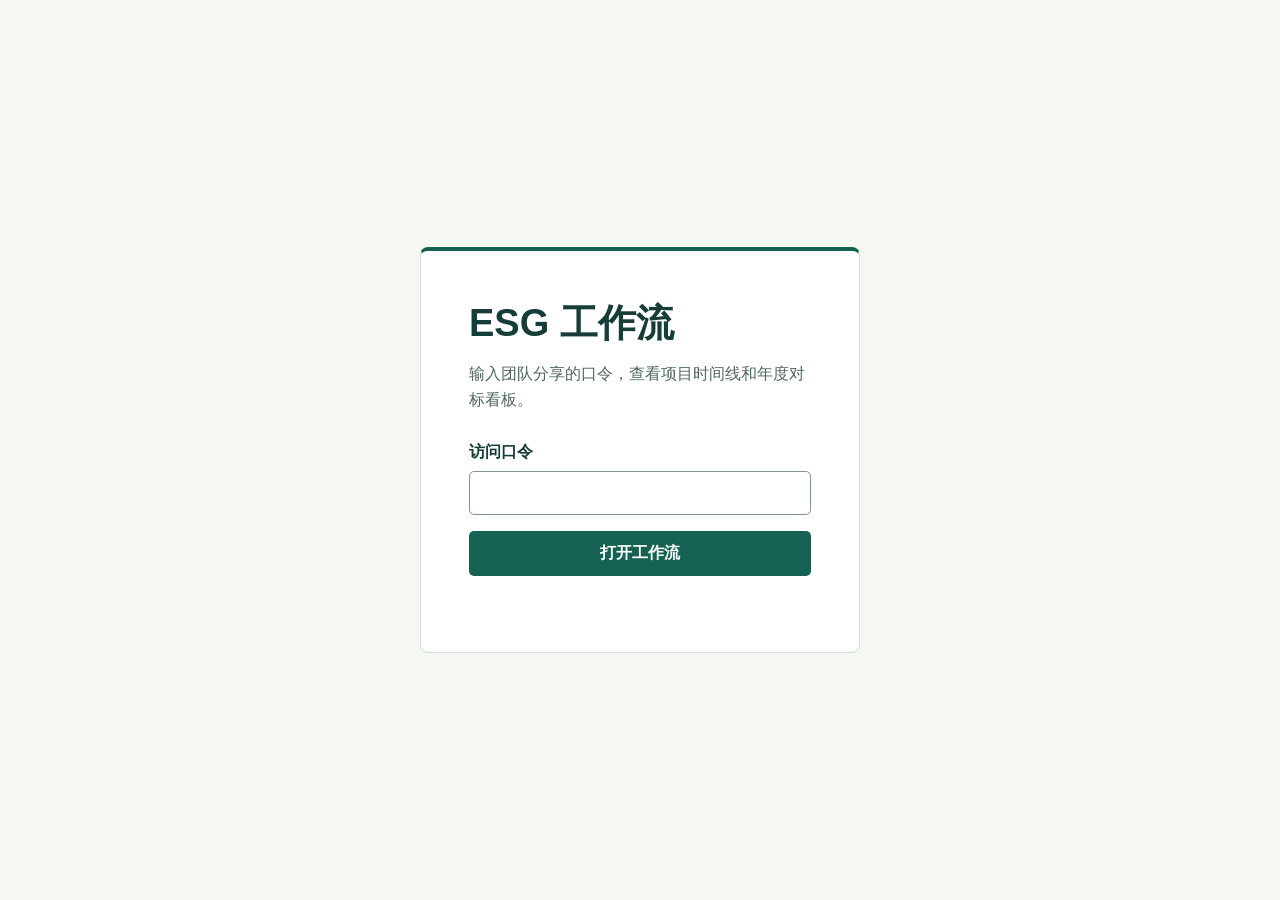
==== esg/index.html @ c039ecaa "Add password-protected ESG workflow at /esg/" ====
<!DOCTYPE html>
<html lang="zh-CN">
<head>
  <meta charset="utf-8">
  <meta name="viewport" content="width=device-width, initial-scale=1">
  <meta name="robots" content="noindex, nofollow">
  <title>ESG 工作流 · 同事入口</title>
  <style>
    :root { color-scheme: light; font-family: "Segoe UI", "Microsoft YaHei", sans-serif; color: #163d38; background: #f5f7f3; }
    * { box-sizing: border-box; }
    body { margin: 0; min-height: 100vh; min-height: 100svh; display: grid; place-items: center; padding: 24px; }
    main { width: min(100%, 440px); padding: clamp(24px, 6vw, 48px); background: #fff; border: 1px solid #d2dfd9; border-top: 4px solid #166252; border-radius: 8px; }
    h1 { margin: 0; font-size: clamp(28px, 6vw, 38px); line-height: 1.3; }
    p { margin: 12px 0 28px; color: #516663; line-height: 1.65; }
    label { display: block; font-weight: 600; }
    input, button { font: inherit; width: 100%; border-radius: 5px; padding: 12px 14px; }
    input { margin: 8px 0 16px; border: 1px solid #819690; }
    button { background: #166252; border: 0; color: #fff; font-weight: 600; cursor: pointer; }
    button:disabled { opacity: .67; cursor: wait; }
    :focus-visible { outline: 3px solid #ca870d; outline-offset: 2px; }
    #status:not(:empty), noscript { display: block; margin: 14px 0 0; color: #814718; }
  </style>
</head>
<body>
  <main>
    <h1>ESG 工作流</h1>
    <p>输入团队分享的口令，查看项目时间线和年度对标看板。</p>
    <form>
      <label for="password">访问口令</label>
      <input id="password" type="password" required autocomplete="off" spellcheck="false" autocapitalize="none">
      <button type="submit">打开工作流</button>
      <p id="status" role="status" aria-live="polite"></p>
    </form>
    <noscript>请启用浏览器的 JavaScript 以解锁工作流。</noscript>
  </main>
  <script type="application/json" id="encrypted">{"iterations":600000,"salt":"Re06e9K0gxIInHDv58ZyFQ==","iv":"SwJ8Q3rOBSa5R5Fh","ciphertext":"Iyq4jsRJU1LRPfQrXk3X751Taflr/[base64]/ZzQ8gZgUBC3EBG44GcSQxw3cK7YbKB9N+nz7EaDevouL3s84wrsteYzqAGTyi1WoytUuiWBE7fKUJcvNc3yhXUfoIPEykiPEakbwh34yp1rUg5xumOY2FXXN58uCRJPRtGyHvZC30yEOM7PyPVtfA+vKFMCnUtIZd+9oY7wSWmaQga1lWfUt6qz2fc28o5Wj9h6zCB/5vhLTR+mOxmNlnu//XD4QA5JmaV83Bm8+QSOeoNl492aR8G7mo3O2uLo721K7ynbhmJNJJPr2hB4EhPLoizohQw62aNDw1a9Ud5+3p+BwYfYLBIvCxc5vhlkS4PUDkkmtVPESDiJBTD76vH1wHk8tcNMMimeQvZzdn+M60/hURco4Tzu2nFqszIevzim03X1tekxEKW8h0PS9H0sCnRhSh6mzKMWC+72EsvH56klX+JJYn5ii6YRSF+UdjdFq6NC6E7X5pqkpHtY7Vu1ZPbuOWMOhAtK3sxHZdIOZrqJ0OZysbTOc0D+P/zMaFCaOeX1r1rnhiuNOCj8ZycNFZEHnOfcNcXxGbXjITt3bJsvV2Yb4gYack7xEQcj1/8o6pypF5Sc5hQNHCDIqRBoeXIqOde4etpGhL66cPH7m1Vj/6bk5Wv2f2AB2O0N1GECDyNxZ2v/jnuaNWWtBT5+C2uIx5lHI8aS1HRU1hIZaiXNOuc+18VXr+MwEArO7tYpCd792jMwMUTUo4T0B3kOx4KiMFKKrpSz6j1C57iasR79g2zq4eozdn2/1Tv7+IYQlx2WpI8RmACXIHVKbKljkO5v/gLVD8qOGUfC9ZT4rTcThdu5I1+7XP4FPcEqjyKwVRIwReBlgwkdnZKreUtxymlEuIY4m1tHst0NfBHacLcRFsdAOgAuADqVraMhRoV7k1v+vwyWvxKFLC1wvaagrDUbwxqvYbMdtq6HA2XIUR/tiKPZETrG7sAXLIIeIUaaVXFrFQUGhOyJm1/AZxg3xkEML6bfiqU1ll2WLOAHONrLnTxlXi94vpR/7cCnBesaTYd0xNEZO8fEJRZLZwCW2Fk2BhQ5zL3A296Jon2AKVEnAVz+ibQySNTXoVdGUpC9u8m5zh4qag6jlmZWoqifafFCnsrorXLW+a9zOoQ/cSPUDqtHYpeMkIdJdzEw6B1HAT+IfawhtlMJg5fv0Skf4QekhVhZN4VeP3YgcdgXtLILdLIWrKUdgblPPYL7lyajh4nuXg/[base64]/Msl1h/4d8VxBcPbG2Q4kazZYIUWEeM4rpeDasdNjINOD3W8doGvBN4Pg49nEbFP63MfkWZEMM/1SqZZIxnCcd4Lx0sXZuiLPn8E71SA6jtCAOBSueTViqlqVH5nMcQuR88kCkM/YRNRCxnoE6wU/s9h0d/HNu4jslJuAy3g+zJR6q2vTHgMmC1orFZdw7GrHG/8gqDO27LXBHM1ALPP7AMO8Fm+Q/mso6qMQbp15evT/k3Cn7UjDn4FCMUOTqvj77fpeoyPqDj6FyLqwkG4erwDL320PiK7mwnxLc0EflU654oA21kP/GBhN2EHg/8xlMQcVhdfsNLFBB+juEznr9pSppQQda7XolRYTrZAV0eIA47xyU4Y4WQ/dlFc4iU0ag6jkD9/UKc9d0ZQGSA88PkUfwC4LZYMxulT5dOeRvUFGTPnsN7mlw/afPZCqGNySGkYnPavzNXAS8meZvmUOomjHulDtlXN+tassS5xPzkxoaWu/kESJF+3/Wgn25hvMPRFHkTvGxY+eyMT58IOf/scSY8QsFiMH7GxaFcbiv/FHTr3oGIrS1VTFIuE9/74IN6z04u/W8Xa0Y5x9iSMZ2OV8cxRtav9TPGIcqxhcRhscHStpSYpq3k7iK70mvc1XlVrSorKtdgwkgehCRzkbfXPhLIwEffGvhBCOgLeDENZoduEbGvvZ0gifckSJaR7yp/22XJTSEyeM0LiUWrSQ/mKxPvhntFQUNwQnlVvpjjgkWlOGtnA3oSw3IDIf3icWZcuG+35qUlO+gPf3hFNtc078qyyjpdyOV/gUtaJUEO72Z/zQIXfXL8m+Fu/3Ct148FNaRV7dXt6bHHu7yKbCuodOAwozUzOuDwT/xzlJiCPb0il/az3+BQ1qrYoksCDJ4Yls5jRlSYVRLFqFm9xSdTCLLzlJiR7DMWC25T+dI1BxOWLiBAKWE8Kn0Bce6m9tXjmGJGwBdTHpuENm6q88oRaA1O/1cuIYZFUbY6F/J8xhb13Xw1dciQjDUcDPqWnzCdz6Pb8k8Fp2WEjjonhfG+hzebVEPv4UxWii5HXnpVm6rBKW5l84rV+cOnbSpU7OKaxQ6i7s2Atd8CqOtvHzn0hN7hYJ8+vc69ose9jG9SuBsDt/CL0fa8F7F9crFGoO01uGUFnA/QyN7+RhoD6opaWeSLEbnMrKmUCUUllSCTlEodDGU4Wgq64I8/2UP5gWn2V1PpPvVoxVjbOiHBk7jv7pqSoRYxxPbwlH+Qdg/n/tqd0plO2/69vwfv2ESh+Fu13f5cSnxtygPbrlXV8j31ZcrB1ty/eLEgVLB6hp4HE6VPzBLK+hg5I2kfKehJQ6LeJVeJLkkAcqvsV59UlnOH58IHFwf2YpvzJ7GYkk7dLLzmf80IA252dGdlgQmjENbM3oKxojjB4zsraYJY0xXIBCHPhnQ3WyNa+npPFEM+5rHNG0w8nM/5pP7ymWGoTHZ9S7f4kXA8KafAmsx9v/KUxr6cXqO5OqcqCOvwPQC+XAiPgAV8lSbAb//Rpe25Z5TyqkcvlvySg9koqGroiH0wFASPva5JNiu2X84rtWKdjSzkSfzLgVczB045zM5bPvfh2UCyiufoXrVOniHKcY5lFcl8kAD0/ZhJn4Q2NxlgbFxUz5x/XY9n0t0XCWPyrdycgyC4z7Sb3EHeJtJ7CoEMqtyozR8mrD029yxcIV5Uwf3hfQSX5PmK1IyhH24u3BRamMF6hOC4F6MkMfHEpylH2Y3OrMUE5xZX67mDjU5lYGLUZT/IYSnuA2yjEPLMW2zfMhFm3z5p7Lo0pqNAxnJzzNUAZRXPsyCIUaA3yxBCEDhogg+dwXhWc9ntgr04Qg5OhALzbE1TocjYsskrhLmkEv2lilrGVpQiAXF3CnMm5b2BMW3GvJi0WEGE95iFxBz/IxFBYlLZ8x5VNTQXHSmipyF0C+mb8ypGl6RjDD7iFtnJ3hoawSBiYZTHvZOER6P57TXCZCXqQojj6xPIz/rzMtuV7dk05/gcyYOii09NK4NcYzsdnuGrv0QwiWYLuGiYkscrOZ9737tB97GfYfqmRviGloEhBlbEkgSvYMeRnS+DUkhb4PQvGVG5B8aGbmJSvmK9Mol7XpIaBT/sT6/g0c2QaGcxYE2tH+zSuIM9vGipEMPtiZrc+QIfxJv7tZ8Vhx5IweKYT01I6MJ1v1YRaYRM+mnFNTCr9nlmMsJa7ocxKE0+O4cmZZbx9AA7eH1jRiuuxi/ruPd9fiSSzlD6BBs1/uz1D4tz9EaP2Z3N9Q6lglGohxyjrhXz+YAdN2nAIvJ06+6xogxT4TSu9FCc5E23vf3lVBM5mf/WVuhKOTVMuea1OtoG7S2+9214FwazyKe6Yh9KHkNbSwJFup4LpzRniPffyz+ksWoOSG1gqXmv/CnpWt5QPd59gCa+Qv+VdIs69D/nJiowsfINOS+IP7dNf7Ze5Fa233+TamM3EOFdmREB4h7o47KHIQ0ZKGqg9j+HH7NN8pvM38jjYUxDESQhJDh1ZwGNIdxRFMq0hbZdyIjGWG+Z3cN27tCk3elvfOXuXORuSYSW7HwakxeIuj4iNo/HuMqaVRViPmQnYzTF8ItEBAJTaKa/6D0J5TpY5JyFTlYw0gRdLi3VN9WT1aakfnYt/Ye+CpTUa/uQ8waumZMfhvrrlO9to071VZC1vIlqsgeQXMyl2aHwAawiMX6GJ1tGguGEwCqcv7jgxE6GfpnxpjfXwaBGSr5DVp6lnYvHtgqSus4hEIfpakXQTI09+KIKLVt0yUZepjeIBz8/AZSj0euBeS43alJpI+2n6oJY/TeXr2IANDeXQHxuWwoxtiQH9Lk1xtDUgjY8RztJJt5SoTYp2Io5fT0+7T14tVDt8QOIU78zR1Y/2Bnw/UNQnRXwbw1leclDipLp+1yRCRGPx+0E/0YtuBT1hPPCTH2LIvsMpWwEm84pWUGLb2CyBB7CD4liAzXLDsIIfeAR8STyVNqjA0UtqY0Otd3ssc7XnE1W77ZpUFXafbbeIxUsng/zD7609PlAKGJvCzbvrwBhE7DFlaEwTl/+557EyYshvI4I/ia86qPrD/jnv8PaQcXFeCAugiB+ScwkMH2kc1xTpJVb6pOfLVSbk9OFLGu42WpS2PikMCay2kdyzleMHVldvB/gbE2v6kTR6PH4lbS4MoNwS8iwsummXmgoTIuCnzmlPGjs2VfOSXy2flwmRb2fUg7Mxdq+Nl5wo7jM58XG8dwrcZcF4X9u1A1PSTuhk46ueFo5htSy0e684X0qEFJVVlQC7UquUViLP3kPeLNoHejfAN89Z/5+mmOzNEXnuQ2ou52uUD85N5RAXISNEpXMO22ZAzSi9I+QxCcOvEB7C7oJa8EYmwTLhS4UhcsTRooN5ddWDDwi+WsP0SspJ/Eyl4fxWkR1LahosNMtFku/rj5YBC6Dh6XEptwmpIDDE+6h3eAD3zfyIg7SaSp0mwqT1src0ndsJWGYhJm+M3rqrLtMdAAqBTrqtSG99JUVpqvxx0qi2P+/Cwhh0oQCQ7pSJ2Z1iNlX8j/hwJjYozSsUcVbRZJ3Ac/J3BMyRQzI5qYSFU/PROdyUrhfZD5qsJ5AMNn4x5AvI+7y7XqqS5tQCXVf2aMZwQrmAmhvbmi1k4Uk0w3w53wrc9BeTIWMhTMAAy6cvUrrqctA7C+efDha12fVterNZ0er+pLrallnnKKFRh7bOuTTH+D9dWQafxEc8n7MglinWv3LOzbLeEC/sh3IBjfOl38NMWjN1jrAnTxPhGIr8eqz6B45GpKbJN5Q/CHy00CqibE6V42moHoSGUCKFOcfGVLEtsZc5FbIe+3vAbY6UEpr/[base64]/5UjcHcFuzP2mYscLQ8Zm6YF29wHKIF05562qdVEltM9lakl92BftQQiSdKTJemPYBM9i4P4In/rzKsHNE3UixGd7t/VK/OYI47UxAqioOt+hLb3xjHNZBqO4ur5UG1y5rUbCJfDexR0mddVsiVUk3nsYFZhvewBxTdXz1Xp6F3AaXM6JSWIIUPL71qGZifeZ+F+fht1KEyQK03E5y0rPe86apmYleErCThKjBUHiKc7aKLNKy/yBo0BqlIDS612K2ZwA8lsRn+qWwPRHlcPMFaa/ttWbd+RbW2zQ2vrslVewOfFTehKObdrT1Jzi21ZbX63Fj8Gk4Bx0KwJ811FFYUd1LjkN2KeQS6fQDwIkjuQqkAlvLEtYhO057ialwGjPt+Zt0CvQe+9LzdD4P0WUc+L5XLpMFsaLvOfHKEwO+xqX5chXyvtHu1VBB3VUazc/ip7NlFBN72BhKef1hWUex4RRmz61OJ+157nv7RZQRUbKPc4gReeC+GyJTwKkWvWlwKwGEG6pK2pl5yn7FLpURaCsflLesOKktLs42cySdEmBgL9oEhij2+otjbVe8eIxyr4TEX2MKVbGJDBoIddqyzVGfHSk+JHWuB1Pnwx4nUBKe7uKUqF/[base64]/LbjUtDoTl3GZNch5noYEgjw4Oonc9fVs0IdMVz06B+LogF0PZrVOY90eEtVuhLZpCM+2m3GxlNhpMLrGKWvVNGvpif9QjsWsadEMRFcTXj/ZhR8VkF0J261ynpWIqQOXKI7KX8zRyvvK1flQWegCpRQc91eYrZJh3s8wlg3Ry4qm+xV5M5B8Cv70wsGmSMskE40K1PxG6pvpOmdQyPRbZINS0pancbB1utc152JctmimfcJ2qkabfGM2B+qN/q/Q3kxN7r4t2h1dsbY/WdOI1qdrjaSOY4J/pOc5W5lShp19mJobuPlFzPUHcYGy9QFbewGxfU7AcsoLw2KiHoggqeA/hx5y/JYhO6CGG2nC2WqB/B2tcljbM8ineTkf02umNBiSFfoDuNdx9qU458WBhcVE+LQifye7FTYclERbQ7qeeG6gBBOzcxTiVlk2ucMhoLgr6aTa2hKzGRHFoQFU7x4j5wO1eJfF8GX8Zo01fzSqIbCLUpNUM/uh2P9amy1nwLxB08ywr62YOOiOXn72SSOxeJX5tqnrGwhANShG+VzYNVRMeD1QAx9YVPXpJWErWJKMfXpr1+swjMPwBMO0FRdaRx4u5SV++sKbJmbAkCFUQNVEf9qQ5aseq/0hIF6qK1XFhWctuDgFxg+Sj2q4MDRMaP4tiWA01K/e47Y2vZhdO/5mXDPoMFiBoLFfZODhKislkmII5cYfgZAp9YhiIPorLBqlpbIuTN5TIUvwdy8sgesBSQQVgzLOhgS7lGAVg7bUwt/m7uU9es4br1r7SAOtBffhVntLZlUJG80/3RjpRxe+ZKG0UxHOSR6vtnxByu7uEuyHqF3JibpTu/IPYlaiF5KmBsMv1G+gkdPsPzVOvbuHhUnrRHdCIJowBGTlSdcZE1SBHXvJsoI6IBMiRsl7w/iWlkpmG6brqA8b9cdVEnVfLeua4Vn4hZUd2i1Pg63QTip9RkEBO8tLdlhAWVSUb5cS5pBMqZungdHUaCLyH4Wr8P7l7wMw2mL/dBhMwx+qn8R61N+T0i48mpv7DxdcrREEBr8h5x+bEB4g7neKyYmwxODcQ/XGqys9ZshnP/9eRZv01lE7rNnNdo26pwGBo5/H3NcXTQBCgmtFLhB3K/UMN1ZJGWi3pSEHtfhVQo+iPk/j+n9USYZssfWmBoRCYaz0mHGaahkfqbMnDy2VM1y3QgmLjfXsTCsrUjxbIwyTKn2fpfPePlQR/OjXiJDxoN35DTaXmQfv2Kk9pUD29cGNoe8ksRLm2/RMn7XSXb7MDLO2NZrLjhNXYTbfICh52QmjuW2OvguC4eHyVKZXRImy+HGuSXpsjY1i35shQMFNkX4CkOIXdNO7KBxIRQCbGe5lbDBicU0o98AJ9BNfDoDYdf35B8mImxW54Jf2+Hr0kM/vJIFSrIFWaCgE9MsmZx2lgoKYa91pCHOZJsqbzyBxT3JYTw1VgaC2hnAIBcFaZSVoUHfcUwObKAP/ODYaw9oy5aDJXIV8qvD07fdR61WGGsef7eZaiSi5TVDPyQ/u/ouG8xzcBQRr/NFb2ocj4OclFmRrIrQnFb3N+m6hiD/e5WUV7G4G7u3l92p3JqZSLM5/7qyNy19qO4jZ4HMNY/PEYcup/QMJ6QjHHIz2vB/HsIEnFi/9YfOVtOHUH6hSScVQBMuXt1569hSCno2v47+aZuu7V+GQDpZVN1QV3gFKJZw7NcNKhVQjM0L+ChhIyCmXs5IeZP0NGJ33jTQ6qkg5iPo1c/o7SxIpybg8vwWpzeRBN/hFM+x3KnxiwacASjU2lDsM9SghhiqjkuL/t5SLInSVPor8Of3sVNAmClUNGqWln28+FOTxYtOAWEPXJkRCDvZz0c2GMV8F/[base64]/TvZDOiiemRUlP4XA/rLfW4nkQnC1JhjvYjjEyVPa3LMFB2OiwvyXz/Q98tk5nYFU2bnqx5pBckj2YNHFlG+b2hb9tknVgf0EPkW4XVAyxigs7KHxlZYsc5jlbyqpDZUfPTqa0F5qumMzp1/1SHXOFK7gkexf7jVUzEiJl44moOlhXdtTbAlm5NFang5EX/[base64]/vfTDZ/dM/xPEQ38eMvZh1D0iBiYjKHWvqdqV7e6js0D8BbTj3s1YQsMaxDxxARDF/g3abpRO4Ts9OETWdWaDOh1dakJMkRmCPVbw5Wfx47E0ypiqRFBS8zTck1bHYB6guLDHzjjM1uZKhLYq+h0tbiUCfdSTXsGqlvtwIduA/24zcCf6P1UIieEnyf1n6IyAzVp+M4O6yO5T6Rc/ZwQ8jKS140gzNIGT+OUv0JTA+UqgMMW6d2Ha0EVGNPKVtgE4zu60xCDpMcZbAAns146Z3oad2iFcZthQ+euaZfrBg2irO4LfwK4q2CqGO68Wb3f3sg7wVDjX6w3oO9nGUTsXnSugylmQjk5Z29GDa3gAL0WJ5IQCUbSIJcRaHMhDaYBb5iZ/pLSPEUOquDP1/O6J9KKcvqMDdDQflNVknA4aRnzqj1M7+zeWuwB5ga/Iy5HWh1YwsTcdxyGaGXnOnzkpGm0m7ZaKxSgiz1Qz+/vmIVg3TSid222tfPdc1EZjREqsysUa1Dw4qo+gOgAlMAJf2I1KzxpKUqG2GoNjq1ku5g4cEKlAkMoYclnKt+UoTaeoidsOmv9uD6/3EeK0zvxJcIP7WyEj6p4WKVnxhTh5PKh32cvQofoKMpXmxP7W6ez3NjuvV9/y4Ruxd4bkDrrzg33+VN5TxNUnabfaVMlz8KCN2FTjMPaRWKCmSgtWtuC3MO1IRsTREjhxRG2KkD3V3U2/SQnL5fwi1OBcIo+DPkDdyI1DykM6LTAJKIO1NPpzfW9SYcoMLGqQN1RBXv0uuAE1pGR7DEnHszpmssNFi2twTN9SIFBieKKKti4o61+/D5QVPihL4LoVU619znJ8/d2fcyliiJibxC+Rx6GlkwsyXglcIcM1qpE0Fj8BDZQnXme2radZjEkEGW8LE42dlUrI095SXoI8xPzlAtiQq92MKRv4lZsAXA/XRAMomq2xQtPfHWnod/sZByKDCZce4/4rU/eEQQOtRnJT++oKTpATI7GdDzwbynBxxi8xOHa6IVD/IWKR0y3j507Oxr/4YxpzXQcQQ+b7PVjXsS6AG4P79Mz4OZZ4H89rwNNcq1w+EyyxnYHYFAS20F3shjKJzBaOWKBeBaBpDj0V2FLoA2TLdUGNlnVsuO1JHpBwAxwG0nRGoQnkeh9Ni/fA/oc3YdZ76T4RU9Qg2PW3taLnq1Glj9UeA7QCGpm+zaQSHlK/aziZ17CItcWEYpBAEo/GNYVC2QH6j0h3dnK5TLhB5avz0PnePV5dnigP3ivwfw2pkUTZ16kNvqBZadqRxlU8w3KwuqPG15SWcnIHA/N1ma1PxaTs5Kou2tf+u2hfWdYvNP+kPKYGfd0LVlkRb1xO4yEOwQ4WAxohESFeHhKbZG7+59FXCI7XvzmgGjeEPBh1tDh6kYwlY3RRjFX5bZUiayWl1iMg2JtAsUJjShrkl1XBVkcfrJ6Y9TQI4303sUzXgQScDW31PDQuxG/m1qGPzG82clqNcSPP7Y0AyXuD7xrb7zo+BrAtOV+QEYtMMW1spZrq/1sVhpcBmQV1ROYuruvnzUrDKRgzXi/O24TCX9yrJn3CHhZaqPrfpS1jIRCo5+G7l8RfQuzm/[base64]/PPJ+p8UK1/NysP7WiPacf1aeTj26DCdUHwNZYwfrhUyRncdz57lKo0MfAzxmWZV+otTYzGMHGOcBbcGNkwqGAYKlUfQF6L+Leccb6EAP3QvoR+zYZ9JH/Q44L43Tb39TSg9BKT/nka9IJaCw+L/7HtPkTmKNe0auFvJmw1yuOYPwsnEVQ2SZPNuMvSqUxXENi4fo/n6xOH1bqOedtWWSUvLEC+YFislYH2WA8DtENltWgceF9lZYvu1etdsfAUmBqBtII6FFnae6CqIBVa3E5sZYbU1Vxru355SqxtpJ4YK7g/kVWzfOUCAJc71DqmTXgz3PCfZrom60mmdKAlDRv7B70DyD8wDs9Al7vexL/NdAAVgu4WVUaG5jI7xUb1Ab06E62khiG/lFCMPBn5jS3eOPln9zgmoXT/VZ6QdDmEvLjf6puxIi3gp0Z6gZ2ghBbXGjf3UNRMi5xUVIoImoS+rgoHSz2F53IhPwIW5+8TdRlMFqjY64UYFiK8vjpt9GDUWhqsULrbMKBBKZL16uri4+/cxN708LT5rxd6VzLTtufXHUBoPMNALj5xuyRM8OB2uzPBItGMOs0i5i9aNq56hROobd7okkqaCiVN7QgGqafG6zqLxstCU6kqHhU1pEefnYkHU2Y0ekIYbDg373M0MaEEuRB/+2JvSmZvQlXmqDVBxu9gXSnumUCJ71bxd975odNrvhEOJOVZ4ehgGHlAjaIm/DVdnn4LGalqtl8JaPDrr95Y/EN0ySSkMJsDq1H+jZj/96+9lHqSZAA1wDOpOAjvm39SeNzDKWVLVH9SOpo1IxHCSEEpqvp/LPjpgM1jAKaj3hqxQBdCkNFD/lZYCqP/4dM5P4+PgTW1SSuaKN1aRG8KfK6iks/5k9Y2hbI8TAWdeCVimXhkQzoVErCBwJsgwER+y9ync+kZqli94NSatJePGZ6J0z9m7CRhuRPd5y7njQOWr0JVpBtyCnZxr/azLJ2/4h1UqG4fLkgKWL1/cfjDQO3uAsnoDnkR4LeLK8mcKno7xC1wcuEDVQ+Hnu7w0xuwqKchrDw1opNl4D1q4KmnunDMz4PGOMMZvBFttImKwxdu+7fjmJMi7t0m1s2bdOkdjWeJlAAhTnOx/486SJKqFyyEzBx0tdm1/vRBvNtoDTm0k0lowliRNY+dBfONTVPQep7Ig3FDVpOuDoNBlj9FjbQPA/4r/1JEq2R+eI0rif8DM5IHfdpvOnDPR5CAdyymMVEmnm8eR08ThlmI+Z6xkQXlaeng7rpwIVTlr9RIuLt/8qTu4DZds0UYnel2OtPLUM7qrps21sVw8fECwa3lp3T42Ip+D5k2epZBMBAzd+vp6tbDeTMAUAXEg6tVMmTzwRZ4enWZbJUGsXIG/L1m0jMgXcJXBU2XAhoyE8brKQJCp9A2D9w1l1Ox3Em9Il8k0aBGIFKxrZZ/qozcZV9A6C/uweZ9Tdceo9FHTBAHT9pucOeeAUtkL15EYbmlAoOOa0Or21Eef4HRUQzxRhbVaoSZ81VVPtwXqTFLxLzpJKq4c/5Ry+FFB16sqYhC1lI3gG5IMjzsOiDdIBaZ91I5pBzoQ/7ub/Aa/JpvWji2uOnYOKwF4id3sYy6bRymWEX5FFLk90zgCeyFbM/hBwfs6896YpGwlmRO6IyS5P8r4WV54u3bNG2AZZATkc7ce3wUvswquuq1omT7fww91kr4PeNQs2c3ldtp2DEdchshmJ9D7/RFNSpaB3MzR2BG3Ob63sKNonIuw5pbgmYi63xbauMyut4rvtEHr8bmCNDm5UILrO5nf0RT3/DVuvFwrXJZdwNBH59gqAz6fsu4iuV+ByXYGT4N5YPLQFRd0VD6sC4ijqzRqKo1czcpRzc/75Oz+l9tgELKQaimAar/PDB2kvWlsDKjFgFaTZ3QOFX94i6gVpN675ValueK6w45g3TMfyQ35dzInvszn1gAqQJ5ykqQm6utYJeIxfavKzAfvsbne1O1ei7pESCIo2sYu6dt/trrP2CYc+iPmfONZo31I0pcNKmbfxK/lbgvzklEipuih2HGm/j2olJOf+cx5xmz5DE5oeGs3tsgi4tdPixxl5tu2lMjh5v07G42H6/fDATtLYN8f0rrTE5rc0gOxJzHmWHUpstkkwHAXXRC+BQThYNd8jiG4K6HiiLfQYtWLodumXbEnZOSkHKM6b8vfaVR6osgXZJkM61++2g2t1NauvJ5ITg5pMQh0qUzDR4TAmIaZArZWDAsQfD2OXW1Rda0K6coFfRmgAcR/ciDUmqxjGJLdaNX2UCwZ38vmXenFlUKiSyMkJzifcjSLDdE81x5sVMb+vZakjwJvTSdH/VePnPsPwGr6Q9N5yLdCa932rF5Di9RST01vIrRhykM5rjbN0hLaglviC2zKLqXUUy2VFFbumr1eQ8PAmL+SFT3LeKCMwjqqdezNh7Vydmbd7bnPdFPLJ8/tsswwlWUaQfHd0Qoz/FqSjtEYwCraPLeTkidt678cEClobz/3vYNIk3xj1Zbp3vf5Sl1SXfmVKPIuKMRVpN1su8Ah4zaWZfJb7ZfmKGptW+1lPHbZoFWltFKtjQ/LGaKogCel6+R7zfYFepr0JcpmapUmOt+utWNZJ5CS3txKUrhQE5BBkE5H30U/1A4GPURmnjLoOv2F4RHNIq4FWP1LkeIVYp3giVOJ0JVufRe5X4W9OidayvP/W1CAbLQq6CuV3y1WEmsV7iFqvjfvJXyGGQsdlGS+2Sw5NdKy0ZJ3Dg43famud8BEllzhf81ZVBRhEalQTkkgOY+gEPq6B+2P1icWgI8CZ0HWr/ziV0flkzzM/WcikwUIVBrDyzJATI+THM4qionynxDmvs7C5sfxNwxr34+nWexmAa0upVPSU5aHt4ItyIzNSwvwW7TnbOpJfc6/bmUwpCIVuD87QUWZYO8QjMCvpkO3i9+XbGu8x7/4o1d6/x9Ox3UurAN6gY6WIYUZo0WaiLwed8Z3KC9an9TMGoL5rOkvjai4EyMSxAT+pXQoW2Ii1e0cFiEo7rgidC2xbfoAbnqsWKcIzNw6IZVy9QoafBQaakNd8+cAEstgVmPhEcxt1DG1SCmN+H/W0LTG6VzfdAAoAWrkKRhVhcwUUYSnwwwRUl2SQK3xEhaLF71e1XlFezillaz6QYyGcilLttmwuJstIfK2v3AcqJYX9Vcf1lbMhFa1hUuUvVL4pqFs6Ydw6DyMTVgJLvMa9moxwp19dnBJBDDJBBWnG4l8hMEMRQPg7/WZsFs+Uiu0q8+I27wiZbKhOwUtpkj4V/YXovd/v/sy0Ee1ubimnJY1PswuW2GRUDlUvjsQ9Jay05SbOoq0Zfx2sS+jkTe9lU0579j1Jd36T/gPake1hZ9DGx4xkZ+ZNR1eK1Sg0ufbHE6iWZwR81PnpREeSU2ACcPv90ZluLL/tVbB+B2YB2NH8k1lqUS3NAiBfwkeInFrvfbb6ZvHi+E3uWeXFnu8UVqif1mBQU/K+tHzTy+8m8hrA44wAdnmCt6U8T62AFoCTrKsdCxiceZEwMR1Y8O5jVoQZXMmnYWt3ZkBkaq23eIBb2zty+d43lsmIqpDy4b0M0d5c/+9NQlcui4h9v/HsWdd4IknsdfXGY1JjOLTXR3ALoWAWcDEtWz8TyVEx1EeVL9d1Y/6hptlhWdopfRCzXsEjo0Lwm40rFhbsHj9c9gu6QnJCUb6I/TM6k9j01dhAMPwbhabDgCTsc+Z6wYi0wyojGvpGjhrSQx4g421VvJ3erGZWTRE1+5vIAx2WbwbcKkMciSlDrGgz7lDROLwJuujq3DGzBUH8agZoDosdpq47qfyrZ70eQX1kZbwa8AkfStUPXG3l2zwJvdmeo5uJBBBXhFYa3jAIedehjMRiDRd8RmU2nL7cGr/TwII17ZWdjehqEbkiG26Eknr3y6tQat/fWu+Y1lupwzA9VwfQLBCoyrRJEZdxwgCuJL0nYfCn+AJGt3z1DekslBj2XNm3x8LJOXz0Y6xHB7yyvxIJohayqJuc0xT6o5yQoEFZJRSoBOEzPk7zdw9KlTHOhQ3+O/piEYjEAT6JmNNzhxfQn/QrgF+SjSxHymYi/UZwu46ueO4PRAsfqCxxkusXEOBgy0YR4BVe/mn4nLCKcYxneuCTViUptW+vqGukG+ywXuXS+/C0y7/[base64]/WJINNwVvXYMfVcvpKUrqUNCafzcCny9aaZM++I5D4+Umtg20JAerIw7flE7JF+G346fLyQ8YGneK+CsT+Vb7/GzgNTGSTD2krbhg9XIp2yZqtjy7qPr5pODpWoRWPS+SixvFLBgAOkwLR8pryz9whuTNY7ReZXxWurLnw+ZP1fBiffNStMAWln2oX/YFpp4D3U/g8ykBdZBGw7+SYMt5zzT1Qu69sd9yYm8K/sSLkE0LWMM2sUiQ9SiWi8R92UBvkB0E9KHFoVfllX3+wJrRXcJzNLcgoAx2Vo7WrFk6Qeqvp9SXr9o69XHd5bbU4BA4X/0j3+kc31fWlWcol/S9XknsatFbG54obyejESeXRTt7RATANyzqBJvn0Jm7Lhc9HRQ2Jxu9/YPmBxt5P89euoVIhJ4Q64l25P+wOfsGvma4YH0u5aaKZjoruKkBNfVLV+fgjq6KXKsEerzkglChzGppjJfxAUK9P4cp72kPrCCQCVzNVltER+zyoghK2p0vrU6w3lt7UzGCvABaU5QReDAjCbfRgyPVUcj0RW47QPtVJuGM/Jwf9O6VghCDnd5/YHwVsl9P7ekuUTswpnifG5ghLAaYjsrH7NU7hylDC/MkCTUwskp4wTprQcNiUdDOU9EE0C1Z/qo3dFeDeQJNQechdSUesEWm9PWspxEvVo/64slqTRah8b0M0gsrwJVy+4kn+y1uY1TmPQvzoEaDeA4VYEN13vGsVblDXu8upfwYUyFiSjR7/X0T0P9obdJog/Ju+O5xjCcEDRK3jylESbGEurirNQOnErL1Xa1mrHG/7lLGUSz9ijCShHCdK30vgHCIc9qN5iwaM7ykItTWq6LW6BsS52I1R3V+SsQdDqX1j++8CAfBMAbMOFR5/vuNeuq6rzX1VgOzcUv37IbbklMLnxwqKSerlSGplnpWfjaXtcNf/eGOQXmszLjCVSmvt3Sq1YQQkzxGpIAOMU7abBp9PD3DOIAxJAiHlD+cPhsjL+1HxsUB3uQ+AqW9x8u6+w1fOV03z4dbvjr0jJE8FPTzb7KT+dUgwk/FgTdDEDHM8foCFu9ZPlxUIqar6tn4KaDA30ErqcnsbdzGIEalHyXQQpNVxDATPCZOt48mxvIP4fJZIc3ufINvMcKAJU+tfv6uFaKMVIKzkldLfgajQ1dK8pt0pOVcrj2P5SPkwVAWSmnlh/ysvnvsC14OLgGXmvpeQoLnAgpgOw0rnHA6toZzpqWOTQ1pApQ/tnRRbJwxT1LuBUXVN3IRrH9ofUUg5j9+6erPNzQuLRUOcIVoTqvIF9HkESFvQHJ5Bxey2pdpfOZTZBSAtmjMugVV9I+aPMkBVIqZYVcj5Xj+sNw+4e9GcquGjUwS3DvN7gkv4T8KOMtBqxM3sSeNBSwwPCzKKpbXdy8NNKKTBuNNc0fL9pZsRdeI4904wIoM4MLCDKC/JwHFaPbU9v5I7UMgANYNy80ep+dd/PuS0ONfpFIIDhOZtH4XSoWwC6uqvbfIimSFyf5iw3el5LgnH/t+JORWxSwavSKU0YFFw9hcBVbzdu+G5doAk7NCcik1yhwsplOPZ1fcQYLjr9B9H4AaP77UyKtduBtb5J7xEY4bkAoNHqrfyt9tAhfxz/Z0u9XjiRk7bjKZx/Ay15khg8MQ7h7ZBjVbMG7Dh2qfW3dSt/PnSFuMk04uQemrWo7ZMScKzfnfnydSpHRzg7lrr7YOXkF2NmMlnMi1g9Ab4Rz/ell8DpbzzKAViYulFwQTvB9QoPqJVHttZ3mgRZhVC3MlTYavtzLz3sClYnv3U3IvjhBOmHahHsnj1OTm+BmUG3HTWHoOfJBC0dMqmjIuCcamv3qRj3gEWFK+B6n2/zA9zLdZekWUIxy+bZJ2IOcj+VVo8s8j6MxuPnzrN7nZ2u8l3IoxoIob3c6Ra9tc7GAo11vAWfyPGJMHcinFsnaK+Dl8OxpF/W/sh5g5AikgYoDG1xfBq3OkqCmKCUPZxiVR+ccdkpPSjrLVCwbeyoG2MUkvfB7FGaQbARLjuf4E3X4Ygcl3VffjFLw8YV6CNIqIiWDvfw81xilSU2p9zKxP/j0nIvV7uvGkMfPaBmIIR5VsL9krLlCMq7pjE9jr6MlSe20/7Ovkw+LFiMat1h7yUAAMZpaeL1Ot5jWv+EWJ6t7xNrwUNHCFsC/P29YT10DPzY5y05ZI2COQhxMMT1My5Za4DGxNhiGEo6DeqNT3rL6kcBUznOT410uWHt4zVnjGrDsNPPJXrWt/pR74cS25Mc0BUH+xDNc2HUWbAG64z5iAPJxWa0cuN8ALs8iaY6jfTz5shOZusL0or8JS3pdZ7rV36AqMJ+jteAnbntwV13pbmHl4wXaeB0Tn01/76D9dLZ1VIMWpTAW4GI+hvQmL4SeqdCPG2SLxCUbSv+lFd4Om0qCS7Jj6vZ6B27a1RIgZxmk2QO5ocAE2AT5WTexfGlG6jDumq+cZiuJHPcS4NpLygQyrdPnDdPr55OwtBpKcKpyI1v4c5bvl5s9rmpL/NLRuUnLZ0Auv9tAFT7fCmyj628FKjb7+Ff4vbgIM3nZYYnd1/33br3aKY36JdmXtnSZ5Mwod9zPJjg7+GPOGQ6UuVS50BGGWCY3mL7ch7tuzDEQfwiHXKWQknDgtsjnau646Z6PK08e/n6dEtQTpiJJEdoEqnVN0H5kevKZ4mGkh7xOfTKJxGcVbZdqaf5Otjvz689DjC8vYybqFeo1ByhuP4DSFReD2/pgsMLsnynpk6gL5A76MpRLnGaM7c1/X0ZkNsw9seuzPgmCxMXvp9c6rLnoWs4hIBeI5kcUXXSO3zon7RYR9X5XGqaz93OVETvoYD3KjwahZOkS/78G+D0sT1SR7xQsdqLdtV2UItNIZZV9i5M7eyWtY+QssHgvsvxQH6Q/YVA8w78ALnCMbae8Fny7CCW+txmSbM5KKFPavYBsKHK26t6kKdOgX8GRLhr2hb5OPVzJJfgKBLepUOMyr09jPmCVr1U+7jtHgIarxDii3B2f/nCzoXKGK1htaCPUTd4qsYysVVUtx/ECx2tFi7jVfwbiBWkUIg7PAVCWXa2rpEJMlAmJN2PJ0YGEH9cv6yCcPR9WUP/vxkZbrjeadIBgUVw1r264GI/wedNh+mXIpxj81ku0hxNyikEgeXSMYU7qUUmZ6vwYicmnxYiec/ix7CQ9DoucXiRDd2tdB4nPtl5gNHUcoshh+laESZxPXfWsNUpSepqsIPzs56JqfdSdKJRCj+BeF0ctD4tXU/0ftBBb9UpLjir1l99u+vOx+jYvSOgC9oSAs5F2ejzEOwqaEvPdXjEMiI6W/QqnfQEzetyHI+RNTDFhlxVpN3uANMy1gBPxlsBTmNxdnwjw7+Af+JpexuSvbEh0LzMzhL6vpZCGBiBmhLP7sYr1xnDEmgYIf/ealr4ib5c2iDUFMIPqs6MkDKWn9Z5ybBJkQMOa5n5jJQ3WEsZ3Q5JWgawn9QT6P7dhasDiGwizjeWAIEV3t4GIhwI3TU7bkHu3EdTLbBDCsMZvgql6GPMDkouQNayj5JFyHRlbgLlZnN9XneQFl5IJ5GdQUAI5Ms0zn7L2aTOB4n6LybjjL1KwrFxNqw3V/AM5CnuS9xofuMKNV3F4J55ejp9SRE3ew2xVy8KOHycqdZtfXI6GumZMDaULW7oBGYbuLDzKkLM2hRA1iAOo+CR8EezTWujjADLpH8JafQHtkk+4exrUbuSOmMf8R9gMmtJZUL0rDgjnAqIbO8HT7A869T/FVkwitq2Be6Yz+6RgxwbFgerbHj5L4yKTmNI6rQjM5FBwrQXfDEcmvf2pE8Nm1BcDMCj4FEmAq5GLiiHOuSZhD5yoTAsWmSf4+jVYjRmZFTr3N2VA1wQcVNBDgKiHGXwoSBUAVL/kQzglC+5vDSqeLNBSKHAzHArYKVPAP6BSBrrD+kkvwDyMpZix4KdBNVnL+oiorGzN+KIGqrJMsd0al0CytS9PFNZlG98ZoYOoXWdVneWNoWZI8wpjIZ+D6gCpPLVcCYEnn57V/mvx5ZfhQJ5QYg/IZ8vt6HnBj/NyqieTYebXvPI4gylBxgMzbXP3wSJHTACTODqEcf1HffJnCjo1kMolf4+ceI0E/jygZOQIELsVuktLzmL3hDcGgF38grPzFs4Wl4c6XsNnKqn1G3rOSipAk8D6+TgxpWxCocdK4yQ6JMCkPVeRXDLGQq8FV2xlPqk41OMrNut7rcnCCjcFmyPMOnuIhNyCYfl6WYADh5HpS+PNveVFlV+HULObTfv2NAODuUbtsc5w4zCD7ddGMA7pVDgdjp4J/[base64]/R3JZM/A0sUO2BjeuNefbxSb3mJZpxlDxTFLyxE2WfW/KKSWomnua0Xo5iiWeUm/7HdvwJKILY7wngdssGE8y8FwpHdzKzk1Q4tA4X/jKs9adcIug0PCj8H7DtkxEwKTmq6sTeggNU4Fa7H43rUz4DBqsSURZWVELcdC0r0zg8Yyybkhv8BWjzSoDu/1iAqD0y1QhXTlsAnnEb6bNR9RUkb2mvIGKHyJnLydUHXDiXdoj6wTMQG0BKGZlSexcc5Qxlz9qTOF2HakAP6wAU6VmfuflsRMy7rAdR5d+FGDaFlVAtNL9PUXdacnOHh5+sE8lqk1My3yb1VoKWWvlTJ78zxilfeoU4xnhZKR0ASRWwNvJnSwViVBq/jstDUku6bfpqAue5hcfRCwtRIzPHauovUxFzji5X0e9PNwVziLtj2WYOrO7jWJEsZrZb+E7EK6I+Q9ZaPin9bP4LpgOSFA2Yva2I0wPU5yGiYUOHJmszlvo3k1ErCX9VgE1TMwiRLN0DNm01ULn79+4ycwDde1/lVOuFFe/UoIOk4oj1z7NP6XKFr8Rjt+FlgYr5/Lju+exvTAYG95wuvuXdPIHB19L8Yg6GUV0JolqwNKGawv8eu4hCJmAeN8d/tK1tI46yQoCW+bk9kWPWzvvw6qPgt7lDXpXam0iPIK+IZiKsXAH3AvV1N2Quij78LJDSf+B7EAURjiUr5jS6gC5WPngbBrvaWx+hpKXN7yP/VdmA+Ix7f8EPe0wQ1DjNujvIkxSYRO9XKuKvRvuoB/2hQFrhdn8BLGjBGKBdrchuJAXIUzQV3IcxjxAtZqStp0FZUieoAXHyUHaClmNlhlGLvhbgeNfq8GpC4aJWgRTZ++6fgVdT1BRdzO19wxCaP1H6IrE8gyvQtQrgUvJnrJqO4hdBmZq8MN5+u9v4Jb7VU0Jlj7/3U79/igY8kqe2XYtGTq8RN9eRJVT/Rxm+F1eyvx6MNA+iCzzsZEc5DWIhe2uJ2qJbjuKGfdOGSQ/qRrRjYn8fbe1LExYe3nTr3BE7x7v3G0ZAaLLASOV9vzIUQZXPBwfPCnL1QX2HjXpz3Ehi9HE0qkUDX3mQsdQ2LLFDYLnxYSp3jpALAyg//AE+guK5JCN/BU3fitH5GLaBk/P8kMgq98QzHmRGZJ/M1kNerbhUPgbcP16+xLCTVowetHLbaOMY1BFcbVNBlzPJth2hHTSn09dYMurbcCPLvTWmKzKuXukQKh53ZPhmx+YO0Czjh+b4iWucyhu9LbTVd+IliL6yjOd++cq/N+EAsd805NEthGZK/xMjncDXDYAteXy7Q8UGOwR/bT/ohnU8udharXztz2iUpFeHF74Mcqe7uixJ1dUXkY7+YmwgMhpCZpHSZSj10krgTXDA6j0wifHJyuWdJiLI0c3tuGoAQwYW/glezmC45ZuxMeB186HNhOGxgK2km51OzzyjOa6Pt5JCnnSGXnu9JpxbcnwVrxAZpTOZiTxo20Rr0eiGoar9MvwTECnoIfjY5HMw2tUVDmQ//QxTodk/EKRf0GfWPRYusT9bd4m1baKN/WgpsI+LihMMXa8CMWvw4P8AWyINg2TZdm0mNDSqHHcfCLc814QwuZi5osNiM/[base64]/RWowpBHFGEc9zwhRnhT8qXcbveYMhVQ1BsNe3GOsK41YYwfdIn2KssMPkPMTldS4j4cOYBVGxkFRg7zDaQWpepew6FyZCjLK72lstakOVSDJiY8iZ8753EzIurEX+KdfryrKqioox40W43wAHuE8FIfdHByO9sBLrx9pHANf8Y4GcJa/2+wPCCNliEWHLfL6gBkSsDAnQVsW5t8cz/[base64]/58T8yXXEsdgbR6IUUU/XszVWvWV3VHT594gyKzsGbdiqDWIo4v/td5TGeckUIsxXV15f0H7tZE3JNb6/oPx0S/Tr0z9BWBRaMswM2PfTGFy9v8kZIj9futSPLDK4M0fzOZPPQpbtmdOm/[base64]/K7mMvLYFI8vl0wCEW3ujsydAbyx41/QPb8Uiebm7p663ln2DLLzVBPuD48Z51T/xDHD5vqltSffWimdvh2PL8ZVNmdTlXEYEqESYiu8ZRitTMeIrh9+L5+txAV4FA3UrYKQrug/pCYMvnYB1xq/[base64]/zXClxpJHXcoXc8RWZ41bAKHmJ676vbTEs+HS2bbT9sYQmQvU43DYWGR43KjKK/XUwYALdrD7xzUyFHpzVpawNGAI1iMhIkma+pLbVklAzr7QW6ufERcle6NArvMI31AE3V4RZ7uo/n0TmZkvJIkg0oQAINBOGoSyvyGAQ5jWpO3SgdAc/gjybpGrLbKmz7J37nfwZqiQJ4OB+PIJRNnDvrCKXAsMY3nEfVoLehPvbkA2+1ZcyoeRRs8mzW46tRQw2eaBo3LJgjLNwM8rbtRE3iT+2V3Yp54s2bdjcmJn4MhUGmLZTR8HRrgjgGxYwXOnzo6scf/J66306l5RXGpFiSdiysKgGys57LhRTBtcWpVBpNBfKgvArt0NICv6ymwNwze4BIkeVozoIMsCsUM4KIX05FZpqI2RBogf2+MHDpLP3+6J4p8xHUewp4mzfSGUELv9MQZ9f/zCqT+0H91zE1tQQmupVuY2HezJHKK0T46viceDcTNMd0eCe7LZOtFSZziTi0Ft9Emwzh1zANVwlkoA49kco9GsQnmqpmMh8MbgBqc5PSl+zB9WCG9cAlgm/l6CrQyZXli8x8Vutln/[base64]/RFvSrwh3Z8jdNhiYw660TIsNBlaHIfhGI/58/oYeR1xRtLexkQbDoxwkOh7vt7y4Y+N0RavbRBu5lJX8VW0wBLkBemq01a75anxLnC8iSxxe2t67bvJ9lunCN5a/zPQ2gXOSSwQ+0u1WlxrA1R4UxWW/[base64]/VPqtT1yvrTxHzYWZy9UnkA35pICXB92gU8OEZVdFp/H4hA71bYo8fnf3BswLkW1PpT+zcpwuh4JhK6setEW/QGK4ma+TeuREQjvPkrPgps7R2cB6mFHUbEQZtyHJlVKtrK0q2dB0mB0dcizFUfBVHQmJyzJpGchrqdcngu//xIiDbP56rb2UkoatK5fruuxj/HwjdkaDFwyHzUDOuHmhISVvDzf+Qp943Bb6pNmzsyZ/i7t4NaD3BXWehHxB8e0foyLP91ahzh4xh24De1otUGPGaIzt4KPysRbnqPgNyaNQ7+3obKvBrLWqNUYByoTwOhHkx9ia6xfFN06SZyBnnBO821Nm4NkhxgOtbW6YFoQusY5mYUclBox1qrNQTMS/[base64]/HzZ0g3gbiqtDbNSgm+iD5yRST82MNbrLMtV4GT1CrkAYj738CGjolUaGzrWm3JRisVSVGCa6IOCh51R4jvC7PZ0TRWe7Xk1EgpUPhuNqwYZxh9mLB1Gke5zM/dms8pqp9zTTry37NP/4OuxecgnmbZUNYcCfZi6y5Iw9UpB5YEBQDfmhWKvG/2u89T0y039ptcqdBK2SFXEeZMozyH0MavtdM5MjKSCa2mhacRuJ8rbf5NxcDHMFL9YstooOvq/JPgNVWjfEDkVtZguoMWA/yn9LBcBqm2hsHQpsGEv4PP/j15toQIzeuL5LqV0g/ANmixDKE7sC61/5mK+NkaFF6KEnHHv/KO8hs5y8GdwuwlA2qicQ6ObwQRLZloNKctbLjtWgnAIOF8A69Cp07fZX3emf2IADKoK8CmftFuGiP9oNKQZYoNbsF4b3jFd9Qq3NXnQklX+87dBJjiYlEkpTBo1KBivnKwLyG/MWCwG1khzx3IBaXm0e0vwZovj15KAsoP7/HScMpMa44rAFyUQFzWvxM07Ja6TfISZP3Pu/tkwOp9cudjrLOMLOYFPpb7zsVufhX0SKjkIxTPQtEzuBgwzp0R00fsSNXsHmeo8GkBoEEdyBzZM6VVMfZTjwvYNCezg0lLE5v3zq4aDjlXB26WQT9LG1RK5rp9aibuGrpUunyAcywPtUGLUrukoHPom2l1jGzB3jMhsxoQeF2SOsTPknRfHSMWSVWSZ/lKcfJsq+1CX/mJvXzPhFVyrJcalqd/2u1xkMmNbDXznXW7hKO7j77gD6r0PDB7SAxvnw2o62lk0c86c5E91DS94JHLmhl/v4bPoUMgegYpS2NcALFB3FQ1KURgDmBWynVbqN6qCS3JyIgk5sAsichfD0E5q9bFwbBVirOVjgdVEVyl7PEw+DAk85S0ZQm1hE1/rCcy9JhBXfsSlAS9tjBXPwQ3VeCj6ZGDR71A6IKqneXBkxWvuTI4V9ZWFKCNiesRZO+ZYZBipBpOAm/aSO4ZhDuAZ5k+llaPapfjgye3Y0+oNGk55k9pizOpMQviwYzgfeaLaXGD7LW2MGLy9BC4n3xuza6BopD81gwo1MCVQCfVLQvBloUEfBb3egTocbCPSZvs8SXHK85E9FNP5gKSkRZ8vnFoeeYHlDYX9+Ge/C5rtnNx+is1wewH2oS1vij9G18k1yoN4pCgdJVSatCC0GcWz17VgbOS1Oi91MLNGkGfxI/cbe1inGyFL5dtD8Y/nivSeqHOSDUdmfyx/S/GwhMKD4Evw5wbJcraTLLUywr+46r41s8K7qjzEdzuMOLUdifaWoEPMZ9JKK7sb8rXwVArr5/ePwko8spfmtEfkhCstqL035suBLkbjjhf28xCWYG/dDuUGtOlkLHG3dMjczQU07y8DJ0tqskZ8m+3znbO5q/FPmLomOvHbZ845RqaasNaujTerhgouu03Ig+aLw+m2lIqSZTqacVMLGy/o0lwNUfTRq9qnjXJehbSvQswiZ85BhF5mb7lBKubrNqyV9lMTQi9oFOACyJXojUKb/NUHE5O1oNQanVuKLtGhPMgBfVsU70n6ZgqsI7Mp5QhU7iwK8PGDdUv5A40fNP5SCwuL7ZrC1sh2/CKd9UVIWIeowbiFMPLE52uNOI5vgXwgjGJ/6WJbwW2Qu0bdDiyAkiikHArn7byniVAxZEYh/a2Vygc3rlff305rJQmFGMtzC3shsUoQCCYegbQf/XQeK/2PxSWqBRqtcEykhJVIeQJ7acfnHc86AdwTpkZxG4eSPHgV5q4LefezE89xFMuKIlIncuG4uj7rH/XcdUe8r52EZ47OMqKmJoMfChbrUMwVwuh55oupBLuCeilCnHxEQYLtQPQrWdLz2uolWUwzOHB2M9jecN3v8cQCbVZLupZHJ0la2hawJsGl70AlsxQdWq5lVN/WDnOppaqKIfbTuSNHyOxrYN9iCOxIrX9OSOvM5Bdkj3wTu9AUDiEU3NUaSqlOYl4J/eKReE0U/[base64]/32PPDiCSY1oo23HaMdgGvKX+MgIJdut9PnQqbQd5Io9V+if38zWRvZgQnr5LkOn9RUHygtUdhmNIRGpGdrXuCBM2eWSTj7s1TYJI7dUqijDhNL8TXh3nOfw22nbHN8/HmwpWGWdnrOnmNMTzVAobjQI9pO7eRAjnDqcYl1kYtX6qd/n0Eh/1HgJFlB2COf7GLTQfGShsQ0Mx/ODLXsNxvpCWW0WZSW3uhHwEpekeyuPpTHdKG9M9TwkpooNPBwL+aBRn5qK7wW8+JNdzEBIAoC6LHhGl3GOXTRJpMxgL/yNaVqcDEuq26eV7HD+0Fvxv1l5MiJP4HAgAUWi9Z78WCXjXEaBKKyJWxqwCbJSBc6Jc8n4Uc02OR3veSvPHQTF6VEkHX3YNS48+ssLs0V3sA/hDa7gJVJz1PSO9WQ6dFzDO1GbaIei1EglvZmsB+1rxDCesvZ50H/LRkqfT1z/Go+x1jjjL14LP7UynblkRmjXHYs0hljM0sOOu1z/SYr1fnM8zHP7sxbEnYy9PBobaWdCQHdurgwgZi8wkPh/6LguykRdQdX7/gU1AWCbRgy1Z/LPu+nAbp0FEOgXeww2OREYTxY7FyXnih8Gy+RbBNjmYj1GOmTNsYfwRYH+0f47gnhjowbEp66ahzOzNHJrcVgYB08AEJX47jCWb7YQ9waf5pXDvnN0NPKnGs5Or0drj6w/v5tF86A1EMt8lSBLXJba0CBHObl0tPPq8CxNQRrpDp0WxPzQDChBs0KuXRsB2rhAflALGWF5o7+0TC9/UuzzVsPFhCTpLPgTrcQ1I/nbJLcZQWHE7+y8MSpeEcPFf/C1kGTZzFwF1IFjNZ4s+76pK9uNyszYDHKyqvz07wRgQh6L3qeQCfrzI9MmfwbRzdAdh65h+K6ml0ZKWs9wq77l1D1wGGLyooPKZudgh45xUwpvgQSiNBvVbsZ//7djFMcQn7k2SZwTVwLRp8zLsA8aWsT8ZZQgCuo6F2Du69pG+C/MNL+7ZFJzE+fx4JqiR4N8MLHwexjbRa6e/k9fHYq6QFBCN9knhYr4bJ5zNLOargIxrIfBSvs4NT4Ugfyi6mJKSlRpxRUTm5IWeRkLgwYlBNTS957YJ4Q8mSEWXhFbOWvEEeQzbxAgdh0TpC/j3liHG6tGhzlbi+56HBk7Em1yPkGc0HnPpCDMI3qDMJsrddRGUxiMcHLnhstuzbOZWiCsnu69ma9NwM76AkHYm+PU+L9hmEiyWEwllm0ly4zZLgQXeawb3rBWVVHvSrK1/LA2tu9dG3H0c/5O5VmpE4OByMWH9z0zWLnKyqpw0femuhBnxdVL0HBis6V8vY+hxKwGmpi3Mk7cPK388FFlpzBABS/hdAIfoLB12maXzhU85buueWVKj6ji+V71QtFtyWbByql3bQdg+eNTkjPD4DiuwdXA80cKdgCr86XwWqJgJGEusTNbLFnHsCqqq03mhY/k2Vu4Aa9zOhb0zz/C7LFXdCzYLnSdvd4WD3qk4uJ3ePrLW9rkn7LYYVmYVkLtbP2xvYveVAiSkkMPojcv9Wt7PGZz4Oed9RvGo4kInlDNu/0HbxHNcyHIpNnZndRSYnpd7cVoMoQlSJ9WsBSAUG/ypy0KdZ6a0W+dXxYiDxDrgvJabQ1t528xFkntjuaTo1t2BNR58ttkE7M9y/Ufy4AwF/EKFmCsXwIWu63QcInMGaTusqNq62qDTTMKgvvEgRLdXB5jG92fk3W4vdfVMsCkHYtBAWe+z5gTDsOQNAVobyeekJNk1Bdt4YgmvnmCdRc8XXLCSwRIZAupTmI1ZpfmlD5p4MZeklX53iWhywe1TbCDJpgoDq0fAeovqBX0FTFlCsQj6pEqKA/KRuYNpl5QivwMsFZJ8d2TdGpII4EwANtaJQ1fD4kXGjN0drAb1uB5wS+WuQdVTGDRL5iuF8NNWSv0RVwkd798JXnz9pcpNyyhhRbxBNJAH3p6OpfLdsdubUdgCqNteZHG45bh7dj4Qy+IXB3ub3ZEF2YfbyZ1eBB+yVnYvKVcXFcYoIbflO0gu67VMxXE4deMYl3/a1vgg1EKaMqhp30mTRHynN81MdXBfEHtImRgyFaC2WWxboyTCN12mW6TnGyrhA1gOBV0kqqq7F8vE0EtMJ46hpOVWtWa3+PjoP6b1DDEIy0avd+jkTT+gomwRxeb0kppqxzjCXWs0cgJlGbwDJH+HihaoVXM28ioJwU/6BsEc3wSF+hYBS4WZM6KEgaJuVJ3qChwGRVrYlSaBErcbUajsfy+HbP81s3QLtKj3l1vuezOUgU6hHhDAqi0+ZF2LOq5eORV9051aTRAsjLV+bP0qDlngy1f7ARLKw05u388Gp89xWEI5ztEEn+O+3rtYeycS/ZEp2lygR2zqmxWK/Mcy6kQEFQnSNBBrnpn+QzMlE8+E64OeSWZR1Fg7QRw6bJVX1YaSQ+R+HoGYNAaRMLrAFTYSKX8KH5uZYW8ssxrLLEiPHRhyEw50kg2qEQb2//eOI9VMdctl3gWqqD51FTNXzuOPGc0ZojsiwT7fANocH9Q0ALWQ2DLs8SrJPd6Fe9ogZej+1w8i8nMhQ3IpbppXxHCT65M3GtQtr7JAsya6t1jhvr+i/H4gOLmgo1/LuoQSE4lqVvQCr3307o6AD3pnSMhsYLDagpeYMqxUqC+m8RTpC7oeVb6jETeZ6nOWf0i+7y22/JI8MlPOHhqcY1hxrDB+wuyL1kJiWiXT3++QqOhpm7q1IoK+wyIuU6Wa823lsdBX8fm7VuMkxdJuGevYGQxfjHRSOBeF87dBe0JXnPEQl0aw/UxuDmod38dZkSMZfeKFAuy3T9rMsHY9vcp0fnNTi9qaPe9PltSZB77yTq2d3SR/iKEUesJSXP+KFzqt+w4FPM9OMSPFSFvXsVmP2x/AR75vbCNp/EbqIhzhYgY83XcI3LjrMIi/+rGNov8vY4ybrxSz0wW8WAKFF79wGlpD72hbzxBLzsg0+WQ0d0NPjTiFA4Xoan9ivsO9dKReETeh1MzaYsOZskH53ZH/92cNQ0bFzmUgE1okU+xxif/0dKvzeh3/tr4KP/nDmKauP/Fs5c16kkq8AfRSU8kaiKUqdL/crAjhr6DeiU+L2RJktOqbyD630rdt+RtP/yFaaZpQu676PEwkk05nMrnKcAXnwKrmMNwOBewbBOTyJfo6zxY48Vr1niQEfAg7lNfJiKLbpAruXRSu9CdfgeZuBbBvg2gKoShFa0phewPgUjQv16MQGtXH6jYfdTASXTBaRCMXktEKF1U/DmQUq2shyoRnnBqh8PWd88Y7DoCCXgg6zyCzh3Occ7M1vXi61GEEUatKjKfRUcnDMwMGAS+dgAoet1zqCsPZvfXuDobaK+4v3Te5jRmIw7FndGWkK9HrkwrvbPyT7eFUltJBF7wpi7ISZ1LntHI6WG6gIL3zLuuFADct1DQgNx/VjSdCqKhNmq0AL5zDepnEn7NuT4IewBEa6AfX3QCYUcFmXwacu44QuUvh728bnRgAZ2gd/qDTD4p5CagdCcsUKbO7zaA2uEf1HmVNT8mBbNoktbks+x6o5ztBgkymyikZdShb+PrbvpgCg/wVXolagHSZp0aLMU3/EaWPE/opSG7WOpgI2A5/LPed3Cc2D7Ln/SSStX3svh2W6D/iPFi1UL3+eyO3N2nOCNn+2oD8u+2SS1fNDlYQz0em4rxtfqytMbkRG3M7EtOQC8O9mWanHDF8wARflvBzmY1tA720Xm7/s0IYKVQsJZBVyocx29HARnIm+M4Us9yo7jOnTpZbGxoMlTc1UTAWOS243uzYBisawIHCa97MQ/D7+DDy0bDcbJtTr1vaGLCFiUb4YnGh6wc2CcI7szMN6HMklGUVdh851Kh/Td5xTHBJxem58cfX9VQmTxFH2vXQeQLYCntvZCuf1LJB7VY4f+QPPzsh4X0TeV/rZbOteJPgWlbUt5DvZIvtYQY9IFfrP4oAGfjgVM+tt8GyBvCyluiMd/fR8fEMP8ihsWIt7HmZQzXtOrOxLxHLRDZqVk1VtJD8l7ueNwhoiU9/mN932RSnL2CfC9iTSXVV2BRRnElLVb7LEzPTxCDImOm1ZPAfb1mMiNf44iNNH4KIAV6HA3KPTt4ok+cIG7oSD+rPMS05yvUSyLK6Uxl3AoNjMivDDrLQO2jTxiZrssEd4WGcarQsuqXyzR2/jWvcI53ydXcNrH1uEZVgvU2PIIEaLqwwrHgS3tZInvWn+hw/poJEOQ9rN+uaIjHWOHIWnQTYHkxU2FXJ0FzvNV+ye6mpd/2o4l/cmTqwGCy0s+itB2AY5/LgnYNWH3Pd/euJbxPpbEkueWplwTg+j5LzNgEvCtNN7qyGRZEJtI8+EOIdKAfBwooFOtjM+Tx5GvGIQJ9UCzhEJogwqa5MwOYFRw/KJPCcweuwcanzBG5bYLJb8ebyA+YTT/[base64]/KajnoXcxCdDkC+UND3nj5jlKM9yOfNfo64Rj8uaODTS1bTZ6MulWWGspbvK99cI3hEj6cfy9ccx18TEs3BWsK0+zvffS9P5oqh5vZnS61p0PpShFqu6gVZq9xZF0ET+NV2u76Grh/Lb4U6LBsZ9c3kI38IxFtLIZmJXPBzYEOV7r0v+Iigihd1F9xl3hLNnkKO0c3jN7/Yaospr/IvcOVecsHEXUSiTNol49SR4NS6UQGVYANFAvZkl44+R809szX28Gx5W1rImaQJM3M6mpe89eThAyfGa0298xvnAreUbKWB/CXGLvSQcYtZdAkPBpkNUYLTt/t79i1YDTA20zKHUUQ0iUk8i269jCxbDsZBY9dcKXfwLwoL7NOg6uYij3oEnYiyShPqskVgcSc1J0zGJG1LI7Z1DdNs+uPeZHHc+8BO+6CJrMZrdpw2wFn1jYfkeOkTTBgK8wZsGUEvy+uTaiMxKVZQY/68xxJ7apqz8wLar3MJKuiN7YPWbB/zEAu11EEGhQzYCIZPXeDn+e52hmlPxyTw3TXWUPL+Qo80YUTmJk3+h/nSp+gzGX8DzhbxGLbj4OewWbkdXy9vd2u6k2gHQPZ/mitAZVbMJRxv1eWl5fRsBjfIJhNJ91kVoaRhPz3E6vxbJJfz97JDUo76NzmUGJmRWYCq8vnz++8PCYRrkvd01NCUpoOkHEtqsCbmi7RpVCnRBQx8PAHdh0FxQ8Ya2dhwZJGY316D8zQ1stgb95LacXjf7V/GpgFJIWoGG4zuNkMyTleKvwx0Vs12ALYxZ0Y0mWGSUYNr1FiTVDd/KjvYYq3u/9QsX4xbxK0eJ+tNoEnDsWBOj/[base64]/Em9gC+fu/Gb/EooST+tWijXMMwLElb9IKk1kzREQ+S89OjHEsOsqF89ZNCzdbtKyEkP0IQXOIHf9Qz/ykkRFCFJZBXLWDW8u7d6iWGc332Ha3QyLsHmwg6DvNpZbREGP/U/Wx4WM/aNSiajxIirNUlr+nwwbdQ+JJTBIT1cZhIM5usua0B4uD+/9XAK/ylPKR4WrjD5z3mUDgL4Xt01b9KPZb1AHEwF1Btmf1GtYxc3UhmkCdbMs/2nXfWu4mXDUyGnLFVOQfGHVcoH9uFBocaJVPrVgIJvGOrm7r8VxW0Qw6C2QeytpeHXO7j+knqkQvTrGeX4hjo5b8yuAbPULdJu6jxcrxuE5Zg1YUhgEHpwWPa9GD1kchlpAvjQyDIa5ieHqGTWwaE1dCxhqbPviw4DJAIs5eSPgV/wirVbDJzyhi3N9+ZLBs7SV+T7arnJlv9qjzDufi+RzNTTgF0JdnC6etS7KcFkUjYYrdhcgMxVVSaHPGNyi8B1x9orBPT3lH/[base64]/aI5JwBEY0dt1OQ0k/QzuQUnaEik36e7tWKhhImVsOC/TtWBL3MgnOqppt7CokcIWJGefWbsEbVGGzD2rEEt7wjlDbtanIBDef7v0AdUb1cDI7ijXmtlAPqjpQi2rFb6ricFYgrArplDYH3KkAftDVp4noJqS/4hMMwqU8AEkBU/FeW3okhIHlHaUATUG4QZo2P1SVklug54bG2X2YF/CVKuyLlRZ0ZRIBcyriWzeY0ymTvKGZKEngWmpPW7U4EgYM3cT7HuE3WMocHOxkgevpXH/RyF30ISjaikvBP2Iyx0qvQPwRLlksMWab71rH0yu2EMv1V1ICr1otI1VnFBnbkHqM6acbwhCIiLpIHMlWCj8/GBC9jgi0CZNb4DpXT9pqJG1f2fWnOVFJWAfTMMO/vZb+2piJwFpBZ6EX2MHlzHN3VGI7rYsvIPb5cL1jo6F/YBEn0QO9X8ZGimYJUndlRkrAaLL/Cn0UO/[base64]/E5RyfVAZV3AxpYT4lHdzVMX6iMeInPl4n/n86TXC9JUCxMFZVQjtT6K9Xy9YLSfzx7zc4qXcxOTTiPz7SPwskuz1PQRUX9Od/DpjWxbzq7LVfZKpaqX2bMq0rMyCq4lhLUUKZf/UnTp/X+rau7xSdon+dU2FIDHggvsLdkAqUK2Ob3sNW/R4UWPqQiQ7lbR1omXKpd5KJL58oJ/Cq6jvenP+tDg5OmdXC1K3BjP/r+y3No17d4UFON4IE82C3Fi4IZR+gbcsJ9uURuApGh3FMzBc3KB/ArqOLzbKPbjT92sMSz5vTzh9mBxfbtHfdXpSRR1Elh88RzaCcuFCCc2/7wTFHsowjs3LFG0sj2P27KwNW1/wx1Ho5FjlpsqaNWmnivbfGktOr22Ys/sd4rq2X8N9dVg8ZfoaYtuUbsSfNtzbS3slwmorK/qdPlgbzc50eXZXCthLygZ5WIcJtczggOZM03QjEB2H93OX0KouSCRvE+kIcFaLZk3AfVuUl9ro/oUnTVt9iwb6Qxpp1XZXkIJVo3+hUEZ8aAzfvrDWar0nfrO08RWUvJWIgRlIUv3m3MYkeCxnoIf7wHMpjEHqWdOdL8tqSiFf1dJgCrMsXjMKDojo65L5gkwWSnEbAt11wHE3AM/QVMmidqNqswS6nILNlm2qLH+p2/JAPfX2J0n45ySFPNYgWvlPJFnlMlaeNkJ6evRwunVbvajnpr/AehQ5bVXf8fugyiD0FY970rtPhlXp9CC21YLIFH6lqIkRnuI19FNED/5+8yir+oh+ffXnPI0NsVtazg3gqQ5HpmS/EAORP3m9CbvLsnSV69mp2x1Lx2GlPCNwUtE4/3+6hv+iCGTFtBuMz+lk2gRjmpk/JQVpszgOEqUR+nAf6d5jJTSQAhFdPn1J9gY4maA4fQD7JA+ySnPKVnS9PC2uwPS2XwwIpiyBCM8sy3CcHPw/iHFghOzoSnAgaHLQiJRy66eS3RiMUwlluWCDKb6IZBILotg1/VA7BoPHhwSzVRIuBAvPNpYt0wa2tuQoLmmhNAWQnmrGLnUxgz9Hsr+TKm27QRk+Axo04LVEsnNMEi9CYZaIKg/t1KRj0Pm5pTVXPcH3LCyr+sDZqF7qAmCSZ1NpA8GPGzoEed5lhxlpl5DQj6gfJLvwzEp5pyeWBwIJOBi5qcz1cmZ8E+GZFKp6iZyZzYYqw/gDI0nP8SzSAjQrDheazF/qqDTsMmHCitw16t/3AI8H7Gv2i3Dv2PZReCgy0eDIm7jR6hHWjzUi7PGNb1BDeDy+ZIUta+CtdjJ9W+hRYbuR9peJXAqMTL6eHlTuNy6kDz3cQO0v8EUOZ+Kw/m7GasxNKa3Hq4ghwt8KVA9ce2k0Ge9XXbEwJY1UWMNKoc1EnYOyDn6N77g3YadL/bNxvCH30MpTDOEmqKMGTCGUKCX93n35CNJz8br7wMI5FyYGImExIhXcVesJKZOPGvFTuk1I1VZj10dovj5u4hd8jzUD/P5Xu3cgf/NHDvksWKi9pNdfRTrFgwCC3Bql5Sn4wFhFyRDK1vqfvKr7uxsqlVqvRYCvUE0n+AyFXTrfLiGYfJgQ+bFcNPwgpkhn9Vz//rwnrimT/zYy841H2+wi21+L6zW5UUKZIVqSx3BkyYktGr6uivnjiEzU25Y14Bi+z5ANqdX1N2t25KYXEcERC9cAYVIlg+E73xMH07cpnR3xi/3qkkcSVAiYGqLZV8Jbi+m+HNj1vgb8HHHRbY1BH5fszwW9ZHNXlV1/dyJ7dm/oJ0jg7J24kYjzAwGILNWNNJoG6QH/d+3by68SA1WlQMK+dY29TTEAHNYgiGzq3bqEh//GV5PqW8l7g9HgDOluaMeuA2PkJu7l27AHTF5KpEq2iQuC79CMUodbUvs4n1E3XUS7Ojvs22OiTX1RpfeafYfdF+iZ1B1jeB7Dl0ZhOvr86YiSy57cj//qMJWVvkrCQI8Wl9k9ofFNE81r4nKrKfh7r8YoT9cwS3/SPfjjk5W9OLLcDhIB3TlPxsQAgYXrHdKGVL6WsVZYTVOTBJeC3RQrQMTDS759drXRPIEsPC1JVUkQspyl6zRd0UDvfQC5yoklcaoPTBBjuw7ImDwzjh/gUlatcoXbdtcQbfuNc9ttCTogym5VOS0GZNFSvrBKX0kmQki1b6XCfz5UMZVKqouG6aaMaYdPQD2ip2cxnCT5DZQIiMRe7XGKSEhp4VRRXVRz4jYaIoAsboBTMWgKsdZzgHKw9hu3dC6/egw53Ic2Y5LWVaeP06t3ZcWP2+WJxiSCQd4rvKSwJv7OqqKrYbq13RC9r7GlDqexDBe+n4FYs2NMNsRlkBKmCNTfKetdr1up8xX3Qsjuxrz5DU8HmzSJwWHvbtHCgPUfLeqsnjukXwxm/RX0mc1LM26QOz0vDVKHmDPgS0/m8IWz5kGO7+0cmU1zFwtYGkEBH8Kn0uoy0HlPS8hUAInVqtguoj+LcA2tAI4YvGWMG6NDqi+XR9vsjIFEHnl25J8dhiKYnLKSQXwGe34ZyC6HDqwt/mfKg9TWL8g0KHpTHlAkvCPucmlDtpnBZueB7phRyP9qoe2MnOI4EmbpfwMAORbW0K5gGwuqGHJeFfV0NES7dA8pSzTnjzIM/dLFHK1gtUQdYqqF1X2eSmBTjI/TGgLPCqbLloIXcBjQFnNz1lCjS46giJpBcNvTYrymDwwGmMOdPMsSm4Y/xsl+90NHeslZdRVKVkoLkwFTmSbbyxz+QEh38UKkc4Xxcbt0J6u3LeSy6eEPHtuqU6LX0Nmjrry82Z2kwPGs4zrFRMWubYaGzAZUHh/zrcE7XMAB2VDXQDsDJTo0Xuq/8ALhhQkDLy94WnmdsEPAwXNi2MqT3c4OJE6oTWHxQ3LmuxdYsO2zXHd1vWKKkz3ZjNnNf0zEt2ByFjIdkH8SZve/UKfmM68AVGzEduzRBmgDgxX+a8g7QoC+569WIUvvFD3CvCeCrsxrkBxaTJM6Q7CUVca+6ZhQhJhoElksO3jUNDCASdTc17aiO+LdPI5UHC3XFSIbmN+nKudunNef51KlEkY0fE4rjjBYIGb09nWLpXpg1PDFUYQXWRaqSmHKPKaEETvAk7VMlK4pdpovOH/CTlxHGn1HU6L7tUF7CY7yrEayTEQGTFnGMtSo6najrZHUeoCDJyafWBlq95Bfsjs//sO3QEqlfMYVwSMNQog6qwHOlaDsQx1cMjhGdzW/vxqQcS7FcweyRX7Xizyj020TUgBMqYHtEFiwlTxPF6ej+xE2xjMQX1Tnn82EcFUbIL021EiSpqM9JJ1hlme9bmVUDtp9qWj6qdX8OlqNA5hh3Vo4sg6/RiWcdIIAWp8ICO4B+aAzC/KUq/hYszMCOqXDkhuxjPsxWhECyA2slkmF7p+EJatt20wPafeaikrcwngc9fp+vTimQSyXBdWhOPVrMkxorcIN290OKLkGHRmqe+iAmhwVYrBAScNho7DpXekvM3/1AxkzzL7iulcEHH6euvdo7E6K7iec4+nyIPYUgCPnpgmDNP2iihBF/[base64]/NxnSbkRkOQ4OySF6Lu88VlIEim38hI6g+5i4cRJu+gY+DtKE4NyAvcNZncb6j2Y2s8d4RQMsYF9kqipM8X0GtvMpbJQs9CaXFiLxW/1mwEoHMT11P/wKbgGm2b6sK0a0lbGXEjhFcSODYt1uxNGoWVRnl0VkAGWlrmA4q7xuCYBDEBz+gEM45wz4Pphnu8Nors7f2IXMszveQ/3zW9mwJ0xhYXxuFXgkPqX7+tW+6cPg4YKIg/rzEgVVM1QJVFsZFlf4wIlyD4LjnmLvHAVJflGdvg6M7pFMLdDQsfF8/U0nW5SGv6G8+dPpvAOrRgbm2F2ii09Q+WJhCo0NZ9X0YPdDNQT7mhVAq/qcdDyKvv0Rx/hU4/CGAL1gg5NDITyr5EEEWeMB1CfQOI2D1zyEHb9sCQy+n8pJ2a2KHc6l9vhw2VkjzFb7jp90iXq2kM+5RAnESfnf/f+UtOZrmrU60Gkp2Rm2+fxwrokdwErYcgsC+1bqwokjPIYQ0uxPhy3Dc/[base64]/5+oDintO0A4FL5hJTxMpJ/YPD4Woqfqw0hSHgB4feTgc6ODaFMICu15FEVFJ3iUyzcavVHswsMdobQmx2Wnkf8qQLmX7iOrGg/o1P/Q6DyXu5IetPZvOk7zfK6rNHJx8hVbSTTsnNyMIHmFarKNfcfzN6cgv2Ft68usMwqfRwXrJtAaZTO4jJP3ZLR6/BhQCCChWEmDeJwAXzCwCiqNPxXKoq+mptni/yPzoAndnEFwttWaGvZFt6yxKGiOMR5IMKlhcV7VS9RDpJwyQIfPQhpagSGsuFHK2EG46sbGLN0Z2P1OAq+yT9q7P+8xKXhdaqIB/He/2WGHIWpYEmce3ywsNhpAi+PgY7csK/V5c2yMtWJBVSR9Q65kszBRnRmSDlYMoBw7BbB69aMxnOmGbiD9sarDJHFoctfOiZYt5zn6DI2D7a3Qr+E0Ga4kpmGmauD45IUNcKx4uSD5MA2oN/sqNnC0hBt5u6QwWfF1AIVHEpU200c1FGQhJPAkTrBl1KB/1SsyHdT1RgidBbVp8V/TdO2fljOWyjQBvkTB8DMmjkpniEDDsHGhTmNnl8XF9k+SmoMOtUWY9623TSJcmdpB0tWY6rGjkl4ayYtu3dT6yoTXEDhpVs9oIfJJG+yNcMxXaQiChphIWQycwVBRrlZQQX+Jz+5ygFQmiWg12t78BuEznFyGVATYAF9Flh3Km/TRY68VbV/fUqFlIt5E5zmaA4cI8TjzEIitZvfuj4IqFOjnNL8yI7eooSCBSwmEp9o2r24Z5ADNjoP1Y3ZfOSYIICnaoOQAKj1qaQaqeUcGIo5dwjwdKZJFn4slyl+D5yifSOY+YQvXwXlrAZ/+35SgudkFFmvDY4f6j+17ePP7eGTyWvbQEVYwHZadIYceXP86Bbr1oepPYYmDgcD24XCghmyjwkeRbLg0B2AXrYE4w7jilz3kOa/o4b+A+ezrTAsyeIJWjJo4MwFqv5qJJAEk+oibpXrf6xSKG3Scf7a8NcZzImpHKP8PooclNdaGT5JPt46n9fEPFlxLjW88b/7UPqu7JdQUa1ZtPuDp3Nt6TIFaGJ7sRFl269InvM2rBLoDXwwJ9sCxAWi8BBPWD0IJIDP6WRiV4XtP1YeXqj9gZAwFWudTxXHwA3ioZX9wxNUsBwWkqe87LtjBXFqZl3DnfNoUJG4iBrFt5CVez1FxMFmANKLUJnGE3AH/wLMkcJEXhUrXyo1YuJUYo1HkgZq6/mZ6O+FZA5qqIHqyDymXTLAab5ii6hX9c4D3LJ7S8WuzcAKcp+P4c/1YUhfOAPtbwx2jWia7ZE3A94RAG3Txvd5kfCl51qKfGahEj/FyTLADIdO1c4lKMeMooQD2mAsGs3ChVfAXKL954arpJhSlLaOi0uk/ln8so0glqO9uGHuEKYjir13mEdBSDIptKZAlAGd7MagZQhr3XZouPly30rZrEd+ZGWWZNerC0MgTWhz1bY19ngqvyFUsmcoeftfSVQebi5KiDQrx8RdeaJ0TefKpYFJnCVhJldU03/FqSyp5KRY8hJPzEnIXrfLf4xtPpTByjj8zndf9g85mKAn8lpnjJOm3b3AOSAO7sZamWHPqR+6EdT0vTMoyMsaeLAHWX2/ujmsXm5kn8MZi1FdqwgxArVvGbrFfpIUDvWjJSG5mG1FIt2YZHjomguBbXnNVUL8KTkobXZsZuC0WLcwND+xjVxvFXjH8r/4x1qpjGINAG5fVZavdpwy1b4jrxZG9fLqcKGMXTeXR2XDqKFgiavDqD54hRtgMIYlQzcSk6e6BtD/TmUkNZRvpBlFHsF2YVMPaH1d9RVz9v8bjTTfTtnGyRUGK1TrVRn2IvyE+JUFqiQJ2ASnb3gPf3EAmC+1slmgPRrnW9GlG3nTpmPmVTbBzuHY6jPby4qRCu17Hi21LLlrwzzUGz2CmOIzfFllsXjY+rNfkNP3f2Qy7ajNjISXzkILBUS+XOF/pyzvdX5npGCls+exWHq4+EeyYEA2PInncMmPnkVLwwfAMKPG9nl101JH85h54W/yngU5Qpu2qcyb7GGneyTyi3KyWlmAGiuWLC9gHHv/GLQ95HEoWSvLmdc6YuheAGhMhSnkdPyg5m4/8iPkSd8v+5mQrHUobrcFbhnXdE4/k3I+2r4Z2BPiWswUyxJXeeQpZjoRAMeSnpXP4K4gPfwcx0d0e5va99raoujMeuzMg2DhA0nXXfAksURdgKVz/HXLz/L5ApYJ/BeueE7VnsrPGzjM/fgXYz/FBz2ZmUG4wltOX09amA6lQJatULydoO2HRFHVM9aLA49eXmpCAu/3r2Xdp2W1AdYhfvrr7e+3VXOIxSSb5deaTSq/B55NQA7F7x932TLh2ZJhHimG50zUjvez/A0s9g1u/Xy2EVVlnyafnr/lzG6GNKJLfEhDRIOtQCcqYitHShIfSuP1qQUyUF9uduvOX6qydPOZxns/BeXuzN4GB6hLJgB+dQg31SVnU/0AgEymfkU8LodLSHjF7uT1LfdlTT+y3R/0Cdq5X5yNUDhQ0OGCyZPgtBYb5ZbfiXJdMq0caBgquFeflXjuAPvezjff8G2q6JehTQ2unGBm7vfWBfLusQXJSTMra7xywa/XFZoRMcjszrzyV/kGml9f9xhtCShLbwvw7mt0m8oaUcTesezfYRGzxH9Pdk9Z7qcDewZvHT8hWuDWgTVUXppW6rSnMmTVIib3RYFY/vi07aTNCu2FCs5fGh/TE+bONBoipfcI1O96jQiXN3F0DTrmckA8jSe0EFKqmq3LnZbNI5t6335/tajtOY3A5E0MzwiCG6t6W534+hCgdgeN1F/72shg3Xnbs0eyA+dsv725vdwvD48xKnvho/HDnCx0WH8ChJplQaIeuA2WCk+xGYYLsUlNkINUVjUXP1X4NGN1QtIY1S9GPINXtmo3mCJ9LNj4FXrgewzbKPI7tOie1/n0ftR8Vgq1gF6IcCNt9KHc0t0xrVilHQJ02aUatpjNe6o/9IqVRuQ0GyHPPU7avxs6Ig0JFlttclzFqLOkxFD/2C9VLa+BFrqn/YzmSRycjr7wRIiC0Zmi/Ugnkc/CDqLvfBeptAmeMx+7VWWzGONXpfd5k8nUsYCFxGqA+lPPX3QeDDC7//[base64]/ajPfakGqciEFdGqXYE4CZzxhke8zl6EfYrgX2/6erK1WYrFkzhq3AjRfjAQBXiz4Yv7uU1WrzoUBBWj4vRn0q2b+kF2K+v6nMa1PXbTQhR9W4nCePDIwpKrD/rOjCvAW3YCToHgCr4XG/+RDGiklk5N2HcUrM37MNtnnfczJ6ShIw57MA7KAkwuLiAv8mSm9Y4jFc2rsBzTaXZnQFWCiQmegJ1JpGeIrU77litRVBQ5TERpqp5P+ew21t/rWp3rzPwm3DBTpP3bQGUtBwLOMH6uubjwDvpva+zhG9cP6mCBkxKFF2y4qCSLyFzjJhdcStLUlg3yy6DbSQQqpVZEKWqrZSMg7mR8WYRIotB6pG6MKJGapcq7/r9/jJ0rIwPYJGB34VuuXvq1W+1xGI48oNTEN5PirfkK9+iPUqjMO0Mgrzopj1bwa48NQKcQ9PpRCWChZuE8bT6whEVtxkiIDTB3zCJpWva0DgY9u3/4uu3MR8SXWyBXTKLDPm0E4c2xv+vWaApmBRX02Q9MtqSbiI/PtBgNWdqslK6JQFRskmRB4HuYXkMjNYR5E6fJ9sFH5Rvah9U6xJIXb9Vjk5AwXpg01IUHLJbbdrKLQtYYAtEEQaoBqIb7XrmRxp2i4/i+gHgiQ7Ge9xyoUQM33ct6+FM+o1Zx9GQA/6mtPFtXY1YkZC1PNrcMYGI+U8wYJjX68y2nwvf62JOJCP0Hh2VyFOF8aJI9GqyxjUFGF4M2la/9dOz+8lKT0bJFhfSOvb4OCL6x7C4enjqW6ZO/7HkFk8qAJOZ9qA0jgFdeyuNm3rSCAHqqIFiCtItH/5KdcHvexmJFpsi/MUWBzAhP/ARkgundxV21XBZc0oVdMlj9HW8XsFKhzp2bo2Rz/JP34Q25PyzBG+Ph8q5CuoZl9todyV44GfOq/Ktc2QSAey9Lj4mxRDWt4uxxnGVCxTQ8icIYNbu6rR3LctwtfXw2CzUFlW+QEuC1D+ehvupfgm//38tG1LGjoe4RmDzuL4H2ZHn1JOplsv95GnG3rsZCgRgDRirGa7gQEaoAlraw1BaH1qykxeqxQPukZLUpUIgbgEd8o9A9K2n5OPK2PaUqKNTab2vwyaGKGrSRhWcIfPWHpZKImn4DUsKeix+v0XQPWRiNmnJI/dkGyZgj+gThiIt9qa3ZstRiUPJsmoiHk7MyFA33frHn/[base64]/lCYZF7eD2axatX2Fa+v/NBz8wFy/[base64]/sn6OixBAsDCAOIGUOV5dx8GQ0PDLosFl+ztwGqzOb4u0RBHPtLF7p+e8FdXwKWxRWQknilLgiGadq6pwtBtCFUyubVoAR35dPw/BjsjX7MPu2m0dg57hF+D6kslOQM73AEMMF520IUdrnlwHcT6iKwxOHPvKx2iT7WA+J+VFvM3k5GtonWoE/M93/OeRoZC6FnUl5PxHTv6UrgM4WZiq/K2t5NRNeGYB+4MDsY5QMQ4sQAvr+rDzTp0O9pqgOl0nhWXXIlM1FvYu3uBHUVpM9JFAYSGXUAMTC3jGum++ENr6qPU7YfmQmDWBec8JmM53nhajkpqPhQm6PzDz1oKPO3wkX7aAhG+fj9700JYw8sDsQvo9Goh8KbMYG24Z+WhkFHcyF/zxpqkHTTkc9za+guBgnHyqM6FAMCn+S6Ay72zGOYFv2eyKzhr3PA9duAf1Pv77jQ6t7Gk/Cc0TrSHevI2fjU2C2zJIUqF51YQrT4+tZpXrMA0qEFy7BLOYY83po5hVGsyJhhbP7ncKscYSYT0u1MSPTjuoHpN08Rk5xZtzHXKpkOJGhmITrbY8SiobSQN6SxEg+HcXM1r8xiW0EXrukxaTYVgosBRKnMS/mVx9oKhhxRbtLoTEYoceLXu9GRo2RxVK8cYt2kFX1V2d2QEVytjlRV721bU1Q2Li1xgtvSyE92N3+lzOwQ0EsNnuIvE1S99DpCLGCbQSuetfo0p6bwVkLEDzYIsPjlFIl6B8BHJTur84jUY/NiyIEhlYfxqUrXUgfUQNw11xqK08Doq9BIWnxOV9mCTWE7Z4Xfop6Vcx5X6QKfzqoI8b/+EtYnYwnHDuVUCRP/2lj4Hh0bwMRadHc9yJia8tdRFGSmkNskHWjoxBfknisVJNVHy/aGnE2BcdEKiHyV8PH/fzWghj71KYO9IEbaUfLWMqTiEMlE/R7T3xykD7+/gFvBuCCNAPylEalUkdOtLaPm6BXAkXyTBniWHgRwzW83vm4kOcX+OlzaSCPd0VGEnGtJMCFWuwsp8jiIPUloQbBCf1uiaEf4q++a5qVLjIPFdnmH0B8HafybHbtvX9D69vaCLCSARSkcD2DOZ/9+Y56rnHuDGKT4cXDUT/k4F2nOZEge2w7S7GUjmuiK72vam2GcK3tFQizacGPEhfSY++R4YKiGala271fX5Lq5SeQfaNC86d6S8efWeEa7kyDxaMNy/MDZbMrGDKFD9EThHmwaWhMh14cu1o9rVlBchYmNQGbQzdyYTlrjfOUK1l1YLTXqW7KCKZAoiJ5NJx9nZpaOKwMXg0w5K7DOE6Qr3tZwrsq+KKaO+IQ5F3hj0S1GHYHmQCNlhXtRjpK4Jagxz0lLKBoFD/XDtafV+PJ8z46OmcHYYF98EiGKdkbzW+qSXU2/6Z/wp2ZuYh392JfDA449okdV5AuYMIAbJ13z5xlXFswsQfJNfCF06/[base64]/QdM5BCgze4xaKGgN+ICZfnBRxRaKGC3+HXPdviLaYDDxMKgdcKP9b3grMIDHA3MbjO+hrPxkr3GK7mF4N7byoXZpeuDA2LVKKJueAJwY+0GlBNakdOeBWliVR4oH90VvIXQXMiQ1F39mz/bZHh6i7iTCuJYMu9CcAwQkXjwFxZ9Kwv+r5K4lhi/RD8PaVFfp++CLoUcEOo5fyyEICJYo0bUW/ZXteBt8XKaV4vdC5Zt+hlt9L0EbRa4bnfUMHt0IStSMORj6mU1m7ey391cY7lzdbKIVMBbVhGatWFLjO9bSvIRbMotb0ZHVzyBQEqJ/f0JzzjH4Yv3+5Qh1cPsckjJsA7LCuieeCaPEMeI84BtHrHRe9g7BCQJJ1ic2PQKqke4Xa/egNARpIbL6PiBwDCjDx615DvogcHnxFVoNjaBXiUrWDQdAzq3xj6sVpX1I/XTOWrdvKV+KCBjYW2+SjrWqw8d+v9OYKfW10tQzR6CTx0FVrVNCVII2rClvwIzHRQRdgokulD2M47xoebi0/uQNtnHSdWnxQDLGGa8PnW8VA70k0erNrDOvVgDErPKAIxF3we3evVKEzULvwtBo919eCjHOQwX8VEO+xfhAgUAMR48IufKH0/O+ENorzfpHVpDcpHDI98EynUHhO9+BDaOALg5zcnI9V6KLEg0O3261nAKall+bX6NEUzn8GC/iat9hhUpldTIPoUOjqMI3QahEU4cC6FSc81F3jFppnkuyT4Ed1i++TY50pQ3TbkmxFGc7Xi2zfue24rwSsudQ7RHXHaU6mfa9F2xnmM17gfI7RE95sB7dVSl5ZxTh1DPoqNeQG/Ih6zol1i3JuhAj3B35bBWu2BOqH96vR4dLJp9A+E8aU1n8hwYjyWpq3pX/iQm2HiVflFnpyF25OUt0bOWFWMZb25SUGpNV3YBHLoSHFr3AFQZapZ5t7OV961LoY6ZccadCFf2xcS0x4ivhk5G0Ew5ucx1oK+xICdg59KQGC2clItURgtOFyhzgBVhJf9EURnTuA5rP5sb0AL8D3dQA5+EQKaHCc7VUBRwy/ga8I00V/ldM2cSrf2MYJhOauGN8YT7KmD3ifluFJtOqe/+a5dUgkQqE2C3XPYkHIgd1+Qw4LwkftBiUR8TIp84LP28TQzxu4qHJizaXbup7hLviel9BlSHtPPWUg7XOIU7tNF7lDyx+V/ljzUyEkCV3LSsg3aCdNmxV/cRL4Ijjia5rICBbycRvz7gTk4WnQwlNkjUZd4wU5x0b2xbLRNtlZ7uUsfnB74mSFYSW7b4j7K72j+n2mC8uhXCset1pmdc1CkLFEkHXY/aBKmvNQUjcUfO0syqtaxAxn0S4WKB8EEPPDF/NXXTtokCGc3kHG5OabfvOMRD16FD6/zlfq+2b9ykeP2ftZggxNJf5jGLTxtSSX9SAvwsd1oEqmKOLx0hiJaoT6MRx4y4+/OJ4iKFetrLshrsgg3UkySynEWsmuVE0hYqcgtDchIhx/PoOMywHtZ8ZkSXhD5Rk4juTRboDgmJ0QTYD/bvkdvBGamVAjYNMekylXb1ixk+LZtGS2bEyAt4OlDcs5i/rdvIbXqsXOiOHlqtGtsXsSxchGq38i+dcCdHzac3XYNFF09sLda/[base64]/LFWcHFyP6peWFqS/8/yfN9/0EJrPOYgD/ijOdH906K0tRa5TQKDbNOQVEbMDfBQezNF0h4fwxJ5KKwovHSDlqvSE2BdFNn/TJ3lIsMFG+1T5z6zlgzN0h03MDGSppKLWlygcMIYfG6Dr5TojuZzjMJ6ng9HEmWrfkZS4Dh2Etlfb8bs7I8VvQstq97ehBwBlGfTdtLe6BS1FWEwqRNujdhEPUZ0joFCFsE0sLuCCfWlUlhf563EqEuCSmZLlnHzTyKg+3MQivjdN7glm0tt9CFeBm6yw0hdG0j3k7N/9esr4bfESBpPzO4oECLlaOupCF+GwhtJCNAd6S/JjbEyOvcwAtV4ugsl5oDYkGgZsqeFWv8ggxRNajnL8AG9+4eGYfqg8O0skbxE2nv8yVE9ScIdbjDAuExJvjyxtTyNapLio+Jo4l9bqwdmNByxIKXCKu6aAR/CPz/r8s14x1plM7r09DbvHoF9+kWZSWGOGcffo6tmddE7RRCTfuFT5c1Sn2wJYHH9XLJR7zg9+cMRsMpJy3ef59mXPNPLwrBlXhZ17UR/tg3I+41q48jzNuDPedtSv4Iljp7uPPbhV+mRXWeYxI7NEYCbavfOBa5DZ06pMdWZ9qTvgEgF+LB1AC9RzkDkIi/QYGm/Ag03KWLmMYziititGn6Am2RNuIBu69rEa6G/IVcZ6/6vtsDc7oAZvFwYc7nsP2Xw3r5pKpojEn5vUuHO0WxswAl6rajCCwZVZSHGrR3+JEb8ndYJqrffkZeZ7VAoPRheU1wYRGV4Y5hqzVy49DM7aRL2G8iyfWLAU3Rtdxj9tK6kQArqe3e0rUDMAWoz/1DjzP8l/QDaQ03DgZZhNv/[base64]/gFxhKVd2A4iuZ95XPscvY6BjmIwlaJ6/6Up3NJXAAJEQRbnnnNJveoWLXYPdieoaHo/bUDxLSsjwOIg7U/Pika9zt0/hfqrcM4MKQTdj6UOHQ9zKfSS15BY5M52b9cqOMAdNiHSXl8F+m1cOLrl1OPEH40afG8HHHVdvT26kYYAIX/wQA5Jvrjz8wZvbyg5sfHqLV5tH4OFQWV6KTBoJSIECzhcDSLiSUphZOzlSAMOQ522tONMUiluOpWywGp3bwqup1D4w1TBFUG8XoN8LQzWzoB5h02ch1MLL1n3FD8lZm0O0tnliyv7XgGmwFho/5rvjrWSiFV/vsauSwOI5wgJjc4QgVKfhiy3rQACqxVQiuat2oVJa+QcP0j5b4U0lqzeWSt2rY8cs2yTa5na/[base64]/WoigGCTv9e6pKa3nyqsnzrPoq+FqlAcLwSgv3rysNqP28jXqjL5F8D9prHBZC8ZXENFCTvAEyoKF5ECWjAmNRKvxNWr1MnFRJ+jKHvIih4u5ojW5GfEk4Uyp7WJfL3FnjfLzunwGf6EvpkuPhfdgkMHynebKvp0tO5K6/S3nd/n/0eWH/8VfHb27YzpWb9z0IEx4kaNfiyxvIC3ib/ElVE+KWaGEM5J8Gz013GdNkBs+ZaDMWgnBWPvjJIfIfYzR+zjGz9XZmEJqXPa3IYzf7vCAVIBTXCyCEvSIpN+PqpDWfMhKNhilPtTl0SBya/Ru8wEvo1/bJMCMxx64KkW2A/eJ5Eb5XSpkLcOyTImRVyg4tfcZ1bHKsi7oYGZZdtwvo4wkYu+OBgzpSBxSaR+19W5qMKXmlwG+iPTOHfR1FGzrHovc21QLJm6V9n4AxR2JiyULOeDA+zhBdjkvW4zlicy9lLFAZR6xy+lvNU34iRW6YaERzT/iRB2alU/[base64]/wJ5+FYLNJiL48K8n0SzsD7lg77XQ0V4gYk7BN5SrADUDbUejkiyyApF4D7OdxpqziVLwn91dc5eX0jfFpgFHPkAgFbYU7wx8VCHt15sxJAtsBIJCPRM5EnBX9Kk4L1L69fCKo0HAIo7KHlp9Ogv++P7FzdWdo+e5Y/kzobO1kz7zvBh+I3to/hIAZ760l+Xtnspnqx72hJYs/a42v8lo8tP2qVezSigei6c0Mqx6JTN7jF6IBYMfW7ERavhj9iQuXvhWnznal6S2VYiMhIphgDzsUp0AQrQxuNY0qGsQ36x/9/Ex/KuF/J2gt8CtekNgmttkPmP/SMxzuEP6m2sRWoThzbDBdNsTae0JclpcjTiD+Dm+JrFtKEcj+hNymXapA0ADbqfjI3v/[base64]/5BVJ8UIKk41Ytxxhy4yfM2oyruvSItIcbCuzYpuo324PICs+Sy1PjMKg2mAJH7K+YM/LkfDL5v2I9BJZeKvgD2TwmsRTxh2j/[base64]/lZQFjM0s9HXShh1xwKf9jKc6fipsR64IwQveoraoat4SbKcAc5c7bwzCYvixMY/DjYUoiMRWKvPzaUEU0yxFlxOLm3ScWRGVAyEKnaS6Xbq7kP+EvpW74pvAk5EpVJ5KKEFNuD6gOKXEhPS68eWuINYCoTXFFrTrekFDyNbtiKrb7D5c6HuHliiRMoVYLkVp99Rl8bi65swfnKCtwptkyBdRQcHiGN66FHle8VM0MxKpqru82sKa/ofOkGEnEXiEX9Zodkg1sLWySuAZAQFdph1/javwtonlEnPOD4m/lI/rNE9DidDhLZzEdBGRX5Xxf7qSByMIQgFcxJCCUxVwBiLPpbiJgg2Z5IkT8MAsE0RtwGIcYM3Xbd/Z4MqpbyAt61e6SPaUtFeujSSTwC1CvAmx9S41F9efJ8ipOvJJFhccAdOZ0cv5Tk+oAWR32nWUUqx4TiOcmLMqS9MnmYzJxD2ikPgGWO4hKJOwA8zJE+/lPAAOVP2e7kCPh7VmK8JyG9cBDmYlWMGGdwTqf4F+vSf6jrEfNG76I5riBK60eo+Dyc+0TBzFWpNSY2jIYPiuMvhBdeG6fUY0eHxEcbpYf4zHHDNbxt7zU5syp+vXDr9JHJ1d0Zh2z9h7+1qLhm8ZUCcth/rb0g2nz9Vb4gFwcq4KTgONCPXlc0ah9iygZ0HkdDWKmUD4P2KguERbY/OZ+jKSscH0Kf/e6CUtWpjvRdq6gA4nHVsYuUbr1crJDEDFnKSFi8fNvqM9J0lMfCe5vbYJOuiex0ao2LrTM34ncB6Owg94U6/gu+W/zlkF57ZIDgN5F3YebPTXohr/GaCO219VRAvhnHpAv9wjda17GXrvJnn2rHhxDlvcxhlOqVJhSH720eKXJWxpxUwGd3UyzrE1Opq2F1Xat0h/4+M4unwsRW2xXYGHvWYF3WBsmIgvQ4+SnG2kdQsTRA9t+WookmHx9wshaybGL53UlL9CK4k11D23YRJe/F0JhZaPTxzIXjQRM9DrZ/aMTkemOzbOyaK+9pW+199sWh8b7JROfB6kCvrErnbnuGxXUmJEihHXhI469Fo3FyQqJ3SDv9eU6lTD+mXW/8xEe5GCMPvBXNoToaJmYDjq3vPCjlvU47qTmVTZAMxqpfJ7tvU7uTn72Yip2RH8oQW2ceTjI9ZUp/AW8Lnnp3xNwiaPOiPbWRs+0KdqjOlOEo41uqhLZBTQWFlerHWvA9dfRkID1zqCZIX1YCcP9fjF6c93rbFvQYft33Oyr+r/4EoTgFfVWjjwiofnkfh07GsaKgXjkB3L5nroCL5bPJ9ZSvJuaLyimaQmdwFjfX88IJu4oO/KC5CJAVjx6DeJyg2zaN7qhFPdw5ZXgGN1o2ihD3YAnxlTdl5EoqmIIFobymZYO5xRlufNkrdEaIaGUvgf0Qo7ZkdTwv79uMaHyVbGtF+1l20sYdpIVjNEE4Re3FZFnLhCz3zIKhF98/1NkQHHTVzcAlthQsiZkn8JCyS73DJkHwvQd06flqJVa7xadsfz0aq2oB1hQTF2fDLT6OOx2eAjXKr+r3mA1GLTKdNKANWTr5J3b4NGXyQQJflF9uniuFF5FMsm0gPd37TE1V0yZ93f9FuNjBtT7WzhM6pmEbtLyOJq8+nV2wNrWbeFgfM2GfNoHkwSTEjSIn5/WBZSXwZYXkhu5ooVPcbLoW8kEEO+6oHyKbC+OAldbkL8NBSgC2ZlWhfRqsfx0UelRgwC5noBSdNBD7M2MnD/LWAhzdmbIqmJVxc04KG/wwDkBuRAtBiBQzhVhXjStHe6kcZpAuKf8tkp5JD8Wjk5ilyN6PDUtZxPqUgtIOD16Bmh3MntgS/5U9OkPKT4GQvJtjfm8I7w/wN2lM6GyokX8yQS1yAACi2gdd4tWQCnVxC/OoaOBbzJJ+fBOKTQ4QF4+MssLMFx7d6c1vS9CH2evIuYpUjcJwdxkTJ0aINxaI5VvNcIs+xV51f5K8/TzZAws/K7mAiZHlFy+C7+l5ckqlAbRq1qFHi2vqJ4KiQyJYipwUj+h0xTXpj872lQQZ/5O+NAAg0dFhUhulJ+PDnKI5Isk0HiBvFfwTPki1HuFBlLALfj1YhTvXiYtyAft5OURSJghrQkUA/w0vBqA7hOIWq03I4hYFwQ/ipgjzT1HXd+mh+KhTDZHa13B5RY3b3L1QKTZC5IHV4F1sa2ZG0XqwblDwVAsKqFxYWjzKGiAL4mJz6IyNAZuFTN8MDBcGWOHiEwg+4qZKjRz7doSNCGoWjAeKH2g6Q4T3QugRz8SwxhgCp0xsVAq51y/[base64]/Gu28UuDUQ/TIS7e2+vYdJMDoVS/AIMaIOyhf4FwlJ5jNuKRjySDXlTxKGqXjMVgU+1IZvugq8eFMJkrwcJRr7Sm/4lia+9V4kbRsFomqAwzucNsCaOiQp2F5EASypdtmp77t4Mm9N/nuNiIRKwxLl3ZUc5IG5UFziBLl/QDq7HDcBj46cTXwIqR13L3xQuiaeEUMU5KMzlr6lXMuRuch1rNCUU0m9VY1AIzjhm5ir9aUCWLn7nxC3/[base64]/+d1kbm1Y/YLQOAedEPYet2atOuSkQ8C47KifNONgO29dydHeLq8m5o1xcrZ1ndZcyxrhxUBcSSjvr+ursnyZAYjlk1bbNz6ym5QWS/f/yP9pTRQfvfJ4e1jQtcXalEED9PCY4SYDAndCoqh3oJ3D/ZwWWi0/+En9UrztudwWpWhrFSrzz/U49grvxkMCEAUIyWA0jDjs+r/[base64]/Hvp3iPRB4lJEJJx3aCBeTpJiWj6ekB7ML0BfbbFWT3UX/[base64]/7AFXA+NqC67U1dEHtjE+uDLIqHetdC+pFh7+sMGNrcWQa076PsmnoziwHqpuAMLbUvZKYlwEchX/r27rYyzcN/EiJIZ902AStvYaF0I1HKZeayf6ZcP8+uiX4G4Eztt7ijcTbvgnZXjYj1t1apx0N0wyoinv1PUqCUTht441b7S6uHZ0c8urUrfcOXUmX/KWiFOdxJB8odlB+nXQfcx0O/1OjJ0Oy3WAVYG45UuvNOGa0g0ChiSo+ugLabi1SNhimMq3rtgF32GxBFO04Q6f7/pSDrLDg5ZDTaNXFl+vV6lnopAg2Y3Ivb2mWgSrLQveCjMjC3+7wKYq3U+YJmbtf8NBxDZev3g6RUV5yc4hRse8Ibtu/I++OXafUj1wgoCeo1MJlqZ0wmS1s/[base64]/pZfgRmqGbyLrVcu5MqFo3Ea1yWMZLhEb4TvBMO6RliSWzcpIXVkX3Ueok0ZTHsylrhkmbj8wSh7CzC4hFF9H68ArGYWptCdeHVdsMhB6tANENEWuMNdHaBVhWsB8bsbF3PlycTCKjuAA1splbbTG3nQVFm4g7S9h/1wXr7eZpnBnjsfqpPiGv292L7MkD0Lqa2LtneD358BxaLn+KHa/YSQR+2g/jryBOeNsYvlLvGIV98+NOecbh3MVIOKrxQXrCcUqGxeOBozZlXJZUNwZAwwOA+HTFYNc9JMBU9Tvn4QWLWhK2fjgj9eUm/sJYxx75IXAmvKIDYy88FYtThhGYGdW6DgDCgKzE5If0kTFT7gSXbDDCjQNW7R5itfMsbjdb3SSOv0+AsdrG6/65qQqoBFn3Ic9EoyTn8JZPOOzxDC86beWWcMwDtYSkRKJFjsMpnYBX3HRtVxLpWqWYLPjw82PXRjQnv9RcKs7dWj6EL8sYUyJEBH1Z576KHk3dTJylJLGwXXMNkMQsiGeIU1hr7znrlECFatmOHbY4V3jgdvYe1/FjrCecjUG1X5HDrDvZoDqX03damMIk+29H08elvZr4lq2mEAWZNUP34XCFbca9mWcBCa44cPrFXmV/Ok/3dEyEGfr6bGAFp88d3NrsTuZnyx3q5G7ZgYDO804iGuIfyYbI3D7X2y7BfdEubwpvpwXeyE15mh6rzOS0nhD6YLOi2srtEjlTwX2cTjxpi/EQ4ZO3SRffaNbCR7GKiPTTSLUphREjoQoVZ03yr+E05thrGcVPa25vTVvVtpwk/2XuScenhPZN6W7SIWFQnix3SKtIC8wRiT7pA5WtobOoUlTYoEpf468ESczo7x+e32OLaG6Ha3kIe31/YGFbDTpPhB0OofH3Et8ePkbuQ/AB/doCCvBlzQ+5e9eLa4Ue9gurzlf8JBQ9AbC0GvAuUOdfqFZ6kQ7zKPD8V3dZ2yEbRSFK4JrqekJcU+d6aGDX7xuJktrViNAsmrYjXeOme/jQXZ6L/z7rRaFxEZw5aKorf04p9d88ZXVLnenpf/dXH6Nh49BEY58G0LaRB/uNE6w6BkSX2pR5bsksLgfxeIWRtEVOIsKBEEvhmSPSc2jqVHWTIHVRBlaCbNLeYJwIMpTEAple7Q4+skwhu+ngGwnn7bwAx8oiiQ+NZTdHe99KkCF3m/zmVUjRskV1OadLgkR0cJa3AQ/5X/xx7uZ2HdNQ/whaKOz4mEViHP1qVZLQ5CnFsB6wbgOZ8pDpLmoaJIhYNheK2JaAADtNloGOgJnWWKLDTTthnWeL2nVrRbfkce8//QJ4psU+a4+bgtYBM/D6/sX/[base64]/c2YnxB1jmdLzraSqdOl5G4o+959Vwrjlkz8UKge3oEVwaf9PRZJ8sI58+XtV6z+Ts+pQQoCtiITpAMXRLy6HLgvTwnS5P1TIC5tnqkLPkMglZQ8VVhykPl4ul4ENXiz8qfW8PmPd5v2wMHXbv2wVvT6z0k3i3LK0phpyKxgX/jxmqvvzGTccAcJ9SM5cDJTajl/NRRkyqMzaqs4bKyfdr86RaJFSEMum/+bR6V7MGf2I/djgHDqChM5oILW+KLxnA84X74vEauCbb5144IGFHXzXXIhZzfvhn0h2fKzKBpMbqfgPkjrwCwpue3uuJe4SXersGE212fg1Db2BsJbCDw5XWtnzXdZpkY1+GEWWvt/8Q6Zr4XJb7k7SxBwYz4LV10qc8UYITnsqPZOx+zwxzRFtV1ouEOK3SWxjHnZjSImecGFeIIB5Oeq+A0tWsdYCmdxpEUMCT1xofvskOqiIPuC+ntgAi41lDLNcQg1s0dUxqVSUeMi6z2sJmjr/O/NjVAijagGDk/nphOBArSdmxyd07wXOE1ixNNrtsDfkmKNt6kujSogXtkwHxlHDXTKUhSF2ax+Ga5OgAOYZLarOtjRYZFQ4y4E0mpqMgNkAr/KAkFn3vYjuRRRvYN7LD83kOvzyTRarOaEBYdD+RY2m29xmJ21dWpV9FZv0daJx/Oh/2Iorgd+2+F46uYV/UR5akrlmtHA8bpACMdt966ODjzbxt4zjXvEBRfk4KJSqeEcRAoPZoRIOqXhPBHblsEWVuxYs/0gtm4Q5N0VqpU6E1/QktcoSgPuEeucr1fgrv6LrzUGr+ptL+vFBChi4HVWBP/MyPdkVrebDycKpGQpnqVfk4Q+bbA/vd1suCsBPotl5BzyRzKbaELeHXBmcTCdHPMLHFOvt5x5fSUQ2xXMQNRsgOJ8bGP9+FYfHdxvvqkT6Qbivr2KBJM9QJwFxMiVBoJUNSMEqflwy8m/hLcWPlqEbZCzP63FqQdEv64TdFF2ate9l9S4RVZr/hed5Zninbz/Gmod0KF7j+sQ3AbrwBOlUAn4S04OTAKxdq3FQbcGxOONoM+JpeBQ4zxnNT+hWPzbf4n6IRlAkfov4+W1cqnYVCWMClUhspvxjDvh31LlCI4mcytMw589tVFZERUidzKUVS2l6r6cylIEUomvNZZHafYffgDmalgsT5pxshm4rDxFvDmAFOFQTSxNmtntIOIicMiL6V//Zduk+pKnLxrg2aCJLsgSdm5Z0kxrST0H/JnP8Busvh/a3hRqjn2uw3f6FzcUqPj3+2xBBK/na1RLgDAwgmWAGv69c1su+TX/8EqRqnweDQwK1E3UcRHdZG6FgZJ8Sy0iEz7TKQ+PJ/kavZYNqbu6HuIYA4qY4jdKbcy/1YCUiIWqQIWog8vknilD7mJ0mSlIucoodWtP5AtaC/G19jk8dkai1lDncY6Joi+735MzPv6S7vAvcmLPeAUdG3p/IaxKJIOjXHJ19js9GFTGEjDgyeALGcwLjgjzps5igYN1frrs1IwIHEIITyeUw3EZMN/+3whTCYRpYtH1dQRdAg+HWYt7Ky+uk7MKYxiXn35nZ9QTeFg/Pnf4JzrSEW4O9lIoMcODdgR/ijlNdchyMOn2QYQCgi0Ncxuth65E6OA9Gz8QJ2iDi3wxwBm4j3wMPsrGhk+lzj/qMK7jz9sj7jAMq6NppeDIIsvsJlzb8FjJTuZtnw9dbNBpVaCAK7R0kwLqVB27x7a9YZ7U3CqUYqdIK+095HCl1lyyI+SODvipbI1+pdOGUQMcvL09gLJ6Z5oARQad1vxDkIYzls5WV/xgjJxhV6pbu7zQ1Lss9t5hRuVzTMj4vuPwQnHbNsUPdTRIBD+Ow1JuLVB0+FZk+UDl+CvN6R4HuATmhgyQRkOnhUAuElI6CTV1pW2Jx+RO8whL5Fj8cyRDJ9pkWBmSm0hrLydRgkojR4px1aepJAMGQdwhhBChDIg9qiwpbocfJhxsmUjTm4uDeUseYzu/5PTHOfiL4vRH3ofYF7QlAkxorZ/bqH6hONpD2J2UZYpkhhcC13pJwxwcaH3zuuQ4f92k8V1hG7bG1LduvERwkmAu/JcTKIarcSt2UjuFOhncA65B0QL5mU0iEEvNvXIMRoxXxQlrCU2nubK9WKkSzQiVFl4HJS2bOUFfqdDv/vkT2OiKTmk6k5tAgHxuvNkSdlf/fGaO7wkacnV2rNXPZ3vF7/jTcIXorOKsiuH3pNpFSFrkAQnpj8yzS4103gWtLCJu2yKuQ4zAlqv91GvO/zl/0M6/[base64]/qWWqrEEdFZFNx5y3K9xia8SNra7CZ0EX+5RyrJ6TWRnlZEFAHdLNlGfNvRtS5vgVVpa2XxM2fHt9cDYNv2N09xaztVk1FVKAPZuj3NJQHFhvbIBJxqThbJD2COgR1s4b9XSUDO9bAVTBAto3xYFb4JRqAa4wUBL3pBECft1lcS/C/akkOTHz8WQVGvmejDT3vijx4ezcEgO9ocYPZMHJ3mnv9DMpYTvV+fANB8kJHv5QNGzwg1icyS2fGUXRefgscRAO4X/KbmwFZUIrubdkQW6clvreJRnKcuuexCZDUn0oBTcxOfdXhWvd+h+Pwg8z2tAhrUJ2rUqpq6f+N7Sbl/eaOrGk0Jdy+BHF1kTe8hOTasFVP4ZEK+wSIQfY68qXi9dBC9twuDZIPN03UY0t4XRAMxanTgT2BziTyQXehhjVjIt5yOSsBNkoM1Gw45rtOH6TJR7ooFQuzVFJ+INIGxjbTcqOZEkJ72Yqa0nIDDjZbgb6XosdH1EW0qpLLKrt/6JcIkohjlwRIp7sNXE82/AiGn4fEZPoKBfEZPJExVsSb58c4mxYs7AZJQbRVfYRiOLZ3K0TNNIP5Ls9KZ1XGFopXngT4CyC8rsy1lDJj03RVBe31HUfpTO5s9SasxsGu9qjCgCpdMxNaidp/xxfvshsSOyda8SO0pEkDCrvC9RbVYLqWYEB9vACgQ2Vewq0Epla3yQGdfI2rPYTrC6tT5OmjvVr+nLxr6RIHown6itVddivRVXL9ULoU7ArXnGsQH/KRGWIt0w0eOIra5ZKRzXVnHW1AIijB62VCswcXJXq/AZHzsT8cJvdNwgRbSE6a+xaGGxp+TMDXugLiR/fwud6Xatik0g1B3bF6yDpiFT1W5pxqxYV+TDyVPhg62QW6oImGUoDRjrxF3/0FjKotAJicE/oMTAfClJYkGsXzORh1i1KyOfR9wJ0vd/hyz0P3NoBaQZqWsShotRWQJRpGnSbRXTAWbw6W5pi88y4GcnJrnevyyqGZaw1uqGC7YkQSO/Mf4ELQMbC5/A/ts4GANF9WbFWVAnwusK33GUVnmwlGkvke4KNdvw+mY8awDNTszui/tjEEWDfxD5ZczddLnlxzgJTYVcWtawMGvJJohPB8UmDXZJejiK4CbgSZlLA9Qq4b0qr2AgEyYQAcUZHt/BrH/5uYnGuKWRQahRo6INxlu6xtfi+iOdu+ed6hZG642EwzHtSQ2wSCXtZL4eRI2kNo+eDiNwL5bc6qYuXXKE8uUa2CkhMXGDi3BdEOfahihk8X9xFD5UB5UhaDUqWw0ebH008yS4W8eFqAg0UfOFqaog7p5j3lwThBiLNtyn0jYha8qMjXPd5L6UTN40puIYWCC30yC/sLWZzLexuNyrAw9GN/[base64]/LBlQ8O675hHxeIvU6jwCXlbX9Ewy+BBH/9dLV6af4uVupKIOtLnfMIzi1x5WKi8ufAn6V7ue6UTI+FUAd/dezhVrY/RKuUDs7kd16fn8c4v8rlusfPJqdcyNnPpiLr7dWncai9e4UV2Ws3AoliwWjaFOhrieqcaknTTo0zGTuj2UZbC7tbaqQE5n294kts+DpuTFMwN1EQxFmL0rkp2WLtfooLk4FmkT2NVALzu3W216/gh79slmkwPgIt64s9XSnb1PwPVouatCzO+jrD5WLbFPrl5tTc1MHlmy5Eeu+YEpe0Qk+beViFJVcOlvqIU2BiveVLgi6zlDkAyKqHBBODP3X1PQ2Xzmblc1WQ6D/6t8DhPZbDGWKeOgu9TqoZ3ot78pdzDyjzdILPDG/cMxXs8pJOl2+rdX8IiGAjmzYlNAwS7c7ElU5jFbOShO77im60W7D+Ntf/BnrOVKVvczBtt+31HY4F1NoKeaZq2VLwM9sJF4WXjYRa7lXVJPt6pmdTSdt79yv6blDlF0Qfnl5HqCznKEJ8mejwD+/Mbho7SfxgGqWKI5or2me+FQtHXhP+7ZxJtVifNjxu7+HuoKSOL2fpIZStdVBIDn4zoE+zV9BruOC3yHEL1jsNxjSn6DG2/tti+tvzZov9QP/4wsnrvRBjRq8HSa6NQW4hzaxs1tvlQZGegdKRWZ+fR3GaLBvBB5tc/z5r+tJ/6Mzxa6KIqyHWfNIaJDCJrxz9uwS/qZu0FGBTNQUMYXodJePfmv7iPCUu7nFco7+y0vuAfEL95ZxXldubOPUD4uqr9oJdDA65Nxd2rtBDEnzYJnJnFE2ssRWOm28TSAx/3ylRtKYMnhTE1KeqWyPVleH2oplu9r4tR2v2/HpzQyaQ6xPd3rwDpoJoqHdOrN7pF/KpXLtzvxYX2XIh0FFATi+vI4al82vui3YoHfycBNg+PwH4QrOqWTQABpU+xm10GvW4UVw9IQoq+tsYUJCmXuZEvDvK1PVQdPyjOZiFVYcfkOWIVzAoJCxpSOuOxL/2gAW7g45Bpt3Mk9ZyEyoEyNE3hTVaoTjuhiho9fotGuCSuIrtFIX31C7Qk9qsjU7XVLVg/PU+FhdkQOXQHlEHdXrS/[base64]/dQ3AL5eHZ23E7YMt6E+C6E/vmlGVGfBEMUlp7BfFK/LAIpj3PaAB2I7aSENUH3zrURJDJ11DSTQml5Iq2cVTvJq/peI81s5kCv9qfry0ypZ4iSqEM5ORI09xg7Y9ocNy+pgeVHpcQocVzYkTSNe5TMe0fXgwwg2/X05NClh2D2ve5rfRN5wU4ZBxReGhr7hmfuM0cbJspMCLwBFDnnxWBpMRvOO9awFwRlyxwb46ZX2Nj7n0v8rkisivy/07YMPxpGsLZMMeY8m9D4jfsOd9UQ8cw0TNRIXPkMC3rlmEXNP//PrJnjOGdWEFo/[base64]/O0eiFF+Lq9vI8RJu1F+Y3MywBe2+k8e2tL5D0oLx0zmvSGs7nldzNlDVuBKVoG34FaKk184sqj+IRtvzSkjmaHjbHodPcMMupeGW+utCOKMOLZepMp4afhsdjP5xRS6d3yvWOhgJj3YpjHLXL6kV84gdfYiYCIQ/29h0HERbVfzE9MASrxHc7vNxjqNIvfest6x6rQbToA4TyZ1MGj6GPxjDHZwtcdH2EJ4LYhC3vMU3iye+cLcfkXOU2WHgVfCfqmQisDZYMqMTRIl+XgBsKZwJCnZ53mLFRXnjhnV2GNqPEUYUqWtFl6Me2W3Y+svgRsuJ2ZpKn6IF74hkde3XRlOeUJwYO+ToOoAS6LJ/S3SekmJvKgzdpdPQc/nsS9B892gXTVryMHmnFG7NpakhFYwHppTO2IKlJYYqhXRmDgiWWdPTx748dwj9PoNn8DRYwVm2wSTo7kKrP5TCc1o5ib5QLS0oGC53R0uD4GhuXxNWawHzlk22OwwvhAKhC+FFjPYz3CZxITr0/d1ssNPwd6RWrMT+U2G9W64Y7ubQ9B+QRVnpnLifsuKoQJYmMqzzfjF6EhOxrGODoR/wpAOhYjLL9tNj+jdDrAuauiPueOSi5trM4KSfzqrcpAeNppAVARKlo3qprhGKO6ZE7Ai+3ULQowBX/BT37s4arYBdrj314PEHxBr8vRBEZH3eshq+8HFM1AnoJ/W2iOMcFyZHjsTdT4jyEUXjnQ2V9D2RAKm57zxG8c2bMKI0z7TgONwVoxMiR4hdOVfFC9w2h9LBzau+mqFdbbbyZWb4eE4iKkT6nihme4IHTRL1npBhmYPJapbFwvW9HnAQYV1wMZuSBvjUBlbfe6qVDq/z2kQyg38O3WV04ZvZxEUH7/IPxh/tIctESq32UOPj0e7WZYmj4R7LjkSXpnBChRaN3xf6jD8jv0brNHWyu7CS75EngQf0q2FDwhhfclDuLOlV/ftGvQdhELoUQJKfo92YAqINKTBKjyCprmp9TD9q/DsKBId//3NKMmInk5oMD3pUvYbmzMR0FfKN7B6DCGlYgxMYYXRQVblk0DzAOwK3JwVeHBD17RMQ06s3fXHFLC9sgPaiXStK4SnqRzVKuJAmj758eiaNZ2UAm+c+djanNig9JGLBS7CdtlKi3kCquS31RiEcOuDXtsR+XU3SnuXB5fjTyt94Mj2k5bp/Vlpw/9WVlsTkKgx753w5mXGBrNo1uCF7CBJdI7KEeq3nKoASNDBuwVuLnzt7JsMEpomuvk3jilsggavqsZd1/J22skExhzEDsNzRnnLnMj7gohcs7E28B9Qlv0aq69B9WGnum2woue9AMWDRrraaV0IPGpMMMcSFEX1d+04Kjy4FR3YBpvuNWEe8925MhXYZhBtGxdSwYTzsy2pZZLiRc6/yK9ylQKH0bFzK4JP0/hpqXlF9q2+DmkRSH6Uletd4isleCUTtdJm2Mey4PvWj61PqzY9heroc2llyMHIl4ZEisJCxQP6kKFKCaGS0dh2kSmYirFspDPvsjcibb1x0P45OrbIlr8H0v6PXGnxeKuGa/7/Ca01LDe7ep2sUQ6+iB8g9KWHy/1kQL1xxsg6zFLLiGbqy31Aafz0yITwI1pczs7tXLA8gRZ6xHbZM07cGvYR7YKs1YM+HFdIiBf1LOoHVh49DPZ8fmwGlPe6+Q3QvKAV3xfVTKDkyjthFvUa/RJraNmNnuSDh+3Ch+P6MfBl2unl8aKo6t++vd+fAbQpHFtJp5/lTGnzRsY3au3T0L/WI0xlC4Wftos/dxYKlvwLSbOJnt1C5WmoqxL7DN/L/CGtUQrKmUdkgWbJfVlwaViAg7JwK3r3xLjNaRHbctmH1cTy0FI9nCjK9sr/BjMKcUGUj3u1QUpSl4UnAch3xwayNj+5+8cE0lhhDzBIVP2u/u0Bk8PUuIkO5WQ96uVceMU+bELHeSgPQvgjXjT7BeqqhNQh7Yfk9ltic+IL70o/[base64]/JYgoQubHNWDH8KNZUNW3UdhqOrmJ76eZEsVnGhYDB4kSUzmLO0IN7gGVoLKw0UFEWnCYNeeVA3FZ3fq0M6+3yhYLUTBpoTp76P6D/HBg6up2W8tesLlqU5LRAP5HU7C1lZzshHld17+G2ytTfWvo3m84Pui5V4txa0GFaSAHvp+b0gC4LFQNwOPGbB9Fdo36JtvHEQq0RkcCNp/CxLDOTLqyhvR6TiB+75dcacjNl3vQtWzngPDszPEa243QX3hwsy/QGmfLHROuCf41F8rW84ClU1Djxps8wqOMRHMngI3Bd1keOOG0URdCGXVAtX3HqBwP3Z02UiaAref5KjzxKdXZP09z+ddX4/+oINmDzDeCVfoR0ttZ3HUAt4dyQOL7yvfxMwBuAdl1fS3N4FRgzwplj3KhuphJMCPeYMtaewrZ69mNW3NQljh1EuFSdxM7DckDzUc/9QV/iOPYiR6NKr7z8y0ZYGVf06KXc6F5E4A/wb59EaXb312fzL73UdpPr8kitQK8gkOJL0Xs98t7ZhRagpCAAcHcn/7Xh69YxCpSVVXRfTEZHsGaNwcYTr3R3qvY6cbRyk5+yiV3rDKLBTP8r+TfQj1/bbIogDjhs6+te5+rpt+pJgD//Rsbg+6MTi9Unk35wLOPxMv1x6vksFudS8amqnu5x7zpTbZzdhvZ0wH9oTbdbLhPtE1vPNHQNEd7rNSuqvs1Fn6biSQosodaTVA+W4ngobvtZN5tL5GNcAqSO8eEkhUiub4I++1VslLcnTWC9lvGHwtAWUuo/HPkJ0YvMwMG354UaRClaQu+25S23uLPhMUcetfOPrDo3KNXo0pRpfIblIcjjuNOwe/[base64]/NFCcRFxQ546ZaZMNVjioI6DBQz2BLiMFuVq4od5Hgw6qeGa1ucdzPwVl/wF3GPH9ItTWD3PAXHbsCy+7F5CuFGAXACIqkvgxE2DOYzJtyWi25ExtD9Zg5ln9Nlh9Y0+axRLVpnUDadEyuG05RP2r6geck83b9/FrPbeV8Ga6PB/[base64]/jNGjOgVyk6lBNBuPtglf/NL2cPKXdUz48pWN3NpedfXiNR7IVCYKVLLuzG7qGgNjadWKKytfJHmwMPDFr2i6JHXMvbmRqt1dDTwHpAcz7rtyAnZjB24cQaFVpRnXYGq06ZPUkfQSJZTPKQFqXYJwJoU+LOP6ntjQAih7GsqztC9x87KvE2yxUA3G6XuoHOc1wyKccRs6qkWYhLyoE0MX/[base64]/bunAbwMqhCPCvggHx2tjx5mPIujB4X8IIwiTD6jPvUyf+5jwRQtlQmxBQ+rRgat3Gkg8DheNlRz0UCMSq70P6ixeeIHwtQIbrf9FFxZelBFLYsEnG9WlhmvJLbeUr5tI/ff0YqdbZD8MQwdaDPgyvSvC04y+l44c8/AqX/WzUo9z/qIwv9xrLqVX3OK6BvdihhYfaR4Wtm+nNuMZb7Z86dtSqJi4AOMUBQCyiF7g6iCj3cGyK8baJvJ1zwMUnSP+FvcKfmGemKto3ul83iyU+kp0TPyCYOUUVDS4VuTOrtATBuKhQiOR+8Hak8SLEaGtkN2qMRPPT0wWKqiMzyH564I76X2isAFuh8qZSF7Tn/[base64]/M3kglwo/ubPBcWrOE5IX9GRW5bIIrwqnPEpd0npe+38sneaAFx5kNrY4kzDblKufAWUc4TqvWlOzoxl7CdL12E/jZ8cjwNu0s5io4IfQ4PeIoPAQTkP3Lzb7YbjlM792TULyTfjCQ93EJa9TODzE9ARMN4EhYvI1Pqq1uCwTrpOi8ltRV205hH6jhqN/6ToFAfY3+PzO579FsfV376ezuPMqQS1hFYbeOJ8Z65Wu8aSySaRAXGat0wMpGbk2rWNvytp9fCzMIUt5RfGEEeqAvA48PbgjGahZIQaYl4Pe2cC0ZkatUvUFT2HuUh/lvompAaWgFbuPHF/lDmXeYkodxiq9f20fSAtsFTQ7bc00ZijH8C5K6npYZiz6TGDBiZ1Ez+fnPORH+m27q5pMwG16t7hIgknGjlpvMO/Dsbdb0M1bqP5UtzZo/hWnthdjnCEf8Yz8WX4unil69ADJoTUp7QfDJgun5Yit/wtV400tJDJk4CShVhWWdXwZraPxRVdLIxpaRKTI+Z+U0fr8nSIPDsf5xuUel/dFKQlpqwj3WXH3ItQVl1j/i/yWA2+kntrYc+/p7VB4jkTXSJv+enLLRrjiynFgecdi9cUCu847VD356sbVwo0ikdhRDPpW5aza1jDXOu/Meqvv1SYyVWM0CkWMXBVoE08qVRdx5Qip2hdDuzhWs/XWbraXpRDAEBqdut8mYNyttD5ziXNRqNNpuRqkT2NaDMRIlvw3mEgFhRbwyU40IY/jjPQpbAz/[base64]/jHLOhT8MpD9R183J4eje3np6rcaoL0tBT2yzMQhO54ZbS646+SzMxEfwn1fHk97IFvyXVT2Gx0KXAp9/[base64]/62Jc4Ey9m3YX6IQdBohs5CsQqY3s6+4J2C/JYzp2lDid0fsvXY3iPiT3LEEsV+9c2shV1WtBESzNQtlHjI6QEH18tctN2dEJrkEo3Sj4jv2b66NM9HeRyHYDkhtd7bzvyhTNDpcp0Uzx0D9Q3vt8agPItF9py0gDlrdLK4pv8daBppfpnTZT8z+tawJGYARrGwhcNgL/2ReV+9JMC7ETK+2C03XoVJzwCzY8VODctwXNwEqgHImgIOolgsfwCYmZU7AS10tj3mowhlkkZQH0/pUC0JdB97rG7wBDd3Sv8kExA1LUMZV+AzEzMmnWxWUR+Hy7sQpleiQXtmQU4JOKEf9WZrRvvzJ7YZKqqmu7D4qxSVV4QWUNet3VjQbTwTxvksWuX78gJA2dQCqzu89KYJmoIVRAryZMgw/qsDXHj7f0lsQd5IE0eYdhE3PuYcyLhhW9IFb7e4oxbAiUQhSZ7oA1lieQf599UKCy1ABeZuGkNB+5bQwUvnxl84LMu/iCiE9KpOxRCRnKCu9UQEKVPWXw5cCS/eu/savBjcyq7BwLcgp0tHJq2M7FF2TQz+0XMscaesob1Yhi0FCH+8Zt9ZJ/gcFIyMpzWEo5amjy2EleY1PSfLbMz0ryWcMJQTS1iQyNnGNM/rnrt6StG+P4yx1naUd9h1aOKtVJnjmZbcJ3P/p+P7nCjas+bF8PwwKz/KJpYoS0GQIR3ECtDMB+JPViyfvctuGerPKKhvQOQrSK4SRKhku5O6zQnyhWmPBxebFvSk67aOq/iZVcrqv5GG551/H/GY0gCH/W49qSQFCbyjh5ALkQUkM7PMCcjgOthXX5O7N5ZPDu3EmA1jDIp9yJA14EraG5OzCamN6CApU4H4jaJEaVCfJokMECPo/yoLfCgDG5LP8I/cuzGKMXxojbq8x78dzeSm0CtA+ZUb9xLBVwYhVQqtnpU/ZN5dVZPxJ28rnRwa3gWrFHREDCECLuQrd9uI94pfQysyiG8G0qxm2dCoaHVQmyTu/vj+VV1kFtTOyL9DONnnCJMZcS/BvmDyP8CiU5mvchsZRywAeMnjdoYqIVGPyB652pT1D40PuDMp7HRhU0W3IOiMhlo/[base64]/LxgHrE0fdS6/khQA0Tdpp8VBGpe5lr0PHiWY527nqIDKghhtpcin36wcZkgm33DSdBKTvwocec4r7fVdhJ16Furp1jyfDyYzZ9ej4ELIH22s+NleJQmJGc/[base64]/VC9aRblsfvQRCkN/i2MpUbWpjXTix1yusIzRTjY2gYSk29lHSr3DZkdlZeJOQL218zptpJvLCDfGXT2mKzpoALY0xeGYvYbBfwnEbiHtsdw6jsxv63s5GsXm1zTcrLymkHiWc6SJOT8FzP/Ql2huVH41VuCaWASFYahcWY7L8LFWt3b4rUBIj1mtOSBuhGOuR442Dm0Rlnd4ISiT0Ah6nsx8nGmDj18cX0xbq16JvZVLWddKrHGz8Y6eKzIXrTFxsI0BD8hSMQQfkoEjUItZ6B5wRE8ls3pjE/Xz+wf8SUfF6IWFuji4U8wwIbux4ajbgII7U1OWnHCgqT5LN9zYpXuHXME70dldwXvNk2VZBwSQwn3p5nMQSk8NTIjBFn4NidxwL7R4K7HpuPe8c3j7B+etNMjCzmfaWy+AfxdT6HrxVlUlmTUyoftgud6+8ShEpgeWml/9VCgjT/GT1seXY6bCDhsw9xqpoSY37/+9WVMIWp2CJp09NicgLq8VbFqRks4cMlIvYpiAO4K8kN/Hgj8U8KN1HSoYk/Skd95BV4pGblhhmjQ+OkqgNgG1WpH4iS213wiC7E24qw3fOOax+uT2IiCSJrioM6AfeD7mhbZ1OLGF7J31TgFzqJ+sRteOghQq4SXu/+Nw8qAtDJYNQBDBSbuZdo3ishHYKAB4McUGqtCc94YxhDgGeA+tVWbP8Xy6GnvHPr4RmJ6JgK6XrcETdFmpi6NO8J22tUa0NAnAURRWJWQqaVMLtGb+XXzFmWS/MpawvxHcBXWykDSV0Pi5oxoSvppGluLIF+N3jLcPcP/Qf7T1Bw2PcVdbNWh8nI+x7Oz0sXuuP1TM9/kOvxIZfG+BlmN0EZ6fb4QVtpI6o0WCbnBWEut0kE4CNJXsWoiWIyTcA4h2Y34zBEAfs5nkTIGVVluVBBS2xLBQsvTDk6KdavJ4kZgRRSLGx53yfxeivpZ7pnzSJf3aRmSeH9NmRugWiQklsyWUMzpYp7PkCiO/ZYifrTKl3MgsEIRaO9w4Am7gqikmTFZmTGlKStjrD6g+xarMr4CJO7d2jxNGJ5wWHwlqqNTKkM26vA0QXkbNr8un6e2gZXdxLzSrX65GkGXO6AQAUtAsohU4ZrRkUO3QrrlW0/NAlLiAdDWLZ/BWGSI2XDCdekPD4HPwehb000sHESLJa+d9Jm2sIjVtrK5tkgDxVDLg9CQuhSV6arEUEoMuhX/ONvpa5lMWoq2ypBmadpHxzGxNtqxgWl9+HO8VN202xADFGkh+TdfKObc9d9ZNNzegxDegxCfqiCaqtX/h/bypwMs1HhagEZO7XV3z/lgmp8TD6ZtoZtirqcprMoT867kSWnPCnmn5Dl8Rv/c0dw9BaWkQyr+ooXX0DZ7IxPSOfiWuaof+JRAGWWjt3fCiyYjy9WRL8SX+FYvi1PA5iNkTKy7d9mmvjEjrye6yVFlhWJmDoVtnIYEecMZDAi3jzZQwppb2xrLtsVcVJ0BpYhj/l/+xwn6+4EVgBLtoiIVMh2bGstek0XFwyMCyvpyo0fC6U63hFqFtnZVOKFUbu6KIAUg8jI9gX1hULzo91PM9hQU0KQu7tbgPk40K/f3v/wjYYNlHZ4PecLN8I721hd747exdxopelDYkd/xHPX5w8I5/DtyoR4x5nEnL2F3pjjb8KZDG/lT7GWBees1KOdYU1sj4U0wa6o7S6wQnX86fDvhRzQxLobyQFDGLkQoXgBgM4pTQoR3CfCoUSBPbH1hhHHqoybU9pvxIBe8eIzkVuRmv1BQJxUVHjNAjl3//vmWKhyKEVHc6JAUe8FtHNHLo4EpG4Ikf4H0tecMCoJIrHv0kTJm7aDv2r9RS8lOzKfWt+pqZC5q6fX94x38uficKb2g+t5EN9SrSAkmvEHKQDXolY9Qt4RyNNAnBwlxZp5+IUtdCMXroyj88bRcOmOikGkN2Jrkux3gME8uYCexfqs10wNL3tC8QY18cA/jeOp0LtuN1F7futBXIRgbcC/1Zbk+3Wb3T/+WiYy6tW+3S4mTBhutfPVk/9dDZkJhyM/1peo4N2YJTpwj4fIUCqhhFR5NH4HipaKaMeOgqm+apIyc21BKYAoQ/[base64]/[base64]/FR+yU1JZJNX4DBcTeEuHi0J6ZMwyb2bEwXx8A7vsgEakBO2om044GvTbJCn29DKVd8QvBWIM+rFgKc04nT0Hvxibf+oUutU60SpQiYFJTjbVuw+usZHdX01QGDi20qEahJyFUmMXkSCwFrrxdxdTiXYi+/OzI9FCBfrm9D7etrT7V2MDRjTwdPxk43NZqKe+/W1lCzpCBr6b4HQv/kg01Mwm5qu43ujo2G/r7aWgPDXWwkBpaRwNSEtGQdJUDo+gTJ2h+uSeLS+GFF2xI4pHGSot9JCpdA6R1eDmZBRTpwoe8csn3cKjUPhaZa+FAchKtcEW/m5l/OZIrSOoTkIUnGG0XUwpVlwLtq1PV2JTyNA5H1dPtoZFwAqpvUfdoCZqUu5Rx8Zo0rq2N2bsE9I/ZqVMWbGdD6M+ZeRVoZCY9+jlnX4m6ZSTbE7BOlZOiBH0YJ0lozBBNf36+HQegDgLsnPAvFT0442g+FrI5ToXbojhR8Pvg89rTpcDUa0aa5uqTTQR0KDHTOn74aqPkDNXcNZmwEe6+303iqrwwc3a3oFLEUHO3pk1mcVnBwJfhcJb8WczeS/yLjj6ToJ00fBttqsda+PpbhDiJqLHeeTYgCqB4xgYcBEl+QvRcrg/kFOxVwsF6NWSSVsKlz8FwvlEhMD/GQW1UCQk+9lEFKSy+IJfCOcR3NZcbpyBoPOb5Fs2X5pfxdSUg6KRcGwHxcqPBvqqjQjWdHKjEAL0eruA7O+Qz4WN6NMfKybX45haqLJxpvWkw8eY+w3vuQ5UZv628IoSjjrXVmpt3UuLGnc+Bjo1Anciq9zdcQjc3xGwerg3eInWW6usa59o2CbhpkJB237Wrq+k/xQl0OIcnPZOnqP2uJYdRcrDc37JLTpHgAhDd7JYHrvJKIdfoxpGEUkRl/nHIF5+1VDzyHLVnTI/Xm+RGv2qIJLj6BpAi1rK9VvLZlIBcJAeT/HQZO3Xz7na36bqUINEFwJ8KoXrisA3ZxpxDSE+OVY7ttH2qurHo9bpzSvW50t0k93v85a9dRPQin+gyOAWVSTbEhZ0tE6g4URvGCL8H7n4LiqbmOqzO0Ra8fmkL8yxIvrBQJIz2vpNWrQDW+HnznQeg4XyHSDvm0eLg9lg3rA/LREuGNzYCy8hDoInfLDg3dkPXfv0PSt1C3cPFgsNKgjsLRDMdkU4vfJDyKe7wFoara68+g0ViiXj2ARqn4SsMS4qLEGZp9XlRAm7jqmRWz6ZG/9AvhFvWbGEzgKeInJlw3DmoLhx9eDmjP/9SdxmAH/DMh0QymtpLi0HMcCs1HRdANuPq6d0UGmaKNmtUV8hmagKuLI4Av3fvoViXCh5aL1SfY2CWq37U8EsbqvMk4cpB+qIn1nSfkHFDLfNaAb0Zzyvg/ICpCpxoG57jDTIGsvo0UGwUZVzjbG9Te3evuHje75biYkGvuyNmsD4HT2Slz8+oiwPIz5FVFedisGgXeSZi1RTpKBM9xiqjOGTtY3eBeFLEe28FU9BPvOyipBIyeSFwJfxacDNrY6yOfUWiMprs4NRF5IKq7Nq/VGOz6vq6Q78VkJnMqoNFAFibjtMLUjxrXE/mG0jR7KXJ3WDCoEgDZW0PDZ2AdW5j/J9/mQhhmU2nc4YFt6yDoJjPk0mbmtEBn/FymMqZogym3jrRAUanNnVcw6HhB54DCDgLiwyzXN7AvcNlXK4ldXVVLLl4i8oAq7n7D9JvFn+pS1LZl7r3ItySQ8TIJLMem0i0wmB9hEphHqiB3rSu7gagSxdtWhK9mO+QppDhd2Oi/Hk8xnQD6UErhK0oxnYchwqnOrPkGWiT0iGNrCwt+GMxKuD0rOXfVvfB2q81vonxwHOBCWmapjCzHhXOMKG4M4+FyNcxGAM8LrypbJu8mLn5KvupI08OC/5WMf3gbdzJOEDku/931493MsbvC10iJw0XvUpnkw5xigHZbXDrUc/eqYQL5ht5R3MVHVkjHi4hXrszLG0Qx6bTcqb+KYk5oBh/[base64]/o7WhduneoXfG0O+jMlGcRhPqWEur2Ve2LEP73Um8VmFWiflln1tWA7/z/F8kagXEZu7UBKLhEuuZwtkNMYLP491eIrhcw0DmIl/Ul5WuSrKqoqbsxKoGDPisiEBaPWbHEIEEE2O7HuZqyHbZ399fzUvyIzW0q/+U0nO2KHtEW37VeB5AJ+m9LhS+sRzc7C1qH4VgKYlL8O87NXAZ2B4M+4CLo5JSgun0cVfXo4N/nxmFyLVNKuXBklGplxgSk1ZrxMgFajENdkV4aBmFTCxRmjO+5JBSmomJTQz51Y2hpXJWg4vZYcPD4bwQAX3eIHRVqwmrCwJjhxBBhS9eBCswBtm3CAXH73pXyWQ9r/5GLS6g83bhxmXJOrahAtclVJ3GZ0amXR44g96B+RjQW9oS9+pkR+nkL45HhDmMQN7Bm1HlKUn1ILx7tsxqSNj1zVXFf/WjoUXDwcQGvXZfRXR6zWMqWxRVKNhj3gQ9fwYzIJT2A6dFZJmLXwXM3XiVAwaTebpIvOa6f/tr7x2Y76iiOHigXxjM8hAxyK+7bppEarrOa5gyxXK+fG2xP1hZ8bBwT5ZNP/WhosIrU5sIUDb10qjY8UcdzqgGymizmqpRnhYMVb51dhxYFNJGmAhEdX++To4h72BuI+vZ4qCu4Fuge4/M9C8Kw/Nat2cfVnPGixOur0LuxFHNk0Gmeu7ZvhPpp0Ja+ut+RWTafk7/2c/cpCgYZmmygk4udZ+pYWMsb4xNlOw5TYEIe9q15KYz1Q7rh2QTs3NwUpEpbKeMb7t3ijeClublDLKmk6sC4SzzL2eWrxsRuKe6hfS+YTL+2xGfIbf7WH/x+AwDZ6TJcg1Rp+d0s7bCzi1dxF4KIhBnKmZP8NWRZ3+znlVZeu3PrMOpGJBq/xohGRlFihtApRdMCKD9q4N11DuO5gL78uwsLizoJ8tQmqL4FIVl+M2DnGOxHNKUXjMVB4TwK7XUtiiPTzENz38IjEFSJuCI8sj4qE5waKwMF/MVbUzZxIndRHyLY6IR/[base64]/Yii4rl2v4mXXVO4Od56ViwCy7706jX5ooTjIxwtaBrQ2IkPLhvK99huPGyayRZAYNF/TvjiHxNZMUIFMxEi6q7jU+/0TvbzDqeOkkejHLL9hxFvbDuvkE8iLwd3QB511ZvDANQwHeT+aYC4+JNEpPeQx2A01sqjnhQ/ePnIZrSbbZMhoe4WRF+IomjSDLPC3hggsAA1JvehhVFG3NgCsp7hqnEe3QAzemuMbuCxsyD/TQfZ2cYrZtOsq9ygyt76v7kQVDatLhaQqX8dtVrR1xyfcYuDrSRtMwxq+dS+tlD1muEXVz2UiztEOQkO+wIZOOvRlPBXbofyn6VsbWfQ6f+5aTvAoKucUT7eKmotEx/XmpFhzrUvYC71QVhRkClujKH7zxNoV1+UnJ8TAPOTVBHstglGxZnyyoN6tXD1ETho8yrnEypzRFyUhQhkF9vf3pb9At5oIjKrFXqBPKCqeF2GNTdh1LM4dY1f1cTbijhBaOr1wqgcbobKYhrw2fuRpzT2Kd4Z8FkzlNFUPaHgmkfyjUlQAn7/LWxSM8BbzmaSjgJCrl4888yQasvExR1ymAv3J8kp4iZ/ApLoTqgYktN4sUW6RXnM9tqXLvV2HOj0sf5HEn9W2bmLTcl/QNTHPPncBZE6VjuCzKKfU+RIhkHooTdsnC2vs6US2dqJOcrjQeHUFyUPcja+qEZdvaRKCFTq4gf2vRF2glaAtdcvMXzFJ5+XaPjzYWNuLQ7zEqVeSjVY1EH/KuZc+Gk3nOLbr+XvDYr/tZKTL0wwFDYJ2zOwcib9Iv7c2drMdngpTzO5UvBUOc/tp3/3mkCUToZyOvm43rhylpG845niAYIVOeltcOeNlSXneaFR2yWULaSc1vqDYdoYOnetfQ+98heF4zoUPe9L95krXUzPfjQt2eJglARfGGkXWwioNNdmTNFLP51AHkHLGr8qbHrvosRQ9DjTev7lnICIUt+PHL+9eTaNwzMtpmZJ/Epl4gEvrNZa83rm8CeL7G3Js2lY+sOss/Y9ehC6RYuvZYCLk1IQsHgRaB3vDlhqZMLoVj8oN9hHbsjZurRK0+dAipqI4aorCH07XkhxM7AgRpW4wagnnjrf18Z4IZcYhiGNPRRZM76r8bqU/zZglBNLKs+YZeXcVt0U/uu2ZGLk97iI+oQTr6Urlhdrm/QYRmZn/BXyOpEKRxkr2mN1eCmq08/tynhn3legf0VvE3HyTC0L1NWatbNKuAKJLsz9Vww2s6JX5NJhO6BQXLFyF4yxfEzk1OVoKi4h3WjmiFaC644wP5uIQif6URNFNbSH0LmntaXhzlAnczBcIovyl1ckbDL0PmounxsbIDeLolRPE68WRu+IWt1zQyl9ywv/VTJYvkW1QKa0TnM2vTpUKguKNSf2YpHxuuv5CEmuhDggz/pfgpe1zsLWQDQmqo79QHoJ+EQrNwhGrUWoptAt9g7sYW9ezBO8wSNCSmbVcEiGmZK9Px8vZ9oWwqm7evfZi74NyjT4jk6+WtZFX3nPV/7qI8fAVjCo9dS+Sy23KNlC1MXuhUoCNP6pLrCnb5flEJ9PidOcS2SoZ5imTwxUN09h5figwHXOY+ifthHWZsqNx+6iETlQZHuOyHUUOQStrLJBC/iaFq52/HVBH8bPh8lwELhf+KVfuqJO2aCiOGRkoLX/lMgTUfhwvtb4LYD3ZFXCKw+uKTY4ihGmlxf3SdqfxCgbGKKNlU1WByb8/gZd9ATcDX4faTnC453g7+nuI8j4jYRoaybcK7ywXsJ7FCjgwHQxI9qu/DO8iYrjB+25z7RN4alBLxDcmaHPSBjm4ASmVf/PugeY+TPhm+pAKF9uHHpS0CfQ/BJzYaqeKzGGbfiiIFpdgWL8EJKmjd9W+G9NEBHAPgDeoJjwSPS8Qov0S+lzTU0iA60xkBzXv/1/S7xv7ZGnEs/aQimB5vbloYxb8Kd4s1BSka5M/eOXksfnuheqUUIZMNhmshmIwrr6xWfr+cxZkx9L5mkfC3NonfTWvZqNUpM/zsCd0qL9TMK1TcQuBrvZZZ8TXeJG8Uv7ZDiVipDpMBlbVdn3ywWO0xu3eUj7EPYy32ZpxtvN/VmoUviwH/6ZdtWOi/Qz3SGCG2Wm7XF1N+tQANsu+RxARO0QPddzAfv8+U5ZQgAW8N5nkr14z195SyRgLxrenuNfcRifZfgy0DXYtdHQUavcwSzqxMXDFzTM2iRxhvrd4bxnSlbTrU6yYA5LRecVCGGV6hoJPMOz4E0iD3DMDAS9usFlZ3sum7/twpskwK9IVDnIokD7E9+Ro+VsIKf6yjSYhpkG01pTkXJiOEW9Qs09a1Filcg05JSxU1yTyy2Aw0iPITJYCGy7oT5TXgkiXhYgHBLtmFJyEysaYvFuwTvw6+jewteFor1gS7h7NdfY6LicFgzyYI/IB/qsf5mTotfj9Ws9i5r1mdwySA0tmM+g2sC0tPwVNe/B+sdP4qtpzwvjIqVN03wtpfpMKp9IZae11mfp/XwcrBNJULEmtSCp6OOp4xhhOvFIBT9d/M2QUrhpKrxW+G+dcvIwY0AYjPludDz6Sc9ETXahoi0lZ8Wcrc2yujTvxgOG/ScMZEU0lmJVf/aqUSA/XGaYMJFLM1CTbYhRxtfje9k3jq6Ipt11hdpHX5CkEmki7Wu9/KmuRyUGR3dVh51+ATkClsvW06mPw43JDRgWqr+20zni3b7a2vWQVjHvOEZ4qeZUnvqvfX3/lzxARzUrXQm+TGf0cH445ZVtpuMDGBdnllfHOteGPf5sjDYp/+nJSA1FCWh9Vcj4kcSfiygNvR3IuIgCKFFYuGOL76owlu2fh0Nb/Pc1k7i+V86dfHCFrOS//OekUpvmuMMjYbMXs1KVCklS2V+sOgYwZ4tuXnouGGetF/1OwGPT3z//ch1WZ38R/agF20sg4UTUaTyHG/l9oOyTuzvhSd3UWbFIhs+WIi+XXfNOgCqFcEAqxA8A/A1Npmru+uHH5/5HxSaAf4U8XNcZ73U2L3wzX9D5mr6iCHXe3yYZf/Km4wIbHFZubP7N1tZdohgF4cjyKK696N0A2Ziet6/uMeST+rDfo1DSfT34OborKFliPtrpJyO2Da7P2r/BqyN4qPtpiH9mIYddaHzCABu4oGKm5VCIGRYJuZg4luXS/yQRI1NTaaGBpYYnY/pl8hhf5BpamdrdUgtgpwRG+dFv3Jskdd4xgcbTwQDZLPardTtYd/XxHsSQ7Y12rxrmJXWSCef6UupWw/TaT1oIfT14IA2TTdGrGTnlfUnduih2Jz2P8hmm6OOj4O+qszsH0qGd4iQGN1iURf9+860MlqMuwSuSh20O2SK/Ai7kbP0+jnOiC6EwtjMxHb0sgNMQdOldNaBc+ABBk8AsJmpqoMke546Rg1qFp6ESY/5mAF4Ii+7pwhc/te0m4wlaHHS0ARHUTw/ouY+zdhu9Hr4YPzUNHtQtSFkbsOK67XxcZ5niTIz4K4y98Ujz8lZ6jUXDM7OyZ5I7O/7ebPndEvKsfmBIt0MgLSplkIp5GDJmKrJJe7jtsPJeL7V/STzIVlYc40NPy580Ka65vWu9pjMZgeVCpYbBCTTcZoofK4PyAT/ccI08eedtto2Okr0Wck0aoGfSAJZQr2PI/iUCIR/LBr/kpySeUAU3gUw7Dzv6CdBt2/6lFPgWM9wk1+Dkgaig05U3cQFazv6Wif4LXNjtWVqhOA8mDq9xk9xv7FIp9mzTQtoo/4fPd68sx2R5+1gve4kH3yW8yM4zSciTAyZgMEeeMeuTFlX70BYW+zab1pgeFTfTLy38dHRC+Tm52Fo8Si5fAGV+Lm2ku3lciFvWapetJBziyMy+TQ0Mu5DGVsk8991cpMeQY/IYkRZWfs7qAzcdOJ0m+2QywIhtlMExnLIja0H8SQpWdzx3T8DihgjJAMz+Vn1RYqzwOnnsXE7nj9FHknh2+qlsntr4MoPE+U1XE1JRY8AoyDVvrefspI+qvs1aldarVxBB2LNjnwLOgXq4lFEvy0uHcY/u/sAZaOedXSe0YlJx22pSId+7WTAZPEBz/Svt+MMxWefJ99FLoynpYeScBW30u6U4Ikwv4qXUuw4UX+C8iFWPthAg2zswRroM5Ros4Ejfs/Z1lhMLGtWCc7Yx7Qg35F5U1gcSTooId8XlXcdRSv5kAAaRHcfeHvZ8oRfBe96ZrmeSQVCUViCLvDnqyZhHTLcY/3A66oQRvmgzYuddaPgrK2Ai5ZF00TiWE59czND3ZHlcpDeWzKo8VSzcUgz77vNjcvA7CWn7AQ7ALXJtBmrdfaSlneBtPAxhVjFVx7ev51zh/j4j1F8F5hhcgE1wI92C/7I1T3lNvLF3/04AQsXhorzTeOR6X4sIl496EMwRItZ8Xw1xwrFHPwFoRFpxZruW9lbXRglC7bX2q7K1CygUKxYjFqr82DT8ntbTt3PSbHF0rLhCanN/dfR7l8XqNb9QziYHZFNLK4wPzx0BA4e9EPDrPsBxir0fndsQL0YgrsIn7EttKHXFMQk33Dl39UNYnmAb7JXDy7eGplprii42CkuHgKDh6PKaspQhSR920dTIOV/mlsMPnk75OOUgNIsPNKXl3qdk8PAxbDj7BSYamLy7PmTPezdU59wHu+al0eL+sU88ghtKnrsz+G3TqnywF3jhgNcRSkgkpHxKeEyx241ABjqoDgGX6RS/8fwk6KtMcqiUyOS1mgq4oYMbI7Cins8W6ZmCqxhzIWTP0iidsKzXRcwfbYCzSgW9IOKpThPAr5AUjnSXFM1ytF9UJvWJ4ozvGFAuC+79NDp41LxPG7NruTNMQghh7xfah7g61+TApeA127TS77t3KUjXkX1J/UPB0/n3Cx2L+SUwtxmsCXH46WQfwu0E8FAplCnyCCXA2Q/jZUi5WnCR3BepvHQIMv+yow435tNs+7mhbt2o+MVaP9+OooBy34RC5O0OXq6/[base64]/Wz81arJAISKFZwTEEzzyyE1kd2B+kqYQpXsHDJvvO2sKeHOQFTjPVwSZorlhOS5Dei7ItOK3TvT14HW3wXg56qDDj2ljwWoKcZrgYeCDPXAKAGhAcfmpI/iiBTJJGvcGd92GMX4LmySCzNH10ZJClm56haEf0NJYiBSY/Ir3KycQj6qgSjylfOWk3hVLYTWCRebU67duUvbjTL+jgZTx9LwvX0+zTvlTrwNOxbaptUtA2MXyqFezJPut0f3+Zqj6i+DSftLFwgj1s0fZV9Rab8owvf/[base64]/ny/0G3AbVB1S6sjAogcxvX3OUt1cpiRkyMuxWGnxd6kHpYirrytdFg8aitSNEypVSeOLJUf579Zl/cusYH34bIv3btG1ERNrQNhPQUEUCObmcdui3JL6La+k91XygTfd419oeJNKKlKsMdMcjc7j1epsIRDJxBOV9dKbmBmXEx9Q+CIzJjVYruDOtVPyOaZC/l3MEOnvMQ8GJjMD+8TWtQsns/4YpoTcXXnuFomYFp8/7erhZExKiZx4nDqUUsSmfooRFISUR7LV5wZPldfEcx76BZr/W/FstPSrTj0EgVdoNzcFbbqrk+6nLVhR8NsshnYXBiLbfsPxi8+bUBHvq/LAM0kz7Qb4yFvJRVMak+rmHG3mNZ3WNyeX/9SYj0VNhebpHPvsH7y6l0teS9ggIwn82OL8Ks9uz9/[base64]/LViioTVtFRRWR7GE+xvL2QwNNQYNIyybUzKP5AGUoOX71Ss6M9pfOd8dmLT1BPys5lo25DtlZz+T7wjsAssVzRK3wYwJdLKVNVPpLiVdbTHITKY/mkim8ITXef+6sg1WdS99aB+x6f3xZ2IoNqq5cysZY/tcT4XXEWvTa5s5oObmvUSrEHIqSPWGSziJDRyYW0DqCehCFoYuqMX9zGvRdOgNqfmcGQiEjP/VqE6wvjizYNTx8G1h6ux9B6K3k5+Gnn3f7DzPCxgT0lnQ4K9Co10Du1tw94VVNa/qBQjFBsf20Rx2hvgzuKNohRg2odLV/hoQm8owoR3nZeyDcgdO0OuRtTaq7PH8W9REpnD9mdVv+BjsJ5ELrdogATY7OgHI8QvnrB7CqwpW/scNY8xx6STF6asCMR5wRVVmtjI0jXE6IzEiMZvvcD/lTuXKsxeRHkuXzmJcV9ubvkGKJoa246QKt2C5cnn9OFioc5QWp4o+rO2MKThHMIULraIs2Mu/YBjReu6tx5yTI65MrfMoa66KDualic89lVvF06PKtyL5s3h8rzDWVMeAup2K6KGZow22jT/oHO2JCNlhxPSb8jQb1Tom1//X726tDN/bBcQRvdWXcmmfITZ49vAFKwBinIFPKQJl1I67dITOOMwdMpVeawdSn8VfGae1FaVCYNxJnjghEdTL/6pDZv14beFL/bvikVPr181zVN3X0ifETpCijvt0rmudGlNp2ORnoXBukieaFilSZrFCrlz4KesSBIJrH89zsR7q6fe7YgpUI95YPM2vfn5FqslgN0q93GkC58eMIu0UMKec7/d9UtiWxBF8S3CN84O2U9zfX5fbsvJspLqVrNBJHSXKqVC+1FPo8cgeJ+Pf7IHEC5rzVR2N7Gqpe8PvI+3lqqMM1DqrEv/Sf+745082A87pe3lDW36uy7H09WOJEHyy+DBQ/laozfXcuFEJ1H+t9gq44XY6qcykdFZd2kQc5plYdBQtSQ/cpFJmYPclWOsg/[base64]/ND0WZ6G28Y4OMUfAeB7bKlSE6CGQ7vluxrLx/dlKKUfTaEOS2WX2mWFSDGSJxujC2z5bBUKWIJkEBu9H0ygQfdx23OMMTHxY9Rlkb/FO+5Cpiho2yA3+ygf9a9b1IK0rO8Ki6+yeg8Puh7pkxYpTaYyQhqCYfyEHLmETmVFm/m6zJj3mZtqctJZBXcSHSnbztq3j47AijdifXJuAKxuo/lsrFRUGmV4EA+mRuYQyx6+myOTJ6Y1Khs9Exo7CEESzmNNd187W2o7eZWrVI9kxc/F7mbADy3io6b5XvimRT5evoiOOg0c42bIKpmIkm01v3PU51SYfNA3eXZPuchNLBUf0KYuoGj7EIXvX2fZKrwt2V9iWQkTzg9zAppubfxX8edlWt95b5LRYtW7c085Tjd3bh9lwqtldMzVvv7IiWom6Lx4qYfw07+/aLUp18jNHaS7T1gXS+SGoCyjm643wulbOW3nJsP6cfYBe1KZ7crNV6AYv/[base64]/Rha6RjygznyAoxfxu1eSusWyrm0oYRJB1KTNP2NsgRvTr97KZbV1wNfy1u0+eTdJKGNee2vuoI9iXlaQ/7gvOf929nFhBkZONm/TDYoeHpdddmax3KiCLXzrpTkHAkKuAaFtX9cQ56glWcOs3Boc8YUH0kyQ8nPCQVHiVuIDJ1Z03NoR8Ljw4+Slpd9Dr2w8tEUxkjN8+el8F/YKkQc6+D3B6SqKKmeWInPld9eCYU02848ifnntbGeCGAVpPJFO/ucKCodbU/t3vafJmrk/QcZXTr2JXfhEUfAp5PJ2rG5m2xbJfPJUXvRlK5DQkcwCP2iorA/7P3rahXEGFmMuc3tlziUVOeES4ErRDJ6QkrUgQMf9LcVSF33aONMU//jwjDLwgu8VDRXLiNEiddfCxZx6OYROnjhnNeNKOQ8BPEMkFJic+/KxpI3RIwmoq4Mb7pMgKmDBdZY+b/oO+Gl5GS0l50ayWyQ2596wpAetd5csviOk/oeAqh1EhkEKlNAbkla/xyUB1Fmnl8XE4i7Iylhc8QwXSHkD9X1LIaRcYmj5DYZoMWwkihFqdleJ6bgwtGu8yGhqhLWNQGrXntv5gQj828r/qqPMFuM/quiqddoYbG6TcdEDDdaVwc8osGoLW/oLRFu5Gb/RRlwq9CvTc4Msl5lDlBxH6kBYY1VbNFv5uRxFmgyiAobgpCQL4ISTdP+TQhF6mKy+lcsjM4W+wSssW241jYiIqlz0yCGgEX9pcgh8pzlrrEowDGR9JKYUqsAB4vpCOfvLddYtTjKDTDsQrh0FAXIdmr3RVleGCwGtA1/[base64]/z4eTbKCz6yjkG01dSsH4sHTiTCP/17gN3uErvlzUbmXUo595/2wQ6+s3KI1aBOY9f9bx08NtZjafZzWDTf9EJMFaeP/HP9YmyFd6YV10cV5gyGA44DXWao6qp4MlwHWOZTI3Fxro0+oBdR7XuwSEAmiq2F9Yr2G53w4zbqNWahqsJ3aRHwMyuTGZtfo3BoL4LY0KcUQbFXidnrVl4EXrwnZxqikjDV0s0RvKL7hQZfZHuMJFOWPalE+7D0dEfeE/SVt7CCOEgO8aPPUwCIBk3mPr7DzDdmelZf+m2ULIh9J2TxzcWhQIqFd5xZ8wXGcZmCqVbAgmDRChJyPBfatmsZhB2ZGW9V67kYBh9RTxsMCekfmkRw4wy6xnb9QZgQpkRS1r3oSqaIAERBgrhYxYdPLk6EPh7ZDC1CZUFeGAmNKMz2ZMZJXGp4HR/zrMAI6EEn8tVqYlxZ1QbTWizduWU0aamkyf3y8lLPxYYFBor1PxiAM9DCODz0o7dCp7yvEim6+f/vnb5h/xXkC7eB73ApdoIu9pAwn0U1r4vorMOsHO6xhzBDxjVdatMjHl14UgMqQqFZsUV/jis6/[base64]/zzTJeyMe+/twzXakxoWoCI5Qf2XSFTWmJrfux5fJguwteeabDbg8ZMtjvpjw7uepKRX7fQ1BQIQL15hp+3bSpnUrhG6V1F59MHzj22r/[base64]/SEHhdHQhHOb7hWMPAhXtLm+ufhbXm3NmV8/CP1FYt1s3E/pH/JVW4rP5oqXIJLuZeK75DQBadj8/UEQQhjAQEXdxDnadQmVJYxnIRw2vix62/bu5pIoxH55yaL+lO0PcdilegofPAeAlaPGPGGb2nFC8ZfC6HkWnhOdEjc2nbCCjEUCxZo4Wm/ZtRjjI2jlUrPyKGaOMin4JGV5xtg4QQcIKQnNkP8L2YHm0TQf4Xt1fl+nFRSHJcIL2KA6BuCatg8aiT0346oSpTWI7xAvE78GmwV2JjrMqjbYdMSNnsj8sIlSkGhfXwMlotW3EOtRIUAGZQg71a9XrAVjKJruj8CAB5i5Bk+DBQ/CO84OkYBzY1MprXCK1/RowAioQ/GaGKJASqrG9eCepMGGLNmEQRNEaTzGNozMYLqpRhNz4q1aJSSNvgl6UvjnFSJtjIKu/Rtou5rspSXFZ1/jsBV2TI1uUX6aqD21hVlv2/hwc6mdW6aXWO6qUjSKqkTso7E8x8g28bpj7gjJv/Yn6cVRGV/R7f7ScSq0QDvl/OU61xbdcY1J5mZOb/ni8mfk9ZpzgvommFv0A9rgUcKXjfxyGgB1vJzdXoJc5A1IKLfYlanXBvzoddyv2mG/tw2q8JmR3BZmrCmHRRy8lPrtSpRBnU9tA5Vn+qfvYwQ8sQ2gVhA+hFDMAYZ/LuY552py8+B7wdEyp02dH/Tr/QgXBmiZMogidxheF+cCR2SIfTGyG0nge6hlDaAfxi44GS09mUCibW9DY91u+JNm37J9buK3Q6adkumUL5m6IJA/W0pkIftlEiBEeOvhXqTcutZ8/dKBa/1fhLe1WdMOIams1y1SWqsJbzBI0xM5ISAvAGsxxCYM7Ywxx8S3sxKGnRtmhSKKny09+HEOhzJswRafYFrktMu+4uYFAhFlItBqWWMr6buqA9K9tIX4HxBD4enBUIl3NDy8hZh0hQYx/oUjl/w0ce9YCGNVSQ8NPLEvmowl9hZHMQ7Ff3Fnc6RjTURR9OBdQOihwRASPRXJwtyiQQuf0MYmbHIl3o9otUWXqoo06/AjY/WxHBHKBV5J8PYODT8Nmx91Fy9qo0wATnb6eUOxtN+eZrfhusLL3dcJGJNW/2M15h+fiZgwbS8lKm2JKa62efrQedPmlWGiIsIzyGE2VzDL91+h8A2PX9OUGCzR4BhDp/rXaFVN3SHI4VUYKcq+iLM1/I12MuucplM35caj9GHBnt92xMDI9DSQOqlQy3bb7X6jYg6pY9REzVo65cXOp7ta0mOBXu7Jw67ra6NUjcz+lCB7xtXs4a3BnMFV+SpmT6MS8jgyR24iDGK38T7KTXHL+kcN6w/hrS3mwW/X9JysV7ZoEOJ35pp64Ad73dOaacKssr/V2h9P2NCG2ALAjXlmBMVfWWgQuWFpIiUM+0OqnQDKw3zJ1z9f+ag+Ncpj94fjVyTMfxeQTQwGk9hKtzEjXIAVF2oMyy0QFDrpw5wfIrLstI3VN6D15t0PSi2bXJQzwGyPQWVkITpjMABh5sUb+CmTB3cZUNbZ2pozCdW1/ZSVc7cgV1KrWxEjeraCa7SSu7j6NT8a9zBQoqJ7jlieGpRv5UBTqMfxTkdnuYfYTzBn+oriqXXOw911wTm9ZZLMQzWy3dn9dKs65qtbMQBWYom+m1yBG/SiwgvoWJROeEH0/E5axPWxTxrNhF0aq1AYTFk8uKfJ0KTMbOfghGdq9YYFiVhNYfc/QxU9d5G1xma2uh38xazQkeC5YCQCvJV/ZsAMslqUX9qJ/lXr7uNFwWn+dYxQi+x4ZTGsQ0F1Cx6aLhS5YVKbcM8hsUqJZQZFzBKXf2MLkPZaJdVzksk+JRf3ajNELaYskftzPUt3UjS/bPFkNL6qsPh2QAUGGDj9y/4evuD7zome6yFA+EQ3yTozsCM7y2MohZlj0MtCKc9+ekujx1IWyU7Mi1C5hg7vsJ+7GX4Y8oYi7osxjL4rnz8kuWjX8jqr0z0HU3OZkZF1mKH1cRVvwanVN3dgW/CCCD4opZZFpN6jSIDFLwkdnl7xlnpBgmpzqrqBTG/pkgH80M6Rlrn821gEgZ9kcHujKW1kmJOmQbOOSNENGQoQveVw04G0Bw1Nmw4VosT4mTT7lw6S5rFiinXLXDFNoXm5jegYSvA62KeNQX6HFHTSle/[base64]/m/mR0fPtrU0cdqQOhvDclg9HkLHleaolvBHAk7k3reEl5ap+xdhRCatCHTqeUl51osubx+EaJlH8WhVVLcFw8WftWqvpEqVzZF9CXdDWLqurPgowxBJ9qnkVQgXfKD3XcsUHXTBtMA2A/vFhYULm21gzwV2abFMgNU1W3j5CnJtIpGveI6HdUnKrr6Y40MT/H/6/swWhZL2blv89Tiop1A3JxgtEmKqKJUqHPxWWy3koqqJhmpqfhpFW8yIIxJTJ0ByPLkxtEe/4XSd03JH1aVZJW0aLreUMxZVn3fSJnb6nVBKkNxjYw4d+FlJ+8glKvoWB3fWOIU5I6QdkJ1Hw3SIbU+I7MFOSP9v7jyW00ucgfwSFkPkPUfD6/8lE9Lo6RvRI3MNPCp8C62TWrzdcD2cqBgYYUNtmsdXqItgRh9PZUOVUfwI3nAN8h88BKVTtV8gFVoCJEC51ZgqN2YfVop136FvWdvrCIPoMnZcmtNWvr/C1XaSdA70Cl6DPA37TZtpfDwmqPgh4rmNqcOUNUvaXNHszx2YrOcU/lleIVT3nDU2DUFXBwRcYCoa0Cf4Lx9WafRht4LdH8qkMwi3xts9lMpBD3xGv0AHq6K7P8xN9bnNeVQeZUuR4/wPrQPmLkPZRZdYgxJbxeXr03HxspxsHEriTKfNtQw0dqMWgsDccNckaT3FzgEeXM/pLrv8eBkCYPOyLMtRugvvqw4VxwpekqWbu4669I9/ywAYKeJf/d4uIFXUJAAvI0ngqBhmpiKzNlGofU8nN93YiTHt4JwJ0yr5m6voU0yq8ck00WgCUbh3ctTgU7auhsSE4masGSLLOdRhB8oAV/xmcVcH+uMa4h4eXjsJ0OuSEJVNasZua7audtPJvWUew+JOI2wp8FDPKMhosa12dUZYMcil7gjwZN2HcIHs8y0SPA6QZn+e8JVQHks01VyP651AvtLEtSjm0J1+iGCzqBNnmSUPLhjQ0KmAbb6b9RgRKLQbKe3pJAVIv6cPqn5W3sqB/Vz3rNKx34jj5BCR2rMt0idCsjPkOWiawt7E1h7z7gekjPzooJ/JdjbWM6f11EbaHxtWjSSD6XV7TMoxgCjKPgCWMPBAplCGlaGCUqZ7Z0afSiw/ajzsSdhNbWx/QS2FlX0MI8mXQX4ZW7HkfpSLc9vYex5chFEm9pRffjixfV4LCgQbCaYuMEU93ETYNRuUaqIuQ3dDai9ZrCn5ipRCOYUpmmS+1EJsmFqji5kebttGG3/EpPbMDz3hkO0rq7Iud7P6ldpcd6GRusKASKglaTmQWl7UGNvshvjgL6M5BIFsA0gzowgOpLXf307RWlqZ4aT0WgQFsjre9QMnDWmiIpqa52KbiA4xfEKc5dzw3ktX8KEp9aazPsxjDc54st6EIFtxNwd5CMYtYeYCOV/[base64]/vYL4H6yxX1jjs317w6i3VZ6eB9zW34dthMc4FVF11HBkj950bdkwz0jxd4+8SvWrcJIiAvUBc6v14B4PVJ30jZuqrmMNdtTEiquGoQL76i9FCa/5WmBC16TX7/[base64]/gjND25orGMBPrh8fgJVjX7wJTCzridohIEnafz5lN9p5WLW2Y7Hq8QWNKVtKNRC0RuBiIbEKtndYX16vjtMH45SAaZBfz4vqFW+bENHXXZzUePuFiuNzVJj2jJWlBuEprtveLgkknPXXOuI60Ntxjkoc8hvcDCxHWbnJVjE16z9AUu5ZLbMxr6EjHjU8U6/2+Z0c2yksygMrswjXDZmRoz3aOyrOMUshhIGurbpJp6/7BptyjgEqWR8p5oPCTfGHDvPA1scJN8Zeami3ixkzW/wS+Ji10Pofo5cThRBpIJoy6X6Lgm42N7wFRiFylpcuOm9H7KVyZQLripWqxwYfy1PccQ4abGD1Yk8MTIJ/V312z8G1xDauBu8koJpphdAlAMlPmcHjXpadWF1JoGo2qmBnteZxEqbjlgfCMwO07I/b+b+lGLUL655mXzuthXk/oraMwNyMvDscq0Cls1/I/[base64]/0h3i21qtHHmk+JCeC3oWxo6eK28ziTyTVmaf44ZrrKU6Pjv8hvdiJ/R3dgk2fo8ba6hjoghIgCjLoW7+/oJPebCz9kSqVILAGDBoDLCFqEwfSH5lLeZhDpXovZN7TQzT4Wr/jJKQCNN4XhyskjeFajPKkV4n3CNI+I7mIVwLmPw2SeJ9EE0pVH8iZNH9x2+ZK3keZ4Rn50NE/6ceSqn/Jl0Vza1GKNb/lcnWh9lhseFBsyJ99E0EnrJCt24oiXIU6PYHB2B9zSEw5Cm2D/l31Oj6JbSsYkwJFH780aJjat3w/lnx0MyCsqm7zZsIdLbcgG8kUSAzd3FFqnXgdwzeFFkaDbsGyVBAgGQFmGKP4VbPj6K4ONrcZnYmrYqO+ITquGSxYQbU09XLnIxOT0RgvQv45QziYe/0kzZd7KrsxjF5QAXXiajx3jmySZ8RpJA7zNmAsfG+Q0wMQD08M8gcBMEZvfeZqwKP1JUKxYVICiHJ+CuEHQwV4Ig/i4jEfwg8i7slOYub8isTHjjY77PPe+EWcs+IqdmMLMq00TfiU3a0NhCm2QtUte35hD2JDFNHxcXXh0aB6+LcG2sx9zsADaHo5SqCxWAgo2uPPL9cccQWdf5GysenIjnxYxVC0u3paVhQx8NGCCS5Kfhmbip4MF49AVi6+u2i1mz5uvYvRfqVD6bCUpIE4u0Yl/8KNEOKR3RYB1vATc4WHuzTeR+sbqEvCWnsgxLVXzjNbYCM9Mt8VIXe6yYW8pkNXxQcpZ4g6fv7Pzfqpr5Rx/OTWUoLuYZCWchJ5+NOExug1W9UwrSuIUFXodMMYwJVUvS8OJadF7UBMIQGsV14UEP4dExAFCuC/D6NuVQi18bgVxV3iQ/5BuIQ7L0kr/c8N6Xio+VWCUD/znDe5cNx0k3uI+fl9ajmzTRiz/FsjBdVapzfk5f8DidaTNrRlZOpO0TjFlDnWQ9NDIgfrPpVLGvsyO29c7CKd4YJcrTF3MpysWkynZ052FiHuRNoUTFdJgt25VleBGHMm0Obp1QiyJ+/bxUfDUku+wl5ZZtU1Zhyd0NBUXjEu5uNdM1i6F/WFVee004hDpwaqTwWnj2hLBxkHqSY2mH3GKNnUkbr1twpmoQOaSr5LyZQIjggc2TGm+nprqpiJSnY9DnZVgwhJey7QpeW15ZV0ym62SrDqOGclAVmqR4Q8szuPEU/2Zbtr4Z7ijEdo5dNpodoBYVnjvwFLiXGXS6qduyzaiq1pwTA7/5vpiXyCMDRnukj7Dordqyp+M9layYWsgUejQ3NJIvS/pZNqjtBRpPhrCZzDg2txukzjQKTzrozt1Qew4vZGQninIc/wFLecn9hCO5+0HanG4vRx1/J4BjzC3txB2ik8CQ+NT9qHcNwqc+QT52vsE6sb5fwsuyTZ1lhy9t0F350yf+PwIIp+sEXx9qukUJK+b9OiqlaGTF92fIwP+t8OCYmZSBuUY7WulP5AlvTdEzHpjtynPV/d9qjb4/stOeaqcWlGB5EKgbNyBiPRGo0LST5WwB4Bs398kbHBP8dAU5qr3oOgbtHABapuzp+9Zoh0V6NqOvf4L2+aFQ3kx9mn2heuVenkSceloFCaPnM9FR57vrqZ+jvPMB3FndS0xqXwQhnKC5XHNBLjvcxEDDFfyUhyAQwQsT3HrDPMrf/GcO3tRc63ZJeovkbilvAnPak+M2tH7mXrNw+3HboSEiiRyW7JLty4N9bYq92+8Y5s/L0KSyumgCepA0KS51809eXyTU+W/OsDCUMLIskXpyvuQ4Z2BihzdEbQFKVxQyKU8hUHf0YD77wvGL2ax5orMiiBe7uZn+YhEnKIrMscxnaC98odFhNOiKcSHkUhc/EXcY7wyIBK26PbmesalAbY1ZvmmsjCa1bfTq1U0Fa47d0Xrc9ah669BkCd10/Mig/gLUpbO5eAMQc8oB+juJiVLdhUlLUpOHI+voxTk8/GExetDusGybsRfQwSnIqjK5vZTaA8PwoUSLZQJJIZk4mrsd1QysKSe4YdZCmML2sYX8M816HtYTjrf715p3rWQa4REGnIYEb+8K9q1w+KEc9e1nkRcHvg8Jqqq1fZKlFh0cdLFwmcaCOZm7NBID+ArJnR3GlNJqS9DTw4ce/rJifi1JXuGKgA1vsd6qYf66b5R+PM6muqEuw98zD5y8vMwB8pFgK+2HXpRDNRx58Z2CLsDBHBV6xdQg77f/OilvuoEDf13pTgLMQi63Cltk0er7SP5xWNyNenbJdH4TZQl1MgD222gFaB9Cd4T5MGrB+JXmGMSygnCUSaO1IsSP0HR7hlHyJWe3xiCfCLeEq34ZWUICl85j2oQJSHO5nRqWZqOgmYv/AVoqJ6Usk7l0iGax3sObuDZ3NEXWtEoXed0LufWS0t+g6gTdn4TwurSQIsPbrruexLA5EF7Vr6lwE0cCulbro7j0PsHtDhXzINQdfcOhh+jbyYTWMfs+1tjVcWCJ8t9sluiIneN9tGaZKs/VDu5ILYViG4JFQupeKhnyLJTDGFjm+zqUATu8L2VzdE2uWj0JBDDq79VfDWhQiOlq48aJGSzbGeLr3nUpb9YTRALhe7jbkSinziiH8F6zDQ1LNtq7zLCzi5BwXXj/5JKDZxkecoClOJdF2i7HKVv8rsMbiPW/T9r7UDWhQ9MV5D2hTpkJGhBYTOTNtbAB2QnDwLhh4Z1HrpQMNetbs3stdsEIZJA74225wp1qKPpLcmk5bQjQ9D/zU6f1bA1fd8lNcYw1yoxWyhgyLtyROURlOJETlHTYICSEKQYeyOb9LRoSr9dcBs3imXrwG2ywepBRYohV8XW1YPGHzuVWyEavWsoqllTZlHGtlf0NwdFu/t4FmaYdF7tinXWdM2iPBzMt3MxJwuVMx6XFQHsuysTh9/J5vR1mMAaXGiDxfos7CVbrKQMPCCR7hD+qRkPWYi2dJv6beEbKuat6t2hAJhlf5ZrB4BZ0QIvwWOViJPqN7PMep0i0JTN5v72En98SP1Vbzm9rlBBgEoidNb2RcSOBJylDhGGAGgbsScc6jgEV4/3wisSS9k38JdbKPlEHXxe1Dp3UE8jz73NHHIJ1SWK2skSsUtPnGpZfpAgVkJXcQlM6DNF7zrghjAr6bKCX1ZDECXWotoCgyFj1aKqPhOm84aonib5SJIxIsj5L6yq0MhwDvN1Au8570EDObiTKmlbbYg5+YKDHCriGQbup+gauSbfeoDpjWroUwsXZNTNzZGwHJf5ty/hMhZsRW4CMSN0i+VR4x/lmETdVQDcJXj0Tv4/SkujJbHcNLXdWCXXX+bJtf7I9erNq10QTQO1FEcX/WHQMLcCx9q/MdfONWq0LuyUyce7pN9BqYfTrQp42ZDaJzCP5dh4kn2i8xs8ixTY/2S3X1y9SM4HzDx+vWNxUa3mAYeOWHynfLcMTYqRLOukywxoA57dtbpWwELR7hYIpFt/3eVzfd/4TSTgbcU5Kc37qH5u3VVrzIDVo7zScoPQy+4c+VXsAlRGBn8UhzbfXks/4ADXK2bPzQPkplLXVIALuN/8BkooIxwsrQGStaa/aM3/[base64]/PWxo+XDaBuh/NhJQTWCpEwYJZHq53c6XJx54qk5h+c7BKGDhXkutW6PZyQYZ3DMz6Z+xAjFLJ3lYhtspns0xnFXp+X6c7q7sbhz9S6nXdnW9yxJ7YeLRZeNYtMzftg2/UKyxrDfZdeWnGULxNfMqBUQGkbVHYbNeLKzwgjUc/7yRcmcWIZGdPy4044E9NFeUj7QtZ/UiyX07xEkOXO8P+4ZBoJL86ETRtl2XzFRqasqLQWz29byHIQGfqq7HAD0g9nSOkFs/0FvNmId+kqfmmPyQtr2kIv7JsspCVmdCzv7qjnVgdxMjDk0SXo8ArahRg28TCEE//pzhyzTCNih06hLiZZlMeqH2Kavo3RkFFcZDeK6Zp5vp2ENpzcbkMNmvP+1wHxeM+wzEBuWTUb4QZU9rsFgixFebjiVs82Wdw9Fu4s9Dwft6t6u0vIBuJHyql384C2nFIbVXSqlF+sbqYbJXVqccnNKAYULEdnnpoMxIGd/3GQkjep/MF6DdyglO60bmxQMIrSYJtRXvErdH4bV7oDPoEcIeruazw7vqw8WmD/W0G4DrvRx9nbZC2AMEja6/tQP9hyDgvPb/My8u7zdvRkhybHstZCNreGaC2jFdh6Wyq0HpGPTvWlU+5uo/WDtt6ZgpaOc3a0MBItt1OazyeZHj6HzWdFGXFHQu43kpmsYH0YsEiR+Ps/zRYAfzWXMhJqdlvQQMnwXihNfGu8yHaVF5ksGUWZRPOE1gNprSrGi9Qqg8D9+NcseXVVZZQN4PfCbRalzrbrR+NYmhupIcvghQLdSiINH9zA7TBxiUz5oD6tbRNS4ld1iq7rfMGTUKRn4f2R5/[base64]/Jli7clfdFlGXFPCquJNtajce+6ZyjjkG+9iHxBIhk7kUDlngmqiG62bGDsmzAoP9OFoSuYFOIp2yLbBEfXyplyCrOBqmtevbmY86fl3CFrEkKYr7vGgl/T8SIGoLpTq9A1FVA4y9uGkbTcdTczeYHtRT1mPWqtEBf51txWLY1A2sdn2FO0NsO8CZg0ixFz3GQ8Hs0cBF6RaEa0Z3lW7YYbFnpC581K4kl337iKnZnFe2WOiItl+pN6zoBehjLl+EWbUVSFgYvRTb4Z87ETQp5moggbroiweJaQWQIc8MFryGZ7WvIvUiuq/JPR5RI8nxyy/[base64]/kuyDuxidOWJhxBdgbGCE5wEBcTg2j0w8DMM0I67QH8Zs/58ViBGvYyDlUOZBNrKzP2AZdHMy5LrC2HdOHVwGeQfmN1tZ1l2ajhMCge20vVFKE/eEsMR8YxGbb3ecWkXCQFwzR/k33MHvQLG1y66kM6f8qunyAIBprE2NeJdFLV1BD6a96E+uWlQs4n9YqqQrV9sz7HtOn+CqpouDPwTv1Zwo9K98frJhOVqPBxrjseKgBi5TBEl4EWf0wQLIckwkWpYQ9AoGaAQ3YHJK/rYI8udHmudJO+/5GQzTu1262AC5Wk8NRAdlO5d3RkQi+ywgTVo64X7AxQ8uzfvYNiTZ2PvKtqn812AjTH1E3WBxdhkCs2wOIeLg9aponobano33A39LaPxNGUStmY/ChFrTfsOqjVVW3pTCXIObg+IFWvKIvvin2pibMDph5FgDub3+6SPuJdouiEMltfabPtMDZnnH1OgeTSKIQcbGW2uuKXfdl94gmwQ2ESKNOqw7cls6XDgRvg7Dpt7fkZEJo7tYksGvpWhL3IWY6bEe5xsZ0TBU73Y+G/FavAPLrEqrj7ZiusuF+GYyTKQ7umc/[base64]/rRvUomtuJX68XxzrNTPonl/NETAz1clG+KFCwBQ8qCnuGxqMWtmD4UhN5H8C4APQg37FSmcU2iznarzt4oSmFR2isqcAnD3vTRdSS/4l7EQfwOrjua0JQxaKSO5RKgeb5VSO3ZjM8/[base64]/r8auDO6fPNiDFBjnB5VxQUB1RuCpydyjRE5c4vpPaoFMW6Pki2W0/54frUJbRr27DNkhuQOLrw+bP053NzaEmHtwp06Lo/w8kLwifOZuRMLLs8ZAp6NSsWr/L0sWdRA674+GVHIcUqREJnjFMh/Hz7OoW6Y6FhZO7sF1XJBIlEA1TFfNC5vx25E+fhzz/uePFqRWY2qVKVA7G+yqB4QRZNv2I6QHpeHlgzE3lm/wyGPOUm48TFjaU+Ky2DlTQGApvswoP0XzHj7Lsya+XWPxZCh1qjXDozRQXezNLak2kbynK+i5MhWQ7nXHZgKgpt2XhRU2KMDrbUnK0bRfAU/21GKxm+aOh2lAfjQlS/[base64]/z4gcHsABMDFGxb+E9qHkquWdlWxtMltlIU+TBR414FEuBUZvsOwR1VdbljoVOnyBt2sSGCQv/wE61uQzy4//bnfIHGNvx03HfxYcEloonZVY3cqJ/TFigq9k93wUnDl7NCdVk2MorHb9kGxoP4LFcX9m7L7t+edG37Xi7NvmUN95HenfcGXoVlOz0cYw0f3hSZTjTtu+U+UlbcmsI0WqDaZf7WXEj1IHOUOp+i/[base64]/yo4onQBNWKayV8fr0FWA0/L+IZY0eA62whg1i0Z1R3JD3OTBSPQEBidZtp0tn8xmnhIUumoQqpe17ZQavXz/Cd4Ncz3RxBJcNK5eFPYsvWH1qeOENvcjMxhaZ2QRfL/zlAEGkWkmchaUYocW/uklD0AqjDVUHAe8ySfOAo1QPdG93+aqZpR4lPwIdG1dWYzyXnvLum39EOvkYO2dV9qiVteCndKX5cRbMtFJ/GyfWKTnNmFxVQzs7E9jr6t+1f/Ws+xF3fzCc6lM7nNt1QkIJYUtCMKo9XM+5zobrkW8dCkvJ9vUYIlDGaLtdgNCAb1mE+6R/oAYJy0BdiUj3GLYENFNNITsXRthav1lr4E7dggpdmbRfaUdwXkFxmLmTe1vO00WknxZUQXQ+snaaCgE/sn8OMlBr337fTih0p9+WsfhxAyv7yrCxOhCSWCAw1W3FALQCpP1/N46wIKh5O3LG3I2BGFCKUVGR5fF9NpLE3wWHbjcmdEwts7c8jp5eoghkmpSGpK8AIieTQDM8j93oDesuaiLbywqJPsEOgOEUlaNq6jYcMbxqASC2I5RmaAQEpzGlLFZHrBn8V8CoJOJFmFPjE/2LpF4our//EShd8Ccca9AVj8wugMHL1hh4IKdLEqFDiUswAvXrAXSOveJKoy894zIZ+0iHTfC1FXU84ZsALNryEn7bB6yaQMLQ37TRGL42popXjI9GEkpCb2U830PdVEVXCPk2nBhWzx6js5AS7Ngg4dj22Ty4Iu8n8GpZK34VZSx70dsyRK+S8X2XG+SpYz/Ttr6F/FQRC8ct9ji0Pp1ZDmJTRvrYomfKgIg1WCXAMMc5cqEJaZpVEjWJAt8DzDyxEYvv/2og4Y1g4vZx3/1BKsaKwollFuYHvrr3De3SFZOl/ddDapVWGRylOLNgACTUltGF7xb2tGIm8vYsIrQ9Lillk3cENWD33CnPIeEoG4HjeSBhbVDCC06AD2gI2rUupY0U2nUHomyWyKdWejjKo1/gwvashjiz9dM0zpoB6XDefoseLtzpm3aKZQHtXPrJi0VgyClylC54Ju/5VzW/YS6nRz0XtWPW6sf3wzL8pA+UvCZSSGY+iOgN8LvCfpta1CTsvWW5x5JY7joraMC6H8GeB90r3bRmnjMIOAx1YPRYd6t9LApBZPXlMM3NAmU2KHl10m23C289GANw8vYadYW76rBTYzWe4uiB2kSVf2/H64KYHVvGc2GUigptLv1XEmyKR8lG3aZ1YZAFV3Pp2Y/IJ8+11IErVaGHKZ1DZoHzdrI0iQPjdj0sCfu5cgdI5odsB12dBhzJ+joj2kFeFBo+W44XRuCSVVbPAmoyP/12r2okpAEcsKw/TGt5RLsWvmexb5ApKUPGDHgHFSfsPT53VkkndZM7j6IMXyJap3GNDxBwAHuubiahjjwb2wGkNfbGnvCQoIV+x3mYT/KfyoS02YTHn8+JXiKrGq+agKv0OpI52Eksfuta4sTXNhENKQivd39LsDgyqkvDkdkkiiZZkvN3Sx6G8trgHEzE9qSjOcydxoydcKWqZwcCTWfBR+VC89lVzfLZ3wIH4oBCz6xzq61t5+xAXw4meNoG5CsbTa/06jy9wSeKWnfUgN2b3/GLZ9kqrK7mSsabbFJNL6F7yo7mkldAxwkCNoxSv0ecodz7hdjX+3IGM6X4/BAV5XI7lsRADslMHzPEfAPrH3zgzOWicxa74nlUamFbMw805N9NJH7wvU2n5cDAppkzie12XVU1RtV4aPi2uoG8vj9w7yQzfsMgRfF4M5TLI5fUEV2KvtJJ/WNT3f0U2atWetn35eTL0SQ9bbGhsVXfE7Uv6cVn6M4P+llwitQ5r57m2Rem9DVvn+KyVoq7/+dn/JT8PNoWy6aANIuHeulw+XxtM2Gs1fx9n1ofX4mwhPNZZ/FqpmmsQVfSdq7/[base64]/XGeSfh8GXzUBJjaupJLfsZsxvdFkv2oQTfMlfY8lUpkDjZs+8DSUvaNKT0CaQf+llCtdC9iEUZDew46abpFqmqddAzScfg07L3PxppyRoNVr4uuwkiv/f4rUrLJjJnWleWI+dfw3MyJbMzTnNe0E8/xKXLaNpcNcVMgW8lGGEaBqwj+FMI4pJ2gdJDlfWtRErOcx7AUIHbLMvmDKX4NyhUmJUCL0OOtUxTj+0AwaCPLscdRPPB3/LPbuqhdaT+ovILcuCupj6bNixajiQY8hmBTACWJQqnpHMIxY9GtIpiIHiOAXPCZK4myLIYK0nhbcnRf/[base64]/zx8uqs2MP1nIpKp3WpZ5Zsb9w/q3yoCK+WcWttf87a7b60ufPAlextZh76zVisJ1Ja6fKQp4GDZfJeb/3S3RcexGrxzNyF3G4v1SvwhxshdrvOKsdwb+Jbp9C46PdKncZ8etW8Yf+1k/vMNfLxgciW1ndXvve0U9ayPLk4BJLZ4somDhVhPP5BCStbDB/dlEmwYKRNrk6cFhCGYBQOaxwSiA3l+dSiPkf7Tq9ER4RqsBJoNnO1mQ3zGnzSDgDC07NrhK6Teq85N6iv7/dmg9Kd98JcuQU4ToVVeaGo0mYJLoe6zxM1BgDkJLBl2a2x6TjkK55DGdxlJAvFrPp05VjcmAgqz485/adE74dWS/y2wU8H5OxHFcXXU+wHgtgMJI2WsJqvRyA5Fh3/4wB1SO9iJqA/[base64]/kx0D85kgodqCE2jcQog5+jtHcSLKyANx4avcr9hzD9ihRzmdNb/pRisO44Qpyuose+mG4Xu40eKg2veeXaZpyAzQAWb5qDbiP5YVzSf4uCHV9cXEU1d/HGs96FsJwMHdUpcfU+rloiYuAc918Io8T5uuVwYmBhJRkhbSOrQYbboaMkMOY9+/c6dqs1ZDwwrbbvbgOPywYornwIE0Gr2ZL7kBTBMTwx+wmsZ3MijEZtpgfSX96xszC9AeTkUcyXauzNfKaOSJpaKT+NnR9TMgiqLHqM1zTs5A+7ua+ldmKT2Q5trzW8/nx3fK8QFQF4WNZtZMirWx6P8sPkqA9M6nPBWlEB31A/w/b5AgXDm8aL/5TifWsBND8xmPatH39IjwPoUTZUhbZuv6j+5Op71D87u9IZqnzORhvWcYY9Y/rh9vi4hq/beUM1LyA/[base64]/DW7wYLkninR6QhgQNqoVJf56CrwgvoPP5zvBSLNDJUMamgP7l2DNEBlG8oLHX3cL2pvn9rw+ddkVadzNQiz35ryn1QS66u6ImRXTSLowJ8qJ6d6gN0zSNveFYf+/d4EBxs0VdRQ2G0OZIl79Rs6jdPkUJf4bE2XJ39xLeQ+LRCk4H6fBTnnKmGz/fZ/ztmR4P5SkmoeG9eJFvX7ou3i4xmmIqZUiNWwdtrTuGAK0olige88ItBsxs9pOR+5kHMR0MheIGS9LX1j8CEVCfZbr2NPl6+mPyFSce64upDn0vtu4suPH5VGj3iUFdZmM4yUpMnwfQrU7w6uZ3iTVczwqz/PApoprAF6ZJoUu+BRe/ihXnvNGXwe4OHjQzuhRkfo4d7T7UWLGXkr6jQvwJVZHBenhkmqcYCWuJLm3Cw3NVqt6GL0iYYT8GUARWYoWWedCci3acpR6jRTxC2mlQdXADjSzz0VK3n4dI8LmI5vNSsxu7/G4uyKRJ98O8Psqu3OfJMG3kParTdhogn9x6/QrZc6cO7aOhdUO3A1yhy9G9UvoLjlDjJM0xENWMmB3Y4SyKPCU7bkjK/WHlcJrT3eCry4e63m5J0LCsgSSOaQRPCY2pYO53baavdVP5Wa6jL7BBu6zD2QPiHr93eOYpcrEwva2or0fULxG427kOGbQjocJdQoZKJLy0hRvEkdkgxr4KwifYC4GUXunquzlS0UJSTlzWsY0eZ6ZqlMzhZoEUZlowDK35yJt1JUmGn2rXiUDUsBPi03BKt/pIXXwpGmWXMY0QojFJvOdqK54C3yg/8ERQClxvNQnn/KokF/cQxyj7fCR1J7eO8ehm7Yj0Ywwlz2AyItFwtrWwPH+AX8z9PM93dTkjmU1VfJvRkOmfijIHBXgBC3SzGa6P2p8+GlV9351GN84jqJ58GG1STQ1w2aGeifNKru1UCxYyJCrSLpaO8ehK/nBBquY/fzHqmVJPF3IP/gX+6slvhKL1oYnAC5cIyNeZVNQdQkr4P4j+q/qkJPVs/uikTgyacowBBHJicDxhAERVatrnl4l2YjbPkWmFt7eqSLOBpVsmod2aIvIJebPcOyH7R19l6UaWMBOeSsdSEWAFPCXfVsZPPB1zMkrkY0afr5YQ/t9rc9cD5nHM6SHLUJaBoiVahaqIMGdqoQXxYrCerGqHMRgonhiFvtwmDOKsjJEt7DEN8VAp/j1B8tOhveewI0MtlN5Vtv4EFen62sW2PmW+uaXqWmtVnD8KQKcRsOdrCnvAEO+dlG3pu8J9GK6uUdRiYxBIWTby0cnc8nchTsuNu74YtcE7eSRjUWU9qxcVByB/T1g3IMTxEyu34oB4K2C57y3HCMzhkeMo7gndmK0Kwyr9o30jc/XEgqju/6vxdnPN/DYfPqZm6VCg1eo+uruLO7qtucEQabvlRrHhfwUzX5EGw3upU8Fn/YfvP+7CdwiV+VXNfjXrSz0feCezVPsuhzNpJZakhYuXkvZLNwvNO7k2t380PHXIo12aECr9dPkrrkwlNjmtZt2ilZkrYGHfJwJcK7pMZXHKfe1p+ikh0YoKFKd52s65WP8gWD4R0VHIBzISS/dl7PmKiaHK4puBUl7so5NHn7TiNe3bqENxVz2QsZEBBV+0koxHue2gXdjU0mUnwZKC41SOQlJpg72VWw2mxScIREqheaKAoi+4epYoulpmTY8cymMtQ+b9Acr4mes5o6iiJ2ZltuVSuWSYzmy9pDm3IJs4h5oII0OStSY5m4vK/fd1cUk7Zu5mRqK/5OkgLmKqYEwGd0fkOLIVsBjug5tQaCpPV6buqEi5fpGHLK0ZyScMiLqF4qfMtCPKm7fXbWSXbI863t66rYzk7NZ4QCe1NH4N6CzbDRhpriHVN21a6GGy3NSZYUwSYKblZIExfNFBmBKkYPOO3+1io9bhqpDy+UJLsqXRtOCLdBCaSeHs3CigQ/eEO5sV5Vc7HUSijryP0D0X7iPFwfXty4p0BajD0CP5mURTqQcPMTiFEWdj2v8IPC5J1le7p/yg+e2BZlsBNRxwbbTPgZ0PNHP4ucy7EcjzGQyKQex1w/GnTItKM1kI+VQOdf/qnwlPtN82g+E7CDNlmH6bMWwtFKzTU/[base64]/RXd4iys6fuFLj9CVea0M1Pwc57c3jyjTY70Vs6YjjLUT+gVrdARtK9op3Vb63YnuUoI91Ju582Ykm9aSmwSeBMcJws6oWCOfQ8Bieiy/yvcAoUinIv5ek8O/ycxZOgZqHlQsoWAELvrA+RSyruYRe8/WRlx/Id1UwqCFXIz+th6IpzPKk+aTWJyPgmyqQ49A0N7xu3muSV95Tr0S4000XvHgyGzyGh+l2uKOCDFctW9ybPr3Dp+Bfo9w1T55ue0AizSG9cBi1TMzmVMoa+M4Qynreobk7nEsVDYy/LTRcl+WNxHYGyyrHES/xGuw9EvsTRnVyboDeuoz/yh2MHrEmhLs80s+0Ud7EJiyjsSgp1MHieaAxjv2MpuXODp195zlVrkyOTyqA2TtBoxExufws9N79vrIkUFPutC++Valj2vCnmYsyt79NlvDjtxMBLFI/OjNYA47Bq1CxU7WmTc2kkDn2473Ehy6fF2wacWObsjpg0HRg0ZbbsKE0bf0esGS2GdVy21UzEa8kSXfNZTuraDN4jfcmmQcxILdJNKRoav4RYbulO8LetwBkgQhmBdstosG06AC/pgH5GVPwvpjL1qUJlWstMKETOVxanCPgoJketFxPPJl1NFenZzWb6T7fuKemFbh+4vdWyuY559JLMoMUV5Uz/PIZihbEFpkBwFpvKqqHVU6ODu7yjXOX75UxxoxLdaDct3Uc3EOL2cPAaA8Q5GsM7N9bVdJGRyOqNIz9AcRqS7BVymp01Lr6ZLwOPdMIB/VcUwPYrIUb5NCdBW12qJsl2KD7BF10HdgXKjE1NqWueAqWbx4EwG0ggR5JY2NMCHoVEW2a3mhz/S2P/+/KtCM67YqKZYzfszA7oMkX9X14gK4Ar5CCwKujjvvt0G+Hh9U9MoUzIrHVJdCYwmCa+UBFBsPn9286pkUDif8He0LNsnYAplNCUlM1hdgv9pMeft0AKqk3ZHEOWu+qcBRUYv8x6FunWz8b0/ZSKoHcz73ix5SXvaZTvtc/LECLUXSi0pD3T/IzQem1CtyR0hdAqBb9Tlp+T88tJAQZEKsMfyTAddTwa6aB1rMr/EoFB4Ka4Uq5yxMefAph/wLe57wog8mixN9XnHUvuoRV0/tfhBqwjEmHxv5qakjkWfUIRE7AkxQv6C8fKJ/15g7Q0I1ZMCwWcvc0PNz/jk2hVPe4yCPGcL/nTUvLu1R+qR2njqr9QT72BEWvSFsKoZ3RhU8PGSWQf6A7mYYMy+XUOFSzU48cm6PDxfpPi36K0RuYA5p9Jl0AUxD0EfQQSZpj9tva1rJ2Iak2Np/l+y1hzafzhJFDOjoHqAKUmaijRqg/wwxNhSNSnSkBvl3sqCKSQkvRXYmdxEdxTM6uaX3fa9tGX3wMF8+bj1ftR/3EM0BOc7OR7GjKB7tIm5D/PmEBfgnezEAJnDIMCsuIntLbnf5B6Ym2EdGVXSFzXS0g7ioMoAI8GddWg/MIqeNUEEk1Z2qx2CiL8HM/lK67B5rL2/QxhjFqSQKFcXJAVSyX3mKTCWpxG77GSCLoep7Ye/yBIRC+ejew1pmQRIsV0A+gVExVSxgWL4V7ySJRA5hxY7SvZZCQ9Bbv/bj7aSMzQ1Z9UZXRnQDy2U8ahQlP0Lc2u1IxWa0olpr5arq0w3BC1UwDcIZKmEfejl0VPIoHX5fcjA7GmHFqPlR/EYDudCOHMcGS8UmEp1vJ6EdHxWNOxmtEuia9HVFcIuFPQ2Sojg9qyOC/yHqXDzDeslmCV+6FXOcQPe8eWKaZaH1k+R1wGzK793OSMTZZsG41Os+xEC9p9I2QxWNpISErJtR3hFy6zl0Mbup5AuBPdPHlkdejAHFtm4URd/wnegLDAMUAI7mqZ+CZdORkKwcyzB38kHf0q6PsxKdskkevFVc9/Woodvm0MhPdhdtkLFcNqsCG3KNgIpTaYeHXkN0WxG9rz5BK9fmR6aKD1TtbGtxdjcHA5vaB94kTwEblioFZJ0GMF4smEjSbUOm76FP9gVtYd6emJSBjbkDOIuIvXmvwoNKmxHyYJ9yDBaG25E34/UJ4PDX2dj1SYfFEWwy0rSVGDEt76sGfvOhORFAEPD50xEcQlEg1i9xlTmuHYaCKBNN0hpKhir2UsyVvFd1fAE+2paQ5o9gxaUV7eY7JiPjBNbElVW//Eo0w2zq1e5krm6gXtb8PpcwDmtkayUooZVOWZJrwRJDLrQ70uZwgnhoDe1oIHh6ZI6AiM4H+RY46VGrLbOoiTpr5LzouPgkROWTFQpA0nF8tMOIpQzPvuGFLl7aAY2YhFr0elxp0gAmLR4D0IG2mU9UYrU/Iyl+fCwuG6bXWoDdHiU/G2zpldyckeNNF8B9btQEFnkhhW1b0V1sXVfL3+y6BAo+8yPb80uwDItp/91XfAiqV14XX1vKTN54wC7DQUQ7UcPUSZvsJaHkQZJ1dB3DVJ2nYIlGZEJoPvEbUQTh4Rg+LhrivvQQYYuS/6DMFXOBt2j2db3Xyj0f8dkSdhNDvwU6WZaeovf0e+2YbMUWLep2rd85pe9ojv6fTBJW1LCF/[base64]/D9HtTF49u6grtL/[base64]/1IdM6g1waBbRxWzEWlJ3uot5gltqgPSG7ak6Y5dhz4nwHCmgBY+ze9o7dhRMDRcDjWwCO0/5x9EfYc/Iek0Pk6ah02Lpeia25C7ndXtW8I06129Qi6ccImXrf36HF2ILHx2sSvRoTclJOXepTMYuYIDHeqTZv+rPnFtaohhVxJM+WqBWPlep+4N11bNocvByu93cjAB9z+5FP/11hTBGINKe3JJ3VzDOzMYndN98JLR/q+tgoir9bv4hWzXmBvjN3Ab7pbdTo8eelJm3VDHrPS+oyoy30yl4XI83ZBqV+Uqx4l8k5DbpOucej3Qn5/LufIMWpwSIUr1C6bekvx7rBmvCu2DXFdfxdUfyyzj/[base64]/2uLPWPwXuEIoAF0UqIXjXDuRELuyKvBgxxQuKEdZSEQYspHCQfFZPOXu7Wu6aRZYm4Ml9/m4tuI4RCJOf/CMJD6EL5IannTcA2uwED++vJzPgnQt3irg+3pc6h9bC9pS0hMQl6B8G4aOcXVBq96jwSBMUV8URtRJxMSL3h5bRlKrrj3o1Vg4vbzBMDcxFWq63DIWo3V/02ouK4mVhzOxTJ7nCKSTyFkeD5EmWdj/X0KU8g9qIf0RL5PpfWGmN92DjYJYqalNU2/S28DF6BDv2X2bdq19e/o3hvI0WkKBrGevYCydO0M2bqalmbcO84AMYY51HyEFmM8qDTzTJ4Gm7++fwZ6cgQh7JGIgHgbqUHdvBV//eCZvmuwTT0I/GMhzAo+tiVrHnS+IyftZxuXhmwgbPFYsrLoSajGq4wmBmEZnTzofuyJYYGdvvF6fDgi70MYQVoTjz1jZ50taXyZwFul+fbw5YJOKWN7/xXuOgmnW5Im6CHIGPEZLXZD6YkePWC2qDxlS1ca9q2M0DOONIyQwMGUBemDQ3uuKP2OTgRHMLLDu/wlrK15PU5gR6JPcKd/RbI2Ls6WlIES8v3BOy48mW2LPQJu3XvxtbBpqtn0UwC3q0eHcXegw2vv7raLUeRPmJ+nhjDEK0LVvzZS29YRFDWMkDoCRhDmk6Xb78n19ArPtwBrS/hyVEjNMQ4/iymDYJJ5MNyEEOXhsGogCqSmh0BXxtz2KTSWdUgho8CbCqLgg1EQPqddigLA4hbAyW7esassdWcc4gGk89xPbq6zg6Tw3Hi+pCEFhzyiUE8F0QgYUg3m4hkyE/X9rSqdJKgBp69Zt18cblXGHfAnM3b7aypzJA+bhwd4sSZkiucTEz0/s/wItNVctwUN+fD3s1l6WC0ho8Zj4sjJVfqWK96JKbA9MIZUH+qcrNZe/8TSSAzNYHTuw7a/o+b6NDlemeuw+j7g37QeRSIFl7l2wdqSJvVQpCHdguQpMVviQXkWvUDflOsO1L9Ob+/[base64]/[base64]/grO8JATHch+DKWM4dFDxIcFVULpjDe+eGDAGQG1P26f4L2oXiYikU+yY5kUPLkykVrsIR4gm7j2nXkHVRGatqmI+xw3vCWCbPTCuwyHgJsuvLqeK3KMj5EZCB16MCFwZTtx06xiyOF57Bg6+R4LP/KMi7/RR74obCFPYzG4HcHrRP6bZzdBMV7bsRsiSzizLPrftYnzDLE9QH2k3tXxHpa4q8mVbpxfpHn0eURjFAwUEMSQzGejse+kVxagkcRf8F5bE5xAbD2DAUXEdHFxxDe4WW408eLcZfLhPp1utlt+cKtBStccoY9qr4mpA/7HmsPEgzCXu5F3XFr3Gy9mIRbWhVAeUZfZQOEh4j/vgBUTR4I+gZZX/sGvgXLSVzY5r6DSsSg9ZbOT0/NDax1E8qe9ShAG31ABnzuGfPBhoUQMVuP6Zozs7M1nU6P6vN/eMe//b3TTSyLvMcXJlhfOZk3crzJXQy7qKqEnu7/6lu9D/2QbCDM31QozL1aVW+ZjXx6JGEPXZpaiinoXeovkKNhCYZNpL1Gjf1uQJAPVzHxBZotxKTNOyiHsxCY01wZtg7FKVLHR/b4CrDn8aznL2q3aCPOh5xmrIM1wzbDmxPwhOcv+tQEw4ugwHzlZaLTokI9FUaq+4qtr78hR8AgBs2x4IzKFphujciN1HR5dcl89HqbwbtDwBNze6n6f7rAT++gFP+Axr6tTbZqCSVhw4xx72aMIa3a7x1DPK+kVe036LdPq2S4VbGZ8nBD3OQc1fB+OdVYq/cFjhQX0U1P8VG3OqCMThAQyBQV5WDsQUOVPNn/C9pCcREQOxhqzm4Pe5fRfPik+7nxIvYdgySxu1TLLmshHi470qXQR9il1Jvdo4q7cygEMQnwirxE0UUuDmagKyzAX2h4oBdLknQ332zGRTQAV06OBAGJdrRsEWqwsV5A2YA7CMXIuza5mdiRKISU37NdUIu8mHDIj/XMHh75qGQw2xPQnSSq66lHevji9puOi5KgXXsmE2kcC0nAKNMZrFPxvTgdU4Unrzwv9l22u6Ogfh4RglOFrV8iqhMe3tGOAhVZTYde5ulrgZla3W2CpHsLaqnzFQo9EWDYXNlXIJpaCGjI0UB/CZ7b4cHHBOENki7EWdTm76iu6xrUwdTg7ZNJ76DCfaWKWWReReH6SraSlBK9ibzYs35w7Mt8uQdFSRDp0u7CpWlWEOhvKw28ch18ocorKq6LKl5kgItRJxjCFd4W7QEfnYU9gTX+exr8M23n+KTA2WoFHTPfzIUn6lLRMitHAD/mva6CJ8nMPf4lbO4YNhRG4btScVx1WLzz2dDPAG6Fr+AAx+ywrb/gomn8wOkWdLxFIV2gJmSofKOXiwDaCUYLxpdqd3ibz5ag79Kz1s9tabRTtMxpAe4aajyTmU7Hf/1mK3+Vy9yVzRUgCELp+RIuKOTAwo3AwwZ5AhUx8OFIz9VryZKHtcN4uEhQHZ7HZPrMC62DZy9MuC7pyER5q4sKWGS7/6C8h/mrKMHSLXPIke6IT/iAHBRKVMqOF0ETzrcAPG68QMcliH0S7ClWh4rjhsiEJbdKVW1BfFjtDxTDmcJ9yZ7xaZD7a+U1cQmSk5rGklnvT/2ODPuptxN3K/3nE3IGJsZ8LovGmJEWH/ffNPW2/s2yg5smUfsiOIiOlnlaDg4Va101J69NEq/w4e6Y4+GPLrKPLqyPefcdgYys/ISmp1o/SgjdXFW1OTZP9iZJ/OWBz4I0t9rInRJX6IuF5YsPE4JiWOOUkr2IACiIyUoIuDi3bkdfbGW+4lqmFzrJ6DsjNPjhp7bdYqNNND7MdjEadOMDml09V32pgRtafwOHJ/+E3bQYnkHgsMXsIboQd16y6Um9BtCGA9Efc/s7gO2Zu8G2pA0dQT19AbUrVkZj8seOEkKdXv2NASywTzl03xJEO7KQfm+lsw9v0k4k+4cDbol6R6lF4El44SEq0gs/vgO6y/dKxeEWYxpxiAmjPxHyjRkAEy2nMstflehatpmBi5SY+WE32lUH33U+rwyUYKnBWjpVpxVJ+qnv7Kgz5ctkYbp+wzv2/BncHNIupGHtqO0QSJIMnkQjUm6zzQud+otBNXeg5Dbt+dNQSc++xycX9oDPZKVr6JRQhiUOwG4uNZtMffU1osGMQtnrnX+RZf5ITzII3mNtjEk2X15S1mxaeunHZxUPE8UePg2T5IReZMGThZECuejGDjI7sKjH6fvLnCNjf5/2yZQ/uogaWYwG04oQxco/ZfwDOSXwQvW/soBoOmb2ynwvmDo6E7vY9H3IfVfD/Jj9EP4pyuiwD7hME+NGzqrzBNZ+taO2FOD3bWTw2toqyx3tLdL2n5+VpaHkKwEIAeynQUyskrmLZFOgs9gS+CpuHnwc/oH5lNovHqfVhLA+Fj4GC2NsmgUuNZ1pWdVgX21Wn5Xh2gWm37CAQbYhppJvsvFlGxf/Z1D68qQzTh7x1nP5DJTOhdqhZuBWq3hDpcgDz/[base64]/vrC/qT2HDXAwNj2nNaiZfWlCuwTeN9CiRvdIZsfg5v6m9AP9jnFCn1bTqQUyebQ9o1AfWVdawR0avfVxxkTqolHrxyRttTkDwmtHkW9E5HUfboJMTemBwIIGQPHE26FtxX6iF6wf7xYcLd/i/AOj1mJ4DWOCkA0K5YZlToQgpXDxh2fEaFsjaw+5sW0INU2TWSf13BmyzHA/xgPiI20bFsKW0UiWWBzsg3DUQpmPr2Bs0PHMyb8whIcvScURMgRFomPjRtLMa6GFw1IJZ/uCUEVI6GzMjRDWJIfY+N6FgbjLi4aeNzHvHr9iTNllpNRNdLqKZqF0ZEWRG/KJPsSK1YQnuTXDPZ/zjYMT75MCBVk281wTIuTnbRdGEKx0Gt0vk5u7ZJ+cl+Gx4qrBITw+xFvY0QSuY7yIOGZdB2Bth7N3pihEIGjxDINCe9/taNqm9y51WHL5jWt8t6Hbo6BnEfMhCNNY3mQe8hNJ/rZ61KqvSJJce4UdAhD3c+KB9DuZkB/nfHglKBA6hdmTVm8htqw6DUdeFRbEGsItBBkyb4NEShsMOJjVveUCuX5+P7twwpWZi97H4Op6KpEuD+QqhzgLFPp8mJornEEcuE08SlFViAqMbFJyQuwE9GUa1s78hcBFFPHn7pAocLlBJdV6P7Yd1sVcflTm8BDsaYzEHdagYjJHe2vybmkXQ/[base64]/uPiHtO/R/5GN7ANy+kWvaZpQp9X9HRuC7jmX0lU9Nu2MJLJ2gHM9jh+gD//QSv8wcQ+YP5K1MD2PmlwwpJYCyFfZtAthTPdvYYaR2dWMvWVOwXHvyyWuHHSw+uMZMnG40EBQFzYh1uhE0K8BfmM7G/jAB00XDrgc4xLN+vtiYdUwBMtvyAc7NXPlE2MOOpJ2qHImrL5/cDxMSc2SlFnUflmoHcCZMKy9eJKRlHXeqLqWtGDpcYoChdCyEI8DXIAma7gc/3YrxSjdCq9FOvGzjJjZ5R3cH1Fq2jTchXEav93DBKQSGESH5WKS53M+E5/jKx5574PlyMuJGh/s79vTw/F8ukQmtTak9OTP1OCuf/XnPTyVSScdiLEhzu4wq+uZESNqskDNFFD633vwqjq8lPpKJlgEUFyLdPJZGlZ7z6dGuSIomkl9AUvEB8dtPHosoRZxnFdOVCMeRuCdzHycSAMq457Z0Sf3/FixyNTpUHdcdbE90uLEa92rmgZkoYoscOkNAvKWy70/BQgAeMAeEJorjrZ4/f3P0XmhY4EeG6/grT2Z5GIp3xXfWpn2RiSePFoJ8OQPx+O6htqVsHuuiPT0QslnVN8vy+kENFudZRbr73H5XSQobDrlwF0lBzuetFIbk6+t3zDqBMY/RuTZaTAPneVhWBZj0o6agfEFBS0ahDZ7T0mc3kZGI0iSk6ZADiP8UhJwAPcFU0FpDcwg2QTjvazVRWqQb7V6JvjMBhLZgo7kM7GM2FQXgruJ6YIFP1zFypK0V7b3oFtaE8IqKSTdkgcqzdjMQaCACsyFV/ESkcbKHRZKA5dNsErA9XuHCQZtG86+1by80JoPd97slektmCy8Qfnx22BVUQ+HZW5vNT71ZMaTTZgaVwIUXY1arOuISKgwuKXWEjPPxWX/VuNlhCYqy3ReHpdAMIxnFFdqLEAc/i4uhE/+n+uBLyysbUsIE9oC/PwOumx8Wb2f3bkwqAjldgatXrfjBrhPhv/fOgmY6h90fkh1QhE+F801ordLaIs/[base64]/21bQliNUdlbWr5SPUqdRtkq5ccRH82OiuR2mEsrnlwiBBt3Bvlb4qGdJU6wHXduKDtWDr94Ha06Sm7Cjgfs8XoHUnywWpLLiQb12ZJFT6a+8NHtzRYXz96u35VVO2HB812E4ou6XfsQ0vFXg1l2xBvLwiOpRmQNwFTox2DO1CPvMqUbSSzxsnrSjtXiPZ3w0bFqRb/GYbZvByGnz0uVeDryYAajqztaTqsWaz3j+CvxKcAZsKM1/HxBfwfxTZ/vVxr0xfCVzeRKFOgQQVF3hKgNxijaflS4Hmq4pKhbzWKtXJWq1qh2tXGWDaV2ZEv3r5N7kVjjm0P0UtzJ1DCqNAiv9U18BPmz3sdqhUEn3mn0znbQ62TghQ+IIb5FqJ7Z0JpJxqWLNBBSWxgNbqgRoLctJupKrR1/uVlmrExkFq4ZGsUFX1n4j8oRWgbjDU9Fr/MKICFbkSR+6emMRn74icbEFPCbP8knd6clehhY6SI6pvHItDHkQh04b8bTPz8+Oh1gYa28wepUaFhuNrp2Iyhn90tk/LML6AN8B0I0+TZ5dSgiKg9MjzsRlKTNvtosKASIV45JtmZPdqf5rPF9iAAUm7wQG+/uf3BT31jgagWpDn6G8T1rYhqvKq/OBto65RveUyFiwjcTk74ulXvpQCYEBM1Yb1AFEBZZRS+jxOHdDSq7JT6iaDhjeuyVNZiW4dKhB2G+b/nd0YxEkFtB2rOy00uQXQ7ez89CER7aAFvZn7YWDpUjS5hemjkHPQkSLWsIh17fyo33oQbNopbHrq399taQzT/jUx7sZGsCVV9NXtoee8JSjrNwvODJfjia15s2+5UfKW2NA43MHJubUbu2JDmZoaIdhc6wYe/F/VSj8TdmTh70ZzsKzT9Uvp84uITPd7engIogjp7fO14NbneQlC9sohbSKRGiRGEJOLxyOHzzDifPJwc1WZ7ZVS3BraxmQk4BpsH0QAqXZKHmwiWzQkckoy7bOHeufvvVF+mjx9/5BUUCM5s8zFXaPUQTiyK+qAvNvHXzZ/awMuyoAOIPKaWSiVxM+3OuhqAS3DvCfalTDs5TZTmnMOFc5Yl+tU5D+PwL+g8LyDG07+0Ner8td14rLO6KOUaYrb6hH2WK2SKNGlwUnWiiSAPrH9ByEL/FBpvDXf0rjLSHmLGEWVxFuqmnianCeePpgXkTuuXUO7xa2fNO8mtwj158hxOLzF+76epoe1ulHwEW+TLrqJQ7fZgQOLNInkRHqxl4ps07GXrvgXOxPLVEcM00idFwqdynYFxpUHmNVzWgb2/a8IfPB2V758wfTySCqw4OZLsGjEMokkFzKoat7DbNPPBeb6UQUL73hKFpBpD3xHw0lNz9pEBVPgalnaYwsL7dgqoubbWO2vTjsotpAL4GjdPrjMCJf3iz3hTqqoiUFHOIe155F3LU4kgLIEqtnZGcEhpPTE54P4Xms58c0VGPC784p+OylHb+tpVBGJ+v8/IrpMQdIi7iwgExkruZvYVKhKKEbhieEqJLDO6Eols5WanEPmvjbaGogUVUSTkhSonYtOlP7MR38v1mIBtPrf8T5GSEnp4194OoNwPvu54BiC3mRSIBVF4O62e5JczldRVuc2Lcle/Uc+n+/5LTVHUJRtNCqFxdl82KsN0IDgajA2kF5e5MwbfPpYyh4tK2PxQK0CAyHtxMhvhJhlesiCoiENEtevegFZ4NB9lCGzUODlIXccrdkd5IEFLAIPTPHtOBWiRZz03Go4cdPAOBa+1OrPbMox9/tGDdjQDfy2jmyaM3aj0/z/UFvAveY3vBSwQRJ85YGhLd945gZGCTcqduwWL6uQL4wwGLZiF85xNxErKPNupgG1Kzoy2938ATZTDOs8lsqZX9Voo08/Mf5SgMR2hfGAkGKYyCuN8FgRnuC0ucqhKw4vTD5WW1D1soT0Uz0Pa9e43OufLIvhyGG6f4bNkYkhrEMbGfhfmiZe7HpWjRM/tlgqvY8/scIUKyd+BBIX1LwKqD72qrlsc9icKnomih76HRoD4rsfDo1Cr2FUTmYd8vsvxNTgpFXL49nLFfZ0FJaMysfTUHeEj9gcTYgg5IwWqT3G8sKsNA9gomjjsq/i19NLmrN+Ik970mcSjFXY//77wieTQwNVaKZXspInO0DEeSpRDqrp6bWdPf5zrISXUruVlYtir9HgFBbWJPY0EFvbXOlt2DlLTJHI8rDJOT+4Jiwx2qvIyUQR1qyKEuRQztZphyaWiAfUM+4fQ2wCCbEJyQ02w1A59fxHOxP/0Gr+r1yhINVaDmzPe72PS6m3MnJKph6fjrVn1KKwd91sOQrH70C3k1ByCtgtmZ00CQt/HeoHaVGQ4/0yn/oyCdiW9tqqz7ljjaSZu8cP34QAAiJjUB87CVnLLBJoENciXRsTl+r84T/vtoiHjuIbjOBYaGjsxUYnhWzY5CXmLXO0fjq41XmGWKPu8oXHSMOwIq75LCmVS+LVBX+MWOpgXXlRGEkvg8SMqOsxLIlkcy7NxVawWVtIjV6xp7c9oV/rYKIQvbrCbgSKpwixzwAgGK/2rIKky/ReRdlYYSmjkRMAzA3pGfvV+Iw5cSMlLg65ZiWYbdaSVmKSnLSLNciKVJv86Y/QpmYsxxPZInQ9OYmZyYwN2Pp25/NPx0rvhSARSP78Nh1RC3a5NAf9sfAUuzaQUPjPyNyTuyv5tBE3D55QQXnzwJ9SK9UTaW0qHFcCZO53PJA1w0L1fYrypmbgyEG1NrqThS/Hid0fkkQdyzZ9bbJ0ibP3kq+plyiXemxR5bvOuwBxqFSAH6LbM1mgvcVCWEHCRYeAls86MkFSUIIOmiPH97ZYvCm1gzh5z5cd1XGY/[base64]/Eb4j/TJPZ6DQ0tSz1G/1qoqZID98zTPzF/cTlff5c3TSFxwvM95aJ3tndP6Tueql5vJIgPuQtxrRNXTAJP6irQX5JzfzhlYVtNa7eo9fXI/vMTTbiTsCe9CjLVQiDVImKdT6vl3tlhxEIZBLN6a8GuQGHfpXsTbvnBDd+NyoRe2d/lXB/ZIsI6O1+zw/vMCxLS5AgHWjivkienEOW1p6+5ZNNg/WR3K6xwCLpwNJ/hoKOy8nyuAtTixh6M37KwXHhWRlURtpX1q6qJc7ZZocupdDcrMtO3LaC0OqDchDCVsqa5MhhgxqstFuUwcGpdl78xNpdCluff/fLiR+Wm6xoJViZfVIyM0CRje5fogOZgPCzaDFZRv4+au5KC0dSJm5S70kn16hE8UDimdtxAQ2kcHrAk8kThj+0FezXo6DSYlaG8Q/9hZ+bE4cz6nbirUcc8RZu77Dg2LLziK9gIh53J9WRAO2058tw5NVenIJjTLCgrDSGbSys79MBw/[base64]/ixFCCX8vA00Xu/ZvFEPqvgFIBupOFg9dfGM/IxOp2qSEUerozma7l2JWw3m3bfR8XwmRpBJTBOKp0EjeIvdZaJZTjZjnbDcp4AWzRR6Zl0oTM8QBL508FYjCoBMNYmW22k6APLwAVmrXzweGKDVWnzxw1+Eh+BxTFtaW85qRdyHtmKqcdZVkrgrqz+b4orCs/t52Wg7aun3T24LntkKIdhTa4knN/Dh9mUngSXHphmrcinPgSID4w23CcoH1B4I8F209Y0EB9p+NQDpH9R0KHAxaT3bTI+awpIaj6mis83nIgv4M0hoFg/lQizL/[base64]/RpkEMpj0KO2/U7h2AEX0IVLpQn+a93A3RpzkSnc21pfqStVpcAVnJdQCTpE2z3wLJcTOVWOsSNzas4BYSDevOgl6Nihl71el202bOuHP2llp11dsuw9p4cnin/9q1c3QKtxXepIpupywxd9deVwWGIxZoBTDw/M6eyJNqSMMnWgB64i6H0m0vqOxQ9T3MyGdIyeuBIi4o2/[base64]/4one/Ic+LzgnNIimJwSw1eTT9mXLiQ2HumR3JE+Zx4QQipySfc4AeJq6QfTVydPxE8OdB1ek93FoDUMR7IChndfbUibqMX/vRYDcmtDN7OKyCEV/al7tGAp+pwHvslRDYlxTEvD6DuHRgRNMpe8XsScg4hejAakQRxWsS1JR6Mc3QxFtd/fFgDU5gtMv/5sGHYrJ0dLf+kZDjWougrmBQHPf/ddPQBScuBpuFdrSZHYnARdmkAgy7ApAwCI2aztm1GSlKCQSEh+zp+qkXry7qKB936myCB9DwLmBxAr/uTsktN0h/tZNFLRCi4Vlhnq/6p20wmhB860FWlxLyXquIiNxtgE78pTnNhJ1OMq1F+A24z6hXAs2PbsXIAK4jNcKzlPRnbdN4DmyoyaDM5braRxh/HhyzD7dbkGAzypGaa4OPZcPYp53Bx4m+ue9DTSL8ytrWDGPxfxTrdT4hseSPnTpAdjsok0KGh2Fqj83Mi7yXHymGjAQ07eJOfQD9a/jRmMU0hzIw7tbUTgklVc/N2pYvUU0RG4HZ1nzfS8QMlYX34qrymuhn1nsnE1Y0f7wf6bSTpcSLDmLOJIbaRscCWnHK64d3ZR5FfHSbatuOeMRtrlCUh5VMArOnOutkMeGgKQOrYVVHcuzPdP5d/sV1ewPX+i3inm5HKc9iAt9fJ6P0GMInj46JvtqDfi9Or7CWzQ1Kj6Sj8O69gRewtNT+vPqAnu8InJyl/pbzEElBeR3vGsw6DZdFs4iNL6u+sYnbDRVJ8TE3fVBS1aDQxIhijU2fAtu8Kb0CvU3HD2helW8O3bDmg0bxlxYq+fYyPZxeTki5XmK8er8UPZKdIEnH6JjfSdH1N8kV1tzLkoW2P0XEDeTAvFF88NuBafujKxrS4N8cSh2PrXbnZQ/btx/MLv4/LOlZgN7KkA6joXfTMspct3CYY1abmBl1ovI8Y/KfL/b2Gh7VRWNvCizy7qJBIGvrCyS5FbqomeNrHzCF38IqX1wcyKOuVBkebZJgEoxcSEm/NuaxQF41fvpKN8b/37MSjPrWL62aD2MaxcImBTH75hJ7iG1uJp+oASrq63cO6OCQz8IE3PN1Q2KORIv3Bt/M1fm97S1F90t2OEa2QZ/uI0GGfSEzF2de/crLIDKNqe7pkq8YnwUtpGoMlWhakP9Uf8oux9WApY1qefpXcL2uDKpxDknSjxEEITXAaPvGnQDJRvBI6Q7THPMXNyN5TBx3OFEYN2ArPDgUu2Ku4SFrNZFqQfblGWd/iUAm6aTRmArvoT3B3pimuJyebZdhI2oB+91zJej/5XhG7Fat0IRBFNLTlTRc8BYQ6RY0CquwQ5AQGLn/05JRyrvCjVJpwANucF1Uz/g3kGs536YmWo8hKwPg2Ljgu2IPZuw4S9p1ExMQF+QucU4inSGYmvm94LKJ6NAaGXhrDFr9CSBTsLy5XVbsl8tOURyChSxn8yAy07dkaQ36EFyrNCeqbVxERvjm6wCmeBfV5VTGjd2GPR59EiVAkW0UGaAly6tfsf5iWRmSQDfoVQdE8bDtF3/S5EAKYlXriJvp2tw0/[base64]/7b1HVovVYPty3Se4h33v56aDfi1gqK/[base64]/8l0NNpn24rPQa+yK2UfEJvfpYcsd7AWUD33BULP9Z01YOYEgLKmeFFokWbS9pkWgU8HRMM48csKtIi0jGqPQnF9aN4/3yIgDOyrQfjvn9eeBWN/AWwHTbvBppSoZZKADActt/CG1/RX6/lHkboIF3tURAcJ9U59aFfAsKaEf1cb1JP2oaGZHdAoMjaS4s4/ft2rzfXE1OKGsrABWGRMNhhOOk+H6XjPLN9lWcWVRhNWaepOBTofLEVRFnWvEThofr92Wouv0y4SnXKMjHoEiPPI06kAdtgddOQ4j3nS/zbIhmibSPv1ZbDYNBLceLA69Q0EtCKgkC+1X+t5qlzSGMR/DPqSljhSqg6nyS9NK/[base64]/ezv/LJktiakqHFqjUm7B4lQzPo+6sUppr6ep6vS6yoMkWgjXEDHo0pbpkbAoSFUQyi+Wyvgmtv4F5KIpDS75fBioDrrfd1OdqO4RMvlA0s9qSTc9n2oI3Pfe4uX+MguqMNuSXVySJz4eiBKkgfoNY0xgeJei3WYrm9rKUKZMtBPnmAN+dR/djef9hy/kt5g+8gKPpJ3s7LvyMWBVCwueuE95ZSqaa38ygEp822Z9o4Q9YEo9CFwGkD+0Qnw0uAS77tiHUzVe0vGbgtp5nXuRuNh9QGTqRdBLtGrIrLG13rVTqzgmF5SlbhEdZ0DfQENRU/EXhFxkdccbqfbJUJOkTSPkBBCkUEX6Gtkv8yvasY3GKxSaVuUSp9XMexici3oRfxWNkF4D8QpwRJsltd0eJZ21dzZBhL5dbgkuvsDbZkZhcON19efuYSclHFBzuz41tw/rod/KDzk7twYsY5KXxJwDvdx0zU75kvi3uJCxCujG70YLOEWYLMwW22dKfC750femNkFG+df29pcClkIJwmH5vPtI7Iq/8ol7t6HCgtTu/Ha6R+/3M12kgJarlC9FHsg+P3Bc8AbKoGlJe+Y5mQ31AllhYDsPElGZq/kpEc1rlG/dvwb1h4Y+KGoGJw+RLx3CkQdiXOu4p7JsuB6FPlawFAntZvTmJHTxQ3LiVUFspXgX1DNSa6LcQNJhtRDavutBgd9X6GpNvJRdg09oq7po19qY3pZ6qzGK5OFin2MvU/KJ7UeIqEkCbrzFwGThbEz2FgSLyB//n6XcF3d7Ei1Z8xwcLC1yybGVVBIgHM8LZAwIaHiF5bDY+flV6jVkmz1YXDxypd3cCKQaIaAP6RRjSfhvi06L6v8oqGR/[base64]/DySaGmE2r79WyA5/a5fAjaXbHtkzOEAH9GYk0AjmH+BJIJGwnXJhJlok8rqKzOG51t+xgBrdcyF/Nbtcq5nV3I5KynYwpR/W2aT3CIhQ7zC0774GYd4AtMpYrnb3rO/Spi3sFXqeK844lD4o8Qnu7SQXh8CVpGWyvnyF1YJzHrpxvhv8vBzPmv7L5P97xlZ5/nY0oJWfFkqH99mhjAEsDoALIS727MrLIAsw5MyqdnglfsHHZVzVzUqfnlDGontGZ0eqO3A5klKuKVJBa7WYF01FWGSQwnBmL1pTO9rKiSnYev4gLMVusW/6E0Aqrwvz8kr0A6eYQy8OHyGYT8Nbq6ISKS1nSxr9jA4ie5ZG44gLN92ijQurg1jcEZ7rghtOUpSq9u8/I+E7aUNbltLaYIeXGIddmmdL2PAMtLzXaO1Foot66xx0HqCkvmnhFBpgPWNUygc7VdUoUa5IADHrMxDx0t9CyuOPY9Jb8A1QV7T2e0AHJz/uUygGuwnteVGT2OJcU3rgKF8BXZDsC81lwWFjAykZffTVWls+XWaSpEXNNdbsjuzRW4XzeZBBCphq5AQux0Ppb9RBSlucqA097gpPKHbBk5wBalh+8MvhdMcHz6Qw74QBsW+7A9r311yX+60jFZmRkuVNrBwpAQkx0TFnMRQBSbVBQMNjWxDSUpBtEqf/[base64]/1p3beOomFysQyXf2UInwc3zZFAUEeGlN7MXGMSx7iNvggWSP9G39bH3UA7Ge49HSFU2jIv8zJ6fGai9cTyQBUEDVl9dll/g10TVcLfSCdxyYcS7B5V2TkAAv2yHqyMLO8Jxirgf0X/U9ESIRLs0YcrWI9JG0SGFFw9XrKRbynWUx38/RqMCPv/57Cp5wIznG95pldlAmDAgOCHwweDk38d/bq9BxUPdUs3Xmct4SAwe4Dx4kLQblm+KkdrwNNPrJ6ki1AYJ8M4zdh5QPuyuYgq/exWnQKQ8aTrWqzftNIPIS9GweuSeGXROIWN0XWFQ1HBZS6D4/FV1WgQfcG7IHSbFBcXBY5+psvE/5KWafGhq+Tmb68ZLi57qKF5seuDNEBBZn5qCPPLMgoFnziOSLrWGphQWnu7U5SZCVNJQ3ajuq1Fju/veN2l8J2tYlS53iApoLAmNjAVQC2h8ArIm6YykZuFyPYAoHL/nh0s6VX38uiwWUvWVejvYyl5gJ+ledCkZNaGBuaykDkTwBKRCW2s7ROJNyrHN7w7wQNF5CMnaEnDXpo+LqGivyu5oIy1NlzH1mLOEhXyzHjcuaCwivLEm9R2fOcRna35jPPPBHa7zzqYUYVch8jEk1+s8DOHyeK4HnFPY2yPdVgDwrUQzRQFaXeR1ntYuutDkD/OoijEZmG47cg+6EIhmIT3L93W0rY4VTHEc8qD1TjtjhFxniEHPTr6GrTTPyXc+MM4NZyRDaM5uAWXubyOXX/gY12FMD8QVUAtbpMAQrl5oF68hgHV+QILW8ZJsRYWp9JyHnpLfFDNpRJDMHUKZK89i/IlMSDrpJbvvq7R3on/GjSedss26chJkDGISaCYub9xBMgiT9+PAVJounKcWJILPHzL/GGRGNzfH6YavNmm6SwVaqPrnDGT+udpLOER9ZT4pnHc9cV4maef9xMDThE2vKBIxYY1o9Wx65c8Y13VW8O1orhpsONpH3ykbAKqRekr9Ic1QrlEqfBA1Zp9fNX8QDuqGvhbFNH9q3pZJ9kjvv0xb5wDzKyODWancAf7Mt5iTRMr+CTn4elEJ9n0DoImI4iiq/HZgJLZt5j2CWnEEoqlksGRNr8zImg1+Vg+FGm7ur+MFjNsrwRdZW1A0+03JPGG1Lh/oe9KHCSei/RQqN9wZJyeikO0ZLpQCUPHNsjnqujFY7187Balxu+lHZPbHGyygqNzfrdrhkDLgMP7If7zut9NQpey7MbWdvad5Hz2j1UkIKCxY8HE+wjEd9SdToD+kk/UTTG49Glpb9olIUxYKGQ9xjTS3bH+PjGZdomG78w0T7O34Ed5JytC4IRLoGYD2t/Ja4yHXlbUzc6HDgaD38Nw5nQ/xvaMCgieffmoA3hArzigH9DbkgQixyrnry16fec3xamrnkiHTse1bKwbAEu2cu0x3I7agOGWY74UR4toqcNuX9agD/nUig5WCxfVnwiUbABPRrYUWrZxCvMyJAeK+FyQ8x+DNIVUgo0zf1FhFwY27ENRp2dTCnVE4nCSuA5Yp78KXyU7FsD6ZhTBbnbMoFOHXnVkvl7Pt2DEweL65AkZMprrxXiXUaRnlzSH3Bpk8YZIWwoTIqGh5LHF0s0WmrYvQlpRbK6LZ27bUUep2Y6a8t7C/YHVCMXluS0E9us6xfgOGe1xHOsCAboVZwAuyTI/82Jj+tcqbJma1Jmh6qVQmBMZM20cBI+cLlcBnjJzPDZmdOP11QDai+q5cVPCal7ZugfhjJIYyE0oF6VazJQzPzeaNViRzdWixk83T2EDZ3zSWFlbveoovEalUvHzfBMaF1FkMkfqSd0xhOFQ7C2wXUID9swsu99VgmjczNBxl1GcnL0djcWO/705BSxHW4lCM+8VPCZczz6HVNnfx30mZvLjZR0esdlMl9FbDgBgwOt3JHEeAErlzs9m4ujPoQbn15j8ynztZM9a5/35M/0nY2fjnUcz10KYtn6udyXxhWz/pa1JsJ7HoBzvMgOwhKJLkdwg8wDyQ3RkUYMlU/+I6VDlukB7pA448QaguRwZnJ1aQwVn+cB5jD51YhUegaGAESwsylckoMngQVToybrfsvgJhzuRXGqz3ejfNlUFh3uPbC1XcCLY7GHMcU0q3Ex7dgxlCkx0A9OrSWR6LN39/kUrC41/qCkNJ5pZ4qnF0ATONSt4Qq8KetGGyGnGpio/if5Du+vd8hKgBnlvpX+QdPNIdu8ICrW3n9lRJzSj3i9nPJ6zlH7CJOJGGMD2+77+NQqgzoHWQVw3J90oQ6Xoo8qZmb6yqQAQ8JN6HiID8YoXoTQbEkdO7LVx/bC93d0GWyMWkfX5GzcPSGBqsaJ7llOHWL11QXNOtu02Q+R2g2NzWFV97W0mS940FUHIGKqNl6Vgy0ftbR398sg2L8494sgFnyAA3OWRrYjSJJ1u4vhX1RD/qJ01xi6wse7OK5ds/DpJvVAAyYSOFaDKSjnHXcnHrS65wz+enNcXlvlr4DAIuomvo5IUl3cKpjdotNr1Xa0n/4WfbWzflWAee06xslhSD0gwlpKfB75foXHDLGD+ZMUKc1+5XQpYJH8ibihhqcNPgOZclySUsuFg7oII4iX+929W8vMcBrailXT4TiA2EPH4h0Al25oRskO61DlhGt4mnxg0G9vT8yjIRrce+zQsS6D1LL4A5kR63QIHuf78eM/dvStH0S8hI9VBN/pdAfTloiRFOi3QERDHQaWIrIEHEDhovLdoDQ7vKtsfz7vC03TO+m8TaByjRJPcwf+GiPrWIp9OTUNZ42vI6lgld/qKKmqHydgYTbqRaa2j0/v6jGvuIN8u/7gF8ZhB4Os88RcNfdB9SYbYWEURwKN0QWSIVM/oMTYsRZ54Cxp1kfp0fK3uE3NZDB2b0NuSHuH1IddudSVZa+NUKKsgOcLCcLrlRZynn+fkCYR52Mo8PRFuqPeAKUnd0QCnpHhSvbNctXurZeLGuhJRa3CJovvVJWJfYjt8ZR4RP/3CYrbZ6783U+qmC9cu1Do4qVL/mt5VHteEL8saOEiWq/3Vn94rT+DPZrFu/oh17d231aZfOL/69nvIgO7UXs6M0hxe46P5s6SAfKibPbavnrdaGt2/VTqDnLlIHimIGTLIlvAkoaeZNmsNrdp6g9lDmI7iKtDfp5TqEp+ooKvMJLliJJHvIZ7k5yB7mvZwX/63mFIefIC52eXKpmtkq1RqUlbXJHXq/qS5wfK/TUfnN1BLcJAmZZsumL8ksj5+4cUlw95f0f1ljAeXAflY3YVSen9VJmC+o12GyzCwrQi09vxDgOEe7KOlQSutwWP7Hnl/B3xfok1kHthbawJF/Nx403EfpUpHcXChr66sPfLEB6VBxHrnYDAIP89fHcKzHYLy9XWqCu7HGrB10VY40Ra/7Hj7pNlgsEPBt5M0oKdsrNX9Pt0Bj2yPfIaR1veeNS3uq101waOjubosGAQNmHK5bnHwlWN746kilGcHtU/OWiVBah+NRiONqLkKVsKNguEj+q/PK8/oJiDA2HvouLJoonlYHDyiEANEtslnOm8DhL5i4e/tiUY1IXaWZFk/pKQAmCIpGwMANsZBZgq+vTUD7l0Fu7/tZfob46/KTkcmGfxWfEs0wRGBji9kfcvtbbBG5UO5Yy48u1rB7JNaQjov6qFKUvNp7xvoZfhfh9RVKhGDp+ADG8Y48w59jG5URxsr0KmLJzc5g2MhwF+wboul5MrGwFs1XM4DzxCE2Lf6J2Lo3Syw/TN0XOfbuKNXMzTz/MWVLcpcHQl5fclVVj3eN0t8VfZWLAtNeEygnWZSCPCy6pGMRtZZKWBcrhZ7GM6JvNiUuGBnPrnwEpcf8GNTFDJMz8SaO3VtnbvQ+vc0NY4Q+juV3ETj/mKeSTsVKebtw9WMXtfpkRVjapjkr15QqZ5/9B++2uT7ahwhdZrvx35V609ULYcnAC+Ad2zvFbhOvC4KaeDO0JvgirYJV4s1+KNy0if32SxEhbVXdMaoygbM80w8aL0WCG81xFlm1BkostbQ2BQZhg3Y+9xELUnV3T8LybJdHmLt1HH9ZL26NHIzG6Y1nNN18qTvReP5RwgK8oaODSYq4gS+VoO3ODbmSLra5/vPVATtOYKvImiJ6Px5mQAlpLzqRya6Y9aZFNRAKsue6+pUxCvmBfgLNY1jvYvc5b14V0MYT+5cV0Lalih8bABUJXl5VH32RZ8LWlPIZsrTX6x3NrQJ//Gcqw2SITtrHXn+F36e4gpyFm5BR8QxC07JO1LsseDfxTlu+4sb2EDWog2h2aGpg51W32Qy62BlAmlsSCxH+pTo1s/t/yG+/krrSglQXb6E5qBFrMy3hoZfcWScJ2uVMzBEHDCvjoykN9zQhq+frQ4suClqM8KW+Jk4crxZwzrodBPEFA9k0lnPcNVbatfVbTjmgeIMO0yJe+wqWaZ31FWkRLJbFZHDJF33OSCSvyAT8z3jMOnTdKFZJH8fOwpz1c0fOoKe3t65FC2/F5q2u+/UelSzpAgECYai6D6swlKHuaOOSpD62ho61QBjAapyUB3hXnRCMbgJe8odQsi6O4Mf5ds5/2s4wvsqCfND/tfMUo+RQZTkXC/TGHEXQ4ZG8vXrvEjaqeYE9hDSwRTVcRFu5W8kTJYnAY/VmPIWCa/NttoelQB1vboVpWdsjvll7prrQDWO4B2jlmAGHRL89unlO8Yc4BR4cG/dqNXwbEAh6qlFv4uk792w3ht21ICJ6J6hjGeoTtMqY8Ja9DWDrQYKUXNYyEH6iaiG07dfdiY+qcoTKiD2GNXQoPnR/9dX0QKdU85d80SXhP4ATjHZq34OPMgZc4QHgd3lOTVaDqeZ0vmNIv1hKHWE4aVu5Aopig24CDJFghn5zH2FF3CgncB4At+0gGHL9nUo6DvGiZgV7fC524p/ZkdyypqUL8NXcE/zgoboahuyvrKlaKMlRMbZRlZGYRGjfQ1OjfhvRrUQF56BwuRib3dxyYX8VzaKud7Cf4f381FmRubtG8H9LlaD5l7ycMq70DpCTCGLWjcc9HnjGctptfzIToSmXrVkVkE086P/StzIY5BUZx+lJ4yFkj54PhBk1ciwW2Jrg2VktVnawlfu6qJk7lnjyPgs+fHmfufKMls8kL//b6JQBnDM5BHWajpYZQKHjoAWDrc/PTTbPv2JPMV70gf3xOx4qoPkVfnlj2IK3XwdG/tUV1JzkVjIhNCr6k9n7N9ioDAsG62J5XB/AhT6zdnkvZA741NyfUtWwQVsqeSTB15H64sksx8Sl2eXSfF7WesowLJk/7s//v2WVNcx5KqwmFyqrNbv2ekx7RxkpfI/R/ylEFXTU1ylohED0XKtA823wZoDYWVJYqKAbbwpLmNno3Z9vCc0V95S19PjCs/KUDCCRW5McxOMHA7UfoNKkDHhOkA2Set5L9SN5jIdtxiWqbZOizHqqbghwl9oVwCUyexVIMl2E8JqJc4RIYftz2y3UoDRrFgKQ4OsQxmhQpqOroa7h9M3+sZ9Jwt9iaBEqW6x6fyhD8ln/F67Bdz7dZm+bvhuxDeVFaWcA7OQyQyyPOOQDuLTMZauwL0diCHzJXXwxG19/K1zwkzfJb4XxRanw75mLhYTeBZ7GgYpopRIXgRD0KESRbRGN896/q5wVvGSf9Bl2hRqk8LxBkzf0vN1n3MQCxQCndRYE1uJX8dqNA+xNc6i5t+b0j0aIdlBxVR6C8Qh6zlf8+Yoczj9wpBt/1v4prVypxUshqloxbKh8PN1WZ5RKBSQSUzoaRbjUCAS0h3r3i3TlvvfEOw2DHvwK+Pb0XGFYeFAlKIqA/9Fmhc1yn7hXhOGrXg7Yy28QapSbAPhzCqXM4lbnSGxIsvWdYYJ6Q7aD/L7NQLvIyL7p5cXaGtPEv/n6G5WmwL4+QXttlF4HWusYb8xj+8Vj3tiIsBL59Yw9+5vki1qxE2V6mokJXvhUm+XEpg9yZ1RJZkQGdXv55SEmDoge+uvf+r6NLDpB6NOhBigEoKOoS6JvdAnCxegpjWc2zgaRt+rVDs91V4LUBY36E11Sne16M1tVISz7hI+ZGfC/iyZg37sk3CoQlJ7RbMRv/ePlxJEqClTqgSM7Z/HO6rYdpKtpRMagrAfrSYpXB81nPQV06A4tcKr9+pXs7ycxmbqYs3nu5Nzufb2s5lq89HnoCpPEikJkNjNMAfCfhMg0x+LCAEtV163k/CPwiNhVBAX9McfwPwj9QRrr3gA08lX/qHnLkmRm72xn30RCMGQpa+JDJowc2A849kQKboKFfbMpUZtjaUxlaZUFFKoQzAB1ApqoR9aypEdgiOUlHK0pZ/FtBE8KSu5axX1FzNNiwXlOwN2ThnfAwC01gy3xoB/pr/iDYccdxqwAwl5QHneV2IWWDQmVStrBqBSjMZOwHxVMt96nXDOkqL4uvTQi1zIk7uYJIXFRTuE14phyOZiF4j17JTu032P9j69Wcsj2AlmCQs6bA2RfExYqiCMT6RFMAZalGD03IUuxXhu31h6QPBf/zJpiGcyLw2RpioJ9Q+HVUyYbZQ6KPi4Iw/HQX4Dk3LD/mOG8s1z5heRcjgSHC9eGIpI21Iok1nGskXF5/1/wggB/4/gvDi3riim86rLbz3wIEaBCek2L+HNDKE1jXjSSRAGTp5ag/8HBiytESP5DCaYvDD6d9BsUXs/+et/qf8ciboTO0P70K+oC5AAA5dHMJMpM3OfDGkT+XVMauNpeJEBF9YGc7SD7oGM/[base64]/p0DftPozrpRHtuywpawA/5fETrbfSxflCydUw2OjWW0C9ZD/XYYZdoLl8fxo3jCJ5zvfnPxyxPFJlV0RvMouel0/e79RviNFKxLejmjGrpivKD9c3rm6eY9wnPDP0iawwdmlVSVApi2KKMNWhIcJgU2w7ciIs+DvjG5vuyb9zNpYVmRuoKLid53oMqS7i7ewrGdPD3r7MCTv1/D5vPlaOluZgogMjo3uNIQ6ZHm+ZVpAD1Kz3wz2IDV3ZjbozYl2ASzPvA8VvCNzewx84BEU69786pDLcf0WeX1pc6kyeqiQJHL+F30FihzDi/Q6nNZQKiJmcJtcaSkwfn6qmC4kewzy6CT07vvrhtf5EGNaCaa5eL2mQ5P2htLp0tEcTJUHJUEVoEcWLQhwMxR1YejTW9hUHTpjzsrkXUBSRj8MScwfDHUWWf1Ho5oxvX7DTEuUHZ/zfwcutoFSzZ+xgVl/FnN9GMn+virlTyBkswKzQrY8IQHsdfe2W2/9AViPcFjhVVw06mUHgppjLDK6X8TbLIkbKc3X2CKGb9U5+0ktDJQjOfcE2i8B8WhXe9uCdDdHeFha5c+JslQjrGet6dghjtlmnJ0srvTuIfqSx8PT/GRmWXovI5dQ+y496psH4Q+o6Nc3XG7wXaU/C0z/I16E7h/7GzOxK2HK9B0QUHlZv65QenECNbrM3d4oPueOAEjVtuB48AfQjLrD/j9m6NIFn3hY5cldvIB0QwIjo9Dopw8TsVLy3q/uWwe4DRUXHX1SkQS6Cd3pnvxbjVl6wMnHQ2HHyvDa2FoJ7XIYJGr4h9GBtti5KI5saYiSvpK7zSn43d3B0WvfOGD39ineWGxG2OBs4sOoBHij4M2v1+Whq87DHM0F23tk1nbZ+ilkjR9m4x/[base64]/qBcFhmnPyfZsg+iIM8Y3O3bT2cy2HDoLfnjJwwE2Va2bG9EyPgof82eHI+gwJoB5XjlsGznVNwXy6mYhQk48N5drVnAgkVqktQ8M8Kl2tZM6/7vqJDPYeZoBwY46BtzpZvychYu5M22ZVi4xu98V669nPPqnsjIKZZN/1/K7sCxN07AmwopnH68QbxZBaVHefwSaN4jVHm+Aa2rtJGznZdrJ33qnT4wxTdglmBmReu45mTht5c/g2Qz9lhXGIFK+BN+jXcb6Mp7Ppxbsoxwg9GOe2iocmmuDm91LCChHdRUCk3LWamkCmAw4unmaVJuJhhD1Zpk3ZMNBtDrDICPZH34elOyHY6/xLu5r1I6T65761rjDP0pfx6Gi5A3h+QWp4RIafka3JxsqUloJchUGNfdVm+hlS6UEJ8E2rxLSO3y/HZ1v3GRz5veJADhQu5fjMaOVRnHu+sq062rp0EKqeG2x8n2pYRnS3dHsIZlsom40mr1tvlEX8l/NMr31jUKo188XJawja/s0l/VJV13/phIrm2WwsiQIlz50/XbMhFEH07DZzjjlg7x1Yi0q97ZdnlEl9w67KBATyX1yxYRjuJPws5OyMr7hf4Uha2NY6b20V7nh7hGvgTuDYd3RHTKpo6ie8qiWZjqHBUoCasQry8uCGbhan7Lgu2dlm5PQ94R83vi7f1ZSOWt/rJLmUk87UR6dyNJ4UoASPIS0QHMCQVM322cj2bpETainIJweK1JJDQwhU7rjrMV7ZLzhUKTxucICUm0buE1QdL9HNS2pAJUCnQAttRw+g/4+mgPXr2TxRdPH5plLJW1+UK5gaQpWJQa4VeucO6VtVnIbD5uwUgJRi3yegqKd8qMjpUD0RCMyPoSoqftr8RT3bmo+/is1fGFuTdNaOYkSjIeByBMii7LzAasYDsjTWJ+EzojFz34EwIBQ7gKsrSA+t4c7xS0Vl68zgSMr2Jfnjava9BxG/NRXtdytH0HbimAUWEQ7Gn44CRM6TUBpY6I4AKhYq4Md4bY8/qroafzDXsIsr/NKWbsTNgTFbMaZwgObHDAAkzXcCePAXxsy6tHZTI2DDVxsewsybaUHWyIx+csrXXMjGmoPzYcjwfHHF8TpWdBnJVVwAtaki5Y0I3+OusHgTKXPYbJlItQuWl/szhxdU0uWTujQICZv0zQiwT+iX36mmMLkxE9+8CouXEpDqJkmoMmJlsySx39JYG+fhNetZClUsDnNwvGUSZnzadlZUaCAR3EsrG388msK8734GvtOghp/mSB/DnURHuz281aMUl6LInTjF1mBgNFFrOCAfWn1duuoghIuCeZHScGrCL5O646gQKec2eWLcsFc1Zo0kAawdurWgV0KNfSoApnzD0kRoTXNJwudMOYOSo34Quu6ZZKy/iByGO/TRAl/uaf5++iEs81Ts8ck1hXBiwwHqa+1ulAnbqMpk6gh/r73GcpWAYXa78K/d3h7GpgxzPAQt84n0E14WCe/NU2dUDQsr4fSjHKqhvdJlbEPtA+DUd/9lqFDS8jpDAKOD1iUw9FlhoU+jBW8xmFDYhv655pzHz8VhVMuQcFSIsXo7k5zeoJdMbdMkMMjeZ8O8mcHjAQB30tfBwt4rCLW4tlT96ZUTJuHR6fqLXKUpOiYT090GkqBMlg9YU1D16vW+/E3qL9meiyi635G43SRA5RD36AjOTmym70IAxuqRr8KggsHLE9bTfiDEpsuTN4NqI102mnsF84XgygKS4KolveYtIjKum0GLkQCW+HOsuy2VEv7QlhYNG/rF0V9pqG5FqAwjUqP1GyfQaqFPLElx/g6jYGvZQMclrB5mDJzqWuqLV05lLnRw3ctZ30zjuCVLA7in+YiNHUezsOaxmKl3BS0xBUnpUxjMluSd/zljO3kjl1t9tKjJa1zBJVoL9xJiBpEAlT8ckb877HGn/hI4/obouzL4HLPSD6f2KszOBw8kIyJBD/SyPSDCHcC8wRsTtrUM6RktpV3B+gTh1/uqrV05j81LSxzs+yNaRUSWVvkJw/y6sTjQztn3BB9waxQZyScIC4dHMEkYBNuSPBXc+WIdW+2NtGofyxYlIG6rUHaF20gje5yvwON6ez367sl/t4WClD2bbETghANc8gHQOjHmJTB/rDexYlk/wluDo+Hh3o5jPqO9hGvcXuNJWuMC2YcEdbysmxlyqGn5sZY7oexifaROIOH625hNKK/qisAdmR7Nw2dTtfoh0nCI4SSTKs8BzEvrwiLJ3srDs/zAPNOF3kjWmGTSOJlbF8SYzEv7w/eeVhJ6r7cMVIUA1QXYzF/yekErT/4w820jc7BniRqXfyNGTU/2rYWXe0H5bcxhm1AUGmggk6TLm8dC/+UcMaIDibUSRTVoXFZXRJgPPXYtwrFnYuHIp24qzFoEeAonESC1GbZ0+6icvtEcdNuSnnTBCD91gBASLPihJrVooYR/nKKz+h/5Yr91HGhtl6ah3LKe//5Blav4Mr8qIoIAs1hdo5EmBmVon5TH0EScfGQYWGDlIUUKJul1H7HXmvL5/wR8v/lBxzD3ueYHayXXCceEjTMyEkYtSnszZq0TjDtY1BQwAeF2Mvp4ChDxBlaeqxpFzbbOPDTiEc7Ct/dLeF/gGRYwE6rhxQWB1uLKkhrZHwsnJizRwM69l9V8cnwWv5LiXSaaWwEPPE23UcEbxIj6aB9OW4hZ36cVMLma48vxvUBcWqZcVEaWCbag20tw7bONOlfGQJhYYbjgiPeOACVXWjDkSj/qmobHdWmVJ7v1qbgqsl4ZFnZhP76GcN1qHI3Lxz9ura6IneimEnqV+9b15QR0ty5hrcqb9upAuuZL14BQTxwPTP+6zrBy0AUmzV1zcH2EYjfsCkKdJiBTPn289U53Ucfc4FUqPFsv3/6ZTNBRYch810eVZx5a35+gcoS89//fggeO0wJ8MsyAX5ZsB9GQewr7o72HdOgFHD/yz4yXWtHHu5LBF3h9fQGtPIrxse9cn7AgF+ZHHdadfHvrZwiBlHYcb33uekz5pwg5AUOrjBbWRDVUwxlg7CkDJkF/pQMJyjPvgQyCXJZ87C+2Cdc8Kh3piBowNvDRbe+6ym1kPjMDzvJKPbcBbmeSAcMAGMLzEJ/E0f3yfLG6uf3TEESTSs4Q9kpYIZb9b6Ub5apkHH3Zm9Bb4VYZ3mr7W9DNA1Ih/CMS0ODPvBqfylVWmUJ1WySdnLu/SEfYFke7V+etuOuWuzejJSV9iMPaVesB6x4jnsA+pJmUXtDvG38Ifq/9yA8qJuNExr4fzQrbOcAL+wWf9TYX1TiVv81OLMEaAsg8+89jBho0FSj1V5rjgkvGVDfkurTBLCGxszRiS6ECXJ66r0BkGSqFxvHUGzlCgO94UW4DUvqi1v3dWrhnuWSYojJhcDvzTCWRkPBF8oFe6MXj8Ph4l75eArwH7slXopQgI/ukQwjqs3/ir0My49QobmZPZ9G062z1tD9XKPrFZoG0DF42vNb6H3PWjsp1vor5AKJJftkBZqvK1Id+ZZnk/ifeQJ82/jk5t5ZAzcOaEMICHiUYase1A2xO7wem+QDeFrBoK6RlfyOKABVaEVVDRebNt0YBkC8JQeZA/9FIxTeEIiYOmhbrtbonrTeufqauXP9OKG6+PTvZDSXCYqSN9w4qckJXs66SBVkzC/wC7GAbQOBSGq4UYc4znYdamN0J+yG9BI4I07ZwzPO9oDxdDo1dumh6nD0cAUltfBhPWEi3EgmHsbJFgxfX5i48W/5ze93v1V2NVDbvJ37YZR8YUSAVSR7SZtfnFlxXF8pBNXakPzj6bQo3NhF/rS25Cvu7jFx0a2ZJAKUUlHRwmnQ4ssaql2Vn0+MLUDjvFS48s9ZM4xpXBWoTyrd2fLTKhkOo/aRODONqnMCl4r6kHt4mPuOjgTrhulnolYFOJ+VF812Qs1Gi1774YCAdZziHSlwA/08M7W5CbLkk01QpYGxDeTndZv742VpfQiXS2M6/FN+69kM73y5uiULwP4lgTzapKIRsZUPRcSU8vZnapiTZqJdkXBmv+WYUn8xx97MOfGfPA6nEwQlBVaHdahix707/MUEmwcARIJ4nt/Y084LkA6T4ZWZxqP8nRWBm/zKHv2TPuRTiWEtqu54ex2BqyXgz4SZTeDWEJR9nBfHcain9ClJNZvwxPMSEPH0BwKzNCJrywN6fIz7o8hPJCCCXt4RK5Nl53hsVSRo+/7i/o6vzImucgmxA6zvcw3cwZZvWUxGyozDqHTs+wnoDpgaro5SEhGHH5JGplTsq2sv0JxNb4Wh9EUgCWVGwe1viHTcKN2lI1pGp9jHX1jzdPiAsSxoHKp7X6/Le4qFA2zHjbaoiR77BfE/jlP6CkimOhJv0Bicc3FOAppZkD5orDlemneLd4WNcdIzOqyLXsmRqWUCp3zckG6xIxbLuUzl+vmFPXQhfbhaiQ72ZUnon7I7iBhmorhq9PPQXmcleEYx/7ndoksB45ROAylFSYVeDbgvYRK3S96R7n0cymQJPcakijOcJt+ocwsyxUFEfP0uEMtEUAkQRGgKeF3ps25X4bL8qwDBH6BiRroKsN7PYeHyz5hmpcnQe4cdcLVmGFg4zql/hRPsDb13XNEixNReou5FgMe2IqaeN4qLTW7vZ+HWoElsruSbwaSrwUJjdMaiRUOenjKLnPLjMiFXQwUDnU2rQDmKqi4q0i/OvErHzssUOKu8G5UfBC2y5jcDaSA2/9+CTCvWmkKFEf2Z/MmHDHw+JqevgA5ATnihtmSxmQRsT05FxxLn9hkb7jn8SsKggB64O7eOBhERrtlk5tYRYUmd1sCrDykKP/vLv3FHh27lY6lElg9nH+ZSnaaySWEmMMBkqO6DeV8ICeGQESJhXw/0dqILG6MJfDdugf+2zFrxLhsGKpRqk7EfbEJxWKoyC+MsLwlXYaPIHF1iVU4leqCBRFZXxTAG6fCbwa38xHxAtP97mk6s0UUaCrRdmYWtdaiQ9xdRc08CxU52LPS4wuI0XWZ0mMJ8J/WZGelKP/A+lyT+7Pb186jGsmu0NeNyEF3mDCjuSxPskgPWr5uJbX/n4H6Xq8vs3ZEQLxfIocC6m0KuALiz5xB4EoPFV9XHbz/BUVR/a3l8Sfpt1pAkw7DmC9DQLohL4xIlFUv82Vk+lO/7VXVryc3wx+0VR0STemiSCq0cI/Z0ujLkRDWEwnwK16D9bYYnh5yWpYSywauwBnjAENotzDAxfdL521WpUq+usN+phAXqFxZ/ljFAEfiKdABJFtwlGWo0A53hrUf39aSgZy4oW1A8KssSofQ+T3fJEaznvlsTHZDIBxKxmsOuucTr9HasmHe2TcNCvyJ/KM7JB/E10WwMOXuP2a8Ydy28wEsEFQUIO9AF2DWiTp2MNpQtGZvpsSi1xepCK2v+Jg9TjE2rsRX4Y8qSVcG0/[base64]/tj6nWVnnSquvzpxR/Y3DDvDrkaXFrKZ2tbk6dy1IjQpWr3ve0FkBM1ITEU4sx33k0jXMgpNLnjJAfDvA0XbAPLpiKzUvRx4/HBeolY9GO4TnVMf1kM3jsFx9o7wGqN3vdSo1hwSpXlyioTPo6ickk/OaMwEba5ZwQ2CLHo3a/y8hU6JVCg+rO9pGr3i531xNoI2ywGh2Ps/vJqO6xKu/[base64]/2F1FjmTDy4ATqdoC+cs1LeGi9ukiShckuDkHBHccFohv7rOFAh6Tnt+7pKCrwHg+d+FL1ouw7cOeowx7ZW8iaxd5vXRbyEc5JFMtIaH0Pib9f2Ye3uQGv0CDCRmw9TXFP3ir3qwMDU+poCsM6PgVrwa2Ary4XBNmTN/SBpa2h1O8ngZRKtddkAt8Ux9nqHRFsdtFn3MheSMcs/YqJNhD/9ycnpZvL2CaSmoSM+Fb/8+IKOdWzCpAz75VfapcE1S0hZdcbKJgEbWDcau1FdoB1gIXRe+j9xmIWIvvra/N1zwYGcU6AbpuB1H5P/lrETXO8/0mL+Jh8pg39Y0CludaVgoKytIT8kTY/0hRLx22HSaD+UXjTbDB+JjN2THW893iP2xQ3fE9i8frT23xIr8EraI6pU5Jc/69e4nEmm0O90Xnk1g4aw2cG3b2KC7UN7qrpciGJs2i+bTx7KNq1bmuFeBIlkSGC9i9TBLOW8hMXrZL5MyHazdqq/2XX150YBLgDddHR4F55QCJORH4Mq9w7iwhvGJTpeGj7OmViQW0+B7XCnuJy9ea8KFuqkHV0UdqY0heOlAeVWirSt92mWjWBNV83pnyf1HfSJoIo+hG4Xyy1Hc/j2eMmKl32iPkANyYz27dhA+xNYErTlQeR8HFq2AilbZVXMlsDvwpMDV6cmzw5WDfbJ+XiO6K6ESyYn4K8rwJmtNFbvkIzYF3TaOvnQjFzZbUZ1fcZjrc3h9bzL1a2LW2QoyNrfMAytztMBbRkp71FGiqAM4NUguG1q7G/7SIfgNp7hMSHupb9t22sMA9x5mrsRi0UkUrfroY06drp+ZhuCPU0tZKc0pxhO7uCQS7QfFu83uk1W2RHxIkqyTadtWysC24dGF7Z+hhY1KGTm5jTDPUW3btAzzo2zCHygYavtM7sZ/Pid9K0p7y0MNcNQY1fi54PUbFHw+GbF3MQONdKwkiX9psIjF5amWSbjFiociTSyF8qHIG0pZpSw/uRyETDVbaqRnycvBQFaP0piEV35fa0qCcSD/QstnlkDk46wMjx1kywqfDrYK5AlAKO1I4KAqIcvPaTNRcKPk4KKHMsuuToBxgs/3z+/GNNQWHk+mh4bhrRJHcf9vDemxV3obofwEqXbAVpCgvdsOWF6dJ255QvKfbAqtOeeCdoL3uRHQ+k0ZWmp3YCG3jP8JFZDBYSPuV/ORacTfWjB2hIDt4dGB0TX43vxAXvCsdgXacz+LfkuQ01hK86RYLWS57JYOowS1o9AH6KtLhfL2ubsIyCAxDU+/fNdud9LhK1pZCFDoo/fOwox7zB5K2wAiAc/U1+iYc6Rm60yaUIslhG9tzn8/[base64]/gaXArkEEKqjYg3SUfncQtqYDhoF5t95KxxXhVPf/Nhpqc/ABMvQKn26Ui5Qz63hr6oWCir2ERlnW6HQnJn/nbHTaYcGBNLpDb97klziGT4iGtpiZtAmupcbADgRdyXNPGHfm4XDg3gvL+7DM5ZCeqSDBqWKgDXjgdgpOJfIosnBj3LdO2xE+KT+uaRWNxdLIwhQ0r928a4WuX/d/1KDjUbs3w+lLn2Ua24Wb19jSY1+22sX0nxYF6b3SvMIIE6fn/InXC2Rm6vSVNXOgj/JLFXc/+Q9pMNgSoGWBlgMSdRcOQkWYDv8ZF3BeTqchd6fjenZQ2mllIuevpYWc5v+qTjgUBQIJhup3muzyCuK4XGa5pDoIMTl2UyhLsCy3GlrKElRGpFAvNlci2cbixpae7Gx6DH79yAdwquvzSyYOUtwEL5up/DnMS2UbldhvUH56v5/VOfODYeivc3PcP8aotwshSVkBs4b04hSNOrkoZjik2+Cz3Cfc9Fhxhg3YgcnJH/iNIM6LCs4zKzV5ZFDktWzsEb1OZ6JE8sxsCLr5GkUyaghbpl/yPCukpWGtzIVHAN9ZRemErcfXc/GDHIOZG8U+rswfbIAfeX5tXLfV6phMZkdIcmtvEtUf78RK/T5kbAqCWSCGYBHVhHqJRndplnpxx/legu44hjQYqPKiDDRVx1PjLoEegHQ71edKw/[base64]/fgN58/NuZSseqrVY8tAeHjuYSf+w0n73L0aRAXdsT4d+Xfbj3fbZy2+4Lh8mVk0/fnJeaPLftohwg19pemVx7Pn8AzMf3Jf9Cc+aP8dwCkqdp5a07Z4C2iMC1yW+w4BADYU4rAXzZlExJmrQXY21/nLx0ZHKzx/P5H0F/3JhLayxawROP/x6ZtadlgPmVtFt4tsrYpYAUqp/KRhvRS1CJbtjf5oKJedVVvBpSNKgr22jTbRcQFlHhLXhfYWUl9xvhlF+5/SRfzMEHbiVvOfmWvOix9YeZJ+fD9m8/T1hiSkoq1SgfVSNC8EbmFReT/IIFA6cg6dD5K7RoyybEibBOPexy43YNaSXZ7keCEamkCJwqnT5DMh5C0tMJBS3fTIGmfCN2wTxcs28zI/hFTWm3jM6iROniaGNamUYiosD4/NrKnkp672qHOfYsdQVeOYAdcETN/VU8VqxPLHo4yqOta0HmswaSbhgZ5i740fS/f4Gm0jHwtihKWNebTTTrF6ENdMMH1gSUbTdTwDlGzbBbl1r/ppsfeLcmpNw0iJiOthOdAJ81+OpsANVErccaC0zN4B/ZOWk3EwEpY5k6ppntV8GVPnA+N4RGjTtEWRSeFUWeycMbjW0uNuFY4xRmDvB6dbl8oCyqM9HU+oygpEca9hWAFRVpzKzVdjYpbq45I9E6lk20Ol6cR5lpY1Seuq3GAcuv+VXdDh/[base64]/x3QG/Emi7xlDHP6MDKnW6Z1TB1xNB6gHwZN+3Ypd1aEQ9T1l2MBdRoR8axRg9OdpLaAhEJghVLZJM49+c9oIkCr/s4hwFJZ2rrbeCokoklpoGj4gsRcbwTofffnNQvzy+/ayzlIWDVSipqzdoz8yNBR+8gtm5Wi3h/2lWz+NjM7WjYSMxGfujL6ah36mmiZ/SnR8YDQ5d8PiqRLYO6lSPHKi04F8eKPrnKwOkb+soFeGgwNHdSa1TWHq9yINMPQqnjv98M30mGlD6ApjvoAzyMY/V+cagYs/E02IYhEg/5Ebhkz2bPP8lXMsynVaU8WO5zlFe7+aoau0UlS3WhP3+Bix3I8Pl3OcD5vRBRzmRivtP34czHI24tYcUufFpbg+/rahoI3MNXpuUJz76oDWPkUjyHGc8RIvP7y4bN7DogUFz0r3F8o8nSZs1Yf2p4P4DQSh+fl6+k4QC8wfn+XwrF/EqfyBfmgPv4mvsgR3g9nSv50vQHZq5f0pCqWkELp6F0e4HG4u6Nnod+L4AwSDrEuDlrJBLRJkaiBAf/XbIsHIOmbbQWQ+SHtBeLhvQvxMW0bBPdEcee2txjUPivRFj59A7ZlpBejnwUJd+b6+ORt8sBGRSTzCgQ8+z/gQJOBXa8JeCuOmcr4HixLq8yHQQm5BfAIqAcy9Gt2dn+wT3IQP3NukIdDjPlqT3pi3Mo3gvm+346BJ4y/b+dWe5wEzcoAXUS4SIS84qUN9e+5r6ZYMxSk9dEVeqwviXvQL9k/emrtclazfF0PDC7Cw2dEj980alcYJxFvi+HIc8H3uSyFr+zbi52ksI6QOdvGUFLTbq6teXjKS7TTTkGaZGFDIn/IA67PZybcs87IrZc2rk77NknUIoSZ4yj9NrtAcaadfmzlu7bAumkpD3u6ZUXqKVAtzmXBVVEhStsqWKSG2uWjO1gbbSOUr7NoYmxoPvc+zAl9M+kr3wVbM5ZwCrA5LIn38NVHvQE/8vZsO3Dvm4Oduf1EYFiJxp5x9PqXpkk/6ZCIWdnKwH/h8I/KJ1fpykhATj5bRYHknK6wtv/TwaCN3TiP1gErGGs4nDKsHhyGbXPfdNJ4RXUMCEAFsqFDlF5D7HcquRsau10/e0GMJwPLECzx0AzJAlyxxIj253rbBwoXMAiO9ZXmwApv7GXSA452LgAKGTlL0MyOeDSvpk10urfk2u/+9ra++QbExhD6rpHq0ixLv5A34xo/Bcs+TqekuRbztGYtv7fvX9tOmf+BwWMDZdRvotdHB7CsmmOhKy1AIrVkTdy02HqnWyuu/pGhI+elQwffGMbFp6AjvTgZfn3ukAcuR+Bj1AMTBmwA11on3O3G7UhebaGZcO2vPc22cU9Rj9/cFxijO11LBX/+3hx+Gb73LG9oG/M64HQ8/5wOUQLHjFFyGRnNP8jfANy70c8jlDWwJ9d15RATKjSle3wrchRD64S4KOSHXmezR+8HFmv0AdpwBKyxF54iKnauz4T9U2DaJCUZ4OniRRNGAk+7zAuq3P/d1+CifgdnsZ7ENNN9bB4PDXlv0ryMHw9nfrOvsTMgc4DYzy6rnTdZAVFgru0QndPQZoyBq9Nu5X/+2613zdJ6usRZwM4cWj2l0dLr03I5Ei9uw/OK56nY+MVduBxBvUjU0vLy1yu+G9jLDy9DP/SgfrfeZQ+BTmadZD/DDefNc9hudbz0CEM01l2yADEm9V6tEbfY5vGt9mHBY6kwgB5cpMD/swqoD/mSMAypF9bTIbaJLPy1ZBW+N+qa3JLsFYOTI8WjI8LOPkQ1gKWoC5w9gu2tGp5KSbDehHqU3Yo48D7ISBeO2mlGzCj6d4YGDSULxrkHFlqXaww1CSbaj69mfpg1+uXsrPjpUb71tzo/LQ9aMCDVE7B0f7XwtA6uucZbF1e8VvRnRtGUAeMfkro+MtVFOkKlIStn1FRgA6kEU7YHN5/oCgCh5O7hw7/li2krb4qxr5GLiV2Q/y7vbmRgq70LZ1teZTJE1PBhn5SUqFTDr+/1BoTFvsULx3J66DcV/MPpfanl8VSFId2yQS1lhWpFk2dlWLSauDBuuQm8o7TFSr0YGMQ/ZAOnL3wRAOoiYPBR4A1Z+2a4U2cm4NhAZfP6slP3b20Q41Or5pO9Rhr+EHlP0+8XAU8MEj5UnZrF4GLEyfAXKqwPWHqvYdF8QjpsqD+F1zLO+UkPT6PCsmK1pxuS+EgznpT7ocNa/hgSRUAwzldoCrOC0vGo6iGJU5YWHdbTX9b/CgpeV4rjd6nSSaN2+3ROYTPPwA5RFQgm1LRNXWe2gLhwOm5KPyZAWdIod7I/GEhPeyK2/wjQdhhYxuUmqjkNvbSbNvWnL8jnG/P4/v/vI1FvoUgyQl36CBZKGpbSUr6BAa3SVDo1P3HvldIvFzxXOWPhH+9HUUt8cUQcmLkxiDLFQKSEHMQsgStLG2+wD1dgJOS4L7KoOt09nZ8eYKwPRh6f5btVZsC8ls9UY+NSDkAL2NVbJdedaNoa7jpe33g4/0l7f5i4lF/OP44kh59BPTL6DfeAepIxASjI4QsUbu0tBMoCmi9m8yp28btBZJyWylGVbYmujaETF+Fvh6DljHNXti1T6c9XX6Ta/BNN/83Ft1tr/VM0+6B4rQrwFrAfeQDdXJOsr/8FoUvdz9t7KrTpu8h437fkh1lOj9XtHACCUe7RrZ5/XcY3o65pKKAdFfK4ptDYQ4+7Q+kWdDIup1UkhOtxjvqFbWWe/iXet90PtlSXg8cYSd0tzDMYxWJvVEk2zInkHfnijsgqXz6GeE/dk1E3EEwN+IRb9zdMUgwxIFok9P0JAXQstO1ThAtPocxPfWnIxH2Ly6AdDpfEaAJ+xPqyMDXvhXDl5JbNkjhORrME6adcGUkH5cgnt9JB8tw2bHhnzavdKFRbFfoDCvF1/95BsoC38PiILrScWRKth68WkO4tpVwkuo+A/2Xodiyp5o4Og8zDM0mvDtGcZEV6KEEJZIZKb5OR9rmAhAcWW9hFy7zv7Qf+ZFrjGa1s8quswjPpfWvZs04ECHTAlsdvN1LaHCdFxiueYnx4+yVoZWlM5DhFObDF6MKiRfU9RLjFnSX8vwYzPjsMk7nwygdh3bZhFkz09/O60fR/mNSeorxkv50yLSPjCo7Dc1MN5QA6hsbDcxldzPX5jWzIGTsnpBU9yppByiS8ZxJhv+f956WnbeuYNnQXgiVXfpfDNMNeuUfg5t9j+jufsfQkIjbJCjHQ/k1D2lWwh3l0sOWtIs+4DElrJbXcX8aXhtInvG1Ge5xSiabpB9568T+X1K5NE/e39je9nxOSWsENSx/hjn4HH6b/FG6F5j+ivvudnKzgdjp3MdvMbhulOLWiUOdTTxzSpQ/MtCfwNt6011zYzEsNe3jtELRJqCy7eKRRPuNVUlFDVW7lDTJi31lzRD6iK6B79gIggSSi2bHzw5Bdlf94Qdg0CI2bj2/e2/IbUHzUMkCLkDeH0Jy7LeW1p7u2Ca9A7HqJ45+20LyYPYvR5OKbIvvMsQgobzAf682n1xwX45cwsMm7gl5y4zRUp5x52Db3B1Bn3ILDgJDNKDlcJ/0FkBQCa5sCJvO01h0IJ4CMetWx8MfW+M0nEOXYsmohM43nsXVZ94Xve3f+D80DbmwQHyVWK4NSmuqatNKzMzW8AXZVegl1Z7WyOZrUJOpRIPiLN3hHTrKMAftcPfZPeOGebmwZj4EdIBSX/bxs4HgoXpF5+zwmCCd2j1Pk4TlFbtYMiNEbm3jzEES2LklQyBOT2eNc4Q3e6rXV6ykrxmVw7LD4CBUGMqKzRc0FkeGZAsqyt0A8DwyUn0Sz60XEaIZYwuCZ+JeXJ6zx4mK2Ux8/Mema6t/wFOCujRpi22ncRdUzCo8/fqfkYDZD7jkwXqPy5UMZSRtb76doFmKEFwY6UeIcV0WDE6x/iAmx299NuO17vPUsMlWW8FU2QOPekBTcRSbQdLDZxOt9Onp2cx/qStu5O02Ee84WjrCmbBNcSrP2HRNv/icdLd20o3WFTWnz9W7SVJU9M7ftr03hEdH7dsWiBXD6qJCDA2FXRoITFL7FjkmCarqLc7Cd22OB+fV9yfUAhU2LjfpWdNQsAih6NBgJbHgIXDEHBTjMrxO1nkXTYWrbjNkcU+n9GG47Pvjgl0bHDb2vD5swfWoKPwteZd9AXHEGH5Gus1ZP9mSfFkEc1GWB+/6VWEN/BkthC2LOeNkH6dbOWAj7JtVyUGeso5Ysa+9/OOxzKzjFzEIZsnusulIfhPyryAmIeB+/o+IOfOHa/giCKcBELUyA2a5GuqAGH6YEj9vvwxw2Y2ZdsCzzjJoTh3tOfKGDwm0l7j/F2M7WBINT3BmM4mfh2OtbSIx4x3GlVH+gCjMJkg2HIUr9aHm6WM2iUotbiPqJO7gkoU/ERrMwa6EVPbBTMIOT1eEqciPc6dlyr9Bw9UA5Xu8K4UpGTu11zaaW/bSIIDgu3odZ+TCGPS3hHp8RkMxSW7ge+j98ZH1o27LkhdFBOpPW+8ErC57ttz7VOOkFEbaelfJehZYZziYizYdiYbd5/0KMLaxSi65sL4f/9AVjN00MLeeGUkNz5ZkTKSVVcD+lFCAVg36tgv6Vw4KKdt9/xR/tcpV+hhRI6KgNWLiB8k0IJbw4X/X1+S/9zcjgUFrwkNeZVtjm5KJpvmIljrPYWuZ/GiJHYpcjf8FyuN3ecwavC6IMLfmJ5VgMbkV7m7gmKdnLLPSv00gXo5z6g4dZg2BtyQqs5YzMZt3i0S3iIPPUIbMvOhapqReIYbUfZsaDtlRkJ56qLk8PNfImjOfi0Sq+I0L4GwpggWYe2aBv6N+M8rVToU/+CdStunu9OQ0BI/03SolUtuXBU5nwpvBCRRlSN5m7BmXJ/IcTs5nap0s9vLqe03LPueA68FVG4pCg3s3hLyIvniunuInh9ChkkZ/+2VM8F58XklHJfEQYWooIr3aIgXkeV3aSqwGE7N9aiT4wX7OM0SMJU3UzXQ2h8HJMclwP79l7lpqZr+L5NBo1cWkRe/ppVHR+6jmo9tfjTqe+gxRhML5rl9xX28sSR278X3aYxWB+rMeMh8uZKcZ+R/TZG5oI/IU+VgBAez35H+tm+hZ6j+EpqDeC10uMMPXwQ+xfk+aKwU2ZOF7DZ/mvnp/qHwHC1cRY//j+QgVMKtAn2UUQ5beZyTMVtLoRZ4hi7l1D7s225FvNYX66VU/0jjjB2EKSZmuZl3+v/1DqG2CTZgD8LbcjZAjKqeSEh/AVIoUNfouYrUu4IYJJ2p9r6Q1FISDf2Ot5udDwdbFQP21UoFfTIEbsRpLKlUE4Nn0dloFvqbq7Wv5OchCQICYok8arzqiE+wTyIyvgelhg7YC/wqT01lrPPTnAb0GtFn/ikLf9Xgf+JpklDfqXAdDT7H/dT0On+4yAGaLe7sUD5FWkEqRYC0sTEm3Xvz0f5WZzchH0obzb/ee9aOsY9nRdvOW5lg7oxMSRineLrwuK1rue+uijGq5Rg/1jWwANVLQxxcIFcE1oidBX+eocOMti5zZyvM4kbkepJQcbXsk6j+E3jHHMO4hT4Bkl+beTLufFvG/[base64]/qEiUldGi4MyVVcKVupce+BU/HGDMOK8lSiIVw7SqWH71nC9q/igFW+l8yEP2nmEC2zKT9+gBSzej9sXBf+N91Kyu6/iLQYQl5jvjcsTQRuLGgXpUIbEsDQZyzVm1M0urlXnIyueySTuqEAwyDNgud8Ajlh35G4X3AQWsqydZyIgdj4KRyVMCG4hf6F7sa9coS3d5DRkPVWjYJwARS5ToL96zAcibTC4Q6lfh0OrNii6g+Yr4B6waDb2r/lmGlNJ+FtBj1N8mXQZdIqyTp1D+qdQs55IZOjYXRgPcKSREJrvJtVaY3H7NXagP4Z4QYxqa00//[base64]/B+ZSVFMvt/BfhVIDeuPjCQjp+VaBk2yNNkvfPbjzGq2spxdRytZljGhkyArLn+lnWss0qnUSt4PXK+TWB06INY4GO0p4YoWUoZT5fsa9CBonF0uD7xfDSrZMesgnoDQzQ83NOv2PJVKug1CW+UArnAd5+awWjdnze2Yi5w7/OnexX5IXQOWg6/JY3Nc/Ry/yMkVKNcrVQvZt1zTvrDFT1OC++cALD8CjEEFR28k6xIGhuywCUuuhtt3helUScomJxrgcJIKhGCGgqF/wvzsPIh6HJ7xs/vbMV9q4RkgXAp9JVO6rH7DuPAMWDiOKW6+vbc3+q6ynOKCv9u2/d6fVLF/7FVkqo11Keqk+e9oVbjIBxJfQ4aRT/[base64]/tZwDtwPpm8ja+vA52DKlPq0i5ZURCntLFTwZZD+CRCQXE6fZRe5lyyJH2P7iV2ctDpKJ8RDiblUzIhL6oZRhQYqqVb0IDpCZ5xQ148YyF2FIFy8Mn+8SjqH/CpV1dnzSTqKTb6XtEhFCNdWnuU6FsjErrekAEcfdEi2roNkJ/[base64]/GIV0N/[base64]/8w7jqd4cfoGHXhNbZQK8UWvQcR0icjRI7IdGXczqJM8zLsRFY9WSbFKIe4yIuS4TxkFonPMAEYu5wVVa22zX/mT31ym2yYGNrjvYkj9OHx1dpfqvqNYVNoo2Th7MSr8hYexrDO5ZNd7QdZrF1E1pgsVZEBrsVH9l4ruYE2AqP+0wgAobwqnBu5lGGG/bKH+lg4g4bKwLCaLqC70/q+90AFN3D87Gj6e+1A0BjDoh8W/cuNfZnwtNhmMpPRMMaJ8gI6UV9kzui+sn/uQwUfQkximQuD0jt4KkgZ8J8XnjdagiSDGLlxH4IsHZVC0QJzocEiZW58mkfA/CmmVRZqY+uPq8rMFUmXlZm9SZxMD5FJce15q5ZeuqC7oKxx/EifQ6jug2xaGVEPob1ZcL/u9UCwtVpzFoZ/mr6HGaJQPZcfxpSzB5CJ054BSEgV3nvaXekiZvOmXRvT96lgSUaeqQz59ZPwwlCsJLR0eURMEpaefeP6qPSv2Gvblur8fEM4ZJ06lvYEIeH06Ujjt3sqEiGzVs8f9ehfZETBc/VROIFkpWvCunbiyS/94/tGt8GkmC3szZ/[base64]/JJIYDz/Cd2O6H5+BnTlz9L+eAM9W3FjaHMluk+pRdayqn3bduzPoZHUguR8/eQSnx1G890CbMMxRoKkhMtE63ctbDDNTaXqoh32vWJZ1DUY0RwG5keAok5rbnFDAevGMYzUkCJZr6FgiCSq84vzAbvtTneGrMPQp74mJj9QvkMIJXH3Y19oew3N+o79zmEcVTSkg+VQPziYMMG46HRKWV+I6BZV6Eu86/u14MS7mQ7YnL+7RAJN6rxYsXDBWyJGqWKAX9jR7Up+9j5UxAnZYmqYxAhX74Y87AV21CT4+wg1YIUH4ANtQMUOd5f7jWAjaStFecsBUaoRAYjuoUk2qM6O3TQ50qAhLh/[base64]/yhtqgI4pZh1Ym0XyMYgvHa3xhcUiWXwK69dmGaMwAt+mB11RcxYk5Z2o5zG5lUpOvf+mdQh1P4uobhaDS4xd8HTgmPb7mqfIAaRTUzV/cx/n4ryyq0SsS1uW5hFoFttC6WHl0igXVBbABran7ZjboIoUZyJZfpGZx0b9Fcn/1rY8D2a+mdcs9i2hxS/lJaUGrEm4Fhqkmv/MZZm5ueD8ziK0PEMw06k4N+Om/p0GMTYFUSRovJnDYcQ6NKbfA7WlAZgF/LQtISpgD2WUWtIJ+6Afu5EfIoE9nBX+Ex5OpvV4XWAf1PC60VhZY6kemYueEEpKfKw4tl3uKvxdzCxCghmuKHFEAwGWaDyT0DomsPkwngdLCT6fWXGUd/vVEgY6qhv/2pKfKMTTAUKELVyngTo6qHUkWUXL/YuFTwAv1k8SJTUX1q6PVXYni54XTf2VNR70iXbxmx0/vvis3i15yuO+YXn4VBLwkBb6jTSDmBkyy4CEGhtt+a8+MXRRfuDDWBI2qDQqvEPXhKELd6o0EbwxD/DoF8kSbCMkBlnAzLjeEqY3hHqWtbqUNdwji+NismXQsxV1ur2krFx+JvK3YVAvR+KJn4MUkVqf7aj46t6WyFTaj9Pa62oIj6RsZe1YGahFYEUjQNRepbX8RQSfJ+LxQZpxA2z2IhcWPXEma/xSKn/zGcQ4zNHQyt0hZ7xr4hMd0AJA+X3o8b5QQam9i/IoKC5HMb7MZFew4z4EMI7vLupqDI5JRImEZ2ufnaXovrZ3QV212goxPDsGoTJIXMM5vUlt1NhOb6fGKwjO3yfL5XYGlkCIPjuPDcAavZKo2pvY9UCLSOa4MaKiQvFPStATe9UbGwpkp4jdNOxB1s+V5ZqihSQhOU/npDl5PaKYlR42n+l7USP6AKPJ/lYZwUiHKCN7xQmbrHBoFobtu6rxxSpEm8jGiDBsoP6bIZP9MLsLleQfd37BcZjMii73a5gUDVMLY3U09EtDbXkqFg9yWSxio/TdoI5oTzgOjR1dm4y8toWRPI45gcNgxmtWGjes9kN2sJV1IbRCFCErVjYP0f0pRl9hlCm6S0w+GR+Sbcs6meFis0U28Yb5y0jt+XDVrYbk2D0bj47S4RWPcdnDPdZp2vp+oxMGpMRmlDy2NToCWhUkWkWcXqHbRZN17RiZ0fQe3fDDkMnT+zD/4ptLjz1/OIYkEOJj5hx2M0aDolb4a080P9Nb1UyOmLfv3eid2dL1wSuN8h1/4Oc03MsIFXXjduKqgJqN2FBQQJMc/1jHj7Bl/QGwegks99tEpqBw54n8AGlP67VDpUb5COIJbSDr0eMaSQySyO91OFYeTMZjX2uRSrbxJGDYmwdF+I2zOttUsG0QyaAOceLBreHl49BvQ5lgBaMinD8Kd5ugZRLQso8yC99DBzYHgASmJugbd498KLrHzngkSkvWhIj2WvH0CBG6DwsB2aNAyxxMsNq8/M3HjT8MxQV8SoOCagYHOWXh9QNXNHSZIde6cSB6ksdHDMyStCS8LXbVzqqqb61Kuj1nITrpTLQz9iIgea0gaGrPQqmZrpub++uDfurZ5eLc6u08wUmrsUXuI9CCI6aK5sBUV41X+pjBKzevznhiLs5l3LnTgLgjvm36puNqz1NehGv6qUZsnYFcHi6lIW0ESA/3/[base64]/pFyyk6Bwh4Q6KV9j+hZpDO2va9q1zgjlRvTl4/hnT5iYMAICGNWVi4X6Lw+HZqR6jtPS0i9OEs/VwPpUag5zqyoZd7+okXUeIMrNRjGDSMWJ1Z2UBc9b7WdiAKYbOR/Hkiosm6a8ISDl/s7LTSARQR+F6MqWc7lhOgRF4KKVy9q05HYvrGTRZZaLz8Rilv9bjOHcaThwwI+4AY6+DvoqRMEzNVLTqBSI4gjxaX7NzsG3IxXXAoS47gs1/kH/ozEM9wkV7VwYkQZpHJvwQZGd4SXO2mz7h1DZQVmh6BVCZwk8FrIbgve8JE3CAPxTEvoiES3sPSCcjcHI0t5w0PPFBmDdia5h4gjLiR18nQi3XBIMeVY+FY+MVtq5k68uEJHtHZaeopnbocJAB4Ck68w8xgSeQ/ub/XQxtan/fJkzbbEaBSh60FZclQOJdOoUKHd44M+TcwyRSNkOMlEmTrx2FMgFKRwXQW8E4/gq2Sc43JaOFqgX/fPoOAoROVJxuDW7xj/PJY/ErkLxv245UwyLmzcc8rCozkSCZB50wvALJBGjTl/EpKMO92/jYxD4XtCUlyxWqIDGiiSDwnFN3Bl8IkrUb6ByA/KdekjWKHRsG9h951+rG5ueJT6/NyxxB3kBhA7bajSkbHM+i806DBLNbzVhgnMAeUL/bfPuqCKfKqQzspPrp4yYaLkbDtw+zze+hHbgfMFydX3M/uifWXFDgMIIX7DGeC/DExioPJLvfbO/Va4sxv64CFMuecKp4/Nu7DijKxhcfoc5gwgXamF/5CAs2QpN5BjHg0cRzZuezgGka/7xxnQ3Iq65Kk4WsQmb1WzYe557wBnitN9aEVYdGInNGB/+SLkrlXdFMUGz/q0B778/flA3Of6zBLpT3VZGW9tOacBRmfpSnPH/uHzPwyJ546G71Fr2hQJie517jh01XgTwu0bR53jBk/SyKf9AZ5H2radnN2hTYgmyWGMuFITsdJv6kzCReZuB5Af9Xr4MZpy157Pv9QL1i/gJxSNgUVRykXJ2D963U9EvyunXKGXI7D5sUVMAcCm3jQuIAt+M9DfY1krI1kxoOr4PsSlJGK8sGb9pzvI6I4fsKhLSBd0JS2iv7/apFAfoYPCvGWbYNarw4iQ9QNYiJX7NHgKG6dyb3ZeFVNpmUy0Za8NdgtmS/5T40O8ba0XKdWXubnFGXZzOdfx+o1Xz6RFaNv634hFr+92oeCHgqq/8Eurl5jSgYbBkLJiN2y+XA2QvReHqJ47qijspX6VRVT4c5QlazMwuDTpnG0TMnAu7wd0Rd0EpvcPGx+NIB1/DEu/29eA2g1EdSWf57Yn9mDs9ISv3287tPYL5cJynywjDrc45pEJ9r3Gzrj/ktGRDUMq29C+DNu9U8vjXnjAGiyvK37XETlPw6kygohrEjVPv6hZcHRVLbvzpj0xXkZzeLUMnKseTYdF+kDve/ix7WTAQuMQWtkcPxZUENd46S5dh3EhO1VQqdUKFXoYYx9iR6UBHuShCP0MCvG+lAwEldk4XgLXpdN5bKcldL8UR+HeL8zHx3DugmEYL/+dDm0/Z8BPhI/TJoMj9ldA0Pfm+yanpxr19iJt+5GlAjq/9ICxtOE5eu6SmPf9WC16/xVWtVjRz2SC9XrxSIPJeYkrKRI7FDVZjTTQzRJEytjNdygdhf+dfaRFZXGRlxk5ZAB2jiJBu1bC+y0VYY8w4kpNDc0iqhWPafuSoZgznQv2POc3WteGhfUsfvUNd9z3eH7Z/SDx7rJU+pleLVP/MzrZWI+uIG2ZAiVVDcqcuWbCd8DcV7+JLw/gzuL6v8iS7LzZQUUDwS1ssGjXqOM0nVbe1xtXDdmQsdid9Xxb47omdPK5fFT2WtwJAx/q8GJKpGVbPITu2L56ErgjrcUkDx5t3vauCCT+PDE4tdW+cRpyCiISdkSbZ510LE5AW5t2MFSZUS43y7HC/BBnmdTfULDMaT1OU+F5Q6DT8Qqc37T1MzGiDVPfcEbfvePS1q+7FnjFBtCVDKI/3QxiDNegz4Jnf67x2TgWKWwzcaipmv0ixIfH1HmgrKno2wVsTzw3WNy7DUBqxlDvL2l7vEKbYCmlOXD1wwoB8rg+dyqSGDG+qPNFjTfoTswyMZw483QpYG/6QIR3HCasGfzJPn/lD3pVIUXeCTtiXdyW2ZVmmV2PrFKviOF6PXS1cT3qpvb3bwkFfMP/FEKN9QG2Rn1CE8LS1kKxkTjcCXXgSay4fDSb17IX/oF/c2Lw9bwzcELtL039SKML0rwuLiRtLb5zS9f7fy3u15i/61XnsqePh8YUNwd6ML3YgwWB2ZxJOXc9TsUTs83Ho+HyBLzVrLxHOhHd3q0G7mM216NgscL/7Gr03eQ5fBYzEaBd5E5WZGPmycv42orp/mAoEwEt1Oeg/FLh6EKkxt8NfmOBn5yUWSRIwgM+8P42n1QenZOlpwicuGuF0zikVrMC4MPrWWOfByhp5TDuqHq1C8z7mq4VcuL7GiibmNh4v/VIwMaEhVBaa5KEZ9V8IuIQHqhYsxmOqUo3sklihby2YPHCucy2ZRmam5jTUxg2g+CVIDFsixlrCUai6wRFXIXasPGN9HOve24TQJrPFVtL1XzlNkZciV3H+88n/sSdT9N5zReIuGoPGh4QGNN+4l/s4PczzH7/F4Qn3lLApT6z+yuZegvS3Z64Dk8hg1zQ3ROP1WBML296J4py5JZB8vbgKS1VSPXLWQxCJ273gk06DqlPtseptl8QXjRjc8e1068uFGC4SUy/AxNw/M2ym9Q1vbikXSH7vvn0eHF8bqt7CcwRJ1voaiNn7QVyviUZmRJftlIZMK3UwS+8S+JPoIt+FuZGIpz6e6mg49PtFEaMledH3WMscgOturhW/ExgDLowUT8BgzHJuTGb7AlxHst47nw0rRxpT3+7x9vLfJrpFFQcv6ivhUyezatgIzCsQHEeP0wjIiXCrv5zrGLhgYtAhNJ3b+xhC2fGkyiMD2PBSJIlur+VYhxZTYQ6dHEAH/51HKKrU9O3sLcUunoUjnbdSfhlQXmwAducxWRJvceXydUHlu47FKRsx0hkfQuriAuRe3opiexBr1eKv/UIYsp+soMAiA636Q74GwwG94BtpRq+ANHSwT02msjoFqX+WblUxVcI3q/5Ctbzmm9NNcjhnZ12KkKRIs2lM2+KkE0E1BVdCkXzsd0Rs39CxkllOVQz0/Iva+WT7gEjPm87CuZ7OeDcz8absG2B+XzCh1YQl2K4/Q64yT7CAD692KqvkWgeQ1qYQBAWEy7OsYJQsdcdn92cEWOJwQjWvSq+DdPAatyGdllR0M3QQZdvnsNgaAMOhaKkt4d/inBZI7ycUl45hlGFBiXW/4hosU1aGSptlZDPOnUn5Cm4x8FtLyMHTgXmsdAksJAht0jp4NuLDm/jx9YelG4zzrHcusnFklRFO5ryVmeFlQ7PnRkJ6bktFldUoZFEHEQwALtXS6x1pnjlCnC3Crw4gWqs2eP0SWv5DlEH45I7TyrAJeclkuRUBJAHFPLTO/pgINSXihnpSYa/rieouO6Xvjrfx6yIg4xBbGM57l3PtDpDdTo8Y6Uo/eUdaIb8PWKOWTCOLRYWZyNnfuoBL7w9buJF1TqWR74o/CJ7+pl71bRdr5XUbt57MAgeAWSTKfAOJEsnW03wjYna7EuawTtucfoEf2d4cETDGTsJvseQH8V3hVoATxM0HMD/Cgq/Bk43DW/DEXX5/xLGBrB1YF3A98+30bom3rH3UazJeIyjphQSp4LfXs1HrfWE1T7ynqsosU0SI8TkLdRclTsA8/iZa2DpCZHPNuF/8ZOCRZjBn2qSQFrlVjcJsu6gSBy65wGTzn6erxtBq4eTXFl9EFBPhgcNZ8OFzrjzo+cNp1Yl47Fl0gHO1hL8jgwcWPVdTkjBruA748RRuozqVaPU/9SthrvHxV2TLmGBVzHTojn0iEvpXL3Wte5Z+qLZ/6WbJfrTvTMXNqzgjlhBbYAsQBZq4+8IB2ltjZLK/iktTYOt70l9tULBw+YmAh68542MgSA02Ww71j4mB+FHqwWYun4BBW3TINCWG2nPqYE12TrMWmSb1srzt1xOlTELJB+/95+Wrz7htRalrsovZ8zubp3q6NSkjtpS1vklP1R94Uh0ogM8o1YNO42BAYEcOnvDuPXV830amNMtpbGZgM/1Iz1LkeObpqfcsxZzeXcMzOESJcPB86M40vrVnK2jiK2i262TV6HBzl8zuli2Qsl/cN2gNP0kwlwTy12nJVkXrkiEQhrGQliHjvBpj+Jtod+aZQHudmybIA7a6VcwG5YSoCIlElnxe935HV8OFn2QbZ+q3llpWI+WS5blyPa4LDgUws9kQVNL57pdZw2dyXZg3u3u1ikw/a7e2gqyJQBrFmGOvVqA4MNRQTCJGfLIZSH1383gLDXg1uQRXCMZn94mcOqUPCI2bVw2gKIReMWns2IfcZpsZ35VJ8GJ9nSI5STaKJy/qwkWYBq+x+pIEcPgS7BDgxCHSWQ9xBfyz84AjBZrI/Sq8wu7Tc1m8JRnBVo9CqdX7LTv19Kr/4EmxctLqptU6DojyVIz0Ij7KObQ0rzBez6NPXWHPhEDd8XQ+Kriyo1MEiluCzB5Ij5JlNCOKhr0kVQ336fS3qYsrpbBM1hEnpquxtumBG1/FiXMzaI8da06RIu4P4hQUP8qmsSgB23wDATv1N7qrkfkCt+rfEAvd6zP9jHmtEA6w2YIV6dn06mbisfbjMAA+57D9oxOympxCM4MTvogvjhTpnxqGx4V4Yr/I5w+N7Y8y3az6YG7VD/nkGlnatSBH2Wrqdbwx1veKnd/inGJ2JqTSEkPuLpSWTB1GZO6edOW8ltaK7LZJgzJ8zRYB+T05caWfqLCr0s0xkntwa5msiMNdMIwH1O8+rMBC3aCW06Zq+SkfhYPol0iCx+DEKVFrtSAlE5Wak1iN5z7dAuNx1+5Fnm7yUYyBydiBzi7LtyUmax9ZHNTG++sIAl01cOd/[base64]/fZi1VQ2dOTgL6FBlZDunBdcjdJMyHHgEm8gKCXUmEYZAf9lxLqKT2CXleENTBfQCgg85MGZaF447a8zj42bAZCXpVcGN3Es/nUUqIcCB4uwFHGcidCN2rpaix9GPpgjDFarFq3prVZ4HCZ5Ed2s5XWSTI1J3+8LYeq/9LD1YDoeBqneMuffhWFUG5lMskL6sEOM6I+82GfQY1jDnu2Z2YY42sLoX93gPWBtoqrh7fXELHNSmm1WCL8Hsdip8j9UAGaRTkHdGY1k2LKD69fXWYHq22c//704f7E+3IZqrDXmT70mAV6m9eYcBa4FgoB1slH5XN2ccl61uUEHC4N4Q/cvGF8Y2XxGOcE18dqdfVHvxSilfPALpkj6h6DcYTJzE3KpWvE8RzK17tB+GZCiGVkrJ6Y3jzDmuXs+c42LzbbY2hAcKSpBMSngbu3isB1lsiDaj6UqG16X1MI54gu+zgJVyv2Okoz8nZcJl9e2Dk4/Ume8C6eeeY3NRKrqCa4MUYzvmqIWYpW6vHQTOWJW6CykdYRAmFUT1bB9HVWUygBwA3THpuy0o1NBcElTjhKMaeG10GUD7vsSLniQnz1K36Z8tVm0Cy0Cw3OBFKqHlPBkzfBIEqoxTtSbkqP55hvGz199gka3gVsVhkwxxxi0X+Tby7QMG9/QVH3vCyHDYerMKCbKwZwuFgSYstecbuPyaBssBh6PH5NkgBs8rg0VgQfGUUvaK96xeevd/0KJ+YkqheXjlzARRJSPUK3icKgs1RIERHVcy5v4uOrYGdQvxDvwq8avtMjbNCwsayEyhZk9miyMZTBZRsakxrs1NEm01bRkNidl3edVyVDtqCMaUo/BH8YahMO+uGRsd4vdBOsalzZHeD1JlwjdUbNkBARF3R9Lm6SBfOCg92owkycHz3yjZuUFf2YALg0axUcBwq+uSAiViLNFS4pujfcedUGHoikmyfCAfYSWeNznXNJj0+GXWDoY6kVALNvKdkNkp77Nf+W998sIfnajzaqxU8y5U8h6imEoV0MM+wX7hQvXSSUWeYJAx/gdZxYjuj4Hh8AbHlcoknEYnJsl6oJLpJqhabcwULgXT4/U7RsYudFI4pja9A1k/BBtZp6gMKqtDu7oatcbReo1ON98s61C4m9mOy8vxNCvHJ7eYiBYJzNtfAQOjqssA06QOQWa2NSHme2n2Wfk2exyE/gAFuSzz6A5685niZHFXfGWn288CylRqf+2ewD8Sy0zyMOvbYcltykGN/Gxd7B4Ub4PKxIN1vUtTHCA7aFKwu9NA35tYyjPIchk6Dl0zFKduddMjEf82Mq6rAzkihujOaeiVwoHiEYS7/g5h3gKx5+QXncL3znaZsMJRtedd9uXH34kEEju216XyjzmGoghE/64bbD8WxsYzj8MFLxXZYW9JwDMGAnAiTZYx/[base64]/P9wFUGhCWf7le9toEVDNXz6VPojjXiYGCXWu/MTjfA3ZcIADaoveCnwJb2KyRi53S4XDxnmUrSJluWlQKmWFTgO2378NjZgJj0dV7f2qKMTjH8OhbYCpjBv1CZj/u8qtqHOgCSJhOAetoOWBs6FinU3X/M6nMM/yfwjw0AedyyL+L1E+GaovUotfp+h4vItGLNOaQKkfCkVf7+y1lHSkCoWVlF8mRoZEJFjeyz61mNuEVxlgKest6AWkqp7lw8kqFmkBupyjHSa5jUZV09Yw1e5DmBOHAIJTqrgMq1CQcPsh4tnSXTxt5pkuXN+o8vuD6lL0ub+5o9RnvesNu8/9R82MXdQ1ZeYRBn3i9xH2p7BRuOpZeqUBbOdoATabI1/ozL9uOKuPkB8lHJf2OlOa+b1n2TqRdQ7d4cP8sv2XRT96WnXZD518aMmcVa4nWn0a2Gsno92D21fUFsaSBW/Fw1VrRziKCnjpHdSFrq1fP21RKrLdp2xKljt1K57oGTffGgKLZ056Pd2eBGVxyGlqdYhZv5/K/F3jU7TiqLlfGnbsOZu1QeQObJsAnSGdFWlvMC0xqtU6O5QkjeAkqfexeeV+5xCNVHHJgtcL4hL82+6WbfrYc9mkbgXxA2u/aGWnWg0+5QU5wCtle0JlUOSzDvweiCNR8ePEE3DNAbCIzwBB8GnvwvWZ94kB6CVoj+e2jSR3CwbwPsUHoxwaqXNCCMTO5OjV5pX3MFyMSKtYUFEpgYm0tbfHRNA3+p6eHP0fAkqWF22vzlJ0NEKuSEnjEZyxHRMJVB8ZcaSudnBBd/BXmf75opRlttQ50DwdCvDUtx0rmss3reNPPRWY+NxIj9YzTjJKYj6yUJbAOvjEfVcXexTSAgCCtHehl0pvskmb+gnSKgwLfVvqrvX2R8lJHbwOkXRkKhIAoAWwD9Td6+RoNDnII9rOq2p8YMlCnRvgqIrJ/2fNTZhbZWoKPI5x6VK9Etg/Za/yoqRP+O6eQZRajM1yAKvrGsy1Kfy5m5fUj78e6SvRymhWhlm8vsetkPS5ujjOWVPpYSXiY6zCnu/nUDNJxwv+hgAC4xeGS2mjfmH9OfHtO/v6TAqmHPLnt45UvT7VgDOPkA0yhbybwir5YXMVq3SAtmqLWiGaoec1pVkJunedGnswZkAJkJYdGVvPG/xYI9iNi3+2YA6ghE6UKIw4WKaUH+MDmMuy0la69FXuBAOeSzpxgM2ui7gWtMNP2QUGPE/lStnNHrphHxWIW41DNsi0yHze3KKs62/B5neD80Ryxu9y+/20agYXtQ9BmYvbYCxosSa5mMHJp0Om0b/Xs2UJWOjkjLy8aHcaec/qhY6Up/YmR/Wht8tXaQVANv25ZN8r4NwFyT6GzcSkWD2a5i/n0TNYpP52q+QFMkPo3k/djXavOBg+F/PqPIUOhVdEOVJOhBhMTAdG7/vAdynSb4Z6rMSaed85kMK5694hc3AL+IetZjFS78FYYsdw5iLdluLWE/7Tu3fLecAZUmaHjNQMHt3UxOBI/f0xrO1nELX9Q0/VjWd+FEVAOyQXBHBQzQgWRB5isd1lJeb2vImQ5qL5eWlOkj2Xw3Oyb68APHBZW0zxv+iskXwFetcJ8ouN4SY9ADFLgEY2l8Xs2fcF/EqkLI7a69p8eK78v224w/ARSyAEtMppS+iFmso0g2wbGwKRvIJlrgf6bqjEvUs8gwn0ojVdyWP5ens8An6IS8dIVqCY237ySr08BqnT1OYBbbeknsT/gnBriMYTsg7xe2RSbywYh4Y7PSlzvvclc9kbbo3Kcp/c1miUJMW879V2pdie+jYU6V8X/CRrOe0eO82WYdE77TgCqtn5q98sbxwWIKwjR/n+bSMdMAsLiMoeefSRk3KkcVSiFFoBgVccSpK88/ZlVpcj5MQnX8YagbxGWwptQddAFvoegR+l7blbA+os8gYpCwKSczx8qx6kk2v2Ihs6I6P+Oxw3/5+PlpI9IAVZRL+meMm7mBtoMqUNYkpiQxmnNg/2gOgtlKAfdwRQk6WlpGi/[base64]/[base64]//eT6RDNu+tvuZvOfW+vyPi0ZWf896dh5pFloB5ZczsvvB3GLANiBYhpyybIagZ6a+YXfwREKowKlwz3wSiEii5EUD8Hzo/aI9PRdwjg1sBwyGGqkvE4sLvbtAN8SY89zTDrXjTCkNa8ojagzbnn39ZoEpvmAJsmc7q6amiJBPZg/44HvXsDx9J8c/DoWry/u4josCGhMEvpIKY4x/IqrPwOplfYc78GkDl1UEOGOa2/N7JZKqep1/u0xJiwnyqF7A6xo7WVhQHZ3p5bSucbfbrnjyuTl2CXjs18WcnFxynxVUknBWfw3cNPpAgUd2FifvUZga9K83tnCPyq3Hf6o2QHOm4nNjeBxjFEcAc+8rekjeSLMb2K5dVjcITcazMPxoAeZdx7YPP72jrG0qfMFcfU/74yqMlzbj2c8/FuCw2wasufn5xUXZFNki6T2cjq+149ZHH+4HEukOXKaHyndCLKQ4Ah50muJ70AsMkjgCcF2MmCeh/2yonn8X1uXmuSHFDDhPWkWKU99Vgbha5kZijmyP4mXoyj0omN18Q53JvXFV7ENj1p7EH8+br9rloNhQOaUOX+e06jghlGNq920DcC/TSbKYYN5Xb7n3FCDk58EG5+3uS0gsVWNiWQX7b/e+ngcpxfN5xRmh3UCypAQHXaRfGKGk/[base64]/MHvM/NIsG5ds9DML56dXapBCbkxNBTMMSFsOks9/kborVofgiD9Ii4WxgaVJ9o2IbJEZsnFlMjWQTUjhl2Wo98AUEcoTPzBfboL/efFceDaCyTy/h+VuSHrYD0hkQiOl9kNliXB7tr9l9gM+qhlxZocgne6qIQ3ZyczIQ6dKlQ3X5gsZe/LK1zaUv7uIEU/F83GcbkKZDsQ4FnFw74rtEjXXHIOwEV187KMcKxV6ejFHR3Q5Jjnx/uh6/jQlIFn4gdM4fCChhPi8+okM0oS2KlSR4YPwkqnVEyoiuRHHg7wL/P8s2d0kOouh403VHnfw9VgvANYES7cSWJXoDkReq/2+v9zw3YnjFfMLKzgRaT0TXedWI0ZgrxLZ0YQo4+/d9G1DVTj4kf5CfF4v44WKAFpHAuVl4opyh1s4dMfNq/M+VccNcjOWAWj946oK7/pt43S8YrhfLWdEspLp2GTfEX3WodsdVGAJg1lcoB29cJZ99OwFiwygHKF/tQuijOLsVqKCkm9KUOhf95/[base64]/3Z9b/ExJHi1x4S+eRY0NzaaBgVO30SB+Y/TAsoCe/[base64]/3h4cl1tT6aiSqrh62En71IIQ5bYouSiKOEq/HPC0jf+Z6DGqWEUivXXPZ1yOUeRPsrcs1kyZ8I2a+VBCFXHlsAuOhytcIr0dEX0IxqUqb5XPs8Ukmdpd9ynYDJZvUOxS66ElcMIXTO8jzT36d6P6TCEKdCgt8K3ve62OtltB2BXqgL0f7nOlXLy1q/3SoD6GgoaljlPZke2spS2t5OpDMZPJ762Bpjd6bS9+Sim+0ex95tNBrNJ7IgOmHLKzOEMVjte9uT47cYY/f2tCMx6jC6ZzrnDo/rvcfiAyq3o0Nh1kvIxyWgXfO4EyBI5pxrKnrTiQlbPstgSRux7iOtjYbpC1aHx7MJx0H92jdkc99+Oz+XuXOV9GMUwDF0VP7e3x5wj9ViGkrPqonMg8bL0RwQGVNofNbEecONrW2aF5MpRf3JiS/Nc8esGtG40f92l2YAsbEWptLLQ1p9lRVo5kqdDajVEDqd3zuNrr2b8QICq4Z5H8+MgOs6uBOxxX8nrHNiS1n4LYL0TbHlHMp5oncY+x/Ij1ZcW6KT76zbwng9OLB4gB8XkXias4GkknBsJKLSmx3xQStJzFeqDzL2ZIy1WlMJj/bx0XpFhTLV9uU2y9HFagTkD9S8KMrL+FF/V5pBbWhaVpvGJ4Hskom/T4oZAT8NsU3m75A3zu2evMwsOast9h36DCsbqsJFqW/2AeeQcn8VDSaPxRZDcgC7N6U8a92ivynrXvqMod3AvBeOicSg4cOXmp8OZB4+FT3eyll5FAeA2sJEOWY5tQHGdpka93x5+3zwqkXGbHMAHMkUoP/I+wS9HhytP0kylQBtKp/yV2xyKM/hYyK7Y/GDiDzEnSc/yHHCjnZmRk0Lagj4En0m8xN7hqJm0ArjJO8yhWG+f97fQPhFs5EUi7JxHcW2oidAsbSBKrNertwdVrD4a9e/lXb7MKYBzTaA+mZIwmPSooRg2z1N5P+UsRegXkV+iqKxyL1F5OC1SlHuXtGZPTYRcag+8P66CUoEUxYGDa7S8aQR7utjUJufThrQcIH6A/0H6/AslLP63jBBuTMBWN23hScw2VTN1N2jxpDw6sydbtD4YDkjFvQzo93Bl3Sm9ljjOQEqsnzuok4WjO2RCSThN/qVsGxHATITSPmNbLuRyOU27ksBR3OxqKzbGiqw2LFxt5fw6QCwisodgHro9tKMNx/tycvl62cy6rqmuzyzoNu3BAswZS04PfD9U9WJBjdx9FNeQQWUXgcDZWmx1szCSLCBlZi2wTOBDG9QPnTjWNyV2jPLG720DXlrjl8mmZTUQO9KmIAy3lSlLbrN/xXno9iqNaXg/eoqRYrBD2MyHl1KoRAc65do7ToyOkHhSrrmMURs9dFK0IakFF/y8KV1aWaOx5lFLWcVqqEYxURXBRj4P0MDPbE6v8JADTA73GVdvbJ86oGAqU69Z1JTc/mH4k991KudEf3EFlX/2CRpnVJ8oYRdqE2b/DUCZorCuPTraPdLRw2FKvU+apbUZwh5kNGnQMkNtIZvMW/S8eZkyBVLLTq6lvah4k+yErdh2Hrpt2Y3G9yXJVpGA+w3A47N2dSsWhsgjpxY8T29TVLZU0UNIauwR+UaIgLj0JZAHYc4NVxGBtE4BzIBa3fR50pFN/WYmUOmYGyO/5IuEjhy6kwHlbk/2nDJy2X8lCUcNmYHUO3gHOgnytgfcdqXJNcNN6J7Ux241D6P8SvzG6gHKS3MZaWkQvdh510I750KJdGQFAnxv76+A7gjdRes1MCTqNlbTCDJVp1ZeWmlMKf0R840PLizPHfKLR2bZz0h/e7lCBRd1qG+KRzReH8yoJTQQHfSKDG6p3ds/MKvlHiVMJvRh7Mo7rkBYrnU59oyNnTqUr4zCl5xYKSj5932LedNsbAl/[base64]/Cf7Xckrdhm/[base64]/IuEwLUZjihupJeYhHaE0jnMvpI3IsJp1Kyw3anacWylCgy3w3/W6f5jNy8cLAhkhG9yR/Cqo5Bi3YHjXnOjdhovN1O6IWYrxQJMFd3NvcPZsl5ISFuXVant6icUX6B6vPQidjrTIYZ47uOE3vmYDLbwMsOtpcYmiE28MfKqHDp2Xx4DD5X3IPY/9w5jx7NsmVsoWobOfexqQ+WSkne5x9G0vgNBsgyHyAkzdih6pLTich6Gs06qYKafO6jO+oraN7oxgoZlqd7R5vQfxImnoft3wgNavygACDWeuavEMf0lsdG/WQcSXv+fm1kv9rKVir1Y8rNLwVhLMLLVcap1NFsNOdTQjvxJ5VHQzb4S846edBArZEqWDnI4NpbYnpR6N3oND9IeM2gtoCbsY6s8hVdAgP4GUN8w6W/pCDqyWtXz342PoNbLGQ8brHY5IpP/qsaa9XHHLbFDkghUb9A7mKRnHFbauaE//7pnQUKBAjeF18GZj8/an6GarJLSwQ38NXH0LSp9Wm2Nj9wYVMMWvkDpV8KV8ene8NLK44qvhBbGKNmXqSmM67XqIuqFuKPiyRPATHciNAOZw4h9a12ETh8AUunfORu6CwKef1R+QsjLfpMKyweujjQ5qVGKR6/Mcn0rwC5bufUZbdjk9riPlxFgPbaRxzTcU+8s7imH4OfVcVSWWDQKmpcotYrh1SIzMgP96FqyIOh5vC+C25s8thsgf+KyqsU8Im2AxHr8+HZDrx8mrEuP9IasbK6flQge34j5leCRgZ7c5Z7ub60qwOdtDaEG/RTmDmuI3hNkTL8bMiTyi6NlFKNKDGh+tbGExcWZt6WfDX/RitVeGTD4WmVI1lo6Wdpw1pcFPiiBgvh/Vcrz3eCNUTzhoPbo65LKN/3lLG3JXZCQcJZJJQOZ4j+vMuu1NA33PoJ7GLamLqoGYgIuO+kGocZhZgBTNnQmOfXFGqH7afFQS16vYp74NKBxjRORNxo0Qi+2i3XUya8l78H9nhhRVQWJxGiyFmUQTFovbdCQO/zc7jSdNJZPFeFEFNXoUqs51EG3g5IhVzkNLSVSZArDSZQUS1UuFk1Fzbz9jVArkVFL2QLZ2ZmHjx8R5JPy15GwGq09qg1L80A3nZIvEk2OYECeVehbPK5Uv7qNUss9lyRHBEKLiAYsZXdvZRu/LmutbbAq55aRI8omzQW1ZQaDFuDPtcAhNRNK2ay0FhS4xpJ9uvkqnaRV2yRSex80m7rLvmqDHy0leNGN2Dj6uUXuZavagNCKun9HcLTnGMxJmQXbIqqQZrZGQ+yTdsRP9SrKFkeNhhgLWn+8qMFCe8Sq+MWIo/7WsdZAYrltpA1OhgAw9knOeTNy+UNTTgzUVAK7fMmnmuJNKH9krmVBzQ2C5gzQmfe+mUb4reM9ZhZ7rWUOAfCB07z530D9n4vQO43GbzU6xwSbQw/jy6DGKXSaKSDYDGVJbvctmzPZMh3BboNUUm/ilsLUkI8x/mSTN0xr/MJe8TSSJ08JBlc+qIBx5+lpdoMusFzT00hU/6HT4+6XIGBJ67ti2pty0dMcjumaLPfBUZODATHH01eJ3EyEvrZrmDSApYrGT1gP+olHOJ36xRjerVKABZQuZzuT5AVo4YbZm/5VEGu2Y4lcmVH62myv/[base64]/230xe4UShRb5b8wUnzeP1A2IBfEEx7UOwT24f6nzqJVr32iqwM/[base64]/[base64]/XAYOIiaVGNsYdF9mpbaOC0NDLdeh/pkP8ZdO5IsaF7daPjK4WW6EMwdYilkBr4yXbc9980lK6FAJuHGZ4+bc/fPAHwuRGIAV7GclDNHDneAeP6ynqzDx4re4SRAyXJtEmh9rLm+ZDI767wp78Qv2ZAtbA1FNJJYT1OoUagpJhvPkyvZxz0cy+dA2OXvSCJGGIf0DgZ5GlAox6ddEn+yA/DXASE4czgm0CBFG6AQO/1MXeIwO5LT7foV6L8HOMZ/n7xxsMpqdvhDEnufEiXaFeEDjvadZLhbnOSolOKYborsdrA4gf4NVXS8cyD5DMTOGpT2jSmD8SrM5nmIsjWZrSkJuVFvQp4lZd6lLHBf0Bwz3C077NgzkYwBX16dsVmgNefzA7J9aqy3oV/hZeAf1G3QLbh61+UpZ6LIUuDpitApbN0FaUZttBl4H2U4tW1Iur9f+qB09Tsg9EBl2g14nQaq5BAAn7FDbj2ef/USJSNrVaNDDY6PMHV4Y9Nkg0YwYcULSEnprNNfhxc/2XdwFpnIllkd7mQ2qwto/qpsvbSt8fJoeKpScxIYXDLoX7YaEDoLoqvGXHoBnNXI3MQLj9gcGWVOVjrSv+/EwzzqFYbrguOipzuJab+T88mhs3YgxB5SJ/+J+2WCgoMLeJc0CEx5jDyk7znkSLOAzkiiInrCwLANLK0GYGR/Ptkvjr9HSXjUky603XZ6knA7tIFsDiBeBCXoc/[base64]/hQc2M5Yd4dY0sqVWmbsLvWqrjtFYKBVdyo+ZhXPlXwjthI9v7qAbAe2ASUDMsRdLjIBCu0f2y33aZs8ZXODk5MXrSL3GcF8fzsA1vAheLyiliviKtFupxMluycOw/EufpBrCTmMIZE5Kq0Zyg8S0/rwb90aibnv+2GIUdKXC2mYqQK9uq5m3q0Bx00XN0AknQDmt9T+5GebiGukrB6yXkPGJn0HgwcUof6dbWYD5yyx7E3lI6IoUBg2ob9/cxVsDjwPxIXdkDshPtTexSC9I6dgpACDKoc9victH9E6+J3erHRhlGXtwgXhMvdgczXRCVYnpXQrxxZi5HeW2Yp7ZMlX5MRysj7ltMeme1HCxc3b+ISIfLbdZd8LEJb37gCzOBU0Lv53JoquY7inT1vzl3wJnuc/MsoXS2YU7KcbBd7ZKu8YwD/dNpYQLNpuHFyVVqQL5tYPTK/h1Fv4At8Ddpz9y8ehsCTkEw+Pez7F4SWgOGzbeQomGVnO/e48wkwORq/SlmDs5+pCuGyqkVjP/zPdN0LYbxfw7sms94cUUENzXtulibYdcyale2s2KjgMtRFOqJpcVhqLOZsXi7ZaXxTraik+VWN9mlsvLd9OHzcdosuSUtv8ZwMZT0YqxcrB+Fg+24ur/yIuEgBYbmTlhgy4iosrPnbhS+22ARZbaAtd4jJer401P8MVooYrwSauvytFqF4AGJ+bi8P5AzHOk9Ke5+N9OKnrf+bdw6j1z6F0yVom2bgqMR5JlctlXfE9DCpRSm+7u6dej16M48bhJkOUjKchPTWB0H7RMehfg7UCAvM2cicMdkVusU2bTwSjXrZ+p/O2jCbJtpctb1S58QIrkRk8d0OcIO73qwqcyvk846rvu/ysn8nDOTHp/mepC8AkELvzy5sEV1f8UFl+m9Y4lCKhD0egzJLgG6UqQinP3vuEiQbEyqTep25/PSkXUmJJFVdaxTdkIa/x9JAcnlipcax7W72N6t0d27cMdQZPwsIeATn1x112up6DIAeGwJzGkIS1QkpARIkvC9LBrhatS0EilwdRnx0hphmKYgX5hDi5TLbCYmVHgmCkO1wI7lfQaEj5/xmHiWJsUiYS0hTVH1jTBQTJuH8Ql+EYGG7PGURCe0OegLuASe9KlD51h8p/GPcSuLkkVJXV0qg/ye5D9p6IIV2QDE116SOdafSi4aNaKg1SOUXwtZd5ljIRqNv9gyMHLJohmDwe2msYk+rDMPxiJb+sa2UR4JaiZv0BqoSnmd/vMtNRsoKO6HqoMFRthjltR8PnuyknTj7sS9pFKI9fjkX1BVsJN+rmVK3FOZJ4G5xbTuvuLsrv9nK4LWG5UujLneTLzfRPQUlrKeUsVZ89FPCKleLSlgrcjKwgDA6zMEZkdjBULJqEA1HXkY2kJSMcf9ZxGo90kt3DMbOMLppV2w0iA3T/Zl2hpJz2sQy1xowYMp58wxu4LsjOlAuH8FE0qnOSQO+QXN0d7vk22Z0129zvlEyUyR3uGQQEpthk/e0DDU1uYTwUOioQ7WNeNlc6AvYBMz+KN9rbFkPAfTDtnyqIwge9ZPWhOCdpHpub5j5o+Qp1Id/cseyYWaJrP4Y2FWhdRHpTduGTW20rEhlbtBRMaAfukCXMHiRGMnjiWiNkwT7tiJsaJQ3QWkEmFk/GmrFvDM3F8YwN8JdQKlNmsDreXEIUkewqQfooBvxQWefMdTd1H4LAWKT3vPTbjGQHMT2Kkhtk5S0bwXwri8jZ6BcAFjR4JeReBQ+7bKIhJNEjyndk0Nea7aIu56S2g69J4u0FLxOlHL3mkrJG5U0RnShJbEM5/FYzcSXAqFjlvCaZok7F6LIDwCloahDzQXvQJAPwXCsRaPPN6DmQddKJL5Dzgje9aeRrEZs6/gD1HkaL/HQ/XeMf+oiJ2JoDkmSycvI37K0fd41h7HQEXeb6kuEjzxmxHyCrUMjqEuGKs8jeuEJ2Tab3jbzNzfpMkHLNZkJj7/SSVNSRCCvfO4xx+FzXu3PccQykSLlMUSDKfvjojxRrztSieq3GPUYTXUZbpF7GmNQmAQbJoroiAQkG2GMWEKo6B3xFmdFA7qQQmCszFBKLnOxhaZYktnTh0SQFeJWNKI44cnhE2RO+DYpqIumx6QOkKEtP+so7+rbK0Y/YiUkijNk/SPyQUVnmBgIZCKQRl9wO9ejx2eKVCEMGOt+QilAqiLhWGpBABLl/MxaGJVUml1FigtewztqqEWR0k1/Jsx3HNn1Adn1B/4lGPT1Fal8iP0IvWz/CobDfnM2lOGxgPkMiHGZw4I8+6F59EOKx8KeZ55TVQiwZ4wJL5gnIV3sbJjAuqTIxgvZ6jUpvFpwUCcGkxVXQOjRSA+gPOphUEhez/UPRROTDxE2E0c4v9voKJ4toUOOCvo6MC2+ZunsIVVwSYnRDblfEWRdKYmtNuH/0aD7oxuJ7xQtwtDLxULTYr0l0bm3ShOpl3uS6A8DKb/ZV13EkrnVnAAK4bNIfZBug9a2/NGBuW3Yz4ikEZGcPRaDb9YbDvpfqUvlsLJdGZaENRu2MFJRFkbjAEEBluotBeZkphvOjE39y5/9F33eQKW33T9Qq/qzJDAu20dsb/Vlv63qyrCCwK+5y266q0LEk4wzxk2HlMEBC731K9S8U+7BsRfL7xgnWZZ3VdSnctygEPA/[base64]/cnS642s+T2COmzZYTRmYHfLiB5Pm8oGY6qvZ3EV/2zoPOrCbAQuSK5Fwr4AXgsFmdEtx/b0Pwk91IR9QDm9pX9bfEkEtOxQFPUU/MLaCDK2ZCFap3hGP2jloZWaqKp8T5UzJpKYHO7QbLjwDlnRHBXl478QaUI9UauLEYPUbyr0Nh109djxR4Q4gBDjOUbrFqT3VDL/XL7A36QxhXOmWH/BY6tyAV3wA1+EyUJU9a4eWhvfSkToT2eMIGcQsrlUQibQQnVzhrR4qFxy188IskcJdIM2KmJaCTf8EWCceH8QW5gif5op+j/P/l32/XgRDVRtmM7Y+jpzqAmbQD0VRR+noulGxh4yLqQD48Tj7JjFP4lB9kF+4b4q2d8rMZeYxg+PQC6fyxp0tYlp5O4Xnx0IrGLGBpmdRzCfDwTPFGsNchZyzNTEn5lIVnjUM1DVntGzcz8/34m3QTG+7Y2NNODuaJp02AUJ9rs1J08LQYPEmkDQMNf+es2Lc4pgBmC1m2ZtRNzOOfXN+WRavGqd/pcTlz1tNNpTUoZiq5Sv26SulbT7VihvSd718DgChgZ8hHggN/JahBCp2weG8kuAgZ5/MZOnMKSgijyoBMAUvPcNmTF75tMt1Fh8D5Yn8/haiuz08V33FH6u2H/niDZGWUxvo7jYKucexQW8FOttJTXPc2qc6JC8a9a5dv7p7f1zqjfUhv8KCYUbNHNmr5RnlsdMkCMq/lp3i7TInN0LMQYhg/[base64]/SVnR5uYT9ZuTAIqMMtAUIfDaKNzK6PnhT/1wDKJtYJBMN+Z6+rt1K8v//HHOJCxdN5/SFu8t4U/7+/PEjRJKj1+BgBZh3rbLBhY3Nb03YwhAN9RkwFkZN9DyfdvndehROvxE5Z2BY7d8KTIujmXguLnQlqee2dyeD41ZQZtNMhsIGWV2RWtkZTN09Kb0A75vYORceglw0RWeW56L4rSBg0Yzs+CTvwCxCJvs7GZ5Ej0UxueI6kmuHia3dCIx7AZ/PybMFIl5MnFmy74jAs5Bczu+Cc3HozAl268bY0i1mSugEbRNrML3Uqn4ob2Mw8NZH0P6iHRrtd2Nlz0atjHCywEPrcBvooXsUdF3UNKKVeJony/P1UelghEQF6Mk0ydNJwDM/85beFF3iZ13f0YjybpfjydAq9evDV8DS9oJWm6vlP060qZsXwXmDBRDFqWg2j2tyPU1nQlZQhP9v7rBAyeyZ/vIOidu4gcTcIDPEgu1QWBwYq1j7cqmPzligQMrvWMC6kfdKHT4O7mnP9su2xKRPEGCa9qvSJIHa4PfiWaLGOxs+ohP11C9WwMl4XB8Klns0qpLY9vULMZ+gRodhhjyJ7xs0/NzTc6+EThdNhBx7lhF4nz7Anvhb9As4M8joh6swH1sBxGI0qSrIE63SWUJbssVSTGs7nb25o22L1ADBndC/Af613fNksCK/T62Lmi9rcXbbITIDE3FVs18uwfcTizsRTwyUY+3ccoJnmzPyB9CYy6bFEjBTSBlNHkcnQYfv5X3noOk3D6xiYIyI59nE/jaauaDhl5mDvKhAAVS/jlTPpKM3CO/fcWudL5TTUYILSjKUbUSiMzloStn5gotb6O04I6KtzdXFuoq550+Fs/iSqbACldiPVpE3nuqSjJ5tdyMtVMk/4Sg44142fbdOhZDS9atJ/ppgvKtnTu/qWrOZhbcpyDlyN/eXGAdZVEFRULqXpYrCWoZWEA92AZyhr2Q0D550K1gTLZ04JzJWMPZSyzFcXVNpM78F1KyRZenoHtOuqHncw/fo33u0tMTRx9/loQ9HLXDn3KMYMOo69qw8NQ3W1y/MeR1XwARQAxnrZGU+973ggoyacDx4i/ENTmAP4ggeHfJtDLeg66yT4WAhlrDBEeBBKza4GD+JeLBspGIWSm3inwJgUiNRpHokI6oD5tKLHH5KCtmluXMv6scqJfemTVmdQ1Sl0AXKM/I1YjTqLsufsOH/zgKs3x9EcJcc64QNq/4I+cn2ANtgK/ooRhMsaFvu2HhgV8nbJ794vi8FtTk/4umKSV3phwD2IU2e4BIEA4aMleS8B0Fkyyr+HfzfVsFI44tgm7j+xPzwr2YJSnFQTbsWSbIDlGVS9nJSrWc3IBQG8AeLk8ZtGZlGDzl7IticotTOcA/ee7wPlcGlWkeQCUQwEAhOB47uDp6b6b1L7E64+OR6VHvV08WfE3W/kbkk2OQVD/RxdMcz/T9JSSV3rSFFiKRHd6Gw05L02rmkxO5bXrvwwGO67qKE687Eqi5UvzF2MCqADnMb9DS4+iqRuebrEULripci528oy4PcWRzN3204Pe0hXhJIBTbofnP4eUdcGWL4H78LqnxylAOcvZuc+FbavKnIEKjfIfrEaJj8dmqLTmN5LM/vq4+/DSp7+m9UYxrVbrXS27+PIGecrLFpLsIAdCCR/nookTvMDk0CqUwwfYjechprccAnl6QhMZpTrbAkWaX7IvBQw6XtPQWjCh6TwaDr1RB4cjtmUdSw/p7hGR8BE20w6V7igWbhkSKTAbuX4/70IDmhxQDku56aFTwaPzFrK7LqT/SyvDuXfzgaf/LkJlGA9FxQvAdfwc9itLvVEFGX6g5PuEpwCaEyV97J5cfPKjQZJVQms1h0PDaRU9kXADAzvZPMTpE/suWxu7YtU0UuFMytQ3mIFOgaFcBQ0ZKarZC5BBE9qPc/p90wR7ucEZxAVbV0QBDe+4SjktLJz4TAWUiiig1BalTW/ERH7GJscofcF8Gv7h9d2qE01mRqOhVKRp8ImMoIxJ6qS9pLGY8GLLtLegNOkudWzUAivxU/L5n2FYf0NW1a2DpY8GhGdzt4+Q/VS259Y5hNujmvlVTmqXzrZf0YCCyeJ1dwzbERUha2j4yufKxx8VPo4OZfZm0/elhYyk+EMigxKjRKm1CUtU+NmhuOO9lcWbeM+Jiwaant59OLu4h2vIrBdL/jEx15PxZd6VjBzMmn1KnKezSfmJ292xw1n8y7+5H6B2huJLr/36WwlknwL0RDKwZpmvG6xdNb2XL7nsCnc/y0JkxUHBIbdHhRt1LzVqUOXlrOh6yf0sShQLpIq4rJVdXYhaKUwbFpTHLsqdh3d1uu1Rlv2ikhGkbbXgP4CT40P4x/noIsSrZJmd10DdKId6Vvg9egUG+H+cmfXb+AdxaFbd04dx1b5iuNq1FXgIdI0ZpeMHJIeyKGJPKTAJgXrkNdDxzibuJzOLobC6ZcgMVxEz+i7IzI/EoDhmawyVQtns2a13mwIawyTQ2au+ZrNG2ToaJMbo8ktUQPT29ZfvTW+UvQfVXcjTyRVFumsrJVQA0ya0W9VxEyPI7Zn+o17jRShDh3364PEsYBf7IW1z15ikNTqyght4RZ17xwsgNQivo6pqRVtNCqgGYezDwNAkyzfwgGoherhkuP/GN5xoS8YDPu1rbqlIO6URdFzYHZF1oMc/J/YV01rl5yh2PXOVQsbGTmA4dmfJHdXyMSA7s8QmkokBDztpJhGvUUKMKh0tNwSvbHX8H0Tg/W31ahGTHAjOZtIvrlR82l+Ztr9hxCf8zfDYE1bQVXrp3gYPJ8DXeQy4IOrpIVrMeuT42YLQ5GaodEcnyrR8ey029UFDjeQv4+GGZ4dDqAMco8dF3ypK3Y05Nmk6xhfU4yIe3TuDJjBbu7UUxYO1U827pV/KzJbyP5+1+20SsGJKL84akFQwLOQlw4gfz9IT7qwHgu85RtYjypSNMQZy/[base64]/XlBk3BnhUaNgxlakKN8oZM94bYCv3YgBRDCiy+KPefsgXn2WGKKJmFQA1/H8GCuWGmjsjOKA2LP4W4+cBNSbHvR+BR2kbnDTHixHW6cVUQqZK/048cmGsSnBpL7SaRG1Q3gTeRAOQLCEaold8H4JiHtQyeeajRxb0nR764sjVI1vTY/+weVnfRgcUcJ0UvR/L3csnNhBghpHAnHH44MqFeVKUGPdl0CEtGcjURTO6rXdcCua6nxlCBzitAF2cZjrTiN2nf58w4jMJ3QatcP4BQSty7NbY/[base64]/1K4OKIXJEE1ml3bVb7Ti/Bmez54jWhx6EPOsmh1UrMoFB+uO1o3BOlJFcGw5tSNB1Ad+cwFrFfETHZLHFOd3ESbbHXPlK/HCMwpZdclc5Y9GRcgoaE4Z85Tm5PO05yqIAaO9439qg9bX8zS5EqZOEdutNm8C+fuAFRD9dRr503pQAcBYTwr7LexAqQZurjB9CDHyFiwMsunELp/+nNba69ORLuOSfJamBdGGowyAt7OPRwG3U3YEuecMZWm/zjJ6LkS5ugGD/bAnCuEt67IyhFu586jZAKEzecsjE0mBkIEltvakdatHwuywF0vHho6WQBoJ2ewZ8Nk11la78UcrGaf4x+Pgtvy0KspCJxWLVLiFECP2UKKaC4zwgxtEKscEzBwOoDZfqWEXFA0BYAv+lZyhb25yvB64x/LbfsTxcs0GW+ll01ZMYEW9YC06vynvuvyBfVpsvmGCs49iYRPpHeKX992SEOMEcAxD1pOVR3b7xK35568+oadn2RolJbajnLWXmOXiMvcay7KVWOfZGPt3nzqhihd8u+P6bxdnSClgfW261HnFaOH9CTv2enQU/BxVsHKrTq4brJwScSYCvwTGo3kcf9LfXglml3jeiYn9dBIneiksbZUlrb2xxQ8PzN/SDwNXZA/pGYrz0GExcK36/zrZ7l/2u5zuDfEuRCRb7loA+9UMQRy2f3WfKpWByTRARI1QKfmOREE9lB0+sGsT1XG5e1UaKp7aTagB6XEjoOlOl0zdid2714diiMmdae73DC1AB5t94WXcHxWCinGZgh53MxJql4btpfnQKuRsGO0NWIjhYWC32LKBw0L7if/VUORt3+HkukbBTkDPPsSXxM41afpLzy2KVsK+N2iOsS1F2owpqGtYC7AtEZoWNnNjLzQ7/iEYnPbah5198L+LCJzVLvxH59mOJtXrBDpsYUMWTgcos+OnK746ONwbJwpzG5GIEqJFtqMEylLSqGqPLtPtMDncsd3UFHijN1r+YzgavHOG0sDCyzSY2h98wIO0s7p9eOS4cqhe/bafGctf+hw1JWsS1jfIV8ateTpsw54XsXI6CBx2I13SvuGLUQFb6u5Tm6N5FU/gvLmcvM7tv2Q3XElGBrgFYn0BPMLZJeRw1Dkpq6DiP27yshbiWfWSaTEjuv5PVd9p09EfsP4qCUpyC8WGtMWQEnlIkudp706PPIWliGiFcmg5F1fnngUrdPx79cxQldv/QyYiEc04i6oAWU9LlsZMaMCwgGDyRlPI+2ba+TOGh2j6ifeq4nPc0P1DZ9oeQXckau6GWU1u7TFy/8ja2EO4ZSRJrtUI1nzR2bYiLUlKJlgxzwI9KhMS0YhZKwEJlog6lP7hwMh3k6t+PEoCVnXMBP4TYPjycTNv98tYTyXWSYNA/N3qe+rrWrUKApGEor+AhMnM6V+sNS1NCnfFpUfS6Q3gJHa9KgCUeRhGZUI9uiO/cbW3hITLIFAeJlVON/5SQX+H9bs3G6aktjYfd8C11si/qf0RVpcXOVL/W76vsLUsLVjI3zpDjcIt5bg30jPH+F6U4JAlFxTBfpaXCkvIGvHVlDwHT9Wzou2rMzsv3d9MTIJIarCk79UkEVqa9mY01GemEzMrNXoqAEB4WAsjk0nxzneDq1FewC8cK7JIpfS3gbI44AP/mW9l3X4jay4DLperx5bp/3wtJj8eyEEtLUgZl2kSkgw1hfq4wJflhmhJhaLwcgRVUAiahyVaOf5pwtfk/uYyeP7a1qO6Wb0xZSwU7vbjQhFAioQrDNJgn9Pwj7QrxniXqQL49OH/B88gt2smRj3CUzEsZ297ld9Z9WqsQctjMgU2Q+hx3dufC1/F6cNtNqNcnNw/G+zuwHFvbEau+cGor/5ocCcMrHiyWF6ezS5+JMFfgtG1W8RS6eZNQH6wUpK6F0mY+YKEGgmSj9A/OiHr3YFXRvQMLiSfLeIlYgn4o0uFr2r1Jpqq1u+3zSX6k5/ItskmUC3ssWMv4kxJM/[base64]/7RHvRTR6D6KZDvs4vYXpFlqtnxYnnPahhUv3HmXviyx+OM10NQN4GPvmoHGJ3UESFHEITCM7pOerdqm1i/2IquyeVP0tlnq/[base64]/oPqO93lQg+rnbGo2S5cjS3YHgGv17zEAuACnE1GTpsf9sOJNwObtl/wS7v8spRD/XI7l62IyQxDYhQxUliZuy02qdXlGd3MRuJe41SkWNto83xE+0j6jI3zBV4b2h1g4tVzDUrrWPXTc/dboDJVDAovSo+BjGbgWul5eL4lbjPYxtiHOo97CtBLy5aduDv/4lOkpMBSMmyyD9zXaMIaM7snoU0+zxJmBjHZst268wbJVDCw2l+NrNEsQvVRjN6oh2dwEQ2kLs3Ez+QuklvN1f6ercqa7+e53ZGjSmZ+2vziYfNaN4VuZHuyFqEGUrgfFTWv8SDHx6/ak5DCGTL2UPjxRPXjsQjUNfXRRMliUWOgoweuciD/OKXddeZ1tucBFNIosKRBJOXlzMNPdwCblT12R8/Id/Ib7KzJB7EZfXEIXH9R4+bqiUJ2mY0jK39LZ4lJxIge6wPpVNyC6dW78858FNZoqTGLHrsqROSJzMrQmwAg1CgHAoF7kVgGxHe/By4VMAHkQJZEoGzuU7r5MSQ+ywd5o2LmNVBzesDEnoHpEjYzFG/pUa4/zlxV/JHdsM6WUwac/qMZFr7wPMTaHfqFs6gk+9QaZMI//IU2AjAGuSOSUZS7FpgPDZqNQ7cOUScdWY93R88TkcEjME+lLQFJ/uNoBePMbruO6xHFnBB3R8f7Bg/06HVu3rrlcvfcVEKeWoCDH/vXBy/1DlzclhkA1s9sqUxbO0VpIXd8peC1dlXa5hFdco3+KoHvzglg3OCb3kiJyEgh775F+HoZuIyCiv6qBDBcEE2xF1lnlZ6XBvQKTReEvC+M6i17K53DwFQofhI8u7uSX24205Uf+/[base64]/EghaRocY/FWQf3XXG+q5Uz2SA4fy+xzr/FMm9FmxbdkCVNTuXfFHpX1y0mtsv+G8lD89FBT+ZLJyg45V/oAiakIi12H+R3Vw88j36h7uLJ5t49NVYTJUPQ5VkfzzAVuJ5L4AQic8F28lb5JFIfxoDziycJkUV6st/kuhHGyiatvcTS/cnD7RN093s9ogoJEusSb2brX9UgWGTYhj/N0XG/umUKBlHCKzNzRTsIBrzY92voILa0B2pve480Elct7Yojsi73VF4PP4NLwzBIiODgrj1auv37Pnt3H1DRiUw3yxMis+NTw+4ZbxR5nMWFt3XC/0w8aYsBRw1f2E0vyp6p2blR+2IeIuyJbFhxMoEsGw1Dv5fL4fIJ5NbqWevMlq0XTawnY01i4lgShVOvMR3i5PyvOSEbvfmuquRhF2njRUTzKD+SsmvSO+KWR/jsDNH3/Dxx9eNV+eAAXOBEBTrMSZlMHlOcS5p/5B6/K7mnbv+fBaKrGM32ODb1HWeWVMxKDWp7/3ncLcGPH9R0GQacTwCRTZAwFUYtN1Rw0NtU26qP+TZLJwAA07C5K8N5IzUdDzQ1/jb8VbD91ozFvcI8yKsi1sl0UsHoIYcrkL8Pug6DkR4w6Og4usDVFi1VHIqdZ/nLn5Z5pWEwEHLz7UmnrsJn6mnRHJXqQ5S0rpqvHzZjJJq+6WPaiFvOiNbXdAQpivRifZQVoSVuU77cLUxPksQM5ET23g4Avqepg39OhkoZmkmTB+CRiQbgNGyiKqRc38CgEgWH9l1DPg1RoTwzkPRCLvhiR7uRzMHX9pzitq3NBXSV5CYbaBpNcPOXM6AzCvvbg/uyYPscn1peA1Qjw34bFxF4fISQJX9Y1Q31H64htxAsWekOAT+WZFkFsFbbxY43aOpJbDYIUUvgKtbHAESgEnKwZ6OlS+VR3/1JQGTFTd+P2EIuLI/xsBtNzSmk8ybO/U53ZkGQNeexDTQaqHC87Xou8nGgGzyWhpcVQoWgWdDTXbGYBHBhNvlhzt3vjOWAeANKQDYwZzh30/OS3s0+JW9GbZXvjWCfjpMc4RgemsFmfF0DeSZ48YTr3d5HfNXgeysaFs8hT8+YxUPhRtVV7N4AS7ifDkovDnKpzmY5RvTWG8dZYq5sFHduvQ5tqLSBNBMj97q/zfW2cBZ7mqwLjqMmXuZ4Jf3NMieLenVGCRfnxkRsTmk0WT4IrQqj0D5Aq/qKjwJXHJZFqS3aF5kTn+6qG/39/S4QV2BWt9OZvcxOC4acxD80w4Alhsoz+Ssijgycfm9xRy2/apD8u8FVIvc7hKB8DmHMXh0SGsNtHVgxm7OuRY1mW7mXiksOr+2PKVuwQW1ORf/rHBE0kY6tHx0NYfSYwd/cObwCD2g2RA/86q5iKINZ+1Hrmg3JLCPwEMR7WbRvnCRyDB1DLgxq3Ozu+HChFpirO/JoR6xyvaaOCxULEcM2Q8+SuQZL1pTnJVX5fEWL/TMj31nYdIYa7GbTd6bjfoiDRr7hqLrKSHmsTLCez7XjyTdZKSJGcdA/1L07rPVnnws/HU0pF2W9iJyv1tD3qYBNIqg0h80NV59dFjalvD5l23PDZ03/Bykg1LML9cZArsoCz6GTKmZQz7msTRkoIS3762QETI9fP4SFF9FpWtC8czFUTjM1WCqDXFrHCHb09iizDnP2LLJNvbtX3J989lcvHWJ96boMQzpZQMV1C2mHcuO/hr9fz+f8R6I90ZC49gObEHGd7j734pD9ab0ARcqRIgUNon+AfubBz4v1DhZbjb3OXvcWltIcg0XnjY/g4b7CGho9m6tYFZM9z+WS7bd1sCsiihpXAAguXaA7567Cenw3xDosFhCCZm/8k6O6KQ/xVLDRpdW/0/tcmn1e1TNPacOwHhJNWRm5+1Q5MYRGYmV7ElfAvNkEeWiG9h1RMZ/71NVZJG7rq+C46C1b56U+LfSb6piWpeCzq3YA97iKycoW1eS0wjq4IuofijZI4zxhSDSTM3D/lEW3iP7Vh7NzUt4MvUa51Jm3rt2zYzcc5ws+8X4KwT2/c0dPd4B0rj+E0AzAP3Uy8zkMYIi2pq98UsPBeAJWtQCZYccMh/V9IP9Sxx6arAEWVbAt5wvxbpPij2yfkD7djtXFr9bOQRksKVx+k0oWoA86YhdcGwJHPevK0WdkKdtEa5vF3r5kYnu+js5PvRjgeVA8Wo6O1igp2/UA1u280hZCpWomGB8+6uRW3Kt7uapA2aLKQBnith08kD5Fg/Wjni76O1C3hvkaLz61El4lcm2hpnD3b+/36rYm3Ldm9cHJh3uDA1j7wQu6bmNdn3TVm6/HUKZDu5gbQIQX1ex469vMXsEtNNrmjmqsbGSkh+A9fXPwK7AkXls8aC2RmAaWj37vFpwSyQrrljRiEAwV6q5Pg0vwrR2B6SKrRspx2PpeRiPFhj1b1E13hQ69PHQSnI3/zMxd/+O8YNktF8RpyjWnVECs5cdOX7BO3PEIyRjvjXmW6Fb/BvLVV6YoKkukMHJEvAsnVuOc8To4mzdLUBX67YoR9OIG18iCiqZ8uf5ZaN3wlp7UjsEPBHv3ct/q1WBMER59G6qIouLad34kQYiXGx3G22vQiGBYVNkRGcBDYSw7AXi1YLlXuvJe+/E1SjtyjJxQeYdm2dQvzpevgytYEhOjBZsmKdXi5Acn5z9WZNgA/QV0ybSah25lFbXfe6KiaCpNw+9uKNmzdZ8DP3JVkv/nNZqs3kRe43eeRvrIcmp09jBERAmPKYF0HmV6mENJv0IixMptcOCaQYMcsoUV8wCN9qT5sKk24ClhGa1rfIGT+ffBEMyb4/EZOpbZ3ewPWwSQ5CWHt8aIjmbCK/7E5kV2eg+zyY5lzExliEMldkjRBaFhTdI/wTitEX5oqG5AoshycjNTDSQNYofe0h+5K4tXry3/oMRg6qeiS67U27HeM2Dx6kkBbz+5gTdVQOD3NT61q9Ad8rJJesBqsFhIGKSvFqC4dsYZ7nYfzHC2US8dUh8OM0CfisytU5JT/gF64y8PCsTvbOZ3sBDZWHKR6JCviG1M4ZIv4itlQfixcK4H/4kY7K7nx694PR/9Lbb68WeW5X8y2RdFSNSiFH6BVRj0vPJY/I0wOhG2o6KuRHKGakKSOAoCqYC5RE0Z2xoikHmO+SczwY2663aeip+usqAsvUGo5Y7cLwIu4iiPxzkl8WGuFbaomx5teaCsYF8PZkCjH1QCXy4rfCo/F7rAuBO4Ss/HuApwRJDA4KagP4xnQu6CbmA8+Gwy9tRDyai37adXqLlagilV3LFubR9ikgILv4RcFclOz/hTQYDacvgXyRE0dJScA3VTtW9tmyL6nA24M9A5D9J6sAV0MQoqdAET8QzMUHb5RXv3G/G3gL/n5kWdwFekDbEkl4OyHkixBcr3i60gYOuyv/p5nYqPfsn1re1bL/qnXMPcTdzU3yfa9cB1Z1/TeHWAffBbJgzy2vQrHnkY2Cg+JwQyEzePQE0NQpa7wFT8AyivWalRgXuwc6S3kMHdeLR/torzAmmzGSYpVF8Vvpg1HYvcQ2YdAO/H+lmel9kKg1JF5QK1zMRp7f6esZH1a/v6pLIqv6DJdNyU1bLp+PyE4Gnjn+HNBYttDlUrM8+1zXjigqL/m0o6IYKWFotlEuP6n+B8iackaP2pHOkvXrd5usTf7w8jjMp/c8vVoZ5I5JEgbxYDgnvK86i0ZwKKtnTgZ5Z0sfhyuvQNVAStXoX13/5Ph86Ml3T3kGUShRuXkzjsqVS7UgFYoUtg6xIt/pnNBkCTe03GoriAQ81lYv1DJxKUI5OMZ+4GeVaRx/ijOPa+D/qU2TKbDqb17A3ZGMdKfbLGcIw3iUzz8syWgsdyLa0tNbf2PyF662F0hb2EAYbMX5qBfCk0f4WFR4ad0JmcR7IkYOaJDh7POJBe4U3SuYfyxuqIs0EYdP27ky2oxU0SI6JZHIpeyRptAzLcGY4cKe4r53i/nzhDGw5kGXVN2FG7iuW6Nu+BgtWgiKHJpSUDRiIc/YUsWXUwZCXdQWcra8S5yA/JxoeRZhToCjCc9AC/8cmj8T7dESXb2GWJsczE+n6LVdrsEMvtzA3lZuA1RBk0B6+4TBG+I/4GvRFI8za/FN/tBWt/Tt6ShIEt9whA0Ho8ttDndXbaCkW+kjwYdvve8bKnP49q7ElQKAAnujltHXaEqAODDXQO9cXMzvBYBM0HnS9N30h5URKLBSBhLg6JbdQSnYJLHZJncV+/dcrkLfOe94I0n5PUtSD2cs2GomdRwYxtgvKUG7/3g5mDea8EzkP1fAl8tfkxWMOU60UOY+6bHf/X5W4UqxEpyFOUdBG7Kq+Yl09PnJH86Gve0AR//nmZ2/EU2pWFa647SUFlVXUD/G8epsW98LBvWBo2AdYpYac6sFT3ceGt707u+lS0x62N9TMBbISPzWHpYrqejrPabOMoLUzksSOSbRUApmQegXHsVhfGFhfKtoxPbXK3BdNvpXe4TCEDG/anklAo4b8PdID7d/Ziv37U2r1ISRmD0ecJotE5P5gvSH2bhXNRjqAmzT+CiKR/[base64]/99O+7X5LxFuSZELZsXR9WU8VqFW791FSnInbGk1rllOBuX516m7BVjPIEKW2LKM/[base64]/TjHuJ/VgIS9WGcB2WJlQbWRUnQOytJDKrtxX6YZRXfkivWVK01GAgprADOEDzzSEOueocTbSJNWNibVnyrRW+Z+ZG5MaK7ZWtxPJB/TTSS2hlNHGI+MWp/0D5FddbAr0kJj1MnvcUX/MJ6mI1J4QgqctDO1wjkUafmU2UrE8pCoQvwQGGvbugsNd/lyT7K/O33lyxzk2nMuQ/8W89nLCJad6dFm6NFnToqNTkjTVIKXBX22Ou6nW/Y1qp13r96ESvtUl5byVLi/WbkiPCvsr6szQyN8XLP2hgwIB97ltBlEk3qpla9/PlcTY9Z/4W55eOA95r8mqMxREtpmydqJDRZFz0Tg/ioGTRFLJmfF9eQyEy3xvJ7XwPaEvyx3rnLyt/+VgDtwoZkDWjLZjOyGW9S1xx/zL64pP2wjdzxERVPKXfE6jbxwDgxZWAb6hFrWxGlsYiwrhGw7hrOrTu8rAYZpzkbzCAWAAdyXB1qBWWs8+6tWTDB5LzV+LpnqYxVrallbt2yr4mOqCAhCoEwgG9bAGO7rF1s8ARJCTQF6KQOZZhVUx9s/[base64]/zzxGjBuEC6AQFE7X797U8BWHwENIIkXmLG37YLGZmWoq9KrB3t4BM9NUZbixHY3CGP923iessjqc5t/4tH/HWezBr1vaKeBJgnWvyskM8jepUpDeBKCojfGMI8ywQzzziLlATPRib1T3dhyGnrSB2cwjm1uiziOLdV+apaRyQEUY0FT54QzDR+D2OKmWAmKAjob9o6Y/nbrZtb8QGWqBpO5/[base64]/MPsWu1NFXx5xnL36GkGQhS/+hhwWLBN6btn/jQSAWnu4jEIiZf3P/[base64]/ici/seOA7c1qyK+8FGVl7yXtKW3+zyZ0v3OcT/23wL8EcQAWMaaTaDUzSZ/fjiZC8HRwDnbgUh1Hhcbw1TDfXwZOSx/9jg7XjYwwyFSrIroRva/jnX/oz/LQzJXNgz2h4QXyXhYDQRTN+2M6/Kw4JcKQLCjO5s0B+c/92X5NUX8tCFMCYjdSECoY4TrqxCGFR67ixx3MZpDoKAjdhTU0kWMsLOm7sUw7Nh0iKXhWwYKSCXQqa135HgQCUOIlknWsICLIbjai6RF3ACJE3+YRny26CxOZp8AhGud8sRUj5i7tsb8nxQ4BAp1mC1hEOJE/FUsLQbGiug+WJVOA6WDJvYIeCkY0DH8GzcPHFuXfaaiZN2uYtC3YaNiKCYO2JKrrVkBI12bGpBmoQehIJz+g0zhpmDFcBuOI0N2XK9wm+SrlbuxTnUKlTE4F7O9K7Ys40uU/AwZtXoYhX3RbG3UPNm476Cch+nEcYfB7KofW1Mih2iFM0DpYmIfDYvnFdkp+x0qm+ggi+Z8MF6K9JER6/FRxeqwRb8A/Y06X4KsTIThlZgJ8L9BoLKrPL6SQeKzPJ5ja1R27bmqdLgZUSvnrEyn/RDUOXllXfKQSIceDHkIFXsXbZjUBawQ3GM9nH6v/BDZ0rZruX4faPFz21vrnUEL6WHQiTMn2dwzbqch5IgN1kRtZefr0ao3ewmrlO4L1py0wRaS1z7zXVRGTD6WLU/MhgPRdxNCLloREXbLa3jV0GzU8LUc/hklPbMvLPB8vUczhuQQGSdWJeD+Ls8NUzaGIiEq63yEdK5EVN95ihftmXJnavMukONQtCCaxE0Q9tLC9pjdwLAA6prMeLoHdf6KkDlfbbPUDn2yJMVv329DzZ6Zaw6ETDZaPDgsLiMMSVFZKc3Xihy/Kl8Z95mtNg2eur/CA5/8YURnzEJ2/cI6bpmskTyl2/BoDJqNaZl40/R/9aMq0DOT487PyxdeKiMaO7H/VEazS9PV1AwW1T7KwkuwYNyme3DqJOQOPvT7PTjnAgRgTsNCl+B38+uVSuyDQkI7TFp41xSm5EXEbYViBjiXWLepz/VE1cTDz1wlZiiwFROEyeM8hbMaF7wD2IryZmS+Nmdk9uu6FcQZmig8sisN49JO5igvS/dLy9J9jZl1MNQTa8rz90j+uQ228XKiBTg4FquHdVTyJCyPRIFq/dNyao1wD9rk5DkYljD6iLFQIFjh4QuTF4z6Jc0RDD3Ml3ObcMNA205EuRIQVFRBMoeyN8uIdeKnfCdXUn8IjhZDkqsvuJAIyIaCF7Hugdpxa82NPwGGZvFJzTnQu4CVurMrDNuPcy+jynBih1mEkQU1sWpmuZYI9/GiqxbblYgTH2dAFnS00VNRDUQRm7L/OLUNoFdiOzo0v1PUJAv63KB9X4j9jwyWzYYU7h8cTzELuLfyArB5dLRjH9vMJ1EarBbtZW0e7xAhfIt1dbeALEbs0fd3HBDbNlb1TZ0OuHlB+Q97Kk71KiWqbjpedbO3v9rJ1Dzy3Fn17H5m3z80C2cRnLqhwpupQdWtwBuuwd+b/En822PWOAqUDBSeFFN0NVzRYg97eIDA8/aLdDZH2KQuO1BgDYDdT2VU/pg2S8Cv057idfSrxwQdbc7ZkRcqoFzaLFI2KYgDpdypi+h/dJ8hkaayx9zutH5Wug8cIOCx7AUw4wbBjI7K8j1Xyn3NrnffPuK6uTdII8HHvruUdcUGD8/QCLKzGv62aIl8qA30yOGP1ISlTa5WxiG8Nh2mG0KckOE2vJFsAK86cgAjaWnD7XATk1oek1n6TkzpsNx30N23W72dHvbW8HzgvM2XVm/skDSYCrd+QM4iwLET3RvdHR/14bka6Rk1jusQLoLKLW4OupHJZl71Kaul7n5D3CA9lHTxBrcYVCU4SQSAolxqtq2KyJxNdx3tqAslOd9iMGFgVaBDSeIybkWeIiE4Hte/UfDnwrWbPxuxXtehbCzn2FxihHRt2hcHLK7o09y2QsBuItK6WLYA4amhW5orYffSmncSq5blKyShszNj/Dz6fjVwAI9zIeOIWgJ25oIWZhtsvhq9jmYUFQCahWjHd8xiiwc6KHtEYqOyOs2vuvtlAkQzeT2Ez1ocmTdBxIqtW0mXe754+S5rgawVYT/2rhwCaEzduO0s2Exa7Dfm3+dkzTT6cbaWjBg/PHCnN+SumZAdwFhF/KA5iagFdNRbxRnc4oA9+5JlNuDC12oiH2u+p5A2yU0pQnqBl3MIt40uRJpjzNDLj1TOXr5xXX4wPVWnNuRhk3xvw/LbbSDyTbxU/VCx4L9LEfZ4s4N8Du+4lh0JyY44yjMo8JqDz2pdkGGeO/JDX0Ak0AaBSEnDEm1ujHMExyJQswtnajUrgwDhja60/XjB/QxG3jvQSO7OvtuVgODlTrUh7uQBAAZpRtpbKYxSpTshYWWYFgMF+24c2vS1Jm3Y5ikcJTx6HSt0mrH9WFwK9sTVa5KMNSO+e8tgogz+d/zu0o1aWYfku8NR8fdLaEUD9RO872uhoQcgzSOQj25WhA6Oek4BbH8p7pGqq+9xDgLKNvCvJgtSX976e3jK+MxxxvPWEwSbkYOCidRHIZMV5r5cvsU5tWGBK/PtnVun7Bh8HfYn7amSsHYgfnob6pOE7fn0PAhzQXCWYBY7luSN/cxxR0gI5L09fzeva2bsiu+LHEgfRliDO0n4+34GghHllzKfah8MBQeF3k7lT7B9ba1yjOiMeUaBMpIZ19gNsHjvvtDf2ehazrkov5/6hCMd9DU+KijLmUUhP3MH78kk25J8seL5DX7KNzudryzjheQf4XK1N366y1+JACx2/+Mmugp2OzpLHuvVc8ofaQM7SekCuMXxVr3FPTmh/67lslDSX0iWUkA1Ppx9CSpeUf8lQ2U9G0T369gNzxtisZV/nJunLObIDyesZTX2UcrfSaMEG0F4qLfxBrlRhHZiaGzn12xr3EPS0tfJat5+LdW84svhgguwy4pCaeQtjCGCv+U4MFey7vNklsg7FQk0UURVRh6VYtzb9bezI+/icWrCJYGjkFLHGxIxhdEPHN1zzhNyGrjhWbKgQ+gSxVHMlnHbaA6kaXLKQ/QYo6DFnLp8KJHd6EH7JWWoRolPaFzSml5VsS6636v2qyT2ySSXXHZ+oj4KIeSTUxr3hFdmNCb6iQCYdqvC5cwO+yHOv4SyFw1JIqBbKSrinEW/sFF2/8+xmQeSZfu5DjD9T5fx5uei4LxpdL0QCXX5bhgWEXI5R4dMeN2ulv45jJXl4iwOWOXle2AuF/HngOJxlGxl7w/gmrgbQtgvanadbp9zS8+kUwr800tA74koHeHqqG5iMUKXWcoU3oJXopjeat98dhOil9MPaWqQ7B425n23K51VNSJtOILI+lcmefw12sI3VRWeqTHRbhZSb4CUMwBzKMt2P7gm65Esl2ND2JvAKdTQixy3zP4B6E1WY0B/oJabmeFKtpbrMRwPwzZdoLKMrjcn8ohA9Dk+owMJk8ndLsBzpq3BFtRa/NSQHU0LItqxHtOks7KzmHx4a44QGkk3pLlIqlO7kQhNeyxvZsIU2pL2AkVaJw4JaXvQCwYM933ozZhVK4mN3e5V9nK2g7gk9/tZCke/G2863o9F5IiHTWgcWDDTMxcODW7CLZvPyXzMAC3zZb0tRyI5W0zdsLtE14HXyXMtCxiMCEzbtKGZ1H04RDqSZL1yyTJaC161YiWqRGVxtPUAmDkN3nAseFTw/saqV2GKbZTRLiAXxJmUlxLqs1Y8IyerqVhqwGXJed5+xgfIXTuQAt3l7pOogR+huchSsx9YYrLrUbsWP+Vwbh7qqLRvU39Ie8Xfs/RHeUF7D6nF3UwrijE6ICcLWaSqqLwgJaNkWn8O21xxyz1tOxxlYOylBRiIfa2Wg3sxN+bxzueMgkMnpKIjbsbWhweHhoXElI3pTwI/5YW4Z7U+pCCXpZ3iUr7op906wGHkCM9vMjqrBYKIrBVOXtDe6mJ7c95FHFLuA+fJXAG1AqcY1oWgoH63wtdGUuraWTV0WssRAjbfrRC653o8DCqqjXg/bUbzL8hhZSZXMxK+xyGCdgYhUpHbRDIoCsC8QoALucjwmH8yKy3O7QufIgVMthWWsMLV9cEZQDERptZQjCa2EKzlDmW3csZD1s/WLGo7ZZ+0BvVD5DnXF4kfBovJW3Oalof9j08b1s9nVxwVYthWA0qyfltfyK/vq8jibW3NTT7Am3ORmb5LMqnn3XdY7OYoUJzM+yecmmY/1hfVVtESzz6K1eVqmZp7Pd0vEik2/XRnm4EeenUqBc6fA2YAefPCH3V9T2JjRoNvFxhXBI++XUSB65FULkFzdFLLaxp/yqmAJUmZ69Ait1FPlJMwG+MykWCAqGZwIZxqaIr0d1qdjKj2u6sSKrB+5Cvo2S/iMRCvv6c/G6Idd8zZZbjsrMXO+gIc16WvR3oiyxQn9AZgWEwVbpJKiwYDlqlSEffXDOgKvIlUlzLBFnJ7FUIp1EhPGF1VvWyhhsFrm0VeOgkzywAWPB/VKBSw5cDOiV70xVE2WzmkfpUMQIgAObJ+JVSGzBupokeTw22Q4I0P9EdCKn2nSuNwJqRYB20R4sCAFj8EiI0bNJxRdPhMYdd/9Z6ZocC1BlsdT4svfNVAeGIyLj+zRF+T5aoWzO98MrGNtUwSb98lu+TzUBdxT929RYMzvZFtWKs7+NSQ38auX3rbzjUPZssrAH95PdE6nZ6wjKA8Y06h/+c568xsW7OKMTPA8ZRgjGYwkZyDydtew8gvr6dVGyj5ED5nmBXkwEAGy6lhExIXbfp0qkpk8a4GSkhBVxoGgWiaqmCE5FDrdhR9pIAj/eroyH6AjR7KNER3vOQN0XP710Sz0g6BIDb44xLTA1uyX4qfjy0j125Je+Wbvqg9Ha/JUHxCP13MLwI9YaGlFrk8FzD0ABDYim1ZLJDawu9yDbS0w+mM2ZUekosZMf+2/JFR3zsMvi8E4vh7zfeMpl//ayYDtbIFMzyEambIfO04DBsXdW37jhnAucM7uvy93yDEW6RZtubjUok3HAuLJu5c8GN9wCgwt5gM9nOnS6M/VAd8iy5IHTGQYSlRW404oie7nHspvrfXVZu8bcWt3FeHeQ/91bHjdIMV/I150PU9XhyI4wv37xm2GqWmjnvWDZfmVc4+nPtn2p+63VU2sAqLiCp2dDNU9BdOc90gZrt1v/fAyT7vPrr6CKzduR9OApgegdpgUSmGu7+hwxbd/mT67ycRXqiD1kx8wRdL+N4DtL197xpAlrQj+KIbyhQCXBsbGVrZ+am0TOn/TrUw/[base64]/dIAiz4MMJeMwQwfAl6mpdpF9Oz7D4N9pcgIS/D6Vrv7dGJFgTaVChmoe5kArm8SX2GGht5JU34PSJtsoaf26AIpFi0LcqC+EW7w3LXSlGxgmD94oAfnn+wosGf6YcMTxfV/BoxDnhszQ1P5umIZ0214PokSClVTcT1lTAYCkJj153OETrTTC8q/yld9G8MVOTbKLRvahreHr3B6qCXjxo9ba6SGmUzYkhWeYYHF4Dbil6rF4uf1A5JhhQyRzEPNdyWt8FWEo2E/6C4njZEfHYeI7A55BqHGdBi5lKOP5qVQiOkOjJ/ygpKSAjfJN0ybdYZ2qRYrzonbe7+Ce12sFyMH4D0PO2GdLx5FlApYC3+17GWxWr+BMAGbo4f8FxbbR5l+LXxRfHy2BnSIpl1WiedGd4K+tPuxoJbkOAuEncTs7K+/ACXFoMyF2Efi+lplgS101tiqN55ugD/WTsxhhMWWeQh2en7rMfwfCqJpFn29VoTLlieiEVoxHjWPUd9Kf1fo6kPZUSeves2UKcXaiT4baQu5yz8F+HMSIv3L6KR5GSj27j1m7CaRoC3T5kWfcnnARJsChYiyY6/NRB1gzP6wRnIAljrOu9gupNB266mP7P7gVa5BviWrtunj/iQzlLTsh20IIKqCmNpVifNsAqfbNTN6zptddhp2cI5dCVl4jVj0D8iR/[base64]/PGrdjS3cnf3QncY2bjgL9HHoDAcRhybuJKZta9JFM7z4OTPuGmNYFqgqEhSFM8aM7Lircc/a+jTMQMmHv6AA5qLlz8TevRgATKN6CzHnMMnU1luWjNFkVhUA8X3NaGG1HGDlU3KC32CW66SWEm+ML+4Ttgm3TQ7Qt90sqrC1HB+u5IRkimKTSkCR/v7Grujc7vmvFjyaBddQusg6KdSafxqMSGmyu2fDV/xz25vuhvcfZGKw/qe/4POEqXezZfBaTkGCUeUXjGmFJM9c5/sATtwnt0GzLXTlYI8RFZhqjeytwwVZtBUaXIdL4jZ+GikTCPk9FKu6aKBpslRsnkHhPxJQ7kfxpKiUinAa/wgpVjvSI0LPgukd+zh8yz8C9suA9GJ8EwgI/BjONIH6JMXVVmHVNRT6xg8X4rDPToSWvSs8LWWfPbUCj2S5ZNDpls2MXpyml8wKkrh5CTsnxLvF8XwZiNNa0sX1OlqXt2SK26tUGCowQPLHeM+e1SamxvCiE06ytbRSQU0TobnfbXa4xILQbPS4fFoB1ESoEZo2E3aF5Lyy/Vi33FE4IMqAzBBpTWix5NhjfrRBUrvZZ6PmCSOdfm3bNpCzXiCjEHVBBwRa8757bBHTKQ0FnM69edg7Vo9fKHwFUYcXPNpXsrAF0RMw1m8WeRMcMr+jcB+tJNTDioMeuVizXmLEgzVYKPiBJ6mPJEzQ90mSXpruOxnjy/Bb3SnNDeKePPM+v7XDmRMN1pOK6v9ZkVsANSUVNnsBAR1UHmqzcpGs3iUwXuXnsjp7C877+dWbV+1CB7nW31AwffsbtZ8Vyt0hgIxnRKtgl0Fq2qv52puWJUBIKfBCcjNVG+0fBwS7FCNZIdejdWn8Bj21w0d2mfpBcvKRgnXe6/2Sojl0UEr5HNgYsFKwjBOdmeCIsueuHEyR/8Xk/A2OzUpRpUN7DBmiHDCuzWfUo/RHqNxVFmNGyK+K3H1oFICfVtetmt79NIxySREsTeNfTOBmxqyPOmya9hTJ/My32msHzXme5DvMHDFLhWl9m+QVLDuTF7mvdbPIErUEs88MaCCofvlkA+PRu3BtSZuT48FYfyrgTl2lxxQ8pkPNefA71vv76bjULvWsJhawvfu5K8mVGWARV5C1cvnKz19NSxF56Ec7oyQ+Z74cKzzGDzpU+ttZZ4snhv/z46gZGu9LvDxieasXGIfp8LlAlYTzVGy+PyXDMpVP2OFQSVNX9otW+PTbVTaeWwwMpVT5rVtOn2mXEM5wymZDtd5qbvGDzjyMR5MAKaJ04JXRGKbCEgBaGN0/LD/PK5V3Pl9y6X3lBTPQ5IxjQMIk3aL0UdXj5ln+LsU+6mckig4LyEVyWSBOC+O2WB4XowI0e7HM5lt8clytUDVTaCL9Kdv3k8aHYtEjZc/cmOi8zPasgQKG6aLrjDZyZMc738h75CPNafI139EFW+8Q2p7Pr0DOiDhbI36KAYoLeCRhPmPqjnhpS6l3giH8XRVSwEeehzG79I3A9zA/eO0hu0xLlGPzWbjcl17Y9+qSO9l1OxJK1g+qFQ5462BJcXC+giU/GJ1YZjzca2780NjFko0FhI+qJ7sMgl9MVoBfophwBgNn9EBb5o7iQwakDTJLo9p4O/+N2qMu2i+MaLBatGWVMSzQFGDseTNE4LSf/1t8kJQzdBZxVB3Limp7ov3uuRYeKVLYOg/WNSO3AzxvZ/wIkF00xc4NtRMgjZ/TkqQTnsxb3r3TJELNo4Dl5SkqzmDbcMElIXD6hupv/lKl6f6Kju0yEy4YIsUZ1cRGbjTBhEsACQwhtmhwHBv2RsaZmZmp82eqFlO6Qf9AQrE4uut60UCbFTQotfDguiOzh7NH/UXxAMVUw/TmItdeRASaJyHxCkH+bxxLupSCVMtClJkkMemZfxCsOkMFkB40AA+1maAVagKsOLHW3GCv4q2/cjfH1J580GNJNw7Chph7h8fxEe81N5p0IQpxu51Hwn4qyb/CZX7hCl+8oytbbv9mVDAi1yC7dkT4lM+vdJhSWYyiMih95lGTEnp851x9GDS+iXNB66KKyiDwh8wfFbQLJJkuUVlV1pRkIwo0OtE264SUTQd1BpG1vopHOMzS/i2+yfDv5Ut6nY8NhgHqNsj0dxf6OeRapCKFGT2VKRfH1IpdbFukV54LWiS8uczLqXteOf+iAWa6L3AQIgWowLZYOKlnyx0MdIsctnRFGm8kbdlC1l0GPzPgQgyegbBt229A/wVBMzf3XyVCimQhsUSc69XO10WKv07XIO/Bnmllr45ZT7m924dDpiRIcZlXiP5IewN/nPR6L/qIscwIYd5Z8CMYY4yFz0u88gXWFgd7xxsd69ww7ab4vsxfw4ymwHXuEbQr0CmPb3ts/TVV9X65INrY3nu/CNKXrpuHOBBp8OUvFT1pHLc9iJ2MIHLf5M3yW5QQ3spx8ei/S68VdYlLnNHOL2redD878/C5zERfBQHkF5M72JE88izJjFfEXn2Mt/Ss+3ZLqyTtua0rld2PF5Vwj8GFAJ+/r9O9SpXQoHi6145vPqbneLbxRbLz9Yz/oICrrjjUdSeOneQmuR6oE8fAwtKf3p4L4KjoF0D1inURLmlEvnuNkw7c9IAvL8MT6RpK7eUZSck0cGXFmoc0BS/nKsex8mwFmVFNCONkbqsoCAob/1JE5jZ3erh/E4uobblmNIH4SWIc0+QtoX+aG2Rut4HZmeS0vSk7zVWSPeVwp3zAOtxMGEWwe+uJ2eJ2OOzZvdz1BZE5yVlodG3hXWJTfklc2IbpZ2PpELRWVrY2PypqVDuHugJU2ulaxjcWR+3Peaju3pYQWk+toPFF7700m/OYzPLKZx0Dc2QEMW4thsKr7MaCqbFoP20QC1PeCxHrx2lW2Ty/e1HhA7SUAeu5zIDtVjoKxUOMT8DJk9KpwsXr3bI1z4zurRR/qW3pQKxMN/ajwpgXONcTPJqfJLXBdGzdtTmws6XPZz9jl0KNXIfRglq22sv3DbrVir5InqNi1f/y43EoeAXUl1io6oAuC8Mz9xWFYNk+ko8ec/t6yu+64U36x1G5PZP/Wee6tfoAMQ9oz/svqsKWSdkaOOCWO+7i4kku1F47V6YTJCMa26NaHzCN8YTksGAcjmP9IdSEGdGJ4phzLrNKisu4fGb0aNQT2FnJy0Cs8kOvliyeCtjcnNNlPWI+z0h9pPI8Yb3KQnGRrWRd5wpK5+HzhAbQv7NJO2lvD1H3f3C58763n0Fl6MDoPOmSoO/6I/5UvkVBxvnLtrILeLTCd02q91U6k68eBKR+QfU2r915a2/hpNsw43Ol1EucowSXXkd1drB3KcMjG5IiUAiqQNmgi6PhpRbqeDWzHPUSiVeHl44yobtAkbMDk0qWb5ipAW1V523XpUXDaN7jdt/zf0dwqJB4oyoeBoeHpQqa3VyIucSJuNnIhmMbKR3JeMP+/eZYmfEl2S1QfGDTpHHi+CSuwSPWSze07Sa3h0fBKVUG1DCKNWXU+U6rY+PysmYF45GcRaoVQ89hD5EvrONS/xcQqP9obL9XcqmY+Y219PA3vxq1OwanidT3n6pdkocov5R7WFJ7a88ciLDQpqxcZ460AxPgIydeQzpFQbx8zq1dBtHg/9a7yQ25vhhX4GJj5Rv1dQmjrdVSpB5kGk8VetNHhcrsv/7u+3R0nnIJbHBYpL8S7dZy4WjRzhcnM5FLZzt6/o5JbgpPbcJSSY7HbsZjV1vugbIQ1M+ONAe9jiHgfzqNNRqkwl53/qoRRe5VQH4j/MYR8r9HAUPNZEcJkdo/tcFROARSzNhUNlQO4ijtpJcWzvPanxhbduWpq2qDinpnD9MsBLgVAyGb8RRMv9sq40aZA5ROju7qytIRMimUofrkcQCV55Gr7g31AoiqFfaVpj2vGC/[base64]/wvKeEgS8ELKowONVu+EPG2mkdQbXNP2vQmUWSJK3bbeqRJvIaF6Dq49qaX9mQC4OvyECFL6ox9nrtQfByL++GqMemm9qNGCheFvGwmGZBlFSEthRHBbJMmIVRzTx8vPh8ySkIhgeb/F973Y6Msof7ZCIgIP5/CJp0FKqJtY8OW52TBvcc1kAiMH0d0Vzm+EQUydssISGRPpziNGpYuZrDXdy43UEP6wnZdyQf3uLsfYoaV+Ns3/HTBOn9sv38j/pu44WvAZW3scluia4QGfrvT5D5wI0igONL4p3s6NMvyCciORtyquamrn/tJRX/zoFIwzKZX6GvwwxPeWi0VkMcQnVJ59U/FRKmH6Fg9+oDtuf0jJietKT0DM8WqgtW2ylO0KMUFf0YUA6sGZHc+wwmUGhKy2o3dv53EKaGAhcYeAdfqKwy7dPSNAwLiNXEqerxuclH66xrT7CGbope13DSjBX1NCwA+Gkkq/lNdzGmnVOPhM2/UgSCpYO9PeYF2YA980kIclwgCXp56z3h8ND9lC5GgJw9zWhYWWcvAfdr8NaloX26qFea0vN93O5p2f3Zs949G6fiY7Qa1W6JiKxVHllCw+PMNxtiegCH/n26EZEOrDaf6R4KcxPbaTU+K/UHr+9y5eGi/4rRx4fV0EIdU52ceEFsA5RCGXT0+x7b+Id+grWxZCXGiEwOlfEtfR1jrujvmN3EEU51IXnRhoky8E6vQ5vlNIQ3f8C54vegnlEVjgzBqZjRDrOKEOa4Sx48vhMQ2wZSJ7UL/rO79Lco4HfyLcrwjHPZSMzgoygX66A2rQikMZhKdW2B54HKl6ArZTZM52t9bUQnOn+xfTPOBIlaNsT/UvdJxIvww/3Hn38qkPehED5Nf0YIrsAYiRs/EiGlCKxUUuksXWhTB1uthadfDsMoLTvYYQFXBuJGapC3uGhjojF56e5qB/oCbP37SfkS80QyZrexL/UDQ0NjF3ROyDaleLUqqPdCrxuc8PSrSHPohkxT2/KI471ioLD0NPA+Kfa6aJM45LtSqzTyBbapfhE2k6lFXJho5pultOaIc+O6T9/9KpQxokBZGm4cRNZrjqr2kRiW9IpW7RHmrEHg2a4+OzN4SkJdkZhTfaqOQQf6OUNH/ofqhwHPZVJ/mGu1So60fbU/Vh5WaUp3Ctvm+CTRz7SutlDmxbvdu1UAVOUFp9pcFV5bcyNl+7aHxpipuiB4xWR4gOXsKynva+mZdAiH1BLmdQ110NilvtJJ3+JOXdUwk1qMpo18LODyOTppYpokpHxCmm2+HyYerB5o5xb/aAtriqwAUDZqVIu3uxpf0HVjcvuzKMUe7wOl8mB8T9HxLj4+ES6YDfSV/JgbwZV9PwSDjXIo6mBgd9Mymka5IPehJikbtm9t8yXkDy6xTbbp3DLWT86O5uNZU/M6tFXlCRxn22F0iCdLUP0Qwd68E/jMTyA5WjXY+LqOx5nJW1zK/iGaQenA9WpvFlj0z4OLhLjEZ3hBXr1yDIJ6mWUMKD/Z6O7Lb4/cwrERgZmqUzka/jPI5O4+8vX5pQ2IsQknRmjMpPR6lyAlIxunG7aWy4BIMV+crw5im8l7AVqWclC6NShwA6sQXfzpzUQ/OKNQJ6uJmD1Cdr1cNeBYBFdPF4pgt7zCdRy5XSOiqrE4TGzCg4swUE3HqkMw6AkGQ+LN9at8fXgopnWzd0VcqanIwvI/DLzEF3KwdFQb3rZ72wHzr4cgpztNKd3JDFJVRqWMrRrA0v5aeDGbwS21PrlvWjVfZuT4w0Pr0YSxC2YjlYU4V7m5tqwLZDsjrEwveippxX11VZlHin1e7HL4vghaTzyKqSYMljBse56S99ft+6gLq/sit/ch9m1+kogo8uPg91A8BrMfaZtCouSC1Mu/qOvIX/qynlFz8pjxEe2QOHoTL/0GNOWIBxpSNmIALM8n4hUhNvwSQTifeRgdqrxUYaFzN/uByaivdRd/fNRtLmPOpxMHHoylmi/yVhQFQ6WLIOsrxf4OAVQlSLs2RhG1O+rGqUgjdM4ycwh3DJ79iB8DHzvTlwGQ6Oje+tI8CX19amtmBHdv0L4ypc1p9VyYhMGt3TwyLrmEwbV6y65e0Y1bH/fT20tDdQkqhe8FI1oML33XpV6mt0knBufOlujod21rhnUjdgXcaQg+KLscaci6otHc3VTj4XLMd4gi4aDxvrFfoJ8Yk6ppn75Wz6alpCDS031NTFu6IjeYiyhEP0UfEfvNWB01yuiTJLirTuxSnTaBx/zJvTlFA2ZblIUSATpfG/vulMns3UbmCDazsSHCnJ4G/8PtGRUS8UEgsKs5A/7jP+fr6aj9p542aHACn0Dtccq5XO1MZFIX3QAinI7C9dhsrS22daaOMbo0lQ+ax0VGn+UZ3/J2IDqfuA0vLPtkiU0ztC1tuxEdacRbsstV9GFC/bXOQ3qfAb3xJq+mLj/24dRk90W/vel42L+k/ssyJdnx3P2mWrkqSK9WBdB3muiwEmx5U2/igbLyqiCKxc0CTvusLmNicrEtZoK4IfTNozuYNEXyHvncRmR4I7qaIHwXDAFu7cqV/QnRU0NphFik3GF2nOKgIzWN6jvKEagy0v9gabMeeA4beSK9m5b3+3AnoeE6Ebzlq331AAx2CccpdDIQiVJJrYhgz/s0mSEoBx4AvNq4n5xTBvBTa72vRQu7NLrlHLcNKZbZc0dLeLC7aai8nQpHBKVtnX/jluV6/17TQfWXA+88Q3JkisnK3fQ47cH0bwbeLsPmWuDB/dACfPVZPj02D4VK8iv2TdJYVo/y8S8h5E+svLV9TAn+Sll+BvstMPgGDPlBRkPZd845zec1e6QDG2vNBsjVXrSY4eSPKzhdkB1JkLxrcMfS9pt0jK2UiBqVhqIiJFXo2qFqnEclaU6jfscqQjHYVIHPX8+HRFAjmhqfcWFTKVZZRBFAAaSo6onMtmysy1Z2eXy3M5koM3qko91QeHHkETtok41Ho7Fb/VCFZ21VHQSDvKXXCF+yRzCxTb4qcxjmXAF5fuTuAq48u7fZvlvwJ9FmO8Uy59UA56k44YfnvcddBWYYSAxcp0O+g8jIKDEHu4bIzo4PuJBQgsbmnmLSGLczPuWkYlRS5/79VFDqf77qFVjE5e1OdxO3E799qwthZSo+v47ktavpjCiai9YBrrw8ejO9Bwrmji8onIN7HQhwuphrrZN82vRnwfqmb+2xMR7H4wIncEuNn8z8Z5Z1i4XCj3mbUw3de2+bPeayn6a9NzsMJY46jGUIS/rPkC0ylIqbt11echcnf+G51CPxaFvHlKXuEoHZneezK9TAIig4FIsBmdj/4OVXjSRrcBYUa0JqK83oCN0Dn/gOYBtV/1xrsMmq0x5G1I/5P1xRDGRvf6Z3DvqorI9FaExaSF1qs4UYdSigpMLyd1w8drGUA/zKI4Bq/+nwuACLuWSzYhpRSHUFcMK4f8Jdt9pTBe5+LSSfWXuuVLTsnHY0lc7zqsOlNj1q/yHZ68VLMnOTz0L8I2gDw5hNknMmGvfu2T9emV1Dxp/iFUhzngzhEEWHkywG5io3upoUqbnyjMHc6q/bhtsdCZ9W/ziXNr+vp7t3L6N/[base64]/WrIVo+dExNkm3KZzJV+MTN3xdKwR9NkiXAl7jNP8nVX2aCa36LSTn9nQNRPz+vnUs7WLdMFpTkYhVnhtaGMYz1eEnTbIAlVbDoURiYeMfiLNFhpBBw3sGB9iecnPJw42+SPR04tNJxqAonQrc0fYsvVwcqhBTq8No4TiRlV+3Q2HVQthgsUt/X5BHoYkMZibI1MMLcJSW4U2gCgxy3AE/D+iCj69ZpruV7oje8By6Vc5tsUTWodDd32RQnGAHOk1eHHPa2b8nK1ZnyRB0h1bHF3N/[base64]/[base64]/[base64]/bweAHnY0QqJOAnYAagWDPxIiLaDslUxZqgLgdgJ4bXPMy4hJYEy3pN+9yL6wL65Rl3QLoi8/FJ3lWANgVhdIPviVF0CKtZ1H95HW+R06cBfx3U0+cpV0yDjsRa33f0ce5HBzPyATjd/Zv0tm1nYXtdr6YnNO3SvtmpeHVi/KGZz0/Mn9K8bvhhuv2AtOemCCiwUIbOS6p8cm/z7QIEm6T4ALY6MPTNlwXanW8cNk8s0bw8YRmFybbzziiRy9xNjTyi+iaf6IhmOMOZee7FHcImTusz82XgviAyb93WJDSb78Ne/0YRENLAx2L14ol+CP8EDCnndPnxHUNMBPJF/ny+xzmeA02g02RjRRbmdp0JnLmHUp0bMfQPfsMWBYap7DAiDtS2u1rU6AKZyQMQmDtY4Psmk2kzYc3j2lXjiEAle7OsR6k1vVF1IzBrqulHXhn2rRosbxixmz7hEJ3xd00/[base64]/apV7PQi2lOddAn3Xk/Ll6ClfwBbRnyRMbEmAsKgB0biOZ2rQhY0AuY/053G4p9pcEc94xyWqfRVHY9GJ13qy0KZJfqmDHa4ew/bPPjWCYrYVthsS364eJne+ETY6oKLNgsR0cRp8YOI/skpTlLJhGYcFRrQQj/aK+bYLnvrnMoclqYuZ2C+NpJLI9mzBbJE+mhJwxJk8n0RfmsIke5LQwcKZhhPgigKcn8bx8zytyDk2nMvKNm8VjkKPatAkgae5ESvjWb93GZAjQdoiWYv3Lsl2rwGwbR4D0jjefPmwsoQ6o+KzT8C0LD/ZNLROVCnED4q9rRQlnRTSuiQgSJ3kdKCU/4PXg0ROc21h0NEhOstB9WUJ0o4RgTLsnnVnK0+2J5/ZjahkLrapNjfupx2XtYSAgxURAc0K4q9BMWsJ30mxEALysKbEaGciIXHW0Unn6Hn4daOtBzCuF4RaYL8VLxEbJpqSboonj9+pTWkSbKvGzP2jZjsJfcfn6ao5NMXvvaLoU7aG60VFZkzzvbyYc302zD2NtH0x+tfijxzNEuGpto0QruuD5px5QxBf38BUtP/PRigrgbrQaXhy6w8tqgp7w59I1XJDsRkfoJXOs8ntEYB27hmvXOMkuEyDtD1tt9V7qMbIQZK7yNM6/EAwhkhIeC0vcoSPNJWAdczEamf6o3D4XQZXCxBBh3qt5MEi73FiWZAszD0YA+j3SIfI/T2tdrpfybrm5ISmQMNJQcYUxZ/h//YRUfcNzTZ0ii2a2JcDRJR/2kJFrUertz6HewFh0tO981g4At22MOYuZdDagxR8q2k8Czj5mX2xyamSYmxMcifcYJic6NqzpkpMcisJ92NT2Zck/9SW4tHkEU2h7Q29rDNLJsSVa6MbV/hUL/XHVh2n4xYcbDWi3zEOi+9LNSuPvHfhMapKQV5ZS/zAxnp/[base64]/shFySSWaSGA9UT15O/l9BGis1ZALpwkTx6gSJxqNCJF64+myEuX2yQCmvYjj2j3YiSJMuRjYpGUbDgqxEkKFxgmvCSsbTOG/0mtsGhItq1FVi+v+on58PX7xi4dNe0dWfxs7u0WJf/Wm4wiR5mGoioEvil+FujWdOv56mIhVndV5w5KVTulSL8UpmcgVHLTlO3mZatO4yFA2yn4kAEI/nA7HshxJX91oKuA9R647ZXJYB781Dwho7/QhUrNXTaUmI6xB4gD8VSMwg5G1L3PU8VmZfC1kSwg0+e7xZXfjaj9ILQCXyFlqxo0axGLLTRGtVaqTixwBhLfGmkjjTYKq/DZhVv+5xcWJyIGCCM1UM0v6SRx0doNvMtVLQ6eE5IsFLVVeBb8iHUwXgVwwnCMaFRNah9It3jwYYMsUUuYlHg8De8zkcRHdP0xqPgMMUnqnGGzciJyBJoNQI3VYqi638+kJDcLeRx5saA1u6s7q/aQnwavxhLjip433xC1bejBMYUYNuzQjB9H00CYwIDkNFSUHD51BCnt7QjOc44IYhd7Py67NQanPvnxfl4/Q3spmaHG3MMMiqOQJVpCAtj0LqwhHcbu2l7Rksl+vvZ7nJ0bLIu0UjVoLrhamDJogSJB6KfC2ONvmbkJCjqaoLz7DjsqfW9fWrjj0V55rcIYOvJAHdhh996Mc4+SlehZ8JLmjxXjQaVAyFzXhEQw9T05MW1iYJi/xtkNfvlFCb4VJvJ/7c2qIqGTUwBdx5JxLRe2AwGcTStwAEYW3uHVzGXtEBar06fRzLK+wwd2vbYYFQH+y9iI7Hh1i9ygi2S7Sl5R5NEACmD9OvNTqfZV/8H+befTB4OkiGUXQ4xFcItSPm2rQp4/uUGGpGsi+CkK6MbLM+sYNMNccI4OmcRSn7/QsJkw8pVTVikbY47eZVJfrjU7JaCuXqX/[base64]/vlzOb+qEIy16mDV6g2BXGJi6j1r9fvQ3fZz7SrBRMurTi71AwmkBVcWIPq+BXJV9I1U1V7Zu4zXvatCGc1WHWQkioZq4Q/[base64]/RTNLhM/Lz8M13P1NS67voADhDgb22MYZ/ZGylYQuqJk7/sm078lAXSNvjipq4kvaoIgP5Kv5OXIz2VHkGM+5DEJ9Ys0qUF4c05O9TtYTh53zYR/dT1IS0UJ75gkaQpr89V4w0Uo754Ee4BDjpIEWWJV5/T4jeaGbFvYJHCnS2KUd2vLzmBhwKPXz81kj7gU9bPxluTvnys8ncz9RKOo5Rx3eCSvjIgWZzWChrQGrl19WUW3lfBA1LZNeXLzTKGZteiYu2iSnu/VHWnHU2MAGDCC+bxG143UgguGAhGTRe2sNJy8LFQOD3LoftSW26qEPzAcTEJKV8EwpdwCFlUeTzj5k16P5/mAT1cuefMmnNk1E/nPDGcMZ+KoxG6h76bQ7Ry9f28tIBqnDkFP/K22TKAPL3HlKofDFJGzcDO3j7fFOgo5Qg/BmwvXUab2tTxxJSqWc1ZACkHcV0DTVd6KzxjEVEN5/pZRPmqZCzFaoXi5tKLYJ80fWRM6ROwRXyr+KwOyswPZy8eZ56t++25Oz3jNRXaLwiZ3V1K5jH+MQwAx3Fqm99fvvOdsOqloX4yQdbj9VXaialni1mTfXIsKqhcx2A/Wrj8RuXvhL+37AGSOUccdtcASt+4PrOFq6uOw588Y4f1ca0iKIRpV03y0KB48kYOyGC1V9rM9NX6azor6ZbkWf14DvaYDbXuRg3KIAemAHOvJats0GnhQczFqLbkUxK0BdTqtXtOCS3NVyTMhQ0DIKgzHcJ0tqtM5U6/wfGBzzprs9e2lPckKCf2NvcpxF55Gesp4TM7xWtbGMtBKkzn8TgD0socSpuUermRpzEoQPat1TbfebdMDgV4SLpVkUiplZY/AO/zEmMIlHiOjLxl4xgCU//fHFH/JmGySUni1Ew1Di4jj+h+wgERorAiWor474qPSf4HvHAuUNJErtWqIusG2Y/G6l/6pmIKOpBYzzO6C8HfsN7JzarpoJ/xHliGHryh/UyyDJlNB/1KkSWZI8KvCpgOCI8W8BRDiZGKq4KmNt+jFGKbFM/pgVScxs31iEkpNhhlj7Zoc1O8wJb0Rvog47Wy6X6McDtt7s6L0hAcsxff1FhqipIYSYs/5Lplbmejp4k+q3Q/ZCUGNjx+8sTRn7rAIXH5FctrT9WLYsRiB3g9LWeStbu9J+DZiMFJn+g6N4LXYFDAo369WGCNaDgWxJEJn/6/66UpGlUOALuVfO/tAyHKaecjdSwX3E/[base64]/7V5Ujqim1+ZeyJwuj3dUUrioXefz0y6ciGCZaQlQ24JgcTHCydSVUqhrMZVd/cOa4SXpReKx7wANheI5thTBxjjHxW+BuZM/XVadq4NVb9IJK0vgq1/Jy2AvjnqurON4NeCzpD/kSIgzU4XmX6snk4wkrdr4lhY+NWcJM/Py//sCWv3KeFC36UNV96pRHcgw/seMvgQ+Slu8zz2EQcby7TL+PaAgsSs0Q7LFfirD8G6+ogUGhQ+AVxJW/zCcf2Elx+sjYq+pP2wXrM9DWorZv2JqfTMWaP8Ye7oXkB6APYwgmSWFZ4PXT2aZKbWPD+/xyQsqKQKMPMxpWEM8N5hDZcuzKZ8m+u5Bq6HGUIHD2h9+8SB3UocQ9AOtGrAiRfuP2vPi4g+UiZ0hpvM/kbXl+qpcIBxXU4jr37tBs2m52QlgG9EJeKxs8Nx2M5Sa7bakogg09P64M+ERZtbxKTQSmBXSrrofRxFWVzVWCre9bQKeWDtZYzgeBZ6QWuqdb6YerPp3aPOR5G4OCoBZzUm6s8sdIf/1HWUGIUH+KckI5RzlNsZsRKngbIK9PTwYJBFGvXNhtHF2NsRyp7varkgxAMIsDd7MszulpdNCBApx7eclpdLygK0zwJo0ERbV4BegBTcSxZpPr1l2JJE4Ytalfi6w5he7sl6pc7m8zpYdJonJn53Z1eFXfHuY5yNiUf8xExqquZRX/r9uOHqaZWK+vKJI4ejt/PvI0KzoOoSmt0tqxAsvXIx28uq7t5N0JXPqZr9NhjrhoWm9UX7UQyHghT4xvVyiwYhO11PIZEdRIdnbAfnY/hwURkTq0muYnVRNqXKplQ6C5ooGO3UaIwqQGGCFk7wSPhxur8s91rTo3jLeXykXSKfbvZlNwQ/QYrPlN2NaV6ShHUnxtuGV4+TOGJWIkPbJvnSRR8P29IFJDtUE8E/HGfZdTkOgJxmcDevLVPFQA8/IYpKFV10rgwtaThrAEpZ2f9vG0vxDM7iPOPoRxBXa7YlhpIMj1mO+m5nue1ColaJExScxF3k0U5TQRGVO1Qmuw05F77DeSAnLu7zXi+wm7EkfkAwCoVpbshZC3CANPXhZ5PdRm9auAe5BpVPqU6R8QaxyBCdT/e0RczL5AW40eEIMIwqwRZFbcgfao7VtNI6yvry3GggElvE105TQKBs6pCernLqRwvNU8b1by55SM+io2+SnRkN+yKpYtJAUMbyF+rhqdM0say7R+MMGOts0MLXiAz2nP8JSJY73b6q5+Y/U0pygrvymym2tNUyxSwMuB1YOa11Kjon3yi1ybiTQ7EWMfjyKtBr8e8nieI0+lIY0n5ba9uQCNK2/WOK66CLHEHyBq9qLAEycHFs8bmA+i0r5CZ2b3p2ARizRrXJCtWtPZUxWXF0gtumMaFZsV5n+sWvu65V+nntEPQCjv+nV6lemvzZyO2xL9OZKKDWRKRvt+sgONoXBnHJlgHYwSWzyCaFQN/V32LIUmK041D31qeu0H0pkP2t0yOVZiIXpyWaAirJmkqnx8aQovAGLQsFsulinhIWjw1wkFbr87nAX3+40KgX3OkfrmJu7+VfwDRlT6RHXMPEo+czR5SXJw+5TnQzNLf5y+ukLQdO4AvJNrtA6WEU8UhGyncXTlk823Gy73Njc0icEIADOlK/YcmRHgz5TZHPDn/zKTxxMntTGsbpth0n4EDMOFqKiHJ6oUpk6tGooaitw4dJjPK512z4nOhyjeum23XCAoErxBW72BV5EtjopJezEnvmUwnm9PnKMl4ANUAgUcHcDdIr7TxU/VVn457zGVUjzlTuDYLjklZba6hCkDBkkEV7qiv4q/BuJiKHc4tFgZqoIrnyFikQ9AvSfCcExRiS1f6SE+wID2Xa8pYGvVtPhqob4ymsupLfJHdptdSDGpwwIpyRutK9CG4B/C1a932aEHY7O5WP3o3ORoCEco0sOEmml6NyAts2Ri2HoWHJwb5rFDbdQp4NfnKssogK3/0FLGH/6BIAtdSlyaWF/psVfM+5QAzDPvZXilqITY1F8e60AzoeAMjGb/F2U30170Ex6hO1+B9LiaDrizJmdpAE8Uh8YquVXECC0n6UNNYkV6v3j37kYVPjt+9ZOZgmZdQrcqcdwDOMYpLDeyDo9u4lFtIkLoUXKafWaZlCFbiCNyk1GAaNzb0LAWSnxcjcMJXq3Nm+jjuN2Q/OZtsUwmT7a9XAyZRtCyoBo8ogpAdaSfg87+sdheGVXXm7PuXXJjXKXyYcC4xWyYZuKt3xfC4Jt6Ruovs60hTPzEbXnJfE9p+ziD6fHLu0JP8KjaSm79wkv2VgnlXcp/VhRa/go0p/Ew46kIPxdEiAUG1cFz6dvo1mKVwfG3OOCwob5WpzcypGcS8vB8xi7b7IzQrg6VKpsn5Eyua75Vs3PFgbD+JDlYG/hjoHmRs7NVYX3ClLUTjnaeEvrklXjsr3xWNNU35IvdZgP5AnHxkV3sP4I68fjs/6b9RynvG47P7BH+Gjfk1AkIKFBBINac4dZ6MPeGINhJ07S9FkfOxy45gH6/fyrDY8phHmGSGl0sF7HDHgqZUFdwT64wFuOdcB74TXs5ElgKKRzQS6VXn2DpOXrEHtw78njrzMLY9BuzKGaSGx91jtEatYsw0REnf4My8eZjSUVk9ZucISNyWmPmshPjxrYlohq/41I2p9HEbAHbZB1qCJQ/d9E5Od2EIAe7bdqaYgKUyr6IZOMzIMu8uLDWhuDVx8fZJpqUwF8ybZfGENX3Ymm+JJL+a/i98yPMcRSAtD741QKOV50hvgiFvRScb6mGyODucTV+rfl8iB7xLKl0PBTblVqDXTgpAV9z0D6Oed8Qp/fL8QH863Bk7dOVUftLIStEBnsjG38tpEUaT3weq09P43eR2RewzoIbXe25qaPTOiXQ+5fCxIV+U2zhF/oUauRhW74hKXbhHbIo/UfafCDGzOz9TdhpuY7QoK1rTzG9y/yZugBXUvghl4ZCu52RxqL0RQk1XDN8T+MOyRrDS/cSeApaYyLnbowXuI0TfJorUvWYC17wPvXJBvK7dvNAErxeH9uEe5D0ToizJMjljY0lLcOnsYPYOWaKyvpS/PpOJzNcFuw5u7eLUahOUllzqO6rRXIilRTEmIoKhJsKTdyHI9AJojMhnI7tCsWdnJHKC4Hu/dTGBbOze8gPJAvgIokrZB0vI7/7CqCyD5jgAHb3RtfDyd3LVYl7niHEwK0P2D5BcGsGCaqdFWZkte6GN8geQvfM2H3m38v4wnzCFlM8s71Hst7fvTau72nTfCwR9W4pp1QSLTcSBS/bK339JhM4+RWvN7NbS4iDmmXgD/[base64]/a9vO9F8ihtbmzkEtQ1jaC5TuYZ+eUj4s/Rc9/mOJNGVtIcJbItStfPAqxLMWpTV7Tmi679HdfNJFgMqSLX0hHcEB5j8UkbUtzV2HsmEwkzMU5Ic1F0FNQeyiYtAXv/Jp9kTxjN17fJBMBXX6KHcoqVn+DMqYO5mLnMHyEa2+xSBqpe6+gGwx5iRUIEPpOU9Z/I1If4we74sfoUDX9DvNLgXLZQMVctQjObz4sj8r9scWId68+wR1+6aY+uEUr1w27X9/7wd1VQcCkCa7YbM66l5ALj3UDkOq4ikCo+BpVpcERQS7xjMeDVB2VNdJJ0vHTbE28/Q6aCivz4O8sxlT4szR/XeqK+2v/pcR6mw/CUiurr5Gb7B+ZOzQDDmvNCu486nS6QGE4YxrUNMdQgvjAczaO3E6ZZGfeB3d2PvasM4aejRNX+hv/[base64]/[base64]/jb21oNvxBpPe+9JYr3AaRLwikFcjVkbSpHi6tP/x+lzghp8j6/9UwTf/T/nPoDl/Y2P8OKYgnsFRZnUWTbOcKSG9CPfe3V7kUIBrAuIKNEV0pTQu3TZAgeTw+v1Zi2yeUOncmW+YOz/[base64]/Salxl0Q7T8i1OenS7JTGb4CEk0aA3u8OMjpn7MYscjpldRDrRZHSh3o1DZZLLQa9HHifeBQfA4iWgE3ihkL1cTQEBcF0mQ5gT4x5qsULggBK7phspkACZk4VdkgpXK3dah6AaSW34BnO1YvlrY7abMUayvpMNX+sS9wkey5kDkwffXFGRDv8laCvcQOu/r0Fip1vgiJP+9DBUad66n4FYLDoDOulbnV6KelH8XQn3cFwKoTGwoe/ikp2q2EzTrpi3IFQo3wrgcmOKskx1w6XP31J8IWGL0//HKMzQvt2xgR682QhFcBk1lpq31B13OnfkqTIQYXxJ5t7VscnkzC/T6MpX8qedXJ7u7EXFEGI0EAL/HAISX2v5xgnmcpUsOA5Kf8djQCUyXq6oY2wLazN7Yc0Os47aurA6OcfKxkazL2MtMov8cWjdwY5NHlrAVnj0kpuCyD+ok65N0LA5/8QmgkS+Ak02aN4QwG52QpFM6E8TsP9tOWRJcG0dFHyBCMSrFikCkzgjiZNyzhHpPJ5MvJZqHZNWdXmxS4LtR+11lFWNqDYFapJW28ytWK+KwSJCJOEGFYPLqTpyNU2N9i/[base64]/lZCM51gyWL1F5SYyff/XXINwbSq9WTFjpQHc9B7Vc8G125ukS7rp8sHDCE0gtQ4oBlfTy9sB88j41hx1pfCtPI3zJCUy1upPhqchz0yUMqbkNhA6PuIqLtyu+CU2I2MDlfQT0RM/ZExGQ9o8W2068ZS5ROgF/DU/AWrqrebIF5JGFsbNg7FlSNjd7b6pJxRQze3f1ZRIka7M1P0lmMzSgat0ywNYyQDhYcT3cqgelGVnPdoo2FUfEbU6zQ/La3bkqBprsLSHyW794v5t8EWufAiAQaYJ1Q+21lm8WxTMFyy/OhfB6RELvKpZf7vWMrSdRE4lwyxRgRKq3mQ6eScsrlOUDo428RF45wPDCY0jNEOfJ64UjT4rMEyKOTHeCeEe6b7iR4FDnemCEIuuftTN5cupzSUIuOIFnwlMzon2gexXMfi0KdvaV+rA3v6GLOA2iTK8i4EBwJqxrEzZAp1Vfd9KDlQ0rFDR1mB/tta/gWw1gnfypF19l4tS1WGwZkUEWX24SsD11Gt7L2P50C4xrP0s1fm4JolqX+CIx3W/fIlNLg78b1Non0AiiuZuiAufAbAY+ywzi5gyYYtLu2PeCHdxeSgIBEEv8W1wzIxvTn6YmJVEpcEoGgRPmrdbfDBPWyl31mWyaFSPZ/PurlWtE+piy4sMd/fSQC6PWG8/[base64]/yuR+wl5nfxyEQTGh3mDOrxeI7eZRB/BzkKAPaFPbi5rdxfLyQJwlT0Fad4U2N1XNQIa8oRGlC1PSD/S7L5NXyH5FHvJ5NpRyeA4pYd+lOA9rRuHICYLaH8/HCKd0MRKVCsPEfOn/Ag7FY1a56s5siI66+eSTVRQKSzOXoEyjGRbAsPyJgMd+iJFvPwqBwnnXeK8wd6ZTr9ruCmlzkzxKi4EvqUjiHy3YCQn/k01aQHrBXnwD8A2V7UBoq8o+7qUJfQeLrxeFp7xjAeCi3h4ss5CXxhvWhoVC8mZmDcELMQE3buSZMZz8wQoDc51Mycuk2zoxtjWAWOF9VKTr9Fp8x89ABmc01HQ/q1VnU1XnVseIhod8ilD44h2hehyjNhwuYtUP8q3KOkOuXuWuZRpynGMY/zk6MhFD73MypKUPJDDELEDmrZFvbhVQ1sVIN7dEvBcMNpeX1AJLsKp3ph5TDerZiF9soL8SZPtqsW01YSEHayaprLePvnv2MqQehasbK9f7TBOFpw6xKkdQXkLS3o+St+Yl/H0vSLsX4iu9KG6GleFIrwHVRu5CcHUzX7IzeaPzbBO2z4uTGYuNtROk62tAhUtJ/hEsFdgRqjTpUPvwBxx6Ky0XXr6I/r0RCK4kuGafy3Bk0xbsWrz5dkxUjqJ48iYny8WtF3SDL0updu/wMcIFO55Nd3lC2TN0S0yxydr7tlIOEiK95Ci4yi3k/ELiROz02PMuh79J7U0wlJTqg3LOjoswzSjiQJaks1kF5oMEC5bGz/2yVPdlIO9ZY+f4QegPtmaa+Pr8aNID3B14n/[base64]/aVxRnKUTFd5COOyHzhGAShauFc6FxM6ApqJGnrpa6Cg2GmyPF1G0BbjkFlufjUNUd2X3nXSSuUxWkR0SahWVN8fLRs1g92Q1dQdGDtIaQkCQuJnNaLL1FPI7CDVpfu12FM/u0acf3yVTdpoIIy3TibcbobkQutKgWu7iwm9zbaSbueTxfVMeSOSz8tvBYSbSKOM2ORcNcEClY1oSrHINpbkbtYY2toCE5GC9xklrsoVc3Hs9mN7UFUQOWIGK5eyklsS4p+D//0m87Sfd9gNtcZ5V8AdIh7yffIFmPBVldP8nao2kl65dP5xw81hylMVMSkLqgEh9Q55jW7MGxgUYiLQ9IMRgZOQJ1uU2QtwAlG5jMzOPZb7FURFtJVFwCGBLBgOJhFwmUtC5gjzOFgM2ptn4UCOBFf7QTHY/M73p0iUmssn9IQcP2cW6axhlE2//x6HELL7AHdAffQXXhB8fiIUVJCIJpp2GlYIusFBPj3I0y1hkNQazJpXtct8LETdhEz2TPAfadYeypjJKN7LyrdHVVDh0/+id2xULW2zOk/W/7UhMVYnlv2iiagikxuCC3uAWVXd5LY5jXK0iVBKECWVvuFwE1mirVQCzuhsVylX5agm9tPvZyT5kH5nOkrZiVw3ThuUdyY2YIKjXn4pvYRy74+Dws2OvGVynj1IywFi6bpoStsmxrzqoMz0V2cgtnAgGF8klETU/ewHIBaOGyPOEd6h/[base64]/NGhlaL+lFOsr5ctFYMEAxp/MqvoUDdj/yiXJKg99F+L8D/2MeWeQNZJ3X4QdSR2e1HXl5UfLhTKgmgY3I9HDytjY3qz5z5utGxgsOOZq25qoPBZ/x06pCzdkilZj1J8NXI7e7luaPtv0oL3xwPgqmzOXryVYQdWCuDuzsmwHnz7rEkLii3HpTYp5uFotiDC84ZSd3L5T6VqqH/TGQ5egiq2hx7yD6ETwt4JjD/5jJNxlVK9eQZrmSznWloDiQWk9m0OIQ/kfCQLTVLIk4RgEfM2/lD5qQrIeLO8uWM50KSPBR+ayppOkI9Djc0Gi1x7OX866qxHf8V3ZS+PqNfT9DDN8xwsdc5B/f2KYQD34FMBzwNUfLS9ox9kMW9d6DRTQWZKjrXZlEkWaxC3NuPNOcFh57bCrEzqbpp0A5Wo7a37DEDlWpkaiAQMdoAziGt4IzHQDwdNCRhmNU0aE3x8vxsLuWmpaV5CjcpNboPkR/wvU+ho+8HVrpVEpkTajEO+iYpzXAPM/dkhHoKbmoSC63U5qqHn2VZUpjdzUKNUIqZL6lALFyv05UPYfIPB1hWJMgyl8U0OIB2JT4g5AeWj9U+VPdLLWfqYax2EZ6D8VRrxX+Ul4rmZLvCK8TFBye0AcF6IOyAHRMBXqKZhn8SNMMWvN2EeYZvq4qUeTKAm4faJHs2F+UmFc/11mDZEZJMbnYP5t90ZHfU48qXCPHZ4MfwBymblV/hj2bLVEQF3HNPI8yV1he8IsaxhvMD3MZp6kRB716KJ3F4P5ue6c6oHlr0vZhQkrNNsJ7rHLKcAxbJOmmv/szi3lhICjMod1iSkmTCBQCrafhq2OKiV5ZADM2/c8RLqPN/[base64]/cLqIM44W8DkZqRdXmvduHz7NZajDUB4l7oe0Q4tkaZTB5PJW0zhL4acOpHSXO3/H4A2jVF/IfpGSdk0ivhNQGg9759xXxJTLpVs8E1qlFAHrs9owskBUu5p2yVCwa6g+cJ3829FahEfsYVCSF62+8GVzcp/0tbLS5vg7gB10CoaFuchr6eU/Oq5R5LSCw1RJ4EzuMYGtosdih+ApPrkdAmLT+WOKrRBFlu63aliHce7TPbKOuiAeMc7/[base64]/EZ7x8ukotdmEPq6P9wrs/OZAniSHmGdnPCFbbR6P9oBkHr9DBp2v4/ShgdSG0F/qH1n8BN/j8+hD3UG9mrQKVY5N5jr8t3vcK99HsJdpGxm7XGwZfSE1NO/xWiUX9ozoHyA12i8ytJXT+cnxycX8zZFOJBebB5GCjNBMFRm1OlbJa/2cTXGwO/i3qh/VxFZ0Mr62VggK+ofsBtMZQBTnslPqs8HlQ0zMLjJpcN83CDkMruUdfbfNDKqsT+02qT4r47smA4MruguAytZEaGKhU5dj4GWYvVJPEnMk4avFcOTLIj5Z6EKaF+nAiY1En96o0H2vLvnBFcXRGpTkId+M9g/KGJ+RShtNkIdFtv5jz1OmeHjkxDy0eWmJ/OeFSCRdOkqRSqNOgbstjXeUyPmLDt7hCvWsEDf3cBX9yCIZMF4JIwwB5yR0po5+vWRJAYipJyxiKUGWS2nb64khunE0KuWT8qCr9z56l2Tb51Vjk/OnF/pnP6ubwGxivKQKnFy3Ly/2x01PdWi7DGFx11USegnEEtJQy163G1qXHZMFnKkmP5SFCqgiYVYPex//ShpTOi5tgk0iYqPO+kX/D4jrrxQ9lGhFpaWul2oN/qP86b8AOlpnkFo+d+AeMU/vHskj08MRKXWYEO8pbxe+0J7+3qEG9QOy5+ZCAtUi5ZxhNioM/J303l3aet694r+UqrU8/kc1tM2SD/2exevwqBOYY2ANC1zeQt+taP8dpsioUHY56fzzTjc0WYYr8DkeANSMZ+VQ0gk5i1VHoyFuqWDQLOx7AvYsmiqtvsD2ElPyF7B+n9qH941WhWg9WhRijLSj7YYb+o/ZNCeuxGYT8lwlwxiqLARavLFC2XExILjhaQT74MaETyY4rO1iDSbo561S+ALjy50pnx07U/duzgwsdV6kwFCwJrbkfF2I+SLmMiFQr3iA7PY9WSLxqM7kDNBewxLDiuWdT/8kA5aFwC4jwqKbwM7CCT01JfqASAq4JGs1BG0fukQGWAlrd+eObunNDxiIxNIcp+o2IWWV1vERcMbAk4J/qXE2R14v13fxY2sLDeCNkZDrpAzGDlcDrM3/AkKcpcjC+nronqzZ0PwmxZGAGhdOz7hpRObOdwAt7h8wcGyOFa0AlLUtNpD2dWs+9rEQjEMvW6bJbusBINOzW0XOJcyaKxR+GuVRJWOOADpX1hIJmLuDLb4RvtX+Sd3R1q39nrd4I0g37pyYAuHdn55I451VXRrnBg2qXcNrCzvY13+wj6XOLTN/zSamCNvdIWPafX6ty91n4Bgtg4JKm+U61fIsF6vdf7AJHIlm39AQlZCLuwxxelnPBAWQQMdbRaQCf/7lo+XUaCbfth93kAv/[base64]/b7BmmDQwT6Ils6kNwed3qVLxBDE1FjMIusEZ69R7BctWtVjvgbJ3IapRsfJpLxQwBYlwC3+6SmqNovfQJ9od7QIxmPiuGorIBXKu8uCV2y/kVs2FbB/2TodWj+zq0EsqgJASSivhOaCU9ixeV/LFp+YQESmK0LS5RXy34XIEEoWc3o09vX4d4ChbYFlcCGn9225mbnoa1YRuWv3rgMKrM16Q1l3aKrKPWfXpvzYwxvTMp/VHhyXDvblAeR5ETgEyTrfBbOMq3i9OV0zCZt75FygVWHR8/[base64]/+FepRbX8qXv9bLiQcZ5ZchMe+BvahYdHMOLZrXMiy3z2fD1cKQWEc6/iaRXee/[base64]/9+5AiHxk3cj/xd670OW+p+QMGmC7E16Jnn2BbY5HQgCv2JHb6Sa3h+iWMSK2BLvfa7wVuwiZOb53jgVhxz4gSJnulOlJYM/oyHVD9CdSXWLZ0srPK9dDRvcQgCiCjB9/[base64]/npday7Bew75oT2Kyx/xp7x4CB+CBhYNKxPAZSr+2f2MP9TlCqkkcmSSZYFiiMip+acF7BsehnxxSVHm8jonkd0QR1iXWWd4vPqUROfn4eg3uoKIuFIRGiSLHT/LVXXHapBzLw8RCfUW0z2Txli9SJesa/XOu4woRvht5sJbIDdIxaJgVHrFRqcpESiKL6QXGJs2S7mw0/aAe+09yJcgetnwWyk2vh13ygPK3Ffl7dEVJ0iYr2kCVapS8zUqdoYU15eVHW1XAIz+7bmeSM7HmkRqXKnVywvJuVNgug5RRXFNUWng0b6cxiShzne3XNGLbs/2MrmXnVP7M8F7if7lAda6L5u7r/jP9JW1umrFee/4J3Jr3N1Xw0PPAFRbzwrPHHl5d5OS6g7FkciN1Ww052Ykch5OMqp2g6iAfs30j6GaCk2oSXqzEBPJE5oDkqrvMgpQeKZbie3V/N3eeyspubrjOpL5X+pML/81nu5AuR742HbzKLCbIvmVLUKj5KRG6YgqtV30QrA1buqkaM1arcZonzNFN0NsvvxX+cAmMNv7kG5t/qwzVAZ2e2m622IgVy3xguMY70z5oE7AdAAComD5CiQiUKSk0QjsEzAumXI9YAuRJHZF3g2U0ZI/u7bDVEojBX/AAxu6U04jXHSFn75s34DgeIxxjMPk6LmmlZKwe00K4eTZ8Gxycg2wqChd3JWrThqUQ+5LC3B6BlThd3DOEFXpE6V3m9ioGicOjSgunUig7qU5Qfrk2xoURs6ZN9mxoKB/dobf7EUZ5QlAX4TDjL4FSXxUnCRu4K5g6zGmTuinSr6Um263EmJwAAVfm9jF+jN6xvxUCDbyvrtG+zufrClkeh1TELdK32wd3Xg7NkuIot+SuAA6CGp734QFr/V+5sgjub0zjL66lMYt6YHKAETNZ5wo5NZlGjNFcXA630Pjb0DAugqlSf/QNvhaeijm4rM2YQ5QEZ/l1jGEoN6Xw6fxNhr7WL2QU0RvsUM7do/byn5XadbNXalMklE4+Holjj4y3rGJUHTJWNixY6hhVxqNDW6BRdo6ce3At6WY2i2FjnYxVw6jG5p+Fqv/GabK2P1H44KZdLEBQDk+vhM97yx5WgUeM7DmbEqOHa8Wb5Dus8Io4mK1vbicd1kDmNtD6zhJkqjrYpuqlGDpsBp/BI8N2V2EtnQ8d8XXiTU9an6Bu1sGXkHiKdCcN3CSjSUlLQuIbB9/qAT1pp11ebijL3S40mTqCxwcwR88o2VUBBNOH0RBaDskZ1fxmjvWxO3Qup/CL/biIYJAEoahnO0SEfgBLiDWO08H/AdWEkmqU186VnoeC6KhIkRiVliyKbx1bGGh2XuVzQZMuFGzjlKv+7rx9HgvEOlGOjTbQGES2238SBy5WdkTNgdStZy+SbkT1XkLju5dS80ur622u3SKAFAjriDLfUahdWSQnZPM/GbFG7CFO0tP5yNpU45qAPKNmUaMfg69Rt/5HZIYyFobNZWx/w12sDHJ+AZNmTr5SuHLHYKU36vD7agNp/9a81+vMaZUjPmqhBkJJ7jyN8ce0X+Y4z8JlV59xhcxkWDJF4mHkWq/4KJn0zqaU8zEHwp5aMwn0CIpyj6AdupSh6ebj1mYNtbkeLrjIpM/S3KRnkKpOP4Z/ajmC9zzQK5kk1smkglF4mxD0CWKdM/6X/[base64]/q61dBHYXXtHJMj+RCtY1cas6CqCsLn5O4JHZvZOVZhvP9qsEUMb2pkGMFaTexhwA9EhJ2PWFJhwtg1iLzzNpus8/Q9xi7etaTgaECsp2ENuq71qnnLi0WQWfN9F0NmsEcL8217msesm8fyRDN8LlBNKgSRyh/H0v/gi1a1UPLQUxMauVxzGssdUkekXYiIN6LEdnwdUMKnHQS82JJ6iJK18GeJnRVhtz8AD59PKvsxUyhM/0NSGUm5QEaFfENXTU6ftVBZFG3aIuuPBwrE00l5NIfxO7wxY6vugs9UWOgTbYO6Xrh2E1gJj9zdT/BD2JtUPExb9AyxQaXjwr3Lf6rbzLZW4Hd2ijf319r9JLjgP+cp5tZ1Vj6X+cTmWchTBYvh0aAF6zh5tB/s8SOS5GAVm8y1SSBnPOw/DX2SX93uErRzyr+OfwqRwQYJE9bUP59On++UztO3bZhs8wGG7fydjAbkYnghgEY3oWYvN0fS5fmX+ZpO6TqABMwAW1tbjxJ1xBnbCs1vuWxtCiYbZefSqCTRPSVLybH4tfK2BX7VEf0NOP3i4O1AQE76u7MOp+6/B5pvx5tKhdCqaLUCMy588eA+XueKUtzaRy/6ZAtr1o1Sjo8Xe1fglqXRDwsraAHVMT/NhZ+svP/ZH1rrzWpza8zSdTdsRlWgFJgNWxeGDCQxX3RG34vnQUev+8pa6rrhrRrcMfAluiOjgSvojVv6XX3TOtTIFZHR/L2X1ecgnkk8Vc0ipLbb3SXhnPxCJ063y6Oolu6+VuMDB1XKuXM88Oh85GbQdw1GBRNAgiOLLV9LaMAFR+6SWIqUrlcvPui2o7teC9xlQsUAlLVuFYbTGaDttBBqsdPmJwbSkL5gQw4Azfgp61U47kqAWm0kACIQfVD2CnlCKPnpy/7pQhfkrGdDCEs8KGccZ2g6nzlUWWj1LCy/aEcNrD+JtFcdkcsy7CjUT5yEt1zqxdllOqpSSSyIZBhVQ4q9oDQni7lL5kYu7IgVfgsWvlZG95B/26rmrrnvzJugklgPApT1AQ4R6fv/Eb5VS5jZGbo83+B9fRnMca5y6Ao5yvQy2ZrM+oTS+6L26EmktKFb4BIX/t6qpOZJfLpfEtcUjvqZQC5E5qCPhNn4DOdEDhoubFAppINUVEwWkKdwHIVwx3w6JL9Asf5Cvs6WWE+eNEY0rs/7S0Yj8YZRgkA24aS50DNhQlDq1jQxkk0PdUYMoBUzto/LXCt0L5fUTOSmg188cDGVgbOwksxnK39U8DDWQ/6+xiD/afM5pPE57tIrMlUKHQQ0ghh0t0eKMMTr49laq3Qvyz7cjOsRwp34Xz/++su/7c3lErtFlQjfYVh95X5VacMipP7QmMWMy0Yjqp3UWuy9Gy5twfRlQ/y3FFg0tVhWY/rK9gFTOsyWKYl29thExzy3nBmG1ppJe5LQPCmHyeZmzzy1IfDXNOv03gTUM0NnUqzyEXwg9+0ykM0qDzlsGNrWmiSreH47TiwOq5EUuCPMzVkHl/8WPq9HovJ+qInllVE0MioIyS2l78DY4nrVKBRQ3X7u/T46dED9N5kSOiZEo0wMOa78JBPFBUQ+rHYjX2ywCGL36V+r0Y/p2MTHYSuc++scJjBr1avEfe9hncyj0Rg7I3XNMJgqySxsdlg2z26x3DJveH5SSSqks/FdV6j+gDORiQhFjHkvuQWvryUVufdj+QUOKVX8PW7VOp5Y1vDXsXmXBPwjAY2tfvbxf3RX9th9kX3cuibAb3eH2uLu/CUJdz/Ow46ZFFS3Xz60jFSrovNN2VWOmXyr8Rp7zwesfld4h/WlL3OQJvSy3LFTvR1Wxv0UrcnLtKxsmgBw2U2ZNt4CfEnh1Kpy4a05os81NtDaYDO/f5L03L8+JeS/[base64]/FxtZ65ZEH+TwBlqt6qwhvicvkS4Abe9J5QCJBuMnGSfTyJdNOOPwBfU6/zQ8dH14wt85aHA+wZlK/WLdL7/HVXyK9v1PDt6V7zCsbPzbbYOtBKyia/7iqYpBwm4KReIjXkjHKWTXtJvLYGJX+xCuFFc2RmUc3r+AQ4Joa3KwQxejd10Vo9OB5YHClMak72YpVrRNmYpvvSlpIH6BN0q8LQoPPUxkrv8/gBOry72lev8UbpLiBmKAJXXAO8PvS1eCDRFnzJL7Neojw57Bk/+sDMVF7z2DeyLo9e/DC16tCHkriryT4GySdr6qypVPw1V0qoRbTf7KndTuz0rEF0HP7Zv8LPkeiAu2cUxXl1Mkwkzzq8YJksBLH4Z6rINdQ9kRoNDbA+CYkFoKRgXJ51/4xzg51oc4U1R0zJVm4PqqdwBiEM8vY/6S6yc0GWhURlylsZsqZwU8lqWe/otxxDcxvlVDxmAWato+4JRGNylyKdRzuQFrm2bP4Hlpa3obHStY+7u4AOFnIAe4b7G6yQfw99P0YlXS6XOL7R7WGy71K4sgQgl9tvzeo0bzONUCAsBTBfjIzdsgL6/wUNNtdrx0FA91/Qfu0W+JNo4u/tt3X/LDW+nxrjU5LFWMuHxUBs8iePjd3/3I5XAhogd7DpM7Ldn+UXpIW92qCNeu5aUk/YJLfqJ/chM2Rol0j5KWcaMB3T35DtHlxz/m4zD3j49F9WyraD8bUq74THM3Y7StMBCOSodK63B9ux21xbra2j8Ir14ZmMG+yVxM7hOqu2gd+5FE+JPF0iskXq1QlQF4c35eFRBE3qnTE/SWSXhWv4zql6CM9MbQtADUGZmNlpq3qsVymGpd0kaEYzhOOvh8QfRsgqVsaJ3Poh6Qpkhbq+/[base64]/aTqJN+rfpUzsF2kxP599Xz+9UyrG42UB1jTkuEBLX7Ahvw9dPs81vP5/DYSbCfBN7Qb3hsouDY+4ERTqI57XTbl+TBLpIGuljYMZhfzC1DFkS6ON6ZvHvSn6rkELMdcZLYIzDfHDhuW8ul+v48mvgeTVOQC+YNDXo6bznHqV7Vd9Ovf3VQ/gaY8BIT9ihXRBIAJ5d39N1gB9tpPu+OXBQzDMytALId6HhwC89twgNSVi+2IaxUJ0JTpIEdT/zpmmE7tqpFH5dqR5xCwPfZMkqOrj5s1+4TxdLR2D4VQbuz2TErRhugqZ8EP6qgGRxZEAeDD5c53l15wfOF6OD+EmesAosxBsRS3MK2EPR/yguxKItNqUEdKd41469Ob49B/N/XNxfqXstGaoYnF3l2GlyxC9iOB34U4Wa8kMiLBhf4GXiTE+zJc9fJdSlHiv844E3NklK3uIKJWXJ5xC2nKJm4f/fHaX2nhYJJXOk0ezzAGDTC+ih7tT9s+OMtzR2nKyvKgPwqgNLEQl8XbZWjM1nIvW3Jm2U2qVeNBMonhL0Hdb2xeWVfXsVSVaU+PiM9wH9JpneXqk/KaAiLZ1VxD+GsCebFGx97LftM3Yz91QYscDhphNZB9qrRPpxlueoKgSltph5NKqr/2p0ENizL5UAU3czdBZmkD1RWVB/8uoH/Iyoln/LC/ZJbTJ72gXyXOgDyszEBamDivkHTkp+e84Hy2JZten2mLDcrPzjebXWIUJu/hdF4gnTNP1bm34yN6s0v8EWVakmJ9SdHLfRWqUllxHMEHW6upz0msBGhCh1jzFiB1XuQXuOJfzZ+wni4FFU6mQq+6BiprnmsGTYdtf3ftY0vJ1y4+MFbMcZaMHXluu0NnT5LhNJD/5J2pjvegvPXgQ98mUmaz4n1UaXdUm2a6j+pdqQq1fkkkQ7Z5z6mtz9h2F8q8wICD29q69Wlkw+FOKqxVb0mfw3TTeNQAxGS8p/SFV8TkqfIU1tQ6ds04l1FfjJArlhSknY7EKxUiRX9UwY5073YaZHzqeRi+WJamFnr0NaDhX7t4byq8bobJe5MIa+sGZohZ0mrU9Well2jpYDR3ureh/b0E98Sy7hf16Hx/S/ieWpdD19WpUin0nBvJuiuG/T49BvsiiAwWerwiebyZFMh2aoMIYN8a8rjJpxOZmqcSIASU41cGtTPWeoCj1l+fSHetTlsa/Lj65enND03lAqQqvlwOV436ePflmrrRexAia7n2QMh5r35MO9SzAYK5NNYhxNe3fQin4zj0gR+020ywXqVVGPMO9A+fBPlS31ErefRjEdBoXeprgCWtZK/7NHY8NY34ZigSJok7JLu8YjNCpI9vwGerKJN5N41zfbltyrdFLEFGBCV8eT1GtaaUNhBQMWQqyxaq3X096pL67weY0uwyxRi8d206bvl0Ptkt7jFQvxWq0cUa1cxABXdrsvg/+o1jzxATxss+ZgRnnoBSGj8iGcxUEmybFHxtL5sM6ew7ZkQKvxncMTJpq0LabJazPpefk8nzDERjKs3HtP/GusJerD2xSRQEY+CgvVdSj1xPcQKIsCFpSwMIfsV3gu4zKOmMcO8oeFHOTZw9Ahi3eohTvKFjIrtcThk/Ew7zIV0f2VIqPbIJUOW8shoBEKSaijubUfp39FPtiLEZvtaGIjF8Jl93OSsxExChozI6z0dlLcpEGKzS5udf+vsPwr+gFe/LCuVkJGRl0rbvfpyPwgUhCgaSlM+N0SyHa8lNsZPP6rSuFvuEZBQ/czJTxlr5RUJFbPa0ft81LLv7OP73lLyxH/M0XgzWOatrmTQevp6MDr3EHWyUOPRfkdddGqSo8YKIAvGIHbPsh8e8GJUWnQ+yeZBzhy4uZad+dgKpyJYS5eHrRWVNKTERGdOlWt7y/zeNmszfpThG3zcsmjmDzZOgdAJzpG8X+/QGe8h9SqFVq9kDYXfwUwpwytRR5Z57W/38gElZPFzRYdWRSlXebQWonxtlN+/oFMrpd9KNZfG2mgmfHWqO7t+Lj/lUNSMPGU++VeC1wU8BXGx9Nb7KwFMeHZpkLcxw1jNOj2mIXTi/hA55QOWdXLNE9+8ZTKAodV8C6u46ZLTMDJs33YDb6lYpvKaHTekzJinsyFmKUX/LdWiuF+/Wnm1x+M6f3LFnP9U8ARwq2Ncs3prGQIogcwGmsFIxx3mSRsy1U5OslXKaZWAK/ihiqBjjHXoh4g99Qu5DciO95ec7XnrHNSazQETLMHSmPu313eCqslP5/Fr/QKHPM8JxzDHZSPj7/m0eocj5xtdmpB8KevOxS4guHBs35/9/[base64]/mcgNi0fHim6GoxXtq/qMNaPlyySFu5MBw5dEQ7i+yrdH8+7aQXzrztVkOfdMPu2eUv7tGNolU8JC1XD+v9giRCB4gHR3KMaqV6I+9CJnayOxktp784yablJDq16rH0GnnrhX0e/FelV54hinOrl91Rd0h1vXzr0mbPGnWMkrPXIXh4CjZn/7hRB8lMd3o2llbx72SziYS/E4+0c0hO8lvOv2FzbQFPx1QvrUAIIRaagaZqI7JsVYS42vxajhxlxNs31ZFZONju3KXwANGhn5WcXQ/LVBA/TaSGFUvDe2xcqqRcoEGDCrLiLbp4iTXwZ3Z0Bn+AsAcKSndPe5CRsKRkAyFZeYN5Idxg1n6+CtMvLVlgbcbw5ZZvujgm/[base64]/0v1un5GBfHZ5h10szyimZfzP5j4gxm/cyvTmmSKBfqQsHF4dQfZlzAQX95RCBlFE76ZYY11E09Q0T+KJh/p3KnivSD6YQ1PPTjgZAgjWn/O9SV0A0VLPJd2GJ4rpwR5GhGo4td+wb1ZbzdcFfigcZRIRIQ2BVWWrdyBOP0Olm/LtpJnbdZi4+CLD0nQqKbf8Iue1/dsc7zz3O71JwBCQjnmn2ewAS8GaVtyEAgP8SAVTjzmg4FuYOoQG3Fd/OI11uUovuAqb0TOqMmrPXPa3zBdEJvExbMthPNX1yDD5wQCRh91EVV07qLmmryUxRRUXzAR/0b+y/NwyFc2w4E2jZRHJcEpnoI8IH0JxBVFzZj6MyQBoZm6uFo24BZPfCGXkRCyhf7MEXQS2ptKYmHJZkvf8oGQte0XOiljT8TauToVbjnlEr5iG6uKbWOmpRs8KIXsyAvatE+c2ypx0YbxDn9Z5vczRyUQPfAdMJV610HkkurVc9jx1uCT65F6/EhwVhdDB1g2dQa3yg7JBVCjjyrLW+cuboPJA1A9zkNKkBXaDbqJwSVdf/Y5dU/Vu1wiTDVs4J0vVRCa5CY/sfOEr18Lv5FJ87rIx/UizJrN7Fg9Vjf8BebXy1jjyYV84MJiKkn8nqdsPMGJCWXJ7baSQcdC+sUDPEbp5T+7lWMr0D5+vqz7/WVsViTvdCPKvrOGf7E/ImkjkeFFX3uJUuVVy8RZmo7cU0oYbalFp85rBn2hhDdtiWNY+tKe81R/gCExCdpqViU79yNPG9HvQ1/CnNqV/tRMTeZz2SNTUspw671bYrwfarZOOaPHXyCkoDk1BOfAbCa2XfgfHHBT/Sx72AFpZ7C4eVjfu5NUzxI6NdOHxmSEO9/Z7Z2NJMv8NXYY58NXVniRrjd/KZXnIjqvMPCPNU5QYW1grCWDWdo7RlwVNta4sAT2PoNt4IfPyOFa5CDCShLQeIn/s9BUPw+jTBJaRDdSTKRgBIVux41VuSMSM6WmYVoAJ6G9wtEQdAPjKmITRZukNhizyE35qyMa5MqMlPxoNKq69AIMtg1cQ3SkRZb0FjldtWwX4S9v/hiPs2O+lUo0A3k97JfVqhh6sJ+hpDAEJw4LVPZOQSEOEpS6K/Rp2wBygZKONF6njcmX/Cx/KXCzvNg6fAb9GD4yNUvmdJtD10NJxskxZk2rI3NdM/Xmn8qzlhO7whN4bdLFkTVmBGqOPzP7UV06j6f0Ch3vVyI7gTImPAxfR/iHYLCcb3Ni4sMDVR1eOxlAJF42fQqKZ4uvW9Knim6r4ANVGz8DcMcaUjc2fmqPVqMgAnGg4hd65r4yFRm/kcTFTuVDSWCJV0ac7g7ksWShbvcFBbJQhc/+iJkmZjs1DBhFAf91M1cxUtBmk3jICN8jSGhO8eh+Kx9s6t9nqRvQYOuTBy/62kZLVZTw0DcEgGAKHfFb18uOUHtrhGK4FpwH4HwYPiEjVvLtSrGybibHw99RRDBiEjVMtCSwffTgEUKnB4GODo54b51QciN9Grn+8ms7y/EbMFbpQaddFwdj0IUvOuiFJd6Zn7fciTu6qAMwZf3CbcBKvUXhyq6UJZbpvBSQiL5H9sl9YbARhExEcKCJC/oPwtq9aL00C9zcsYE/KnDNLWKaBE7W+PXNsBsGrmpK9sxk8SmOCqSuljZoT6mgLFbndWsT/42p2mJjoNut903O0qs+VPrAktqNfPO/Yy8kwHNMiNjetrnIgudunLF2tZH2vSPnaNntUtnGYqzUycZgUY04EJ5geCzhHhvf8Bz84GkeMbnyPq5WXEwk3Of5praHsXk4dZ+9CG0AxUw8punKY+Kh8At7JAMGVZS73eoX6S0daWg7ODsemisYi8thUNURN/w11iGorGUr7PJkhfH0ZXymM59RNQVnnxG/ToMJFBQmNeWiDASlBVCJNeH3jzqXswXp5uGlJbdi9Ax45OETyRejoXNHb6cD4VxibzLayl9dU6yNiWyJ7BZCIV4sFd6g1seNdWYeCvSLmtzg9Y+ZXMWw2Y+wc1fhC/nLDzuBGpmz07lJ0VvL1Xi4z4tAzul9W4opKfT74pGrWW9ZAgXLFrD/s29Tz3v+TFGxPXUYiNACoo63cEZJx6f2HSUx2bWSG2SH07iJSOnCz6GIqvIsg46ULhVn+mnTKR2MzxsS3CYdPykB/etJLDZZjOW7m0rh+q6/UPy0CB/T3RtTFnf/NzL+vy/vQOpPMmV4zKs9MxiPpxSvHh0RQmsdjK1UEbGp+OZNBykST4P0E1UVkC7zsXOS4Odcgz1JPsaIp3Sd7vuOEpCYzUnGaymGzO8qnUP0cBnXla4hXSlGRXPhUoT2Xo/8tJ3kR+Ok0VZV1stxNSrxNOEUYHxZ26KGhIg/qG/G1BY6WLpxv58QCTGDlTDZo38XSJuDuW24eeEPi+zuXykdAjWkYkmS0fErNlqX0h9Q+i4ZXMYjj3MwMoAJkkkJ/6R2KdkFu9wAlQ9yVCD+0+Ve70yvpEvWM6gdzWKKStoybLou5YjYBUw1v74sqrTOcGfk9k6sySIgdFWakaqPwXrS6vGlw2aK5ugO//e68GDOfU7jBWZ4NbGmpv4hWlAP+Xmty4ts8JHX63f5H/dMQdfBSQBcRH4lLhMTwMW1S0c/c6OLLVGQA5gHoBpR5c/tZGP6UWJiTaUWzITOZBj/szKIildjZL+pjQZMbUJNeDmNnGtdr3pNWgAM+66917emT1LxYzK+ryWW2TzgxcR1CnPRvAKvfztvuILhutJcu9JSf5Q2RTqnzqApiTGc5X1uTwd4fraXDyd1Oqi32hnU8nFtyiDx8dUdxbt5KEj49v9uYABNC8mBCti7njBGRpuLBF3uANS/dCNJaIAmyyrWDqIG99Lxhz3UUuSKjp/lYtw3gPdYXbSD7UKVcPvTqHPMDuILDllRN83oKkHBkQBCpa6tdnufVIKgzvB72WEoBzp4wrXiCXVsskmrRmrZBQwfIcmwSHjgJWu/LRMekg51NrgVGHtYsQHDm1D9i9XqEXBFi7DdGHIKAQERWu2QKuoMoABcAWDLKnvkxVJDJNj9fJMtgfeh758t0AV1Z1TvUlEUEebYwEf9U5tNsMus6iYqwN+O+MrUoDXDThvK4mz9VjV2yGWN1f3lI3tdkefJz2I+mnLk/2ZZ/R0CE3bxI1lsgKm8mfOB2FyD3HqTdnvEAA6ekZ3sNUMGjcAb6eEFaYe1nJ47fJ6nsDoYfCMq0cIvbEDucSn0PrcAsh4ttwd9c9QEn0HhGekaZHkUbUTiw3RB7gpc/FlO1oVBp4mqvFwdHlxi2ayvvPfnnRPWAoyvQLB7I1q0MeDFXo12yRUFX2oMLDSF1pooy8tloNWhotOmpLM+4ZgZyRAzWTM+T7KQUTzO0p/RSwfzA7c/Py2DbPci2S1ZWQC/V5A/G+Sx93LhY1aDJUCyofn1p7brNVVSfe0+GWwJBQLz0WLxLbIGGz8/[base64]/SulXyHO25jWVKl3slgbACQkyH8xk+UE1MhbFQ2agDGIN4wEBiyxBRB1yvfaG+p+Q4qa+AZ14VwDAjcUV9NvTrD+W4LFnSAfr/CEGd9o81CGk3nixuG+HK681WEjbnZjIzbYLkbA7lGPXpE/aWexGcjTVDNY4wNxmixkWwrGI9g/K/WtElLF8yvTUjsXo9hSfKQ/uRyXVPTjO/4fHbEl2kAys+Wbf7c8b9gkzr8uzP0fRrV8ebAcp1v8UFHrXrBaO2qN+DYdpkDrHXFF31xFud/APfjKmUXUJN6OIA5WViyfgOSeCx65czzWj+SZVES3MBumrem1+LDGtOsqLpHNfZCKM47iyOhMtJXHkPRJt1UuuRZ1vVCZWNKXaGjDJAei+2E4v5y5gYHFDYpTsJSAPGT/h4n1obthpSNlQ2ZyzWDdZx1/rX7634Zfe4jVjgAbjyEy4SpDVD8wYgQM3+TnNe2fJbKSAIEJKQ9WONxKXE/Pv0FpTnKCFzRLfdsG7YVSxiKZ5WWCcmZXPoV+JhXPnqjPdxe0JQukZ+jw1kd2jshdKiFYb1+dPCKhINzJxB8tUzZAk/q59abL10eiZPVEKnCHEq9jHI/KcLZDSIIVe3mjLccy/KYjYYOHtecXzBAxrNl2dcO1WxScUE3XjSYvcykX1OWqtHI8KSJJrWVKkvobfIZ/r3tKb2Xu3pn4Thxa1qwlTT/SiP1uaNEKmTTujeA9t6xG5lkA+DGwxv65mTEPym7O3JxfcTMLPDPBl4slAd8IsF7W/gO5Yi4DrmPjg+jf+S8mVhCUDqfh69sfpDwKpJ2OL5vooujjSuONu2WHzKyRGjgjO5lK6KWN/WlIScX5xK9kLuGv/lRa/2630WoeseynZDLEPubjPyeJ9l5jc1Fb6hJArJ3HSwODSF3Oj6D0EJHw4bcMm080VO3EZWpqmS6Vc6Seu3xU5wRoAjFWbXIZSharVo2V9NnYDvIfsNAVUH1JfPflg8+AUl+/hsSt8hVkvqpZbGuIFbVOlVtlJVrbaNv4So/ECgdLblB6A8/[base64]/p6A/UMGl6Au74MuWhVsYiuA5G67+b3we9MjcRWTz2YJ2RBreMONVnrEebXI2If0XbkyQER+/VqvrNSVkcV6gSLkYA3ZOF+QRJY3pj7o0cVP3ofyZQ5M8AzdrR6LoTXxDARht18Mwh75VvaWnAFcxbP5AUwFR4TXxKBwdJtzvMc1bWEjWG+LRC/Gj8Ncy0CWEZIiKPDudbzSGmQFhwG56tNAAEYjImUyIHMIjm2PjJTG2qzZz8ysmN4a157VaRx/+/l8ZKawiwUAJDp5ZDnVUk1q13qO7diZYhWJ0V+azkGPmgjRWclzHayxhQnJA5kTolOf6rFtpuDpLWH3O8Dcsz5Qj6jVqKvyi/V00HIEawM/6b2ukGM0c5eJbr50jpFakmeH+uJr3SbvHImHHKTSLNYM36HIIcJgAPoi+vVRJ7ASyH2Ro57fp59/QvSOK3EfgvfO2QrxKDT5pjEf25UNVCPzcP6uN7OKP+T/cwdf45XBJVqH4pX2y7pTs8YzyOmLKSf1VVPwIqXddxq0D/IVE45sAzu51RNmzSnpv80jQDLp622N7FcyDC4+nGLhPIGMTo7X7sZWAUPAkMtECuEHMzBym8UE3LuwnV0hbKCZPbvOyOo+usUG4EgzJ+DzHbTZXTQ63RdcnnX3BYSY4PvYIi5M/nds8bi3CvqVQMTxME1YG5FV6+AnsDcatzVCPu/48L6AkuFZag9EPv6fo06bGh1/QIVVWHixW4IB3KfEtwsFgbSzQ3/kpe4jgW8uYNGUFQcmANPjLUBmVrkmrcLoiaa2Nyws/o+1wrjh9I3EPBWqcgA2y3U89+RIolMBRZ+QKTE3Nq/FBBAiIJndQE+px2B0IRAMGr8Q+lOFbSyykbZOZPniC8nWRbRbHgMrWchgnUbrZfDppTaAXA5EaX+RAKcAWQudwsYA29c8WufZXRGEAMqO95nmfBkUzppNTjgpC8g/d4hjVM0JByeeWmEwtKHonhySbVR5ne8K33WU0Pc64oLb9ClO9XRix15SlSVqv9wn8ecY7E9hteoWiHtb2kUHK7V4Pv1QemxuGzrxIwKf8ZCFrOFUdGlmjjvm85KJmc1488M/jtDrh6kkyyiaHY7YvaF5NkzZlnsGz/WStqkBRTetTBCcJbJ6d7IVrB74n4T7+evxC12RqDcDoc1vSLuHFXW6iGCh9BVNnOAsWZB8VM/ijdBFKd43UinmZx8uEwvxKmg5bpRPdt1yxvJvwc/PEiO+ZjrVBg0WZMNH/N5ztU7mC/nO91et3BX5V3ovykJpOT1KQeVS0g/gqDu2yg6/7y7I+X57A9V3IAfckd0O3sumX7GyrIXMgENYntq8DC2oFZ9t7iaoKhAZ3GZoDI6X3M11gqlY1+0IXhypN4lbb8lYPsfFz/6IQA9CGO5+kigSP87+OSbPTOVDemWvrVB6Gy2wf0qUsDlRZIMGZWeDsS8NSHiJYHkhoOsV4Tt/5s8g+po0WZPK22OMCakOXWcHtCeLMcwKsDp6Ba5Y3lkd1Btcir0iiBDd39V4DwQHvaoijw+Ej+Y6mu3bdjt6Ly8TqdDG0m/enx/85bPNmg64mKKLRcKKcNG8Iov7Xw/1t/MpkgqJtcJwwmUBZl+aMYZvKDddU4QqWZxxvrPWpARo1FLIvmdtcsIliY/Syd2kdhSkXJSrMlmNUzShtctmsK1p3Pe5cB4f9I/jvopC9Tt3kNCmzsBuJy6KUwBUck952iYxRCaVhsIfaCDsx63SqF1UyBPoiPQ+q8m2P3GVDI7Qck34mpKEmuJ/T+U6ORNPjIfVT0f2Jfnr8oQKNtt+pJdD26pn27RCLkM20zURYUagMYcRAf/4lV2mU9At0D41HxA7u+fLbJINSYO/Xjm/963YzLhVom7aKOWGuT3Uo33M0FZB4PZAR+cMHM7tMSAkQ7LqUFVpbYUZBtZMwgYqs9p9VRm79XTLu7G1Xiw42mji61emoZ7cItTVaMsKIF5Dir87vjkFgiCUaPva1V+wvaeCZm/WSi0XBh1PdheZBRCnwy9bQ7H6ETOwsSqUHHhwY5fYq6y85P8XKI97iIvsd2wKKdBAgGQLAs00nYDDDOBhPqFh0qqmZ/wnJguazWszPW1rAZ748zz4KsX9n6QtQCfCu2NjjsGDjBKZkkAjUuLyTYu8mqNifHVDfzuBOnAu6RFqYqfGl5MJDZnej/fzMqvnUvvzE25htRqPK/xtByD3n2kjd6fdsELCyMoDgcKnkNiVfCbynzL5CqdpefMUmoIjbvGNFaBZB+ijtb378fjHGnC1dcZua2/s1EOqobx9L3gOc2KbBwML+XJMDWVa00Qd8OWkEoTzkhyZQaY3Jeyj1OLAmOxDEi63cOSLVL3NmufBcxCC2JV0dTLu4ExPLGIGdfu18f0nm1gDPXcBaGqcvhdoI5aBUn0K3FwvTW7cmS6W1DLf5B443vHxAxl/vWO9MUWJCW/04Ovf6ZvZstavR84tqcbeUvl0/S2KFo6XDBnKhZweJJE59E7oDFTdigPLZj4OeEFi3QGWB/DyJIXdYSIW250hXOBJBCXAq7endQcQbg5UDL3Oxs07WeXwgi2fI1rvL2TTnHHUc/wqvgORash0WPZAGdZwzn18MlkLJ8xujCgGxsBA4brTAZ6WjaP6hgmrA3Wd5MDW+br9DjtVpT5PGIQZMFm2vREsm6ynf/hmxILdpR3/QTdzjYxRxvzUJcymS7L7exokj2pwNWhE4HJADfc/rvx6J5/5zgRlRGCIi++YLu0UC3vftuUC0WQoG3zueE9Bzai95YM/QPwsc6d9EgBvDfZG9sK/DyaKmPQ5ACQMgx3iHmWCYb12f2FgZRQyaZUeoujdr4fR3FLyBu3dUGQ7BUL6xq9dDLJYBS/HNBXAoFHglEZf3yC/g/DEDhe6ox6amUz8p16xQRRUmuMa1GEnVdhIBrFylMAVHmHvHo3cGAliF1ehUPh8g8vfjQAQeYO3BT8199Notjy0gOeSOk4P/uiv0xttdo4OwI4S1N9rckaKFMcK/UwpQ0med8Jq6oDCA2g142wk2xcWie/FIwlG5HuXfIox/+zxvmEuaXytE1f2/ZrQu9FwSDHvGpENRKWSlfafB6XqOaeOkQDJ2evCaXw54DeynqUNvmpITUGVOT4f78nem0dMF/ZZRo0s6+JNNu3GZDn85P0M/gDRxA7T2wVSpdjZpFDxWglcZ1WDyDHuBy0AtS0aKUjEY90jsT66eub6XBLyiWf3J+1Wcj1tyPPZDVZ9AQdPXU238W6pVwVllVJ+VY2Ao6ttFSEL9H4GlpYJeW/4mzOa7R3zMAluEmq3pQZYqAxCPbOCmJK9AEK3Jnikd8WWMd788cnGj+4rvY3SXs6rlkg1U6oDIXpq8JQKQOGtlDDh9Ea1+zNOlq/zbIXk6//xmQ6gd7rgCmnM6u4vVyQx8FnidiUQ2vu+L3hSpGJVAS1t4jkAPSGcXiN/Eyon/JPuGwVbmhot3PhMdfWF7bc8mtM6RgMFQoHAywwNTwA7kC/p+t6nUrQJgle+nrdg4GI6Tt22QDXy3cUu4TBPo51rd8Dst4F8DjaNqmN2oA369OpJ1SU4dEPU9+1o/3yp7IjoMogEvc0KyhpeswwgJd4ohTXfmux9+E60JHYKNR1DWMYBue79Nq2onsELiFKMAXxlhtIsXDRlA9U+NivOdoXmGOU4G1T9KOAQFfKgRSUDS3HRmosLxQVN3ProAcGIiwxguirNG5juUa9NNMOXtv8M9c0O1rPkhSrc/q4W0b3G21UIeryEf1ZQdW6hcuxk38PHXgNwAqzfUl0f/nTOrR4DGkLK0rnBBT6ythbTx+34AyLH91HlULiRv7gpa6aUt3xdht+dHzV1stW35O6lMtwlEmLno0kUQxPFe/Qh71RCOzghqImzBWiHFEv8Pt4tPOfOtHWgQdnXnviLrM+XtQx/Fine9lqWwm5ll5omcxdALP56OQhFYr0+3TwWyzcVJkBub1Tg7G+a1z0fvskdz8AUnpozJIeMhHX8edsTY9K0+3OETtYv3/pXjKVQbzZBDOah/swChIxnXoF0u28T4MctTL9BWizbmttMGniTFLvA7fIccWSXN0c2PAC1sDR8+kh/UacifInYRwj5lLaxDudRV6v+eOCl2DPwdStcGUuSfUSH3XwHCowgR0K/Ya75E+cSQSyHmMrzU2+OG4TRwP3T2hKCcNhy0/4jeje+6ZgXq0MaO+2xsgxH28EyePVG4HoMvuUiL+fC8Nf/YWJBtgPbbAMFvncF/U9VDIfe+JC5C3YhZHoF7MZ7xxBxMK2KG1x6NhAQcYUOJqi2kVkA29PPcLTmUNIfdiVlJ2DaN8NdPsSOckmz6SDz1KTTR4khzVf/KgPqXfHL5qY8quCuqTGSCWYIa2occe03ttR6Pe9pHMDIZXUMy5SciV8nyb7XMEDV/MUXa+Kr/S2ImN2RZZBRSpYDt6YWoNWTBNzJ11hSThYZV8MCUO6Ty9w9naNvNJ6QxC7mpE6YvgZHI/ERomtYuk3uf7LzERg+UYlq/swHUss6yXa+bjKlRaUuNRlW31+QOZevmOmgFfpSVQN80dmCR+dImsBVF7uI5GAkGIfKtjKYER/mivpazLfDWwGK51G1ezu0OFcxvmNeWvs+8b57Gad/DGaFu0ZVKP9cIMAn53aTEIKGYxaANqpG7zbchebNp3Wz6n4ui/yu1lqqbZp10Mca9a3L7gD6zDWl+lg+y1cezbq8lzgUyrvfioXM8Iv3yDrdflf18K0sAg/lih887AvNbkryY2318UlgmvNm/98wVYdBqjlzsFutEFG9RvmEvUkfrxzXEYI1lxs4VLRzyIhUkQTxrH8sokDWGRSE4GlulEIlrAhOlPgI/lUa5aGpkCsgmRuvXnhSOxgoaIuW3lMBrrSpT6UZRQJ9MmmYQN74HKACc2sSWCFJv9alv8RtzRFT8XqqaJHIUdS0X8qWkKIMOZa3DddvgfBiMfTD6RbSa08ql7bTEwMeBKhNp/aSD0g+kIBDI7pFxkceqIbOtr6cdPQn/DHa9jc8B0eSbK+GYN1kuXrZoB6b/HoWSbm7cGyfeZoxC8bhWMm4SWA74Y8lUfc9TRzebrnff/n74Hv2r7Z85cQidw4ON+jgDFuFauohrn8ORXEgtNAScawkAX8KgghMG4q4Hb8tIOI/wOBzxXikXDGzK174JbuIK7dNcgJd7s8KJaYEoWnVKOd3aowqpXQpckLfHFDL1Jl/hca458Q5JLswNoEwcuOQ47RESmAESgqCzlTiWWhBYMCcPc/S9u/qImdTZueMe5MGc9fZHiyODz9phnAr4vO/KEH7y9JJg+6JJOg+ePKOWRjBoVw6qZZIxD/+0qEwCZQOiPtT40OXu2S7a9U4kBXU5bvvD8C7O5mCJRr/WGZnCsqF3XzKiUBoQQR3jrGDKY3KCiZgKtIsjVHTak/ZVpeiWuN/C8pH6ZdTac2O44jFg/Uu1Wz2WYhFp8n09m9W755ETd2PS369UzcYlZ37Zy+b0StS9ljkbepNfNqO549CNk3EZsjoo0EKlaAlW93Vo10xdWv75XA4MHTT9pMnwOzz77ItTu4h2hUG6Z0uak4QhH/WKSDwi4sOmmu26cJAgX4Qcbn/DGwN6Mu8nD4HtBcbIVpmhigJ7E8nj8g39AOJUDVhlYbR/PrJd0GdFwxf3g8ktWdr/ZmxmSL68pssZicdqpBXMgak4w4AUEtIDqkBBmaDieMBJgV9+9qu0Jyd8g8SPmXpxCtHpukWCPYjZbZfH0Bzx8RXELWloE0tjD9B0W017xnvPGIxj2WE6SGZCs4v9yAJEvgiuPB2r/8J+Dr220q/Tz1NSYfS551+TFHTZ8hBs7dTTciMoHPTRb4juXZWf4KWvaNDyuZZl8OOMF/ico/lulTa6GCBzBpGGVnjvWGsJAKqlpJIXDWI+ox/dKF/JcZQ9LsqtkD1aRCq2YoQHvxLOKiLfsU/UagzyAHWEfpZSHSxs+7EdpbYkRYpKoVzn3qziyKlGdlZmqwX3uovERNJbfHFwFW6f0SseMqbytHXfOEhBrp1qgrownrsnYHtYE8e2MySiFKZl/mxZy/cwW5bHYMbjFTF7cEuYabww4I/qnjxMMn/4rrL5XUpHlj371gNQ2Wfi8t4qlWmMon0XvLvUequ8yYdl2h66h0ZNWEsOH2oImc1xLOFk8PzGAxx3gRNla3tyF00iCSOOoMT1kqkSAVlmxKtkIcpt3/GUepDhb933sI4gb+VNqJWk4NqMUJ8MXaNHmv7rMXy8ecaOlZKEbTsZSbZz0SVkyUGjBmJdvNV7ptt/rI6Wd/Bv2hKDYgACPoCYswEJjw8eMPvIEVQ1//5oT47jLhTcK7C495t3N07cz+egxduFsUxlsWxVF6ShRgKLX8eZ1Sra0UV6WU3nEuq3joUsjJEx0VrFG2nMZy71pYEZypce2apygDvE8jo/N6Lj5YPZrKhOU6XL05Pz1syAIAPNOrFkK9akw7c2PE76q8murWb7atl9KkF7COFEUhitQTL9OQRePBgH+3H+rXipv0mvGRIRmuyOl3YUlzis70hh0NRNp0ulW0+fVZZfJBv1znOkH0DwSPZ5lcI+WpeAHAu/[base64]/p0jTPVHKjugpDgOuGLUyQ7lFAnst0ACyzosHC6IPR//gahIfCQCOax8N9exYeVSpj/jAGUQkxczlgCcplACSYGMNTUirGPGxWxEdYLYWnzdYUd+Bgfg3+NWtQ3gU1NRHRIZbtvoxbkyVuDLAtuVo05e7PlXbPZNHDGsIdtCSiGZGrCqprtetRcQPyrEQ1VlMUVpKX5JItgj9FetdRsYeETK847g837eoZldjyUH/RBVpvaGnAZFJM6RhfCiBu59yAJTMG7JQNbm4JbWhxefWi7naydO1/UAcJrOGkJH4cFgc/KkYn/QreRkEgIZwJDV9AYR4tK4RvFzGz5VfBii6yIo2wHVDmKX7liG5COQCG8kN4iHP5pFmBL5tL9t3P1kac13b5G1wmSVY+O6upFS9nDgvpPwPKbQMsaRVHcR07ZR0X/wFsZlr32dANA7UOjrEElicYZOlt6Mr1+i/y+I0sYJoaX0UZVg5Dum/OiWUUyl23PiGdLo3AZEBpW8P4nXwKG7O4huQvS6IS/1Gr3ECTqL7uMLGTq5FNqRBfu2/Bz704Nex7s50s9E3yNPkSwlja1gQtQz5Fthzd7gEg2BAl4Szm90qjXWxgnt2Qe4KXoZ5WhCRqb5R+hnF5BjDlNGcK1HGn+ig3J7F8fVV2u0VWOnKa9g00qzecvidW/t+lbxMx3v/i2+yt1I04YsApZq2Syusw8/+YSMlh+xn7ev6pnly8Q88aZgIW2Aitjjxh83ePyTiFTUQCdPUlqPli++xjmB9E5wbWi6l/[base64]/ULO8b3emS9zKruPjTvGGhwGfqEiP/hwTnIJFfZoRWuxIGd8FqpvU/AsieVU+08MGC7/DM+Rf6o7R84D3lLq0aGypyIvaQbv+jONdazKhss/i1jP9hrQvGq5D+P2u8dYDJmZVa5TyctGhTAikbkY+dDWbs02jCGJtRPInWtb/SXgF9Be5BIwKShnjan25h5WFgwbbz54E2Jq87HW9OOOINhsMv5xU0hMU41L5c1DKKDXU3QLCXUhZaPmne77VXa7Ygg6XyURCtFgAGtQ/eB+MQjDLHF3RY8gfSP0MRJp79NYwWYZ/8xeE+9eSStwxlDPEWIJ6H6fBhFbfe5IpTC6Me8z/FmFOuD1LamJJU9tNpFZXMTNbDZN3P2c2jRL2A+wCrpc3pmZfSG/2iDEDOIzYq9QQpwWrkJMqp/hfn9vrFiZcZfo7ZJygYOQWGMT6DdKa2p9vTFW2yhL7tmw3A3JXTfpWxttwTjyah5rdVJzC8wt0Sg5wpFAt8buzlqouoXg1F1KApg6lYyhLRXafa8p8R1LHn/18lZ2lUl6AV7hBnF3ldx3X3fSshQojYONUAgU6tCups6pCmGmSlkN4TNbLqYAS586M9lOowzvMzdLneVVDHTBvjHSfNjy0qVN/KsGLFfnDIee2hYMIPY3AjqrzJZjbACoC9c2JX4/Sz6euaYhAhNxdR+1+IBJwwuUih/RVH+O8pgR3Cny2ouKTFCRSybgkyXzqIvNAZ6LPZZznUTKYC+ChJeg1t0G8knHDI0Ks/AkGxmsTHP7Zyq2stZoO66hvqv9mcUPKIEnhNQHI0/iX06bmhCpSWGaKDFbWfCgPFjwxiPYYcqrokJiL4kQO5FfKZIv7Grd6GTWjUek0hTJVN++jRyPlEWT7gHSvPEoBGgQVLc1UBk2LlSH1NJiEcr3kpiFT6QmIPtvk9bmlOOIrK1FQWSBGuFAK8FDD1vpamDYkIBNFb/VU+aTH/+lm6xM8226WXBpdRSVt7yILtNVaWxtjmf1zU22YgEP5ThG+dQghHpZBREas3p3pyVn0Fo6oaMMtAk9eUtiVfeJZfEn4gmPkT78QAoX+j/ZK1oGRPpUlXQCE7B9VbXHtzkw5PAY1MjTw0zDD39eBiqnm0VfgInR/TQ/3xnSsAdz4gDeNVlI2gOrBhReqztrPQtAyXAgTFDw5fEdBroK7WKovCR3DO8jNEguDeJvJqGpK/MqoSajVeCJyaYoCDkSBX64U7lMKpHZtnzY300WUOSKKmHyCpor0A8APcXjSBA2C6n5/4IS+CaX82o9ULuA138+Z89Wiyu1r8/[base64]/I3ZmNiSRMPW47HtcJAfkAD3/fkYAtb2DIumrtPb7K+RFHzksz5tNNLOpPL/oifzpTF9F7pesvjn80PIQmkXbiwwNl8bXDYZfXOunCTHu37ujb2QzubssR32fVkcfFFNJaswsUyNFnyahnyt0Jyw1rIkZtb1pPntZuL6s8y1H0vGJzUlmNXcnnfub8pNbEZN66uEDKxZuhVTa4XvoO5hfpSJnKX//502C7IhactVIATsLHArSNnrqIv5myGqadNYh4OP9hFFWnvkfsYnD0CvPsc6ymIUEnreQo1U89Keq5Xa+MnjZqymuzGraNsscrTNcFcPuiKiORj8nqTFT3R9oReHy+ATTJ/wXnw77A5fms3GP7HzrjzmGiefYZ2psIIh5MwKMRnDXrvhH1bG3JS+FzzPbaB/Sv5zxyTCSvHwV4X0Y+4weQo0laLHfW2+fxstltskBle0JyZAglbrqG8iz2+FL+HrE8CqKKOoEU0enhtwGUPgi94NtdOSmv1JaLQotxBLD73OhkIhtGhXCc4uw/PCsZumzxiaOHuRjFoIZCZcNvfqf6NCnfQoUZ/BIPqKq3svwG66VJD+I6Y0zo/GGk1BfGGFag/tFe92YHYn8zc2o/Q/ftyZ9G7sws3yRKYsod99QxXxgQ24dEFgDA5sIITBh0p8gnLsa0MjowrgZHBq2IV3NlUx7SRBCPyuH1Van0y0XlKydV3Xk5uL8e++Na+p38/U1Qk5AMS3Va5BgGN+EAzPNicp/[base64]/IMLjwcWF6UToO6Xnb4DXj0ooEq/eIB1HGHor7AGdqtwaPTHnedwAeTx7TQT9lbYxr+tslMhF1D7KHq/zHL0CtX+QKmjRgccKPU+KP69NdYLXImoOQvFEs/vPw56UP0GmxtRwYyyvD8imFsjq1YCgqrwmEcX//[base64]/eR3gHbaHhJIOGK/2Nq2airq24aNMFps8j8GbsrUFvL4uien49wsEV1oJbnNau/PISORWcU0s8OOi+ibK+iMJufgMoem3RrpcTX/iTGKs0WL7CybhNCUX9Efev8T3lIKZ7DkDnWyx5GndmDq+kt42O1E70cegS035e95eu0cvUKUjt8h7GuoyXTZnnYTdzeYKtGxQWRZH2pI5jSjmwK4/P5v/H4EibdwWhRUggdQYwhNEO16VArp2px04Q+rrqzzQjLWcw7BD+9toklnFx70XXftfqGA5WzIScj5/5MYyuGvRQUm+OgteyQB5nJqphu8u7yC6P6dl40hTcX+D/FRroWXrrl9asQFTCmWDYUIKrhlmtCjVjCE0fIpi1zcXtjYzna/15qf8x5m5UKbDnt5F0AQvB+L3QCmwjDr6S+ikuIHwX6FqDc0SkXMtpmq1NQWnxP66cYthw9/HdUYISp+OrsXu1GfbeSXYW4e4ul/ewYcNjQpBGFzhDPIYriKrH4PHPnWqg1aSasBM/mq0T6g3+hWWo5pb8madKfXfeC+lW6Cn6REDcNtaOv8ErcaJx5CAcHIqqYQ9Lb13LKYHNsBgwccCg9XmAOm+P0idCDB7XLFJd8O9wt73Oeb3dQzaZecsaWNTnNbpNENvOqA6BXjVS1+k2jJnnIvn5n4rtIoHopWlvJ5BBBh3VBvlIxo7gSg3dwI/D12thzHLVh3HCPQVjNGAUaY2gVH51LH5DiC1Y5CCRzlz/a72K/v2HJ5jyUzG9g+0l2rF/2sSYINMq3LLSNLhOlib6Q9VAEzrySryYsBZ32y/lOQePwLVlzKKmJAqY2FLJ+FKKV3DkJdrZwis84ka8Da0gkZFMrQ9QSks17RNea7IHufDrhfrwW778IwaetZ8VvA2/IzSQZgjipzcQp+hMQ6LkvQUUaqqsE7shgo5YDQiG20VBVjeTNx/HHgPrPYNVtfka2rfZnI+de85C3RJZt8e3gd71+m0CAx7HnXrb/LU6MsyId78YaVgr5sWJhJDGWx0KCF8wGLZzxk7Y4FQjnHn5xeuLlfSRjasgK1xuWElYTIHkMkrgVLYn2wKsFP20aC7ACRgJ9Z8ltkmaPah4sd5V3MlswEsQpphQdS8dR27BgftSsiHoPYTrjvlNcb7SsAxXI38LMXXKtIEE//85IkqTn0AQU3L9MdQ7LJ4a8JSC3GVTz5Rs8Huuf1NjqFAuCpAe8YEv1wDDfynQ4BTHIPe/02Ayn57J1LcdgrqebkpJ6apV4RF4cRvy/NupdUnp/fQTrWcfPq8hEAVXdbknGI8rmRdLH81RoUiXgSjJPYmIasyDL/NUsofNxY4UXXFz+l0SNf3Exucq69Ak2hKQoutn97v9G/DA5ubqDvT+3+BdwWM9iJmDBKTSxCiavBXBt6bBG0GhB4++Q0Fl2uV40FQ10OXGg0aYujAKhlcFOEvrigjdY1swY/[base64]/vYcvU31ZYCEe4sx5LoI1RnlVdeG9HaQaUOySC/ZFyAr0omoaVY0GlZdk8qjB/EeB5ZLpAo1+R1O0DAa/yseRUU8Ipx7m/Vr22sQZWwhsQQbnyI2SQOZmTbnA5gJNC3DETXidDhuZdVNHh4UhmjammZ0SlN5fUan9F9LdqSQLKNVlMyYiXrhU3KYQ7VQKc7uPqyi0s4r1U0UCf1gUx5lak+n9ylOZGQDpkpf+jbdqjZaTHFi2swLR/A2TaM8eYlYCvSle0obNvyLAq9viu9MrUYZ7eunupNxdoE/iVV7yPfKzHZnfwiqxDvayagNa+zI6qLHAWjddjs/gprXrtrzIZWTlQO0LrVwNcQ2p6uUkpXvSO4+jER8107XWiMSn/60O+VeqHk+wsoe1gGKq7DgaqRwHR8sEio6ny32XxX4jmKoNSzuIAUwvQ5S9/g5Lv3DKIE0XJwbpvDix30F4Q3EK54INymVi8T2DmYyt9JFnbueu0qt6KN9ZdLKeEBT6/I/rD5FbZfULHTvJGU9Hck63szKPa1nFbAq1l2arg2I+VbUvsWC2xwFM7RKajYgtlS2GDfLmCtNCPxhCbkwRJYCNlqdTrmG8oH6UWG+kR/dspsKPye21n0Ge/BcXJnr7JTfzClHfS/VrimJ+6hMCGfh4vCvOSBZ6lLCLDDq/7yzRT6EtddyKRNyTBQVFFZFqPtUqrwQ6W29+gNBRLgm/8V5200CMDRxiRWii2axTh0YCAlqMWH+IjY9CVM5w82tT5hzWyEiNCvvZeWkhoCI6H3woM5/6ADqYcD3lPgOXFMSB0DKJMRPgTJR3h//Sew5JQ33/EyKJSgmuIzhyDe5mFsepYyYwyy+b7lCgE2O9N5tODbwyi+/QzDvcctAtghV5xMJMnrHcW1o0eS+CjQMXrmRm/SJPZQbrOyx5CakuD/WRp/JqCJ25qpTKsyyEbvJ0Ks5DA5eknkJRRjTC1pw/ndFBAT2scYUkEgHAHsamXbt4rtENQGkuiSpqvn2ldtQ+Vvll9xTHG+FXgHUl0ldJWKGVPi0NnikNJIQhGjb+tk6l5Y7t/1/0mPJXxv8S0Jl0hYXU0hzNZYn0nwpooRxoiJVU2MNs4uDxrZMpfZsAo9deKq2+sjbZG4/3F32G7wOIXjNw+2GkGC1WxpeMEEYSY6x6QWxjK0ogwbDeZW84KavRW7okm11E0rOhmF9NRTubmvLPtRSsThgwDHsmg1oQv1tCx0Id52a5xeqT0PqNkevnnYI/RhPMCiNSzz79/OqB+e34xvrReVaVQ6wuExNrJ5idz57jPN2yTK7uwTYk6SARr6wRg7QJ5C51Zbs6OPzI9iDn3NE7hN0eiCLo1sYSv67NpE4NsdO4w64vsDZJ0y/EroIG3UMc10nUaCmt8s22SFB+kqFn2M/AOfSVZdrDh5IXnlOaq8WroqbeP3zCbaTm+CV0Rog7tJDJlw5+V85YmCPL3no1r6KvLlr7vwDVwq1sCjR5VZ3IoNDZMV3exHPl/eEzatEB1CPuTR7BCUCJDPVnmvVxBALBDravf6NnNzJfHS77RJuySFFuzM+GnsT4bg3wNMaZrcDB3+qPt7vkUOVW3WqXu2Y7exszMJIAAPI1zxm9Sf0XVZrmSTQuXAJMlmvjV8s+GwJ6X+fh3LZfNVbASsx9anCY1zk03ZH6oOv9z6ZUDH++scqTGBJXUziGVqt2/wNEk5mRFRw94cSopU81rKLR0fXAYXPiBguJ55C+reCGftDPUyW73/XQRRBGuuXuJfTONCFeYku3oJzVc1xl2WEwNHNu/NvQeHHdevqWr055JUcNUJH6XglEbixxpVfS6aDv9RwZCNn7PGLtL5PMhXIJTsbDQKD9jDVtb2dwFswIcXOu35wyabGVmCHTgB+UsZfaCf96bIDyzx6Wtsr0PbkABhPwYIWFJh2Nk2JEkpiT1Tmu4wsUhN8T+GJRbxkkSy/yS4nWzEpqP2XjmmcxZMTx3p3omNFpyA9otbcM4iyxEmhRJ9IUaW4aiiW0DK03wTATon3ITt1Mfi5VUkD3Wmwhyl2xR7VhodPlKlCoHFZC0+5u871xeKPQUb55hNk7JHTt9OImL/1aMG8T2bbCtG/PoqZsml9NkyOMC5PbmJD1QflgzTmrDgo/fMJVTbAqrXBcEuKdQ7s75CRmirwA4cAQ+w+VsL9Ys4URgjAhbJ9nFFkOgB7W7mrViu71SEiPnoUETw93F5aJbwp+2r7X61d9cn5ac8sOAfi3ODy/l8rO2KG2nNhjLkD+/GZCuICPd7MeMhmFw7Gs4KGxRIUxHBHRo5B5Fpnx+T1OJDPs+B/mHGb1ohfs20PxF23BBoEeuntlJ4cMXukg46VKpEz/FuHDFqEk2FWRHAJKmb1jwlk3wiiVk/PVBaWjBtfiXd3cF2KqYzmL8BvdNk60rK7O+wQ8zdLDT1pYSnZwCdrzh41BrYUmvCT8pSOsJP9KIliOyQ1tK2TsssanFV1n7MFJ98NQ/VG+SJ+LprGIDN5JH3TL1QY4jI6U4TqQniqhExU0pvoGNlT2WgJVxuGXiESF59p8K5pr7SfvbVhg9lVsLfKzUTKKNIEgg/zELCrbfTyVz03M4rGOznpQAEyfgZ8A1d4p6IWMROOXGfjmAJCItjK0n1TGSCiGouNGcQOFtSYHtU4PIqDR9ADuIplFAtaZJFxFmoeTGQDpP6qtQHFpaL+ScKhhF8kVkKyiTT1sMmbppP7kdF3hFFYm6oL3XirpKRBa4HR5Y6e/Jm8WxmJAKBDBW0ppRt+dcnB5xZfBe3VlEnqJjfilfavu490Y4Crr9n93PFxY1n71wa8Ak3C/RVS6K0qPYrZIPxCc3N+stJ3Izj2Toiptx1NDN1AdpUDshcYpJUDE/Fm7mtHIjTIgbwi+Z3xB4CN63JfDCBUZfq2uwwQFmTiFgBJHdZG28i61iLACoYpg5I6iadB3xofE2Ht1wgfdAgs+0yVH9U0pAMA3uo+V2MC1j2b+/v5niqXUp+t7unZVHeYBUaK9a92s4XmAgPhLpX3fLj9OnJg5y4kLB7bL4o81yRao7pEry2YQsbF9uofLRMmpqcFblWP38FbhYvsfoD4hHR4Ju83IsNhTBnQLzwodDGlsfVRkFVuTjERkBgJjxWLug5sQNN4+dRwL4bN1PW3V1vjQzWBjkvml3e+bVG/Mumw4ANcvc2J4QZMFGdOthKPNqbTNjeJgnyMcIzL/EPezyOruAqvoGMtY2hkKzTm5oDK7XPEd7u/nIa5ZhQnfWqgzWzVpuUGgacBXH6Lwh9gMpfDP8Bb0/ttZOmCf+vz2Q+Lyv0fJ2nb6CnLZ8ueMO5jkqnkVnEVjcy1yFi6QxzPuf8QZtj8WI9hrex1mDS9/lYm9wcCUxU9WIyTEUZiIXT8sp94IdDP3y4i48olYsS4XWSsDbLa4Yhrmte3uqNard04g+/[base64]/UZ6JiA7cZUW7UKEAl+0Ii/uTy7ip75BLyJNuj2MUYGOecVtsKwTZ/rLfGjrOxSpcwfG6gSe3DgKiAXaeM8l6rQZJpMGJZlh48FaSeiUnX50HrSrepMgsjkDQBe5JoMlR8zOhO6rmgKu5yEKYsMncC4dk9RCysu8WoFO+hZouMxFn7aWozc4X7SOmwpr+pW9lrqLjdrFApon7XcW7ZlMTk26VdPfbJ5+MNbzMgo0gLDOgub+DACW6iIxu1/nhzHCifNXCM5M+5/JX/gak9cix8r/uzfBrFdEcjI2pfovvkfrB7pnZreRNGxI2PBevEYEMHlqJre37uGvb1bpyRlFpT/suhDu4LEyKOwDFT6SINFf5pZyWd8azK04xMJwJBHaqeNLgqiz70K1YScML2I0X6/OiyA+0rATYxe29hkjXUOGBC4Um6/vmMMtBCz2I66vMWDe5CGCkaY+8j5Kc4miwxOVDwsiJ2vJPzpWVcNhHrQGltdr/2O35wSCT0loY9UYgz+GhBCvuWP1sJXMPC/q8knRr/96pV9hLjxuQB6gG6mVfxzKIQOtHfwpOUzxXF0vVBglociTQ7A+YP414nkDWhHKRUXfX465pzvzRekYoaeaqafglk5m2Hys3kojNvHH7jJ3sslEekcSbuJDX8P9z4BeGhHoLBB3CbaCMnglV+rSg7G0K7eeFCeG27ldRNsqbQ2kHIgbF03a7TmvXbwi/rsxCHUzBrYKXJstruHdyUcIWAnHuXXDo/7qs/uJ+DWsecDBP0PtuBHJnRgofzcFCEJa27dUx1ia3Y1VTPZ0L/WrucHBjpq7SSurkJLqqgHpdH0wKdzQDcfZcyAxACh0CaKQHzNzVBHCOqCoUX/UohNr+pb85luZcQva+RRJ+XhgmDu/We3Q9jBsxvc0+AIKf37fUupuUTIsvMk+M08HpSgc/xkb8AjPeLhQykLeo/vEnTa5XwgOn7wWG08KS+rjm5UXEmug5R38v01kKDr9lTg5aYHq30cCy8TsmfCf+RzIuhsSDZuQmMLDCNTzzjiiy0gZ62nj7pIvaktZ8RthgUWWc/HFIM8FdfbKK2ewvhj/vX6CW1cIQcdVIUufRx3M6SK+K91G5ayd84VDDkEp7hLyI7sw1byfWXR9KYNxvtRVICrjJgBWQlVcdsWR1cu4j3Kmzt6CObAKfrqRMu306gaD+0LieyOeBPhj/npGkYWMdctlEkyhFKcVmL6YpppBAJsQG+HPEeI8AlDi21ySih57mig99m1NRTB11/4UK0rgWVv/0uzT+GcPzDdMcLcaUraSbLN7XoJHhJNNdFE6C4hGrftW9LRR3R+tbcMUO6poRVj/V6CpxeDGdjN/STjegdOD7rNGkS61xzCVgmA7qbvXDRslEDlsoGt+hCmKBscZeK3NIln7XE7W+jdVLXGTOu/70ZQWOJY/5AmruCmiOR7iV0tuLLMq+NViaPePiUJXFlDpR4pWaxqLTAGam4qZqcHCgAJvXyLF7VkxSK2K5uf+0zSKJl8TzipITny1K7Ob5QqwHdZ1ECx5w9W7q08GxwRxQ2jQeXZQ6RQSgVBD4/72t+KiLOvwO1xW5yJ1PgMTksEsCrPZKqEetMAWtryZocMmnpWNEgxsdbS+VCcr1KY4ZhtsvozeOEt4p5S5sW+NAcXxZ9k+zF/Nt7/QJcXseHgo1E+lNjP5efo7yx4jWvL5gZ3X0pHRvcJeYJ9j/K5ghVsDnDYkc2hQMMcT8YtJqpl+qJJqa2QtqTXiuFFxgM4k8l3vDcYCOf7UXAeH7aPU/DrOzIQSI1izKvqNz9y9yrznsKZ8LWq4PlSsikxhEHKp9EpjUMCzXIqKruT710Ll9C8Bba6cKyF4w1D/[base64]/nIXzPvWdei/SRb6wQ0EofGeNgeRlNHhsds4ObPGGabfHSAwTmfc2EDh04V83iiI7arpE8A7/LJjPs71UDQM2voDY4FynFDaemaJjmQ8Dl2pHiQhdJZpWTBZ/FaE59QVTfke3weGTyc7S51HDitTDr1UgoSoCfBrbjQGkbMSI4KhMz2lwp+coulop8hK/92RzrSOjXjsxfVtzptS1B5hnpVih2LcRmYt1AfSyqRSOIGgypJAtAsWmSbg47e7Pu5ZEu+ESDjg7xdFC4igEIenbhquXqi3NmttqYGLVVemR8B7OcSkruzDxDAwM9GKxhabBZ9uWW/JFPnGYDjj3rmbJGelghDKyYYtpJ+Ag71b2TpqJypGYNtVUpjn8GhnO2K2LIsPerdcQVbBN/mjrX/bg4+FuxSyaVyY2KoaA8eI1qrCod5oV9YsFpBH/m5V/TMWrOaRa75RilAVaIjex7vmUDDtBzlvTOgLDgHUcDmKFoYNfHfYuOaj3okcYnZyShhvakMA/YlldKVt6dZgOrdxR4X7DW7b/JoljD6jqKv8LgXDDtiaNS6YemdTuFaJ6XdmyaBP5FiFDo/3PZxhUsljRnqctjHzkuWmyISRerj9nCjOnHhbPowFpXNeljlTY/mVE0HiExUR1U54ac85B7jUr5fSdQMvXCVQ7sNsgtkdYomFwDT2jm8NNDSmbqDxoHQ3Y44cjxDvDBuUuBdoevZiXXIFNXLnbd3YM10iRNG4FI+tUybGx4IdFOQbIVJFLwnpSGM9Et7PzBmQYgbRMnU18UDXV255TWGbY9Yz8nKuSc6kY5/vZlRYc1m2CWYzwkIz94LbLOplG36/[base64]/bCwkTCGbbUqgmqbpv5JVXN279SItJbnKeEpUs3lZL2SzAv4c24QXgPpLLNZB5Fg4+HWoAxErZZXEcxPOJG8jDJKU7oN3ZnLW2IOuU2lPW01Lai1UrvMck10CJRiMXsmK0+tSN4ka5/LFTl/ObutBFIPG91b7bXuIIv4T06aBxOX2n0dweWKzo5tn9xnTjehTjSg+FPqhmW/dpLQPyf1Mb2tK3acBWis76zIAZljOd/aXL/K5LNtYzFFFKVBwyI0uCi57A9gcpcXHa+cMFIVYWqbK2GR2k5aARWO11Y7t+2RZXAhSJyX/J50Cl07BOs75v6NH30UeZBSC3FdZhYgnAq8PHSi5TvKXL6K3lWLzkGmL0tguj8THONgqNpJ6c6dW1baoJbQeiV+P/2uq4J45jGUXjriYGTcYbnlEDPYXZBPWbTLUf/YWqxYNC+HMaG6kUbE/4qKAo6Evh5U2IOGeDCaD4Gs7lI0Ob9bQ7zIFOmrjS/GLHhT1cInFUyuy4kVfuQEd0+fNx3ErH/OBvkC2hpV+5bhQBBdNSGvzEA1AccqTpO06hy2Iz7l6HGv250HzWExxmUPpvJFvURRfXB0EbPrBicXoI0z40fshpbXLSHHtjzn0aNAa1nDxBaxL2k80GUz5r1h75HDU+ETenvDVt9HS/XsKAr2pTo3FUlxmXRYaH9Fi6GiJr6ur8hB1HugHkc94LGyBRm1SCkW3MrD2LulhaeoxTKolSrsYFbsrgXg/2I5uaQPUqAyyqzLpzbtkhlWDujDPcA1uQw1h+oEZKljWiZlwy9EDt69QWTGRpetdiYctfZn3nh+RX1EsT+oiwNoZ9C8KiirkafTLpyNJfjRCGdXkGB4IF099HnwuRDuHABcD8D0vqA5U/I8XeKncR6QZ0My0FtZVEQprzpC7w0vZli+6ag76cdXzolFFGKauCVdzTJyUMOOUbLZ/yOdO3DOj+knlB5jD76PE1OI8sVVaE/2ERcoCjSJY8TugcixQqxqWNBqtqRBbz40gwBtgG82AqdujXtfo6rweSVnOrTu5Isi74lhXFACipq344bTFNqQFN9+YHGbzqkU57mapa4M/czB5ysyk890iImcoX737LbDRPizeimdB/nJId9soIF4H4R78O0WOCsdVkxt/j4g6jxDMoWwfpqLhRg1v67HGwJnI/Pn07Iyxtvgl4rWVoVsSkq4f02gwC+oj+KmQftS+9WVxfL8/rQCl7WH8TNOaN3PKPY9/u6B7HVukOyWN12iCenLOR1u1jPSGKQbExa5uNoFVW+DRfMInvRQtlw/fJ/vwZw5FKTDj5m+i+z+sYa2SyomAIA8Z7dup5Czwm0/KsnSpFWE1A8sXTepnJk29pRBVjXS1rCM0cqkwM9+lFP64jZhzsKauXLkbwMiLGETdFrPTx+VNn4PatE17YWJB8mB5j3zRjMoEQ4MbTOBzrFQhilr7vNxgN9aY63ldv58HDk6vvQvGnPDom91C1My0RovuAoW4h74sSyhuZdgRHNgoZtlS9MOGzI4kSu/7kMbkp73EMo/JYmzQ3Q4q4GgMQcqmaB/AZOW5UPsqZpnhs/0OpBhdKJUn87iKX3ASDsqxH28YxAf14bhyvmVdPtDj2yuQX27F2JbT7QCi/[base64]/AKdg0+0RsvTf4rjfBK+PzjwVwFYKrfaG6IgzBLdPF0q1FpzXFZCxhV2IU+1TNSTkGg7Upmxskk0Kglr7+MM3IaQeUvVN7ZZeJjF53gBdjvLGjyx2+PnNaH/lwYS55/[base64]/6Ig4YWo0/U9CCafADn48HbbrRaTQzdroG1GhX3k9n8OvDrY+ndGoesmV0hRwwLMw8yysDBTgZm7JZ0b3nTpQrQ3mOIWtA9/KM7HzlIeqLHsXxZY5mNNPSVgYYtDNXySVK+itsgxDlauXvVkdem3AjD3b6rrL7EQ9HjFj55JiXGGhx0Tm21Gl20QEjQjSnbTxT0iKcAFlXO2EY1MbBNmBStJRpJYvi1KzHObpKSYeu1SJmR1Fg7A6BaxYpuxhWD41gX+eeeifuuKFXHthAhcYK4ATPFTjKhtS26P/v9LB8Z9dAeQmwWgJEBZn02oRkbt4O+rG4aJLOykvAzsW7NLw/x8BgIViiTiWVuSiAv2Jq/NpKAI0G2icOEWpCwTB3KR+fihgcYFqS9XAczkH5JQCv5dHkr4KAtpIGWfoj51cFAcD9Rdhop05e5GAHnVSon9qTNvY4BHG3vBJ6HsSO1YNhPjbVk23+wQfBWyEWnzlQPTVuUI2c4JunmmgTq7S52mcQEII8rKMwL1/c/d3kp2bAiBSjV2LgQ2lc92xEbtAPB9ShE7o5XN3l7QDd8UFZast08pzd8GjNM2S+MDZEHuXMv76P7Ct2smJeAuzUjs3pR9FjF/8cjfSLobXxXfBEzSPUxL33EqIgVkyF7KWHiwiIIkRtsigN6+kmJpPAPTpt6Kod7DEqvNcgKSCWx7fzf4GvEZn3r40b00/sR5RApB7s8P9mVtBhnwfQeRO9026kyUwZjE8mp/zc81pI0hYbFLJGH84+4K4/THInV3cj55k4kTqjqRHvY1J95evA4qipkAlEU5gh9BFLqN7CyDNiAABuiKr4ph6V8E+33jPUFOHQlU/qy7ZfqNJUFeXHfdZZde596w/LwJ/HhVFeisy3N9vuQeSmCHqrKDr3EkyfJwEjJZQgjkDNeGmxSQlsPEO1069uQaY8bqCz9m5nvbTL1MbVig0IUja6zIeEKSWvsVwR4IWKQFoSBpsW03mcQFwqeGn/dtEtPCIJ6VC3VM7ahtNrEvytdHoBLsti4qzLvPH9aXO4xpQKAn9BBXu/AQ+5GOidvAsYLXe70B/74ekotf7UfPZI0rq2KnjWrhyW7oHVxZPowKbCU8EexryWqtayQ7Ap+apBkQ8Y6M2BOCwOXDB9QGLa4ZQdjd2KP8UrkJpFo+lHfYIiRj2+kyYPatsKT2Z3zLyF4uVtXoMmz+pLxkqIkzdtKBUp7RwZxqHM9neLX/CgHlK0ioBC7whPEmcat7I+sc13iW3YW8Y7LAHieSucybWsUoIfOkunui44I577fnhbhvoaMmlXJvSTW2QA/VwQ5gqiWMt+L3er2SDNTUb8j2yWY6h+NkLm2WQKcXpgg+r4x+GHS67Tze/zTweD5pKxPlegr2S9K72cNT5ilUA4dfX1ihSh7hLQ6lFJtaLXS3mTMm8CNdUo4UxK2TCKAmSMxhiDbhc9qzMRjlFBVS7yhx454s9juX3QF6dfum77ABQ3r3Vj4ToOws+Wlki8P/ioema+sTRaK5g/qWpMketx3i7cgx+o7yrjYbUDNseW0UJoMiA1cpmuyqsNRA0j3YlL4IdMpHGBU3YpTHtmUUR6s4fQDTGsO/d4YprooEgCJPQTaq+sxL/tXSh2aOAYmuAs54+nJ0tDEIYBb8qEDKTAulNtu/rOURSBRtZCP9VlhnzE8C0fvORlivZH4Qph3Z4YHY+ifmum1bNk8MVARUJqiaSAnwOPQcZ3r86uaeHKZJZD4MICblviu3w5ObJYwnGiU4+wX9p484OrKpJjyc08dfIVjxQE1aOAqfIMJugjsVn7A2ZAtVuOQ9L67L/[base64]/R5urr5s1205dxEoX+qfytaur3JVD67rU9mukqrDciyzd1bCb9Xt3ddsYUR7Io3tVuYu0BN3n3HCykXMxgNsZBUX0VsfKBLIFTDkP+yWL7Zo/Di2AJQ3bpZiZd+PLGHUctVoGmZIt036yGwoIKl5KkIWdrv7tNKRFhgRm0ilV2VWiKTaQDnd6310IiFAl/4yZWgiKvTyjaMtOW57i0kd0ESQf2dHM7K1+NSAPh9p0cE8LjJqmimEyZS/EF8x8SKiejQGeC0AjFXmCftWoDctbbd9LUZAvj7fVH6yDxza+j8am7PxVdZUSMDbjwxynpDaRyV7SMneY4VeNUny+mW7KDZxVV8dRP2gzCCZprcMdL0Cv735XaBy8XoezE8ttNzJl8UBDFqrtLcIPRgaAW+UDyiiOHH7RuiIDiN4eBr8/ci0PZx8blliwSI/pYo0f+wVtQr7KPdcp/sCwBwdqkc3X0BjwR2oBelntG0y6I+HCI2YHVen4Jvyz0J8Bqbe7XGHex61s+yU2OVT2ye+cKX8s+WpL1jAHOhMvsDZ3DFsOYiVKVNR5SfNmg5V9SJlfdVjhvW/dCdNyUeJv9k9mMBxR/zVKhA7hBCYZrlXSW+drdnkDui0RNeHM8FWBgbp7wbLwtuf1oDbM80Md5adJcLLUmbUOtbolAYm3mPlJXme+HuXespWypeviLlJ933KfOUuo3dctTZO0dWqVHMCAu0LWhpbooivjNlccJdPya+IqZI1owTWr8cql9yxLFEcW5c4aDVEMK7sYMYsTm8jaEjNVRFLDHu/whxlu6hwEc/CBAE76E8vdDwxDGcHIaOYbDIs4G6WkIMIGMWz/Rff+q7aLaK2bZLEanDZW/5cQ930DEPRqMVnzdc9uZ0uGYJO/fwZRl6v5mcBNbWkdIJMajSP94sQspk90kwyXiLLBMb8cjj/BQggECzeNT5+5be08h25AgSj9OU3/MIwcd8dvV56APf3OfCppPUaDvxdbk53TFa8n5vVPIV9Ss4ys2gpWo2dI+FpDqE4D4eurXd/0QFHjWtwPXqGqruyQV0SP8KxIaqtgvCBv5W6j/2mpTjJVt9bTsPbIpkPajP9dvJHkpz3xrmELIrcsQWA4Be6XcazX3ErRxrmXxf76Jhkv7ukBX1W6K+827ZSjgs4vUzRS5ZEjHnV2tZtyXLX6OFVtxpeO62/tR+O9xr65qtjCJhx4FTia7a+1lxsaKDJWgJ9VjW0lhBzMy7ukmgrmOH4yg2l9iNuOOISlbUqkkBn2MBK5Nj8Qk103Iyl2u2qfQfbp1ikKoSq3HtGOhwzU6FQYkfqJKnnqpwdkEQwGbnCp8fux0W4ei1NbDMYAvDAFPSzzH8/QtywlsjuN4r1UP/Z+TJ5upz8YhCrMpBOBxmM7r7LH6kJxJSL+YjPxTZPb3H3jC43PM3Z4xpbgM21xQxl5/4WyV+gt7K1RVzMXHWDxOhx6AiiO+GPohilZ7kWhDpdmY/f4pz+oS8xGmOzp7IjZqyGF6Uerd+E1UwBBzJpADDmRRoUlhgl61SfQzQ163tym1c+QJn3N5SChaJAeE6b2Saog9tcgHJF0w5arX+WBbrCFzqSaLxl5QvTkuk1P3m8aK6Wz2bby5/jz0ynFhkHywrKRW95sBmIW25HSpLrwNq7pkgkHLWtzwibiaeDivHrND2/JeR6241qhyFzblBOzXvMzKbrLNMVbxK0ppd+zg2DBuf4wFU+3F6teE9+a8xpQh+L7kRdjPX/guvjBN0Kh2pQjrc+e6Ll4hKDpggjn2CJ6RhVWbvQ6GIRVtn59bi7QXC8dx8q42U5GgsKSj82Ez5kgKtRw4NlM67zRqguUxnkch4JrXVRZd3Mu/bTo6iRRNnuvxz9OeV/Wkh/KFyb3X9Hc9SU7I1duKccGiKLgHpSZM2Fojo731MG/pm9O7yuXzM18pwKZinvKXmttMQbCs3xRD2TDkkSXwijmbPbDvd2MtenwU9swcy2ZQ4/9Ug4hZiFE59VKeHumkycnxHT981BwgWhtVhoecM7brVCMlEVD0OMsxZnK7YMqKzNqFOAXzNH/KZrnIGpfOceCkkB/oO8jsv6kdlREjm0/6LrAvTkdKdGORuuczYuskHEqfgyAzBVlJQ8YLddRn350bqtKAAGQZV0CqAacKX8mZhQwNIH+fGZHlZmq87h8GbNWyCvUmvC22TJywtv5OXtJ/wHFAYjOQ2aSTl3czcZ1WhsRi2CCLAyUphf+ENYeisGXluAYBIlwC3OqluaAlpTK8w4IXTwm7I+0ojPez9dJVYXxDQjRzaTaD7R+BlyeXF1YOxp2o1aXPubok3wqe/eRRNHfcoxoa+XEgEPHa+1sAcEBOIErQkN2SbHbjAazVgyu7xnloQfO/NFn80YLgxblRm54sqJ6LNQ5MSlcRFdIxbg2qLFilesAu686oxwY9qH+JDAQDgAVnBGL/xWt8y+VC7fd9WDkQDP5YyGt4qnPO+V7tuMrzAdnX/1dxnhf2cfkg98fIAGXm/nrjvaBlmugMVTvwzk11odoGMVjdHAqvVl8IeG5mljPVg07O6zR0uuDQTzdZmokNCJoeopZ1o00oCCQXvfykMdtKqJ/zj/[base64]/3P3u6J4b3679UKZ3EMxmw1yyvcDtZWsoCY2acGq2PdQcTUNMDEfYGrKUiJKOCNib8uB5vJMTGkBOYuUjTBAfiF4FwwPXC3relA28CzJ987m1yyH2/xxzTbOYZl3Yt+w+gL23uxC+Exczb9j7czWovhHvKZArIPB3kV1GJ19XH6cRSAazcOVG5iIGW/Wk7xxloCZw7AA2ztJ/IXSedvvGG5gTdZ9umHp1cvV/wLyNFIUDfS34ySbb7NfalN2nGxjdJg8VsQZr+w7dxpsVTA5/O6eN3E5aMO+4mTMdC9LvshkVxQcNrm8yt7dLHm4QaVqCPEih2p6/Z67WUrTbx59jB5TszJOZCAfQu5o73a6dVDz5argHN5tFv0v5khGK+wsDi3hqrqTHhlm8+VRZsf+Q11fSQYbYDx+IMeEoRjUV5i/SXwOFBzpKoGbOM8fMivMNiiCNpjf3kwAA+1NfCSeJTGMPKPFPZGoU/3Bze+s03p7FhRLL6J5Pp2h/eGfqyWOkz6dHNeZe9kVABO4ulMCTWXQBZbdgVHVBNaC6OW/4f8p6ltWOxYfQuf24fremctLNH+3FaQKrIJVYv5Em6R2+t+DHIV4JVnypt+PyChWSnZmp22uJOt0jEBrHWPmWWR23jbtA4T/5+wex4zETWa9EtLzZyPk26RGxzLLQp2VF0tpPgASnOHFP+/oz/wViEUEXa/Wnj4Adu4m3X2y1b4qilmwyiOJXU4Tv5axAb7013jBnFQV2wlS7/nSKYnqdjBs6CFJ2p3BDUkecikBnMZaZGvPyTXM49I0E/mRTf9W9//dp94BWD6746TJd4b5BnRxkdeH6OZx5b4UQ/uKB1oLI1ye7qcIEkji4q63KIbe5wDEruTaihw7U9T+7AuEsutt6gfKBcadRf/8/wcSKL0ddD5lzjUEliFI8R9l+5VR5iK5tQu4Zf/GRW75k3qZlrbnYWrS1MF/nga6vXIk6H/5/if9y7osegxA/rybanYQsQ2P9+oAgywtfiuoZIx6BYghW63OtaGJ84+Zz8ELWtOQN4D7KfbiX88FcHLW43kTvEldVacfrZf//gwMRyT/2Xp4xzUcvRAkThJxWNTp7/y5e69OuA+/jBzFqwoQg73knQv+ExZULHjVhrEUT7s9oyg47k7SBMuB8a9c3lFagCOZJyDqxQ5U39oRkMuFOLbTXF0HDYjnRu9M9kZ9w+d179/4P8EHB0SlcmXFyqHZz9yMNXDYOUJL8sPwveAje1kGN1fA2a9D9poURv9rVRe3N4Kj/wEGZco0krWr6JvO3Ohp1+gCr+TPoKf9R0vzqKbeAE1DpnRRhDRH3FG4GlYyVQevWx1lvMVTCW3JasbT2I/oz2G+iiO29hwUPWZ5Ed6jlVrI1NqsMDnjzRMQdc/+x4Y3uldLJuWeLgNiyxCzK5LeLhmCA5V6qMnUrbfbzfflVcgjFuafYOhJ+cq4wQLMcELZ3/02Omoun6zQIrW5MRPT2ICBVS3I7dffqf/+EuwqwNt1hMepq7tk9p+4KkhQjrZmSghpZLKZyK/mXg7ZxYmNhm1vmvQTO8pfKGmpV0w1x6wzJDBljOGtFXVBvIqwZleyi82jtYbOSgIpp/AYfwQV3im1GMyD7+sYRrqXc9q1sNEH1h/lcxCmUb4cOxwoTgiMj9qb8/VIKWaVMzI0+IY4p35eafd1xIUyrQX1FLVelSEINKSIqeOZKMp1exvoyTjLpseMMccHEzDElpfPiv1TRjFvKtnR7yq45BMnHkEOLjeo1gZbOVUJjTZbnS33eNPuC2Ndgqlml+9gYaWpgkGraW6VZU14J+uE6nciX09D4dehABOOV6SvwX8UNgI9L/bAux6vqikoemWnn4ZAQCbWIhk/3CNMIR3Zk23Bd8YztSj7QIOmV3qIbmlUw8f7LiALOHKPdV/GJqp++oMY4BpMdIAOU9moHrTKk1jddFnOOXHlvDcoy1ryfc15pDC2Oni4W+Tjo9zU4D3Y3cIyKfIaedUiDiF9aFfLrgjM5f1BV7w2d8JgxlVno33C33BKkeM5Qs1C9MgbJnwdUwwsT6AAx4/BB4hZ0QFw04eSCs+7SQfQhSM5Ci+OPYNZY8R75r8fAWgJix6ktAdhQzt4JonahDqfU89AudFx/T5m13jR7986ed00faiOtNYR0QPzwxWlmHE9DJgQXWtBvbpRndpXO7Ss1DVU0EGuyMQRYeSk61E9oSDENnmzKfaOf49MALxS4G9wF8UfuAl4IhPVSqPxPMoga63J/EjUS6Ct8ygB6uxHcRYo+lZs+iChQTcg8D99co3FQNqWqU/NyToLCQi4c9jFG74DhJqzpAcfjgm5vIk83PIkEWiE35HIZ3CBah0duoCznK1cZYLoRE4CSG4kIygDeRnyNV3uV2RWzNyndlm00I0Kq/uQmyBKpQwmqKKL7XW2NNBF1fwcriwHgOIGDX4KGaSDVtInu8inVn+E2BepHB7Mui7RllJM09KVxQXWwVllmZWebRu9k4KIglAyyPqI9e/ZVoaoTFOTDSvmHA2m1i6mt5wJaWwe86ixg4wAcaASat/cX+BTSPGaVtTU94mTeWl1OJpVTB7Osu4PYf/LOaSymMHgPtq5gTDrgeAozOCfQeB/gpP2pZy7MU+6qBIefsxYa8JVbHeGb4E0R4A21tfqqbxm4dhUM0PmekH0CePRIqYhigbra3t/eSCR2KaqU/8EN9gUGxjy708L5kudH18eDyZqrUJFWXw0r2Zqtv64ohAeiwu/5aVqudaAK+Jg/[base64]/RhedR7Wknf6XFnOJUBDmHQxvFZcAoe8iTgGIZrsx2euO8AM9RKQJ1r2Bj+h8yb/ulp34cWBptJGt+bGiNe6NryEj2ZF5t9PsnTp8IGl/YMaDOGrH+i5yYDOfNvA9TiFF+G8n/aWEJ9e55IwyB+LpFtIGnXDjpkBYURnYoyB0bhI6g7Alnyojkb5IvFIKwCU7uzYR3hnUj41AezHkq2Ec1fl2hwxNTN4r9/9Nd7BmzZ+V4QkHe9ive69kRqyM5oWf2+78yTojSX3hKK/+t2S2GqU3w4BfnIFKoJFDkbBZidKr9uHC1GiDPxISzPz2Sw2D40A/ZXGtcyrgyCueDEHWsveNGCQI9vO8ESKR4oNQojrxg11iOxYzZaf91Txsr75+TStm9TT+KVzYmEPIRcoyRH8xi244Q1Qtphb+D2Swmj03zw5xz/[base64]/zJDimmGYHl2LJi1itejlXDXzJgPE3DuzXo/Cpf5QFPsVeDvjXOVEkJlxRR2p1kBqkGhwPtd4q1JgNKNtGpUYbDBbf2SMYj61+FLDvQDoUZs8mE3MFXSPK9Vt2VUTc68QyxiIAFMFWXuxdKqEAgly+xiDuNhS2akAMSdYmfjYrCQMYXirL8MufBsZsXrbzyCgcjBNG7TW7rErjzRhkrfPu9htTsc4BE1eCCknefeRT/NrVQg2ZCDjJU0HW7us6UFhMbQjNc002Lx8B1ySGFiHwWoGvka6MhPix8sPmNGGRr2K8ycErANMi5XXT+GYLCiSKCxA1JLfL4tO0BWXP1z4JAuwdZZodroPB/B3E85xHP9iMT22M24gbP33fp1mjT2tVHtBz0kYKGNWsayuWBhBySjSo8bGYMvZnJu7HFNS2erQ53NRfCItpnncuGcRVIinNY6wzkex/Hy6kEVWmFtJbBtXQEb6euD1JoOx+gN4PfLiBpZfW+lViLO/zskQEmobT22lO9LNjS5HhY7AOKMu9zdyLTvN+J02C6p5JuITNAdesIQ0bZsR7W0PdldooQ81JAXX0Roo9zmQs3lXKywEe7zCQRuDdaEfo8h1+t+ud6R2AvUsB+E5FD/fzhefIwn1eKh549UFkeHCGEYJ0Rf0Ib3m4am33c8CoMIDJZc5iuurnKUg95ZlOT5lzMIgilT4CAH5DVEnDrfTFAH76fOg3sfLMG2XucqQ9BkMTLQLukLXcQgiwwPbtgrCehqzKXzKpyAV/NuWtLTgN8wWEo+OURPKir37MwvmbOAaKZGI8U4asYvL81OmaJ54f/9eXxLZum1h2Ewkg+bIGwalIGdHPYaiUB5qp/F6jmG0LvAj3TWtVC7BrOiNhiAAE5p0HEFs2wLYzzIL1Xkf57UPr9l6GH1uAF3A5MdXSTo9Vty2bIeBpm+DVsZ6/4mvnzqN7/+lRGzrsnDXmZtd7LNL/FjxqBy9LxI92Isra1XXO9NceyKg01yccEOUzCBz0krZD2JTEqYp5OMUUuSBfRWcM+6sbO/VU2bY7NlLlmLsDzJi5yYyx3g5dsU5viNsZk1b7ls6tAvYgIA2vK15suAvHzSpnLmq27J/0nfw+bdsIo5RJ7v4M/yMQlOEgeGrZ0BHdGqTS4sJegm63pNg2DITA20Elm8/Yb6qh5N3wrjiUeTa64VcjyHcBB61u1ZjR9Q+ZfT9x+wi9Moevvg/eVUCo4dwrdn3WCzflR3DUr0FcBl/AHtIdzUU6ZlHCKA1Q13jtV4LwPAy9UvSX0MfZAhWygewoPaoBsKjjBOF8Eot5Ktun0HtCeF9g4dd9FIW0bTMJqe/Mwt9ZI1Z+1SZA6nnwOmVEaW+G76aXmxAE6saT36i1sf1TsFXCDhP8EQ2RA7TpbDXcYnNglRxlTbbbHW/zdPnqQxCyOc6BLn506vwSlHOpGw+2xJ/idnM/PoJCMYn79WEtG9ELqMGU23ledJ/T+AD1Nmj1H7LURNuoCEYIoddiAABgyi3lIoYHubXFWEY3vWLbI2kp6eQSf3R3J/Uxek/KhD3OdprLwGzPWSBAFvic1zsJhywdD5BnKXAMK5oKKcsvQTifeqhS4UziWE++CbPF7XLzAe0+N0hYqJk1q67IhaGSNmRhDV5rjP0C8iJBxC3YIFnAk3inyqNC5OZZrviTJBAUG+D2yXhvlrYu2he+cGG1arEsMlhWv7bCOK+WS/jbn9BcnioPsWhzpHiPT7Rav7yVqpzDI85k1KhS0SvQGYWrM50qrXT0fdto89ZZLJ6rUxSYfq15vtXpMWL4htgxB90A7NSA7zUvKFtiElEZj49cTct0VGsvyZnGQMWS61o3P/s1/kAA+uIK0uQcfCd2JoNMSISdcFv8ccotBsdGK8EAjqfArz3y/8khwF8tYzm6sRhCZhLl4OHNySoQ9vjCE5+4GAplJon4cx2Isrecwz8osMWSo1TVnwMW/QXqhDL2RBzsDYvUrfmMMElDgUgI2BA/scO+ZZJLK+Smtu2eIkaLMFC2fejEOc36/RdRX21QcLFmauZ3Aw8QX0b+sDtNGXf1L3vrzLEmLxeRwuxsz1+FgpUicuPk39tRWQnbnNMpdNu/v0C7UgVBmR5CaP5hd6ay0xCrqExuWA6bInCx55WfktDNJDk6Ro7/LR3dIAoLwEF9DK0qSUOoH9+r34v+vSuaTypb04N0zOOsD9U1vaoZ11kMbekjz0Q7bld4u94SeKA0Q21rm83iWTToJcHR02J+VU9WsbKkKFUAB+qlmWgZwMVb3JUsdQa/Hf5Q3KrwKBYIVsQClKh1RoYqcJLEy3gJgrVOP2dslQy9GU2C0iDCB/NbVBuRKSfl1vy1uQh0lVe0pINeFaxxLz5GzUWaLCtSxvSb3vExfuCafhwakimw+0V6C4970+kFUZ+vPnw+qQQYC/Y6abByvytiiNGeVv7FQqmch18yqksWrR/0oSVSwQUEgrMY8h9piQqJj0jxbELA6cyPAz1bX/wF9lzHAcPR3H+sp7MQ9dMbkxYvwe98xap25abl7VRFJ1hK6vsiWK1NB1oTpCzpXZ2AG+ArjOOAeZbuJtZAqPZ+b7Q3CDHd2apPh3xnyGNEX/MalU51/oudS99zAcS1cdNMzLcgi3R1t+8Fl9rRMtFdQWMwM0ddqNc8P0DaAUWNVpK8rkpVbiXJ573TdAyRkXKcwGNyERi5YF9gJPQKzxN6L0zJy7S9ppHG/KXds/z7VAjg7oV+Uhhwvd4AKVdzyGqzcXo/SJ7mYGeCoy0OfyRuh6kRnGs9FSTMsz2cseFgkh77ZLLucgh2/Cz5MUOu0UjM1SOfp09ie5+5nTMATRIVKEcbBhDC59srALx62qDKy+4Cy6X2Nz4GAwjAWgPSGPsskYzjyS+puSNrvaY277lllPO4M9vnsGiKjx261YC0LPyvuLb6pqSp7JWbMeuDx5aoNuPBi9IgUVMo+Igg2aVDJa/xayGyO+Jph6ayLlvadcR5KT8J5QwUme0CemzrOhFLcNlhPxYb1nLKwC40KzevLGZFiveEk60Ud5yg4/W/y+9oat2LwArHjGNzqce0uj3av83vMgYWEJn3TWH1BDvI+G1fOcIyHjBrjEL3M7IFmAQSLxK2yEAwPB/OSMQWsH0cB/CyyjsJo+j8e2g0ak7fCoJ/kOkwRFEZByGfRRdH+I9pDL5/dGkyWlUBQu42IpBfEsdmMT3ps3u5R6lPn1yJrUhyNQlMIWru7xfwrEF7GJeGkMCsEk63x+CaxVl7whKWy+RPzLHmJeW0dS5Suzg1oxWlxHcFVWjf69AJYI3KDzTcDnf8U0dntZAWGVDvjheV9yxlZe0nCGYfbhfFFuB/c3cYI+39tzJHogX0fheBX2rRaWzMp9B604sVSd61HsGRfJMvtQ9HMbmOFq9pGeHWX8oo0uz15E8lxlvJguoiJg4WzKrqx7NkwFlJNTZys5qImSbkibhvOY0YvdC8oY9Qa7bQqZJ/cZV8dJ+JMCFZTU0coYdweB+gXBGEAu+H4Z/+SdmpP2gBTc1W7+dzqlICGpfoD8Ka5O3dnbXzwXFNVEUBbqdjUgkFRcCI6XY/nHXsI9gEUOFYKG6Y4V9ViX62wI30qlpGBAio+CPYrUnpZmaMmnMJoqJ1j1aQghQLh1IgDi4dvDpPaeXuSF74cARvJAiliPRKFhztg/mUJ/f2Sc35fqVY78FtW46mlrjsLDKlKThaLMwn/t9Yr+x7U8OurO9OhAH/UJbyMdSrt3H4UO1VTFaw2A1SpIOdlo8Ewv0sHbpyMfWaAZzHrE8wmPhGGEgYjY5PlWF2kL4NNXelHFHwSAnCpj2qdMdp2oZjw1LJ4xfcfRZLox8zzaNcrZN+ka7oapWNSyWEFT9JWBIYdC0HdWG/1LRcpt/jHIu7Abt37KSC2vZyOGgJb71Z11pElfqJ4rwWiUkixj86IH7uV1Kkzkb7C9qQJaqv7wI7r2Q27wiIt+nyzSk5RZMhKPCMEkCA7y7VCNklHXvEsRh6Mld1gdRoCIV0hRBUh25YpTNcw/ljcy528skInmf8QQtEFbjkTSJ15GEVJaV7zz+sN+QNc59nUrV1Zp8zHSqPqx+0/nwIw8+lwvqTYZqN1Fq5c2x8gieiRVrA1NKJO6ilrRH5Jco6RYL0IIlpkW1ctXi6d6N03OySz6SPIEMeVielxJi9GuyYT2Itj/39+0Zfr11mBpW3/exvPrHdzj1UQgK38uDPiBAsPESDL20didMGwZlpCi8vPJ8I5jQRL4n1Rj1PH3IGSUKMLmrAI/C9Fk3VlxBHEashGacv4GN2n2QoYFWSfcH8yMPnYEVF8M0m19PNn69kNb1bI8jG/i1jfEcppy1KcDiVsI+e8QAr8D07MPGQ5xZ1GK14f5psR2QkE1ZGDlpJhlLtM+W2pnFCLNEzAZKC8EjTsjW0fMy7Jt561MrjhbmMzVPJZw9ruSON7ef4QIlxp0Y7QZrGVW00guNXvMqOg7/XsNGM+9yutGLS/Pz3EzY2eejyNsm6z48nibF2z/WdOIhV++1pjZrH8ruL4QGaU3U3YBfVQAkvTmgzbWxulg3XfRXtSeDQigTTdt0BaVohCRDw5+bEWnCGfS223t66D+IY1rHKNSuCHa2QUqAbedHfKhnBVnlPukTioAP6LpNlXQzl0JkMHWdEuSJSfJ2z6B9d0rjkjvcM1/Lo4/teA8x5M98tMKWHJ+3grTUH7A34h5zdCe/f6iWYs4VaoPSB8m9t8+xvN5Ag+vBgBhKW3MS1LXnkoO1R1NI+IJkb/6aVmbKRl20I+EJDy3Nf3jebeBFN3MFmojYpz5Z9tAFSX2ATgCPu9RCqw6gaseYElac2Ds8Y5GckORxzrLsycKYDcHrojUynnmkw1c1a9HeZAtXjBs/L8U7PivvKHrZeNKZufC0BAm5lwM7oxs6iZnjzsji2GOvzG+sfLYVb5pnN1cVU046fuVi2q7mBkUqk4xb6lcHJAVC9lyNMIyXq1rATAUgINLw5ErM7XmX3/9NNM0Tq06cySCu708I2EYi8pqiwkeb7VW4FnMMrfffaTc0AsfOcWjQ9zJxKCj1eo57l64/C6rcNAk7qEMuiWcqtBsNLq11QJyFbRu2Ys6a+BWuKXLKLiqMLMJyHG8xD5K/hWOcdempAxNidpGLriUijhQgsCOfqgXdaH464C2RFyaTFuCe0J3gZP4/HwfcSlcVZqrMsXIwe+W/zxwZY+qnR93zsrb+5sznJXT4Km1lHYx/eG6d2drqlwv+XaxW2+gNZr7P7mzjQGt0Ygm3+R1zyn8WVe8cyF/A9XJtVxNp+xe4NYt/iyoHw5rqIMCwN4lut505AjZFyighQdTgHR7wuPIV53ur8XvJjICw7Wt0ZlvakjCFByjk0ToDfrOdL0j9734x0jr5Q3VLRFjGf2UkAjuCe8e5DfJJUAIpBShzvDcqpd8nc0HqD7b+fP72OmEqpb96nOqdewzfbv1/Z8Dd6L7e7ChdJ65ne9BxweC+7pnexUNUuuV7QRDfOlDYRz9pKnTAhcK7K/KZ+JgQEuwnfDK2wUFcGNRHtDBen8xGVMWPvHbAUeITM2MF9TPnVFhXQXu3FSEz3mCCrKSdUKxMmcdmxF2w0ChsSmDQJb5Hfti+dTq5lfinSQHabAdPXTinAGbHAQqdSYySbH+4egvG6yggdRwm7mgt9q53D77tu2vC3aePmZfu7oiYFP+tTkjMqWJ/Z/tJaKr6LfGForuaiKNPQKo52m9u7yW/b3dn2G+Zw1yvlfWr6bKeKZ+kqBY6BuNIoGLHx5cYONVDjfTc5wc5Sw/1UXmEhvs1fzWMEqDD260Kai1Mlt93ICjboIniv5mOwZJRRGK8hYTuWVBi0M0FTH64FrG6ntIowNxPQuxiwcDScD08vkerDqEtz1puRyJvTi0xx5XuZzvUWegdTBjJmwtWyRU0majoRtsN1vED9lZBl4hmDf52EGTJcrEaXLZNqddfDpX7vLAEVek/[base64]/A5K+6Kc+Pqd/LhDhJKI3d+egr/HeURWZbk1mTYYbvU+1iZDUHGULtWMeY4m6BW5u0b+NriX4ceeCWSCqivy3dRBgLbfzXYOKpYnwsp04ajSKmTsCNoDycJfouvKaFvtnQU4L9Tl/+ILZbnZldxS8UaJc9bAu7cqILS7NEFlxBVoB3gILMwAabLkLz/DqpNda0NW8CEeRRXcw7lhD5CqV92PewsnXPfig2dJxPF0jWDagWr430usk8UfjNFXUvd1uQVUcL9F6VA8yBvUcT8l0CB6BHyRaWh2jgBbbO7OS+wkqfotd8SbgnMmTrhwYCyLZc5Ax0zJlAcwRqf3P/Y/SogXgrOTrnNuCefJyjUmbfB82akznogHBEOmdPSAWnMgvnoJI4DwrKAGPN2zSrJcPZnwKm6EofR+M+ydxpvYZX9U2d5RvQwmpgiqFDx8IAHjHkfSlULEeMLsEX1bIw4DMz/P3TxEPG4PeUTM/udZSQNS2GGfl+/7/UFcZzs4iEtKviMdtPvqQlCTQBAH5R5V27jfdOBNQYXYiUeFKlgLK3/8elYJI230rRwZ4pWNgbw263ZgzXlNp0fu1SPnJ2aUbFqZlX9hAcg6OCAgKiRgTNc6zJcw8gq2e0Ucbo4QDTpiY207DFNyaQvAiJ106F2FXqgc1KbpgBImP8hu7+RykTP0hWmxc/zep6/CWWJpCdmihJHN94YVdeYu1pmWj1ITSYUNIMW+05N8aqAf1UtwhsP/[base64]/[base64]/jH0aNYPADt+IG4IEN8FiMA1hFcHwVj6bRB7l0DMEw2pR5jaxq1j53P4MGZtI7Z9JQqenyNjg7vDRaeUf04cOe5XiE6fAKq7GrXgiXF2uOfQv04OIXI/EAttertfwLYmF09G+bA9vhJ3RsNBp2Ju/kyMYRlibfI30qKOJUnUSMpknQ6XASEd9g+SpN2mjO3ML4vSqv5bnL62j1c7AiEqyPhZJQKKNxIyA8UWss6lp32pmcRmcOtPLKEy/hAdOTTIkDsKUFRhaUFwC8aH5/1lHK1QF/bTtzn52k4MXR33gZCre9IVJTcNFYiw4RIPDKMHUOL06xmyO/1BO6ydwisI0cBlaJxpytHKk6LAr3Gvm+5owpp+Q80pKiimxoOtg9+q3sT3z1CYap195Za35yRrKogwADNO5/oR99PJ8LlCo5fMS7cREVbfYtmm2rARtDyFzmc/Oxg24HLx1YxUDP33v3uqVqPAXmPdYllEi8vUeRHEvVQ5XLl4RTNzEtwDTWGf/KlI2dRhbS50ULQMxZULCqRKYJlaeOaN4HL8vLGERxJwY1VBkPqv69owGBBGQ2yzfNh2Bxysug900zpWpm6B5Q87cFt5EvbX+SwQ/CY8cPx2sDHmYxvlqkwNxiaKG51JGIkoT6hhTuY0VBpXdMA8QQJNBF+qEc147wWRJDU3YG6kbZqN+qSROSmWIpSN43EZEI9gblRC9GHsvm4dPGeQZnW6k+tQHbI1IA4fBNFyv1pgTAL4apEFKJm89Na+K3frPeh4Ti9w4lrE/5wx4XJW+1VpbsUrb6Z/W+W5M+CvdGn1R83CvaPK2hXIXvN++pGkbSdrlJ+ebUGzcMGk6kg+6cN4oKe8bkFW2NSfTaO48DWbOvxDSHET2oDC0P/4Z2kcllJQQzlT81zh6LhJZ3rShE5M65bkfYZv6a6pnW4u52pJ5jo4kwHkDoNxjub5seUup0HpoDJe2DSSvbaZZfvyfTG2/skCqheHAEzu0/cqc7HP8exZzgEZ6MdxaATLNn2rucDbYxN3zppB7fNVw6QGyfjzvg6Yz7dtnQzPgE7F3L1sROay9JOHHwIQKw/UM9DMwerJ699+e7ZQKbX78tV/mO5jGfNXzj946mff8SsYIKrDGGsAj3ibCq1p6wmiQGnu8cG1PIHNwNJoxgK5X0I24x0eDzf8T8DlB2v0akrGfvPtC5hZcawEt4wGogdTSD5DdHChUIiF2ywQO3NoxslmWI5q/P0IvmQCUygik25fLj/gQD1Ht6hp8eXTP28mgwmoPJLODCw2Y2YvTnyD5gSglwrLx/p6bOH/7PhVQekiZXk5qTbUzn64oLmFundu0dFgOzTgKT+0bo07cyMGXLfN/YO3t+oyREEBbYDX2qLHPaH4SXFa/2f2gxJek/wI5+Q/8+VpUgYAAjCXkjxyJrMSKk3k830ZPQgJLZKUIAgulWTsXJV76lDxqYT9TSk7CHqtN1Mj/iiVNBQbhIzMqR0sLz1P7q+SxmHI++Ao84KBPNuAJQP1RetdNNsDPeNcnQVitnI5MhFtRxYtgnM7GcWYdK/pLG31H0jkky63UrInquxoRczvFMxIDOjYRVJxSo8ZWhUc0/0TrDSfgmkPkgghh+ogewTpEl47sQBUgk5ddMEUsJ4TXyqXO60Fi/za6ofiMsy8ncX/OK20N/uBlfuvyradTcJwx39/v8riTxlMsLL5ZXiDByILolzWv7sZENBxqUHdadtMg3X33e+9IyvOLXPDASTdWG6oxPuAEVZWP29zBqUxpBcc509p77Gw/UhduIUgZSkM9OkSfR3Nc1i+hVmKpxzUY3aC66q2yyOcKuq4kJ9Xb84os7PlfhZbYnR9PPhWYLSoN7qNA/sI2N7Qqhf30aLoXkJBDHj4og05F/cef4PAHux+03ip3GZgndQTFLpoz8xYrVQU3fvSry/AnR+0/WdLBAhaSm14ynv4jGUzgIr8LCYNOBXakYmPe0mhvYhUvCMoKOKY4ENGEIzjjatr9OxKSo0FFP6uiY5tzrW7fp/lBqxmNZDQ61jCkjafZogdkSGfougEzZdNYGPg09C41vU5FDCPworPwM694MGO9XPSEwbWPnil9kkAHcubFrb1UiWcTvOLdd0MiG/ntLEw7k6BlnbxaUuFXQ90eyVHW+GJA2Q2o4wqSGLSH1e/hZqyoGuhxzsExugHJwFpmAUDWfm0XWcfS0Ujow9ddYyK+b10G6C7CX4QoN0B2dgF4S6P3DOlxWv5nWKPb6zzEN9OS+3JY0HNQt/L7t5guK5Agc/onRmXgDCN3kLlFgsR/ga9WTVk3pbnwwfqbP4tu+CMyw9A36hhGgHU1KVuiBV9xxTivyQ00sXWWf+ehsVi4/nPzrg3mOdjTxWEynR5D4aVbkdll6DZ/c+TWlsMj3C8rMdsRSG/XRUeMvB7Vy38LUDAEJ6TIbaR7HqTxKjRTpfFgN/OwqYzDtjh/g4YNbWQxnkw0q1w3kbk1SUo2YhDyR8Db3I6PAlzQcqR7ZlhDyAp4jLKdv1l0AUGfFyxkJh9XyRWQBjpVw41rXsb/QTb5QxYNVQw/kboU8fGVXsnoH0VnAfCzgHhFOhJzNZpSTlFSQ+nYr2+3JX1sEZvSE6N3hJsCxicIShV7xPPaU0Ig1+RYmOHtjFsblWeKWwDaT1o3TAPdK6wIBpwo/glzEdoOkHHS5+LnhU34qH/PzCPcdXaj7ncxoQCNBjI0144kMcAmuSIDky8TQyY6EsBDkbps3m94ejNS9DvHzo4cSf85xRQBIgMT17Bp94jrTfmoaYOOOrc13+T8WmLSZcw5SbnqwD0M3Vrg5PpzAn3kG+rQ/BkHwGKoPNbdeBDR7Si+TwnxQO/Wgflz8R/34XAfoxSzotzCQfA+k6IxOc4OPdta5n5UDY63RTHfpdFlOudsKgDKEKokepmg45D9zvdSqcFHG2+NGUbh/wlHlG5NxlYDdjYZc9UaVUcbr20Wc8skj62WSZGz1ZabXxJ3jBh9uPWejN7iVizBgc3xj4M1GhDD/cjybptnEZlGIUUp9w4RuoUeYqNQYP9/qBI2V7uNA91+MQ5tSsd/v6dt3QbvcEeK4Su2JXewy0alZXHwdi3N+7QqnGMoo4zN/Nd3iYyjr6QyI7sSWtj4IqR8DljJ2tG4EDRtSFrG0pZhnZds+Pc8EPQT+bTuaPL9AASd50JtPdP7sw5xJr5kmlw7WgBu9HuinAOOAvFTXFqlRvc7E+SiSvdRk4q1JIbzps5r1BoHGj5rZbld1moDol/OJb7uNNOGH9aEp6AeKPxP1kCbmBUhN9pgOIEO9J56O3ZlCd0NPFmksD06qWRpFpUBqjqCevqJnlgRa8erRNZyaMGC241RSRnLtSVNDABLKE5p+lIwYvKNTHCGO6l7LH57daEYUuGft6Q5bn0AIeyoRwjl5hge1ivEAjBaAYEPJBq7oU3N4OhaLBuL4CZVez+XCWuHWx/5xJpOolZlze/iUoBsX606E3Gi+6c59JW9NRLVbX5mR4sPjXXvf7no3iOjMy+9rZuks17Vy3ziMXerBgy/MM4xFBP/LG0Q6J2mEnSVtJBAUa8RBhHg43DCkN8WH+y6r65xZpLbZ2ru9eld5OezektzeDstFKAIvN/FdCZmV+z1PXeuqDAVQPrdEKJIhMV5jaSnqvFi3i88vpwCjtODFmlGK1QJMrwpu0cWGXQD/Ox4YopRU+EL30f0un3SofVoulFI8tu6JYm/qCQJOhBECJFGs0zG3HGSEEoWhKxh9xSDRsfD5uxmTSoT16yr5p6KEon4c3ZkHtZ8yPDqUPP0pRTPgpYMsi3Vhws54xZR/fOZb5eSKm5ReOKT7+subUYZm83ZHXy6pD+SaLcRVsuHuGbYa4FuRIoKodGFFZwHcpeFZabdst9jOENJSwXMDa71u8y5+fP/AjVFygitLl3QN64V1An1N2vjRzfk//u9N9G78mn0C6hU+10Dk8HIVm/n2Ee17HDp3oichESXisjNP0/G/nUa5fkDGAZbK7r7W663NtclFMFBYeKmtWMBg/bbW9rLZ8IQhOVh7fa7pYrmVzZx3cDe/phFATOML1wIFf1c9pA6pezansDX2VXey/ThGG9uG2QFnS1ib6VP9xUewngyoWyZM9p3tH88hFMtQ7aMM7qFAOE1fZZ2oRLIYLkT89QWSWxxSyr/P43zslFn+YO/jhbNvl9jlnDENuRnjBphi6NqDafb8COjm/lXMCTuiiM0ZN05NCuXxlc3T7heZ6vy5+eELyRDYfgro+OszLTiy3VKveEK7W+VPyEf9CyPjw2gAzC4xaE/QH+iVy3yE3iqlE5KSKSgCb8M79P4Mln0WALBERgb5sSIP3I8e5Kq6P/DVZpZTP7SIh+fRHej0BEryPHeKVy6pJZGJ2KD+jN49TDjD6C9eqE19fMdC7oiXVa31U8++bZIXZxQGiHCs4ebujZ8NMdsd82Lommi9J0XjfKQlKt40vXXHcPpHQmPhT3t6OYQmbZOoG/wAkbnpXHheuEZ7Zcv4qr7+pNY2EO3x73T07sMjRKaZWCT8K37pVtIMoWVTTF6P91a6Fw80+laAfAxEQiOgfOfNbPvzY+rdCWtmb3v2ObqEg7oe7M/pc5yOXOK0NdLbTchZ+wyM+Epzqd8Bg/re5jAM7zGA2i+jrmdG+0MwQOnHh6C2H8WhjEIg6GGBpFHOr8MB6XqmGOziiNZ7IpAPZbZM+P9wzvillUAxx9VkR42VO7lskT8lf82YJE3X/aU4dXyk7SnbpyM/6q3wJWyPxe3wAQ7KIKYwEnKX5EOszrYW/Ml0ZPwjmUeb3jV+QOXl6BSTebNzjgTTJYdf9yi1xK2zR0PGVu5p3IUy2Gs89kc+3eNDKPC/Ej+39sbV/iuyHM8n+EaZWOB91KJbkXRDJwfqcNWcrBsQa7dNisOIVsDl1OKuc3ApqOrx45iSiVdFTKX3RqK8TdXaRAoPfTVABmyqu82bH9Izl3jpCsuILGQCwKaqQc/PkfnZAxlH8Dh++XsqXibQzPjS9awDvb0VHkLYd//esH3yU5+SiZZr6sRX/8axuQJRoBIhXgAU6GIDoTh58VaWre1sTFSb/DvbM/uS0Towx7O4KsmXxTaQdAbPt3z1UDiMk795wSUQsuH/25K9DxXMjqkV/[base64]/IL9TNAIwn/GqaAoag4XrfZ+U9uNhUu9Vi6V8GEu2xwo+j/Go7bTRgo97nzS00nE1pnopipvGix+otg/080R4MtL9mvY7wej4c6cBnaS9cW5UjQXWOzCc5QC3+rQ0+HQ0tdrLRuRZrQJKs1XU1ZG1ovrA5huXY3BtQTFOWrYsAogpg70/kt4vEVlZ4EKtG9ngvtz+CyxwduF7iiUSXtRFeJ6P4u/jHLOvHiiZ/DyoO2+1WQFG70UI1xxUkL1ocz12pDiXxy5yXr9fUdXhsJtk2lT17AO8v5ATZrh29q7j5NRA2ZlMG32BN+lnYqUXdFFU4w5VXY9wIxHMYuznvENzLBoGIbC2BjmH94AXyeUfn/[base64]/YiM+sHzUwYqwt83HJc/n1pk03viKDyGZRxTwtMAUjMiZXP/Si3qEhwBu5Ojgc4/W1tB9MScVM3A2Aye7sM9Ib8080CUKCUhhox8VP33ngsyfG1uu6XMfWdx+kDpCItVyEcmX0efrrFNh65CD2zS3HiC3h5EN4rlj+4Z+A5VnbNqvIvqiqGpilwlOt+ckiJhJv/AppbgLZslUvoxbqaVsXpxG34b9BI6IZqNpTWqj+1uLmwOP527bud/PEk0qA9LiJz0syKXS2t0B6yn8WqeMk2SfwjJPg7gvbKOlRZKz6F3bcPXg8ioZISFkp/fkYEwyLYEGeBbbisknKVOQsk9h/NFTTMuuLmm3JFkuzvk7/xtlLxKbGECRQaj3bp/Hgx4XfHJ5+Shg0qDm7im1vZXjftqeCwz4Jxu0eN6K/QhRI87ZK1U9MAfKScqBfZmp6Q9eiGylJMGfmrace5qS5ZIX66e4oEI7IgzHoZOrYxQ6yCmkeUBzSPLfDE9Qtvuw+jD1utrMHDimrvhHE/OKpQRh9rKMbaLRHmy6Aguc8Px8fqLyeRnaN6X7EOcXQEI7w10YG4ASNhIH9XJ4OvJ4JM2OjizVgorg5SG8R/uXlJMEyqkw9St3YRC3h27m0oxnQYcfG5uNqOzkLGKGq/ukTuywa99BRNgaFrxq2yvuHQz4zyDYb0bXPSW/[base64]/CRctInh0pMctnS2VjdZUH8sssE+6Fyv8Xa/rLbQXaacW2Yf/YXE2m9ZxRnmLsLYg014uylPkuZbZ6EHM8KlxBKenh2pcGM5K/[base64]/6AbTKf/z5f/HOVJdONkfxztAyqCkHEP0wJrYM8D2ZbmKo3nXcilcYpYKiUHklXg4yMVHfuvrIVbIvbllcn0cb21cxwLzXfuMZ+5sobE08x2udlxH3fs26655l0m1btAwksvECYh10wcCUV71QSuk9vKsoXBicWRst7DEDiT+q/39LU4NP45je+1jnbpAwQXiS4EnkpRWDn0zWeffocORPs7GIGN+Yb6TzdXoxUKDbedqwBEWmbeLVI6Nm5QGPwaw8JgIaZegzo1zvjHUbBk9szclrtXf8QrY8AHanhsBOMzryMlwc1ZqswCS1UAGgrO6gpI3B1OzZlCr7hP3MzxSBt/mmZ8XDxU+utunkDompeCgSVCAycdAf/Og8VfA0yFrEgOiQoDQhcB1x6BnDYKRgc0b0gfzWsQofy2tpruhnlUv+0ZCj5k4KfvYU/ufVhMy7KHho7NBShR5OFt7hZWrGCKU4dIeEJreoOyYfA9Sdvs77DvljgHQrtCagC6HxC4fb/WiaVvaXKUA7e0yjag1lUOYbpKSJBg01/eRrXxk2HpAVC+7x4vC/xhYPmLkv5t8xPsa+QvtHKYh7klRzT39Ecr7Jg0yFdjIDuK575C++In2jZQiyfsgJ/HhbQimYvL696rEQN98yW7cr+qdOKMONwW9zzZHnSeqMaRnFga5a7KBpXV+Uv1zbkqspb0oAB/RpRMfYbn9L2kh0sXq4FtD7IACUW2wbYIAf2LyOi3dEbzPJU9YdeGb4y2AIypTOyPO1qZb5hnoCTfhc0UzzQvC7eRkZfAWwS32BPwRqwddbKub6TQmuY4UFYjA/lUvJrWd5EWx0vIUGCBjIPzdxDa1v7tLQPmnIH55ilxM3v3J7fkGnn/fcPacdS5flk3QHZulXPX0d5K41clzXzyD5aySlntmWfRvxogI8QigJrv0wcT641efNfB/yqMqyfYrJhubdv0bBf40IObDI8N5THjJdCwD0Ryz45svB/pBKVHlZDR9V2wWMhDOSpBSe4q130Bz2xyIOUASl8n4WFRVwieYAGIH97qf4eCabOd/+Ewe+GlDTtF5xhrI6sl6LwiBIkXjNGBHW/L/[base64]/6EOq54NUyEoKFBrMG1efkJON7SMhAaL09xkLIcObGIXOJIOL5v0K+OY6p18F9Nn+vBZXzFK9wgZAaZhVZQ8p1AoH8haD7XHjy5gFGWmJdC4DoxIkh9oRXY47we0G3+ucvZQ7inmvQ/146uBKJKNAlfXh8gYMmqRSsYNkcfBW8wZDYo8Ygnj1WAveEj7tlCfuLaZhcXoJZOxSQ99XUXFnBUCm/Cb4s6Bgd1dYE15hEwAeFMn3ZRDR5Z8qUA5W48q8YRK3CmMwXZULphRwI+w1tpvqbe8gaWixOdH4mWfO7t7WHHv/epdeA/81qRBAj2Z15RRoD7i7wstyYSjsCQfDWDVK9g8RoRhXWBEcge5zcY/RyZ2gQliuLi79qRwDQQSCWHzbi/5mYFHp7fre8N+z/bhUbiSyYy0EGkwnsOU0kpf4XlpLdY45yEwSu8bSMoo+DkKpSoJfJQVdHRYTbF2XgiMH0iFg9A9Hu02QjuPuVPSpGbQvYTRHJNf1dlJQOzRNyZcd1wSp8hklE0UrGMnuvdOiVwN2UlBw43zqz6oBFk76h9vI+MWBlrMfNy/z/7hticKWEj7WBX5vWePZ7n/MJg3muugpuIvBXLVho3vB5Cx3J8oKirSMxCRG9kupjEEynjLAocQuj6/ITlfQZ1HKsPzFv4uYpZr7hhpGHCXd9S96v35R/qoXtCCEioHGLtckUyplfYlXolKJOWBlifYGaW6eypnwFgz2hWP/65cSIw1PJ7olESeHMnlI47pLCCKFQi0UjyrYMLe6y5TygF6NyIrsvajKngRTNHyeVL6nVI+rWfaz936xpSZvrTR/W0moWV0OW11LW16yEQsz5KVNpUE0ZO048eDlpwWfFhU6ZaBOnpQSErvABLmyq7hJYt1moH1rdpxzzBuDTsTIqi95TgY+aOvlm0c2U49JXYF0N3bMRgU0jghbOv2qwodZI2d0TmSrW6Hy27hCvJByxRYEvI2GjdPKOD3jNSyR/UkhaS/4pSp68T3+ITu4GXu80QzGcbl62gHCq6FlvWVdYab/tLTWq0rKB5RkwsJbb82gCBjSe5VDNZtGLm0WJ6iWO6UF9QXfgHE9P/E1JB4Vf07fpmk71AviBCHx8dfk+UWuowZ105IEc8WjhfLDNCBcD/MYZ0vGwhUA2veuJ7Bg4C5Suf8BpcoSyt9cXHy0iSggm8x11SWM8PKykX7ZCYZQyLuNGhqLAEGeUvEQP4SToSxd1Kf77QWK+4JrEvZxHIJf/eSPDVNGMEiQ/[base64]/7eB8dnSW5mQ0z37l1NsBePgajrL+iTlAYGKtboOQHVNXPb4TW1LapaCPY1dpzWCJlTgTnGgF/jzS3qmj5+SwQDI4gVpMeqF8LtW2D9xQJwODMKAi4oIL89J+B/tx2jXBwbCg1CQcHn+wY6RMIeu23eQvLJwTbKnpZR3eYgxBaY9jEsLcnukKyLhdYfESseT8ZKV8NhxGGDxHbstje8ag0yyxqs4Sdcvf78pg+fDphehyu7FHJXCJd6JJp6bMHbvBP61qozO6mdX2AaS7CjDiu5TE5myU5GNT2i+lc77dmteb07Wu5UW/mAzQ2cQbvLyHnQ/q6QScS6U4pMRVcLVlDpkwqWo2FCjzEMbOHg7YODx08bc53c6hh35JTcDBPYCqWBmrMUMEUMIqh2mnd06S4jUaYKaIjf9hHJ2sSQVxr6xKqigGwXiAs/N8CCs1e4bZY/Xm0mN1X+AbG3Zdjxi9fNoC2HBhCS1JAnHQk4V15kFa9Tfj/EYjj59DqrXjwU7jz8x3npCqFyh6rKY22veMSRLJFEPQswp6B5BODUnB5Er4hA+AtRLhKW35vTYHRAcMv1p11nqcEdFH+oU1LsPgYqpPrdcjXDzmTUIJV+kRvDcQECOfF/8dCNlChSphVSVyvRUvXFEoND95anZcjbPDg7l8Woj1xehSQVWHA35GYrjAWJun5vJrmzhWdWXBmZCKxBN5VKzmnZdRntinZwvXKi2c9u9/8NQAYaTO785w43fsbe4ueUK3QsTvLOfMCE9lbj/xCgJ08mIX4TTVYZ179a3yqXMyw16fY+53gHhzHBh+GiklzK3Nx/by+sGBCYia3ZqV8tdNZAoRen5KchxaSvET6gENaAMv3daf4X/duy6YCkHUzd9cLZqn8yYzXOztUCugXflsOF92vVO9+Q1nTvKfygo4NGZeG0/trO3mKYDMpY7Wadc3oQ9oJyo9/fK1kUWsXe8o58axOeZ5x4y8fqfoW4EDEmxL23drLlfL02TbQ6+aJm9IvoMM4lrAK+3X/HSK7nxFddEAh46WNrI7EME0of7aDo1R5F2lcVoyWKRiUT4hQMYfwDT8Ie/+MZOkDYqtDv3iSMhId4ufZOfm28whU376OCKNklSYX+KfQChqCCc76fxZxml05K/jhEIyO4kGmAigB0zTm50v9U+A+maY4lKrIvOp5+1aH81GrwBB/AdJX0cDDm7yOOCw/oRDdc3Gw4DQTa1MNh7Z1ndT+oKl86fQ+ZBX9efCqOU7A1idPcGnMxZjJnim5Ud9mY0g4a7iKkyvLU/5nF8DYXi2+pLLkla/4rnaamq27z3BGxoPqquWgkazbb9SHO1G6nkkZNlU22ENVqRGQOT9gOG/FOj5/wZyqwlHRKcgp/9sQeGTz9CZ2YOtioqG+7//K4RUipTzvWQxjCtL6BjOaNqG5BdNiR1QPxtGyZAhOqQTchs990nyrfN/qethiguWdF9KITa192Br23DERv4molMymH3KCa/9t+nqsNWVDIZxc7Hdj3u76WZufZPU/TMTay8FGWnf6fQtat3kS7M1Hzk2QopOHmbzGL7Y+iRSWBFjJK3Kt7MXsq+kTMpQygroQMRE0DzpYfKGorkyoJ8O+PQacXR8g+SflyT1jMUtnaqgT9UNGLOcJwOcz86D0fwLblu0OPvfOxPVXmgku6ddUwRoeDMk9QBHhWpd6gTMDg1W4NxHlQFP/5sedWGzFT32Ht7S6acyf+cZNRK5JclcrUuyFr9QkETfXonDOanr6tlcf5nAIE/XwYVbShTge4UjoVyVbALqi7Xrj/tHAqf3BhVI0GmKP/lmrKHt5AzpZo67CraogbE8rfj8kwell426sUx5f9vt91/srGlAgpAQp/0XT6vVsUocT/1Wg9oDQEgWzW73E042hpFyf34RNoXrZ7TNJ9J8VrQsBoz7Lv4Tv8cr5DHDOOK7u3Cf8IuIWmr+CnlOWKfQNMoahxl4b5Pejh8fTwlKuJVptNch228vWDyNaOMlTWMDmV7UNsAWLWMFx3pNk3N7g/wausNOFET8CIpukdVgOZzAgZNNKgikjnTDditeaEEFAQXFBpCK1Ez3d2NIelG83gbAiaRBenytJLTPigyWdBXGK+XgZzLpYfXW0L4yhk6qA50kznl2iEYZ51Z/AK9opqWXjkZNGATRqcShCGYgJO+dz6qKcw2D29MLYDWtTQ0KEnnoIseU0F1scebST2qJRbmtQhpLhH2EkNB3ZiAHTD6FJ2v0OM994TrjbvW+q/gmGjqyb7N2L63CYHaRhPp+5W/[base64]/G/X84SsaMzgM63hv9qFyrJCJFr5aB2A9jDrh3xCvznY+KguFa4k31rjyekIsq1IPW6hQpXpiSm3TGl6Y0wyU+ah/d81pWY5bFzm/bult7a9RL5nsyE3GEVJM71Vrz1/bEKNPdWakJpScl8+xhb1qje789WO0xAbn1h7yZ4/58frtNCQs09pEHuKtgByXdGKU82LfwqApYI4KUkm09WpL1lVf6a4XoII6/S/U9bQQAIVltG2W2HYhYykRrEa/U61UGm1lUNCtoiEz/Fd6vyKDWgcSF5wk/bT3p97otMVq55ylYKSlrhVQg1D+tdGenzorZCp+phuPI6t8Ot7dQ9F9AtUs6V2OqaQOKUylf03uiRrAfTJLSWatENq3tuuK5KhqB+z03f/93jpY/sTFFxXECXOid9+15TA6+Z2GgdRTaNMIAt1g+eEsiRKyE03c9lyCp2GzI1h8K/1wbDfU/0oBpB9TOWGttNm7FZN//bAAt2+Yy1YUGA95ZvnKtIhiaJw+JugWhw7VgaHYgHQ58Mq77uzIBUfPOpInRRAuYQwK03gsWf4w1YTWuHWAUh6X8l4Fmvab7pnVTxe/o0NoDzeNReNkPEeCRoV9vELOBd4E832Ea+yfFI5D3PjzLhXjuziCWPaOkqvT4+j4i8XaOjT0pUx+rSQGvVyKTFYMcpz65q++aPxVfHl15JlvyAa3O7CzH9iYGwoxyEXsOEeDYM7yokD8a8LkSrXgfpApyWCIsT2fu+tSd6eu6n/+VfLN83J/4JGJyr52UgFf0GNyz2Eq4PM7JwBAXwlhBiFu8NMmNkvQAMUp+xd85YkwLkg27y5Cf/JMCs1fRcgyN1ylQnra1qaErdKQ3wA0Yg58dCTqFe11Wk0YMTFoUvZYsoaLfopbtW2JSDoxtxAs5/fnoMg7vZ9ANRSNeiIfIZXDHsQkiMUPkOXi4ItzL74OWoSUQolYqAtMiF0xcgRYT/6JxlpMsKibgG4EGeI8MTQbe6xYMGmpgU/[base64]/hXeuwQQv1eT0TGPaDjQrd21BsQHPd9922AIF81o77BRiBC0CCQyenFcJPZA4Oer+v4G+x/gF9Zl09Uj/fdqyHChiZU+xoNj2nLW4NY/bQGvYu1TGtPnY5HKzli64lP+xljG6hbUqm5MJ8Q+ggnYXZruXHynd4eaaPoJbiZEgcgKMO20VAEjItoNe8HSFXtNXoHDX992Yk+cTgA31jkEPAGyijWbZ3Vg354CT1+m/GtLcA/axJcgTf+4UrXJkYlAoDfkub39LCIlTUQx5Khep500PtDo/l8vzLltLHj85ynWw9sbpR60su1s4id2oh+7/ZahNdkc+irzHYbLrwE/LOoQs1T631MlkNKNtz8qoKcHqxFFmMqZcSz+ACAxyPx5/giBoyZ+qeG0n/WuiTKAaWnhi1Qf9o3eTb0Mw7nBuOV1e/0vfFwBKm44/6SbBCwmOoTqPGzmHzC3x9zgGpL8T18el/dlseDvGvwF2LOdlNdant2Tw1yac4D7y78R4BpBYVeKAf/rB1w0rzACB5UTR8t6v1JX8eJSmv8B/Y951F4xHJ1Pov3c6wyEwJRS7WwQwHPK/p7D7Jtn/vm4Mk3rwESIHQya6mM6+/rtGpd5nrSh8CULzhS1gnTKr3SiAeqUasZ2aqdFFf6A4w7KJwTYw1mckV0qZnDm+FzFIMvF95aSWu7bMVEilUla47gmbBnQ/Htl0JIwY+cQHBho/pkMQm6AWxWT+mDmN6vEnG4HQBTrX8Gqu7skWzBNOSR7fkWfAwCv3nK/N2vd0nzj59Mjuwn4DmPLeV4izyfYHlNrXc/40gd0r1xymo2MbZHxZp8Huw5ZDvhDg+ioZ5Ly6or982UwNjE1qf4WGibqqNGSW5sJyTS6evttaZsFRHSBTbOFsQwXHq/UiK+rzc7HwREHWz8OzjQpFq4XiocYGuA2AVeZeZI8tkN4TIrieCIGqGGsowtgbl3FBPBodETDJGpOsBgLkoTz2cC83Y3UyhUu0Qga4b8Tr4RfQaVqc47DD9u9SwJXjWr5bUnnu1nGLt5Hir0qr8KIoP2CTd22x1gv883ajV3gNZolXYh8eBvSVVVn/rdvNTfAqht5IYPL2syiGZPhLgNxmlZcmTXcb0z/xCeXsiEOnp9pNPjyp9qt6QImMKIBC2UXEnu49VGmCk7k3Q6/Dq9w762C1noeGeTqpDcmo1PLjFer09O3QBPF757GLDVZMXltT0FF0EE8KeJE6rxo0e425bxuxhov1iDWp4RtOLyGTBwLQzXf3bjFXj7W2moJF46cn3nnX52yWuYIJ5vpBz6FjiNAzHV5a0eViEmoypBQFJrYpxCAI1ZEcXYJUgwJlt+mbWkNmvNA/D/Jv7/1vRLW6+/6OMqvMWR+etgeTslE5FroN8i6os+GFViK++qoWiCsG9rFut6sAWApmrMvYPvMLS3d1MHsDMjokvD/rMsYjPKUYkkeIZ6nDUEF/eq6mNDsFnV7PCKfqwkhd5rZJ+HugqJ/ONf+XycfwpZAK2g0s5fF5MbyCqNsqIDdpp4doFnWJYRvGAZDMdA2/+pzTNzCVw+x4Qnwai5DDmYNaY6Z3/Y26feU2TU2zqmYzuZOcMVkq3L3uM+MJEZ5EClUMnfGCDbEbg3yIv34tj/0ThWcXGQYMbPSe0KIW5cG/67BACX4nlYPK+OW3ThT6odh14NWrV8yHW2Lx31GG4lYvfb6WTsEEizVh01RozX0/eOy1C6L6cJP/Qq7suPVmhbDvYlXXgQbgxeiHxINavYlcgE8U98+p4s/HZ3l502YVuSSmK0VtUh6M19hJmjkl/gtasTxLPkV3pewRAh1C6TViw8GRgMgFKizzPbjPelH9NTJmhlTeedKJKaprVl0lsWOK6yns7kB8hNDPJJJC3wbSy3c2g7+NGRV2htdSP1YcVN8LuoieIsIuLd4ik0Teezwkj/yg/WfLdu4fH/UVtPNRnjxP3J9DQsttXoZtb5DoABk6H2ZJx/[base64]/IzRK5MH+OEdEljvUXFf3p2n6RMwenyIqVLCfzIJezYgCiUiPud/DQzMo6mKx9g4NwH18iOSjfzl6tkYJm/vHp552v0gp3d8BAWpMiGH8ub+SCq9trKN7mqhTOCIivSPYcm5FkdDTn0iOwxSjwKHtG+R/vqBvuYpSnzQp6/W15hiaryrrwjewjEbyUOseBAXTRTyYKhJd9VMEsER0cEWgfSq8ncLuKZAWKWHUK1Dqggg7/oebNG82lJAmySJrGgTH30aC8dHZAswPu66ozLAz+aElQOCGvdNePDo/BoIHwemEkwYAoUOaV32QusttCjlK5xu0w03Y4K3scHR/zxAy5pHHizQnTPEJjBt/VOaDD+4ljsWn86N/sE5cf9WRG53eNan5p8L++lV7kTpuw7isXMQxDHFscMv0pDtjGV16bIhkOlSbUUP/081e2lEQ6NWn+ZA98Zay3eB6I39BzjbOzETn/Suahbfw4nR5Comn/bPdK1+QM57dsq3Dv1vHXIJ9FAOXQ+qxiMua3fy/LXx2GS64Q2GtVlXSSj390azF4hrac/wvXLOHkq5Xwn3NgXDM8GN33fxMs1Y2GqKsQmNtTuGQmLppEklZEN10oc6ime4tsojtwqU/4w0vYKh7rYhq0nSL3xuBQrfxcuoxxBwGPK2Q52e7Mg7gQJXwJ6EsIqXKiUc374EC5wmEjjk1VBiZ1qd8dLXmno2+AmuDaKmuHcI9Ep+Cql5TLnj/5aKJqpSn+sPsAlPedcsinHqMjaV6THK4TqDjuCaREVz9fb+a2R/3f+/ga3ccYr5k7843ZQ/f5pzBJY8xyjZ21ZXSMkTkAx4uKQtEFFwc30+I6TcFuqvwur+GDtv0ZDMuk0eLqDHY+gXxRNLQjl0/kUldnyM6/mU4UL0o+idp2BiLO4EaGPFYBXNnRoYoh0V7n9EQbuiSgt+wmtLATkA6apkZZPOTtre965kzYV0UWdgEU0DZzT4Ux9HmOezuvjS/yARh83RYb3cQk3P64buHL9JM5RR/hAWAxRI61F3I1yz6wNn4Y0yopCCfEVCjMKvDbnLCThJxO8IL5Oo5YqJnK/cBmEkI8qnNDjf7ZyhI0SzxuN1W8Y4/uThOuV7zLuGm8QPe/3d4oJcNg/0CclXMNsovvBbG556DizwAWce7BVAVAEuqBcqUdl4ER6W6FWKJhJX354XBECb5IFUFf+3+/I9c0c10uQDRq/anWTfbYcwcc0SmC5Sv5HiRkDQtFbLAUdjcUYp+CmIHF08Efg8M3yM9WxxNg4VGCXeczVLjXJUzWoICadqErE7L2kpZQCWB5ryd4JLrjkiwDMmgQbnldBpfAu/atqfKmcwmW27NaIPinF/EIt33xxSTvo3intPoBEWJeDt6MeJMrE2fHq8WYolzg63KMlO4jGbkHFfut0ePgjjV3RrCjC8Z506SuUVXIcqcsmxTwX8xe7u7ZefA/Iv8tHlXhJgmvF37xMjRQKBTx3zK4XBqZ6eLnJDp5wYc7MptwOd7ZRBUwsf4t1+p5OS3Ft2bq/N6PNULCqez3hwr0GTFG4XPweWVpcV5yGOUZh6Am5SBT/vC8knCXNXqTaBVgur8XdQDO5YJKLtHrGOwF9jzmeBSiOJTBvf4r2jrXmrCvGlejwyUxiRkDSXxgWAfe5O/ujnmNLHWLGyaLUmgEjeHR9gCeOvHB1+AaBCd+XO2k22sv+s2L9O5fuFCgIREgtEyyjJBMP4swYUxN9akEt2po6Kpbayw5/OlaUur/C9qLHNVR8FWXCVD4Ap+0wgl9YBIAw8SBbG9DgOwHIoP9VHuLT9vmRxvFIclhg2Y5E/SbCilHCx8H91Y2Qgtooaf64eN+9D1Zg1N1IgUjCQ92YHDU57laZgULa5G7hYI4I/mCt99Tiv30T7mP+6o/8DrGJ8jvxHGLvS/1CVHVTGIfFkfOHt/793RcbUxPYcx0YzC3L7sUTWb6eItZ1DiZkWdMetXPozMjRa5e2rItN11wZYvw8vs5GRw0lLAdbKh5mvqjbhu4hZd/pvmiqFzdgjGoTLcsDOD7jlUJA6qovQ7/j7jh9inoaMPIQRCiJOEcb9S7nspzoKArqEnc4BkiAsOkjs/GsT1VXfSOMHdqSGc3wSb991944bQvmM99fMPi/iqbH+PwuLPltH+Y3M/r/YGnmJO2sFZx6smboR0p0M4F8O84EHQSEZak1vC1P1/m3DsXwFXDBDehsP7aO3OJ7Ri+iHQwbQOX7clf+P6szwnuzeG8ZgRmPMuxweH4AJGbh/JkoPJMmhYvbnYkHySzpJ/eOTgZxjMA8zCMPO6AOHZR2Ni7onZVdEXHC+SIz8Hs60MBnFRjjVlcLGBEpUkQYilL/EHwSaz7v7s3/XQ9gjA8wvZY1QjFxzyWWTTMu+k46qzhufLey7yo0V2x3jyfu6OirXku6AQ3WhzQ1hc3Pt5XCcpu2Z1SqXwOO7YkpUChBFA+vB+vfx6e0Zgk7GdC/YqeHmQpPLCAfzY2zDZWCJ1tcEHZYjym+EUSUeyOXGAl3QZ7O6JIqvJ3ZzkjEQ8rcbkdtwJD29JuJvipvegBBjDPzqn5SvnUukJdqkQSYWgUePYTdzexrfAAuclgfPB+l9iT4Z+7sEVnHT9IA/md8gq/Fw8yho1lrgWMdmMHVsSkYWb8O2eFxsvL3JRWlH+NEjkBpNx0XUr+SODXNqFJULj20Jl/HHewD+3xgrK8AuoMVQEIrARGGAjAbRdoRQr2x4AxxaB+pew+/yq7seBmj6mFurQI73n99pcZOdihYs8uw8W+myd9v4IZug47vxeZ6pTxVMGiqtPJ3l/fwSTccKJ3vCd1dysQ4kV5MoprqBjb8gWXoFQjTtWWsnJzl71drnDdJo90FyyhYafSFCkqoM6u0KF4QdQbHTSCiTwBUvNE+mkNVXGS/xT6sVX7fQ4Gk5wlb/UQLBIiFM48shS4Fh2rsf1hVb3CYeYWOppHU/lDT0Km2kIqznCdoUUKnJDQZnmFS8yAmvPf7datPn+c8DYK7GgyOjw+m+YDe14PkUrhxypK4YLb/KN+PP4MUYNSlfHebLfhfrmLTXOJUf25u0LYPcJEzmpYclJBi99d0keqpD6hLSjhfbNnTjxp6GWIU/uI/dutF4JCY3AUbmAROGz8ztskCAGkm0gTTPejj/nAyLx9VhS3a8VHSZD91gQFYK6eagIOStmA01TqbQB322q3KJDcip/hiAKw5GF4AaYKrPQ+UOIvkCt2rbuoOtIPxSqpSMPdj3nKyNmFxd0Ax50eR8/qDEOq2ywRoOd+mebfAAm4oJT3y9nEngvaAAOyCHSnpB0OVrfuN0dbzhKliA3wsR/ngcmu4uaBptdXg5HNxZunfkU7EW0s8AR+Ea52Dv4QeVdPJu2ZUeXo0B5I3Lw+4HOaRcwV48CcrpEXAZbCZBtfvqPJyDOF9PKkY5CGtxJdZdgvzhXjpv8Qv+7ncUhQ2gsvlbfpNplPjtRkgLz7VXrg7YiwMaS9NwHu2waTRRAxqWe6BoMf4M0VGYbioTUc7SJ/kw1r7iLhs5wMHbYgpwAR8RI7s7H4GmrJIpN5Rn1vGbPJoS3tLhoVy7AsQHypZzdsVmC+utEsEh3jNN1VvOZbIpQF0t4qGCGpjCyYbcqS7S/+DtdPPIPeqSrQN4Tl3z5YO7tkghD5hB/+euXX7QB2UVYU55DfF13ugv86F+IziO0YQqy0ILLmvLuysz3JGr97nlZKVzZCABPuDLcM3IqTWih5HtJiw/+SY3lHw4c2eQAoJIiif9F0dMdLJyzG5fmRrDnBL2w47n2vyifDCV1GLMvinmPWgpduZY1jdK3bJftVqenS3m5a6bRtEM3qnc5GNBhJy5pQbDrOfbSPXXrVl1F63CGT9LZu+u3tJmGoPQDSoO/82oLN3C6T+66C9IvXFvn8ZupgJSOFkYTPTJxpCCQptlqLDq233ujJD2KfrJl5o/y+axpBjQ4gVNlmT5kObFeRDvbqYfZ6lYz6ewtin3JTtEVOhH8rgTX2ggm8vGVBJv1f5Uq9KnzyDFKM6Zj/JzW7AHs/Y9DiF/rfkNVqmPzj3N7VuKr4HL0oMNhWYsuSYV1/2zwNM57p4QosaEd5pjwzPbcL4wVX0oV2GcqGoMzKemUK+q87mtUYGTw49DtZn482Sh4uFemQ+ZwUBHw+OLiB6YPZfpeLbdA3KDg96Ph4RGN5Dg3X0xVjwRaC3qYAFlfGpN9R1Fhhf3LDq//[base64]/AEYiPcA1N4I+LK7kZcDzmaxTklpXAW8QaF52GGuExxuBSUOqgEttwQxbC5YJiZBUM3eSRlMZnE/guonRwZXE1XeGCjI7e2jJ8VlEVKX2XBFpb5CSCFl2HFUpDEHne/VMP6wwpQl9lmmytfUkWSGExyt1ODs8QucPUxWI0hOrpaBz/8igDagOWGl3evglyKxDdAJyvLTtP3qZSpP3K7k/sYs81YWSIyAASLfPQsZbSQ375p7gUsYkA3BuDP68krkwYnwKGUG3MWX2GCeOoV/lQDdJq3CEwNGd0X865kZm/a0anH/yZFrOwp1vkNQN7ohZecNXjpLQmBV1y9t4LlpopUhpJeL5xUpu/[base64]/XkCsPBijbXRaDCIQUA7USoCsBti92mhLSYqF8Y9IbOMcAv41U/nA29OSLwjTltdQYdB5nlfX8Oxxg/kkNRYAEvoegeQOc2eA5Hs0FgUl9v/RSMa1Y5Jl20UcF9XIzFlkjWSNxnX5IWRYIhDMTFqj5vGBQK8fSRmSAcyfoLfS2EnStZaAmxvyC3MzoSHVx9UZHaySNTIDUZhOUWs7oEuWuZzLaT0hPlIuphE1uCYXxatZ+diiFUwlooWShHx5PP4WJfiDAD73OXOhge6XzMAF4XsCkpNmRdhNxCEsTiekTNZRyB/m5yjn6RCC3a4lMvvj1BRG+WYCEeUCt/+9c1SFl54LfOlpaKvvsRHxvGKemDRP8F1OmZXXUjNBEKhzkSMA8DtH81BRtjtF6uOhnQuCDSfYLu+9UW2iTtyW92wQMAdEUmFS8sC84y62PfhU/[base64]/pleE656XD4i8B7gfZWLd1DBSAjP9dTQzgO0jx9Yepo55DaOFIznXAlrVHC/iCLwiNGtc5El9sFGHin3tHEPGTblAjvthrIYIFN73AXsu+rTADS0nxQwxq/kJuQJBbIM4/5ozPP0yGKqDEjlnjKSnORoEf+A8E0OSwZl2QuubdiCtskHoBFCE9EFlEZq2vB5OgLDiDFyMfaCg754d+NEEgHNx4JOMBOWfYVkEy/qQPZVigw0zLxgLhLx2VeiDG1iCCyCQqKCZMM3OdNTX3648j9eZiNaLM7H4yig27HPwySHd1NLkW3SfTNjEtDzbTX7/97gTqk8levr4J4lptRYx8l9JXtvqmuMOaIP+PJZQAtQn242nafineLyRfUChNq/QQw9TdXRgK92es94X4CSpRFS3kfpFdzo8C8sWgijdIlg3LKeKXwfjtWiqDA7tx4ZnRsBsC1vurhaYQkIr81iMgzx7C7sJF/Wde4ih2MRO1Nt1iJe+E4bi3qmhOjFC/RnbrgPrJIk8CxNhU87hImnGz7lIp155YkyqHgdEpmh5UZ8ea5OdvT9e1h34nXhdmAvPw6wypAp4jKgEvq0oYg1RnwgUL6yjZoDdE94VxN4oL1lhcevluBFxxk/H87hHkdNdRZCvj7rn0AcPykW+/TF3TkIGfvdBXERIkuPyQgy/SEZBdh4JWjsiko2PNY3ghO3qeGXCPSjIRt4ODi6APaUMsa+Om6nwYviMnYYmaMf4UqcnuqE9Z7z9wRzwJ9oJ6hSVTJpLZOAx/tLO8uDP+NyzMdN7mLbq2gAIq/B4rn6x+9+Dy70BEWX8wiAjYfPjR6/xLjjj9bhj3IQw9Q4u8aT17vrpovCMxELWpwno4r17YwaDaJfsYojLAK9EpfR4zqwRq3Ta9eNHNgfTrb7p/KtCKTCDZZq7ypdj+fnecmm4kxvav4F3PVjFScqlGGBKp0PBzmzeq4NiC9BWBwIvTL5OVoj3dhMyYjyJQqcN7w1fAdR7uNs6kiAxRio9qkDPZFWXjpog8DInwGnskfkvhAxn1uaSpcVPhgBW99vwGpT6SbxohN/KdzaHS1CDzoPI13EL+fKYztbmKk4pYdYd/1aecjKJ2hAH3Y/5KmVsjYKLko39F0oSZ3i5wkpvOOSlMLPnr3iPbgA1eKNzeSGbEfDl3DBmN11S+pv9oaGQQ5GpNgC/Sf7Ve+Wpo4cFB+T4vcwu3B8sGp6LmwWYvDeiCXn2AMJ7zC+NNVzBRl2rybzmJ+B26FFINoDB87Kfwy20thx5z7kp7f7bqIoXj5igfOrfRP1a2q6XBNhQX9IjgahN3RMn570nseEthDRaLwUi+4jq0aysFosPJhH/HpPDWlTTgZEIoZMb/x6D4GK1cMvQNkugyUWswn7Ubq8RRUf9qwGo/mMqqxiedcHyeppYN5lBAWB13ujl7dv7AWYPR5HGHFMTELT3XvtI/LvkmP7MNBHihs4OQGsj2bn5LQk7SHdq+Bdkb+mAN0Vs8meK5k3XrSmBVpVSV8sTy7WNlmXWAVdvawjLohZDUrwZg0HvR55HcwbmYcaMcAxkPqpks+N4vY9VUI3Wyfva46X+mhNu8ydLYT5N17nS1u7XjmIMADh7J834H/I6D+Zcpda8jLvDa7luR0Yp+Mjgb8wbFp6Ip5RB8LQnXu5bW87no2A79lRakhZ5L96SJIxcea26xxdPzwLuEQTEc3ybWzIB1BN56TUK+uL695WORVcyT3D7ZK8wSVBckf6K5T/07KToZFp+h2NEM0ob5MEkmsziWNK5hE0KUwKt+GP5vWJIKMnuZjKnPpfNeEVFcVc3HPCk56y9/v47+xTI9gCXtG8yUzqKLGFidH/63TSgMUm3Lo76mJzn7e1TLt9A9lmhCVXjcUV9IjSwbePumtDsFImEAjAmoq+tQ3j8ZEcjJ49ymmjQYuyYvM92x+j2E0Ek9nehaSfSxBEE5UxwcEJCF3d9O94zZ2HwpYH6cvE1VUTmfeAa811/ov9CDnTHaMh4ykDPPFoVQ4MrqzI0WG1hgOMcgueFjjEj1fs1DXVVdzKWzyJ3b8nGdaPd+ZAn5JFNNks9NEIMN6mp/AkuhMYRCU1doNhiyVBKZyUFLCVS/U6X8H5ysVOfYkAXZLwPmqKNawi8OO067x9IkUoNGVsdTfdhLJKQpJ9Nupbm//TpfwXpqybf0EqZasI5egPYWCOrC/5/8tr0ZAIbKiIYgiX7ONxunoppg03ST4lWv5yMspjZiQ5ICupe6xXQwQkmd1mzyzvHhpcI4V7zjyy3F9VpZw7EW/16cuXet+CJhpO5+W285lrG2hIMtUGxBmUpIAgLsmmxHIp6Cbg7oZrpYV/zDyQMWXiZB68SBtShbuBjj3Ok1m1G4YqiF/z/JFrIj+4Q/XqFLmqezaZB9zHm1qfcoPmLFGHQyaG5nXwyslhyPOQkZz1XJQFL2PqrdtaUt0TJrlzjlKWXLNySpYjf5dMUirUwkhDrkVClPgwcJMVDmij6veY83PoMclQlopNdd7e6d23tG/5M3VCPGbdA0TvpCIQmvGTW5jVyIhDQsv6faXLAND6Gex84neuSf27W5Pcn0cqXI5TgjD0g4kdxdrVgN819p9FTKmnjnnBQiS4Ppch/HBie1c+K8zN5eLIEM1Po8fMqZN1xjAvf9UVftu+7lPqD9TH06OIecmN0iqdKJR0V1MJwlYVm9Ym01IPjwU7q9yaECrVAqOcl9t+XVN83oIIAKQ/fHeV69XFtQUut6psHvkC5HYOZh9baWrCilgvajVoTitYBp80aiKQ0PX+lP52GE63bN6Z4gHRHu0ez+C/6DmMQIqbfCgmF/HaSLzCjmea8LUnQQzzV7roClWQgJrhN2cjukFMWCcdXfcVZN3WKZsT4wLFItV9IPT850Kl6htxSe4s6euPjpwle4Lkb5azWwriUMEdzjmKby/+b5EOdOEZuPKbiCawX/dlCtjbGIxfEJId+MAo8UtnVJetuQaFpuur0x+FzWFk9L1GQblDKkgjPvc5M2U20MCft/OLryeHwquSIhh/nbi1UKo+/PhzVYX2JqvWB9RuiaImDiQQY9NekHs5tssK0TFrFIf/LdCFpCwpXa/Re04jfPskcsNvdbytSQqv0t73zLNbjSw5Z20BK/uPo3Owgb132wwx5tx6w2BRFTc06eoJrs/vpXjFD9KjIxks0gXL5CcQ3YtP8bmmtv4z+Fn3k4zMremY+OPs7ZkGhIjniyvWz5j7kwr5iBsQYJaJ+kRgCHEDunTq59Gmo6d7qXFQjFliZoSpqnS52rV8sVwGdw4mO4RPv3BrK2fFk/V989quZGkqwa/qMHIaja0B9JoBA1QEUPGpt3eHv4FMX/SnOU/P6cryMT5pK/1SZU5aVM8mK3w9GS8zmDhqlloLVuXyojG3ildJKo+tgK468Z2ax7ENyyl/zCANjkOHf7cSx3/P6akc/POfXoEzTkxGFu+Sk+whdnB3uPZq5bf0cqgdb6n3irrHpjrJq9OEeZtGnqB1waNkFTOomGIdE2GudPomL7QIjSFkd6ddTyPmvJmSukOeDsyXTpvpBoKAj2ws4pN9/8B7JR3D0zdWkmsQIpTWGQktl7XGf5+nGx9zLfhntC2haT+HzM8Z9gH5dABjXUhq3u7jW3OpcGhfFtYu4T+MrhgBYIpHkuS+nPGORtRDI16PCRRjrtZWJZXzrnxntU/z9Bbv2CHFFGMaHFiRpR22twM9LZOn9byrTCMPMCfCFZH+5r0TVUC3wl2vOhQ8y3gMOmPI4Toj/65jgb6yMN2EmLL1RZ8u2TFYrcqmaR6JIGrdRh5w2XqKnvoORS2mpTD3DhjLQ2DOYubFOiOy3hTmb2eTwa9R61niVUsl/nreBrsPgStoFMnVbUuJ/FeCvyHw45+ZRPEFYzcK3/7HsY4It3kpKGip4zRSMwhWWPBH+NPGGFrByq9PpbAp5SOXZylu25AGNEFS0QMeM3KbTlRDHp3Lm5XgZMGkJoV/NMBEQLQjeOXIJjLgPmO6ITBFj20qN7CWOIqtYyOXh48E+4eG/r/iaj/m8Vf1rfpyhYqXn5Bb40AnxpfGf7SWDv0goR0CKdsJ2prjiGilUaLNUkQWAxPK0kEK7Ug0AKWVI1MBIj1wscr1ZfzFl7DQKds3lNDCAzwL3Y0NsIZb6WFaLVTxEo8Nb4tqQI0dWD/LzcbIEGcAw8rJuLyBI3JxVUSCKkDcVB0hzeXZPNsyLBfuIM743LK+IldbcedxzUJ8oDeqI1xGFtDn5s0AXV+ZoEQuuZaFL/dqWiBaelKDzWi7IxywrGQe3A+C3GpkaWFxKqsCzQrQpA0IF69iyiuA9HOu4yac7KhBe5l+0J1JkT8kyb3UkIhiuEtPwoJketgPIlRzpzAxV1W2+bG91X/X0xm9f4D7d7Q6AHOk6LwqKGgTV4kZMuQxUn86rozJwTjqsMoeoJvYdZwmCXLK5Eutys2RjYio2a1ClHuS5nRjnWxfnMUgapy7uNhvarBq58Jph3P3C7/I0FdPeWgbQ3oxSWH5SepJF+yfaq0PMQoC709eIYELctKZHOTECD4tua32QPNEnmFpHsywAF5bsYh5gZVq9SkD4pRWK+m9pm8Be20uYE12DZ9/vOQzlDQqE3nqU/Yv25ZlwQapDxfIODQ8Tf+qTfgr5uaSnKQkTIu9bNLRdy4A9WAwQbYZzEHEyQaNte0palFGnnQHS6Z5dvbfGGs1iOkGI1XC9bzKW2AvAts27fnU1Ty3ZqPBDG/QMGLWoyMeuuYHCUKK3ugkN4ZhQAHI4zfFYmfiU1C/G1ryR9EHlY3C6iAk57nUlwO0qram93sjshgIPATYBn7hpIWrw0OQAT5uCAtXIDIN0FlKiA+QP6TCZohS/lWerlkF0lU431YmCXd2nY4eJfQyfhBzFSgEaqmnzQ0l8ziNaljoBQeUJX8rRIJOejh0kGtYiAQdAtnfCfD6FbEHTN0wSrVVEkGmnXykMOl2qGx8J11/GtmsYBtL3QoSqtziJnIRgPsTtcM6hBb3UE2CeAO3wCF9U44GLX6mmoRqH1EEnM0j6h4ZHN24BcEyOdvkQk6NGuM9yfcPOzDTuLANl+Nf4tngsRjaXTzWviDgTPwEBbi3TyyCvvXZ+ep1j7mAFouu+DCqZGdHDT7+l/8nAfKzSURLa6jHPF5WZG/r1rg9C1tZQvTwJJoeCT3Kd5kNvl0mqwRBVTwR/SxKyGylKpVWeEdDe54XDO5q53e+vrb9wzSdRsVzrQcNlPjTG9tNI9hc/ld8fE3PHwLlvdsp0tT5ZVw3NrWLyZipEicFy2fTtshkRuTvxDxu0fW+9Qruwr7xuH2CLguHY9t76ms4JmnRIXEqdYivVFMNOMocbFy435/[base64]/p11MGbgK5FAitUTb2b6IbnFgdt/wu/[base64]/SS4KFpJRZQy3fc1wHhp2X2gzrqcoUdsYcvr9yMYrUdq8/kIoKTSYOy4JdlipQ11BpReUaInyXk2em20508lKtIdh9FTVeic9nIi7sm4tfFfXlLDPZGEuvTGCdwUI4SSOufeEgrb3fMV3XT4UR0UlQDHsXjXupnpmiBToFr70LR9dVrYuSdm/H7Re/UXAOKDhOiIzNotJaJ7iNdYTJ5MxHb8CMcfeZd8XE8q0Eo46H6kdxhITHQnGGFTl5dXH/bEhmvQxeITxUol2NbREZnTlmLnxMFGGSqjCdQxvdT/dNYIEOcD6HwiFdhwUiH4bL3AML2cE2OsfQfjQQi53WQo9xfElp1ObmZPcHAaOex8GyxUQhOxc0E7oc/[base64]/foHFD6HDv1HUASdPnzBg8m6hd/e+ATNJWPFAlbATNqDLpFi8RwMAcU8xp/kEVdZ2QeFh245oxOjm7haGrN8qRlv09CMZkI9PZEjleU5wqxHizJ/AuiEhEjNbz4w2FKWhhNe8mgOkBxCpRZnb7PdJebcYdeaFvx2/RgIvfJ5TVHgUA0359cnNVXca9KpyzD9ZRZwCr2JIAGzrrdRvn2ogfdBQMFZmTapFEvO9T54xqfdkgbI97FHag1n0875pH9Yjf9u3iqn3dMEFqjUpbQ9fzjE2BA1mbExD3noclxaSNAwxM5CPiPeFBGO0h/oFAxFaEC5gjxlDJrv5ORvS3RaQ2Fhfnndni5TWuhQ0Hii07aRhwZ6eQK59Te6bxBfey7vAA+HXbY7M0O9c8zg2rZS1IYzTAGfqMUn0ALFsxP3OAUkiSqTbI1Fxq0642p5V+FCYuWuRzUwQSQcoRWcGd/BlHnggqji9VnmgpE52hs7CZwt2x3ii6dGc6CGUuRcI7Lp70NSkW+F0wqKIMalH0fB0Hiy66i/CuiSwxCsqi++/z9E42J7JCXI5efR5zNqNkETNBHqtz3OidElD0vzQkMHFLEXDo2c/35cBgxWwz2m/a+5FXpkbzKJUjP8Ms8E3GPoT7slN9VV6vFjovCagwRC8wYV00xzh2gGPZPIu9tLb3bKKhS9gw4JAfmduxoUdizzQtbqHU6+a/[base64]/+WjqS19ez2Zw9vMFpjcDgd/[base64]/9Om1cOzJETfrcMiRm0C3plh7+qlXhiGMGYrMyeVtq/cGxHlc14HFnx4nF2Z8jLfl/BHJkZ/AEOz66JcbXpRIl6123elfYUc8ehI90KsIdqrz2p5zUU6cMXHKBc7l76YBNylw1+XXyAyJWUKxbQb8wEJlfc5lR4OX82zcvUDc778PLJjB3Rk8HAdk18kvzYo35IFBbfkAp/IbPm8k01l/JL8I4q6kJfWZC4oxECvwfuikhTw7t1n1vQGIh0DhIlF2NBezoLithfERe3XdfeXXbwBnxSfrWjKkc6sfF2Hu9O58toOcMr6V2iTQfLEYPeaIVWDcMk75vcHMRGsvm3vN9C7p6pW/zafRi6mPVISQ2rJrfe0q7JK1rPgkD+c7KnYRtnRasnjC+vABoi6Ft/3L5XumoWWhzSU4m9VEdh/FAeXa5wMD7bYkKZmrmtMNuhwO9p7QPLI7ma1kTvZ3luXyS0yXTox+Tgsf2nPtyakTSGpomP4n2U82fvhqlLSS5T67TqPB425jp3KT6288J3dIz0bNVB1MUVO1lRZYKBOECXl0C7OHW3GTzRl8grwe/P4a5bcx2DUDXn7Qkiq+6NaXsCYHhRRSbZ8yGbm7TWXv2mgvq3sRQ41/o92NXQOJKHzzjwNhA3eoJbUNi/b6nFrz5+PomijM1z/vESmhZUZditTQezXmIWYW6iTIahWbSk59suJojnYukHRjyGEZfQoXMqRJ0H5cI+mj/9JVs4N/2X/h4KRSsVvcLH+fm/gICzOMvlXuidr9zmnO0LBnoexMY+OgSFcQOTQ/FcCVyM1zG8vQ+EzXQ9xu4kBSd99KmNkKagawEM/wRfnsUFluu/V9NG8mzeyH6kXg0hPoSzxwCBiIFWpFZ6xd9xi0XxKNSn75UxqCkiqakitHG7CEa355++MqpzyGzqD3Q+wPtIfbIc9u9kCGfKeGHiMMEh1f1vXjnXV+NgmAgvC4+NFbz6f812nWSpid3dug63oXmCyO2o0xFdGVyVhXG4fmoOtmNg3dKbH4/2EdcErgDLfUp5IxCezDOsI2NYgtuTH3l5/F/uTwAP27H9zJCxQx40RbbjUZyrIwrSgPJJonx/HfDhHDbJ3zdFJbPuSNTRXzeSMt3z1SYqVdirSTF32udA2pA9LWXjiLZj63fZgFfcYXaBe2Vu3nluDA2Hsj0RQ13OIn1prxQ/C+Uugjfnx1CvK0wD6xdrEBCPSXtkB3oBNDbl/t5Fxp+4q6v8gd3zZiq08weRMkcTJh1Tn4pZHsVkeR222hRlRMIg4DgxIizgh7JKOWBHS9WFOEwcFOzOF0aU3F/MokWzFKDsFGgeVZCsOXWkeO7Y9Rn3Y2S4t4sP/ZHblkfR8ijtYHAQ6HIwFGjCu/lCdevLD3VTbEiUIN0P1dwGCecGr5zbqHMHSPRE38reX4XIAR8txsCnw0QHvCtnV15oINus6YB5sC71AagjKBQ3Z51NrFYByy/ocabu5LV0ocNAkDSMeu3g6z9LaKwBGGJVCAU0NxsEpoUHU2jTIfkW7p54tfz6OTz7SOHg1gYHokjyU3A4ufhkofOyuvdQa7osgalxSHbolnpLclmSQt3d7jvinb7wjd6GosUaswMEpPehhalLbddFAOHB7KXV25V9JKz2n7rw/GG6xINJef4rD/yjJCMPtgwoy4vyHK2ichldQTX3htajvzcrYfwr2XM+QlVrW4xJPIUWJZOOxKi6Kk8mtfhcdo5o8tWrbNTtMhU/i42MD3XelgdG5mFGBB0OKUgbWZu1DET+wnY+yGYfZIJC/[base64]/6dZHDJrSe/ck1nkK9ufJw+yNE/98WI5gbBcJt0cM2YM3jZ+w4ulmOJDoQOE4Fkk/pk6RnHZQWQq5wqiftt2Jje1podhUzVH6fo5pIlx8/cO50OiQuA9N+yDmG8oL+8ElFhGc/i387MnxztzpHAg7yVG/5HoeC3Me5ExRO5FiLW2Z2b3/v05AAkdVqR6qgGGlr/Ifw6sZxt33fkRwzV1ZTnAPB0H9fHfjzueslU3o8Lz34M+fo38KFu8Hv/[base64]/R3N+L4qCjJS4ip4Z6uPofNDAN1ICI/DsvytPxnMJ1/0uclGwSylqtafx46qKSIi8fMlnh7mB/[base64]/0K0GEbWOMkAe53FtiPBjecLTaRVwmR7V3QMfTIQDUz1nTHBmNfiwPAEW1avcGcjUCCqKR+K3BpTUC9rEMqqoTX+SDD5giIIVY2avgGe2dFAlsjD313FTQUi3aMSZM75dedNQHy2FT8Ve/[base64]/UhYD+pLe9MIJMXEo8l1HnDy02IyzGvpf/KcufsB32DWfzFh8KQYfmJJLDgoFpdSpNktapRxSBUR+b9ts65gLYAlXCrPws6gRzUKUPYM8zbC6644NQOJZHHtEossOtAFiw/IezwL5kgLYJT9yP4AdZbG3L6veYAVdG6+V7SJ/FGUgaXO/KzVo0/mILHE+/ZF7fFw5cwCqybEA4RkLWBxrgUfZSC4YafsCrAa5I5cUzJzCc2EIuvdsQ08kS6ZRnXusNu/[base64]/0Di1mvKGex6vXy9zNFIl2m954RpDYzsQuAdairxCsrsdX5NcTWuh7AYLeIWi8cDwBfuKwdu2Mosv/hhARVN65m70BiX+5abzaWcqvIY2dWiTVoToLRv64cE19VmZmrLaLCME8yW4rmdtwz79fUamV6pxbRjs29jL2G3iTbD6KDbnZsiV3dzS3FHopypxPNtDMEBOoT2kRiFdqE/7rmVyP4kXm1wovXV6YYm/Wd8C8eBA55lkJaFyzZXNtqY7K9cjQLdYuNwUtMeVDcOhMAfUIV4QE2YYKxLbnt5oEeNq/BIEKqwtYbqKxK1gxwjFicx6sqpYCDBhBA1iPFRCbkryQKXYNk6Dt0cuhxH9fR7AT4WFZcGVNggC0lBI0/2p3GEAEVLaRodLhjH4j+1vevOOlf+qZ6MnPKHPL9kl3E2bWkhCyw/JPujPo0BzSaUzErX47W/t4ChGiqL+wVfLCRoWfofE6kK6zt6f/9TuVVCOHl4HxSXK979m7oBB8qv3tvfS32pxV5kPDn4CUxCC+R4Idw/PCRBmjoZIU1PA26U2uR2+zW7Zdsd3+d0jh86tG+aDkiOvuM4ziiK6lCtHUgoqc14vXcOQz/8wSjp2urLDzK7JcxFGxTnmQ2HDrpRq1AW/bB7fkdzjF/A91P9c2OPHAOJiN5fQ6TGggAeDthZu1KApBmTcLjxCuyDEF/AJYuuc2ucNy67euUp2vQSVSPAIYy3v57jc2K5JVA66S2P/TkUC9oyRxJSV1UYgtBO1H5lDh+6XFsDVuZtkubKhrhgUkhaJ908L1DeKgB6L5goFeXoUMR1FyW7mZnpNv2NWsqb/DkY4pb0v5n4vxFV68eiYqqYVz2gGJjfC803JBlDktOAK9Fczgrwwqtmf+aKXey9qyDEJaPsm62Bk7jdYfyygn+zPMFiRCPSD/R2up3MsR4w1u4DByqd+4GazQ4aUAWEeucBxYdUj9U9x4jIU+MS53o+ZaBbwhgS1ZeblMmEN8c/63XW8oFHQYHw+Ik0bQamK/M+nJWFVk5WP1GPtt3vpI6yEgHY++2zDNkEtMLXK6jYhd1WsWZCTMKrqjSN/XkFS2zG6wPZj+iVoi9F0oxJW78giA4s/MHlB5cW/vJ/h3MrRvWbnSgIppcVTXqMsulsJejuS/2lExsSv/KjDKkUHOt8sHhvgk7DR8eiLoAXPeF/RB643UlPQFhn5IWzr6IauhQzLEwgMOCz3gQOOVnXEaA8hpvUw37bStDgV1O6zch3VHFqUjgA/D4ZjkbxwKbNh9scGR9Ktl0KDxj79VGEIeCe5AN9OF0ey0Nh/A8xmw1YWhslKTBdvpxUkJOMh4kGQKHwb4QQtvV6Au9QBJCESuMNDlQ0ZJoIV2+rF1OvYk0La3lYtUB3h/uchQIZPBuiemtBkfV7zVUUflMq1BUou1K8n8/MtuiXIhA6hfpfJPTDhbCWxIP8IdwHIDt69qNSA1kN+FYkpu57i8azzt0pmklLIi7xGiUieavd+9OdFB0X8VreNHZ+lJCr6iy/JtTy1pI0itUnGgk42333roe620ufeKBLzHldXuRO5SC6ekLDchuEsEueUDQ4HumFLJ4IitZqPYoY5ZBK2micucPAve/DEltqjV4VwTz/ZEKNu5S0g9kIDxNdXXiyM7AS6BVoLjpBu4yKRF5cFmrS16JnzlmYprudv7/Ymm6X0ngoC7Ger5nUC2RlKgGW284r/iiFQsMW7GOTjGD2ehTG9Huc+urTGa8cxw7BzPZVa6KA1bDpwTeJHqAt6kGxyD7fveWP/yAV3LA7lp6y508JWcjd+joN1ldRqHZ3ZgPpcH3fA8ZljYeedTMjD7R7WB8Z/okg3hcYMIuvw8zcGKHYielBpbnwT5tFblGb+eGl1qlsFJKqCDJWOHw8f7FcayszMchenXbvV8P44TBXt6Hr+IzdavCS+o/z4EPx265lZ4bg50rDg+Wt8frPXN35yLWGce4cP8k4szchdtVyi7CR9JOp4U8tf2DlY5tiwo3xwYXteSqCHGGhGALwH9c7c8s04q6cPAb/SX7lGf8CbvrrMbNakAvv4S0jhYz5zOkgYDBn3GQHmKqRGB3Uv79hsUrrzrb7cpydrjOgdolNkB2BeavfptRij5xFvmm/ISQj1/bpQ6VE/heMpLIQcCGoZo0MxNy8FiyRlEW/PzXTXug76WKL/628U2mKEVyrqwDWjhvoBlLClpNIagNKaPr8bA5Mh++1+zbPRBa64HiwLLqT2HOIAvikkX+cpBRgGlzcQvq1BIRLzIPSnzquI2Fo6IuNHAJJDXn+KePDdOT4pDgtZEpZSgO63Aqre/aIc4uQ1ssO439y1C71uST5HjM1dA+LLcY2Dk4DsTUes6VLmv+wQY+KMBW31kPU02D2TLbzi103m2YoC08821/GOtd9Q/i0K7oOoB0Rl7HiCCT6UsUFmAFMISN8ogF//3U9ceNDTkDKfCj+203XhxN+TIe4mYewMfKnGwegHGxavrqjEUOVUWXMF/4Rz2CyxI8DQriBJBt+u1OBypxjwJ/pipC/EMTrsOPNC8pAvZydxJeLqHsH2xliAlJM4Btprk+nb8IJYfzHA1TncNc2LkyTdsNfHpVt8c4xn2jn0E9vkZigH5U1HEkooKw44VSIY0wgXyixNNcQXCOg0qNnYS5PbIzOpED40jLVWf5ZFvGU9534Qd9eRKvrUjRkrP9IJFf9xI/86UncrdbLtKMiYycyfPesakCp/T9tTjDz9vfLXfCPKoRBXj5pPKkKfmp5Lg5s2swBFVjZYKM9TdDQPwNfv4KCcRwHB4GNAXHDmACyha4qhO0kq6xeS1Fl2HtyOfc0B8NAnDcEpb2DUoFUUG3Xw/[base64]/9hLgHd0wsgI9UqdZbac+o5Fc3UyLf3/xP4i5FFIXj89peGMsvHXT/MZKdKfCEo5/DUMJQSJj1zPs0lL9swHPr4BFAr8qBT2rsV6ToSqS226Sj9lSqVN5t/VUJj3A1GnqZxSPPwEUVZqE47ZH17wae4tVMK+695XmCz5ldqqFVu2t+bjxnVwk5y3+cRfSRHZaUZFthdVWsb74UayhVdcbObGA/A54itXdiS1vnCzw6VJYXBqRu4UT8t9baVZlXALboI8otbK1XSIfY9fZjaKjagdsUZhJUp5Na9aWmvWkW5lD8nDtwuBXwOf1kRPrf0Mw/QtRTiveY/fPJCyR7Y8P6kHZLDUtoDPy3Vco6fh3ET3qucsSn76sXOzgAi58Z/t6p4wqmf/3f0C94k7hBb4Eagq/w7mDtsaaxZbIQcjbzicHVa/hfwsY3DMaTla6N3NzKixmc+lwz7MGpH4GUZPHtwR+p4P0egWnQ2BWQ3QiPdIrMTiFSqiq1dKD+LthX98UbjojIGTMAeTETpQsO8/[base64]/1oaPvNcAbYK6a3FTAy038EDj53rkEa8kg4CgOOKLlpqaoDbaaYm9x6rvHFrVnsHGxuKGZlXS2YnLpnsFE1afV/f3UsUFDP6I2BtU+Xz/cv3BwuRGVQl3jVo833nJ3vSjJctHv9xcbYHXTB/A+Nme7LLzouVT+Rgm9MqkQOP+p1zT0MPaii3+O3KvGwVJoKnmuGtUTcty9PNwouBpYVd5UN6SNZuQRZa+F83jItESg8bSjYtpBZcFS+FXVEbxF/iUSL1yJuQ7shzo3Jdp56weIsvgJSmqaH05Y1V7wBuKmAFkF92DtSOZ9Gt7tVCZ9Vzdov4LuJ55Fbwp9r/uUuNysLOXEOhpf3lxOvqFbD+zZ/KMKrBCoFZ+SBzqwH9vuzFpmvXFP4R/WJWkVpPkJHUyHXWDz2e7kYvxjV3oLRCUePOvNpmNpbiE/xLmAXoDch9Rq7LqVYHT0yZFjKvimfD/JLh1uWNX0PinnTIuwenbIJUd1ytNg4ibbRHqioEXdHokztYuHuZohth5J/DG3TpZ3S/oVOfCZhZR3s12A86M/0ElosbVCe0BLbUnkhBA6weBqlj+9qYwDzNVZXN3CaHjH7dKsA3ZpzYrShvP6oQ1V9rbWMywxK2jhbcN6rSXyhJtGUG89wpmCasDA59HRQggXPAQOAw4/GUlUMLbVUR63OJ5KkIpDKX8JJp84dbiN8FNTcRtPaLOSiF7lCg6gh1Tk6HY2FO/ab6e8rA97jah+Ydb+H5DC5bij370DuNKGsgkY7iZcADmCCJUvkQIM30fqfu+QUT5pC+yffbARE6SqTDb3gu5g4P6D/JwZFk8FQP/WFA4hEAX3dy3WKmKt01bhnwrRjvSeH3byduD8X0lsBOuqvBrfrr4LZiHma0GWa7Q4KQwx5r3G1jJ/9Eg/SyRca67t7F4CUC9eqdT9n7gdqgGx3LG34N734Q/mz3rFohOgCKIMmtbmW7EB0Ef8RAAhhLDJjy6S7l5u2dXyVupcyfxGWL0QKJ3Bf7Sif1pKliPBNNoTuxGrXgtiGC9LWFZTLkIBf5aaOWqRf0CR2FGMJTCkmjldyLQgtXdUPZOj5ySPuhMMmwgBsjbfiUSMepVX3eVwjhXbb4Q++kbRvKJyuTvIiC4yhISpDNcfmFqtcG/7kN5anD15xLLvLOWfo9rKGWWeNiJUxxJiao9/HzZb2mSMtkDgYOAp8XbLJUzPWsLuop+882Sn1d0aKaZlP4G9ls/BiAckn6gDN9a/TKw249XcgLGq766owew27i3+85ThKs5iylhAnkpGDL1oWW6/NhmKtaNf06yka9dnIhyRfmiHGPrNpECtth4sbtvDmg7iEg3SQZPGZj4/a+WoJOWnII5QZoCXgdtA4lZim2VU3r/t7u8YBvcD4xrp6YWD6CUDige+dy2s28YnjFfijjpQzmHDMUG7RVjzZC2Xc1y3XKsYCEIkMbcJYR0e/GgllK2N5qOdbq8agNzyuyhKFrwLS+MBk6Vffd0fx5UVaSMSzXgtbzrzGZ5REfS5Q6PmzKpOQJ75m1MHVPM0M9/6BZ6KF62AIfvXrVUltMNyR/xq51y7sSPA1jPWUHkXIfdtAc9B9SA2BmFj/+seYu303dDyEzaYcjnRsMO7D0QO83sAT8lZLQhlgVhF+TgBZA78o2NSkpXUV2aQBCmbhB2iShYMW7YnLf9gtBnLqk2qTKOO8AOa1DmWEBgYe8yrAHU/EUK2SWarDMzvpO4yDmIW/QjIx2lDS1q0iiEvR+nyrVf1GVOlgvtdgcrSKbby1gR1AoLfwuyXF06fY/UGT4wDjsN0X/8Js/lf+k1wfxC2hArcywVHAun08JsbJ14MQ7Ozbq3TyLCHCmDNjCQjFnrbSEHTL7HcKPu+YZ0dykv48/+hAePBTA2CCb239Xg/aKIM4mXHRSw+71sMQDCl4Vi0lO1JixgwFrLSkw4JxVt+7xxTI71yy8UOHsSePYqoZ6xHghNdAAo6mxiDMIYr9Z+Cf/oYfpCV+Bsh3I+d0xUEcTeyBqaXbAaILr0FQeh5Fqe0gL+o4ashk3Y+JwCra4qYKUKzaoDD1LodnMKjCQvcEIHhB6zYvbuQPOaN1krC3uHagwPgVChmaq5bgLqEvZevlmYxOFJvGeqdwMANJhujzb7+6guh1hTYcUIx+qAI8s3q3UX3iqunc3/sq5q9xRnVvPrN652nHSQgIDn/MTnf7wAfTRQhlBXF5YXisosdi3SJKbdUTcZbqhVmAaxUVFd66WfCu++g3idgA3JlOunS82oqLTTA55Y+m7yMDtLSaAgpre1+kvQI06N1cGG4OSPC9YaFCluwSHH1ygGxiS1/3Az87Gf7Hvfg0xXIJeGuzF0zSAB8ielpsOYbsCfgbR7LcKtgKoA7VEZJ6cJ8oUcdq75th76PFwpwunXozj+BZwtjXn0vFbgEoADkd50Pqm61dBUx+A6HUf+Xs4r8Zp3fH/XzrFrvakSck3GgxtmGyZshVCPhN4JvW8XeI4kZ2ELq27Kj+lGeaW7Pl1f0B1ZX8sGeAhKJnba3AF6oO0IP946kBZRjKjQdonbbGI9WJ66CyTVOK/EG/o8XyjT6qyb/niWnBLIcliMF6EnmXjd1biX62TlC+xoLMEGHy1bXAlJ0Cgz+/27iwoquVVfGDhDO3qyYN/FUQjSYqVJGWtcBft9PUbJ44Xv9dmEvDaqikVHrW0yg+/o0nrsZ1wHcdn3KvkDfjxlRRLGA+GG1SqQgyxubdyiULOFwDCoBKWkl6f2OEvaXBkJsLH82t6TzTz/8xMvg8/vYg91AcoKpfb5LIwjCLo4gRu6ySu3sfTV0v4K4FJmBOS8YyFrUDI08MTnr0QU1PVsWBTej+SwkoMfy2QUItNA3cx6Q/51Zymc0bepHT8dFfqDjwl0eCnL7vS8LVzyUCQXlA7UzPDzztvwEOfYGQcQXJ3NXI6Z1/BkBC0A3GxU3//3voSOK5GQiC38tY2LkIHHBsTTF+YKYwk8YgqfuP1lsN+mqj7qK11jfEOl38g4QZ4jIbn+eTHhZXzGVvpTQevwMY0x4HozP4bH3/4Xvbci7B+uFX0ZuD04XqIxspEW0E8YPdDur8P60pXhwTk7UXMoORXxESJyRdAjyhzqShJJ5YpmBxbPgIODYVvjZWiWR9NYzI+b6RsLtyEN/NBH6ehxMD9yzW3oTHG1PA9y9NuAHUpiXAUbYqU2gdA1t5VVH/Q94YH2hajg8eegnNCmBvx8dBpDh1tjXvK9rcWU6E/DuWbtgNbnmhy0uA9vWxOBL6+5e5pLhNxyhKLrKQNQWbJw2bFhx9MS9FboGR9D4a/ckWAMcZD92dHAp5fUGxWrnIfcQ4B4ocyD4kmHHoegtEqiSqHoso7SOdtE1PcpPXdsNJyXNkVpCB0qCAeKrq24WSRD+UVaQ4cns8a5S2s+QHIDgpVFLzDX4yWfJcLl61rpq8rKrvXy5GlS6/jPIlItrfUSgfiwO+Ry7ICL1794xWC2sG+gAaGpEL7XN6AvwU3RXWs5nHPIgKXjMUaJYxOLYoNAwfKxPRc2dXz1FptCbpTD/h+Y/y8xEnpEPU8X8wU3LO3qHEwkA23vWQzhyEmLUi13V2gogAuhKwcQuNrrN7L1IHQLIJR0zRFZpUbBMo06dJCTQkaIDH5g+ZqJ2MKtPzvHZdBSGdjYTnOMS1BwSaE05uRfKRpKuFpQlslU6B+Ho/6gt0Q8byn1y/GaWuOnW3Nv8JKI0HIdTIaJZ+ZlVIqywAClXuigzNagsjj0qAImraH7gG+WxJPgU59l+jTaodG/JKd1flZ1GgUPzTRXSYIPTQtSx5MBYSSAScaEhppdVhPvat3oRzH/8Fo4H2MYkjehH9HfRyjh/Qc8Mmir7SCCtYF01Bg/+X8krIGcRR1+pTgl1rFeZxLKbVetHqqll8++Ql9ye73RjBoLkbgfAHJkZ98rQBhUXItnlCKk0seM70A1n/1rniTpZX1XfBQSnBPIuGy7QE6srYeLRJOBsioq3TZNNS4mTQaIj3LySSH1eRvdtALD8QMfLpKWxs4fssfR6rrteY377FNibnLOJdqDf4dhxc9AwyakiBR+zQUbfLeqQZ5mAVU1/4vu/De5NnmoGh0QwpyZYQ9fZxo6eDCaCglF/YKUDOiAleHLkskWI3W//vwLis/qej0tRWNDbUknRNNUA9/87ldJNhR0LDDWygg6TIcXne3sTEqod2SywXLphnhKw59vPVv5ONZxiRT7xgfVZWg3BvUKgHryiQ+FxGihoznzpGAMwJ6CQpRPLZLwXPlYcBwr/[base64]/BhjB82fszX2Dwtx0SdiOatF9mU4c9oR1yY8HOIMJ1q8WmLgNqb+AoLcMEsJZ6CNVRxBjTRjCyhk3bXOXuPrrGxGYkZNp/Ln6f658cTnss7NoyvxQTuIJx8lC+KklDwbDJiR3pSbPWLemKLZZEqQjEQreAmc+zzFAQf/op8/zWBP6vcHenEghrpisLmnfxqeM1+oLu/zCVGrqCykEcCJMRHsOlRrbgD1SwGhG9hLBxu1DCxSCKI1SswHJuyjxHGiytALwTO+yRwHjgMZGxBzPKoue2v0WxogWJOSJYrdr1+knRhCp8bAmjnnUQ0gntQDWnXbosmDlkDoAzgW+Sx4YtXHUwqaMvgV2ktJOsrlg2staqAVg+XiMKuRRXvo/tx4UKpt6a6h/mVzXSJlUrv+LtBpHyU9oaCR8rsG/+IXXkwsf9EZKUJOzrYK5YB1JO3N1K1haNe/yvYEX2wEmA8PWQdUobvOKnd59kq8nrzELV1wW9iPz+N6DIhr3E9SkeE19N/KzI6nWZYVda/vs+1aX/EtP0BQCefaxNz9frAnQPLh3rqjrGbysrrXKUKFlqTqx/Iv4gxFvH9aTlDWXEm7z/dPLqXGlScP0p4ncVEVyUcTtVzwfJWsLhqG93C/v/LDV+3v205vUa3APsS0DvuzAalHqBJgBAhUMEsn7pcPzK2jhG6Zd2QPuDX1yC4qqnj4OpJysgKfjrNGI44hJboE7y7wes0c0iM/T0eCWckKDaApGOkoH46ZoENTRhJovtbji9G4F1AVr93OAaQqC3e9S8wFkkDn7YgVotVlJYiuL15ESX5VYQD1gdvsnK6L6Hd5kM5XG3FnFYlUxxWshtuMzzcGSd+yWt5R9FHvfsz18ANwlB6KyVUgfs/yqf+0bdc8whgsWRND81IvNhdT4Rp+l2u0DY7ixm3yQ3Ez9RElqUU8WhdMqRWfU9y4UanU7AP6N3K0iTM03Vwg0nsx9E6mlfiHD+I3i2wpflfYJyjr/EtWJxbNgy9JInKYEIiOn65BfoYvYYIXb/08VLzGlFWpk8d6ni2uiWOafkLrzpD1t60ATquoGJ7ezq8hKrOdXTeghzbP67dw4TYEhsAnhNg8GZO04ypsEyDhsYCwS8Sec+1TGi9trrec6NaxmAgSwO3Luw3e05XpI0w/9S4s5yjxSPA1sh6mCwuZgG2V7zdK840gl4dhNrvzoMj0TM/9OGmLPuFWQDbY7omZ1EWo9RpBmhy7NWvNTVjj1M/YRG7f00VNT2nwnlxp0y5wf4NNNMS1XgVHZscQ7wCNrsDEdwqI7a8UJcrPKIliHt228DSJHeObzrK/LexoE7HT175btUQhMi1Tb28E6uqfCru1RDL/szYaW8mFDRm/mlZrssjSJqE4IUSMIBtzLd/eZRiHPXpuwZkFMmBrRKJlTgTXr6DXkEa6H8bWNfPIH4ys9apZjVyfV3RpWXgNGYJUszJT00KzLV8GmnIhsIVW0clqlgX65w6PdmoVqiXjUp2WUnNQCYeqLHF7x4y5oGmSssD0YkvvXNj7ELjXrJ/wU0MYNHdeBtDiH5m2YK0RNtfAWv5VLCbfHaS4mx67ZU16JRhjA9rCmCpJi5Wj7YzPldovJJq79C3yzQncnkaJ6OYSSl8UxAdull9P8f3TtPnWyAHmeBqw0rRl32TDyDTsuxkJANhhUW2W7w7BzZ/qeYPN5GJxqlwMhGvvcVbGc0mw+OEPvUVEhN6/thK1Q/RXpKCZiKUjl7vddw79GEoZd9auwPS2a/MvR8GaiYxRWmkY/C6Jvp7FfP2/D8c0F01k6MerUJyA+W5rJdwdeBQXKEVzISAKeaYYAQogxo79s2AdwhCgIUgC3ElhqUZqLXkxAXKBR3+R/qWz4w3+sV65f+9vTEkr4fdBa5AZJo73IScJ7Sc3TFJz2Cm4rCMJM32iXZkTGwVRVZm5O+NX8tJV4YZ4eyaUaqQpZrEL2JWRGNhcdmKO5EDHAkrGBKPsxWsmaOKCZRRr3p0KBhgpeKXMb76u03mFwObbA4274pg3riftxVEkhI89tT+i85H6dr7TpJb0Hfy6/bY7yr8qE2FMjyyh2/NT6P2lIPSyxSdlWRizonh7/I6UuWsesRlEbfn60s1yFAjoIcRYP0PW8Rr9JaUmPMV+SSphu8IRXC+OWXY2MGj8M/fbQSXn6C5v0oAMk1VfivzbimxhUwTn2cfho2k+OXzJ48d6oEerbhBE79NF6FuRaBhC9hLUC0qFPQX5CSj5uwt4epREldF9qDk3JFfCIf2MDqrl+nUuTjDiXKhp5aw6ouQkbD/jGLYAFaUaW8I+yXpMvuJdUlGe8ugk0iBNHI65b64X35D/ZkcNeMrEStm4UEulEotAfnxBTvRMqqDMy89J7Mi/WuSE6gSqc+ThqztI1PKEZIIb2VTAwXyblp6zokHwoHOg4gwQYz0jc5yzjpNdq3A0AYz2gqLgCd6X1HWdQNGR1p9h6XdGcwTbyYTEHr+cDHJJUv+tL4Q22ivEsszxBnSafys47VjmZycKsijPPykYhvq/sQ9Q4aieOL3VhxJvjKn+soKAqx31s3V7jpyXS2aXhcCJNKOqnSipmyzKKyMXKgPvnspIJpI9w4HEY0Oel6gh7DRBRPUVJgBGZMgvlTGqMKuJbeq4zm5lFJAjZ89u4xGHxD2ImWTETzuYiuTWqGq5P4+8w403sRNxQnUJDa7DKj4DPpYQpX7MbOWI8sp/2dOeZZUppQRj6H/ElPGTnYvK7Lz5hxqzAdSuMYrwhlmoHEULEm3C0AxyWam1wYq63pJ4vQKuExOw23UWlGxKj3CvzzTFsosMZKfJlYo2TfaMhTWdoLeYyaUtSXzLzM6G5j2mGUObjzdKwcXg+OGPpcNpDc3sC+P0Qul2lQ5j5a/tE4YsBy29fNjv5WOOIGjH341XxS+dILyo4WSoByVgV4N2GQUMEbdFgI8OgTl1wDqRKJ1hlzYR+IfghqBiD0MdQiyudoCZtDcLw8kx8PpJDXjnVwcW24ovyxkzo5AkFRillGxuZuazBYnDOvtx/iN17m5gE9tjxg+xtF/uTFum3qigbC5+TY+41NfxXmnX5IdCY3XdFHVXea/yWiVJG38lFjrTpuGdLxoCF0H12KqO8m19f7LLpH40ZR79Yh3yFb6YpZ9KhkJ0bEhzg7bTMjcEelji2FdYRojnsPt5Q9Ynclr9ER6qnJUroezGa2jdz/RYR3SxMSSELvke7hTzpsAX8/aOmA4sfGzJhv/1e2gnxRZfgT88rOrG7AkUgjUKsGyS64u8J47LDn6rpIXFgTLVosR4r+i6EyE3ozSY0nzsUzyKGzh0ZBkO+wOrhailDxnYa8/FvUnVuYKl2gAHU3oWeT0+eCoxeNU20V0X3j7oOZtwMhIRU9oGL8YqPdhR6WWgJdXTv2ukyBSvMWjSMcg2+gcBqgeGKwFUNqVI3W8GWv2fJVgZw/jFtP2ZFMEF0AhQn4EpuapUVksCf/pULNkUc1HDjgGogmhKp0NLVz9swIOZOuCQll3lnoCQAmAUNg3DRTW6Q8YrlQ0LEj1Z1EStxBz+nIxJ3RNAjQW6ume69KxgN4tocH5mBNLSEJ4v4U7a5LBk1uFQY5/ivPfCpVw6XmufKSMn0/Gr8gSVQVIpskUPaCMMzJwI/GwEAqAKZ8M7L/drbSoYKrUisZQhOxBYoBpV1Y+c4e2TXhCXXkcQvChtopOLNEqpYMbdC/BvfHbtsBJPOtYkIrC+yyUvDNjH3yLqX/HCJ6jNP1JKC6WnM8tMbbq17035XCbMDk6+HY3eoLlnDBC856nTkfwoNmyIyKa6YbZwtWbFzwkiF7nRpqDKjj1RreeDkQtKqcaYIpJvupPI3LwnbDV7XU+LZQXWtIVRbR4tgqo7xkoaok2mFMc4SMqM/HIdFrMIP9NZYmAaceZ1OPH3i41tn5ooIgJ0B4GPyC/9wNMkuBibCdD1uUcgXMe3GlxOr5kGRxXcvvu+zp1ICnDekUN2RzsVWuhD7vInQ/QF2IIYKNfycw0P507/g1q+j38pZRxEcwCgSg5AjLNvUTEueWl4F0OAYTXMIeqxBJ6NRTakt/Lg5+YiFpBcURqiN/jqM4TdZakbW+MbG/9og3kMKJNipSwOrDMsSCLwh6LvIaL/H2Y+pUp7M+mhkQGH6BcRcMTYfka3YDyUiUfGMGZpskc8fAskGxt5rcMMrw8lzXDJkauTFvF6UYq5Xo8qf0lizOw6bilIm2hdc/9pTIbXl7gvADgT/a/akwYuxDgqc/5/AbILh0+hk5C0BjekbFq32T8SIRqenFJZ9/PshSo/40dzO4JLohlZIgpYlsDw88a0pQj54USL2xnGNr27PH+UKScv53srKUtFF7UESY3LrkiV0kMahks8t+I6vO8MJYCXbtDLd9cOpTbmkEIw8YdWmenRxx+4r3igThAKeNoe5/Rl0MSrYMM41ps4lsvSE1m/z+kKjEOps6xumYuvt22xCVQccFcLyi2RIGAlevUKOC/psyBYXzq09VvdVFi33nVvoEWRVG10f76ROmEJpokN+pPEToptiMy6Vxa9ldzZimqWEpC5pgq/iBUBKKq7N/[base64]/fppNTzR8pCKkAER3j2ce6YjSapLL3SHrzHqqibPpQKFFII8228lcV93UgCIcMagjCYmxhaR4PHI2pWXsGzoy6pJWWsRCvhAk2oBjGooD0L6TM70EsmMWpc7DrcQatn/Zpx2gMzHVGaRTuhfMrFlrUXgGLGwa9Gj7AoMqOnw/3KTTx3NlGX/z9nq241qUdSiNjSe9P6YoxOsp6XrHlG61mdidSGhnaeHfMbmEsdAkQu2Q/HvPEg0ADaHjji8cYqYV1vNEuh+SpVJ/ccBblrkutQhwVsaYpjR00EKt3LWzUQ4q4H92hhjlx7SKinbIv62RdjB42PnLPwiYlLGkbZHCZ53e2ObQl63iQYi5egKn2YdLep+DKmQSK3iRj3VXlZ6I7lk0jXBZ+1puKh99sTpfGqSPk2YVti/cKM4vNs8rhVrGEyBExXDNXhvU5P8ZU3L5zV2+0VOAoTOKwTwCVAcJq3gFnQg5oAqzWsxjN5ghx/ce2ncM59pkQ1HksRJlK/0GTy2Fxs9iBzli1yyhvYPqnvTek8emFYsm3+JC/q0vrDC37yM2Tju0ftBd7kmcjqHRM2YLt37SswdnJdkWGsWNo5sOlH+ic24u+dTAQ3cFTWwUmGzDpd762xrMZJJBkgkBdmrCElEPIUtLpzECTeKfD0NqxFbwoVKVrjPC/nVLuPyXdMDMSkMiNKwuN2Iaweoy3L1Yxr4wRwWXoPZ1GB9Ts9GuAzZuePg1nWTDTZAryIvFmW4HD5r4iiKAoVk/aiKPUHmKhLSaDZuSGnDeLHGmjfsPsiueTgSRyxVnAj+eFr/3aTvcX63RoeregOK4w4tG9PX3r2hTwheyQXEDqlDjqyG/yCqouM/mMQyEo2IuOqsF5grn40nuvIMjQa4B1/TRaSfFyQLenSASEpWL/EshNJQ9EdCTQsO0dpgMFbOUIjj6A9RPOhk1wwMdtXYQehvQ4MLSOYef7sRlZnSe7GRCGDfkRX2HbSoTdj1hHshE4z2UUQqt38B5IcktW75HZjuSe4UJ/tAbw6KieJZWahy7PorYZT5/MszaxBFc/FeGTdyHdxzj8GBWC99qYF+m5k3q79UAsQSZyGwrElchWj2cQAXKUOiO0rQ6nfO+LfsAgZSi66fDz3/1M4jbW5RjzgC3kXQdoqOYMdHqxFCyyLBcGhcZE3FuYiN53yz3nYDB/L4+Bl7diR3bYJHLWyX0UeIUHbfgj/TCMEgop/[base64]/nN/[base64]/A2hfFiz1ggOsOdwWwBMuPwjNgOGKk/2JNJxyoqEAkAcbnLXWBmwGUVYEXo7w6SWR7/gPOfn6jDAqdruJ9qRjobDKJNm9kxT3TwL6ixXO4hy2cqfXtsNZBDd6bN8povwigLQc7XlYzPL8kiCNx1plZQW0hvxC8FlLkNpZxPt6eWo6q/8akSc3t730HiHzpc6ertnxIlQ4qVOTuj76rFIbXWY7xVM4oomOOuVxQhyVHAsMo0DVQKzof2CgOTj6jIZWjhJeEcp2xSqA8Druw2PO6zprCv/uL1+Sgk609PwP2MR65d2FpjubPOQipzsgJEqa0nbc07QnxAnlTt2JwlkBgTOS7b+/DMGuhviupOiPksZiBm9Ho8A4CI3rlgHLebB2RbcUrIeZAa5HxFpPopopyBidKrVt27GBcBFxhH6m7yTQRi8qNVjGUvU3dH84DfQLzIm2x/xxUvL7BgVEv22Z0xqJwWDsOhgd9wLfBcpIwbXVR+gb5IYKTpjx9ERF7DL/ejTkp2LckzVCejYwH0+IH52lJkHqm0n06xjuyJA5lUQvXoNzzAlqjtiD0++U/4FayhX+d8wWMHPwMrsFQFSTEXT6iMqE2LXL+H9zdwEgzP0ZhYw9eDmEvt6t2Z+8BdrZnGtcsL2gHhiTzRv/rosTcZTuo/IkRimGaMp4AhYrl+0Jh1KgbzIgjDTxep4EyEtte+/UNh8LnlKN8/ifyph7S0ixlyNzp7dt99W7TjXfeOlgSxXkcDj9SgjavZsG++ecBcLObZBzgoRm1z80CS3UyQdHRwMvsPATgzx9q+m9+hpwpPuVnpUfzY/1cDnW86aUen47UBUA378OL4R1DsoW7VV+kJCelj+JXv/zSgF0GGp0tRm0oYJbDlck3/PkLC7IXUpmKKNIZgxzEMCl+bCtkejBrclREPHYnZWZNX7pLGsd7UfeUm+soyekrXYWmxAvBO70lj+g6eNSXLqoj//JPU2j2PN8yOJVcRJdJwGv0jfgmZrq4ucPImyTrPXuJ8wTDBUD7rOrs4qvuCDAcAddsMLltQfkYOsx8vmlCPr83ioNFZCli7mKCDT08ttVMArXdNmhRjYAHaYlAFomFLhcja3kIqCvPPxHSvrxznzY7bJyxl8qYviDJKYUI/hFs1A71T4wfy93WdxdhmUMHOO+q7BpcDn5nsi30UtGsCOCB3x1sTMs7FQbphONFP9Mg+BTdYrs9PDdgdSXynrlrbfp+u/Mc7X/JjHPssFXjlRHrAcYO4POJt8awOM5J+CoAb7/w46xJhvYufh75Uu6Cd3eSw2pLe32jg7dVt4bfiol7AO2hCabwzLBYoUkt0IjSvy40AKi/dhfOjE3EW3C4iaQUAWnFubbmauYUoiGaGdJjpzNbRIWbtYUTmjQ3Z32KRIZvwXlnUaI9tixrEVGmrh1YuqlItEJBSq8LtPke/b9xx6yvv6ot6HTAB9Ee+ghxW/UGi7FHkEvttWxQoVK0pD+DweuENK7x/HpziXpMPWGSEbvsrHKXiVdGt1oxjOPfake/nxnJwsWc4qNRkfx69O+x73AZVN6bYp0c7bnit7HHaKPwLeAwyCtPPBFRF/SHbzm5lBDhpTOR54RZNbKWgNZnJGgPEdOm4t+nn+xdwjPNVTA2eqgFOliSRgMZY/H41c8z48WTlMwSCsQre2Yoth4oMq7bpofZsSmXp4+gszXxyiNCt43bnbCSm606+7xQ689XGNZfOEioPj7XG4qh6ldQa1KoA8Ij3iD9x/jB+5lnRT5ZNr1MBiqImwrZadv+Z21AsPZGt54xDcjkAE5SXcAfi2wVQ87i/5f2eVUOnyuxg1o7P7Y9UJuBV8WWHnI9TVhXe1Y1707lXrzaMjtg9pkDkGYLGuhdZQBL47ZP8iqNpL+7xS2D6iVKTP/b4n17KE16WUArggUa9d6Gz7k9aV/smKrp206pzygv3K3n4Yu3G5tN3mF9/jtVxQk1r2GJ840QohkER2cmrCuyl+HhkNqK85QcjNdEOkNJFn7UlCg8biih14QTJdUj64XLVVQLrdBpH2vDw1QO5CmLuz1LEnHOmMEideKCdQPY/A79BgWl5dhsV91jMzNj5xE8++CsIW4KsFkKFgcAfUSBg8KUHBdyRiz8wLKmwlhAQyUms2AgqWnk37n0JZNuTj8pLA342t4ap5bus2JEta6pTL6ucPq4s/TK3TN5T8A4S8YmzOvKq/eFRL9L9AgrlITchHrAXMuXhX6SmjceRDL20X6ChwQ2USlC7sFL/1x4isKXt4G1aMJC9++VctVQKJvm0796iFVAKmURDCzZrTCIukfTSXgtiPyJgvlftmG/YlBHxGThKkp+eQLDMWzMAqe1gLgbaWWpR2vVkdgmQkQpQyI56OX0DozRJiNf5YPEvCNwDb2XjuPvyT3kSDktrKRHWO3YgDQ53/9jbIL32LQewGzJ6ugUxo2CqHycXH6rSU4c99V2Z6Dbz4DxtjGzeaiiTtD8HwftGz2YZ47fwVj1ug9khDr8yQB076vWk9PIkkkguvsRu/M7Z/38HfWAIOj1MxVrnqoyILfVHBP0zUa4ZxjNw3EOxXX6qGrUVSBAvfCzbrTgEiIM2gtiynFn9NNRvtr/nWbwgEDcY7pEy/2n0Hbeu67Md9adrgcRavtF08h1lTaiqGdKEYNIDN+Dv+TTA97cA/RtW40s+rHMI/6pky/wxoeeM5hzGlVOSmrn+QModBYiTz/qdNxcDpWx/FpUNMHy1lYLWXQmmbsZz9EMIDG3yR3iVnUDWGBa6lA597+QLXEs+BHSLL5toPlb8IyeECSlPqYiHSWb+1r2WZOFJCAJeN+4HpgqfCpJxvoICFR9wG22iJGDA+gZZkn2Q9ctpnCkQcaVtqrp8CdqGM9yVnzI2hYSWXl4D/tdBRgZWFoJ6iOsVzM3N14xewOK61Zdfei059xFUBlikWMgXE1Lcmbmf3lOpZvvzDn5wF5RegBwW7Uo3mJLRXSSjlE8u0uZ+jWXTimBOUARHnLRw0IjhbCt4m5NxXuzsWrSvO/yfRrqx4g4f+Dt51P1ra4OBr2qXRpLehFxh0aHIvDvOyhL4WotJi72b0UwxPJrjkZGqxGSEDom1N+ZrMbE+xCcPt7MTwIfnD0lOVQb5h/+uQRn6KffT9p7TlgnVQi2dtiDgwEWhld9p+ClBa+CQPzEO2eOv/HgASNqhxgG2RjGOWYwBJNNuoLFnhpNtJwafd9fm+PJGPo+AGZ6atdEnhMS20FVYfRv0musrvxDuHqDGoS2Tl5aIc0TY/nRgdwrlxLEfJnv7/XfzbJG/+d9jpcIJfm0IoEzh0lmWYGMgepD4dN78TaqVpzLlHBegVn1EBqHESCSwCVAzEYm+nXhXoAodpsSlXBKuFbPELkYf3Smfn2aTk0hE13AsMHSPbKJ8ZNoD4oUY4TG4ajvHBJ5t8EQfO9ZJj+fomydQetkLktoOKnHajOPSAIP5Ye1+o2+fhFB/nZy5iPgVSKvgdQ2pednvoOkrspejGaynTX3TlOw1gApmcIB0vEakhiGper5bv+nz4pzoGjAfPfE2X7ar8qUD4G3HOtZPKzdRP3w03S7BO/0CDquc8DPA0i2oLvJLGcYRkvb19qQPeS+h+BTD1gI/A4ilJrB9PIf9FRsdRvLIXqB+HWf7RsXBxG90lyr5V23I1W+KpPYyyRlmNWd42EMJlJV+MMzMAbqdubUU5w3L9ku+joAZ/DEECDVV2MegJ9CMh10V/mqHnmPJetuf1uFylqlzAf0yMjYEDowtxgYopUfOkhBizBXV6AfWPGQWPqqCfZag5sG8HmibCQTe4hpGitNzBkjLa1tVqh9b6GzI77EylLDlRZ1mflC9zqx7K59eMR3F0xMU9Lt3fGBMnrE0235PHul7ZyxwTJ8FoHkBl/TrDddmr8yxLB72SvGhNB0M9pyu4s/38t8COgSP82LIadY7RB3L7bT49TQa/eX061PpoRgw+Sn2SEoXpJBrWjzu8IY4TE/Da7tlxhscWqHCu/3k+9qHRromp9/cY7ujaXYn+D19mvf+WWbvbfDgoGf+14xCXhxKTY2dMyCPkmdqSyVP/oOXisRvUC/ageXd86412pFHgg/wpm7JsTqyUMdeuNKFwM5SXCPFtLoKf0WjtJoK2cD+U5TWGpKQXAlI1dkFUn6YIZ3OOVPVG/3TRg4A9vWp2MKEeD3C/Th8wDm9CrC8ixMEWy5XjdG2gyUiNWMX8jRghrKFcSnh21qovxr1GOJZN4rBaFeks3DOzTkigtD8ZmHcv2foWyRmFdt1oIkeWatJmr1DbeIWcmF04L5dTa/EvLxx82pr4CzW5XRkq8cCEvYXQvldQL/rxdiTFiCM6JmZcZxnk/RZdD9pIFqNLKtaVgUX8jAChLxsAjIRYsOyDW9aDfY2xn/7tSYl8mfTKHa+6QcqP50AIMQ4oXdch676k4mCdRrRP+3B6lDWEGKI9xsk2SMAYjn8MGPW3L2fINcxMtTNCulHRmNZqjSdw/+MvdbJQpZq7c4tOKDuERbWbjETMo8wO1IXX3RM/e+p/bl/iSjhYJepnbYjRk9+XSICI75vqjyidDfg28uCmPswJYzCvsSxdzn0We12W9JntIHHkIF+skJKddwMGft1xeQAqADYYPpTdA67Z8S8QVl4N+enNoBez93VNMqCbcHS7BhyMUupBViCG/m9Aqqg2YCWSK6rWtF/JMOo/oL20a9W5lctXXCPunQA7XAr3xo//+Cb2mhXkB9d9HO7Pp/eTRA5f8Q0MMZcJFSOwx3ywGAHCT3CDiZm3ekylz3zO//fd34KA9w/Td4PPJWxx+W1tBH+MTlaySa7X5F/bn5HiwM7SmlqrAlh7yDy1mXcxYKojyy8t4ol9eAcW3Reckg8UraIstid2ufEE5PqnTYUXpnKznh2k0FlfPQjsp9gGmYahhhQXsJ7dGYR2pL+OzSWrnTT/0CoZjYgDkj9TcHKCHhJCOzXzE0iQXgw2I1/ghAKO185DRl/wN2manPwn/51QntZCemIPfqes0h/Lhci5tqUF2zgA+JWQkOd8diPydjz98tvEe33UD0en3AINDJaD0IlOzwSpDftbmdmNtx1Esqar/3j9PZp20BpS1/aa3DrE3l/rcsQFnawc8Z2Jh/[base64]/qbEg2nxuNTn851jvbqXgdq8L23oqzIntW/Oe28cbZ5B2/K4CyJI0eoNcxIuZFhPBBB12AZsqJiF1RwvxyzX/XruDUZTvmjGqtK8wo0D20R4vkHemVtKrilAmiqX+PKrt7EK353tEGS2Wa4ut2b7ICW/V6bPgFTMez44yItckxVnh4VnAcj8slWpH/zSod+ImMLDE/qRYkoVsOIUYDhExqD76rdiQ8a/4KBSBoX8ajHnhF3b9eZZv0BGMRX/jB4HW1q7USRUR6zTXVWOoR6Sk/KwEGurW432rHorFcGTw3Xt1CCMplWpy0PyvMGCqFOZtnGIuoBieGlyIUxloTUyOtENBSTcd4VmYJ48c0VV0GfHYKTu+jakR7VRpp2tvkOQa+FeakHKmJcBlrfI4Vtq3pXz4p3wmaaTYlI/nMTDwk6WkUx0DvnJHJHXMG3f8aE4J5rZkHW5nXwH+vhbXjbATeC4hSmwADFPP51p3iE+UiGTTJn08IrIUsE984VQOD7hFDmmwPgMvP4pL4xZyEMNZ/DdRAmDEEXJ8qDVU46SkT2JoXFBW54KSwAuSdCRW/iYj8dQxDHGbspBDaQaVmbdJaWWyQTmhcbwM67OH0SRfwzvdZR81L6UYjmZD97NWpZv2A+EVpJT/sAfpXIFRdu4TbpXy/D5oE3ZQF64vlE2ta2ycxqXs8Tl+RhOy7Cak5uutPbzHg06W6vlK+IhtofdtKY9L0Q7AynHYGtjD6C/dbpO/B2ID+11tygMhrh+I5lFZ2a1WrxFLOJDK4j/mSkd7GB9N3++mnqDFUJm2to3DTPRtaDu5Xaw2yp7bkdS+rTSuL+4yHlGjquovJ4vAwUQdftcrEd2z+wszjl2tMevUWlHhrW1nl2XKNfKA9FPxj/1FmSjiM51NAgzAEZP4Fm+20E4/rq9lTZXq7UWlOOUcn98i4/i2jzFG3FLst5VknoLIfBKllbMcHdDxuKh2tI+KxYscRFt+pj+OUeiWi4Z0EqT2g/9QmaEeRMEapXqdaHn+9PHDmFonCePEC6iiLk0x10yvjEvvYt4Z374wDDJVjidxHNmjHSCYSF035SwwFKzl1pDpbOlxjqwXF46nf+8Rl/3f4829ckQC3sEObSZimV5JkjJMFzc5Rm5wdZkA6HTFLDIZRKhfXoyQMDAKQmBV+eRY7V9ljxHaQMMqq/NW4biMppnYKrDBGDvAhVqkbssMrmQVtmQLNt0N8rmmdTXIazaEreIEMfIAqS7nHIEaT24eMk7qQ1MXjEC0fRUQTxwXr4VHlFhW5PkoMXJNm5h8//FE/sNtyl/NdVVFA7xyZPh4Uzs7PStDJObYqdp019GnArb1pK6H2+6dVmB9em24kKAjvv4TySPu++6DmD+mHhZOvpcYVSf0ecubG8ewpOI5osMARinn30TPJXXGvWcJhTy+7Jqzt5dmGvV9eUdKQ1UjfF7nO4uGANZ4siZeaW4jM/[base64]/0x1OkRjvKHwbjP3xIIAXqroKoi9ZrTPMQ0ltc9U4zeP1YgBOF0u831k0kzNRhwKgxoNGUSIccLMByJly8euKGkfqUO0Ff4IZCmphafOsFgyLO7Mvig4Q+3RVGoCInvx1F/0xtuMGxPCEQ9o4Bzcfm/Ymv1gbhzjz7AfIXVV6usKLmS/uscpnn2A+k74r6hWxe+bqkRUo1Niuh826UvzMyZkOqfEHAlTea1oMdeBAD4JPTrwJSYdq6gvwK7zi2oP5I5MSr+3EOLL3JvYzeJ5pRC5TXQyimk7Nz1SawuvKk4lv9QZ3eVNUFLppuUApmUedtUZPL7hZ/Q4TUwmSJ1CCuFPtwelh4GNYK51xmjVvtFbYi4OADGo82nq0GINWdcbrnJz8cpJVnplN/F3k1u3F6Euttu8lWOh96qbvZ3hNNNCEvuwmuBXDuRGW98/goFDsDNgiKiWqjzoNiZw0RRaCNTDo66atesUbyMFO/9QlbOPjZ9TRVOH45Lv1tXqBO4p6+9/Afjo/Xw842tvBZpRR6WgSoknDaUhVmecSI35gisdtDngdC20fk3O7izuoKCW4NsnEm5prJb3JHtxdDOzY8Z+R8+x5wXIt0YvTMzigGY4KbapVXcO8Yanx0fmYShE7ojd9TV9jFXyPZOHvtJ3rBOb577JtlHWFws7iyNV6BGcXTupqh9ejfIYhWobeI6y4u2HyaEBK/W+G325CaQgToiRf44apBhTJpSpVaL5NBqKDw/nwssKoRpwQj84O4fTTIhLO7NYY4tw0jmNLvigJiIaxrfqL/va7mRS+lQl1x87BSOtWqrIViEiVrnY2M95ojZkibhbo1aGVQgxgIrsYixACM3krm8AWxe5kPEszi3kuB6Sxdnr+zj9b0YtraFTNSh+mU4RShGmDZIzrd+7TK+aTRrMRIiewFoVBOzhj+Hjyugde303AjXltYpBwsCbf+3PUSnrjwhntitq+LmCIcZPYpM+a/RxCt6BV8wTII4UDeYtV5fHuI82zFKpL0x59vwfC0yz3AxjyYANWBv0kzwMoTAMBo2eRunI/Xy6cQRXjDvYFTSWgF3fCyHJYgUJoVaQAVwk4jbuUXJr2Sk0uVbFD4phGb/biQnC1OSAmnO6LrJpIVNSsaCyjfhKQSs6QrfVIFFMdBo4RK68ha04a5Ghp9YW0UziOSB4LG5+TgXNu41nMbOohlovIMtSkNQXtyBWOZTFFOOhfYBN3Y2t9aI0L48/O0/PQGEhb3l675TxBsUw2mKD1rf/xZV2woppJvyDWTVgRoawslo3p0AzUf4p86drqdZHh6fGmL4mQWd/ACuWCWm52eUalXzUmuEGjm7HFyWo+ubHmrFa7CNosQE2EENFpeARJZyPWJnAJzULVYMOC8fnyuL6cqzf8PNvTtgEKjRL5V+bJgSBjQo/xh4zT/v1/+4HVsiC8qMtRR6d86t9AhrK0lejuxbqmyvxJ6H1/JOiGPQQNosvjj1QhzlJxfCArTIP7zv9mC7VexUaMVthX8VXgxP4xCt/Xw5zdQaCgy6REQV50QWBgWqb6EVelKWMHGINBN/BhsXL1sBMYJXDirDEna3MS63VgFu1yf/0cft6yPr3uH3SPpxZ/ccGLu19aoF/8VU+vBWQfENOPNOHQZasZsoB1ZauGs40L3cUc8w6tfZXJUiXZnJhNFeqnb9EOzAl72CLp3DlWjccSUgvOTAw8iZUbmoBFTnu7dJ3UNgM4gjNklVeWlMAPho8GWBRhCE5lOVQm+9QMuiu56IgINu3YwMNqOhzaqN7uApy3yOo9EdDa25QeQlvWaRY5psRt0/Ou7hx5+venzrQGUajV8/F29HIfixFPklh34kO2/T/lQwv8Onx9F8UBloG2+pO4S9mS3H2X+UwsJgRjbplKJUeNh11PDS/Ja7BZ0dowW4Qr0FSkmWBBCUbgu96ZjxUibjdK63VF7/owT1VyX//yzPnPkUZrwIzZEg3+bZndoVimIoG4W5t31LQeJ+313SEutsXhxpOKjeOnv0XGAvQDQd2GFYcs1zLJ8CVBVGwH9QcTSL2flCCGSZjIO5cHQbEovwu0/W3CUTagkNv3ln/+nZCp78AzlzynafgDQW6vLHkCR1BXekrbuN13NfYHiR5gBGarmf44NfkH9BqRQLJGqUmVNxhA1BgGI2IcXPacsR9CM6RP7r/mUnBwp+QqcrZZBt+CeqZsGb95yLQmS9pT1f/PZtfAFPr0ItguBPCnWXYrjIHHEuio1E4aHUp/hdYwGihCA4g+mPEQhJkbwNS4yBnB9YYl+j3fqtOOHNn3g0PpZP2l7prMPdcDYIaZfnpA9QRo9Ykw1288v4Rt8yt/quaeUy8rADbRPehRMtFZp27e6m80Z2WdN5Vzp02JDHr5cBcixRtt/lQYTmkQ7Zt7Ifxc+JP2gJRgYvT2Kl37EKFyBEcXw5PO5FYdwsSYYuQ5QVEhs3s2mQo8S+DQTtLXK8iIcD2M6MOpnVWUV87Cei5c10j61z3QZ9Hi/bT2zfU98huWxlbBoh6PgFcYASchPyMG6RDPbGkQ8dnuiX/cDvJR0L48zo/Pxp3KjNxUl0mem3yzlTvf+EiL6IqWNnHG3RIyVP3FyI3kZJZ4+K7MhLqE0IY7iwCNCeji5Yb2Q5vCtc4mHN5uJMXGLI80XK1he2xBZ3+Ixs03yDAruRObdbxlP/GohT1vO2GI+liBTeYfLzXxIykiE1X/zO8Xqta7/12xykDcsnEjrGLEZnx5IpjuBJWPFea432KHMQA8lwpBD08+uuC1JQgCnmmRA/WU1pUJ2nvQkl52nf0upusEjiddjdggU4+YsXdPDRo+UwC7oBZZdLJv+LCL5Av+tO64vxk9gnPzuWGUrfRvR0xwz0+7Z2F71eO1AjAiVX+OjnmUMaV8EMHavI0Kjb9bX5LBMJj8fo82gIYks3TRoSFLpToZ9SfrVKX7/aNrEjtSn9rAF1zy5KWruIwEpdWxNuunTiRtWoNaclTLKylgVtS9b/EMz5W4n3eksl8vNuJgA/y7G2sqPakwvhO27KZKYr0TWOVKrDLsf9nkR8BbZatSSMFHbdtZln1wAxcOXqteL+WO9LcVkVQ2hr2JTzAhjfUQWD6nvKKpWIWYvfmtbAHm3Iap/C4lOuL34/aNaxoXMLWvT0stZ6o6xgo3gXJnac9FigSRL2pilrk5QG2pj3ZVmIbmRL8thnB5lxj3CHxEx8VWWVqNc+txysYx7TkAUbUI9ohg7aEJ/ToEEDhDREJ8pp2NVrUzsva0n50D2O9ofEYrcmXJmcKWBr5i6B2hE1/[base64]/8U7i/qAtSuqUPIOdNkigMPKeyxalGHnX9OnVkmZFjBBOySYGqRwlCPwkBQrB2QzbL3UPRPLTAIQTkK13EpbzmOUGRNDCKyHrUlmSz+ma5FTElUNrkfs00NaiB9NML2J4nPH2hyvpuZ6Wf18x7P4VdQ/nv97s0KixtxaMejObZaISBkPESPBsKXlW0kj7RHksV1I12op1plLMzKvXEk6Sq2sUly0VUxCBSqabC9GGMkZpEJWYeyIlfQLrEF2xsNt3v/NNvYFv7io5qgpSTZzKp1WH2ZAdezCm0UIU3pWi484U6+jQyL45/QAujpImAaxG04rGrR0pd2Fe9LeckdWvFcV3NtmtS2tJYC99AXZa5uOUmB5H5vKC2R/[base64]/hncAHaeCziQ2OCmN314PgXy+SN+iuv2vbvhT1MSpQEzscSD9HxTtMpni/+4dlRLdTSO93cUeatJyvA7T9JNmmJRzdXdqh5B04zvb58QhiRIJm8dFuAGe62Tfpd9GjBFM88mRYkX63JiudwlYuPHvBaErR2OBiUffCwMCWcmvPVsoe/p2iIkwKKOUbWHmVQVgom1HP8TruqOa83bpid5O5iXiyK6ijsLPV0Oh0OjpP8CxzTwnh79KUOiSc3vCo1fd9oAT70fSER9152RibHLAlYe3xrg1eXhkjWrX/ZAqsteZcFIIwtolK6YxcRiteE0jmKUiFRCt86TlMYO3MFAw/88cAIjY7/kho22uA8idqgjfJKw62eP4JnpFnyrwqbdLQ9Tq1wPBTZFrjkYLQO6KoJgag2TdbG+6cTuWPJB4gP20YP/nj/9qWujMFotcNghivawyZPkosimSWE7Y5buqzfp9LPYolv9KSe1oVnx0u2efVCOTdOp3b/Jcx10GhUSWw72nryJFBFUrIy8QmItkvXN4etoNd9+vw5pxTfS2ZO7t7B5m5Djba8VIei1vR19rBYa/RlU8ML4WS4c+yp0QnU5Sp0xgeJG2FflPnSmGUXEDSYJPohMHuvmjs1ws5rl7QNnemRD5p4TUrol8rP6aD3pNzwTH1nSR7tpApDzHu+dlvTzIUMShYNBJuYXLE8wxQ+9GPhXgIWu2hbpuAr1uEwBervpQ9gOEfdiHm5/BXjRYMoGkyAMtQQXvFM+tPiD/ZtpMyAKtlE/2yZo/fMnvtcP1ARz4I84iL+LqJojLbsQ077XeZfZNPtXso+gTredQI3p+kYrcauJq/QaFsVnAb5bT0L45okILLYDqUVtzVcnnAapCalsJ9IcouU4DWKNexmIHTTxuBB/fjkdXWkHaikYtVdEWxn6z9XVux80GvfJ3JejOyTFntpQr/k4OulDAVxacpCKQyu8oFpjLCkBTqwFl+oMPNmvfbg9vEUJ7Ge/6S6xkba2+t3Jrjoi5m8B24hwUX6Rfla9Zyv2MsdxMVR4nL23ixa73/RzD/gRWyvo23o2x7NZB2ALriyWzjlfxfgztIs7b1xGJ3bSD7znaNmYX/aEblApl4tkUoQdk1tjxGbhbliExj61oqLwVmfP+2LNNDZxi9d8UTwuGLqIUXzum3Vg2DSiu6hVWhplLzGFsweH7Fr2TeU0Rr9Zz846NvuQeZc3W2a36Dj8UrH/NFpQOI8xi1SjEyQxPjHysVUlwJ0BcS07RnZTGhLJwSRACti492LUEa14BMphCo924Dju82rG8OTaFPnoxdd+AHPXk+/pixaz6XYX6bGT/fHqvvPHCxfYhnhE9PzETR3B0OhwDAJMcGj4i0792RSW5Pg51e1VkKuzRyQeIT3eRt1cbr6M86A1BmOD9CmdPnBIISoBRL1hO5yr1jBsRFIHKzOpCkOVsguETqH+rPs+wRYLsyl9ZFkSVVtjTMUcX3ky586NpvhP/3+VLzD+h557jkljsYR0qv1SLoJkUar2BqRzk8Old2qOIu5gi/[base64]/aeAI7ZmIsEmENduW1h9zf50BkXKdOOewlA6HDsfW9f8s0zgL7TMmFv45KYKL/wTAwdiU+e7zSy81c5+GkiqX81H/f52ZIf5AAowu8bE2W6uNU+SCnlU/VOJ4529ghBpB4xDyLGRRFfTKLREeC2mMRkKVTp8YG1hCxsljOoOnAJKKoS9PE00jM0zyuE40LCYQ+qbahGFxdEqFt/W43tpQ3sMSlcCM83LsUYctnt4V2SUl2zZBIT/eEoFtORc/E0bB/9Y9TxjaVdy3+pJYWjPtxyBBKwdtakRVlk/sBCP/Yz2HW4NDGjambWLzm7PsdppNHZVrs62JrbhS/ZpxlL6q6pAHJVOtcFze+6GJ3Vrn2UXiYPIRbe/Yv9NXdDuu+xk7ZSfz5fkKHhibphcZ9xbLl5NYsp2muHzjFhp9wG7XNYcVF4JYzjuIXn/OzL4OQcPkQiL3Yr2gLXfYBfn/KkX4wLfEcoWEWlBJU/bpvH+SnDGKBaVSoYm4kqlforlsq9B0iNyD+l3NmsCG+XJHuEIvoxNcnplNb4HYBRWtFNzsF5Gm4BhzkJYCBWhoeaoIVIJLkcQoa+FCaDKL4DJ6mX+bILo5/BuyLM+ReGu5Xm2O+RWCWwnhqwQMmMzLDStEsYgGDuVWGqtZVoBmW0NvfQQAI9xzw5Kkm0bwln/5s4aWWwrQFvasRjh89ha485myIWtovL4p6XD86zyfhGcsclzSd4Mct2suJtIUA96Blga5Rpc/CUdhajnwvBNnudkCSTmAdZxqLJGzBL18GaCHSYdNHCvnRDZS3S46xxDrUyVcOW/L1zmpBC3ArX9ugE4S2Isa+WL+zh4y2kBxi1X4mT5HgWVl5F+s5nDKpQYfanbFFTUhE/ENRx4klvIeaGEZaWWls3FGSDKz8Uhjw8fcjklXD5uMCBbZFx/C4WXOHG9Y3OqUpGRIIrJ6zurkeC3CsoPlBnT0VRUcn337AYrJ1W3Rn/PjME5DwKgNHctITw1ipBEd8VXFHh78aUXfpmewY9I68AW9prX/rv4JoEJmdKcUYWruqz8yXiirjtp5PSY8zIs2k3AzrLDEjCjLzhZLvIh1DacmP4WElGKfE2/jbuAoN/JuRDYHlvA7Qd4sc+YJoIOBkhP0HEceWZN3bzM2wVYfMxWCFEzxMqPjMG115diKr7fliPj9k5Jd+cq7CB48mhH37NK8xNtURNKQpLrDpBABGCprpKCSzrwMigEi9tb/pQYC5b9lbSk5ZeYuIWLmbG0vmo5NaTzUesIPtDQPIu1uHNMb8Pv3aJh9u0Pjlps6D3cZfqC5eBukPdLXPxKymRmpWTpmhOL2rDq9hgtI6Wg1PjV+zNqIg10TSRXbbxt6XBEwsIzlLUGOrA5hS0si/ivcpCV6oK/0UKewDbS8sCXpxBFO5WJhd6vUozHFYxh3YEQMwnn0dFBuRtfihGuWlnk/hfjwk6CARvuDYYBrjbl+L4BwCeDsEPU98Oll6IOQFbx/3BJ9ALIoWruIF3MH0hOwfUSBLHMQ2CCfDNrHpTpOmvowJSUnaloXScfgEs941dM3GPqoN8O+RscOsJE/C1HzitZU9bSt/[base64]/edPhfWav4yj9p8Qpees2U+xv7ETqrTRrXhvygvPpsuKkZwQ1DT/Nl4bHsxQJIEli2XLC31E8HJfBAxI6aLyEoCT3+j0ywiOsJl568rB6E2cYo9qXYae69fSvkD2p9pADJo3F+sWSxa2zNcYERrWSuu8dNFzhVj7hh/KEz4pjieWA3yUkUAwNeomShCn8NmHv+iah+2CEiODj8AE8l3gYJpnB8a9SaesVML+o+QHBoXXWizlUAXYxid0VA9Tsl1LboF5eGJ7i/kC+G505D/ZTMnub6n81YNcKVaceQMYUuexPoFYRBH2VkmcMXIgQLpH6A4PqgU13QNXETaGmgtrK/LYvsnyvvLmUxu82LjN+lu8mKCIDo8Uvw9nq1Jh9E5d+Cs5/pkCx93yc7GbGjoXPo/oQMQpF0xtEjyKaQbEZ2S+Bpq/6/QECpqEwTCIAFCEJIxzrEE6opJwPMdjqJS0ph9LZClRg21q6NGwtMqjGte9NsL0YbaN57ijLorgc5M8WAQU3dRulEhD0HB1WXepBscNBe/If1zrjCWBrvSyRmj4S2FtZh/K3+1ukjGZikTEPddOKrE4XScxxPVGGGjO3yBW4AZ/vDWs2SA7sf2oKJR56Ep9sqG0pGNS/1TiuhNm+48zVxHrMGZ4I7pSQNfezrDzzZxyX4593z3CWPg6rzc+tvq8Qny1nxOYVKrMZTS+oWwjDdLGQ92iZoZa0f289Iu2rHdv6x3gEWHNm5R1d2rI9Az1b+O+bumlHywGrznf2UjRJAjBbK6CeCX7s20wfLpfNp8n9e9STjgSOqYbo/Oq1adUFAdD2wedfBdK8MSRqn8KORiSo9ahxG0M7Y/oXtLsypmGEkSpk3Xf/Rx63ZFCrBiaVBYSeDnHivcbPMiRZ2q2NVfnQOolVTc+rsWbqA1HEXdCh+CCV2kWqz1MZE2YQm4/9d8hbh5x8Crc5xRyOLCrjxRLqaIGumlWvNT9/6EEuQn8NKHH3TK5ChLl0scitCaPFEXbuuqIR2rH3/dee3OdCWbsSx6+tne4dxeieTK/qwSjDYfmrqRA0aKXDSfzNXToOfA6srCW2PIEc38/QMFI3hsNY7BlOZyLlAKqUq0pc1bTxxGtzoMDI7S/txph/wT5kExn+zZPSa5CPOpr/xUhG+mEWTjbEtY+etdNtxGykyn4XE3K4exWZQVB9llEhRVw8kF+1r6RpxPEIsm6OdzW01KophvmOmy/0PhUt2qH/0Rji0HKUgbPY1EfxRCsR4QxQY1ywuW1+Zazjet4XYWj+BCL1z9ya6x74+lGYLLK3QY26hGgtQoxVeejVav5gvzNnV/VTLw/+Zopvje75ksGVqwTpMdBqOpO2lx5s8DZzLmW0LYsXe9bZmt3gVZHGRRD3gJ5kqXwe6tp5fqWpnJD2Or1DIV/[base64]/LYnhSjnTXW/qABIBSaAAvG/3yHyVPSqgF8EhEqOmUdjq2v6RRWZ+ei0YG3h3x+Y8ucuxhpoI47bF5OEkKSk71JXJcCBeg+uwk3UMoQqfLRqSq9JUWkLeWvSoCyJC3J4oD7hjxgFFFMj8GSjZPsQZehqVrn+Ru7k3c3ffY4w3S9G609dP/Qt7R7VddI7O1cwjw7lwSyGPhBDSnmztB9swnGQh2UxyPKoa47YbUrYgmGSoJaBemqT3l5zbBWhuQVRvK7yl52MDC5LND/A0WESntqHnNzcXWnYqHKziczMbVUBrjXG9R8h8w2sIWsFArSNBlixQWES0LZgrzdTbkbxhbAiiSrBf4tqVWrP1x5acuR66xecFJvGHvd5hLpC8mylWN7cyl5OS9IlhHLcij/OnMDO8kUFiwUU4H4ERcfby1eIRenVvAr04pZJTEH6U2KT7HFFznI/k+sZF5cYj7OrNoDGB7286rTjEcCsS+uSbuaFRpKbp0OBmnjNm/30N6kZVueFrkaCuej/3461gTHabDVB4jBSyS0aRi1pxrOUNIYixLCmAZc8+5nVQqD4yg+DWo3M/9B+75jJsvYRh/DYyCtRq34HN5ASkEzGil9soe1xhmcEhiqc7l+Bg+JBLrGWWZGXLlruLcXH0MrKWpqrsJXfkuVWKeWXXZWrV39w2rLgIGqlNhhEmxtmT2tliV1rnUOP2xCcEIqBwr5ZMP/QlMIHhRC0cPdquuqktSZsujZqCxGJBPeLTtewp6NGf6clcv96/G3bro+2zwA1w6FnDsIV02BamTgvGO3LTOlUkBcFQuUa3SKZGQUcAPdQMc27K7dxSB6QEywIqiZ02xTEiLJazbDnFOL05swpHdUN8gVOJl3d95U75rt1sA5NXhmjFXTIoez+gzAAuPFVSO8AMXRJbNHS7iMQWAKq1LkJZJTAWVMoC1YNzo/TI50B+VD6k568IxNLgLKru8gNVMUL9nKJQ7NL19rpt4GAROxppo4YFhqe8NSCnjOhGwo85KV59vmRuJMCbayquY52z/HxH0pQZ1jhnAXWimWeXZGPfU/3GYZ221pLFOJHunuuVwzhha7kerfJZqiQURXh6m8koQFUD1S05yErx4jxdOGHROczAgNbKzd2gbVoM+cfuyeVHFcm60Cg5J7EOHD9nb0aqntvht6+Xa+zxsNkUiVynfdptlSNn+7RQxtK0DjWRa8W6x/ftLnvGdULTyRLSadfUKYNbIr/[base64]/[base64]/un7Bo+UC13tpyGBMHq3CLVbWFw0t6yRXdJ14/SLc6Wa97eW7K86l23/j1ukE31yWNMoMTBkLh38LlrUPpbU2MI92SryPt4sfQx6XVJzZDHdLejgyFHbEOv0gY42KeuxOqv2uJi2D0TXADynPzmqUMK6I3kF1BRnvlBDy/KMEmUD37IznoQpzH0UNmzrGACyhtdOcsXegqWddKUlWVoGeoTvhL/SQkuC3CqukNPF00nK26vPlTXzf8toLOqcP3SMYdrmVe9MT0QdIVXwgv8qisFIaJ2D25VMTEs/ze6fiMl+U7M9eML5zw1EToXyDSveqxVCAKCbq28Kgkkk59RoBF2ngZfG9OeRLPjbfjVP+QDtWiGYvZfNxQzBJOfOmow+netF77bx7J/CI+e6eHBZyWyqs45Pm4FerIMks7/mSv3nctdLAUcqqXf4YI+RPwJDDUWyMSgexL11I17/yz/Wg33Pi5VlJsqLrOa7hAr0UrySF2Tnnk+qMOvccd2VYEspWH2/GqfVBSex+b4Kz8kJEo+BclAIzAzEGw2KqB93LwsK4TgPZ/alnDcLOPuwfvJ06qmf543casxq6vZlguOqUMQZhXJzRE1Vqi1E9jheLBzRgm/139hnPCmCeFMZ05KUchv3EhEXWdT33Go961xBxUaIc56dXHmfTME1pzpT7HriBcW21DG5sm4j7z88FrWMYYyBK6OkIPkLVOo1MFUegh4210fUwYKXz8s58B7ab2R8VouEA0xOnMFZzpPyLl+7CY9RBto3D1lckIr60y/wISz49tsNuEPOxaPeKyoKfINFSgY45rqrwG5WUqjP2cSRJeEeSmUHsuHotvXXchdgAwEsrM2nNmIGWQiBJBiJpemcHfFb5f9FkdhWg55tzyejyHFcbWQDoQ9qoa5NHMhrLHWmCZEOQytjyNLIEzSoHr2oPf4lEdq77NYDbkn7i/yODBZ4LL7oAedKOkGPct9d3+cqZ0+2ltbOq5IOdoV38SQsSJyEKocnOdd8xtdPZClq0brjRlLsnBGTMFw9FdtX5ZGlXFRmEyZ+ZKUxUOcYXepof04FLo8FDJ0SSw/fYZ47X3xeYuLprNpfWeAkJCby3NlzPj+/rBLDlOju+e23m0oi4WlGwpSvcqZQ8hQWlgbBIOnCb4Aw0yFJnu4YdvmKY9RD0wi3WLJe0tOSgkJnyBWabT4VvFK8XCGAVTfe3tTH867VGxCXSaITRNwV9dpvZevry+85/Kngh0RdqgqTOs8Yn6s/RVpsBmsS8gh4lmB43spq6Y4RF/c99SSdPGudctAxZ4OvQtod45J72Qxukainmakf7HLK+er3eTxR/PHBJVHy26OR32BmMkTRmLK2imB7wa4pNtJh9CHGMbUAefOHkYiIQn+B74NBBZw8VWV32g4bRAyju+dDB/6B4ssccEEAeyC3EF8G4ViWRfXvDFEIUHscLzhB4w8xxCJQcbh7nubDr9Yjk51/coV3tkWRb/UgA2zGXBBsEKbrUX2fSpHsIj9uBjjlkldyIwZOyyqyVYuxOT+Gi2DSS4s6SK9Ix0eVmDYg/2Fuw2Qe/[base64]/zJHhEFQa8Bh3nDt1Vb0Uh39XwuZ8OVfi1Ui2sBTwX1yauAhFuUDmQ1OnaPPKWks43/zQeI8bjNz8QtAfyvEJLrtuerzC2944QIoSkz5VMcjHaJ7Seo+vPy/5PQCQbLP259WqxyUUUEZJgybgaqvmWroa9qg8qkJDgOObGYpbQE/V5drKlfmSOzZrkhUtADAfwZ7SGV9ZDGwhr6qDNEqHS3JXYx8HgyTBIaQFWL4bPQ/rNTZ1Yfl9Us1UK55oiP3hplgQasCbOBRbYISLdkRTCcjBPP5MzUMpa9gEUb/o1nwXvq6NnDTt8VEkDCVDyvpP1btM3O2NZvJvsKNkXP0OCW0eDm0+TmN0sjvhgpFqO5R12HQHlTm+JbTIwC0lOg8RfWMp1Ry+jEsJO+IbQvkozWvlvez2Eg7kdq/TXVTPAL4RFcNJ5L/LepIhYVieXrq/4oAvz2TETxtH+WCDr29krgy8gyJg4M3IJP/F2PEft2V9RfZow5DVKiAKxYwuD8YSoxhv85QDDO99PRwlT7FpXRXj9qSyZhCgOa79/1o/coMRlHo/XAspvfNz6E7TqrRzyIPnI7T6LwmTjXojimraK/g3uv9Gd+njP0cpcYOUDkrkiVZuhR/ZGNQeGQFrrY0dtc1OwC0tRjhlZyA4jbYX90KniPFctnP2RFY1evz92W79nLoifOxQJvkaewNctFUrm9HgIc6VgNyLjOrI8TyiiSnyXZWc8/ZdPExrmA3T5rbtaFZ5zTFG500zpyw9qGPQ5NaNHc34n5DVlCJO6BvraxdvhsZAFzEM7dzP5kQLeuke0e5w1hItiuWPzwZ5y501VNgwFZEwQPn4CFjFBzdhRXoV6nfJIHnciWIzjTIb71XfYKiMPRBYIhmM0PoY2K+P86kPCIebrA+wlsR/GmN+418ZuSCJwA8JkBWleu9yiE3JOXhtCWTAuxKi4wzvxV8l4j1EdqWYcEPXdzi2ZT6uXBNx4NxA00vEg2eKeBqXr5V/5tDkoWbvZOAu0uHkrbQ7lizuwMxhDid8VCaQOJYwVow+oBEbOk3lkwABllu2honimzmOj7TKt0x/duWB16XEI3kP9nM8TdWArYN05kSdtS4KoTXwVoEiwbal9mSpTYKpvRFG/1VuE2ryiuieuWkTJs0V46EU/gGsJW7iXvHaVAPrnooMt7jd5bvTlf/dJiW/MHhRhFeZmky1XRNVxDcWKmZhhfh8xeSsVfAx8nev0+bapscMgnitYBoR+ZxVvJ6TKTJYo6crDsQQkOFrJIUS6ohlBlhTgQdedr+hmM4EiLhKX5XDPCjodXWIsYKuml4Yg09I88BzWKBsNv9secWzv/rQNhtmhTLzLbpNqB+BMY/7ZNjplyusCGZkm1tCCzj6IsQZuJeq6Iux0+0sOFtZY0tA/[base64]/lMlm+zVzXKEvJs6s6MQLmNiAX9Nu1m+PywbE/an+HiDs+lFsNg+HvrWlTX0vzwxGHWvuGEITYcw5CTeSLwSsmO2+dm4SDbCyO/ycWnRSQo+ry1cgN4c/rkQVg8u+MgIdMXPir2JOyd+k8RCsUW7trukT3raxdi+tSmkV1G6oP2Bu1Cv5bIzLZdhTERtXQRmV2L5k0eeLqLudiTkfmLVQIZJkJB6mB+GIKNK9Hdg19clhf9/[base64]/pDUuVeMvPvqKppYkFpGUiEMt+t3kMezUaAqXahPrmp8Fy2HRPA3X5udFxciwCAd6+nGXe4Hu3ac5UShpNITQGlWXs2ZtsDL5VZPUreoM2btRPjJ45oECCzSc7rK3qNYxRt9xE5cA6FuLZ4aNRzr4A/E6/49S+KuDa+ykCtDofKiAUXiwDXfS5oLYpzP64EJ2zaYmNH83jC4xqipY+kI3B2xW2OCA1NJ8sUVqBkDT339d2JZCf6Ant/rxNciTONk5NmZLwKsYPquBoR+6a7+jz6YRXuUc27kg1IJgb4FK0q6I+70XUhikA7Fp4w2oIGdohdbp9JqKlr6d3gLqGvDBtekRxWp+F2DJEoVhwe+cdZ+NkXFWZ8D3qBzIV4ullSCBS71Xpm/NcEDEb49h3oUnTJeHjV3An3t6t9v5SLFSOIGGMXcvwzQbrTVRbu/UeVvem/yRCcg1nwUMbFOrHJp55Go5etT03PM9ydU845WfzYdhJk3cFwp1Tomxnhf7YhMphnYIOjgkr/sBxiI5TLxBOhHCMd7i8EkOcVsqJdvkmgAJlOa+BFj6Hnwa0uXELGjgx2LYNEXHZ2MZUYlLCg4a0TG5QXQgJYn1jgn8karOQHlOnWw56Fweoas5/I2shzIacq+bm5rmHPt1XpOAQdyHOGzFcmQLFn8AA042sNKzniVd+2lcnXCU0PyeFnFbAqVKDX7JJM/CvTdvJzHLrpwvrQqBbC6jYBdKoNrP6UpL2HWFv4XOck/j6eBs2f9wWq7CXccQKHmiV1twliCDoil1vd5RwsyOH/r60bP/bBG+IvAqaNfcPghscLb46qJqKYRRQ5RIEjS9DWTTB6mHuwlYGJYLq+AZQS9uwezTlZy5gpK8EuysquvDBCUIf9TUubu3nXgWGitiHByKRCZtsxgvVFHEZEPmR6xdJYcLzN+L4WrQ55e5NCsSQTk/oLW8icweCcn4jVnK87bUXe3HSLmwq9QyVY8+MRALgVfEFXpkBnq0QWHW4dWz6eA240x2xey+i1JwdsKbSBzutFXdhC3K3A62CzySrkqQ9+fyqkTxDEoCE+MNQFEQ3CiDFSkNB41joBNsmDOdYQSELemmlrI03ipkWvnUlBHrvNL/tjHGEA5uLQTa7eUAaoSxAr8Pv/3U3aqstgRW3QtFcjBrZ04BzomBN8alfzTDz5+26WMGwRvHBOTtebzURuelhO06hyobcRlfVfxsXUDYrec+OKXRopo5/eycnioBvPqHsZxsLgrI3eVPOi64ZeWyp8frSESo7UvVIhJWVSXJ19IeEld6R9UNlMZ0NrNKw/xHLSETjfOuyv9cHGDVYGnkwybG8hDtwOfxsBngXP4Ck24AjokOph8SYZbZLX5lU8Wk7XAtWEEORXPmwrE32rZJCVrzy58c4QyHDLiVoGqej9oge2tWdho9nCCQLH9qN9JSkTAjUTDH9U8hdWhPHkN7FlCGZZa0O1/fZ3uNPfmQ8Ft6Kgy8pfcyqfupO/mrIDTYdOjzvbGrz6+ZjHcoOYB/92AnAWwtZIUIZhgRhfFkuuud1lBYUU3qTB6M10ujrYPd/1Tn9pcaR8ifAsZK74SNIF6lQEs/ACzJnYeC+Os3ORlJXC8PJ4xv6BQbFUi4OQ1YyD0cetkM6Degv2A4mv6sr1T+mTt+nzoCNRQl4YRV3iSXlhSwXGrT8lR2T/[base64]/WtbuZ+jrE8c9dw/JjjIOsOMPK95lb06v9oMXLTwsUGvbHaLsX+aWsw5O1s2d/DfDTDk5mCYkVWRKDlS4TUOhkCIabrpltoTek4YV2xpaxrzrZWQs6I+PG5svtNkknGCpWNX2kI5rIfAxWthZNVAxXo9HzAjMlRO6ij8ZziNfjbDOLAnMU0M8KsLOqlrz4NvJBUs8WbO2V8ANsNUr/2YD/MOrboXI/qKK1Qi5PxKkmrQid2umUVZWIMPOrj1o1pq7YF8oXNg4bqp0dipDGP3qoPA4VFJtoGQC/StPIuxgtpG8KMOG5szGaE0Oozi0E7HLsKbm/[base64]/SoKHUj2DeU9skWU6cg9m/2g64H9wwafCR1YxFoZKdKZnFyTF/byGrZMmw3Fs/7ROwzt8efEvoh+a4O5EUA68ia+Yvlz82ZuQIkEYk/[base64]/91eMBfb1apIh83ixFhXYQg/FvR+0WEBMFzZfCnGWmf8blNsQDPAIzP5Vmd7ma3X75lEwxanGy3LRoPIg959pGbyFEEaGQSAw2/C6SDnwtIZJsj6jzGVigTnD44xyNXDN7PbjGk5c9KZYNeCrkaPCC5pOsWARSh8ODKk+WBwdygYkyfK5Jv01WY/JiJ9PxWyGD659QoNmDjqZgQEfc4dKYeGWUiBeKa+LS3CZyF3ojvpRQ57N2lISpKq0MNvNPgbzjjgey3apKdX5WFIEMyH8d5JxR2nBcBL7Wgcp56O6kT0fcE0SezshzHDJBYQHJ/WzM7daFqW3QCMhQu6zyj+pRgx/cY3Bwu8RctbLhwWv4WtfrsB56DHLlD+BUrHGU+z8MCtdFMnO7ICKXkdjCJdLsbsH4fu3i8yez+6BKhhG8lcYbdxzQvw6v2GJCj9GGG3NC3WhwXhGC/OKFe8w3GWOx12tBqNMIkmtFKxZ0XGk+N4O502r4ti/knhJXDHjMrpD0DMI/xfYsKijir1HOMkSM3V+G5KH7L1RXBzJtMpiAYwSDx4oUjeHzKESxJq/qOLGc9mO15uyk/13vowTN7m5aKrtimLlagNSsKYCkakI+C0RJ/Z/DCGB8vHL8d1T8VEs31yb4hT+HaNwvLHec/88lpK63R14g7E8X4lUE2uZsE57zBrIFqusWw2U3EYMWRqaa+BtgLnPu/WgAHhDeoyvlReyVX2E8oAxR5dJ3DBwU6W0RlDe7uZWi7erBroY2S+yggbJ5f8pNkw9+R7OzjvVclWiRGD5hpt5sy5k+UJzubow3ZMOToMZrsgYLC9wIMNe2tidcgO81bDj/iq57XmhUaFDuxACK10ZdjA3V+yTv+kIaMbju2ifA7tjJUruHzhDvg/uzqCpbDRWPX9X3kiR7HoCPu7YilB87TBickqVVNrZD+gsH7DlnPU3t9UzhhoTkOqLyJxguS88IlalpV755VvvNHMxE5vx4g/IDn3sYKa1jqJGInwzMdzqnlc9907EuPMmWdE3Wi6IDOESU+egUSVif/ENnxczJS2VaKvzkw447QWwdylfhVWIFXssaz3mR4hu0gfL4G1Coa754GXrSQn3uTuwjJiAMrXP1rTx4lctOXx/IzL9SZfmhUikEGu/5ser4AH5ckRk8tgJp4qcjEl1UzWqA6n3VmqzF97VlA52TrlnsmLR86KfYNHCG82kIg9a9tSK0/b8Soj0QTyv4HP9HyMcBU7LtGs8xEDoLSOebK+bzlMLRbxHwkeP+MBY9BCFITHAN1VykX2khu6odwsusmwVzqFahaDKpkK18/Iyf1PGwc4iD4qbSHvJKQDW2CO1TlNnTdIddS79iTvVcegpyD2I299TMLD1tMD/CIqYOC6CuffwkJUZTWDiLdgXw5K/ECR5PV7ojjLKcz0vj0GYs3C7NUkhCbksfVy01aXPRfPnWq3YXCS/QEssi4wp2T2UXR7RAkly6X7M3YdGbLi+jdZfGtnbsz2rMO8D30TarS/KZpi+pzm58SDenrc7sdHzafnv15KuXZqXsY5ZV3sCQbmkvQnfT5O2/EU2ZPRGKiB0UTRThto37+sV+D8I2kXycPoD8m87YquRtOG7cKLqMMoMPO56RRLZRZWFTCOBQ7ZkG1szAtCWu1vhuYe0HIqEVWnhIXwmbFBntJW70cgSyaGmAheEeCpFzbLHIWhDiURv4NvFXvKqVh5jWRZsoQHbvDVbzoZAZoLoIYQkJ5LGP5CJa0yaxmhFlUIV/JBNgWbMypaD/+IpnH06HHkg4HHsXLhu+8sDe31tFX668vHP+wmrXQ6nKtELfpgqiw0Fu7N9U/ILeeYDJbHwEnoCJSKmdwv9s2YwYoW43s3HA6dYe6yEHh86MXlFUp+R5fG3d/fBiTLBLP4fkaAJfziVDtdEdJrJcuAf9a1T6MIyN+fiyQXwwGzKSuS2lGTM4lOFirUoH7OHybNv6+/O2X4h44a07fjy15zjMnJ/QB+6m08ICPB9UF0Xot3p9g78Wa9y0OsB8dj1F1SfuwlpizUTg1tn1KuH209mxkeuM64SFGbY4ZWWr/kKF224V/iLC/YN6J8zS8IOBQIVv90/BjJvERIRC1U+8oRE7T4gL3u6RDuv+ETRhMd76eiHaRAwTSnrlSnn0QA17uZtY8MHF7lMVQ2GwMuuDV9QUHkbkFg8FbkJXeWtfEkzn4VhW2WhoB/iaW95/pwdLcJ7bG4bqnDFKi/h1RMr/QnubvgVyOLkHqcoGhp9Bqm2l4EhqGaZ8DsFGLLmZOCeczktsS/vL1H+83AMzdIX8VfjMgr6yRv98nhcHsxoSlWWk9zlUpXTnDcQsSWD9gDUTOTTkcP4AZisb9jPn2y/8XQl99ZoGB1k1JioGowmd9h7KBCrJXGkEPW6KF7jZ84IzXIXOyQXU7Xt5lzqgvgWwJeaQuMXSsfGDQXAGwhgS7X6slr0Wl1PSvpENnwlDytPJexrApWant4QcWpu09Af8tlkPKeWu+QO7/1dwF4GPQHYVfa7nyAiFmST0U2Dp/HgD1fiPleZPCImKymz6zsnN8ZK7BxogjMd8GpzAXxJbzVTXUumLWxz+DGRQ/8PDPp8Jl4beVvfq+FEqUyxN+GkZlZwmI+ANvhHRiFoBjuqPvtGKwWpOnwU3bDGzo9H0gTv85W0TDLxONf3hkzZBxmMFuBI9yuX9S/0vKALXNHafmnrDn3+/ibTNI009ZmrWyqYoQ0BLNSU7zpitNLud1bOjA+X/gz34us+RBPXi+C1rmgDAM93lnLfSDl/Ygv3UAL0QkupK2v84/VdvtdmVvwrkMX3wd5W6q6XArAP7Ep2KehRIYNvOtkEta+zRXJPrwxjr2djh8YUfK/0gEO+CoeYi5sxWk/pLz0VedSW+2tguLLQWXaT/XMSwtFMpfymRQ+ik04wl/[base64]/KMcN2RahY53ROKCpMCvrPV7sv5Sw53xq6kyv6oZWOumnVrQx5E3RRfqffuduGG656KbMVrm770yfZibAnJs2RYHyAzMrqCnk/[base64]/[base64]/1XOdBEHKd6dg3RgkoJITD6OsAlLODL0XyC33YsajReSnRR324XLTPps/9i9T9X9gS26LtWGJIOK2CVBiyFyzHb+50vlitu33ONoI0dDXOCohfNDshnQj8dJBYz+1dBVIbH+iy2yq/aFvp4B8zZ0aXwA7gfQFMvzeSOD9vLl0huUYb+Ns/p1qCVAtBd1gCzWaSG2unHNNakKTjIb+LOfAGx8C331kummq3Je6A92DLVtZzUNRPjGXqihPZo/s/feRd4+tQhfAdExQiKG02bgjbtdVaCIzE8odet4eca9npwMAXdUZKmq/3NkBSceRL4sO6tpinztqa3F8YaXOq95mwJJ0d8mFFX7ISH7raWST8CHNTY9mzQdHaCRpCVHAp0sm8Op2QLUVQCLEDkHj6nmffvi4t0EvOjUIrlr0rqDcnKN9l3SIlcVrUfNl1ewS08A2cgPMvhTIx3kjbzcMPWg3m+IItAw71z5/It3q+9VOF39BndhpRYtL6sEOk81sVkZxx4zHxRjyGfcPbXo15xGFOLFRunuFzgtOu9+x1RcmcXFu5F31b6bQcpabiyZrsQiAMvgbDiB0u2md+iqy6fPtgvzwoVJXFNWPDW+8YtUpM+0VRG/YD0qa8IrHE2YRA4DGmjCsGBPuXLkUfDyTWOfiRiUPWLA8bfnilOm3t2H9W8iQd4s4VBgRnC5C1SMwwEpvjj5b62uQY1KlYSAJHCV7L+fy49dO4Gv7ISaSeqbqLBbl7uiZX/qIm5W5u5FApk8CE1hJC7XHvZfpg1w2kN1lCTxLc28eBhJ9r8ifZr4LWocmCj5ipdrnAZVCbjfEipP0Zcs9X/eSWZ0wur7PF6xPq563JZG9BBgOi8hfywEy8A/bJ2VTHETSxuqoO7mi9Gs89xGqlX/H74Gys7RkEz2Mb/tLqvJsBMgNd+SSqXfUy4U0iV49qN7bk6Q+UlagF9Bw8UMby/wYGcrzxS1w4Ez7vbfFO+85S05sRAt+BJtvs+G+piFBoRWQ8KSlRcyH6Y/NBLbxKxLT3kLV62qwBcwhk36+W3WyETRMrX+iMiGE04iJCb/6yA/oZ6pDYGgkjgbqiNfdITPNJjjtfsDFmZrxdOyLaVYnumcXGtkCAE3JBfXPu/TFx1tTiJTYn7x5KPpxpP1vdaCgXfyWWJ5BJIaOApxsmH88Ite9fJObm+IOCEdqLNDB1dPLfNDlgKtE1DqoUXrapDqt3asSXlb+8sVmhw9kj+V4/48b7I7X68x4/lLONj32SDZMMDWSa+/gFAwUVriXjJ8HnyyLC9VImkg/web6/qHXu/GkPHhk0GKn70q5bjuKVgFQ1DVkz5u/8shAvI9NAuuWLTLBiAD5lAJs/N3oVhfqdMdHOyEWYNerJFg/MhzXKEx/njMba356BvD1Ke3e6+jpPg0JgCAkuo4h7Urn8+TVx5/Ocbsd6Pmf7GP5hdMXfS9Mbt7IFBoY1q484E1TZ4C1Y4wa0z5km6iibVtOwl6g+F8S25rc8CJvdTuFI8jXJ9uPQcgLKTetU5fjrGNg9WSVk0l7xh1IiBsrAgHlSspl2OgkU+BHSAe7wXtUmMOZqxeOO7ka0wYXdwVX/M/IpCcefdLrAc+zLT2+65ROn0+jqYpTYMzFXtonvWow8lQbGl/cLHKLF3SkW3HZALCBZ6Py7TXmssHBWS0rMsMMlEdiIGO+eNZDsnpxxr7PqvCZbCFN7yvjBW0Vbe6VQL7HXk5ioOv5WtLSDC0mBgDlDn38p++rH3RawkwY9XK7oHN1ljg1X/gNYx6LIXihoamZJ+DVHjXD0MPTI1AmnljUoCj+jVCDKtTOWFx38Pg4zPBS9qZSrHyTxhT1wsDocN364T7yxiuytN0yv4AuetF5+f1o5lf0ZaFInI3QwYcE0cr6DPEWoPr8IFcSsiOUL/[base64]/CWxdm1klTyZxpQ99VRgqwk7SU41J4zs4xHXclThpRrZ2Dt7J1JUGtXpZuhx2aPb1epnZ43lWu9fxiZsNQCqByTGIpiWZkHTGM+l+p4+u2MJZIRFwhP01QI5E01EfpZz/YRr3fH0FAebG1O9D/xDskr+gU9EFAXAnjOHz0TIANVK767upccrNv9ifuRdu7RjrgkIEejSb9Ys8ghZ1Zjwo92Cjc2lVvbY3DkoBCBHC5ORI9XuIlgUrDO/fl2o/QQdIR362HxOsEy/RKj+CB/lDP0I7cPhtNBtCHFCMSPxpUosXPQEfvvW/1PtYb47k5SpqzalTWwbwGSqnZBCsTKklrjBhngxyl7zTysFtNCa7/9MUoeTVauoc0ShkdCv4H980Tgt693lF2B7jmqCSWrsBhA9/tT3CKKef62reIs45kNdEQyg1xk3vSd8N5DJIZvttb6W8U4kgDmftvAjNdTLM71RxNMFBWcHOWC4BQe/Tg6OD69frmVPivDf36D0HrbmVg7fq3X9wV8xvq9YoGnLzeLDsk3zF1R0ZHQPf0G2FDgUl/J5YznZ8pdz4lDKph9kVAQ9przFGjmAe3Gl49aZ4K1TlOp6917OBF8UZv/3cLDxqL5G2m6qVaWDGFcij6d5PCl+vIP6KufLWIEjcJ+fk1P8RRWF9ijyd7FBXEgwdPf8lXVi7F99V9bf317+SNEvVyV37HYyes4QokkYqWkJLfVZXXwlwhYQGmOynJpaTLLCUYLdSfsgVuTetnLZPC7GJYSlLU7oBKc9wRCZHZ8N8yuAE5HQ1/TviYbqS1NLdv1n/bMlNQrN5BLFt251PtGz4HLC+bdJFbZdr4jwKLHDpc6aK6BBFCNERFv5wLLX5z3ezLkS+dhn845nyyilQl32aQu0xaXfpNRsfOP15NTDaNsLWlFGdR2OnoiASq7tbHpcgQOX4DFJAnTP6jFEqYuQGEH7OxxdRfrcEdoE4i/Oco1y8ZMKvUK08d66ttLvlfwSdtzQkl0L7V74He8Xvu3kfHOoYl2zB6aHngQsZipdnWChnfOskPAwXV5nNNcXElm4ZuBsXqoB+Nn1OkBTIlSl19LJNeaZVCoP5mOTy10uGN/dBNHhAiiJoKf9WHAcrm0bFuOSMz3wT/ab3ETAXOGGawHAXMW2HzCIAdltnDmR7Wk+gQmNZfX6chzeTDhKhTkjYx/Tu9gHF6pu9fF8v2BbUeExGhBOWVd409F2yFx2fvXcTVKiBj7aqy3gKFZ8OhIfMrM0y7BXNuj9N5uFD8rjJrSP9XDoSLm/AK4WFpfKVmD+Rda6Mox2bXbG97kQMnp2bxH9NonXRs+scvHGSJC88FR63Ds7MKdY2mz6oal76s8ln87EQ2K6FWlfv0d1H3vsIZlKojqCqPDmf1lElOme0ZZ+qOWBCbJ3BfMX57skG2GU5aVho5+YLqJMBQJwGB+CSAetZlrGJGw+MGovF2/F/6BVQriimYy1XCJUBPtgugcYv0JdfLlJ8yHELUFPijF+ONSBs/EP3Ec+5CSKHXSjYRJZTTpgCASdN2ESI6Q2rOImejXvLjMBatHrV/oUsnS6lt5zfrAtMjSRYr/zg3r9tGbZEJ+2ciheBs7wgih9XZlRjd3OVSpNyAFroI6Bj2p7YchV9b5RwdSmYFPHv5Ms06/KQdwthCe4HFLiuYT06X9sBBX9RfBbA8Htq1bIfTiRnGGR6GN1mHeawl4g1Mo9bZMozTGiEg0DrlyDe8AMDISiFTsizIY3NacqWBSCH0AFXCKCpz85YskIgo9F8ZMJyG/ApCUOB//u4i4ZCmn9aum7ExZfNbEopI0A4YWwqT+oLRvVwIZsUlxGKaYLknM0/kSavFAUabFr27IPfTkTYcKkRIJRuTwORBe122paSAqWdSr2d+FJu0TDgEgrkKMlSK0Htj9g4qMK31kLs2F9vFbRM0xjWbeT/ZFoETteJp7ctJzUkAuP0yAtwL2inB6J2l8cvE9YxDxorQdbGTwoOxaonAeCf16t1HWVsQ6k1KPmN8gKiC1T6/l+PCv59cyi689VZbWmy0vgDviKuzeWcQB8o2/z3MtF25Giaask/LZCdwVrOVp6zWdH8aKeCelHZzNZsP9ytAkE3VFgxDRAMmd7xOk/j1gMFSBXe+4VpcWisz3nsBLzNh/vPL1h4FB4TU+wEoSlu7IRr5Yv2A8rGDembzttTK5qYdr25aZgLwapE+zIHfNpACscXVvIg1mbava/qNkBskToQHXyRnQYmV7xUkRRCH6J6RQLda47anX8cBUAnJz5hGm6fEDJb1H8biRfGGFILR5rjDbsk8hQw730zBAePSoFqSwZ4q0jd/FUmluLIxmgAk2MAd2pPXD3d68SiRwO5d4APxEDEVqROya5p1R//6jf+GnOKRV8bIuKcOHuY9L5goPyT7OlLKOn3NXxPKrKmXXYvo6jHCMI6TwI0AMh5mIInT72zjvGONWDrzYBGBDLZalnPLghOIdSOXLmYy/jOgsCDiyHinSznFi5vec619hjiIfU955tDT1zPkyFTv6KywBxnGbIuSiBPb7zXFGRPpJnxycuS5pSoGdsUWj7Wk+oWaGSlJZMHMzU6Z0kxFfX9AV6L9Qv7AnXACrX/b8qphy+JQAcMiEs1myZXq6DbGRSKQO++X0jYLYL+14agLJr6b5+uSh7zR91RbQpTgIAD5ilY0Ek7OvSmiGa4IyegzpHgr68AGNu+orbJwlu1Cv9FKJXX9x5HqdBIMK+8p/C7Bbead9iK8rMiclAa3GCK7GorMxFi8TVSIT1hAB6AscMEM0SPuJmzc4Ihu/Clueq9zYZHqPVLZIM5aWF+2GkfpzhRDonxxM29xhDIBRiwx35X497JItw7r1+P0vSbn9viOx4LiAMzJA8qQ/Z1Z/[base64]/95Gka+UpHne2uXwZQHDgk/[base64]/N87z6KPXyHYTYy6M70QgJ0AHQsbNaQR+yDdNGATXgmuMKuULYXSY5qBy7U47JuakDdYq5HzKxZ7m9yZ2z9MR4zIoKohfoiqgK7S3j2kJxIzibkOORpDD5/VignKCGJAHDW7/[base64]/64XIE/bGk23N6RuB7oJbtsqZziGNakBg0ZptzgRWUaoLdApESTVS/wH1UpRevJ2uplsdK2dkKS+ELqLYrzAolffpqr2GRAW3JVSYjsBLG2W0j6bvU1pJhkBAUdlWpSsekT+vfee1CPLQ2TdO6FyLAMzedRVV+eR53wYIvJSQX2kx2aLNOSbDHxHKY5RHwWm543lXyUlOKU2m0rmW2gJvcHBDXLARanTH4M2APSG00VMDq7PoGM1BwYTDFR4/[base64]/SYPO92V5+U9rwBHHiUZhNvO2Ve4o/LrGmach3R3XARy5LLUMKXGTA+AHJd2bj1/otVBZycgHuwvl3T8L1hWjcH6QedlyOdNV7++NEmo8VKa2c+TDOVL8c3GXywSywd58gzLzsQ+BN+cguT+OIV/[base64]/LAxLf3DFlFTy2HHKFQym4zM75TQ8hwg31K7iJ9nQbdmHcXjWHA/MdVBlvPE3ihZKzNngqHQmLjb4vLCqjH1Y7ubjIF0NQcZxuHuBm5JT5G5TtYSrf7KFSD96pWzRNKZsYBNti9feXCTyCLupVoT2Kc8pqPZCM2p3w3PNj5UvyKwnrgow9SSpy/KDL7IUsNXURQ3lfOH8cWGgb9pajMoBdHBCn3WiX8+iOfca+NA3CEwymRq/TUEldeiqdBsU63Ipsw+MY5cNPWHQI3lhgHO4rQq9+0NRwDBRIqHyppmP/[base64]/LGrRuhtrjd8AHEYCTtQ3M6cOhbZMeH6vNeQVzLKWVTOs/mlwFbYlN4Uw0+uJzLcmsfhWEcjOLkYG+rMhP9o5+NiAKDBojlGDETUPgpIbj261nGJYrdxB2hMeJCmjnP1x11rJ/vou4N5STo1yWkgDLvUYlJxdReiFYccJ+KnE5V9kUvTnaLcY9fd8bxasxT44/iwUFqiOm9hQ4PwEWZJU1RPX3EHb6k6oEXrVHbVDGKlv+DVGT674DhT/q8NBuSaDqqE+XyrS3BHUjjyFaBVO3G+57CEE2uyJkQlKdIMOTWeUkcQHLtqPjU18j76Q4AoUbzn86RvgPGSaAeO4Ai/OwLBL7AxekSS6gtk+UEmTfbvemPGZl29VzryfjukyEVXfrFbvNALCtjfGnaH9nmmOkJTAR1dPUkhN3LLNNZ9tn8MXwIFxl5ddFqe8PPMUtOJ8LR8gijQKybG/73c25gQQjYyjyY1HXeUGveriw4DG6+kyM7fxh00wbN4WTmHqhKtKh1kxI55q3eeoB3Ah5yuQgLmAH9sE2bGNqwVpfnTXhYduae4UkVtn0fGuWEVRebz+qFyKuu6NEnfsyvcsVBnrer/zRZhLQlDrG5n0QeeLV4NjOLD6mjPf/EFhyqcdr+MHwSRRE6Uc7RYay2l+qpRsvrPAoqqJOlLMFLGGAYqql56ndw4fIxrG+4x1w1NVP6Bel7eSQU/e7F6XoGpigS+HN/Cwq0CEfrc+cu3cIX6btWBNJnKBeDrDR/sQTftF0grYwincIfbTeGoKwbB9vJxUdHPEsRMyrwJZw9zzmsgbfMjTWUWNMhrXMx2ITUXyIe1/CFVqMSR0LUfbNPY31t6oKWfwP0JrMNIL2vEohkn78/AjfbN5hTipDuyKlq7CJhl1vnINBDR5sWEFhqdOCmr2v6GBmhdWxhlXp8M3RvmYxxyLKJTxCqFUoYngduzt3HJQg6a7olxjF+qtrCjg6v1ZugRYMjubwLGDwO4YKdNl/27DdpyON7qgfYFGO6+OrWSW2ZjX8rlgPOkRlAjJgPfn7qyypgcGlgqKdiq2GoMOumR4NheuI/gpdZ4rUoutSJo2GcLNXNnrzMxu5uHETi4ZusCJsFX+gWh04wOGbOZomTmkaE0D/Iveev7q/Zm9aSRDJed/QsH4FUR2g7HcPjbsb/x4PA0FrN/DEjNqn4K6t0c5dd/BWUE8LFfGvvHoZh7xbhN9YMhNG4Xv+PC5HNZ157btTlYqmbttr8g1umz1Su573wAqEkKBHuLSqu3izoi4F/0dblKaIBI1mFtLTrIAMgZgESUBJjcd1PdNcIjHOCC/Mot1rX7aqtGoJx65JZ8DtlKvmwzhIFZ8oUacwFJ2w/zUhJtqknNZnwgyb1XY5oEjITmejy+jd28DkDZUx9zWH3UiSNqk/zKlogO5Uv0poCxJUI2Sa9mhquByOjPu1CslklSXLbRHKScGrbAlyUXZL+NlnMI5kQlhNpxyU/fgUbr5E3G0uNjvaEc8LMU+gXpDisoOcW2e5lZqYu3usHamA+27YlOUDc5jxZUFtEd2l2xY4fmTGHEPLuYfeugIqem4rTYIZ+R4G9kvYyv2iQfxmm5MVVS8pn8v/ymz83ylcv/kupTofVgLi9Q5cGuW6Se/B2lKcvnzTuiP8vImFsP7o6ltnIyBLnwDZuGUFe9BfQSsQTuuoN0tB1MMK99vbQXDbDG/xjxYi1lNgkyA1eoGSPCSgsjRHerRK12WQZtUOJibdJlxf3yiMiRZfISLCet0Tj0RrAAZ3KxqZS1CCNmj2ZhdjwB1OLhLY4gSoLOhut5W6bWz7pa8ytkX5fc/4LbHX5Zl4PbwQBMu4IEd/OsM2lRenxDtOfYpUvPkKwCc0RwUitA4HYhtDJCNfAbPr/5/uFuUoO4ckqRLuFEIt3Js02e0v8Kc91cpoRI97Ye5lPg+485l/vGazrSQ0JvzNOBbS2UiQpTTgWUwtO2BAN3kzgyBn+PuTyduphdFr0AtvLwreGiBtHDoip3nh/otM+oWx3qzVY+1WddbXKPRexj482HNB2gIFuRmvLaxJZDBO4Hv2F7TdVafwQypY69p/T2ETwP3PTRER5UsdXfzt7ziOhicc7xbPOw8K4QxB+Q3DtWq9bvhF4TZkrwGbBeAvv4H3E+jj11X/ASs9uNgea0C7sC7UFapVbjBjNVB7FPxZIeaHqbnqTSlGMBXpP28XWDjcFnD9L+BDh5fK210FetDsJKNHYJRFbrAKFKn4fWMymFfwz6lT6SoV1jIX1zuVaz2auGh7t0N189Lyq0lA401hIeJn+8snkTDZLZgl7hmeW8ziEqNQtrWecyKu4qSdCa3M3wrh7Z/LchN43j1JI4ygSWG7WQIOxPWuopVf7zUAaFuDVLglDfSEl+j5turZHRe+2j2qKQX+/fiUoD7oTA+If+kDA6YugzEUBjEe8vObgoED/oebp4rJ76gCyvw1837Ca+SK94lcIf6SuCjGfLBOwKC4JufzE22xrvLUOBF8zJNOqIdqNSVHOqvEVzpILXFjEkS4w2YH3IjPhAQXQ/[base64]/6tx0ECgHnyzHuh0UXuVCqeNb6QEqgrKnC6ZsfvPhdkJRfoVQAVmmmv5KB8hFXacseSjBuhYejFGq9EyqRRW/8h7Pt+Yuawbp5ssmsNKBEc5bcxji3500CTvBjyQxHi7aglM/Dlak5WLcsj2OGnLzSk1k2YNh+ttbq/NDv2aJeu0lxq0m8TyAfhf1bC+1s323aXIRlgqIHFaOCzg6iMPe5G4kYW6X56sV5Dsb7YN8FNxdWf1YA1a4SNhKM1UxS8aw8ECgPasE2d8c5INsK5wm4HiGPyUKfB7TFS/ra17OciVTfgFywrRTnbOsAkLQbPe45g7vYEkO4TldsUUxNVZWRpsMuMqmB0yt164gXSnq/T2FdZpn1A2cg8LrR8/qChS/wBVWb32+FV47SgH3KjKnZ83GkrI55FPWKP/TldOlNhqLiZbGyGQOxn5TCREDvlpRAThvBCDU6tI5oaYh2zmt0JhIBb9uRs3HDpy9hV6hg4KJzeWpyKvvTVC86g3d4/wp/YixXpxJGbJfCHAEz2tmEN9j+Dc678YjRDKxJwEkg5vObnhgtm6nYwAURnXRnzHU7/isME+qCWvh8uc/CcgbTsFt60g+sHgTBaFy3wGBIDaX8wc3LfHHc6Q1rq1Z/[base64]/[base64]/YUSLnTWlkER2hYzDjxj5csSC1d5xndhqNhN9mYWptnZXKxko3OXqOLGZPb71Otp2Ojzvh5eOtdqPUpuSlLZAJbsZBwdoOkZDoxLcDV7qMlg0OqzJDc+F4fnWdS2uqGWiQKiIIUKjAi17KDxaD5dDguDYg1rUZlJ7eZyeo1zLOo1Qr1eimMcOheBZBGWnLV+3Aiw/FRqQpKyqrbMsZGosqK1Aqg/P2VPCPIPGEKMfTROcSPqrOSoS1gPn22sBq2xOKwoIBEJ1yivODjexAPJcvY4oytmKp18/Jaa5M3kZhkM4PmFddT+87AqDCv9q/UgE4VHh076wzgZP9DGufb44sCCkyQGcvKy8afsnU0bjPdXEgPfH7FovvQOjQMtfeIAbddaDSFe0XlOMYCvTNvsrT/FTTd+YB1NicFVk7nX6iLmQOdKldg5mUQ4ZFRwGfdMJ8ObJ4pjs/5esJX7KBIzIlNXhLUhrd6hfT7bDqV7MiA68WPFsU1ez43rtMIbnX1jOwTV/jbaLjttsefQwe7easaMOMQzNDRNe0k2fJrUWFOiAa2TQD0dLWfHPaMX36o19fZtGBBnHDN2rF+r3GqH2cw1J/EYNnib/i8AVFR0Ou350sHeEVjdL3lfiHEKG6wRX3Q7V2L7DGj9rfe3Y5oaL/4vKg2PyS0wcsl57+QqqT3gNIBUu8Wip1K0WzxZW0y6ETBtSovaP8yyuNkhL8Cz+Yr0ZtHb0UehqNUc/EzlXRUZBfnUhCEg5CrW13kuRzSQEABZ7sfw+THJdHPBaG6BE0wtJNo5H+WvqA/WyeBOIqvQqGDZOc9OzxsCACrcKGpLPx7ig3nmANP9pX6An8wlug7KWbvKZMyXSyleJAQC1TRbTFvwPqrBXjVytb3CqqClPRHnX6fvbUoYrmveMQNlZOsQBndXq9GrFcrciucEtia10fNMSiob5ycHNaqyaTpuBMLai2F/RwbuUoqNxVWmG08kuD0dr87IN5SGefv2Vi+dsd92bKq6U/L4Dkzlg7q2hrnlzIkL0zWntcbhX95y9p8QghyTKRiQiGksuyq1bBQsEopX4D9NirGaLSCA3JU/hO+bPeQwCmU8B7FbMeQJiS3ACqoq7AMUP9tltzIuqfchIPzZU9k66rtvLAFS40vw7D+JQwoXQIGa+ndfOXUrMt7XyWi3UH4Wu+0xky+DKurMopawmSafiDA8piguv1GmnwF6EeBZWRbmwe4xr9rHbB2CooVRXz/0VWtHLI2Bd+i91zpcGwgEtqIUkbPJLbewS9NXnvqhiFc96dqFuqYnnA8HIUW8R4rj5sNgD0fungdzujhnxsXCopRQmLyddTmMLZmyvPmTFKnpdxwS0UG1vbJd1C3jpqbfzLhVirK+8JZkBR0/66lJ41kW8GfOwi3P3OZmAN14PYN1RsmCQocczqDcvZ8b1PT9xs9hEA+p4wTNq4y9uhPOsb6qpwJeep7JL8D4ZsBWLESnmcMGX5IAeNGXwz1xaNFFKvQreZ3PD41CvuteMNMEJ6nxAiFR1VnzhJVqcU8UjkO44/b66aoPsZ9jiEzTtimqtCJnlxcZKlj1qomm9Hi+QVbJ3BKr9uMqOdfxExFS1thCQGXuhCBXSAloQMH0+1W2rrcoiD3R424RYGIDgFA5g/EPJERiCSzHxLVziHAwr6YZIZ/42ue5MmEglA8wUq9VQIrzk+kt9ND2B6JtXHS8irOoCI050EBFKmAudfCLLy7TSHwl4Zr0owXqWf/hZIVTXhKAZfk4Q79RoLwyXyR8pSpr+VwME9XkmyeCqaZKZTAqRsKZgzmtpwTrfLhpM6ZK2U/hBPkWzjKuMw+g1Wku35OH/0ur9c3RcGo6obXwYNL3pcu1omveXFs31GHkVpM9TdYJWJOV+qPdBT9/4ghUMIH6Hh9zMWu0ah40gRsKjVohlSHGNyF5BdMpx8rx9lTsCul/s5PSFD8xwOxPvOXAgRx5kH6q0WUoj2s/VRhaOyq+p99HNNOjQkdA9PoEfmVnxcDNKbqNwcvmv0RM0eHAe8GGp45IlB5n9oH6hiFtjSCWKHRESCTw5zIhhmE57N4ThWuoqoxpTI/qaH3v+BQOTVvtUvxxZJZy6Zn9Yeo6JWP78cIa4FNJJpHs3s/fNqp83yKBRv32dRx/vwxsS2sm7wEc0XjmdNip+05rQik0GAZXlUpD0t/Mno+aOc4EiGB+itBsRgdrk27/Km3UfJk0a0Zk9crl3K2wOu6QdumXBqlxdOdjOoO/vyckANKgO8DdHdS4NzkxuNakPNiBgNBH/Mt50h2K7gHNiYXtNBKI9NMMG6SYokshrtgCkDIlbL40HwFrqdP8p3+iNT3qgfVVzXQJ6/uaTyNfEvredZo3qcjbf3pDXa7ViBswcML+amHbbIQIduWishdifjjKf8lCr+Yo5ifTji2N2AvAdMnctqjNk0m0sR1A7WyYqleeA5H74Zp8+ceqcHI6p5k3+/LgrL1SeGSglBI37n50HcTVGP+m55AmjOtqE4eC1zPy/h1B910Qh8RmOZoObOwpNfFGGG20Vfo+4AzaAT/0JJvskiv4e7BcSHChbbSG762V2se/mfD0ZpjOAIyedRIO9RKPEPm88+WMBvrGmtjM+xSSmVJFoap3itmgHtp2h+bU3p4ZuQLjJJ+j/BdYIvKypGMYCNlws69VfoIbr/lWJ/QxBYU0AwWfPnVRSOoQArbaw/6nacVdbAe8VpXC8rIJoxCVDHn/5clZzw9SGwQZoLrucUqt2M4GqV7jwUE9wyaFwPDwHwkbAudvxIRC7EOim+yQl1VBwkRxokN0uKslUCH8b8vvfmT+QCQBxzPYVF0wfJtZeQf+FEIw3j3tMR0lPukOcR+IzqEmCo9TcZquASKEyZ/stLHR4aaHxTOlNMLLeEdlwK9tHm3YCRKHyg/DlbszOSwswD9CLjHOrNM3ZnxPDD4fDeacid5syzfLAjVe5PYYBQHTu0VRT/[base64]/jHMmjmy5vYStyQAJ+z0drhfCH1D6szq1hus3A0YiVwSv/iM6GyPCk3ahgacUzuCQmrRQ+JMzeQsVEAmiT7eJjj+li2C6HtBiq7iccVJETojrh10jRJX3svXAyUG81ZiikFD8ejZ0OiyczYfmhlbXnu9Nc57OkpcrKDnkluwTwRt4HsF0DAokaZpavMli7+O3ZQ7fh/aCVaMC6N6qyXgeUh6V/D4Dca36j90QaYvTyZ3MDa8PNZ5iy87nZGs2Px3vsJFEahtbD5YQVXu2FCyiTd3Jg67ZsprV7zMMCmlPwjCuY7p3T/FFO2hu8tYF//tMr63oOVv8ycwiAdDldw4994OZ+Jf/das5E411ABCdC2xRYwaAx5lj/1K2j87jtm+WyLj/+YI0NVDwHfQ57/CgRtYdFNQVfwgcnxUykC3R08aZ5LCF9cCww1skOfM7ni4B+tZDFtzrTuBWmLQVozd0YRHOniI/FdpweOrcE4cLmAhEX4FMJoeYipZvECVstyaq6kkLfZZfCI5vKc1vly0TuXx9ab9vPTDNOvzVfHcucD/gHTL4SjKJgEswNIzvJINSFiYviQu1rDGhFkd4CJD96EfRimUuOvqZV5nf5XH0Gm+PCLoLEWi0rro8mIWt2HtrNJ0LBQ0pPf3VLiiKLRiElOrm+EV+ejDbvBUJOxNcTsVdZ+wq6VWjqzgLL7vxawi+ljalyv8BzNY6mkNtbCu6khaMk3/0wmlCCDNlc583d3Nme4WpVvL0761QXS1C6LmKthSEc7oLeHH2YUWv0dGS3O0khKFDhl5FrhxJewOE0Ykk9NbwV2CADvi4Oe0rO9yDgtdXSCP4/7NBoMZ3prEePIZFMjJ5jw3q4bPddZLpX4kD7c2yrHxnz8EBwMzYKb24Gqjhtpc4u5bfuAx0E8ZCD4OKXdvoBUvXd2/HrEkUjPYxrv/8ki884j/1j+oJl/KWOCXwDJDOn2sI+gtWiS8LiVaor9Gvz+4ahtnAjc32J3hSI1gr9uolz3XIKf090jG1xBYrm94XGCACM6RstZVYavHzbnyu5Nm91QWbqEyisfj+bqCBZWrq1OFNY0e14EmLTt1Pe3I4TyEhVasTdZy4oFABgmFQ1zmuTbEcK2wl5cz/b5Hk6dWGj+0ZH9tFaE1VQAlesAQDEg1i5NfXUbfZlyn9Aj8QveSQe8jrQtQf9lAjEuq3N2d5jmA2doJ29taALqWnY4/wAxxadRVpaBaNDvGPK1VpINSOY6A4yTVcE3owL/Ssc/YKqnV/ArVNYTv5Kaoxq99MlPZZty2aLNS6pmOZLnuXC/Pr+jyCaEhF/r0o4yF1XEF7r8UuA06dPbeSYc8EzxuAgTarVG8WYKE5GANA67NZYLqjXatydC5+XnodRbtUI+w1pIprCjmAEXbcruYYK3hZI2/XEiIUTC2lFnBFVntJT2BUmFjYGz59BEPKRA4AUgtz53XWSCskgQ+7dmmNA8NuslfPH03fcuIN98D4+gDHHMzYaIQ9oDFg/kziVGrQ3fikAgfeE3ZvwB2SiZKIbaLKxhxByePXQVuU6PiPPxQn7jXx3VstfmOpz+TzVkeyG5sWYVI4KGbSQPt+dhxIvqIKmqX+/3Xv9dJ2DY2yxMcWSzz30q1iiqKWu+kPhNM4IMkM/Nr4B7lbfc9usfBGYzklLPF6e9tc6i1SEM80TJ6zOk1oifrcM+dC6VjklHck09tUH72qjLGY3W136UFRz5QPtxN6nDiL+97tiKj2dl21glfp/tLLh1H63zz4tRRxWKz4WF3mIukcRTcq0sykibSWLGbd6IFuFtt+NzbCOJqqxJEhy3OWA7ND3XNQomUKEAokKunsCo9tQKaOTGrJ0QGjbrGZH5VHADfr7sOrNLdm++8UO2HE28zmmoit9JCHRu/ngfDd7LlVaX1tMWdp55WDRTkYJZx9OSzRFJfScbbK1FZ7FI40U8O1fJYgvGRm1dwVtsmKHjlLt42FtWU19Z2K5W4a5lpYgP6h5k+7VRLBc0J8rR+49umh/rsnyU4U4cDPyrt7EA1Y1xvQ7nbhi2AMckb/HfFOf8EzDm6DZlaja/bfeppij/S4lyZGRGaRVcPjeamARCgyF8tE2EXJNk8xdYMlhtu6j9kG4hvWokcnhzNbwm7PlHUd5Q9fGEXsSQ8J//D+a9E/CaMIGorYLk5Jmz98FFRjNNSCgXaaod8YpRnDQXvZkdKEkm99QA6chkBiS/DhBqqIl0QTqzJ/Z2k/FBDMWC74sD4XLBNzgI2MZImqdiODGNgYM8us7uNa5kY769Oc69fy08n+upVmZV/6iNbCWcoDsuHdXm2/Jn1iLRAqorxet+pyM9TYTc5OKRM0SuwbcAPiqP8T3VzEeigUoTuLinABoN23cwNtD1hBr9w8/zQ4q4V4dV5Lg7kFhg21Hb3PGyPquyWC4loqRK5wi00Ub8z++G9cdPYVXEPEnYtuCxqfBsk+0Dn6788ho14Qz5Fjtq6J6OEMa/y0ExTX2uJBWBbOozLgk320md/PSMybqvPk2y/9m+fzkb4FQvq+lLp1wVqshQkNPyNlYjkEIiazLAfoSqdC3q36ASZDRPo18EM1Hlm2ljchUqoRjOF8J2V6R188+MdcvKJzm4mIDmoI9n4RMz+4ZioPe5BcYxJ4kOR36S3+EBwO8bOCvZRPISDqo5ZQOIZYAtqef4AvF/NmDCxY67nD50I0jtDQZE0qjJP03VnNFY2H2LS2hIhCkGt+zhVZr5+GrN+OYPluPOph/5tPxJhP7XgQvQI9dBifmwCQz6RsNhy/kD/+Hjo1iKRzwfWfStiFPS+62gVzMZuz6aZc0PWZRjWfuwD1agX8h/zX6S0xlTZ4tH+BSKxzoXAzN2o20ATNMfa9Iq0z/iS0wTCIfLx98Bh9MWJVrCh2VtKhtrR9l4LVOJ82kAzzmO7vY+cUmakR1m0xUFCMeWAdLqBYCWEGhYedwU/YYpQbkpGnby2UcKy7STsIgxypIPVNWswUbEoXvku84gYbulAA5QTk+7JE1hSlpBIMRRWhtFlLP16xptvA28AgS8DgkBybSsxKKbv1w0nW6Cqjx33A/oTgRuTE3/zlk36Mny7qPg78XPjvaaBlMjA1QsSpfM5bbiV/IB/rE/CExVguLGuVfHpEhD+la0qXP9DzO9epKvYbVIOyjn9zr0OsM8qGI24Xmn+XuIWrxIIe2pZihw/HhpRllMNlzGaiKJEF1gCH+VJX2vffq7Z5IRuJYLsrkLVAN42+kTDK2/ezW5jyjEOQrw09nPuo5MZqQBVlCO0bHsSuUB2qcVgyhbk17I4RWC1Aortjd+pgNFA9IdChrsT4ABHmP8HasK39xLqzHUcNU8vFDuuUgAobUy81IDtbNHWRgpBmlDSN1/c71ZXNm9Ug0bo9wPe2s3+4R1ah69ZcvAuYFZVSRzBIM1vEdY1OCdtaTerU06NuJYvvtiaUoDOBSaeAzL0U4JstXi5k33fTNjcnBfjkvAhWpqYVEvpcneOpmKEe/2M9KzVkis3p9GCvi1h9K5m3bW63tP2dUoQpH8QvHpelBPIGwtoCrHfkpGSHELhhLj5NIQGMd2aQPrYbdRq6d7YteeIVnnmGYiBAoBQ66up1b89k39B5taXxydzOAE8UqvkW5LWvDWDjKcKq/663NxKuoig8nknYA/sHh3N+MOau6uX15x/AGhB1xyVrRR28o+S5eQctdu1q0P9r+MF+4OvDA7tqAQ8w6TImOtlrqU116OoIqFOBCsKdSxQmd/zImLMRa6Y1MLrUTlD1/NNA4P3/kS4KhuqNdURJ7o3iSD1QpMDtodSN7ZwNcRXxc6PIwWhuy0WnCFkSL05EaA8w+aZn477GFL1nEucz6PmovoSfKO6yPmneMIUgiFSlZWKJ3I87nyowhPYYP1Mqt3qBNP46fNPNoufEWUoj/acV14Epjkrt8nRCS0WHOkCKTDlzmz8awwMlQGGL45eSr1k1O0WFhEkLQHXflF3NMAN+xIQtFxBWcAZz/[base64]/er/c/26kGe6XxnxxiJZ0pdh2RLdlRqWEYDRyvSrEVJUL2yW2EfZZBkXVRArVZoYcSPIBqSmVTL4vkw5WNelszNktHz8xd5g31JxAHR7qadxCr8Me4sboYE/44Gev7/+EQTooGiypLU2cnnb24siTYvvQaB6qXpa8CkR3c84GAMln+cEWFyYxYX0nzNtCvJ/ea9QhxEy1cDJs2YZeLvufEkw3sjv4cd+ksQpsjSzPsSYEfx8WlNwAHEw4d5UhxFJGlqd/pNDr4Seg0sJKIIRilVXS3lKHRh/vu8mS86AGzqmndHQ47RVH6I1bFLP009j7zGtRHQYX2lyOaEFQASJmm1g/eG/8tKdy5r3lePfPmemtLnzTJpfiY1jrMzulXPzBLzGPbDf1sNhQBUgrANAOwfGj2vm8qemNkQXH6zU1ItZu6zlzUkSFMyP2IyF7RgDygCz6s1T2keMGHvSmKgkDap1gdzF5OuQViOQYabkz3FbioKCeQyVbkBnM2QWDlZywuwxzrEMk2WUihDa7StBGOYknJYMUF6/QG9hLq/+BTLjWDlCZssqj0uuuoFKLwLMDP1uTbqwtuioKbIsvZ5umQmXaLF8G0tUf5JZP1DYJay/aTHRNlDoXZps/7HkS4xj0Bkyjmbbg5fJUlDfTT/jalHW3ssKecVnZzZEWw1b9z8TiNj2SD65NDeMMYUarKUvV4V99ZjighTmCCPPdFXW1zH0OB9HZIkNCxbHvOA2QXKbBlUcXvxI2L6IueTY6f3TEtru6Jk9OIbUHThUfYyciJi6OdQgIA46TrZ/f61DnjNGhDvLrR0yaai6TTNDOcKvuBtjPvbAYVJkI2vW9trvkLq29VZJ1tyOiZw/3UsWobNixxU+GtZssNSYOemQAtjlM8TpaUAvQcaX54sNUFydPH89bKplQKdbQEEQrGXU3gSknOvAHj91BRlGy86z3AmmwWqpt9NzxwandbkYV+AHCLtumlyXzCg+0iMJXc1ANoX3+53Gh6zhDb/dcB5Vi3N3ebUPEB4f/jIY/[base64]/Nps26IDejQKvwMnrEyyTZVJU+SXgAz5/qxkdmHMqPlesm8kPVO26xQ/5gZL6ecyQORrh8IyxV02XOCpao531PPH/5x5/Za5LIkCBvx8+gazTMxFDTqYzdNy4eYUI0VDJtbJc2bpzVFTSaowK0mnYSo/eSa+aDqV06IIzwl0ugqEH2X1wtX2g0tSdbDZHSyRu7R1OeV4aBwRNCgym4lgoRm/9TtJXIxc43bPILBeUuHBB+saQeYTYM4uEwGeQKqUgkcPgEYWf1eZGH6yHd9dTS8bW91+lmFUi8htLtafZIjp2SkBe9phIFEXI3xl/IZkfE4l7KE+iZSVnc+yyBK8i9Fp4bQYlXjfbsETVvbkiieLQaNHUsk3uLSV7bojlz3dSbBQaQQt1aa5/5elI1Vgi+3OazU3WcGizKRGioHC7cyih9i9f0BJ8KLIJvpujsbNfuLYtN/kLizLY6AHbOJ34VeVDT3NWJI+hEnq0PcJsmQTojLgWnzNPmAA2rasjH7af2z0EJlX5eeaeXFuawxvNOQ8zBF8n+4VdN7atqopm4y9MjYd2rVP9bsR0u+iJ+feDjV4Z4WvR+xRv8tEOhi9b2k3eGk25x7DxWYQ8/vs7sSQsJCnfAm3Pdz6lzdsMNtKZUlnVwJuk7uzjKMzmvMu5FPFU1LGGN8vAy/sA5PmDmh9NKcf0nto2VkU8j4nptHzy2cuKvgqjHHsxMQcPzT2jTMamNduAeo89UHLhBD46Oxm/D0wCoryTRnRkfajs5bdIn9RHc7oYqEjb5uoMOriyWmJRHfx27q0tK3d2dufnkyLQ6T/ac5hIoU3kCL1YCGWmu+cPeQnvzKH2gScjTAQdKA/cAjZWwx7VTt+iAWhfPAbcXTkdbYGPyPC5AeAzfM0pMQyAjhcTr3UDFjJgeUBdYVKFsy4UXRICDjGVWspinBAb9Zy+/Tvu3/0O8eg2CDsEDVpxM95T0wNJ2lRIfzvadxInF+IBsfnY7tp0m8wMT97WRCSIH2hHaR1/fAZ3OZFTWNKpmge+yYN9FthukOxDGCBIianm3JTSY1TYKXFa0w0gONp4PT5DSJQDIAaqOr5bklbk+SJDdncmeDvlP+zBmYNVZPtvcnk7GVBHMgmN++YH5oitSkK5lR1fygVLToQn+v4ju8wRkCsFdEuON+DbF3tIglmHGouMvy7cnncgCsUh3cb/xNQaJQv08RsNJO6tEANvtg3bDcXrkeEhYM8X/3GkiiVrO+o6m0IxWooCyVODv0VdltbaT3kMIh8KdV7e9qAMeo28C6wKlMa4GQSuH9uDPnLr5f3jKeMAwNXI4qQSE6srBx+5gyj0D76zcMZYTCdy/UoFWTneuG1/WtjBtnRIkq6Q8gaTy1fTIiNHVPLCe0T6xWOUeZBe6h01VYDhcYy0uTAlqKKp4vmXVWI5nKBb677172/1oC7h4qJa62fm6qXRaE35KGNi43/Pg9shgZaXGZxib/kj9tWofC7Bqfx+BVvyxpkMtTZ/8NX42+M1klb4FYChC8pYA8gAfSp9PDgF8fmBUQNdMYuX4typjofKHOJncevSfK/6n1H88YzYBdwpr3i9MD+NYuZ2eXSqOADBHz1Z+1dZSTDN7JfdFAYtTmFUk/vcz7dnueTq+WwJFmx6dM9qjuvfrh2mCIz0IWQ/Xq1HRK4M40BQFKM4Z/4waceOu/C0YUfaKKGaTsf88UL1sHpBhzeC+U48yuHdrTk0l24gWFx8YXf31WvPvxQHBiho5AxMZMEIEWEUXTvaNbo4Q+fq7mSTYqdEFeDJnjlHf52sMozylzXz+Dv8z6d7Q1UCf68MVtnxRckXNCRNCHV/EsH9w7EXi7ErDNGTe9rTI6Q9h5AVuPb4Mg1pOyHXj6X/d4Aw495cSIFGt4g2S1dhBQ1k1cQ6MoNO+lerg1mS/atfpXd5TXOGGuVV+ABfXz/[base64]/7RUzN7vnrY7ztarca5uoP4sZb2/z1cdpwbmxJ63unIn79noMt+133VX9s3/s8bRAIoHief1l4Kp+d2HzZMxFFxOtEdfbSwKaNAiJZ6mUbT09JFg5zwIgGyvi19BbBADDC7rJ1b4Y6Jn4k35/3KWwrGmqayPDqP8+8XajA93k96zJfm9myNA2adhmd5BRcidQzQRJV2KsUXkoXEnRgyIae10ifqZUK8rVD7qvTBBpIjKMpyXhi7ffCzsTFg60wPEyPO5XaHez/DkEK3wQz99NG6MfOrX92dzbEDWftbD0qgNfCErzOf2E0HjoZ5bgCPwIZtvnkInTWcmj8DwOtCfu+6Jh0EHtIT89BYnok6FFPseNSo3iSNMDDhmpYvIQljsB/p2ue057dnK2d0fbtNxgwixqAPW1gIvt0RFu6Hoohrkjy1CxVN1R+o1cKug8gYEhl6XWwDTbAuLOoJzSaHRGeQjSQV8kkbKtPj1mfp+ZbvBYhwJ0JfNySrvP/[base64]/[base64]/27cGAc33miCxmvNEgEQ1cEO2/Gi3Dhwl5mx5J3lxTh9gjQz1ZEHYFYcl+jqdDxsMh7eZnOxBw5jsagXfwDqgEI/ayM0ZumkVStW0sPZDrVZXPfX3mL1iggEI/w3alSPxoXA/huLloS+6NxtDhMIAdbVZcAw5RaN8p3+tDJwK7OkoebdbbEm/SDwKZfF3iVf7W8mLfUGQm5VvJWarWGgyJvuiiM8pYRw7h6Vbh9nUYTi1jGfrbI9qkM7BsnyQro5b2oB1Y0mgSBJd1T/r/OPon1Qan+okAwdZ0jqtLVh0b8t7Z0Rp+xq/BsQuP5DmSiKTnVGTtxhnSMqtTI2x2C/UaxytF7++FXfuAmZ6nfN2YGQy2zs5VU/1yiKjEuJjgesnboExwxhb5yEjyOsTgSKLqncnaF8BJe6jLjWwzjxjbeOnL1b3JDYgyUnMlQ+M4sQGQP63tROEmFytkddVZrdBaUXtPy81WYTs9A3N3L/VPi9Xz0jSoS6fcgKy7PCx/e8FYLm4y3Nmk7J7thQCMehiI9dfdJqgLDrZ1/I4QirAuuIn9PpdXicPNHMgH9n522uwkjykWTFK+vV55288BfMY8b2ewHmcAkjMh3NLIYishRMFXfCliggUEP/Ol4HytzSSWEuAXocPdv9Fy0mZ/zsHtDVw6R3qBbvOzG0Nv2q5kXq27rNoep9cwNWNvxAhZ0CTJUVT2dJpHNNplNwFUA57Jr9EX4ko8b90dXpL5vIyKUQPq4DgUAgmBcWyLAVsYr9yC0L/KarUhCHDJldudDcMS5IG9XKdr8fmw2ZqDfZknIsW6rFbzkH36UOx+URgj3aDc2GKCPa6syr/WFQzoQtfkTtaknOeEB7ISHBquKjwD7UwtDj2OMN9AcK6nozamPZ+TvPGbf6E2X2lTitPH7RN81UEdhxnUmID4IJQMB2aHzpbNZUUpmqMQFqbnbLP5Kl/rhH4mCrbLZt8wWWN6JUwYlLoU19dFjE6WlNTgeM8YUdxze/314WNPF5a0CELr4WUu505ee1pzAGZl2YuWm+LVN+ZxbVRXGwgdjOq5fVw2pbk4W9oGND9H9l6VYEyX0OIgiMgHWpA2h1yHcHXlJXMFkA1RrYrfoQWYZPnd9zBRFaRgn9cs7p2e1EhLmBPaB8pphrNBIDo0NVv8qeqSDiYfLv10K1nL/IrPJMo7jwwBwqJ2hwwxrQKfcA3zvevYxc28fyYlfstRxg4fkpIQm7yZPFoLgKXyn9eWhsUGHeqhqJ3pjEb2tGjHyWkwKQHx1s6AvHMK42Y2+VlSGhnHVbTsJQbPxglipmxVzIbkrct0nlKihFH/TcVakna5ot8UxUA2jRqTdFXZtpkmQAkgUVd/+EgnWKoyKN+1QX5bLfP0D2dYCTJm7PB8vIYXATQ8qH6qaYp4dTV0pemHecMyl/HXOqJPslGdf67//5kJQVAL0Gmz6pHa4NLQKMBBnzHCvSV2mfKPgWhhkIz3dCF2n1VLZhrbEI/CbP+t8T9pSBXS5lrLeZAKe5DlzBAD/2zoIBNrmMdu1epRACcIhgOjv9FIfv5gDfyzM2Sx8eGjKOtQfpajMinNEbiGrDEG9DjyqofMN8KX9UMbxM8H4CssYZ5zhTwyqJkiRE4Y2vFbu+xSriq27L/NVWEAllKzAmUV3K7pHuiOmU3LzaHCfZt4h7nK359jGfW843lMMJfp/QJm7o73rj+k23pj52YJgoQ8FYaB48v87CwUdBkKlFFseTt+vTqgFpvQ3mx7kmjHYtgzqAf3aM5KrsF5b+GQVnKwa9f3BbrcRxH3Zt1AmGXsBHFsrb3dkuU4rIvejSXWzKsd8Iup56BIHnmZv6pOZfcRuvJd2XOLiBya9zlYT+PR/JTF73S1HudR3B8SV0DM1FyXQxGZd5EHgXtBcM3GSozaW3exDibZUL4yDCZayNXYLxyRSUbouR3o/lx1wklJeqhn7XwpvQNzwo5OR5MAMogINRCKgBisfqNiFrpl4sL/3LGKHQPySgpug8ABFs0IHiU1vow6nM/[base64]/9PSiXRZ7RT5lDUZXn/i8UrVGbR6nXKaflYjMRYoVOtL/Zy0EepLPiFx1iUbP+DaEBonuwRbEHOofc5Zs79YpsB0vE9xVFzZLU6iQb4+A+OlKBaQCEOWgbulZhBDwe/ynZvoKI46w5FpoFW68MNFFp5kZglfJyc3LXryYXJLUDjoiXkMC/1nkJrCOOQymcA3GnQNUmYicgDDUSkD5rHA/6Tbmksn3NNGhR61Z5lkco4BV1WQaiPe+kdbSkS125iVza6JmY2ddF7EIC2mU0o8LmM2CCEG/[base64]/r7TgJod/o3HEDetRcxNpGcq16XbavZlf2F/TO1oT4y3ZQXn5aGM6hGYIgiRy1hMjkB+ErTm1zL/9JU7y8ylZq45AnPJ5MOuiC+hH4SbAr2+moc4EVpli1edWS9oWLIKvbmsU5JJWjruGfkDZTXSaKZ0c8bz1PtF8OGGS9HGtbunW4je9ZWfnDI/mFwEvNXZipsXwVhePo1CJvfl+uARY8vYRRe49aKDavWwbBKu/5yAPKcyUhmaYhv2ZADJ9Ev3DAz0dcv4j/cGCU1A2CEvPJs1OMLrpFYZ/KUGNqp9qXQGsa0cYOwg+ywyr8cY0I/NTLR7Y19XcIl4F00a9K98qqPqzIsOOLjXUwfy0ECxMqGkANbYAQtVyNl1gaJ+GeshYb8Ay4SKQpp5bcGfm+SckCPZf+enf/qg/o4AtaCl0z4hN1mNP87uYV9hF6VufyILG1gmeCIIBa7KTL0/1kyjXaOURdB5mh8bWQhjW7psIkAn5ytKBAAHbA5Woj/cifLELFdArUiGIzTDGdVdJqHrMcCL++d13dj2zKEXH7DdqTlomwqQY62/wxQiNF3vetaCItxqnOWyoR1wN1DsLhKEZR+SluIYwJ7zSG5YekzwYcCWNX36TPjWZYZVlK6xXj/fQWBWHSkPU+9bTnvuWwkoL6Btwfqa8w42hfvRE9b7+uBJ/TH5cRQ6Q1vtRocRK5MtdLcqk183iPFCR/CXkvQ9k7IHp3c/5IPRphptYnyG/+xj+QspnDoDuManIERdT0agXU5cqgcsbGAkY/lmNqVvx2Wjczw6JDz+QbJWmgHnDy0TuQkNVf1BSNN5meNxRaT92hdypxo2NfaED0bPRSXCf+aYDpFCxpTZok9ZsPZPH5SFS/[base64]/t73gj6AxilU2TRvvy4kXEwSMKTPhEvJgUoEVC36Mg/4igDr+CWs7xUC0hiOrNQzy7a/0oqG5A5bcBvgg2R2VmwK1tHRjD4lvyShe/fm9eStcIAQRbo5+z/BqZjoJl0PEtNlzarSttp3VGtOHreBrxaoF2WiX8+9YDwNzMEqQg+oFmHt0vwiSIQwJSTNISXSIsfq1mlKMeuZsQSFYgS2+9/REIhuONuzIB3CBQQzEbYl5EHqE+WrkbrRiDtfsaJJKIe4/B91VW/RUspeCmbSp7quNBBT4W/Ujf/n3S0Tejf3THLFNZClPiIq+6NwV1chlRrkP4f7n8yrvdvaRtSZPZbM2NUSlWa6NC6YUynjtfsZHqa+oZ+XjNDwh6qDyGfgzDmAHrjMiflX2LoFp5CgWCrcWdWxu3IjWUeaFSkkPvZ8fBf4YKEvql0W7whTYfuGOzUr37XhGUzBuRROjn7qT8ypIO3Ma9DbM+/GsY3SkDq85pGPISAN1eY4at8gEBanV/+0nPVyj44kiTyvgc9X58DQUwNOEi4njZQiGaF1KvQPvZyd1XOTcdTfRSAaNiZUfJFzqP/eaoGrGbp3GiqZmMROA62YG5IQgVEJiw9CiL3NaC5gBbjPraS3/plov6a5JwclLSy869Wjeydpjcm/8rJ/va1Ssn2/Ym7V4x8EO/h7b5D9Vz8yYxVT25Fsj4t/4m3QlLEHdek01eYA3BTS9zKGjrkxTJ3onubvYN4CeBnZhQMmKcWa71YLZr986mJ/WYhXl4Zwhea47tWm/FOfoO/89x5p/[base64]/bt+xO8IvkfNBKp3Ba8PELskrAyp8uaekSO6VcRcrm1pn0IealaySLeil99boby/NrC6T80k4zMkzM0ISR7FSN01fAvwfrcPOG0CTRRDnm7cdnSiSKKg1bKyr2xRe+EAfqPckheZmgY1JdTPc0/+6HOCsdnmS4rbk5VVdjvK35A6nnJGp+fxaNMuGPWqBZyoixAYpWiZ7adS+rr2M1eA5CMa5IPJTcp7JsRlZyqICWO1EuNJBpq1JST8rlU5d00cB6jyhQCd9vrcNlms2FoMdGR9PYaIstFhO9GrRSQgWtfAC/ILk+YZkN4hYR7a6NnzR8k2+Yt/x8Lb03qnRS/r7ufa59Zbc40gugG8jeMzb0NI3oFJzp3UkUQEA+FlRQ8RG5/GC6V4vh6isk6gqu1QSK2KBYdnlAn8AVra2TORb6uqwBX+zad0aLGN0nkRYffBbqPZUDCFNTVzMtQdISs4zsctNLd5yS+AXETRW+5Uj8yiug0mI1Kqqs97HIe0IvDyvkYoNBche/qKHu2luOCf2uwQuKFAFsLeci/59yfyxz5GLb/gSLMn+/Lfa/j8+1d3JlzTkXNlduqylz6tODC9+i1yjGf9G03XnUNXJW1pzTF9GQ0bovsJErUP5bvniQrq1Ycl5eogkpooncW4PFGiV2Al9Rsqibp8d/Cuk74J/iEMXW7uLaz+3T8ymb2SaRTf6yhBjox/[base64]/+xuMoHp30l713rRQIfC404vIwZBXuTOp9XTe+c+w1/azY//nPVLpuLQ+XmSkqYePykHc3LxrYgMwdC4Y3JCN+3szv0Xbm1aIx9a+Kv5cPua89/nRMqv+gj10G0fuol7eYAkflyUoBl2BVX1hCRquietjBvhvnm4Mwtlc0hhMzdoumq9m5AcUBwRLv8ZqI6+7MHDfgykus50Va49veL4/IB+zuQzuMqmJEQBaDg7hPLHDwmQ3AZMKxvecDNI3jSPvVdPNfnCI/ej8rVsXo8hddJ8WX79gb0cQYn74g+PCZKM3dnYn0rZBSztsr6nXsei6oyu4hF8OQHg+OZJZK4Bc8q+c6pYPgaAyZ/lg054hpFpopDX1wggxvemzNIi+aqUEp7ZalrhMCtfjtn6jr/iLLkAzxskFgXTip2BsscpiEVXzLwTIq50OKgAUKw4ieKrsbf/LQT4UVQBFc0uaWlIAkAQwHi+U9SuWH5/oe6FzCRX4LdZHj1E6WrulVg9u5kQUibkQBTtzA9L5q3d/ZwUX7g15ih5Z/PmSqiS1Kj/[base64]/Fjk55tfC3hTJ/84ioiA5k+J5ELJG2iuHTcp/mJRDqvIIN3Ncxmt4AUIjlOFlUrvvJqOo/DFfuGCIK/XUQjWVk61KrYEwK/[base64]/yDz2B0tmoIkewd+anY9Kygy+jb4oEeBwnarx8hiOfbsQnndxN1YznaqWEPdS4OJkEWLNmLX3Z8iMuXyeP8+ZGvuwwPjtF/[base64]/E7bRx3lZxbaoxUPK/EOJkduVCyHubPLyA2rZkYeFIiFhRoF75e/LDDMU0Z/MAT2zcDhYNkI3LWYClACMchpkuI/URwL/xZD2m43bGG30AU8SLj0m3bWOyPiU0AsevXgrXmx+kuK8fRkdERX7I5Otg/bX+JYrEzQca4NOKqR+/2rohnpd6GDG833YO9+Ry9CKDD8kA03qLdcunqKGHFT5rw24jkAKHwNYFCULG7u5qI3+wKFOJv1WmQStJ3HYfffqLz2B9chHcDRGA9DYjbPlriXg8lcBacab36gv82feWLoRSw4sR0ELuqq5Dr6x34qXy+L5p7h6Gu16eocs4/F0dvYQL9ejYiaXkYW8acTVH0TbFt/kV8pvRBMT6fb/2DqXx90vwIjoCIQgZ8jEG2V7AVqF0R4Jl9J3D92ax02FGIHLVDSe4rD1s76bxV/5SQ3He5+NIm2N5Ui7tnlr+/ouiv4lfOunvxFFk/0fJUyzPQzvTeeQq7Xf+wQcg0NmJ2rzrSG5VRLOa6SkVs03OPli4iiiq4/5XMPZp5wHIpnnnuw4+RM+UtyDK00CAPP76a3PByyRl3sR6rWuxHE6wZA3Ih74N8xdPzmf1M0lPxk0DrNfFoof8ypoV81w9DCKUtXLcYZd+24iThhvARNYTfJyFTIv1/JH0eyGCrGFemDGe+rIh6XczK33UbW/tPCQHMjN54sWFpn/L6qhFf5RtJM7yPI3PC0euh608WuQ8usUR3tZNSEPxDW85xU5FKT9CRFV4TVi7FWL9IC/VWq67+tqQz+PhukQKVg9cEBQ/FPa+Ic3aUPGY27qx4RPceaw9JcAb6NnYES39bJ6d40xD76jGYVXmCy3y9wEd52NFyh/ap0xNSynEeYAGpRMPM1M1Ay0X+KZ5oGkmBKWAW3/OZZTT7HA2uhcqBUnBE2ASrwMeAXZoENwE+UO6k3X+olNwwZ33HyB3+NudMMxARcytSiH1ry427VYZJxmAlllJV8j6I9+mYGsseTwzt953FglF4PXHbVZRCW2dVQ6qN8eO6dqYKWnqw0idhDL/4NFnfIlr40OgZ7Wy6FTprNX66nUaZriQujMqIAfO+L97bwd18lk6PkOdXD22qgENugTzOhqSWrsrtpdrA69JYsOg2NtDPX5XOLKAoiOFJdeZ2PQ+Zli+jOKa/IvTRNDPhVuH67GMX2kUyquJQG5bNUEeE8HWPvmudaTM58AZvnoT4XD2qSg1SqWrK0nflhYWTmVugIH6hL/+RibCvidzoZ66YCAawM0rLUwDZfP7FXq4tKXsmAvCnL+bFSIS0mDWGhae3GMLaoI6CU0hFr9NO3FAV79B3xFuEwgZZx/Z3fgDq9mPRtidhvhkOl1u6H6yym2xYGNL/bvJ6BLzkJraFv8EAdeC/T2dVIDnsnT1E2+kGWn4m5ap7BJoaF+Hu7VI4ZextxRymsVb2KPGHMNsr5oCTo9x85DzqH8D4xjvNpMOMfBmUbLxcaUkhzHNAi0vhBDLNZ33gw7iIw+a92/Ru1kXLzfRfR84AqG8R4VhtD9Z8IX0M4BXSHkgL3Z7oJl9AohLqDfCpOXLEG3E0of/OBtFkKCK4mBXvK7Pdrxdq/azNSl7tv1MsQUcKWlOPJk1AjUc+SIdXCvf6R4yuujebYsA2iAAhx7zBOr6aZSfNnihuWw+QRqsOfb66kUdLWL30jV1yNkAu90BM5KgGxsVVxNVjqP5s4CuXYzqqyx8VDfEaiTLGCQ5YtgFvsE6ED20jDl0aBXlHd4WH/dh0huxfWDMVBoncIeOiqzyaHZaq2v9NFzV1IsbqNNLlH5nGyLBS5iSDV8oHLusLeEoawIeZXmpzEtKcRXBUTbczSktZItNJLdEIoydAMew/OSFffveDW2aougoWk5IXumohlCSIOW4+K/Y0AnvvI2oaGu7VkcMoJT+r+XcZS0xyZT9zets8X6Tiamh8lpTGsWIb7ouNG3FpXY5DeUXwqlyo/HR13WJ8iNz11boSgEPs6+q3UjmeKpqa6eVAG479lWjPvJNQ+YUvyXcrYeDheJOfzAV04eXpvxHrdveB+cgCnTWshq9RPYSrWWaIVLM7nrvAXkIy0hiYVGEj59mSUd9iLXA1cbA/Q89ocznmJyX4I9LAM8FgFdKwZk0JrPqnbe4kECUB9vJslcuGCUO3+ypgVNBVjBP5yvfe26fRrqGbe+2ScJ1rBVR8d1kRFVq6dW5zroMHkuyYNida3vVld1QlymPM+9x4iRUles7ucwbC7knzUY2SU8dImyjkQA/[base64]/[base64]/Xpy1snVzVqx4QexB/W5Eipu5z61VWpw0U9i29l8pjiCaXiGEZ9BW69hSEy1xbU470iPA22Rna7HFSOhoGVQO0JO+Ue5Db5XufjcdhOmLVfdd9tAPCDJET9zCGgFf1oFtEx0tgHoTXUHef9IftU5cAPv5bOUMERs1+2q0nQxznUrlhoMWmxHn3xU6e2DkUyYtcTaeWfIEs4fPlHS/[base64]/Sx6lLZhliBQKegZ+IDJRjc4CHm4MK2hIMiTRXL3ERy348fLTPdcAuHPzzrIROmxjpnFRHOr2ekl1Gwmtw2ex0Ko5rsa3znH6voYdDjn4qH0JY+xsmkxofvRwJsv/XFvNKLG/zFpjt6ZAzV3ETVt/[base64]/awbJDBhaIoggOUlOsiLMPyl5m3K7NwRQfmfyBkY7Yge1qD/[base64]/0mRuytkLvOzUArbtRvbO9x9PZQ+C3C8YhuxpFzLonZIRplQYAj38jdJ7H0m6n2fGeG8dg1hl97QDlHMVuWbTAvuXqoSqtFBDh+Bjv6PvPjj5JZ+3YPNiUbSDhk/aWHmk2iSXD598TR2s8BTDKiO2LPOLjhbgKrvzfyWjSwTQRXqZgkGwTId02ZV35T+tTShtRoW+MS+gc6G0UCQA0d8dJfRE/pQDbbc2DENeYeoQAl2E5HwxsMXxteM3Kc8ktnd1551fz0bTWIAqQmbe1WY/oqMLjJgGvkQFYxL/1YJBR+cvTmzsyJKDzrr8rc3SwayrqssUBijuYaw57KlFX/tTRk3hByT09ftT0bs8M3iu5uybT3euuHRRRWJv9p6Ah0yC4Dz2kmSWi0nHj0rBdxBPHQloIOXvLQKYg8AwcQtSqIWFfL+L/lKazBuAo2uhUk9KHNjNNRd/R5eoNR0TZH/uKSMeQHABEMKyYmZZSwSqxLOPfu1OFHm8TjtZYTLL0/sgmTmTJvtIa43WjVntqgH1eFIUvdbeYLVgTPlCegyG/JOedqCiqlQB0fIIvzFjrf3DYESpbaVKgC9YReTUrSnqPfLGzTNrJHjTft73v2h8VVbyB8vg1hx5NMhWH87LFwcrWKGgx0QWBfa2nYrrAZn3yHqrSqCvufkCaigdaL/q06tY8y7TSM5hDzW9Xj4N57WdFv8q8tep5XowtEY0xkAAumARTZPoKy1h07ml8vvKo7j7c9k7ccbGFjXbbhUt1gxItmqlbYrNcTrPl9JBPLIbocCJL0dTY/Ovv8WXUvaipkQ+i1Bb26LOBaZ6JFQph+Wf9IAK9ZHRCKwhFwPVWhX32fHeEVnKDvt4b88RV2uO+NXyOSiPMF+1YIIRSiYK5N5TqMUebAewpj8DR2a7kDwPGLnRLNfkQlbeNbp0hffUUU5cnxItM23sN4ITIWJcBCcMwLhOO2KK7fjZa4kcB5Vpj6qq/C+sBvyQH/XAYbAQtcp9NZwzBiMnwT6zBO2ZOje7Nlg451ljiXUWhAQqLmgfEBIbgu9XQ/Hn3g47eRfi+YOO599Z+NBGEpgGEeeQgftUD99xBIehcXj0/[base64]/v1MlhGExESwPnNpQD4jDWolyo2bRRV7v0W2BqIXDwYS/wdrZn9UYmkInphLJfhGlC9k9dEKdjqTqovOdwwca76uiCKB7EU3zuDtTd6MepoQDKpx+q2ua27PirLWV21gWY2+Cnp+F+pu4soUdDZY6SguWdD7y5TnRjpPbryscagWuygUDQHrrQhUZwjPSMjaGUhrr0PAedX7NpVp3+TMygESPRsYRV5MGH/bfj747Rgtu7b51i16buNDJi2CLnyEdu2cfAaQW1pSd20Of72TyEF7eRoU2BMwXC8wxpnkyrKuOteU+dGnwIX/6aa0zKtNj10KPFtxU0KN33BmMO4unBpZsf2urhFYpjgYkl62eGEW9l/hbtno00CYrjCSBKY5SGvn6sZhdlZN3UePekLTZVrjh0f7vl5WZtthi5/NaDDLUOhRLwQBx1Bi2ssVpMn1oeWEtBXMjm9whisTeqdw3SB3JJRFfAd3/O8YJqj/oxq40/lxj8HilJx5HVpzIe1U0IUc/PKRojQ9SLCRsnW/[base64]/tRJ5yAZ3kytPMlN885vo0zyxYcm/sHZBfrUg3AR1luE/gx/[base64]/32aScJh4JshlhpWzyz3nWG/i0UY9fuyfZmhB4GRvmVC7w/ks8E6UkzqLhzV5fZMJjPR5wv815dUosccfU+xP8Z04XuoFDBEPMQXv2Sn0Dp4BdQyhm1d25T2P/yariD0yvvTdX0sYDShKKv546HXiTVo+yXRQ9IBl+1kcRm3NLLfNbA3JMYCMZf6a4pDZo1mZBzWy8HPEdiftu3Y23V5l/SjDEDsmGlaCCSuOq3Tps65HOUd3SPOnus1JXDd5gs9/Jpi1AwPCEagVkZgrLFULHIFrlX+dAzFgI7EmbQgfiyQgH3HFhju/CDu5ITx36QkB85vhv3fSYu/U9oNSXkkePh4nyYpaQ6AMArQ5OW//sq4wbK815ZJB5VgUVfVFNr++LJMHZonmpS8fd8xa0l10wSPBymZYgbLkOap1XsV0CS0UwhdFFWOC240Ey3ALBPPpVwf0IptafQiHoQo9tZcnb4VD+59wXSwRjGddyRF4JQ2+q80YsPV+YRDbOG/wOUszV3qVJKrsW9P0qWRZp2Hr4a14sn/1/HutpnGXaSVBdCW6a633sc4IvsGw5uO6A5D7CXM6aLITt8bcwOVbKyeOd2CumEdIIJhRddBs94jpAm0i5etrPeQAjShjWLVaJZWAZmZaGxapCG68IQ1/1MxJBoQMNsdnSMHQ9jflMIlxubCP3FitI+C5LmOQPOxboQc7fxw223QIKDPnpgozN5L/IT83QEgWfvAU8uW5wcQGDfuO853LXQlRvI4M2gHAXbO5xQeZTGJyAUHcrsLk7N8VxTh1Yr7jvPUUXu3T3KR3RkkEJuPl/5IRO19DsJNN8FsfliU/fqjUCaIruXFPg8EoTyBkOZ4OnzsZFlPlEHwCGrxif/tv763d2aP755eKi96Mq4u8BE8RzBnqU4MxHv7SyYeoznGQCDRqzfZ28UoMN4nshTUQXVwMwWWNr7h4128D0lRR8zPfGPNnvMkx+PwAz67tQGedtv+0D+4K8VdWfgxb3aXVSM1HboaeAeBL6U2vpKnWKyGeSq+/WCCWGRDz5EJyuIrCCvyz+kI6cxzM7cHowAKsZr+4/lFt9m/nFOtQck7yxmIjaEADe6mZVHqekbAbDAOEReyqoPyMJ67ZN2YX1MpbFD7+DkSEyGFpZFa7skCHtuSrZaV2jry9NJXMOU0AmpZlRcXL8G5HGDZnk4qYS8gm8nqZrm5oPPdVA5jBahQObCTja25rv7jfR2TU/seG/9cPgdqP+ba3gg2IrPuP07iuKT843hQ+N6ivzWLOLTL5UaY0dFNWembF0IMHatxNDnZ7NJyeIhepjD1rje74oNMZddAweFRtowV/p7LnaOA9y88ijSCrFTY0+cPI3NPNFhriaHT7cXveSCUsSwqO5Cm5daN8WJo6+MXptMcsUHbJIJcsgsR/Jm5vt0PYiHEzdKAKwzNr5Atnn7wtUwzOhGAMRv1Xv3ZCtD7QexVg1Zub7KXU8qhwcnaLLbOuhP3jv/LZkNO1peLoaCrPh2wiuQ2TpdXBcQpeisXO1h5nxUbcDwxUp5x0j5zg2qcxg45K/V3rEXcYTqj61474HQi9SXChE9V95S/N6Yv0arET1/1/SZWhmBSnCNQFfIPwpwAyloiMBUxf8gkjvcqjjDfT7X1T9VSSmJky4hJZk8ejbF5iY6cKlJd+1TUaSltogM5Y0eqncSnTNxk1PizGa7EiWhIsIKKv3UFosi2PJFVUHZ51pv4hGwE/P4ROu9ucrxn5VG5Z4eeFSN/k0EuOiOIbFlnOgn+XXnCpav+BJjGjfSZaxM51X6BCSwDzHqWJ5BMsPDCbGqJr1fehtQ38ml9TYBP7M0hbEqQOjgVr5oMEiy0IAZaDEyAKeIiR5/lzHvG9RpZB5dtiNgVXg4TYujba4g+0WRl1W5zNkOiUlFPDMei1Fk/RkmwwjuFw1Txqpqj+Jr+cFso1GXWZa0W+x46ZRVK5hUwrPtcOe2d24mXlX/gNwVKyfm15CGFXZvZ/1qe1ICnGu+j1WtXIIN0LU4D98+NID8h7WblPJYrGo6Oem+vsp7RKF39vNQCXqVSZS53sByxraYaJCuaVbl+66XnE0pTOVEmu0P8r12Ho+F9gJto6sLUS1aTeH8TNag253EgIIDCDpo89naP8fRvE7yy2Hn+8PjjA9Szkn/FTRnqVbVYBr9BppcabEqT/bNy6MU1S0IN2qq+zYaAo7MIkQyK2+Jvbg8ZTxrZMfIjX9jXyl5ElX0cH16vMClnTNkNsxNzkLF++g4sTE754KMsCaRuTyJ/VVqSKcppH9ORD4TPsMQDvXlozVNh/4+Lqh73aRYNsAlGz3E0HYBfM1fArP+Keyo3NS49Nr5ntyEZNeypACrJyJ+Dx/[base64]/HB3173NrqPSP87J7D59LSnl6DRA8D5ar2dvP3PDfdHukzJizTE11sz63YuIIV60NnSAv26A7o/54PEyty8k08/7U8ZU5Pydj40z4N/[base64]/a63g/A7wEC2lsmxvqBirQfPh1EOV3FZeNX9+O4L7K1qZMluO5mLtNgX1BMmO6VKDBeZgv2XmfW/yvoD1pg/0oqHejXXtPYAMdcbqMg4eW0n7jjnHS07ZcjT8vtPFF68IANADpuaND1FI0ukbl86qq+iRgh33S3ENm3dG9AMln9lR7ihpGVE3QZUe128qVQpe7Nio5TUNmcwsRICSSS2qVdlPbifzxbgzobNr1kRgTLMTdUGNvpI6t+JxVn/rdClGHz2OKg5bU7STjz3yEglEFe3pUa+2XB4pMg226S5+KX7kxSZUD1faCByC1P4t/Z+/[base64]/Hh3UWjDBQ+RKcPUku+40IQfMo1dDRsJxpb9TDfBy4HjbdbCWvxnTzdSOHRas5Ak11GhZolyZVequQOoEMnYa3r6M6bwc1aoFhZ134RDUVvyguvOsls4NfPUp6VrvLLBqM7wkcokUwKT8w/rrBzxljgty90fs1SbPCEBptBo1MPfGf9hKVSswcjECtDZCoxqNuI8KuJV31gr4flX5WUkU/x5mikQflPLlD6PLViDxsu6IEVnJP1V57xleitTdV6aE6ePWziU6cU/hqpbOyZUmmF6WmEtQ2u0RIQbiqEP8f8iV83A4/r+p9cxlxokF1H8vOuAR4+HTEI0wFrXVsyCRMKsrzL7UYPZPAhevaAuf/i0/jkhB1u7NHjRxCEAkenjrTiBk1FBoD26S/V1LPt0p2ll1WtAagNHlT8y394cJFKakysUITZDaFz/wGoWQVYatgBMV/kaetAGD9evcymdAOStnsKbn30x1+ZSwzN7gQ87xCECinAIxONKUyiFDQyZfRXtIxI54NctCtwqaDSdu9zUEuxy5mmCdw9ph7Ya7e/xfL5TloAgRKWscw2pc9ARgyx4q3BXaN0SUwdJVC8HvCYZ3JAtRYLi8Z+0FRyzaVZZOGvlazy1lKD/A7AkMW9z1TI6Sd+3TfuXXZn17GwyJ9XsOdtH+NhspSjRYztp0SEddbTf9qZgcC2VTYVzQWdpcdjekKY4EkNzN02KSlts8Og4GjYWZ6aw0BTCpnupdzGF0BgMCGKtLLE/0iJLj018VPmJGqwlKFYp0sWmSf4uFkC/LsjQ8wWgV5VLoZiPTcOEwMcEZLfwqyz0FuyRZ80s8rL5aIopR09+3Nz0uGvtoqN95ehJgXLaEz8asy/G7DiPOl/5qfz4mbHRyk4eHRB2UkKwECvEPFOyDk5cZiptl+IbnwkDSBmgV3Zqr2ATpWttwJiasoxsWmskW6SDcVjW+bLgVn8zf34y0albf4yoazig5EjomY4Ly8CxYS66dzez5rpx0xfKendMseTKHk0tQtOSIiFGXttP/noNwIgZ8kxa194ndd7I3cLTJ0gThnq2z4tsG3LaXKe+lrhZuy3wHDiG+lZwpzTUDS+RAQIERrIsVfoHY7qhXSCWA1bU2kzk2L4fsJoHgoWmeJTqIMgelJjozbjKBzIcmhYGpTwRjxZthLpGGTE7nc57KcQhWkQ/nyAApoGVgRYzuAf37XH9PFEC0WQvF/agfGdxy/SP+MyEJaccSbkxSJOaaZTdARIzkjbb+r+k2Jxp9cx0RXKTYwxFgkQ14gL0P85rD+qIbL+xt0w8lvaWbKflVS4ddp+DywN/2KnkcLxIhJ8t6J+CJNWOZg6rEK4otp3hY04Ei/3xxgCt4Po9MH06S5nVCdSmCiY5qqV7VuvwAAkLbGuR0ftaHM+k6rbyymaZltZRe/fXgLI5uP6neMxOqMBlMDE590SE7yEdVSKasTH43R2DTOZLNUj2SJqQ1M4iE8/84XVuox4SAd+YjXl/[base64]/ZGFIH66YG1Rvyj+SY8NjF6+BtMk4OX/zIb6pb2iwKc7D0vdcEczsoV/EMgWiCAcfrecXD5bvfbv+l4NW2fn+CMy3jwkClqgNN55sJLjEZt6eEUm1dRkjq1f5LwkAKD1JxSF6dW4xfEcQELJE5fJ8bXk/bw3FCIPt1lAI8rm8e8aBRZEznoJsvk4dK3akfUxL5KIkJxKXQ3/OWwsZpbzGEMiNcbgxSkiUa0pBjjkFVeHp3bL8iZ+fK8FdbvMdm8wzdaRSa0MJmT867RY5uPDUPsutSsHFt+9oilbYLilJtdRx7dJ7qxFB3awn3WM61LTvwPiKyib6WfLUvypeJjmWc/KJZFSSBq5EHoN7iRrA477nZXUrFDJROMzj/hrCfXoJW6aVwhKIIaJ45fK7JaWBjZLU4ZLu4JzvNkK5SVqqn1yLmkbUNUIdq6dU04cZwIFT9wmPNUTdNeXxg5pqOUKNSS6Zl5/2KqV+t1kBIuDFC27BJnzHipPFunNrP/[base64]/sM25p/B0LoX1ScfcK/7MlfVy4FNR4wVshfqwqhE30aCUL2qW7LLYTbBns9LDmDzcPJN7bltfRVV6664+dltPFMWHyJLxLMkQlzogIta1Nyo1vyCZL9XGykCJmGUwRHQWSC8xyBr2o7LJEXGzDKdZnaJET/tgj01kT/9LVQxe8HV5M7a+/FaOrb61lV9WW8Vp8aEADMJok2BAQy2D5PESNKnie55k2n2KK/fYo+Qjrl5csrhkO2QbJsepgIjdsZcAHJPAotHfgLDixOPz2XHYWV1uZ9+m6vR2aqvWnzD5p5kuVdAxPSYhOHJktoumLViSjcZXxgPNkzzFXSlPCyTDartyYx/lBXXSqkW/IMlPcVeHU216YQxzU4qpLJEHTnb1qGTTXupKAHHHyh3rYbhbnVeaDCUvrQkxdm0qEvE7ZAf2uVnThyf+YqPb0MiERSOglkHrxJxqH5qlP1OBWXbc1ieI08D0TEfxIunibBWsmfhbOV9q4mAsITjutA+UyzLx87ZspcTawAMx+ZlK4t/P3qMV7S0QR4uFQdC3p/CZOBNO5z6keYFRbe55lAlaUj+oKbClI8eL4bfpxKU7ltSdeGWfy3GEiqZ0wT9r/+bLkp4aFShAj1QXvwZ1BhUUdlY6popQQOM6BHP99aP5yRxqfHTRzXB8VlDW66WVnnVALf3LBA3euW6iW8datUJx1sZbu4YxQ+xtY0koEERY+SVimIl8HDYrtFLVUZUzX4nS38WP4L5ODQR96+napv25EtyHqgM/WYggSZIbsk91DMRP6dNjJEdVPcAP6VVKpwxaZ26G3ArnCKwk9seDoGfhZ94P1wEoN3Bv0n9yLecQPFRxRfoEUZl/L+sJWLIbtOqeFDUG/6FkfvMdUBQkVWUa+DBUIrY0Bghm3uir5NKCYvaWVZkHl3ZOiZFFxQL+lK2Dr2GzjObGJsvy84ErXbQjwUCfS2WCkjVQFm4ISLUASM3Al2gJKG4dpjl/[base64]/UZ9aEwY4mQxkwjR5Bt9OXZSnxe1AfzvZrs2uf3ffaaNAMvH4I++5CuYAJGuq68bQnV/1HwMg2OvI4RTGefLxL7KPj+YV3WV36KIcPfJGL3s2OwQz7rzPOQmaqkyef20nce+4yOqRmgJ/rQLmzfy77DMAx0Z3YQKZKGEvmxfS+xc0TOBuXtFZ6GljelPypE6fV9Fve4q7NUgKRqLqxfJpNnepXwWZp+nxQfmtbsggYSMDXhCpyioTzXIJxGHSpR8frCIf3yF7fKCFlC2/jq/MX9Ecxf/sFxEE8QMYuBVT+UmJcsKkfFimaGcJm1JlaLH0U0qRZrYw0tdfbH0E8WWN74z1mLemwG0MBVD9VfFn3jhbJ7IDaT7q7m0CGTu8ZzvamOu3XjeCglBWsiJUnu2lZcs0d4jmaZHzdRKc9T5dQVgZJ2PNFWd4HcfEv85THrQ7BSG6xVpUw9tlmPCzUbbZ165px2PlVF/vuVCXRHXE7fGiRWgIR4f4aPLay++ojkDnsmaBYI3PJx+MEsm2oro4tErVmGXgm/bob1irKSLuJT8QhCP2agvaXyBu95PVO83Fzk9XEuFYVbMcSSU3dACaR1vqwONk2QH8Mc+i1x+hVTEQpzRHJf5W4Bz/Gg5Z2GbvdyaayL0G/[base64]/85J2F255uRT9bbhCAkmWtFFVyMToRy5C4HdtjGRAzfg6cCwAZ6VNIoXmMvEGeDHou8z9Add801aQ0wU3Ez2gK4sCPojouFwT6pPrPOXFBQvV2pObmrs/WskCBq5/sfZcn+OiEWnnnwP7sIxUV41C8PknOWYs5i/48GhvWR5ndE5qt9XGPsVycSXzul1sfbH/ec+jP/KfQXf9Rj2tp8+UwH10IYk1XUnt+s4rN2EGzX3q3aNORqDhrWYRbyiKVK1dn6cL8OOQU6Ae+8q7JYdvqfJxqxt+h215eFI+2eomGuen8yEQsa2vjPGQ9KbyI9/DIEnIuzsMxxkXWAkNPHy8rWCOc1hQ/TR1OHtxhfs7kigWMXK9jp8LgE1FcTISXE4gB4KNBiWrCyeL1w+vSnUSF52q4s7uvaNpIKvNCJ4yg2MlToInW54EyPAa3Ot8dsT8ZcwEF0bsda4fX7Kx9F67+/jscy2NlQzpmM2CGyCXRM3pe4MqNibarnI/FjxyHt9q2zXRzk/W0pL0QvovmUN/iRdrbU1yPPRdVHyeefawUE0UMXo7XPVUlJrr2iNRPPagvb/zqcWL9s6+5qm5YPpOdfUXR6UERNp4kLWTAOpIPSfSsTFQTXm5B9vhl40iMH/Ae5XYhJyceFadtdWEuIQO/Y0IKWldrh+lE6EMSlIW9jDEPVlAohX39f5KaRTYj5AjDhHYCkQQdFsKN+lLoizzQWsLY5GRnayARgncw+FDo7xOlMxw35uM8U3sLdg7I4/MkpbU+RxJ0fH+yS78F2nRvhI62/8yTFFRkXCBG/Vxy9UAmWGlkylZw+xSPQAuVCGEPwx3r61EDCIQh/R7e1QjUp/vu/BD7uj/KDLOCIrEfrEj4Vod7BgryLYdUDdOoOxDpYX+DPaCBLZ6OM314sDGoepHInDFxVFM737/P3YNi/OeQd0Xbrezi1YUV02YR1d9hZjnhWMD9zYSIxNWNxzj7pSq1UyUOCRaZHNmjQRUTwl6a8rBqsurxcCI3hT/eADAlDngrlmOhfGk3Hbuqh94SMkiYC3KEkJ+X6L72SB2HAiykrCwXJy4YtgFhoLy13NZqGgli4InDGHh1NCeYpPG5RIx5JZiIW6kpJtXsRm3sItLX6azXnciODTVPiU82up3PCOmbSUbDCLgAr6WoO2viRqk8c/3/wQa8aKF/a1MoU5iPWkbM20aklsqZEZFKcTdnuv9beX8pw6NRIZIzZYzwC8DQd6EmL+nQnB6gbiPhLF578HyJvV7Crg99PLSCa5V4O6OuMc05ZZtOGEXXrGFcWqSL3Ke9MDkNxn1gcFfUu2JhOBD4ow5NttnY7/uaWIJ3GHux31tZqMLfaAtHktJlahZGRWUTqHPNXcQXvz/FTzaGt465v+LYHOD6AS9zQInp5IB0hWjAbV+U4L1lZeEdsIZ5Gq7VfcJ61y7dC1JFXNi/qePlMQVqkR2+TWeM55lXYp8anyjaQzyjlWlcFQ8tWiOyIlcD5JenNCrSegR1MswyAXJuQiGhUgdbcMtpPnQGDazcr+QBwepmCqNWX6wiGLhxR88A3b34TakY1umiIk2N6qN7nzgrPLQBRSPEIifogX5uc1DnAiN4BHFbIFHBwVpry/q4ZEIjmVEPZ7e/NxED5sJOu6pCxLTcVpLAQRyxZcqhvHSI6Ese7uQ4r+YHDHf4bFn4FsW6YOMpPi54+XVWi8b3pnW1IwiBpmnWWOCqaR0JD8VcRQcglI6C7hv8j7CiH4w8y+0UNVFxtDyRXpwrpoRODa49nX9b/[base64]/zv0Q0EEC6PvmgP4yFvHjj+PyMNbTKZp3wpWvaw39p0v6y4tgEbsOYulEB9D1AY9ZuHpzjWMARubC69bFk5fk7DOJ8ugjHbibQ7i19OZLR9ckC2SZVxG78Q3L7tMd6AuOb2oPeimxG/q1MsPhc8zqzCi0A/aHORtaeF8EgfzWkWyingGPb+/OsBPZf7Bg0oKDZN/[base64]/jzHvCtLZ9l6VPMCj0QdanihzLcklXNU2Bzf09uC1wY55oXoTYOe1U5qH/X8TG21iZ5i3y3HG3ys6pOeOy8x+dDJ1HB1FxBk9yMkT84yqRkWmSknLy6KPzfaVZO1NVWAJncFbteSofqFmHybRu9+TZ38nq3F14S67ywd8NT5wNWp9MAPkyti9JfJFn218oo39zcwMpMsxXSMVeE3/bUBmfdpoNfzZWMbmTyWHt3ejrPb+u+1ehBTCFbBCcnEZDPeOMisicP7bFS7UMJI5+Fa4fkiAfR+k+B3r3K4UUjP+R0mdckFXG7OOaWq+UlFN0Dxqac4x2CLx/1gM0UBKLARyEa0a5z4TNUpBWkhGnNWFX66vNVnk+coUzoUxiu7SGtYpOOXZOrfaWH/vvYp+tlnKtaIDlO6By9B90x//rihA5cxYi4581++2QDtQXus1Snrvp/78UBrw6WpjsUz9/rsyfe7VrySixsJeGHs7I7hvu5iMOF7vv+KZtd2GbvrabXxRMf64xGBlhrijAXxrJ2qKDLbNclOWHbTzXu4d9LH7XZ1HaZQDZpR34K9XQ+P7G3fNR9SYjc99Ac1chbvgs88U47tkUEOJ4R0+RNbL0QK0y2jpLQ5zDAeEjUO16PWeHtJyC0V/dH0N8wlOvEKknG3W9/SUqXWBj00bukcUBYtI4uWwkzThNC+A3/VUoyO23aoShJmwwfvWAyv5cCGAD3p/ullbjaCFNFmHlYXMaftwu0o5DZ5VGXuT5HaKddo0IsufFnCfcoke4gqkwVIvR7gNXuJQlo/SEk7Q06fJu+UadA4qQnZZ0kz4aNb/hrW0ohsKA9vKjH0pO/7x+FtuC2rvE399UIkDqmLYyEUoOAm9RA9X5+KLmzMiKdfvOMYvC8S396lwvMYa4wRiTTv+N2iGJMHcf6ZH/WHOkKA5NpR5q/C77z+9YMl0ABHZEPqncdfgpCatVS8GuXSUBil3pM7iwYh/V8UAntRBF33c+A2HzU0gYzklrO6F9q3OPnaZSndzbSicaJ3Ra0BzVOkxfh/KgMx1gyL5wZSN3fEv4+vkNd80fiehSQkO4BfVJU4tclytxC6uihhwJZFS3+gadvk+te0c05bPS8L3jHG7R+NFzWu7K6QzXrRdRKwDQwIsdLgmlipl9nUYN2HP9rk/4IbyBddVUb9nAP6W92ov5LhPf6A9O3JkkjjIq6Vmk2vZcARIbbyeDM3Zfaxfs5dYXOCMJWL1VguuC0A1k9XSAk5kvgJ16oDeYP02YxENPPY0Xd7opKnhahs9VUQcVracGevXf6LFe6It2R5V+rpczokIi/w1dxD62T3l30zgrRT5hvHvb+TL0jAGS9T+BcmLM+yb1aJtwJCNtS0fiuZtT4w+EhRMRHeKggLjjlTCMgsmOboo1a7RwRqbQBThE3OJGaR0s2/fpXTutxsqqVIodJ6f8hFLF+cL8d/8MFHsFj/o8CRm2Qif95aQgHzu6chA9Zp4SYzNc299X4GkRpg4CtVtgXt755KP+WH45/[base64]/HTok2LqmxHdu8VLkbfQAz+t1cErjBVpr57HvDWF3/rlDR0+lti34RYmFRedKLMscxUye4R4Rg5aSzCbVEGbcJ+Mox4d95BOKBrPXKTC1OkIhZO8RwTkF4/PSQziV8WypkoOEVpbYrMW/1b4dPeXqhmK/REp3jbdZZA/ie0+vX/xBilT/Z0nqdPnYZllVdxbOP5tw4Z21/vOcCpCsy15hzIH46Xoma4a5/O3vnh+hF57usZ9Sh4trXrB90SOR4kEwRWN7KiFdkim2jChpVP1hyZNVZzal5xkde7K7JTkUH9vx4C3aMtw5Hq8l3h3b0Gd6p/[base64]/EwKIVC6lfzXOHQtcw5x7XcNfatC4ymZE9DXudZbDlxry3+BEBScjJDlj4F+akijVxCyyBLMgzUONcvIZvip06FcBb9zxHLM1+U8EtQd6CGVEWEMr6VOvONJh1UbigIp/NNTbGrQR2LPdbtEb5v2PmGKeSmPlUngepOXOKpxUV1Lntbty5iEGmtEddFcoyRP3MVW+P+m9gF9z2mufoZGkNYM+CCl1qK+TMScFLrGdxgkQTNgS5zkMVbYZL3xW8NmHIPmiJBAVLDZfNRaB8iSr5tzLIb9QquQ87knLxm99e5U2U0SeJ/FAJq6nePTFeMUssw51po2GCtDpy1jtwgYA/oUFO7uPxLpurXMpiToHHx4N9+JV/LTeODsF0oXqNq8NzCaQDzz9PGf8lOClcyUTIWNOAY4Lair45BNwCfDPkMra+IwaRaIjrPGvQwrbwN0qW9X18AmWMlswgMinPsmyEAQHnGfE98/yOEAewCKiD8WqnG5zvCj+4Ir0iHL0IuiFn+u3aNwB2McA5bv0MFTgTxGXQyMi1Mpj/s0KEpUv7ClB8F5u9UkN6dSe2EEFDk2vHSCJMYpfNTV0BGtjHOn2MZktd+z11q+88yQR4IpacdOJcTvTAPoyLyiOnDBmuaCaNVJs6oshy44OKJyr9AkwX7sJgioW+U6qVGIcZw4a96dX9V0TOs7ur2wRC/8Q0v/Z5E1krCN745Ka9HznfWZ0xw4m3COxkRIIo346pnCicRXZW5jt+SelYqpbPaPb/HT9/0sSSTfg3a1aAio1Wj1GA8j9R+ZUfRQV+DHaWk6tV+H6/[base64]/aPSBrwINcrLFEjcwAUVCv5+Uq7J0O5k9O4BUYRtVTrI1SKXa41VELbSI5qbwbKNWnXNWtGPrVHKkZiPj8t4lS+B438k3kXaIJCO0K33IbfB0YCWAzykrMZxccZUkvGtpV7pyIUdUSZKzyHNSnuFihkj1Y9G87Hfi4OTIeFMuVuH6JZpg2sFMKsvHw6oFWjlsK6D0ca/lUmWxJ4U5xngvElovjLUdSJb23zvoT6vDWJ45XHDKL7P0ha0UjwnBF0WGKD6ufyFpnehSrwvPQ7o1CgV/CP5zKJ1TFbr2+dWPrO5eiQ7VNBEVq77/u1BvMjla4323voKYwero5uj5RJfrp/[base64]//MlXU+IvlbfjuaVQsMgFByzfNGrccDXcffW+ag/3KQTwBIJNZ7vc0AAzRTf6d5vQDOysbWQwK5Yj9ybu/XkDRlF1QVrzS+f7rQpB8YQjMOr2f+8vvjIQTUeTRxGuCASDc8brHoXF2bavn5egAnBUZs3C5NhvcQg/1q2SznmguYF/FKkzW0eq0K1ukUfYJ5J0rGOEaU3s705gyrOCKtRk9CMTKhuhhq8SEjDwSAOkWMncFbI9yavGbIlQ4+QFjmtJ2/1x5HcNOsCtayyaTwBI6uuJ6BuHLyzmF5hd03ZeE0m3zJ6rvCxvu8ifFd6CFY/O4mtvR8QiHJbA2E+e/4wyRYoNrnYNgzJP8/ADS/f2gVNFzwsY4AaMk33QwTsHclkVJfjt07T2XZtB38vUlYE4/kXKpysKEivcq2u+ggxUbiV0SnEp6PdJmWK69c5eLryPpMCBoNn7RvBpo6WcXaGHB6bITJk5g3XIuOcyYUwshEW9PMsARciIaQYuj10Ki8FThMR4RXxdeXgTWLk77m3skfgqo4icj/mvPzNTVNC2MOrMeeOG/ZY2lUae6MulLqaREQ/45BUznbWN3E2FcreDYU3UEbVjexaHftVe+kQrpEYr451jYSriQo3czsZKZj/WNdur1TN05RoEFT1aZCr2eGu/K9M98k9VLIMPupicUjuqiHf71M5FrHKDFoFQfz/k9K36Z078WA1m1vwcr8yulvSSEndKjfOiRsAYsHDp2UPryuqs1sOUqspNiHNz9dfdLA5HeTPe+4kVbTiw6gob8KUs00RjQDEq1htG9yAadPWCIUKI+h/IL/ZM7YKPYYofcTcqu80OTDmNy/PPbwBC10sAJOFrvRj88YdxbgZtYTNkZjaLdG6iV+SvED+755aPyjuR7kBzIxxviS3os8bc1ASr9MO9vhiu26C4WT3Qfpk+hIAKilNUtcQhMG0nb1w7LL8AhZF4YtfeLZsR06JrFqflaopg1DqeN1m+p22q7v/BO48JhzgHqY9MRAqDKvRu+5lkZMS2WAv8dKvRKzcCgfgIpso6O9HksjX/B43kSnfjaP9oRm5RQOXkzeU8shvA84JULNoccoXsywLhDF6qdsd+P5RyKde8nL2haoHSzwqxIzMu5rlzOHBPwy7ZbCMTks2FlSQLVylQBHpLbgiLQhcKNSOv3wXRRQyG7z0egMDSDX9bJuRpEppGzHIVquLNyhOWx/U2COWW3Adm0bvjQLfL0DMfoTA79f7ta2V2MkKwXNo5V9j6cGpHNdUVYIyF4eFlUP3VKfQC3SQx5YN6jyL5EjQnd8/9ps9Mm44w2F+MWk9T4JB0tvXBhpIqA/9Zvtr4/r0ccydQzJfNfhO1nWA0ejryki9eZ1SGI866QOSoegduIsWGfkXZJ8KMrwdvkhicqIYcUWXjlz3U6bJW6x0f3zi/+JTKanzeIWNWC3upKh/p/bcJZA+t7rw4nxChNUGN/3aepGcPiceQTOWCRq7j/q5oIRulYkr0Rg3ZBd441ot2ZFAFRioxtpupornilFeNN2VeEirThdNNClxoBpSJIFuoCp+DHfb52drwVNVjaoGEifCqVtdlHjtm1PcAks0BN/7pq+HdhdJ4jqP6rkbf+xk/w582CeT6RZcDOlpQFix1004b5ri+Ex86PG/oLJmbW0dj4zuMqZIoqC9Pjagwlek7E2zHPJw5L/e/ogqPcOxC9H7F+4zS0yBlzO97dqWaZg8vGcOZNEv5PQWnPDZUYxzOH48Gc1h9j6oyFLzAyk1wy3YjmsfQy2Z/[base64]/w8Q8bnA9NoCe4aF2z9vtl/qHFNfzX3gPW035Wu0hMNOPd5dlxs0rPZRvUI81u82AdPgzgOwVhwKmlMCKbeu8qLWzAzSwcYdeLIzMFbNLbp+OlrcjB5ZiGNt9qlk6OAF+ePv+m208DkB9sq6LOfNhzbTmx1P1A9595TEDRa/OMWIPw4VSEeS7XvBMjA4A2rEPlALboddNkteTXcqc3BQgQTPUmn+TysEK6k4qfF97kG7iKUGPfrRi5agBvOVaLQflALGauXFKNn1rnH0+7ejbcbuqD/g0oCt8AEvMeCEaIEEt1aHSmwz9Dq46DtIueQx/Z2ffPH8/XK6lGuktrGDLhfdGIpjljajbVp7lCPvDj9nhhn+eslBZtFEf4X2AHymm+1Jkj6t1jPcL9ZB5ixJQ8e1hHgEzqaScUyhj8tCv4+/NEV2kOeJ8t8BGVS/ikCl+/4KR57ZFIlnfilSgrf4GZQZ+V1+LeWBw/6DXBMzxTfkZl/NrZ7GwgVHK/VmVgijpvPxXCfF2Lwv5HUjYG2H9J/cXm13advgVg3TzHS/5L+WFRuGp/pPX9HEcRhIBNf9iCQTbK7RsG139xobjYPPoItkO51szj1LYd92Tpj37cG648PlcVyBpWks40CAkgMj/n/nKmQ+jSElPcc/KmyZWExkwFjwEkpt2QUli9+G7thd3PnECar9wvb7QdfvG0NUnRpG9bswVIg0loPMBLpNlPKbv9m2yYMXS/KNFKoiddOl+KzLedtSFqEIxSx+irWt5Tg4EhRJ4imd2QI0wG4nqHzLjh6y7tBTU9KH7zQDHRHQgstaiRGzC6TR4HdHel5lqa2uNb0SVjLFUui/+hIKJ4gxIJ+X5+vSV2LXHXW37GGdVYu05vm6dfozBu9Qs3nt1frHW025Dr4qdsZwlh6NLmEcLqOCLeWiGC+UXEHiHfV8PARfgtR1ToCRdyIUNgq8zJc8z1O6vcO/BOnzubGtMQFCloq/HkbaBjjmLcOwlrGd+BHaE17y3pOQ4nE1S9qP5sto632veu1lSXy5rHGdVzXRp0qn9Az1JNWlMQTtoSb9DqmCCajHMmP7TokW+RyKlCv5zMLp+RZJ5VYboMlJU2WiEg+9SDT6wbmvZQO/M4fegBo2BqoNYHwb4silJMyLyg0eL/yjGHS6AmvbacN5InARdGZshJcMRj1q5MfYV+goL+0o/YbmTUTq8NCDp2+vtMLWa8gmqXRNVKMu7LFLJjmIOXOsspaX2bHHCcqIFJp1PclNkWg7GeB8HUaQqH03ilo7j1/RtU2flMBW+yslvS69UYothu+4LW/+Fw90/Mm0wT++dEmn8Zh/EWuvpV2pnFdgs+edu4eemp3bosgg7a4wg/QYfXBiNPZIT4UvhD632xDAW5q4D1zq1/ApaJgJzh2jTI0HEGSeGz5A+OWKiabjVByzcf5Aveh85ANdQAE3PsEGNV6MexIB1dPScd3H7Rkmrh63BRmtncUXYVmFw01Cyplkk6vPx9bWTqldfM/Jf0jhGUsuw9/DXGnytcjMozoY0Pv+mZfRpCctouhkeAwkxnoijtQedH18Oxn9PjqtSP/z0GctCG6wlBeTjWHfyJzLNEaCJQacdoNMjSuNXzQ6NkwjEzUBvuSDVwQkhAj9sudBMvX6qVgFY7I7AVni2Za+tfrgSyeAmIojnoEBoJHdDpGqTjGp44tS2FknFSqtSuYXA/wV9LWO3hFSKJMmnRZeY1FKhRkYvNeHx4sgJauScFQy33puNnwJvA0f0eTXR/O89VVJ3rDHWHigOnQsdsmH0kdqj0ScMOoOfOZisMqasc63fR9Cp21js5VObkIyplikWk6WzOJoy66qfsJxpfpcnLWzmuAmcXznFWw/MqqtFn0DSQCcYj8aStvXMBQZhin/MNTDX1g/gUEOqJZXdoMa6WpAgGaZ48HQ7WBIvohI/lEUDdFvrLciRnTtsbpM8JzvSX3SoHRtRHnhfYs0Vk8se63oRDHQbLkK/4kPkhph6x7WKfFgILHihE0QFEkb1t7v1l3ETLRfeOU2lQ5ov7GXdUwqwdPmmVmUz8VcAP0/[base64]/4e4W2QRwRBaSjNI0GuHtRUF5hYjysZfTH6CiVOZ3ejtfQJ9iVxFUP17Fc9wjuzihvZ2p4V/HNvoOII6iGHAFxyL/S9pmZf3KAmvrwrZwXDRIlOm8B+traudT9HOJgH1fob1bzdOFHnve+LezyKcyQLHm+ktxB1jzAARk08FaRZn81QpX3+417SI/VCLJzGo5fXdfnqzd/lg3MECozFkYo27ePgB7rW2/SmVlcn490ECM5aLVdskQqV/XCa78OJtYZ3cK+Fp8/AY5TNoaMDyJcyBjOK4XdF81AKGuC7REhTFJzVERTVnPliYqpj/BlcWt5cGGv5/NTvOWVV7w4VbRgCJoRx2JoJHH3gC2L4hg6sozC78ovl2URXy5fFF31QvjgyGJkMIvrvC7tTtu+XwEfZDT794FM7QLKdHe+JIT0b6srX2JF3oxRXo6eZXMYX72hozDbEFRyMqmGBzRxGIZoruRotr1af0aOSXmmEaVIJlSFMTsJ/SU6ZO6g1mTPfI1sO0PRsnaAwu11vPkRyK+kuVhuUI1/Jn2xVz8iP4R5TsNpCJmFdREUC73lbrF7P0ttHZoh5RIpiwLaaaJa861JnS1R4BdysPI2F0e7aIqnwPrJdybflGY/V7g9l3AlKqellIl7Tc2X7vL/fRF1nnENkQ5coIg4UNOjEYuGgyTjDzK+KQhPFZ6s7Y4cwdFvLBCqTvqHBat7r8vNrxGd0AXORL5dhW/xCus0wuwqN/dos+1oUqbfEevDemkfVUlLvhqil8KIEYYxJ6ihmRsv54QbOfvraEOxGwqIterdNp+z5G8o2fnTo9rjI/Y4eDkegW6Ct4KDp2ag88pjXWQFF+A3ZShmwuE/lRju8h/5cvUPaYBATwnvkkEgdfwWmHTri2LQ5Pen+BOXnrwPq3fPCBtMmuDtqE3664OwLOeFnHq4wmdula9vLFCLCu2j0g1KFZ2/LelKvuC75jlSm+czIYd4Iu15oDQDxa4CNJcBv59u6D4XwSvkSwl5mNEWUctMrITvYjSc83Dp8FL+JqjxkbOb9O8TueQvP8wysX7t33XLfAMqPCB/Ci90f1NB37On3Z3S091FgXSWq7DOJhMG0ZrAfv7OR/8RBjz0a3d3yc44w/mcII0EcM3AUIoI4OrixKTbM/LFu7x2busTPa90RY02EN+V6GymIt251nhvNL7J7/qwtsMBO7KbHHY+Gx3/QBpUwXIsGPl0mhMA4n97k252a1KtJCBYQmJsts5XFwBjyCyj572XvojpcAEIc3l8WgAvNdyUGcVDmAAJvKxm1wpVj+fn3mO53qeYZ4PSwOJKcV/0kFzUKeOZUSRFyEBn/rFAp3mdwdIDM67nrayJ7HzjC96g9ZQO377ZGqh/rwQcQKSg9bgBMyzCMpdUMfv4JLzZbBk5iZ0Zt17MDphiChHlriqfnUNmwkhkeR7tdQi/+E6vs0CmNEWF6TQphHs3ZUs93MAacHXf4cVHUcQ5y6BhfRKSZvX+10qUZNr0X2eCNelK9bhSeK5jrMEVPJtBOLoJGv0NXp3svtHrp63BkkLxgQFTajrJ+7hXL7K6irqfeOVTPgdRj/+z76RFugD6Lft7385+B/mHQ0ONMF9VUmvDA2WSBvIKelMd2Htt+7+JbalvXjjQSGDjVdF/bbhq0wl5gAEY2xAChv1yttLKeFkwl/ulW8TP7/8Dhlr9JftYO+bS/Ak+b0rHvZ6cR4KXhY68pz1WXRWqgDKCQg/CznpIWwkLAYAf65qdV0sVawXNFxyVFohAWKKtnmH9adci1o1wYjTcEPCNPqWBbE8U1wLKb/xV/JzGkbqtf8APZFKBUpuJi54YTN6NrPXX87wUl9MWuwJsaXWAprs/qyvrmoEobDYJG78hPX1J5KTCXOgusOOap6lR8Y7NrH0MA0grDanmiMCaaKYhd6APSmccaJvR2DBRqAkv8QHw9aPmLtAk67aBFL/A9TMNPRKtXFktgvlZB7sm/tnwZvlvE1xqeytqTwjL9wjk2f8778Dac/22r+AXunorIw4JUDS2ntk8kkfWe1MduHISgE0aPBAq+130avgw/5vdO8P6PFiA3gXXpmRFakheDoGtuCLh2FoSqMaCy7MKMt3soWSfsaPTaSjnu0pKP2uMIRI9lwRFa5PPz07Bk+kJkq/LUcFFDd6hxUkGQiYiP0n8uX9wk6EgCKVoDnMFaA8o6lr54J/F8GtKUCPFS9jeR0aS82Zdhdjig+QK4Rc+YO04KozoVEAhBigPS6oFF21L/WwHAE0mqQWqxdAYPu4fLc4jkYVPbxZ3oTC0TK4UuAfroJGxpZYLPqeUSruQqEMJNkUv2JM6XdNy02J3RUj80GcEwx0MYmY62ZYPJkckBrx91dLvCGSa/NGLaAOPsuMZyEfAbCuB4459ne9EldbOvshpuKwRjh7hDJ76nMhFVH8qpb115rs1fP3ktQdXUvnOJ/1P2XFTThKXa2+tSRDZXkxKMYT+f4X7Gt3QvSU1++V9rE35i3M9gY8NeplEt6YAvLTuxJCvpkpeMFfxGg1cGwpfI/fglbSKaR0g7HZkKmNcMqMpsJpI8jbGjd1QndqcoPgszmuTF2MtjKweoIObrWmW82Lu+zKfzZy34YEwiJrxa/UinRjioUQ7VbKGTo6v67b3NZkNmffKcdYLnIuaXsQFBPmXII0hldzqIYMochko1VeHcJIjqy5oEZGqzn1t3yTwqNnkH6xbT+nCBS6Jsug4ocPtWbAqp+JN77JETnzNQMoKCyeKKOITIx4Ay5tzJiicTzq84mUx+T9/jW4mlk3miMUwA+/e8gR4bq56NUlPbVvnR5IrLPgldsA9n3kQanbmdRDPowPJuevERHtSGdKTCsc0JvFxZ1Kn5XD1soKGtsz+5ODfaThSEAY3JIn2tdYXURDBTa85ExgnvCQW7nSe8OfS4C4801q9oWQM+r3LdFRK/9ARAKM5KP1PjcuGNx3oaRJb2OrlBi6FBuMM2FyV+F+AaNiXw9PXY+KwZnfOAMC8vQrIdIv2+oHmIJEpIs1yjIFNmBo2hYcpVKNX38B3Z7La0hTrWDBFB7jbNLyqGJ/B/vBwywJduxtgKMxESTfu4yDKuBOcAQUfyAyaQN1dk6MVGfbYj+gGovZGtJ74HdRaizCXHm/X73VOwWGmUah/39WwZVChDxt8uDW74pEQe/Fx+wtdea62wGmfKenZ3PQ3pc1ILqzWKkgf/FIV0LyBaxsC9cKd2pgSVwU4EtjikxR8fYSH6SYpD9//y+Gnmpft5zNdSktPzKx1220a1IlB9PzmQroER4TKvXcP93OB9gOBXhHAItWs0lGDSUmQsC4q64PC8bxEMit4y/1bSxNvnT6Rtr+bvCZPSExRbiKBXKgVj7+akPitHVElXIKIjMyxVMkcM8uRJUT4fjscHckFb16rwDsFMbMVivc9RV1aDVgxdZQJOdSpENeNp7+3yvZcC0+14WOto32JlKl4OHv7B7vdUVvDgEdYHGfZUTVshH3NHPFZ9HUXc3BwLl86SGv+I5VOJCQz/5HyqVa/tNo7oXQaZxpUUViPqqXFPBF2WN7hRNivRiS6aHAd4Su4Uw1PrvYoP8N/[base64]/Hkui56wDgVPnnstYWfvjdtRkgC1y4y0RNaIT0CrcSDRYGU2SmWFKqZsGcePc25HJX0At17EKPTCqySPAj7ha0NAhLRgqC4/bM2zhnE8GMaCICe108yt83RdSvcFir2qy/lRVVjoPf2/XWknBGXYO8rFSMip3aD9VM2JFW9J1742zGCUsyp2IRSfqwhaoGP6th65JKztrhNmgagyUSsgPyeiL83/LVhzYqAsvQhnmO5YodYTyWNtlXeRCLANX5HjJEaXotI2J00RK3h4Wy4bfkyE7cKQyJLBU8AhStK7TIRJrTnj5FYmk/eM8PS6DgK8AyRK84tXfUzLxXbWSU5c553u+UDUZCrhKVl4Q8QiigPe9tFWgD5O9D64vzEnKYQsGDOPdmWj3PCOPYu49Ys4L0CpwymJ4ZZaCE2EXgZGuR8Yuf88uLXYTPv49v7pe20GPemYfmOGQt1rjVV2iDUfB9AWBja6oKG0YCOh5bMT8Pdxr1OTmuCa4tc/k3xjqmYJo88gN8m8lWLc2y/NfkUzgI4zRe2q4xLvdN+CcGROYhiL1qRz6mkL/[base64]/slnZDHzaoS5NS2l7L3Nhyjar4fKw9nU/DBicMy3Xl6Cd5daUT/qMaXe78POqJcVsuUNCgq9hWoxvsPpAVw6R5HIbAVWrbwl4LIDh2yk8WV5GOxB1CKWDGX9aoBgwEoNxIqkulJYRbmPNOJElbjzyfsrgZ8NIezylpLDazBxzq2lG04je6unGzYciAy8VLNdgXxm7yxSh2Tuh+dsMT52dUWh0S2orzfleW8iscFML/j8yYtCkpNbgs0jLN5bVNIoWPyGNuwXdooo7wbp0VbLfLu/5ZjaX6Cv6F0lQT7XgoiGt6RSsOW2fBrWzpozZ3QkykEwUnlVcr8QYZbec0fSiNkdTQyKaqyDVw2zG9YB2p2b+oXU12yJQGn5kWMEJ+JZV3/HfnGSoy4zYAwAQtxM8BsZHI7uLivysS+PXR9GOxjkkRYYLj6uaLIX80abosMKkxHaCPGnw9SFEXXl1taW42lxDAw/d0W/PVkPihgKqtunm7ItHFx1K2Asptf/9P8cKCutkVqe65cdXN6JtLOmt/7mV/UBL/6EFivMKYdt3MbE8NS+ciuBRumQIXQEjWNdh0YZEEZI16ogmRCDglBn1bghqG7fzBVTWMa/7c/A5QGSHpH5BFRL+/6vGlv6Ky2BSXMeFRx/xAjGb/Ac6jy6v0qXWwOWtknUUAJdM1DWjmeN1RIao3S7SbqxHVMbCsHvVexRgD7C28iF33aMQz0waWzdlxrz/0xfhyWaoeeQ/VkqKy7wwucKrXnvhIrD7fg+98EDUfvdAmXuDBxVHVYiNX9ro8rp1xt3Csu+QUCMOLoP7MMQomrFHaZceksxWYsUGOoBYD3kaT3aqq9iEuNOh+LyOpD5HGqxOB89dkwBBFusGH5UI6ilK0WEcciX9AGAU/7L3B6pWvnbw4ox3U0lUvIslJFkaGbQh3EiFwnR1V861o0RrcCKMlAxSD1a/w1/[base64]/XQ0Ud01PLI104s5Q1o6RlLCEXnukeAbabirpBZE/MjpndRjnsyHz4JQ4Bv0kitBGOSPQO7G+rGx88+LStscy+1KkQdvRW6Cv/+CogglAEkR/LtGq7Qu73fliRegpXdfj+PXPpPJZqo68B0w/JjNLyrCJAFA4fbrIWTSb0MYRVGtZPVxhHIMzyY3zzd58fURpXPhj/nJtte1ouH6TuB2pPHQl5nQcTY74wnzQDraOp63NSbuKql9blMyYuAGKrECxlJCKUhpcOYsjUwMH176yYlOo2JOAc+p695dk3CJ0U42h0pW+PSNRFEfaTvYwk0KqvsjFldcEw9QyOHzOYOYtg1+se5UpxWkQ3L0p+uMOUN/+S45Wxboa2weKMo8mzwOn9B0qThoDQK/ysY6xYDI9x/hqUdSYg04vF2ukrqMlAPvCJg7NxEDxj4uYVyTJHh/zptTrrTMnJ7B+/[base64]/HPRmbJeBHrW+cBA/0QZQ3ym3NHnfuSC6k3yAnHK0cDp3uEfspMQ1dUB2f+OCy3KxJ6YDgji7a4g8ENgSWPPzSYgeJXPtpmunhp46g53RQFtLJp64SzvxnfN+8McR9amMhCLc4qRaxyFewc56ghWzd8mJAD4Y55xSW1nXtDEjqEfs37yiXhM/DsapKov4F6k/iAHfzQIJAOwm/5xQmLInKhqdPtDjXskP717bOHfgaqvWPYRW9Y6A7KKpjRQUkFcuvygwyC700/Eyw4BmFLHeSJSeQSWVuSQzIkgDNVf97wIXdvCynC8FIW8B30Egosa435H2c+Gi6NSBZWygYWxhse9NtAbEFvoBRjo1TQTSMEbhLBAuT6xFLf4bKNgqlJ8HpEdny30iRD+F5FJdEkAGhQaX1KqpjTGHXIm8FDQVJflWnGABVhpYZBI+Y447GYpWYehgbcx/XL5QpKsHdRJM0QV67UGkdy5yfCTJQvl5KHXoUf6vIXZoNKuo2Q2Fjk4IqH1P5twRXe49vymA4lOw6J811kUkn9d5NZUGcXYbmnS4+ck5U9BiHKqpxpyaW4Fe4O4BHxH/Nn9zrG4yAucFz5SogElHw4zV1UvjsXPc6aBtSgHtF3b/xg7m4ojVJWf15j691gjD/Sad4HqIrQt9zYYbqwXSqOFQoAUHLBUynlh7/[base64]/tJUdL6ce0+Iz4/b3HLQlCljmLC+J3tosPaXYiRCgjTiw2zGFNlQ5RhLFwEystKr/waJvP0SHsxLbfymPrqjUqHmLf3A9R/GcqmcRzXGHHxQIjj8s5JR9KDhaMzZztXwCD2Qda3yhZ69WBwuVzJ80Y6syi9iocgBrHx1Dp8VfOfYBAOuhdu1C3PVTSr8Vm0X72MI+A80eBhFUIMt6OiXajMU53ax44Z8qFlqBCCxOqqrW4PNA/C1dkR97HxRVRElM8xxeLffZGg/jZNfwALKe1V+kKUZLsthoX6o+jLhLytZTlBXvA2YiioLak3JD8zYm2cAh1QS5JSOI1J3axox9L4xAAEsDykyojBwmV1PTy4IAJ3qN84j2zktt92hI7IJLgdrbJwdXeoaZ9mjp008w0xsB+HZax5kUagxfUn8d/FF6QAlKLm/fjMwtG/FcSrW0q5V4GXYqurnIelflfeXLlBVVL1Nl1q/pWwxgclCc4G7nHl89tsiuh62V008YE2wJZNG8I03c/bw1AiyDI9HoRQGowFcsITs0535oVxHnkAZH6iAxmCYSbxtHRNzwnniDkev46f2HTGqlMjGwDxgVB5XDDCCTSxz7LDdUM/SgCSjDnkT5KBVhnzbueI6Ci3S90jzlZVIO8Jr3DrC0GmJtVQ7JDedhFJx/IAA6y2LsmW4gFov4m8dddXp8IHsgFXRJILUJjjan8i/dkuUMqsY94/CQBCCetK7fKT+4MsKjJN0OfjNAE4gwF0E6nm3X2xrTkd4HsW+cN4vPIQIDHiq6jsWeDEcuJ4uGNbrnDinT0ZYEF29y6RJPrS4LKgAeoPFF4rOT8eKlztaWPhgnpxtjI7/7Q7tMCrJ8Ru11JoSl8WEOi6G82zr19ltILjd9dtdIwnJWsgOdiqldIr/s2S4M1hM3GS096Ubq6WYtZWZLbQU2cJ/GiCoMAh7pZQkfdx9KGZgn2SDh8TovqOUwZvrnP/HLc+uovs0EgQd/KFuFXzlfijWNeO1a1M+AcSw0N6qCGOBPvIdb9Uw7kVBtKNygsr5WWBG2S2aERSI+rD4CZIiEuBJ+aLoxJPsLExJzjqkqdZSqUknfIc4o23VenShfjbfg/fslr9oCU8CcMFsdG2xU6rrnkSRA4imfZND/R+5o3ku6PGTCJisxTjkFpAy1Wbtw8mJl6hOWn5Pbw9QrkIJ8EzC0zHtdTCDGYpmiRoHqonWuFRb7CD7ofHYzBS6t52+o/tNdANIgqOD9QKhxj+zXRTFE9A7X5XoigCbMTfhVhjngJuvGe9A0lhtm4dggxK5fUlPJd3FynCmhNcp+E9uMqFxU5eAmGY2Bx02Da3iq4W5l4YyKb3TfepL/yi1PQoy6UXBYtCZmdNB8Nk+KTNt5htHKqJBdXoAbD4vJgC4h2r91k5dgcAg14qAyqhTw+iS+/M3dNCW1vCYSrlcdrwWB1zmkuQuOf4JSDIkSd5ffD8yJwmbGO9/[base64]/jVFdJsYA30S5Ttq95jeXHIMN6zvjXAPrDn6j9rk9BMjeAB+m+UwCCu8d4BB12FiZ1ZVm6Jtd2RS/NavSEx1hl8QVxApGns2RMZdHPxk5Ae78YqIgfguBTuwsNRn6fvLnIE4cAYx/NlrAZDAL79ws7bF2CjrLUo1wrBcBruVFd75UeehrsTOb0THHz9Z5IqHNBmAD1vLbCwSPui48+q9S+coSFmzZ7T+sKO/2PbfQVOyzSJ3eTtUyvjs06kotrbpwKBv4T7hdlJcxiYASsvzmfdR6SgWjvfv/mq65AZwWufMHuXVaMvt4AedHQ4gkuqMJS4JUT/SyH+X5UjQxyd1KUVQUSYecAukPiykj9bFB2NZ+sLYsl/XZG/E0+/Ulsw0GYa+naJiVz4Csbdu7P+Y88/L1yy/zcVOHw+XX+wzrmSvDuRH2HUgZgaE5j6GfkH3uMGTvKC6222PHmddvTWNPQIptfGXhLbmHKaNgf78HRFUUYnGArsayTV3SDfC72JCP3lS/cxu7rYSCn0khcJnYj1INDl+MH6CC7WFhP/tXbFmTh9AbQ5xl8pX9xn8q2T933eU8muJfS/gniPa01jFJt9ZIMk4pBNPuGUr6B6s8H9U3C64qpKHZKSaLDJlJ5hOS31f/sdOScFB3gzJSGVJAgKUJBm1WQOwGxAxOqNR+/hE6Q41QIu9xQAg1RdtR1/x7A9d9LQgT5WuQ+V/TFoVkbsdUmW4EtrI0v9w+uNgkH7x82Yon/21PAD4+02/IAm3T67dIl6xo35iJZ5bjxecrwNlr6cb4D5nd/w+UHnXPniCLTaao9ZF/JMxFjGwRXMMQ/zj7iGcaB9CPIruFldkqOtyB8HTC/oZMJ5+LuoOkqqSzDjE/NqSNwwzOfK3bkpH9t11f5V9Zo5X9nuEFCQIbrVzyMjFmAYOQD9JGmFf2+RX9qXJmXVbEdHO7vH/lpUCqwCR9dPDN260hSHngTB+FXqTqCwQvMOtJYHRQ9Met8CMD8ekWGa4FRS762lpr9HFjR2z/[base64]/ds3b5DPwyCVw74ORnZW+sD0sbYK7bUcd4cwlokfX3PKXhT1/nqzwmD++qq1Nuez2LEbc3xnaS9BrtsIRKnjJKhrq1vPPVXyja9wlLa863qLTy93deodOyhdhoQ8h1AcRYFclZAJLDp3R0wqNx8fXbx+wm12UzeUm4JNrRid0GPjjdtZdikL/D3/pGlmS/O9XWguc0b/BJtdknu5UrrOaVQPaWuZnnQbXwq3hl7+L5KL9dj6f8PGqHbApdyODiMFMXxwNRMRImcuS2KSReJFsanMX1rteTugbBuOm/w+wL8hFoiMTKz7XrzTB2AgjP17wQrz+pTGY0W8V/YSmuFxuNKcRiS7uHnQMnVMrSikaR+PUNi3Ta6vullfnKXJm87bL+NbrPhQ/PA3mWtLQJwYza1tissnMqeK8ZF1KEkShPuEk7ZHlEZ7HherMDcHYFlYegr6u96vVT8hF8/jRtaWtHf0g757FiROywNH3moU3v6XOMgHoLtgcUSYLGnlpgy/q9jsEcOS8XiGFxiJnN0uM9xPMH42//f6w3RnQDrk0sSsp7tmnk9cwqkOsyDz4mV0XrbRtvfMutsb9ypqH83UdrYFVs+qJeqTT3zmmbsYC9jdhfxSOySaHD2O2GUtebR9joAfNVKMFDKx+2b4xyqRsqwR/oDRWcGL0bhPeOJmM2QIPjscZ1usxTT2UgaeBR9NymTsPr49ltSuLcF4g9d6dz7F386uxNxhOlW2TYv+DGSLAq/otMWrT3EGe2g6UbZ//oj1tv2PF6W8FTL3G/YIWI8Zh3ttdiXW2rXUk+KRh1i51L3RMUMQ+fDaTw3Bhi2novrjRsUPhvEsooohjLFo321xgfjlYZKouglNZupjahVi/O+DYHCPNSl7FeqbTciV5g8RwbLBsv0PNivq5frtPaC9jd1CMOFvXo6v0PjWUHMPIvgHAEOo92n5m3FQ75HhQErgVD6ZxFSQ/yQCqver690+vp6++oyoJOFAEZoXB7io7ci/asA3S4AmF7cZdLk5KjapyihOLDV7cJgMwlCBXcWg5Q+LFqR8ub14EMUaT1IisRJxhzxcyDBdl4MeMNoOhmcCb+kZoS5s93CyyLadCw9OP7QZjKD0a6sbI7u9yWRq+JM5M9piiC+hS7vxfA3bwWIBfiy1zsoNCuS4D9HvEaQ9exsv5rmyPwUAC+sxSjsEWltKdno7D/mv8NpXvonrgQBjjk574P87d2mM8MW8a0V+c8QxFHh3k5rIAZ8necUXXShqmf2g0RWhDk8V/bhVQkglabxXVnFir5xNRUTpFORbaAb7rR19oH3fVmyZhcbQZR8VI1JOw3ix7vj2NmfGPqNyStcLvxrHrD7DSdRkaVBUOUC7nxKucEMGXDXyO8J2N/IWXNXf1ZC8eXO3jirgpf31TZdIR1fm9Gct81w5skPMQvdGkRagGsQPsa/MuQMdgko/uTVsUKJCOAyN2VCUNmeA6OvTnWXBS1ZGwuJSHGS17qPyvzuSu4KrofgFVB5hZqsyEbXgs0NUMH/YAwTp3gHIVeuoPimMqKuWhrsg6zPTQLHvkPCbAKqkcZ4PoolNDzgEt+a4aHjEpZBXO20hVUI2yTozdE+Ud5di8oVMITvigRz0kKQxpZZ72KBmxJB/Hb/jpIpV5McOFqkfp9SgjHLD1q/SsIFgGHkcIZz6f09e1q0W5H37XiCix0dhtN3cdBCfwcY0SLX92maCxTlIWU6sa6PU74E0LueU56CZG+tunPAYyixgwzESeN2+UIMHIx7QxWQ0PE7j2sNXwVaq52lkQhfDKUTZ2UqMxz8Ipk2PCg1nAQfsO79OaRudmE8iB8gy4L4sqr/JOm4Y6RX9VLSAftE5fAZDLGdqsEgEbvcATH7npDRJEEDu+GE8YjbtZ8dmvQ3OXo63dHqcVErUWeCAJsg5y8v278dF9sA0U7xg2xwY+bh3NA60/wj+zGuywJI29g6hdOomxG0vZHPAUlnTE1xt8B/Fxk6IRY7aPJE9ZXrETApJVclII0oUpw1LGhjtYROxG5HBJrljPQ/7KAv8yTMM11anQsDQqz7R+wSroPF0y1vEUb7U0Kn0cglyE1FYsGMfyWhpYk+qUGs0ff78XVbFv6jfhwpfdG0oQT0CQqAgH1C38+7k6YmHolhaZ+QVyTjSmmQgUdM1jjqpKg6EfKdQy2J2VQ5P2yoaB/VoXSCeEv7TdMaWs4nqL2JL/dvDkZj+LLnEaaOf/NxRu7I16Z9StbGADTuiz0igvKZgkRuNQJtjxLaS/mDGliZkD0h4k2EQ65yCQZn3XqI6lZThUPim5CQwKsQM7A3OILXHl7KEZ7dpLy8W1tkBi6zf1et3oiDkmGDpmTygfxQA2U/yvg7zO1z3HBiH+Bz9gfXhjf32agdAW62veB2AhlVx8aX4Iv1e9wQQ8UANc8xdFriv/jHQfQ229lGf1H51EVDZityFRMJdNAADIQOw9P8tOukVfKCjCPcQ9mc4HXbR3vF0W8m/B1/SG1qEI4u6D0V+Iqq472/beA1sKaT4d+o/kVrK5XKjgu2a/nM6nX6UkgJSELc6lzm4BGmkXmBWWcv3cHtMs1PpCSs+EwKbZZLP08h+2P2bAVkKdCD4I8Sofk2IBTKQ73OcnKLONLHoKbER462j3A1WtWsRNznXMW3gLRB5QK/0Lsj3b5tstNloHkt1H38Qjgl5C3mYI9B/mkS1mvLfNWHDJg08VuIkvGb7mHiTvsLT2jyY3Fep/9c+1nv2WKhltLwzr4M+ohs6HaY2hnWK4egrwK2QZLpDgs9LII7HNgb2dA/p0xonhRoTyk7LD93l86mlC1inY383TCpFcu2xoMxmNavJq2M7kLcfgdkZC4+gOFNwph6Wlc4cH/ntA5TwXUX0PSIo1YiKe5UKE7mcaWotJY7i3/+Wl9ticN8MRexBJPN2tdkD6ELC53mWZunOB7s5oC/795z7UnfoANK4tGLSObjS73qZTyObJ6vL7ZD0J7t4ZS99ysDToJL+qzGoJ/TOCCJ16n8YaSUvivcprkOQ4nIS5zhrPOEMzbGnpMHF8ChieZSdU2nhX7dFHBD1CjwqGMESLI7Cw3y/fIq9dQsZn63Et/YIC6OEkAwo7HV0cKBfcVpvTZV1iiegLh20bkfosUsbokybiZ9V2k38wZUhSh7vfhw0XCB5PRgglPxjugdqu0Qlvj0TDE+Kt65x+N6q47P1qKFDIDjaDzv9l/3HTSthRk2cWwOzMZM2LePCsdhg8lpTumNph/B8aYLc+2OjXoF4H2/UYkd6lkQ7O5Giz2UQFoOPiL9LCvD13BsTJmcUdbmCm0FfDhirm1swdDzfw/mKOp+Yzw5/gPbCWBkS98ezWu6DItS4RyFDgWWAO5ih48GBwUVBo8Nfcqyssji8tC1T9ot7vWlTRPVNMSMmBc0Dd3qbfhEi9NMTOluLloHzS1Sh3HOv3fe0oMx5ocyDzvZcL/7eBsAiFEMeinFI0onc+U6311g65sPuxcozTa1LnGUk9mGqPkVMlc85WA1nGI50e7pc5D9UrkgoXWJn4zO8sGI0F+mlvzxSkxR8R1tQjZEqFfp3SJB6N+Y2sTyBPbu34xIbCd48j/AaJoGROAU7a4UQZ2SzpUinp0tmp8rrmyvCe9/GsNKW7zTT3C7C+v6xGeQ82FZ8pkXo4nTOUcIf0vdj7CQSdwdQSvd6WRHJP4HmcfpaWa/ST0tPWcF4x1Oi+QEYJPYUkcWADCy+icysBWsd0cBzjFOYQeau+dZao7P1bdyPqwvHMQUnJ3qFxOp4GipZjfA9Z8niOie71Zuhu3KL+BSkQmAH6/+qBC9ZIsyXBfquGC43U3n7a3LFsDPp/G2KD8e+sNVlLvAu82u7iZQbbB1Ei8Gc3MBE6yGO5hsQWsrqT7dFmXGEcu9RgmVKIiCvsl9jS75Ny/[base64]/esvGLIIRiop+HwuBYMA1Cuvo1c5Mz+hB03UHrqGb7IeHuiCiA6B4eziFItDb1XU7rJWhgyK4MhGA6aLGdhcN/Hmrw3ZDoQXxcudcuxZqEbL8tZqlSDRwORjCwC9X8pwhgnss85k4pL3WrXa8jZ5htou8RIvojBjUdhgMrb5Hc51JjMGMsKOyElcSaHj+NP40nsSk28+3OU0GWFnwLCA/TNyIVhQE4EzxpvoQW3TlyonJHux6CzZsBOap002APHrtOFDhyTpf+q3O8C+XO5xe9kdE3AkW6Rqx+iQ0/PHwo25N1HSb2ewD3xsAauI4Rg05UqJ5HgMEf43aOlNnG05LaPFE1uMW+xUSo+hAY92UOlOfMVJfD5MexSbWbfdbCPCQMoO7rceUFTX18Xgvto0E7P9INv+mZ4Vo3hjeQjAfx4f++KLoRHGVONTS6i7BOBPbOJXQt/pW8kojE5t+AMeRF4gUnarcQk79kzJFiK2+bmUXkicvTVykjcddwxGz/TSxN9O21t3rHgFFVp0bS0oU89ctp6JRusv/SjzaQNcw/wToyLTElhHgTDAqFNEhOGxUR1wLuG79Mqcf3d36etTwqYh8/Dumqo4yOkUFvZbN6FnpfXsMUGsgGbRm7WQRzlpAh6oV4bDQeUwsVimFW5adqq820fGk8nuUSkBlIQqQfE1xwNNC371gvrfHHL2TmgW1xozlAPTe3HQ0Dhd/VY/JnP/1x11lpxLKbt21CZPrPTyucnnQ7HYsSw98zLph+xrSmT5iYp3Dng70acFx/pmtvfS8dJ6TvDFi42QaGTmjbfnVLbuyQ1Y3mx/MyTUEBybj6PJEoUL1A5ai/HcfBd891wwNL0M2BqjHWjNy1UNw/0HEjY1HSaoP6ThTUFmmcuVS49cIY2/T9HYFeV/lvootYU8DoGTfzLsiCc97A7jnKDf3xvi8avLsUfML9ivvh2o/2346e2R0+sTGuZhwAHAL/uWwFR91+CrhNDjVVQMRswbLRz1ftcAGMHmPa8QC8B4v+mZYaGXj3SJDOTEfOuVfwyFtHyrC4Pgv8s3Sr4QMB8mZY2PueiDKLK8m5nc3djQr5Zz1xt8QNkIieFMYk1IDfDyTM8yz95XA93B4W2n+NqU3D4UfzkDApOHF/dCIDT/x7B+BysN3NLvj9QtdQFjHILOiT+o/5J/26aVs1ViCAG12p8hkmdvIC0LQX6oWFQMxz9HQ/[base64]/h+vcQmxGwXRQ3gxBJpTNfSCf0PcwmrolhRkhkrrJTH4weDk591VWjR86YU4ek6IRgioaEfGqPwBhI+Ggx6PGKcaBi6nzqeQwr4igik93v9q4I9+ZeICP4toLP9rIEOFifO4YLgkbv27McXJIJ3aZCZvZ8c199pNDVGCSv5+e3d1YA6/9SRtOM+hZR9dp61MVfsefSroP36tKL6lQr722PiXSf4dg7eLSrQbYbUAl1aUdoA+DLTIdWr300LIKuQmvzl5+rQdPSrvjDWiKFIfErlk+wB3yuZVwlk96WCGfUmsrCYz7PXrvTeMdIjGQ1wWAhe0ahMAfKdQnzkLXjvNboNa5i0tHA7esie7//JN6aAAHtbW8Rv6opkzt3aaFX0nVH3Isu00ibR6A2lx8IVVYjgvi1POah+AlAMhCf55T2MuosJo3/isOinOcAf+0LlrXIn0ZpVr9t31s8sSyKbefIXvqXkCJYZvOAAgTDDfYEMh6XuSN3/FGe/k3udbXOqlK+IalDrrBTvG4RKI+fcH05atayhtUYdE1KbUTn4JcvGaZhvtUhSINr/njJEUHjKs1Per63U+ve8eBfd7xvtXPHhY06TiKJKgfVwLWkNJ4GRdUXoFeO3T/oYLy/TIdYwy4o2QL7j2ySA++ugVo9ieDAueLC3iRD79UtQMB99kceJ4LP8kVcwumjiGkaFww8bd0yXI+qR+DV39n8x2r+AZD5ZqxIMYR6TIlNGYgw1HvPg9iJSH6/0sbzb06wIAc6njIpxgW80xaG8YmCGhP60WdFy310s/VCl8Cu9VyzL7O/h62P3J9ZSt8H2zp9ftSli/VnolDfTRBX1UVo+EIDhfknN+/u+xl/VNqM57eGzUZ4Fdsz/zX6HQuTYPbdWaCxvU/pFGvvaxfpjznPfsZPCIGbiwn4ayAJUn6KAW/jm9Re7TaqxAMGyrS2ZFY1Y9D4kNEvnlvXliGnP6vO4KiJTzpRowrOzTXCJhCHdNv5g1iJhbL/PkVVOvWR+dWaAQwplHN1fCMscXztWDQT2eWoztZx7d5H64KvwNpcswCA7O5R221uEArVS66Msea5gz5ITeDGxMvhdd8HVZma4dlw1E3NGqROP1iNKQV2tz7wFBrl8uGcZ4lDdfjmPCWAipbVbnCvtXyxbbWs/eUqZ0WMmnfiLrBZt/F3BZzMJrUl+cezMVjge3X0Xv4trSBHpEtO09KJMzaeVK02r+mVHDdxYA7xCn/[base64]/Wv6UohSesHR3PW8Mk5NglTe63wksvzBjlr5UK0048eiS9UDNRBrlp9FP7qDMtfridjlSrzzriBevqLCDZuRAGgDJkZHMHMHU5KnJn4RRuCNPy+Ab/IJjAINf7CF0t4bWcNLdtWA6OtWHKCETK7Z7bfE31ZgPKXteajtq6UWLT8yiQ65xMFfQ8nXFtif+AHNuz+q4DwgsUqxOV+5VTaQbCxDNe5N7gU8yKcvOD5gcJkeS1RmMBSjDDy9T7oGLBr6ughKeDKFT0mg/QLDO3XLBiqEJjCEdxOkyMVXWbNTfND2D4QJ6IXmBboaxAdWIvIYWCRM8rd75ExYjfp5kPMEN+wnde0iynhIQLkW2KnvfwdTXpozHLCXZDbwiZF09QbwAy8/5eefxyFFK3EPyymV5owEI2pJToHkXSNbFHaSCNnEMesNOytbX0p6uWemR6Fam45S7aVAu4nRgJuvBRgGCz80GEYaRUOymgRh1tgmqHZSFHOvFE+V+7+hjohxP1/CsqY3+mOIIx0RWppSXNQhHoE0dMVBsJNstaNK20sE3ZV6Ry2I2TQw826+Ip+rNFse3VNPwluyRynj9kPLToOIuqTavOeA34xuIt/iNsPRQvZUFuUue0WX6D6cHToI+7cBMAiR2qItU5Fh2btJhC2+1lfwz4ttlSJtsuv4cVnuIE53TiCCII3fADEyXJXolEgUtt978KJLUD17Bk//Hw6BHG/ZqvxjE1laxAT0DCznTkdjd+YI/vDKIbS3cWsxCE0pijH8rfNyPJO43GI1hniHZmMiJzHXYTl+nCdg7HYndhX5JHyMxP28vKMtL3sRMYlvRO5HKeinJD/VAAmC6ZMcKqSb10/k9JWGTyYG3UIKS6m/SL4Si76K71q8VT1DsY1mW3QbGNQSPKcqiKl1DS7lF4j2WiLejMC1Gqfs4qrbcxSbIPOqQI/yQVrsM09XI/bMUn2Emo7MMgv1o9XP4wcBdDL6J+YI+wE+UFLBN82NjqDZsqUl2TxROOKPwpD2K8O3OCOx9oVT2GA/368R1fNUj+FJbIvkx9VJxo9MHojctJi0iNy+KDx4pNmzVQr8N8A3w22bw8OTzVS0TfeoCazsFkjz9g9yNtk6VrUCsmZxocVi/yUOUeJLgeNHYczmTS3cOcDZ5MoQ+GsE71aZHLIcEGNbjH3uWXxBtKN88zvLNkN5/h4AfHKB6KJgYHdP+w/[base64]/2DHD170k2BvfrHX18LjO2TdlR3d1g/nhvNW+PcSl05Atqvn6XWpnw3s8WWgkzHhhrJ2JenpbL1++AjkedISva/wLl0bqYHs1KifqU/ZQjVG6nD9ZcUab87vFdV+VJukZ2aeSrz4rYUStMs2TtuBYW8uYW3bFB6wVy1cg/bwefibhXywcbRaI3POhem+xRkqj+B8fesPzDBKfJOvPL/DC6LDQhx3CnAY8UxRxRVvA1/G6fFKvkpi0wb2NYB8lI0tYAndziGAcXB3aKVc11NYHduRhwVq31SsLD7/mIwrg3kYWvjbEE+bMSRQWl9s+eOHXLtLslA6kcPfibi2gdPH7hPi6kqSc/Po6JC2FsNz0gXbTXi0aLC5fjy6d++YQefjR+CPuelKaNUoaHcJJ1l5ioz32QVhA3+XyByypWgnm8rcv7DMGGjIvEx+jytKmp0iUZJrO4QrUB/psKQjF2apOE4gbozd6BEIAXZxRsFXZtJOGSaOvrUe5iXz9blBGghn4jfE+7Hx1/0WePu1lqXqBWUmYGvpVOhXwQ/9tKupgGzKUvFj0ewBeVL9R4dTOcVxKXnkkGEo1QGl1vl+oUOiWHEzLj9TZwb4gGuw1YX2CO6K7aixRji8GmtW33TAaPH+5//LTb2niru6nzBLlqTNOBeVI2eFTVslJ71KW3cnWT43u5X17mGiOcFcjYM9ygR5gCZTNJXRq4ItF/e1EUYpCmyN9F7DDior+9jvEMhfx+3PtfYaYa6aSokS24Jqs1bRaz9b1H/IbLCeeO7vezAwZ05sUZtd6AQ+pzsrfVaDMCRTy7BPh1JTi4dZkBxJkCDPnH7djvgr9Db+1v2PALzWfI1FT8JzMYAKSHnfsy/WgO8aUTXVLVAWOyoQP/woUrbICEeMjb9Pc+8eCJTExy3IU+unkgX3fECfmnCmrN3ZRLlr5P1nbWilbMLkvRU1AfcGsHb9XMJ5ME2826bsDqFvps6VDmnTHTFPX/155W6TLh8/o0cUWo3Z1eKa5WCYXgjkVsGTVSQFFKID/jzxTA6fXJrEVqAnjrQAcff7c5uf3T1OInLC0KRvS+WlekMjkrBpNu8u6/Ob3viWz43/WuKMj74LZZV41MZA5gXiKCrh13StC8XesGVYjO41nvu+8YKcoxuIrLwMDBoXHpGWwRDvV2eSv58i1j5b0ayIy1bfNeVtxFxZwadtv4s6SjVWOVeThuXb72wzqbxEptI3eseUUkJ97Oswvcl8CL+iMETKPrKeJR31FSOUDAKDjhiBlJeIluqrx//Nb1QCvwI/bM+YWn0/22FXay8cAaxVfhxetPOraO9at3RgxvtY96MASvhTe3mi3SJzHs5HqpGFP1bE8euC65/ccnMMeO+/Gk+JS8rtStr1hlFYUnwbujrO7gUk4FoXpDk6xd6rna0AmJac0qQ48y+aFdmQW1HmiwMCthOzH0AnXkFQD1K/+irWub48Jt6GmQWFbzThM5n2WxFmFeeZmn96nND/SyyUlCjoF10chLuuivNGJemYwWhVQvcvwpPG6YFN0e44VX004eFxd9RHUPsXCztXgnJWVm8qmJ+aQQ8WOslUL0aHQP5GSx7r0Pvn6FaWfB0Z85I9iI8BvGouTa+czGGzifJRwW0j7/C/yQFllwgqFa6dL8YJ/[base64]/T+qv8WEGqWzz4LBRwF0p3wTWgULX9JkvhZ0+J6sVkGT4759v99CT7ElfbsrT6quK5q50iDG/apaXi4+ACdiOPgcGf2KXKmo17xQlAcgXxJvoNT0miVW0Eg2Km2gADww5cheBc7FtFF8Ux4Fr4qVgnEJ1tUSMJ2U8pLO4hxfG645LWIcG7Qwi3udvs3uE8Zy5HA1G1NF1NL+A6GqAw4IxRQh8c5UwjFyAUHJmaDa6p4C9FN9xOEBKWFEWml/ljozcEVQbMrYbwXKCWyLSbyqYDgeOfShnPeyD+dqI+E+v7yYAoMsHhv0FCeQZIeZmZBBI6yb+0VjHYP2NMucvXWmzJtULeGJYq6tUWe2ir3lnoDrS+0TDQfo3QJfi0tCw9+qi6tEx7hZxQ1mCDbyeTeDDW3Ij2FRM2R2hY77mB2OL/6f28tB7sLwR/KG4WqvfPXmKPvdScLF3rN6ruIRYigyJZbMYxqDthokDCVYv2B/b7CcM4RL3QcHmMVgiKxi9GG68h1iQ/UETzgfdzIJkZ5voC62sUHQe8fXUKkkv++m9Pl5dfFlXw+KMkR7TzEdynNjSPOT1ploKF4hovVMx1F+wxrDwvl2RXDVVMeA1ignPXkyqPKJGBMH0jWezW115qYwDzI06WLPQn1QOj8bFyJDkNmn9g3nVARaVLGrUVfFrOfqHEuoEc8jq6EaL2UFHShzM4aJ2ojR/8sbwPbwrwpBElPX7RW/suWh2Kr5DlfcuaDEYVMf0woDhNIinAcJ5utho/[base64]/[base64]/g50QXNs3iS5hxu0kFrtoUqvrxBDuBsAqEmyAr2QOgan/dQQK/TdI5WuC+IMfX/VY1ldW8r/RbU+nhoCNcDbfWabloyE8OzQ5M1NiTj8jcCeqMFyVTWrpsF+iLiEkdwBWLtnLTELOc0MJ6RdsLrD5ZqEj7OW190dhWpZufsWcKUUNUN7l68n7E/trY3z3CYQlM/5x3dM4vDcZbmodQS7sjlCsUKs5ndWiC3Ohxs07tD35y3pGfmgkYR8kXZkCUSDOtXU0lEgafat5GwaAfklUE72su9V4jEssytgrvKwzW07e+scfHhSZW1WG2dW3jLXoj3+/2B5FZ59R8I9H9oRIGQP31RcKJNDVudxgGNyaUPCmKp4Cp5QYkkllnyCp/[base64]/USc1A8C8o/nf4zD2uNgUccL0zUDXdwpea1WEBk5R3+WGQAXf7CuT7ZrUVih5WKe/vVYPGFJMUR0F2HQSo1bvePscc5TsIAEAIUSpZIldTSTreJjVop+BsnSmX/JYMOVGQJh4dHzlbthZfoPtZ5fz0PAGQdb/p8+E4REGZX8MKGC8NA4smrgxpVDcE51/OgXpiJLnhYncrt5qB4/vSDAVUVwWaLImIbCEaWcBdX6+5QzIM/51ixIizVPuPy3AwHms8K4wMR610KtK1SVHGqRXqSBLWVpVjFDdk2jmvlwCHzko4qGpWiGbcxFd+i0iHAZc+MjFBRm1CQT5DmUidBFrz1L8zmUHzjhKVG0YYWaHns8dVW40ilAW7n4jYsShQr39+sYj3OJgU2XRG3vz/xzPpBwtaZB5/HJ2DfENYKpD4AoqTD4vRVHxGqeYpudcMFqNNgLgjPj9CRLfH/YVqrpwEVZavpdpsI/u4SuTkZum4sINdyOUrVnpYsnVkqMN3uit4aLFw4z6i/InDsz7QLTzQgCcN4tjIfX5BJbr7MGBEz+AyFco/3RNHZXyheR4HQForLrxaCTNhRY19l0wPoyNWdOgh1YqJ4d23XSs4c+kbd/PEtLv55Usqmik2es/EVHBsJix5Zqlla2ty9UgsG2uBNV/01JXVg8WY1D/40BT/YcJDW0QSoAzpRkfxtn3Bk0qAw+WjVX3vZhCZogp3IBF8zgUJ8IzCS++d2RUCUUPFxW8M3/Zhw4sZFh3vkAlbThyf69RiSkV41dAMJbfVEwuIVsdnut37oijC+tbh0tsd1USeX3UQuxNht4d0MtL0TQCB9yBNAYpIrsgQhAqPl0qEu+aKAxuHPHprT4tvgobL4lVFc2RyWS26/n0aaHbB+3oBuZRKtx7/4GItz/v4czYgIjm2vVHBA0Q/R3b3OLKrC9pJowt2A9CTnaibmSmNx1rPA9Xyt5HwLGbvWHmpGwS8UhAv6Ey+mfhAvfh+DaLQAId+ko2AnpgWChGki8qe4tQJo9y0zw4A/NrDhUBmQrgV5LxpQeA9oLxNnmLKW7qoF+Eh9I+ke/trkZ7gHr9H7mFlYFtl6fTaMttGkIliFBFF8ChIqzvStoNbhvLs7R7IQ5lOHJFe2w01KkKpOIgLt5w+5CnfdAlkZdieaIAVFkZ2M1pmLBnrBVh4Cp0Iq9c2Ajh9EOOWq/G9EELrg4X0ArEzPfM7gcT1dtY4ANfVd5FOSDtNOTb1O5T/CvZ5MTieCi5Lof9gEzp1Rk9wid8bBeFMzWvU6QOyPcs1nWfW1LdWLc2vpzRyIwPFUVgVI/XmapDHsYOoEck6EOGFxlcvWk3ZEAHeIX8RaxDVIUN5eZZpXyklSOeGA2D0CJ20sR0r8xGQuPjUnJE+vSWOeru2OqGR9FfOzxAJtU1Hh1hPjBlL9F5H7K/w8TmIk6o8mAMxzX3fGk/p2MiGCeMcZGTXPk8lpvBnKbOSWJWYbs45hB0N/2tYr3JsWDmaYbLMF8dtQAuYx8i3FiWikdWFqxmDLAEjLjh1spKeWREt3sC9vxzFF0Uno1R79hZOwO1WtBMzdsEx1aBclvu+dsDZTAe+nfjJh9UVoDj/m2dSHydbj0XcwPxwDreViUJMxV9MmjhA/vIPl4m+Qmy8A9iXMsxVDlQQdtTx/JAWoFLVFTvUf9zOZ3u0QppQTltWcdHoIUfxrZEDyisrxBu5j1C+UA519DxLNd4l0P6WlmufzSSC4E+NxuymPNjBXT+iRY9uDjIdRKgtC2rEoVTu6Lj1MZiBTrxNqsl7G5vhKkolAd8xPXF+6HuALCynsue21fFgzM4oxjTHix6Ldo2723dnMhAh2A/V/Jov2S0y5Sie15W12YSwK+T8UNihWDMSUQMgp7STZp8UWqxQ7VvjBmsqfQTSnOzk/YWEba6YQPS/2L5joKaOemS42ASTeIT7Z2HSIe1oD+kT5ZYj/UmLdlAFCNVN4zPJGLWnESMO62tTi5okaUb1fd/2uYcgO/ycGvBTUCy+9T0uUKcN2RsjSYMwQemZz+Oxdkzwq6mVLtSOyNasybwEXjRPkVZqO3o5NyzO4ers7eSToGGSJejwqp49OmWU8Axj4HZUpXVd+0llGWUGxicQyFARCd5+7B9qNqAF/LLN4pmGj404tHcsi4CigUwS/jCYxC7tMIA3S/fQGKeyLrxC7gjssgaS2hfUUw4i7Bl0BZK36bsfMKgZtwngjnHO0Rz5DhQ3WJtNU2c2Ik6DjSvAXvod5lChcpYVL3pl7pbUGvmJz+4Ur7Jy78wv5AN91whVsl2gEtehSaN/3f0G0E+j52whQAYY/YiRbBKZoZ1Od89jbvgY0Uzd54eK2EfYsFEmzbwJeIH4AJwAb5iETuRcFNMvGJuAk2y6kelg0tYjClgIIkfCjQzs4QFin9ZI44Cve+bLzWUa9/giPY3tnJEUqUADE15elBnVw7KkTRvFkNBxeZT8O26l4qNF+44WvOLGZPqVB/jUG5FI1t4SG09IGVEKrRNExRHocPLhcVd+YBezsJPYV8zk7zQPdSQ5s01G8dblT4inIaGLdj+7WKBNTJNZODOkw+1hNyLAcGUNqNrpjEQp0hr4UyTMV1SbgeQ4ZN8MdsG7gU2/efL98Eo9naG02wBiEdpe4nmQvAOic7lwJ/l0Abs+Yex4xHP2/x7QmTpjXatrpSEUiTK/s5DsVrOVWfWrcsIlvj0qRPcfk+nE/RZuIWj9pefiH5iJoCgRR51/9tkg48Gyr6rUFVW2ul528Gega4+tlSbF8WjXCdiPoz6dcSN68PnvTGL6nNohipDkhl9Z6jquyyjQowXf0j8pzpRzfevHcPWDa/AiW/UoN6VZV0ddy/noP3zjcB1U0l5M0zy7HUCRStdkXSUyaUlXezDyeoAAJMWffkFZy+e/wYS917H+7sDlUFMzpAFg0ILkUE7zjBIXHoe0uT98+VDqKiiz0quMAR/4m5B8FFeGxmUQ84T/[base64]/lJhwqFJzCe5m6ZpgpgPOCRxGmd5WhGeqbu3erOqAlmuii9QfvxwQgFF0N56uFGYMhmr02owEjcKgA8N78tXtZQ54lJ66I+uNLyE+9pMN2sF1H0SpHiiLJJLI5Jjbn9lQqaTAN4srvLmCs8PRL3XBHTnYQNm0tEseklEW+p+eC/g8H9+5a9qcVKCGwWn/ntJ8jUCzH4N9s0Wb7w4ga6MfJDlUQW3Oi8KzdtjYkf3ZdSXepW+R1oE7lVILhXx3LYuukVUcujLcROiVwOaFq0NxIVransCY21HmG71BKe9dnMY8potkBz1+y+SebK3HaKZWbu626QLSdtHNqG0sfDTyXDJ3dnjztfCRe/abFigfyyD2BqaRxoY5KGFJ5GsEuE2YHrMqsP38KhXGfyTC++lkRJr0E73lsrEXWMnOAExyyIVcYE5+tDtmYQkQuLjxxdDTRX+m1SFtVF7yYeFjLm0eiAWKlDrPoA4/4RdXZ2iGriOM7GvKA2BcZCrwtncujDdiX/BGJHhkimPC3InxNEspvRx+kDdoqxFku1t1Cfl0VVYfH4QPIBgwz0JnrqJzkWMvcSDm2eAyz1sozUhn0cCGM8YfYm/J92vJvaEr8LbWTqN9YY5g/VdEVeMJ8qbhn0W4Zwax0yI4UPWBJot75Oweb5Nm3dJsnx55ldD5SsRVH0sgqMGpM4X+yCZqJ32tggnacvb7TQw1Xxt14FHX6WkyzPPwZhWp/IM6y1+5JVskwvrGA2X7bwkx8VFVlZoDYy/o9SkDkCcKjvVRB3CfiOK3yfX83zF83buD4aob6FiBQpMQ1FCV1WGfUXDNtCP+1SMF/1YYgfjM9EO7Dh+s3E2owTFB0NykMPPuPG+i7JbpvSXm65I2qgVAsYI8iiiTrN/c0yr2/UxlUeq8OIyM3iLPCk1ojTArNBVAepi/FlGq6HYWzSGPjYeJpsZdlDoBl2Z16HVIMKLGXIjmynrnFQ4MHsj0V7q54mzW6FMRMbkscmW8YCHYhLyuo07jROk+OCob3rj4iqwi7sQg+g2XCwmeCp8o21kUBwnP1nXjfWZxcxUVEg1cANJ3RaJU4avAYI5GA/ShvFJM6BUNTFMbyZOykQCcXn4VcfmxrVDyq/ApICiOz3kIr5KWQRLduh2zCRaMMode3M3Ok+gGeEPppRig8qCK0VudYfRzafwrTMreApRMR1ae9eIFkS2gRmQrSpPFxFkqxHxIZM0JXdFSuGGU7qLZE6l8DFve+yWTBPNuOEPGQhTSQCn1m9yka4aDt+NFt1/ZkiGfFlzsEFUQCrDwIpAWR+NA7xOGvtzra7G9ae3wthQH3KGoOaGksLPsRJOKMaJnoemrFNV97VWsZ9Lvnu0aF0UcGhs/q4iXOlIT4zmoCg0Tryp4EC22cM1hbwDWZx1yXBT8RJCIZlDkwBogRKyCyVTLCYfXTpG4df2fvZjhs0mi88ESKrNpWsFmDeF6CIahshb4gHOgd18u6DH2+E/P1cXtsrdvUh0m4nDAX2j9tZODny7xbp3pS7PIoAE1VNk78YhzbxcyZ8Yb7y08C4bx8gU19mkm32Yl7oO/3QxUKCzFVxrexJLrEY8XvOkq7+1BUfvMSglBtGpdFeQfLLxpatKCP5vrQxgpL5Q3wCPgmtiEcehcaH8pez1Uo8zhjf36GbWGRch0oxwaCWtcpcpxsZiUVMfKjLdUe0d7uaKOGP3liky+Z7kDrSvqDyWEpVh1Pthh68mYWzaGcbLf4NOhGy07NjY083GLz/SQRZXeMpaAYZ/Bb/KEZoMMq+SfCbIkpR5t7cWEIoTLYLDxuKUzjW7wFBlIyGmWopJCv5r+4VcAg92e01Z/yuWbSToibf+aXXmH34qWAyj3Ur1XVR/iBAJUfXzvSLN5pm6qksrgjKfPa8mXzd9bfQaYpddbXvkmkLGFJ/uHmcwnVuqkaM6TSZwFuqpgJWh619TTa9RnkDTVMBfomu0Qg89WFGOVjO15FE+N4j8ovpwJ7UfJuddJoroTJXQgBvauoYhBBe6sp0c5Bli54H2PaqQlT/p8nbmUPx90TRCcLTOjFX8Z3UwxEXhAznrQHcZcHAiv/jAzu6+MXdE99MIkTTnRDe5micaBcA+jFil9wMPSuYYByKitn8kYJ6Ka3mn5IzFl25rRL61pB7/PmKQ6U/YBxJnXtTRinhWtaYOmFl2wiLhnwJRcXjkepALJHAn2abMqelP6Q+QB4DElkZU9wKrUrnG+TJ34bURczPHtfGDCSrCJL7iwyjiSASxobcp/MdAs9cGTDJDhW684ZMQ7zDFeW6v7L3FbDb9i1XQicUUaRByeOzhg3Fii1JmAvwMo4zFAQ1DVj90Uhdc97ylNXMBKF9pj8xQYsRVDbOKPECYcIc7hW/JCFynJATpTvEZZtlKwNXuUiw+tlLUg/JWlagTFXu0I5CT6F7iIFGGbPltTZY/ztRfzoeUEYHH4Egne2/[base64]/6j687RJ9HT/XAU6mt46HdPlyy1UpgGry4B4SZpf9sEWMxVmahcimRBDzUQcNhEaiUbH8nY7iigXAEp6vixgbrGp/XPaLVz/9HG9e1AdsWMFc7R7zDU/Tisr33rhnhK5TF5XtIjhGiWCylEfWD9ioQ0oX5Ss4kKcpB8oA1iwe5OWFPbmWGkT5K/eZF1ObE6Lmm4aHtNIC+AvOTNDOlvOjTaK5RcWhaE55wP4ru5B5ALqJfotDhiqBqmmEYnq1y16W34F5TWA/ce7WYSYUOPRx0v1+C0ymzMUAIAdZbwDiIpn59BXGdGTb3H3R0zsjmf8Od5coNe1x0a/1IeX4n5Gw7g5ONEoh0r4jvifF8EyiHaUcvpqJPRN0lJ7bar8pN5Bc7rBTsq4cLx281JUJ2c6Wta2yaKD2x5I2tqSKRxLWe1L9w0JLnXBrpBBNMNbA4lbVENu5XdZU8mQ6XDSEzZojZtHk2f/DrOWbG9htES5GseQXUtGHKOSJ2anIQpPHYFUTuJPnEHINdXRSbWriz8OtkYK7V9llRAN41yeN9iUBnRS+IudKUkiKzkd9K+DRsI5IltqLC8z5MmpBBEtvrq4nZg0SBFJAU9mwr/eDFLnXEo0bn4TgP4gOuVkoMMSIwqq2CjFQK8e0dpM9sTwoFCY2ChliPk74pwjFPpJZw1EGNq3Cpkzr/1L4o0GoVZpC35HhKa0hV7LgcU+3MO/YJZLXuvqqvMlBiidiaJyYf5oPQlaovVtD963H+gvLQdCvDYRNx1AzelJCiWEpkUyBcmsoiS2sCYT3DCEGoYATt9BaOf6n1EDjOLUxENj4epgJVcwESduxiMScE2Kmnp7oR0c6wykb7zJK35P8NmOmO8xKFaS3kVAR0oI2BYA3IHo5MMh/9Jj9Z0t9GPH2x44BrZ4K74g5n/DxrmtZ6T/[base64]/+U/egv7C4bvWgJSblVxjpMeJoyBp8i6XvPPoo4fgYQvfXT5puJEglrNu4Krw2/JFGZyETJrTEgG/vKWdRzqo82RvdERMhnFeR9sL+ak4Tr0xowQMGBh9twrYehe+zepUVSDNWZjlOiRQTgme4zxG+X44SbIqLEYQqhsFMbG+Virn7r517hZGiOoMc3iCw1dNwW3rjFRgU6eYzTz+lwF9pGiipJ+GJw2naLa9tn9OC1VTS06Kk7JHYuHxszZF/bSX/DTlNzWvhyrgrcM8WreEvHC7yHj+aALMUZ0JCDw8iiDyUqb9xnWQ6e7atz9dRUWcy9MHRO55S/6wVRrxoCBNAL7N/ag13VJkhRV55i6NTZZF5g9UlGZxz/KsTTT8SqhiyHU1s226ys1PBPiMJihL2oPFxj9x3g7DYnQfYjAOA+xyLhPeyv2YY2Fp542FN6RvaBFRXVU3kYd9kLcOQa70pq+FzcrF5cnGOXq/jxW4OCOPUqHdOaRZ9pR65Aac1ir7hsvz+1rA0iUtTXHCaP2wJrlvCquaizisfk4IXV7u5L5aC7Go87sBL1w9sX09ojweCCixZCOClTuZgvb/zB3bLRwoIapAHdRMvQpZlhh/LT/xJfF/EistZ30Sa8nkmCPK79nvj/[base64]/VA+UCmm/BnvoZEEg2qS2ukAr2b1/w/Efq1NO639rxFTX0qxGi5PZ6ywnwn8ePolh8P9tV+fs21c5nb+I5JtqL1GWH3jB7yGpa4hy4JZtegj2ESuAxt3bHYnxYT5Y0WWlBMd8IaDnRH1ApruBr4sDGAtaj450V/gVOsr2130AoMvdTf6DC2hyq/D1wovTOGUW4QlYkBEgLcsEL/EHmkvQtF8vkXUDRF5sKKV5xmTLN+/[base64]/tptxFgg0RAzVm4l1niohifOnFhnLDnQvedUpZZ2YZVIyf3fJBUsTpDX5xZ+C9K9Lc/zx3qN32XA65Iy1rxp6Iw3cl3gX5263hLlKgCaapvNyEaniJTHbL20kFkjqCE9SySYEdBzQlwZoyLpvBEuiK+MqJCmB5ThzxF9umXk/DvjXES1yYhROWozJdr+0BbaNBrXtKwO7HPzvzURDgPz/7A2easZz5Bk4FB9R3cZ5kAsUrk3Atr4+o5tOOBoG+K4grEP1QQwoHxbZT8C6alkgeYyroXzlY+l7wJDh0Ai6icvoWaC0Ye+nAMp++L5dzGj4GupErHk1vXX64DNMe6MefeGV7+fPFMdmLIs4wB9jQH/iDkz5I/rDfZmzIejD5aytrGUm2qFXwkVx47b01UCrKw1XSJe7MURH6Yfu8JO0yZLb3+IGUx/dyq/UaOMnBYatJmmEoIjxLGSVQHccMfQR2+CA5RjGcyUFRVHKgTADRuYnB7PFOEFQpuiYb55qb/bPzi7vPiNwkzIUPCtDTvO7t3mXTqTklQ3PdhNXGkuPEU9nqkL89wCwjUwDdLYf8QdYxZ6Ystlc15cbHaj+hVdbzfLKSPpcbwRN1MLtjuBnoKSjQyruR7ASiXaqe6TqLcOzIg+fx+uqJVXCwt6OMK3R6Oevoe/[base64]//BhEtgZ0aHHhfPz176us4I10sDl0B7muQIzXIRjhCsHG5KeXHBENj40aLwxYEJ0WC2v6yFbCizNpYe1r4VsQzIjVKqVzT2TKqNJgMZtq+/l4OtrvUfxU0/Oh+aw/V0vhZnlcvNvQCgXvOpxexGSISe2CroQTqGm39lNJ9BvMXkOoV85StgyuMZXXOczQMIyzRLeUvws2slYPGbhwHCKzS26+jboSw8OWpSSF6SPl5SeAw5nLVZ6VYz7bmYtlZ5+YokAAvPM6mBzTjK+ZhrrKhT+d/VUuoGWMIfYSMGhgScLF4TrGGJZffvhlPotM0ZKgtAQ4eJ37KY6wBqcUisZl3kFUWexj3tLP9u5M7X4lgoonXPUWr67NDoLF/P5XshSX/hYoFd2jY20mu/Kny9SJzomEzGSkLae0pMfzIsClhnwyjRgORKr7pBJgpCuLWX9ijvUbZlsdZ0AVs7a7Y5SxHavbO54K8trs+Hb26mM6CwANxbFctXH4qB5ydnpYEEO3F7Y7vD5vimWEOWss1zowa0imzsTC1r7nvJIcEht2ckGZtAGxuzhe64EbOwdA0cxsS9YKQcd3/880+mjcV/VBk8quH8BSO/[base64]/Es19t7wnorUVECwtuMYSWBjQufLE4ZV0zeRdLoinNOPXn4f5Gq0csCxi+W8ZhNfxPuVm9R3WGgReG1zz3LqFpuOcs6xO4Zk1iNId27v6ZGIeTxAu4O1dSz3tznavjlXCHKeUvwN7jtNXwm+6QWfYhy+rYllpcgXuGr5gHcXPpriAZevlnyTT1WLBUxtOp/xJySt7SL3mkcrI0c14rMdDDJhVb1bNYsPlr9oE6izDgBCtqESYAE4EFtby2KNqoUdlWa9gsEd/[base64]/51OI9X0GLm6F50yaLNblPWwGniELrbrEn4DbHJA01y6nAYSp7bnH70dTFqvoh682tCWCcxYrODkHUJnA3g7JqhxnE9txMyprr0Hex7oUdGFHIowgGtMqc9cC+g/CwAkvPy8v62N9ZDI2J7SaZmSF/4CkDEyxF3UvE7KAGShW0w/mZZQxBWkyFOUICUu4acKdozlcqbgJ4y+CnZ08rqgdZ4W6PVZ9o3CQyGrbM+IKadaPKkIDOoehxNhQp7JwUFKz2qAFX7lYL6cjVMYi72j9lGJV1tTROnDEhGp6CropyfA5hXMKEIBalwfEefUF3myBLoTgZGw9leLNB0tGPkaLmr+I0eyTu2g2/QMSdKodV2ZUzAWHy36T+6XNx1tLwYr+yBX6aNW6bLw0eHoDl1oVSrCp2q86r+1OzWInKT7kDEfwN9vckz2K1SUbQJM+FuVqj57ojZv/oOIMaFXzJZVHDXrHFZ7aZF/sctrF7TOazo1A+796M+/1K1QWrJvjL5Bgu6MxvzPLYY7QzBvrNl4tJaE0h8S/+JOVzzPwPj8rS/VOGJiR+PTfKrMQOb5LP4RpPRlLARD4hH+jPha9/ghiJxEywM+sgcMomvy68PuErvcQMWBTNvShwDAAnlG2pmwW2z1xVCXj1+szM9MG4eGyK3gGPdY/960BPwphm8W4POJ+JsNFciSDTbZMuoWAirl1V+bIuRzXt0U7ACHxkkVz1jsLm4eLmVzNzkxY9kRPAogdTGFTzgy2ZX/Ylp2xFGr9jgQN+qPELlZkKTXyCPH4nOVhAaa4uOLauSTe6KIUZz18vuVw6xU1V4FdfHgLzSN41o/LR9qd3gCq6IEDYL/TRPVYMlUmTyqBwv2zRMNEOyXBmCj4vNSUdKpb21kuFMTuH5wVH2iWNWcaP6R3csgLFx6dbCvjlrWMT5DhHydWwpya/wRstdMMdi1PO6kItYFET/Td2fwYrUHMwz7GhO8r14ZFljCRvXi+p0LJwfGOLNket9JeywMeYKqGJ+g3oC7C/3ShsfOvMU2Wo7tzzHESDWa8zwLNJqiLJ9usIqDBTi79WJqR59TLA75AHQ8XSk5y+EqJTbBe9OZzkju25cNlxZgc2Z48O15PuMoffuz5G0vXHzGUoD7NlMJ3DZeMwPjBlV6FdSImEb+/jHhxWb36CCLQVx9wFRmlm/kyiplo63b1rCCDOD9j3g89hFQ98glsmJqHceEMfhnJzh7+Mq5a0Q/HWbouRgW/vz3K4npFHdAXFuqmyYUjyWU+K++bwUuYejv0GjOEmQ4xRI6ceuRtrFIqco5MNY24eIbVahCtlEsO5q0RnWj5eNonKz2S1EHBp1SBeFypcCrj1V1Clk2y72Yz7cwUy85E19bbOiIr5PvO2eFL2CO/FwmhsIc1X4/5OJbdC9c6HtstMsuQ8XL+kE6dzEY5Fex3CipK8zCehO8UnEMMMrK9nfXZOHzSN1/yF2VEruPWUzF9PaxxQaZuOm3z0E2rx6FTOCMND/jsmjDfOFkwFg3eYFJ6pfoP5pBY5iBYA60PxcQQfKgk+TvwQUQweI6LsS6ffHBiWc4L3H8T72SzxiGEJM849qWsGZBynCwRyUvmD9mXwSTCnijySo7cRia5UV3SzWhwbvpWc5fJfDT7et/tShb+ZSohHcsCuYLKUs06/8hpvFJdF0iytOcEkVjO2C5XCC2JfF+IXUNbqCsMI4ig+mlQb33hc7Qum6bYsTv7jbWjHNOtDMKHiYtO36Z2aD2Ersj5MUosHV4G6aLKJkRg7kF/Qg92mmWu/JPDPiDPQ5VSNcGQarmtol29Te1YT5f5p4X3XQGtwhAXRw5c0bn04sRTehzVOViSGGOftlHJCNmEEX59qMTucgAOAnlVayEvzMNv+uj/nh5MaPg0mno62l5vB77qQu+Rt59MgZy6ZsBBtSoDDH56N/09e3KnbI44FXguEBWsdWlEobCbGYRjHzGWWrqvyDOdot4zFR44dqZVDRFNDEoaP18gVtjR+/escvA/hBfrE7XkhW+wGknwsFL+qCfgwoHu04NQvlef2mJHIpSkMR+SpFT/JcSMazqiCC3gt5SkldPlzIaFrqOYvdCchpmRmg+aYL9TUbg+ynCJw0KZ94+Khgc4WInubxZc+x8iu4yuPogLRJnB5M/KywAYMG81r557M9x9DapEB4hgB0kZ+AeMEb+hJkeaHV7NmvQ551osVRvsYGNe0G0gnV8FY/bGxX3U6H4OhFsN4N62XObaJO6IVHP2T9oJroCQJxgGb4j1LFta2FPLuyAajUFd64k2ThTCJ5IE00Jplh+fZaewKYkVgyd2m7/lkTiPtuCYUGir8Y6XzKYfKQqutCWdIiAcaTM5rTapLhQ++FFnoJJJUKtrXGAHbegRBsrVtc91oKem3ER65hQgUMNPIqBKCl3dQW8JBcek9CqJ4ux2j5Ig7d4Ij/axngp/hM615a21++T3/Q1Qb40WNLHb+nw+S3bcAkHnqbsS6g2QAILm6j5ZJF3nQ89cqYaF6qioWJcur/PTf2hK0favhV23lQD+zAW/GFlzqVr0Ex6I2bvzq5Gw3VbjEQLUkmu0k4pitC7dpzhqGpNUFMxmLm64bd4Vfuy8caWn4rnp5B35YXb4hDjV0mpeEqbZgvYURhqt28jSTONz74KTB+hsMDE7Veohbc+nip45dYwcThThJHfc2poYq+XjrfqQE7oXeX0QSVsSxy6H/ZSr4MdiwhzBfHfJMMe0v0TAjfY2FitfhjivRQFqqPp0dte9uxBM4ONLSDGNLu/ZJJS3oKMamNhz+J7C5LXhvG3FoMYff5+EBc/3b5S04ai0xMEbdqhiYctC+sHuX/Pv0Fa1rvq+rBk9aGgvECK6NljvEBR7+t08ldJ7jVIfgUTbmYT0riqvIlzXASkZjEJIRp6EjS3zmW+HBnjHcZ089EovK+61hU8+H4PdZt0csdzsTwRwGFpio/Lcm8QvLvTfNRoiiMm4ZPPQr3fVf5Jmw2qn4VfG6YEdLks6WCWzE2VrHYaWAlxRYW+jsbvtuyOq7v/vu1CRSHZD3qOuKRT5SAZV843kM1fkzZ6Lklatbl5xcVsaN9ShFB5ViNZ6jtnMn3eH78bdsw1XX+jDqt4WDdHHC/nc4LYVN/IfklqI0R5mrWP4P6pBt8RU5z9sTMg35+8ZS6irLgzNeLvayzMn1Kw0EOUXxe/W5HhUa/sJCxHsj9L7oF8BvFOS+HoHlFJV2hIYg6fZu5r/gOJD7bkaAhE1MzOYdVN8raxftXVKIuNQhFAV2bdXYrGXGN4ALXZqDdEzvmt6HG9akJFKRZzr4Wewkj+Vd++fvE3nL9ae5cMKnPYOHDLP/nYSi6NkH3TDFqb7a4fQOy7Re5bq2vrE5GXNZ/[base64]/waR8SiVBl9zV4+ax02+uwU/CBiYEsGSZ83UB3/e9wEzngwsCoLr2Rt+NnmX7qslMN23S2H52jr8f7cGNas+l0DDt1j3JQ82fwbHbbv712sXODvFGaj/omGT5z1Sf+4D/VD379wuHFzWW6zWAuiPOr/umahopHvalVEvJd00IxoFJX/TEwHqe084+F6AgH3b/6IbOMFk8xcFSOnS8mtofkR2IBJoBqjKUyClXcDophrw//m89nXaI5Lht4nTg4Pinz4L51dqXg3abTBYAODNfDvvew5NVab6SWJi0kVWdkW1YHFzl+wSVv+BJGMftqccZzQ6xYt/7udAQ+6dO0ckbrP1dyO+YxM/OFmMgTMYy3WrJN8NxQzuAmm1BbCDYKnJ+UZS9INBDW4Nb9XaOApwgS8Y/w68tQ5AjfJsRE7+0i+WrbDW36IgPUyLZGbPlLdgQd3b6B9sjKKQRk+hMlRiAHGl5wFdGLSzNuY6XcYfLJ645p3KFvzRd1zrhAHjIdsElf09jWVYo8FfE4XZQY8nZvXODb5AgrWxOA+uwggF2p30LcchwB75B6pzh/w80hFIHRoYs0A3ExILDX79s3I0cpQKeD6yu5JosTEU1P0d7P8J0oZ1P54xusuMAyL6mFVJyuqy0/0G7nSRtuzv8Qo5jx9jS8kK8yNpwtVFskQViPn9NS/HtHFvSt4hJHDu3zbcTW2dRfWlX6BkaQwYk3KTUKanm5Ou/IgX1xhd4aMF6IR58Zacys+YMrjTBGpY7ipW0XjIRhlGSYWEnFNLn0y+1tvpIGaL+cjzYAyAuqdoup8RZc7Gvi3beJ3sKSfg9gYzuDeS+1OcAPzlAx7uwI6F/KJPJ1FLcpHdWeDncgcneGlNkjewdQkvMcC6t8Imr8tYzeMf2jVy0ItMe5BIHOgsoFfv66aT21BkLj6vWWwU69uH/[base64]/pFX6poIIGNt3j4xENdR48ls3lq7rEFSNi8rUlqHZWhhnxscoro0b+FgD9BQLs9DW/NmEjNkwD3rZGGpHB/[base64]/VdZM9Oc1B1PnG25In4wQdRm/zwzHgVmsSMsclxRpruc0tVfmHUylFRZj08xrw8JYbgqyMVZR0MMezbeORyYPovtyEM5I+hy9apIosVzRsp74LC8GG/kqAQg6sCOzSVNHGv5YzdbAFB2ZNN8ayGVyOP6UcY0883FNRArN4vLcQlvsKFn3jgoAPMMGlXpaxvGbj+tpFlXaNWeXzjT7G9r7FiCSjbgerSRsuyGNxiocxnCG/+PyChCuilN0sOmwzoBnh4aiacdTDj7bLKKXj40Ny6QqpqCA5jG8x8v1HszosKy6FJk9SCyd58cGQBg8JDpCtKLpfG1mqBBlclbPU/BnP83bAxeEH72Zl+DTTqDgoipkeA1e4b3o3yKPmdk0ogSA9iAuBGvi7xyjGVfbGcS6TaQ94ymYkxEysqut6BlJD0WNtxAe/[base64]/EiPyJ+cHoohMUrQvzM+DV+KT9Vujo7wxjiE897uAc66ik8Nyrs0Nsi8PG0TAJmOW4xucjx0+U9ufwOMamn16YvWQSGnwRz4ZXPCjSNxtFuF/pPoMtJDPKcETQ3VCKiyLakVzd/sT5W17BlrAmbp3uqUPTWeqEQGfrGR4nj+kZb9He8+HW8Q5yfC7g7BwADKMVbSFpZKcpK5Kq438yrjhE02yhnq8KNj25ZIniM+SmxyNc/cQUaBdvszsxsfmXR0ktb6Ti4AqEl/iCFgsCG9jj2gmN2esTwJ5TFvkD4iOurPbVvMS55XVV7kf9xQBM8ftp7zEAFrLH7CFgtFDVCQJ4Ok3s57T7drU24DxzZ7x8/8DKhK+3f+Z5RxTHQRedKUgFePViFyvxfeBaz3951sd2D2no/dwDtQJ2t9Dp3ronZmu5Y0LXOzviBrQnQETpdPplGvSK//e/HNVCXSB0TzRYCbAC9kJ4qlfNhYnFjiUKTUhKuaN4qpy1MLaEk+A/Axej835DUHknJbSXtpeDjLHDnXWvtQg/c7I3VTezfra1FPNX9lDYzK/mcQJt+BTbBKO8s9Cofnlsr9T2I7RVuncqxdXKdDsG0UCFwePSvRccWybDhlQ1oeY6Upl3U9UUVHYQ7JYl8KU0yTTrmT0sWcSco0/AtsKzLg7GS5gDCgW8PvcnZpIon0F3Nm3BhIazlTpDQepx82lMAgmz5V5VZQ0AuJNScNqzU9jN2tAakAz/tkdxTN3DK0sX82w6WwACR1wiLb1t+R7ULSWT+iqlL4eAk8BE01b2X8hjzjH8nMlZ+0JE/4avmmuFFwsREoLLll0Z+JcBLkOJfZfAX+j67FuRYLpzWRbQqxlMGo14aTwhJwUNYeXiHtK0AkHUyOLHM5iOU6I8I6kEuI1P33XABbmUQH0cCopvx4nt7SCXbezSyDBXVaEr8uNjca6ExDXDJXse3Nui5XxjDaBpuH576yTt7QJT//0lEttByo3BY8zUXtNXfJqtimILeFlTi3Dj+zaaQi3Fbg6zQBnVNGto6lWaLWM9CY74Q54EfxuUweib0VoOsmNB368w7JE6fabzKhmB42POiXNigg/tQxYFicBhQADCZiuF8cL5u51Zc4wsVrRfa3/bCjxyqA6Vr1jrSnjapbS4J0EDDPqxF9pmTVb/H8jUH42535qoXbNaCGeJAZV/phVUlrg6ejNESUssoLyjMWUuvLfntOuAz6ulm1TfRNifFhZMVEgnIIVEXuTdrmmNRPiVuKH7hBt1glWyzCbxsa/vFbIHgCyo134TIHI8jbza4tzxR8Bvg9oLKtzVaUXyMNfIclbjjhcFQ/8rmc/LnA6VxDYMPG0QcPMcJBJiI/TqJ/uA5ilbLG5KF6pVaP2Z6yn4EXV3+aVVvZtFR2omwgYPw5zhqKfdKDr+xOqliSTd0Q6Fd3imLUiW9tkaRao8HtWIb2A75qdzNlE5DRdHE4AVgT1HCUccMHVyStfykb3pcxY7GRg4vIefBEnkHrZugdxumErWbUhiRsYl15ux4TggVJvnWkX1hAlEI/D8CzLVqp2Uc2VUYvnERgnsiLx9CEz9922zNXOM02NOBgXdQgmI/sKp5eZFKfCxT8llwoeQCVXYJso1IfCAk8c182WysRZmv9ysEGzNnbpKzBdhcU5CPwH/13ENxChA1qJfX77R4GjlX4n/Vk6UrE7btMtUBx+K06knxftkCB3hrO/2s+D91wKbjxVEBL7fuoJLxK3wTFPT/X7xAppkJuevYpOAQ4fpd8JaMiDTujk3MaK9hE1jk/4gEgFxkk5fCEkM0fz/yTzEZIXjhIg6qJljJiyQXUw3+S9pRJvnYVE1V9XuYNVO+VuQOVFenVK0X9IT3bOOy+xJ3AE1VfouJVJUJV1+PBj+D2+Daa1d/CG/Uzfoy1DkryVebsnorS3e7uE9Z2/GGepv5g7CfiYhVl4knBCIHwRoVwNgV7pCjTYuo1x4BQ9ntsf7oPUTuKCkeqtVX726X8Pa8cAT9Li/rxccp2YuM2JCtpTcgmCmXNMy5sEqoF2INHKT6cK61JyKcEDWfl3fWQBUt773U2IEROtpGhfqGvmFWOcjBFUV2ANBMNUOjs+64J786ZE6BkphBfxMZs+DFx8sIkZdeE+NJaMRppX4kT7+p1YGVyIgucuNUbNpPnBNl4Bp4HpA5YgiNW1A/62tTL0FfSfC0Jw09d4aDbPqIRAtDvkb4vjq6I49DBmK3q9uzmCX0/NcRTfAtoJNMmKxt3pHIO3tU5h1XJUPLvqW+MyhJqT8qdx+kBsU96uLjJc2s5Gj+vtMgn+yEiknI4SbB+aFfCH3TU2uES9A3JeR8MQ/C9ifFG4BeoLAwnrMDOjqt0TNRJKhBBsLoTiB5rQjHT8ly/vGUxaeF3+Gvr02DW9E/R7okfSkPcl7Pq78VINPmWR9WDq1/FeNhTsDlFrJvaQet3/O8n7F9D6M9ISR6ke/6oNmg5BpZ5NlUnXQnbiDnIjI1Q3hdxtUOj1LA7mZMNiEebmtNSzOdAPtt6IbwgGANuQaqqpjsqeACP138CCbgGH1C8xYgAGUm/AzZMVBiet+dQ2ez7ZW23yibjFgrE8cxib2DidW3NcKOVda72IoF3ZasZXNDwudGj8M186iLTZsCfHhmwpeSVKzPxVQjOlAAOWhHAScKwhZVjIYV/7y2y0Zzu1pWkpkMpGU8xZLnX1KV/WlAWet/5qx2WxtKTabWCIvT/UmslNt4gXIPPbyn/otpqngUloeG6ysg7aMF3ROril0BVLR/wO0+Xn/EIyG20t9G7c+wbzSBrp2w7LBHRmIJXMFRFNHpLytX1qDS5yxeFJNSOqu1i/0rKIYcPJe+RFwKJCM4QAy99vOYdNCqAau0rSE5GJeU76sCpL+hcCHrhD0fGvG0T4V5le9G4bvbLeJBSHbmtRdegmhVQdo0YGj33nygfplUjngX5l2HYOuQZFXGXDkxauW6wNEwA+NyLfp9iNXeX87/Knc2pGwcv65of5zHmp2aq0Ncih7L+xOp3+KEMN33CtP88KsZ3ggA5XJ+ulDw31hWOIY3tiXOvEkBsdq1FtS1eIrgyK9KTcV1VcCI107QG1ii5pMtVqCGhu0T30aELy8YemGbklIb/CRVoGgwJUU0keWZMOSzXIVJqjJsSeVTimznVrkAnj2NSF4dm+g4uk2ztgzUhIkCv9YN7Zu6FEGFM4iFBZb/jTHy8U1tOwbCioBApyTJMkNinWOqUTSS4qjQVq8JK/3o/nu/T0LVQC+tKpfMbS+LBgonu67/6+9onoYslUhMeRSnOkQXTBuSKpGsWzCwMMoGzcBMnyXng5noscKTDfm0E2su8NmL1bz0pkQnc/T23ky0UyI5vQtIklIJ0ahlNTY4KJcugFH5BZxCj3yumIVAi1f6pWj+MDBTrP96LzvwXPmEAAO5RyDlod9V579P+yND++Y1YmIhwZwRcaE+5Uy7qDmf5Sb8jYdcO0YKsyyckJYufeJh0EIks7WqxLxmPMgbJvxFNeZhiiLf1P62h4ZYSEOKyL5x9Y4I8Ipn2ypw7g2Oq/1x5FrU4LBDc9mkHqDe8DbY6wj5mVNu1ylW+U5IwNAKioCanvjXhI6W4lgn8T1onP6x7H/fCLJNvJw/1p9q/c1JBVccji1LUfkl9rTzxlp46AEZokB3lkFfEpNnIdpZSqENNeuHytsxOlUwTK/[base64]/a2RXdSlVA9cvlD3CMvJSpQ8saeOOh1Zt3iphCY/9i7N9Yt7j/oV/JqX6V1R35MvQW3FizowZMxpAvGvC8zp8kp/c6RORDquYvFvO0j/+Crr4VyXFxXR4wV1rB5zO8pm1KuAaA0V8+v79hfwebCVXLRIBNgyotPYM2OwNm5m02JDIPxdIiy5vWr8ASptTIk9aNmzBvRLI+1pZdJ7RTbo48GdI/PQRZWvuYRb/PepaYGzutVx/nva6gsWjveNF9vpjENhnc/F5Zpwd2cVxwsnFVeHSTGXn/Q7ZMnf69ZPvKkstRVZ1sq1wIL7VdEDAc28R6kMDb88/UpKyIsg1HhTIUoNVO9VZbOYfRIMhtA1B6zlJiPDBXnlgYdwaoCfxtIz0EWOp9tM4s018qETkiRwCYWKMsJu8vxlhDmHjq9G17AZ52109BhDKKMzIaUaf6+9n0IjTkKl7AAk37n5Dvlgjg2uUK2cRQbgEMB7kBwYiNBsy2h05YMpemOJyO9/4QCLQd9QaFhkPh9mAd0XOFELg+EeTDiYU1xOU3I086rt671ZjQRkwOYu9sTYNAzjgU6rFOSAxWbYdUzsxtYvvrz69EuuJdsknp2ey0+EqHnytts7VCz+VQg13uqPortMnGdZCz+NWIokEA8phvpErLLMCvRzwBYEv+ZojQl7d82wsKWespCkZElQBvgK9HQMCs/oCZH0mEJbT0nKdMObwHBoATYItimCXETlgjvTDpdHY7K9bInt+32SuS05B3ff0bTg2XTTT4WmXOIClRhMNhB2C743g6wmtDVgBJB8mRU/NQFTh/kYGH69d5coeo8dEaKph8/rKGfVsYy9MPJxeZ80R9pTUiA0BWZVapgB3emYyiMHLsnwSuAJO1xVXZMUSzEa+jgA+T5sX6cQS8IVBh8Qeixc/pGtnRnsSivw8ZYK+G+aSK81HWfChikp9tGixld9fRtk413Acssfk/9+KfI8DkgIXN4gdvF5yRZhxY/+iaYhIlKdXLrVy0+kaEd0jhZLimiUDdYATCeAvwXkDoF3eHyM0OJSaiO9oXD4u+auzFqBWObfUi7kTQZ0JkQyEIfk0q3MUaq2gylVv+80KrcBzqOfgfAdhbFHJJ3+NH6+ZhuXG/jGh4K5Naj6w+487PM5pgkqUTtnZOS1LlOdjdgD/OolmcfO9Ofm+HyTCstGNDySz5UPFR2C/ektGJJ7IqxxFue70Y+pHTUGxZH1fZITbSgn7QKOpM3vVbJW0zHlNxUi6Ix0RVoqdop+zqU3fEGWZMi4osDAD2V7f9zX0cWvaGuuIoMKUMv/b6fOvNM9jKhT7oBO18bAxIhkOsD1J4Wyr8vUTm2X6M8wt7dUIYWYQtHtCol2CqtXBzp9gNq2ypkcBFnYokSuP2k4sxF1s1pd1gybKLyjzTJXweB2iOQSGkX/j7m4v4IdC24TF2wEfP29Kk13QNLR6XicrC4jP3RrLYNsIY7KpEWqc3AIAcoDq5raTrojwFP8HRMMDeFyibF7zDCopZui7gJsJ3SBHIQyWMqWUGB4i8p7y2PQnhNRXcKHqFiOVDP5/k0ZRzjerKPeQFPPK0q4O8YCeq+f7vTm3eUJWsFqvobFoWkdkKegEvOvZjcEOBj13V2hOxu3xLCEWXSw1T72XsTxYCsM/6YjxUnXwcHOsPn4AluL1PyeCgmN3keO7rbAE1+7yRmldGKCpFBz9wkwN+K6/[base64]/Vd7A6H8rl/w6XES/bkrLlkyA2fExH/hPAY1sWcb/UsNRLEILcMmsUXZ+T4l9kY0lTy1e/BwFXnH9xYDCHGKZC88Nm4nYXnksGLfDA8FJNlBBhUQzl4somuyc+n7/FU1ykhvJnWE7NkgF59NnNj78leEKatSdtforXn67BMdHPS6PaKhkDGiimF9C2tjXUpOJ3IGfUMIxcsXGzGcJ6i/Q/mevYcIU8oK6n3ToE9aVEUOlojniqeZGrFihR0NZUBZoHhTg84JF0aZFn1P+i4EDf9imSjL03A8w83VplylbBoNLm3Lwq3VFMu/HQdsN6rnCeOYPs/[base64]/4nfSD5l+lXPJIcLiabNFdfR5PH+8MAYM8veXXB+4UrbreT3U5PpJ3Qk+IKhcQWaOKFPehbC0pRB4olFY7fnjnKX8TzZbNzI97cddCYmMD+RMwjU7wjrLsfLb1phQ1eAqNGfKyZT7WGvVrOIAxcuOxMhqb7AsJ3l5jSDk4ENEKzZc+ihhY3HCPiGLO3Zm6VGW/n8T/pu/uFz6xkrRoKAwhnRtH+QIw3qk99FBkegAemjeXCbCLDSYA/QxSsRtRj2Tu17dYwpmuICIxiWGCc87EdcygSX1coVfdITKe5ZDVoGDt1RD6ynG1MyUhmIgZqMXCVMAO3cSiUEFgsO8cF8wiXDbY1loA4AWus2k5GwPy1RCVw0idX/niEfcDJqRhXrGoXM2VxJOPB6gTdyGpuDisG3+e+dhL3I0vzXOYYN/[base64]/YmUw8+L3UqWyfrcmucwq/vbZgUQsyLq0cduI8zEfnC4o6HRYnklSv3UZFPBVFSPu4AyHl2kkZb2bSm4OdH5kBnGpIOzREWOUgXYYAQzvnpuWgCz/bGvWuSodCP1vMIeQ/puISvdBRJcfW5vkFgSq/p/cy0RsJcBuUlq5iXrPryDdYFUPg4p8FRkRR9/8owvqqWWLWuouhhWWdStHYU6O9/rqhMRt5NsMb6H2hSQf/yvk18qRJDqnSmIKc1qh+V4L/bSFMUNOeIGp8kEWcL7fnxnw225Ep2xZoaOYjIRdmNc475iP7GdQX+plj8K1Xq1lH5OCrc9w5+O9uCNn9AJUVxaKSj2uHgC41VKIG7mjB/n+mdxPG/IWo1z0EyATJIvkAp5/uE/ggJepKZAFrZs8DowfyQMdmAj2gyFBe++EyQEqRRWJeMRUWBZGy9BuVPT6zW6ZPdjyTwQeBZfaxclAVNP7dEYxrHUQFEnUGcRNmhEW1owejP/0Y3ypVlrSS5yti/p612CQNM/PWPNMHNv2xE6YQ/hf/sp67bEwn/TEqJI4QAc7OQRspEJt8Vmcp3zp2WLDwLgMkqZtJFpldEyzQWWPtiNGtU0v5zzl+T3KzY0hx7LKqCDWH5P4gzyPH2F0aZs0kqhtCEX3SFaatrQ7PCaAHywUKCqzppp/b0HQhLmngJoJtn/fSIMwh+adMST5+hRfrsOrloLIava+yezYSDfurl2RKjXYsU5y1kJGtH/EYBO0lewdDAFsU7w2347uBjYVE7IylhV54Y2KD3cssmEALw9nCcf/L0NwwOezcUfQmFmG6ZnKZZMlnuHYlnbAPLIhYKu8zKszm8b4P0V+Pr4/ExLG+hiEJAjVEXKIjc/0v0o8om3h0PS7Ljq01ueYizf3gSByxXL0wAwjJ4ulu7kKXhxm1rpTMHmPIAvcQCEAsF9kwZZq8kqOEmIMOSd5H/[base64]/X+Y0glD8kREbIUVB/F0sgHw+Pn73JbjfIsU9iZi1/NqJLs1IrpkCXMRMZRANkKnDyy9FLabrp4YATdt0De2mIFIUVkqSynKjSIlSYI/x0qYVv7GbivT4hCDSlb78J0pkNqa9KvTtbAHmUKF3AnW5nkl4+Vk0bbZrGScwShNcLDfL5M78Sxq7Tp9iG3RZL9ZbSFV0Z34tCX1NyWx6Hq6/2T/HeA3Y8LIh/hTkzR8iOMJ54hGnDEJUqsIIHQ6HvxWdr/nRjUdm0WhIl3W9LY8MsZOZ649jT00tihZH2szQSjOzdvk88FnoVdv6RIdRp/iOuv0s0fZGz3HZ9KV2oCZZsoFfLCC33p2FUWk1risXTVcnW80RHy3wKIfXDAi5mp1ov6lyrai43pv1NuMDDMZpGoNcx5nLjst5xMM7UhCkIP6AEDlVa0g7mYiAgjiTdS3/LDcTf4jPvlsSIWuC7JWmV15v/KesjzhKBWrKSgGjPNy95fsC6pl1tQJ7FJI2IgTAqj4srMI2zuR1aq5KXLqhj4bC7unEYMYcLiBBEsxzSzTjWBEnxj7NW9I/lSrIHWTWDMoaJuMwN51M4q/bHuWQEsUtRKH0OOucfR0KqqrXjvo8wJ9TiGTG6Voc+oB1EXPszaA6X0RjMSHfcncXW81c/wjzGpMffgwUk5d1iGOJIWdXSRzCDjL0Mf2w12YL6wvpuxWaqAXGusNpjCSxlXmZ3837CFCbcGKz12IiPhgV+JOd5VCl1bb7wo1sAA1bSqjGYGkAQd7JdAjdqhMAxXVZCxcIDSZbkarhuO+zVSzYOo5DcPlxyMTjrwLL+ZmRfHZ/9e5Jwe9PlK3wOBdY4pNo78TkzV9+Q8yahQ8nAzdye0in0JQIwaHVW9XdNiO8d8c+T3yZpH0WpcivVRYSr/yIPenhyvZlmFmFmYU/wPdqesOk+j+pNS8p3FHkFGyI1ICRrqWD3QoXL85VF/uySBi/xoY6O4prw0bUWOP3bg9DaQMVLGmy39+1hI8bkNnsW5vRHJ/EIR2xIbQ2yk61/5c6T7k5gjwA6z9DKBWO6FMNvYANR6VwGWeJp/IqtGYDAx8lAWDnPGSDGmYXQBB9+nGi3M20PUbFEbPFowtkxk7r/cKBWUxva7Cx5y9+iOUICaYbthkl3eavnJPjNJJiYvCIUdhxxl8WoBDZVpaEmnhJT+mRWXuz99+1PLJ4t78rhdecfJABONy9LgctstofnYhKcqXm/S/kdj/yE+T73yius0NcFOr8Q7YLsod+0pFIy4rWWfOjq1sX3yOjsGBEtyVwTWjrtX+cIHAgptVXYROvaZV+oTIaTeYxhTXuAOU2ykM/SxzodrIOCtuO/fs4qtyTt8etTuAYVaogTO5sSMNqqCVruAqirpZrpYcuUlCb/UNLJdchxrLujmGe3CA0WqFul0LFHyvZ39Z4szUEJBDDv4SMMhxSlVWcva6SR70YqFgUL/zMI3FwC8u75/0ctn6RNPBvtz/73gvhUPe4+lw27/ICnAWgQEwpVtRo/Urnq0lO2dNR8Qd2EkG8KA7VzdZhSNbNbuq8DdfStoI/f/eJldSy8a0fzAehrqdwee0M8GAr4NFnpUlf3t1U4SCQjE6+F+4bOog4Oo73AF3g8xOOhv6vJKMLSY/wt9nF80uPQdXpGIQYfFQ8HlcB73YU+PC2wPnwuSuaVwJV7GbtnUkVqhsN1v5Xp4VZditVflvQe1wsMXvj39UcXcEJIcqQR+aflSwp9jHQ+1g0BYx2DVq3u/k22JPtQwetj2RA0xTRmbzN4M2pCzjbMGCiFZZDXnceBU7wa6hvaV4erfNzL3j0j2HiAuIS3kiWGJnVVGr5htistzrJc/xyRawF17Ea31BVltLMkAHfYaWXB/GtT4iPoDWMGUO/LhlOKwegmBj2G+srxRkMJfrL+ilkVeoEvHzcSIOnv2JdMkgYcYWG15m1AP6PKc5usDUd+tDWOPZxxxVAs7H2MzwEQzBOdn6NGcXuJtAoZnh8bRnVae01iQPKm8yBkx49/Af6ctkt0WmYuGoaN/KGpO5ui6StDcOuSCrdV8G03pIE5cfouCJ1NthcTxOk13UU5c32OK3Q3lR48X5v/48YsYtoGGRC+m2p4o53018kFoJ+cFX5ET7PzwPRZi33emp/ebafGaulAkEDFkm4JKSKudATs0im/1M7uS0WagHGMl/gJK+Fg2RRXz9JBuMPgWhlw7rVt6UOw26OKXaoKHHv4dYIIK4LRVbJ8B/XlhLJBF9CND5lVtIu7UvJ9OKLLgcM6LN4b6mcrfMHot9Pl1/2Fl2QDa2OxOW3nIRDvwUOhK33RIOITDQXZf0HGPdlxE3849HijeD/ekZZ1GbkVAz34ufFFIRVZh46mActmUPWZ5K3B3a64LhzSlC4G/bt0SAdWndg2VxgBn8Qoosy90NoZEIHD0Tev52XnQS/xpINl7spSI/9wVDaD4CLGu8rRB8YPw8flqtcVnaPaOwE877V9BD+1jf9uoogwbL+ipzJ23DI51wsUraxiscYlwpopZokd2Cx1Rq5TLTN2B+kwYRf3Xe+OLerSdsTezmYQhRe2few674etdBjRmvp+6TDMADAY0iMQS3hbqEnJ8IvIWqEgr6GYdTk833XwnLZVWABsD5Doc5zZd/t9vJroyZxJKqOhUeAYP97JfG0ullbRqI6Sp7zGax7ArCu1SHJZvCSKFf9gjHdN1iw3CEIbOoxxjcFQM5APTo1akioadkFOOeXt1R7/GePtPzwR7jG0W8/k8QdJQhuBnI5i2V2VkeZ9nVBej4XlOwaJ9BIlAV2IVgbe5DGGddpGGSJFxs7Eotzhnjd1R2wtEMombLVrapXsW7w8udj0NpLEvGKg0wQL8S/++RcaEDHQENzkkfEEA9Jfq4pme13YLG+hBgWnvRT74mdtItyVcYxnDefDd+9QJVzMstwJT/TIDfD5DC8rGSolts/7+ljm2qjjp9PSMA9Ktp7Bu+gmPqFCiTqrXy6tpJkOwiB4c/x5Wq7TDH4tuudb5L0sRRO2+P83bcd/JgzzMCwz55ZuiTHa87BJZRdOETzbMEH5HMlcfLOcTwC5VeNSEcuuP9szyNNOL7BgUodZUHFX307VChMExR4wMuV6RJh/nqHUYpmQIiPGHxd+jp63Bb9ywHGdpd2FZjA793+/WxeIXYEJUelzf/UT6h3YqiFoRwEX0rKtn01Lh/hAv6der4PD50UPOE0I2ezB6lAanavzHKmCsxDNb9P0ju80jOT8KhWayQ7tyraf5CwiWeDb3W4jbO2VUQ7CeAsKv0vDCfHwryEjDCWnxyX7PsALvqckEX3Sj4mzCsp/JKLocGVHOZV9PTHNh4QiUA6iE1oxRat3CiaewTVkUsuGAsBHa4ctOSoIsLgvGiWvDQcQWoCifBsy9UbUL0cqrj+06T3VOOGjgTfapPl6w74qzqzN573CQelFkL9dKklf91rGcR6y2B7X18h++6ND3I7YjCLLkOh6ao/swqA6EaDAjpzkMfiMnLIKCKAH6uWRBhWN9HbKmQwB+Fb5G6nGs/JdpWcjiHP4p8zrZYu7GY/MhWZpzGyF/T6I+BIa/Vf8zikr1vbO146iHgHTDDuj2yfbJGGL+REqJWUO6Kw/DecgViXZs7xm1b25E99O6TMRrSpcVoe7lVsIQxyc9NcRMAD8+I8BQAC3G3dDjvjN/L+0nNGSobWTJvL0Ta/QBHGr/QEIEXhsJHth+bOOiz/AoOSTksoKuSc1diiYfbpypdJLS/LVVUPX9Jl4rUZkH459OazoDC1d1fqhHGoyyosv4PU/hAClxkiWzSy++4Oa+JXudGW1cae65yLGvGV71yeUMmsbaAR5TRD8TpqwXxT/og8Yljl2rJuMEVLlKEu+8s0K5ZwgP7Ih3VeLecxAB3tXWKdo68AogG/lffvabOL88yAQaTVw1tQUCOdKiAjgJb1vNzYzoelxE4zGgCAw/yZcK+j0YQ6Jy0hpsAFuC8hJ7JMRb7LbujNl6CD8t1xQ9UOpy35hgiBGHmc52C+F4HxERwoFj9nN7Zm//rjBSlkmFjTRsw9csfcDqGH2/cUNGmH8oO6Y6sd+FSz+brgqIvQqYMe03mj5R4j8v65nsP78Irmhsp8PxQpLFbxlYsJ9f3ohO8o+e+A81Ps3Z/[base64]/+jnR/ZLYqMPbbBf87QFQyeRoI/iFR4Hlq3yZXYNH++taWXsydn2n7YmgIIoPsNHktDnA6FjrUUMP7I98hSlO1fY/tbiYVdGvkKtVg+KPQbF+ibLX8/a4VrOmfgXbXQ1SG9ViM0X1CiJaIbLUoXsk63XbAoIzAJLd3mhJ4rpRaf1SVrdVyV4LMp6BWrIDz+uTJ72ZPddNgEjYQgOz6sYnbAlJ5LqTDiJStbq++9oaxZ+fLkHetscl8b34rLG7gzxsLrkNzl9kBnUAXUQ/FQQO0G3jLkg7lrgj/LYftzlPBQjApRDLiGZVZJQvE5bw06MXM5xM9CSiUIGT5iJabWWWr+GDSaofSqAEAh302P0df5dBPjH1qAMrw03QfGEaEzPRidQALDnxGA4IHeqqYmKqop8mJZE7i2rU2dgTpku7TTEiVZWtSExIzI68//ru6PEPEA/oodUbPnfbsluES1VO2EFQDUkTnfHZ5OkcxL7/8HqznB0mtKNXoaU6IFQOnOY8PxRVBUq7hf+QQC04ED0NKU57WIyamujEqY6nrUxl38ftDDTFtjIEQU7iBLu3VyVywgPI/JQk75BbDxJek/[base64]/A0q3tTJmINOTqRbJvM4FkuOCO9mNxaQlXmtTFKR4J2V8t88HQK7JL3XzbHu+wzYnnafsqfmm0WiFeT/WNrd5Qrh/8wECQTFK19G8L2+HQfS5vnCHorkKU+uEsZBD2CVTWSRXJrVdZTa1ONbRDBnY+01lgiICaoJigbhp6OJTK7SFaSqVc6Ii+Ds7KfJ1yC3pny9Ctlkd8NwpI6LAzYqr4xnmYJS9PI/th0socG/O3ERuk3bD5/u6ejA38qolzx369vAfEFaa2X1FqbMLBS7n4r+WFEOq+ij/lt5b3OC6aZicIdAlWecCgzFRFJt4+Dc+J745fEscZmlqcjfkKt0rGMjyo2HRjot+PcxjnRHgjBc1er074elF604/UvOpyIPZXFqxc33eDrssv5YdxVdvU8PmDH5hzuBSAv74Xwep4/gMnAOucewt7HgaXo6iVSrWaEh11pebRGaKYV+CDubTMBDLnndqOc1e5b1JnPL4Hk1DF8aauf5/rfqam4ia/+ZpL3/rG8j+/vG6v/p1ZdpE8I9w94BPkEm7/FB0olRZJpb6Z7FECvD9QssoPOB8adugdnnIdk+ymY7agXPGLZyvV6lTAhGeUtX4hMcZ0RCWg1AoCynWA8wv2LWdk0XvYKqloXG8mZiOKwN851g+1RbjarxqE49dzvKEtHQDfWQx733D9s/c3JP1Yj6wrp5PicRQ38rZjG4As+Ixz4sD4sCbtyHiDp2PqM0dVKLMP6NDIXQpiCoFyvh5uNYyBat6xghPld//VvCj8lI5BzG6pDqciyNeivXyHWKIBV2hbUZPaCwjBAW8rhTAXvaj166Ej80TK7kpmYxeKoCHbN6vTSz72Ct/rMIv1X9dMNIIPcUh51FRUtgJBd+RJDDGD9XGBp+lyURHdPUauNCFGnuNN9iezXfA8d/jepKssIAlsTj2hAlXECBcOOB7C6/RW0/4UIpcCdkluv9WbJTugRiA1NhLALbjXxBt5jcg1nPSf7SHXpdcppdiyesIjKBZNToIq2Ld2eeT/Wp4LBpe9qqTiltr0W/qjwqkkJ2ovS6d4L4WnUdA3z4Qjus8k13mOQg2daGgxCf5Y5Q1uO3C5Zlyq7bF1EGWxn5B8R/PfrFB0FNwR4k52jHb9QrblA0jghqOrS7atGP8+e7YhjakhRSP/2ZoATgWYfZkkf2PwZ9uMRgoWmqeXTNQTA6OBH4FoPGkPqYRqbSAKvcoVhFbIggMH+bUC+uN89oFuNHu3b/FxneFksYS5QOfj03wG5RNBj9AjI56Mk/rOrdKi9aeLbU1iTvajACfmLJpWmE9d8VL+bBQutCnC/YvJNmW4jwDeqX9XfLhKhUdg1xm+EgG9Vc1nIiYK1tkCD0toRzGrz9T2vF/L9zkvs3EodwMDcQ+47qifDCd41iIDlqtOVQa+jaPKmcuoP+I6nN0O9QZBSx9SvZDbSY9qTCUIJCNFiFwIEV8YCoz4JjTQ/s6I2msm9p79/u42fzVzBE5YAlnTPDc8n9dnC2PZwAlvwIbbOlyX1qNYjc0LIYBN81euAUbEti9U/mtDam2vdmsyc1ZN0Va8kfF7qYvBvDOwLO0Yglb334+waa8sWyKy27KZyqaPS61vTpOby7PQOahPW/EtM4w7egiFHx156oiz9HC7yblpqIRF3ic3YlnerODzbKgejVM5nung6zJgcxL+uOw436M2y3TL57+xJRNx7bZXgecPLyGFfsgexoHnyZnnkudlA11DeUngYbBgPFclLJvJlc6ZE1bghtbJ5dGnbP9uxLcPcAriJiL7Tjy9qfGxtNXNTyFt1ukTcV+c8xuFYD/OzMM+ilKEsLXm8wlGVEAgBnteiSbs+t9pCAhp7PFI5S10KEPS7rhwW6EBaRfjQJjMIv+giSJGGbTiOMKut587PhZpIDTQGxOgHc7t1pyeAOm1Y6Xx5A87VuTp+CMJU2Z8CuyVKnJzpmVkJqWK+3AuFZEm7yRW6zsxvAUOHjdjRQO2ybukeah/g6Y7GarB7u/tWwTDrNgtc9pidqJTv518aVDYlmcLbuKpHJw+g5UCAq4UJNKz1pYQUXNTsaEs5rq6j1BnVWCvpqDqGfGk1j3MrEcn0gw6sMRypxl6jEBN3QQYHBQLz90YFJeyncZTj3XPr8FjWwy1hXXT/Qod+IzCjmWzvnqEWhAPsIBBYTxz9ZbKrIW4iU+MFgnCwAEzGchUdwxdAcSCpR32tSMn0htLViM2dDXP89V1AAK2C5K0VKFjQuEq4L9vTBh2T789kFmhA9WAwjmvMUz4a+uurbeA1t5lllQ3o/D3skqDxrK1gcSDBp/epkCOt/hY6hCsZifY320jA4xbjITV3A61nDNHJfeusKddlIezpvypY7dZ6V94lCAPhoNSXdCfiI76GppLHdgxfIb3a3jT+DWFGXTFK38df84jH9aSH165s3smGqhZr9N52CeOcQxVbufco/wuf0hHGvvDMPru2t92ha+Qq6twHZtc0qVObnerWQG4BYnVAeeyXliUcZDepiCL39aOHiUOlIGeeIk3wSCLreL3R1aD3FnNZlRB628IriGZE60b5WkuNdhbRpeByedlG3GOaBG60RiVmC3IYn4dp9eCahBNr1nldqtnI8YKFVjBq2XvRU5+758ExkQACTBQIUradk/xTJJeHnIFARJcOINqgGAcHbHmEHEHNS74FRGJ3ZqYL7l1jOA5pbpNqieohZ7jL5bb55ZJmxEfRwRVMADfLQt+iZqNdPKleCvD5wOBzXcvuCJeoO23FK8or0xJmgTiK+UjizqzUO1AiU8/ke5z7aIBzH31pirVinqLwFnmjAKZbYE6C0Z0pyLuvSKF1Yo+ZTuZSSQ5C/xJr/UEXnVTxjvdSnUlgmjKTNnu+RR6WbHL24xfS8EbGugZZzpwgwEWm7U9ZBchvrQVhsiCD3E+CywbSHD9eWTus/flwpeF80722XWNjjNrMUXg10uySLg8Ud10zBrIswcAEHJHCoL98RXTQEwustVbOul14oKHsbuZP/Rzok/1ZSk0w9qXl35G1FEP95qb9YaKCTwOOBNlxnUe7tGV85cV39D6UXLAn7b6onQRakteHJKAnQF6C5hWFrmM1VFFTN03gZY8edR7ssK8BS6xJ/G0ovIgQBUy9JqpZ6vYX7jFYmNhZldhpPOYhlwm+nkdGhmRsaXW69Hs9CSGBY5cyx1rpISI1rpta6dKw3xswNsR3Sq/xWUbHnQTKPech+5XyJ78ciB65NfgtKar3wK91wvpcNtvdHHYlSa6eQvpBbubj2wM/1fgUoPJSK+5+KnfMUpmkF3xLe7PGea5rqeBSyT8tUTm/h7G2zJ5Tr0FSkpmbkJVOAC2sC4JYPU1Ab4b45PPMHZOv5Kk3GYXPp2M6xTLGw/3ttQd1i3v9MalnZ5HglxKDQjqo0fDDLVD1qgrA7XiLK/wl5S+XLW1tky3v+s2eGKv63n1zC9ZuhaSFxlIJ/sdG9AMWe17K2Rys4ZA7avZ7dOYiIyadAfFvvTHv1PTO8KNgwCQokO9w18/TtPKALZwCRQOsCOJsk+ldWVVWOYob6ff3y4hXZc3iPT2EfwZAVQiWSEsjqmrmm6dKXSMkuA/fSq2syaLNIz8xQ6ah6vGoo05d6wg/mDvrY6ZfodPTjV/6McWrJBIyWobPurGpR2Ti2Eann0Tnf1yer0OerogluQlP0Y9YuHQow6ZONQ3ZiZ8v1p1pk/Eqx2FVsqD7sL6dMZkAIWljGJcgcyj8G8Ir66bqqrhmGx6q1U6nap+s+14+PRNCJGd+m917lbu0j5bO+5JF1IKc78SEbg8j5TAZDSLDb5+Xphpmm8NKUBnWXYBOEOjhjOSK8VUJTKqW9tesXi1pljYZ0piTdMYzSFR4bcFhw9h4SM992WOFGACVmo1qNn57/+tKd5adclXQC+10cYoF3KZ4VY/V4XSzVzypGicPI9JZBfcFk5qcTPxU6tAawoCwAJ1EGU4MFKijQ1BAcqQJl3VoqQG4mnDDOMPdgC2enpriNvT505GSjPcr3lycu44yLTZDz8/hUVb7l3639iYt/wdaffz+iE4CRRYM0yOfLpc+yu5F58BxI1eGuQDz/QAZRduXVb3fnVuixeDKAanIzgNZqHsaybQPg0EtR9XKrvLSD7CmO//HYQBxhtLqhqPS6nTt7dMgzBVFch5eyClXc/jk+H9tDyGk+YyB9aZ63u5rWdSoFZOzkuBijEK1lhrxm3LjVfbCWNwZH4HDdbnSeqTi95L6OjQdLoP2vyTjOlADEJMD/NMyGKiUvG+kj1VFq9xZ7juYn/9ygMykFbQsFfqJstQQWjlZ8F7ocQQIaWVjM97HbUngP5DbA/yp9n5ByBXQq2KEeTxS5e2Nx+hp9mi0kaYSZaFVggDbLX9nJlJjR8DaKyyHwqrcSBQ8HcwOeuCMlaXeqrh/2y/ojIWKB1qD1GSN4pgPl0ZfChho36hMC4FEa7CTHra2r4c+j7WBeeHSTTOVeuiStFG9CT0vRlXVsnIl04ydgiD9xSJrDhloiaqIB6X2X38L2XLfbEdHos/Pa6ELrKEs5erQl+kB8SleunMlLN3DHCB0ShiljXi4ygCCViao/aX9qeNEwpXtvGtQalbAFrQ6TrjSTPIqMxILS/lIxrymXX7U04ehBL5toitme/wgel9qPOBFH3lamxiixrIfxa1WqcMVLgKkBkAOft9D25HJCWGV6KcvTfZuCbJ3b6CfgUmf9T6Hb5Uy7ZNFVExXuDsJYYf/++X0dB9I4rzgL5U5PEGLVvf6J/7KNhv790dIor1HKJQkCM15VK5D2Z0V0cbByxFN9vQJuJB7NPypi3YA4hfX+rTf5gMTYI1vtgye4o+MRni7wVfdBEBf1y1H3rHzf+89nWKoW5VcAMY/0wZxvaoPgs3W6XiOF/6PFMWuF8BbwaV/jFeG0KdKOSQZxosw3czry/UOIlDKNCri8WR6KPzBtqLQWZmgyFlJB39GMLgiBZWPQekSAiBhw44l+cTlmmzP410p98Q6oS/Vw9xze3/lIi8SMPMxxReBFWK1qfMarIgi5l2tOSXZdX9nXswzkU94TqsKOhSdWijGbumwB0vhzNyHDb2xfQndmNGPUFvaDQIWjorsEWbtrvbKlUWaJa1OO9nq103ykNwWPvOhdV6VfAjNuCNytNQLbWJRapHyVMQGeFOvcUEd9SH31I45KumNoFcSYq88ar6C4iwfee9APziE/cYZxD10B/DZdP+jCyrrSP5w1mz6iMGtbGMg6ZtqDkxORtQPlH+69JuejqKvRyhHl74tS9EkLe6mRb1gNfG3f1oNlQ6QGJQR5eMq5ell7CsklQg3Ll6PPxp/DsswaP6TpA4qKwXc8nKqnAia+MqaWDLjuWLAGdtPt8euPmYiYlLf3TWNlfcvWfJQAKV6RYVI4jp3ZQtWzsAdoh9c0mwqTSfggpE9J67/RlIiNcsuCyMq1b0IpXLyTOw19C3kPgCgClGdmjwJzTQbHgX8lL1wbU3QW7gNovhHMb/+o/N3wAGqhZuIS/nJWSq77ABYz9sgUyHBQwK8vO13bQV0EcIuy1iMUApkYfhFL0Qyb4RMy1VU+I8MixXwvHtGSejR5Ls2TFjvY/LUwNcdSSgsLYIVakGFBMEL1zBX70p15PxWXMu9rZ4/MRvoxp3zjgnrD/RnughY8vsvoz45x81rQAroJxMeOqkdZDiemMa+bf5Ll6u9y7yeo6qBDzzzwdRd7gseKCFA0e9nNXJ7yOp/+eeFu6zBHk60A/jddGx/jHATKlJJio0FxA9zkjdDiBkuzdbuA7fvdwSco0bGFQg5a9zkEcsZTTSkhAdsmhhmhmFx6QM73slMg7SsnjQVvk6ni4UhzoGy6pTMAHrmIOhVYcHm0gImSOWJzh/pG3guIHK7cHaYWcfzmXKoYE4fM+Esgk3Xvc7M+WxnWQiqpW101AIIsJCWH3wxeodlQB0hUBbT2+n0tAStqDWF5+9rSYCslphnXKdHvL55KI9Rc0KIYHSKRtWA0xHXDZIO8u7lNT/CmRadNSOvnGQpefriFH/XqFZKHUcoHYsKkjJxXhsMS/id4CQKEHjIKXdLTQ07jNcHoQUOwFaTn8U/mN3uF/Hmm1oqlItRN053iwVVShOevXlFCGrteXkWMY17Aga4Jf3MoSHxunmXDrd9REYtIkZdfd2AuvxEjag7c5s3Fom2sY2LnTf0sU8TdzWKW/t/0k6WAm99e0agB+Z8KL+PEMkTxrEDEW8p5vaJPvNdMxTbqf2UJtpR9jKkT4SM7qlx4C+4S1gVjE2a2J2RRSclj34Z3OEnfoQduVKYUViRjNxHktYMO33v0Bqot146dtb9xhdZuls2bMEDgVgpwK/vgnxMT3rgymIWG6LovTlT81zpBTEPDBdE/rNDN+SJrtI2CfasvaIe6So0WWn8h04F56yKFpxO8ST9qbDxMGZRpew5SWpQyMIlEYvPXHW+koXcIuVSJ3YOJmOSk1/0ifF6eIYmbws2jZVcEKeX/RCaloeYofE+NGH/AzoHNzw2WLBKP1lljkDNJldQXMT8rtkdbnEzzPXFWAA7E1+XaeeP5VRCqRYzct5vlW1HWCHAZQBlJQ4LD6QVzmx7Y1YSqPzEQX9wvdFeXvXIVMnOCu4cDzGxYmwm9nKsr+Xj1k9Zb7bsjO0W7ZLYSvmzSp/ObVRvJ8AIvvIB2E0gaQDZ2DJrV6FxMUqGRmPu4Hs04OOKwPUebZf63Ys+VMYL0n5CGM7vddb5kcWb5WJ7PCVd50rsbIsYF1bfUElffb9st/EMwoCBiGxS/5WlaHxMrzeghiqhLhVdUaxSIa0Pf4m2hjGMnTUC0Ru+RoLS361IwyaPASWcm3Xy44+wrWSLW2gT/oC9eaVZoz+bA7etT6sqhRPj8UG/E21UJ/t+yXTLlrAO3ePy2ThJLHUJsYXj514JkM+JxH4mHfYvlR2V8EN65l3N6/goqo2uhkR7dYJEmOKHayC1gMPbYkw5RFvUrxy6Y3D502EmWJ2BzZOcyejbHEiDiFc8u/mJm0wG6JzqrMKyNPQgQ93ToxZc3O1A6vMkpsGPJxSJOpgM+v90f6xjtSPXSeXFJG4851IQUj2GUXOEdZH+2ryk03Foz6TEk0UyekFtXZ9x4mJqGEWcZneR9vMd1jUVKEZHNW9MA3UB0XFmwEAlH9daBdGYYHfQ4jF/vibX6F5/QeVcWhFZMxLk2qSoNl1gizegJgOKgUX3G88im/u03Chx1NgjB2QF6hW4o1yaHH5wuvxDVE2+D02jDqDGZp/E0b7Gp4kLe3/7Nmrrkw0tWROM2CQ6oSOpw7yT7ucLjDXCsIL3qIwkNRr35iBPfJUSABq3+D0/KN/2dn7V+La979kQnf0Wbc/bGOhBHYNac/VZonqLQ3XdsxQ4ZSZZtQIlxXewllM0GTyCPlZSrMLlKSesgacHc10RIbiXT8NyIwHpEvAOYSxLxJavRwKgfJzOvn+Aq9EYDpkZdSlhWZom+XJyhOFx7riVx3sEE7HZizZTikG+ILwfRzTEV8kfe0J7P767Jpepo/Btb6FrMgDwCSqxeVt4eoI5wHMNUluhCIErzF5/a2ywocMtOrEwPHZ1Tmn9/MQ8cVqKkeItF9K3YrONGsOKs7dTCP8ZxG+UG6J4XtNCPcgGkDo0DOPJcJIZgIp65ziUFPrWLVpGcOUPZ5ajFW4KuHtbH0USVgdjib4P7rbbx7RmXeAmyQ2HjaJAcDA6UQ7lFxNjCRkI91r4KSKklbjSsYTNZJCDh6hwyMxMMEqDrrEfi7Btm/UfVbJ6EZurIsqy2WF5v83sWqcYeLe+XD6/eN+F4RjRKKEkN4gNshCIEvEIfLDOMR2avhfqOTy2kWdcCQ5Vd2huXQjGX70039XajfGfE6hikJegh5EFwVjovS6VNbw0YwJD303v/w/QwE/X43aelWdRXPrEXeJi3N5NCAesp+73Kx27TifV2fwJkL1ruWuPNrOo1qKctd1g5zFn/deOTuF2r6rC4X2hnCWrTEyKo2cSDFIJXnjjI3Hs68z6xUur4sHj5e1aO4aH9QMKz5owCLm69PRkatOP15l/voDd25nw2No2ULeUykRmZh7dGyz9GfCZpSR8jKNoIZisPtf4FwdqDLt8EEnV/jiKvjf7ilLRfrmYVj43NgeVd2I7ceZRKmdE22MiOki697WfASalKarMglPGeFsezItXyo7cDLfSxW2WWKdhDfqviQAOgtfIzS1UQI92b4Emu/uFV6C05evj8cM0KW6xMUGZiDlqtod5APWCYRfTdsPqBN88cZ8tG0jWbUSn2oTl92lB6C9Fsn4nqBlgHHkQ5Cgg3EcrrPv+OlyLXGZuaix6G8NosI9L8EqwX3Xz9zuIzl/wLKZXr5TN43KvU1ir8e+37NLe3+kE5wFRcFG7wsxqMAKt2iUs0VJdU/rbdxtWd29ZxZbAPc6YzqA/3NA9FQaLRo/uscRc0y4BAGWTwk3iGz76MlLY4uFaL4DqXocQFZEizPQz8vNPdouI8FvrauifOUNs4RlkuPUlTCVZkJF3IMj0cLIJFh/XRLtPRNbe7R+LZpVPaPZja/fbXDx6hbzuhZ+2BiF9XN4XzejNN9MlbITUjgePFoRJWjzjGXcFAD8/bZunYLLBHq91Ke74L1o14qT0ZbUJb1gI7mOw5vrLyCHCvl2+mGyfs5xCYdiMArc15TCzR4mi7PJQpAegDghsWU4nktqvVbhCogGTBA25YRsUkRlbZNDSXKhiAJNp8di9L7GMVhZ0oFaPCOJ0HF66h1/SByCMGcJN7+9OMg0N0YiUzAOlvsk7csPxQ+JmylnlvJ78sURQPVV3GZ9wUw/9ceKVzrgilx7ICd77UMiGzWAjTjMZ1jaKoZFqcFj0ZJz3y5+gkngoy80lIzNBBB/06CtWzCeafZlKgf+jIEc2/t3liAE1D5XyVaQpXx9jiQ98ibGZiqWs+ezCJVo0/dwTSu6zsVywwukGmIPkCCX3fUI+STK1n74MtMQyP6+DB36U01+4wxh3Dp47ZAtotPuIZb0//rLft7ghPgx79voqgA+rFsHLSZcP2BVmWrGNwrqg6Jg/yBuJIOPh4ndYf3c4fgOwaQqHSRCd8D60oSTFRzTrnkMBC7kyL3gHBitbpVEfkkzenNHmVQ73Fuk306ilDiWRIyJ3u2ECLS6qqUxBA8lK3VDi6AD/QbRW40blWRwy4WpHlMuE6Ty1+LNS7JsbKhdf32rsDfor9hhXxi3egLKRsWgSQ3C2bBd85e9Cp6cCjOD2LV+68KUS7WiuDJGtKF/x76Y3SUTd6to6HsRR95SEUSMkgzVp+JDb4XJADTvzXU++VzRppfsf5GEaA4LIm2z0kJYTChcAH78OFfkQlyZ0BGbsyZX2i04QDZcrpxzf/7un3I5L7jLy4NT1IRraMNBpWdpIFIRjgXHQCWyAxwnPK/Ty8p6cBLN/1E97Os5m3qVxw0N1ie9jR4fUbndGScC4/Z45eXiM2J1CiRF2lpS+3DwNyCn624W2/TQd667ZCjK7GJlR8oXvvfP0RJzO44BDvDA69P6j2ywwjzm8z2Dgp0rZCc7RJ/j5cplReMfhsYF35wfUiTf1+jYYPn7ZttXNoiE2Mc3rSRDQ5SYSgKKGfN7seGQveagsEPbis88vkFs4ZpIdWMfkLtaCezobO/jWaZ7KCIqZRyPrULUmIeIa6o//Eo+PoyDCkdlEmmVG0xsJmUEZmxA82aSlEI0yGfdqhKj+BUAl0pyjDcnr5jlmUDOnHm7sIP+5Eu+A0Cy1Bg5JCRLqdK+Yl5HJBvQ58r21qfF2BBUQU2+pUGjZcbSrFtldRzvCSe5oQS975F6/+zaibAQhDnXVLD4xCmYyKCh7eNVX9kwQu2hyJfp1prX77rzMfAiGI/FI8bQdZQ5nlYR1TU5y9hxpjQjwjLeX0xV9hNW7g8qs6cxFjRqW3NrOazdp00ATE1tHySpAYwF+fU5tr4wecDIoEBE8pPE5DT/ZfAITQsxP7c8Z2YXGLGSh4jdhJ+w2vU33OgCQZL7PHtAYI/IYjnaKnue2VhJB2Ttfn2U1SPvBtetGVlFhya1YB0vS6KOpNrjZemg2XGK0hFRCLfVXT5uX64HUooK+/q0UgGH3mE4N8KvudIiibxo90hJGXkulo91ka+YJBToWR/IMBk4LjxZdUQAB9vc8uBDQdU+Q4XM6xYewirXlch2mxkPDxecorpP+Pr9d0gkv+UssVbyIP59/TwDCpws48LuM5BXIL7NFMGGnNO93vC6DI36xz70eve4W8uMj0nYt5bn/NHskB0/blUpMWZH+AN4sPwhwK0CHvg0M4pY8XCUj/uGHU6I89OgYwP/mu3/B5D7oycwJxPpiqtY1+Yy6mJ0FVT2eiF+670KMUYFcGwONUnnJrPLGacZ3AbzuzZxibP9/1GSunxKwJw1vKNM1hhxIjK+J0jUgLS7Wdxfk6K8YwuUtJdexwVjs/CYQs4+o1qZy6VDQfwB9QqGF/pTAQJz4d5OtCsnlizg4V+CrNLU7W0uf1mNS0bau8Oy+87QHDlfqm7h/d/Oe4FTFLQZorjHSVOxMQ0ApCpr5aN9neSlQmtJ+32mIgYDnKvumBFDjTavD8w5sV3xV5yMU/RZ79ABvM36DsYAwCVM6Gjel3nk1dgROjQyBpnJO/uinJL1sxb3nCKRj/lMbDlfIS8HA1o7FiyCznaPnmDpuDu6teXQsVCkC7JfZDBe/T0PBd1BX3tL8Zctv+jxHlvIZYFjIJMO1Ji8ep3MsluroNV8Jj8ix1ZkAIlYtYN6EZ9itwQ6wVbKteJVtVpfpN5jZ7+uNTvfDo3/GgHp04gn5Era2J0Ou1yM8IvGgyHJMLv7X54S/zZCz2MPq6qM6N7vcOLCF5bhVA2asnDpa422IlYGKe+lsWwm5ttpw8N8WCiIx8TwOmy/+SSoK2rowL5SacW0ha/pad2fo9EPmHPE/Ewj4WPrQ2hVdsjXWGfepkVOleIO52BLgqSAIVj137OSvYtGxrLEgpNoG1qdepQuLyeTwM/DRCys5UV1eoT/f0VfBj8vgzFHIOcyU39cfozR/emJANqN+d8EPSToE1ld1ZspBvbXpMYuPwfi9YSYVx2UqvetA79j+4cby8ras4MerDNQAmvypGC+g1oN2QlS4eSVIsdJYOTwjMlIeQg3LRwIZsUQ6C2336k9qCfN/Iw+V/xw84qf5/gTs8CpFUR3EnFQevXy7Xq/yvT+eOr+xWb5+NX5A1DI0pXfcdSjhHwGcCxdRnjNvqpgICY8h5UIedkrq8tcRksmRsHrz75ZaS3iIBscpejwpF/TNP2o3Ej/2GNT7Fbpv84wXVNRY2SV/ftOUI7c+xIeEWxSPsg6DkbQDE8v9zmC7LFUci0eT3JSo5Jmg0j034VFMJxvB67NdTi5OnPT43ifr+h8azQNYuzOWE8CxSp9HGcVMDc86/BFQEqU4/hNd1MtBYEjFTFC215xN5OZdPBzKRPEenZ1BNYOHIYPuGwhdpAiPoWXBaO6UVkQkkkY2azUpxZwKmK0zW5v41y41vIoRbFdQUMHBAQ7OKcapl4n7W2gbFQAGd/Pde54c96ehHDnFvkkppXg3VimcNaLN2KJcXh5Nv548S3eOzbFh8vE9kNYkj62/uen9SCrbZ07ezJ+L3/i9EgHYsKZn6+hA8N0fw8+gnLgxSDePMMRrFqQH2jNXYzvCpsSvoXI8Mbps9kIH756J4badaR0NMQ/kJk43dqX3EOMqcLB/PFjy3ec5WaZA38j0su+Px4LdA3Ot041X743il/ePA8UzYa5F/RZAdXuuReC02BlPTN4Yd+8bU0yoQNOjnSuSWy3SJXWy3acIzZZDwD23SdUOBkAVgMy9w+rg/uTnKTvsQ3KLKk2ITArMEm2PfZmvvSR/RavOWNk+EwAtjZAThX9mZU0+86E7R8anlLiM5eotl33xpZ8asjRSs11NY8uRc/Rx8574fa0kyia2qIIlmDJ3m9QzsVqfrGOPW2YtuWDKsEmblBYHNHdcpGBmIM2M/EF2KKCU1JqQQsYT4DNQ6bHoWhy1b6MGrvY/rmJ3MA1J+jbwDirrT7HW9KnkGfyp3PpdVW58v/Km/bNkI80w61CpjQ6208YhlhphkiqKzVlLMBxgb7SjYT0NVWlSR1sO62DniDLd2FmyBqpigKw502E7lAdJdxm3HDQUzj/0HvcumU/dQRnNIj9twngNgJt/03un8EHkElM3goF6bB61Y7m9lP0WiKcsxhybVLN5Ba7htGS2CVW/bn2zM0ONmXSUcyzd/[base64]/jayW4qqGDzf9NJu1kKw+Dzg/CWrBJGwIicWKLhnyo/be6ecx3K/bLm10q57uBiXUlMGdZnVnII0l2d1AIpaOGknzLALzDsNkbpfdv3UDU2a/Hpm4zmXmftVZpxz/zdZWCGV1+Lu8Dp2yI1rrt5OBzOparIJKnQqYRxvWSA0EzaDosCJb4640/01Pj9pVfgWLAppgAWPZOyQVduZeH6Q6f10bJ7caD0XaGcsaDA1kVv1cfttQ9lz+Pc0HX/buaFg1eypbie0ove96LFUFfMf6k2aaMkOCAel3/JqIrkqs3/nVfqN8H020IdmLY0L/s3Os0GLwzVtcrccSLi5PWjWN81YZjucKjzDZ1n77EOqq5GHdEdhS5vbdYmIQcjPMweEy2m2GsKlRMX+C3LBGYv/DyLxStbhic/UJvQSCZppcIs0i6D9OCtSsxemeW1k25kufNykDmzQ/vvXYI4GL0KM6kHdwC6Zne3i/QeJBsxqIIYT9wzMIcpgWME4sVrbwrvkW7dXED6jvJDRjU5Est5eiZI23YFrTV0LNMd/5h693bprRgCvNIMe8jySlRITF8uLGSSwIVYki0am5jC8U4IPmzVyBjqOn3Zi4+4NAdgf5TNyj7j4ZOoKRO5nuRv2a45bA7mN2DvlMW+x2/BVvZu/V5AP8L0adSu9ZC0XmuEOZG84aZbAtLD6uRc6xsQEHJseddQaAK7c9/PR5X7QltycU1ro1WFl2RUc1yyzOeKYKOg2BZuJtguMPS0gjrCIM1gJd6FbWqqy33SBwRaiE/rU9+rjUjJl772NYln8kcR3qSrVNua42YlhMGpCUnv2JAbVgMZ3rOM+1a1jDQOU71a9p2HGJqzMhLGd/oKyU1eChmnD6BXrva+216n2NlhXtYjiCbUBlDdOFHxdU0d67+WeUpX4aew7YgdMJ/+5soXFS/ugpiG45Q+z0pwlAAJe4AucU5EfhKBe1V5xcNE/8ABuLy5STZzOzm2r3MWp80QcNDvHWSIxGmeyafOqkgTfP1OaoF+p9E4NKPoHC9G+1mNV+RD9SucbNWMyILZzhbW3VNaJQ8ow/[base64]/kZVt9BKaiAd/j4Vg+Ks3rIdNQSGuG1MEQinutwST8CmWxJiIbOuUKvfmhhZrEgj6eMSQQXlZ4GMCiefHeAcnYHXSroYWGq2K6RV1KFZxQKAi8Rf8AUt8hvx6wvgahWp/uB+eURU09le159sTlP220965VtXH1X8eXrnMf4sFuRai3EESDyJXPv5qa34z64ajs6iERPa2LL2wQYg/zTN1qoff7x0xgwjmGvIW2Si9AjBo/pmlcdT+FyrYH73nsoB/bp6HD/eL+m3roX8KAH9cBlF+jRhWVqG6WLV7Va0j2m3L1HKTluNlzt1C/Y/Un5Ho1ca7jgh3RByN1lkd2vI3OADhWPm6zgKegsHNdNGa0EKmlH3td0pWE0RL0+nEANs66Jn3VQU8SaczsV8v9DxcaP0MrO2GKiocxHWyUzoOSOi+v/ydMhgY3Non6/HnUu0vBZckWgkflH2eq2xxY/v/3cMlLrLztb+oGYkYkB33FLNfCUjAxtU5H/ZZnrQRdM0sdDKxW5ShqliiMm/EK4MgQnTwTDVsLI01BwcV/GQbTczrIGMCX823JMFUAMJqUGlH5OSc0COLUJxEFC301Btk0PS2fCfNozVqZ/gJoenO7AghX4zV1kRkxWPVk8t6XGsLoujDL7EwRGTeWftAVoYYY/yuldIuvtUmTh5hfvIRF+DsFeZR1ztRHGB34Fm75bMH4dRJ8hp0ZOK0ivHag//QtaUW+96TwY2H+e7Ny7nz+f2c8ntx191UYrZmc0NBeh0xor7joJQf893YWn2kB6iZ+bepxqeAzTh1y6in9M1c4JNoCWcVL2wyAd5lzEjkakkZg4BnkY/dmRN6vcyznJ1xi5wO2JQOr1uZwXarkCtyS6HD1IfQXTpC37cpTrysGqY0jwcihKj+djYrF/H0eL2Q/vVIGt5n+SXoHq9GbWYsxVklD14gvnhIHxDXlhClUiim0TqcIN74AQkMiMtP9OO3xdsIPZHZqgc4l0/9oYmhDdokfl+cMimqNEb7X42NpemIjT/pMymRx4ElSzpY7AMaWTrAjnnnCbGOJruoUkp8UScYCUWUIHKLG4s7mr8M1SmZPFUDjD0Sk2eThtm9cYRCJlFRGC18sqKRvjSQ+CNZynldfpbQ56GRC2hLppCA6vV1Zl8ETgv19UXX9+LLH5adQJoy+1V+cTs1+0j2rxkrpL9x/gxKkP6KWnDzL/kUI7mtfcl03YHVMxsxFYNJpvtrR6ijHOqyTL1owcYA03q36jT6LzzZPDuJJPW6MlSuP5ySY0LSITYSGcNpB12Zlro8L2oqrtZsZvsORkI/[base64]/R5dTE8og/98wG+AIkGmI44T+UUFcKgWWrIOaCSbZTpOczR1B488f86dszNJu6gqnxZU5K8lkn+eelCycjEvVBy3fwipzzjR6yBwLrpUTzzmwhptZT1ArjWs2Yc9bWW0Cw2827rr+gr5s4cT/wPAGfiJDVzmC67R342dpI/rlz9qXl6FmTDsL0UpjBsZiugHEN/YI+kbY+AsTsogCbkiHCq52QgmoFGNR2tawT5Gir9BRPaJYqH2jHZEHd/60zHXBYE8pG/[base64]/9/+RhRpgV4QO9vDo1styJ9GR8WXDJlQ9kjFlc3JzXu1ZrKYvAZqspwrkfXDlOlluwVaNi3aFLZsiP4Jp+tmEp0cfhSXC94jl+FV3aoGUewV56ESauS57acnHujlHrrSm2mbTj6H+V1NgSkwYSEJ0fWmryPZr/+iK3eECqAfNrKJ0Txa7yBvf1OZUHgCIvttq0OqwtPl+BirtqNNRJwJ5omv8c/YoS7ih+LnTY1IFRDGO1q/grPqhSlMkVyUCnFVn2uEVx9A4N4tWuLlOgnVpEdxJDGW7cUmPQtQR/fM1KRdtTXoKn1cbpVubbCKIXdwCRlZYH8/Z0IO5LSstNehTbDjYISWHOJ1FDIVmSCVNZMmTHVneZ8tWLPHN3C7QFvpMm6bW5ypXFKXyhdOV7WrZZfimFEL0dAEd0x+xKoGnvOJZFutsXt0Evr1L8tqP50ck0a4okNL+/tVM8fynsFDc9KBMYLP5djyIu4xkj3qfdpJnu2dyCCkRGfT+WHBCVvitkMOtLJ6fi6MrXA+lyCmJmZ43diBRA0SgOxhQ0CopZJiwVf5ayOc55PAQMZ/XLKjsOgmXndN8YnRhwrc35vRNU/uGj1I5UKEYAFIUXBk55FZ0VvoEmGt/r2Mu2Kd6d7Raz2j/QFxMFmODYhaAXCbgo/FzGAtkGSQMDEGKlGNWNrM+4Jt7mU8rN6ZGHd1HNmeFknxHQIRzwuyrKuFZTjwqWv9Ffs513X+gisHJI9F8NmAZyoYKH/+6FJhg2lvY4vJuuFnjzbPOW8vY1eeAp8h7q77YkaJVbdvSwBYBb9UwFk3wfxVN7/PMiTjyXLdMCG7PZZO7akEpnhNBqky5T5meOXmpI9Rkx3+5JQC0yw0kAQCgMMdBTfVPli1Dankxk7glV9sztYvf/7nF6Y8JR2j1ZGegUKnzN24zaFthB9E1x/vo+mZUjc+1k/e11CRSAXDEL+V+Rzg/cW7KRxZEdSbzBqYLelQ1w6ZKuQLpPMkXcBe347boEu9F4Kn4EaoRz+YxuYRSpZC6xOG/PdvhW3A38bYjZxEerR/5zU44BBUcUvDgij4ANZSSA2U2iOA5QVH88GIPWQslYGgDgaisGE+AAs6UoF71IhpIZLFZ+7YAIGnI9Cz7pXweb6IcvjDaZ8DESyizVnOFlC3N+sDCyVa6QraPjSagT5ZVWpCcHjVJZ556LSCzpkoH1yE6RrtSjpYPrdb1/8HO9JrTi/x6MR8RZP80rvXzYJ6q02p5dpJAJSZ0ux63AzQCuw3W/YFS8/dR8h+DWFP+A+dH50Dg1mbwZHV59BOgs1qNl5mkWuKb58TYSOFfcykjmvIN1RPmnMuPvYD5ONH0aPOnncTR/[base64]/q9r6CwAOnx4T6lB79PBkzsu1v0OFZ0WCXigJvbwhsiMOPmrHydH1xhf9MEMFBmKhTKgJqxFevxmkSpzGWq93snWGgcm3UCZotpETbW6GM32/VhfRdV4r1zkwl7p+VhJCR4BXRGJn8j/PSChFj3GhXWwNP00o/iYViLD6cGKKyjVFg9+99RK1+bm110WXR4KjUQiBgV9ND2Nv+N2HByTIkAye7NDwNufaBV2TCqrWx04MvV0KJOHAVNLCqAb1KInmdrg799eeqy8iW4sMxUhd98eKFyfkhtu/objYciSXFYFy2kmBKMkGjs2spIIOFahPtuMF/8kQlvoVb7HPqlsgvM0w4VpVKwZpZLjDIj4eSTzXGIl/WjnMPRIgAbYxwggNwPw2Fync0vn2/K7hd4lapZOQK3OMYQ/1zD/Z9hpxJZITr074L4Omxtn29sd+FB1UMiVQeExaYnXoaSUEgDJZ1c2Y7e85Md3a++Ofp9tbLz7F6r7B592bqfukws0Xe4/5WypRmxprCp99Mi/WHHQVFvMeKY58867ni5OLlyUkm5S3fZrsxdwvGeMjK8Qpecssp1v/0qYZqaRxKsjAI5j2PewLdkiO7KWxkRTBo+MooxGBZT5bd0jX7Cvwr6aCY9DgfHiPzpcyik3jnJjO+YJUDTLz/QoFbPqSmXG8KLu284UYpKZXXGFqMq4OJNrRel0Dcmj0aFIkYWGW1POr6yRa58aVKMnxgF+SlNVJiB1912ab5Ory3J5Wo9qyRkGDCyHGPl/RJ75JM4NJDI4yW2vzEasXfESopCC4WBL1mfuGwC3jcOp2kVDXWoQqgqlBxgEkwM+aXFnQBVv7CO95MFixfZxYe9epEEejhF4l8fgiZve6IALGy74oA9W5mIy5RS9sLOebV0gKCfZznF87o9Tf1ilTcsB/aCxnZ2rJxRlL5o1kQ6vXR+IjhLa5gmY6m7LXWwoZmaW5zJbEiGnqBsQiuYQRW4OUmqpV66LWdCsXAPnrpLzMCo9Ecyg36BdqG63LuOzZ3zd7NPVWa7KEJU6JPnARAROWrIg9zQNaKG1WDPJJaQ9SZV5O4fi+7QfI/OhLNzGGrzdHyJnhxFFRGOpy4tq2U67Q6tJMfSop4xHGZxBfXglLNl2QkTwW2xJvW8XHNABjBwueRtV1tcUUxnmnDfIM/vK2uV8sT+lEo3G8iqJAOD2zLa6IaOnQ867qPyMV6qtFruj69/jhPxQpTNnF21AA5GRCYLzB2CT5SmZOSgU7EV6U7bgScFcB0WeZRhjBLH8u+brY9M5OpkdnfgE4ZD0rsU+8fiyXYDr3FEDOvBaROcBYjJVjGzhCBK4zrnwcZAInZRQdRe3HJ40FNjrZfi0FVahKBpWQjBBSMkbxydQ4w7dVW18sRNIjh9Qbxh9lnNYR0k3v/i34NKMNmCQaan4AZ/MJX+NsrR0l2IP11Vi3dQdKCS1gSK8Mrip3SZKuOUDnE7KZ3+LNZjGYbldtjIkVOu9SMPVejbvMjTpBdJuEpXH5oVEPAUHZ4jbwhmdirtWeSIJsJ65ATrh2HYUQRY0f3FlG/m4DfayyDo92GmUpMdm3elgBJs+nKzhe6VqZY1DiTGpc/tp/MbwiOUd7HzYbS3aanzXpBaGC6WPPAHOD/TjBgqwm7gQH1NRCBjQ+uhl0J4x2Dkga6oG+9CyCacfU67E90a2rwaVhZWVKobV8sS30nv+wBkETpPHUJjXCMCJhldTNrldC83HTjzn7MLa2XaDMpJ/u1JKcPS/[base64]/HSRVFis9nlCoSZW0yrhQ15argaWfC3QtBaQyIzJS+jR+mf1velf1DzEx1HMHEbAQ/fHjx8L/1YOwsZ+tzX2LX9CnR5+EYI4kKPf+snIo78X1KZdr/GF1gY+2fKk2xsHDFei67566L30XUY9/TsT49KYrDOB3FTmgU0Jg4kxFjmOSHpPYyU+DoBPENMQwl4SXIP27PQOr0ASbw27ioqELAENJZISPPH1uv10/6mjOo86ykiOMZLeuIttg4d0EJsXq/sgGOH5D/uMvilmIZNYU8ER7BB8Rgiv9RMtg1io1d2Mjy9JBhm6uAwWOGtybnO2tFgas4PxLNBtgIltiPDXXgMgCKeBsCGsxC0YKkIpmQXWZtfM7eqg+QioyVRtKaqKcmCnv0b7SX12N8DFTEJ3jlRdOMOnHzgo/dXQ/IJivOwCTGqHFHfuz6nnWjpJRZvA1B5EMtm/f8uLZ9SHIXC7GkhhzC9tVxlGEkG0+QrOcg2Tz6113L6tzY0B+eHV1/DieBRSPOmHIcZgdv3U1UuX05s9QiL/XqVaiQKJk8H55igrKVR0q5IF3EAJB7zpA4DzTR2NdHJv/M0qLkgHq5L1nnk+n9WXBmBQwjgVcW5qgMphokutMeCawRDGPtjNE/7Xvtin251IEKwbAlCvXxTYyetdHriEzq5aUIDtRlOWM8KkRT2LZcfHa4xabkVyBHL00K+CQOA3GjlVOjql/+uZsxtw5vHeFFYHjlWvz79sE9kuFhImc+oBfcIgZz3LvjHjWcue3DMQmmbt9wqaiIv0GxvlNM6G+AGDVx/+ZUvkOeCGOZO3Jmb7Y743vwyqeVSumKKOVb6AxgTnbIyInYf63RrdStE/iB65Z8TA+1xjo1D7QJCOj2DlylL0ZDPtaLAlFLvO8JJT5F2z/lHaNCd0Cxem2zpGjWd5FhO0bROR+PSSn0+mpDxtoanmUrzjTGTZ6Ed/QV/uREL0Yp5yVuhRzenSv1C0RD3/wZYZZ6FHSVIeelmRl+BfP7fLto29InW2bpIrpSQHYIx6CcQ8BM3dBC3hvk32q5L/YFNjax+CtD3GofDWuFAcpQR3jJVg5RloEMUzocxDWux6Jbww49lLIFZvqm3aQdfLTYKgt5CgGWw18S4Y4isYePSkPsEF1Ryfw/9bLB2S8soVDhjEh658TnMBKouVvYsMv86NRIEqQeozSv1SjQT57LdgSgJdhyR593s1/2Kf5v6zZ89nSc1xK41G1O9DEKaUr0jwjaHSuOKtzyJWNqf664O3iR+mr3fBjL6j1IpHVFwNg/d90COgokW6NwdEoY8AZVCWE2HBOfRYQ8w1XBvN/S5mDx4sJ5zfdqXpBB9sOE4kYogwInIK2DKt1+9+G+/5dXXmQI6olvLZ+2BAJcg1VpQWH2qZY45xLQ9qKZqjKt4ZWvY0CjQOStH+4HiLq7+emts7MdwtLqybtQdabnDpSQ2a581+KiVNp85a6YyLN2zWEQEDDx/4XninuPnKGmFZojINnOiArTSHPutGrOCb+oMaLpIyhbn1mvBkDzmJdAHceEZ4zyO4kBoQ32eeA2kcH29tc3rNteY+BDchx9g9qy6Xq6eCa+7qc0A0J0GGFhxMwxwkZEvjdtO52OWiXHrj0pGTWOKCX1C3dRvdX+W/[base64]/6scy8dCnhRgnZV3O1KOen0wG+EvzTAWCBkdFN4hWBDuT769s59HA3YmqcJqGDAGwd2puN4m7Oz2bu+tqiLB7NHrjDJshE9r1q8KjPl/QcStIqEqgkzDNJQJGcxFjvx7FYsh+ImyzkM2FpyhBWu3SCWjimQfzojAOM7j7IiwIYMltBLwMr76jrIT8ciJC/KYrtTMnQIW1eJtcnWPexv9MAYgkkDqmp/hYXx20oPOASfRF8CXOcmAvla+JGx24uRtjGf2vjZS4BdfkAbUEto9XZ//NpxR8oJBP6UbuuGjSvfGOSdPsITa0RiimXRMbwAEiDERZmUjlmYWU9VHwbg5sdk7S+LhufNDLHTmGFq/Iiacs6oR1F5RWk8LQ4l5ULQF9kcd9v4KhedtC00MWbF0h2Lx72wRIVXNXwL+N3Gk5fh841gebmsf1Jlb8JWutyqulX+/HO4h6rBi7HQaJPfVH4UcZ4v6usN6nBrAODmaRK1kPRAb1fU2HntQhMLP88e7hwXJzbTLupD2IZydGxsf1BD/y5MyvS0UrinhGrI674KZLlfMCLpaZsx8HLdrgBooQ5h4LEgE3xi8sVlODJXI5FhHCoMU02SZmzXUeVKc6plTZ8Q1TYCrTL27k2jZL0Qo4CdIqlmKyjcVGY1QgDiU/hGUsuDnXWn3aoNN/gzZvmPkH+JlgY/4ehldqjhsmEvDKYypVtOSjdPwB+9AG2avvpYV2JBes/[base64]/4v+2owJeBcIDqU5rHm7d9yqghC6dvamHZv49nIEhbgWtQ3DIBdw2n7l1cBVA6K7ifm/D4cyrCwAjHY+0P/ESs811cFexKcugi3kngIvWR+oNZ4igxCAq6k+i//JNQuUup9kJUdA7R9z7CJrmPxR/tR5Lil7C6PBNgeL1nS+ptCrm/f0pX+qv5coJqNr7QNOr0/Lcm1MTRCS66+w8mfNZuceVSGn6Yt473KDMd937ICpACnhP1RgWm6GYqpukRGJRv5fTu9LjE1v5h/HV9Xm+ly95/w1XtapFox714LkEEd81pJmQIZ22CT/dzkwZ3YsWJcnrh+t8oMNGYJo6V9NFwpzBk0QXQgXk1Kr7gg3D2gdTMuoO13nY/u6MF8cC0Ns0vahAcqnd7y5NhCulg1pCYluwlNfqk+J+iuz/2iKiPk1tnKvwJY57S50RQCHem3vfYaQ2x+5LIW04xrfcyR9i4iXhSikq2WiMtt3/ekk/Gygl1zdrevh53nEwGXe15WRUX0gZtj+WNnq7IU9/SKHbsFet2CDzzONmIaHk+hgxHNUqnK9zAD92wFU3PTmUUoLV7mJfcL9dvVJ1NVY+Phapg0yBIEV1W53XyGL+t7JHrPSZdsnD4QTcCI4W69Hy+XJ2PSY31kWzyseL6BAvZbytNA4zeFSjY2BWOtGKjtTvlImFYDlOL8jvD2cZlD3NgH8to4SX9EIsWIZc4n6/8Ys9ks3Cq55Rbd7Zts4hEVkUY5EHoWITzU2Romp5kcrPsXV8OYOCtZY2xXDQqLDdccH/[base64]/0HPK41euUkA6P6A75a0hs1WzWAgWhu3VqyIStW1wmquvZEI7xlEDNoGrTD8sFdURRDf/j6L0V6Eq7lrhBmpmm57LlXZOH7r2kysGMlLSFGgHg02hxy1u/3UKS246uTzUHV+weYumQYq8jZ7HFDfqmQHXPtIsMFmo84gP5Z/o4WLsi6smxr03ShYYqvWbtGawQChTtOnN5Rv7YgiiwpQEr2tjWlVSLZApr2NdtZnp2wYoh+JnwSqisc6Dw8qfAes9HGEtq+wD+IU1mswUz+4hhOXEt6YjlGqlQOxNpjxNAj7AHx8Op5Nzy/CR8IPhdeSk0FPET2RrvDgpnW8qm7pLVNPYbe6XT9UNEMwHUSjydowqTsuMKCt3ycKhZRs4m4eu/nV2J02RWv0eki3UWVH9gsEOTHjTtIrqJfEybKzpq/cfCAEMyOTapyR+J2m3Lf/btarbBAZryx1RqZoqwps0EwSuJzq/gdEqcYNVRZ4vHSG5V7xeaf22MqTks+JvJpk832pO1WzB1zfYKbWu7+K1Lh/9qrabJpa5PGP607zX9JYCCYPbeux2vAAGwUPLc1O+w1SxEAVjHrx4+asgvGdP/lYpu5RZeXNq3GzqViiX7FbO8SQvExhnqG1nztfImnNTZJU0IiAUF3q7pP3rKVtBTR2YayXddMlMnQJgleDAzA/cNg8lX57ui5bSRQyFa2oOrCWWy9OviaUlYO9d2YS9dIAsTozfwHf/fXxHzOgNpvYsAfyRciZj3coyrtpJWNGhZuhlme0kfNxyyMF133mqBCZzMXNvMN39XGdgyXpPFPTdolzs8P5lm/5GkMgE6lA0P934xZ5lEYpbFTZTnBzIFROkjVLSLehYxUqXnGQxXhMYhlZVnhsHT7cP5UutJ5xQ4sxO7yRLEH7x/7wAJZcDiT2e696i12EnQU5yiOhAIf6tJE77ggKa632q7DEBNG+BuNBU8D4tnLFRALCzCz4QeYD62sbIHYdiHvWKWU5jUR1VH27a9cTFVAHqzCpeRQOTpeCu7AXNfu/ivurkkqdCyyARPo1aQfpOs0frAcVqfZiZeOG3irVAzpN9Qkcz82TYgztuRt5WLyc3Sqs007y69k7MPzT9Cuz/j3CrsTg2iZJLbrm1pjjX9svzNkasKeFBgmNP8E48SwkjM15YgHtTLo5EXuyInVgS0pgmGAMDREjYe+OD268qTw1xfSYegBZppBiYvbMijMLiGBpgB/uiy+qRwRQd/vW9iiP6TTBImOmpuywz4lakBwOlW5YTVwwsheO42++Xupav0oBI1KCYs59xMv6cb/YwJDT65DZ9z5osPUkVW+QsgXoOS75AWh+SazQz+EvLTvnoSU5d1GN2PdJNygn0iXPKWx4u60M8284u0LRPLXvtDqmdsVrOakFgZeRUrduoarGD/ng+qpKSyf+/9eTWrjouXXK9y/T3rsNdzuYxqfUI/StQPod2N6LS2iRcBUZa1n6UjP58K8MqY7yJAnGhlt7Z7Jtt7Xzbi8zBRto9pzJOA7nF4ejWlk9OOSNEvJ32hVnjFkTmeIEE9kWmOgJVose4MK9369wbY31bsqZqD93faLd7Dw2s2oWBAE4bANb7mIZZGuO2QNTM4yvXKPW1JPbTeFG2d/8xgDWW22hAa6knMelBoeJMnuDPHoP6YpwGlhRgsUWkoGZUdVnqt5Yu3AnXkeK6hgDZ2P/HIv4GFrKbaUKzZ0W+/vLN8Alb5zku8VzFgFixTuDQldOUJLSEB4zdHYeqsFaAnKLr4Hz7T5iDGpRC8D4CWH8mOghR5Yx+QzC/GvPHz1XPSjHzPJY+Fke9yYJ/olCJbtLGkriCTcOCIyF3grAAtTfSaKAWE8Gpz6zHN+xmtNDDGSabXdkXI/zngKdLNwfNzar8s+jZGK3hjeJiukZdXLq6Fy73A1cUDpJNBhPW0qrC7GG3oFd9pE5xupQp5lkZ/iWlbB61MzB9cn4qiju6y13aOYmqNMOqy4WvVk8crREi7tZSG2p+8giGH+8nX1/cQphe54G8nB7PvJKK6vCPiho12fNAlx6Ba/7dqOTN06Z5VJPhwl76F8UpKnVeJok9JPZt+F/LaUnEM+ikyVQtfqYxSJkpO0d9zvIQvNR6KyGem+Vgp7Yz7df8k1JWloxPfQf9OJnmwBjVwKZav8ISkH5PkMifYmluaE5rDvRQWPYHAwGmBeu6g5li4yzUXalg9+bqTkp6DvL9jXQCZ6YVhzyROWH/8OlzG9oCIghpuqcgEp7RwjQwVAL8sASS824+HiyvUb/ZyEy3IIlZhvoXADxW0PWhBtazpDxcHMbqxnBYl96GMvnVjPYcGXaBX3ZTFnp6575XCtVn+hIiFWI8KaxuBwOiPHb5oHeQ5i6Wqya5UxeLg4n/nr84/bWaBpZCre5SqZQbrIxNfySCfJWfG99uerqLZgc2fTj5Qf9aNiDvca53u7OBFqk1lgl98nLUp2zJPQ2W3x+R/Ms3FzyBFBoqpwvolSR+p1I5bgArE+CFTkhYbZnQyiHy1CEUA4fEVT+IlMiAStdQ8Egl7uRIKuZLXhkasDOvYaUisySETcor9+mZmSlGD7vHC7xWJIjJ46557If/77rmLN4QSYu8QOMYl7jr5o/Mi6NngZA2rfZHYceGdMsQn99Rn+Znt388Cl2+36mRJni/NpIlmfgrdbOw9Ahydg09OCrrfTXW7gFSNCEDvhZFkWiQ7X57Yx/fxTfgXPQ77QrCeuJ26c3rMsUlwYkHeGAzBKYLTkzD4lmZbceDMbvXavJE0q0VSQqKuEu0E5ipfo2HXcKd4fD3R+oS9EGMhpwzdecgD3wpoyPnSl9dayN+67cN0onBhjas4lqSdQlAAjYnXBDBA03vIEWXlNBB5ezhF6E7Hgd2CKwqeTxw1VmYghp0wx4FhToOuCtvFQ/xCk4iq4uAwUwldI6gHEzLhOjDKnmSE8ExuK1Y7cXNdoxj7Xcuk1UvKhM8PH9amJwfUFdmVOJ2E9fRtzMvemPbCT8t0Pu7/acZxJViGCM4rntf89D5nkH11Kndt1gr3bCYiSqfqieibpy2JO5+Q7h9hA+8m3nMP9t7EOiQDx0iwzHqykoaYmS8lwJ/bPCZeUPV2KL1jcrDppciqxYB/kyR150eLwCsQcSterpko/Eicy4B9YLK2TgNrUHFvtsTke4Pw78euqxG2wZvejAViCByq2Lt1hHIztpFgMzRH8IRES5P0XyUhLpH2J7BP1iCjWkF+j4cXhlaIU+yLiOjMDtSYlY6TI+wYuU7kvTgsZqdYYdAXIPdZsn/Gri6HkDKMmtWDAvmxhXLCB+D9ORFeSUA8lCCznA6zGvii9UzjRafCia8A6KCI/0GJvcTpGXl32KYxda4jZvkerdsJ7fFc79HEV1ddSui7jq66YA95X60GJfOP8DYTM00BrRiLwUYEST0W9T7JwBWx8QoWm/ZepWPu8HR4YQ03s7cbacicL4uDplpkYUUi4Wp5l+KnRmuRqdrE+QdWA/G1IwCLqzLZiZblg3eoxdFtPUMCOC2C6sVDiVQxLs/t4CwlfDT164e05dGhekGffrKyUqyJSEvh1OfT5BnLX4ZLVaeoVFw68m2AiOh5AUL0E7Gx+AzKzVohOA14RAsaBzEScScdiCUniLkSRvlPYpeoJYCDroZeFcFHWZAPkq4fMD5lZF1hFhJlwwC/wC9omUYLz3fvfpHqfN65Gik4H00mmc9/zgkhVuynLgBXGV63HBNCjXF5COKIyN/O0hcsntamC23ZDkV/vWOHBjfhwtkvnet+xFJGOEQYd9uI+JLzkN2XeHlABA0Z/KdIxAG2hmp8M3PZT1b5MxNXotE3ORK/uXU3CUitEFi4OQqZJbSst09hzWFch8+So1Pvkj/BVODcyNCMLGJrHxqFpw5qEPe36z++XafnQOFITKYoqqZF0QSfwq1KwgsoWFmppuRvh4PNrAgFlv6Ly4PxiKVgRA2mY1nWCOQVMGWByTi/B2ViFhBLaHarywgXb1Cc5Ga7xdnIydYisBU1eKfkenr7gTpyWM0WS1oznfmcafo8axaX41C6gojXIS8S2zslxZY6cFZhlO60LqzcTRpu0uKhksqLz15jVO/pSFv18b8pKhZNeYyIW4nD8wbYou5V8EAFw1PrGYerZydGsOxLnaek4tSie5zDuUzxFpb/4ovcvRPDQX0fZrl640045SBSKp8xVxbJsK/QypxuxK7V0aLT5GXbNWnjf8NmcmcXajb8qdmn3+f84P740m2epF3JYjUB7LDTX2ghsquBnhjE4py76H0Y4kVm5LuVkVP0QHnXP9Ios4dn2ctJGdBumW+rwsPYhmX/YuUO4dQ34Vkt7V7cbOp/iHrBpC8o9ewBmxRm0UqbxhDaNTjFSVC4ysDyd6eykB8wER2D4C318ANABLlgpJs2h0lRdBIZWUXDuZ8I5jKFdhnTq0kkkKT/WSnVdGtLfE+kQWklMj/TR/ScMduCYs1wJpsAK5bM7O1RTs71M8Z1I2HnVPkRf7OcMdGoPc5PlKCNnwOtNGfPs6oSkcu874vRSgBx+WW64ZMLN0u0/D2ogll4fdrON+oxuKbjlY+RScdIDhjNO3H7/leO2mEOIGQASjjYy6XPNMgZxkAdQGvOU9m0pbcR4ukpuAcoYVsmTP9JrNEMy9zRWaHvZOunKJ+NKAZBjhfk4U4ezVZ66XHWNz34PtJ9ze460IKf7vs/ex73QfoNIzUlwDNdUeRPBMVnePDID3/QQmyZLzun/qMUglcLPTsEdKf/fquv0+aKacoDYmEc+9OvNUC/EX7dAaqYnhLIwH/uWfK3Q2PJ7bpV7ZzCqQa0aBqZnIHC046GtKMFjt6WIewnwS0+RwNO6I2sIaBUB2HKATJEMWZKiQAnIZCLP/NnEggTD+3Zi/1+tAfEcOvvql2Dl2P2VAVaB0negzd/yYu0hq5IFtAp9pFGZ1fwFMeWkoFqveoE53XkYZC3U3HIjkQQaNUVNXf60OEwdjRqGkmTkveQwy5YjCz3KsADqX0fiDQDPpZUjmp+HQMtdjxHvVSzk8D4c91kvBWbrheLPnZLuAq6cPbRLs/[base64]/[base64]/BDeVCrJ9RBfRsQ4S1lYPm9QsA2yy6R+4Z/ZMGVIjL2MfR0Z1JjqSBypzkLd1turWicQdbOmc1AV5fGb0pe5mZ3R7VCG5Le/rVIO6XuTj1yBdgZz2LQUs/671jD1Wt8gdr6OAb5FX6en8Gk+kpJ4z3q4lhtWlheO6DzOzx+9lXqZafiiZ3Zl95jW+cMDNSMNQjgXnER0Xyk5NpiupGHq10D1QcvmIu9Q73WSeCA/c9XEmfFXR5R22Tjh+Hn8xK5QmkRnGTC98TRoFImPyBavWaYt6TfiUbvBf6aReMldfpsb0MKWn3ENwiKHvYuO3upPbiM8o0CDUn6BYOLmuBZU9offVCuWaeE8S6L8LxWV+r9lWZ8vlzUg7q4QLpYxh/mtnIRUOEBnM+ZD7rOGKQDsMcfmoJ87gNYKrSiDnMhjtDVEwtr6LQ3jePE7DmRc7dwi3TKFa9gMZrveFct/p/Co4LTC7g5ZmsSspnv/TwxexyNDtLRcNS9Dit0iDRoC/Kqc3LvsLIHTBPSNaPEZqtyiLtumbrKfLtDGIDmfjSI/L4cU4cvsf8CgtyM8lbJnlccNZm72X7WW2TVBgQ0qEXHwXmUkvkkKKH/4+zP+CrYPIJ3Mq2Odv9eVlYPdaijJV1SodHeMRrAkkr+nQ+s9EukXclR3eIJnxuvDoVDiUPHNtxHRgp7oPXmeWasvTnl0gDfgZgblRWA+QsICynDgObn83l39h2HiX4MsqAWYJlUaoEyvbQePcHsxVIgUg2Y74dTJS0t0W9CX/QWmu8DHnVyVtD/nqBerqIFnXb449eC0/lp2RvEZAmTxnTGNYd4s/2vrNlt/Rzm/XcV9DjtVDTJzZY086/cwGCFEfepsjNrlxCscOOo4rozzWUsCJG434D4LsM3u6TBKDjonytWvIhx6lWfc+lVUZbsJhgZw4ShzHgzgldN/ySVvrhAiiZOgX5zpmceRRpfZhFNDHE8qr/PNzz74D5l16xYhOoPfJFVwWHA/nXA4/jHUdTO9lpw5DMDBW3zbB7PtfPptnZPZjVJGKtKrs8cR0bRZdUEnu9V51yX/8gOThCtF0mLP1MlUDx9biw5Ta+uQf8T+zrvSriI9r8I0yVdJUR0wueHTdYyN2GTE4YPC57ZFU0V/PZCg35nKg1scOprJQudg/nYkAmylXf2TLk8HgIGkyb48kdqN0CzRu3b8/VRGXYAguPz8SzSG1ppzLt6E6PzDEdXH8B1/BOBKF1Q3Hg7c8CMQ01PTMebK1hJsxAIn5zCUpnyiI9NtSsifAZ5rpuIBSJkyusMe8E6Ryf7YDO0CZZGwYypthlVXMsXkdAq4aNWU3l/KFKLa2OQ6wdaU+Q6oIBTc1TGGBfgFOrdMjkycwwkVRJY8Guq7CBNGlERFkXqA55CDuquO7aBR3UG8+niYl7H62HZ00BduPlIwKrmrCjuj9/hwMRzLkdMX/d2al014K042V6VMXmjRTSPmkPDKmMchtmmBGqUK+Cw5M2BGle6a2PvQ3EKlNZ4+MG55LvXB7i+hu1/avIxgV7oJ6voOxLJmWE7NyDxstiDOBDaUMAxh38pVIyz1geHhf7j63c1hDjWpLZZgeB4mNXEpQJ2PtUoGmxi7s/XWEAQ7EM4Gc7RC/YqbH36ArEZIkVCN/NzH9T2Q1zVZLMzzAdk4VlqqeSdPyUw82+5ZtOO4OBgM0VIOgN26NbFtYdysp/xJ5Ai0JOXOb3ONkD4FU6Dk4PKE2t980WUGDSOYE4s6OiSTPs5nl7UCFh3Tz1hGj5qF0klAa0WuePZoqKT4klHTu6Sm6RXRAnd00QviI6u3DKalOAqjmkFtXTJsysKBfS/78ArjVQAeR/Y/g1slzqHDMVNRUXGzZzHC7wIbuN9Em5kMoiNR/PM1hTPuR2VWRSO7SSlON2SQdI2NHiMVbE/K2znA2msC1pIwr4qPhrdI7coA2Tsey3huiuOHvFAJ9H9APToDpy62Bfe/wd4aVMXufW3uYaefXZYLFi35dp99gq58K1VsjffnETy6O2d78Wo8s3kTXGdOaDz0vMNA8kitCuq7zWFQdMsbGknlb+YSTeAWHLFZwe1C5JE3pYitl43hCU8Rg4/[base64]/xNKwFIbf8dZm7hZE9f9pb929pClR3y3yPLO55tyaE+PKg9wgz9G6hkU6YA4MHFYZCjLsrtx6ZH9OaqeCyb+7KojmP6rKPUGNBHaJkkj+Ci30tE0NdLXhHiAiDflJ8QlqGkc+qoq18tBEJsPzwzhnkY2TR2YcGi0gdBFQoNadDNVUejJ/oNRQKLhwvbXZmLDUZ9ppuyMaVHhqnpG36QY4Z3CLeVSMSDbgHR6FL3u8hunGdtlQ90N3cmATITuHLkBvas4aJ3NysSft5nI9BptYTubeheAK6Gm0mhc5l0+cb1lBk+eyQqN2c1rKUThF6y5O/75NrkheUdUt+iAvtbXEPvAaPnjywTG4nX1pUhWejYYxOuP6f2fFizLlMP9n5O43CC7Hev+I4YxLOdPn9360GxQVyddKh24AFdbBQRW+/fU57wpeOL3BoGJxHJ+Nio7EaTzhn8IYK9szR2VJj4S/cNYBPOe/rJjkYEBBALhKF2PMggScErcp5a4E/4lPyYjidBszIs8I3C3fuUlIliVIk8XH5l+H0uC59cYkj76+U4Fq7uIBJr9XqrRF7zADfWBxal/NGuxyW61oWiBX6DcP2avBN9WLh+trT4nJdURMUgaTCdNDdhPdS6yzsBrjdWrsokBuPTkJsuCm2Tt2Tlk5IzFU4JPQQpw8WXsZ5S1RnS/atgdS1eMvG76haVQE3ZSlwIf5a4y100tnoGkGQqH1BjogIoCfx0d1YD9VguWyKcT+OKd+S17S+0agd7vkeNt9yW/f5yQNtcFoTeQrk68WIuTuSfD6fQ3tdZCf2CQ9zFgreUXsuZ7X6O1yEk8YTRgxtfQpt0gMXFwZGPBB2qGZNww1JyiBlfVQXOvIq702KJI5ZV3t70hkY3qnVpRSk+beUlynt9EZ4cdmJ01TRoJJ/LbBxgFtS2l5zg857G4bL+BYC3cf8/YsKGrhYODtbBsy8A531TDjjlwXTOoODYd5VoLAG9YcUVxA4PYEXyX0+vSIGDWyK9Ws3wW3vJLdgo/hICF5OK7SVLaM5HTBe9gQhIHCsyc9poCFSvQq/Td48gAOJG5e1a8LQhPXi4QJmwWcoGQD1a3aGk6WCiYirKkieLJo/scJNN/uy6SBglaoxhSKcQ+rZKcLNFLeqMDnJp+TgohifmWfSC7gtC9bUkfdRkLdGk/+OGBHKB50fZg2enL7zcrJ1Pb9BrPz65izLTwlz2bGsE9JTnyYlhDDZ+Me8L64KszyCppgW6jUhWU40TatfeAuxvI4hMDub01v5CsJ030MQQyPkPRKMHwT1HuDSQBWd22Ugikew6vgMBVbrz82VIcAl7e/nzYSQDDyoTFQgCJ770t8/qaw68bf3UgSR2F3skqrT1fFAcG3c567Za1YtXfKbTJaswWS+dmlAnILjqah1RL8ceWkY9UYHyVA2nT0UqlnKgEHk+1GEfXgyCbrQTY89u1PdNi/R+9V3msXTFqWVNNVpeALEhJddV3YhuLaF7huukCYE+8uENzisncP+M9xJJJt9tuDHgBwiOCzShRNsYmb2b3b4ISuC6f3W7fs5ZzjuXcaG4WgWWDAa8zg48ExhqA4BeFfR53ggSSm9FnYfXB4ti/c2QLoaFPa+gsRHe5KQ0SqWmIa8W7aWIvoe6QGgc+Tcf04FSdmmJvaaRT6k9PY7uuuG//8NEUXv1PQFsNw61+UMSdRbhI9eMJPBjsO9dHwFgnKvOIsHm8hdQ+u8o1r4scQ9Do49lwSh9g5E6+VzTQXxb8aTgM8AWQs5jKMxzU2dmDkLaNNmLbximXnIBv0zx6C6OwYx4pLKQiFcZCwf9u0VU4wiAp2VIM/Redthpx6KDofnUypk6+CfHNXF2yaPHXlLh31tCSKzwhDTZ6RGov1smc94KRtzJ92HpnK+ADB33/aAsP8ORxpYbps8rzkaYVUe5Pd+zt124O3sVRImpDf7f+UUB2JLdscjVtbuHNybjrgbFnu0869hng4NzddzxtwioF8/QkrjoamBgd9ibx8s5ZU8Y76nctJRtcy+sjaSLQm7dLvx+27hVgjEuD6szLHodMiIpYidP/LyoBRVVu0StoQX7lIkmRNxwbbuCgvwPjHqn9h9v+P1KRsuKZr1IMLmuYFRITuO2hBr5I+Lzt8vWAlUYziZHfh1ebn9/hjxkAlR7hTXqpV3PZGgAUFt3TLOytIKxdBijhW/Mwm94xPm+Smot33i+NgS0GSV04OUmZXP0lPgP5hTMIG62zdrLFjp0NpAvRnlubkgVnyqP1oB/cF3VtgNzxc7z6eV2ZNrUWfUyDFgBZabZd/KRZHOWdeHvatUL9Yu7rKydf7oQJIY3iLHkuf2ECG0XO7LXndy5Y7Uop42aE1LUOM2mO1F8i5uvjdE1SXo+N6+LYLl8An4J4ebNyEWopflhuP3K8jsil48i2ohfwjx6rc404m8SLojN5rfupgEpmjye/Tv3B6XUB27um91HEV5kCtviTwjW57kgRY7HAekghj++5PbrYfl7et3n4iecCakRo3la4A6XRefiDmAyV1gCG6WomxBKGrH7LVtI48p/jgpVWEkSq3NG2e6kG+PM//MVoCt6KeEpg+GYuhSToHhR8uITphg21CNQBcMBrftoqsBtOp5NIYjqOawEDBz8unaLVx0kniP8+eTIn2jZqazGUQAzzOZMuj9UpDD8RGfdTqDKVN8fsX+jH1YAHmG5so1952Ubfo5XKDFSxEzHrQriF/[base64]/+Z0QVLwB7qEYbXE2DwWHLTFcxEjCUgLBRemIxxUooXreRotz4MgRqChcmGdlitwaq8kBhd6VA2e/27Dh2SbHp+48mDrlaDOK9QSFbJU/mc84slEGdkXmTmx1kJnE4ST7+SIenMFvYF8n6h19goJDHE7lASQvQh2yvr4B1JMvJcrGxaBigbIUThYmUeWiFzeRB9ZAO9re3l5p3Tlw4YkjNfd/5MpMDz9tAQfjzTavXCQ5hwF7p8EyQDEG09ewld7FFEs8EWGMbhZadun2LMm2udQpdtZa44/LWzt+e8CviVNuS4pQJz+0iohtoLN/vnAtO0ySs0IYap5XPpsa7UXPcJjYEQjKY2eGgW4HT3ac5axYz1VUpwQDr7N01KlI6GfLubZpk5kVonTSnNaWwIXvgqwP17x6+4/[base64]/A9hGxawxH9YoVDTYmava4GFGJwxWzK/uR+0AjYTv+sZWoC9TgBLQOOrOVMnblv5PSMXlT3yOynzKX3t+6QhOzKqOVt1KZFsPgIjc6xpIaGqXb7+ZJJoeSRUtH2hFvkoCw/6GnJT1TsvFBBWRfKEhbhKJbkfRV8201a2JDmNBjuJiaqGrmrZeVYZ4b6So+FU6zobwiWxw0Nn/jwNa49yH+FfgWsGgLl2tGesbH5p3SPhLEubPSo7rChbd7ZVe2f1eUX+KGN39ooaXn7xojvtb/k5WDeJcSyWUEwvY2isZByA5L2qSsk7hh11/4slYCtSeLeGKW31uNnehed9WnZRGSVxLNau89egS+M4IhC+UmPCVqnPXGBvwjB/wNa/FBu+vMF04TDgp6zZjE6S9gZIE3dkx2KJVuK0Lmj+IrAXX289jeG3vd+IOJt8nRlSnr3kjaVgeZHCyNY5vqTx7FlaPMK32mOr2Q7LeHlihB4D5NBhkt6dXRFEQ7SMZGANtkARLj6c7lQC+qYPhOa82pmOqqhGSiaPT/1V9dCB5wA7bVQmRI4CiFdKA9c+Tl6OkPGP+0SUOyZNS73SKSvnJzveLDLF9IQ375br1bDYUBCf7hqZ3+KmYfCYePHQtZpru7KjXfQN4wOdROmG3BDpFph/Q8MlHB3PfA220Ais8SqXE3CRQn+dut4hSBFKUdFnT0sxZqxA+DdOex6yE9z85i57fA4dsP0ZcK8rEzjbkTXaSTy8momS1X0Io8IkM3awaYwRJWvC/5Fm3wnThq2ZtU30K3rAwWx/ClnNVDrFBd95W8lBkKhLkiiuY/50M0ukOTFcJB9TjsDnRyR256/+BVj48jvPQHaLUtS65zNzmi1fGiofYLuRO2Po6KzWDnWNf0zBbcAWe+dOXa9uYWq/wH7GFulkfCGTDeZBHz8B/HKixVt79bK+ETXT2Eg84uiDfzWeUKP1L/hvALPguUvwlGgvruiIUVqzrDt5EDVJG1q+Ch/c51afEqmtutHXC5GN9kKuVlnYYG5nY15A1dLihnv/awvZA53PRqj4NmQk+uXUr+AKpqyTnBfUe15xHtRPMt9H25hgEkmdTytseRs3EyHw+NtWc4qgEHWQW5MqJsG9CaPWbUNYyYZH9SgjTlLhoDgPAEChOIILvR6PIA/sx/wrGmai2Xwsvn/fJzzhLjbkm3V5lhIqJ1FzxXtJo3v0JdfAuVqo+4AlF8uV1s3Ro7ylNZVgN0KGxJD2mbYg77IyWn2ojlR75wLKUAriVzq1pmD77kpGTPpV3smbDejc/fnRNX1sp/DqG2qRS9jyUaGcE/UI/TfynMROlwtAULPkoOao7jgYXHf1GbnDOBIuEPmiK7RbeBn8MEltC4Kxv+KD8JLlaYbb6QBke8SVLVqdMpYZEggyCGfYPULNDmgETWrh2p6Ldr/Jem8M9jCcJpq2DAYQFhIFlSO3TxaBxIoZNEIYRZAgWrJMqe4vYkc9TGWcsD3ihexBJotpW1o0k6RruZtCatIQ/K/+C5G7hVdJXG2iLSivHsvvqZwPjJunAAeNapFkhVZI/1Ms98GkdzerbYLWEOHExQASAtAlJfbFHsMsNY1N5j1Q+K6gzofQUYI8i9n2szmsOtZbAz+yI4yLVOViqP7f9l8XF/[base64]/Hkua2nj+SmU96FnI4hsGMZF3tP+8g3FOytKp7lrbtXHEz5YDSLZK8eCeN4jRHjQLuOIzEtI1U3hc33QdrUmUa0kfSBPvO0d5FwSB+lpExfKCehlBgkGxOVhGKducjgI8qfPrtr+sLvLd6ZmBZWg/XKqY6IqKmF7/[base64]/3xgLcUNtwb5r83AYQmv8Ca3e4Os8H2UX7RT0E0kDTTHbTMH43SxGPpP1Ktj73i5dsMAtLVGcKAglAL50HnfWiT7WXjHZxPS1V5WLP594ESuRI6QOXNmrpcILio+c7YrJpTXM0qoqkaRUNMrspi8q15hvzzK6xNWhc7m/RI23MoR4QmWeWZ4/2qAkYHHw5oS1sXyb7g4fX1+XcxfLBPMefAEr251iChFEmJV+Xh+NAnTl3YsuDAAxUUihAFwjBYqTocZGGjs3ZnSxZKP5BcHIOgXCWLTJuiB+MgtD8G5suheG+52N9OQa9iNwFyd7k1mxQem/MzbpHaTH9TdAwxMv6DISKCsEDri8apz1Yz/BgSQyTOtjP0/+lh5GLNHxdVaJgsgXadTGtivDCyX1v5MTVH6fWfs08eqhUYBKGMsyXcKAWBfs+doqM4TLxUO/hvke7kDTDLrZ4v/ncgaL0Nxmw18Q5q/6DPMcK4FLYlqKYCEYtHIgZRyVt/WeIlQeUKldxEitTWhrMIVjGkIY0fvG4EhsUXxquyAnLVbNYqGT7qPHHOWfe4S1JoCXPTLOh17sYiKLRpq9CDNjEAsLORn6FX7LTx891J/Hd5F+UsPrCHNnfGnOrz3BNOOhuO2Qo1vkv/QOgByDVaLj1rcqye4JQhb7yaUlyfCEV/hvnf68NH/DgJ4/rd60eQt3+d3Mo2fdEvFmRDF3d6IheemsXHdHfgRD1VzjZ92+4llsEQ0DlNTsreRCWWTgsURQGrDli0PrxHqha8gLZ9GyYZv3rb2QVI9KWZsngcAMHQvIl5mCj7FCcY7Jx+jwntPSrWhcy+1JYRzeGkmBL+g19q/2TqY/h+4O8G2sK6UjcAUM0+EfqTG0eoDPFP661gkf+P8bKgzk8TyYGfjYWuVBYsFIgJcnqWAXTJZ8w+wE6GnqTtcyLkEyCIuW5VWyGBMAGAmflt32ZWfsGQnN1528+4seEZUJoj/SmcElh3R+Vy5xRdlE3a4ha7qMwSP/SPpO69JKxR5yWAp2YpmRhX9vQQhkQtqkJUBbJt0wOlHM+aq+xgaGXAjuDlJKhKBm+jzn7Ppbu0RfjqO+EVNPZHdg9lVivAo0OK5ianG1/Sw6XBwivzLdcFIwkhsp+vwRrI8NS48n4hwy+4RIl0TBNtovOUcUjiOmpnQBq5rj/Ln9hqro8DjxORU5uPZmOJRvkU/ycd8U0SBZb1PUUHa7N7/N85ypGw7zHSY/jXK+IeUlr2u6S1VjwuOMTPLRNsU4P+jd77BsrWrlVXRXDe4R9+b9k/NKmKK2w8fRR/8XbzHj0vdeWv+gILH1To8a2MP3gjjGyd8Ra3OBRlIKy6VDj3NJf55mP6ENPy/H8Bxwew8wCiaHcW9spkvz0pvrYVNR0IXcRHbjDbV5DUZmwU2mOdC/AArqclpqk1qDJlKL96fPThVVgMoiN3fYJ79NbLAouz358AxZvwNcjKRVjTPbOS4wA4eFfROrcMI17kJf2IQOeSiU1Ezg7D0P9HPVCKZ3h30V3AQlMYyLLIGUJMbpv+pRjCW64ngVVUzwYKERITXpwXmGcpgyVqxF1DAXLkOOv8EV3XgGLB8bsox8qe2cux2KTCx/QepjXg+Lj6swUEcbZvTwm7eVRiq5ONhfV36QbY7nomPdubij3gY+rIWWz52zQU+m0CrcAzLpzX8PirEdtx+OYuWCyn3Wc+AWwYiy+9TfCoS3mSFTjH+V9K26d8nPWv8SJ3iyEWESJ+CccHayr0OdYH4RprZOabZcsnpO6Mk87qYdIEX73VFBkMS3i/ScgSJjkoSl6WsLECQJmNxooj+jXj94Pnu6qvwWetaC7yBJVhZ2yGlJfr5CaVX1zoLIgb5ZLzufo8VF2vEJlvW5QOrgtFnJcMZSTjAqq5ymwiT27ZOBLPZQzPl6pAAn/QwbBttU8T797uoaanplYQ18LbFiVq2TZz4UuBTEhUsHEcgLFWx4A0DEGkla/3N1/tx/G0O3D91+zJy5H1+cw535FrkJIu056AFShE5VjzcgxQDK5JZXK9GUZX+BSAIIvk561RfEXHhpyMZXsQFwofIgAaenF0OG6lkom2r0ygF9/5RunNXYHihBxM7LLzopHJxnrpZKyrSy/PmpXtbC6FqvJ15g4n4gVrp+NZ+CsTm90qps77liZws0NkoTTP459XYKqf12InsbbExI1oi8HK0Un9E2Fm0CBFkRdqlvvsFlV26DL/Kh1eg+qIavSgBQqINUrxbwayc/3aTYj/llB8qxsqSVQQ+ccLdsPfiXczKUC4FHiZ1WLpxSEVUWJ3x6loGh+SowXO3nK1CwMXlWB4385yC6PzkxTSRiL+r+2AnMGJQVj0n8PjEvU7KmpRUPc0QVcXfwbb5tIInQ5+PEu/zuPvocp9kqSQI4eWXpRSCioJ4mQ5kgp0+rLR6CpSKV9A9hYeVRHmPqF5v3VbcIUIcUjWh14LD10bTFfXxtNNEBThhGwOrkP2J8aY5EyomKHQRyFq3Xg3Rx18U78BYyiUfKHQrVFLxMgtsd7ARAoNt+j/E6+bAX2NghYJJdvoLWyoYiumFYr6mnhZkhwurdyjJl9Je2wD7JBM742jFxcBl34flQfoydgyM4wlTdKmkELn2avLaokWCWWaHmntSGGCez7ZmnHPPh0i957wxiWOzAfeS/WkFXqQM9T6fLJYGxkpFsW1oFNY/KWhFc7JtMZUUu5+zDRhJMrB9jxag52p6ugEZ45GJpggTj3vyxDvGvJDWQBxa5o0ETE/sfSaMKQOSI6HBl/T76eDS/IIBcU3MwYhJ85Ks4Peo8broEZnjAU/Y2oIOT1dqNOGvJLkLx1YK9fMcZ7smby0lX1xVHIRWt7c3nvo802QJJm9PQSf7ieuUQQWjUdD1d0kWIbqBG5Dp433njMxtk6WYdpm2mntmJl2nkg5lbNDoib/37yfBT/KeShlFV/Tzemqa84fNRntKGyOX3eZoWZ69mFUbjpiSmM9JtgVR2IgjxG6Ukd/JGyWH90CHib+yc76IKo19kmGTKuOfWkeLWaKxgjAoyTKi5OxI41MLwoBQT5mC5z3bS8PYraW16PA3LjkXYV9dX1Ue2MNzf+NiLAWoB6Yrg69DBehUTKNUu6Jr7kBGNeN4apssy1K6emTOm/ppl746kbdXIzSLyxV9wnAdqURoE9NflQE3vTnVzfMD6aTvd+5Ch1bg5HLKdpgXtngqmVv7pzry1M7nK5c8kOD8iqtsCE3shDdtKszum/2FkB9x9uT4mnu3NeQneSKWh/Fr6LsM8AlmAKycArGyhDucZkCq5N+yh4rksjj470qCDTgpFJP6G/8ngLuc4zLb7cXZumY64rz1fO1oGsIOzfA+DH92j014qKUZOzUmZ46d+Q3rcLnLhYm2xGK29j56rkAsq9K2EsIZzoYPEsU94/WQenPA3nslfT35NQJvpnunwiRREJbqkdIcSIS5D2umua4hGBCyZYD/3WCAX5p2KqfL+hIET4D9JyiCzbWqpxpwmZwoVHQu5RZ9MvuPztervvIpl0mvV1PgZ7LpabaTm3UaI5GNqDrncgiCRtLE0/jOy/hyfTrkGANfK64UDjQPOKCgEnVuiZ/iCziICGGzxQ2CuCvjnZTqgppbAUS0I8hSMYw/SHCPwD41JjUy8WPUHwZkCklVshAt82sGbhrb+2znv/nxtk2Fjsu6qLvWFCdsscbaP9/goXxuqo2vq66vS8zSJUhiGDJu4f6L/XW3W7Dssud578rsGdoop/1wMeKoI0bNa6cwuGix5Q8JQ5D07PjEXWEknnlHXwygp4jErcok0fQO8cxN9PXGRBpWWCtTJefnkUJ84DmZKSwTO+qEhEySf61HCrLAqqY4z+lAlCf/pzLQyXQW7LONCIA4Ad3j9MQepxGiox6vwjaUnL9Z/maXr6DKPzHH3DHCbs2TjYIS39pIonsccJlzuBizixPgkDc1voKSdzBbv+WDv6RvkEA86rHSeDVAEyXQLQQ0sMcAltzGlAlYXC3CNXUtlL9IP1hlcC9pBXgXgx6xM2eeOGgChDHB9qI5ndVaRu4LFBvghL2iwEPg9ER/kPrC3ArmQl6V6EJtKcbWfCLbMUnRUK4ndZeT1f7yFBvTAW2M8hzl939riDZH/tn3X4lPZqlqROnxyQfKHfcN3WbVzhjLjavSRmlcJBwyuVKtobsLC/SafE7ffh5i+PgyPJ6ohQr2Ao2/H3pK1RR7wz7Bk2av4Prs9ifn0lbzMu45ZSyNRyxi8UUW8rqyQp3kvnFgM/EFJJ0cpTNMF8X7+l4J3t83uF6qm9uxmByhU6Vx0fvnXvklYG/[base64]/pPxhzcOuf4ooly5exuWSXgoIpbtswljPVdUHF0r2ODozals1pxYEb/h2lTNGblqQLKdX0C2hgD8RxR9FAvOYx8fOJsOoOcsJL1MIV9DoK1G64sIzADuMnvlXmzcj4W3slwzeD5x9xUQxKqYpC3a/ngYi4W4G2upRYJt69Nuxq6eoGFXv5Ma79cTIXQlMYjHj1uVZCwBqhWfau7LUrnD9VLFad2afp+BDvYoYjdBIaRhzCtUutCN2jPpE6AV5Kmd3qVYfwwuATdtD+uidpzFsebwAM1cyEsLTMQjvfp1PK7PILYN4os6jujNiMQQqxFCC+Di84hR0zOrCvCsjhOMlLVRa8ae/5Yxc6NIMQWAZgFiC4LdySILyYrVIyoQhS+Aaj623lOIIi92SS1oBE9IC09U+0d3Q9fAyb/7iK6SYY7ypQXhexc+vLnv4d1j2xLE000IscRJoA6VJuUOfJNCGShwHaYec5roo9N7eUCbrMQvuaEN3l5kGivTBzY/6vLpzDLYdNWEWosMxggyMNEhp70nKtz5B/WQjQ3S6FsrMGxfLxR4D16k85Y3a09vGu4v0XCottODw85xr2Xv9CO5eDKpAidG4Hb2r5FjsWdw9Z76iMyB1BF2zc37KwP61fM5+WooHUenGV582LyvnGn5CfQUQfzpQlBgq9sm22N82e/LdQZ6T5fyQM0HhQc2rNn3hbQK8FW60DGy5b2Z5Owd6TzdNsCKqGzSaebdGBMHNN8mqhoWSPTcP7UqU5na2StPCl5gCHUhYuhChFjokBPUA7AgNEK6uOR4sWaQWL1ICi9d5Fy9m/xpb3uM1+wCcqVncgH3coesfF8LTJFKM0qoT3W1uwphZYRpNVj8CIPtIRQ5UYLumv2QZLVg/q7lNFgExLh7RnTNzfwTl3soXy17Ddy6mf3opmyEznrdCUEUvX/y8wxePu93g9ikZnttI3k2EfK7gYafWKEAXh1msmjD+4ktxzRutUs5YAeE2htcc9vRgCoVewpmATS82bHTcPZ2l/K9ryvdlwe9bOIoRs0f20A3WREqVrQ1yv5/gwCYyqXtbmUKXyHg/TCm8mBmBS/9VgQu9pnrf3r2rr/1Buj3lqrt5Ns6EZB2g7wbAKY3zy2PnyPtENsKOhqsHtuh9Fkw/mzP0An2FD2w9br72/ShORc8CDj/HBhlfmCYpXuPpoxtbOZfyHHY+wbZ06jFnye82e3smx3QZG0feRVbf5JtNhN8HAzySPXWmL1LB4TWXoNFBTPI+rsJ6jLsaZzvGkOBvbRgYGdrzyfSo/YjzhXl8wvImtltwbvJucjZVMTP3sNAtQomGOp0nRaY/9OKeswEYmysOjH/dZ7Srtub5q/6zm8Be23sxKSCxg6cQ4FKWR312+L8pwjnIghAjppjtskDH53Y4HsYCAhHvLkaAalEZNxG/s8+S6uNwagyNaOSsmkyVt2c4Zz5Dl3nJCnjxfxNWQ8E+8y+GnK5q3afjyzyFio07KfV4SSlx6YzoGMKm4M/ls/1R6YAdmzXuSlnF5Wg63rBEQ1m/R47R8BLEgeOgk/URZx1wOrTVJo8dFK3Ojnj+KGaNSQG/4mVrCpRubrZtm4x1d3l9wgYf8DPci8dhXMkixVNm5wjwuLj6ZkdDBUhmJPIZDYn58V5V38KlIPIOAzmlSO/i10mnRnA3ljSLHXuKyqdnC/1uiZZnTCsLwwzgwqifOCDv9pIDh3ONCvyvhTVZ4JoKZ3Ihhdt7qJ/WBk83cy+XkPWpEf3dLVJ/EvSXs2t7S1me0GBVeUmCNtA/tP/WxabEn8Bv0KkT1kyUOBRDl8qPz9jMU2TjELfISFhbKHTJxUZZC9rgyg1PBSaYnHM26TguQ4j84vJWldKCSEnhseNcw6K51LEbea8S6VtJ/VmEmr/DD/+KCrVTxOgFMezAXdJ4v+nrWEVIoVKsLnDeMgZ8+ONDImx+vzV0FyWTa89VcJhprGLqDOLPYCT/q81zrgbdE9a8xWn68+0jO9Gc2Jf9hXgPtBQqbz6lEM6Y/dpSt0qt8ks9HPu5sqnzhgouA7pqzErizG8KNtGxUKvxjEyDP8jIg7eMZ6L/U9aFeKD0ajUvFSBaZCIxLKB3KueDT+kXBcXt9P9QalK/ty6j2sfzDxawCbhd2BAh9yekRGZrcRwPhTKDf0SjMDf539xsgs8wHrqntfQwUGoe5YtZr48wqeW8NrmxmClag1AhIUJ5d86jekJkPYr519Vii/Hk7TD2pyrtIdrVB6SsB3nPUVz8XzCosq14DBvnfRNgy4C7VvXLFj9W2KoFN4PQoi5CxJhUg6z97CufBGPvSFnagtnbcy5VP5LtAlyVgaAzclVEMjSPO5SMifj1UmyT7FTMuWhYUBqowSXbXGtwI6oecv8jgEK1/HtJjgvGevGLTv0iJN9XBIgKodeUNfximLPJjTId6JttxrCznExg77AB9iMZ5Bx66G5B6O15AOJqPMPq7UIuWHu/42TNoTQ7OVABQ9RdHaseRWzfvH7rytPe/a+6gf2k+PxqzELGCqJaJuNYN88hbvpRdqi3mU87OkuyLpAJNbJKpm1RBFZF4dwiYBxs6Y1gNSLHX+9CF3u8HybalrqRVUa2jQ6mS2WdwnN9yQ8leg/Ol5hounbbtCmH2KON3JKtDPnovzUaJtq5q3sIeNvgUxH+PFd/y48UcdFnAy/nq86iacFjzf0KVDB4Y4cqzT48yTv7VNOW1FHGRK5STiPIeISvXhrZ0ZXYusokwTbQ45jOQvkXvXuGjHN9yLYEew1CZggRPbl6GJ7NxdiLuGBvreS+O2LD8orKOVH4dP1Y3twd2aPaM5UHGP5vUX/i1OE5UR/LAFXcl1IBBgm/W1v3wl4mpwopXb3SkSq4B397xqqY1aSNSk3aK8eTymzC9AnUFRDhHnAsK8mmvwA2/7dmOCIkiLe2KVTwHi5byMc3ssBgGFwVl9yFXk/s0hGpPLO3wNJY2a7p/AYtIkOh6j3x3PLm4ODfqwJIyZWdfOBCsjwc8yxSzxP/RqLuPn/1s92zkUNi7GlmoNMRcEUkg+GigL/LCDwatdh0xOlFWGhi26w9bG0GQzDjJ0bry7d2RnVBe731mzWXgkRtOhzH+H/1CLOjjhFCnsiXmLsS/lfM8xZPJiSSUqQ7TbiZfvSRPt83DJ6nbEwrAjCckCPjbzTs7wNvkumYsUX5pp/3PjG8AzNZj/SPHpFjkorFJC8jk5UrlxYGATm39O5H7pZFxQ2HnWlrSYgYVFic2uVpQ9x/OdIy9TMoNK19szmHfP4yh/dM+zQ4wgMkoLVaFSJsEWdVnadY2LXZxBSoUieF1mUJNavdr6qVzoKeUKkZnNKfnv+n5od1zqXCnnjtwsM/bpJ0xh68TqV+suko9O+Qr5CzR+zAMP/QYNVDNKNCPwh/De6hddmYDYOe3XHeO6PINS6FiVWrRrhvAcsRlDAl9aEV1pjcyL6LGCRRJM4lHwtRZihN6Laf+73eakpIGjZ4ssMV0L/LVy3oRxGrsHDYik+mBe1Cj294lTfxLkrLTKc9093h5rQQVP9IcbwwqHGX49vbmeIS1YJJX787dHQfdPFu3t9+HjvKG358fvui2cn+5exBpNeDPodSTrAWn+CrWEzDa7cPnMmyX872G5p7EE/eb1OiCCu6TwWYuorAvCAsdSZthozP9fHUC14vlsVvCexsa3KNfzYrYmAe6g5DYDTc7up6L0FUE+27//1NSixZO2Ahuh/aQrgsvSNHf13snOkzVoccxhzhaHPD+RaPy7XGOzEVRDXrgR0zi/xJg6nlUXhI8bd8TYTEicdlJeIPIgV1J1tw9yYOrOw5sxCv8BdjdzpqxrmRj1vdU+NN8SeaR6x9kNWhrQAEzkGbQT+UIucTGcESyvKRkKEnRDflzUmxI1Gu4kSbakzSVDdVbw9D7P6j5AkqLWOMulbZnw9ZX42ScAUkywpKB4+TuAYqlrV57N0rt9qWS7fBCy+t+9gz/jJmdASsp7H5o2IqFf0Nulgn5WlF6raeE/NMRAer1dBaT/aHTMsG1mjOoaOX//k7+51SNIhae0NJtOews+J/zWGhzLVR/UtBbNNbqVICHMNjRorIgNMDWyiUORUGTI5e9u19EEyZaWVDlIOUBYNwFZhzELDqT7k6seLfPMeVVNjQN+lJvqjUWv5Dnu07Oe+MCxVkfOPdxWmvzk6iabAtoWMks+Q0B+wuqX8Zkyim/egLTek76LeAQncUa5k30LlSrgqb+MK9LfYKp4gmwSdOgv3MdPYwIkN/HqZxWVDgbtluu2ZjuAkFuCpK7czGqbbKvtOTUPaBosDJQ2lKvPeeNEhhcVZszZLCeBc0ipiiFFQI5xEkKT+pibA6+uNJnGeBElLrztmELowPaAQvhoBKTfbXEJ/vrtKYk691Sptgxj/Ni8imW2efoPTblKCrhR5n36VtbB4BAsOo4BPegwsreb9ZDmt/E0B5FA0jZWZSO/htuFW1BPOxoQPBppnYBlqLaVgU5H/sOhiQGSPRcviANrqNMkXZDmBMFxLs0OAEq4dz0Ow9I9WXm1OdmInKJSzQxpKSiC0NjD1e7D/zyZffUx7aLaeZJ2ljMSdcvF219UxE0eZhTnDB9QDsetAVN8bLtBCfSHEvE8Dfu43EgpbsiTS2k1nZJTTfVXJFjmbo3yXnxy411ii3XdU/8Yq3BG14a+TlvcTJNMlzoJwImTrcGQxKufQ/MiJhpFKKL+y6lDHgT0NJskESoLlw8ChYUwLgisFQqwn7T4L94dqp8NqWxKJYh6k+ftw4g3p6fWYbRU7tCyT2sdN6zoxIwUhtdhjKi8XVEbL79BrxOhsZ821wV3AFmxjksV80WNgT//hA2qi+yXdWCVhsTcqJqk2yEhdKiy+mjecxhF/s8eFaZ44bJbSJggJj0ZalKJlvUf7BTBh448J80OZp18BuYU0Z5+Ks9Vjx8VSJJYYT1aL7phpbcFEk7mXgtZGEE9WeYNGx7CWngZYyFEqPKCrobLc7C5FvjSVcd6OJ5qGas3Ufk9UbQqaczzACxlgv7oo2WVWdYOeM2S9XRKaXXuANag/a6Hq9XNfH8OcSAlrU35UGR6SYPqePMHa2gQ+YpuyNyxJGomc9w2c3Cwe5leH62n0CfFW+zpNRbzu0RAgV+tV26Vk0KGv+5cBEBZOYGvvP3URHJKK6CkvFMleY5N+mHcOXKu/EdaFpvY8dYtgCHUb5aohcWpwTldRdlUDh/GdQ/[base64]/G6/L9IXKnUcOiIRkMWe00zunPaArgI677H5yn/qtZHbQfggBkD6T9MCyU4tCJvfKTAKgsDvQZ5Y15w2xbbCU/gYRPWiNlSb55MhcYlzPeGYhCrL0yVb4uSBzKvFJE2QFuivyitd4je0Aw2QMLWtvJv76xOP8zBd/6y9JFK9s9YLq3Za6cdBld6Y2PQria6UaLCzFmAPps7yAQOlEOS7ETtpqjXtyv46UV039Z7Gjt8THU17RpDQ8JeFSSTmNfvljCB/6rd4en7QSYhYnKL+e+9TiDTgcXDZYRhPzBSsfNSs22yBbKEuMaPj5pDe3MGjv55zcouVyGu3QQgaxTf+5TKn2RqfnNEMip5DVSllrSDHowGZwZTuBzYOwklwNzhZA82/T2eW+dCcceUW8xVWHVrFCOvsVXgWI/CwxljKlS1K4DX8hYfQ4B71V4mISz9uF4idN8Iq2A4oPIK8+h59oisHWsUgP5dT+xwEiM/JGwxuqQVjKPixUYdm6QuAgnZUmd6bwbWZLEA4w3NcZpGMIDLGM8ebmbNTtAaTX4wi5rbIabNVaxYGkVkw6vZEQwYO5SKiI0Dc3rJ6KXP9+kGdqsDcsd7JHuk7lje30gSVFiBgSEedyD4KO4ZnHlWqge/zSosKbc8plwo2RhxAooTgXHZXL4IDW9Mm4atwUc6Es2oprMvW5UYiKuRPZdoP2dz9PBhaxlVBVkfvqsGHJo6cmnk6aUsu4vzNh5HQnBQFJuDMgSaCpOjs0fwRt34IumhZPfd7MbJtZZQRXsfd6pOvOlIet7EHPUe5KFnh4AXzbXIqgy7iPg9/zfYo2r5/ybSJmQXXVbx90lYjz6I90/deVCu7MQGGMeQLri2L2Rq6tdRX10naCbYWyuHKIameaEoBHAVxysU3ETLP7fzYf3s7H1g5ryXe+046oQikN3CUFM7MYBLO/SalTL1oQKB+YcYqF+9zKiK+FOmlDL6+TO9q0EV3TZawhZZl1sKcDdy+ElTB32dVncdF+uF1T6DnobIkmdi/7/[base64]/c2rwmEPDKog7J1ygIx3FWECi5ubgHYIlA9HHJKaytrUAVrXxdHszc9kj0VB5Ru3puzDtRjYtLp2gJJvlfbAzrjOrv4ZFrhzNxloYjIr9UKVsgR6OZ9C21U5MhgVqmm1Fvmj6i4B9YUlOv8VzfJ8JzwmDv7bDV6mHwByudWdy/EggP9RYpkG05J4ljQc2asDlkJ5wdfV6Mi3uv8L+MFDCvR92LOOFzvkcWVtNxOb6W075i7hReVzDRbhvnpWkat+kFEUw+TVEY3AM+BsJ+YrBDooON4AIkpZw4AAfQrMyKy9leO7cJWu2t9t+G7UbmckJJ/lidIQWDKtrugHyDhCRx+Amil5cmIfaQRhOcYGqsaf7I0wPosPZqjxDVmcO1Q3MEEb0WzXrusYUVahv5rSfN5Q/nEAk5qo1MtUOM1V/4uTZEmWdpn0Doku0euY26hMjNx3W83/XjGxXicvytaAmdvXaBZtUn4sjhHh+nyT3KWtiWyJ0L3/vxTPrvFKWw/6nkxXe7MV0YAhiw5WbGQ6ksduLFsM5ZtNP8ZOmKmUUFjbLX1/UDzOV8mYMkFPWBcF62l5vtWsrPbpqaQu4xp5S4mrJBDguHu2L1ryw2ZkvZvFPHiDfKNECrSIwaowDUrPQOUKy6PWKFZWs5oqK0Qqi8GSAfILTUC7YzLW0xSU2LIqg8Lx+OYTIs3Om80ASmYNh+wGv5WBiTH/sw9cvgQSeNtYHrCi3sz3q7fBKGshOkck0/z1vJ2R5TUDK2SwE9nnD5B8WQ+4NcnFL4hIYyey4XZ0eqgRQ6YzHIxzHs/IZGiQnt16VKXIJlfsx8GrK9jrFz3lGajhR8Fx87RJroKTYgTrbrpxpaMH/WCBBL0quXQf0BxeFNccUavlPibk/cpMynUNNnjZyEu4axU1Ip5gSR2VKUzaE6IyKMcHhZILSKXYxAvBJpuHqZDAZLn4TOpFQcNj3aJFHWom98z8IPPNVCQnhvH92CdI2MxAxRfLnMKunmv3G2K37YWi+sQx+POylg2s6CPwQ476DAOc/4DgNVi8doU5Kc5ehpf2XLyYDlF6WVvh6VZ7zM55fWnhV8VAA4tJIpKw0Di9HL9U9Fq7S0EuhhlsmtZCORPTn0j19iGVILd5ZY/nMvviv0DFZW1PoJAFij2+FXJ/VnVAKxNR4SiL0x8Q8Gl2Qn/7hY6Tn8uLRl/kcPBmO+q1l+UQTcbQOxw9INPTm7bM4tWaRp/EX5qSACSA43fx5l+ruQFOfb/ty1myZkTfkB6nMsAoqp4LjX+5KEy9IJa56qlifBy6LsxXNjf3z9v3riOhuou+AAMHXQFsEEHPAKV+k6ea730HP8Q7jeUfypK1MrAfMmzax+AoEKXZuAAAaglBEihgJmUF9mta/AarpWHiPtDLkttpuUHARlkFk1fDCLLqZG26LSOdKITPc0fqrK0UEzTVnTZLFqXlrQvClR8XdU26NBfLU/B7dUvFG0aeyFKogM5++6iBiYDmx4PZeAMuZ3QXWElfU9hmsBXx+CXsezr40jafYzr0nVU65DWMho/IG2i69dGM/CAudVK2AvmkyGJABTayou/3yboOfKS9LQCGYCym/grg3px9LSODWWRWTBqkAORwycJOc2oH2bMbjbvlGkGPML5hKWcx28QJZXKeuk5kWmDMFAeMfTFQlGGyuWtXzZU0xS4wK8aXLRhpbCm7gGV2OLT02jbM9/qGcJq3gEVoJ/C9qZ4pt5PjXEcteGY6LB47F3WBzkvz+6icA/NLxBfYVuYvjjRgk5VCKlA8ds/iQS9vD1j8vtftjThd0ge4elggOnSNAeOMX6SWFdUoOsRc/pUyrcwOwBlMjFRpueeZnGMjuqahe1QN+wuX6ucDjEYyfhexKaJY2YVsXaiK7nzpYh+p7W20/4oVKqVU+cZMvJBDSuFC3Vs3d46u64XX3ZkQoGUgj/[base64]/kL/4RiO6QNlhZUh5WVqLcuHViMaMgBmcZj9ZI2AdCm7V0CQUVeKlmUZgG4a1ki5QchdUzRQxDjFcvQRqh5TtzScgi+CG1CgU43ybZhW18/ABUOjmyzGssoTsZ5qbRw9/QBs0Je8gKvXim03thrAygOZWq84NsD2pRajLymGuTlp1W96teq5MYY3Iset8fKfSSouPRRulcA8/OmO3Gnan3wM7O1NawY4r13uH2u93Udvafd6MX6lW8Z/+wcFH248OFDlKvhEiv9QzBaLbYUFLWjzfa9+IQd278ZFIPXpOUITHlrdxfPWRho6UDQxkjbuVZlDuqnL7o1WPZHKfHaN39advZNUmgRqgM6ipe/4jLrnhJbLgjBRD9WVIWzKmmnD4HaCOF2ezhgPjeEGqoENvF0T/0wi55Z1O/wYEJ5hwhwEPe38frJBH0B5oGBuSSuDc4pv44AGZMlwMKbKdzDTb89Hyidfu8HsZ+0nab+rx2dGeZnFWXkoBkRDTGi+n3CjSL24ARLM7VzESu+rRC8uETECYmVF8ymRmS3CccbvQApZs8DYG8JfuFCLxb+/vV9sUWa/vaPRfiNcR7N+LLcUhL4SmxIXwkVeZI9U9pM0lRFes378hSV60vp+9e1DDMmBGIY4BbeW7Zq0/os21TMgyvnQ0TH9NfPdgl3FdkdkbEMJ58VRuAOpd2UXe/O5WucROTiMqqH+22YZmrhwSL/ExT/5cYYvn0FxjkTW8xN4C94qIicliMaLF9DeDmljXQpUJbcbu9VJ96qBSjpXM7iGXSGUG4sKJGbIzBP8NcodqaKJGB/hAOyKei033RBq/a+Bu4nHvxEh9vK24ti5SuTKfBZxER4QPHVWacVwa57K9meJ1zwPqi2ASfpiFD78TV5gfeEz/6KoBbruXrBDfOwL5BGwg9ej9d5lzwdfwUDHZRMx9//tSvyp/[base64]/9gvZUlWOnzmQ4gkHvnx2Zjlc5sZnRJgH5Bncjuel5hbV3fPekX6i9En1R63joFLr3rIjgyX2jdsWkGY7VnU27uCpEWfzpTQ2FyiETLnyWdIiUzOI1+BBe0izh/3s3K7rjka3WQpVSCGJP0CelXk7hQnPRuEpL+kAAMbFYjPRNUkRpyhfgv724e16u4diAXDuN7JiukoYXJIqWmCyvJwmKNCDoP3LB6jJ13bEczFHiChWU3Wn9nsz3/ex22uanI7PyNgh4fv7i0qBqfOymsKU2wzhyO/5359+S15IgFTudW6Ghbt3OvvKtYV9QchyapIT3E9m9QuhkSzVMv62F1VT00nWKTgITTjjAw23NmnfuQpeBNODyHXFgbYbtViiUJ05p7nqXob0LNJQIfu8AW4NKHzJ4bqrsE7Duuskejn9TLqoFEHTMQSBMsRGDywPLk4nkqalJlZEkA1Gb3vBcLrDqi/1BtbH5rKkdZ1roMYUF+DIQ1qm9FqULm9Z7lzbsMCoy1FT3Zu4STEUH2t496js/CvQc1xpMJSf8um2G5s2ViWka7QpPBq36bCYgXdYTWxPNyjBcKVUdXLvMdOtV/sMpXtDRWeZo1UdZs9Q3lFkGvqp3L6T3mBMHrPCbWmuWiokcsE1PjBRtEwDUPKIB6m+Pggpas907mgrSQD8+OF4lzxBjR5I2J4vWx8Ub9lkwE2sZWF/uGckHc3t+jpYZKGKJStS++4g3/[base64]/D2C7NLPY80wjrNAVe4+otwAllQQkVHKAiJlQm5b/PmIv+0bC/8YWWNydbJ7oPVIkjBwpheVClzYbpRCz1k/uP1LRzMRaQm4tL4M+XtQWQ9M9/CULud4TVfVjGfaH9PZLi793acVLAyfLdZM6E9T3fJu6KF96c4bNZDr2prZn51fZubJ5LQN1h4EAW2ekNPzdCwLHEaCJJGSlnJS/cT3jmZsCdY78OabO53h+1EVM1NpZuT9DH/nW6megSPGyl6IGoGzU0KO0yqDNatIXfuCaYReupZ87bRqwZrA5XqAjM0SaFcTgw9UtubXmxoH0niPhMN0BzpR/+nw3fzOgbK+Km6IKQfHrbN92YiZ5KtHsFjEEkEL6l5vrs4EzE/iNzOk3A5wv/9IWoZAys5uzl9jW6fd5zEceYq4JE0wAXG6qp++n2nAkNUusuHck4tRpD6dEoGIuA/cDiYzXcbvoJewtzalKPP6vmIGbo0xiJMvuBYvwyslJtgyJJBc1A6LlqBoKIbhpQgyJcN4rR9E3kgoZRjf9k+FT1GcNrw9G9eSvMdHkQ5FBhgKhLD5N/dNk0/a20cyf6sxL+hybTCttbfAK+fwb1s1ZG+9hV/8eIiY8l6MSo80oFB48+5+2bGdNaSds+keaw3Ze+wVKfi/jp9PtU++rSdsYURUZC7o8DDXPue5EE6ulpoBTuMb6FoeeY+hTIPdgDm/GPPVf3dZ3k7/NlzOYSEU2IU19usZKLrSCknxt/5AaMe0/pprUx1rO1FLLMgUC9dZPyiwHPKXscuXp+gRbQ6T5EqkyQbi7+RhEcO3MI1q0sffUOBshzGgp10VR/pjZ3bFce6RedxTAM7mIDBN8Q+uBMIJ/2yG4MuIhGvXKNgEjG7SMglOfNJMgAbf32iyYUzkwxcCOURa2HXZQNwBvJjUSko64qYmtuXw53E80M4k9TS5cYgI8kzX0mfRqgZVBJGhB/27BnOxJUx3792/CK8H34wC4N6QEAMYNRbsSCudX184CiGBLXPnMIQQqBm/SHjr8udNUiCUmoWh/xGpPDCSV4D1IfAvPpDBrGO7zbYoLk2ir2KGqVCbpKJ9yaytAZEuJG+mxV0xhDWf+B2oXy2nTdmH4uYAqw8iQhpdas2A8CVkencQLvbdhlQUhRXStYiQFNKt+mULs1kxiYEbywbMogu97NKJuVckyUqX4zih/ZoXCc347MV2Q8lTHGi7ijDhA+e92+TVW1RMAvd1lUjVr5XBw8SxmjFMCQpmuWNxdwJyM7nyo2rChvTGpeNNe4U5DOfwC2IZ7Wj/tGX2rN6qUSvHRzcskdOKgqUfYxm1LBdOSsaW7wrrhQwFKhn5vIHmXx4SWTbtpywCWBT5i0T8+pH+Or0C30XyGOCERdnIZK4NzDq6Y9Exf8wUBvJiYStlIX7vWOPiSkrVidgGrgF5ZD1KdYHbvp8++7Fkf5FEM5r8CcPfbl4JXM8rIFtpT+Qn6qbWupogWYTlajs21uj/1r7pcG8yYHjgkqUuji3q3Ibbl9WPAi7jlmV7Q9atJne+0yN/fL1BfqQlQFbgpRBNVlJIJTHJrJRWu5CrJRHsRFJhjrPiw7Be89YcRb81nvAmD0sYDNI6X14vJaCKFwwuIpggmldVWGlJwGcjd8VJC+K3lniVyl2mL6F1iL2d1z1MfJbl46w7bStYLMQS2PNufPjhH7WlHNqG43ythbypuUO053WTW/8IDwJ2J1PZoxNuRE42P2pxxwn7lJm56zE/Seu+m5WAOH4VCGjoEPR6EqJXQrQQavOgdnelXL4kk4jqYTFfH1v0EQHYHX6s+FNPvFZnbqw3g5sA0k5/+pil4GioAF2e9lXG0r74MqXza+oNANMtrcDVZYHuABiVLldTmatxqxEPG/1tH8exPDICmDCw/verfY9pDdE+itYhdK21JetHbdpdfyAa/8xc+GS4g7hqOD+8gM2gADcdi00Lz3JnwGmEVgw1riHMvA/1Bnz+UfXMmI24lQHlaou4oIpwGoymoxC1B8IKR9YGP39aleHd8IsH3yiVPh/kIWYr6e2ZwE/7BNZpIc1kNCnso170LzYbJWfGwGAARYeEQeRP0wOw1LPMuFaXSWYOs9rUEeb5Sxn/ZkAgc9/uSM0XK4SHXtVPEILEA8bn1C8te458gIh/ALD+vxhpQ7TdSs6pWP6u1HTFXeRHq8PC7EU0GiiJ7BY8Q2LSLwE1R2GsxBel63e7n4EKSa1tOUb75QzKYBfXOqa3M6itHcoJNwwhkPAO/[base64]/OCiUC3MpYP4hQ49CnO1BOTPuqrbh50qNIXE2vRCpzMkHlvmJyuYFVpT1BXVYBu8cv8Z0Yx2k3Ize5vnc5JqYv+cM5fhtgU8tq0ZAVkhmmO1i5EWboDmbQWc02Ua2L4Z/SpBuy0Rxcx05UXworOBpNSy1Ib7/bv7ktNK885mYEGkeU/ddw2wZuv2YtQ7qrp6Kgibjr3im4i8qLnSjVMJjuy8Baq1f2/ryE8aoUF3xlAlerhKtBWaHdIKyEFenYclzlLdF0szESIH9AQasf2RPmSROoHRxpYCuVpdmJXTGc+G68bz3PjmM+R156g+Fjfy5fJ/EfE9N+77nO3HHJZqcVDOt52ibuIWEvLfaguRN/bYY71pcPmlkuIb/N8A9OHbMSzkubQSVKOZdG41rfq8dxt4F7sCAVoHw2j9Mie658Ab0LxJGr/KM7OaSfWKHBcEs8pj1w+xBCtolLiUvyqWzDiQB/Qp12ZPgaA7aQtgs1qJbx9N5qmelAqCTiZqM7Rh/gw6m5A7dy0HpsAqISSPwPnrMJ2s6UTQuygvSpzcpKhkPckfpUS/rGMTQzxVPHlW/zeDZMToB5Nvu/xvQwGa2JUBFNCDsmPklSd0WH9zV3a7BbdIsqqM18wQbOp2nvahW3q5ra0ZzVzeS1KEPqvICi+/bnvXou1IQyJt6QJa2EqALRxi5n1lsnNasHJXZC0/lQ3HnhlGdha0DmFN+z8bYZo+AlTv1RagbIkRA9qXRFl8B2wdrBJawDb0wzN9LglQBLflv8Cplm08LNSnYhf8fyUqOuuarLdk8OQsoMx8LXwDgB13HNV4PfZht0aCPei89lpkzQzDIVNcoLKbA/b3oUf6an8GDXgfA+l8ILqcHzbbhj6MUDNEyJiI1SiGQxne9uDY1PkuVLP8B/fmj+eaK6G4rlb1/+zZeEob1VKgBP9YZHBXOYJkccp7dCJHq8ds68qu7vj+2j6XouXlLuwXoHZrK9OwOR7O1kYJWb/zIlWXvDxOQxTru6rXv6PF2dq1j+ySUYhsdBDrNhyM4JXHgG84ThlFD0SSNUK15hzEJ6lAKsd+pCxm4/UcDfxGrQG0zxRTvhImN449w9mUEWJ2x3Fuez/DnSG2xXUrSQrLyoF3sGcw3NEfO7xxqBIgTXo+85O+Gz/rzDch05vUJR+46ILbml1Jsj2DDWkV4M5ErzqDD7z244YuiLaI0l/7x8SJP2xYqcmf7soNTsH8vUxx1bJzXppsue/hss35mDC21ltBL3rMpdaj9XgNirtmZQIgmunHl0OsWUr79THghByRzbe5iKg2Yt72ahaMX2gyZAoSewP1gCUI2/I6lejSB9LfSrLSr9etQ+5oq+9ZurDLKgtXp4V5kaomIz8nDIhc7KE4m39iP+fLM/BqQg5iGh+wF4Z5PG+SSewH/8rO5xbF0p6m5nEjZuDk7Tg+PI1Uy49ET12WA49EjwRvYKAlSKmRHGkopnehXXaPFNKcEk1AZb+72r8e+au8hDWwZ9hT8s7qyDQkOY9ffs1MDCiX/ZPvjqINKkjbn/Ba+YLzyRd7iEpXfEJ2Z5MCvqFEPMhbaz9D66JVSV91F822ZGLpiaOWcFlmzpzpHg0Xoy/DzM1TULOt6ss53vIwyDr2dGzB73tQ9FdHe46WkVkymtc2PSYLgBiWynp9vKy8+Q8DzlzzbDuu5P0eRdkt647AqeDH0nM9L6lp2DC5kF2Oxh0m6438SU6VodEOB9hKK3njgxNP8GXae290KrOTfoiO089UsY+wm9HQn1/[base64]/Flb6vkhaP2ewp2g6kgdDedfOJ2v4CpvCDB9IOeJIQjNtww1xHSbgtUWQzXUWRCH531Jq0PeXIhxtMGbVIxfKqd+M3fbbpwxstGO0S+wCS11tZP1EjZ75wviyFAUnRne4R1gsH3Q5pCcLJGB1/LeGMFnYdeOkngVcSv5jA/MIwBUCu+vhADR3IrsZskPWYPboP8IUqXvzk+UUrVzZ1oEd3CuANpsIQeOkHdgw+3KiAqjqAoFpIZnSKIp+KoH3lVzCcNEbAOjq9OtaOmtMJBiyLsm3yjEcMTl7cxap67F2qSl6ZxHkMTuf2VY3ZoIEqG//UfCBR7/kB+Vr0wBGop3FGja43DLfejEslC3FMm8Wm//krCPQyH0DIDy/kjgXGnoxDEKvj9ZL7yAt0O/h4EYbM/wdHoPYc670kUJjOWJITbG7k5h73oLP/BghaELgZ4fFk6QtraU+ogPHW0FDg6S6qjpKtTc4e1vLD1ZrmxHY4gkCOmI66gLslFTn+7rtjRneqP51jbl6gnOzSAQYGRweVARj5cLjRPwT1AN2c73lDwgQKLRIkS7L9+3/zINSGK3w+/tRqvoY6jeWhe/oCuOUQI/e+JygKhmKKVg+MsQk/p6TakDGKtTnr0jtVzvd6BfiDx9jPx3mBISgLlasOX/CQIJ2RR3ZPDbDPE4pfDdK6Owf4a294JwthsQ95CtqaU4NixWR5tc/[base64]/GlapLsVisyljI8Jazjwci3K5RS6TiaxIZYtKIHlQddhL8olN/iWm2erOTeDIbBt5ws0OeoMAHuEtPKEYXWJ1zL7O/X+y2bI7B33UGCB0qoJz3GdXjPoek5pyWXKbdtqSM/[base64]/U9Z+s0JlQxMEU0jRtwGSp9BvwkSay9JnAwwUGThGvyMaqlW55LM/bIU5oCbL0Mmfdn//rti87TtThXgGQADv1HFPZXHehf7T8m/wW75LQ3lLl8tzqIeWnwosglhdi9jydMpA2Z/3dfu3MqSf5rcc+R0G4yW0DQhAD7HEOkZBfKwmCuG/PhV5NkTkUpW9K4Q3VayfpPBq3Ax2drn+6SWK/p/9NYB/KLjKOwdFYWVINVwyrIWXQ7yBglZECJ78LohXCz+zKelnRa87j2vScdOxQ3ZQMpxWsaojeonhqMf/qBeHjF0BNLoxGp41vf55iA8Ir5SnqTgZJ3nPL7XMNqqhoB05xLPi9y6DBWA/SADceWDYeGi9jzN9q2M764pl3bqU30HW2nALWpfDPgCMJKpKb2KxflZao0O4faCh68oFtLj6/3DEgn5sWSjl9qApjdTD/AJbQMqDFurTDscFGc1TRW3gsZOkgAYuNWja04Y5V5zr+Mz7S6DphZYgkchzVxNJmv3gmhneGR+s0XvDDV6mQ3h2cULF7b48oO8BQfP+P5bTjCZWMq12ncfVAczRGd0HJidtzVpaEyaR5fE49CbNLgu7J19JIHyTIQhq4MuHCfQ7z2YmV8JovRi64b/Znz0rm9+HFzk4Xd2Yl5HAdx/Qg/iCU7rAG1UpZvIw6xXZVVwz0xoXliR1nljabWRtLBxlk2R8OxT5gdARuoDADysNel5f1tQxjCx0MAukzd0oCzdhThGuS4SVl1g/cQf29z/[base64]/MdWKvWYz3rtf6kY31c/qxDrWOOnDBDNDy5pts3b4uBqPqMFJpmYUnbIH1sISTCyKYpWU8g5LOUqzyT7j6nnmjHRyzkr6BhmyywPSCfS57P8sDBSct2NcTA74JdvHby73rt45vNGvYhlZ6P+RblyrersFWchNkFYj85glz/ig+eHqbhgLOaPPxjzgqvYPz2xPtlpSkpcipXQwlAdYUbHSxlhhqfGwDwaYtyC5+BGEWotsIAtOeLh7hS3fuCC4LBHEvtm3YXr1GMqwsx7qqQs+vuYmEzbKbUTNM++4u/DIIeEq1SIpS7bSWmk039DQhUp6FBB4TsQ5L11quV2UMex59pbhoak7aWzCB4X9C15FJqgJuMrvWMw+q1GZBzw1/iFTnpX0Fb3xmh5eUVDkYR21RnbI4nVm6OUYlTxFDjxgWsrrJt3Af1IYEAk9TAcppYr15EHoPrU9NwUlVpwGKuGe6V56iUz6mDIaHuCRx4CfCPC6jlAFX28HNb8c5F+07PDEj62XIM13RH3ORIrFi+Cs7QUa9NjF3mpdlxLLvgu7tPwmK/[base64]/2QSO3U53PzLrPFG287RRDB+JV5hpw1p7FRV5w+8SM44EJckuvDGO506eMdo+Ojbi1/jXx0KoSURDGKadCdXmjOqFThRWI9fvFLgMFRDCBKCGkvpQQ77X50Zk7gO0pANcoz3BJX1krS9CMaeAH1c6QozUwYVIoZSG3Z5fnn8sZ7JpKZAZsQQWZOTzHWX9OG8kP2iF/gAGGDEIU72N1T06AfU0tWKKI2HtFefDtTt/XsAQUOfPlskH//J8B1xTKNTNaAFuvRS1fwgnJXxinECVsYLPdg02iPeqI4b5yJ+MS53yMOAmjWc7sMxpnTG4X3fHJCZf/PVKdJ54gBaGUKhTjPg+OGkLnJ1pUyQDIt0cvIKA3FV3HQlvhcnSnCpICiEzJK4HkOcF7TxipTe4z/TIUDm6OMx8BId8nmQGL1bFw6fUT5BcnDpeT3LYoVqkoK0Z0RidZIBaDhixt4pEd/IKLUxr6GlLmV+cv05rjhkabIaLUP943Zn6/qGZ8YmG4+k5/Sp/qhphDNAAe7n1F4xeQPSidXunareAiqDgBitVhRCQts7LDzbO4IoTM/IDtCpwZpKkO/On3PtoTSqEUpeNyw6fPtUifSPT9/HOCWWs8gAOtcr4WnlmX0xdeRKatvDPzQHqHFj0Ph7Y11eJ4k/p/eniAqMJ0UytgJc7F0HfgbKWjNDCEkGIO+adwxm7MLctc5FZggn/CLExxwDCxU8AFUcE5mfHkZNdj4mSu11UGsjigJ26DrMqwkdejPD+VYc0t8WBwzQHH6SsAF0js2Iti5YDWaW4mtlGHWBpKDaXeYis8dV4CWnFjYU7zCCEFmt3SMNYune1XfEJPrlQS5xt7drVTOnd5QqU0Y3TPgtQiWusljUXJk96KtH0bhF/N3fPB86YVWTwLISWNRBldMSllUMVYUUd1BqAw1p3jlOlXzyc86esowVh0oBhmGqy3qpKCZbS3zb4F0NwFerObN18VjkxkkH8OJrriQJuh9sfWnpSdsW4N0mUuMxUgq/qC0wMrEtIXHE0bpq9YBXkhz4si7KVAqv5gJJBA2vJzVTa6R7J569W+Dnp0txqBapYFlYtUihrwhewPHO89JC7i5Ej+ouE3987RWiK8f9KCZUQRaEA1Obouk/8na0kwbAEZc6ZH6hOMPKoB/uZXvzDbRfWzkw+c1iIR1+FmWJYaX4S3aJzXmu5fJdFfndfQYezrgboMhMX9Ob0SIg2EurT999Wz7UsHGP//jnY80BJOqAgQ/V0NXMywQwINZP2Tq9gT1wPCtJ2Ke4gjbiNfRjPbLr/EWGtUwFbDHEXfk4kstjx1spQ9tMKoBqdDtw/vs0W6VsD+AQs9CjjwuIi0rajzKYakpQWiG/xbZSwlExY+ykNXnDMuuRZbQH6cFNG9BRi3XWwvAZv219keEIQvhItHivPNVQJWbS7N4xDXLuXBeKADdIW45Aqb5tx7ISLrKtKHNMGaA1YzQwzo0HptESzdSh9JFgSWTyGC6jQSPwm7qBlutQdPFnOREzNTY7T0DKhedrbBcRAqMs4FmAUiyZWDv/9ZdWCxmzgXlRxGEPrh2K4lzN74FIm2OQsp/x2HwQ4CP4ZZFWbDpICXoHDK3rv054sKhkUVjbPqZTUW9wqrE/c2cVhIJORpbTobMcB9x4liM5Ctl1wntVKV//wqAfFp0rxLFIpCDU6X5OQ4ZvfwnFKlUJXcfVLTt7YbxOii7yysA/e7Gi6LaaWY+50ZytUFgPAyPNTXxb3XBXXsd9w3MCgULDcgjWUbpbk9toR3hrlXmUmjs/mYy7L2z1xC44s2dl4UoMdxoylsKHCytKEbfjzDjBs/Cw9I97ccuCzoQLiMUh1S0bzGoAixvCXDp8KZEKacY4kTE+N5FQ0qNuR8bsmYB0JWJX+7oWa3G8X8p7EPBsMU0aI9sbs7xtf69oZKxr3JZkgmFvLdrh/9y+WHpo9PkcLk7UCb5r7h638L9YrjQyZej254dvd+LujfaMBiX1Gb+W6DRw7On9ptaf/5/MjDHfaBfkP8ZSsGevA5aZptuGskuKf4cV8CNGWgSIZigEnI78J8nZa69ZOfFOqCIt0fxAoTqgYpj8ymAFQdPDvJomDrifqgFEpfDD37z4KxC1cGiRCCfUqwxHBeQcM3SjDQO0wtANbL5K64kVAmyPV5qRpXFJ4JKqVK+tyUrRwAmjSmM0K/Fsm1tJ5xkcOh3pwsCJGvXjrQa/rmrg2cxONapaQfX7fxwe9VRcoqqJOtNYa16Yp+opj+XyQBZG5lFBe9xuHz4cnE6+sEqqwedyWY5Hr/u36huL/ZRS8le3Lf0lc827pXD1UR0dHXEkBldH/alUlp4E1gqBSFZT6dBP312L6wcpdkyO/0c3L4RqOFiSPx3feSmxJEI6SKzDjvHzt+d2kHDaG4xOyx5PjyMvgHg31206yT1QW3XTmomp8cpAUfDOpGxfBX5HmgKicbx7jtoyn56nMQy1PezPm4QqYpN3FYrruhgLsvsX0xJipFiAORhUPQXC/qZbJaJH6ELOI8zQoS2iOuZiMDYwtVRhDwhyRxOrojUOWt6h5xO66n9q6TwQCKC9dXXavV6ymS2VB3jqI0phlmIJ8Eq+x/NWdeqfmlZBzfulSjpQ/yNFxUrE4yqETUz73osQei0zWtmO5SFdJOIvCc7l0A1QDW6Dc4TuOeKy53o3EazKxlT/EsFlPGeTDozkTb/g+9vcap5tSmAeuHPv4maSQLmB9LjgyWHAFR2+oFimyyHKq3GsQ4EWlA73tZZ02PEwmL6890Qqh3VU46NweMExUsbM935ZuAktMqEjsDY5A9bOAvEnCWfYx/ZIZXeIJTUtsRYJhoi1kMGHIsE05fBBnlD86hXiBZQod7Rf/RyqqmWPXlB/okwi1rRdFra5GHn1kGl1AIPjMkgi7mhP1k94K52JDwvBXTZN3T9EYVER+vySFCNy6SGNGZyZDTREjxkinzBZ7EPTRBOLowujefXPZwmdiX6lO10pM0IUfaTmvnIgKLDpQDN5gbvTp9m0tDnpl4qjpJ76HXFRHQ/z2RYF5OAcfdqGHBGfAxAlESk7JNUGbneC7ypgkf3v0oU83E6iG5pKkzd3K36v0+3Q50b+FIDi2TCn8UuyH0fEG6S1TdwBLnZDCpzwCuK23kcI+J1A+7tMgkZ3GcW5as/a8SqB0sMVaDhTaqDKc8a1vRIJO1FDCYItnCyQprNjjen9MjQlEtYb+PI9LFRV2u5h15cBj3Q3oEFb1V6XazuCOg27YWIMnGwOVaGwc7VK6klNWURR4moBwPvpASCln9KUScdzuTQZJtuafzhLuHbmvbyK35gnhF3uewr/4gaCZTgae8no7uGn1JLl/w3JClAKFdNHTg5rY/6d5LASbfgkpfuLG/c/tE1azsvJNk8J7jFZN7zg2JuPzkz57nuvObjC+GJwOLA0RTuOd1dRReYoje515zgt/BQfPoSwqzvyJgzCRX4pRBijEmO5VCr50Dzlj+VSyH0heitBELrBag1BCaq1xnshdcvaF24YvHYcqi472lt4RhjG666lsP8xx+FBXhkrCgphpF4U3IFcfgL3dtqG7WSCplOIEEGpc/ZhudHrEVk8iPBstUnNBMF0DFUm4KtoN+g0wpvFIRHcJ1vSfMvcZfZ3YRb/5XLWopbJvaYA/6gOFCjcBBlfQ47RGbAK5OIkyeBhwo1cZvcDY/Vmk4q5L7ly8OQRz5kWw8kHzmuyH8U3TBwV9B6TlxxzK/B32klUCzQe6x4mK0jUmRkJ4NAgEQRoijJkgMMBTk2Br12FBjFROfAtWq+q0lzrSK0PhcNb/v928Ls4cQRa0pCsCyG/+vd0OpPedHbfU32cCBujx2ZKdN2CbX9nNRxhEuI0puvmwN/AFKKP8YOgoYHRWM6HPutZ5feF/gBj99UtDKwISImzetPGTbp1IJ4ZNUDQ67xqlrgFO9qa2LkFwNw3n2/dyWAUHEL4Xr8rZ+SEenEihnfYujWYBG1Cg5WSSqhwIfzNXoF9uEiK6TMYYSlCuiK7jVlKh299tvuxWbq1E5bRgalAAPgygn8Kj4suuYCibe3Qc6PhEC8YMTtRENzlZb4vYTVg6KgX018q7MZq0v6i5BIHo0NIsAHI54eNuIcvhIG94I2rwsE6Dtq/duwYhVfz5+JjeM6RruIXFuDgGU5fwH8zVWxdJhbzpdr6FmMg2Au7Z8dSsNuxEsdNwiu2a8eYCw6V6iR53JhxEJUf/IRCINXKmZZFNdTzesdzV75zinwZo2ntZk4m+dWI5k/mlPBmYfneKr54kI2do+ioI3o3NA2aR8I59YSPwGQxuh9wh08DDbgP7mIOFuzhVV004sIaLESdRuLrWa7QJYGvL1j3piO27g9vlkuWTUxqtOLb4Bqm0T/[base64]/oim2l5iHVGTp4DSxEe1EpOpLgequrWesBlTnoOyNVMvPotjBzUZQxhE3dKjdBaQ44+SJ9Ja6+3N5wpUAGebh9TtadyUVu+Ts0dMJdrb71JaUZnu18+/TUo6jOmVheF/rnehDpzzKAhcMufPK4+kv1+AOzogV1/LTNTIPvj7EAsgbgaOscqeLk/jy1bqu65km/3/YcrbuoGoLWdIpHRI25qhrTQJ4yy3WlFVk2nnADV4DjE5soeuHfJoFsoQy5LxWVMIiiArohsxkPMaZjb2lStBiV71f4rUo0Gssq0ZGJFnAEfQbI466aZHLZOYMhZ+B3TkXrom/t3MtbLdKqzL94xRf62xupq2Pwkbw4ZpGFiNgG50DibKblon3+xBb0S3pXStSMn6FQ3QXCcBRHBUOQIwx2RK3LGcMtXEznddh8quyMCyJ8ci6l7k/kwpfzxgrgoIk+lF/B042wUCCgiz7z2EICbFgg80xBX9dsSuuoZDaUTVJkutHcvN/1a6963wTzxFjTq65c5W71rZvA9uFunZUp72QQ3PcsaatsNAbVVbUqNZL9OXgI0mnD506IU1CcUTx1Nu1eglw9sH9JJnWJljC+MyVuYu2oWLE+f7HG+AUkDzJgIDT1U0N2WOFTbmqwR6nd5Qw9W/vYHXYx8pIUpbkT9nEbjd9kfq+58wUh4pA+IYZGqnS4IkQxmGn9lO9GO9QZZcMCc34N53/10MZ+zqxDnE7r5odxmofK1g1Q7bYNavWUMtNin8JPD7wuDwItmPT4qNnIOsxPzUkX5nLJfwNNlkVSta377IlJCvjmuY4uou2NLgvAzbC04Jg04w1hIKqcicweocQayYnDBQxJcRKyzR08X6k7od0/wxEOBf79+iuFN/QlU91oEXQRlbHKRLoSgnM35shphUWjz7EIDgulcs4gOj2N9wc5QtV+BWBQX4r+69kgczbj8i5J4uG+owCNwMTk87783dGagSTSGWTOqeCHp1g5OWwhrWv/H//jQXoq2NnxjaAgo4Bp+boKSn3y5sEZeIQ+WJeUnjUOnyQ21Qe27NLG1BTDnuAMVuNvQbYMfzcij24dFtRRSqIRdbcfurHgYho7xUs8CX5SWzu6+ADxQfUkY7xEEdinS2M6UpRDzm/MIi1/8odkeKlOqSiW465D2cYen4lg9beykIn/5MhYIUH9vF0+XsmOru1zhJoa2rrxSQy9JCAjzx3BAN7OBDzZR+jf240Bng8EUIRideILEwBAJZ9vWV97p7OhKWJM/Mx6Ystp25CGgQkOJUb4g/LwaLp01rmhvl9fYSKC7uWKGQLT1v6JIiCjOORNLEb9IuplmqVO+THtzaYfQ5P4ToflQSHoCSdDrwo0qmaBNQhWgyqzOrDT3bhOD3a8XbSVoorHxkREXxtW/zqUVE0z0tjh8wzYVbTjyTLnpBgk1HYTfXdKERhXyfXQry7C15KLgxV+WvP1RdhFe1UbaN8nzZ2s2G7QnZAC2q9ixkLeo25O2xodpVlDWD1YBomQpp5iwhf2OdTiX2dR/ghCS0JXkJi7WINxq1JZm0/v2UKLMea0dinvCAdNjOzUqAu9YaieaP7ImypEAciMppVb5iC9QPRchgdHhAlUuhF9IfSJh+JrTKIJ2HJ3OQUQtwOTwqtwA6OJYIWBtPm7k7Gkjkl9qOm+/elkszzQp5X1p1wu1KoXZhXlflVVIJkxQEfowS7fTzmaeTdXGfuR6WIEdFbilA0zYUR2+CBXZzgytlKQEccMV9G+yJm0blhQis1kPL39FYdXsQbjrIXtdnbr81Z+E/MS9VQeQ0hATmc2S05kATJ0XKBfHSQA0s7q94IPWNy7/evPLbGorjBkWYyWj5p1fhY0TgQCPFemOexDjaQZ6ijSpShPYWjxVHFI4+5dHf5/chcnjIJ/ua+gnOAebahjlqyv/rg6hDUWsy8rO+VhWxtRWuluVMVw9sh8CGynQ2QFxkG2sRUFt7LxQbtszNwKJgPMypozAUw6376LhAobYBRYltlAvxpTWTfWHpxESDdF8zpOBriDjv4Ye11uE6BDVG9IY4Zy0aY2mn/Accv6j1/WIPD6PiHKrtcJSYjMR/geIkE2CEVPXeicFW4THVmYt0vzlTIX8eFx+QN0DG6R0SdyYGzTAvfOK5W6M63pawdi+mBxyNzbVX2eWSoF1q9Zp6iW3DVnQtZEVZAGox4MxsYMmKbfBbGGj3zP6U0QFUfNzvoGnmzruFkzU7c/XixtVDV4H808rfDo227/XVXKM/GnIFBN5scVfF2zf/aP+TFp7FKWGSB0QYEmvMftRqHwgD6T0g5Jd1mFbzIy/Ar1Bzgsm5yehxc5G/htklII1nQMOMmGy6F7JO6gpCG6ye0c7NwYkP9RL2zvomDr2FI4FrRvz6MvLL1rk579cY/[base64]/ZvG8U8vt8PDzVTdrdg3Op0OTo8ApTRhL0LMPZZJ69GAKidWb3pspPC719uZGtbPS3hhOFGMQtoMsispfYZ8z/97W9+0BaH3ecglQZFfngRtr6ylgdALmvie6eeBKQU7r1d9REH25dBA1iuTYTCMlNR49QdOphEoLXE0uJkNSDDFjFdTRP6jeSCW6FOaWxTJgW9i/p3p4Fzta56LMG78ar7r+nWhKQrBcbTwk93lzyQ8EVuYhXj1ZpJR5ty+2ZD1tXk+uB7lRPDDJF4U/Wms8raH2sDM4c04M7V9kuPs2iSFITycbp4k0bt04oGAVdJxZmHL+gJgcCbmMRTaFOzSCkotD05+WwAHpM1Y2VwlFqXUpRRMi/xvVozDAKdgOIR5vOW+O3pVoh/Ng4ak9TvgGM8qIEV5qafefaWrKgUgDNc/ELJixcgKaqrHVAY5o1titoX8mo6uq9r3OiC4tZ14aqP2WVp8OMae/+z5YFHMFe7zQUDpB3k42HPjHIsUkVewYf8rprLfNF4jPoiQx0lMw2ijYY6YjGBnFSsDmxqWLw962LhBftn/A5iHmIIIVfhaj1FL637lja3Rv1Pl5TOMBVgbhKaklmXEiVNOuQtsVnFnK2fXdlwhy5jy6vX8+9vLJIzvTFZKp3IT989LL4PPhwTxYupmO1r+cg52guwWYBQcac8gMe/M45PqrHtZv33vGWemeewWyC61R9EMTZ1Bh00QXB2nmOVoRTfZvCLzFAk02adHl2PFf1/34aMgneuQC65Yl8RWQsS88/9oEeXLYM4JcamDm8d7tRsn4NLDJf9Kzsqo6rxG5127/taviXxLB3zwFVTzqI6L9gl9P5W932VH88vM1PYx/4Cuk/kFYpzAHlHwMssuBek0pRjFMS2UifFMswyJTUywNqmg7j0WCH/OWJHNFbVCzx0kG02x51puEXKWr4Ujfx71tz1fLT668sn2YXActTy9c5tUiMe1n43dENhOfLqMuN9nG9yvlqvUHHsQ8QfTCKSJ/Se9D8Oud5TsKvDagxrBhKeo7kG4OJ0gEGiCL/uWSK97raVwW7tKZnXR3KGueYPVw+dwbTq1l87bS91sWMAc/hztHyq1ktbuew7CFMg1ksDBrGdh+6r5Cr56D5AZQ7f5INwYdRWOimvLD4zRTv++0NbUIM4+Wl4qiIlJ9o14AMBXSdl9pVCUsvzbp5lAP3g9PFxqViDk9Xa+HBYPALDMBtflt63eB4zYh3bU8Co0OB1MkNVBfUAcM42jX/0HwWZourw9v3Xii9QGr5Mub6tVccokj+Lilojh33Yeoex5U1eI0hKAkaUrBbRTqheT5z/pAsYdXdN77+YW5ffFrj+pvqmtE0cDVrybA9pz+uxcTx5WpXqhcEVADkkpPgxYYqcCuIyxhPUJJ0AYbrzRqQ99z41J5GB7Ryna/2GLKHuL0mz8qojF6QcRDkDHGCS/J/C9/6gsXY6bYkY4AnSxkOck4WxbUUFo5aCErNOV+Kh8lZ1WtTe+Chr4QcKh7w/wuGw1/8np1uzFHcrPO+soPewyFO2f+OWVeXOIm1HvIcFoxUrwQu857f4JHxR1Fs3s5/dO0eEm+JYJMEs52QpLdfiO7NWFCAwbPCWMTZvcPrUqMrF5fDO3LTqvP2M4ZkRReym997ZnIzL5U/T/iTwpNKe0WWeoDztL25V3FsNmAIf3VuxeBxuS41PMlNPjNOPc21husZPktvxayr4Z2Ss4QrbJIVlWOvvnK3AO4JN2v7cqaZhoJLs1P6my9vCP+iFNFkAAmw5D2N90TjKJO+bLVe5yCQAPVmwtrIa0x99N9O91Fz0RfJ/yMuY85yIu+H5DPQijGEv3S77g09lTQ/6LcjOAKK2bMXsi5c8XrYwlcYPSd7mGcixC0MR/LCaskp1NQ2ocNbOtPeeGXinmAedJdXYX2CbM1E25X4Qn1XgM2pJwHVkAMgO7BPdDT0I8Bz22o/pBaeV0Z+wK0ersqDJQYZZbCGoEJsPXrtuGYqCJe7nIfVzlj6rpPAx+jceeE2TiqhX//3qBI8KnxufSfNy8FSO61YG5KCw3eHyefL3PPyUbBwe5/fbU/U36ba11dm3gCQx3djaX8T5mR1YYdCRFi68rverJKKpVbLi1hQsbYpcb1R/B7+LZX4CZfOsd8kZ+5Za3Lg/VTBxBiegBNHzQpkgMoGL1va9JTuHY/xVuAe7B+Nw/tAjobHKSzkMAjADV/zGDWEaR3zI9PLkh7K5LKwfQuQ8oKxmuwbkvSoS0aB3yW3nUvZF5Wsypfbfq1BxspaTnZbl68H9clcis79YtowOjwiYSC/[base64]/89keYdFt1QtsXKDfDI3c0nNTpshpf42sAhM2pPHPM446M0zCacv/awCV0+p6hxTlrS5NNT+bkwmF6Y3ytqjgs7C/DeaNsoBScKioArRWzdRahs/[base64]/52g5Zhapl+6aQvMhJG8mFqRb+TaGqT9BO2I87ept35rr+8UE4EIyjmb5qZpR6MXiuEp1p3B55A/ypj1VXcST0K5ydKc/dZA3oP3e7cUUP49XfJFrG6ahz/NgZ2F5MCoPzD84lOCIfXJX1DwbGALAHPF0pBySdsigWpXNowW2j/5WNQ0CaykeI7WJKXKHd0yUUx4/b6Mi3L4I6EzZGYxUMSwQftQGdwGNheMuQauzlsjs4nzOLz0+dMigljbR6A69/nmANWGyTD2tmHTL5VCaQWsWr292IOwg+4kWAwOUZOetfkFWQaAHSheFWRP4AeoU62hV7AgKz1VX+foqHXzWkSq5db4NkFE1UnxlqmznXAAeShc6Hw/[base64]/gyDslzT+IqZzx9L1MinofJYVfOHxvou+uBIPiPDBzfc9qb9IE/XDl63PjQyspUlMJNBnnCVKC5G1ThbG7N0nIq983Qk1294dtuc9FYfAVhcuBw9OTD4WATRXIPX8abr/JhG2JNQ7NnEi6r7zW+6IMjVQb7C+Hg1E/KaaGzez6KK5nwudUzK8A8iksXA9xlek3cy89mi57RbrJbY7GJH0kgiNAKK7f6+dL8S8W6f5kgPQnGVFu/4hEal7n4S3q1TQ8OlK6wUTp5AXTgf+Ksc9TAC+4NUHF4jtq85IGZIQQJhfimTsulpRAKy9bdIgehJWQZ3fE/bs4MwpSguoUwfEUImr7977aaJq5rqGkrKVPpsAnvHmaX+dr/GqRXUjq4vXGGyARdpA7R4ygfuwDYjos5eUzJJwVse77nzqdYxQtQmPiYJ7uzytuEka1Tn85/7HpQDGnoWc7nmiDdFgw4bgj7KNlcS5FedIxjF9pZbA4QEeFmIb8j+7lE2MYx+kSplVD51r8l4avpPjT10ufHjwSmbCk3oL22lOytP3GybyPC0iEf+Y9LA1mucrJ6Vl1PkaUSsMReZ4u/aFTtVCO1YBlm6DdQaTdqoWr+pvT2TWJgycX3NT7d3y19UCfRj/d1IVb+MLolfIAF5TMygJY3JHW9ILoZk7rOhGXm9d6RtF4vrFA3nOfSmEqTzISkeA+epehGBkm9KchqDomA2Eexjn3wHJeN4D+5c/[base64]/XbpSBIl9tr+DrlMqeed5Y6d4HCicHVdRPod17C9D6cpIt7UdeC3BmqDduqNOxxE5Yg6nSj27fdqzEsPar41GHQ4eLy0lpy/zcCc2sgz44I7bDHAWSF/Lq0UN8WPSPE6fSfBNXDnn6EvuBYgEJqB4lCzWKItVn9vfIuSaVpKVzVqL6vMyPqVJ93BVmm0F9oJyEOw3nOMq91g5rm+2nJAClTqRAsh2hqpYBKfhqPWZ/G1drWCTuF+oSEdNJ61msRTkCbYakuitLIXa0vG4CEkR0FlYryOsu8KL82F2s3LdzxXlNGSxGm45XBSkf5tgLTfSJcoyrnsGYMLh75sSM2WMOTAxwSIhrc8Z+ab2CsoKUERCIeP+m/RGR6b3i3B/EO15JMqYP/cJA/hGpl9eyAFwfG3T5v/IzKRvC9OWQiKtBIVQ27PMSu6sHFtwbRfwe5Tb114+uk3Qm8eq0M3wwJHbYYRDoCEB/O5T+yQAneNwf9yicTGKtklwyxecGIxeS3cJL/6e1r8jDkmYNytIBP4ZST1fyh2GiVzZbTp502WMyoUAarmGjv+TvXEh0/ovv7dDC048F2+mR03t0NiRg4EvmJKCbvcJkyFr7B8x5iAmk/C9N/GVO9MNtou/bURCSzD///Q7FV6BiBrPZNaxFe5g14/JFKOXwdeNmyfG4Rv65TDiZIKSVWkxAb2ri0Y4tM/YiSgorA/BH0UFeP2iMXsVxHj0tQoEjNpF8PyOTmj/ob+A1yCkr2gAZmjt2e0nGbC/yRoK3k0MSHz6OgOCu92DMkM9iFH8rPkA9pJ+KVGtrHi7VFGYBfru6dLbJDhRpoBDPCKEsKAVilkAdSpCXe1zcq2tDMRzDtMTqRBR2vsm++/7wGtGbHTf9880dbow+j3beG0svQSvb0iLgyfLhDge7oBkfe5tgJoAEwSAMzd376g04iUMrr4N9SfZdf6WzO8nApSdZ5JoQwmRSFRpYZfcyJDg5UlnY3EVMDbVcYfApSLC/tV3mm9bbpzTWuymd1WN2XDtu0h5fUNDEibvp10VDENFA+EAP3wuXO1GaibIyemJUYbHwp3fbjwt3sfAWQxurWHFQ5997uhrjGgPx3lWsGuEOdeLA0YI8SwV8eu23CoXIKjo9MOlg3PYz6uAbk9CcLxsn8zvICNt91gBArS1eQvMzs8FpcY/q7C//o/3fyhboCSicLR1MphQiiryw5Fb9elRBoZrf+gHC7zw15cZ/p2/pm+JMEvwC1irBLpgioLFh6wur1F8XR964SRKczA2Qun6fR59OzxGg5de1ye0AuiNGIcE370stFz8TXciE5AKqwoThHclgv7TP9wMsu/6mIOYjH8Uoq+Ox098jndHA7ZxzMsJ8c0ZVOnYJJ0AHoObQfzjwjFR4DyuDp6tZcl+G1UESSE5PFlTpDxjhtwdVTSkEr5fcbh09dwlFxBv9hC4+TahckC/IuRFnxrB9bC5Kj9DsAl8TnSOlc1GIkdfSLXWPv9t7QSmff/OcBbVcRxXKcNnrZtBserH8xcxbzjZDhgZO0XRQwEyivVbU75Wyz849Z7IR43GQ/[base64]/vY7+njG/Idd0XVm2ttc3H1Pjps1JBNhzFhVvMoalYnxZr+Bsr3kxJa2vZqfD9tfM9A5ofSYDOxOsoirXf5KQXFw7waH4IRgYynNtFPjrM+5zrE3JNKu7R4NWIORGYfcc+GtSawomhoVj+JvVeEpyRfK2+tw5ues4GKH2t/4Gd6vOdFz2FSZbqCzDniwXMsXDyAI8/vUKDUet3tPOcW26RdgMcUOjo+7V17ciH8DwF9IEPa4rqOke0cFCLdAmKhxzq3LPhw3TaV7mM/qNbKdk0SqHAUJWkbxPTBs6KN1byGvIpFe58u1Ra+ykG7i2nO6cV67gVnhF/WArPY7YSQmRFopsd1C8j5lDX/5644vH4p6g0LPWPdENMoJZKts38Geta+4O6Uvti81MhDNQgHTRid8OFxPe1ANX9Scf7R1eKGoWJnHyeaUm3MF06bLt/dVgszTKfndwE6pyVZeo81maXT3N+1djDhPwyA89IvYUyZzMt2OW2lEOH4DaQwpgMOfQpiS+LIL2cUQRTMyJKKWTCfsuojvKsZnlrM8vDOYho4fZCoyG1UhbLv9SGV6PqKP7+Rn8WmQhjTfdorGN4wEc5MNqVZmkB9TQQocM6Nu4s7/zNVU7igGAu2eBl6nuTjW6gJoUgjSuCtCTL4gmsv5gtyfdVxXwktqjuvISRlNGqTN6xa/0QTJvIUPyneW12WSvxaSQQPnc2QFv6wXODkP3FXrHp/WV+2L4dTDXqxsQ/J0k6dOJgqB6KkXY1akYFExhGkyNNhAOZi/MyXOoSfMwKdmFbzPLa6w0tCpHCEoGmFkPgVdS0zcakOOOjMFzD92/cNL3JbCQY+1sAB4O12pr/dweAldj5JMLkSfNI0Mv3WRNl+1jBSxTMZJWQNWHSdt7gGchIWFoPMEnBd+dcxakTquBA81BDkAkfU4f4cG7BTfptORZc9/Z/TWhQ/C5v1hUEgX8Fmacf8DpOZZAVQt0iDZ7CBrxIz9g/Rks6mCJTmaiZ3YlQJCqBdQ9FKwtVqWf9pbCtn9SNn0JaPSsrm5ncyYeAeNyh57pRITy2+GAPlBnng7AKtWU+q2Wl71Zk7xmFJ/hiPSDAYiiwSCKI2CjVwCaA0l/[base64]/BDI+jYdtn7xbfJMBDfHn4FZGs8vB3ZqF7++5jdM+CZrIBXWSE1E605YA/[base64]/n8eqXg0911JzvK3+iwZpFOGrPJXns9zqSnlasHTl5kv6sjpfQP9x2IamlC5iiASETrZsV6xR2PFUyTKgDUktHbS/BPnEGqmdGB9tHWigFRRZaxf0qHMgMd8Tf9+DTFPuZV7DBgk0Qr1ixlGk9SydVb2KKkUR6eKkLPJT7TWUuXOTC1UIqu9K4IpjP6iUUC2beTkvBOwotEB3m1fh1s0Jzjy+psx31Q4JYKIRG0I9vY4QVwS72v/cRAWFGfC8nXDANcZXE6JpcWtYMOe5g6Erh6Fq2lnj0hsENvGBKtxUNd2BPDYhgOAYxHmcceuAn3f2ts2oCOmihtBHznI6kRFYJnjvenaCUYqAkAz9BP6u1jZ9ddiAH/d74t7V7zZ/wiDw7BmftgJQASogUY7Z5dDhXFkx/ckQSVakAHrXaYkvHbHPnk7nEni15Ef4qjby28vuMcpQuxOnuXiD7AKtC92K5YUWWnw2iv+FJRLKvzmGzBU3TqQG/C6V3ypvqmEkft08JA05ftA6tQKvChjdc+SzTAzGBn4E5id1vq2/T516FuAPvOGWXVw4KMMes9Vuo9UaCwRADLMWP0z/1Hr173uc8dA0o+L+/XMUQaY7FOz5Fm1YjT5HGfNJY53kynkXCT4gdeKJ5e3n92XGVD5w4vaQ3ebYsUEvjcxQ+IZS+MGrC6oJ7/9Rf42opxn7rQlCUi15Om1oxAGCgxlzJMOCL3701PfT2lGngyVxmd7GVtnwbtORr/TchMcPxv2wrnM/W71wNVzIsVUB6A95mJdtjhJKW3g/k+7+Byy1vlnzGQlcg7i0dkpg1IAQHpMRVZ7O0D05XrZQVjBYX+CqnDzQQCyI25Waj9DQFieO4xagcCjCfT0YiQ+SIlsX2r2nOcutmXC3EvpWM5ieJSwYZdFaQYloBURgvyE/yKBPyT9PolUNWVspZlZh2mDFUxLDM+AbF+IAFd8q29EmIjeTKCkglL0MM/[base64]/d3u1WqNnBhUXUJongHuoA0Q1kScd0V6J3vjFs7TuGcgEzqiNRqT4tgPj7lzY0CZWIW42gzNq/y04a2xVaKttkbG5EpbzxcyfS7YgbbS3MbwY3FM4gb/EHPUr53V2Ha5nzb90ZjQ/+HkQM1Ox0vusCC8/MqjSFzazXGha7MGI+GaFDBxFyop9orq5qNDuz33HkGvhmpr+PgEWDvfBC9D3/bInHtIqHM2EEUGHRTmyrE0cU7U3cGWwhwxtGz99GBc4WHxBt07tA2vEY4pxiUlsUKuT9NqAXZqUR2eKlEb821vT3AMOrGrfM0RsS/GTUry4ZAuLgtJ48RPtdcyFTOLEloDHjtI8AtwGlNQOZWVeOfyf0ufu0sjJW+d3wyn26/i2ZnzyvnFt3UW7Xy9697mU2pFec7CV1Kum/gbbR1V9m7HGHd90pQ+GDyWgjcO12o+zLJcCEtwyaxU7Q02ctFuQh0aCSwUDjPwpsvQNJJVYxbkBwGV/2W8+Fvj3uELTEgB11JsrA8VoSg6Q5hbUg+dKNDCXFJG6CAakDBJioJCImtds17YZx7aJkrP7FXE1PPX2/I1MJj0Qu2D2/sCSaZUad0qPK3ptU7kEr8Y57CdPsnbPfpXOV0r7I52BY2BMQSxU/JV6cE7URA36Dn2TBzf6biIE/Rr1UgJY10RImdCtMla0Or96fhoiuw1xd8bRlgSOQq6tyC3XPdJa4C+ojfOByXhsRtB/bhc8UzfbXmx6pKXjE5cGnZOFFaQ5waO5jdAB4nhpLLwe3ClDq8dhjAM/TbxCh08omW4iBFy0zoCgzpVKUJ5EYiYHm4nCGMIVHw4Fx455vJhPPc2RDCP3E8HLbNUToTkNDg9qdlziXLMs5KU80aiF78o3V1HzR9IMxDikb5w70g1eVxkSFYIdmHGpRyTlT18eEpx/jBb7zzs4nA/hwKVHWsTJM2x3iISF/1DLpLe3PsfXb10cSPFi6mAy5lmPMy8XzkKZg59ZQEUXPr7hV9MEx6OTAzY/sz0ydGIENku163d7n0JrnweYbvmxq0XG047TxUUPuEwcIgEx3FHJEGraKOeJ40ZYEawPV7hzfSZMR9TGOsPeAXi+M6BsXBd28EaucegbOLPN/+sY6BaMNd9dS2MEKBFd1/IiZHC2P7SqxHfgwgktknyypGv8IuDl/cPZunhkXC0PALx1FzKvlqOeFIOap6VYCSoXRFjG1dZmF8Kigoi+dfv4GQGT2ICAJdEkaRzlJffIWGYkIAMl7z3PhWuqzbkO0Qo5Rm1m/vFze0agweFvXN26aYseVD3tBdMcl7fQZvP+D6Bw00r4SvuoQ3wLpgOWwWE7NUR2ipeIf8y5yoKEoBzTwP3r0h9ZPdkuwvOgP5iHx3bWikgu9Mr0A7nmnYPbU7USxZARuKCs5pea4ZE8Av579OrVzJlQ1WFjE0DgXjPtSh/8v8+VbrQfxclHQzuuO1wOB4mHAsFIuE7JCl/1mMT2dZHgKlQOS6AXGBV7/WC16AMRNCbGpBBPKRJArHqVFG92StmgA73PC4UpNMOlfU06276TraJLC+nO8Cu//1Asz+p3D1PEvVA57cHE8/ktbYjJD6/OE+1HFgKke/AKAPAW69n6C8IQhfMpgURl3vCrol/o5IFtfCRudvWEccnpmPV9qlZUOQzvAXlaH1usSSlkbTV4XMgpcPyVhCtI1aBicV1qJUeXTD/I2jBkeQ4MZ5wIcYk7aBFScWVexUgoiDvUkUAzBoKAFQPIVqeWY+iKT8YqmICFQ2FoF+xV6dNF99AMb9mDI/thwXG/3ws+y0HdGdBBEIrD3a5fw17YO/QEu/mNwJp0lTO5+oQ86jie1E/o9A/8XRI3RFgv5IkUTO9FC0LiSTeZXqb5oo4SqBZ71IS1DsBj9DliBnzgr8OVKReBRTjOzfi22/[base64]/2PLkrUmYn0xtTl7U7WD0+0200/[base64]/uoVhSCpZyXrs+ztVtzUyye4e0brQ3dy8Bj206ssQVqBfAj5toY6S+m+G/wkkn/jOaelN8S9httXCl95ixUw1fvy/HqYQjujFoH+zVLSAdwJ+rpjqN3UEAqCyxtEZq8Y2KCDPZVy1d4NYh5OJXCs7owzt0cMocMf/r0wluJHoIWwSKSeh+AV0NS5WFjrwROlBpe0txlUqWfwFLr3agJe/+no+DIYItaWndllNaxhD5ao8eCmp2mEPVZYtgJql4/+fiLuuDt+PJ8kgUphtiF/Ig2BgvULzxGJanmz//5Mxc+Xh0hn1h2MEnh+F6NQ4kMMUdN+z+5c8wHL45HTv0CawlD9p0UDiXZ+lYQtNO6EX8jcCWwkjYQBYukCcFCmIhqYsQ576n3PdFkKzHiC3cU5z8g/KA1Hq6Q68iY1qEzNInaW4dwVMChjfrKmkQkP3dzvFfXdLwUtt3vq3XM+FSp0mnWDDJnZSkb1feTjoF4A+DY/J6QaPjHd6W/nFaF9aCTw6D2WNVKrsz95u7KJ7+O4sIMA60FuXA3+WlcKjXnVmDbfzu6t3Fd7vDz535G3Y5mS7gpfnmhGQU2mNPU97kltA1oRat/F9JCOr44cB7+IfbrZKt+Q0LGvZTBs5rYFfILfENcB9cap65p6Zn5pujh5TBx+l2v+tb7M3Uc0EdoEIcCgtuoegddfr0R0EbRJ4NOhg2PmzhEyXRNmF6LXYQgBUdNZD0EbDWNA99Nks0n9dlYUlO2FPuSTJJi1bolkhNyGqvjUqpnUHLqrSRhRNI7hD59y8CAZ/uCbdRAKGz3UU69ulZeNAnjukVheofF1JJ26OsKpmFG1bpA6XJQzeGTVY7ZypUxd6w6WbqEVmbvV1q6NJRyiPSSBuEXQHsYrBhclI1Th2n1EKJZmggZy9xrkixh7NfTjoUx1HYvTIVYL1BCrk5dvp+ohBI7Dpu0R5gm+w2MY2hBZvIEN/B7O+SlyQ76jVaVEl+AA13sD3RgHjsmE4MbDpMD+bsA0VfGkPBJOi1JaQxNIqdN/EXJA2VsLrBf1F+frj4bNo3/xup8pAtjuB/mkI0CQUL6XKX/EI6em8Uv0kLK1NyGlNxt+oM78GA+/uaTgRnIZu/[base64]/eaJoeeHmIG/NbjbM9LXL+d499Qa+fCeZF2O/mXekjte7bbLNALtMTEmzPLfm7T5eJYrhyakDiNi+ThA4WC9Hg3mMK/VVXMPdm4qfu+3lLYqyj8mHNbwuLQzCuwSLTJtnbx4er7J8tpEAuiOfaVIXodZiDpinbSJh4ZtPj2jJTQA2r30A1vKCB5XUUmcAuN8MIRktojudwSls0sVqJeeTZqQUIqMUGseE5/+rPRuEeeL+FwEn8SVa7/[base64]/qQudkyeyEoMMtTvJLWrWGxtA/txCaTND6PAji6VtBuizf3yBEjRzxq6klRVvLJKp/+MX7SnzR7/U/Ytl6jXGDoLV5rAnrMZIXQ2g0JusOMJJ9uQcFQehza9TXQ+qVvWC5J7r9HQkuYNAuzzijneBfkoX5x7v1DT4CvXqj+ZV0HuFUr+aRSkcGGjmll1yx/NF2t0wJUkuI/9bCqIcTKKM2mAXVmDyLPyAGPQWULuq5SHMbZtt2oYkACT+UYy99Rltp/LQ58c5Pkmo/0HweHpe2lkvcC55uCtav/SOLEE+pBozfZxiFzoUJgi2qJvG9hsW3tkpgDTe23b+KUfFK75VC1cHkoLn6jU8vjL6MhHYHjTRaekmIreIvfznWWwzXUYoYmPldmP65phm+ptpPxgXIlM+STt8GY0MpC/MaOYjWC50bM6Fz8omeiqf2Jf8PG3xFcauP3loUZdbOKxRopqTxCkMygS/2SA8gKpKaZtivYdFlg63/qHccLjboLmeUzliqqZaon0z8Y8eeIIrkPt6PeV+XQ/6euDephFXlr5fpXkKpJyhvyOJ5StDmjFSz9b0cSuBGHeDsWG8W9xnQYnF3iey564GdzBi4fKZxZXThDJT9zJQ3MhLR65WXJzUV/ghdqHAmuKZ8qDmChYTrz2j3hWcqKYU9jY4LujVgqS93SMlng0TJl8rbG4Iy2GJLaJC81FieKIcqhrN2XXhD3LULEnNFasdvsByIfWkxiDH74f1BKXFvrOOeHNCF2Qt2JV1NJEy34CKO2yll9LgL3lFZG4Ga7tWzYR1kSWylv5is/0CiGBwHbrnFqRYZjGgUyhZJXJlxfH+aX4/CpTdHhUBm79ZTiseZjJ/3dz4lBe78C8X+KlljZBQyQCrBKNGJ4I2biocpllM1ifZBU/nfL2VqA37JE/Z0uqs8QesDfodSp1/a3HsDHeFuFySUC5ognC6vWjj0cEcLs+Xwo9szI2hhQZlaYsfM3QAgq+U24hBySOscR0LSaifZrakAWjEHXWWpQ/4rEpgy5z4iNn+pxHUh/l15PkCCz4LosSQbupOZbhbtIKk6Twc0V+5ICbgWoHAvHxMCkmmcRO9YtF+cknQVlr0cFxa8EmJvNx7nQf3j1f37/qgsoDTGRRW4NMClZkBEvwlwthrliXgNnERToL7pJOd7Sq2JfwyMrEbDk6lPeZCAwZCKuQ4Gl9rc76PD/AG0m5F/I9jprI53fhHXqFIjq9Q569A5yKCQZoitZnuMdiMbX+wU714Vt3frPmbYE13hd5YtdfItSJ9P2hAeQeh7VhKZYb/jDj363eWNAG+qb5WiLNtlq653DZeoYAlSBeIac3AqH8KbKq/JjC0sBypVmqV5iPAkE8rPfNDGpG2AAUMV28zy2ULM1ssGPzDbA/3Sgi840IHS3tIu7DLrjEAAg5zVaAJG2fXW2VQW3L4zB9lI6T1FQvtCFRkX7crWGtj/OrpR4BLzXFysarfxdw8rhcYLK8SSz5HlNfNwpVwrkXyAkGSgjrBFfAw+jqdkOtjlmb1JSSSt2WicEjaA//ufRydOhgRjvF/50qb+EixJBdJd5pc882ct0hi2sgaezcCkxpcQHPGYT7bGP+XWVRm7pdhACOae/i1wrQWl75TCb+9X5k0ltD1Du/59LV1rjhe+Uhh6K96x2H9omywn84X0iPVsZcyu9sJ2Ll2+4mQVaU9hY+0yV1LYeY2Q5+SbrjrpJ2U+/6K8VUnscY0EFR8MBhSvC6he0VEeye1DhfNjjL1BKkZRm/Cuchy8A2cY6WWY8XoMDXmAeyJZ1w1TzaPWr6IS1ceEMMLzdB9c215CmmgBjnITIF6mE/rl8Z9EWA4WnSEHzeKIFrLUZRY32yl07z6kAgJS6807xCKb7SAUcgHy8wPDkUc+CvaFVzQsAPIzkVVR3GffUJ55YZ0dSe18HquYu2J4X0OaYIvgI6SEFMIWdA3kvFJp9Sm+y3lmDEidok/XhL6fZOspXr1frFLunoQqt5Z1z1qoh1+naRkfGvLZrqEj/iTj7IZ8Uz5RDFaKAuIr4ltMg/wrIFshvqg2azn1ufhqSM4ohQ8Cfil02ICskJzKwTu4vYNA6GJYYQqINv8Ab7bBXbSN/0MfZ46efoG+2OV0wuvKNeMd/eCQqaJRIBNlzwEWP9a6RfdkK1PPApbLC9wdkyz4D6sO9oDXKl/0niw4f0VrS5o+4h64eBX/O3Juu1cBwXSc2WAfKxhB9i3JMBiiIeJum2pg46uQC23Dqeu9kYloUuDw0JDiDEEzW4Jz4jfvR3sk7G/eKyHopQ47VhUc0bbbDGn5XtObC8OUWRtKak9etdkleLjRUc8pXd189KolQczBg5tFTmFeFrubJuMoNpajOdZYxY88e2amg0DQoHDJzIdPP+flvkeekNcpw9s6IH5mRgCnxPLhBxFdVL1rgqeV/p9eFJGqW04KQ88KDepW9oTS1N0caTd4F/SzpD6TEQmnGLRFe1pEi05NztGyrD8mZb+Vl71oJKr5t5kClt5KxYm7UiqkDJhG6qk56Ia0aH+AUHa+Cik/c9HnnvmZN8IbjkcgtsnRjEJ7K6LPtxzu6LWSI7sPhNpgGY8W6mq+zpSchkB+dBaUIXluILp8TVALqZSh6ARr3Ma9RZMKE5FdkMVjMhMIzZI5UwT72k5QG/[base64]/sz0HTLdK20jhjV1dWta26cbOKFr3HfMtDZ/FqRiuMZZkxc5qHFqth42tGI1SDV8oIUm7yVo/nB3kw8aGReKli19blHcMbkd8qFgvX76xbCW5D1SoQOwXnF8OIR/asM5z9MNGfetSYzN+ODalD6VgJZGGyfuPrxwaIA8dZZ/ZxuYFU9V9d98yXSwAxCBzHIEMbfSBlY4lnsTqvYLUZfjJZkTZZx1o0DFiB77gVrWaRmHf8lTH8OV7CLT/wSX1gwwNMqmnG35INW//tlYLmNKSij3+sucTXnpdmjbRtmcl9Gv9/7bZ9STMYQsyFuCg/2aq/RC4tS1Ov1aWOYbGJt5MrctEwPCCuMOe+vrLrak6l2fJBa1joaz87QwF2WmUAWTE627vAXfxGMnIbZIhz9HVWz+/8EUKhaEm9At75wGtfDME5bBgloTyIqlYulBHonUFiXYcC1J7eaYuVnRhNbCgBtpDFJ1KRtxSzLt6/WS/kjvWUuG+X0PlOrPmC8IaZVoJ03r1ObcqC+ybpzS9MTooN9EtlC02hxUcFWKNZCfBNzNJfnMyFStaBZ/9YYMyY68oIu/xLKTFJ9/rjJbCiWJ838nBZdNgxaUoJMd/6xCDh0K3fOykmOylPcrc57PpKnuQy1PjezTOe9eU3yUZLtPN/avk237t385XFZ4LsvGM19lv/jUbiYOAz6tVNuHy0Sk1G5U0/v2PwPOzQAFmGjWIa39meYGFchftJKtpmMC5fidms08UV7D1CUCTOx6OYWJpvkMG0p5VPizG3QB5ps4AmQhS2p5BylplI3VEt4hwjvLdWbtJRFIPAzqh7LVxjYQTVlRrhTXkrLxPDCjvvmitRRJYKo/jqokP/I3Lh6Vf0RYuotQSydha5Rn3NW3tDQdOLjB6i50GKqNFhbFjSOEIXbfKj/FxKqXHkh2M6q/auofJNAF2L60DtopdxKmx8wO5zOVuC2QKTX0yef4FWn9zTinv8u5A5zpk0gLwTP4onQIQhaNzYCjXsCXJ4TJ8m6OAReaIbCvVVW8/KNWv2GjkoIpqSKnNq60CIry5SFmitPtIt5WBuabrf1zepMlNC/nJFsFkWU8cTPqN6QIdJKs5enBKgzaYsqW3R83m6wANkhAiBEep4++vkXIRbxOWhqi7HlYzKFdfSLHfJ8DpPwDSsRs7MTjCCguJYlRov7UXEbNaPfBz1zJSAmzbYbk1ItJ286drLZhIv5r7c7YPSD/2RN/Edbkf7jCQaLXTkDkLiFjY0/xh8amP7nhh64SJ9WD8/[base64]/ib56Y/9tveQEH1kIqOTxrySK3/PKGQzA8FkyDzDOCEUPObIO5eN1/SyY0tRPxcJFnvI+FY4w5zeiuIzUVGCweoTaCXTowXig4T/eimb6nwvfsaTQK/Gm5/kKYcztJ5OWq8/eq46uHok76bRuFx44fV3LEOUdfBE43u3LzbAOkn0WBbj7KQnfLyRxUep0f7j+IaD8zx48EdcLYBQi/xbbSECaDBod03khDvRQbJXYnDc4G8jeGYJHy8oVZBYIIBTvZp0IL1/8SwSOGgkotR1MUJpJfeKS0iNxWfgXOxZv5Lb15A+qgbzwDumLnfZJ3x3MloagXc7ShhWldOoKFdtk4U7/tViEOk6HSYhD8oF6C74qXm8MHepdClhroYFoLcIR6uBvV3KfTl0T4QjLLQkD15yEU5/vJUuGz0Pc96YKu8RB7/WkHCg19hazJqG5uBNz3//3BDTY+5656F6K+VSgImoVwpDsfFBGiCw5C8ZEnA2KVxABJZKnx6in96OLppiBHUcKueee1DL+MHewzo5x/W+hx/[base64]/UxaJFVaEE3o7tpFHFxZR3RUliI4br3j5JXZa5ew5SciQuWqZIe2hm19d/c1DS5c33xkQ7vcGXezLISLrJZe3UBdzypr6g3vOz1uR0/k1tl1P2QWGTeEpn0hYw/AtvCZRNYr/3/b/4paWXe1gZ7AQRR8wyj2rKHBjwqrza3NGEYclU5lvHIUaQTKafRb8F89GsTjFXKiaMuEmyYrsjGfBmInvjZ1bCbnG+QSjEQ8e1RwPRG2ZgZmbqAPuTOgiTjS3LWNr5Y+K/SdEr8Wfg1ZrhVaUM7fUxX94N3wjpC02lxxGQnsSvUfJNSrxc+BEPI8PQ0tsFzGCzxonC3PLgyAlBJC2KPEqb8sJtW95Qxn+TewPKwArrbJId4jbB7rRqSgTzaTishp21em0e+xdzSrr0Ob3uoZ0iHWNzDFKvaNYaHWsF6MK8Y9fSkzvc3fTcKOd1Msj0M5/hD3RRuLGkRQbT884cGxjsU2g1hdUYpMWwzepZBOrUmG1W5uAA6siFAmGtRMov/64l9HYoY26Lw6ePnPT5HzSUyjQnD1vHAij+BgWwbN2R11DiFIGgfsJ9j9VV+aUN5RQhaghgiKJMm5gxN6BSLLlQqVXiF1oQOG2LtZwUo8BPRG6PuNdm7F1c6g4R8T15iJJUfpoZgOX+/lz07Lm0beKykwRpJvXqlXTrkLMrDGeH+ZY1qv0Sf4H/1jPqZwTU0wqs8YYRYVIb/Jl7Oqc/i+jQ0H9dHlQY3UM4SSbXUukoGt4KHvuxJEwBbWQLnKKUqRYOgottrj1vlwfuynlzJ9C+ikKOD55rgIbJmuMcX/RNUVULGkDydfZzL8OVJ/oTG0SzAQmJmc5FT2oztRjJ26l+UtC6xWgxI/fINjVgrSe+z8t8mLb7+L1Pi/iJVuqiNk3qD+fFjRc40dImW70yBInrN5wF8kEB24gMz4Dt5miRfRCN5jNGsnmPMP47LXTNRDJU5i1moCfKiSK6b4/ZZ+PT+k9emX5cu0RG5lq2fs/oEVpiuelhgxyrnXeXUrxPPCM6oyLeMAaKTHvQySJjwSfuPgs2+jr3fNl4XsQjMNfxvJThtlY+bMbDv4zLap+rcK5FDAGsrIiBo7Sfq4zU89DqEYKlLdW6/pT4+4Zfvk+UcB0SQxe0+l39Yb1rczaecSiMCo2OmwodLC5Ri6G22U3CVH2C3g6h/ZvBPiZfcqQ0idMWsKRcj3VjL+9aF8P7dS5Rd3+ivbY7kn/hW6TVG3gkr94t0wkgUvLmyd9rzV/pHtMw/kofpiq4fX6iL6yXn/OFA8H89rj/nhlu5TKoSuYxMHg8/+nV9lvbSKB798PNpub8SY9JWvcUye21zRU+PRKIraV8oTSeeilWaGgb5yZxhS/22yWwGcfGjnblR4mpurw+aLT5fkPv+QlaXXjjHOzjp8F92cC4131Acg1tXu3PrbiOiZ6NCBxLWqvD1QtiCjblx4eB4DsZ2tLmfw9BUdZXR/Rrqdu8kgYKg9WwW3L0Q6iOPTgz1ET75/q0UiVthhQFnMAHBgqrkP0m6wwNGlgdIfxKMzl4b1Cx5gwdW9DxhswDkk8xRIeOj/CojUNaQp5uo/[base64]/TCoIGYCb6GSwWCnD0IPtX5at8k14X0PInOPt72S5quQcn4rJWRdjyNxDuBFNLgLW7xRfNAu8pY3R/sdOUjmm0SnprNksjZUA9f07VRqTvcrKYJ5PQMXH+ZxeFufnTC5YjHeYMKVJ4iJr3WngekWc4Ei6FTPgxfVvl9L147VHe9ISUiKcVmjYCkpboYnmRhU3+rWYT4SWqvPL4a24LjiSrZS3btifX/OLTPEKVU7yfcHD2ecMXIicQCq+MfwgzQIJ87lOqctny2Gjf8wrhJBX7nHs1T4xoo8/fGLTuKmYv5m3ANUocMBPsFshKmex+GVdlAr8aUBhiIlyQFq6GwIouCZc5JR50U7Ixx2lDGK3bTArFCo2p9GTzuRcYtiD4kITOHIPmF6sys7HY+O8KfkZoPKyc8xS5H+OUBbPKB2l8AUnM/KC2878BgvkwaJHyfRQWaiRjU0EIsNB92j9ivdoXdRTBqopKSz2uWnkVwWAXfcZWPY+OwmCNWzzXrqpkIxnfXg3zQHyjJBVfoT4p11ygB89B7s4RZASWtsCCpn0PLIdpt17/jyRmClQzR7VpR94flk0KXzDWaEB5TdsE1azeW7gNGupxNzK4TpQ1w3rM+9FQUPsBaRYXhvZGFU3oLUlSgv/F4e434Q5YmGt34w1Y+NxNUPrPoqk2lLRT1vCYe7qvfFU1JYo1x1sPOLn1MYbxtJRddGucP29G5EmCSh82hY/BM40fV5g8M2d9oXjsMAhbkzwzyOcP/oapXpPmoEixUmYC8S9Bf9t/xD9BSh8arxkrgqcySRxjDKccBGE3sYQlvgFDfAL5Q7q6Dvihr3p1I8AzDB+v/LL/oBIZ2Xvagrjg1ZTzjqBl1EkphX9aIExs3+NGfWuX4T2T6J/zybSmlpZhQO19/0XDPN7NU8ZGcY6gWdb6QD6qpp7sIpjdCc23Ns2PdwHcSvGRlvlCABS6zI16hynLld/doUQgzDccq162uqYIjW/4dI/o0FbOeLz+SoHL4fZUww8WRwgHNFuU3XRouDzFJsNnqZxM8ieqxOjK7BwKePQ/yhh+EwiFnn1KHjI8fRdCcgElqwpXKnvCc8+tFNRy1fVZtH/Jwe4ep4zSeCQHAmJ5eVZMOoCpsecSZD5do6qxMx0rh3J4qOGj8wuPjBsYrrqsGD1mzflMms/fuQcOCrCTrDOIkrvli4/cNGn93+gaLCGtoVxd2J1dcFERVUA3UeE8f0Fkyb4JOAF6J+bswPH03+vcUzX/WZadCV1wzAAtL6PETXpiWx49Dq53hWOjtpcTmxkL0BZCvMJx3+hssSN8XE6buVY57MTE+pOCRuLbvpmoS/CICfRobzXBT6D87OgpllRZoz89XzS4zJ/w3kl1YkYVNKXHalJXl7HlQln8Fa53MqDb2pEbSahdsIVrsfgMeHl7n3KXKa8wGnwXgEP5opJcMDI1fPIgnqK9C0mLEbF8vjztk0X2Wrehlc87furhDGXShNmAZB/ljcxF4NcvG89i/[base64]/Z3UIPJR1i2Iu3G/ZwMivFPuR3r43MLGF9nA83S3GvmsE71Ci/[base64]/ttc+AyuCMTN1Ytormha2wNWtf4eiDcTBtxRC8+c8Li4/c5VhY7J2OGuQNbkAsWsY3VzEieaxRsFhMcsz+JLFMbsnzVpQ/09syWGbSGsMC/orhKZ/MAL/q8HvIbWx4JxJlRyIJvTSfZSAO8WQA5MHqBnQhpbmnPWJSlo2zNs4AdfKyMgjR8i0/uaV+bCaYw1TJm8II+M8CeIz7hNcMyKKpFoXiLOwyTHmo4pi9TmpYf4AicBs1fI5HN/XXyXSGSjEq4WTanq7fyfx3s47zrwAvFLq39q9rmJaWngvtQk/2SJXGMGY9x1FBEbitMtFR46V68qWHEuBTvy883novGlafov8qA1t2YYvkECzEaa1XUc2XBQ6z1ysfDJ+ip2YTbUqPJUWF54VQH8y/Q0VUSK8C+4MhATpX0FfXk8X2BahoUjY6exwtqGtX7YnYCtn9b+rKctZ1qeBJjN460dFWn8mDtsjal+KmQ2oN/HCDXBX8o2wOmuMBgZZW1Pu6ftuxro45iU/4D8N3d7h+0uH0OC58x1DVpmj5ybGiU37dHo1rFCjAkWsHmz7+JKpjYcjeU/m3B+ocD7UNsCg2d7Zau7YU4WbzOQfzpJfWUzcwjq0zGr4V76ggjFnLYX1JBP5Lh/3OF6mlP3aG+HKqitHIOt10pzKBqFehMimuWJutfSqBw2AHD9prTJ6TdVyQyI9U+bHeGAfn+YcQOQKP6kadpYrXDZ+wUZdK23Ac0S4FWhHMrifZxKLve9cDTuk9Lk/n9sSHpSyycBM8Yd42ZlF4XgsdMis+EqMg5FXKczzSOzNGbIEL4ipaCV2Pr6FuNDFXy/6Lg23bNh0YsMg6c67KVwU3fO2sY0+OKGvfdJTWs5mYqGMfoBdF4/WrxoXgbuAX98O6y5F2T/ffKE554w9A6gl3hVAj472VWI46B3bAfA+GMH4FWmjWJDxFrJIwql2CL0dL30tNrVCY8iLOT3EZtAJ3PCDQwxnukmcKLZLh5c2CzLn3pRmnqT3CkhwHM09fkMvKWiqDNL4C6eaeA5Eqe7xXzHdw48SyY/kt6tk5ePh7JihbcgBHXb1NsqQc2NmHCXSio9u8BANilzUs4AyQ+0fLCzKeO+Ha94gBdaa86S6L6a4bJuLl3cPwqdNajahCJW9FNGMqdl3k8bZ/64wx+HrWGmjKMQ2ySzz/qfe5yA+veqCJRXmFZv8Y7GMXcRTwB112fXtMf/BNvEc4snWdy8iqTZK/7q7enalZwJyXeMWTlQFj9VHFt9ThU29TFyE7LMH7WKxiBaiorSQdPodYuVE7w9kRDzteUhKHxZZbSqODPUhvpPazms9vT41VhKSe1bIsEO14gy4UEow0zmLdq76IC9RpMQUmukRh4V15KoEwFxRxcqqqR6rOZEig/CZcdG4TWVq5HozDBiZPTR2QLjDMa/daeHaIzxY61FqmM3Nja3iZybwaffOJkgLwJTiKUl/qyW9WGA2l0IbQ88ZQ8YYcabAvG4RlNzAmhx/kwqG6jQaZlWcFCV9nfE99f06/0e1OiJcCYen7ce9FSgvKTyWEzyZ44l/SlOoPcHssbmymBfvwQTjz+JZ/W13G8Rjsnt53qibpHfsNyYRR23m3MWDO3nFifOzKtHZbbIs8eDlEyoHtzRnNkp9PUjBN73z6IpJRDuacaHHGbYgmuvUTJBmqXgeRcH+/Qw+LKifL0nM40NTnvUB2ejHPMiLF9lli1x0U6nuGZW4XnWwtbGZyhnfQf9SheLghzPNQyfeFKffFIzdSGjzUeFVnv7XUOUjvudEVt5zyISuev1sxWWiaHSaOpjs8Fo/fTj2wq9QK8Z7XgMB6BXS5kzsFHNnC9VOA6lwWyO0LIaoeIv08ykwPRxwV6x+9bnd40HTidCI/9SKYkOtdkgIPZFfKzP0+shZWY0tjVYnYVdSM8DQGIeqBjypOIifdSfwbwGj8yf72YX2psL7n6J4TdQQU4fciD6srKMR++MQaFW/wnnV5qUNkuQ6F6bxpX0GVr8FYM0bA4BSV1TuMw8d/4U9T0vwRNH9/z7ECEUOl5aspZB3JbJrK0syUFTAzt0/Vk3eC9qNTJuJBCN1vLlpiN4i+ta3G3DE7oisD9oW2di4o3/qb6zrQ+nUTZHYzc2dEjh38th5GJQHurZaikMCI+tEMtaeTpfbI+/l/OAQ70Cv8CkeghZqxoQSMwu53vsGalYdg9QPXoJIC2hINqO83XvebfnqOGWSNQ7d2S8DOSP/QxwsWWQL4uQXcS7HPFA3URUTNqgFepQmKFtPq3LJgCBnGiylJMUkuuuUU36AakXTrfD4zf3f2qp9EVLNerj/EkucoOujfy8zbkGnjVg52gD9qfGroogg8mXDewzQRPQ37c45I4iCT3J968n4DlZulHm+jTRs27sQ3FRMXsztg7VXTM42lUhvUMQw2KToA2UQd8h4H7BeXE0zxESi/tWd6PmoEFmD/LbHikdmolZ/sKyLGridBE+++qIEQubDo0A+5zCPgDTMmxpQaG4IIoQSmQxRUkHU5+svxcFaGQO3FAX105ggPR6VEkZBpojXykSeJV77HC8KWQ/7rba+Pf6ldLlhy7Y1TTUD1Al2tsmFmkDnMHWFnlLjmFujy+H7tH5OS89vp6SuZk/x22YxitjA8NnFNY4K+YUgTUoWvWqNqpKlnmhh17gw9aYioxrwf9cNUEqEMfXRHbJ8P4s+chrC5GF9rTc57kRjt3nmOrf5mFPUGJh8e70CeJy5RP/5855fvxWfeeeePJu/[base64]/v/Dmr4Qt6z9oLbCuGqr8eaPA3lXFo3YorZtD9N+hWXv5lzBPOiGfw0hHJCvPhKN7xZC7/[base64]/8JhovAPjmwVLY8pdUVBj0GnwPL6Coy4RuE/GKTqqDZU86myeL+TPx5KOBUnhsj/q8P4MwLx2qro2oMiMUP2DRVJkO0FrxnFQ6uF5MSHAcA6fxmnnW0CZ58qiQ3saPfYUrV1yWi5Hf8KO5NUq7Oyh2/qXV3nILu4A0HAKyxBmLeBS1Tuy3dpUEvRfGBCDx2k4v/YvlwyVr3yXmkXZxTOptfq7glnLpA6yNesgD03O6FX2vV1sVHx3BfQGdqukmaqXzSJGQ1u5QLSk+AlDHoCypdqgiuf5eiNbJU6kP/LOChb6sYQIjkQfLDMiK/AB7oTVgGSyYO+WvV5f37oOyT94TjQuCWmjrNjGuX3hSl2FJqgAc2h3qyL+pYmRmpgtWpfNEgV8fnuxu/JOMAEHfkzxkRsrzDYPNmTYGFxAK3lwbKc43SU4uogafxtdx4joc8S06A+xLtscervXt8n8SS/zHn2rLLy+9cZeiyEzrUUn0PRYG1obbuA7lGEuwRMbLd8DVQDwy9A+WPb7CxqmUOq7XDnCrAKsI2V6EKCAq4hXo3hJZLRYGRETpBd6avgyBL5OqJMy1bsjVjJGQfcGV+e2oDjD8bgPyPG2X9bR0QH+ywlEq4I6R4ES7uy7pvldEMDW/5qHUN58jYLexD1Xx1TvQVwGpl6ZvPAa0ifBqFNVE/ASEbQ/dageluE8JpATX9qHnU024Dwx8O/hpnsqHT9ZWU78u43b5jcRBc0uHUM16EggzD+9o8fnPdj3foZN1DZDZpgQhlDDOs3YhvOvgreJoGXAFiesl0gyrw88HdIzqyfCznJAZzsf7Y3NT1qWXUE73/UavF7WyRVHwIkCeFOMEFq//[base64]/Ts0Bs4bI0JudVbjZ6nrya9WXpAtqLZ8TcqfdIEn2Xt5G0f3sHw9hBC87NDp0kSX664xN8rKWmw79CaSCFcDYq8PNx+VQ8axi+TGsssL4zp4o2RkNZ5XibON6eg96ps8wIuql60U6VVcGe1+JhtJj28eJo0SyvNCBHvVkD14dhTEuW/NoMQ2cqCZQ7Z6k4fYRE7YMajAP6taF9H8yGfTw57uggUSvlQ9gHRGRD39CSTD4c/Nd0PacH8m//uC0X1q5I1OXI22GzMgm/sqp4/Rvjt6LLxpkuHThs18Je4AxGRm4UZPsMo+pQXrqfCMiuKA6kS9rNVST1iZXMxe/bNksqq/xrJRlCsP1KnMnzzgAW4fvscOXXVRBd5aGfasCnmQ9LWta20STMr+QLpKo7CAj6dFtihhoyDa2KX7IJF/3jIzMtKmyg3hmF1jgbE2qNF6lZ0FRnUH9GnzTzcZNk4kf3FSvHQf4WBdYeONi0ahhLvAspaeKP2J3n/ntdRyKni1KkQZLjtVLAxy4kAKvReV5DU847huC/WHUZPCY+77CjRhaUhgXtIz0ONfole9W8L6axGENd6fKJnF6DxFF0Z9VjUq9z/vUUWoqCu0yvA3GJnLiiMg7yq20g/eJPaN12guSIlnqOREv17BoBipkHfWoMMaf86RKlIpW79F1aG00kQAUFWPnHzh3kRx6NDbmtp1prlRKszx4snOkLZtwM0P6efq1ZmX74UDKxChfUzxnDAQ48SjeExnHtpQGg4aCpkhPFNfRZBFEsFNVEGA1lT+2HhElya+Ybrk6+wnlB5DkfEi5Z68O/5KslHjnNfHOO0VNis1nxm6hQzz0K/[base64]/nt62bVyI8Es+aUrxIKYGmfEjapd5Rk51qxqLD2KPJVQy9MxjVDFB3bD4aWUh9goI0XOFbTagwSM0kuFwebQOIJ526IU14N4y8nEZbsKbTZ77uYV+86SXcJmi4/[base64]/fhcZNlvcZtW3eWCRXzDKUFHAt2HTboS78x8QijuICGD2pheDOm8iH+qBiE8Rhwt5b979BtitUH4K4afCCNHuv8LctX4EV3EemXvDKCpF6odBT0UP7lkAsLRmFxpV+YmgMhDctSrYtkr+BlJicGCGRcz7/VLbbXWSuYxUgtntyT7lKoFC+2WXWrp2iW8T+K0iYf0rwnV/OT7vAaON0ArNDDl4RwtKzSu4PFY/J0JMbjIzMZMoGyeeOLlq4x68I2Bnl1+0uzP4u0FczxBwPQN3KmixXLjnXEnQ6nngQpTUJR98FDfDCxFs2nrAzGu2ZeCBt82YkhG86gtGnxozH0XjiuVtN/bD59ekxD5/u7RNyUlYkbyonfB3/laeSqBuH80eZfSHK0bdVdr/szEGnp4zhdK/JRZ/A2S5B2zNFmXyM4zYxtYI8OfS8KUAW38SAKbSNEY9xjAt/5etgbhyTIHK7ssajPrjV0jSBA9as60U5QD0xdDkY6OLou1UoiQ2vkudmeP5rP1ZVWPgwqfOsP4+sJxaW1jCR5oZn3A9EHEQupHCeYPkTXBO3ryGFUbwdbCWQpubiQI7KtLgOb2h5Z/uPC18abzprZqhbNQAf1H8GD2TXjtyr4w4sKVCFEP9gMBHwZ8T5xn6/f6eXr1D1v8cto1OaC86pSZ2FZflBCsced+n0CkBOmsUzmO8di6fr7+NvY9KiK+IL8Nb6/nb72cWuBKEKETTGN008uh1WzwVU8cGFS1VpyKjbJWu2qDZakOIZhRJW4bzAURyq1VLM5THvn6plKu4LwKAKJLiYwITE66/tcFYI5bup5VWBJ6gjwNFy89ML893ryzMjFSMk5WeJsQ5DeIE9evkrJk05KXABb2/PS7R4FwP1WSGVgEubKMRNoq4c6e6or+UNI3RAv1FWUVrMJPPJHoHiU64LEv13kCp/TRrIlQsZj1IZ65YJR3ZM3InS/o44k/+4+4fh87fWJDRu1lCo+FZkeP2MtQ87eEdVmwGvJG0oiDELHMH6l2SWQhqpRAD3ed0MvCZtkKxrjXIB2zaRlN/HVwGlGd1dIq1P29q+obHmj8KT/p7xvwETXXT5RmU/Geu0IDALsWKHDB+KQFwa5Gjmy+jRugFmqU/cdDp+oNKsoMkr1KnbttPE9QdARjmgSuKOLYt0XLl9NvrkXQVjB56BIyOQoaekVCkN+eXv1Bjbnsf7xAfWCjgu8k63lLrDTHtogj2GIQI8LhRV2Qrx8tqoXIt6dD1ViDOFfhul6flE0oSCflC7iRgcB2GD1dYQerA7vqzRTh6TbEk44vYIQzTe2XsKNPhnOjx8MJevA/CyD53w5w5JX4wzyDHa/rs+RIfEqjidadBZ4lf2EZbv6Hro/8Ev67aRBndHHGi0QZFY5RViowcMhDFnhqqdWrVuxv8MCb/YoRs/32tIQRFBh8iIqVwd4aE4rbcgjc0D+cDjclG5UcA20WyI82QtBdZcAjTCe6Vg1azLBHPcxM7WjcZ2imYx1RMtzhw9khFxWLY3Cfqk8oDa73gK3LmG9IXCvxHsBMcDVewtkqmSQUrnC0m5ckNvXNhXiLH/xpZ8A/76dXDTZ9LE7y1jQ8hfHj1JafjfrdCJLgN2Wb4VGDvjRIOiTrPh1gP3KiIk60hIbfaqG9HtFRMqg5GTnUiNBvDRuvKwUEPFmHypm+h10et9kmBRi2bTqx5WKs4PR4ZQpWLSV4XrHcCgCSCTimMFiCtOR0h7P1DtRzrn78QNVhNs5j+qx/3FV99Oa9d+eOodGSORYVciS/b7957wKxfJLg4GsfIxB4QnPwcd3yE/3rtHw6j8OKs0JEOP2s7Z8/z5EmSumq5GsXV9hwtxjC8gghTKMXsZnZPKFulN6Ofc4Pypk6m1MiTPOtYCISFb+6qTkXjPzP62QW3/ICdYO8mWhL0zJKZPFK6uzrUbjmoVKN5sp+KD5c+/S9rNZf/AQQFB9cM7tFWRtDq5uYaKQJPxsn9ICbGzRNviHZ0RbCCI9OVWTzpvBpYIUVHHEo2bIjBJWH/O6Q8zUTvvGGpASbWCi1tnS3wx/QQVNqBdzyCtYYTc8hvf7Tc5Z//6JyYSq2liUWFimJxEct1RldWsla+iyx+Cb5l0X/3g4k5VdNAHxTYvJHVsA7y3VwkPvf4NHb0MaOrmrqvahT57rTH1Pm05V/eGsN4yBUo6KPB46g8gsiWfytdeZEbx1Puov8rtArcbLMda+iHt36+o8LL6MONZrODUTvic8fcTKWLq1kK/Ku8YF7/eyVdvBmLk1kdIF7uyxOLmI8VISyNODFJ5WDGSph0Fa6f94tLbZtceqb8P0A0+RUUazDgvngLZd+eqiHR72YYUnO36GZaAmW9oKScVnVFDa7Xe/zOyOtb/cLXgV3FLYYtqjPa/thMtrUW8sBwWx/zcm5FkLpIgeJkyBEJ8/4ZyQ4yI0a3udKXocVClqt3PHD36+2cMrz5nUDLrsQtcN29Peo51Hbi2yaFSNpyc2tEIMlMOCctxD7aIdAfyfDEUbwD1HXxJl5N31cYsf0jTD91epXXNx7TlaQABjN3YxO/lRLZWxjN3k8oA/KpOfiIpV+LrA2ZZyuMy3IeLz7issTfpYDm8901G97q7X6y17HJwGobhKIm88p51os2GUBrp/kVaRcQskqQS+YzHqoSQ1a28LzDBszpYpfzQ4TiQ3u6ayvyDr9671uELcvUemJ8UyxMXnEFualfAeC0VEZy+YSLaHeU6pM/VZrQS2itS3SFy6MXvWs7uzdZI06dVUOJ8+e0F8AHZDElG00cjKCe1gfZ3fwU7L9J3J3dwZZjyOorwv5Kzd0XOXyOi2tDkmTc1SLJcxMtI08rFlRXTzij1id8fKE12LCjZigqNwv6BF/Jb0UXxKZmBpeL93OmVJDvl690HjrnI2L/O+pSkZENF83tkZgwB9Zf4kfJSGZMqPAC5Qe7lxPX1OxzXx9bL8OWoeb6ttr5+/jBQ+ZPeoKi2mqeL+DQHnV1Dub5WlLxLK253F/H7JFGBa+hVtMpzlDWoEi+yf9QE4dRYNl8aTmOYQf+M3sgOG9UiKtbNNLazmVGETrqxsi2B5Udz4f18vOULSbfcbTbNtjs/itJ+imWK/1rxk+lsUsIP6XKQAJKHsHrmAANuXlJSEAL3zOqbDvKfJhUzQGn/OTcatr5lcWT0kUYpg33zfjEonfaeewrUIevthtT766DiTmpBA7S6mFnWFlmhiSCO/Kr6drNWDzjmM8VR48TmKvb6lbyAUdVfxYI4uDok3fvXwkqUPYHtbYnzFdWLAW1xUeMawXmfxNohD0pLfx3S6FCUv3WQ520+ISVJeH25YTAX2OMxLwzyYLVl3NYZ/NMxDV3nsZRB5LLxrSsd+pgmxoCVkE8AgydE0I8dCY0bxvKiaO9ZChyWZlO4t/QhQ3QIQPwiWI1Ba1JS+OUMthDpWSDgiaNQQr6Na01x+RC6vYIKWiP0UTn7MMBAYsJ6murkZlXK9ESD8zljUNNyD7WQClWTmNmJL9OAMfV8iLWF4xvOX6ESHsTxwDoshlupr/6RnFZ1WvZ58AGjbQGAOl2m4F0SMHcDGN5bT5e3RJi+5towGOsiWFDZ7FHE9RnDvAB/SD5FFAL7KOVlXTgmGJPgtP+xY9iYiqaLDBubfeCvJhm3bFZL7oCTcBVRevbEgZ2kTbjfeu06iARqWtjTzlwOpcodjl8vXtSjM2OPIZqJG+AaofrhAOUgic9PtESutqxje7iSTvOwhfLAWM6wmm4u+k/9RADKUYz1UmQvATmD32UT7AuwkQF/y1RgWnrRH9xU/J5+iVqDsKx1cod/yPEhqYsFxjLgaGUdwZL9DCBfByJYKKQdNICoz8LLEErIAwMQBpYV0XIrgXMY/iiF5zhRo/a/blisUrGTLQ6IslS0jmaPXRuH0zclrtUWWl3+mnTcV/4zqA0VG6giFRctQDZSdgyCYMMg54OPrBZ2fDq23R9eIqltKDJpdSAL9P6mxkyBfEIFAh9+QnlPQrvuseIu78/CpAdcCYfwMYBNYQtSS16RFhANvLJU1bsgLxhT9Q/YDxdxqPiLsM/I8DRIK3Zn+HwB5LICfgMtGCx8c9CKVIzby82SDD+kz646rFVj6REzMpiwGajBQmg1QiJM5d1OE1LOTDexdGaDMhKj6u5x7FaeAmkRePE2LdA091PBZuJd1CHE2Bv6HiIz0NG0Q7I3Dg8JZykaYxa/19oQdnwzYoLsGgcrTh6CczhSlQG1lw6Opq7S30yM9ddVvnvhoiU6xXF9h1pUYuc2e7rrjnfia2jNOCCjT/RtXBmZ7hYarJpvTqSuWeEU9/T47f4VgXBZnz/TjAsr3ydhy5F0TP1vGY9q65g45vMIiQ3hECi7YnLTpuZFEgUm2HKX4Mocjr2hyh8FJ6APMNyC1jI1WulGh6rh+MWPFnm1pGyhjXKLDL7+usBsMi3WW5L0hADFMhALaUAb92IUab/5hOhQmL8GgYlG22sVEDl4JEpM0lUz+p6T0/2nou+sqCDEEm5q5dJJEDQ6sM/lzCrkcQqxzpkP/4a8mLa32tlfmoo/JgXyMGDJauKp4GNcJabLDteV4SqpnUPwC8Z3Ng7M9dz0s3PhpQaXAhQq9GqYBu269x7c2qSpLta8sQzva0AAIFRlkeX79i196D+o7Q4Ec0S3/WJpDDU7BtgvDaGkTfkZptIzY1+WyPlL3G1UZwU9XPeoQHuGC0QNT75eU46ZK91aZEn607AT+tJDmWdgmHRmXlcskIcr+9VqG0UQv1FxmGPU7FB8tWeIw1gyNvAIs9b3iIZ4iIf6hgCqoM3u/[base64]/Uxblp6RmCdaUsQImu8mtvifnaHJE8bN4TVZtwDdCiJ0XEpJyqRBsAZ/OgXFNv+nbsRwgLoYKcypwI+RRhFmdZCg1qDe7xsQGEFIdfcx1NDrN+lgdvsPt1FnxUyMXrvU5k9iyK99hu/hENe6pA66moeix0KlMkS10QqqxL9yQX++boPF/HRnXPHvp72+7Q/zjIBNlJYfwqdk31b8DgHdB5CGPUHxJEa2KpNcRulUaREBBiiavR6NrIHAUVL2K0LwoFNloVea99/j0cDFJslFndk8Hgm9DYjC+RTiO2EcG1CuD7OQgbYfwKwjKM9hWRjDTRfgcVgiHn2w2Wi0bZpIONwXVYmQFwUlBaUWwo1yts0UOcm97oqITIs+7XB4Z0/3uJCp65gpgqsAn+qsvAQC6uqKc8Ih4Id0AamTZgO/icYgzQflfkp7VgbU59mF4w2UEDFJqB++9lUAmfTjWAdeDx0Rj6O1+jslfVg45rdp2LXmtxqnqK/UZjVuZxrHXAMeH7LLTCIvkMjVZowxKbTyZyz/PTegsGrdqTFxm/O9Elep1YWPHWOh9vJ8jZRqoNwVs/173zpDbgjzCtOg95fKoufUpZTSDsE6knMLlilwt9Dx2pNQwS0GNrVDoOEjVFewNBWqX4ZJ9QItzuVRHpt/bYhNpICIv/4RKQxNTeVsvm63USInqJS7KNr953YcGImcUyOS+65urYrn8NLSUzLYtU325Ruf6BBKdAQ/XhMksZTik2FXZz4WUBSxRlOAL7qUn/oHVlbdvmf1G0mlEtxm16yj+YWL+SuhmbU+oXiAoRi7yjko/Hsppxymsx9ZP7tYWPYEZas3zxdmNRq/MkAy2EOZFaHnYbKuiDblIHh3Y7RaRpQMqjA4ULJBe60R/TtNR+qPFFqTnSjekGUL1snxvkqnGGHMjnRjh8yDEssUqMgmh88AmWw/TubmkJniI2AfXlFjmHob0EyFl97O5ec9sDSOAAmN9nO9Ok3V0RExLTYiS6JxH82/PE8n1/6o9m7EAcqLvbJlE37OUr55nH+9hPECfL4YvSuY8vBVR6fP1DggNys3p89dPSEP2dF1HpefCk4MqRfVmoGhns+h4pbYnkjdNIAE73eTm1+3WEZEMcApZBOTqNpoXGpPjwQtuSwSnLqozMgVCSgjejYHb//LRqMfoJ0H/2Td1BM6QIhsq/[base64]/Kzar9CT+Tr5rvxpCZ9iFYGOKpkV6PD+YF59Eb5TujIhfQnhYCdO8iaZBzepbZ9RPvMYUwpNKAO5hhkKEPjWaLewq34Lxfe5WOBbxzmRWw8Mi7l3QnZEanWCwW75KOqt/0pQeKouYBSD+70SmWRWERRcfSrc08aaG9WvHJbrQYhlyK5y4bEdHvXaWyHbUcG5o1EUr0r91xsuMXX3/[base64]/QgBUBwBPzBg2mr2J5g2RfVQdLX02p10Oovq93imEuPfN55VM9U6J4L2/NmBWYzlVV60njORmFyLYpvpldexssNYZqpgB/nklqTgYTzvDWbiQlE8mhHLyQqZ5qfshXkZTgUWs/uwLV/lv56CVQrNmkzlPlmixnVvRQYomyyW4D6INId49KAfFm+ZDCaKkYVkcYwZyiLIxMLaIZZLfB6pjdqAAP16Z7QWgSOwSTnfU0TP+NoNfELreybzdmnjOLVyzr6i9B2VYMK/HGOHhmVAClJ3Kw5cgESAQ0JD3weQGfx26CVGoCrAVntsV9X1clo2i1brynx9Xk4cej5uWV+/4KcwK0Kwi4FxPHxyt+9nfPSuAnWGs7NWdZfvFBBAjHhYg1zy00Z+Bwnu0ObkxK8M5Gcm57bgHFGq4g/UWs/5qMBI5P4xSo2JIgFgti6IIVgGOZ/Nxo0wjW0+8gH60xGqu3DZ0B9VssxQ2ZFF67YVrO15iR/JWwEPT6Em+tApNiCgy1V7qp201CUI3hckzXP3BC3n8eWqL1DLJn1MrLsZBRhuPECOjblRvC38x0ibqx1d6seQOdIGK5rDBA4J2LM5NGcntzHGowEWM9BOIXlxwaDrjfK1b/sAmMzsafomh0SYsb/0AlW8JVhgViQ2eBO7lJAsf7+zzQ+w7VOna2auKIDHWH1giZFMhfyCPUk+8T/wgfyiPt1aznDFFH12+m6dFeiyyH2cJTWO6m9kYpi8yT6zaB/I4vGKxGLXI6xDsj0QrWDO+wtw38BIUedDKqNx4Yke8CIWvMqSfOhaJgmnWJk/xoqzo4tEty0i5x4NtlqdRakSq+Wo91fc5JEKaDWCjiDk72O8bt8sIxbvVXHWPDFf8SCnlEOjK8svxyjf8D2HOcFk1o4pb/S0qaTdy3ZfEWpisvICGwp5Q61o6lpyvReAhPWk62j6EVmrwMIVzBXNrW6ZW8oY1DL4iAfpKV+8IHh39in+BAimmXyLs15GGzZNG8182KJsquqJ5RtfCfUPD2Oksi/sw1qfuMIciXpD46nte4LJ6o/CfluceJHrHVxUoA1n1hb6trtXBDKbbxwuwjo3pbuxa/LCFipdTKWoQqW4aqfP/UoKo67Nat/8+9fla+GeXJl5QCy+Jr5rrWP4oRWy8/Iuig0ppbRQz3hjhdvLc4eboPpWtIoZOAs1jUNwaO9K1tDAD/Yklg8XOxCOT4Pjyy1MB02/pBTWaswsVmBE2ABugtRJNX+MUj5QnpDmZXF+c9sXUg/C6nRi56KESBJmsfcNeafw5/9SKvgl86EBP8RtVm/lsaKMAOSPI5nR7dxYUI57lq4G6to4CSpdOZx9DgQc6LiVwYpPxxTI8SJPBMH+XKaI49s//BLoyqDZ3rty5f2Kb3siNZufZoH+mceeY5dPCMY8UFQ1xy8KXyHKlkFcwPuc16uXPcxyKXpkGON1TQcayYR6+sZ5D1SvM4ZxGbFM9aTGSqzPn3wdG1sh5nV6uNALsnfe/SuWEatpEL/LM1VotKZptewLTMg5Yxo9Kf743DBuzK2q+vYc0GTr7MLk1ApEv4rKnFrScRLr+W5iQZemMXtttVtzkJAOF29guUtc7i78tUZdKcuJGH6jww9gAZ3PL52iBWuaHsOJX+CR4iNwWFupgPVbm6bB/mw3hIB8MbqyDp+m8Ypy1AfrhtGUHhKsfNVw9b54o7vp8DCkZN9oAMxJf/[base64]/ZSYtLgk5FbNJpZS2rHFGv4vxmYI6pM3GsL5m/G8Ksk74nzhD8GVr78TSR/vVkjr/t6Crzoa9wibZf6/SS6fAPiQ8l9tY/OHBPn31dbQz8d0dZkAS8br5Wh8PqIzjsHGXrf+kPbcua5PGnWBG1d9pYhBUaf9MO6mN8Rip7MFOhHXjtxV1Y7QFplu3WFDREN4Ae7qG5FXBfyRlg/3tzA6dJPclrbpILBI+/DeLKjQZVgWY4ksFD4DUZbwHwR3xkfig30veFYQQuIEl8Vkj6mrRlMe8RXteAQPGzKhA4JbnTyCZOSQsGitU54/HJhPD/HBRj9rmsQuCRNAEVIz4KsBo/vkMHtIZlInMdANSfNhw9tqrgbrn1bRoXcF6gg5zrCcuGq2+TwIDePbkaqbnqJDAqVj++WJmsuNawjRdfMmn0jIgOz3nk7C4NWIPAf7/cXZ9tByVzAJzi0evW4wNNSO/S683+pYLWgxrPIv9bjyThTLaeoexevF+x0OK+FX9/gE9Sz/I2GK/G7qR39Bx/pt8DZ1EvC4ojew4HAOR9duaaoo+TtC2az9jn7j5/DEBolFVk97kZOFHkWX/T3Aij97HKQ/[base64]/[base64]/T4otP71Ka2tefwRSmzliFxG4gqTbHCIB9d3PQ2mNfAi69UguQhdsgKzO1Wz+Ol/[base64]/asM+zeRNxm3k3C3+f9SExn2TH8AApHhlpOCwTq0k3bZBVKQ4+JRQ83ERqqhP5hurh7AYXK0thxcv3bL0tKw8iMt7TMJEiOJwReHX9CSP9BXRjrJyOM7Y4j94nQWFNaQo5CAJkTLizqfhExjpdljZGdMolgQV0KboFxy68DqH/kyoT2dFUkVZ5VojZGmX2G7BrSp8o9n3IrQ48E52n2NQS9A0Xs5DQxUSdFhaJGpXGLpQ/deAITjPN2O/Xm1sq0V9ewPIYBIeNSg3ak8eK814qEA8L4EaoqsQzwloOF2qUnVVCqi5Mckh48XCtRuwBJZ3vtXFS2qfnLQRJDYsdPzOA/zpu98FE7/pO1JISTbxGsIFxYthtjj9/dkErptJZhbjQf2ldNXDkntwxYWSWc88kS97puIQFcNr7bI7g6z2MNQKEPgiQHgfToOyQo5cukQKlpjRfrM4jJT4f+R97xfH3dbf9nwD6y9FhmAwrn+8YeDtj/WVp0RWFdaL1IU4mQv8j7/[base64]/eKkkhaqOeEgIfH7Mn1jve4zVkaUT32zfPYjMPdp2z5QQs3EhEh58OIpuLORwbwZsBnFLCij4q4ChyppoAfCci6qRSHnnwAbZJM5kjxXlnXbMRC7p4fdD3ntWPzSjl/Zd5undb9TpOSGAtXCKAQhuv4MkAdpciMDEGuAWHUDn89ok8qAvu05EmaNu9AnQKdb8z0ptdnKt0+sjXGt2Rigf9vrAF/7A0ugWIBtrvlD3Nd9Xme8PIJfXf2EMRWX6/PVH7TGkB47lNG6N7Zy3i0tK/WiHDeGTm2/OTVGxzCxFuTCEaqz7gy7g/36F0CGouFfyPkxoJczTeZwCo2M+Dkwg6NlkmYKnFxF3g52AUblk4H83MRGgguYgDVNOKYenOwKIdYdQSBWXAWxUEseBkHNHl+uB2wP21k33CR2/R1H2tf/xPgWrjMMhnt4my+oAKrWpTViBtgK7MsBTCxaGpElYSl032TVvhSgn6Y/hGpuR1iCyIQQa3/1RvCKCaeNhz0RGPwyydicpSEz08nHxeAQ61Ln1jcga/T2+ZaS7HOgMPYAgShayK0kbnbXhur3tPyOzW77YUERO77Gosf4YguvfQb4j51WXffe4J7Jh6n8CBy7YgZ/dNU471UVeaj0R4D+STxUUvnjxxPGr7PazOtUJMZX6918AVUPwnbsyf4cW3XGzOjnCQUYks8LAT7oj2tV8HKcmxlvtEQgParE4ajFAvcFVu4+Q8axljtkVmSN/2BbdH+ptJOUjPxqUYFfFEPm6TuM2WqgxAsbhp8n2UnlLpY19DMXlBzxWy3nxF7K1Mmf25lX9+hqT1cFh5rsL0RKg2a7uatlV+OO9xXbpZ7czI5gqznT90euGjE0mjVqipnTEykFWSqctsN1etp0ItB7hKfNLtM17W0uGCuxoAWg36L/vbTPJUFqacIiQKnlBsW2hCatAwNzeHb+pfbl6rkt4TwgRzpAPj4G3Nqb7q/tNmR7ppECOVoDxhuroBmoskumPWL/98PtrvTzH5De7tY/tiTsCb1SwVMQQNxoErNmMYl+/WVYlQS0klyd9cd+N5pi5Fbv4R2wFY3htAZ+gH/DotEi4IJcl+Jv9V8eMdhe/HljvIDOeyl52EVZ7eQqWVuuQb7qFf+xxTtXLIBIiPGuSHw9Mw7lQ1/la4gtxprnW58gtzffPby4NQwXFoRTjuDKk7od7eMNakgDYC2xguJOysco110aE94ad9PVG2jVFSRErHQaTpxG1uNyNFjwsK9kD4jYQKTe6UCVbdAP8L7Q46oiCWmMD7KMl4ybWcJI5B+9gKbwZAwgJ9lfSZqjm9JKXfqvWRDp/qa+YIKMfFS0XMR38PgE3OuaCR9IrcmsOh1Ozo62GUEugUXtgTWDVIeU2zNbxbIr4MR9DA5eUC0qZCyjYXsC0UxGKKKFafk/bE8++7MhSsBNN9w5lXjgu+OgRrPGTshOIAjYkbq1abnym0H7xpS3lKAJgWWYfcWlbTgZt8IgpgUno0TiNz13/elagHk7ntsLdY00VagnegWssXse3bMODTNgzIoqmApBkIP8t11ej9dZsFNOQZpa36AI/rejtzP9f93juybJ4yx0UQ2rFxH9avWMUvIBqbHwA21DWolghjoy7RELt7vgAY3/5ptR/yI28mclQcGcwKlaJGyq+ZITITHkhmoEoj1NLZSAbOPoe4R17T+X6Dspy0oPFQcUxr+j8/dlll3m1oBXEvAQUAeoXrQv08DQ3SQ4UqvWkyNgFiJAy57gfuQV+EVNpxgV/bM5pKgk1gccEheSpSfwVkgyp4fI1us/MecFCayYASS0cO67f5k2gfhJYr1tuRCnbnWYpgjnfgxVU7n61yECb+8iALQIg0P8AP+h9g7RLhKbdN0H4QSVVPsbSGkszn1jknmUMncxa1yj/aFQCPOEWTQ0RK7YsmqaQ8HMZP+H71OFZRrDWZ9lH26YHHCmQHgbby3r2VnH3WO1SJEfOQ08C/BWOXCvEAOpsMi/mEeY6HNsuynMVFYEYxxuU8j19NZ2kMKwbfWKJKAWx0drt2GxevYqP7Dp5Bdehu6/x1MG8iM/hitdGv9FAHnz61e8UbCOFnvfQF0pbj+sp0aBQCw3BGoOAxvbcxqqhG8dRySZ6Y/7cf1vFPmvHks2l7GODvJKuXZM47LWJlizLYMMux2JYjoRfzBHCgoGG+lq8LgwZC9MyNWsxlD2uVt7Fq0ZIxqb7ImXTLBkjPWl44/ke2yOR2WAgrVz/U56udGyZm2w9uTDv52vRX8c7lGpp+2R3B9FmX1S+I318cj6XuTmucgx+S1o0/yc/7BFJF5Nm5pWAuLCfTP2kGSyRTOe1tZ9PQVP2sYkQvFMJOZKMtVjwoeB6rjXRlxEbBkX7aP8k/oDUJXxMS7GcFEwu8Z6aTvkuJF61Cw4Kykaq+7b3Ml7wr1Lnh0LkL5glpqicg+rr/QPJn3e7ZR5Xna9OaLBN6buLWxIXinYl7paRgOr/eXuH346VpGPteV0fBvcnSDAHCpHppEJruvyyCNUj7odBN6ngSE3wM2u5LoEOspsvkItaRh9crz40mfDxOJaN/HjL51HpjsX6iL44buVm4DkRBbDf6BTvKCm34ldOWoM9rTIVnlzlw2x/oP+2EynPQUkA2LR53B66VVQmY78wlIJuTQRW0chIvksuq8kt/KLOhPSck34GFZ73/Rp4O14ixQVrKRu+d9rhLni0MDL5pgcacBvoCDpmLTEUAVGnMIvWsEOi+JLOZXsV6jHbfEQ6emYxXhNwogZwWeVGMqvnywtMGChj8sFE+xqEHADVBZ7GJBfndyNX5NEgmzPrj1LPn/[base64]/druirQT1xd37CBFAf+4xjqU1qCyZj4wajimyjZZjjEIAHUdxBz0A6iXHvv5Gsu6Xd9Wrgs5djTtwv5BIdtr7Fb1sEKgbHs6eVOFE3npui77/SXYPY1s29l5sll5O4EmVoRb6c/77wdbsKxrXQthZwxsCgQmmTWi9hCQ5uI9ZshU0nHxaF6Xzek6pylsM+B8nDNinMCsU3HGAjZX/V7aFwcW65Qxh6fwp0XGYJuK+iv6QqS2qEFJjNn/2SsHoq8w9CJR+u6IWJ5scpx9zPBNaWK0jCFmaKovO4pMKbsXYJUWfQE6i7g1iw/acFjJf3S2fAihEo7ndHpkM3rtllK14SwNDRtK4nrlsgPIdPF/9dBj+taWhXMIW9WuG1Y9CmeHztpeS2x1JLExkojkrHwcDJdKlXyUPqID9TeuQU2nH5SNqizWsS8fsPZuP1Tuu7dBm2aOzk5OX4VYtfV+DgTvxyZ4NFFMn4szJLVcMkE0BzI/d09m4wvNDGh4yZhochMzNL2zfRl65mIw/lLyjvJzGdskXSV5TzqoD2txyCA6kUqs1m/fT91hu66EgBnfHoN1eYzaQPBi//a6wa95XM8IfWDkEZub5Y3eJQ1dWQuugn2IcZ9OTlm62yBKxVMyb895Nsubdn2PCCcicSEaAU4jlfHEutw0EoMzyPhhXju1pOiwDlzT3qcsdcBp7FENwW/BWJgO0OHkddsxDL3rHN4X+9Dvx5h2XTJgPlA/[base64]/NMpGryJ2ug/b0mU6HxQgk9o1uqI8PgwOuxmkOwuiJQZYpcbSNaftmbCKQCfOkZCdjp6pIIvKR8XprYdgzFhnuzV0dujZMJWx4MIVzj8Uizrpb5lChdk7kVcNd+S1dDk1FqeVzJ3n895CeNVvlkLvbPDsXFog8bmMkTIDMYpsN2an2qXQWppIK/rO44ilb8UfhUJrDqkLtKWUWJa/0RS4GLXN86imbBmklGuQAew1BlW0ar1boD7g24AbeKpbvhv+FY/SOcfZtzdPJJIozhz63Mpcke+ZWur3KARqErZ5VeHL6HShtTVlJJQaXb/N1AZgpZe56RKd5CcaeI/GaWN1Wa+AbqR7TSUXFkO3P8oJxXO/VXT3FzZHbDO+cygvJD7tjvbJwLO2SsLcXl2Bhe5ddZvD8wJGdRhbsx+p/BnFnPGYUsutdWBd5drmkL3Hb1t8d/eY74kV79NKJaSFSQm1A+/Q0WJzJzHWUX1M186B5PAHJjiiyTIb8weW01ODFxEZa4z83DbLKHGEsnenWw0xWzGG7BgCTrVju2Pe9Tn1SaZLO7NQm3WR4e6Wfi3wbRKSVjh9RXcG0YfYFchrJXd80KwE9P7x+Fs+momO2XYrerU96uyQ9jF/XRgg0o/JWxjzs9akz8kGA8mwVol4UEuAmdn0NR5vQsLT0T9gwbYwtg9arAviUq8cQBy1aED/s1fwom+zyx23B54yVI35aViJMaY6QD0WLdsjUnBM/oNdiAez50MVRti0wvbTprq4+BfsSnOvfCLFzgOaKhIQQGJDXYcouZ1qWJ2bsj3MoqAj515wBIwmEqXF6FyBV6Jd9TQ5klZzfVax7HmAFwgP6y8i8pSt2Nl7+XTSOq+RD7aEapX5H66dIX1gmHgt5EYdgNPDBLy6Kt+qeAg5ou6DX4sno/h0u0AAL7IO8MHEySGZWZ+ybe8YHFAuDRYASQ54mS57iRiycIx9g5KCm2ItVcqqZHxmBtuq+mzT+TQUHszryYtr3zcoEv/iZ/PTcx0T2Kre+mEA9qMjYcccmp12d2HVocTzWdoU1zao91nFvBNy/i5ZECNMllsZT4Z9HjCmxbBtWPBXHYhqLktFarx4vHxm0QJZP0HJs3bTdIP9Is5AlfT/Ue/rCvTuKcKkaFOaugymIizoaufZtk7Ii2Jk9YvfeVUs0u7v8Rzslk75iD4tS/lfKCL8uxlwSlb6H4w3qjDmvKqvoSCx/ln9+6iqA25Qjwmd7OSNAh9smmsWVX7KDX9FEEb2Qy+paFfIpom/ktqCABQ9lnSvjVqErtVW/xpVvlTLJ+wlIgjWdJ2hzenHN57gKCzrv43zYkN27e6zMW+WJw73Zc3GxDk8ukcNUpGYfiD31kiPoGeoQFvrTqy0CedJLNLFOAvNfAzmsivJ++tui0YKsbyiyZkBtpAEYEE5L4q3xUKeXtPDLLackM+1uOwWxRbFnVeWCA8i/03vzX2fiy69UfUrmvKzhie1RiORMlWo3194DxTWROEcQ89PM1tcPJqqLadMT77wuc8lQi2D6d/gOqLJRBzmYKiTfb8qSjM2sBwqVOdo1UD9r+6qDPnVAyRWWrRCzo87wAx1dSc/OC1QyD8shnICsAbwy8tkSy14vXCLALalRk1kBrkyRBQ6TPbNsuEnhi2SFTKL9rNySpIioe15G/m09LOzFN58WF7VKhcBd+LzUxTvabymTJ/l7ZGgUfUbwbtQaw+mGUO7ViJmkdm0KjQQGv1tOf/46oel6DKr2NEYjKZ1LGTz7+y+c2TzilBw0Cjp8/Z61IZN0Njbk8AOHVev9Ar7orOo8g2s1dWFIl5+lLnsKZjxADn8WM7ftMPS+tA1sc7t1jRIvm3R6yWJiubXcb6sOSIj+pIMVQtqfS2/UBZ3um0tQdJZs7fZQaz9aeXVY0t43SLrF3f3H0c/r2VCosYA55ShK28qS5oHcR0F7G216bprpSHIv+1opFMBUZbGKS0mv8RT5hMINrSncDIC7wEuFU3x/5DbOWXQoq1lFqW7+DDq+1gWM2LP5ms+MFQIbjwirQpfG+Bx5SYB2zFrWBosnKtou5NaDWOY8wP9GVuUqtJXjM/TACTa8+GDcUoMKEX67oZdeFo5YJQQndRjA+tno4tLzBULf7fUCQ735ytZclH/ggnYjC1KjaJJQhzl49yJS9rw0K+w0Us3FQJqVV3+H0coKDLFKDmeikgpJb9eH62e0+Pe1ZEORVnMOYIW5OhxefPubsmVrSrInhAI0UZcmHZWWeYwvd37uPsj3kXoyFbWbfepS874Gj5I2qnXX04f/YAbsPrw6Jcabue5gEQKUm276UQb1a/n5hHaKBauVWsoYvN6PPbuKPcOQQCxBlkySlUw1qm3iUyZ0tmezdfqhI0GU7ycDWk1hDRecdEl/A51DJBt92xb6UjCPaxecwpC4Et+LrONDDIAa/Ow6qiTujUxN/t+RwdmDde638Hj2Xt35zt38kL6ZcCz2+M8Ku638lusB9bLaqr8hlZ1XGHsSaNgDaa4cy1omXHV/x9Kakjsc1LmHYV5lqH0Re2retri+hykoj1u+Cr5DUcWfoVMcIBdlDFmjioITZIxN9FRN5Urso5fmEkDH7gnSjKRUOkYoofCjIA+luaMsAZKSTIVUH/nJkKEVqoKTRKqB2ejnR4XNik52b/fwVSzg26VrRvV2M9GpZ3nCHz9UAzYHUrD1cYqwioGL7PMU222o50mPZxwZsbNS+BYpQLvrJn6inXebVd57llv6w7lAtQpRHDJ7uPO6MniIhM1Ah2jA0B/jaiFUk5Wo2e/f5WsJE+1+kcWmb1Irj7a56J5fnerMXKb5pzsey1Iz2E5GFoMwX3vowhJ/7l3A948Rl63duTr881JebetecGS/4y+AEAtx2IO5Oy3DetVjTq83tTdnxGqZ5rfVRlPswPBO9y75DDUWdHG0ilH01Bj5RyAWBE8XqtRyZoWWyW/[base64]/pOWWaR6lCuL7WonP62HaoHsUc+7htWjkPzapIXbs72Lb9ifrsIaPXIq0Twun5I12AF0RNUy+EeOwQ9kcP96n2srBrzO9JZfGHl2Iji5udrsbqPbju+PBxJ11WmaKBraZCMneX082V85vlDd9gtWB/lAXYrMANq7dX0ffFGhreKUiDfvUQpxzLcHf1WStPP7GZtbOls6z55Uva0FXOb5caJOccw8EHQIHaY5CK8V7imhXxPrzb+k36/H1uhgYXKC48cWFY+76HGXE6koRhXvlR6oIhB3Q3e59bvBMa6L4HTIjWEBmPg6v024xJ4KmsmLPjWRX2ooYm60RenxJkDzm4fve/OcM6TOLVqtMsWGX4SoI5ECVLc2tQn9uvFHyuIDe1IMg5KpYWPBkWWJ5Ee+Mai3118IVqahq9hsvbllaYgfiHyFylxscBgdvV3JH1cl/k6/EJl61lYVvIUSOz9TenTZBcVSzAD+3DwzyvtW8oAN1riB1VpJSw8U1YWYAH2sPwT0vNOyiagxsImttXG2fDjuHZzQTCb2ipbq/KJlvVx3NLW0y8vnF2MEYyrsfGGR/4zDH7aso9m2NrC+xae0i5W8Llz0wmImd2Q2qYO5UMSS/P7abVuVV79ZRn32o1xUuvijNqtKINTyQAalKp1ep9FzF4N18WAx0QYT7l2OdGSutuCh+FvJTvx4sFFJWbb/LsfebCmhSFUaSkaOqGhOajHwNkhFPwkjzjKcv3tJLH2fRtK9c38Yd0fFWQAszPU00ajzHgr3HRpAYBIqLMtDLUHw04X1LfssrNt4706DqwY0JqSeRVEcMDKyY3NgtVJ/AnNakkKO3QDRGdfCZk3Ax/QZJoZXxQ3A+p+QolMIn2YHVsyD5rLKwawI+WGCK5FJtERQiXnxtO3/DXxNBuMFLWtXZPiHDBWm/Hf3wsf9V7PL2l4kKVVwxMwSlrJoHBr7tgBEB1clvARn+xqMNSnPf2n5BzvUn4J8sGEJz+nYLRgZyh2bB0l3HEV+SOmXz6FkSOmtc0zUBQazU/6s74OHjzHSyLIeQjSQAQO8zQqK20d09nqfe+AsJ5yJfgE61DPll8GEAxGeFXB0Mtow3vBNNlP5/fCS+tYnpgkxSqLEajStTTh2TrUfMrJ7Qe/MYBGvuyjxgT433JxSy6NtsaUutlE1tWfzZgBPj5zgisuoLUBK40GIONTRv+GafJuRjHq7RfDro6fcvD7OCbS/a4Xd6MQtwv+NNscMdy6IWUZ1hdRGgm7FsWXB0t/eO6zPyR3YFSHB0TJGJ/usOm2d1lDAvmlc1MLH2CNuuqSk+6Vg7jRS7FfgfFTTKM2vLQhSDHOHYIAZpZH7Xs9cF/05HM/gzUXtaJgQ8v0P2qOqVdh3UEazNgpmIZTZSquwN6TubQ8QhT1wu6JH5OGrO179EwkK0MvLOrqXX5MHKGBCI03wOVVEU1P6qgj3Fu/Wfu8/Sa5RKAN4sn9zxPydfEx0d4CpPyRqTAUgLZFNtc0wFpz7TH2Xu5Q9Q3FBElsN86I5UF+Ow/cl4kOiRdpT07B35TybL5ybag0XMM6U6IHSgozQBNtoF+PThohK8u6+OV4jfoor/ZaY7dMe5uvwNAaVoRlqp5ClAc1FdmaUU12J3TZLyuNNulAW++OuSu9jUIjIE2xqYO3622MBedpe/BUv3ThyKEk/7xY1iM17GzoaxPfQOLwnsDC/tIgXfbTh2bMavpCRx3/M9kYbXUNlPXuUYOL9Nk9nFHeJLWRD1622ie3MEOQfyJoxaJVuhvMqKdQZkLXxyCFD7esA93AmKBOuMS3f2FL0pVjgoWRFWWzs0qAUaz92QDW1EVy0Pnng9dMr99b1zbtvK7LHpiuZuC/uKTW2CXzBoVeHYkZ7tlgJ1ED70VzVFoz1fe5vgm30RcdpB20ECY5EDldRAuNI4qOyhJquccxAt//pMIblaKZJXrtlApyyxkWE7Wv3eJikExd2tgbXibmDhmaNnwFdb7xmUcYrkPx7MZZtTk2CaMibhEnL7R0kXbIy/+FLnyMl64WTdVMFVWYkRNoDso7FIGm8oBI1t0i8/[base64]/[base64]/q0JZKsVZQ/Z2e2OxSPIbMui76OC2yCCJl910jJ8Qi/nGjWW4g6396IRlyhDcXbCHKI+rbPshVR4calt6i/t16mUrROzR1rurhBjJYuK+EXPOPMJSrq65jCG+LRV6pCst2bN0/1N5GiPqF12X0YTdt9mqKl5JC2LMepXITLB+DHh8M6T9YrHW+f4oo8GAnMJRDeOO+ijruSJJqIfpKxMdn0KpFyN3NY7mSoQtJi1O1+43Axb7HVIV1ckrGwjLYvlSDckR6DZk6HwML2OlPjgJpK0Eafk+ytb9Rbbu2AxOBKIj+8Ap4MoHvnt3WFVtU7tEKV8w/LsA5uGE3SHrp6egctfZxg5/aOz8VTtMg9YwRHzTNwIQGWFkQ0L38BWErR/tYpNtEFQ17bUMxRib0NzOquF00OoCAzgovVNsV4igaOMHl/tjXOJPj1d78S+q9Hn0qjjzEvMDS92uPK6EZXJoFQ32+0BEON4/kGuEo4nGlay7QNd5pW/mMlyV47pqibs3ylqi3anHnh3XtBGTgSFZllqhqr3zl+fZHMpT48U4qr/8hAqGxtPTZvqul1l4aZclvVRxUCvvLCmWutZLLf+tAncfNCTRxB9SdKPGJ5OGt/Q+fnk9EK1EY+mrmBoBZ11IjrSJfB2qPWPo14o+GI6I64RvYX9pi5TtK6QUk//5Ck5be9LE7aOFsnnjGMOrWkPhjG9NVeoXsS2Fj7TUsmgTTdjl9ZM6xi9zBH3Grbxe5a9QmSpSLdW3rHG4ViwwlUDIaW3NbZc2xjBQPooFY5DfQOWHBtxYG/ckg/pZi+7FfTi00WArQeVY+VVuDGNIusyt4WPSSd6XMs3q3ySTtQVrSz2FV2YErPQ0/XCdTIQlgLdDEpWK2ky8O/74seGbzQ6IvA0W7dzbDZUR0M9SaVypvPPh6p4mJnHeAB8XID2qxh4BBYqN10Gyi85/QYDni/Z9QfK0AWBPlAuTMn6XyE8cydCcz9VkSZhq6mRE3A8MKzFJlCXhpfW88WUnaA6ZSd2ZtSSFppXdkx7JM4ssZ3S/CniK5WYQfKuxX5w4RXaAZO2C1ajv3DH2kEmsu+UceVV0hlFODnmjnX6OtcYntDFGmD7JsSKqX0fQaVX5WTo+PQ29snCP2DVixADpnN/g5xOb3PbmuWy0sW0e6EIJRgjDWG5Yfhb7574BjmmrYa1e8BpTrFBqdYd5u+hXGjurQKuCvm9hFoyCZFjEtdz5k/3pyq+QFPmC/u6M+ynlAdU6lpHGA8O4C0KvMKA+Y/0jiKkQG/yXKF7oZZxF962N0BRXn8xtYkkqmE2sllYshI+jE29Ty+4f7Il7WXZst4AR69uLGxjRR1DMu1xg2WxfmCx+WoK0f4N9fygYXDWGBztWelIMAlrYF+vhq2gLHK/OG56XloSM2hjnkwL5isRKQKiMaQj1ON6ILO/zr5uOG3aY0g/F66hgg2kFpfn78Fk52e6+56H8G6ZKq3AkGmcmKtwEUN9gUC/M3FYnn6p5V0vwO6FDD5p26sbc/1v6Y8awkhyUodOEETcjIT3Gm8uWQMN+7rHswgqLiK4pa90k/angqyff9VfAIAwx0mv+/[base64]/rRfzq2UI0wQizKUg0iWysU6Ul1HM+WYgNoc2i5/UbKv1zMLHF2TNCBlX8vjmh/W8OPtE8teuo8eZI1Qz1+563QPnnvjaj04Tcub/w7luylkF5wIxOWFoVcojAr8rqP6LRTcqAHLNkvKmqTTQWDsQSPcJJ0/rb8hSHYTldxbztUy9OEulFqNP2AQHzhdCH7Zu7yG2rOy4NTFuVeGBroicJHHoe+cj08AzL+sB/JOgqA7OQpUmKW5wi34EZGqrVl7VjeMduCpmsFjDFvF32SndwGicBSebitd4n0u5a0UKUepe1ZVpAneOCiFigCq9nyDjW42p8ohootpoRYeN+V1+rSuIoUtpzuqO3izVqhcMohCQjVFlztiXYyIdvTi/1pA1TSshEjq1SrAMnsqdADLI5nYTIftMTBE6fOEy/rgztFw+hMe1NOl90gb5RyYLrcE05T0i2DNaPSuiKSMK7BpJ7WkIcBEaWd41297D3Rh8chQ99Py0vQAjHUZQbJ4I3X2U9JpuvBfXvP1FKq2LkM7QpnFZunZ8fJx2XQ1ECjt6YOQ+w93S31AVysy3fc0uHYNm5GOHBmaMh96lukY6Ij/1R6LIwLr8DsaQOvXruE52tyyxj4IEdVbr/rg9CI/h2B97ChhyHwPZzrNRyw+A/e2gnnVaAqFOsZZZxiVgZ0Ym7LvG6u+PFT/NA+yv00zkpw1wfg0nxO5UfUneUCGfzr8gIQ2KxyqaHtq8Y62NGzR+Fstd6ixR3RF2OXrSF0w90cEA21WulkKmWY/ZIwD2CBB1a2Wu7TpspuwK9kWvdnPrl5Ve8O2mYxtau8mCPIo11kxPiFdCk6BDVmRVSwNCNfY0iVGuFVqFuXtR73hit0OnDwx2wOoU0WZb0AWejYR+q8Ug/aFTCygN2jLfxedJJ5MXNHvLbW3ruPU9nCXIcxikngeSlgEgmsHRI02Ph16iqpt8FLCLi5dZYIKUC+c4FZqvjwYSrem0amBxcRpWfsSi2UYuUjd3dxxwJHp9yzSO6yDKgFh7mg1gqRuA+P5UDN0SCjzPNRQi/ayCqP10UJIDuWEaQHK5sAW606ABU9cW81hgoB1uK6ziPwckHrDRs/Sj2FMUWsqcBTSt6+U/heMZJESqt9uXO2E11JBJJWAaNyw44ULgaVw4DKnCA5GT+ZyX2WxArnLFdlkZ7+xYK40LgzCrRbzqq+6b55tBTZi95vpBUwciI+U/1eEPMkWudcneGIBI36LnPb42j33n2xJcJaZbf3ROKJGOr9S8VH/LNrNuPLckJEvioi5mESZ5BoI5scwiOUatw2Uf0SpIHFDJcs6ZBMKAdxMpdKzyrGClyXBeKruMRS/e/B7IqS5eBcrWMo/IWltiOo7ktHJRxe0hj8YzJES+L3ZsANHOO7iDDgiqWha3eXE5xt3WuK28uLGl+T93Vie9Zfu70q3Xk624d6TZya+D60w1aF0/VY+Jmcb1m+z7UchGQoj/gxipPprISrFB7cWwWS/1tEuGzIdV7vFaHnPQ1dOGihWOHZArIpE4Y5WIRr+zwqZgtrs+MOmZEulyN6jMjPYioM/gVEgBL+MoqvPkHv750BZimiAI9XL/ST4hUpkX/p5YflSioDjjO3QZCERY3FHZ62RMixPUqRRLNijj5/QAtOjQLBCdsMJ39vjIoM2Q9qG+YW9Mc+WlAdc1qnIVVuv02JOMMIi/6yHb0Ufd6vudaAq08XkufVw3DgKGShGKd8Mf+VQ9H/NWa3n7suZt7b2p/bVKaY0uLyjOdsFIT29CJ2mxnFen0k3ASONs+yIkZ8DFSw0AGQGiDdfAogmibssDToBc4WJWXXs2aF+E/D9t9Zw685xubQXOlNsuYbhNk41dkGqEltan6m0uzjOtVg4QHDEjxQF2gj8lKf0nEcco3OdLhF/sqj4yKl1QQT8YXoOTdZJWCu/2AqpDj/bVuUP7OuEE2xCwQ3tYr/DvXRLQ1wqptIOmW6F+Sw0KdQy4SdU0sJ9AWHv3fnuNPDo5nSnGfbV8tMZBTShxTQpTObp87QuFaDQbyPzWecGAVUWr6lyNL5AktM5ZQ+3xdrsrUiXZanSVzkYndkYev7Q0rZ7WyX7z9iMqVw8saUrE/nNePzUMtuxUzxBhDi9URlCGJ/oEhfBNl7thA8519uPej0DSKP4+Fs32JKOlGtmIxzdbcejxe1+kbwcJZvdBVZF+JTijl1eLrV1QtPk5qGxZC1iCrqj086PcRWAWkVDA4FJCkG1X5z0Q+y0naKZHr1tACZNHnfeikJazvHoklm0qnul5kd94yyrqd3IkWE1JyjgE09iUBpP4H/TvUjciWh6xFahalLZLkPsnEGbXzxiKRZxn1/mjL+bu8LOKcyvuf95ZJup7+CnAFP+wwqgqJqzXRf+EVZw1CJGHwMLbROEraek5Kw7EZifdVw14GqQx7awAf59jK5cp66qgGuw9B7SZ+0L3V1A3TmKIyx3cfxE1RUOY4HK/7ded/6ckXsCyPq9Qj5rAy4s7V1aRLbOOe2noI3q+I2K9TEGP573MTEKQTMmvlaYOgkXR6znfTKxBzoaSVuHF0XFLQnm3AlLNUMzl/DfQYDsDxDmWrWJMfpSHIxTHIJCXrP6uvVixoU7sY/XxZDKSDSJNuWE2DqUWF5m6PoyyydBzAeWp73jieN600MDL7HZMzCyjtFT9SCIEU24x9wwG6OLz+A7x3+s7s/oXxlEV97kKOU9bwxx9VgArVxLzk97YdLf+4dcBx3MhqgxT5fz2RT/GQ/KGzl9HXUcRMG7F2YUZbDwj9qzwFeirQzxsez1cb20kZ6lZpHrQada4EJw05Pu/YvQSNQOxgO64mSxCWLWThbTfnwZ9c9tTDN0Uf7rKt2OHAcR8wOS3aTRGyN9q4zkRSopSOP9LwMVz7yh6TBHK6uC3Uz54BoEm6GFzRequYXRswvq50N4vOwTNNFgnzYKoBiu8dgkuAsu50z0pvIAnUSCBzlT4R3MgBqZiAxA0jMXdfVWzZYh0T3XSbrVsJfDeMZ1kUnt/8AX8UGjObCzofwRa11AXEleAdLe7JbpFiS55kdVqNCEhIoce2JyUqUWNZWRGGeGBHyGhoL0VB4nR9won2h1KREu+X6+np09vHoc/9HaYKx3jSQVSceBAIb+OJeJ8k0IdKoFQ6lE9Yf4eqi8NGTALJxctRZIvjueIWaizq1C0ry3gEPLtcft6PCDTZVWd9CvPhWsOr+ijvn/rvwl000qO7h8ppWllJP9rHTV3aOHa1KK2XU80TO1FQOYJQvqbZcxrenc33GLgDTUKi2QSnEtAuQ86cN5OyUbSTfKauUsLcpkgUju2baTMy5cM1fI56k+/yiOrydNjMZJLreYWmZM0JP1W6lTB87iuyLCBYHe+jMmAxD9KgWen04PCfA0hgL0Wt8HuQRSHAFgYaXTqT7xD9KDhAbbcAnCiiP//i8SKu9L1Ntvfbn0BqZbxqRihdlL6GatoPAUHyYtKxxe9fRO66vSwEPNHmqC0OGZzHh8FLcdz554ZdLkdVo1ZPZM0bF92d+s56P/dBokcvOeUszPuSVDY7LPYlLk3OhXZX6oHtlS509i9z23f2dIZNimwKHHuAujKUiVYmLLDpcpcSiURUcB7F3MaIHAfpcdm6vNYf0vVmR58dLe7rSA9oDDlBn2xciWGRIt+QeboPqeNEysr/YtrhA9q8WLx9EtJLLgadP8evDAeA9TLHajPuq7EgTYCt+lus45EWb+V+WFfr49BHCZjUiuS1D7rchni22Bj9xaRvy//rFmsgK6zZJp3ZYqvkGojb4xEFhpo59lIw/xa7gQNS4rpX4BTEuQfg8BZopToL/0qtKGGIvGVSVNh0vIesiev/rPDkD7iBqOQKwn7W6g6JW/X4qGWpLvRe45+y5BZWOeC3z3cUK4gAg/ZlACwwQJPVnE+pYXCJOk+TiNe24b8tsIcrfkbuRHL1X1d2A1m2xGlSSLm7Uy7mX5KBhxbh0ZT8Y5ZOLpUYKAK4eTZjL7wI9gjASP/85mtkqQqj5CSbe088INwVikUZPZg3ifCRo5f/cGcirKNieLeg3P3VGxgOsSkfYQZLDC+iWzMbcTSH7xLfnp+QFOmcoPp31WGsrL7Zr9EXX2hbcRrz3XuvxUMruwUGrsYxKexL4+jW4kA7/Y2GS7Piu0tVFZBeDFKHvKXW9WgaLBZLzeXLhpml0yW0/[base64]/sLEceGMxwrxvkjn2DhcwtGG+tj2Tk1iRDaO/LvHaHRLjpbAj7OJVFtCHfRS7icATMuG4wL+1xQa7OU03QhfSRR62dYwx7CHUJ0m4ZZo0ODC6VOPM9RUYBvnkg8R9qg7M4ahk5jetLOY0rcsPxgUTYGJNQoOwyR9JJh5P4OgaVwZxyyQdYb4HiKiJ/6cavdjqLPuFdUfSX7cZgiTTTxqexmMI3xj0KDRwu/UN16anLJKIJXa+TQARXPmrOr59hUOBe4Xm7th7Pa/jwYaxZC0mwDL4H0IkvYCYcseUGsU4o1uurOyu1W9XM2zIwlGK4mH6CRvaO1dlTDGNjhPLlu5xlnJablyNcuo22d6nx2D7lEpLkMMwYEVr/6Ign8SkiOZv9PFQ9eFWQq0g+GFRCsI3a9BMSEv0YhTGpIjBZYLcQvxrum2K7SYC1GQGGHsJoO/E72KOeXTXiAJfX258SfMmE3W714jcrnnLBSmCtwVoH0GlbPbNxzBUUbu8p6klO5JBj/Bqdhk4fEv/31vZYY/soU2SQ8nfv8jVM9KFyKlgbYNfzlPIUpfxyU+D1EZZ/R43oDJoieVwUTwQV4vLtqDVtEIJMEJJUdnclpq3zp/av/qD+EkARR9DFaM3AZ1wPRV85NYqmKxMzkTnwUQeYMdCG5C19MNHJe2axMJovQGcM051En3aSrYewBR/Q5+mBd3HdUxyKsN1Sw5uNjRWIAeQZNDw6Hl6GkA1i52KhiIKQ/0DzQzR1OyIag6lv+s09n/iH+yN9A4GLMHWbu863j/veu89ds7vlF+9mOrMDjoTZZpZHD/[base64]/fSxDrEDQvPbN83JoWzDU5rahKMQdtfOOPQL/EejCVvRTLRpF7H1NTO6xCqM8yzwXzcJeNcTEDR9bFcTx+wg6McsOUocdWcFQ/5kNqPe3XY8CZawcp8HL3XNFDDN6UBMaa07CFULW+z3y6uQA+C2TqBI22nV5T6W5uMcyUxHi56g+DhhhFEBt2PrbOyyROnNeoomz1eSca/HxJmqe0VSclFFQVEVyYahPCHZaI5wwJk/WRBNtVLFExDRw2O4zcZW4bbUndzmnFJbr4FBuGU+bWx7HvSHzJakhuvI9dp5BRL6mIME3iDFQTCVugj3vwp0/XGnUSgzpMAl+cCUNCLixLzL9mfpPCl4rQGmLDSGEuFOFyqALcUd+xePQqH4HlfKMvDqStKyHEb8pA0o0MoXUORcH+LaTeBU5N3o+R4EXJdv5EyKSLyQYKr+DggfPGWfD2356ykBwuVoAE4HYCbnC+38ujELqhX3S8OfT3bmVg1/WYwgVM5o+Z9yZQWbsc0MYiLIk4gSb0DVkYy6kbuuUXAbrxqma5iX68oir1hMccrNsQHC30iQSsEbZw+yFnYTn3oYTjFhZgDTO1WQKslyTzD7jfV9l6dNi22OeuH/CNb2cbBxtDmNGVVB/SxPANtJwIs562abXUp2mBsYb76juMWmN04l/IipVwPPQtx16DBkKAHTsdRKMNH4vUg2Q3fnjO4DoTVD2gAFVL//Ug1wbjWEJjOhlW/y5A/ab/ahNCdXm975ICl4rjKL3xdQ6/2sv17inrdgafBRiQNhbjNe+PrH8uLOrBiTgwDSRY5RVdqURjrUp/[base64]/mO9+XgKJHcdNoJQj2XfL0LXJHjLX+OiaUfxsbO+BZjRJx/HM94jXUod+GFo5cIcKpKwV/IbQQO2MrXtDtQ47DP+Y9AapfKhP/DwE502tg//AzDZ1ABCDHCQ7/HNWSazf9uX0Dy/VHHV1oZrcE57NMRnp5rWD/QnMBbYOwI1ZUinZWmNMarcnzwKgwb0voaXnxrRvJpbb7g7VEscCGyuFFus33VIg19z6gJqPHxUXkhhb/EMGw6zT2FPRcX8uaWKAwejgKBHP6aWUYQkbPTZCA9yHQvyK/N5DvzHhtaCXjgACltSH0blntZPybvNAuq2MKZ7Vo0ZRwaIiNQvfgalmYDk6RSwRfP42HKTJnjkPoIDJS2NtEYlppGkPOHIcdjX9X8tnkixbtW8aK++441hHucSzT7clmOtcNnKuQ/E6EwDnX3qnAwMtG9O7g1b9/N8tipTmKYzW1Ersu9UWvwnIe8/LjLCOomGHjBHiqAuQuIqscFoM7YNWIJvi4pFB8zFdfM0a0Y2X0nvrdzJ/TTq+TDHSWhdPB50TQuVqHU8e2Ba3sKjlBmDi7dKH9x2MV5bl2t5z2A1S/7QqLBBCRYEFPGLlZQ3v0kFAWQYVVpCIHhds6CGGD5JzwzTa8e8TFZgJitMKTpGNGyw3kqAYM8+WPRZgjUSD2SYsGeyYqHEHbRVixZBfAkl6y6Ee7DCQzYg30UblZZXVSwWX8sGpk0dULTIHf/5Q2prjiSJvWwuz2g0bcAZFkUWgPzLndDQ/RsW7QHPwGplsc1qjiWizue6Jd/h6pp6Ync4FWD97T8Sb+FF9hJ3gmjUSu/4WSOvlJy5anataVRXW59BK3jl4JrXTH+iIr1tZW5ELzqpq41MFarqwSJoLjq0LDRKYZEqdIWb8rrm+z1U7MUDZQO1FLQXXa1X4lGmnoB6x+hMS2uXOccIVD6NOJKh7v05faLrPC6DatYEm8IsQS3eQiVHqYrO2yFW/EysM/ZR6M/uW+loOt1E0maQs04K2xRJfw7xxaxG/M64ky0l5hhDRi9y1OLczCvUxWY3jV8YV0+TEPeOnJfSeOIX4qVpejTcpeGhJiWjYir9ONEO2356WUIpmyFJoN010SxqqCmqhxvH9KuFwJnXp6ldUuX7UyMc9SBTrhwBdKAJgh6cgsj4gxxYvWdowHAwCerISqRXzVeWTF+O3IcX/3M7G17SGKl6fcKfHv96KWaJLMTLgQB4Bp9agBMgWJUUfnZ4u8IKaMEe/U5uVFKZ8piqNUXEybxmyUB3bBR2ydRTtVO6T3q1lRmtrxLDrugpU/DH2LXsbMhdGvXHXbXfNlmglaGzh5Fp85Q9yFIt/JPRTASuLTid6wLfTDp3oaUPGJkXCwQyE7TqlHGgZ50TNgkU8vPmNxpF4ywjSGhic9yTOIVLMCNWHrdulueMOKF5u5QuRqhXKl7sBm2dopdv/NDzhpNpU1oDPjjldQ7TKPK9Zq2cUauhNF1CM9fsX/dqZkX1H4KBEEzfKJHZ82oRECkpM1aN8VTMCMWoLwTFCbkuO6sCGHC2/aye2wVD1upHev0sViSf8YBk230k5msW4c+kRBzoruZiPXZiVYMPQLq9P40TiP6E+9JRaVCXqDizp5Bak8iXswThr7ErqGMQJ1Mz1FbM61blacvfUH+S02oIBcGEW6qV92XnuhEr/AofpJwEwsh4WRFEAEvy8HkMarpFUjzZc27TLKf/wylB/b+3P2DOnseq9305anoy7fXSTqeOzCUKYOTvVJRLcQjvcoDdrtowQhWS3kM2GwW35YHKqYWDDKZmTAfiRerNVB0//t1//Tvb2+p5Z5lNQqw/ygqwTSPjwtrUntB1Cuwia5LGfR4zmL7poG4BIrr2qJ0rWhDKGT0vAuNuXhtfvhtlwxdG2TmDFXeE3LuIIuUkYN5COjJ3sCla//FgmRrky7+NBO2xdPRgcJCcyBJdIhNhGdXon011OtqJMFNmMNv3/8IOnDW7ut+HmQ/vA7YscHF9BX/4HJwZzWVJWRH2Ufbg6chkc2EKi1NAivssxSkkOKGYa2xvjPHnLJtq6XGGYYCFphlaMoOLySzphdi+Kc05H1vYCF6DEdRzxOoHRzhdtE/pc3eQMZd6h/tMvLjL7uYZBo2Tg9Ue7yLpVAE/82Rk7MOzn9m4GvIgj1XHMvqnQIarvOODcDPYcadb4byzI6gPJy94CWStmvgYiIRe0eGh9Y5t9LMv7t9AXLIAOx8XsOehTz3e7v2X4qW9WeOy3q9JwYFQ7kJcw/[base64]/nuKjOaJoXl7/WPnF/IBi+Ew3aG3ny/yxpn9jYf0E1VGyh9WVTWZa3GWh++9+NHOeYsb6PLvxH/G1FZbZzHIfG9DWwCf42P3I4WVPD5W1JOIcb+haNqeevIXhI3Xinn0UQnLy9cuwSpNsqrtxnKHBLCS652fXF/6l71nGrcf4j/WJyh75qVZunQkWSDjBLOPRtUj11COjR+77MUlbBJftqTC7X/[base64]/GTO5FwZbGAnF1pSAMmWdQU9fo8646l+gr4bmTNRnHt0/XtfKY/NikkcpzwGQrR5soqg3041a549r1gto6Bg1mTzOWnmuRdQBDrRTO0n4tyfJBdcrQAbGdwfZZOn5rZGwGS+HYcvCAcna005K6u5rOpEp6bwmhi+qBcqMr8469uWiO2hgpmcPBL1u+3s8Qn0yFZg0rBiVZGR0HxXJNOxwKIuM7/XvSDmGGzcaXOddLab2WIlvQGzeh699bmVV2jEEGDMOqJcP7qVgnjYH9W8Pa6V2itBXVXVjiq2k39nXDXwlaxs4M2qRrSuIuCKFOHbVaMp2lOMc18kZ2qPtJ+OkvfnxO+AOcU1KcnerUNzTZQv2KglcWX7YmJSwqeUXKDdS4c/UuSwN1TT1l4nWB7G/bCzB6yAyHexX0MFe6i+2MAo3jwUC0YW21VohwTKzkawQNrmvFlldz6uFRJ33BxHQSsMiluK0RBhclDEcPiPiBfZsLzeMXszr5+q8m6bTlk+KIG+gG6BY0RanhO6ZFSeWS0w2sloEluOlbatCZVVSDmZnydHpOcf9ubpv8TYKCPa/3ID8xy8uE2RiZGbyJpJQeMBw1JPs0s9n/kORV3CpmbQMTXxqoEAOjioRzC9JxtUqta+V93Dlv7jpewz3OpxnDTSHOxGc2gk14ad0fTljwie96KilnYIf/uSxKJluVUhBUgecqd/8cjosr7819Tq6D38FkuX3DXC6/jakeZHNH5/BcNhnOP2sopnY47U/TaLCidgLWDcmFcJX1Z4s+kwTA3FyJDzgWbuaCgHNbpiCyBP7947N8YtGuOThd7YpZP4FRYefDvsje1zdKvby6qVi/5yghFbKz32TOxT7FGBN98pIHyrw6x8/4j6gbFd8r21pExt+aqwwLYQqcKihgz6/lGBQiANwEZ+uUQzkpGUm3f7Lpg/h5vPGfJrHbRONa9H9jxSD2Idp3NdFLoKPOpombUzEp/QYOUF1kgnzJhe5Ye9ZvodungmIdIN7w9n7R5IU/nf18VgJgkXmIyCDDly4wgq17qEAl5EoWBdNUnsNWXpz7rn47JZshf9FTUkt/7+NyI2JNV78G3d5aowp0BaRjHSkY6dVkz1yBFZPLIdfEIf4kDSsvIlH9C6Beu1N1720VKDgIsQNtuZAql/pSJfHs00bGKzT5u0YsAOSJVgaDE2NPNmibnZ+xU7Y1UI0m4BbqIpLKItoRDn/XZL5nnim9yOyVA0228jXSLYgRlfKMhFrRTfmiQFbbCEbvbFL1Zp22huGmiwKr7q0QR1NfdVeb5HhcDWxgqncOmiFXQvYYgFCejEPKnZhiYHvxa4Dn7YWDZ/bo8uzg+3YvDmVMQWfWo/nnEVzQI3UNrSGVyDqCm9Hk4L6W+qDeeCPOppmzdkV9c0q5RvyUwWZwhDobsSY22PsOWZIADueDakQmKO7VEDGS4EmOdYgOuQDVFB0mBHpzeQcNif7+QWLgnDpB+Om4UqKfRI1hjyUaZoRhwn4kQjBIVCZ0lqAFqiTu/vjB4V95760qsJSYChOb2qDuBa9GvZ0otzPqKt+ObzPN+Lr+HF8xSsoln2DOF+MzFJMb7X5YdhAEoN+cW6LJMQP7LRKPG5goGu0CU8B/JW7P3pCjM7hTaP5ZDB9Zz2Xj+Ze8Lyj0mjQwGoqwS4EPcyIOHfiF1fHf8DwBhTBiNkd84qtVxgDN/1fKFhlQ8rjJYNRBAO7bfUwJnniktBE+o7xx6XeWu7VwnZvSoCKo+CUAzI+f0fCQDjjqpez/5sezEVjYcynXYmGNinVA5SKh5Qq8snJca8Y4GrtHWbVMsWwd9ZEK+KvgYlFG0om4AUu6vJr6CKVsbTu+4B+cJ2jTl51cqqpf1HB+cFU4NYyOvBiGqDxvYBk+mEnz1NXltl9r/HQL8lA8/vgJxH9m+S1b3da8f/DZiNmTzrAyNc0JHcBI4u/fymfKVm5iXylzHpg3wM72Ah/wzW/pmpFGnGb1IP8j4teUcC5Kz1ajv042ZjcsIeGsSpodEuSV/OIcVovuD+EDLyHHdjGfKZnoM/tQTl/hkwUKPu/8gX+6826XSU5iYV48eMSEFwLzR3XuRfxANFsifLaPabiOLJ4UD2duZIzQKEN6kIsu/dXwKFrdft0WiTkBq586Yd4MYvAz1KgALIqPwAFzI8q5F9TOGSeDF1y0S5ktXDstUu6WZ3QQgscFYAbCnNtHJHDOAoghQbz5Y7JmtkXkmn9yhAARW044BzzUl4nY5m6oxxoPtQnbsMrksBD9Cj8rFwRcgN1p13MqWLxVt/YwZPIOqpN7EusTHbrkAVQvdgY/O/bc5uP4eTSfg1nEE+vk+GCYUQDokEwm1zj3ccbLYdp8CJBmdFOJTkt3znaSyFjUQQqdDEg6GoCDXvAZHL2HLWw+YM5ecctfZq4YQeGGLPbRlUVFg9TH2FQLcIo7EWkRnEg/[base64]/yAesXC9Icr5fMIr9FLBNsWqpZprDE/+pl7pgF0WMxzjeOCBaYeiolYvYwbheke0/XV85mXbItpxwNQdlEeWaB/lc/zuK6iyHUedAW30JXmZ7pbcx6bBDUZP1f1LPeRFzu7uWo1+RKyKrID0jdPk2Fj9uCDG6WPpmhHfsH+nyP+wpbWXxiK1gkJ0M8HUJZkPbte9QkiXv3te0GAekIO3MjRg/jyzJCkBZes/r10vkziuF8K2THOZfPIOH/ImB6c4B7Ojluj/vZyAm8x7FN8QPSeQwAOXgT/WgTt2s70wieq79EXDlSlOOaEaMUealo7HdmlI+/fT+0tCG7xWB+LrP092x6EZYjFp6RTCtpmvgg+0sCyVeW/FOXP1IqubYz4zzoz2VN2oL6wULrDbqHwwlFPV43ObP3TKeFv23sowGA16tyk4kEBITP4k2PeNUZBkZ5/mhXpoPqBq42sRA0qS/GNW5UbDoneJqFiqz/srgoC99/ARPyF2ztJMgU6sPt225uSLvIuui+vn7i7b0W1pANU3/oua5NE1iqtzEjGqECO93cjh3/fw7UZhv/fQ+1bvr5xR6BjvyaVViy56UW42e8NbYA1MxJ60nFDRUXvXcH3pM+Bh/[base64]/6rjIsyKu28eN1Wcbk7hM4Jy/E5n0gvb2gCJrg+0CNO0vlDdMDdWZkV2zocPeIgjYok9+KIoegXj6ezzVFp/PPbsFP6ooVXuNnTxUbjcjFDqoFFs2ux2xoiCnebC94HlVjSAKLnZzhSOiQD9enzcnLsiAZuScbqroeWSzZ+Tj2/[base64]/+1Y77OZz6EDPwQG5c4w1u1YY7wh/yzcWTuAXBmTrWDTnr8BYLQ/mVI3PsHPEYxOaRB1LJ83oHwXKQ79iBkiCm5RQqFioRzh0PqNjNxGItJqkAnQFVT1ZiPuWG4dYb3RE656U0Uz7F+7toDe0bEslYcnabuskpUBiR5zeAyJrvLqiTUPZ9whQPeqfTNLC9t6YYFu+VRjDoxZJPSxRUm93agTWfCLF28l0/rsA9N+xYkyfXCXeOpHQaqrj9eX6ZarNw3KOwBhEzld0xywWBZZPcyO24Ob/mOtzUj6ALiDUZOPD7k/0u/mZwLa9uzash8Q3/l6yNpYWNeug/BYi/ZAdo5QB6+KdUzKRKbQapclguHc0VC3SJw9xLHZmiP04icLlJ1SL7Rt5ETq+DB7Cinlo1MHQdrqdjESk19Zev2Kbi/+dzvYR6Tij+zkBjDhvcgNHBmko3Juue4KVrDFIganbPMYSw9tFjyd5nJ4tFQcBU0Pwvq/vKmG2OMyNfFaX370jqmvI99CK/Y2SWXZnT9Fvn8QcIiWRpI4U6jqHrQ8mpexMKE/OVQxa53CJl9oTAnXDP1EY3HdewD2yYohmK5Lrl7OM9wMOmcXiS7rIBr14C8Uvg7oA/y1qMm0StvDAfzebBll4b5tYu11ulRX68J1s+dLfEYwhamtvJ0Tgi5U5GOWDpkLVBAh48/F2InEvLW5Tfk3RBA/yqEByxFti8wy+yqq2Uhj0K4+HVnBiUOzroHAUhcKurpJcFmrj3nHhcoxpIUFFsYlRvJoFT//IG6b8bGs7slfFcId6qlqJtEYQSx/rq+vd6cRb/cI9nmIuSgtLemJMBpABfDwoL0r6Y+fpUgYX8BoG61PNjMkZc25TA3XZw/QwKh2aiByogafB91/pFU4b+2/pmxv9GQOWKceQ3ZN1Nie5D96nYiid3DqScTEeTZgJkLeVRa8b82VC8r7wkvNrS1sx8aoOGd48MHxv1NrbtOZjCVcZRF21WiYIyfsnAiV8+ShxyB6kqNcJxGfLmOYZMxyrPm1Ld9HVYVQQtqzSPzjQHlk/ICpAtosGuWT5GGZV0EgqTudgCSGjYvDNNXBMc2wMK0hJhKNdvTur3d4noGp8d/a57Z2i3IT7ilo2YiD5DgwVsDTFG3A4l1IRBZEx5TMGr4YfCDQAHwwwt9xUPNJLx6mzSFrYvM0orTAsXn1IpCg887wJGF8J29PncUNvWKY5/QOm6ljLZuCW3CgPhGwYfON4bZEp88uJvXuazG6HQuRgwVFNLptCIwXNmRFSNkRZFen8h6clBqRoSgep7guxUGg+g9wJwVYPPQxkYl5Z9kpPEEocnOXTBLlhhkHPZlJ8BaHvwr292lQ0OKrCEjyAekpzxUu4/HSduWud1KRYgLC1un2Odod8fWkUOZGu+YmgJ4Xatv6MP537MkhyqmH4qN1L5zN4UyEQ/[base64]/lTjrP210euR0Lb2x5+vjhGCTbYmD/h7CTxD6bSjE4nRjfz3wj4q1iY0jtyF0Ulmi7Gd+P+8JMlrq3qERUSb1XhYPE1kyG7aVjcPL8dIAyPyYAEnLEI+AWOfAiWc4/5L9bxF3Tq/wcYo4RH9LuZ7MB5x2tvTOVPkL/ILeQjmGuk4q8LPlOXWwW3c+WA8XueYnS1IeJvLBdpAMJcG5hV3A3bZXPS/bEk3gI+BprJU7lF7eYj9NFZmAWAKSaCRedTreaEPMwtFu99r74sEmJcV8zepEwR23mfuS0Os/Xe6Cc6cQ20RZhYiswPm6dBK0qOzqhk/+UKfQudZI53dsqiUpbk5JW2uuXtd3efwjg2lFuHnyQvmX/[base64]/[base64]/c2i88Zr9qpznDPX298spmvaWgAflQxsH0ri7/cuHk9S+NjZHC3w5qbbFzLyqClmppirPQ9/YGI2NII+jg16OB5i88HWxlwzpyo9aRhE/JTv+bd4OsNdju/L19SzgEcYWCkX0uXVhSeOihE5wjtpeYnMbT2pyMNjjzgCu3Y9g8H0mTehEEuDhGGB/MTvumtGJqv3R+iWuwtkVgWTCWIIf4a+dC9GanQkGCF/5GN3gG+dga5rMmyAj0/KvgSLUDstpep/8cV5NVNVjRCG6WA08KeBjHFDShz/mvi1x/1skx8yLV0xGMDyNqakwjC4oRF/fsmeUmeWVllz8Uo6yY4cE9yN94egyi9AQO1jm1/B1bx4m6c/sMJ/GjxgvB4eQiHzzrQrgAKQNjoFyWmEQqes+feE1eAiUz7drfiY2ftkfsFyGYwJff4CdEGFgAvsgduLMFpLcHjHyHNwZRbT13uGxawFN/[base64]/x9i2cXEselA2V5qEuy/n280k+J48isq0oIB5/SUoJjn6Cv+Q0ZaztyeV3Uysqy7Erb38EQ2df7D1f0scqoumjRIi+ocLHasUjXhYtEHloGk5CbID7skItNGxnh/2GWjky6/qR966OnyZzEfnfOuz0yfQduCopY4u5cLr/5d33uMhvptSUOislsooMzqhap+2RmkRs8ILbwXyunJrrpAUlHYcsO23C2pGNXx50AoIdrKMHyP/lKen315mV4wUtpHvSkOm/sjjJHuKp3PY18HCf6DNn/jcYV1GO/1+qVfZrdEslmiqYCksAyXqY3DT+WU8V5nq/gBHiiS26vTlKxVAxiLZegrZ9VymT6XD4GDYWXoZnhMbXnxb5VYFx6bktLNRhn6cnn5v4/NpGDeM7S5ZmHWUU/qai0HKo0enTWKRQazErt/392/h4jT/ojTl28Vyl9Wts6MWlIqSG/0NeVdf4jkWhTkzuin4b0wfc37PVa3NcRX0Sqva2Cp7qcuz4f+qkFDOF8kPsnOix/3+7SkBRD1htmsYBlVR72Gt7ThZ+SjXoqsXN9vifuOPb3II5cqiz9uK4IE/baM7nZly95mIfd0wCCW2Oh6dU+Vz3BR4sF6cUz9Ll80iLPDKXmbn6pK5kmHr+m0ZfzejSA6bwGhy8QDX3CPPwPz7e/HAaDjVAJnb/qvX17E68HNrstf/VCwCu0Rj9lZFZHsTjgDYSQ1FSJ6P7WPkqVn7qQK+Nqsfe9CDnyv0MgoAeQE9iu3FUgy5Yx+BPSDy7yfi1T6NPPqGZB0pjl4TDgLTnJx2lVM3nZpqHKDYL7NabxlazqVYi4EY4xqBVcbdLhSXuYYNcgjIe9NZosXCOnEDB2w90RMF87nVoFuCIDs1EIixckBjcz61tl/aSfM6JaZzbibLbCBPdNtFSKNDjso9r8x1bz61879Uz6Sz9t72vjRvn567ZbDb/+6i/9yyXZyVGjdq03LuuzSTqx7BTHSyrWpzE+gGj6v73UI5xM61wXdFCrFpw768cqRux/Cen4d8zl3t4floAzvNp4I4jwUwytWs5djE7o8FYWEQoAwnipN/8bBjbz/4FhmoRLyEybEBpt0b4oKPTtiHgBTD87LuRrB3p7QgMsaB748zFh5sLjpWvgLrxwsm3K4Ul8hwLkH5nT8W+F6E1vG1zNxW5QYpFsmK4Et2GGr2YQ2zgw1elflo47+/GHGVUF6EDJwY20ElGbMMhnbRwOMDH+Oca4AIH+ANmjw7CmFRcS8JBkEd4wy83hMlCWFnLuM2s6SgkmfY97XcX0OjoBbtyTjqKPGjqf9gmaIVwWUREuMqQ0HgFfDe+oNCshHrkSb6+pM7Ye73XFvDwVl9pceHaeDXXPpSxGnDf4f/[base64]/qJRGZBAd9YCwKi/[base64]/dlRCN2uPt+X7yhp4FSQHxFgunl8kF+bvd7pbn3jEkpTRNzfa2MnwLk9Up970FU/EgPiMnnXghrKJ6oCYPUfRqmGQfDIWyEa3lhX4XRSSdWa8o8iEu9jjFut+bsbzIZnmr9gT15jCZcxDEu0iqsFt38xrm9Geol1Ac2v08ReZse2kd+R3DXfxbddqAL3amvS9jfQDVIr7fY1Q1CpFW4ZloQyZ5kr/hJh5ofSVSJtvSGZdmZCFhLoV5eMYsJgnBTGgC8ZtH/iVR+QoATLiVp9cT7pEpx5F/hkpPxiYyQjs6cuM+owJ8BLyI5c2DFFoTXBd1PrdljQHWkweBWsYJVvqF3cevLGm8WyCN29hM62z0KYn1YbcrTjGXJie4Kk9PzeXb9t58ZZvF5+WKXaW502Dutg43cCayYFHUxE2Zebi1dcelcUuOH/jwSTJ2ZNop3uWFgZyT/Nf8qvNAEJt256IPdNaXQA6UoBHhDcByFNdqTfROam9biJ6LYhWxhFbf8+OHDffJXWqCMozY6GpHRktiN28CLNR3Oz3Cj+utF4pXw9H1iTxb0vLiZWH6o1qZQePrGf1EbXhjrjPgNtIEgwwihi5TcVVTUi7Pjl9RgaLdMmNdZ5/f9Yv+Vr6E/gt9z+N9fJMOKw9KATQhRmW2FxFSr5WLH5uYCkhhkKVG6apPck/8hoNtL7veI+qzPxJwDOBWTkIiEVcwhF4/Hatlphaq4fiD7TG1Zts6Ou1PvrLqN/7ZdvSLgic39AFWFe37eT+9NK1Q0vGel5vJlzsxwyntlj1fJcz3TyxMA3HXl+BGtl36Nr6jDHdvj0E0oz9sRYbk74iK446OS1gZUm2w04sugpZwlAfyypqda3AL8H86WCwS0bSPCbzE3izQTIoXTRfEaU0WR/U3lENkKkqU+dhdtTvZIshz48c5LOP4fc8QeLwcQeLre+P2xjScSiTSNFWEZoFTNNj70JgdbKmtU8Mwd8uV60G38MhsDpx3tShdZq/d5UCIUaXgdct8ZDNRwcLZSKnjTBJkxyA7mf5nI1CJw9Cg1FKREEyseQLYJJNhUXs6v4zS2uvHKlTKAnTCvySd9VPfzpauo2enKv40MWMDdRjRZIbswD/C+c60b5LzpXmRdtmkOKglfK8+coXIVXUjy/JvaBuEBw0C3wSH5jbZMe+7YrKGvYKpLFopfUvHbBTycX/yMAcOmVMOosvttuzcud7a/+XCQEiHAIWZ+ZgDAiaOceJX1xltkOpowIF8K3CO0Jmlmnt+Y9UbwO7kOUDE0ERjiflzkaiRY1wLM8EOaYf9WTO3jkDUc9/omxv0HRuCRfRGKbKEfrLQVS4Fp7V3SgVBV/cC7GsJr1WoS3O/MjeU+ptShPd9MXV42cVPkRuGZ9ZGYNAc3qwO8NfAqUbiYWlMrur2L/GvNs++Dp9+ms1lF3uYtUA2EImscHL2HHWUrYBn8PBgKJjpsgj1jJz9C3iY0VCza714OQVmioyGABBbdoun0nGqQ06HfYri1uuUut39XKq581nBK/VclSk5d/lFeqpA8CyMjOmB1VBkppQzDhUu0wqCQWNU/Ba9zcgVkfTjHQmB04LCMPv+d8R4ZQjgBW/X8m7QBRxNMzRiddIibNwyApy+0j/0o3d0/d6+grcuBrqgcG+Op7nCgzu/ts3bjOs5WbqRsk2i+cVDap2jp4G6yNMPlKMCuzd8UwhskYG/lOQoGofxAvOKHjfU+CiUCRXpvd+ksTRdYcn2vcB0O5N8Os6s1JMQVPJE7m2qjt+lB72JHE0jlK5SOS4m5vl9kI3nxBZWI1XvDqzF9vE/Mtv/8tJTRfje3ADbgAXf8Llb6a5AwjXkITzNviJgOewjxW/kD4jll5htW/0RO6S3lcdYrjtLuceYlJTar9hwbzeeSE6NXzMw/ze21xPpkgvdlD8kf362/qSlCkdQQoCNgSvyYp7ptIqZDDBO/IrEb7bjjV7qu5bEmjP029/OlaB3F5P30e9nEo9GHYsJVQy6MYxg6s7AX8T48ovOSypwdileQzhbA3b+xY8ugAk0Raw06w/L7G7m36hiTXzI2VYBo4gkoyJOVhqxk3ZvK/OCPZOFw4kqAssLiwoBwYC9HCtMolTkaVkQ+Mu6qXva7kJyxMd45fDFBm807288rcMH5bWWlImh5wiGV3YOkztyArtt4F2OnSOmbFtwsFoYn/qnNdJWZuDOheMR5MVv/d/kDcXMOiLQPMDezPrLJxBZUf0ZDU+u9GXjVa/nWF9JCvQwmGgMqLijphneDlwWYphR0MSb8lcXMUJCfib360H8QXco42exShrgbfSSRQ8gz5lMM6LTMyly3XXbXBR76G/PQGaBJ/6CybL1m+sV5QyXdskoqqazr2tXPdGpedYFupt7DkFpylMqGq2Odn82URPkpsOoT5tSfu9A10/tHYvOq3ht/uCOSKP3HX8VIVFfrbn+8heT6/UAGD6afpRigkpAagpOrKjJpmdE9fX81EP8JrDbzKzvSqtiKVne3vbQRNAFng0Zz+OlTXlJusyYeEET2HTsI8QJ82f4Y5lwhEFLJvo9xZTun2So879ASFMNmaif0iF0yfRi2KzIg0yZAuU0JIQURfJ/7Cx4eJgseZEqCiJ8+mhmmoDNqEdTP6jfZ0ml8SAhx/[base64]/Js4heQovquALvALiDUZuQiHEJ0jSXXzYePn7uFvThNWbPfNvjO34AqGig9woTCutXMt9e3x2AIR9LrpyiM4STmn/hOR/gGGVQDbE+zY632gObJYHMsdYw0J9oLrgsBTfzXyLt4Y6601pk5MGjlDDJKRBiUQVw7VbqAG7QK7jn8yCwKJcgqUs5JovUq7i3vz50mNSPjY8009HIlvFQi+UV1RIY5G7S6tXRJ1s3Doa+f+rljVLc9OL+Q9Pw+OblPQaAP36kPzJ7wdq/6Mo4r22tWJP/4MrzallqNZG9HtLLxMm9M+bp25jpUOArh9cC+BPSDnTAHY9bN9pfJAMM6XZBmPlmoh2bZRHqJhqXeQLP2OPUS2uB95W//kjp5tMUJv1XAfWzsxNpENDYj/R9Nm39PIud1W/Zk8TkibQEVKxeMN/0/pzqHUtb/[base64]/M+iBRXYF/Vd4UsY5019xEqI9bB8GDPrmi3ZrBnRCmkqLjsQrhlSYwboMCNprxWgMOHEw+R5ivYMCO3FsfIWlm5gEsm4bxGbtaksLIQHJzFcnnnu9rfz7uOcRYwExN2R5zrAr9UWMG6HS7/2t5qC05GWvkqcrDA/vq7VbxgOlaVxhfaRqH8VQG8IK2O02Ou9uhGrPDTtwZWrtwAwJXdB+AUh3vgRY7WM+P4/LSu6lORItUvl8rJ4dDQGJtctHROVpgsArL5mtS3LWJ3fJKmtO0oPmAcSuRBJJwSqz+o5CzFvI7qU1VScN9l0dVAGocV57xQArddtz4OmyLPIfM0Bs2uQQpNnvsrnC9YflkS/v9EgxZv33aBY6uGXZfrF1NIzyKxKxL4/[base64]/yXBRS6men2Ql2Wwy4OzAErueIpdYIv8sGNMS/NWFpdGIgHlUmeDhB1tq4zYDN4jPwp6XttqmhFuhrbtIoH39iv2q2qiG1yK/AwLoxrcaZ+JJj9UH/7GGP5U97CVvWxhUhYEzlsp5k+GRmVnimiCHGVWXMU/sFb1U9qDvHCbe/O4eRsi28C3H+wNmj9XeIW5/lrJgbkAJe2ZO2INggbmXVF2ZGiQSQqR4zayU6lvl70KzGlOUxaasJFxcl2nwsvPhnG9yOUTg9iamahQjH0yXXb0t0eL/3/xyhAXPVcLyIhLGjkbFiN/ng9V9vxlrdBzwRbE+M501Up/Y8lbmpzNa+EutfSUVQeoQHEb3EMDKOUHlqIAT/bupdx/EMH/qpW59BKdmYB83CNaCn0HbRRjGQ0yo/LlLCiwXRdyynKdIeb5cnHzpXdyyQVclr+vgfd/aULyRYm5IJTFADxRYk3SaeBLdFpNIM8uXQY2HdPpY+uKedh1zGRZS5dGWde+3GRvgSUJcsvDFiOH8m/mNZVve0/a2wyONEWdKSBJwDN4fp5XLo/SSzGW2alBZhNHd6sFfJ/qM4dzXcN1GUeCwH2BH3Mbne9SYV4ZEXl7QXWatkszqlwWN9s+CFdfpMMibQ6lBpOfZV4/BZCsnrMek3ICUHdbHQS+4rJPbDrR+4q7wOBuAIe7e/LjCZX/ty7fOftXpu9QysFb9J9K4uiOBxai2+vkAP30X48IfYeqYtkZYY82ORw7IIqjEQDnJDQryCvxDuqLkaBUL4Wk5+gYTqiqaGBBFDiYNgf4Hyx5n5PFL7mN5oll4DOs+XABPXrfULzU/JE3CnDHS3N7mFJejS3HZ3hdZ2nSPSpBgx1q5WU8osxuGkpH4xNqIeGxqgPF95V1en0o2DIOrj7F+gmla/I/IBjQGxIh60PObnIZepd+qBti69gbY0mZq8S7CzEebqRdoFEkiYpM4b5Uk52uChkybNE7OTI4vXBSVqv/0Gbk/pwLURUuX5IRf6C1MReu4ijVLEJ9TNhKyKwLpBZZ12RoDKC8dLYU/wNoUxooDMlIDH5iY+v+P78pv/guRKa9jvSrDOhP50tToxkdFEP8aaPQ5Cx8Ni7V8bXw9/qK4R++P7FEPOnj8/zFBt5Ltq4htnEIFsbso2u7uk14BrzblDe2NuazfZTEnPYPAL1QuMdUzjgA3kHpMxlA+I0zXW5gSDapMjF5ZUoQcUx6Zo02LPzIhxecH0oj8lUtiTfPL88L/JLF9vzqjswZAK+DDinzpnuFesT2prF2T2sN2RC/XNfYd/CXuNOnV3fvqDnUYEomTBnZ5rZnypY3w6t1YDc+d0ChSL2VSddaq7ET+1nd2ebu8jYJ3ck0mdEeeNHc5khn0jqaOUB11IfXigTmffei8fSXpAGjufnmMI2vNa/1GG6VYHH8s5a0fQ0awf+SVgqt/TeVCYmpa7Wa1VyHzQOLpwlufc7F5rAkeGNgDJ8ijLb8AdTve/f/tNNpWtATt4uOGwm/MqnXkKCGEgtzMOSkdIEakhsb/EwMJIeJOY6VVEEtpv5UkzqQZy+gcqjY9R9kNVIOPH3H0d/V2cBJxgsCZcwi+ptsTGI69dXkiq4rWMfb3HuZeYQiCMkjSK7iD/[base64]/EI/QC/zOA6MAMmgjl77URG9P2enLFixnrtAwA5cmD1obZfee91wNQXzIXZUdi02atAZpyV/W+Vvfohn3AjM4v0j0dp9SzIi9N/FKo+kDNtIjdZKIvr0m2S/+vpd2WJ055kSOmMQpeLQBNozGJidAUnDh266jkZEeIaHS8Z6iqwyF7DcKqgO/KdBE7yxAAWYOba/L+KWuZPZ55ESgahJv8k9XN+ELy/8WpFE+PNAev2YoNeTBswvFsK3lE24ShsdgAy+pdtKb03Xjpkwc1yLhyH7oKJ+RY8qFVW4e/ld6+oylhcgXJpDCmOrEHlGtMYausb1Ehwof9CwIw+p4yRqk++Ka5XMF33Cc6ZR0fkdR2h3jtE72EO1K6hDCYnnV5CNKP55qhqYFTmFkc3BzRRjSzxg/jn4J14Br/EnHgWC9jK5Hd6fwgqUXyhCgkHDRNGA4s59mCMQMUs/xR70MBkBni7gVzMS0o9E8+Of5e0akpCTzCtcwJ8T5HInRSgnyanzFI1+FJ+5gfnjCzKS0B7wW/9C7rQksAGnoEy+k0vztIrzYMQKS/y3fSJbs8pDmjGVDTK0+8/mxrO0gcDU/7YXyn+X7PVccGHXGqzffJRjEuhDxu1bVdz04ib0/7ZS9ODkDt/vhSK1CPVEYbcQIf/lMu3OMqQf1iumgtzwzVkP3BLUGZQm9lrQdvYN/GPVr58PbelpoSlSCKy/32NhPJgfWyNU1S65hVcS4iXUOPYhFRwmiYnFHqTREQiv3xbo+2llgLDC7oX2DCsdw4jk77b8+marh4LDkBl0Qr/hj5G6CNaDcS1FlpFN3v5iLJ6F8S9A+X+iIXaVnBJupy0eRvuBjZLg703AAuSJaCp5vvZl/uZH/cpfLJKek878ZcDD7lwuszhDzzhNY5OAKR22UHH43ba1RiXCAD/CS7iuPY8K21ONYZbMT0Liil8g12OYSztSdqMosCPfGjuXf29OQzXoTKRHQvQY4ptVUKy4s5WbxiGt0OsJNATyKaJZr4HNGp3bJfyow+teB/7jkRR/KnfU5iqzAF6cxUaNWIH4nIJVXJ9w8S+EtlnxooPtqw+mxcEuFZml/sIGRjr4D8CsdkljHfzzTq8uByV/wkZnuA8aNNRtmU0oH6MacGkzOj3Vpic3np0crPKMvaRk0jfplwmFznoe9FPlRmFmI2dNJrOFxIbaPXAT2WlQDDiBdyo+W7nMBUYYaUfvKITtajLqHD+euToDMhE6lObkJ2u1CBYAsPurVf2K/eJUaIf5E4u+P7bPcygyREKIQPA2t5xsPf1fNtJ1j9ykhP+BEAJSWV7oYACGx9Eql18/KsiJokgZd0X+lijz/+yu0E1qydzesWLHPWWLXfZVuN8pwddGGRvdprk1uq4niq5cFC4RoDwt4X9sOnOLMb9dLyz+s3EkvwLzLedZz9FAYIwJIO9U0lvjZmDj/roBnv+EHok/1W1PooAyVZ+FtDBJdROlXJhoigpYa04fonfJjm/[base64]/ThjwniTW5uFOhjxF4S0oAzRPcOKypQDXrD0U+NKPLuxd7WhV8d18DvBbJsXxtrbdFNCoO0lnkUqMMkbEgE0rLq9k6B9WRJ3dZHoSm2/KNht5lNaeVCGpKPxe/UV6PrT3uM7HeFA9LZHhYc5kNNG6rnOlxe714jmK/[base64]/2CqR8u044mP97ndBHN7yvMrJHL7s4F0RLDPyUKIrdWqKjfKTVVDbj/RxhCk77BeW7qndIKZUD2v0NDH5kkpvKP8oOpn8A5wjygtB6Ih8eEY3n/jQHEq2Ly5ze4fiPF+MzHtjZPevbQTHP3p5RytaHPS259XgqCxQQxAO09wEoFnLiLLRq3DbD6CbR4x35J4oWBz0dklP+3uksPA1y/cziI17RJFV/07EX/cUkM6u0mPLNPnJjd6GNePqRhr/N0HDPwiQqi9OD46tcd32KEWee8aXreGaAYqYE1klLg+0GpjsjHpRC72UqoX9VN73GkFPg4cW94wMEvCxdlWj+5F7aFPTRJaGaIm0iyX8ArLU5Twl9QIjaTckUZ9flWIhFIpk5PiE8LjRuTFkYYBv0y3gbhRm4kYkkFU7C33/KHIfMSPU4MYU6ZwtCDPpV/aDEHEpKDOSKZT89kqsijUa5v/5UogMDLIyLg355fSPoHdUX3hrt+IKKIGK7Wp6uZ6wpaOf0kChRKO7W86TU9hJvb3qJofY+jyCyeWZsXbauNRywPQ0gOKV2+Rl/lC2r9dbQsJ2HK06ehyg44WqBQO1I15Ns5/wNoMLSkA+JolNtgCh4SEoAHLWPJcBzS0THPXMJSYhrbwL2hn4tzErofTjRg6UvhCkmQ+L0L+4Jn8d+cygYN/O+N2b1AiVp8MKMdtEx6O3HThm08Rhj/Z8uPaauAhC3WEX6yj8/S+mtHxjrwMuDxCX1suYMTuNIFzgudcKZmEv/j55fS82hjO3lDjgkKb7gJEXJ3tZ4QhltWxW+UyiFXe+hvCZDExG1mqNpc2spo3mN/PVj8DR7lNi3YOsU5EKWR6EIO97j8809tXxNrbsR5EvWTt/8cO4AQrnU5jnM0nwZRkZPt2xK4Lg5F0DYclsSUdMeHW1HIIzE7ge9+qciB3iUV7bt3XZg0AvBx3P4i28sV4j7jDHb3TG6k+LL/hOfCScz5YF5EybL7ry7VAMhwz92k0OQ4P65/Z8xVJlNlCF0RR7IULrP3C07diK1KjeLRlsoYwJu/Uu5gNK88rehqQJWc7G74gMVSUxdAzAOCmI5HHLlKmzA5SD963jqlToB3bYYLX6pfCPQxouWHUznv73VzTdrRtvumIKBSZNh8EnjvVvybz3pZ0ps5brmRR5/vh8OA3YVGin9BOF1yayUIHjFnAIS6kulVpKROc1OafBgnoy5+/n4WI/MLruFylI3EJ/2SKTNgvhPbewSZI7XDiyuTFCkAv8rCzf1TatgGnMhzIvmU6TT41x6bSyYsS9NssHZie//[base64]/czSlkJUv077umckrhQ8Gs2jmOqY5KPgnuejDYWuprUUJP6BZfHlnc9B5usZ7bGf4DlQwPqJmMtRAGmhOjIEz0NUCaNNQaxFbLIeVUv0OGxB1G/ONyh6kc4OESzBjLiUlEDrts8owgrKmLnxqg6lDCzsI1jve14QgXXIVp5B0kXGJS/pAFdKnkRJvE/8jMFEAWByfSSMk6tzdygrDET27Nd60m6fewyZXnC1bFsuZAkwvdub5XJtyHVFZUvbAzziy7718qcuhkHG9IM5vOrVI6yxI3V9k2mRHlvxGPb6j3RTr1p6yx82bybbr2QrSj318dYYcerP4G0vTVoIk29izX5gbTXMHX3mdopcoSvr2To0LOnIwMNl/JX7eyXtAZoEyQUm++kon9gD5A3rkaMvcmLWH9ZMEL+LtKgdQytzKEQMzGgvGrve24EOQS6TTsFRDvksWNHFStT21+nMfLzYhJrzmhRbq/LSVOaUsKnKQD4tSPNq7wLOpuQbwOIIoiggDEgA38abTeLa+wC/05Y1G5Ncg38rR3R0uYZXHUbTjjX2e8Pmi7KX24tZykgKJKIW+12RocqBtszvOmx33dla4osfI4nsKS/muSQEdlVc1jb1MvVRMBVSOYuPPJJUl2d2vl8F7Yv9iac/1U8knLFPIq8ZpCnl9ArlWd347dSsNCE8ShdkdUVjr7k053dLpFcBgVzksZiQgSO4ZUuSXLy8x3qCR0D86ThCbL9NN4Ya/NVe1aYMC//V34ttk7SI6ukt2uYybgyz2hfCmCTKUQkyvJMRsNYwHn6yiuVtEPXmL4nBsfqWNt5j2xZaX0703zUBEJBKt8MwfxRyrnIA0YqfoeD16l/KZGjxOUi/WOvippvAPlJubii9/92DdmDhfyn1/+9VXe8U31PoDg6c73kF25qhGa+9QW/1y0ALSsm1LpIJvzpi8/PwoxKgr0VU4628U7tFy7d4apu3ZllG66wlRod5Ao0zAdUCAPmcNRVrWwJXGKFogTDxAcmMb5SJ8F6CGSdEVSfNAAZl/C4Lwc7mRxOWA100sQLIoKlINtWcUdyE8AIAsDVC6kjMgC1Q7/4zaOUPqNvAXFP278pPtwpLP0j+tzj005lq8G3KlGCJDTRXGEb8naD3V8Wj9sV7qdbHK7AGV+/oXxGaCCQbXOHes9gl2/pzRePRFC4sz2XLM9kdSFlHLySIWxsJtgQqv396pu+tBPTO9ZjDqm2ZjJS/vFaG98bXhB+/DE8B3PB7nb/dzZetn6JpliKKfcD34+kBNB+cgxWT3oETnjVLG/DRFX6rBlZBI2GunCOUc+9tnL4pgkcZirE5TWLd4WtJmFLHUP5ocY3j1ohrqeyUTe4RHgKNNthLRmk4HqEHbKcy3TkP2F/cNK6Wg9mXJfLjrr5b9X7LYEzXo38Srw7GpNHB09RSgfW3c17XzAH2oXr451m9VjHMPGpW7/GGXBX0l6XuVTaK8IupPKJoZiB9PPAZC7KaQ9hmEWjb4Vkx4BoAIjU2hkzKFwtFYeL147GXxEEVf+LU1xwaGKgKfcaAImu4So648a/r/nrcifbVoKCaokeCl8mggtDi4Z4I4h56jv+8k1Ti66LaOe1xdBE8LVe0/1oFl/BfeOiYAVveL+JMUlPFEIqcP3Ez2zLzQBU/GHiuD6tU9vgT/iiy3yLUWUxtEVLzRWk41jkrCE8/3G6s289TfWzynaOYwBzngcdyzjADnnF6ig5j2cKW/eyqta0ggrpsvFbjsKoFtXGmGlxaQ8vQ4yYv1PM89heAXpmYbx4Bhv37Vs7Utcu3fm7/+x08o0qJ1kVj3Sulr6Dyfui9SkHTjfB0SHxvRi7+oS8ovNDPZDZPC3z2iO2wXIZ0Q3ySe1gN9zDY+HOClJyUyUJL91q0KapoyaNWagT+ijvOOebeDmRG5dimtiUmzAQaUWM+HscObR6udw3GX4enY0UZQHanpnYgWF8FXrCbVlSqVqxETTrOdH7BsHuZ4O//QC5LkYmmUsgE8X8fSr0OyGrG2brHQ/W+/ad1xAyDFjFeN9rLbx51dw73zWYK1XFJ9gO1wj4UxQEfOqts67QdV/gn+fomTCSCHud+2tl5bKmiIlihtTrZs7711T487l1IpzzDpQkZ+l+0F2hmUgNb6XQJY4MifnF/uuIOlBFo2sYf6daKYlsPlQZqv7RzeuK67qI18rOeemApD8Fu1HtYA7FhvEBXvL2hPDMBYjzWDJRtLPe8Htpf3Ku2ze2/CQKby10qli9vRje6A/[base64]/epLDVxrYkgYSpVI/O89TQZUQHKvcq5JEobWANHW2Fub90/1TXmPQYGzLcl1M1m8ddmtRFMbuJQAq3V/NqsLsJHxdK+97RzkUG9QpTPRJmmOZzpKRirksnIanrFkOwDeSVF6vlKIwmv+H/D0JFpRVXFhf8mgkD6YfmIF1FtpIGcI6zrZgZEEo6XLcnGxSEJz0YmkjKSoKotS2mZ6DdZc16+ouaYvM6AkLGlAWGATkGBo/fSM8COJYsnbF+ac19GxN3CnOrrMOqdbeyfIgJ3E2WbmQusIGg1Hu4VWof7gbKiqD0K9fIbPOQO+cLFhL3nAG86Lz5I9GCWV6PzKcBQ4E0CElT9xAlRG5/BeirWswn3tKyIl2ZdGg5w9uLtmrgDuHR1jt0gKFXsK431PROHXjIQ2tuUeGEoy47ojEMr8hnzKtCyr1JiuWadrVJD5w5saS5ccid6vtty9Rf9UnhAQ0TFTtsXk092P8n3g11EV6Bq9fGFbs/[base64]//EWzBF/jGqKBUHNaUe2i7xSPczvNGpS4m+6oecWtbojP7UexvEpsBGsf3CsHu89THTDmr7GBAylI6pLOl2Z+p7O7Vz8bMAaF/r1amRl75JvctdZqHo8E0VGCu2WJRk7pIiMNgKqZlOOV5UQpkQsz9VuVhc+36ha2ufb+O5T+lZCIvBPmttuawPxu7gxuQsAAsvZBJjpqL28/66sGM4S5Ok93lN3jDhbRjqRV1eei82ph0tKF3kxYDFElqPsbaM8/t1w4xkMs4woI3qAS4ptDCXdnkZbw7gwfeYAfrWy0NwhNqYRarhzSHl0Nb9YN66sfBtS6mUefytIm4/9YErFJQckx9QpYuLOLxRN597oUmZKmjwkaMCHRXjwTKQd2USUZTfo8PGKmg34/CVs4aD5iFaAMzkik6vyo5Fvi6tE/[base64]/R3Xr1mGW15iOqftNj4t5RlNjrQpHMl2K9FWK6IQvOQKE3e1xGxBet3DR98NqjSCJg/nhGcm8x1pN2Hb2pLhMNHbdtE+gnpqUVQ64LbDQzlXRDszZZnbPkFD0aMct2uK3UoyS8c66x79vco76nRY7FdCB96QO+5tjmTOu+JbnBLpw3xc2S+Z+nzell+Ljwobr2RTpo5j/vg9GVpj2qPeoE/sv1Y5tevGgk3wlYqJO3Tt7/ic1kfdfSS53XpmXEupb2D4pjux+eY3e9n4WRZIaYUKssu2E5C9YhB+lfAaDO7RBViphHEjwlwZXB1PybpRiENoarc5yXZ1UZ/Kru4DypxSHUehBLCnfL2wiEv+/A0K/1bJIGdb+gv9jIq/h72PR1bjv+S4DhbGrGzHdT4d9gYIP7BPspGtwrUadQz/MsEDzxmH+2pAlSuwWj1LWUZJu83bvAINfh1RKzYA6fTu8qFgVamdowPijBQ1+5qEezPB2FCT/7bn/nwp19TwFgAXg1bete1ETZ2uoOyaLnegS1ykJq5w+o9HH/Me6DD76nKgG4Bm7QB+Y0mihQ1S1ryEj8OpSh2DlAer4iJ/vzTWZso+dOth/KYNpNqVwrHGAiuxWsAnFOW2CayNCaNDHY+BW8fAAjoZgu6gNiblZwM14XZrobbGx1r8ogXHvI3TkRaEyrhG378d9tG0Iyg3rYhHIjjudnBP43md+afg/BFvW7Yb9X2c4q/HndaSnrFC10vgRcLuBYAnkq9ZB85tS6jotOWRinuC5a4VHIsfRRZ7mAfjmu5v4DVfFo6KcShElZapGpSeAb1Mgs4r7cSSoURaJURPRdcg69DZgDaNs41bMz/wz3gbvpaXZpsNhwvPLHjZfx/2Yq4LlRFp99vK5hc/SvWpjzEylK0FE4oD7oSuG0axX6pgNLYu77JAUDXqDhfMUflgy61ID/xy2H6OGX98xmAwGYdM/fqZ/cUiYDDvQgnYVIz43jv8zJtXtSRgrat45UfqHK2+sbQVfUpdbUIJuIDRwzZaShZs4hhE3wSmsDn8eO/3vlZfh7Nz5g4mzUj1Ma2L1d+TCqBnncsfq26uwnfU35TvixZn0Qzpw9pExsKWgsvGV48tNQjoOK2kZxwC6XucgQ3Sv0Nly4RKr+Q0JS+Of1DKPShd0UVpDonPmt3pfQGsI5I4uVnVwnK2i6SAgPuiW8tVW1pvld+wH/S0oqmX4p9qs1RDS0hZXKfdRFNQm62YavNjASzyHgBl5X/TWHtyVzxdKbCTdiv6x6pkvfYJWwAR70N0hW3k0QV98scF5dlRBwtJkwlDPSHT+LBPVyIPnxd76DwsVO9w/SA4nP2iQFGLYJ3tn7FO2bWwpCm/8qEOYYTqX2gfoFw8JVpuNzqBVmNeUXnc8stX52b7Pg7alUEha+z/9VO7bgpfY8iQvpfM9s6mLnWLwmR8hxwMN0ETWcyNIQnxshf7OuWG0r4oJxJwfnYHyyqafa5C80s16EJpNB+jMRrAVeR9DqQ8BDJ/pOeStLdYNt+3Y0PznT5esiRmbmGxxh/8Mf1xv5iwAzFXKssvdmn/TRKztTGQPEBk3ezosk30vsVkwye81UFi2JZsVuyCWFmJvBry8EICGA4L0PiWNq7iq+kA62O+A7wOwg2KYNbVa+R7P8haGn6+grupXQ9wR8r8rSmvkPlJzHfkbE10eagkGplOnMQsX8LJsPSlU27slvDoPwLGqzYYJn/ROULvPovOxhaz4La7mnevFVrlhNDXEapX/eb8V0oUOIbgBYr9wQpTXNaWZgd0gYxza++lb5fvOpHszHyy7uDWs+PspEuVYjBQvcAMhCcCO9x5T6fmp2VYvhDbH5aQTI10WhXNas/MTaQZGYz9F6y71O77ZNvRZvLltLKGIKe+gfn+UOgZjb9vq4I91emSVKtRDb+XBI+R9ruybo+Kk/5db+WfyOBuEGWbGyHrwk7llR1Pmm1nEnBxLtTA45eoOORvTcJN4H/2gFOt473T5iSmFNFQgdWJU5uwff9hK5Py7w+2iRykhH6B9AvOxbbpNTzVwAXp8eVFl7Ve6UgRRPIUx3dmCVy0EeDAF7YX9dqe9AxYHWwXK/C/XyUh/eNygW3uUgE4aNRFWaDIx1Am61QgNCT8L41jRuBYnG7eLhpmzRS6YG/dXuciOyODGMSzvmTW9JIDzSnbnbXb0amTEXs/ETAn2ZsTbqyQHCBiLBIiHSDcDNhR4m0LX1qfS/uuP/ESe5DXCL8nSgc7Jrf2O5cex7+J8FMoE2c6cXN/E7VQ1qviBQXYab+SVi4ROIh1lEnGHhbArr9ydlzVBJPOsmGRfO1JdCi2qy7dYHe6zCbUC/nHyOmUigFY8sCE2EbPNifL/bgF3AMwEOkQBduucVClO45nBL6QK8bZUyTH60fuQeetCbOLXvowPo7lSsGAwbL9NDaGjR3yGBDYIuZxFOFtkRloTSXcz78paxkL9CeaIfLfy1/[base64]/Cu1vYQUBQK2o4mWRbXjUie2z11Ve+GO1jw0NaiO151BPxCrnLopm/SQHFKFC4h7mFe1Alfo7Hx7FG5e6+aGbV4M7d+berbnhy1wfjhk96MHsPN2OZvgI0qftqFwTvVYHXARy+8/XRpgdx0zkish+W/+xxTjIcOIoAscYVu9BaBc8TZ7VfLre2eFB/21ODRs3SX0cEJPhKSMYeCgsXdTRYlKgmcmmpykRjWk7Z34IliMqCtT2V3GQBFaESqfyw4FyiIEatngSA39u9aJ+Knto6pXod8w8/2n4R62jSaKD6icHAC5nES7Dsrd6n4UXd2UrfA1Rh7iLq7EF3rxhYkce5TbceUCWCSr0+KXOTOwClor1Jl/AJlIlWJGyZp7OBiGNhsIkWlVEdz5HJrCOdbAGUV6rpKa9jUU5mAC4sQBE8wni0FETMVhiUdK5+FH3BPwvLvaIxff7LcyX0iJnznD7qF77aJ9ScSOurKM/fO/TxOqwu6fQs9Gx6ks6b1QuIabsKolUMAxExrw7Afc7Gp5eGDrN3fH5MvnnnihVuoEPpZ7AD9fOfCEr2Xg+ZhxkG2HUa+ChQIUQNjRLigzN1OFKkWaawTEp/hH0vJc8PvGiqhrc7KqEBfeObuOYDELYSkrZP2t9V1/EM2HFJJamGd/dQJaTS5FS4cdUV4kOh5uU3HtnxobsJAtMnrPhH0UAAGbWhDm1NrwsPhdjSVNuEoWytKQzypbPAWUlugmiviULW/SU7fJATpWlU66nsZ0q5qw00LqJJsjEnEDzZ+1377+RVD5zU6kMWGl/N5/qq63Q8AxQS0IBcGeZKKpbBWZ/gbWtM/75jltL2aNz/yDT3Jldq8nyZVCgjnY6X8/DmBxiZ9/+3JB+qjO5at1ss7AcWB0aZyAJ0XbYSCusnt/gQFciVD7vzdLadkIevhafkMmwSmRcecdXBAX2LVTdKsFUWkZ7kuqcg68oLnSdn6yfhgknVLXj2AtlSX5/2tb85w1MlxgisOYN/sGQg0KUEti7MxWA8VmgsIESwngSIOpRiZruWH5g657gsP8+cA9yGFgSOdNMaTs/elyWoyFGzJqk7fTkMW0gPnoSLtJeI48H3QqePjZlRB3kO6NPemIAddZkOyNiQAxiuv+83+D6WaM/NLX3Sds2I5B7QPFgoJUORhbUmDKccnFvU3siLqhZsoKzSbBHLgjsk/3/o5Ag9FKrBpF1YKJWIAcfQhHaYTcB3pzsYx3qiAR0nKrOGwaX8/GvAuNIzcqqa98AT+9+EcveD7jJ2jAzgEmEj/FbLoNiLGG/y6OiJTdf0hxrsuboKuIb8Gaeu237Xm9+V+N0W3XYXmdfhsKKrU70TgBQlp7GH+17xcYz1wX6M/HHoeSplgl5TjR+aJXwM8ggqErEIL+sn8eNLc1JiHxwMItZmgahH4U9DyYzHbsts/fEU2pE6CLEoMEUcrcWFFGlXSOpV6LjCxtSuEqFL2ji1yDWIFemvXhClAWB7cCnNuW2ZjVEhsc/LsQE96QOIiQoLPj1Z+P6rYtNNSGFE6hyI0c9JxmNNEt2gv6Yig7BucEFTRTLMih2fulKFn/L7PhpLjDvj7XKrM1TdDJyu9fCKLkACAEdRIYJf1JEzIBSjxp9mftudPNTo3LD9s3KtX3zi+vCJG1saRkHqGGwKpvYTceSL+HJUJzgmK7QgeJfuxVeGlXBh+sWKb5fioxoBGRvTboGqASGqQCTUZSyzMF3o99ZTgNJlk4/f9Xo8932NbypYoMMbvAnyOY+X6hn3xltufx+SjBKa+eJXtK29SkStkztc+kt4U/C6dQk7uL0qZG3y+MBVVo9egAYFVIHTU+/4aCxr1S+OHPMPyBdgIPQmvYW/cE1Vozw0YSQ04t5jEmgYcKT6pRDB2qUYviTK2xRiboxOZlezQo/CUwcQF05HtaITB3O4mCdrpjuZGqbzco6ouCyCHd/4Ikjkg7SQnRBaN/wNdmbpgM7Z7nQh/FC9uacgwkCy3Bsj0h7ttD7N4w5M1RAKW8O/FmJC5iT3UapA8kQ868gj7svjt23bFTfc6v+kitO/ErlnwjhdUs7qm7OVCiWbCWCPB9P1VYreNBBMJ9TABs222+EgN6JjLGS5hSrQJXDCrceVC+3EA04tK2D0/CoYN1gRzwsNnsmDgz2OVyOTgdEeJySnLTVm1d/BeU537pE1b2JI23DMVvqUxQViA6NpnEqz2ZEaw2Y2kJcMVwkES2tyHCzZ+dWqk3nAF+nKRGPbDyKtu6STTcnGMh485kdgN8JKREzenqSFDVzMETf9ARu/hEXV7vfcROvnvSp6xr1xOhLhpr0gqh663B+dOeOXi4Q5NVIZizkRucQCpym/lgPl+HKya9ehBstSJb63PdqLFLR/vzRRK/aOxPM2SDSU7y5CM2sLmbceKYYTw+Y5hZU2EfliIJxw12i0LXjSL5LSsRS/mQX/0F2dtQ7x30IhiKiFQmpLa0z0mcXUiMykWr9G/4g5s7zJRpNNjZgUKZGP8eoQXbpxaSqkU+VxYFIQdQw59RcUXSyjP7/6hXC4miLc5RSRxXsUo6wQ1qGR7oRirBTGy7cD/SXb/F1tHhibGqU4PG7BR+WFrfsYqMRh1aVNBAD2wezuOjDd22hfnHSHFgPrihfhvPWJhq1sPxJjW4vknHlcmuwMJ2u2S7ofgrgmVXJ3bYBc167uoQ96uKX5q2YmHO/uRDXoQivAzaE13JGhO7dJhCb2oQcigHofEdz7gXZrF+duBKjLhlW9/FTFdgEVCTwM0LK9mOvpwvFqBcYvh1wMPYraO0voZ2r8iu5wAnMlxbGr0QeZZMfI4/yRdhSdZvZ3For5o0BOp9lN488IPjP/ZqsATpmHYvDZC27TeIgIYros5yofm+MJ33cM09jJ7cSs5YRZ0yECK5aJey6tA3kbIZtEldUF0QkfiMRs3tNLel312BxpXxVZUJVIB4wpfQmfziAdETMcGT4Fv8ljCHu/M/YKNA2NwFAyAXY7RcI6Bg8bLEkwEnR3MszGYKVHddGW8bQn+cd+g9T3//Cbo53aTSayIIztEhoWnkOAWWDMKgqw6ZDruC/Zu+i6QSTA1KynzMKR3EmthT3qe664f5axN9Dg7wReIKJYO93U8uOyjUqbc+5qg0Gu8UblGgmXvmZrEoM8rL4RZQPgel24bQsXxKor09/rD76EW4A1R/9U0kJ/BDIpv2v+EXvMKBHUVd1enx75/oqkPcWbEU7aAD5nfnu8kPk59BhvJj5/J2fCsjoamg1qQQIb3tEzEwZl4SzivL5/AZ/A4RZnVivfzKAjMuDOgvnICl5l7NA+kDV4fU8VSXwbeAdL0f1U2/40pjkpy9rICwcopPq++wph3m6Z/[base64]/RnchmF5av0+1vf789lexYmrcsvmAlUE1uBud8zHhSSf5ueSKwfmgtWDPwxTrN38bWa0UytMHbEcb/SC8UCWGZ9+7CmYmMDTs8ZDBDQMpMR6/o2QQaPctPEjoLKj4+gk5a0f/9q9PhcWo3ViFSlfkcfvo1Odpm22GDJRM3vmSaEMFI/vwZ6rirrznB55Fle/uJSTsrQBjxgCxb6U0Rfw1yQlx6Ps2qbQ7BqpVUDudP5sz1xt9BSuCpyzv5ZGocacbR6XsZhbDawzvSiUEpuKhPnZbfEMeBmPWBEXXS7Ojt4FznsqNg4NYZQixLdQXhZVUG6Wbi6zuqpvyenhPBPq2Lb00Vku+9WuXMfTL5zdq+4KcSPM/By2/cjmojtsjIRd1vGuNKyMMD7vXWzUgboV6UdNtjn3hWp5oI1o9T/+58xlWixqqITW0ZMylFr688k3f8tl98eOgB42BWOOeHlTjCUbrJnjm80T0SrwCQApycvNog6OizSbodhrLM5P25D0c4+8fX/CzmJryuTvp8hzN0zSbf1+aDAEPd3ubJ6fIjxYtbvXXMPduOXMJBjvy49c4hvaTDyCZ82v4ZplkcGIvfHtwUZLd5b6HQ5LtcCLRH+PVD99HobqHQXpmMSoRCpIo/KjbuywBCJ717pdnHQF3/FSy0ikrFyzcf8F7/+DUflhFtY04PjnanC3isfBWpHa+ClckRIAJ7mXMTQ3SPbuE5R9PuR/+hsM3O24EATB/HR/038ybEiUcDRIc8xM1eKFydjuSEjEXxShspJfaE84xA/s9I+wh7FV5n86hFnx7n7iC4rMidHvqXT4wqicQIIv072FIwaotIGpSNMGXbrT0u+KrBjD015iz/Y11UmdVpxzTFZwXA41Fvs2aVjEQH51P0YcIxCApIfdlwr1TBZn60KB2obN8OsKvt2NgN9SySmi2Sv95UjFM405Y2PK3PkqoV5TKb3aeSv2/shW43Cf1ApGL4yDqGQIWoIKci7Ja2eJZCQcZLnsDkLw61CEpRnVO4EJdlmgRMjtDSl2DJLOHvCTDRAMwXmRXjzlNWYyD6rpviu++xKq5b5ypjL6YxQYoO3xdYHwfn6iqBuTQGQ+/maKlBZkK447JqTtCBTKIqRE1yRnXbL+ajzCPCpPnPoDMXyVDBOEOwUcX1N05scneJhMXpzWRtSjFCpAe0nYh4mGYn6Vub0KGjGL2pjvb7icdkOGOIUtAO6EVENJUvJDFGxIMa74Sh29jXm3l/0U3a7/3gjttBRaFsyH7OgEOhsPMqDIqPiWs9Kd4o9LEG7GHAoF+BKrWdqAxxhFZZMsHHoFFmngqGdtRM6FtUR/lVe3R9BiY2vxA1YbtIne9stYc+76J1Et9HofkFDshcA8RoIrRVRUIWmftrv7w4+2EmUI0QguVS1zGfaQhVLncftKiYmZfuix41x5BaVz7MES18jkmZzQ0/uLIUhx5KRbGeXwGX6Omhqr+lQGuWIc1rylE5YPfVLN+7Hv36lSrXYTtKSmxAMm8z/1X80GN+paq+RKbJgfSorTXBXMMvf9u5fUDwXhLCNdqdS8nwXPeCv8wI0HvXyMeEzq/EKT5PBYSR9DrXNWoqGPwZ+tJRdr38Y3scTU/PVNjOwqpc3zFm9j6jk59d0oUSpBDpdUvhRstyhr/EKRzT7/l5Ytf+wHWZrY9lZ0eRf1qk99pF3eEJ/0c2N11ndN1LwDADcEmtRRiAxq9piXXHeMqFC7g6dDz0d/s60IznYbG1K3ROgQ3Gx2wsuXYFeZGSRTKyPGzs3DQaPnu/u0hb9ZCCDpOSMKj3eb7cTLlSsITHH6SKeH0tPEoPcLFgv9jOzYX3vsMjxSTacYrfWm1mnKUV7OpMYu8NNlfwcqL4pBuHPR7kbeGlkcDX52ustxKE/KsAbk++UyPVtmhtLsKMYWj1e3bI6Nuo45SNN5AmltFXZqZkkHIHhrPgzfaW36oiZVQw02iL/+67n/8Q25oX3qCr/W4XEqkLjeNDknZVAeqQ/3LNMBSNfQ4muB0WIj1MRqwq0eNTZ9OGWNEGuUfn7c/ZqhhiyCFIqJD08eYW0Qf/fq+8gmBn6pOX+Od4jKidZ3Fx/Fnt4/[base64]/UfVbV279jiZCVRxxzMyT601C5+qZzqDg4gtcRVuxbML+CLsPuoOtcbeYtB3ulUAfEnpauKR1wEZ7hfJ3HpUdGu0aAVenOb24fENhFZtp+3QYB1/[base64]/VLTMwsJcpSxdYolUMVSfv8yj+ELsUR/87AVpKg7FcGP5kldfpOcR1ghknUGdWZru1E13zi4Xk9Id+aJx9Qz6MbETfQ4l1670kyN2b4iZBl2O6Ol8ekQVFFl2B61rnJ3pZSe5xg2ezVAfwUtSjJQDUhSnZ81BgygdeVISuxQtdisVbG2glYwCbu+19mmN7jpTrkFaaLaYuM5ljRshSL06ig/Jw99/iyVqC53HNze8XMzMt3cTIsomD4F90lfny4a4zar8PQf9CeC/mBM31UVAavRlivOfaUBd1KA2Qbv1e7YrK7Zg/T2u9lmcNo1PkZddHIRD0s8bYd319w8ZBxIurgwaPxlVfgXt+xLA2wZDvr4HhQ9RlqYUEQ2A2VA4vQAFoM2efANtUfppKZEkTOEwzLLawcvQbV6sksccd9j8mumFyEQIMXF4SdC7a3Tbyv/UoU8rc6TCwSEwgvY2t7Y/jeKZlP3iT1ykOtLlABroE/WsP1EqBSRcq1amiwpC5Z4cLvwtfqOFHN/HpZ5m2kmO42ehOZXE7AZbAkVDeZDYnVQ0c02rfHhbPCvmS4CX21093G3v/NHh5T3eXpWBIl5U5iwijHNnFX75eyhVsAxhj9+yia/fd2pbIMTHw+iDgba43Osbazn6gdouumbvJ6fOWs12uRaH9k7EP0y/bb+CYxsrQkMI3qQYsgGzwKCfl+z7IE6Mhv3SvTzjX7+9FQkAi6OsZwOQ7RDV/utczxU0P0dFqri3qlvtEEMsq7oqcfd4UvtTiAfb1/zYeT4fKvZnqT1/ghc4pF43IHEt4BLPKzHqKlwo5MQNjjBZD9rMCsXbyf0+4wFo0AGy7nGGPWzTLZjGebPv9rhGrhxPv2vGCvWLkNcd+BLG/TFdMw030XpuUdJOPFkEpANM0Vkx3WXhdwlJycuR4LYIixUiU+fVYwTH0EKa9CvtmUgCK1QdhUcpCs8rR4YIiiHZOzZ1ird3y6Ok8pu/9RnYtu0MtkizT+3OgXOhJJFAecmrBC4bblx1tP6+wJ5Or5x9QHryZitrWYvsVq/XGH1mvUo4rhWsUhYzW5Pc3fYO24uVQu/oZK6hvsWvz1l+LLNqwxUE8VdDO7BvGD/aPbHIQZ4LLhp6zF05nPfaNonBSYrGLaoVNvc2gCOPJX4xQIZH8IRwIvmN+jR0Ow0to78J0RiNdt9RzuHpkt9T10gjJGDhLXZgbsUZ9K+aF9AIBIvPk5LbdkJW8KPCqeXcsOQrBKykmKZHopSh5N/5S839ZR7cQP7bhsxMccxTRbmj+fj4Xx+utenG2XUGnVeunEx91rkqOoUId1gwvJP6770DmdPiun7KCkP0FFGsL5IOgWT49506CvZnr2hEf6jbHfqpg0eYV+P6fn1bVf89h0e6/0hByxul9/MMy7YBfb69yRfIidG1vjjJCyaixkD9xRDkXI5mChqgacErI/Yu7HkgCVZ9jMZnVohQJKqgwkccD9rSxywzv5PwcqJqi60OuG9kNU1cCjcGrWlduwG9Z6hAtdZtE6YhPorjIuK/tEpjCqpboKdMn/FDj0+i6hW7BVeM+2ehGK6hQc4nPnZ8KTQNDkT5ilPj3rjHeRlZoLoxLVcLgro3cCStrfOFucn+QBxt61Gska7J6/tunbf2BAuN2tLCc0G+WyUQGWIRQMPNE/iLMI+tPNUl+ub4kdKNhC13Z7UuxY6oxQkHohINHlF6z6Xe7iKVH4VsFNUl9WkZ3clsDEDjN9BNhuLVrbuKw99Cj8GbtcVA+pDxtMowrxysozpZc2xFeKmJ/+9FOqPTznBvysbQjpMO8BpfSVPNFSNjfxC6YAV27snNJBpgO0jVCABTXZZM/ZK6qpbdOorr3xzeXHOErW0lT/iTtcKmcwKlR+/5WnLXOgA5S9I9xjYCQ+6K616IteMaJALRXkCF//B/gvXvKkBQtcesG5age5Z8N6OxTNckKyqLFiyy+vQTAjHUYzzQ3T+BV+KCq9icIzLefrdriNUkM1qaf/KV5aFnmvkYFldGZkTUjeoUDqaJIOeqS2rQwZ5FrQgCEvzY7UbSxSIFLmzbmhcHZbLz8OHGz5wR0VQURGJULXJmp9K6xfmwLhcK/MJUp3LmZF6HHjsq2KwVuKi67D9Twq0TH5Es3ESf4gRo3qAc/b9vzP0KHxP97wgRCaERnJFSZ44ItX0Z7BAHTJkL61J7pY1k3gVRr7TY/6VfFZnGbIoE85ROX6UIDTMoisyr/Pum5qj3kE0c+fmv21IFulRgnqe1ZB2fLklcAZQ9XQIUZWJTNua7q2lGoxAUCfOyDoQgU2yMnCtqSUyl2frHTnoUNGlvJqB47PG+nQAw2qfa90vMXPBBZfZGtRrduyEqYf9gKwqyVQ2ReCEAwc00Q7GftKGHfZU6xOfw4fsrDomK9nXBQXGKNqvpY0ylTcldemj7/[base64]/9vFnXq1KP/IEB+eNN2q63Fb8jldIKc6KL7RDV6zJ7KPVX8KbM15R6KwzTYDU/CNPLro2A2q+ZBJDOHcGL+3mkbs93HwNj5PJyRhPbhg0RDPXXwmScvmMg86tcATAhepG6zl9wcgzCff2HZnwko55xkCVgKCSqR4s0zwW4BEmH5OImN7W8b/aKXPYmBD/N0f6wc45NLdWYwNKYsOzIIahYdxdbtuybZazTnmtxySfXlvsqn7CowFQUGPUimehC3ZVjb2GJB0ldjPduD/3+3jRKg/wKjGZrGgs8FzKzixZ6+AXDJrhWINDs1VguPzSFqyOfG+EPKQfMdEa4l6HNKQOmu+ogdLBferulCPrj8+XCqDWoztRfVZ4zSnzM8OqCATPBRlIsibN5CaFl2tMmC9GBD8W27+odn+ALJFRkCYSwhiGtPO4pBcg/wpkiitULQ/IJQox+ZZ0V56xOZv6vAHdZN9kJTNu05XWdRe8nU7XonvNfjIlYjUserLo/t2hh+1zHYZGkAUeTwV0Fd4NpfDImieM89k5UIKkfQMNtO+bj4JBGz/X4HPl6vFawHNMkTeqgMWEzpltoSU0oxvU1mW62zGGOGhZJJP/nt3+2gsdumUq2cPg28GNbqdR2Sy2Pl2oohuibntTNE9FOXZ4GbbNBJ9lXO9eD9ETspr4qx9UgChrrX+Ux1FqzJQGjEBQYex1gSUhZRs7BtyI+wuPLnqY4TIAUITkciLTTCoCvsoQ4++J5Um/TwszXQ1eV1u/MhaXhxZ47OVBmZe18m+SoVpfbLAZ+Ne0a/6FntanrrxH7z1NIgNeljwoJ78uMZyRRvz4dwQEUVN40qvsKg2oHnJhF8J3CI7y5xNkPmi6e1WfdTSTOGOpclufYKIOoFfTFSm/ZKbT82du6kAAS7EQrG/7hqYODMK6U6ztPLhlaDHRT3280eUJUU/8RTLSsCTnx0EmWm2FZpCWvb45WIG5rbD2PFS5/L29r9z0zjpQviR8tTLTqNDmpJJcSRWKC9fL/bwgHxp/[base64]/RWqSzXjvG4mpvKTk3j44Hj9rooM2DE/HgI9CueSF6Y3KKn0MvRg57PC1XCyh+hZq0+eSpN2iZReWn+tZslWW4XErJCNQLnvIk2drz1FOB45xtpcMI4pu84btlLJiPDUiGXUZp/gNhL5gio2JkvwXYO1lANqDBlgCMiBAFmLlyFBp7CNWCicJx7CRXWPLEwt8taAV+AGFUnscEtNGq7CwS8JIdO+t6vqj2ffhqEIMN7POjfIkZkUk3vfpEOV6C0wLx8O9HRdZ/Yf8P8IgK9S3BiKA+kRYYBrRHIng7jr6Rp+Wd4aIB0YFWr//dDlOCgPoD0V80U4U0+L5Zp6OwEd8B3nAm2RA1U14yGxB9znPLFwfUz2he6emEncBKIz2jnKD1rvSkn47zJ6WAyvBZJp+StZ51kOfLHpHglztLk3enQOmkOjQPospKX73S+KHEPX8pqT7Lgiq8OcJ/tyRK8eTHWhR0B2VqEiNPgmhgIOV/qJ41ohf92PVHhH8XlDEFYp5xLMFwl/DtY7AiAxuK57YvifYv0TX/UsLGf4VnBUlYgTfD9GDXwia/fe5YngddFJ9FIp+p6Hmef5SMIjhBg7NI/PlevZYY+w2G3cAjpKVNkV+e0NwEeIUKHBr2hL2tCKdq6mfGqbGb+a8TYfnq9EUMQKYxhyy/WQquybP3lyuTL4YvrhseYzIfFjH3z4r4eYN7FRHcRyht5s2MABmfR4Tl19z7317P+rzi+XUTknT7WQ1Xh6kLLx4qHWMlF4ceUgRNvS0u20O/Q15ATrZKwK/CJCngjmzE/irBOjZbyDSLDkwriF03AVs0Y51h2V8CjuZUUL8yeNOsNP3IAcF+e0PiES43ZtVs4S4tgCpXway+bhtCBikIUt0KlOQSpG3J2i9VYy29IC6VPk66ZCCFY8etgJOHygC3z+qzLnHSkzURQbhvx7otKcK2glTJ4KjuXK/7wNy9rNKXV/aUEGMS9qhCXebFmx2nbrHfUlsg9oaQrUcunYkFLP5wIovk9FQL+gjv5+6NFizyU8CAMH3QEI7T2NLBVzRPa+7TYRc3jZBFloRw+bmrZqm+gtM5YEeD82mToatRC5DfCb7Qw59RTkW4j8d/vEk+F5Cg//i1uOtTqNV0IormWGu90q5swb1rkYCJp127n2hRqkkiJmewDxgzqDFwI+b1G1H8r8OskBVFfKl9SgbEVBOAGMyj6JhyKrx+JKVZgvcbGJi6szzR0vubD3Y4R/ySha6qhaBW+b0WD3WdSX/v2TpVtAIX8wscHgF0Gd50g8Xu/dMtHb5/[base64]/fvXPEMWdjHlVmSjBSEHHcW5HvgQ+YcxhaTratJ6MhubeEvvg1vmOQuvol7+QYVZYJ22XE8uXpU7kM4/8/T9d/t24qrGE+ehumPoYFtznmBtn16yNGLt2l3WypoOVoqOtPzJ1LMUnQCWs2Lovsji8Z7ge8kU2jObhk8KyaTQXY5K1Os9Z+/EVkoDj5XZtsqB/[base64]/Q2MCEqauKimmqtK71sfQvPt5adznI8oMj67nxsgxDhoa6JCbOQax9GFDns+1yKpqYunMkHx9s/[base64]/laYkSH3C9xJXnQnCoBd2hRZB4hR7wd9vNzMMj9MkL27h8rC7LaFIvgrfBK/qyC2NJXHpIlBKsWo4ew4fTtI5ANgJMnNC1r+iTRxiff752vIvVOaFA3EDfl5pCwbuoxQ5mo4euIUYdyrSI+PAkHGOHo9NoK/9YCgfBtyK0NmJzljd3e2+4n1eXhdq1K8zpoa9cIbifMgxZp1L8FTjmVKfM6kT1dDjoIBpFvm/DTedTSsbFDUDijLh8E1M1tJVX6ROMgnM3In1zkYwRofni/DtEnBPmzLpEYweEstUa/pFBYUN6vq90LDeHmRDgih8BPaX/hmiU0JgnQyDJWIMo/9FF2yyKH4rP2352MFxQnJZhJQN8NHTWS5Jf8Mes85FmCUjq8itnf0+Uh5Yp5xtl7HtU8uYtJcjyJGerPhJdQXMs24jTqa6FUKg/lWQe/1PdC5uWX922Nd26wBsmoSKr2D+JhZC3zkESaRWX6lMbC9X+R/9p8YbADAeFD1AZV5aV4yDZEMgU6a3IZZaMAXm4h5G/fewvFwP2oZErOQB4zUynF+WSEn9YeNP4ZVEVdkKR5LKcm+AVNtVYuuRVCPx3N5Nt1gmcKzdCxTEux527kK22eV3w5kbyN/jcq0Y26i3v7q7c+W57XOksVpL8KXYCW0CidSwcmiyqr++8pOaearv+w9ar04LSJ98ctPVIkCwyJ16wj9LusZqzw55jY8K2QoUyMCBMg3CqjNYx7cD/YOCwuFGxO/9nsJNc0Yn/[base64]/fFQG3hwAav8Hco3CtZ1x0YCvu9g49LkjCFZQ+6I3XRD/E7muHxyatIPDVqkpR+FzVBGJvdTzTUHq1BHQbMDAFqEH1Xmy9gFUa8nhRWoZ8Xo39+Xoy984lL6SAYCxMigPgPJdqoEMloh5NBwP0yHuVZrHI5Va5CBxz7oQbZ3Y5kyEQ/gRjJWxmLhg1tFk5bsMpQr3A1vkGshG3jnI7KBkaZoDQVIWW9HbxzYmhnX+16676XKbhamaU/7NSuBa6nJQ+kUxfJBQ0ues8SZ5BswX7Qw3y+MvkgrWvMp/5LD8k9vaRVBxQ44FhxcQk3GqmVWOUe0jFA8C0gd04piVHpstuh4tSC57xRB1Xvu6k3JHNI7oa71yqOJpbB3v2/[base64]/vyaoO9NmeEf3yzpzKvZTddRcG3aAc9YK1kEPx2ulGaWissJ5gHTc5flgvj23MQeUKapqoEbMkyM+T5mwySbrJ2KSsGFKlP3WsGPm1Kb5AL+wVkJO0U3jhUuOm0XY/CQwCnIsykOlBwdlOgxHEp8y4SYfU7dsH6JxXl0hKEfwYFr6I1oclUpcJyvDk3k4XYw/j2TN7sZ8rBTTHf09Wf4tZa5JNnciCtNVs4fFUo8peEn9b4ahADHN719GbrHq3Jywxo7/GG83VWSKJY/GFZRZx2O3C57Ge3qfQHodB+0TixZC9it03K4T9/ofp9sndUKw20+iFWK+yTOM3MLh4VQRwHaMAiLBIm29YsuL82bpoZgqXBoveX1Wr8x1BFOz4AEK/wVBtaZqDiwA86WP1wzzMMpzNLICr5FwrjyPdFO234w/NxWqimaYsz9f8HFoKmKsCpCCsVJUBL5si9qtKqAHm03f6rWhfZCSw9zBK6IQ4x/L0imUn8xB+9L0DZm4iw2r84ZlAuY1IYwgq/4z7zIJVAjGzd6a974nn2V44mrP5Uy1/ueG7ync8tm182LS9yJmDBZF6lQ3ljJHvaVWDyDOUOpXRL2j+44UGNh4tLnZbOjRsNqfnUpA2L7B5PjIAYGzKXqDMdV3Q+H6aF+TixAu4BslWg7F8aVMIorZfLMWzhYiWaw52kRMEarCiZf8cXWS9tYm5os6SQ32Mw1eU6E9G4eZjDSReeLqImcHl9HF3HzjkSNm/PN021k5i6bJ/nKbCKqxhUI+8IpeNBrN0GicX3AcyQoyLvYQXaialqGqkRnZJeJsevkddx0tLmds8yEZp2xq4wGUhISqilqELSe68wKrsAKENfFq+GU2u5Z9Pj3DbnCRoC+e7Vy/AKY8WkeN7m1S04JcRSof4fTfCu2hMDgLy7kbemMHxl7h9mSZXPaCjc4HEc2bjufmE1dJzHtEmMvpHZlMzPmHLJapAyUhbnMiI6U7QUb6oWEGN5UsUKwAZzdM4MqzdX4alefnkjRUoLmYXBCT6zVixdTfLNS3iu/xZIC22nqjqOdKCtPDb6D9QroSyLcBjrGGi7XkYPjjlIBQtthI4fs2MedHDFQ1aQW1/LNvVe4iL8MDVqsHxCYnEYrhHyqSMXdsY86IrnutEhKyQRf+yjOnZ7hO3OIzDZQ/Fpz6I2SEscQ/BbvaxxDOdXcKz1W5KDuW7JYdxExxiAyML29YaJ//CO9aHqSKWIxHgCcXwsxyEC6mgUwWDe7egzaf/3wgSATf2DlagkkHEd911tsVm89CstLMrN5iU0aaR7gmm1fAwFLULUJv2n4NX42zlh08kLxtG2r4QpqpECqcv3X5I+r2dfymzLNOSy6qpyLpYlwjIgcYggNCFHq6qOKTZS11P+mtU1Jd2bECFpGS1Uda57lf3u46B/sjCGidHsImgcOvn6v2LVn7ptoBbFl+fVN8rUb0OCBvaK5KAufl73vh/TXq1yxDldQZYZSjVVKhcpkRajyHrtOJdDhyVUw1283HC6vARlPeuXxXIQWJCBIZOUU/HqupOwtGCQrDM9umR4gn7Skf3qHIowSItV2lkV4YCtofWWZiNMgunhekOoHzkXTfw9/y7zmAgmSCwug0WCfpr+cCkhW8FAlrbICiHPpEfWpHcMG/UYyF3wUDrSqqm+AQo+RBaopc5b0cwl0DlJ6URB3e6YTyMrYQDLUwSKUAEUW9VXPpAYUlYf02ncfx18Hzc3J0y/k5xQ0/eLUoXU43OfYYUAaTCyUkmYU2wUJozrxaVNxhaTjRoTFUY2cBx3kTe3Ug2PGQvqDWGZ9tl5KexP/PXXdZgbQW0HNqZ8EkaJYLK5nUCpkjyGdF04WfqM2sPrqks8EH9X1Z/yppk6xMxAsGZQyPoBm/IwAB2rq+tl4op1n/5Q2GKzQTClAb3+/zc9LVARM3fsxHUs/mLy+SEuoVcw28ecuWfJTpGWEYtj/41090Riry1c2gqIdrxsmYv9uiF64IoE9v58UoefMn6h7mecNk8XaUu7AqyBdTQtuzeZbLxSGE3hj3BxMHf/FY8xgeMwbb0jUWx/8Ax1p/6Hid2QDDQr3H3tq7g/Tx7ljci+TO6DmDjbW8G489XVzsLtpaDpoBTGr8WpcEdgwuyG8h5rzAYWORGWRIvlIqogjwoObnvmqtmnylEMqGK1lC0B9UhEN3ns7RnagugeE1StgQCPKH05pua5nIygfbgAROxWwJBRdiGktmiH9/cgumX6zmxZKcavye+tFwVF4Lds1zP5H6vPY/hHEIi107lDLSzdDnGqn8bTm30yPgPdQ0/PykNtxAB4rSEzA5I4A1ngiGnP1kCuxZS3hcM+wIjk6DW2v5f+MDBameL33Mk/k3PGPHEaf0v/jaEMGde+SF80CJWjGHrMYVL42Ji0Ya+dQj1ZbpM+7nZcOCnedvr/QQP1J1Dr0xyj32ugKsEirFkgUqjBfMgYBFaGk9FWPsR4Q0ObaOsJxoaDWngFrKcC6v4AIEeGpFXxrvvbBFgjmYKk2AGW60VIZLcODNBMd72Xnh7D99vYmlRZ56Ge9VfWBEoj/3VSoGJWWptcsobj8tjjQwphvCEHej/pPEH/22+JJjohgvS6nkHs596oWEU82XdcwguHNp1tjwlY3qv2PhNGL7kSFoUIYpZPub0hf9aBKToyoNHXSf8dL5GgGPCASYz1VEiStSmLJzPzHQZymh9BaMJL31kL/wpHPAURbczSfTLFZCuVUZ3PwIb3MdS9AXe3quqaOSU8cuc7cgAHLg9qnJvEBp5GHIhIXIdsTUTCWL1s2g/tjobIh/Q4bsQHKv1FLk0XeLFGEjTS+ZOsAzNN3OpXnCpr/j7f28tHePpYZSXSnvV4kzkdCL3NRc6WuzDcRRmqjZRB1WOJpMyCRHIGrViY2Ng+8M7ko/QzgsFEYpqi6EHKTjvVMCj+m6mHJ9KIZP3SB9YBOr1zEnhBhP6XPJ4GdCYDWaSep/stAHWjkPTI6lB+Y88OYysvxqCpSAE1zTYKGsGwDmYIkHpv+eFhUK2SbImao4VRnQABTf4sDXmghezIsR30+A7HhtrbmMaSKFSp6QE8AaUG1AZzgjXwx17h1UwZy6p5sg0rWTfDbq0fL+ECOl4qZV4ac08cPO82u9v0wSIHNi3cwZOvX1MWN5LKLrFoquHRjdNH8izEq/1jYtyvv/Y3jPYiFnpxvZb7nM/mFccTKICCPTw2YOUL9wKEXidY1+9AOOd4Kmq0qpB5lKuKbunTg8jsaWDRz0/U7+w6TfLtNXQDFvfG/46v8PZz+0WApCeC5KSbsC6fs0tbkV8fj3FgAlzGOWXN5af/7aiBSPh15KV8v3d/H7c5fOnf/cD4mn8MNiRKICXGIWMloSDZjhgUwYHAjdze7m239+Jc0n8mrmDScXv3XDz2Rr6PGUsBLtQebnJHa7vMSLjYomyQL8Byp9o/qCsveViRjrWsZ40/OJZaVK9I/vyFnKBBbHh8Aa3CPuFFX7NtEdbHwZ8HhSYdRk4+npwFkCx/asOMPN9/[base64]/vRIMXEt9/E6yUIBoRmgiV1xzhRT9WpCSofchcrc1/MmlCRtjOln3CzSfk9sLPNQ17ie8or8aYnLsWZKX5tAMPCEOOslM3u20XzQ4w/QZDKq/yrJPgZ7OiONJ/CcsmEuwQiCgdnq/ReZjMb4B19uKhmI4gOseLEBdiBFLJDzqB0gbyN76wE0JimjX7rNsZn7YfjGZnWaoi7Ck6ndJYkAQzhfnTSCtY1b83Xtzh1JBSScrQHZBdflzqyzEcZDk/BzuHNMOve+qQyWsjxFLL619M3tbD4Wb2nExplCR2O46yM1pIfVWoZQbQj0/nC/Dvo009BiMzTaJcQ0sr1yfFl7LT25I76O/iDj1lyFnB0RWEpoQeoh2HTlXA9LTss73X0CqhHDwRrgvgfnzG9H8Gu5BrDcpkC8dNrHZxUe/wUtQhJArkpstCZIAIl4beWMZy0v+dwiDbsY8UyizWOtCsU+Jn/JDpumgtmE3b/PrImfPzH9AjEgHKjGcgdnaGtvW/IQgN2jZxLu3+G0OViQ8Tr5N4GzTvYvzuXmrjhfcNZ5u2tT1OYAlrUj9UhuzASmQao9+Pj1i39OjvDn/[base64]/ITGyBBzvhF0KUgxT/IZHam4IceBYMHzu0ebQVwgS4JI9frpkFy5h0rKuepsamx9R65dxpcrcwcG2L5pqvlsj82+KxK1W8zrqm/9unjzDXfiE3ohIIVi8U3dAO8uN8VSWf91SLHMgSNL7K5zxU3+HSUDTXHXkkrs494v+ZHML+j/[base64]/XeD1hvmb7lXKGhIeRjxDdZlQH+yO3lJgR8/03vuwrAinJyOttJdtphOzPHYWF4UR9QODoUlzCX0aIXY14aesjBs6tFLP5YAQTIm+m+zQLkwykc3jbcmc0HLDscAJSk0wNMdKlly9Yxs5sDIZXVO46sv547Kf4vN3WJ0UBT0vea3c+dy6UGCZiZ8+nrYQAbOQqqBmIKaHrCTB9ogyyfuHmlRf8MKf/Od5WK+P2BsMCfoQZV2eCXeqa4X68tTC5Jswv8JGc9MMm88ndQ9iEmFmLGR2I8P/sPKNVy9Hio1WO+3HetEzrzK32fhHxDev62HuZSp8tA1TMFfjQBHUC1gbAQcg6pXZfzwozL+2VATMHebVNs/xcEJvFJtcBTxc9WoRfL3ySgel8fNfDYL/TaWPD3C7BWZLLFrCM8CI/3E7jp6Ibg24cCS7a2iJ8pKI36vC9rCY2lWqAEnBycD+0DxCtRrgW8OMsWaY8M1LtHpSaMpUwr3pU6dalWnl63i8fI2ZkuwEMAGCll/hDZItHdFWJ5aTCo4UQOqFAYoA/yz15h79b4ScRd+sGDxQP3CXZE1lKQWCxDKhQ05M2SxWCkey2QJ6B+wFYC1jCJPL2RZS3tKjbMLJEEeIY9XYsnu832P9mzwKBLz6x2o0t36cDeCeLLzD7s1tjXAqs2Y8tXOnGhhgcXyJzj28Q+OHlqZAFhkY4UUm/cwcWX6uYFi8aRzNKMF1dcdRAwjPk4giKFQ25fBhkVv5ZZzFoye+qNs1b+y+Ba8E+c5551Ot44fFIFpwf0czKVZKVkKrVQRCq4BtUS9RRLZRg256gKBQUAR6/z4bPi27BLaUFYfmCdfjuXm7xGM5KquJRxkeRr+iKCX/GhN0Wh9akwT38g5x5VvM45OO/xXzHaf9nfe1a4oEov7JVM3hK9Ye9vx9C2JWGnoqKbuG9R1jxHoUJW4K8YKuprj5/MU60lEmbDk7gfZupjBzSINp3nxJDLSodIEwHebaJlvmIqNLLG3FMC+3yYA8qkpkkFROLj20+Caq8knHLoWM1e2ARfCx80yp0Qt+6jktpCttnVhaJ+i2+0EMBInfh4Zyiiin0wSVqi7UyILVDUJzeOyOzcUPEEz1XygsNTyWpno7varvDqHpMfD+fEkQtF9/8pgGQukFjqOrEvBm6AaaDZZPrYShyskjj5jmd0ZqfOLKIFeOcRAFBiohuBAX21G5Xj2LYDbY+u9dbvkNQHyGT97I7T3zUQ64z+tUCGPcj77LaoxtOH67Ny4YZwPPQQOFiZg9stWrz/61tv24zEn/pYJVWB5zIh6u/6KAFOrerbmNpkFFYnvLglI9GyWkcgccBj95OatwvbbmPTSQZU6BHt58qh5mZxzeLTKqyUYD/z6jXmj5n93oSUY+33O4iUw/WCHnum1bQ2h38xpbE4aohKwkCnmGkT/MhBOFTMb+zSZ/VkGW3XXQVjt3YuMqh+7RK0Pb7uRNDWjL+d2Nn6CU9aqNW3gnUrhcQGv1EC5DpxgEXQodynWipbKtnblbksTzg7hG/Si7/RDz/G6WufzxJmBxBm0n1W/+1VyMgDWz20NIL5UgfbB/hMLTUAAJnEVEGlDS7/5K07m2i7SAvMAmWAGtdgEX2A3hwLzJA59ONUwM9yqndnO4DsDadwIsU1FL5xtdwm/DxNkvmYep0nRiT7jib44gEqngshsAI0eIC3QhQrR1bzbJld+vmUF1ZQxQB358dD8fBfPGJGvwkrxCpQgyKaIKWilgzlA1oHOm3R/akNEvO4KhDRgAx8Xv2WXCWEw3jHLLLMWMFwFzQDTr+mykArMdhzGo7LViQVlMQ9kbUZjOH0AAq6LHkw+syZjXV9K7UaLU/VGmRBXH/ESplmvkbLj9sw+a6kuyoBQTKgQKwqBCyeu+DgtTkYLsn0lEzBv6Z/iQH+Bq7l8o7p5nTgZtQdfN6h+LudrLrs0c0iH5h4dxaAAJchNp3+LzkZlCnWgHI1aDo8SwinsiGW8ptmi6fgJPypFyxyTAEmuCrAo5YAtpMPkNKMncnnMwRw7fEvqBYTFrn3TtbQowwSRgnyarxxGP0HkY2rHo/1GJbBc4KllyzXzYaELvGaHqBPqhrcfUxXv2Bu2dEX0x7Pq+kUyDSSP1nJEwOkjf3JPS2Y82TBrJwDG7BccB7BFMtlQHPS3qjgE2RoEkY10Sm2O98Gcvx3jfU2IRqtWpSc0DiU3BSZOGJsLQYOnSR8o5zlbC3waljGiHjpTZ5/XkPHF/ctttC+oC6fAnn/NZ0Cqhb89fS3AD5wMOSN9obC9HVoV/9V1HBXojk5fpgsjgR0oBWRz7JtT/SNHT+JO5ihTYcU0ZlUQlmgbggyuWQuR3GsjBV/urm/w9r3Avm5SpzTf9vFAUHj6i4gcZRn0hQ++t2RDJ+qsx2A9YnpHG4S5SSv66hDtqagPRLgEx4kYiqIzlaVOvprcN2O4FyYoNHUrKufJ2qbb57tmJQaGhY/rzuSSTx1LDg7dh6ckuP4zuJr4GDegTaQSIrPMTK5nzxHJimJtMnvLWzmxMfssArcuLCYjg6ch9vA+0H4vnw5t80pVBp8w5Q6lBuCmQFJTrw5kM8pAci5uV7eGL3fpGQP4Borf4kEOE/peap577tr3QUXmcaq2Z1IszkbXNUO/+958avBVmSSdu77Sv60VpTlP52ZUfG7E3PJDSaaFKaC6cfPhlsZguiGvg5kUIp54W4i3y6EljCqPLvqH3TgpHJ9HzFKxSJ2x23jcf+M8pJiznlqLagif+cq/HT5/dp5eLXaZ+/oOhO109FOL7JmRTR4AOCQU6x2JXw5XCFnGRjEBfmzevqb6EaKLir47AEK/LhC+OS/xOsKmhK5lg16Ktq9vmo8+Krz8ZyTHP0G600P9iyHC3fJf+ddkok+fRkSW+9rYCFlRKdaQJOkSrvXNr/mTEORAyGT1RCMl2pRdpnBom+YD1Ibsgo4b1fPVKyZg8GMKtBcI4ydX8McMY4TbhvSq0jku+XhdaJB9QbB/R8AbI2onIQxfl0WAWfy7wIulyfclsbm2ePor0aIFaj3l/jiw4tZ2D9EmE2gqv5tCup3lDvNIVonpJ9fcwlZFFv30MvYyUZodnwoRXh0K7Ddv7qXZCyDMBG5WunxS3uy/Gju1a7fpDiYhYhwKDqJewOrzofy+CEtGSzO136Jw+jl0qk/UZ/0GbfYgNylRXG22XAuUcQfSDp4Wo0RYDJ0WYAdVarEr7NDgTvSWnKfm7VueVufRnSk1s7AP/MwoBjdLIywJpa/dgCR2Lu9wNpl618kxse09nV1xvPFXY+Bk0VD1xs2FDt1gJ/W5AP1IVHGqhx2YrKa0B1a3XQHBwXk4Yp/NL7F1wuSOXwBNrI0FfbKRsvsQ2qAPXtbz+kzAhis9Q2scpe0k7/xDbRnPuzW1CggFJTRDDta/aZ7ci8h6H1qPf0wjqmU6B71k1bY2kw2eYkEJ7bR/P4MEZZ263tdhflFYZlCyPOOp7p+XSD+HnFPOePWrmavnVxTzOcrf45afzkiSrwaBNIfREhWpf9HyaVXHZZB3+xjSFc8aEEwA1fcVMd1rRKJ+8CfLPrHqjTJ0KtYKwgLghexbbRlvE3NF9fvlzJkouvlEA4JrTv3iEgdI4/3nGyWtusFo82p4bOaqSpw8UvzFeyQGvCNVw6hPUMbBcg/S3VNrpwHfteORbg/SZAk4Gl/colV8qTGQxqQO57FFP/qebzwjSRcUwNDHBeFcpiIYttAKdOUgSm4bpS1vpiX9qDPyzd9HsmBBNoqxbnHbwUeRvtDP28n+3QuIJxdSoW6wpm0NR0MA2joeE9+y03XyWuqXms+DDTPrY0mW8FxEnrby8AcFdgiJtgfNWoowy7o7XC2zp/xRTApSsa0Yp7nPG2FO2GO+gLh8OoQACRCxRc1UgFUPl70jKQITB9TlzCBs+u41i4qWuNs9BJ5ZUzDNRlwWDxqe9aSrRmPc+7quiXnivrIttoV/[base64]/ENidKn+11sYZrcmAhl5lcK4NsfHvrcKFiqSUVtspTK2GTK1F0yJuaPoWSkv8f8/zOf+dPHpYubDC9cKzyHurUQSOvszFXJ/C/wbu3nseQLzEVdvaWPd1jmXxnje/lc5MgJYNDcD08NnzM4QXfp/M0A+4Mxmwk8LrZbYQa5GBrVRzpZVKFLj4LrQM/i/Ip/Az4l3XrGBFyIB+JLY6lU3NO2/ypbMLyjGNYcEBQa0xYDmNoOKlUDSBnGH3rJgMp6yYlDfk218vAc10mf7Q3w8ASli17V8fw6vd3x3WLbu4a79jY5XW4m7lUQgJVNYZ2PI/3CmyzOAXkMo+gnQk9SoCCbego4Q1Vnd/fGwcj7CmlUCqlfZLzUjLMAzKi8LZ/kc/zMT5DLdLkZzxIxbGkqTx7R3Ry62NG1SweOC+WDKNW6tuPQUfYeLP4qMEMsu/NyOgKax+hmQbX1rJ8PJQ6H9cTgrzrDbXRPzLHJNNfr9dtqihwkDXQMn2HcmRqW1EebyrVRIfI3c7JTI3r9BvWhdNjaWwgiwC/4mfdJmc1SBXEozwjdu+pr6dJjSAhl5kPUbAgRbTxlAA7hSHoy0OWZxgPRFE3L5IjOWEL7MZH5w3J93WBQYyAPYQy215NS1h2FJ2qQMjsJoFDSM8NVGsXGQOvQQb6ScPdv4lfzEjgN3NC50Ru2uySl66zrR+Syd+48J2r/5Tk+Vyu9Vp74YIWZJRFugAYtZo1viX8Y+eeFxSV9vCwelIy3XorizN6uM2lkRkI/qcGJuY6g8XddfGL6dPKjj6GpLUnTnJpEL+ql3jge24VCcNAGdjqCQSljQ3nKsiS4MDKlRpmLk2ViTDdtHDja4wEVIil9FT3cng+e2/aWBS1D5y46OtzvewUsbnaYwE9pNT2RclRyUsA9o9/Mkd9UiTBEPv/M31jjexso5tWM2naaBjGiEfozOVS9cDCnkS0kQciP6BsvqD6e3ccX7FdXVykUmQ4qVltW80B2dNfC5Om6XWwUq5ampAM5KzVZX7AowOmCwhsHm3lUSlA3g9A1MMdPc7LpU4CaF1U9oq7pjabW0S/0dg+bw+Nh7xT8sk9S3/aZXoK5NJm+Y0cdcULWYZYElZEKTnTIZezjBrf+qZJLlVGYuV2Hu6q6LmRCueScB4qkjWUVfGEPS2TLpXoH0cyhKrxHbwzwkX5mxY531Du+b1ihV0O/N0MnHVIlxzfuOntO+4X+UGYsQ3U0Nx4Yq+j3biDrkEfG1is4ta6mkotM5gX0BrL70KoLfZw3qjwtydXJxtU+xe21VdcPHIiu4UQS6nGn1h2P6p+btGd8hz8hj1MHhc5Rl4h1QRLQv9/9b/+At3tHItO7ltaSdz5+jTQjPGr4AO1seq181yhiNbrd3ims5DtPqsYjlLedJLw2Y/bAL9hYCuQKr3F1wZIMmgNsq60Q8NCGueCslLCeqFNIZfu189OPPmMfceMJqEBmG9PsEfnhRqTGUAPi/3U0TrcJLiSXUdSkM3LmoVTBZWT/rdqjHOPk/qUG/8BFPqdL3mZBI0adTO6uFPwH0UYHt1lxLGKJXV4udV6yC0EXtpY/3Dd2yq2Ztdtu6gZ1Fmn932/4QdWZADIqo0YRQX4Iz9Tll/laH0O0CyvEraRa5Fb+/1NHXhLvyWvHz0VWeMQW0ju1Vb9YCvnf2JoX1b/cG4Ya1UN7sQFdehrjguVKx7+OoMFN92Fcvfiq4iACFQuvTcd/lfvYUiuTxJK7kS+myZO6D8GH2FpVbSIQ0+ml+YIb0dXc4akGiOGh8M6r/vn7hkVrgEontE/[base64]/E8pkYVy/gG28Pgjs7Oo/ic609hKNRebdS2k7mHOZxUWmFUNxwCuCYqsoA2w9aBSjgxZeFoqYzPhm3Hw9Mj5AjW73U9SsAwJNs38AwOK3LzMS9AjKBnyxwGOARieaG5rNJqpzlpOBO1DwU7B9idDhDKt5aeBq3b8x50xIFF3V5kDL9weeIBQkBfJAZtuTMs+aB7qbtEL6jhBfRXuknNZ5C/yfbCHuhDhHX7B+L/GOddn4HfqE6sSAXg0mKqC4XD/cjABGShVvm2MWzjlgQ9suyDfTELt975uRVVE+mhR1Rg1g+nVsdAA5dSgxc6iBq9Ch8QoOpXKmeYv1fCbm4ciNuFousm3ZKztPfW4Lu3Jbrmbm6v1+K2HxnUr4d5fknrXIBEL8J3EQftLVMItt/EsTNaLjiikzXyA/qlKqiN4+irfDY3AlOcAOPfhC31rl761vHTV4a8Y79RFnQdmd9NiP9tKbg8urXMo7UMaXfP6fquShWQ4l97YbuwJuVwl9+Cv1rqyH5WAZDNrwVamn+hYNVn9PfGODbK4TXk1jlKEwIoqMl4q404n92/UBIAX/tc91Vpxlg2wONHHVxf+AywbN0xRuFXu7vAY6DzJJDYaN4h0NDhUps6FNjWZq/eekT842pbojjWJpFHxeHgluU3tJBpRzZfdS9nNfwqdWeW5i46IpKZmfrH/hmtccpPoFgsqqSM9YLCkuoBTqdgHiJD//+gWeBe6auhooLW9yDOVGuHWNMIjLCl2mCL+zxzt6wDHYCZZpUNH5PJld8hwDKN84lng701YO4QvU5SxSnEseZrC9yXtl+8IdaO624dfOrdiXsJMPNQA3i47CvXytjWh7XUElHs0rSGxIIWx/zL8ujAmukSqrlLbCDdYh0rNfiuRpuzaMLj6nqBsa/VSblydvXCfLfPkRNIBY7dGy9K5eyeXjyfJPGXI/[base64]/ASk9WX48aR6k3lnjoEXQgAXvuPsXRA+J3ofxExChHRrByKpnPrLIrL5l3vlU4vJsJ6HauAj4zRlqn992QplyZxVHioT+d35JrfkBLW5hS1EJXR044JTRLUMtXvb6+1YiKDi229J+sJ7EDZ+YRqKuZwAfqkkpzWrdTWAbS/UXYUBUgF/qETuhKgQ0dHsudRSr9hfF8o+Gv4e3euWQxMcJm0uNEjq8bMUmXG8Qqu+UEJy6HGbifYEOBI6vRCGiJ8RBreDd05Zinr/YMZJ4d0hm09yDlKLSaP1xoDY4nm23+ftdfUhkwM+VoeYH8CT4ijKVrnDUKIHzgUzk7p2gr+rR1DvL83MyFZA0D2Djs8xeWC6vJZobrj9zA4uelurTFfqysk42ZUhLepvvoVgjQ6yDJLEEsV81r53xyN6nTekOQXY+OGoQsC6VIxpvb/c9rXRdPqryIrNnUQA000NfQnSol3jsmk4YentXCvI+trTT7ApwlzmNx7wpy7QwP3h23RDVfaCC4ocjdbADMyThVqYvRy6mZhIrn8E26D/Qnc1YBmjuybdzqV//OQrBXsvKHogya/UZOldyBHonjhkH+bD+UDKC9Kn6Rkubu8jD6acjI9qiGdmHER0YaAGXdPkxhWMgqZF5uf5cen/U20WdtHa5gqJ1RFo5UhRRFCoYazyG61hf5B5PKnDILoEp9r1uqfhFX/cacUw5iz7aaFJEDvE1KLy6Qv6ceHTR90YgDZek0GRJ7hO3NxdZjJZ9lUkzdaDinN3Kf9I7W/XwDE2bc3rEC+CsZEsOStRJd1IGHjFDdYG7AGuj+EtXvkf/EVX/mvaRwqRFXS3TawWIka2rTyRQaD7LeFhL7IDVUCCbViIkSETpZA0MuJ/ma+Wspgs9d5baJ32xYEpSoxqBgwel61q2/[base64]/avgUoMptHyia1E6QAsgoOcjnni/TDBlPKQqPrk93Bh7mRSIHBQU8slsWA5Ckrd0UslxwxE51qvxtuLNXczFcJ/yKiDQJuuAABtjsbyzxfiDj7siuokdIeJhaPIL5jU5OTCieh9P/DY8xyVtM3QynIItYU/9qc2qWrkSdjs/AioMOmtg2WFl80I+GErKb2kxWqsZJR0y9FTD9XMx9/MjvckRuvmWe/ShIpZDJvC88xQgb2moGK0d9+bOoNFZCkgIHWtkzjeThBa9Ek2zRG4DXwFjGLPWk0S8v6I+4pPH+MVALwf1IO5dgmCdr1IVAcwxoJLNPtxa6kDAfqrUJl+spiid+J+Rcey/7uNv57rvABjTZrAgyQITY9gIMIGWRNdnkAFLcGHNJ/fZka8bosmllOeCI5kr5gnomPSDhwTsh6413fO188tGB4/PW/MrLSOKmiacB/Ie5k8RjzY2UG/runvWWNIfsCf2u3C0XfCLsXw/tsII4TUwQGkWn6Dm4b43ta7RnFSpeKiUsn186VSnH13/eLPuLpbeSelyEdQAL5x77qdvs6Xakxfvuc3oE0gHpGdKT7xgZ1BFVXN46YxAYLrTxNh5QedUW14Bh2lVaT6ilLiq3Chv0XTXb4V2TgKf/8BTcTVP1gEGYfTnm1cibFsZTXPMvgYW1vBW/7/615T8LNC+kxfYn5ShIhFau9fmrTi2lGj2JsmGEVQP7pATRXwbigx8smdv4FCPPE5fwpOmcMb0M+fmmRCMsK55xF7nfjYsdnrzBW8g/8IEbbvcHOuXvKF2BTRM8kgkToX8da53N0nhFNhbKw8q77eQurKZAZJjvdNq/D/Sn3HgLJDgL6Dh1Mtmzwa8TVU7Om3/pQ9RDfVSl0XElMEl3UI3MCeskXuWX71kvax5HYGxxp1ZyPWU/90Azc+lGEaRMi3KgkndsDHZvOOuLUKEVBPTsAwb/2Ud3vbPRZlu98sko3a/DpB7FrIFtTu9VusSFh6tncC6NS3RQa4Ys0hzWnqpPaOkPrWqhAgnAjh9kgwtKQ2maegRN3fxOUKOuP0Ya0Wy6aiTiXVy4melyZwDBE9SZLeJ/80mrZ3EpApXNc7Xqh/xPtvGE/A2XhUN3ikOUEhwjH26O54oMuHR/miPx9PNagc1t86V/iHlD6G6EB/[base64]/VXEKep3ljYKu+Kb+OmuHKLjUm5+tOW2jgmBBbdecaMej65mwmN1b/[base64]/jhKL6avHW2IyBPiPn2d2f88LHSobX2ILHnmYu/70Wd6B6SjKO4smsU78mU4yt10GrDHRaiJ37nRrXBmu66kesNQNdnl18Zhk7ayKsfo2TMp3YXx4qAVtrUnAqDBg2goxlLTXcq3k5rs/vgqHrIOz2gCGozLDfgATcKCFZNmsG5eHNk2781re7ELfcRSEcZzRaAwc6KdJpRZJ4bN45vTiSBMYUC8K8s8vtBma4XHE3aR8YTXcb8pWJTtLAJec9LBw+OeBfSBSvMWdS+CZL43Y9Iu/KtWCN4ETmKMmpzTEHaJSa/MmT2qzP0EMq1tbstKCQW0JZ2Wm2ZlPH/XWNdkFLI8aDoklfXygG3vIdHjrOtXUjT3o0PCTqx1K26ynsVzlf0f/mT4BJ7FzOEPyIDlPol0gUWAhTs1rJ4/Osre0Hn60Daf6YgQS5ohewsv5spKRYaoKrsCn7Tw1uEptF9RCD9g/ZHV862Pjn79MmmZHAYyQjTMlA9o6sVscw3EBDGNXzLi3EXs/c4Bzgi7hJb++2TikfPsT+BuioILdtah6Uo3aqFXTBiux0UVgKY4QrG+ZGKHs16EJY4NtyBo+TC3o/C2FctoVakrQpAL/LSBTFR9Eu7NmOxOK+QT2P/[base64]/np16qjv3PjnMAju9ZHxIFdPuxTe7XudKUO3Z8Ep2Hc1mmCynKy14C3o3GlMT69xTOU76kExtwCBuikzIPCy9AO6uFZuDuRsPQsXPf3/B+Vkfkz5WM1x8FQW0WUxpHr5Q5LmLbnpZHh/2vL/WHIIyH5XvMaiVtvJh+BxCG7/T7WAsN8QwYUfgyDgPml+/T/p+HIUmyWNR9IKhmjLtYEFlOrZZAWzxpseQmvsBI5871bPnxaqBUBNq4FJpwNa66nosaocSl/GrLo62LCblyS6hQV8Ay0+7J1b6zUKpxpj+oH7Rf5DU23S1P92dkJIWY5pG2NEA9WNEJcats3B2uwnXndVNC3qO8i4r/Pc+XZxtewJKmTEQ20EYyxVVDIFRZad28O6q2W3INglB8df4tBgAZDqd4+k74Lf0U607shrkzxV8iaENK9DACo5wo5e1jVNqgJZT+Y2JAm13kBRbDxEcVeCSDXuGwVSRwmOoagiwnOjAqKGeJWEz2VfWNoNhputPLOFEQ63/pu6oeRJXxgpJUmi2qVmtW815T/1mPmQmdWWLhATPnfHYUWW3MOOypHHP75IPGenC33NYX2U2/QhUI386SuvjlWmDmb7jU8Z3/FRYlkUu81TrFNUFNYA1/S3EHKf/uoSLqYtfMBgNybZx1mE08ba0odrzhr5R0aavEYl0VXOFdxXU0rtLr1tHxwUBYSNb+C9bLd4N58ZH7xNBzS+fpquDvHZE1QT2RXw4SZHbi9WOrGXdUULpfkJ155ljUXICEc43K8KYgZQ+bMbiuSbBzZ7JPQA76kM2/[base64]/+sv07Se+GDWpygS2zmTfw+9zPFUPQGS8BJPL+xxOsdCf7zSKN/E6TTKZ7cw7A1ys1wA9XiVizBON5fPPscnrCHFs+dPsD1CeCoAuTpDYKekFJkWUMX3FCT/jHeCtso1k/zJR6XVniLfC/Nc1gMqakfw5pBx01OkTITsSG1Na5UtedPVL7T20s/9u/FIH7FHH36HK+qmp866yYhXUPoOiHYJjdvQnUsgGYhjG7xOTdIqpzbZrx3mEve+wOgBLsdVjPPVhdXqV3bICgjRVyYNWqG8bkW0cx5qcz3Bu4Y12Equ+APQeFqjgGlCPvu5xZJsef78eFE0awxgFNlwQPjfup8B6HAClLI81LmKrc2sWwuYYZIwHAG8RrWjBWaR/9681GD4yAhtqYvVAW83M72E6qLK2bKfNhiCYTuoOO+yi1Q/0jjDYnkJYpFI2wa6fM64NjucFO7LAhobVyyebw/1fEBR6Hp+XCboo0EIsDjiO+s/7GymMBEvPaX0FiL/XEAD9hCjph4I9xhwgMAaOkPxlV3mYFCj0xn3f4Sa0W4vjsKbI7lqdePUQRTTfqFAXPCI0qWKDZrCBlLFb79YIv5xaocbM09ANv9YfuIAy+CPrbV/wLO0UpdEQSEAAHH4hYP2eIaLrBhMaZduZ6dGzG/2vpq06W6sspRUTNy1mDmBpKKgYzpwpIx0b6gSdDJ6q1AfSxLrpR+slJ+HRrxh1TCxc3Bx+eR6pIMdHTktl8/fw5axfpZJM2xDrWy8Kh/A70olmxuIJhrtLxg/Hz2oT2fOgXyEQxt9wdfUlxdqxWwYqj72yKn3LxHw9sQPE9g58vaFHXG4+bmqDEbREzhPaFJrhIps6lxXzOJ0Z8w6oCUJhR9NuLWwoCGehtsX2zNMHnLS7q5bxxjdcK7eRiJzR0x8PvzjJfiw05M1s/pAtgJlAApNLlkUMqjO9XwGot7wy9bpM78KzMotwNwfRTc5JRJgBTNz66Zl2vhnr5CHzZCC9q1ctDgM/RU8CT4fbOoqUhBmeWh+3ey93U43UOTqcfSgiFp3f5/s8AOZzIwrZiKXZboUKnX+N7Bf8IuQL2PzoLJL4MjDKkvuvd6HmYMKrEATrfQYcn/jbMM+KbK1NI0zBXBm15boir18mN72Dz1iHJxslnXqSZ04H3D1GcxHyOIudgrKyma8e/cdeOVsPue93Hn61NRreXAjVzlIli1j22tPI0hy9w1Ck///x35WBXFOrUbVNaOIuz++rG/pmfGKfVQWSKPJ+z1wVstFGrsINGlafDq15XSjbyy9khl2qKMJ5MC1Lwn5CJzWDZ/GtX1b3DkkI6BVGrIr/VnDvaI7MKV2AhEGghwj+SFFktesOZlm1C0fDuSAV1I3xOLasjCzQR4/AqJ1ShcW6hneBCROGGQ/3W/VOE7q6/Fy+JizeON3X5e/h0i+FPxpIfSVrerNhIGHlB/m3wSPJVyeapl/Z3Gv6meRmU6Za18caTbyknl7sSBu8vMFhAphhTIG9+YjBjeY9/0mM0WEPX8L5pb4+Fg2Fe6WZ0cOHdaAxPn+yPK2ER6QtTXIFfIFpXS3KxdBEpWWyp8mr/LmpE2f9ErNlMl7e65psaQSEWupnsOeSRJJSUkywxMGn1xFVurXRPsXmL30TV4KMVoyZ6EpN+/YvKaKMsTzhNGM7YrqWk6oNsXfCYSWJpj7r+NTH73Se/QBpADhbQ0UcA+YR8+d4gPGUwP4SwrgIJBj+z2GbFh8JhGJD+tjDj2pqBGDEK8q+3RVrIw//GXhNHWRsEahFsLfmsGuDQS8W3rN/Dj45r+ELP2RTlA9yKOpHW/0TePZZIhvgE1MW8ZTp1RNkzI2fkTMEtKwB5GHsob7ZIVRF6qCRLXb2X1F6NWKcQ4FLQ+CuGfhHZehLS7f5WhvpjqCv1LLAHGPSq9TKhFG3S+sTirKOl5o2vQol7t3yG9EU1nh+urSWNz1jKnnJuFoG7CTfap3VfYZ67z+2UwP/vZkZ+j7wCwYZXn54tqE0h1TnpVtZRSYncyChI4jOftg2aGrcbJ8q/BqXccceK/TviOV7Zxs8XjXlW72BSJTXmLXCzJq5Aruc/PzS2gs031PgjF9lrFajMQ/zWesXMi6tHY2otWVBJrv9Cs76XyI1t14TAw/YPWoxZa7HdNu46MIDZQTqasWEuH8XEXlq0xqWuVJeKq1FdbHVcPkrTjzSLVqICAFfDI2Jveq5g6o10yctI+PwKaUEbzrYrptcjrf/lgH2a69/zvNamYxXntw8bZ0ayGooR1pGE2X/VXGFItRpkSdc4zOIgGw+KqD+rV0FK54wFJMdd0+8kOXcTCbY61FTSFDIZe217qhaEJc6XWRKmg45CQkebbsYYajzNSwgeeU8D6nEK3p9efrCH3pgLyRKgWOpQJsg0MdgeLx8F3S5gZeTLy4diyR+A2QHQGl9+fd3ooQK0GR7ldIaO1Yx/ekIMptj0Q2nJ2OLSzA9hPC24yojn6UpLLJZ3FLGbi38R2G5C2NEPBQ7dWrx+N4s+xEREeT0B5dJiBLCMgOX8cOWU/tD7FxxE6xBWSfQThxSZyxxL111W9ZWZGFGA/NJXaI1NcrRtlkgP66UR8boWUDXMdcdAKpJf/xj3Z4cs3Eiq6r0N3jNPFlT9cHTEv8wGiRpiW+HTFAHAJuCR2vF1FgjVgrNekbp8Uo/5M0l6PW8xKXghBdre/kpfk2mZ1vlJ1rQ0qyLCIID1wFtm5YNVsI3LH5Co1SOWGp8t6UtFRz1AjQhy7YhXCXzYZYw/sI4J3qrZ/G+VzXS3USPiw/KfRXdTeEkHCFcp/GVrfEAcCEbqiNhLPZ37hksgO+BxKt5+KEBHVUd77QN5hJTdCA8MFYzjZkId0Y8zBsFCS88tnqUZ8bDAJIk2lcplPvwZyZ4xQ1tJ9Cyj9dlS0YCYvos1aWHuApV92xrT7sqzDBmJV/NyojObFf1D8HYsxdqxj/O0Fygodlwd6RTLUO4VW4bC2e9AsP218ZqJVuHbrOo1doscrOx6649EsWjXPb1IlYk9SLNoOm5B7FmAA7PO6brDLHMHdhJieycB5yhbib8iD5V0Ab88U5PAu1TkwA172CnWtXjVEE4d19NZE3ZHqur2kR5JZ0fSwGiEXn57+D0gDX6Ik37w9/[base64]/Jo2KduahAyptjobBb7aUgMt9eBIV4F8HkIGxVFqkRZTHwEvSoR44xWgsGVTGxuMF96fG/7BmQcoV0FiGaBnWVU/VRCnNfAre+k/gXrqVD4dSgdTmhoD1xUDNB4Htwr8Dzxq5XSE3KoMuhUxERLVL9+Etv6Bh1AYbqguBUpJvpL5vnoxirkM9OpDsmf8N7y12CZs/oa2YgiPvtxbhhnefRD6zY/vOB9sN48waYgA+ZvgqKIyJwz8i0wcVNKGSNKHPwyUQnp93uHL9QNL+SXMm8SnlxV9w/6wKMhCowVI4yA8LVI9g4nl+BRXB7xdEePTvbATvuy+Yc+nMzAxeonsGnWxsKoM0hvRPaRuUoQbwKeDxG+ODlLusok7iBgikOy1p/P7vzDJKgBJririT056CBlQ2jWBnarh41dhut1datctMj9bfcOvLNAYALSdD+jMOaC39Qohuo8ACc+IeY7O+Qo0jc7qUJpRzrdOOjxtY54vL1F0xyJ9/KuEb6Yc6W3nJl2AmP1gr/8HcPIUdltBycGkNHyaktS/N4rSG01LQce46wmNOr8XY63zm/GWH4QbbckYTciHJHu+FTFV3u16j6ZrbLEiq1wttvY41omtAkY3cu3ivmHFD5wQ2QVFXY0TKDQG6YLicPE5/LV8Mkb3kXixIgebPDvFN4nnzhPvptMo51XeTrnJz7E2jaMQKQj6sHL3PJ/zFU8zsLXU8+l5l4XCVJg1odLYLgiS05uykMphCh0MvfxfvbpUm8LBtmeY0kgdEmLBbZX4d2CvC/0kyKwav4ZJFI+vbsIhGIGVFFL+pCtf0pdbD1t35VW3AZzoOX8wOEDqVdQnBnL+LmCAur9EecfpH0y9USye8qpkbSzTbjDFhQv4jhJnsmW0BdJFhYVF8i7/[base64]/69FnHuiUUH/ILOjdyhYA1TgeC9ApNVUn46DP54vLfRzmY0CFDZL2UBFqtmMu2aFv5FEnufczU8Q31ju/mrvdUGTvC6f37yMuEAKS+4eXIZ+r/yZ/zN7INM/JarxQr2SH+CkG9q65fcr11xtTtoZzHDOmnWRfIXQI7B70ewfx/KOWCQtXf/S3GR4s48TD6hd0iIzQ/zLHPgBhXiikZF1vSgPCrmNarOvj+r9blDazsSPJXntL//YeTr7sOEVOETUYaY+y1hfI2GKUylotGn9O+SWoyQYAc7zVqm2IfekuFas2u1Xio2pKcuejGmtOCSd2nVm2ILClOlRHSXxCcR/Bhz49s3SScdV5ziXP+p8SLwSQoPx8a2JtN+wmbns2ssmImzXR8yX0CA9ZTgOtJhBmjzFOe+YmGeQBq3LSHsNXK8M/0MEn9hiCm9UBgGuN2BCQW3m/e3YJEabRQTBH3oNMx9E4jR7wTGhzzjN8LgKNiDwHvIZVeVFp8zGbYWVBX85Lo9t/t3LesZ/QuLtvKH3+rCPQvN5HzeXa/vGFg9V/FB7ljzsrogiLWEwNvtovV866kUr5mkK8YC9Cr4H9zTMBlbNyDTFPV2WqsUFyoGKsVgJveSt6w+84i5F1boYv+AZv73Qapm/[base64]/4NKl4ihvaIuIsCbmSBOGVBCJzPIB9G+bXVpbIPQ7JistR3mx+MrfZUeAlSHFNNjvcZg/SMoxTkpNc5dol2KR/AlkZmxmK6mBs67qEjJjxWLKkt67nz6OqSViLyarCFZBWg2PdqH6/Rz2VWhvQ3e/WSgN8UTUm/1qe3p9JTm1at4JGglUa5ZJa3jxfw/0d3PH+hJSSsLUAcmnHW+04PvkPSgZYsJ6eyng+xXEjCnfbPCNrc1TcuB47t7Y5P64im4NLTGHMz40lgb7+wVurA32gtwNmsvPZvr5MIgf6XFRkzMgPQnht/WJvKCSFygifeJah/NS6zzRXKF6NWczOvhBK7unsl+IY1Z63+U9QqCbhR2js42Dy7+uh5Fi1dlM9jg4IiAu/aNS9hveFCnxLnLC46VRENdPi3opgJyYXv1FCeEo9hqU3RmaB/oTbR/siW0oGZ7uSrkw7sf3mZ07vPo0TIn02b+/9bZyxb4Jf+jchrqXoHdxdKdunXPyht74cSOOIzmbm6zkx2HksPLOj01bWbATlFEoVZQEKcD6GRjQqgbBzvgd6VOstox1XJ32lpO0JFCHqgTYNLm4r7V/6K4+wDbi95PB7Za+yrNE0fsdJXPlENVvTe0VOXxrAneSt7w9qXG+LmgruFVEgiwaQuLWH4ckL9+3sKOFBh4pRh1lLhWLmAG7wfuIjhmn7LOp5q0j7/+2mM8yRWr1e+LlulMDTOrvbBKyWB5MtF1yBAC4Ez7Cp6ngZs2JarkPV6iFnFGto0fEuVq56jS44iJK//kaFNucxNEIhisnubluzTdAOOCdjcs6hSxNbds94k80W+A4tDQ76435NHkgt6MJzHIZ/U2SBesWZkmOGJnDsB6dYYUKFc/Kl+tekD0nKN0oyltQN2LwLcOzooaW2ruaIGZQFg4gfbXIRbulXFHHVTfRQzsu/Xw8Ilxn9/OJySAdXItMvH5wfJLdwgqrU6VWINTyQh3z3zRIgDA4ND+ZebUwx9gMgK+q0g0TPdEkux/c39664n4tOvZR+JkloLFH8yCm6BZ3xnSBaqg3xG1e7LOgkJ+iPDzLkLh52vvJdL+8q9ZE1KrrDV/[base64]/HSMfaV5ksxrqHZwHKN2Dim+zwlZBULWfWNJy21sgSqweRECbJW+YmjP56lGIXgzrFY3GqutCqRd4FsG0b6QdNjh6Bx7ox3ZVmDK1Cz6bQRKZWmLMQGLRIXYR2++zhDxcTgMLkx/vZmqKyM4/d3fjTqSlW+GJ4/9Vz1J5XirjPL29g6VKd4W6P9GDk3QeWFKAyyK3IkgJxq1274BuzGrpjuxTyKkzUAWs02CdlBFOj5b6D/5QvxUXiF93h3OJ5IX9mZeRd6/m7OMVeR3WQZJlHUShWIY3ghd6myvLMh+qAU/vfCwYMi4WIIevOBHS2d8KtQ8bOYF1LT9vp1FnzjUk4TQnZe1ITx43T8SMU/EN6fwxyPUysA2j9lH3oncALbrwImGkcsNMZPkNHlQnqBzgb6njIN/EPoRnyZQQlmej2y+ah1ydzIYYZuYxOfx0MiTF1TffoqEf8drkeG2kcnalNFJCgt6OK1wvv7hV3SSdTL/0yfFqFfPE7i1OKNxG+UlwxIFXKES4+hwPjV6bjYLatLL2PKOnN81lbLVkuKo0hmYhCtmw6jwo5V3ELr6qX7OwBRUelfOEHA5stLPbSZ8m729NhN2viNGBdQtDkyYyN64ODaSQJ4ry4Xz/ikszmrvPkdw1WmljWr2j1ZyVqnSbDSVtNsEBk7Bwm2AYHGohJJEV8K1QRcCULwHRifJo307RJBszOIRPY01o/v6ZJz06m12klwNEZ+FCCTorTrb24tsnIb+6JDiqfr45okGwaUAvdQdpB8cjcGDfzLbQkLqsOUTSWmyXekMYKQkMUJ5NavdfcwC0dcNBIIe14U+vB2OKNLKDi0LgOjS4Uc8ANULEldoneDpCJfP+KN21PJY/o+IO4Zt3L6mQIxLTfmP8+UDHh9TgNwslM4WZF1pLAxoE+tPdFleET97Q1sHYD+kZWE6iuutYrNp/[base64]/FsWW4RjqOedCbfEqRHtFSUY08sijD7dGSgI8cfy4S6E4TlgeWua8cDQBX3AECZCmwqHmEc2b8PWBLyR7vGbFsowF9AJLGy4Wn/+y5/WyOvdBJVeV77+BlOpX1nz+V8BuE2LI9fVHuwIu3c69/7H6MvBDA6SxyEUtlbXSBaLwnl+e0FepaI1RfoLgNuqfIvL89dLX7xVLyMsiHtvUpzDdcnTEbDMefEgCBiAl27r7p0g/KJQpQtXVyoRB3i2jp4tnn6+UWZmtMJuoWHUifcHF2puqLtDmSUWKf7QR1QKlpfgBTq34R9usvuMr7UB2qJMXsBMTYHkeog8HGypoeOAUXAThcipApCyucE1UBB2iqz/7khdH/CrKiAO+QV3NLoyRjOfSsGYpxgJsyAFxCO5STfQQdS1NgJW/wNrDODQ0geKfY0wlBHBH4HOjFzckBobxbNvsAfi0gWQmrp7Mh5w6UYUOE1VVzIEcbBsWStoDJNYsN3dpHzN7YWWmGluj0+2mcJQoE/32Op2Vvl1/gG5sVK6/pL83mzBnbgQzCZQd2D/[base64]/LKZRrF+H1+eVP4g+Vo8ES8w4//U/y16BHjXGbozLIvuxKtGUN1x/6BhNBYDgAgKMAKr0fP4Ko14GrJv3VSPnHZZ7B5SrIuyb74rPlMVVh8de+EuaVd/w4gL2bcojhAVZb/G71xaAvXPlykRR3CKu/h1gtyiBspbyRw9JuL3ICgrU5gJdN+JbolRx56UVhO8vsP3eNUKC6TVxZahN6jSdtunnG73uo7/J58h7wSpkv1bPCIRZc+PbWRH2MnEPHeISgZkQG9An/yy6clXswKcygMEA8YHtP10Wax4xa4wZWzblfcyTyMauAEYUWAxHVb08QShDZ/aZ4NxWpv6voZBUkpDmqYD3aLzshL9S6Q2c7pO1Ra0k6chxwLLfT9kpiUdrBBIsk3k60No4+cekrEdKpxgeseDUGbLiS6UbHP2lum+hcCXi6mYlbTfN/90ZIFMQdboWmliYkb95jWl5hP91jtnblloO97UyWX17sXBhxdtedq28ZbZzWzPbPgpwAvLqEL62ZMIDE/MbfEC/hm4jD1jDCNbOdHI69I65nyTq67tfQkDOGIPapvqU8vOwgyW9pgv8gA1dU4UeQZW11KbFz8vhHg7Xrufeq1EcRQRr8u4WEb3SFDcTyaNyXKZCEUjFxtL9v45ZU2Fxqf1n4tlirgY+w8fxHaFC7rwDX91AYqdfeZ4fbSk2fc7cuDlRjPVOxDn/mTQWCZs1guuqc/d96gHMha4MKMgEUSQqM9GqG7pWZZsw82dy7D3NmATRGffffDHXVdASo+8d7PyLEilhV7IbLLaMQwOE+Xcg+EeBop8TRdtdI9/KzTfEmIXlDt5ICAEaH2O8gS7xXyS2jAUN7vrsAfbCBV3TldpNZKkOYTv0zsFUe5KftFj7HIYIoA5NOeeE0ANYXK6zrTJH655/9nI6BkibsWEGbcCQSqUSYAp3NYqwbtCOLkCJHZKs0dJ6+xeoT9dEydto6+pP/IXqkdjhUVre3IB6OPGU3ZEv7ipvDGwqAibVOiuERr6L+0xOv/41DC7s0vjZ9//AN8jvsajfu7T3iBrMlasEoF/+/MbKY1n+gYgmj425azkx2gH6tem8ulD3N7ABA2Z5s1vlBHPZBXKGBPb6d0xEjHmNDAXpuZJ4hkLvtGU0Ya8YsQeqC3OBVzIOaik0VKGvsVH/SKzn2qbg5wAu0df1eM8IahDq1IfiMDSJkEubbxsLCWGxvoRh3qamqSi4wvOtTEfcd4eCllSf/EBhKp+iKjcXy4E71ihe/rBEkzL+ZnwWw+fARWV5r7c1CHWeI69IzVbcbusgZJVJmeUEjdk1NjvVdXtJbJVp9cFtXNVi7S2RA5MnsqnqorjtLXK9e/MqdD6D5SbmmYpUmBLEnF3TMFZMs82ekg+kq78FLUX3asUcF9Axs1rGXuMTjKQ97e4na4hatQNjasOqYN7C5+d5T3HmyZg5HghU2dATY1qtzEAp7/1YgtVXXX2Ct7JQVHcU1lkT/qOHw5v5zGDdn2rhdgNftT4F6tuWjEwUiJmX9JPREEc+cGwlNL1P82NxnssH1AolrfPBJrjNJsrW/xOt5gvf8ABorvFMxpdjlUZVJ8v8SNxVZ2X6yGti+Esmk8Xdk1wa93q/EZzdHpdZKqGrnQx3m7T5E7v2oezTzDFKoWq2ul3tdsrX8oB5Chb0X/w+u1ucdcHy/FpAgZHXC+k78KCtoOZFH+D+vwuiE0ybKuuaI+j394R2oJBmlu2IbvMZVnSSj5vEdAOA+5S6+1ygAaqyr/tZQNNsHy2+UoC8Owx9qQUGuppvQ4JgcLleACc0GOMhlS1sgjFS/YRevKHSbvdN2EBrIsgv5C75z7SykZHYskCkGw+buFXtQpr0IS6SAw1tlBicCBzp8YmQP+X21lnRLyXsM81pRI9EmKSRORpa0Gx1SEmoDzUciJk3+5p06pt7uVhe6XDMvy0gx25ZP/cB7ED9E34Wi/J2svFv/InwoMyn2tleFX64m2DboIsNhDumObJBRCXDGjnCZzrwvickkE94jKm1KtFbH1V6jCIiILHlEQxf5dTPfxK7B3fWIU7VqD0F4nOwJDfVA749C04kUvnvoHS44mzDd8sqY+WpMxh+aSv0SCyGDiFcGhzX1KFByiAq3OT/7rxM/cAAFNeE5OHG3QvsRjIHPTADDt8ehZwnh8VEARAlgHgjhEF/tfdbYxoOoTtKMvPAGjAWRNHx1ESq6G2CmrjOfPYaRgnlq/YowjYbjJT3wPo9lFD1/WOo3dryJCC2eoZLUTWlRNUmiqsrSmp4vfKdZ5IG3g/9hTbjzqiIlK49fkVLfHbdreLa44bSrudYbd6N6R1aA7TEs9o63iDnjDzk83xTNsBUfWrzYkNmlJKkDsG2eCKrzmJrxW0qEuFqRKv/ReQy6KDmtkwnsXUKb3vZKrV+NlvsXeZH4wOFx59M+lKYmj2yDRMRptDdDNzCs3g3rHFZq6GkfbhuzIgr2GuzGHdYaLACu372+G5RLrnKnC/ZEWMvMBuPniDoxJtC9ZWU3+Mf2ldRFCr1Z9LAPncQLqIEMhiXCQ5oIwtrw6z9FV/FVJBuupSQsdlt/SnXPrFhR4/M3DUx4xXpfC3Hf6PlNrRV9mLYpK+R0UNnk8AN51ZWOseZgwXPEJXa/aJhi/RM0f6oeJ8loZi78+diXmEX9WtfOOgHDU33SemImC66EtKgtEai76Gh+KX2z5EsuanUJfou/vqBL476aY3tlBycWBKWuvmJDC8MWULVBeFu/PqVXcyh5VeDXPADRWy+tn7PWHW7/uteUqwCf49CCGwXiiD6v0Mggn9TcG/ZmkjZzKDSbRvHZRGGBScC95+neCOXtXQDkZtoZ1rQaAale8/7oI2jP/c5VrAucnnFTRe8vH/b4R3rq1yUuJpnM+XWEDm6NOGjvVdzyOCBcmKRk5hLXFQ4zZPoSq/zkLQctqLxVj1ghKV47RwjTyFailuwk6BTGcSnOlzWhm6fIkeshCRw6FdF3r2SJcE5VtB1StLSQBUD2RzOLJomHmAJ+n7fI+YCRBsSLzAMLP552TFYtDIZLLEpj+yW8Q/[base64]/91xSFwTa2nqZc5dqnnwIV7tex6RVKo0TNtK7bdYQJ7KfdTsU7KshMz2lvsFEAjRO11gdL/e7d5zup5DyfHZeylSphLoZW1hMUjVN6t+9seQfqCsGjZ1asAA9ASXXZNyFHfL/JxeyRnqjz3No1/tY6nigkidgOWPZnL4DONXZkEm+T2pXDWJ5XvnuQb/aWrbpFhyMvO/E1EfHm5qWVdUuNgGkB6B58n8P50rQivNTQThjPwKTuSMBmM8Tt0KxSub/J6RLNj0U1rlyr52E6gN0+g5xU4L+kQCiXqr3dbQy5BA5jQ7IIhK0TI7+cbtOqjvh7U7NspTPvo4UniQ5RZJUIeqnT1LVb52VlPYYiL5jfd8NG7818PhOrW739KlHiFmn3+vUbYR2rWsdov4c2BO48PM1rmCfldEJ/7h6tYosn1+TPzjIzG9w4YJq5H3uzeL5GXiol9k7im7Ew2/9HcVKULEPzt8gB/[base64]/F35PNd/s4MhnHwsLfaImYT8wdpxsOVfgMN3hlam3gUbuqdTaDP0CdYrxQEuQF0NSyF/1kbQExaLxIzn/UbhLWj45zpqHPh/O4Dudb5kuDTEc8cqlpnSbkk8daUR+X6H23Bt/qC1CXL+XocVleggtQhkoDNqs47TwkU9UnWO99sHGHUDAX1cgA+hP7LITg7jIUfOrtTNCAd9V0a57MrrVYMQx/qodE68+v0X+S5ERk77oESGxHSa81TGWZtA8tf2c+JfU/pv74//34zI06NuLS0H9067PjyauZrI/nfW0boINa1iKbgMeoPNP/pL8ktqEi99ekvMqatp0MfEeiuo+yDsR5c7+V1Mx7RFZiyJh6E+k1Mch6m+qSrILu6S9V47Tj8JIk9gxSdcowg5EJ7tpjlGuDFjtzNI22BfQ/uLXc9LV9QoWuT35NLyyvLo5c+qhVKmVwPeYzxhK76LQzwwLk30FVTOyof9mWNGbwnsUE/Dz+50M5Fo1pfBSY7VQLq4aDAk5ZBcbJg2XnvxUN/XmckyrLUdJMwYONepZriF23c5GwuGZzYQbQmHAWZHv0uXzsCA92vGzBz516X7wVSKuqbYw7s6gkWu9+kAn60wg1reZ/BQUFmQI10jjiXc2WVAZLy82U+Ipyq6wbhfOcSnn1EQWSMd1IlMCe1L5d5R52doiZ2/Mxihu3z+sR8tIuSVVhsCEzj2ocbH9OGhl8tnwyjqAlvhY/e7Hz0hVDqiz66aI54IJNMjRkzzuKNJoyLoDkuyR9nqqTgShipJXMY6BhDBtilqgEdePbmuvE0znWgMTd0y6DSudI/HJOvd+sJ+FbIgO3DTaAEJMWJZuJ8mwLEo8Xg5Z+HFIw+PM1+gY2WZYTAYqTwyiOXTHmRkXlWeskokEnKBGLt++3pP0zfvMtIWL/OnFMjsZDXPpogwmystfPsZF3vYnyvwzKlTVYjXZ1+g6/ZwkmIXu6MJVmHeWyNJBTXj+XxF1o36QmrCGpeNULrG9S4jjB+ZE5ZYSGdlkcWQMynnOKoSesUHvvcWptF+F4bJcA3pjUJ8NHTKyRvhlxnLdvb25i/DFOm4A3TgHYqEFAvomhRwkwoUiGqMg6q3g/vzLraDc0EsvHRf+A177ssqCNUJkveetiKgOyhXXwoFWa4PeWO9plssU/CFOeq2WZhGsOtcV37A6aAOXdBfgK8s5insUPOl7KdUjPKob4dSudjCS0TXqrBRlRLnMtEn+35iYsC8hlwtbGN0mFZYxnw9nShxfPueMjPCIikj2w5rdN4dbZ6D8WxascyICHXo+s6NhhZMb9MRhRMwsLvKoUi2CCn1J+vhGmo4+Z/5xb2U2JPSdr7PQdNN1zxinOiQ0b0LUPpp07/xzOpjlalf5LSbMqYFSMPBbKUYuSTlyI0O1nbIMiclG0Ljg2dn9qKX4JFXorEa2uXJkDarH/qyDpaTsvgI477c5HHKlFkFT1cCwGxZx+E7P9nBdWKCXbcubM5ZhAAbDs8m7YOXy01+o5Oo/d9Qhw4nn3d+KYKAQsHrfDIiAAPdCDcUgf9LzjUe7l3KlGEhc8G+5yTAQD8UItWGQ2CbJXHollu3PqWBgzBMXbxgLiRLUo22GlkJdzqTFFDrPzpPQTYEQw2H9ehaj1gIv4TXEb3837QuOqfDP8/nwLu814pB7STQcs+l0R68Wql6CFNksA/VkMZSO256v4l9EOpQcJVJ3PJK1N40ntoJ0oaEHz5txA1YV8GmiecpQyKdYKHCWUjI/jkvUgakYbRljXsPwTnm1HKWUh2CGPIv+mUxWZtD1AVdwDInFCWKEZw2tfM8ra5MioM8p/DAKupFIK/UiEzCG13FDs1iepPxcV7QF7UOjbvCw53eP0sK0+Vxvd9RWjtLvx48xIqagdq7rpJ3BDRhVzvIQvYv1qyEruGtZOcwu0u/s6IEGgFv7bHCGlB76rqoIN4uAWvwEYhvMvfOzgAfnYt0T7DQYfBs/MfLcEtJJAWfkBtWK07IoWNqT5DlCIbuSdUwZ7vgEaPFSe3/GVK7i5fEUoadS+iXpKPYh3oNYezLjP9HW/OgwdScV6AtD/o5EUvEq54liJ+mkVACbnGaM6I/iCBa9brfQJ50ZfstMh9TdCefbyBXVJPaZoTEeCZqLCgQrIQId2d/adBBjMxOwq3w70IHKcY+VQ3t2IpTTwDjMAd8E5WYG2e8ff94YF1/hLKmTX8zHa+zOXf9rjbIiy0KRNMAHtZbZNAVO/MQnq/dDoTmHXNq/KGIdxWdg9Zs1Ql2i/s5iV672XzKL858wBDDWH/ScTdRBRV1e8GYVdTpcfG+DoTpvB9JsoQc3YA6ewX+z/xllQH1CZQc1bpvWja2+9gLM2LwCYw+aHuVtFKFvmlRjdyxiBoMfHjhU+5YZisWmTVXmLoAMFNe4OuuYlwvklytvg7BTWy/5WQw7Cq9dY2yuO7B6bUnYjWCp1DPFLCUsxOZ3DQ75YauOGKJxrP9RvoM2aPlnmG6/sQWXNp+1Juh+Vffib4gbqPnad+h+OmYV2blEiXS/jez3wCD3snMwucMfCs4L8i8LsWht3nL/YPFi2yRHe6yjGp884b70ptuW6WtED0aHLfsbaMnvpk5EV/+CjmtowOyEzc2P7acCne12mkhMNyHoNSw10wS8vo7TgIRIbPbIzkvUUy6gXfIwG//8tQRK5mCLycrLi+Wd8J5Nl15UTep4X0NuDEWlr2Qhl3YmrEzGArly5zbXqWR0Dfz11H3Td6lxBu2O116ClRMeqPh/yWkp5i8km/rWIRASDN7l8UN1gdjF4/0XG+aN/0kgB8oCaoYCUnQah4asH4k4Lt7GiohtGBUBcx/qFJI3evMCatZcZ724L9/Xsj4coXNyPddegIx9hTzNE5BQufe3jdGg7USPhJrQYntYKWjctLOeVbK+dQJYtlyGfSW45go4YwrKSQ4++oRNfkH+vRPSHZndPpf+RNQxCBkcOxEHk28jLuKU5XGPSqzuXLZFARQcZPpE++ngL7kaXK3Ak3Hfivr7TQW0xeqI/AxxFQu3/H672fEcs8v14MxggWHNPz+gWsZcdNLq2zuQvMG3XMnZk1NqQk/iysWnFDSdJCxOJfNL7YGv27ETxDEKmv2YIWQ3ZnVTfMn3P23/cg3S4i08jMVSWskV3QbVtwpLF0RcA2rAx2eXf/t1khujo2X7ZSsMb1d80Mcsg0w4Vp8vb69xfbMkSJNERUlzXLdJnRFZw0qiLsNBlH61RTkDATMfdjW2BSuVhbFA5CknlPI/ea0haCfGkfBE3MyREs0OYlPUBynCjQpH89TO3npgbAj0ccXnfXOSvk87KP8LjxafDN2L3dhRwr0nOwqm5PJhyoRblx/zIJBGQWMM3zdfW+ypuJ7v06Myn3fatM3qP6l0c7hJRJJm4ZOKUn5sCEK46PU7IF+T3/Mf4/RSwhviPyi+o5AuHaTrqrqovVaiRwduAxZdCH5kH8ki+Wd1YQznL4kZXJ7/JoFaYuRfl0SH8Enl/fb8X0rTZV40lAPOycZzdf7vVggMDD8zLz1yI9qNgHYlxvBlo/4kF4riHdjMOz1/E8MBkw2LpioJv0ngJGl9/YIKg+YzSj9yTRY+aQ4PHQ9DJ7kSmuC1aIhRnLSFmePg0VttYcLDG8g5Qiv97ZX46E4jBLL4oOr8LakHyh/tOfelH53f95QEy7Fsbz0QgJGxZg8dUSdncRpwdrLCICSVwF1RzGlZRiWOvlVhAJcrX0z+wAI4gg4ovuJ4V91U/mggr3BPBcx8Rc7krOG2wKqypqeZ/vceXhMd/ZaxSr8IhBy+f5bFokUgh7X35ijCb0pFTy7R3GKgbzaAw258cMqdkN7M7y2RPKpFQYN4rSYELiNN2JudeeeiNvC4esaAdjkmU9zHjX2aSDQVrSoKBJPsLpzlkBxEwKo2yIjLKeWkN5QYsmrVK87JNUzyyU04fUqLBGTspUQ5QVo9SJsUy/LdeBPp13GnIYKp/d2aQTQZ5TCvR6s5hn0RWHVR5S+dAWxjDY9QsNcxIN/aTvtIDxaXT+imqvrdY/tCwZ5LYkEY4a6BFM+1mRff8ZYQ34x6S1hoNxD1+X/5gTLY0AKMd9u5NNx1kvOaK/uJH0VlD6fJM97JleBC0nD9RI4V2OtZ4Yxb+7sE3CENs5RLa8nw2j8s/cCTU9qw8+YyZ9tadqtWNbv1SsyQMrd22j4Rr8DhvyBIPbx9jKtqO80Iq6yb1EyHlcdLjSToWecYtmfWQZqAlLfX3/OVbwe4eFvOdES7ide33ppMjjbTrQW1qEqKdYuaDgayukvUQzdo6ESYV1r3Jb05sPQYdWUxEovNqhBF7B50yWQ7gIlv5b2HEJPz/Y2TBjOdknT/uFwVJEUBD//jeEb6GMlR6q96D/6sfdEIMHw+jPqfoKN0ho5y/bMfk34w5liyDkoU2o/D5p1Ges4JyHjOm7Lx0iYsJ2ZcZae591JeKV0q05XJP/AzU6ZLrXEtFl3tbk7/CaBAzH3rLeWTcGcVy+iHSg22swFUWb4ggummHwXCbqLZ2w5nSPRg2dIMEthKJIJ7wvAXiiRfdzUkBabbjXrCch8Rv1q6TBt0Wf9W/2qNGe9eLlUVG5HIceDq+R8rBI2nwK0kQVLf3M/3L36XwQPT2GhKhaR3rLLUHewIoQZQTvEbGYkkWRUTrDD7vJSpYh4vj8r6CN/m3Y1mFTI/IzdedjnmWZIF6dLBbaBnBFzIsAjyyrIk2si2mfGnraAwO4WlTPIRLp01RjWIMDdXKJhaDMp07B1fsyUUHUYxahnG2eDuRz/e1WokXG2FMLXN7Xjfdw9uD5gLxBN6cKJuU/qirwUxQ7qH8jl0JNTJREicN1zZZ+LQQFkkN5mjwOSyx0FdAMsCrWXMb8v1G5ChmJaXlbsG6CNm/CGW9VCByxt4cWvbcgLsgO9m39Y2prpjuVOBF6Vo2xiMKNCZ3PXQfkvnWuvHaY1z/SYfQWkDmJVuElBBkqi32JH9ZjC1dkKXzKQnw2rfpVNYQQuBjTU7Au3dLwbCbwcmnfyiYDEPutszJWvdHl/X1UcK1+8P4azGTuVQpyQD1o2NS4RaHxyT11oys+dTHzMeNsb7IuvrYQ93In+yHoCX5L/AnAoiAyrT7OZGvDeG7na+CgkVyKLIP1uBcgdJb5vYwH1CeBZDVQKhPunOTLKiOMNnR02vZ4xYDmQmPq5meaxJo4N4SjwNW71x48dMFLoXVjhdhuXFjYG3lyL6OIqMITgc0Z/X3dwb+ipB5dJEa8/lHICM4XKca9k1GIRb1/D0qG3+bIO6bBoiltoHZvRICJyEiq/oZgL7T0OdfjEIbsIzXdCe4rwWrBuAEaihpnV5JV+lEGr1HhSe6nGp3SEk9HFVhG9aWWaLkJPsCktK1hFLOy/NDP7J7ESwRYEoBBiaPNg/9r5gvJT8TsJsy+yVLj6KWVNQ5GZbk1wTmsWhNSGm7zCTCE7akL8CeMUZgi3+J4ZgT0Xt71qu/l4GyrWiby3aKWs474VJnXXm1ImO+TLmkshUa2I5J39bZ8QQ0K1lUZQPrzuizRC1VTLT4DU+TftwsFhv6dnrYAaCPom6dWWtVdQRoguwi+MggjW1wbMT3Hld3hkaWidZ0W6hYXJzedeQadMUtbaG+uK/yVcrojvvic6Mm/Q4iBhXW1J0h1XGb/7uoeEo9ar50LxgSlT95xLs7zjUetMeoEIb/H3AyNWaGaEJgl7tP+RtoeBepSJIcIGJdCYzE6972AcQ17MtQfgVdLlaBiQQH6EnmXSdw+5K8561YkfH9DX1ZQo0dAi3qdm7HtT/clpU6UZxjj74DENtRCXgAyowctfoiZOrAW27JD2jOduqzPlqLj2+/aMAJUcuBgwAwDc2pmzdx4m9ZK3DudiPQY4eUaBZwhH7Qb4EuQZ+Hs02PiDdFS5j2PgUmB1qiD8mW49XwaIDQQl8I0hWm3b0HHWpQOQ3dhI9Ih/657RglBob4ucbx5yqbpCrXoVJh+u7E2NCdCM8t1kpsBxbuLGYmnPkDoJAaCZyFfMFQF4dYNZ0fDu3/nNGl0+8r6PztmD3UU5/YFDRJMk7RAENLiVCp5m7+4igwCC6KgsIHcbWhip/quTL8ULHUIHXpmUAFAbVyEGp0BVn0SF0LJiIeQcW/RpTTLtcSgtfSKgcXiYmN7DFyKvE1m8s+mdpYon91tONmqQHZ5M0gF68oqwCN7RrpDhfPJ0zvhybrcf+hrkGmdE+Oql8TVdZhrYLvjzBq2FQoNAiOjb4ORmGwcXTff00Vijbl+5dTTe18/svonH5pykr9Z2vVrkeLemBXX0Bt+GysUT3KrP1FxrA5675ppB/jW/wC1snUp218BWYKaT2h/bjh97YXIoC7oj/04FDBCPNIpBGXC2jB0m1VGSPowr92CMcPv3BEFOR3AtXSfd4jLgAsEQY+13zL0qn39J4o7HgcEPxfmzumrC27LXN69pYY7YEKpMSk9CJnn8gfkAG9v5YjAt7sQg4ggqWXMLsDobbaB0S8rS0A/Y6XMv7vcqrXGx1J1c36XemxFgRXUSjZp7dbC7fxqf0hqM4ozUp6gQBkfiMpuu7OtMpDFtqm5dMPie9bCtsNeNulejiWBDE6Bkrv6Hn3FCJywAfJHPe3aFy3CBpX/VNq8R8uBn+zK2dZqmzXZuRXGei79JLtonWK2U589vij2Wurt2WzehzrH8wVD4WA06WOhiP7jRVtKIpAfWKfAIUrb9/w+SyXOcHycQPwos5NVWE18afHN8nu4kq8IxLdMQouV1WPAFn9hV4x/DI959Uc/R204eFeneRLNOortk7dsErid3vG2SxxnnyKOc17JIU6bRqvNDJTO71mVY/lopM0rXxjiCX4oTATrlhC4Tc+CaXTUOWnBJkC8RPNaZ+i+LyF9Wwrfl3AVWLwhn8dCBfiLr9xrLIhrhI4wZmY53uRr1hqzRWZo9+FIHcsRfx5ltbI4aqlAP/1+ptHhUKO/B1ZbGkTvBcemKmE+P8DJ5XYKZJsXvpJ3rIPyWPsm/zMNxwJzgwl9FRT+29z8J5VyIiBcrJFReelAohaGLeFyUDX/X1G1RUrc/yam3q1HE3QoA77GHdf+HxSGBaVwFk6TMS19OnV5HEiuPA2Gf796TsLsBTRXCpySPe888d935B9zJFydq15jOuj6oy0Eud+HUeLCpcJ9r+HNHE79toKQVjVhR0WMLyeCbHzezAgJDkBpOfHxaiGGKtccVsb+ZRjyIT+HEiMjAFtSFdN7E/72O9Tnv1haZ9BBMBO5HgmDVaUDGLlUgSmzeDFaVGqXliU+z7EdzzxfzZRBDkHrNlLlyw5/Qu+o6pAcqe+I4Q9knNnVHS61GVzEhrU6WmlPAP94Ues9DXGEfpqLwesHOMQaSgtCXwbf9ci6reeyc1EH/w1xq/rH+4vhg/XP8WBjZwF1rT5NpNd9On0aX/[base64]/v86fsKOxdzwqqmZjphKOmUNwncfA4GQh9RHuVbqvlNb54VzxKS6jx86KHjR3vz12VV3alfIN5m4eEN3KRTA5XComb1WlniBEoqkPo0rC6GoSFycGPGdHLs4t1/IrmRh8DSD6Mr+pphYiBeNIJDBOoV19Gc1wkF0UsngEUoRkj16416etmtuB/FGjPSrlhO9i9spNmUv/Amfo/D38mgmgoOsl9jjydZLtMDhO91yLlLAG1/Lg/xOrFbyoo8lzc9s5pQwhztgJtewHJR87QbdF8O/Ce+SdMbGg6x2T+Lz67FpXel0b8jDCWhm1zqan3qU5DjyeTGIQ863uYu98MBKqacSDCsa4EUta2KUn6Mt1jGhIHgjSi1Yv+TZn2BkVMIEt11eJSDqIx+4/Hqj05CxZzdPHFazcckeDEfTnQVpi6ivU+pXweF9TBu/+dNzfLzIoioSOS4WFF3mhgv47+PRg92IacKZUe2aRq3Bbrhpp1CZeD2MjWGTIXBqhdDZ1K2oEuycJkrlybAIh+OfP654OMyUECfXK+/[base64]/tJjOEaTVPT+2FVI4h+fsevHkyDjdDUYD92hwP6s5aXMzhGtI06PtIq4z+KZEfjAwgjSDTFHyX1BKH2F61Wc79tNiNFuZ/asiuw39qv1hAhBnVIk7t5alsylYN0ZZLySBd4rZiB8Nt1NeHL60E8uBVTWsZDC/Zk427AiGoCAlF0n/[base64]/1HJKJvxVOtU7cRurC834xqAzRmWYwLNwpWuv7MT6MBV8I3+K93R6b/[base64]/N7luNZRV3l3PusdQwkjpSbsr4kcWt7avbMMV/P1X/TIZ345e68yI8P8KSAvbY/sJom51THfNe2O3UUOtRINxaCJwt2VjPMjKCRC4Nx8Qku07WBfO6OC79k8OGYStnMfIrvVf9UVNaYLb8LnLXtlSoLYeN5IQR7ggnVEvPSXvudWVSXtwXaesZ4a4Q8/Xx5naldPxl8xv4uB7nwJrlfcaDfwWVWaO4MJvc1BixnsUA7lNdbmY5UUt6ivJdN57FIGVL9d/dQPtZMlhHpBHzq02jEpiduXRy2Je32TU1RwfTRV5614r0iKYH9d2yl/U7w8/FBzOb6OWz5Dh+DEqZ/ewEAuJFk7qfTy0u0yh+y+BiBh9HIk7PYn3uTixac8FiBWJm9py8ku2IVMtDxAc4Ar9N74xoGOU5BcWtHQh/jayV++mDug9JQIcJdtNyjYcbWEMkrJOHuQuG54yyoJd5jyYXftSJK+82r8pOkx8IOlO/ireFtgU6dqByo57Ffqz/PHpat2khxLV76A8QRDFcQ2j90eaXyw7lZL0409NhGqJufPwKV0uITEpcGmwrr+kPo2FomMyyCya9dVfMvEuxqztQRl96JVN88u69HiQnlPWsPwh3Pe6DPLN9vvrHe125zdSeQNfAc9I0BZNudP7IcU/nvaXk53UnTXpjB/NS9bJ0/24PYW0WICvRfQosmR5kwvDZiTgrADwfV14z+kPjxBtOiLV9PsxL4Iwl4z5eZ3tW31oIDO6coeMmJ6zHkAqLepKXTOtwhrd/W0j7s6S+7kL2/dz5f7WLpqwV1oeiBxhT8KSH1wbOgpanhEPqKqv1uVKkstOQFOKC+tMqmdinIWovACwC9+gQMXJD7MYDvkrSny0KdDziDBXp8p40/kH+vCzZbO65+V9/nC6Si6k1MCopKBhBJ2Elm/DQShmZBCl+G/abLURDRk/61C9Z2+JIZKv2DTdh1wK0rSuuAKpYYh7O3eJ/8aDtDQIRFNK5ITSE9flf2GeujRBL/d+bSgcc1kXoMbjC1yeNAGbs3FQ6UmBd3PmjWwkBAKpsGU8X2FJA3xVEPGK0wD1Br/zVp/rIqTHkl7T9Z27FVsq9LsmJRpTXU1NaydrsYISubKUxH8c0sd5ilzFQaCj4UjsrwMdattssrc81GQoZgZCLmGrINdXSGKoDblZTeSEJh4zmtrTVf5R4j1yR7lNy2YcU577qIDwlVWrtpvanqOXfvv/2ssrjxJXN9YCxoGeypmOMrdXeUw7IufhWN2IAeZiA/b3pRC7D0Kj8Rj7pljOJe7BlclPpGbizGRL9EwyzD1SUQXcUHna3fOlIUZDR877motjHEkLCzeNZXernRul+wCcWOXcD6nOR3ab58EjBRDktY9S5xNr2BqZsI0WX/yDS7ggDE8onS85N26Up7qT2BIMt9BPkJzLohHIcjWDC81+3SvS8KHIHHHrnNCJrXsHUfM0vCWsZtkXSN68cZfRnJ61Pc77GWssdNX1zT72Im1btwR493QB4qEdm0i/gZZ4qGls9gDsm2+pRg6Ar4cdK3PjfKWRVd2DtlwlSGbqH5xJvh7Qeff38qJcAya8fTOljb7FILSft1HQSVM6kt+WrTThNp2K2eYzzBdNBlJgc93YNBPh9bWOj6zx/TKrKoRiJ3oG7mDRyBndj8Z8fWvt86fIHkidWHMQCS8yXlWAb0tW0C5Jmk/Mjq2VXYqEkDvOCjTHFY6lImH7H8g/We1MIvbjRoPhSc0JKbd+cI0uc2mu/J+X5fIO3q1R/+aldUHqaw0yQUI7X74PvYA1GPBgfz9EjNlbo3JhzJgQkd39nq1Y81bXt+y6WNcjjl1OXv7KyjembwTqW0bXydYBlMty/XwyKxys+NSbhKtcBbEyPXxDg2TmN094ry3dfGorap2MzZ4PkzZn8nivXLOTEw1jwJUea4ToLzxof1SLXcxWraCqGgdL0VwpeeqSfRIKDlwo1y06zi5J63jxFuHFH1kysmLIB1REYJ4ZbWG8lMbYoHdOsXYERsrct/ScLZ85rPb57dRCcB/Cmvmk2YEhr9pEvhRcXaGgOONq4w/p7+8J6L2h3JFyFGsZdTG9O1GsbpALKfjehrucTAo+u0nd2OvtunfowLYnkNDSSIMaNHsPaztSN+90JySlaKUzYLuIjgVjf8T/1YqQ37KAcvpl1PquEUSctv/C2RfVx+IFEqOXve5XuGYenwK5dn3n9Z5GwOK+COtNMXrvxWwBKso73q6y1e7oal1WYjFIIxyrzJNOeYo0WXJ8ekv6a8RHFFU1DYR0SMuwMKXT9HsWpOg6DqXY09iDVOng2NOCTpB6NUBMLVetIBgy/q3mHcKWsNVWHWed6AQLgz7m6PMMDSUbgvuto1T2nHQhzlibC1h2VtuD2E2V2PSqyjqsbnOHnwkcQ5uWTICs/vehsCWrCBHQHRFGUvB7B5Vs8vjwRP4lvGDSGN8qTOjxKPiQcjQpPbXt8BLcwf2M/029vde+NXvSQOdOftiAR7YLUhCXPX9H770Lqmy0NbFY1RF7D7mB1MAysYjF+c497eRby152prbxbXuYjusRRZdc/Zev9zr8vXm9JFlBaBLrdRZX/xIHdMwKKLtgi2vw5UaDHACt6ipc2XFAVLW8o9EOiEbAJfyil/M34PZ68KbmWREL+iBMcdWYZmgG9ZH10/dLzunvClK6mvV4nM1Jhsv3ogW0kohsemX8VL8gbm4SmQDbYfK1i4j25+0GdTGgg79mCuWSPjADtWyfi8vig+EJ5OEhCDNNd/jmY/4rzYcSrpKoGcvtGLvHTZCVTDYMTaiQ/[base64]/L0g0hqODB8gm0Kzmlmp8dmKfDTK2sfrlXDkFi/LbEok/OVb9YpiMcGjEh/HbiQ3twP7UhFyzi48KLM/[base64]/VkM40qLDQ5os0wmw5lvwHNlwNAVgQs9MZzyGpiSSJFgtthR9ZcELZkNOvGg/Qbm94BEPwvBEGtmd/kjO1AfE5a/1r9iGaaECVx7QTKHdLCo8JxopqOPNsbn6NbCM+rNZon3q4y6P1t7uoYZhpzwwORR12FsvRlY6QepQVtHGNtAWg+uwxDIna8jZyCLVsXhw3rMzFZERmvt9NzkpBKdhnR1QmPxM+HBYTZHQtHNkcsd5Ak595Ul/vXDxlOy6YB3DsufQZj5eX3kpF5ZjssMCUZXgyCjQGRgXv+nOwMCuHe55LoeQsSLxK8ctYB1HUb2E9PJj/VD9TStVacLtyq2umY4yRyNj9Pq1fdic0oco5v1NAn7YeHFuc1xhh5xe39DzxofJXRs2o/ZN/Olr1jEwagCirNk1oL/buue127Tr8isq4X02hQNLOdL1M1cYXZoppVwwIYNjbtB/oWZbLaKqLrs3LGRgdmoF4SPb0KhxUfLrQP+6OHzIc6uVIDdNecu3aFAeYeAMkQ3A8RVLVNwN+rwl97NCO0DuwFNoi4cV/nvYaEbbzEc6x/g3k15CzotA8PPzNbjasi7jtJC3hzowHNmpTCPbEBGHRxW0xvYzZgnqu/YdOEiDRdOXpXYQg/9SvbpElBKS3a7p8Kq4U6u9yPznmdCld6FbjMsWCHr95rWOZdCaJD0VseiH163XbB52S+hYbtlsi9xFljHbCSFffQWvRQrIWMhhqkc4DbH90HXAznCdAxYzwf8FkABSRtnbNA8GGOJ316XXJtQL3eofBu5ktA12StFuuO1wBACsqkNPhYaO1pqP/jpkTsLKS9lW3s0SjR6M/5Z8itQGXp6ZNhcABK377h0mugFyG2XzK4Ub+hFI76ZemawK9ozrDyY0xn9AAqduUD/Ey6bNBWueSYp1jXLTqRN1U/tDwK6XdLMhgAaiYNW/L+scNQc88BAv/rF9Ah5xQBb6qK4QTJ4lLyU6UXpc5jvp//3xRDSSDqMss+QretPmC7SN9Yar4IJTwHof5+M0h/UxdtJ5qLJeHeSYqQ7F37PI7BTiT8/JsvYpyF4TRuE4SLfwduaKalPuHTmRP7RLMLQjZaLeBJOOB6LUTunqaoj1JoD3HyE1y0dHnR+M8nvuq93McotBm3I8K1PD97Zwq8nyj0Uxt9o43uzyhdlH/+39+jAqBBrQC/Zx2aY029E3bfrIATJ53NqrBlVdJHYRlXwt9DB1vZm7GIuXT0o9zhQqzephJohkWL8sYO/cQLx8svhngjRcdSShcIzlXr4yeMaaf/QHfX/49jYly1KDjP8z84sLaXxEtiPSFkMeh+m24XfJFVo99lrWRf7AsZUKSWZMX6IwCd+6hd9M8gLqja6XNJo5sVSzyNyCHdhW+cd/[base64]/FS7+fDwjy1QGrmbkrbwPMfoTGy3ZUoSnd6mdD8p5kjGhtG9yHwbEmPaXFiMbwrFtq1C+6c5WnGRpIH65w6a+GpKS4cInp0WpuW/G+BDv9xr9vNT4Dh9s5QVdcAvnXXK3o+0vEp1d1yMXChsQ5VwfZjTtUdIq7L6rHWNPe0/jEJQfOODjjNTe1I1bGBTuX+8PHqk5ASSj1qztc89EeSKLpfe/E9khgVXPt8+igEZ65oL09/d2LQ5syXLd0GWz4I8PY1ag7/ofDNE7TIQpEArRpVMLsJBxyfUr9SOHAaXRv0pApNy2Dgj/UuVth8PgyW5T/phb0ZRVDxM0vlIotBl2YsQho+A49WuGQnP/F/dk4+m/93Irw3Nxqkwk9mzTYv9kVBfMkjCzCVrfliyFgeXxBDvDiWHCNynacOitrkRrJUUk5RSL93kcckT5DefmVro0XmJJjS8uTIPzb659aAj1HXtFivsZE+34iF9/BmlK5nxx1BC7a+rdNwyCfguuNcz13p3UUVpGnLLhIratNXP/NUVknpE8AT3l7GeNFUer3HAUpDCBPFenPM3MyxAsA8b14SE3yAX5m0zwwDWtBC1RQ25SFUYgdwFyv8L4D/43Q3i8xfsPWHI2ReheoI+3fLMC+yDD2txHUeKCTwg/V2KdVnwzsCgbTAjtwDANQjPD/9JXntgO02m/B7ZR6/[base64]/9BXpV6fXEa3eCEDheS5yja1xrPDQng+6REqK57jAirc8J9rzvjHjZomD5CTLISilIfcZOhe8k2KOZSDTN0j9fFbjScQ+BGoPcW+m5p+xBzN/ySDcX8BmZoxN0IG9FH0LLpDybU4h8huP/BzYDloQWZtVSfknRgZ/sShRAcMVN4BRftYwVjiAntktcQK8zu92E3w0Sh0JBkpWsWRvEuvS6K1LQsbm+JZ1uQ+LdH09oHNAvqRHDqRz8nMXCgy9Wty7Bz4pUWq5huBcHaCFzk7tX67VRXxQMBTc2/L2lxOI/E96QHqDh8J1Kj36oRMbDK25Ya9NAVI8MtpZOvXrkp3qCmXNXKpEQVLaG6egAvTDjpk5QfjevBQh8iojofyKmcqSFN65rC9CAc5B1lchjMxV+i+U/+nPFmf92o257X8z1G6FPpXEJSz4ujFw5eHEk+n0q7p2UUCaBzLZryVaIS1UlczTHsUq9nMfn/29pmPVMn2UqwgP/S/rvC9FpM6DgxQfSOp7lZltErYefgV+5Y+n7jNNiV22TRgQ/SqiA6+2a5d+dKvTB2L2Sf9DhG/9C6wwee0T5km1b3gGWhdKBZcy/mP1bDPWaBCYa81ReHGtOFEluzqoHJfy/fximZ335nNJ8XZuf3MmFXaNPmVrsLLZT1Pu2VF7gaSBcm+aEt2Jl5QTLUR60LAhaWW6V8AosDdmRl3QzsTEoAlsmb3ox0D7gMGq5KatpPCIW9w9YksamgbBA1C2gASyNTh+luq1p08asAiLZSY1mZmNZ7Pm5EzdwwoVkB+qTRLPG/tBeSuLlAXEuxyaeIB9FhYIl9ytpQj1UruIkjhCfGajaSgkTFQbbZaz7y3g/gYrlbYaDi2ECBuiMV7GPFODKw+omlKVC3QhoJThK5CxSZf5R6qNYTp64e7eDB7+TYCApK2qi1qmXf7uFQMvav/tSu5CjMckVYbUZG3CMtcUbm9BxZ95fjcQ5ri+HBuZ2BOZcIOQolPgzY3FLeRWXtduQVOrR42WRhGX1NaJRNDjLkp17uKFgcSPlxPK3gmvlIx6nIgwxzsQz0cFrjUQwgEj7w0AW0u/erau9EzYOqWtwWa1R6GuAfsd3xQ1xPw1X3lcQN2z99NAilysGECX/2qVJm0CIq4FvsS+LuWjij/OTnC+njAwgHHyJDnY2oxCYkuoOuTicD1LsF2U/4onsgMRfXQgJO9av1z4HO2xO9uopT5qkeadBecxhMzO10s6CEmt5b1NhFPHSlCwi2tn/oMBmO/3mzkIuxnmM5Jm7n39TLSJ7PMhvRLFNz4yLN10TuqwUm8NTametulpvDB1UxYTPXjOkYgwJCi+hFkVLRyn2lZB08fYuGU8vBT/OS54lUlhlUQY8Faf1RyKc1GCqQjB122RV9UBW7jx0cvTVS99H0rErVoHhBggcXbdu/5wvgQ8bDWfJdCY+PRyAOxLrqPhxBimlIU4KNgGLpK0aG6CU2dsFTRoUnkGz6k12jWMKAO2ssMJ1scIH9Kj3V1CVW/mxpMMJTxwFq0Gt8lz8StImEJr59DLTrahJniD8bncKvPrUDzXBQNNWWLdeVkHXCMbSYqrM4mYzk/a4fZHoNitAg+W0L4cco2McTRuEB1ulb4ZGp2G+V/ijCtE1Avc21bBFIXEUic/Ezs1o4GCdKIiCBO8nXMxoAx0ky8cCFYC7lIrFceeLDLkSp0P82W0ilFVI1ZXo5xPogo/wY2EThCaj58OexAd2iX8FqhskKevwWfNMso8yt4oPpPIClIuurIO/5t23sxdTaB1AAtRtTwebxDECzYs7PvWgr2zu6RJjUtDeD/oLBI8vgEVyb4KzLki1AqvPNeTEujYrXHda6Ao1NJtmnoyvSO2pYbSXcOA5oEgUY5jkVgnRu51A2yRKmBwOZxp1M5hDqbL0s5sNrjyFDhBKHSYb6JQ8hgGJEpmbQ/A79rIbMLrkbbuqq2IBcrlB+TN+omTN5ZLa1QfkHBvrHcw0K5NXpnDrOGxGcSLk3FIRRWW9UkMGYrl2TU+3odhvR5g6xCpduUyYTydVcY0gdc7Zmw+T4ac4s21t0CIrOe5wPAjJYmtZGbUBUrhtBkiwCbVyFqZBj/QnNh+pLS0qRIjeXtRyq8FPWYAGNO2WEa9jxDQqEB1pglsAQC7sjR4oMC1vXoVNe/SzRZH2B83KBoXbp3HjdFUc6QoKgBrlVJzVFOe6oqoPRC0hTovw2UojL0lMcVldXg2jc68e1Krxk22IKbq2kWqSlA736HW1HfxWXMc2O5fHDX3pdyS0A27Rf6sEmQiAPDrtD8WBZdPZzELLT7JfGy7a4gBs4IE2GRtqbuo2tJnniT8SOdvI/ObtBOO/Y6T0I4l5zWeLrI8LaY97JZ5f7zlJG78PstoPDj8My2vGNXvhdimiboXtjyq7BRS46mCcBN8bAAjeSksOJIqbmTYhyWlu7uj/eDHhFJ8JKMBreZrMY0y+fkFltrOjsIcTMruy4I0q2imKG5fAqvreeExLanpoTncgjd5a+JbqXPWBFuG4OJfwc8f0cg/grwJ2BUKShk10Gop971fnqsJGviTE3STISB7g1u8ASnbB+fyZ3Oj8l81VvxnWSKZtZZ3d1Rw0O4uhknFWDHpLWNYSPll0RMCDlwoBBi5XEQ1zXYoB4ReZ2SbnroqsrpkeVZnRKI+BzEb0xtvOZ9Lr7pQvN89gN9Cwhpg6RHbyb7u3sMg2wuVkQ9uYx+mKXXPFkjpm/q5Xzvt5aYublIQ4G8Sd4/s0yTq1rxN1ETpcBszVaN9NwyYk1qrSQbZCaAzmHe9h31/hTf8m5BiiJHXo1ZP0l3Qc53jm3U5wUjLhsC0COysyuPkxyg3RFfkHxdcpWV+NmYoAQFlo1RkWRqIscC6F3SZrgkZGPHvETrRhu9P7ilkCPLwpHUL1EnLYhwUrRtzMztVDJ11n8qnHxh2PKneuAaVO5nRE7CMK5FduH9QSANILH6LF3rEGJJt1bfJKcosnQob/XpUwtB0lMk7LWn0qPumpdYOCH+JlyyREW/tNhabCdaehf626LTqX8qTde1EFR6NAa8J74LKJN6l1XfSXbDIsGbo3AA7dzb5TPawBcqOb37PXgLhzKAal6Y5gNexfMqIspxPmeaOZjaC8qQ7/ht92RNmUhymdWFBPSCrmdgn7nqFSki/pRL7OfabYLQ8/S2RPNWvQO8gOYJhTfvZKtWTwV5iRoBPI7aRKFzaqTLC85A9ocjCFJTI72zQn+F4Crhr3K/pfLOXuPQE/Zw993QE46vU1rINbTjodLEoI5tO7bIyn9IzA36fvcnGKWoL/[base64]/ldUzUWxjNcOmBhqAV1huapVrs1AlnI6ct4cNBuOxqzBYJfFSudBNSGoBoON/XQfEbCAurkldTLTzWaADRihn22JbAVi/zOg5dQKxjzVw7mVQ6BpWea7elxMi4WH4HeFkPPcD+jEwArL2pldGbLrAW6op+hor6VBxCftYBuCkFxtPcr3BzTOKs5LT1Q/WIKcJ2Me+8s5TqKcfcIEerTcngVqhE1Xdopq3amKsZvZh4D78QJtYmfhJoCBGBEGJEcLOoCRon3di+Nnll8bn1vgVFSzBtWfdr+7QolK5FolfC0wpLYwg5aMw2UKubY4QOX7gSuW+spmS/9AZPogD+0pd4b50qjyvqWcmLfkXOAk6R5b49evRcjsB6U+gWJifVsZ0FmSBRbUY/Aoew7umadOQ+HCXrUeGQe3Du8rqKutJ3n4yStohMmirpZQa/zitBZTDveglE2aNEm7BL6w+E8j2Yb6KXZ8qCmMc1pnE1W73pdJav27NZqsJ6+3rvRSLGTAYvcNQo+r3GLLqlvvW31C7cnxA4/KXYiLOpvRqaaxlALqCU3R8kuVF93xltefo3E1OVwJ/skAjBwG8wAZaVV70MgQhOQiJpwzGo0qy0bw/uE8USTvr1+3lJvoisbHF1O4hnrmaoaQSbn61OmGlxnoDVPi4nsV6Ua0BEioSksWDRzOC8/6A1MEjbb+l7vul19egE4VUncvPCIWKRwFLQLWJp2hzPxdiq0Q/NGNfWb1YMPn4QyJuCw/cJppRCnLkIG2qJbGUuQAM4a23apJb/MjewTwaVGMKNdRsTp8M8rkwffTZBpxvupvXVnmR/907E2XU3+HWOZMIRR4W/RvPw7CIEEQ5m0j0hnLi/NL0OVNOASulHkxCW0C4lxnyjYqmHgOUUjh8jbBcztDX/YYGSt/RX03z+E5dtS2JnxDoQqnINevacdOzc82XXfIUv8Lroo2Oh6qbozbktSPt3USAYrqCBZ+25U8U6gwaeNNoXJ/zMoLfwlFBwjMn0YkiaCENe/SCgb0uK3MeRbEfRkmCFAGbaad29/2QBi8YFNV2STrX+nWPyo/wlDjHtB25z5oO5VjxdrtMFz2mDDMRkvPcFg1kiYGwMbKW2CLoKR5Glz/gf6FObTHdaHcxw+P3ECc4tP1rAEM8FcnQI7z3lo8T6ohtGZl41F+5GmjjMpxQ82iQRl7Tth9l7F3X6fK3g+o6jJvpTGUfN+Yjz3XZ8kC5wqouQjyMch8aJAJ/vtrAh0GIuDQG2Qyf2PRExZj19R2NEH0X5lzKbsveV+TvEMUJ5mCB5ZCNvR58HLYMRohfxKNS+tAf/YQ/jQf6RYbVsUV0e2Zc00SIu96bHsx1wsDImmqAUOLrWgAmLMYYlremQFkH/gEVbxtN9OgIsMBBdnW4zQfeg+4zNwSf6EfTjL0lDVLaEsY3ChNn/7Wg5QxNPkF1WVUjHoM7QXZ/XN/NelgLzePLFfPWTlrOx5T5j0uhGexlOg8Hch7xRfc6ZCKMliZP9F/n8EV7w0L6V6hbk6yrg8nWtjaOZCW5MoKUoJbkg+mJ0AmvaXCpYv/OpVOITINMcu/lxDzJ3RdOje6Ti35y8CCxfViuzCw4IC0XUH3Fwd1QbInw1ze0YkwbXYdMJG2GyRKL3Kjx+HgXV6lKw+b9PwOcgixCMJ0NoYn0NFIk9RqSzsZiTlrlI9WOHa3bTuGWfko6busSyYCQ+nnyyLZ+vL9A4nioXRedESmE3JVT3XDDYphEWxXPZOczqHobx/D8SL6zzhMoEn85ppqfTbNde1aFApZwx/2GygxjnvIQzFQOJiAs+xvXTCfUPyr8faxtpXib1kVdr8CU8jxD4cTeaPBEyvD29PGB68E5Zb5+LdEuiIstm4NVxF2/wVa9mQlOXK7iK/XuzKxOZOvq7im4PpG4UWrhXvYHIZXltPcGR99ZM4Z2+/aWvjesf3gARy2hNyQRgFKdurK2qU/[base64]/GHJMSpp9zGdQjoG1u/aLU11W80HmT46Ex09rQ/KIu48Lrme8soCJ2wp86a+QVgUrcSkKFC9uIXo79kd2MDBGn+1fLDZiLYBgg26oH1sDltv1qWDxiLyUwX4FWdTXQYpsK+KSp+/[base64]/1atNTzhJf5chBeVRMAtyotqwroc2PF6BueEI5/4tgUTPDr+cSqlrcUr2pAxqjIUm7CACrzLPMBJBcsQZs4zZ8f3X72BfDUFlCw2yK7BnerxjHC5Cu9KMjEs3GfFd0bdXJWxWmvbI7dp9ZzrEWRdaxf2c2vsP/DOf1NerX9/GK5clbUGWd8/MhK39cgbgOQUrLcF2CU2RnEmOxrSf3Nd4NARtWo8F/+K8f5C4Zed/7zY8lqgiLBsiYcr4LYgC++nvQErcqfI2imTAdVaKcayBevGjtirK1vlOjjtqqiBcK1njPkbVMgZVcxnfFm8KTgVCZ74y4W83DloZPjc4hWi0UmLOgqouv0cADL6LB/h/Qpk57hhVs/[base64]/duQ/w6gOV+N1q0lHsgPVIyOlo47ouVB+X/usSkuVuy2QZO1B62g/4334aYnBqAz26Odkz53VXeAbNNhgfQZT7SMpyWHCBPXpg6MHi4KXwt8R/b54OdZH7Ldhf3ISyy0EK+tEog4KPvQ/gQHQqthx5CFcy03/lwNhQN7E+t9wBF0jEkkzigePeC/tdurUNRMdaL7n49L91ud9YeZk7LbLWHSqRCYS2FkvVpxEnyJqD9e2BjF0G/Ogsreb/3gJbsy7qgj6QRE3oXgWxPRtho0GkHuhfrEJ+BILRkI4050F+/iIhiMo98ge764E/cgpJINSnf9AmPgOndOw+TUyQbkfGEocT2Jlbp6CP8yaprdpRI5atj0toTfkEpBc2SYmgwNmSXTWwdjKB8bq1ebcJtKUjy1AeJppebxc8iCNwainuwdhwQN+Nfn6DivQi1ca/hpAsIHUntgGA71v/Nh735h/zjefvA5gJLLw20R5IyBz1IXjQtW0Uh+iIaK6W2NWAdRbAOrFWD/b/4ToVweYEga/vCk9EQg+c9OloSHAsdiptQlIf6uaybSpxZeL2LciaOIZb/BAT98mAxRDHIPFtAtl7OIRR5ZDNdJvl/waGbJYfs+VQ3lSO0KoqqAPTzbcsYeueWM5t9RV7TMCj/CFjnfAuFRZcYa13ruA70HN+uWFUBT1bjXUhZ8EfUi1xlp8j6OZeaCtzgTxwlbtJeD4mCJ7jFCcR1NrvXuerF06RmKm0Bhyf1eYGt0vEbj16FW2hQIuXCg3Axhdf++ae+snKAruXG4SbjFwIREqqT+k/etpIcUtNNZqQFBSLucw1XakSJw3gendpKIaxN/dMusZjyFTD5zvxvklQV+wwmpy3aXszp0VP/l0VhJn01DQt7404rIPSR2YiI36IdwhqrS/xhx01FflLOFDDyiF3qnNEcdghqEGx3b3+tjmSpV8vHLuKBRCSn+m4+Ei78x4PRrDn6Ikrd+ksf1ofOq0Nf8F+3KgLnMYs4t5Ql5vhvNeW8VItzU/fA4l7rgms4xcjoGRqXHqkiID3udrmiRITw6+6jS+BT1aPVwHj4mloym50+/RuIGuvUg5w5r8BR2pR/c4xYavwOqUsVKtw/eQSvvffKZ6J8nz2eOm4yFgRvkG0iTY5RX1kFcDjOuPXjgeevqRMdhAjWnhBYR7krGcsvRgHfVbQBIlt2C1yV3o9bMfCVK1k0Oi7GpcxZo7GfzBxlhaSis7EUvOJwbLljqUXIERsJ4Yj9qdqGO+8LmaHNnJDuKJaC4hMqmFwHsQ2NsLblD++7UO/Idoa2Gn3UBdRfTCLp0OWuWWs1Ljspu92cPdDeB1mnxoFiYgLB9nm98/1OZ5m8dhUt7l1mcX7lohJV72WEHZmv20DGnpy6+vEulWpufZDARl/[base64]/48MqKpIuSh3AFTniRvWScYD05rk0e+sAWgV8HSITAsHmllyc3zaWZ4o4oER8i94okgtZMh62yh//SEx0QRBcUeK5zeDwSMTNNEHWXg/NPelXMR66HDg/nZ8eggsNqy6qeWu4QCTioW1bj3sEawSfrwWnh10BazThB34KQhXQzQDTxNYfK05a1dll+E/mKMG8u/if3flRX7iWB7C+mPhdjymuIhP1TAlCBH2lkzMYTirP96ZG+U0swfukKLJ2qVP1p/JmxJ++LbRg3NRGX40hlwOef9ibQbfQvpm1gTmDFr5JOQUvBkK2oDQZCGB8RFLVMkQs0g6hgTJHB2mUrVGTAMvZeX8Q0Hp/U5U57Qtyp/TcCg956rGDzbbD/qoSJnINy8l0JAk7a4KNKugGMcsmnGioSMr8IBtyu2FUdH6ABJCz1i2FQvu33aHtpzGBXCAEJYV4s+KG+WqUQxQNIAwJ8ZBuvOi0iDTooYFcQYy45DG/QIBeuQtRtErgIQ0soaFzcLvNdD8+kUzO+dqv7agHqz3l3eN+vnRr1zw062fNTO8BahtJ26gD13DNnCtJgP2qtJNfKbEI1y0zTUoGt37jz02KNX6dvD9p7flBVBWcg38qv28M3hnjR/lMDIat6C6bI7LAoR+DatEOB2X7YlU9ANjEOa2B9w1XGqzIOPGTovYKPipfWdMVHGblrqxsBWHelloQYOzZY8c3B9tiOlxKrpR5Gfzqap3VcH3jd8I++2i4ArlxoqxZElZWlPKTGKlY0XBS7lgano6MX6elOkR10FnBjvryuy5N3HCOPIqVGcw22qyt+ixFutBOl+9/ooCtXshaRtQzgaQEmftpANdEEYqtxv4eT4exwmogpQM17Dx2/EWLFJAx5T/HX7hnZU8DSFWTmIRjYUpghCrtW5PFNyMy89t04HYs4l1K143ETyDbftgTKDQKdbXesQZYMCOT/[base64]/6LUs1xYKM0cBfUfQGoNa+td5CrMha6Lz48MBsQ088J6gliuaFJJMrPeOdS5RbE9Iq0DU3aWcAryXlzCGrcbSvdfEu6nyA6QSkJCa1MZoMpwJEL7uz/ajtG1Dc1giLaqibLXrWshecdsF6RCcxw/duv7UF8vx6VGHJJtNQYVSOmVFGTP1dGK6VJaVaEFT0tImIlVizTpZGw1suetYLH/wAExHUEkSfCdMDw5D0xXruwi/A5ULtYykoSDdfI20+QRtW43heAbQ6ppNpph/slgZTGagNoox25mjjxYE5QhKkFVeAVj+hjLxd0M6sI5ihkX/JalMAfYuUZGJDF+nOCMQLCYe0rlDWFS5gTG50sZtAgbdXGw1phR6b2z2rbriQorno3BRQuWI/B6BQd3nmBHRbaAX6NtI/T0WU/9rJTHyAfGxceEVcuF9SBmkzxEPQAay37hQeKPvneHczqyCwinzpJoGnX3ptpO9ilhKDTIHlIaY7qaoFElE/IxGBcOv2DvBW5rYK0wBIvsriL+gb/VP0SnCzO3dSZ5rASxyaHKY2U+T/+4t8LWZlgZsUCVkOLwf4NXwKvZdlwUz1hVSY1MztrsniY5CG9v2sdgMvV8pXHZFxaa2EkhRPyQSxFNA+cnPXkULiF4aEqfXfwwyKlhBHEjqI/zlxW4SEYb56yjpByxvy1nOvQxNmJ1u1VORpejF2qby1xkVaTuqQj1JwdfQV8Q60evfiJ7Xn341QDBbdd8gcPQyfCfEeum7+PJiPHwRjU7G5QJyg8yaAiaEg2STgg4vSYVE6D0Xiyf898HiUGCi6z4CuCOG24nNxg9JmhFj+w4IdDFxYJrLipnwV8kg3F/rbeHfouyed/fNlY8gEISJ/q3REJHt6UeuJXWDFmtrhElYb3QcX1Ej3SyFb0w8Sht8VADmN/8u5WpsHcDq+Ssszg16Jx6jFUbhwp+hHJEUdCuaUOGLtRu/[base64]/WmuUmbVJN3riaWvjKn2eaFRwKuXjHhq1rt32Ro4Wd8tHWv+CtWVbqoVCgEL5IjHSc4vl1hMQn1BG1TQgi/iIb+no8oYC/VUzCecSOPeN4g+P54+O1EIQO+gngiHjJSd+uMu0tbBqXHnw8oNYKB93DHd6pv6SLnlyDZV8gKtDc0DPor7Ype71HGbRXtF3PqCQv0TqkiZzC3m1gIzIzhJbaH0GN9y8LOf8enEN+qLwG8I5zn6+PG3tnQTRRPqjoUj/VcXaChjJlOzKhM+2GPk3fmRS63/jiZQeE8ZNDS0dGWjMhe1N6caDnntLuLfQRc4t7M0m82s9y+jstE2Ra+rfgCyI8xTP4XsFStOz77+llC3xSMWYxIo9WwfUp3T9F2ZewIyOmj2+0OtA98CqABBETNMzJEr0KdY2xlFgtgKqIgrMmOk27t88s0toFu8BW1zSRAidTPjm3/X5OY53DP50BajWuYEog4AeefGIUkR2QSO5bWSnrkr0Bk9l6iQNB0+7S2u9LvBuMhpEq1bBeFojiptCMhkQtjj7ojvFNvdbcOU/ygc9V7WFG3bmAD3BUcdyP35bNJ1NF6Dm37nbm9w0F8jM5DiiCgHTHf2VFZNm+F91SNtchf4HecZd+mK7ICtFxU7/[base64]/[base64]/f3oB4cJiWb8W8Mr5v/VesZ1TKvJKosTJf4LOt6f1pFpUVEPTCHiPSc2y2o/aizqfUfT2YMZSdIO+aQWML7yyua7BwIstNbmQnK1AdRngcM/L2BFaa5xnkXlPHypeaUDuC6ch+oaGgfop9EwUFU34KInAyiQJ36DF3nIwElndkYYEzYkF9zjeypgGrt6wgoTdbXS4e0qI0DrWJdQrLWd/PIEQR++IsnMxuxw4iyO81i7pti8/IAYNd9eLcCM4mPhRs1jgi4zcT6rWBb3ec/6DmZHnWNIN7Osv6V86OaSDBz1la12C2ViS89HfF4swcssGOppyUzvAmoeA4feuKikq05UeWPIv9hshrAPJbmhdr+GA2QezktGgSkQNiyUZgIQ/Hs31kbUrwXbMzFm5haE/dMPGKTB31gXPsSCnjgBJlGddieCfoAQqsEW6sUPorXNqhHtRWJ8208fKkVylSSibc4GK5wm4Y/c4sGArZB5lIfo58RxQxJTAOhoKat/u5Rg4M4YbqG/rcNuCprrf4J7TS5ewUejLTW0yWl2kt7xqj0aDagZh2GoAq4r7R2i8SbArR3WwxDedvkjyjCBclAruumFfr04eIgOsv6KvWSDZ5SZCjy9nlPl3UX0DTEncrP0ETmvfNqUVQR5zMaEZNumfjRUUFFSWbVvprBEbWadA7LyG4Yugqe/GErG68ljJ0h5pJViAzSydet4Q0PrmGmIBAOff08KfKIqU/FyVkTULOuawvUTGJvQHkfbfX7qf0ON1VL3MK/SpOvyOIKIgYps7xR6UADaLdDb5L4Q/tzi0PuOIznwX1uW+e6w9bO+sN+6VX2I+beRHFSI5b5nukKplEzvGo9xr83v0/5hUWP9NMqLAxE3bSa+G0G/[base64]/lkM/s/e6T+JPdS5sFubPlOfEc5TD2fXKjD9lJOTo2Id5DBvZtRNzylcgtSvlyRHlOm2mauaiNHF3Jsp8dWbI0wjvK9XDYr+2p1MAaIE+g2cmen738CJ7lRSGifuY+5dYWzMnhw/DBx6SDgDE/EhcGw6u07xD0TNkBjcIQwt/spfgTRlU1Nkss2BePDYKGpYCR90GDspDCzHlUskl8ojNO/5/15FvvcMHQi4ZpziaLYNwB+PADGiYiVMARRznk6KpskATgTVz0K4XLzjLWFTcdkZF9Mo6AcUe1TiTOT6t7OnJSjPmH/n+VznVCLe2vcUSxmJzGdPyFBnUvr2BayTgw1F7PSKR37bHIuDJa8EFsIC67H4qAKp/YDkSVuNNQe1PP5XTRZEswalF3pJs0txiEX2aY+vFIlrx6ABQ9/hCJx9YlrCFk5KpOsnNZ2ZrTgrb16miF9Yv4U+AvSm/C5Rpb+GHd/hwO3Rm25EbIrEMHrDOg2Gtw2dKo5B/d2XgVY7Ipov80VP5Ook8YJqlexG4l0DbOv69dIY8LJ4HkKKxtEuA8UQtdYLlMYwHc1j5g/[base64]/HbVWdFuQLGeBbv9L+zfyyOtWAYGSBF9AGNkaZ6TwtUMHwsJfbunH3S7vymKXbNNlJGJuDILIKmZW+l/3QGXcWD+/qcpkNvpHIlDWS5cZz/C9l2RPdzGTzrddMNBQblKvTFiJOhi+BNso73fa9ZNmK5wrs0pDCE1hhvEp+YKfuQWqsTYxkl4mz7B+BUJ8BOJ6uyyjVOHk9nZkWIlBrIj7rE1bPs94FgOYJxAKc/DMIOyoboe/5QRr9olNW/Uz3Hm3gKobeaRzxEbYvS0OxlyDWESKPI4yA1NehpYu/1oClter5pWtyGRWq6t8g65pG3ixntq/9eM6RiuVEeq2TTzvWU01M2hcdq1o413scRGRLD+p8mA/MJUfOGXeUwtyY8vM5RyPBpaWN106480g1Xd6EybIq0K24sYI1iYztC3q52UGU7ltZEQgCLc9nh0x+MzJycNaLpv01RfZ1Bgx0d9LOFcyWLQE6jGK0n+S1/Ebjb041CPPgi5NYBWZh3Grw7jRW7DxaMSeQFNWwoyAm0qp4lGDd40iWMVUKNEewc7o4qkDWQlL7oeSWrgJ8QdbOlZUFsqlXXl9ZWQdhI2xqz1vwXC2xXAfedev+/2aSYN2eheK2nGSouubQSXxROD4vUbYudgggBH2IQ81JWZ4/RAdRxX+okaO0B/[base64]/mSqPkvNa55Lq8TKWW2kE6Vrtf0ki/nInOTv/hq191E4BobsYSZXNSki+rw72aoi1DYlQpPzQ6OlSHqAUMiTbtHOhOX1Zm2kcgzK69jzp9HGDu653Eu8kklJ8zsRSueb81/3sXSz6XhS7R65rm8dG3remvct1KbUVjeBaAQCHdw4u619POaXZaP62ATcC2W8b9AIpaIz3KaCYXXKz8Ym2jlMmVQZ2wP7lnUfLlnHRLRrCGFu/dXB5G8nejjjyFOl3Soc/TpLNF82txgK/lwbr/3ednYjlNKjCJiZtOyRIynXJKVAPR2Xc+45IVWISdm0FIIQ2ePBnTWrWAmD/g3zJfLZnMMSoGe+1ejr2Bs/1yAtMV91JDQ+I0RrV4edEtUdgI+0JJT/[base64]/wVOrqcC4sgtDnWDNQU2jcopXAti6Bs+fxccB8zwUUPbWkJjLZTFHZRaZaockpQSzapGSwrgylHbfkemit0ztA2VMSF2qHnvt016It5EcUG7JiW4AefXchYDZiyn9uS/y7FHkqrMnYyWeQUiqfQFK/O0xAIoBV3La8e2OKP0IJMHeu3I7zciREbduRg8pOLrFc4tsNcjlETyysYDBs6yO6mriASBORLms2nPriawZVppDsGSPPcRR9n6IgKKEX7wMJV/W6SSMmg14lbATsMLORmKOBHzrQofhcAiZajU7BNPuMn+PUuyOG6DqM3YD17k/QTL6KrbEx464haP+oBHiKuwe1ov8ittgRyRxAnxFgWUc/NSJAIjmsLWwOwbgAO4KmWPMCssijWFnmI4jNZbvNEpmNP2rgtvFZ16IUnNoHHdL2U7cdcPESt3WuivN7Ar34C8WAjmnG6loKJoiOsFsVIeYTD3hTzTlswOSI1UK+wxFPYIFFORPMMCR5R5mBiQ7zBU321vxET8eXqcVuBA0pzslPGKNGZAT5uQATZ4/vA6GVIzqzvxvJiyeMab0vtChETUv1Wat8dQREy2qTiufXxRKHxnSS7PSDltKxz3MesfL1J9OrWXII0FtUTtdQBRE4lkUWxP8D+iZOVIikOdPbNLOzJjbVCvMegZZ8/rqYOhpnT9fTNUnj3oVAUvAtJgppmqQmn7wNlmfA3vWvM2Az3TCo5+RYQYGSlvy9pLccJxWHS6tmg2iCEI/ZCBlTx31I7s4DpM2uL6mj0aXUPqOHWrOlUj7BQnnABmDA8YwwyjVDKXGTEvJTLKRuZGiW5tMoBG/d2FBQXEkxM5+HYnb4QKg6SdzKjYtPWiEnNH7hWXxsDtPDh7jJJ/oJLl3JYVOW2rGE2NOXO4fO5eD8NtuzfQ65s3PYTalyJivJqBr1TWkVEFgtoZ8oWcXYx7OTeJswo6BkJzLf1VG7bmjO5LKUg/j7Nz8/m514vo/U0xLoSEqSa84uWfjQtKeJBnlE5UFCbGl70XMivD6Lqf80BTC0WhE66Xy1qkqYP/kmCt08P0+Vh2uKV/jiU7J/RHq+68pLYSSn1jyPnCJt/WUS3mM5+Vm9XcEqirtoXGFr/7bFG5tHeEzbRjIe3hvbnDppAB66ZEhFzy1cMQvGXWPV5L7KYlWExLTiyKztFZDIFitnwo3Ulcug5/ADfWHnGLAufX/H36+clAXROAaoyVAMw1DEKMF/e1BhwzpUJvqDNqklNDCL3DOYIuaMDLe//ETWUMPythvwPqTru3x/wTzLQDV4O+rCCCOIPLZyXl9XBI4V9m+Y847yir8pOQJc6V9Xk1lnZ/NczejjQ03ogVS3PobNaubtg8vE3nz8jFpwmIG1sszkkrWSM56fBKzBSjphEyYEpmEiUuBTjE3E/[base64]/VKB7NTnXEP/zktHU5IMKv+zeEBqGzJmiVzRGlrm4PUTMnSacw/B0la9LlBnmZ7iP1TWInjDv5jxyNOYcdUdZ4WowB3OfGwinzQndbCfsX+oD6dKyhRLGC/iDYFhAZYzgF7I+oh5b8496Ob837XMfaZ0L8muT2rL51cwAqxoj6OWk86x0tAJBxkgJbYLICYuGCfHK+PDRXV/MXqCjOaiNu22HmX9or9HjH26+SyRopar/jx6F4qsNavjZcADdJ2aBTE74zsnXoi2VLa6gpGb9vsGeLtR/mOTvv/2qdhkRNzWlSanJtMcZug51mrhBzRhbYfUSp3ow3J6Xxmbqr7J0jLopmnV34yoAw38jMMTRBS7GSUyelrUwCU50yGlq52BQtPu9QKc2V1AZ7ny6WYaxh9SC0pZb9U69S5LRj5TVoQZusR0ayG11BpSDcIQH2yNZgIC8Pxoth4tjkMvK5byTeDCIRbv8w5Yyl8/ckzQ/pDC6yr/M//K+r7IWc4wApGDmkD9znG4HmChpkSHlhDZJD+odvp0VJu7PiNGnpqkaSSejkGSVpqjobHnOnFxQq+sJtK50/+ROMfzWQBo83+N59/96Z7yJf8C+TvPEkuc5w3f5AvRpnHUQWKJZ6m4Lp2D22p1aOAQ8VCkxmXtR9yXg3/99A34M3iwW5eYQlSB2RPrCEMgMG/SDJeLfiLaigXqiNjjXTLkXIWi24d8Ysa4wwNov5MX4U/3hdsl6GAzMH0I2ty/k/OwLkxWBKQ87cjBTERnt+0ARRaoKu3lHkSY6E0o5rSSDCQtvtiDY9ikwDuRYEuaTe5cn3qJuo8OMXvD+1ZxkHHzDjMz2a+khtTJ+w5GTWv7b851PG0uEBMcpVOU5N+3RhwzqW4opleM77lAR7l7aptYEiIEMyTlevEqZS/Vr4ZiDyEw2IoTdqiA9PH+VlJ8CuxrJ8HrJeJynuLg0Ju6LV4QZWgvWdF/nDilZH48iXDFKpzwhnKzfxOvpTwA2KXBHr8Hw3kqcD7OaN209CKgCWwMpI6IvUd8k6AZgtIl/OQR/5sZ/rEZMFlzdR4Lav9LtGfD2Cs0A/xuKrd7GV9x8IpnA8+3IOYUrC7QWvQUQgoS/HVWxVVFreoO2unAa3HskqGFUVGkCke4fNMV0Dz3HBAJExY6fSGJZ9tFw+0jEeQ5AUSYTza81P3Ou8NwnWonzYdOJbvMd0Y+vakxGZ/X8mutHjorA3K3/[base64]/ObaZp2yKDfoteaEt4F7YkeKfJw1xyFUGOWosAbA1NU6TNoZYxecSBwIUXDuOvNmePtYg87MDDIoe0LveLRo+3I+0TsfkE/qnAtYHZdHc6ebIdVsNaNiHLrRsImH7moy/z+o2Y7lsF3G5pZ0J9bZXDx0TQRqXLR0uMS03Jlgtn7LboFPPgXBwJkFWPa5/amjfVgMYwsKSu1y5wOC2KGc+I8xj2JqMDNcbLsvrFWZ9KRsshYSCcODu1JxoRcik/eM5TIHBuHNQ/yWIgA6cy/knFBnhzqnxomScDZEqC6L70Td2+IOFghcJ4uvup9dzGq5FM/EZtYsRTJH2zfEPtO72VcFeIJLUGlBma+/8HwcvpFAB5s9uVQ2qbBLI7509j7nW6HpqAcpN5cqA9DFO2CbPWogh8gKI3vMS1+eMT6tdEJNNS2za7c7Tc2o+mhjgKFiUWB0HyRU4r5Wrrapl+R5G4i0X9TXEu7xdmlhvjafI8jaBsMQTpHp/BZ7ozw3J7wGPLE4zgwTAp8bNNLErGHPjAjv8a5W9dBBmTNn9WdhS33RZiySrqoSQ0yCa5idnyrSgfEQYE9RIwfX/TN6wZWTc4kcmiqt2U9C1mdaN7lHEsExAdLQChZlk6mCDJhTLPqJD2h02JVl2dmO/SiQROqKkW+s30TPza6GpDbaqNCTstaKR2gre0Sel0SJah/9tbXlRaiLFu9hcXtIHIoCExFjSfBuwYu3zo/[base64]//VlwCbvJWeSxRtN5yNK8mZaIcy1/A24A6MnJCmRXKiLTuuDp3CHCAluhWT/rAuzrY2hup2gxrDH8lxiQsOGBVKw3nSU4URzBnW9uIgVCkEc7lpytptT3mFFQ7DQDH2HDmVGenGJkK0FD2p8MMRqmfjR6zOHWDergwEIflDnr4swUCJ7fKsmAlkF9b+vdWJrwNe9qnV57omGGgNYc/AmTH9IYdSUOX6QuWWBXRCKPgzkWUYydhXYqvKptY5+9YVgP+KT3unfzFMAHvg7vnMc2S1a4zvoqlJ4Js+RahsiL1Ugy1AnEhpztt/l6ke/NHSH9w3ae4+HzJXujHTgw4kSpHY23G+r4V3jZTWtqDtZMjIW3IPgSnagOzDdYGbWbMudR9Popl3EwJJoLJPUozvzeMuepsfPEHWzoxvzX/z4fzmlyQfEOsfEHXLVM4xKKWNdxGHFSOcMRbrHTNAlbCSUbod+76NXyUEMdFyFMvljTSIb5dMaaDahHtpBORCu/sXOr2pilIrovIhisKGRALHWZbaByj2OLuZzayyaLh0qYShlSeAf+oVeFkewq2a+QTiKLUuTCKBz1Xh+pQXxnEeVtYD8nB5UJZ/wUglCWWH/hcfdpHKUaDweuYmC2wVIPrZtmTGjPD8E5b6wzYxZxD1mdQYQWzCrOhgS43p/tirn71txPH6RVkZqAeTZMvYYdonkMyK3iHHYleLCdXbxyyAPC4o8sLpbPbGAFlMs66OS5zWvQ83umenIpKwJf1+vcJMeXnbhs9HoVN1IBOI0qsEj9LZGpQV6waxVh8u+QmOwM8PvqWOtgOxOG5tW4J/VmRL9BsgZ9qwinN9R/oR51eJ8PdCSRn16l1b3JgAYgdMKcF3IVbG3VYQETaFVnaIAkQULphZIGtilxnk14DzS0jWLOITJrrCrqTXEXLBoNunq14yrOp7somAi6LABnjy4dgKuDb0OCNv47w11K43S1m+u8abovkoiE1C7FW/blS7a7wmt/muNNGutb6N2e7FGO8+1UBL1zdEIgEB85JL09nm1U6Manw7GjifjRrJrcBW8RaqtEvpgVl5I83MxURnROTYbs5qxYjZFDW4Vg7Fs6rIeZXyS9xDy+ajnqUGB/WZ8ldj9ehJswnkIS7mXJiEkOFoKBnoWTlIuLNEz2/KeZ0T7yxpNiomfV/+VNak3QjYknACA+A9+i4Tv9NBjmSYdO0tpJFizTH+ionVyXnhgT/HUX5i0yEBhR+kFcXgjAtJE0CIP80DsQdR9rjKMnoTQSBtQvl37ZdXX9/aesJdUojEzk6Dm+DtwAfQ+MCuNjcRClshc6NarIE0kfE3JIRPBs2YAkXXwnAurp5/xP2JLnWQw+hRL8JPC5WjJCZzG0Z+nrMvwEaw3O6n2rvR9Z6+F4ntv1ufDZcm1mgnlZ7Jmpi7sAL/R7Nv7DIn9FkBRocjM7l/wAz1mNOVEUrlKShTkCWw9gBOIU90ptZvz509kIx+ruK9Ylf8jHGQft4XRKuSwM3JHL8xnfG3yBaDAfLE7R8Xf3o/OIO2eHn8N5pcAkAsA3Lvbl2Mf8C3UDxEgS/f8w2EyHfPyKfDZXYDehhCfDByEEV3cl9DoE8HHNIcEFes6lKcJkZsTbsKiWh1r6BFl3dMx4QA/8vwsDIp6Y7ulTayEv/EBkfVPzasCBIMimjuVl3nHpZh+stJ5FPUaVNX1rED83XegWcyQMiHC/AAb9GcdLjEpCDgdryaHSm0bKLzBnqg+zZ3YZNTFuhqLCPB6lsc8kla7kHRZAyzXuvveVEkCzwidXLp1wh89gzZwUQHZE3w1fLKlRnQKmmxOMu0RU8VI0pkvFNVat69kt6FDw92SSZBUs3ZvTw+0q7dUfk5B+jp+/bmUBTB4LJd4/DGEEyrKrMWNL4wGMZpx02kJ8B77nGC5Mi/[base64]/TBVQj/kFZ+VrxfIGXQZV/VTGZ2ZbZjQFM8Gdq91xBp7u26XHAKE2kDF98i5lnIdyyxw52hmF0/XxRfh8D6Q6NgEvnwYWoLucHwJnvPEr3HM/9qKreICkarog0lCC3ZV26SkdCeuWlZtq729zqe3CnUrmshZ3b4u3ACzRFbbYTGDQccwOKDmLNocEbvwdVH8LSmc1QtaUirZ139sqgtXp0c7N+XX9xe80I4KY89HxL5nCTaeEA8Ywj6n5w2OEsKbOXaS5nnC7zmmOXlYJB2G5o1je0+wk1u6EXiw5Gl2qjL0reIl/w7Onb0pa6TTajNjNR0WVpccvJHI+72jih1NNdaLhLBTj+M2BGJbY5Y78s23vs/Frkeekfe2gKZTzHWlnKQKyOK+YHK5DrAmgLOXkaZbW7cOWES5NUt009RobNBN/dW8fN8g+XmBPWi6dQ/hb3eAYKUFSYeWna9Dsz6RwowsA79rovyxh7hZ/JxYhFGFzWLf9hD+jzVkMbPNIuGO0DbhitGIIJ/BnffAnmtSvzic62cK+BcKXApcKlXgzMUqKZlfLDGdZ3V+JZsacN++OIBHRRA1v7WGaUa9T2JAMC+3+Sa4UXuLE3o4JFIcZZ/k5RA81L44RbMf2fP39vj3lrQ2Ac46Qxvq+IElTOdUxkoxIZaJJ8LJFuVR+PshbIIWWBib1VHPplPzbtMVfWjhjlt7jQMl8rGV1xTBSKL162NO/2q9h8mJ9JWFrH9AU4NZjJeRxQQNbsI+l/FFp5FsX/S1NZF7MBmfUNPB8GDlKpqIHVqgw5UZ5XqAhVbdqRx0UAqpoM17Kt+uGkVO//dDO4T4jxniWOGzCPWR3AjA9kfGym4+SQGQBw5tgCJAv/NDpuaiobLtSA8Ttuow7Ar3LJmRo2NYhUIzhXWJ+XRGVpWXxNWcvtiufXHoxElCqOUH1C9WYJBAhcV4OmK9Wl2Q8/kylWXDN8v7EyFxJct9BLvQLG0HzlWxih/Xbhzz3yA5dh05oNZah+g+szWR7JaUXVJQOe2Eyrqjp+E5e5YRZ1UDMsLDaUQj2Rlk45qKb2girQn4bApsf7zNRlmqwNEBZdeiXg/rx6ptyTQVpFIo3nWjdRLXPeFfp+eUAzS1fD+cxUIAIzfBYyXNlAFnKhE49foUhFLwDwhGS/U9jf4XIuJrt76h1/88BKD/bofOUZvcxYb8NCwAFpCQTDElwl707fachvTKv3iLNDldwIJzAyljiK8gKricW+Gv6d7vNbw4rj5U+FtQaVwmia4heb14l57fdjf0WtQiZZ5P5OeY9NawAWmoCtXyemeg7i6vwI20e/BJXbyzMmhlXw44W08UdsNd3200q/H3oFEjoiuGi4HUKvnNWlDuPSQrPJ9I2lLFvRuHVjgNU8EGiH76bvSQskcJnZASN4fw3zTQ8xixL1RDk1CKArKoLhKoXKighOcZVIDSidy/KYfye+rab3RzVg16IKVmsAJ/gm/[base64]/4dfBkMFGyQDHCXoCNV5F+Ayl1s6/ONoaOB5751PaRwTR9OJjF1c1vPOtPX63x7UG1pQwgnhJCVaD6V2nCiRKO8pR1zCRQH+4vzv7FyHiQDRX/55d2dUTlsJM5prsJUen+jvdvwcKY/jdNzpI8hmOe3vvFvi1xuibgVfvKUC0+Y1t98Uck6U7D5DJdb51zDRRuJ4MapyHs+3NQgNj7Nvm6LohkDWsu5J7G4D9sMR34joOHU5suswcwVCWUfzQKfozWkn6njoceXs6yJzl1y/Akye9cbP6zQgvirhhy4rCjZtzK7rVU3vaPum8/XYqHDOi6mS7YtZmIS1vEEpqXhWkc04zQp6auTerahZfxGH5BlePTXryzw3yoae2f4NcSMWGYPkPcMn1uaAzB5LaqzubFTPEPvGMA4jaNHk0frs1Uw84rIVzV42/zsTsx4spDTh5HHKdQu3c+xOJZ1mc0/CRY8vBmzMW1qA8lJ2BCk2oR8kh71M44UM1Y68swqgSKlA4N9uPT/[base64]/DwzbDwNYIZFPDvbEO4bbds4uHXvH60nOXwWIjHQQi2lj5mn3GA29ay0VFtusPdAMn8u7+hrKModeuxkKIiZA3OrKI8w3JRuZ3NTtNGUOuOzm0ZswKZU62ZINl/XesrG1YXKj5dVIVMqUMr7CUEgVc0Zt4ZeNVGRnSXOcyj+AxVTpGB7n8c62xc25B5CzmEknWPDVurGdQxFYKR4/gSkUIU6NN9kXAMWwRR25S/d0k07KUAQDgkf4tSZw8EQ/ms6IcP6o1k42qCjFT7ElcE8qMTHFJBTmbt8tDshoxGXfhUnysrDun17lc0Mgwl/k5XuN8xHdZ/wWF4z7bspFAABdrFQy2isuXbRKXfPvINyfdpjNldP2hAN6TswjkF1oBiuN7b/P8R61hFnZpOvMTWtxg3+wKuEigvEBJIgrl9zl9QgCoMojy438SRrbcoX2O+1P+eHp1cty2XPhscfT3C5P0U/K595HFjvWp6dRK5swr0gojJ5Pvl8i88LgiiaTdRlpsvb1pCwbrpJcd7/CVEh4Kbla5M56NmsEh19n4ePwcaMlM8Us1vYxzIcKgZ+rNSyhS7boJqFnFc8XFHs6YdXMkb4hyaey61jNDGWENab7KLacOxOwvXCTCjlwhzCHcgWroUVuRrNy7/dpjq3NrrzTInpCJXCzNr5JKWG0bvqI/wNiwFE/Qzgm0KWCx4Q5zaR9BByds04bZdrNVia5QqP2KvqQDUh0ukM8RVsEUk8fvERpfj3VGv/xKuIrsq7DbePmk5hCRgzJ9QtYFzt7b5EYC05Pf3hiWFkI4h4os4+XGqt0uI5tw5cSrgQiYoLW42E4TFhinzCbEzjok8efdvGMd3VgQfY5LcQ3QTC73pFqhu6lcwFxxCOEg/RItjl7TO6qJuw+Xdebaf3M+amxzEtaN8+KqUWVf2AQPBA9kfaTHhwzcf25qAflN2qaE3ml7EBZfoCHXFlicdr4HwFIhH1IyLrtNBkQmokcwZzvNGFMDnLRwhkOd/436gV6KCDMQRLOyu2D6JmxWoYrKvlTbcK9RFuiiz+UK20dRrrgWpWV4a2r38/eYDawIYmr7rLLBx7BgGzBffSzrtnJXnNZXZGsjAAujV/lOq/toSGeTsW5BMtuCAlCWjdb8KGrQhJ2SctUjsjV4Mg2DDkb6//hpkDStTNSyRF9+48VZR+pxp2Yi0Ybj2wTMOUm3Rrzk2s4tMmIkfa8EXD6WKoKUecvdEanYv55xZb+uG2iHi3E16Q2d31yCTELM91JWjpus4L9OAkWHkwmjFbm+ro5fidm918LrLIi7dWdRDPZv1mPrlRfRVa6Vrqa/hU9P62aAi5DiDMZGIP4aaLmW6BY9ZtLNQfu8I3shtmLMfExdm72VYh4Og82nIynwUk/iDC97gfIEbmGdwUFsKiM70PfZqgN5PqPxkYS5FszkFGNmAR3sfl5dN3vCH15LDe/euQZ6HC1hEkU1zbzMSD1aUjZ8uyRDa0Ud5NWvIo19tMV4J+xJpMLYb88XigvhHaOijDKbDJkX68Mfc4/XvEzgjxbWzKqT/7wNfDIlf38fnT5ihUOSXEgwbSPPdjl8xB5G0AnYpBmMpJsbpbOaju7kuPrPT7KiZd+xxk5O9qk2lioI6i1mjtVjA8zVtsNAWk66lGqQSvtArHFBjbOg2aSEaPPQBmbFGAq185o9XxuVAfL2d/yMiElc5L20rUwsCUxNUUdPlRd2N4TxITcJUAkpox7IYMru65lE2Qowxr5Wr9oINXDuc59++mXM09/6WsxYogBoNz8WrNXc0xdxs6pemQW2CFWICIgS6qFtiIecZLd2lQ1/xjNDz+HMJD0F2SjPQBXV0HdVW7sByGP2Y4ozgrZVcfa9q8SbM9baxkD8dwGY1n3ancYYqSq/+xjXjywJ8pH8f2LbxXFHBh8Qoidy2jdznwWRK0QKcv6OKXE08ZcjKUQruPpAAo/QUDE4flGNcLApfO0y3eN1CDfJeHWapYuxTc3e1any/O/eiPIPSxYMdERyA3kyoFfM7JJpSN6NbaKuTUH+J2w6YuSL8fj+i/cXEjLnHsdiv4y44mjcX4JiN3QL4ka9gUxVzvXGueQ/SUlXZroHt7UWpvhSbXEYDh3y/EBALIfPjR70/reCsH6A8C55eYxuFFjDMNwl8r51KON6zACY+zhkzq1m8Yzmhs9bi7MLh7m2ktT/vXSP4sIymEF7LRBvAKlisHZDW6jyHTfH6kT2bWwLwyccMo3VBNG/uD6c4VDNoiMBQAkcJlSUyBBVCS08zHnxjvQDbBC8rHleL5isyKGrTdZOv6dY0/7JcKOU6XKalnLC7bFxDZQnXHBLNiLk3J0qkhrqafdX4YaAdQ8pIkZSYyOieNC7yVDik+pZpC98xgHSz3WTkAkIcsm3hWsg/041Q31FZCc+A0W2r1oCzfAjpeKSPCbWb4DYOpYQ2k1QconGWY3jA9tMi17OYA1qWhrn1XI+iZPSaDpvRVf5SOpQTK61zT/okzSV0kANwvZ8GWGs5Sfzvn9pjFkMeCoQXoUs1c358EeWhnpgb2i/HbRHQxHv838zxsKOThul9w1VodruNziBAS95tpMsQhsammr+p098xWhGs6gsmUpDmu2YkcGNxHNgIjDI6U7OK6vrEqTvaG3FqYT6y5YVmzG6tzRgfGk+1UcXPVr0ESdDMWo+Sm4EvRr5kPnkJjGuwCc0U7Z3GTQsJV7caCDsFLD4l/C/YS9lZGH+Qddh0p9GJv5t0IVxLfovJU6mkY6BVxvSJAi1XC9RByqRZMGGoMpb1geV/ClWPACU+lBVOgzbyWJfJkb/hEHTfIJpJJ5bXU1E1YRWay1bnmnAnr8Xx1IyC2sRNFeZUqtS+d3C8J3Yd1kabAGba1vkIyRU/ENM32yU8480Ck4G7uLuXQfBGDH9zpFw0Yjsbv2DsEghv4Tafz5O0cQEKWmx6CLjCB5zdZHWDtoPDhYX5sdryQTKzYD5TCsfRfGN/5XDVpttgLkgL0rNRYAc/4MyyX3ySHLJTtBwEpoog8CTR0kNyJ1rhtHrHd5wpwT+5VMB3kXIliPzaF7V6CJP2XVDdNKpegG9QK3ZH1SQ+aV/Vuu4T9Qkt0JWL7IMYswzKqL9avIpX+EchMY96qlkB6PDhoOX/2s0GqQoA13AsVqYLzD9mDUy1Z3xJ4YifszWapnvxA2C/0kvN7dlmxbJgAXYbFfNQZxQN/+FW6uyZxRHwMXhVsokVCzpGzb9bDeZFvBRj8h//g6LQj8Ffq9x99yhbrJu5ltHMooi3vd5tKKUrS/iqOh+aLF7Ox2ZCrypUeEE0spt4L9W/MmhovmCrVhuKK98KTXCN8Lr8oNNt8QZz1iZi23oUacsXQkegIL8Ta8t6DUcp4cUF/uPtnsaeYAJ/Q95CuNuHiSipQMu994Ha/D01TWcx1C4pHuzhNX8HSONx00gggLFKNj4ZP5yOSkjsPBJj4WAYw+jwabQpEJUfiBML0+WuKQrT0VTuv+tQk6pVToEOiWNs25+jauNdkXR6mM42bu4krjhvOzxLVaMUNFhOJcVN1oOUjHzEnV864Ss/awOCnNSGypDE3LHComOpr6A3u2E158pCaaDkpylZUEpZMv6fO9voIEJ76vMlVsyMn47DoYnrgvxWiOKkk8FIiUqq7EbUPLI0kS0/GsoxVugYeA59pqw3bs9Th9+tR5Zx7isY+kGBBadXpvejEGwvtmL/SIQCtowSokKfo4dHZt2BKZtFqIs7xCty6OS/WATLTEa6wvYkYExa8zTOd5bi1ElWd0803rpjeRUHPNxok6Oop5E30OyxgSXDd3k7MdhHOG5YeNMgCXVPTDIhwywXiYeGseRbU7FISdmWhYX0GMRkLaRUX7N+j22O1GuT+Ce37ysbbREe1ssV284DuQR86Pix0DEdjruwmf6nhy6S6f1jcxomlrO6//Vi5R5iWkOyvnOnbjOkDZa2HsyaYOh9VWi8Tz6RWKn6bEhvQQfMyuoPz1X4GxV8Rxuznw2qWZPQPuvip6IreRyaEgwbbieoQV57ieCZSGCseCr7Du1knSsfzY/8NPDlBZk9VDl/JX15rQgGvf58PWXowuByRQV0Gk7conO3qGXaxmEDUnvtSXaRMZd/GDTR0JAuTyD5Hak0X/gqmrDMWmT3yoq5v+HGn0f31yNGS/YsYEf/[base64]/EC6Igo+/nwt3n+Xz61LR8GG4sbxIAO3A3P7s2fmB1H5tGMs9TvavQ/w4DnRCC6P2MOZG7Il3bczYV6wGq9qUesW0vIJdlXGv5oBKjHB2gvsId7xECBdfMP1kjjGprR2QLofeWU0wFYN8/4XuvDfQldycuiUiqKOZaVREWySdjmFkmBzx6AFMkclhktVMAlxco1iUPZYcBsGfxtLgyXjizIPyl+VHNiXeXK1w+mTxnmx4WGdrHwghLoEutHXm4FLaF1XE9g3ekPhR8Yu6bR1SQYBlyeqkwllavxsJPpXg/91idV3IVZWucTHpE8wTcsXboTGl8Murs9EYkBBK6Psh1ykNbWuo7Vx3C9/9VHRkOs3Jv+CmJcx2BEF2ea4EE0eVyLbuiuQ8bfo5eyxvRVz56mMeL1bbOIhLhpspPM/9uSltalDpLQkWpLyhovohDp+iD9PJDhQUqg5DmNCU58vqP3G5F2qWFB7UR7SNIwjuADtRy3PqduVkp9KTLM73Xr5R7gSgOBGDZFPFJW52tbuQvK4i8vZ8U53A+nPZ1yq1AygCPiRYQzEJcfA4FxnTJn+ff0Dd7n8I5hv/YLASddViLwqbk8s8jIQnO7AVGywj9K3TwpOq759bTADb4nGfBrl4KhcyLA23oh6eA+S7XR0Sh+EX0iIY/EsRdb6m62jTv6oybRrHrlMaOCjD5hIAN3Fxo3Bz0+fPkGqV4pVaXS9jhEvnBMMeuuIE1mHSpQ+WZeS0DFKG65T4S4J/vjvVK7f0N6yKTLy1BnI5NdNq4K85n4yxzVALS5DT8hlEGDR4QDLW3EEzq5XoKtiodR/KffoBMJNfyc7vGfttEd6CsDZYtvtDpQUFvv0Q/2i3jEmBTYcdnUxCxDCYxUEnnGykIpA+9N3nfATTDsoAELyLo4bzP2maNAm+j8nvAmJH5ZUWKP0++881uxNujoqdbddMMRldZZldaoRY0XEiwfhgJGJZhyNmrizQD71o+LnBV+loY/5jcmwUhnQW2Zo3F1WJ7glT3Eqy6+2F+tLNEqbkv32jf1RueBPE/GmDDuDGYQsmrOi23oJ1p0PbzV+X/gnaeWfNEyDo7OfGnSDICSX/23yN9V9/3mMQmdivnjRbzlh88BRyrwFlrSIsqXJY3rG89WVM6IqwviklmZyXZkmvb1fWWp01x+qExZtMIJ5np0vutazcxm2Ge3PV7bcrZxGwWDqxnnsswuXfMey1OZXME1GITZlPJcRXr2zQuiDymWsj6t/NEU9oa+GRswPNYbGqaLRnMexIrQdtwebqz8FGkecXLGC4MtDvSOLifLYnfez/B8cCSimx2DpqjPGcWMe0qzkUWsrp2IxTd6NnPEh7wXO7nvYrhvtwFNemM/zWsYfB4gU3ldbgYKvBduCtmvm5JR411/f2mdsjT1CmEP+tR5JUZPDXdZlfKPQE9scKUHXm58F7Lj2rYRnnPwxa066ss6nxYvLfJibCSTaf1uW4J3kzeAbZOXu0tubjB3d3OK9lj1Ou9086ZbMtUjzmV1FLLdVOXWibuI0aTl8MnReWxA/gXpNrXoUHX3WqeAIyptiS2MOXJFFzawJCYRViRvxgKwKcFGXdFZoSiOkr8SgJ/0A3MqfMlsj9aBPiZuSWQLUy/Vrv5KzL4KXpA1MwMznk25DeyudjDBzrJW7W9gYxazq0n4B0lrb0hSdRd/ENKF8kCUukrItHjIilkGQ4SZSygSFVyiqQgyEASYn1czyjEzfTGZfgtyXf42TNxwHturr0cclhEVtZxLjpnKPJ8+MoeIDl2vuMOpDgb+ngz5x5p8FuCbSEfBBeNBXYFM7PTuxsaHv/d1m/[base64]/lrDcbeI7mouw4UPd7Qmmvd6mpP37uhqhS2JA+Fp7KMc7wrveilwfM90+66+8hpO44G3CZuva/[base64]/K0GyNtF8gbzhAMdOckJA4dFWfecM7LFCBT1LpLACJGd1Sco4de9qH4OIOHocec4k14eFuzWo8tsjPHDbVUw4atEyvHV40dcEIpA3GDspaFHJ5sJqQV4IhfMWDB7Rjlc/n+cd1dwXr7FJi7YaFXdYuS3g84nmMU+17zeMrMtQTje1fYIsqH1RtZHAjnyPjr+4A+AMal0EdYLej/2in0pmnR9uwjriXeFn8rB/RjsYpkPFX9M6Mo9qoyklxNEsD6Dfodj7VlMlEIupbFEVo16EgT/9YkB/FOR44dSsGDNOTXL6ash2Th+Wo92seTlkr2VG7d/gqasGOMBsWL4h1a1QLyv9QRHBwGRIBKdLV/JO8fig976jLsr5gTr41ZSbDAvVl6+CR44UehAViJcaTme13ZzG7AUXOqS/GuXRChTe8vQcBaaLFQpLeD6Xapuzz44c5fLLBPA7vC3rfi3bTygR2g0hC4qYLizHo9CDjizklRA0WoPmTEj6b6aRsSN+95q3kc2g39IrRMv+HIp9UUAHF3w32ECuWI1UKAZIkxg/U6bmNcWZ7zF9WZ0S6wloluUS+AxYnP2tG5tYEQijrFvNo0JbHTsFYpEQmEJYYrpPO/6ejwbz0ASWW/bkJ1GhFTxiOa6lgmAymm6+C4RACX+Ahy4aKJQAu/DxUZniThMQbbD5yLZedLg3PnISHPUBkRT5n8VrkNLCz+qSs7lFuv1MIHBRPCoxHQcPlB8x1GkYuwelSeoYMHXxDHCyqWBhhCvExMc8p+GsO8mb82qELRWW46b8/doMjFPture3ErXKVNAnPSCrCRsN4/jYjHrSKXhl5UGoJjdCVuVuGXqeKjms4rul1QkNP41R5VeWdJa1vGOe9IBMcu/oTHbOzsMPFC0IY6Bzw+NS27QtftnRrxM4LprwrL7sV1r8sVFd4ZHaEoCE+zIeZmX73rFI3IXhYN5j2vVgTL7jTMoyyUQ/pGUBtPnrc/56chn6u7g74TwAM/d5ZKae1aYc9QiZxk9oIrx9xVzlOSxoBFoqJSaOT3xTkQGZsg9dEBn6y4vJ2IA5/1bJsXsZmsc49bg9sDH+WphVJu2LpTxZAvZugSWMDrfGVONOvju+NwEq93BLDxs6CRCOoXR8rshCFOP1k5ZCmOb+nCTScMS3W8MkBMjaiD1ZgG7e5KDTYIzpY2pybgVAqPrwyLTeRQr1JKfhDqcR3n/qmzJ/+G36WnrcgVUYV6Rk91GxWeipTUk4yMe6EevSURSaWyBOae5Efg9Sj4xXungQa4oBm+p2I9/8tEMV7yG78xpOMSfJYO10Qw2aZnDU7Kve2GSEKoTBQe96rPqisswCsMoseRYebqIJlk2X6j27zoPP8+mqdc8qo3U/Ark3aTSJZeCxPJ8L/+dKd9j1VvjheFGlhIsp04W4fLiBH7Ba2vD/X8kEFFdwRDk56+XGUK3xC4sLKxRl7XaBg8oikxahkhkLcXwSc8RVR5dawWqH99uzeYB5uz2B5D1LzIjB0VxtFm9NaKr6RRveshGPHIcH+AtMC3njMf7UukYCFzg74XOvCbgS8omFNgt7840j3GPUxzpqfDILFszu/pHjcy9sLRFJCbW56ligwBhKghb9wfFGvAg3wFTkXz3TMxWmLk3mn1XhEdGrTxThyn7I9E16JTIJvC/pvpf5rOIUwe50T+B99yu3JcIu0dNl7oinDm51e89WMnBvCGIo8zgJUq1N4Au/OPAvsLFK7wdjU8HfWhyfvg+243H6qxC9xyX/FH9JzJLTzTXDSOh0j2zKwS3ukZC+fLL4C0E3I2Mm6mdPIbmkGVaoCjtvhYtEven9kiQky0rugnZT5jl0HCM03pRu/UoMqnz2ixjnGb4OvhAgRvj0uJlmBTr7JqnPn7Rw5feSnVtl/mHQNsr7wOe6V2k/T+neePLlDYroIseC4S8k1VYKD1viRByfXCdpaN5XzzHrHuZz8bGF8fmZep5v3sHlz9UP++SINsCmQK7gdyUBPqeXE05BhNqDzhXFd6Mzq+zOmMasnBaczJ/bOyaFGj/OCCguP71bm1rL2t4XCxNAuZ6ykj+h7TNdZolh7M7pU0KKf3D0cR3jT/JkiPTaJHlC9U0fnkAgo7tH9NTnNVX6mD9/8Yzy0cZ+4979geVxYuOOYfWrzL87uYdfAWigSQ8XM53vLtH/O4lYSEomWTVpFgfu91Y/MwDImqyBSqIEogepxHZITeG4CicCJOmLMoqwKh59DgmWaVk96bPMJayqnDE2lrzKPV7ohfdu5WcvHeEqcwZsA8h1YGaPJbTD0sq2zaYwPiHV5ugrAPN7gnpnKVkp7v5SO5PGWeoyYQhPMZmb4xbsuQ95PWsQv/ulDil6HZj+LjR9y5CttS2WkBnjCNOFmE9k3EVTfkccatPjvcIJwKgTaGtmS1QUQKQ8ROoO/lL7qtvqefYiMffCoMwNWNUmJ7B/cZXb92FsGnv5odt2UVDWU7WCoj+sWomCtoGHkSUevQZta6T3LJg/bu6k63zTDSJ+yXh+0CfRP+20dFcIgAorDsY+UdStfEvFhNf6xAbJYPbLZhOZUU9e9+l/l+iKDa6jexzIJ5Zj69VNk9FXgy16uX24w0kh9PLz9I8BFG0JRTu8+dF4IMJmdJiGy/0HbazQeuwJPQZJ7RBfa6xFGo/droLtjXmd2K/WsEaZOA2UHBj4E+fivlFdivaK3OTqru3nOggQ4y5oFAmtocnquhKxAT/ldcWxW3PPqTmlWTVk5q9hitTT6wCUO6eqBtjA+5M3ebHVppwcoqhfz6cb51Ouh+UYplfFb06nSfidXFew8TyjZYImrDwqNA6W3kt4bJ+cnzSmpoyM93zJN+JaVjAUOhKfKiRc/N4+5ohftZ2OQHf9Oy7uu/WjBdxGsfdu+EF5Wb2LoaZHuYo8g8ZYJff+bHTaSRdXhPgARn4Nd+GYmyajBbcZcL7n45CYaODN8WZ25lOsQ+0Pbtmb47ic2EdMb0gSiVY0O0hRrKNfX9NOmcpeZQ/K+L+OhsCoUE0AGHdMiH1KddnthVfiLTSCzgqbHNk9uTajRUwr6gvtm4xb3gj1F8gYh4Wzxklul1XXJp/PhzzkDW6NPURxiFuH4AO6viPHiEl+3gEp6+/[base64]/hGTM/gTCVJ+iKzp9gd0VGJ79tsl9fTO2Dre5TZaxTClK3qJ9hUePLY5vA8jMl1r477GsZpDLqmxYR8nX60xpoZLfgsQfNYRyepEhWNUJNF+ulKe7LAJ4uiBxllBrpdZx2qq32ER3Lhuna8oY3yUZvUlyN2+7gK01IKpr051/a/cDcYknxNS9Skt1Cwryt+LB1gqG0lwQEKtq3ECSTrw6myTaHmKTh8MkLcUxUDNdW9rSiLtwR+nFV/PTFkt95kJgQgKm+mnAkp1WMId3YBCAbnhIwfe+rUOWGdYENKePpfI5OxSvhS99gIOu0PwEb/PzDczzH1bA6x+NF+EV0rgCQCBx0xDSe4Z5gzCJcn94WKKBXcBdlSzR+esS2uI7X5I6ZT2VpWS3Fctht/pCSttys5dd8FFx2YmlYhhIzk6lEb4I5M6qprqPtl/JO2qLFCdtMdU1BEYZh1Z59AX2L5C91FzEi8faRik+jyN87qe/Be33OIfxewgAR6oorbonRxDPm3mvh5v/jOIGnT1QcBtjdPKkqN4GPM04ieLWHxZ23YUD3J0pKjOgU/YFI8MbLeVOcPjkdcsKEh4B9ccNTWR2y+iAeUBo0PTnG0Fm8vrpmzDhxhK7nPYVznXGtW/YVTqatcQai/MMs0Za3pYanudUs6vNLORFEusqzM6TMACTO474XaWcx6JUL+ICrzrnEC5m+KYdOKu4L3wt1bv349Us1E6XDumL1akw3bNC/Taw24h/0AnMsabfU+RMy6omg6ihyIOSpS1Fb+FtYx2DPwC6TVNC3WG/Onztg+aeDKNw18dnwV2TZYLRlmzgNKJk5JATYjWXCOxy4kim46CKrHb8Ic/4476yG2dKYNBsxU9NUYJ20xgj0bQ1QOsj2/jHViUacXMFGSR1Ugts85hX6dVGKw25VmS87KRfvdLt/OaVojgO1TZikyioo6kJycwycWCYbCn4uTvVMvgFmO0/wZoVm2YsZ8cggYsA3S1z/8SPoJJf4lxBSFiFclHPBJnLux3kXxAa2FPDoJpIdaDObr/dDdRbyoz+MGgvq5FjkR46g/HSuwt6qUF4yK67F+L4JCqGeEVekJc5PlcWCFRsI5tsqaCAVIaeI/IMzndgpGeEarn3oDa/13gbYv4I0g0Wf55ZcRABj51IkKSTN1WRTeed+0ShHlc67OWJmD6XOUaBY2KXXkoxS9QKz7VCiY7gYX2XG8pReT/v8c8twiACh/[base64]/[base64]/mvhhQDz+VNsyWqZgMcod2aPvyaLHh3EQW/xmxi2EDlddbBambxKLikgbcwpJCR0QI6zV8gCSX6h65A68Jw/OxWwMtgJsftlwtgxNwB8MMhFxxvshKwfHVCW2m3HrDXunl3DSXGR4N63DkQP5n6ol0tEp7ikIQVAO/wASCV6OEX6yDKGrShE5IcDK0jJvjeVxGfrfwzmQ9OE7i7s64JId9gePxoOQ1ax8kCtOx6T4gpPszGiOfqLex//H/ygqThF15y2YmuW+zsn5o3GLLA17rp8j8aeTgPK744OGzW9stZ0bc0x0IwO1yj2PixRKsH3mB9TDguUYlyUNFoteMbo0TqXM0IzsKfDHZOsYh0YaHgcomPew2PTXH+sV4yey/NB2lEIcggymZyiy4mM+xZ5OT6Hrl0iigGF0NreC99bXcKnj5ae2Q0JWmUaUedsSJJQWmHt4ZO0IF7MiO4MVSr5aaIph9dHbhAXQGL21U+6KNUs5/7aE7tLyWIbSthN7UHOP/w7W9ICotE4nqoZiAG+TaDvGM//BY7QmcPgLImbzNxQEYuzos2AT2Fhhp92QJuou0XCtMENkWc91/K9sy1WJaGGfk3jvcY+0ysz6gOyJgFfihtjq3Z7tbIMbo8jqkAOH9u5r1EY2MwqvUjQkpXHI8Tppck0wosDp2qMiJ+Ni6A+EmQ1+6Ak6jR6t6YW5gRL+Dz9wtlnsBIP/S+jAz56vLU91vF1Aw7NRLf+Kz1hE/86DwtG79NyzkTpycc1LCkDorm01jWlh6ScDfh9XQVz/QhvvPUx+03DU7WyuZz530nkdSn4ZCCSex/TWM24onFd3cg9k7sHYDe7GXr/zWhk7c0pqa7K5rwSMNGFx+q+CE2CH70DuZOhuFKEUoZ+AeLPbo/K4RNN1wHFU8I9SR+lO8kiqxI3+yMLJG7ZKQN5r4F78cN++nEgNsHEHzkTTmIxMHXMlCpSwsXQrY1gwERn2zJBPz20xVKOoWx4AgvYw4wUlTGBLkaH9ZfARgbw4zAaQK+ZwTN8JIyltUKwu58dnZjtiWFYcychcVz30evl0RTUOijM7yT3/m89ppooMX1R7rpIjQdLuZN/ilAruZu19rqa8ij0GeIM7HoCDJQJfDvLM9UtZMOmlIsNGzlz3+oaMWEumtnQd+kBpxPfhOw8Sx/BC4F6Ew6ZT7XFCV9whK8v0VhxWsAXHEHAutfOBFQfwWihHYNL9GDfnniDUVWSA8xFO650hjvX68wRkXNUeysk04D8jhtq5tcTGa0H9mR9pJtTBmK6y2gf5mIIp2CSK2SBH6qCFYMTItuw4rZt6FnLiOZn2fPPioJ5ihYsEMQIc63pkImS8qcV/y/Br18clQB4uafADRVGm4u/5wl37mtykGLXm8nhL2BaZXm5d/TyFhFq+V+CbuSZBb6CHasdZcdfxTaSBihWaNTpbq/Zr23rwOJ4IRGbuLuqkQ0E5qrMMRndOQ1BjWdj4VmErX+fCS5jXCbh1ThHEbsVUqusoQkvYfAQvz/[base64]/cq2h6JOeD17G5J+w3hLJJYNQlVr1YB8b0T8ApaQpStBzXjiv8QIITBGGBI1jh0O3fRH5G7d/H2kU7tlF0qLkQxPBLqNCP0w3q4pL+J/ucqb0d+egmcu+VeCN6fFANpH5/8/7Gu8YDyRyWgK25MV0PdlVu7T0z2wWjkM4A4OJMaCnfT2+OOB+8tJJQNLMp9YQVvp2LBqlkGFvIjBH+DYg2CsKYJ7IrV18Ni3U8dz4jJH+AyxayhwApVsXzSuhHyqf75YErkgfvRJcQr+cXPRvU4GBj8MqaMRJ8izzqrPviJbqNG+8ZRslNFM/qg6+qEkI6U+FEx9S5f4wXl45YiYoDvYPLvYyef7ergeu2pkfC8JHdj0L5frau2Hns/qqzKwoUHY+YcJzw5GQEnzOB+EmSL0IJ4QIAiQaOnbxJnEuZFptSHHf+2j+EUKGBxNZzTn1qAo6VdV/LjD9+YO9enAMGW6zH13j1lUrVUSEchTx8BzkBgqxruvjx7d5IBYSlhvQR2M7ANyOXproJs21oiec6HuJgCjaCoXIfVkFcAR8ZGvDOxKr1nXhLAm70YhQ8ft42r1sOq//pkN4IzRQ9s2P5Tf44gDTWLhXYSAAe72aEomGxFpfiu3F+4mIyzdTUIcSOJvMfWoWXAK8F+E0QEkHfXyzKX08amEOrPIJ8MZx1E3sAE0G2t0KI+PR4shTZsxFr9HjhLlhGDBqdvvMiIeMheyDrc6D0CTOqYTQkNAgkIEv+a4eOJ4vLXi8KEtyOXFy6D4/qjUQYPCPTGy+arv7vGpAYMeSQDfr9pAF3QNu37Qi+cy4IEe+141wZdjabXd2en673dn4I2UQH4lyNCUBjaPrWvCjwFf/sRH9h1RYazPOuLl38eKZVjX5oqJqW4R40sn7CGTVp/+LEb67w5T0oLnIZ7h2B8KLr8kZLXoJf2fDK+pD88OMScerAcRNiQbksoe1qPPrPXOlR31vTV8EDaafeeyK5FSgVeNsuJKLuBuNqkuA1dfek88U6sermPQp9RYIlB3MiObIcFPd8BgWYRkxUGSwk7mWWkOeGXVfKq8Q40Cn0hMuOLykH1VkFfR8XoK86VglvxXjiH6ra/BrEV4tYaUQw08uF5LgufU8s7qDXk5gj5JwoXToIgP4/2TRzut2NEbEldpn99DorSxyvUdoAuE9zX7ubeJ4kkvnw4V+ktYWbI2qjdJfRm8by2PkvU4t3joQG4kAWHMeMbGve+3ywSJN2zFBSzvBrATZiOjAS1Wg6SyQKuLOk2JAZU4/l6bsJYCQ2Hs8Y2Cfnor/NXHVKLUDUtRiBQTXFdv+NmMWjnBVSlHI+V52TwwO6gjaE5El8tTTHfYUvcOeIp1zfDKq/JRfaI2/x/zdGVytsUAsvIN1wsLtAoCr6k1TSRM4+MvrBBduPiAEe8yJ1RjRhC/FNU97CS4rK9kPbambPfQfa4evWizHwSGLrNrX5HwNxyQql30yZRtwxz+b6G3EUKZDRpDAXZcRMiBnLRRWKC57UVnXJ2MkRefQCyek8Ee4pomlxtXPyrvqcW498yIc1utIt7K3Abk44BRvQtuh82fAa+gCVLoq/yXEtaeWWiRmCS2JQzDKqWb9WgKgpw2ER9Pu82wSA+DpRGM9EtF2bI82A/iVlt8G1Xo3bZkAryzZaUhgOXzNCZHpmh0MmHjqZjK/xj8MrbI3RrcceU+J6JXTKsekMS/sbkph51Z/[base64]/G5T0cvL1hDlsCQ/YcBwB6KOoTNlfU6bNO5YO09qZcZYlAQwtshaNVrxfy9Wj6RVeycFEqmDnHD6rtxIES2fgzQY0Y+ueKYy7oZ0Ur+VDCNzR8ZAXITHS+aMLPKAqBhx8WgAc7O+YoDibokE+bwHScFVifyub8ojsh9VrVZ+2kb0v78rwO4dG6h0CUBktgF22MvjOW9Gfo/xo8qPIDa3Cnp+laqbZ94vqUedLq/tmLaqr4+tRluxh1pLNxSZWRLOPAeh0yRHp88OsjYCa+kLKKYjJvV2y7zSB5KYvcCAo34nZHN1AkztE8ZhLKYdj/tG+1vyp4GlXi0q67EDhcvoKOH6AE1mUMv7T1xfYFY5BSL4YJcQYPsDthOBOcKQVnpeFUpovOu9pd5FksXkO0fFe8BcuIP5E3JdewamDUBYqdFIPvkKGEE4ACwdw86S4pD/YDVCucvwvfqlTgYMtq8wV7QOqxhZiwKq1Vacf1agKuBis/MtjGqf69upGtYulzkRdpA5gSlAkuh7IdvBsFTpbCmf7ohrMPMY+j4dWZZKMt2mdiMvtDEb+TuKdPV/8cglQsr5c2ArTBEGvR4xH1/oTIUdiBMMeBcyyX+/UuBLuGtwKEn7SAEavAm5Nw3aYhggRDkHLu8K3csWVuR44Zeh2no5bHypRlI+RsIGwBUy3RUG5Weyq+fIuNuYA89t+NsrgsrqD9MsQAvLeqtVRicsYUWiZfHrMg78iUBU136UgKIKorpqPmMzEwNSY2bIJkSvIPqcyof1ws+cB3Wy/nBRxe6zcBoIpo1KtEWqhjiak5pmcDsvrgSzYQjfSRhXUSIMpcC3ScfinELcV9ReiO7Nsi0xYUGqxV75+ADsAxc9qAp3uWzDh2ZFhaeFOX6eZP7J8nRqojr2Wz0SkCt4rwtWhQ2mgwfTiLWKpIbIlBoDcl/heugZHg2x44zuvwntyIfXLJPv37U66bErhVQDI6JF9TuJHkxcDBL9XgOwTQmqhXQL3GFFMfSaEnJ2o9f6AV5e0cnvf0V4SegWhEzChjkCg8BwnimAy0oGX4mFLcLrDRMUYAbNiHO7kLtX6zPHH/W0zTQxsescFBksJp6ei8tlYpxAdcbDoYDk4ToprFS7hUzaK48tHR8wL8WjkzPT5WsnNPHTpzzGCY/4gG1P5I88spNFeTm/h2H72fUyWtnykXPj9iEo7w1bC6S6BGl1kRdTDzvtPBkE2ha1AULnyphoPHeBRDlVq2vVW5UXWaBtrVjDiXKZqvgpuapNvn6TZoBxgPqsqlo5AjOAs/oFn8idXf4vTmOYlVi1jhDDPgN0ZeRIYKhiome3U4qFywVSSjobrtV+iRANuNmxeakFYzLDDvTgtR+DhGLTgxLjdzHonUqC4CZhnNpbTsYJ4xOw3AOQX7UdEkeNZblXo+Cyy9HHfaoHSzxgDWuYosXoCvoLSgqWGC7w/bMNRDXAPrjgLqWToIQfRw+f2gEHk9MqkcCHRGlCMLWLRWivS785J9hOI5WRM4THPBlBxcTOk/Uq+epXeBEsgiWhbib0W+tzurIFR/vBT6R+N6j0lPPk4R2GJiV7YLAUj0g3U1/G72Xo//lYiut/NhybR/Cb6pCrs0CpIHd7S0eCjRW7PQvnyPx3MTaHd+OeNOIRh/rlWoV9+KZXvQ8+xtgT4kJM+M7OAvG/JgNl6x/7OKQ7eu4QadBEOq9OJHB6741KSOym8jgHmhsxfu9lbmvWeG4rMyeRKMP3CHkRC8y60vXOqdlRMvwHFpuClxfLl52L8+/[base64]/[base64]/p+QnHL1TMx8RUGnTZAEYn3t/1HgxhWA737eaSTR8b5e1XI3RDntkFIofJAKtmbdqa48ccvAWXozuZbAFImbO16cRkB7Cp4aYj98knfJzwdCiD4BKkvqWQVRRKit/VBhqXM+0LBo7YiX5hXwpmq04ZpL0LmMh2RD26PhNgMFbNmCbVYHLflettWEHLdXynRI0/BcGJOr+NURK76FP8w0ZO9+dyxVpbeWfstgU4rtL4cmHV6DFEv3dqiKS8B8ufCNokdVOyleFJlVTe1QxAt5wLJ2SOXWHfQl0zUyNKJGPHkbjxfmflnDflCu0cMrpkf0L/2wHu/xjEmQ5MHkt000QK67PZyjMt+eVhI+K/hSzG9esLdFyBxC18O2woUdpYqpb//nJw/BH9ZGqx55Evqw7Vl1aiACRt43Uvq1UlvlRd+bpjEHld+Od21VpRTaUwMdHdsUhfhJcg+fRxJykR1DLFxPrZlQhgaas2Mtn1ZbCbZtQiZo6qxfKArq5xHG0B7g7LHuvElK2le7LgvT65CvJA5Mj1it8kX9lHi4tGRm1/[base64]/wNmeguvou8YV+g8GG0yOyWM4hAdgpz+w8/kJHG8O9rbRhdxVjEm4VzQcjCaN1H9a4eZyn1LGbtVJxXAzugrxN7uAlvHSEmO157cuHSmXqXqy4ZO6jVp0aNnP6sOLK7fsQ3qDr/JOyh8asQL1AxO6PwFSxXfklNyzCONIBA/KiTGnhVvkJA3nMzc7R/VUC2mcheNvLgmukblQK8eu3jN8riuyZwou5wposs4AchN2rXlusMaSC2tCDI8ttgVysgIodzOvjAojabP7b6Qqf4OmLUdH5LxfmiFhWAM1phePcJqy/DT/[base64]/lKHVH0nXpQgP3MVi+xrgA3KGFrJmVXNmqDAezhQ6t28J0Fci9t/YFiUeycoTq8KJMEjgI2Oq2mpc9BgY5ylnOY2Mii4fNpViLkLAnG+OrOCLU4cn2MKBSBhGEVh4uRZdLSug5Xawe+/sqVKveOEOuoP/CeTUhoG5SbTwFGpSsQWxpgRLyx9B0KJPtWe0H/WIsjPcL13cPUZpTX1Ky3Jg1s0FvtDkipSbuxYHSky4ugNgIAvxQLrfQFTuhhB57Pf+bEjn95B9SA9AIaWQy1GAz8Geqf5ugX45pSYRIjHIXcW32EVajWPxCSu4nzORAMdc2mYEcaqbbV8Vf/TglWc83QM8qqG+Wj4HYzEpFJVA3qV6FeGUUlqqfTphthQnNpWR1eDgqboR8DLRgqRsoz7Ck84KPtAR4O6EUqqdB2iYnE3V0mywIeHOfFtOxxwW/AtJQu2o4vng6cVTI4rCvRsKCOeoG0482QighJ8fCZBgCIGJO9Xwk3aIf1Saq55DS+As3VhyKHECXgbCDD6Y8jrALcsu9h/iajkNY7F4grjzLeYL1gKSMZ4/Z6qlxd+afREUmzt0XV5sg0RCWM/J5zYyD/C5Il+CaTdswuq2NhssM0DuDQCUaGigAHYqgYxDVWuz4Th/hU0OXYmFip9B51P/lSAkVFKrP5s1MJAepHuKsw/6YGZYExFAe1AbRw5hDx9GJa/VqKPK0CxX827G2267gs/9w/PUkqPnuMgyGjKDUCj0EWl3uNtrWJtnZXh93YOLcJttyHaHgSH3ryQD3bt+x7K33Bsyh+PaIjhfs3gAYmo4eLOIwmc9OD9K1ilub6l7Gv/1qTgV56SZOgL27+XiI2MfXBx3NXP1f/5VcsSDZTN3vguciIxz01FPkPO4HW9fu1uZpRKaxBKxzgugyT/8SJV/pWldolcjUzNRDftMocMwj3nDnBeAOATnoKO40DE6Njdz6BCHbmrcy4JBSaNlSjsX/DWBngDSWHdc7/vfXIpMgWB8Nog6uI77ia7KZ1NKyUVM59j89kfH+JQ8uSyOfOaZ9BnoQKOnwnPUsRZihm4wUBIPk7T8xFtLa81G6K4A+vlTLFweC7R7RkPzTeIZp7F+MchqgsRPyU++Vppc9gr/G73BYL+AAfznpdBOT1hIloObTs9gQSKy84ZAtggQxIR+eywguY4hjWFFsydcbohSDoFwB1csMAQzQkFLJTS/P+A0zUeep5E99cACwTVtKKu5sQMaFl4HsFCARg6rE9Q2A3vFW5scj2IQCY+U1TtxmAq7HYV8b5Ac5mGABrbqBLBhzR+vd2/V76G6KoYImRH4RUcfMQxLmd6JysjBZt6V7ao+KQwF06R7YfZ0N2G03DtS6BJz/t8BgKiawYpR6wcsAFdAH5vQzqTOK8JzwSWF2larqVmpsqwFHh9bE5w+j+QZKYEf3H6rlcIRbBDQOHMzCfxYwszdYYqMwAs1wgQBs5uaxF/Un9xHHP+EqMTcha5eG2bOxukB89ri2FthfdUePa4Z7Movb0otiYMd1cc2zxgWP/C7r/yuaepa/ILSzCJGTqxivymEQAoGqqFa88RgdrDhbYm1x6yY8qI9TZBSSd0TDrk4U1hIjGzZ6nGM2xPzbA8q1vQRHsktfyc10VyeJfA219PgmiEmk8a2uM06U45CqJeIlemIrdhzEKIshy44xtleLgA3xWVI9UW39Qoy6g4y6y+G4Lj5zW/ccOi2T9o8ISc216uZzO1w+ZIf2fWCGJpjHes0zte6f12l8Mx0f0l8/Az622IHGpcHP7OQ5UxkO7drTK6pl72i7WxvtfXa2RUfgeX4coPY39GjV97Tjf9PFn20qaAZNiaDphJAeyHntzW6zHZ+fPRMR0BVzCzXyXzFQOK/lSkZLECN9KRlBGU5We9SCp+PNkyzAUeVddXEUrXuS88y9cfhy5lfH39z90XrI2bTObz8ObY2fk8+kYZZ0e/IZrF/hgNNcyQQNfCC7fKXV11s0umL5Qw1SXAu9sXpmXnnpfzMOgMxI4jGPN79c/BWxWxFdWjWaVqDCt6ppZ0UAgNTcM5gXMZXiOklJU1oJHNya8+IkWqH5J1BtNm9tuLbiAafgNcuvGgGYtgCwN4+ormyDJs69gvnc3HDoyZtJ/Vyra+CVyhHQIsaLwwt059wmhul5A4RMpr9PL0pA//eVSNpvDNJche+DgPLB96Kx4HJwMMoeGihO9reX91/cUNol79QiYqlKYjsS8Qqywe9j7/wGH0uH2xJmRk/VYzPH6BVeQ6y/w/pBgtrqJcMF4RwN97/tkLEcPsK/zTCKA54+hjSFsU6Dprs5xfC7crY8BlwmtNjs6bl97RQS4Xy4ipmOIao/46NFilqF4YgSha8ALwnLRsmC9sJ32BsC0fkoOqzYvwCwg+Qcr2ASR69ROJoBCj0aDxijkZyWLit1vg57uc7ZX3nZxkgmPCfUGuHLD0Y3C3gGXQTCtv7Y8JKqATzpwk3CctFZETjUeWvPCm4whwGzWFoWzGGfWXKN8XgGiRB8bD6w/z3kBLx12LQ/W1YUQGqinvllM7f9OoR2N05tMXU20cCAUdJ5spbUCYp82QxXfpxpEVt/kyV0swLPR3xaDzcu+uQk2NB4iw5gI7FTDIAbt6+zxQdP35uvBENbbI/tc5fQ7jjDUNW7vAZnbyp/kjt4znxFnHwDZZL6dByv+AHnz9WDp/aAvjqTeoDj1DeFswi5fnVHG8JfNVvNEQtffLauAcYpJbcYnU4j+N6K0+wM2BzigOTbeie0ps3gVa9RVbD6juKqs0xhcN/QZyX6S1DTDo3XsreKEKO/OX4mzGLM1Gr35I1ujlx3ectgt6hzINqKlXrcIzZsKd1IhuUnwxShsykVNIBTPbLTZYxYHtTwMKzvxUmpp/LdqQLrg9QsFSg3u/LqS3RlVFIys5yOxZ+yaq4+uUnB78ekAgOQBDkNcW4BFFN7xXMSMpPM2SE5MOXzKi0vRi9/WtQC+I9+IyL2Fx4Ms7spQdNarqPzn/smqfGaxV9c3Bx+1Ejfb3KVJj/lNCgNa0S3xeHrs+BTCTKVoCF5ZGo2UsVS7pwOuKLXNcDzifFcuuROPuDVq6DWARIbTd99Ghtwvqc7cpEPMbRHPmrr78Ov0QFd6JClREmkj2gz2tg49NVDxzyzYcXrroH2O/pFz9B8oSdPdC7ihUUE+sEsPt5Dex+Mv2/Bu4l3p6TLShVUtBY7mPrYBo/0eYcH9bpSgBCdSgdNyRsxPJlsKWBpjBUpfq+I7S3/7o46ccNdwiozQ/KU3EWaVqtLIYCIYil3w9JwZ8vIOwvpmvZGBOqOek89ysPykqR2Jqr2zOh59C1aLeKLiqdhYedRnCYlY7CEoLe5ya1C5wCacPl6edWdBrKVGwzR9QdaWKsnaxjF/iKRaUCwmurCqae10B6jPwVdP1y3JlHcEFVlAyQT7vwxcR4sa2lXccfZt4gfsjt/ttJelgAw3Mz3nxdGhYD+OFAYt4AHqjOBOK5DZvjacDxPgootuM87SJjDUj+o6PNcAK6ooSh0udEhqBs7MR2o+6edvryj1Z2hOwh/yiE2cVGxXCtz8vXFa8MSlPPZub+LHqe5QZOrC22oaA7s4VY+kK9qWLJBMqYi7errPUxsi9hHCUeH+GV8K5HRnFcaPTZ1PyFYp0CirpWSCnuwh6DKj04HkLtU16448jMlCxdtRudvVfhNloh3ouGHAMg1iWSuDdNcmWmAQ8iOdkq7c6PhS/7Qh8OLHFlwjaoepjdzL+smZhk9n9EsbbQ5iaR8hYBv9PiKsAexQTPCSpLfiXdAC7v1d6ey+2uIUgnFqV/[base64]/reHs6WtUf15nQnEAXI13mwWizBsnXIRAmnZAyAgyJl/Y0LRd2NHwfHs3RNv/btKiuu5gxoBn9hiSuO3XzWLKe3D5jPs/SMjK0W93+slOV5La8YqDsn0F6I616NrwRTTETfUruux5eJ9hzxVs8vRmWscZB4QhA0xeuVcbIdeXsgjhONJqu97dNwwG9Vm6jxpu0QTYjBbuYJ3l3AG+3nkcwo1aDEJ6ScG7HLfm2u0JaBnBJBKZ4z6jEY++5B2zej/fQVBGY2kLnbd0Co8H2cIq3vUg1UdinZL/7g0N/mEHDDE7vkNkU0whqZcqXNOajUuv3/HnLQwcYkHZZT7lQDUNQt5WzIK+G6b6m0QfPtHxj9ZoyTAw3rWABoKTdtef8pwYufwA1c7XAEXThruVkScUuWFUAWFj1GDs7SzqNN65AG4/OzdEu3Wbq9a/AJYran9+RFAQeJQWN6liiBp30D1XjzGg242upkXmGYVKUF1xc+5tijrD/CCkLDDNqlYgr8bc5I74/GpGxATFsynWYbx4P90C5f/s4VSPueWeLGOiBco8NUwLrv5zcilTnj5qY0XUYMGyjCOPYz3rPV/3T3QENEKigH4Ezris6GoeZPL4eph2G78hf83ymPTR6jwis9edDoKjKxNsjIKtVRFJeIL5lBc4iapppy2F4JyWnmma31iHk63O0Ad9U+qIPeQl64ewsQ2uCXTwgSHT5pMBfPWs6w9bO7as7lHKNn3MFomTMKkSjxq0z/AJPEc24md9eQctKt62vPdLrUb3cA6IEdv8VR17q36k0g9ZvJXBnAsX5duD4CZyaXMOjC0hrDJB+aLHT5reXJsi43BDgTRDPpx9V+VpEZfa/1N+mAcskM+QHIgl8kcg1di0Lh++vIcS4p/my8Kt2G8nUhzvlL6S/b5dxhhoK84C31cZbR/BVfKggnCr3P++//YVSDL5qVck0FztDSqdf3Z0hgSxQnVWq+rZK7V+zez8esfePW0Tr+H5u76xk2LoSOI9WE0ByUXc6FP7EXh3fJesRm5TQ45k+yRVkDkecgOzBkwxrIYKNnESc97MLbXfR8mSPhunCBCcV2/VdIc2LYRJx4wkj6nf2+LDmoBXVfAwjB6LFknuPELOwIWGBWIu+iMFf1fzv5Ljeekb+LGe1ExfR2mWHKDj7XGK8Z1muuHSEePnpQBZQXnwurbCW0UqoL49PsQtV4IiYAy3ycoM6zIagvTadGu/C9FrNUShaxefUPuscXqJuAVnglse3C4a2Yu7nvUnibBx8n6u8PANB0wtquk3hC1qIRS0tvlUfdF8nXGf4X1e+LAGYthZVp262dtb38cRgwUdsJzdhgSU5O9/Yue/fBR7hGJ5AFGOvHtz1RL2SrII/9n0/I0QIBXP1YdNZ/WWXemUMMKevSV5kO/Mv3vGKtlq+rn1A48HZ3ytneZuGqVrDwwi9ZXHIHRot+Wbd7kD1NIeiRDLSws4eskyJSdZKy0sWOgOFHarfMM8UNhiznNneNZ3uzLjBFq8M+MolC7uOoIm6N4Wixvnoz4y4mVArb8ASu7XDOYCE7H/oluYrSN3rJFpPzzzscekfLGhTdC0f0YVk9HJhrsAQwtl7bey8eiBoynOxXQHm6I+1sjkYTSslezQH/tf2vWv/EXz+XjLj0HP3NLrwsmfbZn3mraxKChSXnC/fuTtU+/ZLb5+auSfijdlhjiJVSuBL+z/Y3uiopoTTgvBq7m8phvpcwVNK0E1CGYxTabL7ypohD8Ukl9t/T5HdqLCMFzuHsWCa3W0a7NDf6YIkyr1sfdVvkhoRoajLjn9434yIbsA+fb/8XKDwJjc/+/2wj9hZTTYV7luFGVLj3PUyUxuDYL9aoRAdFcM0MIebd3sw1AUR2ft4mdsFcu4XFQvs6JPLxG8TJy6TbxBqjoRnJWt+NFHkUjnqyuBE3ZwzOjOLHGG1uHDwK5nkuSc0PAH4yk914bCANK2D4CyiFtU+C0D/R77RlSygcUFN07lBP/PwodhsFOHhajWsWVV4uQy9MF1KgoijjhZpjBts8Ug6cP0qnu9Xf4jzQCqvmLZ5dcF0QTk4BqOm85I/Hgqx+8xwOTe75uhiEG9vUiwa9RPme8qWQleNUbaXZmFAIqvBEP4a15GN6ob9ERNF3RgE6XpKt4V+db7g+1us2wAtwytAZdm9LAv2cyQmW1k5r/XI/q/1CJvELyfKhOOWYPginciTmLdsExu2Hwa7XJS1LHVkfokXuGhNDHBW4v1dotHwUCzgLQjqPupzal0REyE+XCjZa+Ufro/935IPXYUz6EmzjoqD82H+Xe2Q9nXXuSQvJDC2tLI4fiHRgwev6PFsbiRv7c5AG1XHP1Xj5HNVfyi0QOp0JBpdv4H3aO4B4A3TVEzYj9qMLKorapCHCNX871Cx6BEGGQz1FfPWKL+Gii59zQaztGpZ8nXwaaCM17Pc2di/6pda1SqRpWH1Yb8hizSKipaMHFya8xBGE3mCEbKRSy3pGeNKdBEa0S7egl4oqRpvSzHxHo7tBHlQjGRiWIdI/UL1++f8CftUapM44AUZFFdqRck88mS6u42VNbterzNvedeHNTTbJmEvMogcSPz1bxnlL//NCEu7ZnLPFHeApi9k7aze8RZ96A/lEw/QXTPG4xP6EEG4aWE1LLDYdK+iNDOctKIO4PcjHPO8qUgNdlUl+uiPSulE4TV7X+c8NSUiX0bugu/mryn+DlGcKuEOa16ykxR8ngo/osvznHnLlCuCYkpKugesc+Emg2WqZp7lVdJJxJLlWyKG03jsVnCuPoK2wUDIKmdLg0jjB6VUrIte5NzPnPBrKIFk3WSPxHh/[base64]/DW9HIrOaq65oq7gudh4dxokdZueXJyCKm04/s3CazKXslzQAeP+49713HY6ProW0m2SUZolvGL+d3/XQEVIcSCY1kOxFe98eCtp25CFz6suBF9gpeBiYvCk7fchzs5UX2g4/VHzyrRKk8B/[base64]//JuuvAr73FP+JwIXWIRlClOM/NGQOhTBBWmAaGtF78thq5qjUynZTQNM5u407yXuCnpcPE27G1krX513qzvQT8hEF19JkCHIRHj7ysHsz+X0F7pqBiHvEfMmGo2GQg4ByFhbnSDc/6y3XRVd/e6fLLp1PQ0djbgETi8TX0E4ZbP4UlxiD1hs4zRJBo3LRLJ5jJCIBYdOOdroSk36oAcuSsNq+gD6BppduV+NHt3Lpjai9ekFSU0+MRSM9TJKQF2kppgoHalu4rHDV/6+0RRk42jTVnIs6lXKYh6CBUDBVmYmyxFae+4Mj5krq/mCUSlujxexGNkJXWuKCHaFU2Z/jsi5hisxx8HxMFVxjQVk4KafC8a+mUOPWcjbhs22GnGaY8pSrZFaV7EivBPAMsctpmYVaDEOg7YQK3qa6Bx3Ly/dxJ1IZAmD/kfjJ7h4DddD/PwYtBI77zNJhGdQxQ//d8RuIiov8llQ3urpMBcgZiAD9/Ytb+m1FMYT1SdYXCu5xJ6Mg/zc/LQlL4GOPrRrsSUz4D09lHIS9VBnJBTYwqEZLJscRKfYTxk8I23liPdDxFy3xVT9hCgJqSKzTtA5pgT3ZUiFbOBaVdfuYyom8Zoi4smZKGg9c7aNfkvzpBQAy6JtWrmS8YUi93P15afrBzt/IfuB1sForNPud8vh6mv71jzCmfA8tma2n52XcZLvrMrT0b1DWaRCPHmM/[base64]/95NAX6RnynKRx9jAhgUdv4XvLpjgnskZsguVQ48p3KrTePknOgpnsAJQvOTjTn+MQdK64zW7GB9PqrvOz3o7s3M5Y2GJ43AiakDLcbAW62OPLUau8nIHVGRFmbnkbhiBp5haWovGeVGqLx6J7/kB3XzsDAi8Ou8AFIKYmsfgv1SVmiVXuJHM1ywwTBiZqesZQk5Ns4S/FE/ay9u3NZLxvfZ2y3QkPj8iz08n+omjrAlVdygCa8AmuHqc5bdtDpzfwiGfEmg2OOUa0ljej9fZyHv9UupO6pvEPkgPdNv257P+/qYqeyu8LnSNxea3mCfxBub/+ylT2PAx0z213W1WgDOSVFnrGD555B+64lGnffEbteyNEt7IJqmuHOlj8NYpRdQPt2CSPOQ1mTTiQ9r7oGN91jqcWlFI8eS43ic3yQ+L0X5VGytiV4uZoE+HJhXYLEN214q5BUKoyluk/HETrNEX4r9U8oTyX7y9Kv8s9U6UeJeEHDl9GlhvbyDA1p/[base64]/xjSRAOgRGLEWFViBLFZQ5PQI07yE77ARXnSeJz+68iDJI8/AdtFQ+b78x7TNy5B7ZMfhLQv6T4SBaWCgT46yU9cjZCYt0T/PKqOwqKdzL/pHUcN65eqtFO5X1P5kXZ/fWaSq/UoABdzMVleOvePH1KaaGmNZAmaBCWiFfGjX18f8llKIm6a3E//jDziUnWjdCc+hKPPyTdsUQpOaAEuTJeWqvMQBZSXJGxkJtl9FrQN3QveamIdtWDHWovnq8ZH3xVDc/AzBQUUxE5RFtYGURJwsYbHczcMeA6+QbxFVz7OTB9PQiFMsLDWW6IzVgZwD4uVHGYhRdRbsfMnaD/HvN/bbVADvK4fzstWTXkS72q1hBIwnQRi9JHOUXTbnKtePeEjSoV1pwsQcIe16iNEnb3XHicBNNUdoP0gEJqD714GYyc+q9bB/IFNF/fc+pGOSlYeEojCefai5WtmLrOGJ+I7Ld27VdXqQJe+ndpPpSsHjQWYPqd1B8MPkSWMjEZ8wvYRA+BGDADXZCRQXeisJvDA9EZdcNqPeigO9lhf99nlVKZ490/hUYmh3WYt1+MOfznbFZVbWoJcpU2n+JWY4KIq6ddHhNaRDm9A4jStw+x2cfed9FozWDyUfjvF5Na43OwPqcC5ZXGKL0YsGL2nT8maT/xgwyxZn1e2/XqW4+QUCknRe4f9cnBAX6+/yqopm0LqANck66zOyOv/jBr+yfOJSz49hS7bJJaf5SZgDy4n1BE+lldVHS9EIMfzs1nNdAwL9fHvw+pja43A0nAFuM0w/Is3h5uueKy8YqVEIKZNx9fzWDLl7qG0OVdAquXloDW3XEOGU0GezR0lfgLyeoCacRSuradBlNg9N44cK4jAlKq5KhO3fdFGNecQydunypXFbwXTW3pjD/y9cxkkryc9gzdgj8AA5bAFgV0Favj73E5Anr4hRYcWKZF/sMmFRJUsiUDp5MlQnxf1zWxL/+kXHd+SN6fPaWT5IOHDVrh2MjG274Tq346iLLuFb3eGWXYTFjOtQdmijvSeMFAgdRBLmNGXFpNsyWvtUy9iWALMTvXKpbBIichwWX0q5fDXEhNAsR/u70V/O6dA8T7ZAuFyRKjJ4/fC2fCTU5dXhrK/A6z5/I27MJ/KYPoR5LpKvN9kwURpUeTKAIK6RSRQA6/WC/[base64]/3Tcf1y2nTmOCwhnqDV10tdAfgk5JLSulRhcBge1WggrgkNDQWI1cvKNkD5iiMjgzgyT9dLU/7hkCxvf72ppeQbkG0zt85YL5s+SAWGcSqLAbEXAS1GzV4hILakUBNYzI3fLVnkQHPkiKm0wGTh8iKojXb3xCtfBiTJThiGCcXR5+/Uz4yOfFEW5Mk6/IyHcfQ2X4YlIRhNRkwJtLUt7IRuZKYcvlaa2NK86Cm04Odc2XA6rV5vKDwVprOqdiEncCCgseNlziLXVvFxxPo8iJZdPg+NN+xhPC0iPXjKxJpo//pzF0KzQHLAJx+7XT3CRpxwhp1rKctbnD5XlXCaEoEq3BJzNXl913p9hDE8f8BnAp0HNXAasRSOcE2yfgDdN6q+N1b4HohkgZe9HakJWfw5FbGtHXgPdJES00dBRZq08HnzZf8lku98WK5JTSAR5iCJUZHuppX5GPskafHrO5LMzapdK+ZGXWzrie7RKSPk/I2HUbCfXKi2gCyOf84fY/tkyFs2SFaBOUlCl6qtM2nZqxbyeDUjtHYbk5U+tkt3LrXTgEy8s3td8n3Vdc2+SvOv/NjLuQbSDukp2YfJKaJhCDjc1KTWajtujOY7u7lF5JIuRM3/BwD+HdZMlFqyw3rLRpFIUFQjUKcNSAzbJmLRK1zRCeATU4NCkdXUVulPiuZ8CJdsVE+mnI0294ya9ckwBiZRKXk3IxfjhVfKsK24eD1UrkY4noUFwR7wlpI0w6VAmIwR6a2Xbnjds9k/O2nMbBxZhIY97r71zGL1CJGNaCh1E19tqIVzgy+UW5Kwmy69XLp3rD4gc8e1eSfAlqvo1OKX2OyAF/EnFiLxr1BbB+pQ3PYKlcKuNp0DHWa5H0JPerxlzQqwtswcus0/y6IsNvkXfJEfmCkI19piYL8HRJj30F0aOO3y5pG5pTqWj4BF4DJiDsygCVOHDEFTGs9kNlGIo/+lGMKzL5Pv5skYuW1UKYAhZ7iOfEHQ8CMqrWV50cxBdHotVAT6LEFLrfeRpCweuOgu/vtZ/KLX/VnNlQGBhspcI/RtRzeX3uXKe7Yp8VtwR409/hxNhYr9PDYqfhk4phjqunmEkNMbznLU5p4lspaJ6pJ9EI+y/m7K757MLhzHf45oWKHY9qTEDZoLRUVJ9RvqAKH+RdAP5507WCPimynSRFwGdt1xiZ2DSiB97HmSXbxQPwIx72wacn8Fbt4PM0Eri3UoQIQLNHpBZJyFVsMiURN60e21Uquu7a9HmkiuUaayk4x6i/4bT9T2YUVHT8zS4WTop/NRZFu9SPkDTpI9rr9eLW0hmPIWU95FFkF12DdX5isqICeKbSFftX0d+BKnIcyd8/vTsAwPUbKW8DMIFp1Sc/zZz9umepGZaAn8fvEq6V1kMm85Pn6MU8Za2ifVanA2dEZBpByDDtvB1XsthzjWO8L6ddS9ypqsEk7Gky+nY+0S1w36kXv/xzgIG+0KbIx1N+kIZqPuuI7VeGcch+trBRpCv4YsO9F+oL+lu7DHs9to9IQYtc9eInMj/Z6OGYgGZSD3iZnajZ31SYv/sHpIGSpMt4sNW9B1blCCTjvYMr9LZi/vvvk10VErmCO29NfiCo69RLlrWT8PjFs5rHFoI6x2mL8i2YC8GZaMhYqwlzl8uY0XncTr+eYE3gOkdb9A6f2Bi86e7Z4DXrz5ocUCSoK9VefS9h2kA779ZFWJVALLi4vbAZFxPVgx2UTdGaIpgrD34q3OrJAWyaJuCqj9F3zi+askI8ASM/bZmCss6AXPJK+L0QvbiPaE4fXa18qqlEr2y6mqeY+XGjalLYAlPsd0kAQKU7txBfAD9NciCA9VcXyyMEbJIXoDS4xSfDgSBL0lWPjSya0M8m+jbLkWBvl/1M84ApR4zS/VAmdonzjZ7q8GCGhc0jN3Bq5H/RxvXQt26cwkaEV9f+mbmwn1zHnHdWfgFYT+qb0Xl37zPS5ou8jE5ngg3gxOP3OiVvlzLl9X/IADEeYTAQ7NFXvyD7qnJe9F1dKldmMFGtUmo8bwwNbYy1xQ/gH435zfajFDUzv3VkXYGXmJWmiFCMjdjaI/kG9OyVl2Jtx0pIUfSf4/XL8J0U/SZnidI0MIc4z+Zvb6ay/j37hhS8o8oWDZ48mrFFjZFXeA9QEDyKeVjB9zEfac2f2MEa4nj3VpFJ2HnYM8+EOsmjebrrU/gMU8aKta/eqUudT0hqpDxHh7HWt+W96CLGvLF7NPg8enYUcPST4FjQYcajx2MMwjavb9fIp7BzCwi/e92cvns1FFuH5rXBr7xb0v6tPi1ASvWxnEFH12mTPHeXn0mH6Jf2XyKWepvOmBFLpOh4RRUTpwgv0SjwGV/RFyI/02fFBqF38TXnOCz6+igQRoY8L7MwdGtYLpta6v81ml1OaZotusfojCPsb8a4Y+O9FMoBerOsxRXrJt/Kf18+VtRh4imPkuQ0gfg7/oEr5Qvxg6xfEy6/h5NpqCp21b89F07/4iMgJQvscVfuobrKr//UVK4PAUvx6+w/QfbFIs8mA3JXbpQYdtPL8wgXdBgbWCS13a5EZ+uGYZ+VtxhVVwXnbcGA4vVp9E5SztlGfJZKYWNMmNL9W4jg5eMMag9DJ8u3Af1oYarNGq3F6pt1rt46wOGpMw08MXKMJSqyzfTqY6/BLTNOcYO8ad+FDoC9PoF7MnuKcSKDTjRzORdVMGFhanTj4V4tQlL5RoSLrfBvhMejw/DYcz7E3PksESK1XBPg2v6ChLIOlIvBr225X0HiPBM7XYs5LoMxT60mVF/j3sWirtrhZAgUyg2XeZa4fjfNhsZzusNf7Qk3Ym3fLVc1HZhNhvJ9lYZ+zNDwmLc8FKS1dW3oP5yg4KaUudjGlYnP4YzXKdweyze442wkmR4jTO8bCOa0xRHCFLItc1+tXMWg0KbuuGMUIZUEWW2zqveYyygULB/5zytkoPpxt67V/jrBvYnXIweKlhtEBceLmbUUMs9V6RF3jCXf2oqIOKy5Juz9Nj0OK1xBmICTq3bAwj42lblcEuKE2TDczZEyFPxjTn9QoMa7kDX+fdrHL1NyVHwmtBmHo2Djqb4I05znMfSLDdiFzyGGPr6+awY/AhzBCJfhGRyj8O0NALnaVZJSl5KCwhbk/0snBb9Nt0TiwBySCYegYSyUiuEIL5y2sn8resUe8NMZrqT8AXQgsOcGpQpT0ECOVugJ0T/8qA7cVdSDc+klZPme/2TkzQOh0IOMBwJpDFZ37syQjDnuJ6YnBMmqYUk16XVjqRoCjlZSGRbOlFAawj+M4dPT/B/ZGF/QBQh5Bdn73ZC86lb30V/[base64]/vQNC7kj4tPNHXwblG/Zep3INBlSXXQPfveqNX9OqRr275Irpg3q+SFwfexqo9X8ATTq/Taxme/8RmCUhCgwSNmpM0FE02kZ3+WUOAKzvZ1M1q+rBkMfJ846MCKxdqwsbU8YKOSuWJYyHkQUrDSY0dGaR73+7ANKU76TZcjwfQko/JhjGkjDT+hcT7ptiHi3H8lvG20xQKL+84EBW7MqBqNZgs04uuX1Su3JDZKNTzYAJQbcK6wlb2GnWyweH8RUC1JgtnieE4Le81+sZruGrl3yEEfiHJzLq/038IJiCp5sTNtz7TQAXsKUsSA0NMW8E9mUIP53vbvPwc8NdcYdH4bRSQBFs/Pe5AXJum2FlhdAHTkGSfo9W5Z0i/FK4y7nCsQa2dNFyKXRFgWiS6d5C58ZhxQw+YxBpWvwsY6CfgSToqqn3+hPsck+JSQoXjthrxWm71hlHbuNdEv3c1FkpC9axqr+LZJxKR+PeNsT1RnlbRfQnI/ga02AlMVxUPD76vegZVZdBbU3dHPheOJsxcHtu3tgcFEo9wkTP+Htoo4o/[base64]/lam8OAht9N5VHyXZcSGDaumWtzh0ZmhvggLVWIGhLKmijN0dvhJSUlgtNKmoiz5xYn1StP9eV0N1UQIlWIYlIrbBfg8Q7540c/aZ6XVy0kkg91dWWMbwf0xxT9mW3HxH3jMF6G92mpWdSBZtCRI9e7wFXmu2Ea5TgLB3XwAW3wOR1EvHzIHUgqvX2JIDJHKZBQ7uVIRq8MgGHU7CrgZrCArZaGG4DQiasTLv5mqlRdNfPeg3ew81KEZrVu0JN0rV8YAtwnmv1biA1lcxCW6uYo/hTXhKeSPh16p97VrfkXrHuoWSlqF30Kl0QN/ZEaONdkA5ghQddBj75hfZXcZIBfNwiss/[base64]//5LYE4U4cMFM8pQJ2/QKJqmH3oNWzV2xoYqrq6tGIk8CKod7GYShjystNH/q56CorDF68LXbHbKiWgn1cvqkNgxBkb1LLJfUuyvT74EBasLkwGagn9/ZISxg4IO7Gcu33F0bnGFCnpwT5E8YFWvP9ypVYUhFyCwMcy7GdvzggBb12+cJb+pu7FtM2ie2HMEa5HeBu98EHlh/ZqGppgr3PFR2tVkDNRpk+myJkDj2XT9wgEtMhK0qA71HeQKAed6RQhKU7tD42RdeV4trIf2CLsdtCIYbzj4Kqw+D8udy6YAPX8GZ7r7agTx7ppMPorUNd7qR6kEdADrxRPd+PlD16hi/Q07blOTwOX9gy5z7SkOgP2jDZDccgUatNR8nMvAf/N9UiVtLe66Gv+FtEP3mv7J2aFEiw0uiGLpoozuaQDXRa1bMDHmBQf/ah9humk5R3rSbxcpbQx0bk8mkXEfUEH03osIec7IPxXG75kgYhmzZKg1xU7kB29FR8nzhodplW01BYgjw8RyDFi6CgXMzGGwmy5dodyHVxeJgKlBEOjMTLsQPFfTfi6D9OmAfid73CIeu7/vzY2dVumdZq6tvuT7xEkHTyEF3H3590BG5+u5BjdaSG6lchrdq/dtoImO+u91Hxc8ALBCfY25K7+a7c9JJ/YmBR/taLpi5hqLp8A9R7kJTmEWgTPVWGF6v4BJp8Su1c09NJcvM2P/LZm+ZwrleCREDn8ydyISIKbPAoB3BYtF5mtZ/jvc74Rcy/NrMYEanTcmsDQLeUrSoaVkpW17DkzkrIm6PUszm1RdeLOW51rlWiQmmknL9udRkD5POXGJ52OLyzb5Ihr9M4mk/mS9x7t/eWXE49lpQv6ZauG6iAqRKymMI/OdDTd5XtMkIaKB//V+76AG6oD+jyqk31nYjkT+tZ/54XhYJOwU/KIbuvP4DCXJlR78ktJQl9NGAZ4cViMjvnYoVAtIRgtTJDuGS2c05DrXEaLBAvy04S4WLX6fZwbXNHWOUMgTeZGXhKE55lKpLNgzA08Wvc+EgnU7axiwT5C/BSCq/cwE3GYafcclogHmile6FMEXniO6XrPf6wP+fq4b7IEhXJxIOZkAHIw9NtBqKIsLwvFwvyWr6i7Nc5j7IMGOHkr3rU1HytbCVVd+kFvaHnvAJiJQw7cfEt9N9kh5QqKcnjBmGwbc229kWXrGq1xeU5C0F/2aEpJ3nRTIy5S9GjKykG3SBE9VYedx/SXq8XgOqtkvrT0I8F+a/YbStPU/Gi73KYnQrJvO1ee/IkYLpmWeziTXU81VpsZNYtBW4ag+rjoi1EhRvlLixILIY6h5E276eG4sNtHNPMCwYu/czM3JFw/gPJdA/bUFpTcAPELpJkOorDKK+sfQ4wngSNqEs2sIkRZ42GoFvI57KTwWs02l+SRLI+9+Yb5WXFRtZ/xJlAk6viLGLvcdPsR4ir1BZeqbTXHHRc84D+FrN1AMeqWiwhcxnE66cWx/itPdN14k5Uysd4r5UTLD2qwlL1ObpPnBbafAQkC2WRnubU/SPg4Ce2yg/Jczzl+PFLVNo8IRk2n36GCwUqj5ZgvPr5lhY+UT22gZeMYf7S3lRKZV4KjlXlockhNCQ9mvY6S388Qdbofsi1AMJugIctYIcXyY50t1XmcesTsSBnLVhQuMkGRE7EFJqb/ZKG6eiuEzvtlcfD1Qm1ZczLJOSRjj1JzGSwxWys2rxNlwFf94wemd2Msm7g7VtwJ7C/[base64]/qfs4yMNkmzKVcPYnCKUMJ2u+HoLOhWeNl42hY61NNzdNijGzJ64XiDL9j/TazaujP/[base64]/4KNjV7AfO1ipau0zxCXBuedhiLhz/SGR84JebzR+Qd2RD18YrUg8o2NcaW83+9EgTuZq44T8w82OkO+UaVxfI9l/mal3xyVXTFwRPqPItP/1pTDxw0ZdI1XAb1WVwnHjflsyhrhpYHEXTDtZFDonIjXEVST4hxJ0TXWYaHXeY88pCNo/8+hM74cuoyITp6EZl7GDnC4DfeiGZnDaOsigQPcgHqOyz0OvBDX90SN1aGHCR8Gi50WJi6eF26pZsvtDbomF8vyB6aFtUSjP92XaME/mxkIYo0VEJdqM2M6wOkf68MHWXpDS8FxnFCKITnMsLwZC1WoKClJPcmuwRWj0zev+/PDhA3udEt7pIGGdnJD3371aMNQ8a56uwN4DD8cCl7hsJCH/PGMSMIT7F6goBPIaNoOyU1V5ggxaQ/7KpSdjNev/JHxo8fd8bkpYTXLNYj4Wj7bmUR8KKsf2OV/dcmx1V3ZjDV1ORfiYWkclW5gx7WiyVl7u1/BUAM0HLY/+zeTPdVPNPkGAivG9v5n/2hsU+MfXZlq6GTPF9HGUx4PDf5YT0MlCWDC2UGJyXjZoNcRvJZq6nF1dAxCkysX1IvoTB4dCtXvaD2Hgdf+5C39sNiMTopYExxYDGhVKe8M7n+yeD9czPVv4RtFPDwpfH5G5i2DWXsd4ZPbTCt6gNlkw7oEzE+wZ8EXznXFzzsVTtqrb7tn/Ef4aWTWJ0juE4WAf7InA5rJJgtSMeFAoT3810hKKiBWshLxXF3baAbWJgsrUs51IJU+yaRnyB+GqlkO3Gvn/c+UXEXP8qcJSKMUrKXZLC9oh1skiIoP/NLCpOGD8h13cHEKXbI7foY+NXgjUnLVJJXAnpK93zqxhnNXlkjLEYlMHw6uo7FnUzOeDiIe+YqUBrKj1b72D0FFesmEraezgnOwvxMXDZ3IgiOFfmd4Ly7eetSl7B+h8MhCCFMQIdk4B6Kc7TDiVJWZ9RUKMNsn74Nk1vgFXjaUoBZX2tlnICwbX8GYWh04wCD/mwGvTf8T4QM/+AkFzwHI4OzilGVPGGSUwqSWPtzHyTWz8stjj5URQ7eeqBd7qJWDoqPkNPvFrdOXvSwxZtjkZx52uGIGNAw+7xNhnA8I4cbzmZ7dSeW8LfCPh+RZ6Jvcg1z3uismh9AGz/BVmMUxcrVzF87NDw3tZ/vvbjEoWHUsty361rntrkiIuiNLCUXxztLeJz4lY9ly4C+lV0UGow6Yf5hx0n0aELVePUWcbhbb+L7snWhjqxvQaOg3Tr/g5ppP/Vl4HYcQF7R5bvhS09akIBmDiNDjXfJFju/a8jx+U/a5aLUkinYDZP/qEZMhMXUkWJCccu3EaEPzBtmI1X5Am2KgxjK8A5MPrwv+OuKAbzqypf9yOmN4QXykr/J0ToCi1Nrhg0jy0mu8ykIEFwaVpowhKURrLzx1kH39qfAc+pgXCShC35y1k6mjOkWoFIFtq+KDk3q4LAR+9Akh3obVem7NDoV4mW2uZTlKRGQGCpas3G5uYMpexFo8mwnqIzFouo/tue1mqBzMD6eoiJHk1sM44jnSFX9z7n0hEByAGRs+rEMEVotQipRn1JMBNDj3aJ2JQutQCaDBdW6WQH8MZtm66GdGFqUx/xok1u30swlrlfuXor498cpUU5ZgLGBvCR1JqyFXnjU92buvZtk2BOJvhkcgOdBp8hCDKikHRx9hGEOIibektcVCrYbmJnb3vmsYgFZicYwqwG5kfpdJQKvLTlKujzH3W/s84EHn8msqIXDCRNoS6orAzWX802w/7ZNtpQSgvB1t+TNku0oRFqDfHBEeMGkDoeX1xrVM5hr/ilstKANT4QKwfqnCrBvQp+Irs58HDNncr8Vsbq+tLOlojxFOXyDUcKTFbSc0maG/rI/lfVLK08/TYKbV4CkrYk5nXPUeTumO/5yzx1IcaDg4v/u0V1818WrI/OL1rwWGlzbSvKg0m5ESGbjBp9mGChlUAqngQC83cDP6wCx7CwszoAvwB9FFvS7f7WRPcP5pN/NoOSSDoFT/RkkCjYUQR4lmBl55vL2kiyIfUM6rQ+Ums9BeQexzlmYv4Q1zza/P2eeU2KRZmxQ9Kma0W0FJLYIvg72ea4S5s7ejwwyiuYqEVJe92TOBxtnsG0DTbXCvfCYEEXSTVDtNLpxVnnIv3UUco0fKRACYG7D9g1oSlH7cRmK5gsFniAkartwT6j10GfaiOcRDuTrSV3ORVHMHMesehxImKVXfZA+Lz0/1SfKxVnFbCAA9tNIFzKIv9B76KO/vfJnSHVnFHtoavg2QSNNfaB+hg92VSpfNQ04+OTUzSRCS1lIeLP76cX8mhLfEQKKV+Qy8pgFJWXJ2WSP1eAYuM67gg2TBjzmC0WJonWlYhC/7zjp1nYp6SZAh+SWgPvCl4TfRhCL8vDqPsCZ6EmUJEX7lvGedHksstE8kbz0332UgG6B4438rXWTvBaxRsW29drAXfouLfj+SR4a+JUmC0CFP5OPUtpLanSKmMI9Aw7V0D0uBZezN2f4k42xiP1M1xnlNsq+ceeU7PwyVP/E3uxuMSlq8KvZUNuw10PNxkHPqvZQ6+hfxhu/JLoOjpo6iFsiBMvgfMdVq1bJGqSGKoWcnCnAMb2JWOGQ8j/la26mudu2Xa19nONOwa78iWvCBwFJ3SwnjIdriCcPyZSY9wsAbnEkV8svEPVR3ip9xSwG+Ao0RfZbli/QqQptKHEnwyYxHgHh+92aj/YrvDxD4Q/9vP+0CrD+4j8rNxyrOmeVYZwZ7L18MRzlPJ+xAirTopMK3HJGCR8NJcpxbjShmk17vT2ZwU5ycsmmiPhBALB2T7iwVOQo63v2d2+CQmkYXZxIM+D/6P+KvcONW8ImvgFmvcxINXRIq1xdHxrv4eLkfyahtF9p43aSAdJZxfqBk+z4puCUnMplD1JgS4/cyFTdH4KwtPbtHS1WB4FxGNtqSFbyD7j8j9KFSx60DybHWFf3pnBbh2vJeuE3+9s92U/yVyL0M53eGnx2O6isy7Uwvdzh249yzKpHG/MolzAOJCQDCfhrN5AbAmbysvXNt7fGn+joy68TCqMQQ7Q72bX+FDx30a/p8r68HrDlVBJGeqWbMsxyCGHElpecBYwFI+ce98xttYkdWR0lJyIp5EuN/UM2/Sih3ChICyEoZna4Se1t8cIv/uP+DKlw7qh2PyJKVSZnY83ZpXGg3/HSgrEY/OFEQt/l1KHKXycfwQeqb50VOT6Q+QyXDk4hjrTHv6/p0L/tcgnwmipeuaY67/orMkKvd4HrdGJwcVpOGG0WOQzx3u50oIUD1HrcqocHeaXyIHv5Eb5IxVCRw4+pnid2CGUpp2+274Yfb0FOO6vcm7r/ecCpWLYY7sJ/vXi/yKqu+9i3xB+xdnzaa3+fesHCQ+HuOgO2Uposvh3HStLvUmQGhj45BWX7tXwQLygS08FxiayeD/[base64]/VmkG2PiVMz9WX6R/FKWygL9q6GXAJw5xSD/2T5KfSwWDcjmFXiEw2bNJdtBzFRP5ZuNnIJmPrZYRYClQKBu1dnj4UcZ/PXpMZ53WyfE8DR4LxjWmYPVBM/I78Yibj4Na2Wov9k2ZP5ZWITaXRiDMCH4rbCZe6ZCTZ/WJxclnORr5MiC49CSx4N2xweCdmjh++Wap+u/+gZpJIyZjDZgkgDP0uYkck5GV/ymrkAxExVgNXAHaGor06XGgVxA1IHmhcB9M6Q++V+drbTfw8UFXIX38bAj7D7ckbmlCjll0gjlXLUxXdHIXXGh0w9M1C9EOjEWj1xJHIGKCOOI5aScs4GE2ghgcHh2ml1JOIDarB6qXcgAHKCpgCIWZX8U/rzPDk6X/Rw76n+wmmCW0pWXT9tfsWkdghNeqtqDLvyWT2vAoawAiML0scrvhoI3GoQhvtGfnXvmkS3QOL2LMuRoxfk1QVoH2IyaLdivGJyMHmnUJnschZR8YYcUQlJbDddsKI8H+7BwjHZdVhVkV5Et/SSS4Cr72A6aND2xAECwDjNDUzfEZ+0PJW8L85SKqgSRCjfI+L3l+zf8gqShz3Azt7pbeGnbRg6f3X2XW4sy/7tdwjHQEYMWfbFfsgxdnDU9PChkdCzLynRRqvOqytTK+VDWSkiKTELn88qW6E7cfu+nGY1nXejh85jT5KQniTpGADaWxehmGLncC5H1EW2DilUzIMJ0cMOEd8LoPUj9GW/8yPpZU0ZFEahyPMmjt7goBiQzFUZuOqSzbSbEg/tQzbDqMeUfcXZcCa1poAquJGTqWejVQR9GLq+RiMGC5OtkMXQdKey5xTu+K0f058a6sM7qaNT2qUPtSQ4bZ//vX/b6DW3g028CIlZfZqs8UR1TLQxdrrmkv0exYYSW0I8lfZhmB2q5arOxUjo43P++ya0FnIg0VrEDRZcPhhSmXnoubM1MvxxO6KRhEsfSnkInhzy7br/Jx4tQH1Rxu3uiDtO1RGt1fE82OBNS1ZEa5LrhKcrrXndrxZrvDXMZ+LkZRjfN+xnUYLPLkb7zTEMxVCGelpfFP1/GLO9xYxQpp5qeklLC+zKg9Zr0l5GbQCnxyt8W6g64HVaysGeFKVFCh/WhacK68EJ5KJpLP3JQuty+6uv219n68qFsVg3shQ7nz6ofo/ty++3e03C3/vXnXkmZCku2+s6Ir8N4Q1UzQXHahPe35TvYA9cO5BR3WZPSY40R98SaS1rg+SWOJk99eURWpnNPLrIYO2mce0htj1sOAd8zbf2/NZCKuOLEGrYzarLYxiliVcXWYMHTSFvR56ah8Se9CRkz2ex9oMOnxzVUB1gW74xojFZM1L/hkcAzpTgWgtQJiIvZGJP/FHQ+2N+em4OCxW7ldTfI6qLEGBwS1sxMxSGgJABTE/Z5yc8pLsZNLJLKIuILjC5yCHr8m5B0mPHDKFTXEIJA6dT1NPYR3gf2Mxx+rMiaTJrZrL48LWWIh4cxuoRlrpjT5+u2TH1dohWS/QZFIc0oU4Fv0Q7GXHah+kiLq0WDxhYQwROpjQ5V1tCcqfe6ik5VKyS0PywHNX+r/XIJ5wcjV4r5MiYz27fimsMYC2L06FM0njfwELT0HxATJQagxzYlZmxq8qTJZ3mSMD3oiokrDHgyBQuRTb1V0mY8SElnf7/8/MOuCuk2JyL0cQ7w4fv/cCG8/vY02iA2T1+kRXTVv863i4xHg2fgGAlgL/IkOBBOpxZ7ztGyi4LQ+2KUK5t/usi2oEwejQQdq1vjRhon29njVZz70HpW7QS2cM9UTJ+iY1EyF4KAdzUExEvehzh8bwi5oS4nzXRqZgrnmT9tl+TCLi3s7sjCbx+UV5IVI1cdzUHMHnHkCRSVoPwP98OpzqcHqwgYqTB9iJHDSXUbdNu84tjsvwqnrkXOa1JWlk+Jk/cQLbjLnHVL+bDyTvZfiQBcLD0QxCQh5nmSs2yAcp2HvLt3Pog9rxLf+9EelDowSePzkl37lVAiINMcfRXWkfcduuureRC9j1BY8ApwmGWTu0rwuY9jCQ285WhazlPcioGU/RqT+pGucT8/UprK6Td/OV+gV1Uipuy6M9m1t4gPuo6WYQ1UU0KYMAX4QCs5guj0VfaIVd8ALA02Nj4LLK8v5NV8LuAUNQ4s25vvQKV/vDyIWKlkSc7IOIHOoCx/JWyGzsBeBgU5nBEt/69PIoMsTlu0sEVJECEr8WW2n88cr2dMIIpmE49kNwNbH735UcbAnoWSqhwIxZDLxg/fBwHD30wq1fBZX+pyy/DuWWPRqCa7vegsop2Gad6AkLTrQD+h+M5y/UEN2G2YSVXMrtcq14IrN5xLhSxUERyAJ4yP/JeB0pIq6XCUuS/13o7dpSnigDyTu/geotb6dB3Dyb4qCz7klq3riIVdywuhQrjMsyYW3KMlIybWK6/q+C9hkK4FMkQm+rcPSqs06ALkVIA8yUcxxI8nCZsg4BmubMH/yNDyJUL2gD1LwPC6icgd+PBvFODRZXE2pDGoEL1Ik2KqwlWTngnauQ4IlpkcplJ+BILWfpvsMtUdgtGkgWIdmA0GImmtWUA5qA65hyxxaPKoEhhxh+PhMDVRdsfmiIaJwsTZbK7Zvx4pt0oJ6lEdm6SX/MQ4hKTccIs4B+4HCi93Q4uTdPe1LjMZ0Pyb3aK3BJjIKJI7wb/Dm53MkqquzS55IArEui5Yjei6L+nAnwntdHjeNA+5lnANLDbI8RoP8u9UU7jsFEKDX34uz1Dzq/u1/l3y1T3mqZr3wvnIp37jGO42t2c+J/R6fWlI/bAl7T4SQcjMKT6F4ahSeiWEotNAzBP/fZR5YQRP+SzECc+jbMAcfhaEw+pvkEBfLq8KJ9wZtS6pM69TVKUA9YqVKO6+PfTnRa97QB1Uq4qeJ26FvCj8HYD0kLeB2DysnyPNS+us1Xh4CS0Q73YbBCUsT8mYhZ+ghftFuls2bp4qceWk1WnCx1Wz5Kd2c2DOGko+kE3WNKOvnjo/X874bwIvA0LoVqtkyJoji8tnB8x5LVxp3VQT2gQQe8DrS8smMUK61qZOkoOaxXRDUwSumlCV1f21a4yJ7jxWnVUe7ROD20Deo5T/8AlRjSze2I+5HOdZ4LvcMboI+cVu+NGuFyEF2ebJwa1WaMMVLnQUs6bngCAJxHOQBHk18hb3G/svp+89h58dseznIxDENlXv7Pd4TbXv/j/UiZmHwQ7Gbxn/rKmDA271byTq/wLlM76jikIhrZUvWqVEd6QggvRBbSNL+0uXhqmPVh0D7kx7+vDOiT4RB6jTqAJZXUcFX9G+zkT4ys0LmsHetpg0eMt/013ny5zWVXR+Xxm/cjIE31aA/6h74J+Ljjwo7ZSupPYFXncia9/5EtpTkoWNk0ZuUVJvrZwwKTr8d3Bh7StcuLxpbALh4FDy8KJFqCXdTz+o2pDxisY5xgHMbrMKjDm2z1v8v8+IQG3GYdMP9NsS0trDaxurah5ceAIP4N6zTOfXj+iTEJbLz+ieXRHZfj5XKYUVegtKKDfvqNdRbDOIvcOtlF1+ssRNeFX+SVOP4AmVa4i/f02ytWOM2mlyZzMDY3Kcr7n2SbahTt/sDgfaxxJmA7BjqH1wZx5by4UfUXJgLYNIAlWgi8+oy2uey/KyKBHqabsEDrhMgbvE86Ws6eUdQP1QMXVJDUS0gL5qTt4BrF+PekyehSXJ8WaiPBZtQHBmZ0sqnEPTJeVZ4JS1EzqL9HdvxFe1UFds/zlnWO4U6U62IACfhUdrFFR9cyuYEGB0LB3AX2EXYnNhOgejMstWWVk85bPkBX2wAnWR8WwpwwF9KI9yjaDxgJHOHzfmJCuvsBw4pYuxsuZyclP+rsNaIxk5Vv/+JH7EDbaObDRUjIwN3v6Y4dfZjerMxHWqyUpM8+n70LSOuzbJOUQxjP2s64DN/GRsltCvCRoxqPsfexhdptpLrjLzYrWZIS9OgDQ8zdu5jEs3FDPX8MmtoXYNFB+Khl4fwha5LTXCoy5VAS9KZQo5NP32KXBfXuw70lwQft7fZV3D3u/KlW63zVQRq3FOztASItU5GEi39YpGab/p6GReHH1+bBk+thNjUWG0BMMUIc81ZP84gFsbszX2D8T6yLA/zvhcgQGlfnw7gG9PlrfkjT/IUTABahqJ0JW34v3tBaCr65hKk6vV3ht6OHRU+NvFWLA/T2HavmeeC1Xr1iYgm0Kc65znqWF551vDE+8uiVPdW/54Driawedjplzu06lS6UM4zZxwuB6SynkudMD2b8JkKgMvmpZGT9ggh+0hgILc9W6USXXDxwUHwliiSVIehJHU2xu0/B0yvCprJjGgB3517MYwT1vNu/[base64]/nZL5wwsNC/o0UjbUP0U0+hH34YeHMo2i55gG3mGPWCupt8bFCQ/A5BRvMuhObbGl3KaJlPK+KTRyeNe9GQqGGFVJvhhVoBDWatnZ3oW7F8ytya4aRlttdhmW5bGxSO4BVNto+R0bN8arhOZe7ZuS9CbYucnuR0ZBYI+yyqblH4MSsW/94EDYnmu7Y5aGgjo/7DHwXEaxOq4yOHjzZkz9Cdka+Bhgjxz8O/RuLw9kBGLFPmCGRfISsHnrZio5oEquympzOHvTobNq6L+ltpvYiVYN3TWJ26nFhNpk/DyEOdAufSGtZOmo8bVtgrAlDxPd94vAaAppmeEL5D/10hbsjbfZfx+IOakWK5p1Zi+ZYmoUybnTWRfMDPfQxHJ09bBT7/NBkpKMGpLAd9GiJwcaiVmOkKpDl1JGiwIUxyh7EhPeb8WjYFo+UMkGMemVJnvX2nVgd1VL0K48mbBYPJ6pUrWfjNmx8ndofBl71OUDp/R2KLacEm1FSoNIdBGCkwf9wrFrcR0k2EBIpgwKNpSLo1S9BHpJaE9BLNs0v/Hl7rfvqvdQ8Grt3YYf7A5wuBNRvAR4twy9H1VAtYM4a5BqIMCG3yofv7Ya4V2APfbTdJf5ItO0a9HSkFa6KIgwIsBDtZ75kp1mjZShvMbiiW1FYSpiys0wEbd2V0+8IcPaTpKRo1JXgTcDX3qDru5fwxuNHTaBkO6YL4S/BQ4iFB8Po0zSOW8tlIwz8l5DLpGphAOKpJmOxfApsdMfn6rRDNCZWvdPdQUSeTjZYNYggVuArMeKiTcHlgCWZsz799jyzuxZASwevswsw+w6rIjqmwrx9SJ8yAEJnVdwqzHWc/WXXf2IGOAckuhGNrB2nkZpLp0igGWJUxN0oA1vqGCBQfKHEGpPjIP/LSX4fhd/iLMdmt98Q2VbujyUbjjwdES6FyTbh4ukqXCcoWdzDC9A8L7P+PILZ1R9+IUl4JOLxdQja8kCmkyrH2JXn/byVzrl/LnCega0KIE071b1cizQgCrvNDRUdniiHpaO9tNj4dLCfzUhK0jqKOyuiJZEL7Nvb1oFbVoqOCtKlQuofr45281fJGCEdcVy6ctRUwRi12N6WZrQWomNeTbdzriZ9PeXIn4JLkeWtuoxsc/MLkt0/RCZIc5bkxYuDULMUPMAYvI8myxiXlM/8THoeZygQ/uGAqhJQUYiqghxA6NkFgvEtY3l3lI/odf/a3KmSBo5XmaB6zoKyfz5+o7+7i7nor+5spXhgrPsUIU8atmV+7AxOPsQ5OBPPKYDRNucWEVUbD4YaC7Z+EZOrpXdhts2V3Qy+HI8ulXFTjbTPohRRuLPmMS4jfQyJXpUKXmPv7omwEpq7bDcubno7r7xw+fwSCWtCZ9aV8iTxHflAcYQlFDkg7IDrG/alA0eqN4ONlsm/eHozMEZR0jVfh+DTSexeqPMNDnnEMBfGsvgp+3nDnZlPc9AJcRfVkh6lxs5gsvGK+wNhx56uKLrOYoDZiGi4NY78OeWAJy3SOpmDDS6ZGqv63GbMkY2Rq/x0jga0EFazQOYuNdEu0s3ysQoqkL2GDIYCEK5EEfZrjLh7eGZ8ylkaf/Dug1RO6ABvN1B36fhxcjxgPdO20NLKcK7/X3XO5z3xAch/HIdJE+981MBkkkyDQ9L17dzBtNcDcThQ8y9+Ldk9VaorITsPQ24KS1iiITUnOXm/W16oZ9JqHql80Z9dgRdkalWaBopGp+uAKkoNP20Z4IejgjpA4BV7W+zcUu5JtBmXX6JR6pXiVGsjzcbkuNIBIo2t7XEZjMMh02go+opP7k9yfHWG57BZVkfYTp5/Wexaa22DiSXYEPYZqVTEEIcqywLAcKwhrJsnobPS9xSXG805PjOYYGapgFqxTLx0Bh2ZMjm2Hn7ztCaeWhBY83mcvKCssNZmAdQdMU4cIPZx3DildjM5a7jcmNFGagyia9bC3Oj9t8A/hpC52tJSVvvLjMnn1rHfKQAih9WFD0UBz/xxWNnzOTxIhw9QFgkjQynccxyMGfSNs2XFMaDel+Er5o+K84zOxzQN5hO12EG10P2T4so0TIS4BfKIgwCX/ejNifDBT21TvR2Lh/vFboaK4/OB5Zy0rBOGYHuPyNqYlgR2vXHUPaPP1CuCglr3rybhXqbegddjjM0whgoqP8KI1cyBS90D962cTESvWxx7uZ4YQxakoXkbTroISDD6R0/[base64]/ou50QOvUX2IBQOscQ1rnZwOLn/x/35MS0VKnrevH7vJu1Ccso8nabv+yAkNjA3UP+4dnRTGDhVzgIglnORwW84KmqyDMhUh1nnWB5QEJXDxFSevseFucI9V282zZA2JqrjDFt3Pzkda47na4Tu9dyTlTEO4YFLph8bmWfbsPV7Cw//EKN6StiA/sNAqY0lTsTivWkUKW9DGLhXLdQBEFOb1F4JzzLXg0V9uFju3U7Tpkbi+0goeMvoEG3l0VAUrMyAE5bQn9gkaDu9ExsKYdvfJPpgbALkKDjJfTHak4ABD4Kujgk8yeG8Pg9SMF43fkRV0Wsr6WJtI/1HM4uQtkgrmQqmXO9+TyK/FaO9oHQZ8bY4qp+tIxWX5S06QyVKzjBDT20oMHu8GEBsoEqkGjnPsMk2AN2Fvqoo8b6hIw9eXTkd1MjUff+6PpyDNkKM0WX++LmIXHXyXJPsjYiuyYOTat3VXGqQjEEOAsE45/UvzN44P2EWMNCHULFUT1RVNpm4MV3Y+3IQdPpnXZ7vD/0JuuxbJJYKY7Oa6NPUM5o6SQjc0jQrcjkAjd0KzAf6p2TD97q9zpWAx3iRjxJMmRGJ69uzBq50hYSOTmG3M+CzJVaCyfo6VfPRa+VlfCNb7c/Uoeu5VzT01/zILQN6jAD1OUTd0jWgCmKMBLAHCeKLVqAZQbHJoRqH4U3IViHdFFrFsPbECTz1YybFKdvBaGHO9uKJuctw6OwxS56sORwqoswJBUmfqRJPIYupM3OHgczzB76jonIFdGb/5G471euDO6xK7CryD1LVbyjwjIeavc2W0dQHRuH1oAGoF7ZzWExcApAzAZ99nKazjM9MpQ+zqN/hA2yMs9ve+8ry2MAZ5ynz9dUqFfrfhYP3EM6tfodoLkUTiY1BwX+SYO1hA27f/AAF218XUFrkZoOWhlUDP/bdBMK4Yh1zpUBK2coYOss6KoIbOJ5U8NASxntAt/yAAUgkfDxTatvE9Ytm+/07tMB/SddHXxzgAVqRz1tSbmvoVU+9iJjSIAjd+8kLcohMFIc1sjCBW1zpUAxIiX+ckAtu0bZyvviRiWbtNY1YsKh00krnEA3iz3fikwGgS97QhKTAEv0f5uFDNWDyDEfAYk2vBOMO7wP8+lLIBOpgH3ma/j00VP0ICWnegvyOC5J30b88S592AjnTEJo8BoMJMpp2oPPsqh9TmD3w4iImxcFbMsTpFYtdr39NZGW6CvNxky3MRmISyYfGA6kANDWrrnGUugWfx74TC3j+sPeBcdOWG4eHmKCW0Ltd4+grpYYKAWWTVAXF6RSU/CSkRWC9c839AFfodGXU3QUOVPaT0EKvXgFFzr3Af9z3Ov7Y/z1H8sZ4e9p7ItI72oNhCls9O17WyWtoQYu/65W06GQGKW2gkuEskTvkvHzVPaXGK+EP0wSVFCIXKzhuJFQ8WTwHo3BdXGcKgPB2n5LrzLD+KVEuuh6ZTZqrtZF0z3MFGT5rmC6AcoJYn02n7zrUgMFRDnqhQobwtC7mdbUQVF4vqudO4ZCm0vxbKFoNpcQ571b/w7jrBXYOK08c11IIVvh0CBGZqVObWXGVmH0Gxa8yxVfXwbwgOmvDIrjZlPbEPYUD2XnZpytb9Bt2lNcJ9SFpQFyXmKYzEPkpvQzS/ccekJxzzBmxSndedFJzUFmZYaKpNo/hS8ffJBZpxnwF165i1ab3uHyC7mCevhK4/kNF1Km+dBR37Mk2XzcSnDbB4Dfu004q0lby7NrFNbhfr6YxGGReK2Ldg5ahVKTKbq08gSlpoLiaiB+YgEeUbThii6z9n94IqdD9/m/[base64]/[base64]/h81GejOBJZHfk4p3xQtDaHuZxDZWekce1nBUPv/Xc14P3XaITYdsGNNkZzXdxqCrSsnwNpgsH+UpS56vQk9x+PN8Yil5CJf/qM/JnHhjKanvALQ927FaMA/xOHb6+fkTPIAj+N+d2/TKCqCYJA2TRzQwbIHJNfx97SwK/NCG3x+cpV3OuAO5QrBIPUEwZ8dY6rK4Fn7V+F8rAOocSzgrLbdj34GytL5hPQDxUzEJFOkGAHzHmKmmlVcoeER8FDPyZ+Mp4kV6vdbCtdSnJryt83fkU2Ef20Q4LUv8SA8KxwqM4IRDvGI8Gpn1ujrhrkhL1a8QmSgLDgRchvfBixIcN7WQV3lRRpnmIGg6/KY5iWD2L3IHqYW1ushvmDnOtywB6ECrILR4xcCPJQYaPAiVDxJz2zvato2cjk68KeP3CUd+bNTvZXJjibaNMEon/PCQ11qRmY4gkkKPKw+Xzx9casuanxejGe9DAqK1P/NGu8s0eeQyqMw5eJFIplOWMYGxHrTGpMKW9mlaawEBXt3T9Ew3yl2diRre8hUXtPpBcBmtyQzhkuGyVGnozr1Hez/NkG6uXm5Jdlbv5JFR0CpMlo3OA+Ehszhv9ERgi9Kn398ndmVS7dW0BaO4rhD7U2iMVx0eOUSDWW61USZofVVj3T0HWhpCSspRGtV5GhXk2Jui7b4F7rx35U5rjxcieVmtW2/J1/ST31X20dzW8NkSG44q39Wh1Yjswuv9S6GvmW9Euai/pAOUWl2X/[base64]/lY8ad40nmCdbQFeCuEqMCsJjzkNjFRZW5/CPepKg5zgncneFo8fTFYoFRPBjFgzBH91ydoxRDxcdC/ptyKXJW7Ar6+sk+q81Xb2IFN3lPAqRf5walFFxpZmdTDFzN8j2kCH6wXTs5J0KVRvpwgvVWUKf1rb89RPaRpN/X6Td0A/LS+tOW18FftLrco7ypzkRiJOF4+aTnrBG9QYtKcO0NcAKl9sNyUxOfxvjx6fFdOixYPQ6dwZgaQrASx3406as8DZpTPMbKjyFCzAZRtemNUOfqet32AWnwInOr4oMe4M/tWXT3psm1dneRXBPq7nsMfe+iDMVuY1j0THIGajRqQItGZsHpP7p8KnsQB18FSZMkMZlmj79jd8OOQnROlpxfI4j70a/pHNHZzUsSAYOz9jVrIIAg63FRm+J6VcWNFhZp2WHSjp5fucdTkjNIEz0YMJG10Le+hRVNr4RDmI0WSIXtsayDSZgrGhfFoSJTcxR8mWcIz4k8Seu6aXFo6MbirODG3U1ZwVcjbBBtRp2tbSuCLYN8SHKHCC1Ucxijy+6xJzav6gXEMmbrgK/5Cd37/dLzQgEdQ9Hit25JsxEa/1x75L+TDjlmIo2a1jKZ3flIcqqar/RVCEsm9P+eL7vlBFOigRYAirKThePQJUzr9dmW+E9j99QgTQDuPgjjVsDH/jtIVgiBke09Jl21L21zvyaRGdi8DiWU0Wqg9+9uqpnqjTx3s2AAKAJUftq2WIprIhStoomKD125bcEMSOgHvoo4cxJbXrOxbcwTeBLVK8YGdHV4nVEDIzf5id1veSKr+qcOVavMu85WyS8a/Xu23xXFFTWNyP4ZFUzB6hZXcthpDZTJu4hpVnutHIel76cl/ydxSxQAz1VBFJpgdn8yhN67TMYyTx8zRaXFFme25aQipEnZTFlWGMeQLgHi6LYfpl+PvB7dvHZv69AuGkz3CgJ69uQYLPatA4/tPi+lsUpgvYqXnxID/[base64]//VsgccjsB9qY2UEtWDnR3QFmbcdgk802JX+Ch2IBZW8gpdYo+NQ3dbtesbuDj+gsjjKOM/2Mk0Kp6Sa2ECSF2akUO6hHa7XDHOQsqVt8+stfR2PKPcvuL+jC9XXxjqXcY+3CFoFVMg3Aquop8/pDVLSTNs5TFu106Hc1c04p/2v9sdhoDqNkBrwGBvL4wgVlQ3xUnE3g57eg9L6+Jett5SUidvjz7xjCiOKFXorSCSaIAzjlRUKVn0ExpXnoR4mfSLRq8EDh5ikVyAZ9bAqZ8vt/4jjmU7OAroQoj9XYbClKp2ZiDfayLB6usOXtXxJOIZ+dvtZfLhhpsKCFd/VHb8iAnAWdn43Eevm05or3q4x9eq74eN0DOieGpNeR7I6gxH5l6mMVYEG/[base64]/5hCnsj7F7T7sUFOe9pgR9505sdPqFx4NWB+f8K3mhxACuuYolFRa1lUu5QYcmo1/7+BLVQenENspAwDTNKWkSVSIUAx7OeW3hbqOXT5CSMm1tJitRIz1n46IQcHpt4aZKfOWRX0qvQFCy6elrSWilztNQ6ldnPJtd4K1QlREinbaERY7pJdLeVjP46VFXVwFS1nJhPM7SJ9dnZWQI+ivXyyxHTvcMzlYQ8B/HPC+WvmO0+V7PzVtXxmZ2KYOD8clsYbXwyiRSsrYY2tm1gnPYyfYeo6GLtfcYfeKDQl1tH24B32ETbJ6XOWhdCaKLlBH5qYqS1ByQBQGFQffVzEWMob4X5IDgtpZIC3En1yJBRwwrlpIdGksLO+sifDFaD/Zx2ZmrXXbJYecZxmOurOrlt4Gm8KjBOhyWjoSBKqi2lRbcwK5P3RG0FCgorMTodSyXfFWNReKZyM1XUpkmHq/nNXg/JGBZwK/pNX9c2gOK0a27pmDUH4oHfEczvMFF4U5fOotyhim/0HHoa7vUrtIe+gq8W2EV4fy8mGNUmMdn0kNM6s0VG1mVgsB47AwyGHnVEc6ndb5nWvKNu2cLcRWPh2/MOChFLA/cOihnj+zgyPiBZSLTUvVYh1RM7xGp7lIQ/Tw9n9OJNua/oiG3tacPVHtDfcjDOqOUGbj59FXHtOa/1UkTZrEKHAOFEZgVhglafA2lj5MNO1di6EY1my/iwsYcciEaohbiTEflNyni0A4GsTj1qRPKcCwhi+BTc6XgQfdTYiX+//W+IoNtlXCWU2sHyoW6RknrC7rTEYR946FQKMoMRKoFwiQHHwRCRgusPQtoNO/x2oP7PXzfg0m34hOFFu/ghikFc0pyKFtmfZ4pomOTTAUfbQLgM82VKFt/qbmCHJSxir3Ew2fy5i8Tpgbnjm1LTMpG35iyxUealkPtycFM9HkQQ77rSkBy/4KLkgwYO4H3ImRN0o+b+dUlTVB18mr0TVKSK7RfuOojfugyLPi3tfLnud7ayxQtR7wXupVqOgrhOLdqI+jOSatrHZqcgNhfSZ7vHxQ+Fo7p7PCOyQyMO07hxsbBKrwZt5nN7eE0HinH0M3sQs+c9/Y3DRBJG2p6U3EAm8Dk0s6nvTpDHox6OGC5GSD7JY8eTA+2iT5QWyBIlMJk3AfpU0VOmbwWb2OZXMQyYadVGOXq5Bub+Kj70Eksrdo2D8hjrj+SmYvE650zY5+MLPAx5Q/[base64]/u0JLyuQcl/0lKEgeINUe75VPiikOz5L6lahDA59FMEjPHffgyd3OMHrbgeU/qMm5poOCLx+YKunlwfr6m3fCihYGBSgIZM4HY02XqpyBSgFpkDa6F4RfJiQBzAYQly02il2LCALxG3Hduu6nbt7l+utPlTa6tw3GYLCH6TefOnEjarNHykrF6IDpx/v6zfSE5n/c6u7807BSwO0Zdti3QJbfYXklGdk4sOaqZOatyUfa1CT3huwE7APP+pK0H99hx2r4rOfTtzMcwnvfUw4vWSvpgkO/MOBuSxWjQfJIbp1p9IzZSGkeqFGHe9lqsW6N+wpTYotg5t8sUrOsfmkMthN9NQFCN4cQcgLkCpaA4N7T+Vr5fUt3p+xY0y4MAwXBVP/W8lk0Edg4LNt+Gibx6jrqq2KliFZr9Jms0q9jo0jrxPhcRAnLq0etXeo3hOnarIH1kZFTpW41TclAk4Ggeo888CHbcJPpSr1cr58p/0cWxfqbQSDLF8zkUqHrV5qroP16IizcHQwVFoQGcCtxRvj8cuIbroO2nfGSfNslw1dDgCKcpZ37kNZUurrxNbt38Np7+NymbvQRztQZThTQt2nUlCSuisHZxAYoKiBOUALOWrgvrg4qaoCdRY9ENPGxp1VZG/TLCY6bq/I0YiUS6TPrrQF8BQgo4Y5bkDs3fnfoLqKoh3S6xv/U/noJqzfEx94K6oJYKAM+axaf3r24LA/shnZdiCwnXt4psfzWfthQBMnbdxyzAmqc85fEKa73PlquCmmb63eJDO0Jfn8Qxh10s8a/RLH2UCSh55/cVyLQTn1uHZkfUC3oYH57CPZZn8MdJG2Y7kz8cf6BpDZa6cHzXzUOWr12REBQ769WcnBs6KXJqNkgX1J6LdMGg95IvulqevKPRTiblz49epwrNGyq5y9UG1N9cf3kLcbtIVOE6mtzrADGCTO2Rt8/wbAWEOFC5tK7NNkjTJlQnaTq1QNOzaKGYOKyZYsHUoadFwfVaLzODT1pgjV/kc5v4P9ZqiHRB0q+QIDARq5yp8igH7lz96YjpMQERuJKfF/J7OFGtejNuMiFn167CE6zUtURfw78rkEUSrRabSaUas6FHDMsoWPu6cdNzArDG5sVv6N+n4ND35mv2uUEBswSIJ8T2nAt7ETemU9o/nBmd5q01Z/Hfb4k40IUWBACsW4A7d6rkfXEfzSkMKLc25s76j5jomC145j7PhRTSnIlwBYCRSd0lhpzbmP/Y41NRd8Q3TZNMRDeObQa32ZZzR6Z+ohe+Iz01eos5eRh2TThDgTouHYyZtDs2sSroFjpvSk1hMsVcKHF0JIVapnqVs4dUe2gD8wkebNeHYmmyQ+lmyCJ4FsSDBuZm6GXeOwNqTsQfbxB9jpFC378f7doD4yS9/Z+GWJvaxnGveoUcpkvgQwUFJb+w5oDPTPFichctJD4W0OY81wVzGA1I1I62exXG9EUsiZVn2dZwihOOpUEttNT40RdVW7s4sNUCM+hLmTJdta+LqJ/wPrmoHW7rdUFVPxJpS/zI5DNVieD2c2SteULTREDrtwrS6xfWfY6fuxCJuqwhmOeHKMUt0O8hkx2mknFImVDG8jOlwFxVyBGqfJKEUPwqavArkABOLLADeqJy+XSdKKI0Kuvg/5eMoxfBHgLyUKjRCdAZrTzjy0HBuJDz+/yLBOnxI9t8IKuDwEyCjhQWXVSp/BHi3q04evruURYlTesE6mIidDgqQbMuPToQtxYJt2TAaNW0y7MLeXoTi4l/38R73491NDLoqpO2lko7hbiN3KOSacwpm+hXOOC4tv/YA5xIadq5EUuy7eL0llWaOiYNYnp5b3jkohqTqYhbf71TX5LzlViJBLpJZ10gh3Z4CNb59/tvBAzTdiabd489vynrEFSY0V9a0O4gCaog0DHnPBk1Dw9z7WoKvBxpGMrUcsGDqpfZaFLtjzXTevDnnH+RjcJx2YdYhELiKhI49Dl6vRvMX8WUz1A3Q0it2HvBf1W9fdv8hW9fJFaMZ0H5znvrgzaCAPfY7eLZL/aLRrrpFeLy9WSRKFBgzf0QinGjkUp25P9L6W0byMfKgJQq36EXIcbUBkGINzvLs/TF5J61QhMmo2hjY3EkNW718osIczm6V+iLHmK4MsfyiizDNCTgE/RSuXHbVJDsWoTT4dOLlKDtFNHIm1E6Cjg7MUMcdtBfKtjkaVsZW5dN04PHB5QfUejxpOcHqgR503AzHsp+NRIymuPfz1pm0HfIYHpzmSKjOUOO+aHG2PuSKJqDHHB9/wQwdBqmirmdl03OYS46/GjzZcyNzW9nDVgvQRmqFDaz3fQM+/[base64]/kQr2oBcNtdTyhMtvyvOrdbDhWGMAJIdqSsF7AREEQvB9fsG2XiziqXBvP+j+kQ/o2aKquIf1Dv5KKoNjWaNKwXUhlMsuAa+XHVjW/dd8sVlIEfWMAs0/9JQsDDzRXfpCoWMkfihzSAlWkU+sHC77IxYwn5pp7QcxwMZ2ZXibz/CvywNxi1B06b5wfOI70G3Af5mDs+Mu3HSIudgGK5J09M5+zCPkavTlOHWErOwzdoSIPTi+bo3ixvxbQURUNvi6N95f+82D1nfxNw/IwGELMQDsryH94QpDF3uAEmRKKIWUsZkpItJqizt5kGJfV6E7LTEP9PSEJDGYYMEH34ogo4FnTqGUr4+SOMVJL1uVOgQQXk2Nh4aqUAzV4kFVxnO4FuxXXwA3O3AjCyJmHuafmkMXScUZPaIAnwPobaySK/Ig3JF1ri10LfYd5AKcnGwS8po/vsub58XWLTwyKL4cleBDa6GjDoMHbhYAliK1fI3sY+kRMpOyIO+nCGUHEpMDV15v+IeKpHoIxB3Uiw/3dBC4NeDEy1LAuWFM+c1Ds0VvPEYJMvaNrHmpuKdxUtV5lRxeU56ctM8MQV3tVXanRMhIlOuiO8+x1WCWv10oVkTDnsvipxV/+xSPL8x36QYoXie/okkCgu41/BVOIubsM7jV9lA8/o8g1Gyt1EyR4+ZYwrGSELZQYN1a+KDmy5YE65uqQOGcCKkgWZ/rmXQUc5SMmug1vQAmR3ePa3pUioubS4cfhzTOKk4m7+JY4L2Za59SwJR1lO3nSA50dCdHry8kYbksyQoF+HcT6EZzIdOfdVrCF55gApBkigV90xOWScnkI7NnF7BZKJoHN9zeSDRLtuhlgKGshn6/Fc4UNFMsYVPNJn39yMZ/iRDoCUhurGaq8cvsG6jVigQCuby5QpcGEQAoxKWhVwOvvUcNXYQHR8E7SZXChZpS9rd3kD+7v51tHCkRj3sQfGmdRviSyvyJgRwmORrb9Abzcd2VEGqiMmBWTc+f6Kb9/[base64]/uHRsXv0EvZbf78p9o3HLwf34aadF8kw2nUbPg8mwyDaFP6Jfkoot94rsdWb+4qf2gA/7ArYcxg83O5KDO0LWFoJwMr5bEjLsu7mFeeCAwj55XpzZD3byN70yE8/5Tywg6jGHC3WbdTurlZkD/wFjyp9oPWNh9X40s0PHE122+fLJo9d4O68MbbxgRT+93ZoQh7kXovbiEJq0jcwJnomHfEqj2jMEyq/Pqfv1+m+OipGySpGWccr+Rw6caDog/+w3t0R9fwDJSnvEjb70n7DTVwYU86vYDz9Z7M3lKrhX0GJx7vcNWge0NgT2qmnbhjC3vevJvAzojEc50UNBxO7rKC1jr6R+i00CiLteOzWKHpeDKRXxI3qNGX2HdvUuHfsKYYdJUFkZO11LY+AKzGg9s1UTQ2eqfb9/h7dHs+DbbtqK1PNFbGMXDYDsUaQS567/S4Iy5IIlgcglruo0nSzpuSberS/hy0BSAYx5+D7eteDDgt7RTT3mpGrMlC1qFbeZkxgu/A8OS7rG7+Llq2lP/mTkyr4btO0wRyQiX4Y/TV2yB1bLRc8Et6H2vI7fVvjXRJAsMgB4jWuTitksBxgXBEYbZutP6Vy9mTWua6X1iasmOregUNQ/X2Bqje85hb8eEn6PPhCOyz/KjaPW2AVuux2bZJAdYGvLVjhDnBfK0gWWDmOSMq4R7V1+HdZgMljlkRZF6H/dwK6Gd0UdgxnSK9nzPK1Yp1RqBGF3a6EadQ3AgOCloFJZqkIp0OYXCKi/Vnw+7dIyandscr8RdMOY6FZ/WkwB44TmsXmYtqhPxDs7ref/Zd0pChLBSPWnUs5hppHj8vpyhSPKcSLkfLTcpEaVyWbAhgJVipF5ZW+RXQOCBDbWxfVPUlacvfNmEQY5ecwZWOfS6iu/j1DrSyFa4i1saFKJaY8sRTGo/GWOLpxgX6du6Kjxc3/jJaiSrLzsAaTzp/goqY+/EYcXGoZVs+JiRRtIQJi1NY20vzny2QZeq2Yys2H0yZgflHiJ0oEi71RVd98pEh0gM4S+53znbSrhmGK8W/NxVaxoxMbRhFQbf3EHJ0DG35ITkBIU6rGITHSJhhy8uhbBirisvR9BaOKWrrApQzYfw65LAfZUJpLl3T1z+gnPGoxcEuazCJlbPCnmFGNWUtuDMR7DIFwg1iWhW+9zAu6AlQrL4kms/4yNBRS0E/bhVb8KP3gDLO62tqAX/V9bdfULfQ1eS0Rl37xloPdQMZuKxLvr8Lj/tyNR3Y0bxA8XLnwTPwGw4fgUdBj0uCQ4viNu+glT46/R0Zfj9MPFFBMSuSK2ao9ds5/YJgmOplhVuhryrzwN3usrfz32Ny49Dj660hiwfE5n0VK2oZ1hBP0t0jZb7cRs+M2TGCIyg5Z5JVa9JsWUtKfOnAeddXCQAj/31FaVvJxvMqXlyesXP90H/qOXj+HSdgUeHXJRSzW8jjdovuoVkWcaz1Hso9h8l0CwrM29hQ/Rny/LXoaZgHF24l9n6ek+k0frFD30ifEhSbR7LGom7XmU+7gosZoK09Pt5sLi+jFlrfgjk7ppFcLu7bqh3tasvRDNxNfh+O/1ZUsKulT8yFXV2P/ulxT5X7p/TRHEEuR2cp9mGk4w8My51lO0ZgTCjurwiS/K8UBY/OKDQpZ3W6pQr7Q0mtL9a576DCUDYVvaozXOrUoNTwmkY7QNXpVopa/QZO0rpyjkCcUvS9zqnQ8HrmqQjSjGQXsg/3VNjv/tw3OuizTdM2Pji9G3I0P+vQZ2/Iqj9TYMs8kMmDPfI1onR/Lo05q90AzHG8t5eXVT5fZjCvG9rx3y19giXzRspBtSMM0ORJ9dp1GHiDX0JdfZh+GZBs6VmHa2Ybj8PWxtoev4pIpdTujXZ1LSvnQdjw0pT5XJQ9oj8+50lnQrS3W48IEoW11i28c8EvUJtgy9VC2yX3ePGiJjvRwNcNllKx8lFkLpz1iiiOLhnS9s/ynoaKSbhRtlOHU1v27bcKeqMFQkRwioNncfUfNgsJQxDdnPvwSsaW2CXw+GyWcjLp8sHP4j15PRXwOmAVdCuYrXX5yQYqSq7TspZAh3VRxAXI79Wv8BW2SJIVM5jCKrmuwrsuQLn6PsF/UQrhQmrjc3R3c414OvCi6orOuj9GRzMS/MdTkD0FhEcVoRkIFV7i58ApGK1YReK9HGiZ+hMKllV+tJ3MWkczzhM+m01tNU8PNaDwl+Hp1lv8ZxJU2ZfIDDuvLa7MQFi3is5xiWSj2yCKR4zwHYXnWjcBuss3LC8j8h3gVujxH3sUNjLowU+NGkTQlw8cwVv9203Q1Bqd2KozJTDQ5YI7/k3WAEEpw4dQLptLp1LOdczoSNS1kXg9nrmNWvzsx6DByAJbF/eAo1Atfjbpqqi9Ima1S00HaoTMOUyuq3EYNjZS1/0Famq8lmZPYuvKpnraV+lrd57AbWf5G6MJzXpuATriF06fuqmyFfOCd9PwlIgg4yvDyfqiBD4gZMK/OVhHS6bGLkPIQU/A4fDakOOUCsmLIR9QLAq5CRfWFnJAn7vTaU7PADpmEkD/Wp10Rhdk35LKvZu7c1rNZVSKJWiwOixr8GnEQxN0ja/J7HDHudNo6TVZ12MgwlSqU4qN1XF2qlTMqOv57FXosNJP33tHV3l8v0izIzsdzxX439/ZZyyKbU4HZ2ZYD619O/droTTK2c0R1lPZNAkGUtdWfwcda/DbiHrp/X6DMdkaDp7KhsElGS9rxSFtivAiiRFZsohaR4wUVfxHlDByJCDw53H1Y/sFPu1rJXalCq+1V0AFaXrXi0cWcOAw3Ben7eRqGgUcAANRy/ABn0qfAhIiY0u02e4nhukEzjMhT27YMU2zzrkNONim5cIN1Ic0HH/9u6eeo/2qrQDGAMD7MJJiyB64+TgsE4T++8nwSd04otm2paUF0AvO5baXBmkTVKnNlKAOUg2LkVusfmT+PnXNHyJzDXqBmIUGfQwpUcOiGN4wYt0VNFoZ7ej0eSQSgHLUa5aqKLwljTQautruyA5ecCqp/xwMPoz++NZVQIc3Y7lu5CiBzLHMwYKgHugfuQagMxmzK+1hIIphMxyZiD5ql6tJX+6lwcKo/Rog4ZwAsbGz8/VoAJUX38l8Zcwav//R3O0qg9X6TBXKxBEBruiI+GS899jTYUXofopmp9mV/nqvsN9suxwkMsF9ZoWZZPEngU5sTzNc0vKa6PDSmMamBsywDvS1hZKoZkfsujedYNvB2GWpS3HySO1QmJWlLX22cNd4hXdq51feMwkVihrJvgFxI2yAcHjX0vaMdfQKHJAam/j4pqxtIkXhiN+Cw2Rs6QKCsVLLMSEr2wOPMtx2KjT+NeAGPCiMXu3SDEzCg3kBE8VRRRHxzBM+R8m2jOg3lw26iRziXUbaeX8EmP7ZeqoK13l87lbMDUIRUUf2jni7bxPwvcZQiMM2kNsKGUrNL/HG0sGYZPfNOzqaKY14oWRwrFpcpiUbjdyqnP3GhraCYrUzDGTnk79r9v/9GhY/xfBmh2KA9LpZfOcKNjr6vyd6AiVwRI6WWz4sfrBLNreRzVJw+jfvjwk4eBd2ZPgrlmwCk9Kf8HbFH/nJzPGOMY8+IgpQmCbRqyBECRWf/vlSsdmVIocFLseRsn82+Lq4rW2FH2V8ZSCV+Bddl6SZyB03HWYyY6xwDDQoNecVmW3JxqIcgQ7+6yeecv1Ag2D7BIt3x6/IwDN8rXtld4jDygqw2UeRuPqrHgR44UOTmv2FyZ4BKvDola6MOgEyEdaqiPYQnH5yeRddXeOCyAeJtG2P05Tg/kK2C1LoMlqYcJywMrCe6/iAC+XqzDSrKcRwFBo9QSQhzWvVYxlgj9yFTEwIu1Fomb8WvNl9H+yX5ZSUs19r0MEOA8qpGYY0HqWd4g7x5UPEbudaDyH7Ld/+fghr+q44xsAnVGmpaGp64ZJmIfk72I0Dl5WTlVzRZvAJkFtRukNeO1cjRDSVr9alzi4YcMkR+Z+FVNAUop2S7smcfEC1gQw+3MRRN8/CIz9sFSfwlAZQORMX37GqnkuB+9Wvy+3SobuDmCqwO3Mj/h7gjT5QGtNISH29IJddUSWRYHSt5SB7nvNT6/oLP1zdTxzM/hJSfXlXDBQckj9rRBrBLKztTTeKS0utHULeUxaeWVlwRjG0G2ursNWB4Oo0syRg3w0QIQQ+CMVVwHyj18SwQMOoM0lA9k5kVhGfycMySCBXNyKWg4M78+AFMkCGk/wJgWMvrH/ulBqOmPIVjtSDJB/9dVve/q7YGtpJiKMm03jsunn6XD0nOSdI/xH+be0C9MRlJnOFB8dkSgDBPB9orYPxLrIIfNMtu/ADPVlUONviiI9nw1PMoFOFjUgy15Rp22rsuPC/CAbfP2C0X/BKt3wVQnPV+rjI82uky5RAyWC8zJ0QKX+KxdClIAYQwyuLPgzX/veJGTvBB5utCPRntetK0jUMwumMLyTOYmxUIUiE8gRJAT7jgvfsXeY6mM1ckSsR3oRXBHjyshEIE3TFluMWlJiOiGF+dbT8eqykhAs6GNrfGdUN1iwvN5Kn0vU8dVI6MdeNTR5O1VXRmJxoGWtTvjtXJMoNpgLo8z14k3NwS/uef8kd6Lqj4zP1Vo/QnKX1C3acZeGOgBkO1oAgbur4HioFtuabZgIEWO85U4rPzmDXsgvs/MO7NHjcJ/[base64]/xdQzXHOlu6xAOmsXD5zsmcXPqciH14Jh6gik/f7JjHXcpn2g+JmMwsLLgDvxC9mtYUYDHCRnnKrDZuyhLQgVAfJa1wXMPgXUky1kRvd1XyWLCjx/q8RKzzrxZxKlbMh4HK9EFwp6/REVxlc9H40e+m+aMPLdhZf4Z6/tXYSEV9w15SzbZOD4jSNwPoheXBirjB3VR1YoLar09T2OjXtxC+F7oSfaY+PGi6omX7EiKVsD/Z9zvbHy6AUEwbt8iz7k+/J3NqPaJAG6NqDaKTKWXNqNxw8429QqPd8Nqv1DA32QK1m5sn4E+u04EykuPUO5Jx6U/wXzoRZUndA+HV+myWOMH1n8AdiLFwfTc4CstzAEP4PfzLVXafYkz2Wg73ngdG0H3OaAz3ErZFlb4y8CN99kVF6KWT6FnNNf/ugquv65lGTRX0s/MXb6bSpxLCZMD9nWiTP5QWfAw5eUL7l9y53DhF1f21PmWxzPD3vlN5r39O7bymBX2X5k89pqJ3KUahRgxKDsRvUWklhtdwfG6Ts9LBGG+sX3bOajMXkn5u1gdmmiu3doKmnmEM71QGUNLqB1mP5FfdoLA/zBrI9/HM6uPWnuxSeAo6LPUsqMS2ob+sDoq3uBBDuuJRWPEVZah7cUIm5UEKSjKSqz41kE6IV+55upcfzd2turBqf77hPlFIwae/Iw0wqm8wMJoFpmNmFtOUDssaivd3kgm35Adc35m6htKj1++sqVUsWXkBgTvbdb7xOUCVQf/31XxA78ToJzw7fk7bptikIVVv9ykcJOJmwHhDJ8/RnKpPwjpt0PxtDDbDZ9zlve1QjmHI6Z+dLnUN6J229be3+raCYVn0/I493koVx8qJe4oJeavOBobNvg/pNmIf2Knn+D9iw1el1mFqKLp1Rf2qJRV3xjyAzWwXXfOx6x8Sa5RadjgetPak0n4kMzex8/78iEi9jaa0kp8mazB6K8P8sJtfQepPSP1B8lZzfPmIvi1dS+qG02ef/zi6QIz7tehzXs5szx9qf9kawuG3ekN0Y0x3JnfKhXiPfOle58EpwTkbD37h7NBHHPnOzhV5veYk5A4Jbu91NNPmN0IDJ4n25yvsRM94qXvsEwy7ckwhq/rKK8QlDaraGWZ2GSZ34N8jhuOhK86zdzdbMyGhk5JKoVEyzHapcnT32UdVglFMasc3uWDwrfzAnVQNI+vu7eXMNmPrdMBLbo6xfTGptksS1oG1MEtTZak3B0p/lyR5/tyKTiCMuPtlXWyKcUiAINTpBslBT2ukOF53B6TTJLgzLAID3LsTPncD4LgCe+szot66kqVdFCuSuzUGhmOHP/48D8M3QY0G4HVye+tP1jr/zhUCBWz0PlFZB1Yit+uAXQtj9qXg6I2LkpqYcVDtPhGjwHC0sTKLftWfOGTBGjOpRGrSwxAi1QL0dvkXBYsDarOp0yvsEV2/m2nghoGMRAB6CCecgH1OittBZ7sVQKz+9DLLxUP8sFErL7JSz+JDH3atO007LtqGtybpCYRGvn9BZJmyA/[base64]/UJ7Mdextsj4FBcs13ijBmtzayRw3kJ7dP/7ZJH202c9XuvDjcVzcrxq3JIKccAFPrucSaYPsdWcs27WNgkiZt66/giNbZWsq8exvolXZbbpd3Lbrw96Gis64wPaAS8eWgvK+F7a6Twq8rhL5MfooQ8j89lITQTYs/6Qit78Dq9LuKplDb4JCG22VEZhSZtTwxRkUuolUtndXxw3bzhiJyfh6vVP424aTfxrM8cBkrQuKokiHmUA5BjNfNbeZuxSWiD4MPIpaNy9xYq6wvfnt3tuLxhngWaULtgLk6cnoxg1SVCh50uBVlyGJdt7+NsmdfshXRM1HsGFdmsdbsvyMiw8IhEq39AFJAyS/a3cuNYMzzohRID94ikcYbWI6JKNL9sD274CNwpJQpy3Hb2KMHm5r3lJ2+9yTI0Po/eCXwJxV6x9YOVM1CmlrBM2+XA/hNke1sHWfHdHmlKQqfu294YcDj5a3x3+87+A601Fjy1PIsBNNjYwSYa8SaTzuRuccA/2XKNRo4PapxYwpwqNpz0argMgrZ5bdJ7rt1kY+S0lIwo5OP/Aln66V0z3IEHwMmN55ww7jyL9rnL5O17+KFwYsbxLmRrx4L04oMwWiQWdQ6e2T16SNUnalfBXnmCRR61H3E9p8vBG4P9DWG0webDwm4XC+J4+727QosfKBii4s9xK6h1Ll14iPDQ7MhzEq/ua+DMCs72a+mwaGHrhu9J2RGOQBsVSOrBGcATQsQTR/dEV43wddJiEPpR/ZoImwH8Sx6E/bFNvA4ydi2oDT2gV0cpE0qN70gpKJO69rt+WIO3HD6FvSK6p8l9M4w8L2JuHh8/ILTVguo3CMi2pI3oy2Qs3Li+Qc4iZH2U+MknzVNSx1QRp0YqFNzzMTNyrGCoyiBGS+gegzn3Rtvlf7u7sAcKtvfUB540FBYdCgB9kMiwY5XcAi9GeSJmIoMgs5ATKqp5OEDjbZ5dQAFFHRqq8En+nxBg4zhqQP7Hy9Pc2N79AATu7Cs9oqn/TrJpvaXLIGaaWv8rnQFIZ0xZOrvJcfMwIh8N33rECuZNpVIvuyZiZWhk11DeG1VAr3i6+114yt079mMW0pgbuiL8vxr1X6TAj17zYWaOZSyghEvQNNchL/plQ+s+C6b2Jxc6HFA26tX+irHc2e1h8Va7/J+Y3tp251DO6Q7Moxvajri8TETt2231uJi/Umk/qF12hWYzv7EkZhe0+TGmpEv8pG8un1p7i46ERvzuyzfdFzKQ9Qhm2qfzq7gJsJNsCFxfaxAQSCCDyzC/SmzTsLPsS6JgmVQ3exxOczUKuXuLHw7l+1sd00QtoSHt4MtGlSZS/0CiRYKEVLVIMeRnoVsZEjBbXM85Ei0c00/Co5+1de2t+uzlspmUyEc/4on6CeVzi1klZ/KLSavnll/CM+KzIhR1r5fvmlsZsKA6gaLZ1D1oHKgwxFQ1fgG+RtPpVIsfTcm0kHRic90GDZcvNOXqj5SKU+Mh5xhpLjpdiQyVNHhpWJA5vtRlBVXZXyHkwFazkKTpNSQ5eX12FAq+xxfFd2KfaqAMAnyGu7pzjCr8/tKFUNUTXVpgj6j7Ao0NuZ3gMvPdH/qiXGnaBP+XSYhXeaCG9500Lo586RFskhKkwD28wCTp0sPu8YqtnUDfrAHHeNyjmJ3WHnQMpVfP9cClv1k5NKZD5ez0JAKwmOTO1bToPWlE0uFyK5birZIlr8xKapAdvQdmdO0kzRTRtAeOZtdhxQ0btv514f9g8AcZKJG/oJRlwiNDPVGsQGEBcLkYEeK3OQKbNls/MCeQ/[base64]/mtARvde7qXlXwppnq6mz6VPz4U0Cd/pfnx9tPXWLHlPfL4XBv87mvNxWeXXnVBqATu+EMqu+b7n7jlNtx5ilKAdzmDucC4r5aXDF27dVCAuJ1SIPAaKEpvq40L3I5kUZuD/9LlTU0Om869Asw/JuyBRSMpGBx+URPVPRfImAPBMKNVF2TPVy8IFJXNf6NPgB/cf+x7P+xDs11J3gY9LBHvJiVMAVSJAJ41P2cyxzJ+JPZm8pylnH+2BuQfeqDSSdLOEtryf8UeYUK5oF1U+vZZpflL+BIA3f8A84GN6QI1fU8zrKWBXRFD2VClmuyl1nnMuNZPAjrbMUCr9bK/OqjwHvqIHwZKhW5iCe0Kh1INGzrEhoFfsd3qwGsaWu8tPPe+GxG7O/t7sGDWzN72dfq4CMwidyA9SydIu6chi86ZTflrvp8JSccoVu4J+riGAbwOm9TCD8x7PxlSFOYwE1vvepE+r9r+0da6Cdx7+zJQkttZZj2WlR32rPhFbXWn34C00IKYiszzaT3vmnrHuSLXp3Isz/sAAzWB1vyLaJpf1223PbYZrbszpAC6dcWXOqgScJZxDyMx0u3TA5wsm/qno7gr2LPHtmVMGrekZeMAgtzKlFtaGM0UP1DinLhc2AgnEnMfUx6A6tJLbhMAnAYYPFM8Tio2HI1TuvNVwKG9yjKO54O56thNU/qNcMjuT7DZFcXo8HkAu9KwLUTyY0hmXGvTRCe41riF5c9DSioCU8RQWNJDpykzWk+Jjsfbm0p4ThX1mq18AqVeqkTXkK2022cS+xiNgSFGy0Y0FXt5LBO/sDyMGWE77g2xQGzQQtL5pGLdEtzc3KZsQlBm/[base64]/ZTpJYN5+UPs+IJkPmwujT9FORQ76v+Va3wQ42qVD9v/ld6gI9atVl5I3RlTgD45XjZB12JvFrKe1z3cZXGqPv/TrZLo0iCs2lmc6TDJdexQKTvdFrIpeh4ARewCHvgjNTQAnaRabbXZwg9/FLJaK1EvWBUBRtuPy+hjZYjxBJlqZ6JJ2bJJJQ0WK4xuLaz+iZYnRn+sQmMwBrUmZHOjxBqcfLpb/qKtsAkJO8P2ZCQmBbwYpVxYa1/NackdvJDbOyVuXRuiTPTb4+4ia5o8S/1toGeQ65A3ROrtSxoJM/[base64]/mz+i3rzQa0j26b9Yj6A1G+ejDqnfJV1HQiUDZ6HuKTegwykaw5T3Srau9XtNmpSrgR/Q0ddWYsQST4SZi97ZJwR/HGxxMAJ2zcb8Cv73wFSCbPVcWe0OGF2QPX+l+8c0M/rcDznITNO/TGfOuwHaWxAGP5LQyvc7+AdP74OjY+8Fc7oYSUDQWzLH73jfEUWqC04HTdpzeoHOzAUAxQkW9pOlw+6/av/xLYaJWE9XDtEGg57/I7Lmp2kXzd/V24HkTL2R0jmMWJPzuAMDb4RyNrqJzOE8inB+rjdAgdOne2es8bwCJsj2q3tLYqxr0ikgtpDk0bc+4+W2erYGEUV31wRCRC+FOv6nZsubaqQgGvDB8aP6ognHBl+c8j2mqqg4KTOaLwhIyyRr6HsFzrPoWWwpqS93qfK/wmzaCM5DHy58XKPBVC+BC/U0+iGWw3M6F3EsiLoh+WGY+/FAxa4xWkLYYuuh2c6bhT2wwHCIW0FxEAqIxb49PA//HDrxRU3/jjSJkEGB9rSqbkXr82EnPL7LqvCXNBG5ktDhV8ewigwalLkE7Dxa2OB2mU1VJLNFqiTd3NrBvI7A4nOLy5xE1bdN/jwasNq1SQ9fwsZuo2y8SkEpMeV/RL3zGjPFhOPVtc4XFPT0A2OCZRWELSTMjRo5WSq9VTbXfJAn3abk7rmjpvg77fMmc4bJbPbJV23716gqhWYFu+CQYKRnVOjlLzEQfig7/fGX+AfyjFCDbtIb6o3TkKmEATMnr4qPL+vRJhUexeYBOzus4Dk9pUGGSOdVx6duELWVHeMffyOzb2hi6El90Xh4pbk+Y+14OYOIxaCTuOk2KiXpKUtDySa1bVGDIIiBbwegUfNqKeoH7R/[base64]/uaE6py04KZItdoGV7kBxuoVtBrl3DIImjMe4Rj1r6GSz3zXBo3bD6kJCJEjn6FNY0zDpmdIVf3bvjzEPiNuARlDt8cybrwgYmn4CQ5tOnmto+L4GP/[base64]/KLt8XrTKfFivo9hTPgv5PnuFFrZAhPYLGaWqE4bHUXuYxY3fkF+IrfrOcijbpe+UAO01uk1kMaQG/0JfKWZKsOcwCWQTdResZjijutqY0ODejmu5YH30IS6ISNVYptrXYeZvXa6fCb/W1B5cYjfN0UkIMEnn5aQU4+VRGfQ8SMb1TPGSJl0mhuPUtu08E+6VMKYtyammrxW8Uxt0MrHG4FBi3XD2K7+z4vE0ZCQQJM/3SOWEMU/iKI1e4ffIYUbkzrpUhs6jG5++Hk3jPJnOgmoKkgzXfD2imbbjZudUh9TrgaGmVhaB2a3dfU/JfYNsujyv9eBBq7Ql9dKoUM0h8kENWoXgUlBWHrcX+qjDtfkpna3tiKyho029VybIrdu4dBazTNgnEgIuPardyatCsSRVHq/JFfPcqkLw+Pbqlp/3BSU7Bwzlur5UbXU7LlIk+auN2mvussgf4LlzYb6Z6ABwD1DM8SMGExMADaEgzs2zV7Of/maUMRpTjKcUOIfV6/6/OrO7aSIXxQFVj9MbA/n9rAUpknEl7WVVLzgZdBSk/NS/oU+JIVNn9JkoIPuGi7h46jR84l9P5eVRwrCRC0/z+AOWO8JjpQZUkSc/mmD3Gpk9eFijR72PcO+oKw33JhAyPsmZQsb4tAVZucVNarpvDEqEmWSzQtenUD+WR/ZGsfsto62HVitLHo2aHFWaq0mxRj5j6DImdIQrF0GAwIUWLU67kcH2y9nh2+OOL+m3feebUVuRdpMs+9vadGOibzSQUV0YYU/DSahhPODi/5Xg6xWUskrPD/XXfxHtsdm2TXJkL1Fuwq66YOzHHZRRTp8cHyoTxpKT6bjLEduHepGXw4iGjV9recLBCOciVeYmbK99eDd3X+8BDiC3MxQoWmyvd3EffQW5p7Rlk9VIUYEI6JhV5Kq97t2AqQchqePtpCFYsG1xXNpf1Wz1Jv9IjHCl8giNr2XkdirH9ssQqHYJ+D4V/0fw+PYY96jJxBhQWD6lej99GmC/9EF5J+p74lGOwxcuLv/T02d2Q1elPVPVMv3PLFnE3WRjCIKz4te+2kTwHq/05QrwiZuKbpgin/CRsY1mmTw8vTf6NBmQSJ37yKgu7sd95jAZCCH4nV9jxi4xTVn+I1qdwDNxxSFwRwJyVLGVXFer+UE0qcjw+rzIQHVTg2pYLKe7NWaG8Vig3s0b8WP0+b5fh6Qi+7a/[base64]/FB7AcYmKMCMyKbHAhfkMD+9qN9nxry/4sJobcTRY7VLACVmHQBoDZU5HQgzCY75NVPI1hDdXROQAOkAAIkHLW92CnYTADxjTS+41E1pEx961+5bfZNDd2iYDAkmO/T8AcB7Yhr1aqqWhF1x/BCVpUcjVpFIaQmIXjpfJyTooSKpVY2rXsx1yZkNXyhtzlZ5nIDM1JE94UHmHCaJbQrH0y3EI4UnC1V4qm3Do1DgP7rsK2pi1T3f+roq+TvpdRzmIPU27eF9Xo/nMQaemlCK62GMpNNINiRc2B75CP9l8IzuQvdLjy2+wD3cerjJ2kXYWLiEA5OZ9YdfYJ4h45PajYAdILYlXS7dxDJtgO2OcdXcTy1idPB+9DV4QwzGlnJx+2v+8D2+VtAXpU6FTrPxHhC6rrpfE5JypwUd/MyX9LSNKgDbEwNC9lDboKxKrkKzPh0pBEkBXrGn1jrRk1vqbcta/f4asuy4PbsXwUddbOkuuDV9pnML6XnIQuOptZ6uGJtEiWO9B6qRgKr1SBF/eS6hHueb/t2+P3gsyLEQLHTKFisJwxT5L/YiSG3blFK5jkBMThyPcGRdOS2SyuE/wvt9aS0FUz9EhbgVYSXSFxzLeUt09OYqi52lldi1Tc9w7Z7Wfoli45AJKF+S0Y+OAOKIGAfa2X/NysS3IA7U6Fw85tlnfPetX/If4jAGGtOYfXaRq5zHdU4yjCRGxoju1COMUN99qj/XB483HGxNNsHIbUYmS42P5G3Zd9vr4gRCQlZrPGLI+O204vC6m1RGG/UldVKuWT1BrDYoVl4nMlRiyHi9JnyhWLylYxXL1I5C42O4kdC/DNGghbViRSCgHdujDkVurvyBv09lvpv9GzNj1SH407p05chDu+TVcu4MJj//zoMsIlS8A8TSWqoS1CaZrHe7uwhfjTtP94Zo9rdsIT10SmLMn/UjZjx/jXBXcUh8km1Q8K1d6T6Ti4ut5ZzIcDt+GsTYzvPVFkDHIh16qA6bWvO0MEvZlAmbu3y+UrAtWFDaZG0DwTGgUQQVZWbZSk2WIboZsASJJ+VcnwqZwDH3M4OOpLgXH2OCm/LfYm0PnT9fEFvsYtR/RL3UeBaSwSAs0jDTT02b/mPCgrFexMG7gRRm8Z+3sxGQBpg0Y4P/dWMzX34d1d0GqZO9yLRIlFfpxFKh7V8lPDEOnJu8dK5gw7wwJV1c5AmVCwLbtgtoWjzeWnwc9eG5i2T8DybMvqjLcq3NAHgU55vCrKsnzqs8DtnURoJJOf854567HSKwpIRHhB2tENhOq6vNKgRRIuO6Zbbpd+AcgHeW9NP99zfyvy78IyQEAg/Z1/Ogz0InhAYmavdVHq6i3UhUY5eXVivFca2G+pXOgoCHrkkK/c2KQ63kIzDIQaZcs45hWxIfiQvt79MHmXIBnN9EY5sBO+rNValQtA1dHnE11wVw/MTy+N9P5y6Woy6Snoa35kYq1gjNCsccBIZDaioLNFDjowNPuqAtkVdv5G7Ol3nm9nKUgA76vfLVuV7eLbw+PiQAdWyju3xLMYlBV5+XP6uX+LOGrRTwkBpag53o2ncdoVZyOIkVwPMu2iopSqRYvDPNu8Ptqs3xY9/eTj3mP5YiPQeJmbz5+hlsgy21vAL+tAJhG4V1JhO72xF1F8p1KUBuU42elGEfE8fKmsgTyOvr5pcA0xiVyrdXCRIcz6UCmx4uE01m96Cf1BAN22vpqYov1P+fX3XEGg16FKHuwfJHZTA/c9OerFKyGoXQBRsMDkDsUOL4AlwsjeLiQ65j4R/IfZzfSnL8MfEKHRQb/j22h+0bp2HqaelOOB2M10P938o3I9nxzR2sqYrZKol76kuhfXjwKROmfafpA9X0GJWRj3/7TYICQZaI6iOl8jj8zSqRgDT6e0KHe5/vatOtMAy5O3g8SoehpTiUTcOAOAizZVN2M0msOCD+ohpRFEp4dUmFrLwGPQfvJKsGIZyFpTnDk5Ar4y9qOLKMGPILpXS8mVLjHLF87JT/LKKtZfmd9QqNYn7jAchwENljlXVprCbzt44Ig4hqXcsxM7eCjs9mbUeaXx2dLHLhu1DECVpIzessp1v4r3IppAALrICpgtO/88/y1gXQ2y1Xny2fpT9wvyA1WczFNa82dtrgvJEeReUgxzU+d8ewQbBIPNuM5POp/05e078tI13BBzCIfjJSAH0MhxDQBlTl1TCjwMvOehLQXpzQrXMBcLGgHocQf6c2X4EkLJztVTYYr7bLuu5j7j6HzQT4xdAq6IIzf74UGBPVu5Kh64sOgoD4scU/kjB1U0lEJCU2fGm+lREcCc/tkgAHA2aQ0XCUDNvzDCzLbpvJ3sqspQETsHoFAN/SfyZhRrzP9tWzDoQBlGZ8gU/ccgpDL+HImqRGbKF1ZruLQddlHhNZrtJwXdVXpJ7eW7YJpONcFreyhhxPdv5SCS67+o48QTDMHSeuD1lpJLJLMwGcYfKf0b/Wao9WgVNAlVZGgYj5l4dyjkt631ka4XKqpHFxcxg5v/8UlQo0T+ZnnOcMzWTbghsVW8aGaEkpKJDFQpbHnuKud7sVqqsLubBqcg+l4DMgMj4BUxoQI7flXEyhRq15stv6yJ88q86NRnxj/MChWZUw0IBh9vYcWmOE9uM2ugZGKXIw6K1Gt2YB47rR5JKKVLKBm/flgKGiJpigvSPVyXJV+yqy+qUQCwIgCnoQ3uFNF4sAuUnAtqaPBx0Sc40fX5u5vqOb1aGk4kYOjKwrrUAEcKIkDTWMvjv3dAfma/ZIENQEvaPnkQmoXU76vBs3XhJdBYFMWqPuyzlPvzoALsv1io8b2TeoGJVGxjbuM0Ab4dIQENuYjq37lMYKG497mpclFUGUIhMkaKkmVndTfT657VLlYaeQaBGYu0Z95L/JtSWYeE+Qlp+AU9G/FXKWBepgTX2jTiq1oNXwtA3faQ+HxvQ4dXmX5du/69aTdreXanng9ywDpR0V+InFRq0nVKxKokTWh1gHqzOXe2QZFTDp12f0xa6pVax0Nuj1pt7QNzk2F/eHiBOX54VydCrLSIX0Pek35R1ixaI+Ou+FhuNSl2N1UzJVTD3Jq9Ow6Gkg1GJc4WVOfDiXXnv+VqmIb6TLRWrfPG3gC1WCvEE5QBgHMJbq0KqTJ7Cf0CoaZlE4H6wl0eslIGJ0lNarWkSmhQGIPfzZNZUxj36gQDU2I7u9BZ4cPChC7OwuQTgGT7fN/wHljHgBFjXafDzhcik8QJPb64zw+3kaMbinpb6h1sgauHQj/ZPeXfAQnZczl4oz76r+R8SySOvGA1XqpFZ86Kt5EXjv+XxyQDxKdpUV+Chtoy3HuQECjuBZk5AwEgqMfaMuGnLlINLqQsjdVpx/UZ7BN5SyqD252fDIatCk28Fb0HbKaIrsFUBoQFShvVo5R3TlU6RsSuw41Fs+PZjc30cUgUJlGmzlS5XpZ5cYXwZ4N4+MoDPwJoVaqGyy5TI40waChnKi8KV7I8XjtzdOWZzehAl3tYV/Ld348IIIQPXtiH03Hx3d0mUP7mqOtCSaLCkEowA9lIHNPd+MwzzIfCceUH8NvcqGOhiaA3o5kLq82c4ganyDMWkgJAbMnflrFTp2uw2kjMrWHIxNEr1QU+wE/3Gyv70Y+cU9XLiPrV0ltJEczTLujn0ADqabiE66CFMBE5/meHmPp6eIpK8YYWewoDdgyXvlhQae3qVaLRRVe7DPHg3MgbcmgKnYJpM0f6QMrvDrvVTWa21jmXip3hb0V0W7nGBQD6FTug906de0ruMt9vWDeM6Ljd//aHZVLLoE42W9cQcQpPhyGDSMnhIYIavLA9laEuPTyO+x9WpeSCDzbErQsvPrie+BmKm65kI5xqTa7PogZ72I1599SilfRRudatDDwgw0nf7ldaO+hwrRxaarzXc/r09IxZ2iH6xWTSg5oUxsMrsAU4SkMWD5/qVnMm2AfeYCAL7N1M89MaCgx2bVQ+ztR47omDBjMDm/CSW01d/x6NjCaLkLVWz4BE7F1I3+wIUkWOhP8Iu06wPmKeVTCcYbYYwFxs2ZbklgM0YMDi8J3P6hVKXo5jBH+ZCCtWaL7thFhuVjIwehdJoA/1i2lG3j40+mc9SYHAuQhRb/VdO5AWptB9zSdPCzWDLSd8D0TvhUj78BQuROAN3ko5ZSgd7Y5aKfguEU99NPoNPylLIsR1IPgUT5c///zB2CR4EzVxyqLgFGqEtwRmxq6Lm5kcsT7yrJZYa8E5+cxB2oqMYm1OkS8PcyqHacGL6MuLOQb1vmz3HU6O7qKFc1NDsk5QjoGvYAbwdORpKNzeq0ciE8vNWDPzuJEgTA7aevwGo1lN25rHDbITwLIGd9y30cHb/z3/5eqFw0jG03ICAAIES6Fen+uvzOe+jHWbX4gkpO25ZMCKOZFLnPOk19JB0Iasep46PAr/mfZPyEF38xWIA7Tb9bGBMkKEbWklxabJqVgT1Jk0GPV4lbhZ2uNad5UMJwhyBhEBisWVZsnO6sgPhPr1uGHHw3/nlhqlx5uu/[base64]/nD/BAd2mI4ANpjcTcb4NJxi36yRaxaghztUECZ5YHRsBonK9gI3TYtS2rv/KWFTTfYCPzlWEeg1GdAKUKJqS2UxrAYzH6b2z6pvBcIEqAI9tX4MffOm5o2bMXBaftxcp8KcTXTb0ytO04c/3n9BIwO5rtAexPGkQ4paKvTy5xI43GJYT4hH9jl4HXRFHMr5MLhuEsKSEbHtg7zFkuftDl/[base64]/a9zW04fNQFvia+B7cSSGZUt56JBCCaCmkdJBYrrxqSZb0mS1NhYNU839A5rBeJecRKkAa0WypnrGWwBtTOelpZRyl0nF/g2He061/JSr5Q4IdE1FCsAu4LjB0zA9zvMiGQzBlgHPccMRCDtyzkwxaGrg5kYmU9PjM2L1n3r+Ts19FxN3RVF7MUngHSCD8dVTzh2xHE97PLN4OEqpamYgdVwNUdQBtW9yIwDg/4vs7j7kL6G/[base64]/QG8TRyv/FAn3eI07+7drGIzCJJ/VFUyx+vgjSg3nP/Yy4Z8SY/tg2dWk0DsEP/3sp7lg+ERDfvpqeOwjcGGcLor2o9rQjm+jVZDp3nbvel3z6oHxhMdLRLZWM9w9BW9TlMuv+ib6kLQIDiFvj0zmbo3RdltPaYUBRDPjQuGyrcb/AkZ7A/hJ2cE/ZW5o5NcniIoo7WszAVoopfDkPAE2aXYt4GhiTPBGlg8HlLe1kHIH/qYLZQ+WqzT+heVkU5RNlisKFPLqF6xWv5tqPmWMWOx2FkicUv2/bHJSmWGP33DujX1EZWpkhOa/2wwr8Ya8jBApU4T3YtOkGo+BoH5jsAFbZN0XNJXJUiDJ7K33SFjTon045NnlKR7K4cGiygEWVyTWnsrXxWXNWEkEsCB7hoHoomjYwoSi/eSdzZo1JGhKG+3O37zY92JwEVIPitVQq9d62NDsTZIXV/GEXI7/BM+McTht0+FOd7MlwOoRf1e5OPpPTCE0YxsEExLxycGv8sz6LSRVVsWHVIJCyLSMoWW9eCbQglmNhfygpWEuY2iMQNYVmMI8gmSn1ZgWIBAtTcf4qP3NoBSWkkDXvdB2/dJ7y2nVai7034Bhuv5mjeLBjSHGCxj27oszdQC+a3tl5h3BSEZclEvxhEiqp2g/+q9TbGHFoe07iKx5RVJrq8g2lckqWyLycYy2BpNoMhKZ9w0toZmNr7hpRNhaUE9+FgE2QPSPi+lg9P423GFMis/R5KlIWyBEwAKwU87HrVPBMexx4cBxnhi3fZKV8VBQrLFIj8H0o2aldE/39DuoNG/Ag0tlRefI3Apq7ztdzmwMC/u3gQfmn2v/kTt51/9rqle5rKV5pWWS6r6AOuSPF7ow57zGgZ7EHQWQMsSL3qEmIcyvQaSvd3cqIt2b6BW2Lp/i4rbfZd2nYPSqoHoDb6GY/xPqZk7dB6DppIaDQioyz9dJbMdsUHhQwfGbb6MZhX5G8/qJIu5voF6jFHqepKXPkbM37rp8D/a9+S8GJb//hvlNFjo5cT+GZtuAsHkcJZ9sALmivK1pMEVNNIWoNEdTQZR11XB7ei6x1jvMz5AeVdECjWqSQK1A9kKdP5onpojW6O2Bda762MAtpQeARuL9hQXbWu8BV+U3CxvnY8UPBfHDYmmG16LLkER58LChFFibgIjnTQDGqgY03dJ04wc/r6ZF78K/zOeMpYai5JpkwYWg/WUIXk1Ycwa27UW2URW5u9n7jyr0+25Gk4DffyO+cAimaKVDDo7ndQ09GgJWkD74shpqEJqi2275frr2oCdokoEEcS0KyCLri+pzvs69Ipg/3dN8wMTGYV0PAO/0WT1zYrfaYiHt18XiTH4ViNVLNtzxFmId7irFZCvVXE3YmMKomML+ueQ7eVlOHRYA5XzXm7oYzoABaLEnyr8hIoluYfKZhxE/KZxq3vFA2lSz+YdBpLqDKrcSUAC9mzeuwtAiK3UCpGhOM0U0U4YSqQUCZjg8kCrJN3I+jCfIwB8tjB8QqCx914uPCuNf41HSbuhjXRNp72r5i9G3pwylcBZ3arjRwk6m/VxRyp8/zK4W1eXzDtfkGg6x9+9z1nPs85wk9gRaiXHSHS8uH/g/0BVhUtUeJW8f31tPNJMo6+bTR2QGfWQsGWMHNTGkEom8JEAjQU+T5oz3q/[base64]/ynPfFXhDcmqzlibj+92nf+eovgdIRsRQsvG5DpoF+gjD5lG8O1XQumySDp7yadHy39ynKLJHSiXe0/499PO2bBQJaHMNIymfgcbYViStZwjCxNUfY/iAK9+FeILNbB0/db0PO5R1gNq8cjZ1Xmogz4lXV4CtItsbnAA4mL61DCcdCia6BG2oZPxDZ9p3ycY3Qy74vDCWLXWns/gNgFbgbzwBgu8zrBTOdtzPN/[base64]/Dfdy++bRXdPT3y/1xriRMVj8AXu2Q9nk6U9oaRBvHsRw69NNVl/nxWy6enBYouU8iiobjz9zXiJ9NZOcTT5b19HFFP+DVb5oZnhK7BI9z64hPRVf3hdAvWRm4BccsR0KsozC2fp2o9Qu1VFz+83gxm/ikj2mlseylugFp+chptpEVNV0uiXSWpGAG01DbQqEnAW0lgORWOQVkVHJBfJI8fb4UI7L8KrXnF+0DzqmJPRTUmvIMeRTAoYG9aPNBfaT+Y6+Fm/5CBXeLxJ4R5wDQiplkRkseGzAss/lfadfxoCkD6pdxgW42c9Jxtq50cWIW4WfJ1y8yB+ybxkvDNxq6Yn3utUsr6px+kxMaCpRH0gFi//HD696mWkroDJlshiMBAMNaIRIxGYgbIacPlVtdrqJ6ah27WBcXjqj0PAi66ElMRve1UzaUPLHgs7TgxFol3aCP9UO0ihFutkUIy3XpOlnXbTgHQE+QEit+Z08At/g383btXA31ufRVtuuL6qanaA6K0v8+XhnserVgu9mtGw4JEra64rMM6+boPATkefi2GRGMcxplmjSA9PsZr+LyOM1N76eFdCqUP+eVpw+TgFsNvU31NyFrFivW8GGoqlzEOYNyH11qX/syqju5ZNwpq2BahXlaHmxihTVWf6RXorWxyFU3ltxiL+PgpNSebzwp+MCsFUWuWzhAgtxKmn44xeymYC405mBSUtJSriY9Te9QoTr4YXQ24yTLkEt8USDSrycjKrg3lGO3P5o0/WFNboOJwsfn06dH3Wp/[base64]/HLCUDya3AmFt9nc/7VbjV889jpXPFglorYix+Dx+a4PjaHS2lkj0sFKZ6iHqOLNSox4txaLQUQju3gQiN66vB5mF5+UrCfmwGtTHBvGStpKfRt2wUu7rkFibPWnS/1MIhGc70lK8zn5YlAxvOblZUzXkbRvYT9UtoZuA21j1PJwbYbg7Ws0zfY/hdCnZLldd9ntQMqvfWoxeCP3Khxi74Ith8Myz/n5C0XpHm6HaZvCcynd+55fvRmBvVjZp/DTReFTF1vDdS8D/0gSnZMtAmF+vscZr9TMRYKLKcRPXJxRuDQyASHwWtfMxzlNC1g3ffqBmfjP/8bPxBOZc5eW4lE1cG/FVMy46v0IU/5Bm/ZSjFlR/cN2nKpe9VRpZUpkniNnDzoIOWI1uibnUAkiP5hYP2devmIL98Uw8/c/[base64]/BXWBtME32cYeEadhWGL642J0Xayfn7G83TxNXPAFd0MDwjV7dR7JMTuhnBlwGHiz+aRgM1CWC2OudXIIaOXZGW+o5cdFnjsH6hPy8Vdapeugo5RjBpOYEjbcKXHi3kCnY9UFC6e6k1u74wYAxW99TCUYys+fF8fiEGplu5XLVwYmDRmaa4Utz/V9wgrlgtdwUt/uR/SZwYJQ2x+SziYRzvnwFpLsc6u4OQBM/WR9g8c6MFHwjU3SN6Esz3tf009ZH35TRDmWMdCvLVxQNQPz2i3k3Hi/PCcceYAXw4dA8iCNLcMVKRFdSld3BDxs6rCcZN9xK1p8Rj0ZUZWxgA+mZ9nzlX6BHJ+Rf/52jFPMO/ftPGqGq+J44Bc2LtewdVGnMWZbQbiqBcf+3HHO6iVY6068PSnRng+JjooXcY/PL8gGj05ZvIhEygk1/NJbTkzlK9Kpkxtah6ofjhe42jfEYqM3TqMPoAd54JTPKHrWpJpUGT86rBzPYhzwfCCMXZVQBTefDSdbgsqFotStjOSJwVJpI9XhN2c+E0ad3/PMK6vsTv6tt6KI4W8wQCE355OSw/JApoicb/rN5LYs6yd7S1BeXNrqA5rzWrr5W+WH48WuO4kM+7LHFMZbeSWyKr+7aRkxCVFsYnBsoPIVgnZ83WDmQ/[base64]/gOwfSRvPcAP99h6DzyTC12Z9We9Hw537RMl/i8822EA5pI6rrPNqllty/jvLdarVPKkxb/ijjgdRbPydkbYj8SwdDE9sS/XEQ+sJzyXtJGWm/KOoTM1CT5T6cSAMijbQgt421vC5my6H0HEvdfPHcBlK5aUBiH81dp5+zztnXR0Nh/U1NhfVKmq8YS9GtP8zCPU7dGRij6wg7nrSOGW7iies6LQYVau8ta3BBwbylQJKvl9TfVnFkbkKPaAnTTFj9wPMDNwP9l0ztJbxP8/QaZlI9Mito85a5Zl5wWiLkU7Xy3oRDE9Qqa3qgJTM4wKvwGoiZ1PYzbFAXNJW9HdfRj33wmgogwy4dPHlOZSlLLsUiZmIvjcAJYK+FAOuxVhYwz0pehvlOw7/QbKaPpEF1B1vDbo55Y0XfpDUEYxC6ZAbyfVpwreKGwCO3W0hhp/s4d5z9dzA8i1FochxWTYQoxJf9xrPaK9UVkmh0CF8PCvR3GrNxD/4y2CYsH4b+cLPdhBp4Cl5I7uWQdQl1UN5lnxiIiLqcP9IcKyhA09+D9pKRJVx75+/4bN0liHqcy/nKvip91w+NY/[base64]/WvnJsikfYTw45L5BxYctpiERwk6HiMWEu/STPjHoVscAMHep/g3M2+V8V79u3JbebiqgsLlN16pBk9UgJ/bLabmC7c/RHu1DQVfkq7TT/KO5pscd8BzGyG3LJ+A7KI/u5ahdfggv+xBEyMmHrgZmr+Y1Jnx5qC1ZfsuZ4Ww174+u6a4Mqez2LX4RrPMVMN5FTwyzS2ZNY0AbTyoVyJxNNjWl9WxrxKn7VTUSpyyex6Sk4jQS7EMmhlx7VcEC1pUvtDAstYLgXKnWpUs/CVxFgXXg5qkdFe+QNrk8xbWyepZbwQnBfbUh4/PHlpxXgDxlQek/nQEQRFdaprpB2s/exHv0yI+VgZ+3Qx8prXT4+HXQbaQyEz//OBy39pORBsDglUwO7DBdfuOvtsG9GQj2IWNvrbVgUY/a6EpKiFYRRHe57YIsC7K8wx+FYnCcXg5gxrwJtKIrGLpLKuit99VY3CXg4R3xg05ZY6JWt68dnFSTm/iXv1Ar6i2lsD+moEa6l8K6WFVARLQhXLe3jLfh3SiP9ysGxikPuz1w+eRjOqj+J4AZlrwhylSgc45TXEeY5b9Rcijw7heDlXH84ehoR+oAGEl2xV+M72lVb3mSeNi7Byx8LJgAD1Q1r8PLoSoKc/xK/TmG/AgRocsjTjP1pI/SG8ZE03WUx9Q58GsbTvil+oR+y+13YrQWbeP6rcfD7CNujfmY4gtQ32Ot78AdrKEDcQbgClPAatgfw/mys8KA0cl1tazv5ULT+/9RZuDeZlnP3nqEouWSTGZhGF+XK+pD/VKNHtJ26xHycYUp3iF9PZY53Ezdv4+oR96r3nkL3QIuCTVAMns5OKlqiHbbSMuzuM1isavi//SLP463uctbxLwcOfe7A9XTMxr/QwUtIYpeziEWMkmU8+O26gzYlOARVmNQKe0H5hTMl/[base64]/rtyk5KxfsdaAgk+Q2FPY5l6lsr/sE1kMfrvrkin7vKCjueYHqPiU4TV6/LpVuGMSZXO2mIaF6T0ewp7IbmDlQZv9W4SoxGM7gcRCumoxyB9SbE5oW+RWVspda/X3ahy4v5LEXekZk0WnHxcwzouZB83gW//6lbGX/Pk2hf3z9nXHeu8Al0lC6aQrmO7fo/LVoVfzWrXnCjIxT006BJpeRPlqVZ9qjwzmLVd1XwoylTOPtnvMsid8hrpMYdjjJQx5bZ8+1efGbtDeAtKaecqFianyQ9thI0lWTOjyb7tVkR/frrEwnJ3sQzikgU8lM5gAR7SlsSoiPfpMmCVhrv17va0JUxe9IX4EhWyqseZysKb+jltJzvH+3II76RRsD42NSmhKBMDrG+U9iAmwRdVTMbjqx6Zaa0INpbzCXL4K0gwVLsZoKpZ2PBEyCNpO5s1Y5sdBHxELXW0GkqfSkumi/zLVBnFgT2CIcarFXd0qXIBtSbTceD0J+Tbx79Ont7O0iwtra3ymA8pyyENHcMoCNcVlk+OA4UKDlI25YlrDiY9pxBhN9AUpkbCW9DZTrKF+0JB/TY0Rg/IlXfQiKT7CqhwVu7bdEFih8W11iwlMs/eCYm3jpfAUt0qJKIK/lo8oiOl+pXEaHzML9xX4Sk70ihjZ2lyTLc8jADyxlnIlFEJSpp8w+GZhADi4Ij5D4ZGdyWkx7cNjaKgFD0hRiz0WJL/qKKofgjfHj9rn/75SIvz/NAMEszyWm2EBliMnc7UEAjprD7D/ZD7HTPw5nX8KDB6WFLsMg+op3mNUiGSNkG0Hjwu4Skb52cvoQ6PngozDvNxVyfMPjMfTWMm9F8dkzp4rkn24CjoFo9bnbGPVxrfpMmtE1FX0deLOBxKpsAzm5XjHoGlhSK2Y53khJlSN6qcfkDlKzUcSCNUHsYRdbneHoWjUxCXEVcEc58CZXLR/Fn3FTEKgLwbaiJCy1YWcZz4lSxYhXBiFP29aRTOfmkZlJcWwI5GW4vfcyF5x3QRj2r3ZWcAh2RFDtFEqBeGWhcg4i6UY9JmllLRPxtApNXYdsLC9ji2deOe2JK5zglRleVpiNZCGmmOL9/+hptRqt/m01nqqpgoQksGyf+/MLOH1M/qlaVAbTSXixOyDSsWHQnR1mHHDsh3B7ER546He3EtELyRep3v7kt9d2+JAmhQwz1ILcmfT/Ddihwg+M3NN8Hn1bovzlbzXZSCnE/nOeXyXs+vpVV31qDfFWCJhaiADeLDjiRi7gaQ4WXCZdQq0CoYO4dKO7ynJmMuHKzm/QdVCB6M/yTHSosPXgfBFPZbBwPfJtK1PUD1Cwric8DrFwJWNlAMO6IcQzx8SJLdfb0OKADyeSRGWZMN+nkyIifgLTs26eF/EvVBIY1Q/guTFkzqfPl3N2jGy9pQuKU7/P4VKi2HkmwkEYAy2XlA3RozMDMTpUEojo35upA17YSt0f85sPiwAe5kTris184MRU8n9fnlXTFvZEbNPSWQFN0o8xZJmPseBsU/iZeHYfuiN3FgrzHe2Q4VmA3vA1Ia+pgWfQBIrSez8lnRStsAboW3Y36MPJB01mQPyQYGbsb4fZXgc83Co/iDYy2jjYzeVI7AI7smPyIM/jnqdn04seavgfzjG2TxSV8bU9xVKekGTVsHFIcGYZmf8yqIvn0+5j/WAwQpDTWdn2BjpNB8EhW4KEZr64D5MZk8JbdfW7SyKejXHEgX5NWevgI/jEVzPuVi5i/jgKL/QJW2C48a0qG/TpdoCwSu2gWOTn/russmc9fYcHO1HZzHTFu52HhBYyxLNd32iHx+px73ny9XsidqMQkPy8AMXATZ3dEPTvh1qtHJ011qP/hewRp9P/uUBBrQnn574ax9Q9JG8WStM8De290jfKYZ4a2azTxmDnknRaocWAuoJxq+NhTH+j3JmyRJpIeBb1O+yLaTziT/mMk9/l1y0z13F8xXPSgc+7QJPRnuRRLYj90cwWUyu9Q3OljZVlgrai4Dr+JPQHVQdBTugxGIFAMsyUfr5nRZHqg2vICY5V2f5sUpMJaHGNZcIYRspnNsXAWyLPhb3nYQ/I42nrNXA0KTHGiXVG6oTcqprbPlzFvaOH7+rm8BgG/zzXs5gLvdHpCn7JClMy56NTX+ibZbKDto/BEPKJJ2wCwNMCDmu430kDYsECo1KGCQSm/WLJy6hEJnRBKX/pxhFN04Fx03N5+9O5K/9vkKzt6rUg72olDF6ASuvMFxwMlkU1xGi9lBHETy0U2EA/[base64]/eQI1fN2M+AeQ+lFQX+Z+tkz/buaT8GItoAdfPFk2bTe2/xo1BC1q9mQRMWTTwcQOS+3vaNtOabXXSeMK8FGdYToPbD6kTF2VI3kIPXC3vgJzv42LEz4GSa/cNVs1L3arWRFF4HR6SmRbXHcoLX5ys9o6Ferv6ks+bX+DtJH1uSbgX6rZMxXLiIcCtO0/hMxTx4iFqfrs7qJl44NAMRueB++wJTugc2wT5SaGCPoPTik3o0x7Pq0Ha/Ci6jbdaEHCY1ucsAx/8kK8HjCz0nZxfqGG1DMzbWOq8U8FYPqg+xREyuYxe2QNoY6BlhoYspeJQTZxdMoI6vJijWXfRteh6fyxDGbPNRx7LMBqiozOQn1ZgIKDM9SJQZSH5jT/NrENU2PjOo2dl8UEEHALxv/+vjRFP9HLoP9fJGetBCrJcB3Dw/uxXN4xUwHBWtlce+VN1riLI6J+sCH9mRyE2jkkLgpJRIbkb8iIHXlZgzvdJiDrN0jSlCAg3VMrkyROA7OSbq5ZATR+ZMxMAGKQEdFaPSWfDLVKOgmq3rMmBSMje4LezJl5db2Zm+PO71oFStoFYm2385V+FE/qTk19uy7iY9mgxy1BqlHxxkYBzlA4zMuBPuaHiCi7xcYOaAzrSTJqv+KOuXmxYdZ5EuPn0qvx5tpLw9Ptpk29wtxXWDlCgCdAoAXMpq3Tl6g5z4B+WnvrCGUwn5pF2vO79tuZ/ab4FXriJOtsHdoSuR5Cf6yXh6I9tMO7QBVsL3iTfV2S7exqNNhdP7vxbpd3BMSNSInT8k/mT/Eq1BxlZ7ezNWSIrLZ4Ezqdgkg64NH1hqqCqaBa3P/Wps8Ku5wpc1Xj5u2kGUQ8+87s+D9znVaKl2L5AgmuHVZffT7+MhPWkm+t8PHXo+HsjPBKwDH8b0CHLIiBoIKr8X4+3ki/W5a5qWd2g1gULWnueHCoruLUgLhEgkq7URvrm3CDuxJr6Jp8RrDBvmVhD4g+29Qf8v+TmcFZy9/yfXkGttVHX9GVaAqrGNknFF0f4qJhpk88lFxpWTBQUeZ/Ex+CpcI16EFQD1FGLCPIyHqPwXjKFg35nO0a5Q9D7jqZWGcyoNXIfECXawkH7ObvYIyTim36E1/6cNywA0NRuhxZFPxuoCJdXkB2nbariQxfEi7DKzq7U/eEwxjg0ZYa9gZ+8KunaHioXOFIqbqi1IOl3p0IA6jmPFQzIphqi2u1WPhkerJb+6yUM95VJPw7MwatgEe8/jptXgLZ+PhH843yX16QqY+/8s/tfd84As3P9EOoETmIzI7PHOLSNyBYA9CQEBaj77P/0By6q+3dBV0AyPVLZNBFr28BahR8b3FvQYSiCGKkvauyejuPoJxpwaumxYfSXYrTshPmWPg5la9Al0P5b8l2RYHHBt4k/axvGjN0uGggPxxxGrqF6vr0xR+Qk5hESn6T+7cm63jo3SB3gN/h92mS0w6o7WEWeTcmHk3D+UyIQQbEmCfD7lcDcL0nCRoCEa9ii5C/6y/qVTaQVz0AKteMH/[base64]/lxl7R0OuopDqzGqWxky0hNYt8Fg/BqadW6r2xkLZEZm/CiQGI3xdRN8u6/C25s3kxDSsjZ++CUwVCevZJInRjHhuN/hvRI9NcBBG/VkW/clrD7kLw+PF+4D/SKqg0kOMZBrc2w2zJmwUD7AzVibPEAEuBDeGVchyFF5e2+GEoJVS6eIHHsKKgp1K3hh9yBtuTCF7QesvXi9HUR1soKYnqDP5QLUoa95qBHjF1TOMOLR3MpU/Of0PxMmVaJ8jEEJIqK2UkKm/PODeMSWMEkYMGSF921svzok68BqIAHuXfngOB0fABcogXkU1PuGLZtQcTsrJNvg46PHJEjzR3UTIdPOMqiGIZJoUcy836y0DWnBnu7gPVOlY6GxVKwaO1i9RmCU0zupQ625LPkHFHjcUBd+oMOLNh5q3cC5sowIoiWJfOLTrzP/etWNFKSQDC9khSV5Op9jzW2bkIwVJqUkPiGIkSfBsYnVHDZMoQbjom7Uea9XL6z+jfvnaju4kjWvOhubUQLgGHw3MPoD/M90wP7xLkAYZzshD9xFNap6n/y3UY7+s4Lf2mM8p+6RMwRr8/MZ429azeDMG8zK7WUU7bYFHzfVLSnaoAI3fDZIhYoLnAgg3ymg9+Ofy+k5QLeLILSMVkeCBmphwg9t9nTWKQVNfO01SoqkvmBPYL1nGrA17OBC0Cn3pOym1a9GgC3j5E0OiF3AUxEax2bQRM7Qp7h429CocYvA7OyG0Lugwl/Xx87MKIVthTwTimtxg8mT3LrS71qpbrqszumArbaYrMd8oFkV6nDD7fw+IPNXuvHKt8QrAZbCmHktqEn4G99fmNEnOV9nAG4Om4Y7PVEMnezMFRbo+Qu00+Kx9GHVysD+vBseNWIoq2/sc4QqG5sB1/[base64]/ZB9nRshmlqoNWYLjGsTjTN/N7e9DqZeDEF9MmIjvkX14Ha0sXekX9ldgModDI6NlAFMcQkD4npnOLCy8ixVuMz/GOOrYWEKvzQPe2xrHZoFbdGCMjyde9qyC6FdK6CLTanQY2ZrlhWQgOqTvMGTygkpS4np1v4gGsPIAjZLSYwaVrIRkiuYvOfqUg+SC/St33LkrR019eITdOHUBDgCo2qcnz95Tm197+L09Qn/7TzxLQCyVuCMhhBD4Sd65aw0Lyyf/cJ1R3meBGFs6t5At0LMXWj1sjQ3IrPg5Ieb7HPVkks/s4x1bjIPnrc9+xqSbdGqcsyFvMerkBSTLY7u850FG1vqN9tnDsJTHSDHXR8GRZHaR1wMgKXKG4ruttwR+gJHOEmaSnUx/Mp5+qbUxSHsbB0n2PkIFyAMZ9veYNumeVXwI9yPt3hfWb2UA1DYrOpASEcWx5rzJkO1RW/zxsSiaH6r1fyw+/OrjOpnHa6vRhbdizf1c+n0i/Te1qN6L+HFdLT7+bU3oB5BGr4XVNyTmjC6347sAPlVA4pQppy+tTeeAmEZ8q/0DtAmRCsHLbwCdJweMTPwNDQs6OWACXacaDbBG+hBu5hGi7U7azOEB+PrqfJ9GBAir8WhsFhEmtcv7X93a+KJ4gacDsraOmo8oNMYYSPdc9CWGRM6/iSKuuYr1RnqDJr10JS9lmba1Tk+sDBVeUOor+F0wi+seqFUWAGM0Rql/WMftWjy/vh+0FyLaCtybeiyqAoaWDOLKx2I7JIqRF8vynsje1+2vh+yDBymPd42OGzCc++0hPbRVAkDQrmMJraqm7+cZkUohrV7e8+SOLMS1D2YkP+91ta66pLUeKDoB/3DLfGe4UOlN3Hd9q6jUWV+H/osl52iidvAutJS+K7+HbUE8DzQI1Do70tj50Pf9U3+5WdXzvRwa2x0w9ib4vrNrIh9dshBNGnUTi0aFV2mpIu25iZvJoWxpLuukTHmv+0roszUtPx5hE8APhTE6oRUENzNJfPkr2xpIgs+l35CpyCau9SUUjcJhGOjBLF06pOWtDg3JrjxWeQYzbG3b5/6TfSHPqhwZLKzpB3aWol0XGKTc896V1WCTvUfnag7aSyvLcLs7i7MexU0RO+lfzrahoNDxQIAbg/EIcZmLYTiDZ1txgax3XW/knalZ2dPg54svq+lGgKNLLUgqSexKO4t3KfB3yqljJVcSUdZMR46Fgo6Xk/FvdvEeqtqGyaWIURHki63XmcFXXF9iLr2dFhD1KbjN3CD0T9dnScKu8Kc5zMRPxpwqf32+dptfToW0ZVT8/VeMG3fJOCWF2RHYPz2zplPrPPH8awT3ShyE3MOxLlTHglJ80DIF6EthAHpDbnSu/Am8Tn6GIZlbdjvGrFD2mDrhBvpAxkw1KXQwyGDCdTgWg+sY/KM8xnu8Bjb9ZspAAop+OKuFNsVLB2yD508KJOkj5Y94f0dw+RrlnQnL6yWK7WvRMWtX4EPtF41ALYPIVQW3Cdk8jbUzCJDgvThMFQCWhHTVFj5IR+VxZNr1K1Bva7h+NAlS3MVME9w9r/DSTGs0SyUAZMosHu8h5Aj8xMa23Bk/FGzMyIoZ/yFsXD5eSHk1exUW6NtnbT+ZtX0amImyNvdCbkqmo4G2/dTfE2NkA8aKmB/LrgUEiLkHaWUksCr2O089+tRT5Ki+TvP6IyVtCbgrV515C7YGPwRPAmHkiSu6FwBykk2I/PR843maYsXKUmqrst2jeXUwFACrgiKlyvFjIO+/zI29RVwci22lHLk2b3IrJtWN7EbmayWphx2hjwM44+qCzP5IC9rmev2fOI8dkY1uJu5MJyX64eb7ux1hc4eh0gdELxmayos3Spo0xGne8nMZ7hCpD3EEvMBw519DFhu26h3DCi9/P1vEXMLZqc8jAeXtUI20JBTNK4biljer5JSrQ9jLPiNxyFttOHI17OoY/[base64]/+YoomSJIcr2ZxxJUka4CGDNP2rGPf+E4pW8neUKZFFw4N4FkOKUCJBv8yiv3mBwSfh64di/s3lpL4z92E2T9cQw40t7lOvoj6k2ZGngKY7p7sKPaRNnRQUGTZw6ool1H6YU+UE7BCMSOf6s3x7tQAt1oYpA7wOTEUcHwBvsiV+EHzBUFt4ow/3huMESc1unTzvfyXU1/99SUF+El0uim+gdooQyGmArIVIYCheRQXwWBLfdcmyAlT3WZXJrU86y8MiqVXp4G7jySJ3ZgDIkRjBnAJaFxzrZvcILE9wnmY+0rBFw3DKQvfEqhTM6nolD1XVxNyJS8vSGlPCzy2UyHdJ1zyYLTxhDgy8kVD82C2TwemGsPC/q3X45pip3Ddl3TDibfQNHrT2XKYlcr2Y4FdydvGEPxTh8mzyp+/IBZuUXbWR42r9IqMSKe77wxmI2z60M4li7DidF2CKtLy7jDsBzLsGGA9oLFNApTB+tt5JzdlJaFrUeVRVr3BJxGBi8iKSJ9hQmUtjsYeuxuVZflltOp4HShKbjBSdlMlpyinR4O6QfSA9w/xKZ/XDW3dhuY/[base64]/9w/qYuS1Ai12+7SE2EJnq9iwOtq1ZtXYXjtYhbAhE8ZP0eY+mdKQ91CNhpWe7tQGreCMwehWjkmD/4zNv+QauMhl4RSDq+gbhJGibU2BXS1fH9kkeQFTWH+KCicTx3LX1puVwfv1r/3MYLOYENUDpZf1YXAjzwHzhs8cpOBfVDjbP6/kBoPFynDybd/YCv9UBVaPWy1w1EbCQ9aOGHDao0BeQT/G4eMG9Dsq9dPJ0JsZ1s+VwKR/sDR/1yHFfYecW8R6CozND4fkc7BjbQKVxZSQ77SRKdAtXNhJrMLedR9R9QdgPzRiKYVqvK71SGqIxNXak7AI5N44yDz3joY60K5SED9WlYsl6dy359juPd+K/2/4fOuhtWdojlcqveFhGScYcBB7LqSnkDfXbAR1jO/ge5fvzVSq8izpzxSSSH+Te30C8D0vJKXK5W1O9ePsDwXRL7WDV4LdQJ3vi8NDtRj0ZsFAJHknRboZYzrFZQ6pWPVWGhJ701cSEuCnI/v7tihFT1FIH2Wj9RHRzg+8Hcu9pEAH8/1kW0+EKilbwEXeJCOTQTxQ+rjnUgrI7OhU4LyrkAEqd8QAMoWnCQDDdgacDeQH2yBGvnsfHHCv8BQpieTko8XJr62BDE7RyLPOk+hUulv0uIJ7QpIODyGRJ10+X+BNKa04LzBUTXfTp/AaDfTSoGSHRhz8p8xftNGOfnQ05wNXjvGoZpPGOch3QJYc96L1ThuIigKCDsPvOQtEi0M6/cET27TghsSLRejJlqlF1NUxHVk1BKGxrgI9le5Sh4U0y06wcQBvsY+HkW+gktzn7qb1i33cjxA6yzrM1YSoF3VwhVXTRP+3CbwSroVQhIVqrJnS6CX9lq9gCOAo+D6zDuIrX25J2LpYIjfAj4xq3efmIeQ2+Pp80CciJ95hTBSTe+/U75FzUMf22osT5/IAv/7jcf0XjJxC+vqzkX6DighBeNH+iJiMebbukktdxco/HqGfLXPgpJ5k1+OFXBeplMUh85jL5lEEKKDzl689SMvTn0kGiZr/f47ZitpDcWMaP+n2mxCEuatpFija/Ay07c2vCNQFsBAigv94VdCqyWvsMNLkEGUCgCdLujJFtz0bONQrsrNAKSMBC3eGk6NHg/C7SnMy8/IP87C3kQ9WiLc6DpiKazLSqHmjIpytWH7gBVi2CZGxGI7Ubb3kfe9KJGM/VReGlFVbM9pV/[base64]/phzZGzGIuz/eS7IMgHTk931rvcdB//c6jEVkEw07pKxU/2Ddeq9UYBTPL8DZgqSRnQaZABy+A4MBr2zW1gFTnxPvy/ZZDJ6zyG5vYuHoBGNxcYtnljUCn9+1bt8jL3BF7ZB6/zcaC/aDQNtnHKu2ftB/A2/Q/dArORCZVBgIbOpXH4QttEL8xG2gBaRG1m9M7uflTjUWr9uUX+mD4fnym8fWoQkko/L8cpqlboSAAeVLLmbX7v5yBJrmYyjBkiTiGaXiIpIWVWrm5q5sa125lCIbLMOLetm9AAvGKeKRU/pP/+kUxMIJlYtGeRFiV8uRMJR9HYU+WJ9Sm1XRLsf+/HFJUSEcRSo+MYPZBU7mzJxDKvUIb2nNv0Me5NXpXvOMuvgoipwkhXEL980cqvPpIX+W/s/HbdDBjXT5elIOWXW+ccldHJv3HK5itMA6OjvxCVNM1Feh93UW7ei1DZ66SheJOnyTyw9umi3DVsmtmp5lIBrMETLPQasSBXuEFr9z+Fubngl8b3hwwjeCKx1u/3SMuBU9ydXvAAqBURcAvp1cdEfcMUoNBUYBHY2ddgfAS7MTEFSakW5gXQrYVnyDakz/pPaJsDcETQw7V0/Hszg/W/oKWOwzr2b7AEuavUxn7AVdQpKHPC9EH/VgijVNBKqoiZXG2JK0HsOeJQBekMBvk4YijTn2lZ/eAU/pT+etTtbwdwJBHzZNVqPR4AnYLwsic1J3g2re1ekKoX8xyO4uYWcPtRQR+Sa3+gYB4VWD1SXYhAdxNkmMP/EoE/QoukddTvNVHrYnydGSwd57O+ZOf6Zt2gHgI1AsE87xb2TuUkvDqBYnlNzcKG7s4GYJmvAIxC6QjJxp2cd4Zxa5bSTqnVVH/MH2irO/fgCepZqcus+gpZFj5VyA0XR/2PcPRDQvHI0c5fNLJbQu97zqmsLOAtqEKjP8T/XsX5v4ikdhHptK1la+g3/7wyR6OR/Q6RthWXavWvCGGqfUlmojD7qsWlIMc70DNWvGOmZZYwPo99cTK1c4LHRq97YwcPs+VKJpCdZXa2B7ij8v2ISm69Mb133Bj3W9vHP/VILTQ2mKkq+ose3/g/CGd1+GobqYQ718LaowinJbi2IJqmbPY0iYTzP9ryULcgXkKNb2tTkQAcNpi46vlDlcpb2PbhlXzEC28/a5MJSi7bfQjtCL4d//tbl/ciqRwCMd7mwmcmx7xeFMN6YzWDP+NYF+DDZdFBQ7Dhkl5MLonBeCvFXQ8YAsEa5/2n9Baycmc9mc4OXah51ilKZIZpLEMdsKcdokaN3nJEVj34+cclByez1NznvVX8968hikPiz+zdJTuBWs+U7ZWFTPqi2A1YUoJBNeKGVlwM/YnL39rNvYTOCbd1jEi4OuWIa2jHhZs1Th/[base64]/7pFcF7jE9SY64ruRuTbuMDMYtp/7bNJLcApvOOjcICf7aaP+ws664OKnVNoBX1Ko3zOTWTzZikdEqM/zE4VQZIvpSYdT0uiMUq7jA4TnTGXXQDmEhjGBu+9AroC8XRIi5pHG6O7nPWRz3TPa+sLbmT3nIr4NNcyFZZvTOtN5nnq6p2PPdKN4qBxk8zdx/Iu+2fk7ak3EHY/k1vFMn0C9+BtWf/08jNIZle0txEq+GXJwnjAtgK1Q9g7Th2koOYJsVW/MeSwVNUQB7wot7rVgmVvGuHblJNHnuKWfOLQpwbbsjk7QVitKIU1JRkaAwi41AM4NtJX2oBisNnbpDpX2wDhPAY4ZkCzUiZtJpOFwYCZQb8W+DVZYesQDJBIcRnZgpCz8XVFQXWfo4JoaIEUra36a/KIAfyzXLLsZEg5I7hYHB8E0A5C/XHexyOxlK/sQSbRvvREdLOo7AsNes3pEB10y+1Q6oL88o152M+bKbmhSHc/hp/gJJ4dc+hqWS9vbseCcpOi2JDpZudzX4mlhZgy2hZ/AezS/CMNMxQ7o9jQrs9AJ/[base64]/FKCgWpdCwvPueSAv1RH2ZHqoGBHqeX/gUL9+/qsSL1hxCM8oOwId6R2nrS9KNxK/vNZBgJdFfwkYr2WP0kiedVIgtHnrlZMLxUGlU2EXvTXEHtdOIhhzWS9zCqilBPlmUpZWndploDUQJVkRvJkVUJeJ3uKfceloGLRXwITO9HW7ogaE2BLyoXKxDjjyeSZ8BdaeLIWTpbw8Or5CMN87Fmlys1ua4ZGsfbBLEH2lLqdE7D4T4iUVmZfGz6s/zAVG2FDIZdw/hggv9KW8i+FBAlpu1WMeKy7A4dQBGLkL7wj+If6haMMWwXjL1qZCWktQCht/PahxqTSlLhPuXpdebjeGZxJdahOpOrAVQUmhvBtHu89RGgN9VYJoR4wJS3pvRbGe4MEhTXBxvSBtDwOb/[base64]/cCKohdHCPRqaKnFSYnWJjvM9sikiib9a2qCDfkPoOQAWqDv5fDpL/xml3op6jk9//7YPdI2Kj776oeA6Tiq5C3m4PL/g5z6ft9ZA7I1jYeZAV3ErEzVO/SuoWDDAdoz6R7TpXs8z/0G2u/5F7ump7Zy7WzMaQZhl3RcmFMpJW4fGWgzubiqb3cto5FfRNSSMn9qsF1gIlSGylf1pkAyTXrRt727LyrrUAC6A5Y1x+IOQXwrk632CqiStF1JSYYm1LGtTY07NHK1sRiEDExDzL7YRhA6HPJJXUc4QIyx3jdN32JUYl1FrztL1uOlXiIavQV1rIkC7BMHHDIMAnX/E9UaoK/tDelRXXt19fDsTpHcFf8KJgwR1EgWv+JcfXNNIw8MgwZsfNRejXu8sH/CN1ZY3BrpMynPeL0+5wz5eb2moaeC4LALOXRhV3+mBuOJac7+eswuWWv2BuLbDoQs3fN9iV8g2oj4ZUV0+yr5RNro6HQADxnpr9YXUr82TTvWh2ED8z+g2CsTmCiv4pOTjAPLtWV5/I+bWN+Fzfl7LsJXeuGc/PGriPbM/Ius7BZfUst6YVisqboesf4STe/d5SJgrUO9oNVtO9+LFgtYsOuNkBjWjk8KHhPQmi+U9YcJ/44QjzslGRCIPESIpluxFa+ZnxKmHQsoGfsWvADKeO6zEVuUwLY8loqxaIOFgj7/i2PTr+4rt1nvben5EdzWAYe7s+GphDYlqfubaos0r/AdKLG25Je/E5GezgfhMFRKdUiRs00lDnGQRzsDEW96IbZQFMrthsM4qaUpFwQ+3HEmbkxncgV2iCgKbi3YRjg/[base64]/NhX/G53X540dqMkUL/caSeKLcqMu2Jv97OEp8eryFCIVAxizPeCYqtTNLNj7FH+9ib/7pqLC4O+b480n4iLx7LwtxGVt9X6N5SSrpWKOICWZnj8c0Mmknjq0w3NmIhUDVtOew9NyWf87piFW6ZVuYU6YwWPiPk0YEDgD4MFrtwgAnmA+VVwpRqj1WmT0iNGpcFTA2JLMeCbGMteGA/w4Sq7ZodINrCDOo2cAg8ith5ZVeGi/ldj4de1QXhZ7Qi3UEEIglIVc+8DdOb078hekRnK05zN07D+9aqaJm8kLk7kme/RClOp4wcAF0gKcrxBQKWAPV5yWsXVs1Z5KWsEh0yocxKxPzJwI6MvkFXrj8F6d7HEcScNbQ4CblBenrfwSMpVHb3JG0mQ/+dzhGxCYVckD9rXueDeOIyP6vJfggPQwJDrvPGxjwfUwVIzU6NN7UZIIpi2POYY4/OnSkdhwtViGVAB7f15LlTXtLW2FDtqSmKWN5ucDxbFSCCw8sZPcCqA3DkTDr5RO4X07qppxi7vt8DtGPnvZ+5qFAyk/esL4zgGPYK/GMnTASkXEE5QydWJ3TDsCOcCxOHS862QQDpFqhaZwVUQaiX+R9L5X+FCM28O6HLD27Wv/OMHyaT9Wr0D/pLYS/GY4e1MXkVG3IDwzxdolg5fRdUbQ7lsf5G6QdPnZ8lyulVGxQdGz6V4VvAO0sRQDy1U6Q8+l/zt5YebQjUVxYVd9sWAlfDlY3wnNUJ63YNCt/jVvQdsbcxIAxzTMYIDjwQzzvTIxaoqgEkX1hnwRmhUyrQnGql0QXFbtn64gk3c8ar7rxPC7kRwVRM0M4r6zYs7aUxjnDsM21d9ap7j4A54X3Nbj33ClcXHF55AWYqrZGAXe+M7eYidI/ElmxdS/mNhR4uJcEaU5H8GcsgFvKS+W5GIFsKz1/wuPCL+ow/VFFAenyEzh/ODUa70HiKPEBaW/1uD9pdGy3CA0Aig1SX0AZ8Lsd7z7burUnz0l83+LPZiXbtEPW697tyEybwUc/nVJ8zJqJOfOgCYy/[base64]/OoaZfKEspNlvacoNXrL1KFk9ZBZD0uStdzLX/3ipcbTAxHOXXftBPQ3R4DhWzpEkESGMz6InTQL5OzFyyp/gV3J1JSn3Z3xkZ/[base64]/HG/[base64]/RlBDxdc8sbWk2uMkdEzlFRZYkyFaAFtBbw9VkUl+Lz+1/AaEr1/tt9tXXCBGh1xghOJSYU/3HCmRhEjdIa75znvUV9iTMF1cyzBRK5JWQMvWJxxhgDwnJ60S4dc+p6hT1SxavKniCsZ+FwOS3OG2Bt9zdvIGj62bM5XxUkQWqq4G5YkDzAdkl13VH+LPnM7Ns0jHjMqpgxdBrvoR+p2Jyg1YVtL54sqof/zm3C+JgH/p85h+2gefniI0p9k0IVnmttehUjN4LG422N6imcslEnEYGyTVWWkJ/xihuTZB+IInnjY+0T5oFWo/1+D2ksvfT9QLW2U4ATfbTbYNG4FSp7HK6QIp1mEp3ixmA1ZL02Vl/XxZIUMeiIX2vEmkKdD6m3YN7wPVjhUzULaRA4dDQ5L1XVhkKAwZnbpSHSrPvXRFi0Zl8pRM36mWCzgAm9aizWKQ8Xt6JwqlSirBP7TvIpMjdRT1pkehKr8WPJDFK0EiSNpDpKzR1EwvJVbF40p1xQe+kAAi/F5CKNBB9xqWP04MfLFvyb6nVyHwey6xvD7dJ1aDYl/1Wn6/d5InYXlcwcBNbf6tBFERNy3m4fI2PzjVEKass76lKikUgmjeCr3UrSChh/jAwebcPlHdHRQWF03vkX0vlv6aW2wNh3xs3/eQgasA6YKKNrmXehL+5l+zp+slUBUN+99dNdlYHwABK3WQ5autpxMELihH7zgeuIPd7xK85Y+2dP+KMgvQecn67RsVcfKJgE0U4Li8otJupcTMgeFfU1cKStSqmqJWJQhUf52vWKhnAOk2IQjVxeiTBFLrUL3TUyI9gZvp9rMM7nhHxKBEJAm/JOsKET27gKs6vfRjBARcSiQvpzLKjdaulrI5SwJBWBmVgl7cpKuyzwlL3LIT5rBULuOc9J2q6mOJNIvxlrym+uq6rhHz2DIQqLRHlZBYik/EXZ2g4ndHBkb/LgiQsK/Nu+9praPBafiIhM0+CCadEr4NyZSH4I6A7R/[base64]/G4nO4cRpsEw/BQDnQE4qet2WzRaEw5/8eglP/+svVR99V7nPLha/EtzZt6kI18EHlxDAiPYnL68A5NWGAiDqc0KWuEebJENXORcLYwiiq/8fCCi7H6nYGKCZzugDRmg4KefyxOGiGhysICLUsHnwMaUxRHyPYrH65W4nVLK0Q1OFqtATPnpi6QFFc+FUrDlqNpGDT5aEXZubP+r3Vqlqsd8egxEc2qyed+PFca7UiulMpbrtDKzAfsua8qZLcQMzwE+hb6SdMEk2TT/S7PzuPxzid+Ali9x+ybfZwwn5zVFX96dexP6z4gl/[base64]/GjFqLyteMDSeG4ZbljA6XAgJZWt+rrotvMQz4cDLzv5xNvjxOSFlukaO6deJR6fGYcZ18r53Vdu3L07n8yXrlt0oLrS3eGSRqx5TXsmo8cYoq16OHNYdpYBUjiamBMokk/J1QoA7YlxVY/KhErDb7RwfjAn9I0oM5CLv+JtU/St35vXgT3giXFsEzfpYq8+Wt/+qyi4tCCO+h+iArnwwt7iSNzs2/GUqlkkLmDAujB/[base64]/pBue4AShDP8FBXpJFml9ZM/PEwF+WYQ/uRNlpndIYizWu9gY+a6UxDtNRmehFjmqu/XChEltmRRMN1U0jc+Q8mSNJt9UfL5BURlDJyKNWt3JKsIgz0HEDNRwN5+Z6cVtXGty/pxXqQi253IpJCS2KN74QgA1WY0SyRf56QOWBAqOdlZadwxdyjw9P0HkRJaPeR1KNIjxlIU3hBXXcc2KY9Pz3W5JY1xP3NjTTPySGrhvfMAeVWCDnGaLFiUxjb5IP/lIbavhrS8nSPTJN48/qkC6W2qk+IFL674L4zsnxznzXq+4FMhzDg6GLHNmu4B4UM2cfEEN4eVTYT0DuexSw/u5KlLAkrgZeGI6l0WJFpKeyp0qh66jERUUUo7Q7THpXUVrlh1mrksrPvohWfxwee+l9k9ZeqWikZMSuwienAelbk2047p65VKw9zTWZtWz61UR2tgXik5f6VNbwUnu4wpcfxtBu+ffcIzpVJCmLW4oDcXP/CQOqgxCIq2FHTnHjhm+BFlNYqd73EN5dFEoLy1qa6p8ZVbgL9qb4yYuiWS2CubJeJvs7BHl7IeRlgovsvhpO7+1LbrzjiCRk7jgn2K4NPwUUGrZBcSChFaLu/iApGzg01NGTbvRpD39UolYUqj3MtdwLsGr3fwfZHpio1qx6agw547Tq1Y7KLSSZIOY9+oBbrGggJGFmLwCFVm8/L0aq9ObJICbxr706CvGa8UIvyIXYUz//[base64]/ng9iwz1iMzrHdAMlJLNU4JFZCz8BTBl7I0u34JS8qx8wKFYOZEGh9+qbhN6KGxStCBnuceU60WY+DyFjwNP4aQk0v9o5stmXWCH0kEJ2m0TcfZ7oHoOu3AXOmuJH9pQD9aTc9iPhWm8TpoRJDvI0Ndkl+03nKYyuAa62pdqQDwSDDOnVwZNiBcltba1/o6ljjNBt8BwBxytWBSrpWMjLXBgYL/zV4nHgxff0Sy+a+Hy4vn8goBXQoiiqOZmOBMs0sa/[base64]/0acqE4Q42QP4G4nPgbsdXAv5gcjc0hmlguUrZm5X31ruFqO128dCsmHwjEpsldHTT4ZsJ9Ofecpc3mT47IV/IcD0l3kPiXLzovfJKkp+8HqUd3t19OTuZxVAhAPATZrpDegyCoNWcl6JktiiFj4qoueWh5PqvBBfGE7WMdRdYZlGNvisq4+19vPm7Z2X8qv6JFT391M6GNyDnjr+se3A7/qNwOMBg6KwJSVwaZ/Rzn1WktUcSfLCgf76ugdUexj0x2PHZmDGz43kuXujnTBMOkZ9z7bQg39LaB8qCEpqiQRGfUlTcItSWx2aOsRTGMGQ6YYie0MCEC6G8st7kmh1ZnDHIhiIHSNZTmt4zhTKfJn1VlMRcibaDHObkdqGVuvzWm0xjyrc/ZFf4jgpokjy+/zhFCmiToMTWs10cHV5vt/2fEhi/bR1QUC/FcedgHqLTukXK9S5YRVar+3w3loXrkFfYRoKY30LnWqqQRwgnDeoqVnVzOhNTHQahWJvuKKRbbE1HsdNQYCcWpNGSz7hs8NYP0PvSYnyabl++ij6Wpxe+R5Kpk8VlRQAKzHchyd3IS/zr8od9y9mys0z1agLY8uhUhP3Yd790CdQeUWGj8iyjxVF9w+vCtXevCTsNUVxpGyO6QZomf772FdZpn8kKjKpJLKLrn9c9nepd9JkEuz8r+PaLZYAhezk62NwZivYWKXB0mCYvHQIj5vKTZ3FNZZPl+0elDBjmvo8/moaMXc2P0R80oT0/sQAzY0ZEQ+pkWBe79rWI2LDDg2vvk+TxuJ/JiPXeFOG1SFevtmtasT0VUjaCKREh3oN+2cgponTnEAlZQ2iIwBfsEyeUOzMpt2djYfItq1DEfCHkWhYG3vSLZXWFP/iGyd+qrrQThEDhjcfynfqXobbJdBlwj0/WUURM/Ti7D2sI37qjaqk/9H8S4+DomPn/WJvDEeQ0uJs+MFyXJJbfBBDq9BvTI/oru0nG53o96TIrb6iGiOsHRVYQSqmb0VoupDjNoPrgdJ9lBPqs/EAR1K3VElnRZLxABVkFJ8DnlE9qK1xuMTTu102cDNxvWIx+7lvX8+aONO7PIj9DZsSt398Il+veMwmfuphrgoc14zW798EaIW+kJC2RMvphng62dP7e8eCkkIwYRITf93oLoeEuQLVTSAGECdRW9NaIzQQlvUQeHsHFs98eW1jbKFjToTeH4oNgiOF9gc0/5KsD5JvK1dDbPioNvNm/1ml17tolOkAaMu7aDCvT4InyKl7IkBYeVYe5tCD1zn7AhbPfX3EaJJUcSGYfkiYZBCocPPeiCHhL0QuBvYZ9E/MTyFVVJBH402afBjHlgCHbAMra92tk0xSGd0Puv73Uauw/W7OYYwV9c2JYg06LIsJb01rHhvvFUu79Via0it574sQmPwuy3ssIBNo/FiPRMPRyn88N063Wt6TtaSFgWxKDX00WucXzT4VZh7Z+wbeVKIjSRs2VhxNXHhfCRuKJrzQUq59SLyoIz1NtC+7im1K/[base64]/7Mue0sn5Wn1NDBTs7qfIH58hW86wzI821q1I4ICBiopwLM7KBdSNoOQl9t9FzGTlBgwOejQLzhLHFOSNi3WbuAnRqD0j9fxwdm05ide6ysYVdd4rhvOMA2BIITmVl1A3780NzE/02M82XcFAb1BIEMeL+xaWaR86BRAp4h5fV/8Rsd2GR0Za3kdfwhdwISk1pDt4QYh/omYNCnQc1cBZxvQHzdsmK+LoQwagn4ZGonXYLQxhKptKnOO3efog3PRfQ/SSR9jvcl0tbfFiFBjWugepO3T0CfrvvR9YLrKbKI7VftNHSkpOzzj0/hoZ/kV7ueKTrD4c68Lx5/GF0OqfMsJ2NRSJJIdms5bSsaL70QH89aZ8kmhuBu7Z+O/GtENlThg1mjbqrw0O4GICWUsvbm7UtWQ0/zaJeWWHwQ0JKRVS1+wpmmWrWKBcd+W+dDZ9iozRg0ps3hLRkdN0Y3Uu6Trq2UeKfNihhxl5DhPAPc6Ml3qGzvJS/yB7PUo1stBQqv3pUqQUeWXnZGTtxE0/[base64]/ubKlKPssXfw1B1A5YJS8zGdrKcgKNdpYWJbYSe3RjlFh1GjMSkfxwaVXVyYnREi+KkDi74S/9eTlMZatb4bvi9z2+h/[base64]/1hqRRVr/ChywzTn/ZXWSqKpRI/1Shu6Zx/gzVNIKI8RCfW52It/B4oAFbx486UDwJu5IGykzMJngWjcCaT6rfOlqVy8hmloHMyoxnBKvfQe4pIpXffG71RQYk5JrHtQZGrgWeQkiSdAEzQpXV+y50uGB42Vys4NBo5JQnBWuOJJqHqMbvaZgAuhut97TiGnNBWHQC6KrmXj3b6ZQtS+QIhhzn97qBiwc90/T3B7bmh353L1lucnT6FXPHnUL7hfST6CYm8OIeq9CgwQ9j+X5VyAOq5sXYWQsXuQl62KNKvx1urreg98/tuSs7G/5/VWAS3j8b2Xik33o6DXXP/J+nXEzlWvPA2o1jPxhSmF3zOZmuW3rlJ3U8lCbUHZ/p4ns87GdBwg6LPDrgEQTbBm/jLsarnw2qeem5o9+dTg5E2EO7iP2PBxMyotdeZiRcGD9tKsE3MxsPUCCPiJm7bze5/b6Dvpmg78v6Hay8Pl8ton1ZdCQrh7Fv5vZ5Qb15+5JK/MXq9F6z+ooxJvKGfioga/y3MTqYBGjFUJ3QASBaQG2jJyOOQsFXs7otTrNJVsPSRnKZTgFHJBqPxISR/bXUuFeg2Y9Bje+CTYnH+EkYETCOsNjRFp+nrnGfpRT3oVtUOxnQe0TWDWfqykin7cWlpZN4P748edgqTBixk7wQ9L+36e+5I4wJBmLhncvjT9Ln3nlJa7Vy0sUs5mBUzbRz3GkTpCjnL7T1xr9wdOPyxBD9mTMOG8xPoO2e4j4F53PQ8eiTD4nx1zMR2l/[base64]/19++Kv3HgQ4cMR8uhsGShzZEdh2T8SEDCaNdnAgB/Gbg0dyyhKRhBFyAXBUrRpXugm1N78m5t3HkHKpiOFZvUN7j0T99lEnc+ffSUnxtKcx0vlJQUJiXoS8YT0IT9qd4Hdd3n84XQe9uQYRTXHgH4BGhrDzvosHYhliWD7Utu3wB9ysf49cTDPe2u5OYHK0hL4LU/xJ3/xu+/1PuHhe/Yzgq2vsOJL1BsEGM4mflwU6xE6FXjQm+85iwT0yUnRe4aYBiSwOsVKUFXjtpnARo/71breVGNPK43p4qHR/dEHy/KvtmyL0qiK+i/[base64]/VD2mMoh1sEd81A9Z/RkjRm3FWokjPKbfjmhC+irInITsQ0x5N2o9+w97W+mmYGTsw6QWOaRJgVpIHJZHfjUXwACudcz3GXoz2r8VAx2SUhYfOxxOy8faz+wPG2YHWewsByNXs+EZYiSqRc4+FM/LFCLLVxD/umRx2UT8g09tKre/FL6TBaNRDjK0/KH0frq/VLwRPTwuwfAwsthZGdfG7VxS6kgVjTKXN0A6vSXmaXE60mNJWBCU0613rkvMfgF7GV0JnQoMCdJ3GIjgkxV7pqj1zf5nlVyWVJWExtiLtkrlniZlUOF40xZDhFZfmFl4riVDkj2t2vtTE+WwC30SvvlEZ+81QUDm4jDuuHHW55S0DODMzyDl6m4HN0AYMf1E/33ebQZLczcEllYM/eLsdrjk3n7BDKuVPanR25B3mzk/CX99C6XZ8vuuIl2UTMhFWuyi6762XhV3UYA9I7/E3ldG9xtkMPiATNRLSXoSGhSNVUY2+ZpYE+1c0FPIuezhkHAGqhzmizuEB7NDil9nypH2m8mN5H85JVYsnd6Ue1Hmyv/EGMrriqkCMoY9khEE/Nwcdn/tmSUXMvdoTM+9pB2JmbsieSS7hjJ/lTPNpgNYqKSPt59QVsUHySvBmTKVmweqmVzncDZK8N5nFe9oo8gfVw8DUpIeBGHfOd4kXyPP0OJDqaD3cDXRFYKSjt4+xCFr60Jw2N2fBNa+OcSEWvyCwCThwFJECk69qhv0nCRgADu0xV3qhDwezC6a9lQjj+qViWjyQrYRLS8cqEFPoNy/1hkD3PFzpEtYWK2BjBKfSZN2mZ+XlMQ63avkZR5GlWnOZlGOgHltDw3vweBlAUyBh3kt4nMPslt3yAElUJXE3ajoV0kKEGMP3M2W8k+6VVhI1oIQLukslb/GyF8Ej6ySaunnNIprhgG//26FccNlTG2noQScUpezlb3BOm/wLiziVTY9P9t6FNB8sxAoQF4+leCoFkvjqXQ67iQBuFxDWQKsliIzd1eHeNLY0BmT2peXQxpWwuoV1DaeoVu2d8SzhkTWJU0G7PbBfSxOCCu8OSxbDGD4Og5UIsbX1cNlmJA7QNWwXdpbl3vVwP/WXyNHYpScUAkfGrQ16fEEVmdRnCTPfGtGoOK9L1CNxR4h1o/M0AopxdjhZ6xf7Y0HXlDZxii8vk+u09d4JGP00ya0/GGyL30bIn4Ae96Ec4Adb6sQnvyCJcOMm0cELjBakzjElwywESYqa7qgaXS+wCXLiROY3oClbmBt/7qLugihG6HvYLLQI0DavPhSQtaA93MnjsGEVZ22Dfbzit1SlXM55Lnn0Fu9MNCd5ylDSAYngMcpwuzoOQnZ0bB1KQ0P/999eg+MwdeNXKxHydD9cE30ctEWj834yAoyedmV8i1PakvFwMwcWQ0WCExufuDTXUA2TBxQNS/eToAphFdT5cmUPwi6fJg8+vXF0P+9RzxBZQin3kVXaq1VIreyCk6OjCzfZXW9lyWfilT8szJx6mQjLcb/Hs1hSxOY/NUajsL13Vy7XtMyomh5I4Sr805IKdHnBiXLc9Gy2C91/X88Jl5sEx6Afa6ruToXaWWPML4exNkNTz8fsWiwyRIOnCZIeSMYV7p8ViR2PQoVgtiiC8IP9i98xr1cIRyYWzk6KJxaqoolK7wC2vgzvchXBR/MHoGJNBvjXDob8wOsGDOCxQlXHnsnrBd1Dd2qGnvxCTqv5wQeIvCvH4xDwgMmEf2rk4ObhvFgjvQGsrVR+c9RLynAAZDFzPat2nSTrQ1GbhzNkYwkd/YVVSgl7ULXWOcfqbE+CdSH5ie7xa+gBp8852I9nnvmP5xlYIFamZBKe/+VAPstTAae0rpPXDB+uMRYY5O7HCOQ+vsz9hb8pp9uUeSFbmu1H9PP4cio1+Ao4uHm3vBFtdiOdKkAUtE+apncVbupKCdUpCXfwUurWgAoV9pha4fe73l3DXil7keOgjPG1YfsukB8Bxig5Wg3tYdbX3NN8JI7zwLb8n9z/bOF7xIaeMdNQm9jmCpgZ23Bwq9uqcUEA+zxE75LFxgpjwNkSpbLp/[base64]/OF14vIxZ1EPVQZyW+jdZGIPtJZdKJhGXUrHfUaOs1VO0X6/8Nscv5W2lim/2w7bSAt6ylrs2q9Z0jA2DDw5S8hFD1fJR6fzlRGobBYRfaU/9GNkgAv3A8KHfdHd2jtsftAC1dO0vfOIwCp3XD3XHRtSk/n88PWxY2tKJSiiUPiXvqh9/jcH3TYmJZP6GQRAwoXs8jH3sDpzCEqI5sUj8/5jJ5eCnOBhv4V5J/2svbTT+KCAsONTf0G8RypAo2mYrjNCwi6Lb+aP19cq9m2xityaB29cHtd2okXPE9qmmtaFsdX80eUQ0MuorPCK+cIukh2BuYO6nq+005JdWya79+pxGZp62L9WtKaLhJD7rhOyBTSo2uS4KFzd0kzFMhFRjUT61b2D1+W/ssFK14JiUcgwN7+0gZUQuW48FWSHUOYOfFHE0P6rEBjWaJn7+kWw2U50WcvGgb+frkdhkcdofirnq/AI3lrvNSclDcHfrQUbMFB6vVRn2L8ymV8zxv4cPoSBaa+NeVXIqa8V1Kw6RjfBKFVQzXcpKeJnh6+Id2WJAqt/4Vbpa5dNAhZ9eU4SrmdRe/H/NYq/kKoRtGqJsErNQbQRavK9c5eSV/tYSZwGPCbcwgkLz07Wctgz9ZV7AuavP718OsoDiV6oSO8p54iz3Zl8xQpFdNeR5CBJ6yzZ2oCjcOA3xEwOdBfB6YnJoVoMAMIX1eUngG7WXLdWoiiE/EPFFVR3oQFe9AIyDAKOYVAdTz0Hb1YapIzpmM1go+Kek/x/nxqekZDnhlXLTawd3RnQC36dn01iyTaU886jBD4qL4Xf/vhhCT8ucmWe87bzOMmW6CtY+/tzL402vzZF9pL0wnW1AVJichidENKHtXYkrywQmqq5StBB/n+CWK8IbRPS2pn3NCpMiVWefrKafyaYuU5ahJ08lbHnKRlYbWnCUWSaEdB9HYI8uSZDJMzA0TKW/5B37Enm5o323TJflCk/LjIjDnB67cM55kdKwBZ2gvFi2KUMzkMZ8fndqPVFF8GHymt1ZX1DaqWCG/oUrQVhUf4MJY5EWLc7MsmysAXF8FrXEtKFyIEomZy74ZqFpLaO9EaugfvBlxRWbzwCeevyxmZIyq2VFpmi8UtCo6wvBgqWW4dtxCJYOv84VeyWpiSCq2Yt9WbzX4VQ6DJXGhQHNSmNKQkLOcpzLOTLyOwpaeD5/PtAS6GCUwxcZt8tHOMDlopAFxwKuVmNJf1em3oUogmOVGngI8ZMeA8tZwqvxq4Yc+Q0bfcYlgXpBmbPeQNSct3ungUzUQfG0EyMY5e3awp93MN+UwRxI8+WO1QaGv92Miouz2bIIpI4ghVoy6zNlyXdngLBqEsCuwkgwrlQufb47fnTbYc3yW0Uh4yogBlwyime/Sb4oqCCFxecjmuU7UqOT5W/Kvv5+g2h6sEnKEQiSeBrNfwP4/GOemrUuztc/pOcUs2PJyUvuD8G7uOvD40alDAGBVkQ3AZnOD6FeOcGNGtyfCzH8GeJ7Yx+HTVqWzlZknuJp7/bDywPAtBmMtTKMhrD5EjhXLdPCEEnVJfbm/7qCYjRlPUMkWzp6DH0KdihuRugRica2mYfp3aXAJdpbSCOVxg9yhOtuQm8/F8Uqv26F3u/Iwv+JNJguVgeltIlmAlEY8ODDwfLvgfRx2rGGH82xLMlNgCfW1VkPASbGXXk1PQaI6mWR9a/Yd96fHDMhNQVvwPWbrHTzuzITDeKNQ9cOfkcUtrZANIw3+btV1GLwI63GwrsDXs6Peka3vdcecRg4kpaZtXaFKtjYWCfc+rbkoq5CuvjqVFAJ1fuFU/EhCerP7mONOtj0fU33+6362+1Xn2VOLmn367hW2uwvaBRYSnEMbToFR+x1jugTjwuNDYEkR6aAnMTHR08VGVAWiPfxgUbBcJv5dqBufMWmA3Zb7GIM9weYXw37oz/RIFa3dWUVX+M41OXeoEnPxVpQ32/MDVt0vjN3dhvdBED7MfTBc8+mwqn5U8iZe1GsoA8WcChJz/mcRsUzU5IjK90E+6qrPoHwaZRXCqq0Fq2yPmm9kR6gj3ZcBn2XmWnLvccQ4+/5pYrQMVyCC4WZRnydKIyiVKPFj+Cm1r9DuFPZ5K0r3RB1QOULB1h8BkeIU/tkR2JLDQ2VgZSdwtQS/slGcSnf+poajnYmDJWt3lu3qjF/7xBJU10NSjUfHOeREPzFAxgqF0ph2xAxLh8PDMxwjJZOZZq6V51lKDXpcXhj0KqwxLsBiHgUf2Gs0b0I7/AAUD4Gen9MnpjZ58jv4Hc9Xs7ac3rRiDpI90cW8pHe7XGyTcySCrxq2yqAZ+qTxDuqGiHyzNgoBQj1JnMbj0LWDuV/zLSizZsVR7QIQWc7K08A0Kvn7eK0vPoQm2JygY4LBSc1HZxjPf/QwqvHGAnIwMsK4RVTv28d/uZZXZA2DeqEvUyqOKakeiUih5CPXn+haiLFjZThxCwAT7r8RdSNR75Xx73RQsfPnJJmKX/[base64]/QYMhWqtUJZGLfrMIfrOjZAhyRdAh67fLQEBmcxbpID4rRTFpiXMDg5VXu7/5o0KLyMD4rhrOtraJlcDnCygiX234Nhl95T/5lIcxH/[base64]/yXJHz3XVDYvmzs5LllTf5f1CpzHuLIOKr3026CkwZ9dQGlDyyhQEaCSH8zUXURHEB5GMwce7hBnTiSsBaagXXHi5m6xYl2+pcURDgzFep1XBxmPboaO2n2J/O6jDr8n6f7FsuqCjm1mK/[base64]/5A5hOY7FAcnNGnpyNCnkX2Iut4AaD775C8K3v0xEOLKMUxHn4YDH6VGAre7oR1w6AIVrYYbgMMW2V1lCsSjjRq0N7RiYWva3cyulb5UdqKoihSk+nvkGbchfo0xVeneavW7GNCJpyPSEFSfuDDaRGAgG38SvBhjDzLBATcXbpfbYApQt+IBlFBEzot7WFKfINAnsEVr/[base64]/p1PQt/4zV5quRWk0FkPoTw8QFgwaxYAVHjwTKOdyHjakPfH3qbq33euVMU8zNuPab8JJEr0APAyiCVctHW3tGeUlIbRhJGsTspcxHbXR7ib66ZPy8vHz6ilbeLNR76ks18Lvif/PKP4zWa8iLqdqJAK9JwCyYi5ccS5+NvvlzIb8Yr3Lul/48NnuOvoCp6zW+ULWGkBaze2k5lGasuhZwlns+LHkdKxow/nzA/BBw/NE0mcOFqhlTlbFliA8coRumplRGDLTvOeuAz0x5R8XwU0bd5wXPGMuuVVt6kZiDdyLcS8pqNlH4bsbrsZNEEB2XwDDKHPgS7unx7v+VhpgVF2/MgsNW/[base64]/b/a11y8U+4IsxzEurFszbfDeh9C3coBwnBJ2HW9D6dJZ3KkokMoZsEL7AbC6kGW/w/lgV3gclde32p/xlXWvNEY8qDiJ7giau8wMi6A/nd51Xx1ECcHQvpDUm1dIPcQAsGn2RFEpRoz8Ytbn+qG0lAoT5fTVYqeXEzn75yXegrLOUldJbEwbTqww+sxhhuquIBBAaTzZBbUA/BR+XGHePus5410YXHtUCQdhtAxj9tbjwD0kpJg8mzjjwMOdyPtyS7MlLgjBTi/LAb92ltd56TIey7AUYNDF2nrU0zNzyhLAsZUsna8RaLol3OG7C/wNGdAb85e/oP70feDdqhLci7ZjdEpOW+puYih8YJoZD59dlXsQ39ol+CJdbpgwttaWAChCwTkX2M1ucSUUNwWskbdBG3iZwVXUttzfhnAFVg8sXyaiBtZiZHoFH8AQirzc0t0MY3Fx/QutcO4TzYmozNVJ62OWLnsWKTX5rqyRIYOd0+2Nw455QH8UN+BIbH7/O6jXVA7b7MZsh/9UGiDKHExYbn5UPvH5AA5x2/[base64]/rG1wJglZXF419vBrpLQbfU0zp2yOpP14G5q4ksRQDLTQT1Ox69U+jYGvbmekUrTWhXWfXhMd60eKnMZFQA4AiNRMd1m3ugCosAZb1LkyAjNEswyqlv7ezv/90jqaur9N+CYzyW3NTNm1qNH5FOQYCE+25zlg3EKlelCXCH5iT8tVoLVXXn+MVZOdpftGPAWhvaaC+isgJMStrax6cd3RoG7xoXCOGHziJvdvoforHMP4M/9JlKhAbNbMeiZXLXYa2C/EaOeYFNfU5keAo7OB+Mum/kdODvI/O5BuiFIDUjV2Oj+U5477lN4GMMh7jqEdnIqS/YpDHsgPCQyP1A2Y9mPTSs/nhtvJvp8KXk2s7ZZMqNG9lw9wV6tmJS00wqysYkwGz1dQtbV1n7pot7GAEhX/HSpCTLdj0DW8HuD5wCFawIi8AuY367L22m+6hslAMDilQTkEpVHk+1oHjfSfpMuEdZI9NXIj4fUW3xWolIf+D1XP00INnbgvjLwEEhNCfoGBeJe/4hZD2/HV9PFBUFl0g+ymjEJHqTUhgSUOaqDEaCeaVBxK/XPedAw7ID88Vw1Cxt/qHaagO26xzveRgEtfa8p+rOSWD0WYRPKvpTqFhq+rQSaoALoOanDw/6Baj6PBitwdPtB3bQk9SVYrvtbOa4o6J6yygoS/UFTPIJz9InJlKz71nI3cY9ITW4wHepYsGZ5iSuNEP4iIr7T3ysGvlF/7sx6D8QqZadEF8jDVR+VzdNKWPIfIVLas+9egg0xQ0xznOYutJ7L1kUOryx9HKI07V+5jPeLnq4esLQjJhp7qFx2f35N2VTyzI/RvSncWOj57nFxEpXTW83Mm4tpCxKTR8AKdl8QccDyScaXbHWHpOMyMa37daEfMxwRbf8nd+8GIRHK/e9bGnwC/vFeh7/PgIEwll0L5di3NG+qEdWc4e2Im/t8GxXnKl9of9v4S7i8RySVYHwptpbH+M8iKN8089fOtMlfJnVTTaIfxestNFnJ+ZA6fyVqlGtR926xYkL+ktoZFpYo/kXOylZvJnS9krwnTZ5cZyxT+yixAF5/tTS3fKhgg5siPbbRdoP6//UgXZy+alSWcvY4wH0KEoxjkMddwh0GsvVyiR4WfselVHkWbM9Py200NdhgaKFmtStnLxOMkewnDrvF3g9VsdZcwAKsH14DgVDgZhCb/zWQ/eq2iFnQh60hOIBaL9HcewpALeh5skvRahSMnJRXiji+dvHiFgkMxkQIwiMh9VFwDUcpwKy4lUfRxNzQGV+2QqIgX+fMStX/[base64]/FytCQoh9QpsAzu0ZRy9e02EZyjuyqmSG19vv1GGi4Z/jC03k7x3j+3JFHRXsv5dEpID29JwD919xDtZpBHlWvktN/16YvqgkhZzsHsmnWZzHpUi63BXBSpJshuHNBqPsMaJRH/5RAW+0sSdu672ElhRFQoQ74yWg8oEt7hsjVySt0XHWITxe2LlF8e7vYozrSSIN8ehFKokNvy/8v+JGlKE3Jh7ayKgn9yT5qW2/TKbm2eG4Y4geJv+uGiWikh9GnlJfAvwU2UNDD8UldXUlbssZoyMnJ5Tno9FcaMPpXBiy+NOi/o6SpK5Niu/OXFJPMMWD/TST5mTxtirXzTWMthVY5Nh4OwMl1LLqHQDjt//WxpD3rmQM0PS892PW7I30r0HoRCryJxostWxJX7bgcvGHcMiHyAw1APV+iVPys/JDqPRmV0kgnpIvrRNpDO3KCp949oPx9bBigCEE1tfjhGMveILqAHMpwpKGk14AV5LmC8iW7DXgZYb6k1iR+mDmpHsIuGJDkNFrk2Hrxhav8Sb5ftjigarLZxy4a575gIvL+qxq39LRFzbhTMmbQg2QcsWvWq/n39zmyzPYRwNLcgGOntbjDFJ8wcbTTjC91kvFcy11utwpmjdOLwMtkjuCXg05lf1HwCMGokq7wyqGmr4bA1PZ6vpEyuU/E6Eltnmw5woyO/aVNCwhkexZLU09HciMEzBuOQ2yY4ZWaNYC/1cRD5/NCb6WYki6Gom57A5Nlc3sjIJa1f6YW0yjRFGAuyw/WEs+stxEo3puEDrGRX462Pd+2b144rIbyybIKKnDuQer5Y2N3sSGK+XbNTY4Rfl4TgAErK3UydeR2lqlArwuy2wll8ohLaxwGUr5/4fycX1ou4HrAsNBW7Je9JuwOF2HasIl8FCFYg/ePk/ZMpWL3Wixw4it0D3V2Rz1OiUEdOPCb3TdipUyHvymLNPHcdxBhgp46hnbNacQ64PfLRowPCuJqY3B5nrsxxHI8rz/ZB34hZs7uNib7CNNaYbfMqqglcRIBjB/[base64]/q7JL4yARnl6zVxPaEWH0fSHJo1uDD6hEJugK62E7VJlQ5JU65ht+WinV+/[base64]/WatXlg1k41c8JX88g0zy/MF3fr9thbsF2CTjaSU/oCDeFW/D8YcDyjUw5wJa7a1d787a+YEgR5nWAFLi65TsCxGfUtgw18KVwts0HIJWQeLuxSqUclvLb9GVyyscGSf362cOvea5Rsd0yYStueqTpY9W627XBvBSG/1nUNWgrERCJww4A0OydFQWr+FjQkqmgWcQR23REivGdom+0RG/k9dUltoKd0ly9itGqYQaPiV1xfWxTnBeHgJcXp7G8P6U+2WyPMyzYohEf+8TSRr5/oILaNgPWNxTyCO6+hmKT+ODk+eYvYc+OFOODRiPb5T9pTq6a03miA132qXNf28hKe/paQIBeA2kQGlnRxRHKkf6nIGt7xVlfax8eIQrDGBK6ol4DALe9IXWAd/DDktGKPNLJS9ywHlfNX6G9Q+ewYkDilbwIgRFRKmJWvdglbm0r9tMnzxT6LR/hyJOSH1bD+ywFAWv5tKmsMyLynm02trQb7rfA84uUiI77J6zeRbGd0CL34EvQy9rvPMp0VyMKhno0cICYULfOF8B5ud5wiT7bFTHj8u5r2oRePKtkA3u3gPRSeQsbGlpM7HuIO/[base64]/cPeJDefqtlPoD7uEVsi9L0pJQKxPoQHQMfKfAFoRRR7zFT3ipEdFj5UMxmgwud5ayTIGFw2VPUcfMYy6y0Wzux6QccQ0/4Ma+/LcwiSTzGvWou4uXi/vp9KhRSmu9UEEIzbbpeFL0RGt5yrkxjeQrRHIKdPahKNTs6xMWJrnXS4HUTOqHU5bnDdwm0GRtyPnesYl9EFHZbsgYIPtkCDbygruu6e5gT5+1CMAV5Y8BUP+80IZLB1CU7zkttfv+kkVBj3MU38l3yjlVyY+NFTCSeKStOodbmYJ/F8xsoTjgFl6cmuv+vhnMCyAT3qR+w8MQDmL0egu5N7gqGfipc2HLtxPtDrtZVy9KU8gwkhgikK0gSfhvwePLsYQtamAfMzCKc5lqkAxKlhurT4obSr7t1+bmbIRa8XipayoqyK88Gfv22OnojKicuLgb7IJSQcthveVCeAhaCa+napvx3sRB1jH4aWSAR/OWODPbWsiHJc5uWTjxIdT6gn+MP2zO5lBMRpcAiCySnmTKPus17fkbzDdF8xO4AyO5s3gUTBRe7/i/ZDbbo6V2pZxPkl5kzyEf17YGh2fk7OsESyzdmlii7ouXoOySIuVoLyetug03dRTduJaqjEC6sR/HLAbm46wk+0JR86ndmbb6i/6gHn0xDEHhMnd6f35IN+HYBNWs/V5Xp/pE01ZF4/VQMgloS6V3pQLtBtHH6HTck99aKptTJAFRzf7jXBBqg84XsKTTj95RtjoqEZXP/pYHkwbC/Tftz8OxxjwgxjE8ipLFARsPcYabdJSUrjXw3BNd1HhDtuRrA5W1BCKPkw3qk8FZGfmnNBEDbhiMp6thWNBV5E1NieR2dtfphtwS048QikAos13Ov6eEDodHS8a+PrA83ospGe9tjJ2lb3Ukszo9ZU+6Ng4Bw+KKOHiDoZ62Fit8VZrnsPXtjmNiJw9/cip1bLZnV+63oG1cEaCua4mMop32CA5Bpiz4GRKFfx8lmaTIGi0D+UkNzTGMlq8ka+cd6Rqbm/irNrGIDlMX2KPpBg/q107ljQfxN12d+Ai/HezVepWrGXO5j1lQQlD3O/IB9ttaxHjgVHJZOi8eWWpOQOePCYWfs51cs6xqRPEyX+hXllkDEpu+8TI2gXVkHWtWGSPZ+jeZkRCpv5BbKjfAYlGlU0UHwMSO/MjvsH1NI9nskYsGBDtyI4UYIANIjDU0l6Qtw6O3biaRDpQ8fq3rZ3Tq1Rxv1+NvL+UP8X4Dz9datChtfmRoNrhn/fnE8WvUGJLLKkgWcJE1hC3kcSj+8G9N5tgRWSNjwOA0QIFKn96mmwua3NJbD2MfJX1bp/VuX3kbGkMdFh2Xs6tYsoKxdtrPeEG8XelEe45jG1TtGRuQRIWYPo8vMzKR4xJRZq47DW9PFR5IChgHCeoCQ95cNXj/PxtI/XjqRGh/oUFZg6lBovdvbarnPH8FQ0uh5kdO2m+aeYU5XYtXGMPKMiUhz/GAUMM2bfBT0a6SQwU9Ic+LaHGbkfCbhCPGOWyp6psJ/Y6ti+Xx7c+ItV6EO3y/RTHfuV3N/xYK/[base64]/0k78YmXe1LLOPUIJxBwm7RMVso+9r9CDHvwmtz36FmNN/Q2C7/Yi30lYhx+mc2pTVQlfr0kRHAF6EpZzsikrPnrrykCqJ7tG00PMC9pUIz6iF6wmlW3pCDPQuPHngEplh0hkBq2ZQnMsDZO/diPxK5IyO/pOUlyadCQkjQJi/bSWQlHPDJW326p5Vl1HvxpnV1013Q6fwGnSGV/BYU+Xzv8p/kDB1uDL/PsHxAWHN+qn2iLvIKJH55/3Q25bxQ+xVYVbgH0jUoTabWkwaUWiqasACmLZvGJiNcYTHCugtLzdBcngDFqZ2Jvwv3mVSt6Bkaiv3Km1fp4IQlUneM/sGAIQBBrQAZmonh2+w4YQvaSvBcqzl3yvd2BXatm4NKDZ18CFRihqyTWayXjJIU01enp82V+VS7VMhIX1L+b5/c7DT26VBf/A3Lbu6qGHA6EVSCAZVuVAGLDJU/3b5oojVQOibvFamGODQ0I5/oRcLSZYSQd6wGvTaxoRBZOq3kfFep/w5KgLitz5jzWSXV/j/HBMTkY/wTkczJk+LSmjcqg+ZqjITqz2M7bdTvfn8w4RcfnFo+GzFHUV6RUaWeXjcYKGudhuShLRd7fP0jyCkw+QZ20aQSi/pDvucl0jRTy6GeLu7I7R5c5dzWjz1tOTyjls4PAnR40iBZ/9NllrB0iyV+jISZpvGyZNQkj7657KacpeYeeQoUTgBB8DeMJ4RRxMZnUTMdEWNzctha+0GlxEb28+zNb/pY6lpcCU1KRTdVz3L1lC3sW/Rj9oXBHo9SM+1MT+PkkhW+ShnbWBkDtxaUTBAYUr3gxiDZ/yDvbg25toz1/W/eK9jm5w1KL9u01CAVgJxyi5/CJ4CXpWGeZPYtEeuHTDZyhzFgheZwzaNurK0HDpR0OtWB2eSYLulkgZFw3dWq6UZ2eUM0kr8e85CoRmnlhFdSxytbFjmTwiiKdlnY3Rc/rJKeU6cLBeQ7aDFSAW334OVUocWKHPkJCZt7o++LGzKHso66KsKyIEH4HflZLSqfDsMI5u3YO3EJcDyJ2oUVFhC+MgEcGn1Ydyj1rIvNVcQEDrxw3YA7C5wsFYZZ8Qxcld+W4RdR8/G4nC0cPsZX5NBzSASbxrW2ps+iYAUfeG6I6djRAKU9E6Gc+mZm72tZFi8TlZ6y3UKitdl+9TCLCyQCl6OuVYO/hoTHxBx/WrswKscs6bnLHDc9TfTwdBj3l5RPcdFTMFI6uWJamVIvHFC5LWdYoVUns3fYjdCmcXLlIWIW6RyRv/ACZoxADryo0EL9IMQWRKZygdzXs0h4dxXHIIkKJekHN4gUnTNY9jVYxxt+CjA5Z25me+5c+vqDBKYc0EsPdd2gPzuBvNvzmAKvngeiZygqxFNuskUhaO/[base64]/tGXM9WKep9yMgRIy3SeXyh6FJc1edEqjBQxs9mBuLir1t/vgMbNxskohSeBOODtRRYkEngYCrHq/I+fIXcPMxZbqg+4Xc4nRCJbev6CNBIFkEqPukL1LGG3UOeXJMzRd8RRWsIJDSgp7CwOOKhm3o8JFCp9ZnSTdv+WYL59TKXMutlM0MEG/550yVKGkQEUekS9uWIx00IOD7LW3jMQ0IhkjEE6Um7ASNpNEviKc8JHlxtKD7tgHqMe0Z081VmM+g3TECqDaJvHSeFXCSLHimnKlFMQt5xl5fI7r061hEsHevssEZ/[base64]/vdHJVus9DxO0XGTHADJMA8WUigiEKXmLZNQgQQs+1YAGhelLWSQGF71HnUAZykydS1k+SeaeU82riWzivMesAGg9IpOLS2t3ScHudgCLO5e7YHMI2Dh3mohkDkBKR4I7STcab1CMqGySplBy6t3b80MbtaarXgsEVS5p3C02/VPU49CyXWhBfYK9+tYNOJsqbDZF8fYkneCEqRdOc4jx0Yf913/CblEnERaU0/E64eyrq/ljPnWYIVVUXmK3gTHznP6obX8Rmi7vsZU3n+dtp5ISevNTz0FWiHSRmYg295N+BoriOf72eYmftB10pbGwM4STZ+rXWgNA0D60TP602aUY2W2i3XiF9CgPu2xq4xSBJfO09/+lzLjNCAzRTjYAyhqEoFvMBR6C8jvwtKlm25mqg19W5p0wMGH3R/lJlSsfbPXC+gWqg47BDwExK4unIdOV6azYblLsTMFKrfB9hcmtnZpI7I2zIr8ZWBN6dYCXAEl6/3xVGXq81SK/W59FMrq0rzHwNAA4LXPQcfBEmjgJ5idkpd7KzWJcZvHmAcSARTMqHugHD2iMBAg6T72u2nj24jlaCDjRo1DVsscm1hIxAdHD7m6BAZfLKe8/ri1TrkBElc6IVdIXp4Nl+fYbPRdTpB6omBSF0V25zJ8ImCAiyTeTQ/MaoKfKCy34D3956w1yfo/81PA0XYnLxipymgxSUlZtHXo0uFF1f7H8s2cZ002AoFJxvmnUfF91e3rxtAnKEWVZpAcEjhW+IRtrDPO60Sv59mgKUA2j7Z9D/ns4prV+xLQl/ltaaLh8a9Izm3QyPO+dPQhEPRKbhUjFx+rfuw2mhxEOh9SrPgIYTxZntGpJhsQsFtQzf0xP/BBjmAJRo2uCZl6l8tgrVpQS0Am3fVmHRtFrlz9TkjQaeJqYzLd/meI1V+IDZ06HgGUPgZWsmBSZOmO+ZTwYk+YGPuvz4RhXcvWqcidr4xJGd/rsCv+ve/9DhVzQ9uwpZrkeBOdnCxOoumV0a+AxW1DsoYd2+n1inPJipUAXBE2/enn2Vo3syoAiAJIc5qgX0EZwKnwTVqxqifYAEYAqR3LiSAM+uLENjH1wN6II2wgEVAizhcdW9APHVBVJqZK0YV92+DH9K5LHQ1Kfs0IxbqXqoRTY80aF904aUhYTl9TXdIbYOOXrlhHER/SzyoLiZDtvn1QaZdpAmsE7BoCoG7QhtefqCwcSU/Ha5NR3XoLJyhEXklQPHnF6UPIedt9jafA+krqrqmTdF4483KO/05M+0Du6CWmQQE6BE/LRZOEc7BnqkqE4FT8BTSlP0IHLGjogAUEH30yO8E2+S85DYPgFs3nyiDVcl7d1oNSqz3lDUZ1OuvlOoHgvldtNfp4WdqN15s8UX1aIpLmThNVrm7bduibIKvUceQniPKbeIF98WtA0LGVfyUQeNcSe5EUGpS36Rb/qXN0ZuMIW5GWNdWBwSHqx/Ca8XOZvGxgEGipmBHV4K/01uM1A7aQFgTF6RFNiz/HgFKPdjKMkSURTjj6F8Q460mQfZkYF27eQ9RHf+KhEFl9wnUgefSz4BeJruiC+Ia0VNKyvZWQr8Z4fEM7D8MPKmYRvERbAhyBZkDpMGqZfJUzckkkr7ZZMy6imOICHRK4Yw2tXVQITErznaV/CZf9IWTf4PQIgdOldJV81kY4cMVkTCXD9MEpbWHC+8oQx7kt5j8EIEnmJodD3bUe4D79xJGhlmTpqPG6MD2ZBBMdt4JMDzZJnwVtM2FuETLobZx9NKQ0gLA2rUR2ObQNX9Jsap3NcHCq8qtziNC4VMNj0ZTeVBhVEsTA7zenLsZUiTIf/8Eun83SOdr2WrGBJyTUm3bIHA+nxH+UMdiZH4NLJDjgH2Pw1hA+Uw/TFALaq0vXjy+gbuIH6VMQwgje1w+YRZBAYTgqj9zQafhOlefmfoDtXJ/WPPrWrzJbl5wpammqV5ZBvoSTDY91HbiI2fNfeju4symmxkvHfOrA3HFdV1UwQf/wtMAWyyTn2yio1WWdV8mXBSCWQQRa6iTGa9mR0pPJBnrVabHW+klgwSBxYHJTtG1s0BpB/zRkxw6NSaJz9+XxQzmw0P7VhiLjs9lOqCoYVRiihXm5b0X94Q6JuRGhvLJgVNQGwoDoSLjhW0GKSWCu48NZrlqGsgz08Kzc0XjUovj82DuNdlM8gr6w0AgYYsRJIA7d2IvhaI/GkvJoh1YIBEWUIV/1TD7zg4MfzywIuEEVrkzMF2V7a1RoPSHVkmrI08OgdH2CmsWHteLkvVwPbHZ+JOP0Puw9HcUqPZymNM0jVFgfn3s5+gGPuqwW/3svnzkGWHFafp+azQbakG3JI6xxOR3Hh9wKKFGbbk+oNed621dTJGn/8hpacyqBIUtR48o6qIWeI+7TbIZGU3WH3OmlKelgh59BOoxyb+YKkjw/LrPO9c+GZ+AL/mNBbBEUzl9WnsPQkfxfBBLfjvLEqufPiagDdLFXqahX/KXRwWliY1NvvcPZXPGeoeD/j1FxCoI1bGsegjyoEDhVtEYMZ9Qy7HmLL9X5aecv9UkfnJl+ozw9oYbpeyL0kz+3pyyXkNrpXmQ3bYXX+oncfyJl/[base64]/DwtT9+Vlj1A6EvyNXS07G3pwg6KfujGc192eCBlzHyLdSlRzZGxzSpZjqXccHuDOBqwwKBi9g/jcAA47mJtKR1a1aDeFLQrzKc4ZP5r8BdFZkLoYWm1lOS3yJGNVx4kpLHsU8fdWqqA49AnzXIsR/sJrFUrEKtbi92fAwGSzZHrqMtVmq7unZamuvahdeR0LNjg36V7ElcblxilJs7Jqy1LA24hHzJA/NxPHd7JMAv6zD92DMuLnhwXew7Itzsf0zYUomTM74EneY8lunqVLx5Jlqil4qhJOLFZLyADF5ntUuQBchzU2qq20bW5QMfs/vxdo2p3O7RvQmGge/tzGFhJg5Z0laR5aD11cI/7wY/HEIMgQZTdd1TpoZGDaruZywLzlzpJsg03J2k8F221CQAZv1wOFEb7C2eZszT+JuplyXy1M1fZuLuJpZfp/PmGZ19f4kC174TvaTfCAN04m+r79FHtx3/[base64]/[base64]/h/+z2D+kNs4b43l4Rx7v6dfjcJF0kY8AuHfhnHe/t7ULYZh/[base64]/8savwa9Pgim0yhB1wN3jzfKczv9wA54XgZ+SseysNepV8JjR4CNl2EXX8xkuRyFsKfdXo3TKxhicoHFkO1OAbzfcKR7mV68hUlLycS3UAMDx0bAmNmg2dqO+mOrLMRIydtyhdLQwawklsBl52Hqg/sfpXkez8JdhkEsJGSnCsxp6oYel1M/u/qnikHFOEfEFJcpsqorTSL/3XkTut1Ln0amgNvtpBUyqYyxYsO/jLAcenLYXRVTdhpPdGf+DY6rABKKz2fu7DE3r2aJz2v7Wb08sVw5Mx8trk8MnmNIq9AS9B5RtgePEkgVIk/H18fEj0EpOIx+3NSztHZppnNCOzkas0LnVvWqG1W05eDC/P/aFG/Z+sXqvBPoX80czSj/nIJf7sDyswgxlW8QthdYq8mWBlod4gOblSmSI96X7wZ3kEHZr6ALiP2yWgGvN61mlcFrPBZPfWX9TkHulanE3bhGmhrkEwbEh9fO+oNqoZwmu3fRXKHBQ60cWtomYJNtUN6RWBK4FMbNCAATb/lcxNfZcbfllODup18tYelrpaYKcikwIfbkFB19ZlsVYdOfYwUwG2WMXBwc3rOGmRocS7jYLlqSKNaQnCY70v1ps3QK/vJqHTAk/sDMJP3m0o0s+vxx3IUlPwwiOMt49GDB+Ro/aSFtySO9DDhwDreIEqG/+0gVnFQPH1md7BkQQVOtbSNJEH2MUsINA2Z4E5ki2dIIQKxBOJrXqTyvWCx3YgP/dMUM1ZO3aFcAXK0ayya3uOoSoQgcmRpZsfBRo/Xq3Ky/QOgc6xCqY3jyoOBLDPzKRhGgHFFjeogdAqLqoOOjkWb4ByznC5Z5LV5+wUBJDHtgSKie6cnwAcGUj4PheqO0zDdSZO39z0b90GSf8B4IHRkDadv0colOT6mBoJqpAGaI0q/0XAY8V4AApTR8L4y5DhnvpNsDXhE1ns1xPrqiS9RTVACS7NsMZUIygP9F9buk3rihAX+h/rSKy+VCk9jMSwXnY2mjygB/JRBcV4ab05JachzOzTa4frLuXrmHdC0X9fBpir2KlAUzEVh5u09PJRqmpulxTdwdZkTABJy7xeQTPxxlDQ8EBAOlt7qci3ZMz5nMbsz4oT+xsJWlTeoC4LI9Vdle0TkbC7DwG3xrOJgmkHvOr1/oLmGHEl09juWf52WmNPxlwTOd6xASlQ6nQtfWo63LnbiczavHhKKz1po5UuvFoTjuuOkhOuSqgHS32hETBxMeSafTidj1CpTmmuSzdfDSxtunAAitkn4qXAPsArtYFo/YCa0mhIVltFKZ/vLDDCdL3BeCAJ6QOahSQRO5Rh9syJTwdRS0yDLs+ci8bfp8oxymII21l7RLTVw9eWcM1shtfwSJ/4uH4o7SjU5QYhbQrjP8Q7Zrroug+QjgPBr+Crs1a2YDKOg+iNoOcYPyht6f3Gc4Z89ncAiIDx455LazBi3vggFXdjgAEDx3/JL5SqfCf2nrpEXvzRNh8+BP9uH/dUEfSAoYnhPiez0SfYWNgUV7tJ7QySOxgpNv5PNHCmfwsN90Zvn5C23N0I3jNSx0pviE97EQlS0D/tiav5fqsIgnOAuBfVSd/1gtqzr5V2oXpy5uI039ZrLmB7lnZRF9EyRwRJsXmBA1sWET7PSb+mTu31ECPVSYVWdr+NfIFjVSsUytTbVzITUU/tFMjhPM5E+6UOM6eHRFp0GpOXveysnsB0FDZFzOHP4lLqaEVYKqc5WMNPPExLbelRLULaqg/N45zdUchynPzn+qclJJfmHx/DLgSCmZ1Pj/xCpBS2k1Bs+HUvny5fWHbWzBoWl2JYGdP3JEZML/x1pmn9aYWsOBNly+Z59IO1MAnnlhT+upHtyUUxsW78vhazmfG5oMdkQRAI6I8C8c3AOtVetW+sPXWqb/bKfZfWrDKNE4q1DQ+LwtF8wpSIch0hZlJg1OktRIGq6EBBBhCd0UJzfTygd/UtsSSBfIGWMuZp+l0tumbwUn0wf7ulZC3PzyIU1MZ+a7koz1V1LNB2eo5Uysaxc43hCwwDadtc1AFMODm1trJM780yV0djT0VHPaedZ7oNGc2K94JLfaB+wrkss0xMHuu1OCmNRERDtXgMh4aAPndbKNbnRlqRKEBQ18OXistP8MmzhBdIEwuDEadGhKb3FlkHWtBQE/Tr0Y+zWP0sX68G+phDYT2DQbv+124N9sQqj8Rjwle9qj0+dyGi/31lc8hU86gPy8a6RV9JiBK8eJpBdM8LXhpfe8WqP2j+cUlNMSPmQeQR0JIkjxvoL5TBGM/ERbKSxn5TXt911Geo6tEkrfIwiaeUjZ0UCChRlZ2naudmtpzutHBaHWFdMto/DJDzpbV9k/PcOwWcKI/gEvZbVb70TWGz8KT8fRcnIKQWQ+ZUvlOk0LfNi1QdGQXoW6rNyueyJxs2msS/iBRwNyd0De54Cio8yYlF3bSOdstaY7p6vwKx+JzbfncEKsf+ppxwJyN8cBPCR/tFSnsCyoz/ZJmJFF8srZhlKe759PplPnu6O1+qOgaiBRoevry1Rfco1tDgX8VphUvord7m/DaT1alWD0/605KAPxGLuw2Tz3kMtwIKkiuEj4v3T5hWEmiNvvN1aq5vwoqw7HDBbN6ybKfyI/[base64]/mVkR4kwubh9rzsMv3snY9lbB4HzLszqMZc7TYQEVMSKZMoRZy95RY78R9Nr9TTZjlTTcM2BssF/VpcbbHPaWzdJOeDodzCUpi2KFHVABeRaHQ3DGHedR/DJiHEnT11eQGts+IRiQXA0MGS8tFiUtudH1P0oWNkj+NjIPcCOps0aiW5AoBi231ABzmSU4B2XxCW6SkqyZS4L8iID62DF6bCSIzF52UHUJlwBnZbGgS/lAMBneJV4dFGTx1Td+/GxPgFwLqp/Zr0WD17D0jw9jHNY9UkAQHYzxApEZ+PGUtIXH8tjBqeA/6cAJYekc4aeuwbOQi4XiCU907UikDjPpcE29mIa7VShaD43RgeUieC6YTNs6SDZv9gO1K09F9D3A/VSByjqbWwUEbqTonaiEm0dYN+0vBX6ezxVHHwkTmN2vccx0nCuwNgjS433RVAUnYgJ6kg5v0QMSiWJFySNam+ndcp1LjUH5A3yz4T30IcGSjIv2yNyxUjy25lv/8+oqWsLb8EeEF5RjaY3s/4EAx3fwX1xuc8gUYN7ydAT6WOcv4XRqdS9QvgKVZ375RtDW1Wj/wki1z2f0oc0Q2nzCIKj/1SWKdeH/D2jbsHMRWkojl5k5O/7vD2PcLZ64UpvVwv2ReKvoWwvtHpENWT+KJ26gJybIOzLtaZSpgwdz1arDrV3QmwB60U3C4MQYRQkc48BBbjOSCFevl0zK4/gUg9qgZtJRRoIk7In9cwdoL/LATS3rjTJgqyvZWCoElld0cbo2Pw2PbZ92dkwwiP+K+X3vuLmPbF5S0XI+yEGDoClTLqd7U5CRxGpC9p2kY+53WAYY2lSUdGSKsuu2AcejqYHLBdHCzoz52mABPLNvw62XTviSGwvZAY7wcqvyG8YYDNz1VdGtcJnY497WjJjVoiBTy0Q6yaaB/UBHbVI1FYloFJsBoTRE6rMTEZh1mIsNqhCDrl3r2djZygvVvGZ+djGQetHfPwlC6ZWFUWyVX4Xw4dz7V56DTGYX3VO/zHXe1UxOFBJVJF4jnXQ/JgiVT4SSM5qD7ETYG+CmJLAfPDlXlYMrp7RivHu40Dv6Ncdwid1ekX/w1+zpSG3FSnhQCsX4xCKO5JtqJp8b6wFtCqJl8zHnMVcyHq5IybzThaeWlPZVHjjhvM9ya8vDlNTzzmfpr+FAHFh49OoYpO9xW3S3xVTREOQRwU7YGx+v5TjKdVhZ71nQcHc3gytiQG92VjyWGcnUZRs2dvvs5sb9ZCB4aiIva/[base64]/OWk48s6cSOvv+Utcj/44zSmyravy99cbQ9GXCmsIgfbPSKk3+LHobAf55jR7W0k6pxudzzZEWWZr/0NiDpYVSVsWNhEI7Pv2VlPv66Id43+jMeCoWF+CP4qQB06Z6m7+mEhTj8avVhuNyxPfIJvUZyFMIl2aD3j+mMVW21eDYpsnNEV33w3uW/llrJrrJf+3mQMV9+lIGvA3J5N9U9vfH7pBbE3Vkp0B/WYOHQvBPfDPXsTOWMjFG/GBHHOZmySDhzoJIteWUBYicu68kqFfpXJi1wwG5x4BoBnos90qgwdVyfD6FkUg5VbY/IMp/iBmc+N87Yc50iI7xBmz5F6t1tU0cBrywnhjX60ggExywG1AW5NEwFC5P7Vd9UvbDlgRJ1chPuY6QX4d4bsdi9CqvGEiCT7M1ETTC2REi7DlVYAZFX+eliaweJ7vJw04akQROX7em/eLX5rbKgOli+AkOmdVvD5WSuUe1nb/S0bQg5lxdnDLDXmtG9mfb2Rx8KqojBHBc03rFm8LZr5V/EUYyqzJfe5wUvq5TE/qX+3tj/VDTjFymmmzoIWd0U+TbpU5qJ4RV6YZIbPUrHTW9R3FQCLbSmb04OllGC7yoXKRi3roez2KpfTAIxQjz962i6X+10PcQkQYli7vSQRnsnWG5eKygrytMdP4MOYjHWJ0WDoWVT5vvRnZfTAiJr73CqpCixmYHWs9chgnM6WmQH1NlPMU/GDLLGPE6SC8PDLaE/3pmTw2J4O/l7jCxROmwqDJvh1uu9CmiXjqLDIm5bAfNI5egHthBVy/yiRNwe4UOW4XHFtJT0jHqgEqGclPPtS8wRtQ361CHscwM9ngKhQwRoGAF8vscMM42cwhe/EC06aL3FyrMAAW97Ddl5DgRUmyUSJ9hvr+tcMQB4Iu5vj4/4nKCGuQt98MqOvLAN6LRX4mDrHZSuJfVpYWIyDJ5c36gUTvsG8e6p7+6ctCcE2Eyo2eyBNfneCnyfrmjlZ99bY0sVJKfrDDRBnZfDTaCwzBSuJpOU2GlhByJnZdY/OBxBzkcNqHv3AyUzWRP3FEOHNyZuED31FHXvfUwbb0jM1Ii3PkYH7DByLr/glDIeaiGt0BMvM5hhGVJ9XxJHJH3T+GqC3MqcFqCAxBkEpoHhcFzzKkAHa645dOp/iX5tikGJcx5YNalIvQmqC3qQ4ZAFT380rp/AVju08UTLqoDIwp/AiZmwy8uUin3MlPhUEBtzgGLcpBt407b6ulT2eKh3BaGnPrSio2cfTBqlpjWdFwpA8NNE/I0AZlWb1yC05F9xNPLU3i1UtqJkxzif2fUDh60cwwl64+Rv1ERcS4RvLIJX7tX57vecs/am3jYc12lDE8A7b0ybD5XfN9XI3ZlAdkArPKzVqn/YP3uRuDdnUwALw5PjrbDXRQYSbRYgvebiVRGh1f4acLrHAg4Z5wd954w/+8/btra/T4wWDvhZ1H4iW2uE4wzLobbUxWFNbPGPa8hn2tYspvJMDQlLgpnBESyYtYlj0d9gz/mJe1f25+QZqEeffoMt6moBNRwkfP34yl1xCFwsqVBznHlwZycIJ8pnW2VnZVPpbgBwaQuNJBR57ShdaBjByC0q3O0+WuTOHw25dLWIjM1p6NKhjcXlJ0RluXGJW5+0L7Z/7c2SI+GNGEilYSZDAfQl87/177zmqDLD6QsPJIzkMs+3ZS0JoYx9+Y2nxVZudCdaYvIuoMQqBMnPK7Y4/016XYoBUDFdZD9AcSUt9YadE03nw5a+diDlwjVoxfSsMWFMmxeyeQJJ2ztIZH/vj8lpKhVtM02enXdt5rYcjF2y83PcAKfMz3Mw3VLocYonyQldvxdKq5ne66/U2Xs9W8ECiN5s2t0+EEH8J1cdMb/PEXxgZPPt+fbbQWJfDAHhawynfdF03JiRW3ZVXEOeWLHfR3Ftu4oYfSilvZNJ6oMxjnedD9XhLjj4taRsoyh6cXFIs2giWFI/gdd6WPvjiJD7c8ILc4A+JhZx/TN6xav1KYL1O4HeRg8hkAzlr8fekMIB2VmKxGZR1QvF+V+v2zpYC8ioWoHoOGwGPxcLXyJHhCq4CWCrguOFR14fMCcLWw428FQox2PrCoJzdtFyClcRChlzDGicKqVXBXvDKA31Dp9AsxrbmYgo4JaTNhn2/+C+TGsx3amKEIQ3Vs2jWj75EwXXYMl3FMVdIAPBOh6HvDlPyAlxk/gnF9bMpNbmxvJZB6b0yWgZGvrTi9NfdnRrOYgBFjJD5+oazpdteOfdwwX2zv4oFcg3TK1rsj7cGiV4G7mCn9xAM6tEDuMHkv70hCjtnVnex0J4WX6VZlV9yGXxQS1TUI82KWVqh6d72xnnDtuO07O6/IjnTR95dX6JtZHuvGABYBAOnXC5VV0FaUAoYvmReZBxoWps/N91C7ChXjoFroBtSLQafmgK8/iJnfASlIbQa2KAQ2lXzsJDeLmAOqrUj/x1H9XZNDT3b38nu4AJ3z2n1/ntzXzRHEQxSN20I5HDnb7pUJo7bZE+clw6IsZx3ypjd9VrMIWQZCfsIeuqHhNQVebk7UqMkrj6sFTscFArARmwxpgZU2/pbyB660S+fHZqaPciGm3ZR7CAwkoyb01YRzUdDqG3AUkCimExXIRfxdGkiJjl+5Pz8jT1scFKHk3u3qM368zhfwbcE04IvnN9GRKpMdiPG5RrN4rfNE00XK0lKAn/jp0owsJHuSasE8HoVPR2CcYNqIedalb5n1Gu9fToc2I2p7/8T34pJEmHPae4xcTxWbYSgtw3LrXSVFuEcNZeedBQytGsBFFKc6lXYkqZQ2q0LFFa1ReEJduV7uyoJSfYGSPABrd1RasZs4PFyLlfKSsTQEq+bDQxz8zWZqrkXcK+8fhKG8cv2734siJxFi+EH7whso7VMDAfEUAHkplAWmpSUW/XPL61JA2Xd+Qb9fDuxq15tbtVAjtQqwTtjplatuzQo7HOQIbZWEaUdkKiG2/NdkiYSpz7q7m3AXv8nR5DYZJbDwSbo6P9+4Fe99zeqETpc0HcBsCW8lgXyK2xFR1d97QHW5kkt0pS+ztVGGVJ+HVdTuI93n8+jSUvBQlAwfhzXpofYcokrLyvdzpyM9k2kyccI2ddtB6dQPo/E46aG1Bet6lVOcgWsB76Z0Sc2yC1kf8wHiVs/[base64]/4ZYe1puoOyvx/T3Zs7GoB+G+/uFpOannEWF4vUemn5mrfoQ6qy1+AMEJBkg/mIVnTmE2eYkUbZBOKmyZ7Na0ZH/cMFiExgccmMA0sr+eTGiXDat4SIjvzhwOzHIYO1mVGMmkbZ/2SMMzlzBC6pVgVmfidK92Ld4Vh4UCfoizGzjfVRjkc/JD/01x/hy24mMw7pzkgIcSRAMVw3uO60nG5vdNo2RnGaKRlWH5j9olyyPWYlLV7TI0/3gcu904CkvFyZy8QgryAFHZVsxvWtig5cBRLwbAVGYDZaJZA4OCGK80b5QTOqA/SIae3k8Q1iFJUoDpYShfzyvuA1bBJhZMuZ4BOkgnaURZpvDdlP7Wn0qnuJMVGBQrD6mJrNR8fJOWrPBCltcv4MZHptTBjcrUiSyWFR7Dt6jgLRiw4FfRV0WXANOU1qyQGuD3lKtZFdcHozetlEmqfxJ937m37VARivswiqc/hn36evPWxhGDBFmnpytqnx9s40/Ljre+3YpY4Td61i2cJ+yjG1j+wCTtTNv4upvbwuTLkfO6IwsSmsBYOeAdcjpLHbbgvBun0c0pn/Ut04fIGKUVRzeJ0ES8uTFGWGW87rLU9hrfTFaZCUZzVqZ1IqAA+ffHnG28zEHDwLFwYzTS1/WHu5AVkAFjg+f62mdoF6diAzagadgHkNYRbAl978eVSOyViUeAr/9d5BWp4ogyDjTATfIjyPD206CEf4A3sK6acnQ4M0m6dZ7XX5QZIVe/avGWrAmI7QpXj7cLyxZnfJCPpfhoc7UT5HdQnC74/mGx13FtQsAtH3D8DKPKVb1SOkiV5c4HYsvEbMPq6VK788jU/2DcKLP6xpSBW26DZMQk348r5cgaJzSX4RZtjPRSf13sxfCC7nylP33oKsAiWfrcuTTpej0tDR1dSGbOi1BcgjhbL/bq3M98CYJCs4OeSLxd3UfqCFrfwQmghQZMtXKNZw1hQnAgmBO8qUw0f6QHwfbIJ/EfRP3AyZMS4hTWW8A/TQuPdWMI52PhqBDhiTDLPVxOqte56SZoVnsOBLDPM9nl81cbbOwrEShy0tlPLZSi6qNKBnXb30pkxQS+X5Lyw1ZA2XgB8CfPpoT1w/YklrBZDITKYnl3FNx93BUAmpdRDIB/4YK0K143bOhtPb2AIHcUQY/CCjvDyULFwF7z6XwPNhHRvIIPCsOF04N0tntwOU5GhedGhgU5w6CsZ7KHjuxRydfcqq32/cd/O1YAB/RRRPMxpP+pyc8kmWBa4/xfBXoJlv2OSxo/OJNA0iuAeguSRjpaX+nPQQwVing61u4zrC7J1vDogQRR+Od4FD/KuPKqNf4IIfXpNdWLVLVetCrSEqLgZOMnCiZpCo4+Z9e+glJX0+6014Ng46HdWWPngekOkA0tsMP0c6qnSq9hq4C6/Cn8wyDDcUQk+igyFjKrnxtFdO8Kd1hj9Vh9jLR7yaeZM0HthdswJuApFXFrl9Z2w/3oqrwIO6RleDNiYHDCmHBF6Ta85n5g+pdXIdUmTToEiyQgK893s+6uz3aMc7LN3EasV+6aUhFn/EfR8APMukYn26oixW/k+h9u6OVrj6TJGmj0HAEiXj/GR3etyM5GI47hn/kTX9zwdVD5rcMHKrwx5AgNOKQGLa3SU7ujMaMy3CsvDK2dpxcchf838sRQpFfhFdbo8p7Ew63Fgs8K+BdcYqWwJH6GnR7e8MXFXArbgDkLzBLauKosZSWdlyZIKKeED/dH/mvDIhyT16Um9/I8v003qIT6D/+CG/IZSInj9/nxqyk2oS8ycvrt3rdWJUBAuOlnKC6TnfI85BOHcgCYA5JyzeCF3GDtxAFAT4cnsT1fqbDq/zdxbfkvJ7AonCgA8d4Uj1HomZwyy52S7923oiyRivJ3uLrTONoXzkDzFhAtAlwM13pxotzpWqcTZT5ZxbwHhhGqASOLdhGJYbRgB1J1LBozTvn64itPVMbabjNQ83rptYczVOqYRAmkEZVy6rNr/fsBaNqu7X+Llj5VrYTrR7JBVOcw/[base64]/2hITzspLUOEXpRdl2MYYpXzYNDRIuc3LEiC5TMpAxG27sXsZWTpKKmor+GEs6wVmeDNb+zP31Wqduuv2QIkX1bn19JqzbPjJV6r3mjK6T3EYOlu6Jk66beppC/MOfBuT02Qj4fVBbshO486i6ZER43TNZ0Krme6Rpkn7+mc+S/CRuoQh3lU2VfOlABZd1WYZOJSQcOdmL0h2B2rSYpD09C4O6RNSkfBZkDc9iYhaLojXC6/c8iPd9bkimTNhwLGxRABh118XVhulkszksdMtQRYTALc2jYzADUlaDhxgiqYwm/M1MoIpGceDWTZdD9lUYZd8KrjtZJM905J6VUGuzDKtZsfLD8B2a1M1zpQG3hZB9U2BNdVFQzkewlMrPp3wtT3n3ZMX5U5v3zHckHWK2sF+4Ljr2La7HedXIFNs4AYUYDIwIbe7Kg/eOZnO/poGEfRtK+6BEeof41QzpyKy5HEdkDecf3jByp9atjMXrWuf+t824wNPI2aIw3oSy2qVtFEplDRAczkQDmGC3K7sRgFnC+zAM9NrZfA7uKvYeF4rFdwGveVqK7u6wEM13iNNuv/SLJuKC2VybKZK3ZxFeqhcnlFBQj3Xl1XuQ3zxsaNLrueG/H1mbzngJWaHPD7Q77yzEKl0MZpp8u174nBG/+2D111edGIZrcZ4vOQE7l08SWfnJj0XOIyakZCMk9JxZt1Y5OtivqvMQMtUW518BNDN0s8oMzcKHjHcFU01dIx01uGmMgT8HwLfeKIFDCdqHSpQfWvKoQA9hJiUoGii+NS3MdvVNZCz/XH2aPEH4tA06pthCPNinSBUqB9pbEpLQe8EZMxeRz/hV2xnkXMzFi/JuD3606rt3NWc1JtLJY7wmKgHjJ0kLWqvpXweZDbXCYljp6twSH0xaX5LagjGrDMbt6aH+iNWCaZ/uqKra5k0t0onkrTvU4ojQVsBiHUGhw/6WuEO65D28f8ylEjTf5X2Q/JcSwTNwg/ZilefAC5p2CHhBQUET2qfvPtcLw6TtvD3GVNOMwRRfe38OEsD8MOIMIm1QCLtO4hwVPEVJhbWymGmWcrQoq2/MEw1I78LbjPvLGMETvoBR7Uwdq5rGVnoOuIe3JYB3Q12I32E0Pmn3K4v+uSXqanyJ4y20w6fN6WMKLj3Q7kVR+eBZD/rWVYZIVb+MziBE5L9dyxdPTSHqKFbWFWW5WFuq4fesQiX+ccAm0S8OGk8anluIkn8G48Lpo0ekDZ/hZzbdhZjE2m4a+C93bkGaP1xxPrZ/lYHIZV/+ZUoSTvxFU33NxbDYFXhoYxBKZTTAX14+fyZaqGET8SeueOl5v7o/m9/[base64]/3oKen+kscapslP8lhiaEAcOUK3n8CavPCEV9SPckM2wpu64JBHOG5U1pIxblyMmQ6IOBSvg3gNSwXSsciBz8zmhV4VIufQwoKUZ+xiD/SVXGfk0DksczUDtrPqn7l5HR7HsD3XxKDsX4G+9E9s002VQyN1st+7L6MVkWJBsD4GlBP9b2F3RRaol2FjwL8yVOm7AIZaLiAZR2ah/63B1rlCxSvZpHkTTO92+NA0stAyN1eF0RyWxtPH+HP3YyPfTL5Yt2I9s88RThaMNA68tfR1oxC1FwSyBoBIr905IwFCG7IyK+XEgOPcrHuTRHE3N3gOkUBf7AvHR8taiVJXIddM/t5etjSDnY7EWRN4//ET4iLNJmTu5ZcGPDGXL4kp09vU0acK61zpdaK3w+HSHpGw+usW11LEGUW6z4cVN/4AViw3IN/QhS/JuS/9c2F/wF/BydXA06WB+hYRyXqkTQqPeNUXO+gxYbz8hEhydcwBNp+jTOxuiKT7F5WzAQCvKkWi8D9xvkPcH5aMGhA877qaxIpHPkeduJrTS9A8hxQyXicwj5um9cZmw9YC7EB24Zhl0qrvqna6l/+w2o2QT2xq3C8YClLKNN0U3B4fQ+2bFFUhXzfc5o0EP/8OT0fNXgnJt0c2RMf+AL/dkCWX/oGmzp5H5QpBCxWd65Nf9bZPRHY/Ddz0CtdYDq6afPA7PShUH9RYJHaKLMXtsNc5nlmF5m5I5JuzMRJVzu48MBeF1U2df/[base64]/LJlY2tagyOzlnt/OmCv3CLAE3KExUzG5k9Ng1L2rBR/7bk0qlY7/u00RzxsSl58THeLr1P06SmjGmOtoFOSbu5uspczOAWJxKrnpUf7TnaVN4TPuhe883qckFUnwM7bW+W/Eyco81V8lttmTHpQ3Jw2N++Lz1lFEB/NuyX67ZXpDms5ILVqHlQawIGLgBKIbRhqEM206Oy08kBYRWqoZWitiy+26Bvdu2pI4K34DtZ2nUqngZBfQFQAcSEQQcoej6alYp+C6axELwHI6+cmYf4fsnAHJPwjoCvFCIu+0DZGiuv9dUJSL5kqEArFgP0xdMtYvhs9oqEGND6R5FRmNrTlvH0subuIn/tcZ2leBo7PnuhoS39DYduCNVs6DubNe5bmqi/Bo0xwJ1BwQZGy4PDzIPPprI0NaccURkaMhfELqF2zDN19L9skZ+YoNKIIRZeANZ65ELU7zj89bsRz8jM7UVVW4J0GZSR2mB+uln1UQF9k5eAyoNRL9WlMA1cHWDxY1v0cX9gHGS52bGaQMFv/EgnV/fZ45JL+TflLeaKqoK4gdFGoHM1Gnsi6qSln/qsDdnIF5edmGSL74baSrjJHrJVUtSHVqZnMM3c9VpzHZIIMIjV/TnT1dXOIbPVYiUBKVwjryN4/dsCpnHRuzcmht+4TGzhlJgCaQItWvL+F8jYkVDjRmvHXi33kYQMCrXXUoa76VOBheFhCmKAgYnnHCE9V0no5PGh5rfR7Gcf5r53SUJIE8N9ZDhqd86f694kG/vMbF/OegnyUlCMb/vuN3R/kzT3reoH2RVHI956YrZqYumoruEr9Gq5yL7SweAeUr/eXvgNTJT4/3Su74uFLzzvdt08Idx0cJzLCowp66t3BYMMDBHuW6lvuEQW6f0DxtPqkYOtHMNVDfIhNAz6jzaLCtSOoHQnUhe7WYUnprmCTamoP87ceATFf3jqmfpv4muiKTPpPtrETej+NX+3/J2rO3MJzZL11y9ljd+mkLlFf87bcV6TOU3yS3sNHFFv/D+XPmc+x3yPdN48QB9DrLZJ78srQop2gvDExH39HgjHp49SaU2SB32h++s2+xkPz15Y3hGfGz5gOu+Mg/PXQYxu0drakhMydKkEAqB7+MwpVIOzeQUBgVSytrukSMLS0wn3qoDwx2G0jViwvySiBB9lR5AeZTUBXkkDfLVhBwnK/c5KVw7XPh68CWO34/BiZSNbdgJd5P/4VMlRg5VZLdKCD4iU+GNimxsKqXgrCpHMup6dj2Dki4CcQpPfZFL8SBjDWbmHphFvGhdsBfU13CnkhVK4kevDM9mXmle0MKg9gs/[base64]/pGoF2HEXkof3SzglObLCkjaR83TZjwzdzg7beZ3nPXN3qngucy+Oe3L1PTckbQL/3bxt1PX0OgT1vIw3NUshdZba1QWqQD5n4V8HLpk7pR4mGK/IZJpHMstQBp0ZUtD0rp/M36DR8CBHlYxK1hbmFldryZmawbBUmebb4u4iTlqLu9uLAEwkXfYUNPYuYD6QS3zlzwecYnz0xNf/383/sFtZDVcyl0569vXk603KqxwkX4342Zb4vtHZD3erfJTgWXzu0WnV03hKS25z7+dRnHfKECbY/XjSvdIT6v5vML5DP+zjw1jHsv7s9YhPzdK28Ezs2u1A3/hapO7p3kYpTKa/J/gmHsxBPEtsaWOuVl+bFPRuRAZOF50MPJ5TEd0weqxvHUHfmghV55cHu6ICEnfAsa84er+7I3V1UWseUwUpJlqPZRcuAinu97sHsJD9OzUZinjd9VVe3RVtspLrO4WijeaLfiyhMhVv6R2sLM2G/kLHVFK8YvIYPqePWKivP92OUebnfUtmmszGigEHMF7u5Z4xb6PtHRBOfESjrm5cjvT1DbFJvmVqBgX8OB6lR2HdD/AH+FQx2SeRHiv+lgtEZa8LOYgPuqYuv19zmEnqCZJMwJ2JQ64e7qnXzXQ5Bhn8Kp9yLDbqChgj0EdjLA2KvQcA0sBHEPXOdwhb4sSbwniYdDIMW5uMzKecSGC2INgX50BOstZ+cjCcjeTkugEONFyxG84eoaIMfi1oORMJ5in29vMBSCV/iC76I5tFFwm9noMryWaVSyZc2UgIDIuxqj3yO0xc9IFQ5aA2t0cCfGPd2zc2OOlD/vPEEWsPmAohd23GL512xUuZvfEyV94j0hzprsj5/CT5mlmarm2Ui36aWRxOzxxgZtIub23Qm48CllXEJcg68ja6KZSJ4tDuVsJcbKIMhe3W4vqw80HiKgNYwZO11K/RrCVis4BxkSUc3H0Pu0j5dOsIVq02nEHksts1aZ2M0Fvu5RA+0gsX6wXFcvYgfGyqo9Grlrn7TGHYOuIDwS3Os0iu5a1GWUXNC66S37goXzpYj0iWk9xo6ZWtb4tcASxDnfBh34VvHHMq9N0L9wGjmwzB0pSsDdMv3TPdbQFhxmc7M+tJ5fkOQuze3Z7/R2HVOcrRMIYXYJ/8z/tYJitAn/xpw2DBNuFTPKhKiMkkmC2aB1hFTIHjxZp3FJmz/9+wlKjVYeW5zM/fMO/fPJSL3zKSpBellzYFlBjk9+yEyv50E8GD4HMpo1+rDJ1bR4gsY4kTWX+61JsAvWfAOgl3e/P97BdHeSiSW7cnm4dljlPHO+hZ5CbtOTSuKc+Lzn4PbqP4aXZZb/Xw3+zPQi7RXYQFfV1+a+T7d+TqPixKZuSFAlK1g3qjJmT7e6Z5PNb+rGHRXXkS/N7DzwPasqoXkWY4Ti661IyfCLwjhXUtcWt/PGREbzGihaokwluM5MTLAlOajJ26wGbtbYd/161X9GrlTqCf4HCSvydksezOtDwhl1R14mi1kU7EOi9va3NxUNeLdz7QlQnNEKcfGJqqS+t2wD0nOR/IJuhaRc5j2P4t52Gppkvbbr05a/kv2eThmxKjn/FYyfddOhadsBbMugM7aK3cnt0SrYxT7J6qw19g35uw8RSOic1OdX2z2JUWR/1XbeTah/NZ6uhiugMgYhu9Rdx1Lo5mpCFutGa9Rkpq/zbY+5OtnmJUZQ56usAj3nGxN/FUjZ/4Y6gScdk600toBokjWUU4yRIpY+9Uy0oXuhFJGkDSZu9QIMdjKxKyTGTMfEE8updSygSQVaXm8US8RlxTYlobRT6C5SuokR+TGP4CtFkgP5ZHl3LkRfcCjeV1mMyVmqVZjJDH7MPBO59hdCLHTZuHEK16TPHuz9XNTruuCx3Pip1b9f33LxQdonuW5cpES8a/[base64]/+w0KfqyosjWVFk7CXjlqspiDuIhZLcwUbildt43uZyc/hb86lfgpnyDWGOPVX1l9POtmDZFxfrktaFwU6rP3YbmkK2NX+hKQlWbGTM+EwbtnXNzWNZLcRIMtg8ff8bo8bCVol33tqf+z0B59oHTjGD/wGzgMIbv7Tv3O4bY9J+UoVca9Is/Y9gs7Cvewf5EI8ApSz+w5Gvg2eLz/Q9NeFdf+usy0WnlKXWDD+LLwEyf2EclCNnyV3ckf7O5tucfeoqj1NpMSoBMrQya+R8po8lpJGEdOp5CVLFkikgYafigyebxRrWrlxDR2b8Ho8SWLS+f4YJwVmMYYRC5AL/XmYn0fIO8sCpN6uaU7AUPjBqdsn33pQeb014HZO8dpz3oyCFCwc1HF/JjEwjOdLotkn8F2qIyrX/6xFcxrda+OGkHZKVolkoCo+aX17roS7R54eb5vOz1ZZTgiWao3pGU2jtaVGY7+bhKZXDAbf+6ToKkhqcsrNZ9Ztv7Bdsf2s50glLfMJ6FFhSyE1DpMCWOgyVCtPvzYYZqf3oJAsSh+y7sPY/C1hm+reC7anqZAgtY0zQfgaFtGrnD8+ZF9AujgCZkNim4VASuKndVAcW2J/6Uv/VlLex2WYT3AFsxgLHhiQSeHEypaKZfbH6EhJVRoGGOQkJOvOfqrmQ5KP/P+I8/YhGbtEwoaeXqmtEFPDjhz/ia9A9V1ShufIZVNqX1Ae4d8bjztKYwDy4Xm1M6nln/CHg3y4SI6oKV+3GwpgiiRAgGI8VTMf/[base64]/x2D4BeUfZZsldaM+tfeo3dvzVaMfMKWRDmkPRPt+SHqLXo/NtmgapuMQ3iw76MPjEM/RM3p1w3E+SpsRQKltlDbuia3by5YwVJk4TaL2lkDqdKtOQZLt+I7gKCrYbMe8a+JVOX+5dmaz/2z6WFAd8rjWrHkj+80VGOMwMp0WiA2zsXNtII8p8ahhG5Wxlpre/ztpPAt4eU8IDCUqJian8tYJd+T7nyjug1Nf+8Glt4tNA1U2HLmUdO/S2hrLMD1KPwlDfJw3yVPuMT/yttb8I+B2n8DF36wg9JY2mt06eeOA+0mYQTqS3795eVgcVTri9k2Knd1uDu4eEZ56i2Jx8EBMA1yGITwd1cgln7HMseYyWNvQBeDnbeLVIPdRtTAan+uw93LldvQwR/6np4rJoJMHNDiRr56ZeROa7T61l+CAwfJOB0cjvkRPgL63cRMPwReGqIsmhCLh0rolpAY0ItE8h2HyA8uQA4WZz5JEa6+EdkjDo8roM1ZCx+smpeuR6cJGFR2nI4RGQKiU6GDVoZLE6Ji0hYHEA/pUpaLX7ZMmwB8ZEi4cg3wBudjze+TFqyAU1c9ASe0vBbLjo/RgZOmEXNbjB0vKwIslI7oXbNSzMMMefjsPDq2V1pcNJXaagcX2cQ3Hy6S5U1j0DOoLf8Ac082/[base64]/kFJQ0fqkIP34xAw3wdq4BL3SQ/XVpEwzyR43fYgGIUizUE/AFoHr6uDyUAlll5wT8M7MIW0rW+JpPM9XIBufmKVre3gTQtTsN9LUDRBq7HgaS7R/y86cE38vF9qreELqYKSBZAAsCwkJ/5e2f4WYkRz5wfzo+mKn2QY96VlOPmp6uoWWDrZPnB/Od50CABB9H7fy9cZv8MdV8DvckbEHj6zZoe/LYku+Y3KzxDzoK9OWbbGOiJT1clp55EvWUHyTvgbLXcbEooy47/PJzt/IrEUS+OCXG5C8NIvkedHsvDUWWpjcXeUEwzCci/9YaZNwL6B2xA8WFZikWjsEUVFGPBXNgAbNyabb5XJx52H5hYqMDnGHIfNVMNEwiANBs/[base64]/DvMH1I7LdQXx33AgIsA84OClI5WgCUqSmineQQy2IrUvKE6/1ykQikLYsWLr1kDtSQZCwYo3FHbTgOmr3i1R1XRGCFPY0hsNnt1t3pv6lSgD2m4IrEDTvpJP1fJKrdmVdonaIUT2LsCX50u2fv3T4mNukwBfe/ehRU8zWq5Ams5wzsp31pO2URaoiFtOCO/3b2XKYRYt5/u0RwmYR7O0GIKnl+Tv6UBvfz8E3urGQg8o8VZ37MtvyXfLMu63TM5Wb4L+vBMYtFueFjjQbPP9v8MejeZXU46j7mwxK1OQHgmzJ3+8VjxsX7OijZjSvZL/ow9a8i8WUQ6nwhneUEW5bBeRgfHwChV2MOmbXbela1pkkrL6KrBsf1ukuqFFSM2ncENtvNWLIgP4f/XWDvkEHFML7fjyc5nBB/w9r32wIVk3QENAQjgL4PG3JkiKkDjOJvy2CIUQzjdjUaGVrlN8DO2TxMVRnecH0taOBnuNU+hv5C6GEizJMZU/3TPcc+RuPvIPEvGGtPX3c9b+2B657JgbDH1KjrC/LMP5PpKthWmmxdiK21kXtZGnhDTcBKapNjYI0SvOjMNbUTNOA6XPF2YyylrYHzoQnwWI36iMuMu+sOKJDQpChe9FYlAdoHCH167lxHbVpD3o8dmsRdI7euQvMnNPXYi35uli0+vq4U9u9oZCIEiFfnRdU5LaXUnyTWEoGa9g9RJjEl5ba9Mi0B9/LYN4nShSqM6+AXfM5GbeAWV9PlxssmyDuhR8PeZ0na8qr4gNC5WVLAQfEXrDfBGwGA4nEkexK9ZfggLI4LQtwyY68wBE4HhJ0uV4+S3uuwwnoN1r1dlSKUGrbfmA1z8o/ksBiUC+Q0PtLvM1Ij6aQrvxbZTO8Y9eofOvy73Pudmf2sCXy51G3AMXpcFnNwTc0rDP+5ECmIwmCuLit18Y3Wzwt5cKkFFxwPwdc+QwVOTwa3NLAk6li02J7yaQ01zOwK3pkrB9sep2CHJ3/GBM5YLvt45iY3NFnwiMCMK0iogX2OnfVZYkp7tGVZy/wmkWR0BvopGnDWwO8mUQtWAnWPo2yOG3WRO2LvXMbgPUGZuRge+Q/kWng5ZbP1uGVsFoLja5/Va9BE8/ee4848rLpHmwrdlfEBHoljRwP1u2Tc+AhwIMICtteu6eOjYH2FXzF/O1MnoV8FwFCphytC7RCbBF+2ZeoEe6r/liYbER+bk9mAc6otgJy4CSFqpCQiad2Y4wtri46dXZIy0L5XFcvKHb2MId859e385H85BqcfhoivsnzbekTzKzjbkePERct96GrFJtFzJeocsoOhHHPLIPj72xckz4iz+pVf8zKGmkvSYa+rmMvNoenMWQDqC98/gnRBIFa/mu46EQr9AQzgmxaZCR4X9kJuk9T6c8gdaJqqx+Rrkif/ib/EXm+BpB6m+HAGasw6o8/19nqD7CbaPJ/[base64]/pz7750EqzQeD9mMIQQTxeyHbZGKLV5BUl0Ndl2mYa3xStk8KRxPy+1/itE20NfVSAUwIVDXVMQxjvIXhH05bdDr321AH6XS+flxY0Gup3JSkYUuy9IncSwEzMrmjk3eUQ3UjyEcPVo8W6xsIVZiPXLXeYoI0mfp2Yb3BjshOaItdDoO8p1TPpAnQvf7u/VbBAF+0pfOvAVENQNiHzY6o0Y4LTWH3+JViLpOP3cpqIYC+BtRIJIalMXtv2LJrHLvtPy2xASfU7c4lXWHQ41GYIf0hHETnlRyZ+TWFJz6aESr5m/AAPV5I6+73PtNfwV8IUPKoDdutHSWdJMLHVMIU4sw4YOxTVniNusDrxVAg1uMuJEzMCKsDj1CcUxPuRU1giVvHC0gV7RvhYWuIMoqXyQoWv/yXQS1o0Sz0PbRbZiuqR6oRc3xNhO/go+B/o76q+B5qlhMpKccDXmIERZcHkv9BCftXdyQNkw76vnUKQwXydBZ4G5zJ04VPXh+Ceb7dqZvJ8/gJVN/cM3LawAnn6PfF97c2Q6mQjNxBgGco8ig8E/LwKod5pTtkaz5M7aHMBfm1ZiV6939F0PbajM7HOecXeZhlAC5xmUsUTrAsFUaVHjDF2mVOMjO1YMIK2K9dzFer3VAEzW1ngiw3u4NjxX5JEtecqdFHH3b+2WvgQmbp3lmQj5p/brR+Hbse1k3CCiZuQvc+FPR1Ief0e1YEMLOIC4KPSsRqQpBESmEuPVz2bk1SduCzJu97MbyDr2hQVZW8TeclpMCFXiTca3uzbHechdhK6tbUfLF7tp28pmjTb365ukNjmsOtsqpzOfaWMKfpXMotlOCySyM/Vf2RvFbRXf94CkDk0XpLpz9fgMGtVCM/FtWYVJSy7T6Lz81C6yS5HWD6QVzEuk3zGOBDJMvX9SpwcOFtwSR+1DxVLBh+ira8IVNn9YBd3uQKCWTfJlWfvPIOPuTtLTJJQpe/VtIdfxPHFqYR3JOd3EIHOg0NwLI1Gv3ylOylK5XoVRaN3XIYe14m1Eu09GVMwFw4iGwW/kgneRO2gDRt7Z88VaMac1jUG6XYT7T6TUPfLw66W/EtgEvIHSho8n+9NQljhQnAo1Zumdx3FRZVM9ZouKAtde45H86dqMxycijnv15L3Df/vhKpj+jXIzfehdy1PaWyDsDL3SARbdNbasjf771WlQDfdwiksZ9FXnXOK5pzsCt3WyJtyN2fmHAV4g4jNhfA2wwTbe+zc9kiM+ZP2c6+da0j49TL/JfKNWoW0RPjQHJ/LjhMmkFuGlZE+wEqtVo4v+iTjS55o51JaD4YYUB+GTPdG7YXskP1zGoFtOY6a4Wylbp77mlrVAh+851sLouRq1mQyla7HaOExI2BLTQxaeVX9K2+LoRcdSIMV2zPx93wONQKHdQtOldrrByyYcDpwXrI8ACZ/7lbJxLZ2aRCK6Ns+Nnw6SnvDsIAyQ3deC5AORRe6qTDw2/EgW7I3yZYoyk2Elng7wXUcLZSnQiaxm20oaAX9r0HMpUeazXhOX5hkFYhy6iDINQmXprHJUxcKix5ICBJYbN5rcQ/tmdcTOMBEJGMu7NK34MXcQqviMO9Lpa+yOqGG+d7SoyQ2OKqDzYU5YMTt1biEPPRC3EQ08DYYDXg1moVrdPaQ8UyZuF8ojDd2RVwRxwhtXkY6BfN8BIS27GTc6ltB/JtOtAzHVgTTLvGXcwyzBr+K8AZ1/j3TFoTSFw0N03X2t4vO2usGKtNhHa2bvE1H+lMFZmr/UQg7neDJ+/B761rOt9vydlgMxfDtA7xE4//2iORF0Gls7xWyg4fdVvBdMnGWvfbqs2Hlb9zevQE0nGpfp1ijosdzbRBlHe+1vodE0VWI6zR6XcGhxl8AJx4SIllSTEFLSEtBUwPCl7A3pRo1LqFvRiqnFuUep6LzOD2Z6DJBh6FRcKZwwD+lAX4oA4/MtThcOhZ6R8TVK2UgtNCdog2IXaCUxZj18lcJC6MKc1JfsQ4t8IkFtm5mTOMsuMULAXrIJGENc9JvEhzl31UcgyVIFBWyQoJZ6fXRyYAxK5yn0XHHl7tKq/OR2Ax7WNzsieJR7+S4bqQkl/beccB88iS0r02CJaVrQCV728zcy6ZjFQSQoDJQMTyrU7Dts7fgQ2YtsouXUW+9dscM8/cgNNakJvwTqlbhLmXU825DA1VWOxCuyWoSAFkzmmXiWrsk777F08DICQhhoOdFwU8Dv7U7azap2L7FjftzEIR/JRfQE/tb/YIkaQ7+aTmBFk3mixhbmFYK/UdywSSKD/GWRu7I+DECJT1Cjw5XoVDPR/rrkbvns4PPlm5lUHYuw6vxLeKEoWVxYT4EE2Ji9x8Mdt98BZH+DvOO4f9R87tNuKvvbx7PnYZzVVzZc/VGQXKnYyq08CxMNoc1QfANfjFSVv2tYx+UlR49PwrDltzK/[base64]/zqsgiMrKGQEfWJdiQvznySwnTCivtmdOODU0TtGOGTvnyUjAPNwTj4L7VG8a9sZeFyriQgbYSP8ATtEkq+2tkyPXgnPXVEY9iRijQOKMjC8V+WIk9Yfim5w4EPxL0ezezN9keap7SJ8ILL+aJ3QU9kk8uX3GcIqpZt4ZtbD6B3+B/nlbX/61eQbLGTfTPZhOJpawgMM7gIEJqBWSdY9NVsMR7eZOybIw5CkfTdTxXn7yNNi1CIy424A3pGsGaJ/v6x/UCOpzWD8vdxdKI1QQfuwM4m5iYEpyAzvB5zPTZvDNGMoSppz0IdZfMMhTNbg1bQ4CPbax2mAnpudHvR/P+nPIy+ub6z2jkE+fq7ssvmZYUcUY2h4dm/3wwvgK4lXTg1Qv6OAaOgZ4E26c8862GfWyIsjQ2853QK97v2+2IZ7hzidh2PutgRwU2IPmMXc8doeMXGJipNnGX8iv1e4Tz1v2BxN8zs3Frq+Ghh2wYaGa9rAp22e6gPWztarnU4ZNJ9o+LZwiUktGTMZDC3yVY2Xl8OLBTV59MG4R/DisYeWlGZzq7yfhPqurEGEvDO3glL7HSSIskx2PmUm61cARZf7A7w2EAkIJ+G1forA5uNy/c8uj/OolZknwdOW4Ma+a4iONh1ep0lN9lnCHeTvHq55VvaooDzAuq46dTY2ZRRAczcHYKMP1Nq+gjiCQy0IMxtA/H9BRb/b2m3LjXjYx1D4BNaNvc4j90/vEc1nzdRgdLcaCZsu2ONlF2th/2crBt5YyJBGCK2LZBMtXk2DitaTxQA4PFaqAq1t1wtAE8HKHefWIbBmJF3782GygQK8bxUWq5CWLKCUNFLtRKqeS5jlPD0TqPlZtCvEXcSmMoQU7PzZ9OMK0ZLgvL/RoTgCRl8ad3pH8kiH5+rGo4datDFr5ZjXQcWiDwvpWxW0cN/eNWicQ68p0IbSGbauWqOzXxGmiXSdGJDjLDLitZEGBFFF105jhl1coxMwoZMsBioRHAqH4ZguMevPBX7S2uXQG/QekwS592RHvXPgEqb1Iwe1h19Qos8P6Vg25XYy2ZWpdAR33vZUaA5MLyj7LyjluJ3YTq0Rkyap673TQN7vPat0QjnkKQhCMkS4xv1IO2bYeIZJnUCtyX7EMssOOJ57Omel1dtX1RlEoGn3ASOx/enXZskGvpPRV5hfQk1xZTsoxm9bU1pieFbKj+epdDk6lWJx1zq7U649hxf+NWl7D++AdoEd5ao0BnZBJobFjnvK2W0oHkHV5jcv7k0v6XItr6gTA+35ZE6V/H+67GHzTzpvcN8yzUE8O6I6/Y40iYuCIuzW2Um0XZa9sKrZsnT/[base64]/eEsaSYOpdoHeIYQnYlZuWXqCq6UsU3xUMoeaB2b1I0xPnIyR/oENlyj+oyajr2icVllcMbiqWPC062Rn4YtJ4Npq3lwpX7KhXPSufSZlSBr51z8qU+ZfVz4YIWmW52Pf+pCwmiPiDoCcdWFs9DP0Q3a6+Zu7YTD3oTq3VOvqnLNZxOeMQAEYOZ69u7/26xYN8JC1BRdw/ZcmI0HqsZB12S8qgBGFCf3+EgQoOexqIlcwXxTvHAvJjGRqTtHyoCM8wixsZ8r48zOae+lIboQRKqNbbcQfZ8mtqjcjcTfiAWm7qMkS1RqBVz1PFbdFe9iu+f7MxMhF/dcJ5X8QRXuHH8gpiPU8L7m1Y1mIVNnFaCV9mYFQhCvjueRAvD4iw9Ntu/t36B+kuwZk7us2XaV70hcIO0j4IuiXhdI48EPNRQgh8oRBu+4O6L5f04l3h72pp34mvR7vNTQv6l/PalGw6d/DU+eYRyIoGAvrjMToK7dGVKG8pDse/IccCJHomqkEt6x2yUW1D7nTaznRG3nkgC62yBtLjdCOSH8YU0swGZ5A6jUcA5d8XmDW5botlE9N3lxmjCSK3ULork1/ng4acjJy/1fkcGinECRoAwopfuRn3f7GM8dyi3mZuf+var/jY9ms8QX7A0Z5fcyljMUSltZpIVKAFQs4MPaWETPEH77tR2WQqtBw3yynG0WEMACdiz83QJnk2ZRjgngq9SbCbdwW6preu4ZWl8NgAWrWercQ2/NStOVMC0xTSbrOwOv3gOjwQ9rajMEjGDESsN3uPpqM2DEyMKNp5+mGeImChmrGysJjQE86SoHNG9H1Ad8h+48vPTscfVC6N3u9AZRfl0PDAcgVrfqlxk6w7d4dxGw1M35gqz2HNMracYde2ADcI2PTLGPFl39/z08w+xfbHt1Na6AxepqzqJkQKDUzaOh2B3G+VOtOLPnVFQVyLqPpjXs1qycfKZWLqNP/2IkFNKT9TYkB0DZl6GLfv83JUP4C//b5JatQvK8Bru/nZ6z1I30F7I52zbfeafawrr0GaghTVfyb86OkN8/ogaugiIzu3DoDgDuJRx2VcDjk680YxgKQlSh9tRtyWec6m3GMercw5IBaA5aO8Jno3SVemn5+vKEklAVq55yGjAbdHebtcbghoGk3yUo6aaUgeXSD05ifIF1O5qJQIprXQpKyFF8bYPIn/oIaJj2pg0hs1y/nVUTIB4scVTZ67m/VnVcd/PaKkJRL9DFiYrSDA9fWlaJjMbf5YFwG3AvejbFaBzYuo1FSOIpf4A+8e9GO/PLrbM+1+caperuiTNzqDLjpG5noVWODwoo7NOjkWXs+8snrV25VFUbfL7jBO7mQfwMEW61v+Xyu5KbzYpLPPE0HhUgtukRHAIOi8vBFQq4HQiAerOEkj6tTNxBbT9PdqaYIcAlbRKgbj+9F70xTmUa3dn7GpUP9MIMPIvjk0J12nwZpO5s8zD143VCUCB9WX/hgcwg6XIuZzbKEOeA0skB/PLk5XO7B69YHeYwFgsdX2nEEQV9zBFQNe6/b2TX0otf13kJB7vYI4JmXllsBiws66wjjenAg4jCtFbAJ6O6QbGzvzNM2k6vHScZGGvtJojJ1W/8/nEwH5J4HpxZRRqGZbODBk4KS2gt4Hac4rV87E3mVVyjgPKMYeC3rtnWUpbpDmbMn+2ZnnV3yXA1DHvtLkIGEmxZ8bnJiMgMxfO4THzzIJyTE7uM/UlhJXHWhDB+r4WCRldPGp8ie9ujnghWlSJGCf7b5YojrwEqNa8jhxOEE9pDEgF+trZCW5+FtwZx6lhqWrmLOTwHIJGMgqAf9rhkx4kz8tG/kevtD+ciYwe8WJnqn7jAmnbn4UKisaL3tTB7xmuFu4Dpwz44D9p9OrWN/ch4/cL9wHOoubkhv3sh1YUz6hD7NFn5xP7pdTlT++znhcWTXr8Eph/N9eYoeYbyx6Du9C8itxEgZ2PEI8/5WLhgf5V3uPuJn45U8MgrlZSJsNHx30r7viD9e7YflIZBZfMuL+bpJwnbgPXiZAt6Q1YsvvDG8GXDyelWU844PXrYD9UsOybI7Gk7mdqyAPn6aLT+Dt7bgjJ4ItmPP49nJz5ZFj4p667jE9IeQPwM6O/KleR/njM33y/BppwDu0ZilWarujRuj/VMjqtuAblvu2MXNMnd5VaFDh8THJ+d8apaQuYUe7bl65VeEXc1ySLOtQpPF2ek7bZKPjinL0Ug/JC09pZd5IZ54pllQgzY+KwELu3r9WJjr/iaXM7RLZ7roFcmZh8BrBdZVBbd5BLv7dla3ZUhVJM+csrLeq2ANTfeMtHTQ4LApFdTOrZMaDsaUkVO5zBl8Bd7bo4pCescZ7d3kekcXyGPmj3Lx7mrjp6zd+ssVtxPVJIK8xZ1TMbZ/CPZWfxDILQMAr6ehgUNvKCx/mMypRwojTnaJ/cCtOUUJsMZktH1wsAUdZOAWuR/LMYYW1jkSh/Fq/SPfZ1bMPB2IHoLbQ0jhcrV08mrLqMkqHjLnfm+2kwFJ4FQFMLBg2GXzjyNcPWWHl/s5nMhTgFr/w58Kege2ASxpSRMus6IAM/6b8w6l3AH6wbuMjWyFkLWBFaiR4H8pYgjmerRc6I1+BAh99OcANFswsqOeXRtqMaKjukaTEGkPOW4KSPUZBlooIrh3Vs1j7cCsdhlUem9jgMeWxvEy4lh2DfnDexBNdSCHehQ4CVeMZLJ7Ulx12A0BG02lWpgp/AOJ6ZX1st8PA/WTq2rK1rsvCK8gSgfP7nRsusJfUqYd6xaEqv0HtO7kxgwgm7WNNLrSaJ3t0aRjs9zOzfHhlYGuMTKo7b6RGCTyl/I/l9FFU0NNhhgR0BjSjTLj6AlcXlD3Ksj7pvpQkzm5RUzyc31fdwWtm/YBivh4BbIPhX+GH77zSBLNYKZfO9fAnpjifnZ+BI6r86Sk4JdEjhzsiRqtiB05fg5TthVH+CQoH76OXt7r33BlDChtYM3JlCVYfOU4oCnQEYMpG95CVjUvRtVniDJEFsn+BbCCHmMvVZeJpJ/HfYxowz+NufI9QMiZhsXvS1dvFjw0GS4ht8cbAUU/[base64]/fHnnXgsQCEfc1zIpEk0x6Z6c2o41VMod9C9pxmUndEOo7AoqQ7T2DC09x4r2VPkpZpbx81yueMAOGpfaMnTJ0nuC0JOMNTaflqKYwRsUXT0qSqvWyGRohRWok9WbIcOBAyS2jq1vUwb99RIrYPjtbCdjTesJxjk6gHK819n2D7QfmeM4jgV9abyQVCxpC/JKfnernEoWQnHYMKg5HhK7ExhMFioqgEKfFa9a3C8X01Ro3YJDDDT3fbQLczhEfKoRG8R9pqoQNSdmvWVkPdcnQNQzqQngryU3v0n45NEVqbPNdOY7nVKvmwtai0u6Y3VO1LWSJ51YXFy6krh9U46d65q0V02ENGYSVLuFUZ+xlhB6TyBZGP9/vdI3pezpvvF3dUA2ikZIBt/jbkVTsfgOA4koShjhQaSlh1nZlml8aNrvU2Y5zQTx2rVPNQGqDiax6HXT8MdOYzyGPPqzNVlA/1N5sske8/m3YIqFWLYd5CrKhzjvfbePiL2vFLwhYspm8Tfx8WBTA6blMMiAxjvpVoOWnhzCF3J2LlQFOp9udgBEoKfGAF0Tvygi0SVRdoTYVkdNmwU+6F4FNZEIpT3XB3aIeZJL3+pUb0QM/RNzSj7JNNbsow3hA4Px12vaKN62HN4G/O422zvQ2FvS6pZlFlH6BlHoaFX9ckDbpwd0V62YHpI42f9A5w4OVmJYkB5Om/RDJFKXBipmfvtCfjejSf/DmWD2UCnhi8Da/38/[base64]/ht/0BbB/4WcXa15ipsDlA6qKAb1jOED3VTLEu/[base64]/LtTPXcV8bnmB1zwQbNW/4QQ0dNQXqC5Xx4rTxwGtcdmH32uLujOappr5E2zm0+TD+J5QKJMjkuXkw9c6hRlbhh4KVkZHkPFDOxQ55WqMZX5vOPLu9yczraOxCHGSlCd/UsswSSRGHBulw0/cC6XnKG+PQ1KnI59ztvdD5BeUNT7Ld49X84nP/ydppCUvbjhP1GY5p70s9u417At0LJ0ggL6Mp8QUUO0GkD5tvow1EWTukdrLnkFlcbB7Bdg+YETaOwIn4hYV5voY1EA0iWJjvYfyzP3ZEnvHKuF5JjpmZcT2s0tJLxZoOWDp/UWNqH6WHuYCbb7/JPMwzlUIRiL9NHDfVgTwHBoUT0zzIHdFiteIr9NsLGhat/hHMogm07Am9LaJNfQ9E9nDKr3IqlZNInNaQjBw5GR/ZU1tPV/NRIob6dW112cdEi0h02rMDU3+SrPMge6taq9WvUM7CDT7wRgJ72xyu1ys8W4ScXXgDk+sXK1EHeVe/W1A4Rb1D38iyUQxgTe8zdTvdZrh16psRXdk76VS1RwcTeNHYoL/aXgXejhSO8PVmKG2k+A9FoUG1esP7umvmsiyFQz22PMOnRywPWM3VEuk291iV8mVwhfUXAO8glmTuqlZ0MHUlxqjChtzPyFYX/KLRkra/yh2kQ4gNXmvGEHYsf0i+5Do0nLBoJCoASlo+rCYvNTEhoYkndbC5YFxH/wwpaXCQs8wHX3qlULuM7++6hlCwiKI4IGu+6fhsxVU4fG1+uulYQVEO9C9tf7H49Tgr4fBngMimQhz86/P1hXi59MqeAqIpyku776OzM7wwO7g5U4WaUZY0mxpbhVRShjs6pdvwK361MxfBL0USV2QPFigzMc9y3srhdQPypSbQw2FtZuwJ5KbWB9ifcmOm8WjsMUnrafiye1dE5buwbZlyRuqtsvCSBu4SQBAO5bLRUp/4I6pPCX0qWRB9CN+mls0Z5qz7UX+HwX9DK3KDaoo0rAJd0CCMEAwjbe3EXpzt00iTIuGNxYnysuc3bTP8EcfbcErIIbxro6f1sgue8HZW4k78IfX/AsurixcODDhZ2vr4VZ9e/g31g+nYGuUaxa8vm0RtyQNgq6gU1IVuTJOuFKGf+ItnXxlJRXSuLKyfuEbaxneGLClCadIUsWbh0pz02nfmMEZBSMvhpG1/m/VzRNsLq8BcPpOP1dGCE801zbfoMlypc7937x/4ICDHLsglPotoTnQg0A7mc2hxiVYUHWZh0VRGvj82mX3pj6NzSAAiDWW5YOy5K15tx1klnuUBypobhggxKq5inzQzUy1mXvxfq2p+9SA80RTg6A8FSx/NJbis3nUpm4k5BIGM85XVP3h92hQadfbAEsRGPDSXrV6CpbeVjK5ccws9qPDluIdsdqdZZwgiWZXABnQS/1Ji/Y4zqezd4zBudEoOJiUfy3ynGEGA32Y6a3YMzpNLUwAbOaNyYUggYUnUnU+CG70A40EXsxdH0iGSTIq45mP+dR3l3olERqC4fTPC9dlYzqEosEcB/QP+cfno+5gb6jyTGQYYq0oSVc/Y6QtzLnFeSxuafXF57kNwT71zc2+zQLxr4aH0UlnZbzL3CMTTVwLhqUgNeMs8gNJcBP5ge/RlWS1eAHL1MOpPp1xnrhPHDkXLRwxQtmTFaGH1Itt5VwTrVfmepxIpPMiFmTsjnSGCcLpxylHSzlK3BgbyATxaMY8dqgvc0iKVLb2G9ZpEtmDUP10+2AaEurRM4J7xc02/JDLsLitXYIuwla3BdYWcxcftLSZ+KuVE4Gar+bUbT9dTPHjAHCixA9hFt6P1wJ5y3cwLzRqMvYsgsLJ1FI6HfQA3ZX1oJbLElGKOadyqOT3jKqYYSbFMPvo3jQwJ33qHUFDeYAQ1FfEbLfWtvxoWcNdG95Nekyoxq6gtYuHln06PU/S0cUVQlkW0bIXB/aZSXZ4FK9NB7DFzMy/Pk7zQQbLmFpWuVSXFjUNMprLqPa8MT0P9InLKCbLEXBhasTTbnZhmBG8oHAlLhTvnAQ24vU/j7nd4+ZKEHs+P/[base64]/asdGMz6nrRczFawUiqMeJSXH4nREKERj0dp5+EL5YHDVa7MwOk6JvqHc06awBsMn+WznkdRjyMM46wLwQk1P9+DNbpY4adkcC3zEfOV+cY53FnMkWhENuv+I1dUCoRxCm1+Ca/oAWwJL9i8Qn5rYlYeNJooR7qMTzMuAyDI8JG3jBPVK8TDkUKOTKiQ31WkWhDfz+TIdM/rgZp28Bdh2wEh/eQjVYytMnQNrgGjO5HQZc5pt01bebTWMTGavNelIT5LcPL8XA8Ua+mqMTkHoXL680XZFdOzXkn1Yh+Jwqm5EtGiXpugXwWC/SjsmQMWm34E7+Z689tiLMYbT17ls9I+tixUMDHLg/97FgtYnVAupOVxN85usFnSrUBm14RKLDokJXjfAaLe0uCxS2ZV0Jlx0fqtJr43rpUikwj4CHUjcU3NFNBCoB0GNghGU372T2U3N3GiQ/LfXbKWx6k+oCZ9ypo/wjua6P5rm0tDkhaVyCccPpBM67BlKQZ0zT/CEFoip5MojPIPM6FMEPvHNP5aLfXKndZrRBsgcspnFZ0As8uv2TBqq7nMbS9Sj72Jl+5/xK9Z0ud/8FPB4qfLhuKFrvA7NQshqXbuP60g5xpdRqI0mz1EODdScQuJch/2uZqEzK0M9mUIW1rZ7J6OJcdhm9UISfrBYzXdEZAiHDboRB5hDtJ/sCcZUUClsdD3dh2zAkLZsQ/z8h4O94mW3nrpZKF60NtXKaGv9NA3EmFa7m9AUnUnfpfAlcuc1DHclmCr1qyJqk3/JsMLy8IoEIiezVCB9KB7DcXH9hB3VnCOOYUmzYtKuvaWrvkYNj2/m2+UrdRYw4/NymmBxLH+NiPklcjxh8Qfa2Zi+waJVOVah3nwPS86/rL6lk8RQ4zd1BsQtpAJ+k4jFZRjgP4FMeEUTXarcSrliOAkTpzXqMqOOCWODKrZEE1/DdonCcIHkeIoLjneI6YSOe9Rm3WY2YJ9It6BbWGmOl3H+C4mKrRfFCdAOA7YswMVg5vBxOiVEda6j4L86PvIToDwOkwHG8xW8IvyxQVxbmhBLL/AXbRoI1nzg7KTZYZjsHhKZZQh9NXQ22Asu1zjtvbESKGsmoaBWTxIzGr+ymWxLrsHp9D3550FtA6xQVUg2Bldb7fGDgVWvAe90+bUFVZzxGe/FfViwodrAlgDUdiVuhxbljfbE427O3c3cCXG7lHwj3NwlG8B5vhYXYUjOcqE825irk8OCQQrZe6XOz7h8/gzuc7VbucrV3hcvoEh/b7ImRcxK6qEkupaLZapgJ9o5BZ6lLJfRWSIPqJECNcVvpprBRT7k0Ur3imicaHcElIYomQfBRXmRLFp6lZWeG+71a443j63nXB/qKUp01VHvqfLXXw7cz6t7A4qvrjx3s3AMpOj275cMvjsBudzzswLPCZC+J8hRvZFyM1BWf5G0FyrH1akcgTKkQkNRybTwYX587Bj1YoKJtGNpiRx/RZ/M/AZEkv6eye7e+YvD09US73/XA0Go1hJP00+NySGLnsFA1FeZnqc7vPpoA0AWUKYyKrqhuaa9nqVbt3Kjb+qyuLPp4y5y11E1wxa4baH2aINvcI1aZ0rdALNwtDT79vjB/IyIi04dm6XbQQx82y7ZBzGy5DaEl5yEhU1K+dY9kpWP2LH4uNrykc96vvRf92Vph1fAkFCVo96N4cL/YjEb1e/1MXraY6C0aM9ujBK5JRYk2rCcFtkyFZWMLsvvDrpmaaEl2Gb8NqFGi2L+IND6eDva65HIz7eaB1RvKzHKcBBsCOxxf3+iHqvgRtzQ/9zYa0VHJkx4fOj9JB6ID/MC9fWE7ZXp2grpMtsXZgbDJQttCsHMe/BLjF8Wu/RNFbCJ5/f9L24h4Qe9MsK+txnAIjhmKZjap9nU5Gls/3jJdRKQKPZHjSgGcUznsXQiOsUycJwQFBWjnfjoWYnL0QbiR+/IS0rrYNCUu1MQQMR5MPiI6brbO/4IaZYc7hS+1MnBfYCwVcO+BL94fjdGQxvRktVybgDIkEieOGtJS6kPcHrXEyVp8xoeMf7RYNe0rOMdiIUvB73FDqbBbnbwSHTrAYRcJojjrQnqtpJmD5FTmdgI/qFQl4RiCABN3u05D70LnWGDrnTnKBVxObxYX2QHf3iF8TZDIZMff0nKDOf4qeQcTs0FjIdLTKxv+ofl4jNsT0ta6MCOHPG6JklriIMFiN/3OWEwDX+vqp+/kkHDPm8/HBxSv5oWwmlDc80KBgmwXhFuM3NM3di4HAudyePG5gNj34yWWUAKR50jRsYGaQH3eDTRd4rYYoSE3gDYTIzfTiJfl3DumywQ6Cu+L588fvbCKY8gVFzagLpvVPb19J4AH61l54ZdeVK2mObDkuG/2MCAJVEM3Eg7UR2TLEEayjQkGCrXuprecozyglJYMPROjG8c6E+jFh9Qrtm4bBaVCPbJFeYOSlMmkwu2/SeLiOQW/r3U9hdKX3kVbSZCsKjkLNgmMJrvjJpxGndo6K2EycI3/0MiKZ/7x5VzxPn3vZWhNIw57RYVrf1Augm8FJSqu+AZWDhOkQAl0OF+qw0+Ijd7ZTBmTfzuvouY98sHZ+UENzw0zXEM7aLqOeUwsKm+sD9JkK4F2/+JL93znJQ/EBQ7Yo+rMErht9WWUv4AdM4GKuZM+rFR+F+JRQXfDaJSnTXZv0BsEdC6sVYOM0xFt9QWy6qztTjrbBNbnkQE0ZcF1coF85zrbTHOsUnYaOsrCvpBTk5b9sctDd//mab8rS/Tu0b1bW3rmUSGNmPH2dkTumgz7BwlV3H5LMOCgibtslFZ5c5gY3/XROnXJkY5e+dTyN5aEW5xZReJmfE/6DHYWHiMw19rAXlYhNc2D9qMPay/k3QF0Q4z/wlcyWmHR5X/KvNjHPMxEjAMIocrUy3tGxZf18doCt5eizLX3Gfoc4bZze0iw+vI4Z5hD4DMoSjIjrzWf2kSi82BOojQFf4jneX3R4kL84MOWEeiu3ofg4gWTCR4XVtMwkxALW87hXVG2J6G+Oei69yrLEjvdaICCkSopNIRxm8U+hd2DCJJF5nJBXCVDSSyx0Q7Kyn/Jo1OktBw9Pt2sqfxD+uoaN3IrZBj3UzAITUkER0Cl6/26OXWX1Es733OhGVqi2AlYqE8nAL2KH+gHMe91h0h2eC5QKO9Yotopq6souqgtVH0ZkzvXoxmgdJaPw5+4qbOu68BrQyenDnxUFDJbhvWCSopEDhJ8LQlF0VvunIBl3sbqtmjCNPNQkkkfQGn/KiFQ6u8retoxYCcqQVgsMBMOcs1iw8j27QLZxcV4qjkNMVAh9n49xj84Bwv6/IuymLoobbORyrWOy93qu3n0ibvlsOKB5H2v+0hnWtedWDKdH/ZrSkS78qzKiaK69B/GNOt//tuEpvW5gX41nnGLgBDd3/WPLne72jKdzuSwuB9x4neXxZ84kct9V4SZv+GwddNbrqRlNWufQ31N8fwTd6vjCgU8G8nNz1g2sMdp/IPsmp6PrrjNr7+aOKW30wj7pmk9tl5WnBHqFe0EbD02RFoNwD42iVD04ogAV1I3Imwo3qHt5mqDykNbDBhLH0WiYOqwD+01TXXpwEyI44SGqGSI9zp3hGAP/L62KHw45DOFb+04rkiGd42OGBPjERxxlEaJM40iueavZdHUG+kJd7Zg+fLOJ0KLiL3V0vQJqDYqtT2GG5oE/JohkcfZljXReI3kbA86Fajkl18c05h/y4iRBGKPlLsX4oq5kDxTP88hUZjGQpxofMVl8jCj35ecHfEPCd85r2oZue1LNO9o6ZKX6OTbTkrQpdMC/zM+iNuCSf0q0AuL/nCFLRzf/ZmV/CrpHMxCnrlV0+U9aARL5EAOXWY3qGJVtMMOFor33LW9Bz+lZfup1huOGPPiqUk36o2og/b0ywGhT8C/EiN+Ra2XEJHd6LlpEclTnqjyNdWJTNjsbv7zQG4io6dd8Vkfz41WnBppE6h9PCabzGt7sgLunO6kiepoYsa5/od2isKQdddpCfxCQ8Q3/qqrMQfGdC2zpX/bSrB5OSiuGAhQM7EuaK4xKCNWU/fuMM2xR5KUHUYsqOsyz2tDMP1vM2KhHMv4H7Il+F6Csw0+8IbG2KL1/ltBlwpUWPHn6uDmbSPIoGMPB5ZqKE1cMEH0Drf+fz+slsH1MWCIsRLTbE+OBJHoMhPhPJNwzI46xoSiXXLXZ2FNUqviZWlaqe/6M6NT/z6UrEkIEwQjyT4Gaox22thieybZNlYFMUPl0kSuVymeXiwikTRRfmU3MAinJSVZ2PahGHHB4QQ+ghcOwuHmiqS8sNKrVy53sXK7fZx5EsICy6Zi23JplpspUqrDKHytnJYwDjPjEIFXw9Wnyqd63TfVGw5EEgejbCN0bHkdQya/02LW18NIDjUBRy65olUkh2bv8CC+eQzLWo7QlozXV83BqrA07qkBhUhRL2SDKEgyOdEtgH3wzSDzd5Xog4/w+r7amNrRVVuQgYRUhTBWZ6bZgyzqZE0AwVspTTttyH6+jK8D5WXsXGOeUdgNyzYOu+WTrkl6wcRv4yRU5wkI1P8AtpkKgkDXLDycQfxNz0BFNy/4chPmm7s+PSm9lVMFKd7uodcKE8I7r3/PuC9j1M14jy7TkkTZNlFWVbIJWfT1sPrlnR1EtwR534jixuG8YNNj3NlU/bYO+lgKKzatCyvlfBnqdGRNKrF7v7wmMwBhHIvuAl1W69dEi2zjAhqP5HDmvW6BDP/4aTQGOjyOHrpl/Xetr908x/8lQqAZ8qhtWMRpJTRbcsuQ/lY22YuTugyD7qse8KuTHx4ZnirVVMrRuFtRc8ajULJPqJFiEBrc/JRnIcE1Etb4I5N6eBO5MwTX+42xdEE/f/uIg3T/FAlsVc4eRgRHQG662AfzZ8zqOHU4IftqXoKTa1ijwCf+tli/P8pDPyyJbLZWO0V7JoykEV/ukId8oFehGFIF15EWWmqByM3+3KCNA7XNJEeeyZQIAQwY+lBEkYoFlqWs44QSVqA544iynbLhuG6Uk8s0c+7s93hBkFOAK936aafxyNNLXiWgEvUd+R+YlPdI2bqyhDYi77DIeqtb/uQAt1auL8QnxIEUyLXuF/mv7tVSI07CzxBcji6/jYaBwWCKf19ApUsgSYr6f2syyFLJ0VOCD3WoHq95jeL7Q0m70ksDJrshgsXrBfU0LPURMOUBQgvvHezDOYeMvU3qtwuhOs/J/9aEHvZd6k4aYPNQS0SJzb/Csl8prH3jSijpwwQ2nAnHl34SIh+84UuqRoHWEEHCwmyqK/jEhf2Zwb0/mNsnGigMlfyz/twk87OHiLvw+ejh02RwqgptWVr7TS69TXZODBvDd3flX8otTpbAxtzQGDzN89Iw+9ItHz92TPp9fU8XV/HE2wNH4lahgj0JtKNPqLbWOrlvrOUmzvlow3GErthAP03FeBRe/GZMMuzu6Y4ZweJdesug5UTzRZ/bCJ0omHsX2BMps2KaWMvWYw30eQL6ypZJYiastcVDp5rwh+DtijbUjtypr0tD7gj9bVGjpwWJaD87Zu5KHx+euxkapD0lMIOp1tXHrIsScF84Us9xATKXcW00mciaK7HQNpfab6sTT0NfV/ZnKcO842QvvNzmCn3Y2Hz9wixLwCzDL9Tec4Fm4sHib0WLcbeTSFWaCor+jH0BbysO5UcID7GUOMP0JG2RRNrqcNwf+NSd+48I7ARockA7cb+J5HEQNN4l1tQ/LObe8xi1ZUNOdaC82UyssUy6s2VRlxMlUpMqe5+gXv1o3OoTevHKZBcARthdk/WBH0XxnsLVES4kzjjW70ICL4IZ+8pbe2BgC8PSNkkSOQIE+MKzE+THtEtqradwGJ3m3NqW28a6M7KnR5zWuA753AEzVSTxiLerOPzuFWXIpSuH7kxopc56bkJmCyVa6b0EBFjJY8KDVU8RhucKWnZHRZRyANEP/LnhPGD55t8fCytQwSZjSp1pXz1byEbb4IMN6rKrA5NFoRQTGPN6DIlXJQjCvdewuN2RbeFtIrF3kQMRADr7gSDhLG34UXhO3licV8h3ZQNA6prYryFfvzKufaJPlqVCYqXKIBv4NWkKiq7gMFH+BkEbuMIRhc9a1z7yqtqve0L+TlYzsBnsC+Bih+D5FglCOpyRfMM/kUkOuk50FE6Rk+dmaTFVLYyRTX6i51eosSbW7fNhIKv/dAXhAcBDggqIc/qqfn3Dmc7Q4rIR7lX/qYnBNKPIk18RP7QOo0m8DNhp2VUyjee++0b976YXjbV0QvTwg1nCe7+KEt8H+6uHW5c0MqoDHYNdNZIhUMC2tfw0ib2ZAxkBJ1dY9sisj25LEDQqPClOE46pLm2cKsuW7KKAso76neui+WPRPaB5zdaF4/ZMacrPupII7SrnOlIWw5Hnfz9r164w+r+ekMsYKCL+5fvetCMqi3vzSI1RXkn4J8bDWne2J84rk4SRZJgUP5x4OvxV9ezb2Cv2WMzdB5Fxmrj3K2L6Bpju3Gjs1ijjCrI2HlUWaf07MJMcPVUiv1snHCmLIWk41lQ/yllzCMfGw5jKCws39M3A3BZEkMeBNvog45sqMG0qWHpbmx6pXwSi7o8zDoylRL1HhjNCOVEl2C+mWPfYPyA+quhs/[base64]/f9rEuOYD/LBbBDtAmkOy/JbxJdC7dbhrteHfv2tdEkca0XX6ngIFpIK+O/57gppYD29mHm6qEUKRoQyk5vLRf8GXyjVT2MyMV1EzbmBXNhuHM9OVOJ1cVrvKqFJO+qLk4LIhiOTyIrLJkgJRirrY+40W90dJ/rxSVQLIjRbCzay3L8qlm0WR4sbFWvCJ0DpSDhssbo8zjvdzhpVkj6y9yxT+w/A7uTihhBCqQPyxytcm3jqbK5i1TrAId9slHzDXXck2RDi+0+OtPhuKH0f92Zwb75hy8p4okN/7tTy9gMC+v91rPgeXi8J9LKxuw5gXs+NrxwPE3JrgKfkasjlkiIva9zRyh71OmV71p36llTVN0cxVW0eKSMBQMKW3ywCXyEXbczVLGepGhgjMTzB0T6owlrPMoAed277Auf0ShtuA7W4yTwEsnNXoYRyyv8yKN0QQDESJURvYSAFZ5KyLaeYizQrJ9BA0i/9E0nMNiJ5srXagltwWY4cX/[base64]/x+JxT+Mv1dB12HSO+7MURg28TRtgUc5RD8lHWd+laYOoo3KOKA7bXk+Tq5BPOq6A/5GNdljN32+h9AyYmfIIsXT+gPl/2UZUpxD/9xzfkUtfLGjJFxyiP7NVtlzJ8t2q/TzcKTJZ9GY+Y9QjqMm+/mSTnc3qhZeHFWFwvOACDNLs+HuT5Z2FYIaJZU6hsPzWipWnTUDy7VGTBNIr2MTIi3+tXGdZKIByxwaHk1+XjNcb2J5dq46jh2HLZrvzwI1dCRMi8QVrN4ubJofH0HCEVv58U6j5by3TYRm/LkVOA7E2o/z/4WpDXThsY7HxusiM9fPYyFnwfIc3Mn/c/zL103SB+xlG/Z3FXRwxrQRTMoVs9pL6HvT8Z5+zB7m9b6YAnUEPB0dfMWqnuWmRez+SMzVbeCyjEsjbxJGERv4Gi+S4lL1OmuIsXAamfvRmrKMNONSskcXPsSl/w441BtTwybhdJDT8dQZT933/wW1k+ZQz2FvUEUt5aXZtqzG+yC6eyj68xCPjvwO0QzyVwr/d0t8i/+OIxKHRe/Hjt0mAr2qCsfrDciHOK3ODE4eHyI9mGVqrp9Uw9N32Gkr8UVFQhqt/VYxvkop+8pPLCnlMRO94X7RcOpO6lGn4h39w8/t4kAkwHcptbfE7xrnKZKI7OwpkyvaNDiRpRFodgSq3r13d3yNnNOHfe5fHfc4YlALoGmLMXRk82S0MCbQiYHW1yZBginD23AWAiTmHL+Gk2yfAyFG9WeH44FDX/OImg15QDxpv1ljInq2nzz8/bk2O/EDL99aG5rFSXhWo3UUOMmu72c48hPK42qDKjuYUsGPIRUOjMCoeuE2o9S33B7QPqXaI5bUWSRZqkLpHRnOcdzjyBpewn0v+1BXXGr4BrRjKNqnYKkdiFH8gIc0TQpRnq5cVL3Zh9HduHE/mk2sOKY3srTsE83DENNbIaPmhN6FsJ5wUk0q1hvUZn1O4KHnX5XXZoXZJINA/y5vFXcS/WvaydDUIC4n79mEi0L86C3XzTpuwfd9mKN2PeBSazKkYEPK3+Q6H+VSPHwYu2QgETSVu7ExTVmdqJa5qZv+NILBrcLbi2t4ospgckCCF/o0VG29i2+yo2A1iWYcTM3RIumwUpCMs3iXXXFkEuousfuTI9j6aHPOM4I7JTIsGrIwvR138ARNnUUBaz7O73dPJUWX0e+0KfwLjkdVDAOOIsFoxnQCAXjev/2GcWXKGElVLHSWxtYBCu9975XioEIljr4dCKgN3xNudivNe3xh2W1TyQmbAkWCvr+FavmWJUnuuRhMdIBa6HLOxrw1rct095RqrNFIU+VIc9A7w2/jfqpqLQjTaTWmx0ae6XRArumSzMJkWcdQNLtXWicy7kEyDmxAm3EXTE9Jd9qEnC67DrGMQfcdUzDOwsmLyVIjilDXmQc6vPOW2I+5ejqj6OG8cAHvtiFxlUWl/tXz304k7zWQepApYcLazdzTTaKlnb4fa51Z0YhbIo9cANTWkmualfXG6o6MaxmPAI9nD++RPFqJ/hGOlE0GyA8YfNcLMMCOMpjaq8sPllqK8orUagu5EZUTD0J+AzK1bil3WsQMixdOY0H/g39j5XyX2jN3JIWbi66eBmq9Uz55lGSRp0CA0AzoV18Do7G0ZG78zIj8CN6qET5YHNOYAaNNA23Lq+vpiNp03195idO1JVAuMSAksCCxdDIrus4tZlt+wwiqmqWRUwETlEx8BO+8YeeyuLuMNyyfWnl270kOsrnOlvJlzvZTiiJ2B0XQJ7f/AJrby9UmXHG3e1rG62UpBbw6E98LBU13Jc6AddoVqHXc0Ble+dAmZdAmRoTxWiLr9HE5KQXpeV9RU0LYWPsulZnEKa1et/Bjn6v5PazncPOHSKBRf+sV0QDo/JCxs7tFCtRd7Sq+tVTURCI1J904TTnCfnRrvimn7Xpqy5NXy3LJ5v3otmkVy2TwuAKJXIsr751eFw+JmvyvgJLi+M99CR88VRlOfyknqU/Lpm1yS/N6njnBv2BcMZgAbYJx6tSDCUFxjRlpdaETrdMF0FVLEUTlKj4gZbB9nqGQ3CJFQ942Cxo+eZWdMePeaNDjXzcAT53UbkM7Z9Xwsi4IGliJOtyNaoFjmIiTgiwRKj0aap4eGmgDsnmyJkz3M7Kps/7OLwD38otKZtPvw7Vh0mrmnRlj+bIRjv2gpPr7JQ7LFVVMgLWgWmx07iJ7UC2s9IIGRvRLs9R1qX68TQRJX9O/aj28zolF2/9pZWsfxsD8+BcvPzNOe1MB/MZKVCMqfyh9/MMlshVjfFyQwVbc8RDKV+4dhZ5TvTAPo+K5dVbQHuQrnxoRnl3IzroscAFrWVmaP9XaHOGwBVSH3MYWaC/6XmT1TQKOsnxNuGB50V7R83/8jyApSTFUcahYYkVz1phYMLYA/9A5ygNN0hBpS6TbwHGQuoq6iV+X4f2dPQG5J7ElZyZcEpWffGGKDaNfIhU5gnyy6wiBPkHJMo4blqhVJgHbLMJ0Y+hV8xaadKVvL2gaay7obOAw147Kt01y9oy82ae0pyc902zoHzH4bC0vtHRsMbX+PQ9KlusL+HCYn65reXYO9q0QKMKE0/[base64]/6/xTh8RLBgVrnUjWnIONqyVXWg5wEEe9GuygqDtiJFMeC6HxZipEDu9aoJI1rZT9BzCC0jOid1wKR9ik61+0tW8ET/UcyLkJ44Zzc39NT+fgMFFmkLACrLAwQ1trmbZbtkHemSOA484sBKK22non+kz9Obr8murafE1Cy5ULjkOUaaMTWvoaE8CBUvIvYwWX3n44MCXYlCMWka1Pc3Uf7Qh4zJEIF7cuIqt1JV7EdNCAeyYZwn+7rYs3mzhtORanwxKXQZfof/bK0yxHfMb/PFCxlVQ4mHA/alsZNYrJ96fCblZeSe6WkbTSzIJ/bGMLdhpMUt9wCEThBkOPlWqkC7l9eArTkg3YC3pe2TyXWDwS1nmTU0dsDk+ScD6lSYt7EGm0loVcLbnePJXWiMRT4flo3+d+CFgsurUHK/f00GUuWXd56bUSZWWTkmiNEorpgitMGH387xwZDEiUp9pvRg1q2x00doFal+bASih7VCoC0srGr8lg4LwyaDaTRXeIvsLnhnMMf8mEOOp7AOHRNuvcM/EXpZsJkg9AyWMl3yKP0zYVuEIX5SDwfrE6Snm4k2UmKTcSHCe1aFaQT5xP/dx7Ycm6CNVmGulqVyufEcfugvHxuymP9YcP2LnDHVLUfJyzzZpUPdjMe9+z4ip9Ig0l59D4VFq1UImeXczL7n9IRcGK8e5fwdy3TTVecBpKFadGMZweGGTrR2ZqSuEDfr1wcEALSPA9zDkU1UT/cMo8T5f3RJyD0KP9GJSmk7WbF2vKYnlXOffsAbXGd+GSH870usVg6yZNiEdu6F2dboiXgJsRr0eQvv835Wvpo345g5QNsUQzCp55h5cEAuooiW78gcp2KcFpqJTtkYzc47DB2uJmmg/rhvE1HOApfBepdbHvDGeasXpcpag79b9KEC1Z6PymRNhE/N2UpB21LCb+BoKotF28OxTkJNRFUj+0ZLx70iDHPCLorjeADJisDcgN55xB3r+uRXi2bO3BxA1NdA/WDLvW7mamQH+iCr/BNMJ0iaz5/F99tVsrdHz68H+ysb6LBCf/rQt4y/Q5P5YSb1/oX6rlJSBdrHZD/xOdeN7qhpTdVbCE3K9VxiS4UqJEnQpfob9Val4djdT52HZ0ZBo2ANnhzKyjV6XBItpGD1HyYHv6Cvnw6I2YtuUDZrIGh0WlTXByv13F1IJ1CureigSM3KiYNgnZ6onbu/tBPx2Fup0od7XtJObZleWgKKy6uW/CvRAWcLvk2qLMn1nNCDAHbbqHa2JeLbR0aehFfN6PYytC1uBhv1t1r+wUeOGXDb8z+c5GYqfXu/Q3/5q1l0fo7/trXUkhx3CTADBINp3N2B5vRZKcjyfcyJvAu3/yiZ1Ec3lInXp6ndJAty7xyn/GTG5DBpVz+ZOesxA2YbH3ADiznqVQcdOHF7BFxXigCm0Euhp/CH/dns6nEpaV7ECzYPTXQGVakwVRo9IU0eOtW9L+ZHyPhjh+YmaacfprYs6cjVmvGfAd3L++Mj/aZSDqWLky1PakUntR63Gs6/gXJ8t+400c104hUYFDY3/RULihbdwIJW78JjlT37fP/[base64]/gS7pvfkrSmOsax8raP0pzpVFp2+7K110KaImNDAcseY5zSIsp3qQZDJ4LODh5tTydC7WY/9hnH2aW7nG4maAQAhkU/Dw6Kx4wqqKIgXXjvFx+ISV7JWhF0WVnuxU8YdxgWeCu41SPdFuc1FUbCOT9R0kETlmkHeBYN4OZBTA56tDeIXfqo9rosf0XuGkqagUk4AcTLC02ZujkTpcq+ab9Qz6w7qEoqtiHlPVIaHoiAT7RUcYrh82X/cbWlhJdM1q4L4iK37t2KvfUti2C+b6mh5jvONruc5TLlnwJkO74yIU+5Y4wPkboKjPdaT7sWmeaDQtHH9338pxDJA0u/bNh1yY2F7MEuTBui8Mny7L1dIS6e8jFHtPs/PQO/s1X03ReTPi26o+zoWlFhfonu2exZwB1NtRTtoiEfDg4DYQax6uGePiuRtj6x4v/LC+j5RKwkeMW7NUf870D2/wP/UlpR9gEVMHEahIqiNG9YfBkjK7ZAZ5u8p6XJ+Sm4bmOCpkKUU2vyCG9KU2Rw4NyZ5OzEEcABFfPoYOmEfVubEIzj1xn0QiL3vup6g7Nxo6RcRKVFPjhzmfUvP+wdoQS0Vb4z0C2NxCJSJE0AxEcCcQlzU3CSQMS0ZsRdIUm+LWLgZzDONfjk5uYs9W88HsME/tHg19pYpeDfi/w5qMV2O/[base64]/SgO4jzE5XRZn+FhBbUWdlcEkJhop5UX+Vdd496TlJjEAkc2L4A9o6z//IJWGjg+f4AF+My2k/GQrFLX46/lB3XuMA4KeGt3k+4DzAsGZIDkKStd6U+/UHvnznbDVy3j41Hzyz3cI3al6mhaIaMN4MHDtykRdHKiUf545j6fDAc7gElKzk1CbvhakzTvft3M2qHx8E4HCCJHAqvz/kDh0SFC6SboXPl0IukIHEmHTYhIA36cN/RfYEvoDQpFauLtczgajfTxgDe+mzu6cZVgvPO8OwdEcPncBwrM7K8vkuROPErCruJ+5BIRTRx+aIDMzS6vt1UoRVgPy2RvWJGQdPgPStvntQEh3OC9llbvChqPmGL3/MEMjAL1APFiy/9T1r0ziFK0Ka8hqH4EMpmasAZ5VvuxHkD5bHolmSw6az2tC+JqErsk6lMlMf0SVpfpkQ9k48P5v50cSzwIW9Vjy62xROcbwWzKPbEgp/WunTNF2lcjy3wcOxwaz31YHAILl8Fnl7LzBZxVqMn7wtX0hc1cLp85k9yV4ECD20GIz0OQ1c6AjV3wj+Ee/[base64]/3t/NHxkxeJd69GtM3al/6K/vbUbmHhhfqsYWMKYT70SVURXV9LCCSzRmDjiy8mzIE//ct+ofyV0tlp30FoGhwiNLSgvwkR805FTuTce9XBtbw7jOCayWrpS5GSXxn6UEUdhp3JZkj/JflTfBQRuZOnW7/X8eOM1A/WIW4730XFMlQo/cS+HBZQl6zFaFyQPZzdZF+nRV88AdxL1JiZQkX/zFIlFRETeVX93079At0xnqAFBU1WQff8RxV99mpGEive+QdgIMERLWYgJz9VVc2DvKr5iUogZVRY0WuB1nwvly4ovY+UazVlCgjrkg/hT8v0bct3JqbxIrrg252YwfOsAA9uYsb6kuURoOCg4B5eaWJU9L3wfHhHumIhyILON7pZnGRNCBA/UtfZKBOfHNl5CYSI2oGkG8noOPEsveHH5CFKSxWZzggGKWaAr7uxVZdk1NyNwA6GjOXAZ/[base64]/XjIm2xlgOGKcLm5De+1FDGMamdVethVjvpFW2ahqtIZmLXt39TvIJSkSsAfLjmGfEjJte3VDo8PdrB9EDsamUQEEEd7HndiOkFTMn2ME7n5SKuYhr3S/bIsnWlttMcAI6XdeuJjZNl00lgB51nmvMrQwk4ec+GOeu9W50KbZSqT2ywCBrQsRPbr05hsa9MxYUDSiKaEnd6Q36VW2aEkv6miQ8itmNgPPyEOhphozojQ4csi33KG0P3UqAhcs5Tss3gSfBGUvciVzWx/lP8ho+tFu4MK88/popW8pAuYGtR7hOwdhhIpvFnE+rh2T8I5UdfnXjN3MpeHZxn/pu+ZnazSpcU4I3j4OS3uB9gFdIM+XYwf2wYhneoaugR8/7VM1WMkowFHCe0I/Xj2ws0+vKrATU/Ege5r/e1IuTMnQ/6ymwJMRH5Fh+G7sS8x47SMIjUt90TdJ3/OXKdKv+/svsOFrM/ecJB4lpXX4nO3TT23ye1qivIQ9ekvlEWNsCVt1/3t86DE948u19qcueCRRoSAq8fLzaGcfrIZSCvdJemWYKacCmO2gNjxvuUufiJQvIZvUuq1HG5Ne40DhozV84rHkXFINnBS4/PHS6lanp3Ghij+le+a71UzE5ETtPdBLC0lU2MLLm+4XigsUdIsEo8xylhPob8vknt0XHCVDecyQDIVI+C7Y54+9H65XjeRuxA6h1MPVDbZe7xfU+9EZ5PLJg5INFgo9kVpsV6c4/YCJ1I32VqrlAh2lq6bucXr7mchf9Cr5hGZ/GtWZGxPySSCS0mY/gTJtKu/XqIRox+DA8a7XT0/e3T2/F8ZuDqRXHxusXKf0M4YrE+QNtRYMjUTITIM9tJ8R3OxntsAz9Ip66Pz5j90iLTAJr0Ttc1rnrmLQ3gNhCFR6MV8ad+NsV6ta73BOiEZp2gVk0oU5AGT/F/bHghc7HZA1dasGyiGWlChi+0etnv5BdPhODzEVKaWuYFwXDtg0v6wuZQHKzsJcpojWh4ktPWSaf/3sr5G6NvT/NEm4P0cZ71mQUQRrKAHaSIOrr3SyeIdy7vMmMRECYMAln1RkmZ2R98OGoz4+TI0k1fC/w/[base64]/9T55/aWZ+Vh82bfugwFsxuE3kE1DIhHk87NYzxogoCB+sCF71r2Q6d1vuokST5jpI7ymJbFJZWN4pSzGF2l1LyYYePaKxgf8msdGEOAY/SCrTisLVyUrwlo7wdymz56fvfbWDN1+SCVyo8aJ9L25akuTkG1TxS2VrldfWjBRO2u5jm8BEd2VeBajTnZmKzvIho7ySKz98VHiajzOHDpTAMxWvy3DEeGdsMsIkKe/zCxWH19/0oV+ByggtGYMWoZZYQ9hp7ErL0I6xaU/63Nh/4eIlGs2a5JZerKH1sQ4kBKZiLEmf62+w8gzHnZpUEKMA9ofb9VQ5U14G6reisZFDJ01CMWESeNs/hqOLiiXjrWL8tdotd4UGp5fFIfP854Hj6sRd1++DJ2OlNuDV8tvmu0+Pv6B8UokjyeT6e3tKnIdMeMuaBhpoK/7Pus9fRxoww8e7WKfaMczk98Txs5Gd3hyslkIIUg919/xbAV1Lk38CsAvuFmMJ69b2DAF/cw/Fu4AfeFYG5xZU3wd/1jVhsV3x0Eeh+rfBsrvRF1TfGYlLibeCRmjITCG+yLa+9iBWNbP0OqwRWBKESz/2S3ix8LEBTB/GDHlufsO1dKXPUZ5mk0G/ttGO2bhxD2k40+py5zHfbfsQqEv/RR5rg+itrbcLlH+RH69yk27M6nyV1+t0yDPGiA3DjZLtcZqWTa0bgZpq9a1ZNH7VYFtTZ6dq/oB+Denr22rpLl0itaLoazggZxBv73OtQYt9E2N7zLgO7xGyxmw31BlrECT2rh+iGM+Ts5XJOlW05T1KX2CE7Tf97KDBBiEw5ICpA4q4+AoFk5I+g/vNVTEg+SX3xw7r0psxIrg7izeZmat/GVWWXn4sE3UIpNvWRBPFtvxBeRFjWoiosqk4xOQNvxdPnhz+QkQPJLr42QL0H2EaY3wLMqPuHDvcW+UOXVymJrZsOYiJB22VdB3yb4Gb6wMLl/uTQGX+WifkpCBNLH0LcaiMTOaHcnrxpbzv+UxH6p6ZZjwZgyopKG4eCYObEV5CjBmz1vlXFHIBfVeqyDtxNtrvVZrEvxLDYfbDkE59Da48rnZ2BY8Tt9cj2rAIQk5dNqIu51GWHdFA/fuqPpQLkt7qQWw4skEjQciYm253+GWzoXCGdeEx5+CoJjLPDaBvYmrdT0lI8l7ynxAmY0rfTipkfriFHn4EuiHJkJQzf3hIMCH3ns+KkDC4hTPQAab3f/M1DP7FJoo8TMY3EN26kiizLKVV0jKXTbk2IV9fYkot/kw4G2QqEV4J+wkHufpunlh2Wqcnr/jKiFmhpjUHsoCHOnQvGxz/[base64]/yXikP9nKO+a2y2pnW8q1/54tVtZprbt/H0ckiYmdiIZXHZySGVNEMC3cTM4sjDYjARs9tWrjpu9vAAt636nLG0Ym6Rb1z57kb0m97MYmr+xs8brKH0mVCfAuXg7Gqa5eRGtUYTjwexGY5Ua68ryBf6ZL7MlOyyLl6QB5xxcydTsa4zqdiXwQOiVTQyJN5WbCE/vKh3J1oL6uiAzd46lNrEbMSPtvjGM8ICMMgaUutbKTx3RvnrKQhIqw91QaOr+iS959snazUNu0oWvVrY40pNNi2vpD4mHvcwWhIZax3QB+PmCPAa/qV/6hZVUZy0UrYs2OhI4WHIuXIM2CI21Pu/qQgvnxvvk/kKSNfUVDIO0d6vDKM3rAHjYJALZfP4Q4toLWeYrl1mOsnkf3QRuNcosLHj7VvN61GAf8XKvyEdytfnlG6+Vr69IOz3S4pvj6zdvQCKxnVz31CGbm1Q827AhTlUXb/G7oGdzR9HjHnufOHItE3/yisfgMphn+BkWX444Bzk3Qz/g+trJiB6EtTklIvDXmhGW4LYoKHHPv7viLLRZNJwAhV1fD+DlRwqHEjjrdvjFGstzz/ac4567Xk+n2dlVHNI8ZrzPxjHSHuJNBxzhE5FlK9SF8LdYgQn7ClHeKW3Td2uHH3vSFQAyLKLagCdNyD6g9V1hRQ1ocvrgXR1XD1r5+sMT4igc+ACcdvGTeyqsAXh/J/XnT4MSdUIMjVhS6JBKXuz2QCqAP28JlOHFrIF1B2gIOlTBjuli0mm98rQ/BTHreGOym1B0BKnxTwc2jI8IYSTtm4iM/SyCjxkzKvmto0j48Hl2w2YPFn5GdlzNm/[base64]/NYiJ6G1KbWthgnw7rklgLlgODmEi7/4TrvWzcixlo6HV5sv1w03eIR2dRGmAbrOiKZN0UWCHrNGGF3FCTquqNWSSOwtyzUyJVm69tLD/DJ9+A334lRm1comxiKokbod4H3OdtjbN7RUgFVvzemriMN2yqNZWsWNh1kZABgK2kbR9igntZnxaxkMdzqF9/[base64]/sL90gQ+U7cGfbkWtStXCP9Cq964xtZoedtpsY4Y2+YC0zpAGNxY/[base64]/TqQPrPJXFCCTQMKEv2O5O6RE2fr2SV+HtEc8pwdjTIz1k6OQ8JrXskfDtLDZwsnSlNPi4U+6RqIp5tWwltw3eHdgJjjHU5LkPiqZmBNTzOL34Xy+FkaUrZiQBSBzEZ7O1SeHVEguIemygmFLpbku4Lkx9BGvsruDBpZ6/z5fhQC2YV3Jj127eTTES/0HOTdkzjx/yLIfwPvfkA63X+dALEWPJZx72jq4BR6HQabR8EzLKzVJEtKw4oDthbrbPfNHzxgBI0qelFc4Dy8OnQwlyMZ5IHl6UsYPwRtWHM/y9XMy3z+RnNYlfK7RQfKQCPZY+TCYR0uyGrt83rQVkUHo6JhXEb5eTey/KQh/Ktfg1Vvv2qeYfH9kIF+XvicY1qI8IlRhX92y4dyrJY21XslWOS0SqXahzDs2T1WQU5lNBBIaMmtOP1f/iZp3B/Z/CTsgT2sRbiIUheS/GhgZ32PRJrfb0zAJCRRHfIUaRFUAEPsCZCAAshZxjs0TINvHf0oNhooBhV1FAYQagqRzUjoKnxDRVgSRV/4fvEDwf54GHtxdIJE6RnSf3sqE8O0swfIqkEGZ6uUjLjyR8UXiMshYsMtztih3shqJ+U8zFOz7s1U0ODThQJftnT1ns1pfTPc5twcWKA6JiaqiwauSQ2u1Fz5Kveo6BvrR5DHexNeuQPvK+1fvirzkjMA90Mip8ME/JAFF4VxkDw7sUAnFSJxgRiuGqz2Nqsw4hcQYGIM49HpcQT135ZgGJeYB6qiEwzdc3TWbeplVujlJ8QLFS88lKYeKRtzgi/fOy1v1MC++j2atJ612CgmlgKBkmcVUwio24gvypyozVxBbWp995MxJMhvGe2UNNIqwjOlaZvZi1YU+Ep/qfv+8J8+AgQq3qTqR/slCMRpPkK0UA0wVmdq/GgwQIi/jAHjH29BMSDqpx1GkzP3pSkQcDsjWF30OgrC0Ysa9bwYQxDiJmJ2XrX9jI7r60RNzW6x2YH/1omwtViObgSBNYGwUuJ75Lsq2DXfNInMCIdQAKBlEziKU/VTWmURrKzHpVbSqGSsqc48cwzIqeOQBdYkcASPSx81IfSwZUVYb+u8w62hqOKdgdxthCmpMl1/E6/K4Spkn90XifSgNZaC0ls6c+iEUSGsjAC0UTLq3bqQGBY4PCTzo8BpjcoS4Ix76vUZaKTW39C1+mn3TDN6HAyGTrt032abCZaOfKCpKeah1mgnpB4gJ+wG078VuyiF0Dh9XiKbi62DtqwzduoVvV+bMg5eojBDnZA5rGwKr9wRfvJShmgSQHV/s5R0OYz0kENpgF4xY9OQTK1QT0zeVz46UWGs828zCr8W/2GcQHTQd2z0DpAmX1JXKJYBdRpafydWz4g2ExFKFhP/[base64]/JFDxcPrPNYo2Q1VQ9aIMfm3eyMDIPWYJF5ZfiaG1km86h5vHlko99C1qWJY1eL1173/xZgr3fJsC2E+K+4WCiEpm/SFJKiYLi0HjHYYNh5c8NyYnKd6FQNe2Gdi/NUQOUc1akCQX+uVsPpk1IF01RmNSva8fnk7Frha7YCpzmvT/lINKJ6AOpVjBHOOmuu07M8iwUrWd2zs10sATua6ZoruN6nl7V3uWZcjFBNExTC1/m6q+ubNdJERJJ6cqSuFerRHifftIX91zq8irvI1+JZ6hbpCN4DoCEwXx0pE1aCZH6RLVUlfVUSVF5uYn5RCOVvQBwNDvuH6vNyqK0Q2c1c209GaHR10eYMiitUgCNsJr7dlLH8b97Ty9v3+w7fHF6yIjP/E7/ycO+J5SxKJNQl7mgl2G0h+Wv0z6sukLiHcRnMUZNkmdRL+xkIHNCX16HN7y0CFiE//nYdfvG8DV3qvNncKNo2fkPtax7ybYtU/aP4vCJvfpSHjeYMLXqluslzsPbPKNv98oChTaMr07ak0TGmeNYYYYXzJJQ6gnCk6WwJ33qI9bTpvZ6CF/kykPyXY6T9vYY/UZ+elJXZOjP15EmsP4+j/[base64]/rbgk7cjNA2pQ/QKYmhGXBF6vHVVq6BjslglNCoDWWYZg8F0NKKYcn9eBoNoV2WjhJP0p4NiCZFnjr10WgE2GBNfS4yv/9QqsSWy85k8ou85mBo6FCqPCLbATzIEIrAV/ljva9A7gXg8enwOzweinbHFSRDrbXe5AKSgH0BcpZWiNXOLpZJlao/iogLDpPXwjcDJV1vweFdoQAa+NRtjatALRfVwnYHyYjwC6W6cyfL6CJ1B8oETXH876GAtuJSLbJniJfAIngPUipnDPa4CWQ5dLR2VawgzQUaReoWwoLNFCVJTJ141AwGkRqrioiu+hYw/IDJHNeBl0B/NVDmGLMYsjpBeN4Iup5eFKBKUIF8lrrZDPGahaSupAGbKM0HtK/yVlklYT1xQtBRRHNPgr6VbWEMk5EfjE7DszyuXREJQ7H1tdJgDP3DL71YkQYWrPICQgaHHZ3OatmRvvVF5HqGOJ9oxkeGmqGe/ye1gv5myt8CingqsPCq6PCEF04CpO/[base64]/mRbOtS75lUjLEplagWIL9RNOKA1FCHkyqM2JCThdkRoykHB5yOLyQJGWe9aymknuBiVNTswsYN6jnXlsej7FMxQRYhE447dpE3QSseSfNwPt/UF3gdogElArM9koyFgUHHV6HpPmthJi2Kusv1KkVm+8tSeZXD22vu4azvLK9ShwQQziv95mGTwR8XIFWh5WnW1wMxjg6Tv0Epz3ApCjS6aXypgdw+Qog65zicXtAc+NvSC0wMQBLOO+UpABZjLhzNNIqBKHS00h0IY7HkUrPGlIqra89u1ifPxOwjWeb5/bNGNurB59STWMgqOaUMPCM+pnMmBEs0rmQesuafH0zQoli9ZXYBZ+wbEdsFunCIASbGy73yeSaKju2R28+ZHzdKXyBYC+DYQHTEMXJIKugvgcDKqJSUog+MsIsoCbNRSV6T4dRJZIcCV3sIzw9L/DC0TtajmPyyzgDqz/WsmLteTfpy+0j/3SA1WacA9hSS/R/1tA/zYGp6Xw8Q9nN7AHi6VYXQAOxP01s+CiKJJ37D4gXaMe/ADVxeG3Ggix7TCEDvsLlK/ydr8C7x6pr9Xu32vjgbjgqhUbjU9PhqBcuTQBIwAzINwFGbZZ09Oy/WRi37uxOustz9fi2pmmKExP8Ps2oPTcsHI4c1c15gHxBCtHRgFzYHxncj/2U5e4L4qVUQ4RQFRkBA4Gr/4nHBxDs3tdqWtFAse4+odwSwI3K73Pxmm25Csunh2kNP7QbQkgDGsqBVgG5YtWuCUMZu91NXPS7EGcZ6xwIUugQeQ5jSV2PApuicSycdZMRdIv4/Fsp85bBhtwCX9AsXY8QXM+0mO1pVocKJYNpeIzASVvrbv5QRmI4PLh4CmFtFZYChkNEw/eNzzMKmyp707DDFFF+hIt73H2bW74jqnFzdb6OLzaHNdqq8t9GvPV32U8mSCJ7EBmwKCwl1VNgf2mK4H125E8ZCGDU/[base64]/xgJ/yxu7yQBCQXSuzK9byTSrv6DIGn054r3gwNAI2tJ2uc2IhRsHY0bb7jmFG8B36BSpFDBI5MC/fMeYSGCFD25q1PVz3pW2Z80hFSUKHnA/JyYt8jA/d6JosgGf3L5JaVDQejpGQTf6+LTjZBjWJYz6hd/Vuu5/53EHKkiRjfCfeoT9N/PQbAmbJ8xn1RfZiLSinI9r7jENijkaOkf8FmnnQo43lrs60p+8OeNt+Mc498rjZq9hoZ03RtRTtmVd2u5/V9mIGNxoTu8PiHHCQJz0ixArdwmAwWdG9JeqzLF3+N9JfC1dh2HWVMJPzpHW8BLr4vH7s2u4xRfWWJHAB9qhQlz3ImTGz7nhgREKRfpBb9YrosvlfFWEoe5xnPtrB6lBJlfX/zBBv/k41epY347rOBefSdsW48le+AKVGIYJ2hiO0xwqfiow0W+cqtiCqRPSHyWbFXQqZs3WmFGZE8GKrXhVzzryJL0+pydB5fBKrCFwVdl6cvO1A4P/e0nxvjmnPNS8Ij1D1HckPFFglAPVJPV0hkVwWGNTJjEtOnhcc3ebIaK3HgpigPYSHU1oj7DURdOH6X5tszGuhKrVnpMJ0RlsfupYBsipOmiuLAOVTfjZkBAzoXoDHkUk2RUAK/36BAEW37GerkWCLxluTgVjibX8qxYAj9xv5h1kc/CPUCjxQcWURfUE+pHa+eonk+WlRATsHxHJlJCisj+BnwLzUYOnaz2gvdDczzFlFIBvGoaBopLN6m5jT0pXIYw8xXYjbokHChEyMjwoRn5/1wUYokozD230bNuIw8munutJb6txlqhi0+NtHBBpXlTiIbBxkgbsPTuqjtukvPVS8YAUJuXGOKOSjtXuWkOgkHfuEZpN0O49sVt8+/Kf3miQEjSrVRJhLRnvkgSUZHvEvWttvd4orYYQ4f8ZP96g5M8KUpkWHja+rTdUVy1qXf6erPWZp28bfh+x3ngekmFKiOMDRv913WxKnPefP3eq9Y5ZVzeqLhlsOvg+mn9Q6GXxq6VU01n7vfDl/az5NTAjeKarGR4lsHzA9o2AE+2F6e1pkdBA/6ocZb08syEVoAK6aluGAQOEqgxpScH3RYP3WFnFObdF5K58/z9eJiFH82D2p6ormT/v8vfmZZn9V5D2R2M/3VxYkz8DWzpVciZtYaZ/eY6pvoLtd4trLDYU8H3tDV9X9ldNUV/Q99oXjIZ7NjWZfbOeWMlefnRV1YLvICw/fWqmmOWNlLEbsYGIbc6zmHPD48OL6qk8VIRiv8CuYVRDTogKTVzwmP6wWSa+VlJhUK1Fdbf4ht5gWT2/[base64]/M+nFuRzQL+t0PPR5Xu19MbUlXFHihK9y+iLcuC3SAWjP1nrisNIxuuQFqIIw61sJ4p0xAc8Bxpzuz5En6d72mqZgGrS6mB0xojryeLDW3XjAiDcKnzdYM7cyaYSgS+3bZJVbxZCxBwWBIsiqh0dcxqC7GZJ4gSg7Otj+hjpRBbnoL2vTdlVbvz26ZF98PWgL/FDMY+4ej8o9Kd+bToMgqYfyE1fO1GJEF17fDn+9LPLAxsmqDGVsv8pwUEnq8Iuvc6h6ZAlTFRrefJfRWj9UzakHc1PxkJOBz4HB2T6eLFq2G6B/hnTTqq4iQgosy8G1S1uDO/[base64]/FEh3Mhtn8/sPHQdbAcqAnbG9VFmnSwSP08YUHalIdwVgBfAgd+Lb/S4bgLnsPKYfusbyP1kmdZkUh2kFoYzq1PzijJARjju3qoms4iZAZdw1cQGSEJPJrcTWLYvatXd60IURFyeu0FjZKM7YnhMHwhs9u9EeSZ8bmZU92XzNnIO5Uv1f12z9P1Otgcg8m2zDIrD8JoID2mPHwIwFqmiqSE7gg4v/NlUGv1pzhOgmNU95cgpWabIXJbjiI9vi80RB8Dxg6zzbvfALOi1hRErq5CYyAdexMcthObplq7jegLyqMHDi3PSPTgm9KjXuI1aokSAT5F+A0el6eUl1/[base64]/A9cf6WBGWc8zD3RR0uQ5iszs60JLjJ3v28EMD9uRJ4j6kvWAV0k1r9EwtadkA8o7SwXHvQvvFkfL2hLEl+xuH7GVBZUaYg4nn/QoTRUhnvVHgDTPg3X0jcC1gXprX0afHuIM46GlVxZvkrS5o0hF/2MwBDR+sV9gAHexA2OU76TOsIAr7ttjtlUWR6E07Gf9rBl6s7PAIbAc2DZWGLt7YikLDwWlo9mWxC86SlZC9uIPJ0jTFCg3MfuIWmq7Ui0E26A4/1RJONrhBwqOBHpDP1h5cHd/rAWUT71Lr/4oH48IzSvsGwVRTgTOc9e0ncMeaAfJGQyTAAytdypr/[base64]/ULQq4MdOjkmjqRev7RtusR1c/[base64]/F2svbWoQmFNZgobsEowfdnY2GUNbgIEs4bzeMvcSzNtJtG2H1BMkTo1AG/SZ2nqafcrKTrI7SDsEP//[base64]/xGy6s8WzhlzoKqUvT1reX1GOydSOH7fECVH3qFz/W9KiGkRZno9A0ICvTX/1vZsfG6epKR6KUxK1/44SBo4/bVDYF87NfOdF/NH1B8eO/RwVYmbY0WIfBZMgCTBgtXVFZo8X5O4+4fkQdgsyinJTR3uTMnzmFZCO4qr5iKKfOC0Em+WB3ZOrIB+ccV3MD19hpD8Xj96x9tJ54ippCh/B1FM36nE8J9M88D2QJH3HJeKM0SMO2Dh8pN3/auOsAfolB1BlwUUG0dW4YJQ+BeGlQ+UpfZTRs6MM+bBa19kZ7VI8Ysmetq6SWPc0ZaL1fggSgXZflw0QSTXYK88JDiueKaz0WNOicofL9Zb7ZHj6TETdphijti6POkrOQuxJ5SGR1n7e/HjWdkNjFeiZED2UvwIOJHMFGaf0Y6Q2Fmn5ogL8ym3KiAy6FvVrdkB6w40EEuLyWke28KYPl4vyVkSVIYDkLzlEV0ls33w7zVsXThbcqObLRjPjC7U9RU5kLBs63yqcoqIivWwdlr6+mAtjqtUUWPgMBGjIgFPzPAca8YyXs2q8RX9u+/j/bfQDbx9Q4DHVdN5yxcTBBUz8EsgUZfFtwVVzKV9F3roJKkyrxSk7FuEMBG6CEfD5mlmdXmCxECu1Xz+euVTSPSdPnZaF00cmh6Jsy0ytvuCz1F2razjvic2a9OFjCTrDZRNPleII9srLuUQ3tT2N10gT1F3fgwNsVjftdC/lIi/aPiJl7yH0N/zF3NUwhjRZFLQ5+d/r26tg3BZN0lvq0+IDtSTMOC0nThjZx3aFK96NgQ32q+ROz2CA8CuC758R9wcIyjjBf9FfqCr9Og/uMLoD32O5d3kzMh/iLUGug+9McYMe5zYmJr3yKe58frh3n+3RrWEKAClfYnRunig69BU8Rwo48UZhyTIL3NMgcq/hgKpw8h30uolaReL8G5C9nNFoDMNDyWt5cMtNFLe0Pd1z+/RNOP0AS3nUbmCbNp0z54Fa7e5Vtq4Knxb9ehmkBFoNLq0X4KkeM9UoR0sepKLOmeTpq6UxZHQDY+08VV4xQe/QUendVvIWu5q+DrTJ8NRdHbNFuX3DeLtBp8y1FWzpzPgEzHM5FJFyG+mwpsNA7NjD2TAH9ngsU5UG66CO2MibPpaSxgBWiY4gMUN5bdeB4Lh2j9RTnORuIxsLsZgpwC7sjfgF8gHxAUKvdQdHxu4nwK3nh4wyJGt3F3zoprFZBnXs1vLg5OPBhiY2seg/6RrwxNVXdCJ8q/Dv/VOMDScg3KxK9KwPcvi5Eik2KubaC98uxUBU+BIyj7aBRpYEK2Em2TP23J92yfhW/l+boWJifm4+6UFspNd4mFV/O9A/tamxY/aSHKVp/wLFcGl7GqZHaVB6Sq74tbwq26LGtJJEGZGbsnCAKsHgqLN76uDEF3XlsvE224+6ATX5lLKVqDIIVX+WPG6mfJqH6P17gJ7MQtVKmWWwb8iPbW2Vw2Ezi8HltQ+OHyWqpTHttBB+/kFke2QLBGTAd/Y7Eongxr10VR/[base64]/0vvEx3KSIWDBq/qQ8os93othx75wPHjsq0oVt5X+Xq5rHRe/jco2owqoaTup6Mm8Vpim+8WgTXpYB8x7WXvXzKZ9azDFXjj94S5wveVMugD+0LTBy5PByEVL69tc0ZdhhAgEeUIs+kbwU6yqqxcnXwyN11qe+byAx3VySDwkE52Kp05UCB8UqGfJM/WPVawziAUkMxZOah+aJqGJ5gzzHIiVEYTR/LM9DZnD6a/dQ+xje3su0MuFEJgfJIgiIrsAZZ2mgzHvj6cu1KYSic1iC0L37Hhqzn8VTEn4yWxQWY/+5OSj0u+/[base64]/TG3IthHdHzml/+b0fqLxWbXebe/abBiRQNK/cxQ9EtmFAlGxXalPyLw6ralzA6Uk67M+4QbMR9Bquetu/FNzWbbuKjxUePGodet2GgJa/s8aFg2jEE8jTO85vRKq1D1GJEhtPRQNqjr9yS+KRuxR9koSH30CnZMAve50c/7FVHik7yzDxFZTpCEqTLlJFccR1hAU0Pg1Zu/0oaTzDXrt/KE0lVLTtvBxNsrwCbYOvG2nUsGqk+jWFIzNYM+i2LI2B/EF6RZ3nD+lyZqkhTJbqin5fbgczIgGOBidF4uSNO2PYf5aoRvzhkNdb1LE16OOQJE6bIZShK0f5tL7yETnAI92kjaf+dCHD/WWw2un+rfgCfOimGlYZlPDld+fB9vwmL9VMjJV7oIrHp5CyFNTiJjGKEi1SQkLFczPHW+yk46dQ6agARFguEaObYlLgnUREX/fSOPnNNFEsODH29DRkSQM2pp+DQiHkj8VAvKpeMTawgxGPTbuKgtPao4qErl7uGnoXy/tq0d5mnKcfgwKPBRGu1yD/OG3Qk0kQLw/FPPPNuDCVi99HYmNtHvN6RgqgglqDZjEpBBgtSzLlUflBEMy5CXNJ2YQ1A/8DEfYA3vzLxmCOHM+pm17zJwyl8VF6TcgcsObJMLb/R9EQ1KGp0Ye5G0ZR2WY3bQCS44CY8cwAltoq2GU0VWo/EYktNS/8sc0PIuZIhVUZmLW1o5lI7vUyMDIHuHU2GB1OvYt4lSEjjHh+CeN5OdLD7ZSwOKkSecKBmpxP/JJ56pCvaKbmEgmfGeuAfsRiYIh8fFsxRgWXQMZS9OoxEEesOiQaoXAWsPk57hAKpkSbJMXlS0AAAjvm4jYpXbK4sRx6D/ecQGK5HZMCAYjgk2Dv5lCgfdhtCMq/dpv7JlwolXl0bVjnwJlEAU7XzL1P1EYaFpZDxfLdDSk9lny2KbhsQr3sYRlsnAXRc3F2Dz7TZenEDCHDnsMwZDd4C7rtVRorQvQ6aRxh7Z8o6UU2+iuLEUHBKXgU9FnCyOLh+BS8spvUP871S/haIyXxzjT1uGmOmILgu38R7oAgNekc+kin3LKcFfgAjIpFulZ1RNwJHMtq7HyACaMTjsJnTl9ULECDRIE7gyTEBY1w2/jmvJc1MYAV83CzgkdTyhAI98KmwEbx8FLwMtsN3C0Es6be4BPJQrdpU6Yj/IiT3PV7INLp6q+NqYQw+T7rr/YiPPeYX0QLhRMGluhHhv9mqPxTHT6jSWfA4xnePqv8AO/6BeomDXK1rbVR98Kbp9LrO2XlvAqd1CFFvNTzybMUuO5/fWPBGcrF6QYWRpVjAgOpsJR3ETJIY4RZmo3F1vPLZZdK/F9hQ5LRiUEkoArznXxH/2atAH1YV6zYE3veVVW8jZErgNLlb/l2UJhzFAnlIg8IL5R3LppV+HWbHih+J1efZyLtoQTL6ZaXQcAy77tODR29/dd5pH9RS8zXj/[base64]/cyZBxumMhasj0dVcDLGKRxKYeuINCUZ1Zmujbot35TfmOHTCrRMtBAos2t40XJ4exmYAiFG8lIEv0iVIZIzte1KAij7mOqlkuxFwhxEOdpuSL8yH0kqH18NMt0yL8A+Z9apEs8l8DS6MEdPJKiUHgWnx+Qf75cRQ6VwKZ+ci5/rnNH9YQH6IUhhraijhkhRpIGXcWg9+lkJRDfJ5t0a+Y9Zd+QMyVqgiRpKsVvbp8JIUodYffTPQ5hpkJOnIxcJuOLLa5JVNbcWuYacY3tEuHJg6Wi34JoaWtFXbX/d5OLoBk6uTTDdyHCXlmxdwo9muZOtHG5mLsLExihoNAJ7K6oQtps7tUSf/zsPkhfmTz1p90H/5YqXS8ArHbcfr9N+X/E0ma49buig9tKul6D0bxXcLZek517oJRq3qE1yngDuOAB6+Db5opEHBY6gVS6gCEn3ZGrsB19InwU55fKqLWUOH9NeSktXe2d1XVN0ImYQjqnrUosn706Dlwknm6UswJs12GaJKMyF/cEZTYyxoAWklV8AWgysNsmSuhqibFg0rXcYnu4lDE2QiSf7p3MgmRKX54rqmqI/ARQcwvWbLuNoFIgGJTbLozLB37dabElGtzcwDAnR5OAlxyiAj6u4eX8rIudLg2UC3MNDOA8EIxiUwIGWk5+ipitJrhp1+fl/rK14o8lYANeUWG6urE7OIgisDYHGjVxcTpQyaxm9YI9XRznzEFGj9ce1vLlbBGMNpoxxbs0VarFlwt1WsC5q+VrVhaT9Ag7eh86vvRulgkxeuxMllnsn4do3p77ImP48s0JTywUvzOEJce/9bgcviVBr9kdTSqKRsi0eKOOWXE//Yx25d96rrnLMEacTsOv7QuSkDgtGY/m+O16v09dgZ/RmS3Cs7ZDAChXlblh8hSTgwd7CDrb0cW0w9ucQA87BDGB45x5cEHWK9vG2B+JAoDzqSayPqOG98JQMUtwlg2DDR+mZjxna9KrOXu83ocn4rwEZsha5OkHoC2hpa4cUPrfsAgHr0DqzW+xk329GLPwYBou7AEQFROggkQBXowYnpmS9hC9/Oan8whOiLdyIiHFU9YovOxwCQLyJS9oe1ZpP8j93KsXCMHicRChaN4d09SeF/dV6/xMyT+uAxZ1JI54pdn24hvBIQ6eGaZDbzOz7rPZghM4UlpwP0Z510K/Jhz50Ntvus0PtciwDzNXl/cYjwvhbeBe2nbhzT3t6u+JSvsXf27uv71anlal0et/jkUGNmO02+495w8lMXIvs5MvCsvi81JpZMusMbBNcF8XDeS9t5GYsydzxrS7XpaUf7loBObWWJVOKY5/EGzaJiLeDsOTw8hqSyTE2mq3AWWbVgjRNk7mY2ddRAnPTUTShfvb10/zyLDu/q5hEW40kk0dBDfZBtJlXeKQObs1u2TbVzxAh9WOd7V+JnOCfuRNZzXryu9ljHLORBpXqqWP7eBSLKsSB7pT4VqjXmovZDRFr4BQO2cVoXQNiYK0DKQ+yqwJLOwr421Lp9Q9jhhyH0CnuJ/JKY5fn6taEgKWVTzaLRhvtDwhFEWfiOWVQpXido/gLcYSM7zML7HWbXmq+KoyBB4TIV05vVdF9M6E5mdlt801lEQJxRdrVZbrSwN6C3n3dLU9Q11Cjfcsz9FGsvSQH+BGjghA0dqt/AjfIlF9PZ9a53LGSZftdZ6DyMr5sibVNNXLubnGslkk+khdgv8jA95vu4caCR7gwszIDjX1bT40AeVSz6bLxdbRixVep0AL/r2a8ywFQIRwOMDdYA4edsXq0Es9jr2z0EkemIUTLQakVCB0JTIHM4TziEcI/McqgmHhEuXd9V1FkDAkl2+5/wL31F7RsRSIovTP02c/5aYAXU1Cyce9sXfnmwxQeq5Zwbv7x4JE0K1FE11XVQEQNsd0vCjGeleiHSvZUzpXY/+43t10fIV/0YcjoiwFKXQlUY0XTybw9j+gsSx8nOxQrPqKrD43A47M+HRMRgxcmeha5eG9osJVbMRw9vxQKWAfPCjOUCZwCYEQheSPY1xP/Sgtl1LXZXj2DWvP6BemU2Stgh6t5Q5XipjRr7P+R5NauAB94FS5L0XHHx+470tu/oL/eKQG8mAhKcX+SeCP7ZxKFR8aoXXIuEUotdVsYfeoyN88qccEbUa0afbxGEtyODNMuxCeuuTKs515pDoB9wOAW9XOogbLgeplrQ3G8orxJEAiEgGxjcZT/efUJlaCq1leHmh7juKtozyjW2jo+zJXPIgiJ+KN35U6W6jUjEacPK1vEwRJhlieX3tytTivQCdXcVzJ1Q10lG3TL6qbHpWbepQwbORRDr7vFNJQFv5nodJpX5726aKrAgCnLVu8Dz8Gkq3RjwgisPYJbpbMr2vfLMPaonq4/uTf2KtQFCxTgBI/+in/U3d0PoqbhXCRWtqqPr64deYA+j/pg2AododdNHp5c+ACP5kp2Swxc6aUxKlXX2+gROPeyFd6bqNX8la7ThvHfzrL+4GEnYOXrJW+p0xQIrNH4pc/12Ys3014VloQm1tdqVBuPrqKdx/ka+zjqs0zn3h+5gA1nr11mRtNZ+BdYcSWlVeIDWPbLzaa4C4/NuLKDkqnNkGedCgKJdCLBf0WvT2b93BnrpqLr05w7gU/CfFQ1S7lx3/BAWLt7MHkHmshgy3s9z263vVKex9TeuhcyRjpZe8rXtoLKk8w3Q/ipXERTzPquL6t0lFm+RvASiSAthwNQ6pWLymq84jY5IqUr+RR6Pa7GWyVJpMUlsBJiKGH4RY0qQLsDnKtUerPTznmlS21RFkVYodlqL79ldjZoo/Qn+54xMsA3XqqVa/U+cO/Pa1WsXvWkwqVvm1pg7I4/ErgggA3SqIsAg8zFLRIE9H3RWnQ9kX9h8CN/EKeMIWYv3pW35rqugGmA6thG7l+NVgyGBVp+vdt6/HU2aDR2CErklzD+utrK6mmtVEKmErxJ1MpPJ3fINxgpwpklzMLNMN2eJSQa+m6U7kYrB4VsKg2BwDO9Ilcf7XuTMbwxQL4X/vcptSIqoJk8cnXlOLFeg3GzmI0iHkCAdB7yTyw4r01fQgBHvAbMjVmKl5TBwjUa0fvKAJHCvYA866UX+fsh0HsEvxYRDQtYMEmaQlbObBW7tkmhlpyAVNY7NhXKY+NEme/wZeuIvmWMrdIyU51Frdrv+0DDTQWShJgr9rSG+y2Lr0041q3Dc1TOYe2KJc0ZxNV1YhJEPzLrD7LMqueNgv1AjpOhTjrNItTlVEzCD8WZpYBU+CIBzbCOTUntGDTWWxJbQgoyCFQ/99McUAEzakQSOLmYf+H4+SfTnTJpiFdjiSA3cdc+Ftu7cnzRU/T2KBS5IbX5FXeh4HwMh/510ppdSKNRIMJrCe8sr4WNP4swbOEeKDtjLYPML6ueFGsbhqCWBXlKxLPqr4b2SyuM09pvM6QSgeIhUrlmqmJkzmwjKC9nZTIckU9j4B0LBIYgHLqbm2IOhz3Gvtf5hhXxVE+33LnC+WZq+pd/lgrdBeJz/s0o3YpxX/Hb404W2GCKW9ye2xYIfpemF+PsemL7H9T6/4ETZ2vMoFxcFCd2hxDDoNMYrMeWkm8DovjiA4RwzpNHSwWuFOc+kOsg+iTLhne5YUS8n8nkXb7ylpYG9a/sol03b4LqLikR8ywsFpf3f4+PaHV+VfW1WDUU1J7BMnWLs2+QTj+IDfkuK+vqPoaq0rMrwwIWyBX28PjXBwSW965dIJZdlXmg/+zMdz0pO2EPStBt+RNQuXa7Da3N/nQnrjUS0yRyGl6weH6OPiVpyMAN/c/RlRhgpqaa4RSMkCm7GIIAdg11QNgXB/k7iVPaib5mckmIWdis/NusQGRriSQGje0DZTBmWXtqx0KzT/77P8DKfD4ikID2ll6Mt3NlrXPTnA/Ys6Lxn0KcHEaToVwFUfC2cL4tN6P6b9hBnl8cQmsOM/MzMl2ba5jF/SxS5Pn5vlVUMXqw4Zdv8Wwb7viU1tUztGyzIQfFZZp+NlYfoqN9l2RodALQFRKOVG77PyqFxEJglowo8dvti/dZ23zh4PGfvcsvPEis6tACIkmSr+GaYjhXWULBM44vWwrX/L6IXqx4Z8c0VTpM733LF8TrEeBbNLgPvAfa3FFcBDGNSdVnsC1ubx9DBY9ha/8MdyaCwrQLgeHc+Mg0UsfTDDaf5pCOfPnEqIjsXugTxR6DbnCPd9M3W9amOS4PAoBcsF8IduQJ3IN/Rpgnd/31kVHDRrk9cmOG9jQiq3f10P178WTadyiUNQoElfX2SlPMqOW07MALQh1IaZ+6xFC7XlZzZyGsUEQ+yedg2Wf+XUhDLK6Cy03qH2VoEdDAjLvBLsQ1FgRioUJp67x2oRsDJbMwIliuoPxuBqlhQClOH/LdXvKWE0FeQOfzauEBJcG4p63iEkaUrvTKkNsLXoeydX3HT5yH+xsf8gE40Pmo/cb1XA1bXdKXIdWwdgLi0tm0jS3K/+8zR2e/bVXw92prtsos1TuZlhE+muz/WTz19hHIhH4a9D5AYVl6BeoSZ/QJjRqO62KNpORlqqVMqPbTdXtX44HCWWfBMw5DpFcQ1M73ZXCb0VvUK2Rzz/982sgSB+BDnaWMGE9RrXCYUsuvpOTtyvJ86M3vOvLIOM++BBYAsQIR2lW04liuiA91WIWyE7ScKtUJ9FMvkHJyB6CS7lAIwFBr4MSYR5kzjFxNnw4DH8EJUPk8rcBruy7GXN4/vk7DrKhc1WESWro+qMAvFd1UjqIDrKW6xTcX8phyAdxJB9P/fidlrpG8WdFq2XrosNh69WQS+476BCxr/H1sZpeEeiDwRHRp//vdyV5MAPHa/IFdqjMvhBqtCJCu8tqcxCRwdMYrIwlhP+CWhUNRth72/zST/77rn/GdYnJwX856qvyIBqukcatdp1cs08wUbQyjBfC22Ufii13ZmMqqMg2roHCfpZVhXBf4BWY1elNDrIcneYtXJ75He9j/O8BbWDutl5UJC3Wsy8CFSsMSVHAciR6ZINwMYtbzjC6UeFuFnh3wBjABEodE/[base64]/HYYy53cRi9++kFiXbTWJu77bTtJMya4FrB8ub8vxuJ4FnGLdRV6OdCm3eZZVdax43wd5nTXIv3AFNeoyLQlAAl5CQOZZhr2oUX1cD3MyNuOrTeVxJ/SQe7pzqlL1gjyTD+LKTGJ2+1cbQxsX6DbSO9KeoTE+aRDHwz7oh3HEjZQ3uVXadZzeOPy6N6luPfuzmvsmGaH622gS0jyKuszMrs5B3wvhgXFQCH3tsd/PhXUtTMJVuqwTJJxBjbY4W2EhAjxw5awbmzw7Kj6wK38Wms17VC43z5Cz4UhFiDQJQ66yG12I/Scjp5wWfxNfEv6/lC0xpdR6OA15yKdKNlwvlnLB2yTaHzD8fSziVWzsd9nuBtsLdkfstHOMdjZNZapm2J27KyFKnW9ngqMxq0P7ORMvf4A6B/Zwgogwfkp148UgCcnYt+DPzPmxlCkEzc39VZgvKDbUKRH/kJ3kgANuEXNAYFVW2r3iremGzGfib8ty6BtnHvLiwSf86AdbuzgUQgOrZyrsW0PSf7oSLFpLGhb9MUqT/uH4xPY4rBTxESdvDsuOAIdukWD2bSoEnzKPSGJ4Oo724nelshRAgL2Z34YuU6r92m1wo/VVwv3eEIZqCN1H8lxtx23MrllZjPkHMYeuGdtetrNsQWwGjxvNe/yZkpEo4U+vycG/43jQNZSDOMVY2XMSfpuOwyZyXdNBl18fkwuhWN7C2z8Jij/i9UUptEBcjo0zUNOz3AMNqeOsVeweBd0eIeVWcwdepRWN24XRdcw2xe+0KpRzv4Xihn6cxMdNUvE3nEtKNX1mGpGcOX7Nk4aoRe4to/T37w/FF8b2BSWXQn3KDY52DPNOTMEfLj7ZUay19cT7JL9l5/DTGXcWpvyUz7VlSB2qznt1bcjcsD0G+mOh9iiDPvcnxtpl9CEj+L/0TTXJlROTF/X8fkMIC7wu4mZEKAJKWJHBSc+uOZdUP4B6//[base64]/3h0KVJNs4ZmMjq6qX7CsS9lG91WJvT1gGxIpTQrImpPQ/[base64]/sjhQ39avM4dS2RMhiJRPEoWnmLvAyT1SOtdNAZq4ZXIkycLq/oeOrqx7HMGnYRskGD3MdqnZEt+xD9Swt6P1hc6eO5/JTh2rrLeQPQTeQVmVqBAUWa4E23mZO6Jt7NXKU55fKPThbib5v2rwoOqxEaCFke4sYYKIXcfHt/7+o5mCrIIKcHJnVhm+N9Z6lEHQi/sU2KiJK9M+vD3TP4xMAcHAth7QNhY3qWhNI/msJFUVqoDGYUfn/mbkX4hIPabSzF46VyfWwPKeStfwI84zYOo/j0i0sCBq8dePMYUCrOxyT5aKJYJKH1qRxrhQtPqflBOvpwj39TWZKdN6xH9DOXO9NxUZds7Qgx5bogghXny+mey+4oIkJlWVvRUUD5udMPoroPMMT0VOXNpG5quYI6E8HBA5nzFZN23WQIN0tmKnXjiTc/yCLE/AmUwN3k60LJCJQ9YDgssqWOL6fHIhwvgwdGfu4j5PTTY2ZwUv0NvUSN8651xz3/sU89kJiSQkG5psTOvb+3Aa4HwRj/rMT9AyrgSgltaCDwRtjdL/sB+THPdKqf0so6IgW22RlmtrgJ9acjWqb5Phl2fCSm+Hkxf+9s3mQbqmZdrIqNmz50FoBGD9/+nv2cMiZRUMmmjykHh+hJTMGJcYqFn/3K5zXRiz5IuZnXravSkd6LR2vous/cdBvoY9+QGyTWEkyWmnH8wzF2pwHSDXz3oI+o6anByIBlg9Y3WL0R1Q3ammqDuMyDsih2EFoyudt2wRjVbDRb/XckUCP1caI6qq1hSJKQqCJXufAnH4vHkxkHF/OV+ugXsoEpFiAlByZhV2Bt1i1iZYn+Ttl4p025ZU4G81GRtE8LXPiwaviH63kh1QW6vXt6Jqhr1Vgbx7HCvY0qQB/[base64]/59t26sAuBwj1mKesKNsZIwIaLdOTZOYtl4qfujFWFX4K4bsUOHghYxZK7S6GizgwO3qAcsIKGrpWRTWWJ4u0IcbGD0HFe7bS9fuGLQI8iWYjwmrfv0xR6Np6QbZXnc4HklRAgBYInfk1t9/SOXz/jKEa6oGDd8euTavmYtaZFVBMDQOWCfubPluMKuWjE5YKfggz9SOs3DPUYvtGN7razWjZHg8jxHPvc+557odUEPFWAahJBmqj/xZFpzlZtDiCLO2JopqAKqQHFQXIAwr02yaX6J+K8q32zUgMvlxX3XSw9Bqb3j1JwGBDsgbMqDqsS9YTIKWSunYUoTRBHolBYFLdYduwamQeJADIL6zndCTdRXZ6K6DdJuZrrtZpHsT17r9DNpuc810dQVrPchU6vK5EVmdw3YGSqB2P+lbnNsK/jasUue0oSsU1U+NAbJl0W1rZmhXtB/[base64]/9199eH0X+hFuWJk2FtXDJptWgHDy+bnQoqYwn00otEphqQ3BRhtZtUH7ivzeTHjD6MubBTUImBhgBHOzszxgJhZIKSKRC5whEzoLujGIQEt2cJyYSo4uJD2hxVIrxOI587NvpchNy3ukkOBkKHS6WH4DInSvAXw5xeLd7s+qhY59zcuK9SYXGdsc/yEgb0oi+VLeZzagFGvFazExbE6lO3NUdJ9H8AmWAENz25BTSznH5iefiGoiN79aPTzRP6PS+7mkYDPeINyPX1/5/IXbeMlJJq39v+HPyvtAFeEJaxgyAx/[base64]/TQaXC1ZurwPrvxa+KJrhYJmQJmglt4/t4TGTVp2SEoKfKcvPd0BQQ1lGxMV7GWsX0sr+YDlRbW7vhgwXuJF4v/at5SrvciCyhA8WhOjcM0Sz/M6kq8C5ZKCUZTu9Odx/EKKBRa9dW6EKGP3zZWy3YpJ1nc2lByTMF68tWPlqrLUxSRYYuCGm3MYD9faj+InFeODv72QE4XujUWC/ZxZ3/k6PcsawTsctSZPN+NhC384CtMheMOc0ouYrD+bg7obvcKeWHKTt7+tQGdGSsyZxH4WAdvlmqT3Ia5sPsqXOYE0/FjKzSqAFNYnDMAN65EnpqtyB2JvEXhtk96FZadNDgLNEfs66ObZMLPonWIonvc/XlBmocFOlD2kgSVL23+in2HWGpVpHk3KBOfNdiBqif1BLpKivXW48BIxkD/iUUTjaXGDaFZf32po1uL83hmdPG30lJKrjNaBhPPf6mClgCvKRR3rgIf4pLY3lCobO/MlMbEJ0JE62ZiJeqqz4MLYQ+zFSyVxM3pOey6B9GW2ggW166jIePleS48ocqIOQF/[base64]/ipi4pjb9gwp1V31+P4aqQVbtir2cintGkvzQQ6N1xrgxOG4hNnvt+H1lbve4YYhMGzfDj9UYuQ32rml6sYfef5FIVchxjBFUJc0J8T23m1ZSsy/V5oAzxXBB8gSdHQzfEtihRvcorPbYN95c7LGgfsbJQ94dmwnLxBsj/a96TZM+dO2CAmjOUlDCHdLyI6v8TgowE+XHucsAF4/JPEUY1FokCFsZ5Jqb57aDot+nvo0yV0HXLNhi+f63uwObOh8uQO2uYYQMtIzAU/Kh6Z+/WJTwGwGhcyyPn/gFFbaH2KEJDRJrUc66Nowl5YtMHyrhTUJny1WKRNNQ6HDd0ud7QapRTPWIaux7/EF7tKbTbkIN7GMmhFAJXVCv/PysrE9l77xejl5hHv9gEmhU3i9+Nd/rrHLfdfuolvyab6i9SctHO9h8Uxih7cjUvqikJt208eFhwcm/EGtBWC18Ul7bhdCyHCLUNIVdHTpKrJ32lOgVciB8oaifWqHDgaahIm7c6ZpgGA6LWSrVMlHZugmmVnLy1YlzHEHit+PCEjzRxKejyHQ+KXCk0BXORbjnOjj/[base64]/7Op1cVQdinkRJCUbx6pUwoDYwRCdgdsMY9/Rd6lh6l8InX6vMN0hxLtr6OBYZJ7f+WtyLoS8tMk6BiFDW9IPBRtv5/gAs7u5AC8KVwGZoXWg9CRnTeEisc1yJ7s0cC7Y11njW1d0P5i3XUnnEIwksHwbpTQ6vb7aHlYDBtd/YVb4aFTYSvMdBNwZ77A/BN2d8vdbsu93VOM9FqkRn/z1An8AjKcaAThO/RF0AZa9VhZrvZNh69VIQAIzdkzdq5LYfQ1wb0rEhx9PYplAh/NE588Zo+bO46fmurtVL/HFKMcNwYXQM9FrlbAQannGmBqZnf5b2SC4rIhLzrWuOUvWcn6dnUTiGxJZFBiiOyc3vS4/W1yWuFDjwGAiE0eT5Ado3T19Ge5CXhw7mMzOOV9wDGPucG4jCKZcTxK3OdnmXIVmxRFZLnBu4jZBcOEFMAUpe2Z9D//L7XAzxQ9HnC7m6XQGrMaFJGGVCrXlfEiczQ7f93xHPUWRfM891FjpKBYYw8Svkes8xhnmRpXXzag3DpinWQy9YAb9OJPE3SkrH2uytBfJiWRmPG/0YWw7a8R0J2S2x5JSTGGaMh0zb1GIlS98J2fZ+NJIcQCXtduACvyPHvoOWoQg5cKZQc9hDgpHm9Ty9SHgwL6NPPWMIIwYt1qvW1l5MD3KD1Db31yRnsbD2JVixi6aPVeKPxszrIdf8Pmk4h3q6K+yGCreYQDNJcMmPHCF5TkSo93yY5nW4c8QTGEl0/g3nSTAYfeFHTBjM4ELdT1fXnhMCxY3F08Lea5wo/3oF6Zt4J11fhxnhbEUq11f6BAETmRZzR/gn/kF4dVtq3cwKytnH1fXbSMjxhRwozrkov/Ag/8mSdzW8P+WTpXjuITTU5L+vb6OeFfUpUsWixKTcBUI+N7La0uwdO2OXsaw2ywfFJHIjWC9+YP+qkTMjUO17HHs8DOUzSI7oI+p/noKsa3xvvXfVf1o6vv8qY3cmANi+WDyiVyQFVzLdQqDm2UoegVJac15f4j0I8iOa0Fk1R0KF7q1MnLUEni3x5S9siuZ6n5OmquyHubOBgsv9pPcrfI0qcDCHRc1WJ5/rD2I/tkp6xagy9HR2dwNwkbv3YiBOvCYhg6TKbtmxdMnGUf4dP5Th3xAnAC0tBg11L5UiVVuTPsfAwpJNNX6KTmy7yfwJnWxASkdKfbGSQuOUSbYe0WRJXwQX/Rjb4ANu8YXql7YVGTV9E6IJ+uLK7Nusl4Q/JTg+KSk8irfIttHGIChY2bBcRPTsuWbb70gagKGyDkj9CKQ65llmRDy+/0POeaPjK2xB9ySKRLuaBp4F2yg4A9sWvut/BRW3OO6XPU4GBHtfz47fMyBdYyxNkr/IvBKl2Vh2l2vpOaByUuCklAC9u/nOj9zvMEYznF7QY0MM2V45RaLX7/ComQedkiII8ZVO3ox/s1Yb7/W6M5VdA715ykSpD9YBQ/qNSgh1AsOl0+hiR7npYIs8Q6mxzuUHO9FqdgsSHv7tQhQ7RSznq4PC5+Zn338z+9aLGBf1jwDlMducVQpULwuwODL8F+uIKyF5aMWle6w181ByMyuPQntmyM95uStS62ORzkL/1ns9tjryPrODpx7AHaAhJ4/T5NnvH2aVDrPMlVGz1+J2iXPOS3+1xBlo/T8v8rxqPk7wZ2pABsbEQUzwhyvD+eNvlvJfDsY5t0aoW4KlNvrz/kmzebNY/7/hfMTTRhBKNxyG4SH6nBdgPAZ+c3bSoBObWh+s+FIJzZDxR1bDZ+4oMtXfg0igKGmBwDtVnvYiDbvRj4KENZF4nIKM6UIyQNhzHZGcn+WZfn7Wjwy4/H/q4FHW2KGSBOALDHIYGOu2RlSJsJEvXXGq8XWYUvocKElgpntex04tdSsmsD3LXX0OgC1MF8Xj4jilrlRJr2uEx9d/vVd7S15U+71AR93acvRncg3Il0XM/rs1sASzHGDaOoki5KwDNLSLFZijJhtcrN4YMhpFM2A3J9ms+AxJs7IF5bunNX6ywbp1rRTgyhzOukb+Hh8aszBiK1CKSOkEu7A5fD04WAvZhUNxuOPLzq83L39iuqXbFsAPZiEe44Akpdj2cscy+4O59ASkmWWIblA79WAmb784svVuCe3AXZQ/abm9KhbgPD7JFjPY5pBE97HyyVIMBjnxq1RcskltLeflWyQvMuJyTDiSe+ieDo5JnErIO7+GOFDnTuOwsfe9ZQo2Ha+PCnjr0B5CBGUAVxEJoHGaeBEBYCoORLHwUpH+HdNZeLp0+q00RsJ6x2sdp99Qbw0qTowU4iA9pLDS+KaHvrERRD4htc0/TiLe82Y4j/rWTDktUKrrRYZBNw1jiCMemXMq5g1gd/n4MthLRjIjUpuhTz/8kczXtibrosztgFSWHjXxX2ZHYM/kD7CQAv2u2yVV5bIlsKJTyEUSzpgI/hV8erOlXMvGzRon23NL/NP3qxUfOxjwekD9OxuBO4sOSQ2NlV7xssCGvd7SCVIyiKVwYewMdRC6FZB7dUnU+YT3OiRqwFCj+ekzFP8trTxOI92HNkTguym9QZWXidAZrIZaKIHN6lK/6owHY5gd0YJcdKYDhKWWuGhh4ExkBEjR2vEQmOVQje/7A4t9b8YkfTtv1vGTrCVINuWZkFN0XekOkyQK2QzynripJWp2lcPYBO/vqeU0gbbZxmRymiG1OABhJotLt6EAd27aTHxbEFt6p1TdNqzyYCAkwwhAQVCfskpFKGTWtj2+N0qHw98V9v9Vcu0oa3dee709zx4QhIEndbCAlDj5WZsNOURzK9TKPXP6/ebUoqDtvPpoygST1gTHi2oX8C5UAyeX6o0ci+xdFqJPZ3/4nLq/ZmqbPgIsaRdsKmuoOQoUmbpjQii3n+ANfAa1ChU4K7v8gXqdZtGvI6m6c2HZPc+YeN0yxrjQ6/[base64]/JjcuPqyeVWV0IkaKC92K0AcbZGV2vXUsfs7FRyE/9cr3UOspOzup7E1hpalAYyJ3yYtE6vlfFg7MS6be/J/KZOQEGvtMlR35v2TPGWnPRudK7Tqp1RLhvj227Y5vV8AaO/3iGOAaULM8ZdHBuwRRQFg0QdKh6kO87maPdrSPT5WJnssdx8bnKjHE4a/JraHD/rspv+I3iAo07/Vdfq3ZJb3X77mygxfyemskb6/96paz8YOYh3CleDYDthp6+Ql29Kur5wV1tz5DTimDFvHh0xTfdx0vRiNKxWwAuAd1KBZhP2zRaJCg9fidyAEOEPbpDjz5eR154OEaX4zHAyGIFsdDR9i5Jh5YCjxadP36ctc+Ivsa1nhJjFKq/9Jf1qoEtVVI05QjZE61IFm5/xeubbABQ6X/mC5qqlGOilYWh08bxBzHrVJwujXKH/QYhbyPeKIuwmBC/pGwWR2/Od0cWIjW3jW3I0rj1zg8JgEw6RirrJV7mjHmlFEyHD4eSvB2OTMsduWHQiGcJ5YOgkXs4Laqe76RFDFseEoq77XxztuwuddRA5X8hlEASDD5n8+ZxbyjLuBB6Df7j+3g5bNF1keqoxPNpsA8rFU5AE/aW8/218Nakrng7siw2rCuVqxgnBnmb2ieExfKdfXmJyU8XhZ0DGZmdjf8RL8YrEHcKBk7L+peNqgl1CUir4oczA6zL4wmD89nPde1BAi3A90lSU2+xqMU/ZhHT8ZvQilO79oIEUz04SBOQhnjPWpNtalJWe/6ki5z8WTTgkrt6ERPqcuHPHqr7DRocbI7fYTs0ueYcLI32k7FMylqJGOQKHPz+Zu21oRxnKBCsy1XcbDtiF+CD3EMbQBoqy6pwTUN7Kt2+nIHWSJcfK6iNBYMl/w1u8KnjO3xz+25gRXGGMQHH1fzk0yjOKcIcnKSwjxh/dRoSTZXheRVMED0yQEojW75PK2hfEA6jYTJk8bl5bepuUEHdXd/BFHAPGWYvDp3CMUu5p63HCTC41k95vMXHmShjptw8aUaBLzHqCa6IUjVhQaZHMeaxl59MG05aOCbp0SP79xmTE9LNA/K1ui6HdnR9KqlaDeubFmS2Lt/vlGRd2SM0clIa2jouAIdFEvre9NJ0y3u0msjDGCrKq8YIKI1sYu1Sy7MFcpcqybCE7RzoJBpTmesrr9klHW+6ykiNmDWSU0/QX5HlmL+BBSco2jDHEEzJApgRLlDWFbkdSvbhPT2b/RprKwyG6VAFgZtcEtYTJVkmaKdiooxnuX+8pdSzk9grATSldsslMko04sorG9CZEMTM+Ck5T6xjW5chUtW5fWI2ThMJ3o2iT+FY6z1Jo0srcDmxB0fuP+a9lDK+TA2iqlOfh7C1OyWBtdY4WiWPa/Xks0KFpJgJDDguxknWqm2DE/Rsm3PvCDg7+a7j1bNNP0V3Jar+BJ47ASdIs3TuvLp72E+5LX7BIddWqObhSqNAUKFn43LxfB2WyK3/DITLpm68X8YyJce7UCXXKlyHKv+I0w5YZww8FBy27xeBNk9oxAm9Y+G8zvp8MfAzw/YXHJZwubML3nIbBQOulYIWYMS3/0SdhxplfpAzGSmEQuzkM+H42EbWX9QZ+ZOYnclYDgCDlFr1lny2Cb0qRJHDpcp++m6tpnJrJnDmbTpUhJu2I3tAgpxfl+TLJqv2V+zV5+CrVn/VfDT3bzlhqQ3UlVT/cVrFL5kQeJxmMVVCITOJ+8UYCOehULPHYXI7ltN/WfIFBBO4ObxwKvzE7tzBhofxntBMM5OCeVgFHArsFYbr94DntIVEGTSU/c9aKmVAi+iyijlrfzBoKYv64rcXS4T+1uj9s9o5Ne3n0YIW6y5/nBWI6zYgwmc5oHpIXHKTORV47GLLcvEYeZnimmitFlhbAYDIkku0AvDyH+p6CbbuOTjO1bYhyaGepzyywu/bPi1rcfafGiKTfhagp0sP0w7HC62yucRSxklvjbcTLc0b0vCq/3blmkCbXERPATc3KmbINECZSfHh+CvTcR4NYvW6zc+YyYHX5RQA/436MyjvdumHS+kNBL9WpTsfmRKRAc2cCBrEAHAr4Zov4ZgFbN5rRwo4MjK8eHQ2v2S4mrXZa3r7osaKHRQdNw/VBOKwJRgDPC9zF2o96Y9F3VT8kLomGVWxwqi9+ZmS/tPWK5i1YuxmbQ2JHZb9wyb5aN+EQCHvtdAUfAUqYaBmujOvHhOydMrqPg3ZIUvbf2/[base64]/wDXyTpkNszNBPMI7J3mhr+HsWPA73xRtEtkB82RxJ7G6EOU4R0lxdUr5vC4lRPRE5utsV91xVjEgYMD98NX7Yz4fEKoab5IOCSaICd4OQ8neFVIhV0heT+zEiWl/Gt772caqbOFQHDR7HAtYYXrYXXWy3iCMsa6YuMzBHqS8IlMiZlC2RvCwpQKa6QeHhI9v6NR+i7ArNI7/mTiGZlcySVhkkGbt/uzf/yXjt+OnU9T+Ronr9c+GhTj0jOfofjKuySpTGhxCdC2CvR/kjnIUC/[base64]/c+voTz8uKXXOHAieC4Ly3dBFGffv5SjjPKkTCTr986/3hd6IMzWPNj5TtTxy00jqE9WNlbNcVdhNorse2742OMDFGz/QnYESgHW1978fHNenzydC4+iShoXQZxbqO4/BfSuu4QfzE7OqUYcw/rEt20ORLmzJ7jX4DGPGw1saTyOEskWrn4SIbSeXWOexN1MYbAfMzn/AgFFKzyIBQI760t1gD98+8nZlbWBUQ+0l4AtO+Tp+lbX+pK6RLHxAN3H50LniokCjwfJ7Q/ELT3kWePiMsqF/sHj+OMxVTYh+6IsSxlniN2h8+9oq5WjAhyBu96KoQ4M+qvSA1aoCcmjHW5wpjrG1UPJprr0uU0PjIyZcLhE0gu7IR0WhgDSg2xy4RHQ0Y7sXPitfj7YwT3dkqBmc4CdSEE20ZTLPduZ3OgWa2/OY7fxTeygALEa7iN7CaZJ6mCj5e5lqYfCDJpje9yKoBvBZL1pjvSCD/0ekCg1cI5xdhsfkIH0H5eEFh0tXE0xaaqacb7S1CxuqVlBeQp/jex3devwEKxcGupDZpb9guL/pRKGsR5mP2NFx33kCFg2aiQNF2jfYcwrqWgAJtQxm6BAvef/LIz5KD8wJj4GqTdSjOfjwXJOR6bKlEFcsE0jCkPi3gG+V0kxap2RPm5UIz1fdkDV62m7N5fPjmwSiGOpzI8PrdBt3r0LSgWHphko4MfMe0Y9N/TyHe9wJsPUtguGzTjlI9W5HSWMLodDGsjt2RwAC2fL1Z3quxzMQJFWhZi7L3cmn3y2aNG5Ta13rMP0mt4ZT1Y1Hp+VocsknK54QDp4GGMQ92w+sxoA+1tbjE1sxituQmE8QCRw14iO4NGlL5dvTkShE+g3MvATGGOnMSEV/j0ZVWK3bKaPMliBOqt2bD2m5XR7QdweTtOFdk/zzz9CnxfLgOFERD1fJ+W70WBYL8aMD2zmBzTdtxLHkNh1cVkafIAqfA/nauoKF2nEGirQSmQY9VUkyTf611Hchjim2r717CdOZJr1Hk9faqMs0v17XVOeeSjJJe+CxAXpGZfysTGCEWBRsKRq50mQ/zzCKL+L8xnVkcLa9vOrsUjW93fju/KJkEu0PQqwH/8DgyARz1HVpHQn4cDoLxh0IOticjGjFk17J7d/r8oOG0inPeE+P2Gaj15lhkDKvcKIh4VOBcpeT75VY3wvSFngl/frmRcKWrXL1HGoghW1hMzlp03wZkX0yBBGnbjaI3RLnFo84MPbxTTwnn4B2AmcIjrSIFmwH/JF6AS7pmgV0gmIjT1lUz8eYDjEqYfMaVAg+WIiOKIjxCR/qPGSVPEDjTPFKIbO8jlKdqMCaVMf84CTvd/NveOEjvoKakG93PfmK9h7vO4AyVfYhLUGmCiwpiA/[base64]/E+PNoMfZHGJRpG2wLi/iENnBXLDrQLc/KJca4fa3N/bPzUDj+96y9qRFFSge3YPpJLwog2Qs+ltVKd+bNBwqRix4ToH+JUSBGhst3ZI/[base64]/6kSHa7KCaP3qAe8KGMkf4Wm6ZRVSH9dydb65C2HYdPL1i2wj7LdSxngh69jbqwSzp4ElE+9ZS2bUoZ4OqrlDOvpIY+cWNm0R7vGgIeERmicNTkq7eoNpHFGnE9KFEA1+9DrGTy/FtiHFPpRKr0JjS3lXkReuCQQMBJE/xJzmGDjokC9paWUJWO/LIuGFQuLEfs7d+wvRIzhXCWvHuKyqJVs6b9x6cNbi6XrkcyS4OqZKpo20W/UT9beLTiQ+3lewuYxxNLJV2LqxghoinIj3gdUsgzPig6h+Fk0FdznhI/C+zjERafCNW8GLvdCHOKVdGQa2iOAaCXtOzrA9MAZH6a8aZZM6MRhuq+0C1dkSVbk0ovGEbCClQ6Rinrif9agQmILEtbug54HaF2KkKlTk0vio9vbZuZ2/bwZgKswd0FIAGvlP9l8WTWkm2xPxwEbUo6nQbpJGoCUA07BQ3P9OpYl/[base64]/sf81ZwSNqlYFoGhrACq3r+v0OPJX/Hvw9V7qpMc0YgvMbamV3k1bm6M4qXefCoLlSMAN3zZFqbeateCveja9joOz1owy3+8InBDoKfJbWPeTWXYRcSomu5kyxiMU2GLGq0gztya/3cbpjRbdiHCHC3+DpTD1aeZtSGXNxG8hxxmu5lCYFAu3JOl+fQt9KGPXqvtL9OsLthY36LoyiFE6S0pjUaMFEJ7NVJlvzI5s/b2M+3ZcLsBmHFPCYHWrtq1wsncRCQtdpAu97UuWOgarEl1I7hNp5zbwkZBkYZf34NYVe1irjp601i/Fj3D8fCRUJ71vlWW2MhDSD6mpeKUzII85rLYoKgziS8KSyn/bbb/7KdPv4mQCK1QrexRDvPm/KyBDmAfl8dYALwsSeZSSal37eASHOAzV47jzFTBHBLzsIV5fWwKaU3HvLpFAR1qdNRKmPG6iGLKONuEFIVyqlHAmgPpTzO0BFLXIMTopIrX2rCMZjQcJijphhDcMK/ZgpJ4IH7reqkJAu0913pLWWJW3JTxsd3Hz5bewkVbAFjYPKCa8fhuewZ5BIzKS1kXMvV1alempW7dGxVmcvkJu/b6Mc2j2xBXLLs1lbP9I95zwXbwBhSNTsIvMrm3uu0GtduxsfnTud+bxG12A/[base64]/5sLsWiYb4JViTLG0J3lDwZkEG9hhe/KHI/wpr7MnTTCLIu1QelQD41Afqmt6UoUmwfF339OgISnq0LjfcN+nHDFH0Cw9M4c92s46Yv0fh+y4GUsdXzyrBim2G76LIP1iW3rxb6q2GcXb2DitBttjFUvPGGtHmSjwwc/4wGajETZVJ4vZCzbaVAVcCJ9sqiRT85MHfZ+6x2TwgPnpmvYTFtuGzhGaIyLWldk1tEAfusQLuWysIWC89Ar44NWEbyjrJXmC2w7Js8eaD+omqy2jwEqkcM8+l/r06Q2oWOmJViL5Hfq4cLl/3XPdVIxFKfR8CcyTFQfiaa2X3I9QQnErvbLed5yAyQRRDotI69lkpaqrB6BBL0pt66Oy60lsrmhfh/kAFzcHetPd3UagbILq04i85B26OHfJV6n9dQtBpZ0VT6EssHHOSUhTM9OK7MUmaolyELJ+meUe1ABNS32YMUfCX8m9MWRtNdE0K1+A9zMXq+6tAwmMmG5pOchtlOf8TBeMAk2YKLhOqu/5FlcEFxTFXVlqW2DOR8m3kBt+PzpOfhBDcWRhwzJY242mF880D4PDaax8LWBqCg3PHOINidYsq0/eOO/sUrkdZxT5adBJi81voJPsRyi1XLJ0aXaJL5FDUQh6QjmWRunjjDUxu/JY8W3MLVHSsA5i9GDby0OK+4PwHtdvN9/ULMBdVBz4S3ZwwP7x0J4phHLIQGyQoiV3QCYjV89dY5SUqqNwu6aDO4UeSkP5He10ceEfkHmYE5p/fsotrGKjRPYUhvgxEcmWh7idq14RgffQYuBLOVLWFvLNoXQU0t7EkNge/yZWxEoS6TqToaNXxo52FNpWRvGMC5obaEkfqHRlEzw+XbAtnl3BTiL4uHJQjritLj1LJq2VDTkqdvuJ/pAkkTtWQJHZvnMt3FKAyRSyGFBLF4YctWYtSik7pAItPFcfddXG5LTYECamv5rYMAZEnklZsNRqpyvudBd+1H9GukIVBwHieKhu+JnPByG443r1JzEiblhe89lXHoceulTEq4CfXSK/agdoPDLWzZP3XKfjPUaKW7diogkWo1AjgwWS+74ZVj2bN7888F3+4HL39+h4Pma/9eersCOkNxipKYT9Z+XDIDsIY4T+f/H5PSpF4muq0bxlG47aTQRgA7obiLtursZVhS3dBx4nyNvzcrMQPhSEi0K/qmCzZXHoepSlwNAfiixM+kBPl87dcK3hwreDKUGF1wLViDzVdhpw4+owGuTXoOVuaNt554QuKCc6CGdf1mVBLL50TV0JdwPzdCOcjBqtRBGuOl01F/[base64]/UbGBD6iq4KETU5sqVJVVUYRRCLtpIEGAoAinazjtnmsokrwjRJ04oP8p+hXuYhhqMaoqhroYbkA1l+z4gvhpzQKyBZrAk7j8dIcZ1zBR+YrSwCrTZfiCVnctuxJV2gk0s2siFdSUVAfmyGotCx3PAtHkydXjluYsIN9xG0kttd/3lx+f7PTRprzrMzCBOVoT0R8TXYVi8TtXcjexc8YjZ+SkIQ9/NW6F8XJsph7JGqlNmbA/QeKBK2uvzpCJ8+N6/bmj5Xs4zNzZGskjgp8lBx1pL//5QiuRVpm3DK3O3yGhXUjV1bQminhzLqRU+g4yWsmW7E7R92q4xs+F/ZeiAQR64HwvGhbH/LbN9A0p9gok/mJyYjwQ7Au89TLpjS654WLwBejgPQEfpbZ9kRfElL+mGe5iESdxWDtyvBIyScbVC7aYds7+XFHBYETNB5lgXKxHirylSXyL1Wih9JP/c0AAsR+9X5Bn0pfgqOFMH5TZ2tSO/+EPOaSYyAbxS5Vg3jCUkum/xyiW1mzpjc0x8SJarg2zG/4eOvCTGG177DxlGs2ZgUcYxo5PTcdxjBf5kb/sKFzYOcjU9lY+OApg1V/VJQtBhLKBqruYrmxnjF75tReKLQ+VHPf4p549C48eXHYmsIbNLUFAg7Ebnc0ULOjFmH481j/dBWYnCoHmJx2Baqab3xytqgY3kmdG0U/unEt9tFpwq84YE6cIjwtWlFWqaaGwvPyTTmAGO97+7jiqlQxujLBJvDhPFplN+6rOXuejT4miACJqYGJWI7gspzoqxP9dDDfZPy9pJ2CMiPwMEx0dkoMCYpTBBw4nhyVzmN6xP50iRLEwpzzWKCl61ER/P2hnEnTDrXf8SWNHy+NNnkJzEwJRtvQ2WqSg5BVjY/Nnd5i1FWg4+RM4CnmXJuZLwsiyBEWA1poS8K+NQbHlWd8TpnYk1qQ56LF1cgGymVfPFhrfppFN1o9P5cOxX01eA0DKAg3EGm7IG0qneXCnFTq2tK8bNRacobyxOnpB3cJZan7MI1czCHyA8tW9HUFIwxNbUw/37KMn/cKAkjWzyrGyCMHtlrUa63J/v5To7U90idkveni/sY2Zh4mHXuxYpokSftiEcWGszjClreCBrcc8FdNIuJys8HoiisrXteeR7iy2+bff1LvfyVPF+5sQ1RX+jDxwnvqcdzWh2UdhjVYlGBaTmTUXw0bzGy9U19dWRsswkjNSaEyEVJT7IVmi2X0E4KJNXRYa3EFOliftt/2uWHovimvorcisyTw8O1zQrbNkLpqO8Jgrhx/WrCiV16XQk7KcgyIayMAmpSMUrdOAxYb3dtZ42QssQncpeEJo6fYef4JydMc6i8Vn/OfeZ2LR7qZAvas3NoG+pYeEwxZBp6jB3n+bxhxuWpNRVJ7ZvG+ys9Qc/a8I/zsbZjjUXvelxzQnPBFUmyFIeZ2+wCSWtyUU+MeBI3aMedk9Wa2xf1F27iZeYxQbe0IfKlIwBkWn85tc/CeyQ159nIyJMl3BMOu5h3c8h3dBEkcj2XH2MN8oT1d7e46KE58arClIy+Dr7bCE9UNQoD/[base64]/KeISDx2qMkFk6GIZwfeA6LmvAYs+HFkPW97NAuP+nfWdwQKbe4hPTF3xxvg3HwpJWeOFELCUaE/poqSfJAY5HH1btiEiLQhDBjVzxFkwpi+bLCSZYh5hmDDwpJZRLLUJkleb7j9XSGIi4NhQK9ul+kvAGTtrYUomb0wRfA0Z4ElNSW7GvwVmSqYsQFbyktNKiE4O6/3EOipuBDcztoiBzQPtXAUZ66yYcjsJi7jmG13qu8ykcSUUTV2ja2WUFIjRCs+5c4SE31eHTO5xZ9IsIvkNQlX8/b4JlOu6kvAH6QAZuC7w2BlPw7kHI3O/3terpzrIrC7hveef1YFTvVPvJOFf6mi5Yjh+IAtBPrV1kurMrhjbV4gbkBpBLk0n90YhkiY9AENKybT9DX5fqPxl2kWXcg68DoLlntoW+/+6Pw5z1YXDg0vJ9R17T7Bzb0nlO6O0ADIatHo22BKpoZef7eJY/ZG6spGqFkmPhxNMkH08ITr/yGsg6ZcaMEpXZi4nSax327lh6Pd4zhpa6Q6Eg+O3YgtxVaLD2NxhTuZnNwS/XbMAc1dzGT5CG8xXbyVl9ZuIHZYD3OqNYOK8mM0DuqaHRaYS/Zu/wwrfPPZNwxwtfl62ZVCd6DHqgABHfcv/v61MJsJQddbhfzdes/+MSuZZXUpcwhiD0Fs17vVzetp4nKOIpd9UTPD5ehUneEZH3VlAsqu4QMU2gJLNdOOdikk14WXPIPfxo7cL45BRFiiLTsRa9Pp4IBWPZC1LpZOPL1/LUklVHR416y4iLuY72OlGBlldV4KH98oJADOnlEkSZcUYazqgqsolUJYYlo4Tmacdp+r7NepFXEK7men3ky+ApSTPip5J/aI80GOModuZ8BcdEZLNDm61V5od96oajppD79u6nMH79eQEGv+RkOps0g8QUxOd1gAgPewIAP0jVUDQPGVLqpx/KJRFkeQsJw9S7hMRtKKAh5jqs6MbF9yHwBicuJq20IylbCgOuOlwZYVj8/ezcYl9QaGTOSAp79SB1G6szSHtx7lbsGHyicDxrYlogUSlreQ1s/+Kh9vHwFXRZli85GnGfRkB8rAU45qu+1ww6i7arW0koD703MRa84kQAl787VvJoO2IgvSv+yoGdwN/7Mvf5zSa79JeMSCf1m2EgNoEB+f+/OdAIS3O1yVDZknx7v/DGyHtg8pQkKGqLoyi9x8fBD9qhPi+oZ9mcmRwv4eYfont8hZaVXA9ww4ubWRTq8KsWG+zQoLQBriVMUFFq7bqwEHC+AncWR49ylcdLWL09o7ElGTjqXf8/m1IqAAzRQxiCNHCHHzqVWicVR9ZzVTMQUudN/dX5ao0IpxDy6KILjQLxf+da5qPd2WYKRz1xVj/SM0NXRVQfyuNCTsiy8+PfsRva1H7F1c8I+YXR4bPqZA5Jb4Orct2+jbPvExtX0VC5SoMFkIqKdi77JjX6koqY9MuOq+CyFIZx+sm3w/eL5P+xxJGVcQwdOkF+GrjS46NGzcpnhTQIqvbTfwtebEER6t37UW/BR192jk+W+tPNrNWGa/hhYgEwAh7pz0d3tRol9P63WF3dIuni88QRZTcQcMO7fa/mMJ5Td7ol8h5SDq8nTG4c6jJiZV3G0JJgkiZgqOGQ21QOnvPjWAVx/j4FwY/TfwMemWOvmZww1+785oFCTfMLHS62H4LT7rnlGpo0uwJtLQVJT04NDbWT8dCagpIoPe96al9e3PdgwB0MH/jxKrk6A9/9NgB+gJL02dOUb8ngmOQAFMjIhQIrrZ6f1utVgZbLMj28dv+BIVTcrUui4BNH/BIuivgcRi7B5g+hz/[base64]/pnSOBUkVGX2ewKir4btGBMlEVva8b0Nkedjelq4UvSww8PdfDrOZfhwrTXwyNvYjCMW6Va3MxoHbovVC0E3GCgcegRf9Ay1z0r2ypdyn+8LkOVbHXfpg+wQe5jyaSsIXMDFEnrlpSpy/oblVLv0BEIXGpSAB+7BiPWuZimyIuM3k9sB1EJFoApIo8oopXpkL0mF8pmYGFTuhH33cH1miqJnx3RXFk+WENQ4qHlflszJ88YbAO7Tx70Cc0l8dlU6kCPU6aEztXJQ2zLpBAScU/l3cnu2+AdKQZvCUAt/FbrPq8hu1F2euQZfittPG1Ses4bnE6LoBKDXihDnD9J57oHmHj7yLBYFVa+2wG1DfJ4RYlD4vQRyy4vBSp37khkX9bdaG8LU5EJW7MUxYvWINvinOtTWs9YdMGERCcirfVFoeYsRZKSv+oZXaHAVUWQfF/TDfjYxhv7l3qJyETE5tbfsNj/22i4GaiO/[base64]/NBME1BQBEBndKhqEHn9o+wbTYu3c1PNmwW7Ydm14AhH12BX9v9sKzvpAHFOXoHR6fEc2mOn5ahe04UVjleElEWcTF9seIkT982t16/PIc+ar/ESFIi+oJeANTIrQkFfleNvAy0rd9laXJoQ5qykSZweEXF2auXf3R+6iGLk+tHjRupqNQndTu4E/bhW3o8vE7srQnVm1NNKlXq+ap+3DwVPiJuxs4118lRHAwPCd6jReDhjKti2D67nIJgXnwD9jV7FoPO+n8q5SQTUIQn86GGCbc5yhuo3MJxRfckkZhyBZYsHcaNyIB0b6qnT8iJ21OzRtSRGn4rBpQg/3duN//N86CVroDDg2A/M9ifXaqC6CvGbJqYmhIJtGTNvz5rkp+/LrDgkawyGKNyCKaWP7QI1slPimED14nx6/G7LSoj1nn8gf6tESjN0znpfebYMkNTg4k1LfJRhDf8BrFABo4TOUzRtcuGEY0eHGm5uhNzN6S3468rYZ3DubTwuNWwd3aP6+c1bFQaxzui7/1y/crTQC/XfO2+EKglMxMfEZerjISEAbftk46vlG4msvLituiseEt0E51yHr0bOsAGO1y36sgXzjHoHfbMtKpSQ7RC4f4gwC9YcUrIT/GwvVGjEE4SR9EoQVt2x9ruNStIYm98lUYrpWIC605n8uUHOEyOT9ZtsSPIUmOmb/zHKasON0pRK84yhINuAFQIzpY2SHLrDoSI9J/zxCemXKP/SXXNlqU26oZFh7j3HGBPe3NLzpf1mGfZ72qg+tVnhI06sysyJfhT9DrnRsczTIGWP0DD1mTCymix7r850teJOcByaUKOjfHu4ZNX7p2KnP5QA48NqKRNpuP0fWsOn8w6xBDuyxDeIHb35Xx2vlrPEkxGQSbFExOPM1c5J3KY+KGRFzdV8TUorAwzl/ZJ0iYpUdz6V1pzCpdAR8eqaLU38EXYFk507pfjwFhL5Ls0BM6ARRR95xumMYCR4nc1MU0kBnAQe8TowK0aHuKgouIj6R05X9O0oddK6GowFItoTMnMXUo//XiKA88WWUb8UBp5t9RLqSkZ+Ar1pozO+2BTSEPFLLcvX/gGQ69dwECLxbkyb9SIJT6qkLvKH+qaUMWDF1vHONquK6aifvuRL1vFXj6IW43u7lnOkDNWsRug8AwFL33FVsoIzi1p8s/KUmHeEBSd08JBrqiXbqVR6EOIA55UQw35iitXaH1XEcoBJaYKP8MMFP9B+7gPptyBBUXO7vzR8UEEwz9ERQiCKINNwbWVKCQAhTSjFgv0EkXShGb078hmN9MCWNGYnkuT+ZaEMMPKZFms0bF5+zMrTBxHU/IpQuUMLNBfV7ThMH8squGj4tqwDfMHeT7VArbBUEoe1Q2D1XxOzO2IHv5XUqPMpVclT/wIMse+9UNUc0z6uRZjR6Yc3PNZO7mrcJ15CS0oVJ3Mli5bNZBxJVPnwq3S1XiRLD6CbI6GVqx2lkCBHxEJ205n9wroxvPnFX0PPAHCbElfGR59NmiPagRfamBi/JpD4Zl59+c1RQAA/wr0dhOANQcpAGGyWoW1rm3nUwcCdERLZ65A7wA/fwvvcPCaT3xHUfG32IImlpW1KpoKOmdGEAQxzmJEEyF4cWMv0wCltDVgZ1YEWd8hJ54du1N9nd7pX5fKM/S7GhXaV29dNS9ftHkUw5IKpFrQHJBbtVf8QKRTwobxB/i7NxzTxQMVCTntLHgh04PEBC9SM1pgdj7wR0sWZeyMkMzzik1QG/UAqfJjzOAzzV6PnRmrJdwK01XASsX4N2tco8RgM8EZIqugdsZx1iTtbyV096HpAYZR245t/wVQUwNupnOX/E24voSKm+bcxJdX77rHw+SmK1etn/Ak6sTtgdMMAu2SKNMjNFWXTIr9jdaEIKq7g0YNos6nM9jWTM5szrAWxfKGeHx9+63TR5YVmJVCLLLa96P0WGUmqclEKwmtoXLH/PsGdy1VjjyQrZxNL94hezKJhJJ1shfsvHuSUVcypd+mwUtlv62AnuwBzSTC3SH0zcoUQX+HwTa8h11LRRPFPbvWRKvoNS8yBBrneXlXg1dWbIVLNm/vwLuVev+YeSKrEYP8BYNp06L00huwDixoGdBx1B4j1CPwlbLjIl8FUBa09Bm/J/p3o6MnM5O566J9HYiHRBKr0VJ31l1ab1/SMasjBVi+3xNv36QvkwdEth0PQChWpKFBHArSfvkaxKyiV/k5gTy1kDVuup1IhYKAEdDjU7KpAKsjQrvoParWmPVj3YC0/m6WNP2oKLa/MxJ6zuZKqvIRRdnsinSNHpg548u1KYRsTPb7AyPxrMYDZFWAbGIjwN2+fQ8J6s+3m+It9kZD0NkE5FPYQBuaHUmoo+ItKa8G1uqKp/j8B4fdUGZ+32O+ze3jyLdj6CMkBY8/drObDQEIxvCQdfJFsA1R5Jq3OBG3kK1Ep8Y2BvDUjLizdDbhVVxfVA0Aoqfv50vH2XtIkoRDBADxrG2cj/8zlZaSOgA0qxa0UiP8aVhqkv8jIvIyGpAo+/eSjwpnQxnTqHniTK2aXH/vFBBSsiU2AXG15oe/7ya8F4C0wHE7xZwi1+jmrzqSNwlEH3katUow37j5jXsOxC50LXVykpfXW0UYLgyROxK4FK0fIT+WhGYtLDFN+Kq5tREipFAHrk1qAYjlauCTCutjdsZR4uVThfVuEir6IYw+nqRb+vmvHO2biak0uEaXeI+SBqUf/uBp3yp7NT/EhL7O2byQXaLxaWIMRbOAWBjWJSJqBihR60c3i8QTKBAETvUqa9W7CEjNTBSUZaWd5a0BBeFu7XKn9hws6dU515zU/d1/ugmWp90iRkbYoKs00Zp0J+lDmjOtasu+Xv6YHNf6FG5Lil/7vEzsR+SG5/LNqHjCGQk7+h8zV8JKZrOoV6cVi9BpfiZqJq0XiGUM0onSk8WijuDkQShDhiLK1EB3NMl4Mv9s3fyRFw985O7Tu8Q2jDKiOIWLC27hZLiYf65L0bwUPU4MOo5H43MWKAnyFKjs4wlSb/6hVRKItoH86tbKZydP3T2yVteuvSm3+U1yxugiW6a2WbspskToSIJK/OCwguvT23eZYuXeokrmOQCCkK4TkP09Hwr+S6u+QI4DWAQ4vMlQdYL5+7rzZ0FBmhp241Bu9oygESsVDSdibDqP2qXu+Zp/43zQFVlYY3wwN8xc8loiOzL2WxoNDkE2nCUeoWwQYkIeEJ4E/1RB6uqnis72eOw/DPZUgDfkM09W99r+1cRpZfJm8hSs0H93RPALns3CzIKUD+eOAAq6fnGrQpiuZKt0cuUVQaEP7bLs8ne0QCT8y/3WPrT7Q/N1cIdV5M/1UnyCSfIRBg2Z/+p9IjEESTLJS3FA8oIsamr34HzlT9rTTu1DTxJB4zo+/yzqEtpxudoMHhylbnQYMGyD/N2kZZsrnb8vaNE3eaZ0w5REA72ClXuC/gTP+n9QrEiTJ1AY2B8RO5jc67JTSi6UBPGf/G1q2DrOmB8l5H1V3H7t0lXwYk/kGtBSv3s6Qf3dkQbaMmfMnWdicoU0DlrgeGJYCQwlDTVq65T+61FQwzAEs77J7QKdd2Kc6eZjES+w+cxLfmaLBjF8SkUUK2DIRw1D+7x6fNvKgohWRxcXs3xIxH9aq7PR+x+IRvbkvsW+ictoUMinvvDge7/AkDXnWNHVNi7esAb5zTJmei7isVCdGf5deGmBRNpRyrvVOSD+s4TN8s8JfqC/f7NCCEgp4ONoDaxgWPRV7HlhnmARi1SV5yNjEoxThYvFkFE+EYu4gaArNrTNPLVGiaxNNt54X/Hm5F7yBUQEHDue/gFfkV/m+1li0rzOuD7/QX+KclONoFDZNR7wDTZxPbtdICl3+naA4Rzs/5x/wncg0L8TXYu1oDT37D8piBkCFAq02tRvQvtfPHpwVpRKap0jZOZeQpoOZGEo+SjCxexm0cEBN/tDysG/C6fjb1YojFPbCky6ev5hvdUWzjSdNYBDSQVmyM9p8tBJ0jaR7atEnHYDYRCpKOmrNpIFUVuEKBMJGf+vJwY5BxcFRI+t+8w0PQJlTI7CvNf2gP4IiU7TWKj3b+juiQeNKaux+kdl2LmTyYc7TC1FYWuew/A6GXD7cX0ESGA5db5EarBQGQvccGqs4iggoIK76AOtxfOxCQzuZD9CWx3k/jQA6wqhebDQ8pOJc/o5X74TbloOZ3JTEDx8sRHgDLrfmoPNq5z4a/UC5f7cBzWE6Taoply7k1aJjbPqEOmE+18FU15i02d0Lf9n5O338TSrlzok+LZ5sVK18IrX68pVjpoXJwlaHdQT2qLcXrRlcVGuGKjOP1Pk9MyFH6KjxJvWlBoDaWIRUkasJF1bnx1L/gA9TuIkoovdFMsndD1jpfSQbAfZHgtRADOWHTyqdtczSJ4YWW87joflSpkF35Q+pQPRarPMWWKS1Gol/Z/8yjMor4ODVcGlHG4v8gwRBqQR5EjbhiEfNy/fuRCqJb0ZuWq4KlxvoxXKpT5Xoa/M5/34jcSVcY/y9ZfGziavZVPxURRyadbhOppp+WKD1WEFyRWxJTms8QR+5MHYgGhKik2LTpJW3x9ugwi24MLr/0kT76pxudMGEXAEP4VEBHeq7geVy9P7FjgCcud7vTcNZoIGlKK+7cYZSAQf4ww57Kd8Pv8c6dVvSDjyT4GiEkR6FSr6ZTpna3PtYwxQPWPep9ZSFln6bmDy2W92OIsWRWN/[base64]/ibpNSsNmHc1xTKxWAlAbGMiugMLK0+Sqg2Ya0QUMK4ob0ynYjjhhcdQNq/rN+Lp0RJbuQroF73xMgpWn/M35VdShgF2xEkFSEurSf5gxtoMaULmWa5KXV4fD4VGtsZ20mzeqrtO4oFwh8OAqfJBt+VGaoCQlYk1UsxoQ0shIWglCFnJrH+efLf95fqilGSeQvnrJUGdbKJKnz2kegc6Sf/+CtzFGiIYOU77hQAfA/eNvA7s3/o0Up0idcwJTjrbp/fMn/QnXg3227OxeYmILwho6SydZT0OsmHD2LFydrQQmromyAxEumE6Kk4ZNqFeC5nrdqoq34cor5nj0+QXJ7T2LSK2f1KQGokgEbGkwadsZ53+3/iu94UkObMP9PoFo3CzWJ7fbpK39T+v0+dTlCaiYbboRwQWYrNDTcid89UMJtKvGFXMZH0jsJLefnJmPtMK71m5zLy7p4G+ZSZPTQP0b5Mrb0/H4iQmTKGqkg6fGemEArEcPq6UYjehx7vOiw5Mm6+qtrXPhHhTITA8JZfnk/d5HcuueqhqWfshslVazlGABGYvDLY500u8X7p8LjIkYixfoGN7LTEggMBycKm6WVyDqDR3Bd24uHb4C/hUyAbXMbqHy7aV+tDR7Z6oOaMn/mQoMpsiCiVPzAAi8xXbqbVzFXslbPioMbQrWoz/E4lonqHpY7zi7lb0XOqz6TkSXn6rbf9Ulu9Mi1r9xLkg/tc6wRS6zj0EMPue/P++YW+qvpnSaj8ilZJlXb1zWARQMj4ovNNUulGjEYn9FDUPnbqRjVXi+R6OQd3/[base64]/sqpFcYOjH+hH3VLNzAmpotCP4Erdb1U12f2f9+pqQJEp+06foKkH7VyNdsN5IDA9s14ZF00/CWj7aJls7lCkGme3qqfEGE5Uajkp2xjSslaf0CJhe9Xat8FTPRs7PashepdmegJ5SGXtvMPd1yH3CEVPIHvnv474Mfn8+aDGFy2aBdwM8f+0+nnEI4XngNVQnjQgxhqi/um/2PBGw7fn2bt6W9/VYLiQeNufhRseaTw9v5epUHiMoi/[base64]/4hm1zOmoPuQRYY+ormhV2na7c1k5pkWpHNLBeC2SqOPiLQL19OYdP2ebK3x3bk+sy/c+d89v2Mhup1kcj12T9a9RriIdW0QKaCCexENCEmqBQFaJBnUlEEzGOaK9tmJStzxgLcFngEOM7LSslD/7rWRR6TB+pyQDQOP1UwIreXiwtYJbUSwX56/c/SdCyMrf0Uhli2RbF5dbJgEASkOlKdor41bhz6gARFlbuGJGnq9j5ueserJo4mEUIBzn6MV65LkOa1Rt/dJ5vyvOA32cn+byGby/C8jmcZ/TWSM4TG+CjtySzhgHIaTPCFaDl0VtGqZMWjq2yk3tlK/Nc5akGhBB6GkwUJIRJMF5/xFuO+dA4EpoM2wxq2XDJPCl5dIl6vl581b25+JsXPloGIdraqorDbu/mOKdHRUM22qAtn+VtY/tI1q7rF4b1cqj8cmj4EQj2ceHa8VNtHLxeB0iy5+TxpBf3o0cMR33D8xjbwG6s0QHxvrk2DjBfNUYjhEhWkBYrSIYVVfm2whD4LnUi99DzRvhD24Z9w/tXg+U6ZZG3vaFdzSFO/LL1TEPDoJKMsJ54wGZlq/7ohoBt3JyNWDRB6d4emNMWjOy0tSwqssl4fXNzoGlc/D//mTWB0gk8Xq17zdLsZXF79bNW7m4HQRRPtl7gwQXvVJY3JpLgONJUkpQIRFP1TSjiDb/60tXB1UBnxXRwkBqW3NM1HQl5lybdBzfnQSa/hF0GYoWkCH22UYeslOWEM4x1OeeVqCm/LzZ73ek1VxO+gzRARgE/Bg5HNWVboUZ+OtgCS9u0TgYr21r1w27OVXn2hdzOTlypjdBHzbtasyX0PdwdAt2S7QSvwW2X1MMRVYCEJUIloV4JCKDrx28+BF/PRAxtpzTvHs+fVpT+y9RWVR3GGaNyr9pS9thv/L9IHOtn3azewcWD+wuLcoKrEN1M7/0OeFPjcviDWyQczCKFfFf4K9vyVbeyO1c0aqmvvpBtk2niRn6AZtD+UY+l0pPVFSIMd0e16pMC/XTdmU2T2OWwFT5/QBgA4eQxYeCFnxVCmrMge2mWdim3qLqI3gmMNz48ksS1hFt+iShB0ssWUOdM8EP7Dt7bzCD+HxG/8k8DOe6u1/HDoHSzwcofbCzOUcO1FmucL4za0eYVBkhESyjnU4lH8t44ktv2vwu4nvwyUQ2Lxn27B3+X+D22/rVICE/Z8BBwzjgK0cDmcbLKcM6FNK+/FyKmGOucnQMN40YH0hzmmfPCggMYMP3w1ovFf7VBm7p543gHIhQX2oykjkb4Bg9XbrQGoaKNmTHBtIX5wcz4iBit1vCXnoUDTE2SFoOQ5HHhF45E7PPIObsJCuX/a6WpIaCnXz/[base64]/eyuDIgS1eFVaWbzAL3G/Egi3gSR1pme8f58wnXgX5XgJYCNbbec71iIiIMGHbjJgYrv6H4a/uE/WQm7Pd6DLKbwQXVu35aDWPmErCYjRraUDmp0dnu+6nKeBr+bSh8ofXCgt9Kr6HfVLU6H3iHDXhxMB5aQYLWCb3hSTVC31TRyTrP9RJ9FZlsDBbzqSQbkKD60QAv7dxOXuposIV6F49r69TAeRD/niOE8ETzE9Xjk+ZH7UqPPje1PnscW79FeUHW6dbqz6szfoiDWBpFcunI+454f317xaveOvOfzDsXlxryPIckNFDtquDM50U21JjDa7EMghyH+rB4yfjNUu53JpNDUfBJt3ilSW+uPijt3F/08EgWERZNiPIOCcGMa/4eJqvWPRO45kTjrqr1fdAlo6WAHWmhatVhGr1lJOVm6P8jXjaMjRX2nXMCE7OxUxnU5FD9w/wf8aMhcu7lvD9qCCjx2jOISshsZtHuKFpON275AgGm1c/bJazcoZkGk+7bM1sEvp1lbOJhN0AkUjNUhsyNW7bBgz/iCj7r1Dmu3PfqUXNp/[base64]/+Et5mbpKP556PDvI6x8dYVt/t/nTLyugErmHbSDOUyEPhqnnrVLG5AtLLPjogT7exm/t4/xOMAXALwcEzJl61HssHOWlQ/o9Jz+iyxZnQ/QrhjrPO2YEDP5SWFIwCC5d2l0//9zqeEMD1yIxbCpG4UPbYCEHcmdSg5nWhf7YG4GKucV3YHVRFOa2nz1Scg7Cj8nFUfQhRw3efpBXeKQwrbE+gHAic7Ek5zHiGCB+0Gojq6o4To34omf8R27FUVCTyLymQe4OuKa+ALXQXw6eH/MeIVe3sX/ayuKjIPPMdQwZAI/qOx4FZlsG3wQO0jPOI5/6R7PsYb4ZlFckqR14IHXq5gQ5Ko+qqacEK/y2K25XeuYDyFGEkHYFnEu8AXqmJu3U+CezH5jKTbu6NchucfjVPo8vsIOoi0qw3Ay7frnwHesQnNk5PsoNb5TGK1JF0aFm0cvREka8fVvIaHypVqkj+23BPggYobc5yw7Nqtb1gmUgStBIAEvufhY1uMtVynguv4WDS/sAjdvUdFIJfcVefN2j82PGRQZ6QhrNvckKGxgWrrB7MGuTHYvBTa0fHnBJcMLuS3CKjCPGNNfESl/0TpD+TYwmeeBJm+SNStx0xEvdwuLAvSFVuGnErKuARGsLZX2fiTPxZyZLRvSAa1dryD81iNnYGQcHgqse3eOS71P5ayWMlXhpQRysP275uLHjaCW7qx4aYUZ8qLgh7OipmeApkGnihB9Vi/UxaSpWAZd5Aeuc6A51fZ+6OT8wvBypr1mexFm8YXBP0o3nKZ+Qshwhahj0hVE9euor+CcxCkvHYKOzqHEhu12Dv6/UitXDKFIHW3JXWoPCg9kSEmmjMOmiexvM1o5JTkOtxMm6hwnPRFLqZyir0L79gUnwKHdJTb1lC6GzUK+tD0hhjZC24IjT0GG+f5D2z03n+zRPCOAzOVObwvB0k0d5JV5nJRCiDmfmoXjAUjE8La4z5BI69VOxj4D1YDLRmRHW0DFZgaK8Fleij9CbPdXYhalfz/pIWj2SA8UdlZQ+u2mHAOih9IT3ttRTYWjpZp/2Pp/D9uA1dVqPZLRxqEhOexL+ZjZFGdsyRq+oc6Kg9aN088w6LvA/U/f2xEjlQ2Fq5S2ZFKg8KZg5vUTOBEULieJlHt8lamvPvWgTQt5AwHsDYXPPyspBPmzhtnrcYTQlMFtXRYwwcMVVv+1rKf74jHuRaDnoOBMcq5o++yNzIWyl99qAKOZuLshwTAiZ+fJEfsLg9Cr+g/8pikDRmVUvSPhWv8TWYHBhd79X+VLD4GB+hi6wqULsQMiPyDTRATLJXwygqaz40K9ZloxQYYcEnoUo+6ZoQP+jKPYOGg8hkpJmpp+aKy6JI4JFumWvIvqQKG0fUA85rYZJJzRvM82qbgyTp48eRHulKp7Dp03wUp7xNPfq+EDVqkWCkDwieDI1TAJ0jl/5YWhCuhX3U6fJlklsLKUphHSESMfjqrmn8FiSqLKqWiF/z6dEBBiiJFOGFyGqB9VTz40/k0VR0wzTu3jxCnw/1Ay+xLgOZ3mz14VPf+bdRut+fGv8mpG2kUUAP7qv+g/YgDNfFeldLi3Uq5PYt4AYADbdjPLMG14j8e/xv7O+27MZ4Kd+g0bBoaXGF8cx1yqcXMMzK92BDn13CiCK3g/c+Aaa01oEo4j6iUujN7OeW2OYueg2jlA1+PP69P6CgAinUCem2mw93Y4uzhbLZn58/Niw66PAJmUnfz6RzhA2fRhNpyGN9nWzjWb5pJDStDskrD4FCkyTARUgO2FcEd1lXrQlKT4b7MAH2beSGdNjEd3B1juvIfqCx7044wWFi8NGTW/7viTaVSd4WulO1DkhNwx6f8yO360WuA5OA/PwgOk9+3xos7sG3y2gmyODO6pF2x0An4wF608w0MiliyKjR6AiYx8a9WWD1ADmVCRaqDmF+IZ0ZUslh0twTgWkqd+cjNSN60V/bwN3p4aIJrEdmcm75VJ6eY+LgXuhOys1ZUAwT6E9BRlN8IYuSGoFxhntCSDBEuDKDs1z/8KpnVkVDpjz3JaPVW/djEP4UjITkirefX0oIfNgh7gso1/7RFNoOzXQ3pbx0/tJMdACdsk41+FOkmST5Zs7bRr99eINbnih+8wnEr5guKuL5nVXW9+PpY2norCy1zu3XHL1wr27LnlEMNzBpknQ34gjXAf1AcNpOPFDc7UhzuIpgpsD6dMHBnVROM7ecUjOWnXsw10TF2ax4dmeHnjz8NDM2CRFSB/KD/sY0NUJsioaa6ZSlD/kutPJlMwBLJKpMooY1V43CoVOrh/aNt3yiFzWg/9RHEZjYO3ulYhM2tACPJ4kDKUeKI2SA+HGr6x8lEaUP4qA28GRzTxMKOfFmOCye1ZoiopuPkx5LhiRozk3Uqd/NQx4cfnerEl8u1kyd3CE6PPIlbNjIGQwTfxUAtezb4ldpE0yN6KBXQVqbjzWpyMyNnbzj+FxUc0XeRT2S9PEujrwORNGBxNl04cICZKHPtdt8KDDLP2MYXPoF6NviigkfHyv/UleAXXFMVa68RQfQ4phmveePZu7DXxCQ2FHaxKCGStAvfuLMrEn0hmv9Bd9cDfZY0U9L3vRmvHX/[base64]/PhqNzVMVpHT1QBm7M47YGGmHmHOVcadnvb7B3HQRNrEcZ0jH58sPcAzg4fgW5hAIulyNrAV9ieXslMtjae4wiQLl0oppdgcNCky7boF+MomrI5RW1fYWYoqNgQD+kAcmFgJ7hGkk6J4I9U2++PB2T0oU02ehv90iHdO7GYuBfPtRCp9rgqxy0mfARYDAC/KHyNK38djyJB9vTW7Lp3pLMy7L2lbmNPwiOoAnJ3N8qejYoZz/9rURhQUI8RJMM92ny8mzpiFWnLcg+V19LKwoDYs7JmfPZZ/XiIBBLUm9ca1MbOK22JRiLYXYR+zHZ14fdTqRrjwSRd4CtaRbxfX80+lxEhjALKyIG+ophD/EVFvloLnoD8T9xc45sOkhATgfwU/iOeOlRtjPuAEFc00Dm1ihezEUfWXO/2FdDEzJ0x9C4oe77JIpOMhVXHbgkfW7VtT7Q04nXIoIX3OHuU46y8Syo67XC4BrlqWmvVsFpPNtL6Xsfg2zeGxGD+U/GQmTHNOn9YWsV5S2WDdKqIQd0+0STDejt+WUZyIaaFBXCjGcXdmdaiON7CbYa3Ral264I/COsuu68eDPcBAe8jvVbvWD899Rfaj/g/[base64]/efy7GWpYnkviHmO1+YXpciMp50hpHN9OJkEIIDHwsTzGvOY/mS8nB9zmypoYWfesRlq15s9mzpXZaMhUQS3Fz2kaHEDBOjidV/UTDpQu6lcFpEfU4Wt+h8JvJfrJHA9o5HDw/b8uVrp32vq0HDLZLKl39WTankC3Sa+WmPzARDddj9riliqPGL+h7xNmbM/rpTQqLrHXjDtZ4ZXW5p1k75H/Pq11Q/vOQeoVOwOBmfMLKwNvyx9RjH9w7f2aFpSbwOeufTSMTjtznO701TIcW6PgT7Ad79KuUfl9v2eRZucCGIUrkGPDSzi7IWULYosOuDgk819GHPyNja93FSqA48bNY8YSZSNR8Kya/Yo27pzmgYDGm3hTUjhJ+2pxopRRuvvz+yHbBLxjLDm6fLi0MoKcNN7G4tXoWDzXr03+ufQcjjJ+KJwL/rAdTLhlMImaj6f9eIyBZMw3gssf65EMWALOVFO2HE+0ZiGdpg7AJOyBgRhs465PG23mgb7VM+5WEVwNrxwIV/LFLvhSzeaWZZ0sIp0VXz4695nEaFPBQyWlQeCJZdeIne4yn8hhvZIuq/AICWLexGCCh4CB1UFVzvb1RQszkCpYkPBYjtLZEfO0xRGglknUCqd65iRuZD+hdWIfmGw34B0HuI+bbB+eduGJBnNhn8ZCofOskYekjDoxaHhWf3oA/lwCFwwtB2E9k2ZKQ+xJCeZQMSuATyv+87nkLA6azJztblOMiMjoL10FtgvPohjjy/uGYsNmUudgJwo2HZ9AkAS1MdlzRnMwqGU2j5Ks2ed4fQUZKWCRa+4TGFasWUuxmtcVIpE2c7MKXFFx08ThwoQMAsAira1UcOwwyuzkldtJVho5pkl4BXrtxk30jKQOsCYvtdOzamAwaXvbDU9fJN0gvef6ZhhbOmYTmGzWTXcGZ/npnJ+gCll6855oyk53yx6UK/mpk75xMU4X/YMeMLf6/QVs6dMS2KIjdikHkR6Ghc4UI5AkopFaXWGnsuuZWZj0NBuHsaVKlmmmKH3sdDgU3WBNI3XcLo0bJbmF93rfNuxvWecz9QDNlcJ761AzqK6o/Sph0N3GrpP/f/eiqTvCqw1D4LuyO86GesCHvnMzWuKxzkE0tGJlYF5ahRSRGz8V08QUmhjajB8MNDH7Ch33CZRHC6d0LT43oIs6sS8f0fYg4Jft+98s6qM9bEBqeLyi+7NURu9ZxY4rryvLYzHvlyp11U+/3KjjbbVePVaSsBS1Qa7ZwbVX9xQH6CceF17l4mjmF90h/pmKUPSTXs6HIFelbg73heX+dnlJAeyYZpwd3HGnFeFJ63Jhp+i2iMN2NC7yX6FbsjnOyaRuwRRNG7vUprPyssD9U56J8uvx7U7QwvLQOylRnujS1+nJnwnUBg/oevLk1Q8Wv/JzX85HvrFcwbPelIj/HbY5yzkC7uHS1h1ZPNfxMzwzVhveXStQOcf9Qsh0i4nksQaTdJ4qutnYfzchns6n62j6Cj6s4gpzvv/T0SI4Mn/tkSu0A2d/ls4UxjR/YxqDAh5M4k3tKkoUahdRgn9j2NL76MnMcRWVURXdImbLjOfUA2MEfJHdYsgeNRUS2HZCzWQVR9uof2jCc61a7494RI6tCky/VvVsDJxOn27dgN6MeovMk7E/693IgSQ2BbnrsZ5SWu/mUtEZucq/vtkyVbl4V13tDJ9Y9CE4A9R2II0vAKxNnIWnZ1MIuDzBUvPbun6W68Km89Ur/CoaWmbebFxo+Ybx0tSOGqB3bBR+TBnMrBiT55/0QHXSM2R3S7hxG1Gm5fWqGIah0OEJ206Y9sSjBMkloGyboJFfNu0wMaEKIcLPSPrasZ362DOnv/FyyELbulxdEexpbeeFpFMO+0fhDUN/Cyef1GgmFvczYrk+zb1VCLZFYLPLScTseck704QY396b6mxDviy8k+b7g6eyXb9mMi4xs/F1/[base64]/yU2LapISbPlGzO6+toSzEzD+bTFuQdLi/Yox9F7o36zUj7SwX5SfzACsQo/xo+I4uJc2S328cI+AhgPwgCk3a/9+wdLrJcQimif6iDPUlNtI6VE6IdDCV8yPEW6S1KFi8rTvHgiqmkdRgcADoAQb0AqP4tl46uHmehapx0vVTbTho4QKlAlqu9Spss5xDJJVsF6FvuktyESN+5fMrSOluJ8I511Rn/eN8iC/KwKd53fdfuXahN4T+mmaoFBD3qUtJZxMB0ICa5CuuNbuB81JMoEiP9TyMd/qHRNLWBfa1qV4GtEFd5XbpCrUpGY9MeK81aqY7XklpjwOOF8Sl5qWeduoVzFYOa5sIPUkTYqz/[base64]/ckjf+EI+Hg/UF+DwReo2oTwHJcqCmSNeEiqO346j75xQR0LFJhtCmyC1Ri+gRIgp8UVNB/WTBxiSbC4s1g6/z8odZmH206x+Oo+etq1r8UEgQUDfY+b6BK8lLTqtuD01Wfoju7dDsZWtjq4Yl3VMdJ5nlAo/w+/LRwV8BaT+4RUL/yHSM+SCv7NbnWvshXFzHfqQbn+2cwd9mYfzRSpqlnF7E7d+78gtwZ/xNLVicfJR/VW0c2TNlOIEVpDwdQR2vj15lAtEDzfrOotlnpRyk3Th0XIcIRNJ4qqwvr5TEaMchlUymQNvugKx74P3IsFi9L2NusiuJMTQaxgZbmJF77tJi9UzRLWQpBquZLGADjlDtK8nDnITctaCiZEZHr0g7QMWSXYETkEDXFqrzuPoqcxlLxGLhQPI7rG8yLgKX8NqHz5hGVYX/9cHW/O/wgSGjF3ibsK2eF8IKEootV2EkXG5l6KU04aFERk+y8WYUswKnV7YJ8MoZvuk1QNejT4ycs4hK8zIUNukfO13bg9GEmU+ml6Hr893hGs4ZsbGsIguQXLVTLjjIdzSSZ2QtTJw16/McOmspu4IbFKGCvQixZzzdyyAgFLRGgkNIBxEgjyYDore29nx+E9P2VHw82M7hSG7aPQbLvtaiv56bzXdYY4g1bv+eH3kfrU1pSefygXOd9zYyiKBr5rE8sgrGTKtnqZMUAWoyElhRcJsvtYJh2d3WAH1Pn+z337XXjVsq1YB/fbSFkwFya10U2uLyfws56NaD2ta4Ut4hFpv6LDMWqyamxHWscalXQpYcg0KR7iNB8vLPrassCtZwMV1scCnL0nKl0Ux6SsjMkPQydxUT2fIryMI46wwrQkBMsP20rgKtkizI8esYQo/4qi1nbq0lRL5Hjro65juTKoVWKS+XyKbdAc2p9/UihAghmhSKNSfBa/wr7MgfvBAMFFuA1KGTm9ZB9L24YCRoUPBLCEENJnKqMVlSV2EKsT7NMj+dfnfHmFWi0vnvfyH2tcjPW4vBapIJiVGpuMoI/FpfBt6uoTGkB/9CAvb2uRV9aEPmeeEaJDyEuLK7CbPTufsgxjauAvt8s4aSdmKkecytWp4//YVvWPBCzbIOA3WSMLbmq9GG7PIw2b73Z9JO+fFlOTlF4RDSp29TKEkoGpZ5Kjod0TMpIc13b/d4rrgYqXUL7SvAahPT5MB/W4KYjuF8yyrPqETkSpfizZfHE1iFsQn7MSPcyxuzORrgWu4ghMp8U6MZ+0Qumz/l7yZCAIACnqXkaysHILwcJQRCgIRwyzw1tVv8NR+wlAmK42vnoaNw5XH1+bw2rHu5SISdeXincifbUIgOq07el7E6i08+EwZnZnz3XJvOrUwkGov8MSdqYwDK6F9M1QI4rLcbUSO7Ln4B+DQG2ALi9T8/6EioXj6FkINv/Vrto3QbYnn3j73SAIdLrpcfYXFaxezyceZ0hSF71JvUEtpmgmsIv/+jH7cRXqNF46UaDgDSmR98S9w9Znw4DogVABY80r7UwORecG32dwnx1pyJnTc1RU6CVWESNlrMCDsrdEcUtjMP1sRv++2NMAKnuoAT1jy2SxBoYGC9iEFlNd5SuGm3OtA6k8mQn977LJ+2Wlgj/[base64]/1H8rKmDRuJ2mE3b93n17YTpyP7GrFbbAFVwhxsnLDLZFPrP+KbdVRBXXDBUwbZ5jzdgeWMdt6U30uwA4FtuOOGVLUuqrBbAMR/pa7MAq5Mt25LGTbTPDHV4CE9aRalR2f8Xe8z17F7YELNPMnspZ7nYI1KiLFjs+KbJhVNYt1J/96quj72h+SHFimf4ggfGsi8rAWuy9UbRV2hSn1UDPHgirmaeqnNliRUBVeRMDTfarQ1HCGB/t2s5AYZs+s/surNlPNX9zYHJuhL/9Ck4y22vKD6SdRn1GoodU+XX7vcdkvWyjDImgRWClhQ+NKTUYGEN5cwQ5ls7xW6a3s0rM0HfqlsbdkjINH3puCY+M1PtP/lhB1qSjp7bGJQTHT/bjPgBqnqbZgKZR89lh1VjQc4S/pkE+i7I7P/[base64]/qW8KzA6TseZ4KtpX/HFcfqiMabZpWxLjnDig2EnHid+4oREBPgi6b5HHEU0NQpm7PtRj4FOXBsI9M7nTeFxfflfMCmMY4fteLzTWTURH78R8F9r426wyDF4uM5RJTXKt+aL1npVYC8jQBZLW+a+RX8yIGnJK83HofSJEsKzO2Myh3iGpdWb7WHzmFKjGRj0csgjWJNFfnd5/PXRxNjgG/jXWsVUMXsrLu0V6GNC7YMFWaWRp4jf5fbgbfP6Om7ztzNre1f2crtnHiW8Rjd5p5gEB1sRljHTw/Yf5Guv5ZDXH6nz3kzdPiUBTf5bFUkjIthCm7ablZ0OOa7V+Pz4ifPMlN27JxM4PnyewEUg6wNdmSegGCS5bzG+dsf9gxc+x0CMCPdlZvD97eW38Ej4MWNP5O6mwUZbzPONp4Rx6PkCBH+2m/6zxSzo3VSCMuHi0dDxJ9GD/PncwmEnemN0HryVaY3HJMrXi4oLS/x8/c2KWdsupp6A6H3GjcX1Gf25h/kPacUDZfly0a9PRCb9jdsthwyza6RiJkpwVP2SYQbawo2cVTyHxI8f6aVT0T5ut/r8PVZOGljH74lkVAVfLaXb3J3ogIc7hH7OI6Jfpu7EbeQRE7ePNIvNDS91jkkC58bvoq40WB0OTs0T3GV2Eq3TeGb0pkIsJ3A9MLGxy/tjUa7R/CLYTHGrQbCmfev1bq3UhXq+zBCQFudEtNv/tAalP0mA0+Wner5fp1SfGLb/jY578pyIlmGasTQiwUoRdrHJM8DkasR/gD/zmA+p53ne5PM7Z+saATGDeldq7uETrk9rg3petnEmKg4p+KpZ1LZoinngTgVHaeN4nq8JM67gzOwW4Vhzuzy4IjOBhkbG8qCZPjZe8LtrNe7pXtFrVI4pUDACWExlt2EmFNB+L/blh+q9jCvjvw0U80UhtAmR6Zd5fGAxDSZPhSJLGCxXDXkdx91YvSVDm/GeMGItroNIuSY+fSQ49eOSxORmWhSPx8Hu04LlSy/GuXkg1gGDCz3+C5FLv5H50YFPAEAQN0+QPps4/dVGKEWxRCN1gAmgicqeTQUo+IO500iJyaSMr1XEWvf62nILmZ7vYxZa7wLFEQVnKn2pYYfecocJ0ymv17N8FfFLph+/BhhaIyZ5JXd2X8bDQto9d05c8s7JzHHz0B8SLbBVzI8JGiDbKpIYQ/+L4m3IamCj7+mkgzT1A2pZTSHUYN/hM2mxiA1+321RweaX/Q+qaIAh0w2dv1ybjjL3IQgsgtlGvYS3hcK1NdyGNJAV3otwHm3pJmvRY7D2a/PKN1OigX+U/Wb2Pl4FrznEmNrRMPi3Is6y9tcZWojfC4gDPvkDTR2hBirE8v6Ll3MNGOkkI23BVkHdlIIv9JUO1XHqxZzlrDhsN7ucKOxisb0ORn/hLbvdBYFOR8glOFi12QvK5RP0Ny762eKFX0MLc/skRtWRXXUxUWT5F35iBkYy5cwQSb03rtR8+sngNCHqDDpueIVe97CHR+ZetH6Hk4J/rOFwNzHTWnbFuVQv6xntv5GnUo3cOk0udB2RFP/sTwSDGio3mu5xr1BN2wofJ91iQtZcmQKhxa6FDXfScp9NGS7BGOWZqPOQ/hjNEdM9KV3V9q0RDCZOUrxanRPplBggffrxzXfsueiFmQolLnKMSLd6xZBiIbmmXm1GDbPh7FBNoZ5sCytznD1j+LJk8YYg+A0FbD9oPZ0G0thbN+j2ae57RRzFdfB1zQAt04GHLltl8tE1c/5iKdgaBMDglQna7XGRJpeYwoz/QW3gfqIppzp9FOci2B67VTuDeRfOkXXml7y4Ao/qbsA8KGrQ+HYPfy9ZEpjirksJ/[base64]/[base64]/AqNekzKyxv+HrUXERKUmp55qdcfAyoSFui3bADE+w6EKK4myKi9X+67WWZ+HVTtNeQV4yVrWYCy/8uNGacl7WcxLFsMIcELYXADm3AOCdrEtLjXw5RNcWPcmeS8Zppi8SokaK+yUNjayef/7r+F1W1Y8T7qVqnACdGybEr1wPsFS/DxbaQBclhAOtXXE9YhbAntJ2ojbr/IbTmTBoudOWHnOA8bRSTb7/iMTdhVQda63qdWmRcRwmVJTxXD6hd/xC+WB5jg5RxdW6Rrk/wu1DQqA3EQXuPAB6uHTlqZRyMsRzOht2yMyhlaM1gJvPLtLN9ANhNn7KVHrWNNB9i7HReP5a/huflkxq9h/Fm5kPzTjMV0cqNZ6G7AFxEw5o3sWtrxHV63rQh1JUciPif5YV0ef/EBmFhJQeY06nsWtyGKzxa9jpmEUoVF1SFm4Z9LoUit0xcqUfNb4Bl7LZcnUS/iqiew3vhyhkxI3xNL3NEopOKEtZo5IHUigGylDe7cU339b+yvGIVHWLAseBQyUkJfuXlP1mo7I7kK1jR97zMAisfbEf/5dVsBt9dWwOoXVtFm0UNDw4X0ed6MDKxpxYcvotZssmGk8/YGB3HWG0kWswMQJgn257UlbYQ7YFSXNyJJC69JWoibCpvY0znSPSU3q9dlcDZ7valzXBy4ULSNPUtbKAtDJ/Vu/pGKhWI36WsoLdYxvvqbKSfaXrh1uJyZamy8A+pU+2qIChxe3MeaDh8j8mp82bCcUENBTksOZeBzbQbixKZrp7ZBAvrhuBzCNHP0TI5vNYE+CvRQ/K0X54/kLOvkK7cuxCNcvd9hVPY3+tfmvY98zKeCuct5fNIdatv54jFzMlKPpQhn/iHX1AWD5ZCjI8DMKCTAPoE/+iy5/P4Hhe8mTN9EdPHsClCjtrnKQWewa8h5D7sF+k22W6XzaDyrDThLDaJ3EzH35mUlR0Y5vt/qnLEp8VclRD5IU3p3jPTu/DMsN1vRQlnqz9j1ODW0pms/XTAxitCOIGuGlVi0fL4t/LlUqo+fGCH2M0Bpr01xw2Ft47NBAypnXDoYx185d+qqGu+BXkjimrz/7biNx5smP9MaG4+fXGUHXKsURqK777z9MhRQZG0Uq2/pIdg7dR+e9P4z77GhVe/[base64]/Zm82h52QmVCkBUOcEuT5ybOL3ezIKm3g2E8MKLLChA3tT5k53bWnd+7/DvlDvYju5WK4+AtSrlJx6o4tCcGNclQYeVD1fTbXkogq1GUlFbYQyi96C8hJSINZllnHv80j3JYjOKJtUQYgb1ahOgBkGQb2KQvGxHSSju9iznWzEpvDA2rTYSykOGY0G3dmwNXEJKkv7ELnH08vilH56P9ERCjmCAgqf2h4PVW4+Zyov+sPh/r3arkb0ZqsbgAE6XaffKk+xwg6t8ar5A20ULGGqRQgIwm5x+LfQCOyH36y/tj0Demv1MOFNtG+tPRmLRxlI7P6XI91baU2OQBUYrbGxHleLXihjiuj/y6ardx6SlFc4ApD/iy347H3nx0+D3Sm/KJApncshgy91CXkgSuFu3B/wRObKZMFkD3rt9Bw/TxBCL/gdgYUUBk+zCTyXdoptrighcI9Bay+hpSaefubbEa2qqCEay+kp+lHmFfcxMdUibIoa/hTG5x+OwAQXBpa7SUeJZRWyhjNz5L7mQzpHKz5x8Gtt9Ni7kgqvH5BSoZu1LUZgW8BaymNNcKhQIAys+k7BCBbMjHtxlBWuZV23i2TJd8jVvrEpGPvntykVY2AZJsa/y+JxmOuNSnEeDXjbgtCWmIYb5YvYL5QW8aPoLrbP8t8D0mK4JNnqd+yPC2kdGosb3vCgfcNxUX4QR1mfMml/e/lt0fGh3W3f3Sd1WrMg0ZvkggdIzVo2B80yqEYWSNSlkGsPjDQ1pR9H2EsRhoRMXiiWBP/5j0i1QCY0H2szdhw6YPg+bjYbiBhmi8JxLzeYq5X04QFgyXmzP9UEu0yWMfQrayvJplFlXzbRnf/IVKwD1z6U3nC3k+r11d0xdG/diB1ovuqAmm4Dz4LIbTpCQpvsI2bTmBRWK6heyTZlObqNUAufh1nAv5+9BM6+OjK3L9vZ1z8/wlcNXOPpv/tWM9QJ76qeOYAebjK4ikY9b1SneazIWwapTdov12U8SXWm71c1VSxFPI3+5KfQR9qvkxeMllej+t9T8fTgyjZYKwZc5l8q5+bRYRR0Q4N7+yfy3kTiniFbbgHHkYxlpiu8iLRUGIRhX/RmUklNTuD7j88ZPnrUgGPnFcrnB67/+CI6wnWj4sjSj4YMUhDrc1MXNJ9o/nh4yVpORYhV1QfY4wIMXkxNWXffeJaiLKOt0LFNApT8C53wAujDKQ9b5VUS3zik6UR2SCKg5LW/cZ3xC1AYuDmHeb5Ot8/97nuUWNygK9BTNIuOWCS1Os2BNUiUXOLucahXmev9bHKHKBPSKn88FAwwwpx+P/9dgXPjZKxxZ4CjbOz4h7kDX+9LaC9gtjW23imoxDMG0uWsZ16LMCE3kW/Qn19Ane0DjsoGyk3gOYaKXbU/[base64]/aOwfEY0rMLEGREsglu1K8AMXdaMf+fn5WNqpzlXhfn2LxJncNpBJUdgumrpYfBmyJN0dqckn0M5sMiBkBHupACkvkcmMzORSv0S+a7sU9XAORgdu+Jv2/bNHDO9Wjwr5gT1mztVTFaPzJXG/iSAEa+677fcQi4w8MGp9f4SlJo1aGY8RsJQcHgLfcMnQrHZ/YJL7wfs2MA0Jf9O2xyDObjBY+pFOYKcGqOOQH4NzcZAPWHHE/AUxm1bAmNGvSmAGMXJNfupLlfrTFrFNnR2dSsoK8dLaYirdFzznLqGATdpQXpC9GhIjdAZhCPAG/jK4Zrmce4aaxBJSum9IIPfPmW8ksXSDR6f2s60svVu1KUuHYslctvBWcuWA0nDxWXyZEd1OsrbbTYdAm3rYvdKVlqpl/Crvh+xJcArOo4WjGOq5gJNvSJyU912Uq3keCUqKV0oeLJmhxrT0yNdHpLGmoWrMS3AB9+vflaTO15xLz8S8lEybddWaFnL/SbtK3fYUBi+eFgdtdsWlqpjmXsx2r+yK7bNwBTsAEBZepcixXtqZMeyPJKT421mJaPGwEw0L8IsaQkkurTB6vp16cLPSQyssfC2tGUHJoSa/hQPGOmePI7jurfsEowkmIa9MZCN0oszOOq+bcxeQIkho9oPYV1MG+/XtTpu+fv6eok5YYHct3cWPhcqep/Fo1SLKAEsbccCepL1zgr+s16p9BhHCCwVmMFnjLm8MmvUycQzwUDspTfFCeCmTRZYmJSf8lj3VLNoqdjYuFYcG+RUhETEINW3BicbsshPvBK8DYbjOmHIAoPTXHA3fj2sXPiYTUOEqRJ8hX7XyMAVmO++Z4K9fvhsbjQNNoCtin/y5kT4WAiID59mVZeMKDIGvrpDTfkYXlykA51sqPRNGs2o+UO6JVwtiJfmEHCJjJUblZp0OfAmh0QAEvyJFzeLERLbEQk/K+/FVdHiyDJWLUYZgIKjZIETv0a4DI5ACCciNinaso2i5Jd8TxAATYU63aRQ8zYP1RWstgvdKjK+a2uVuTvMWuF5IXsDHFEDMRm/hZ3cHUlFTb99qQH6hyVav+p3war/EDvigwCCQSyQO3HHctHMr5o69kzWqtFmF4tPT6tCGEafvjnB/7Af7t5EvXX5K541Rum5murbK7HyWYeLljNcuZ0NKAHxL2j/wBxsc0BVv2ph62WmY26wcqzakO92hAF/0cV2uc8UP/anWUZ4wqeQjXkc0K7jImO+RqMyF9iz6gRy+2CaxzEInefjjnLEy9cyIGC+2i+6DJYK7W4FJjMxrEJCpkqqV5SRYmjcXGBgwXEToAqjurLxnR0k3aCOFwvDvljndHkp0y282nYRJoMedE4MAcNtDRIAys7vNe6gRg0uzftWuBS8XMEyI/eg3lHdfHDqKow7jDMpA2mn1Y3dhBV461nJ3ZDf/XMbuSJxtTqkjNak8SvtN/EAa+0iDPR4SJ7EDuGEngz5on1pa6IiQ2O//6RsuM0xR/ST/0Bx9C/o1KVbHCSbqZZ4+Dm+3qG+CNklUDCu9kboEIbCz0aTG9JpvLElq/5r8GQhlXY3Eat6XYV993NWTAPE9RonqxMlwIUCagAVid48hiiVJF0MmfqJtGWddGC+oT8jv27moZFuNeix1vScdRefezNn5YotD6xJqtH/Rv8WCKAMQoS2H2TXCQvRQPvqjmzjdSH8/sVtGUHqDxl9+zzI2fUpMRznMzodz1GFqLtEw2EmBaE/w2NHrfYz3KZzqN2RC9BjJHvxNm8fEoAQASzTvJWRvnSfEg7GNcbESJU3YjtSaMCerzR3nm1BZQ6CgEliXplqWQdz86rrcczw5v/jbzbrTyqmo/ltok/zDzu2PhFKFQLp08auM4LvYUK04icYywjjouHqEiRBau8H/sl2P1Zg3Nv4/czd/V6kI+32+lGr2h7Qsdhw1i8i8bbryeeI6sPvmrUqXAhqdkilrdArn33r3vTuZ6/jB0RtsgSAbWkTSiZoMMEJsyiehBnhfZpknBeo1BGIVVvnadN/[base64]/m8PtjpAOgimKAMeUkKeRo5jK0w6jU7qkxhHrfSMJXVjqguBFhXKWPHoiYrYU0xb6SwQzTN4XBF/Ga1ulv4XNf2AnuhKy2F/fhIOKt6FHq/R+wLtuKgdjo1JkfRoPdS+rArkhJ0cm8jLR3cY4OasHXDZTD2HSQxvtmVrJTA6GW0vetsC0r3kU47Jzn5CCiHKIs2B81Vy60Fg/f1XWtjwKJyE08ZuBtbo9HtqAHXw/KN4KNRF32dFvo6cDVq+XO6DFJeGCrznv0VrEVkG/9u25+qK+TeEfTsdO8h5BF0lzn4454bF2YV13VeVUYgfI7vh2XIc7nNS2UDmSV1TayrqXHeKbyyz2qx/RnCN0Sw4PCGgnyyJmEINYsvQTUuXZCHL20AGB58H6hxl9/t+Su+0t3ybtXpAnecE7pdzMSUGEGdvCR0U7y4LjS/U2+WDDXWnpESIqpg6F/NfWuz7xqJo+9/Acb7nLZUNcTjMnzGmqUm0uyNzYYFdEaUsinlagw8lRbaSJoEvkUddWdUKvg2/6TgiA5fOS1X2yCnGSEM8Oh7wzecbqAPDeM/P1CyYc3S71qrwKvQMdIJt/rN5JcWN2YkfgmK+ab7jL6LyDGBO0HAJCSPzzKc9N3sqD+1GhyWTpOmReqFyh+GGfUjCxEYT7QeG8jJp/gWSscQ3ltnnhlMO0IB3hq0zRNgk/hFC9pGhwy+aGiO4zYrPd6SIyP68zWuefIP7PP37/tVj7A9P9A5QP0XZb7yhv85GsysOhYrzazh08h0WD+kY0cV5MKgoNmYvtryhVAKEA4MPxf1HQWSpgC7p7B9Um5WphpiuJ97gkAjLD+VDb2Bg8RVlbx0lyQFCyhre6cTaEoRmFCK7/xG2E3Gk9ghU3NjQOlm1+utbOrpHYZhqEcZGM7CguoP0scidEWqWnphcpoLaBCgAKS4nXO7U1B/0sOX/AIFIjMst40A7tMlQHYa4ESr5oHaL3WzSgeAfuLxJEy/2tucUBFublWM+JHrXGwv6twg5uDGmHN21TOKxgNVV01XAW/BQMh4YKeAHgC5AHjtdipezc23g/03+6FXfGa1hyZvFpvud+LxlP4IL0bPY3z3wY36dHQI/UbMbNVG2zC9ewp7F02pXzmh1ID2npH6GKreS0Ux1DWavYGymMV0ESbyKsXWsm2eNqeJHEtWhC/MlPNW4hgFFdPe+lHEzwh/0qYsXU1iJXKAJyfh1lJA9/rsDJGl0F0snpCZ/vF7s6Z50bPzHof6pDAHuH8eeyGpw82ZMqWVes3NgkHM808kWlp9KqIMN6pMvOn1uXMwF7cGu+ccStnA/+s0/hyGTAQOA92ANX84fShgWlMvYLiFR0MOenDQ5R3mDAU+KBDpt7iPW11PJZDeJ8JwJ3BCLEgRxjIRbMPpcZny1HlBrpx80w9Ede3wRFm3FHcRbCrKQtG1jPD7WodTZ4wwM3kbvUWwYTTW5Hy7GkpNLfN3jobRJVEL0VpCYln/cuxi2szBfsTudyZiKQiLPhTyWbBZBxEtxv2yZx+an9fbZ3x9zx1VeJRrcYZYYrvq/qq/Zv8gPm5JBSNtlpQyvGbGWRrYJkjBFk9BNMM5S23HmGeJyvBhIUX03XTymM06gfAHR4Vx0U8Eo3Tu86fLBY8h0GD2fmmPwCmW7zabSsH/jGnvO2u4Afkl1X7PMeFdWPVQkhLwTvWl/m7khNn8exSa89CCPeyCp6W0X7fOJqw6MUSYmMk6h9mrPSB0WvQVIPR5KnS2Ey3fwOGT9/IflHHJI0Of7oqndiCS7b/f4VkTw2cjKzx6EHZ1ZiX6y3kT3f91FkJIQuqeO406Hfok/31e5OUFM5eYmx5FH/sISyneBJQeAv0vIhi1zjqwyGo8YkXkO/9zQqVlFuW4xzCbwX2Q9/ukqh9J8DNl1rAD0hZO2bkhr6baAYydc7lJtNmEKqFmCGQqvLJ0N8Dq0LCAoAPb4GJOD1rifB8ru4kA1QE8QRv9mVE3FiB/5dVeKdduDoY43CZMel8W2KCGYjiMQwlV+1G2KzEexDwCYeIeXt4mNwcXbYfnXWb6g+LYTklv8xfxn4+d2fXUaRi6POFtAyrzYSfwaS1Vu/3tV8UzYDSNmLRJxrEojySawpo2mwTEYtHtA3nQFSVg1hCeW9RdCexCS3l80qE1jyZLfKrTn+ulhCBWW67PsGTiKzeod1OgKMGk8z6hvPqROde6zdsT5ObMkLbZZzqpx9tq9FxgOflEI+PukdpQZ0wljnZbvQkVq1Mt+p2H4X53yxUbgUsv0Zm2AVIVO0/PA5KpHCPqSTMaswdPk9e3JFb31VCgzzNhRCDiKmHO25ta2kBt8tanWO33D9YfRJQcuPKTPJChV5FsAvsrhBui/TQ2euulWu/aiyX7RBHUNEfgBa8egPUopBCs4MMGdH+KtzVh+mCK2G3619/k7zuiORMTJcmwqFhLE1xrjRl1cID5CpIb3PiEBracOcolC/EREFIGZ5Hsk+6v0d/sbWd6I5E3r1/WzlwwrC3uqiXlEwZa3RsfiSLJ9H1O57OIYcsKZd8sHxHMPKwTS9qzD2WIskgcSKau+Cja2dtNY9YNbR2st8pUtoIHahSOzRWrMl+u4OHGjCz5MICrhgMWd3kPjBfik5Z0q/MGW//zoFCceXXgrS/A3Cpo0TsYBbHarf75wVz+dLPF5xxSVK7WQyio1sT3+mttufpemyGuiKm5+LMh8lOiXNmcHUgf/iIFN0Rwi+AksMuHKRxRFgrsgawA/WMz+RLUVeJ/7vKUM3cAX6TcVgnjGAE9M2S4qKJBXB2YwM0Eym8v/l5bolDM3wuZZOkE2N6NAJjMMQ7jeU7gydTKpk/85z/exN01VrK8+2nTrmsnvcfHZa/rxO6b9dKVnSi5eITQZzp8A/9Yf0WcemE3ixFkt1j0MorVmcbGSZQ5G58nOsZwPGo35z8+A6iZfHIFk+f8nNR7KEiKWkltTZY7pG/axEkiTeQuv9nxOuSrLiqXGs9Sq/7IrkQ+w3UUsW4A0LZmyQTbjBWXvIuovzE1ZLNFLSmmSpjrf9UyufptNb6F3bvyFYAKxqbNV/QeiYer3W7b98mtde4iqCqNRIM6p0WCPWOJR+m8S+ix0TyvXhd7rL/ASNHwzETMmrWLlPeylGzhhsKLpxztjczPnX3tfYZtlUr7rf6k8Pumfwztic4D50J1iMam1eY22659xGzh+9h4TGWQK99TxTECQozoH32UKrMwZba1rLOyYjpc1zr+BUmRvQiyFgN5uy6YVC2nwP8DrvxXMtgBffnfOzgpsTw/l4keNVg5lP+Ga8L2SLePwmv8lgWKEMmVHtTJBdp63UL1V8XdWWq3EnA3oyWEzu/lwvU9PU0hTv62qVSG1idAViUwtmftLlpEMpM9cl5LYT7jnKJUnVtCCc6Vl+4058XhfYBFZKfuz1fq52/nwazinrt+EKKIZHvVvenOmhh9qrutaa6vu1C7hZzn77TZOBZGGokDW8/FC5bA/ZbTLiXF8laIHAUOJ+U+3ucxoxePnfM7+b/C67SxiqyVr8XsxDX/EbObvJVkZnf23PrOZPO/b1DQI/L262KUSycvpSdCXCOtWIOZu93tGLdGkWBIi/YpunsI4GNCfojSvFkv5OfdlCxeG2yhkENWVa0hFRtYUsU+tL/m4u++rBqKMxH3HXGw/b1CnPF0LnDyGc64LqIDuzB6ZJlF3h+6nYBA9E/MBRGr+ntlbAe1YCFr3Zq3Nc4WeLakVyLyhqYA9BiCndPmYOHZxOXBhahK9kmSyhFIeSWbzm5lfYPgjzPvO2HA6WiRMkT2tMRlLGYcRe/jR4DkqJzgPABWC8NhWFVIgv08s0yQ4YSsQya2f0mTHrwdL3wmOunVExK9vCGNnJqQUte7kdTXJAIHzgQxPOtkVEg6t3gwIQvdrTXkZTQ8R3czx6NpWdqJ5EgLgbsWM+sKuwcfm26GAhK/6LpjbOAkkM/JnKAT9QP+sBlBo2da21sbySsTByukxWj/Z4tJfU/VcbYoPc+PnNSdOvJg988xtAf2QM8t9cEpe16youFXpecbin6O4A/KJpf572J6cXlfvb5qCBtbEslijaiwT3+JMgHzD5D8/nvV7tgUq8mzadE7lrt8QM+Jhl6jhu3yGrQNbNwblanY4VXn5370aY3qGC5lbmP6xN7wYxrSWhnz3XVI6aXvBh6ieHr/z8wwKfSBCH7YLJzCI583g5yH+uECRuYjnRbbma5BeGpm3D4DiGuSnMggHxSyfMKQvo+VpzwcNhKNr8NCURJGPzV+pm6a1hWxJ/ZfGwu1cZvINUmT6gr4A3FYtPlVUj24LBwEaqTxrIeH95AnQRXyEAjId1tO6WxhsWCpOiBYG/[base64]/wcodq7zQnjCbhDjJfqjS5yUPdBdP4auepRa+NHYSqlLgndsoWKLltGA+XGS6KYGacxFGGDQzYNcNACb2RROzsTA+gpFsme4idTN6lcS1rCM9WA+uOwC2K/[base64]/j37vcls5ex81jFKG4MyNXMh1CVtfTxStE68T1hhXcRNKcgjCjTEMS7UXRs1OrpcIWnphxE4RcifLY7j/B6WyblOIjvw2D+HiARwXJqVXkfz6c4Vuzsp8rnaxCVx6lPeYzA0P/wTRceChS0RSdm1hrkMbuJP8AC7CS8PpTIkb6ivJ5vl5gCow4JRh84+0KbDd4L7s4qzy832CVpcqlbKby4K68AYGl9dT71Sm7eUnXRpJu86YhMGB16y7Wqm1ysPVWBxJG/VWI3oVeB39J1voa4zEfDu/ZkX4sVu53BnXHLWQJGusMZMPLMR7TVLELbTKCOBAqo80V6ta/289n7tnwrlP8LQGXukdmEjkNmWag5lAHgGMXGWBb4xZBXu8BbNb/nqC3HZM/yEsNXgBWN9T6LXC1DxtdcI9/zgDwrJuaY6JiDh0+COtqcMxy73yT+vD7YqtXXkOPHXkyyL9raZ1AMEX4aNe2KvZVkJ4YqFSJPqkkQZjFccSPdQ8lbL/gVbRsziufsmr98Lcdo5k5vWwDbLoBOfyEPaBMw0ndlVJDkQYb5qRlus5iiwoaeNYURGPYKaM/nkezXeM7L556N02oSsQnwNoFI9nttDRttT6eNlXARIz5o3Z7lWKVtriq9KBxnqsJuLY30u5QRiJSBQUltmV353QPeAaIwLbf2JGZaImhH9nmll+YyU/xdUhRxaN8Y+oY599/JzL1x6RKLwZbRJJFDYjO6S3bvHvhmOw42cU0+a5K8sgJ03avdkc3nOrHpWKgvsXMAFhzbTDRqa3tSFShkftQU3vZQ5fpgGRPLxlGXEEIdvKmLh5cToRqtvvkuiF4yilD4xraOOiwM09gH3BrnQgUagx1TxuaizLHEGloBZe2ec6H1fsRHvtE09GVD3WX/3aykVHLzulsslYNAHzuZ0lg2iWQ6ksfAtAMu63PWIeKOP5q2SAzS7aQUX/gWzXAP2t2+LZLgcUryQJaOYzyMtBnS5y/mNzjNna9E5AgQrfJK606Pq6cPk+TcAUF4e0aYLQOEHWpO+JAcRmtQeEy1OzQZ7aBnorR0XA0XJzQz87L/[base64]/dWcx/ejahUlKwW5zaRBZV8WNRWTre/pTKfozZAKRzBCnn+YtGP2DvA9V+Af42+vC4QO02JAcPbSi4xGZ2XrXbrZX1rTEQbQOVORQVYllhAk7psK0V5P8yx59eew1OzgKq7q0i3ACoDBERnsQ0hcOsbxCyIKPyP/YgtHArw3/s5gHOPWZJhS5H+pPNGGB/XRQ6ich04ookDAkSr2tGw7T+vxIgigVsxo/tSN4/hJQ/WvUPgDmWIimKTR6M5FR7j+Fto3mb/EueSuR1vaZJtY2ScdlEEWujBHzFrQke0SDn2o87kFH3nWealPwoyk080JqdmRcWc2wXG6wIQeHYn7jUTpR4QEYFrQ2TOha4Ca+0HNDgw5MU+oHUS63CgbPGliZyAg+Sshr49x3UxCZMepySNOZCDd09d4YNkVVYv7ZniGHp5/xwz6nZg1Q4DwOMk2/U2zTBUywvx+GwyFCFYZj0JpG0NtXk9s/ZyHfzvu1NgqLBgiOpq4evgQYOkCMJ0lIrCUmOc49Nst7UWVHxXXyB/HD6m9hZv02ouRHnL3u8ACR9CGJhhOAiSb2eSTm0D2GOZunyUSoc+iRvRSxUL+hz4quc2Mlx8P41uhp/J1oUYQ97hbrZt1VVYp/bEEcF8N6nHrDdWMVhHmLUHN4M3yKdRCUiRHVxxm7sm66+sdxRKZtW/nYkLbxpl8I6myRoJpFCesqS6fe6FV/3vBqq4atKpArqqmE57DR+pK8BXrsiXlwFHcEid79jmw5jXlJL29FQJKShIyT5BueInXhTfo8pI02WcThVaNeLxyZn75b0TBQv90/eN4Yc2cGiRuE/Y2fyVLq2euRBByXhAr9CeDJmk9mIJFyLEVjt1sOecn89L6MsELAK/Qeaf4YRZ4u0CCBkNxI25ECkWtj9QaNNyM/[base64]/b9q62YuJlNfcGkOEdcMmSCp6fIB2hnJI1d7+SHEkiYa/4KfyKr/LZVaPwRugdCal9kgxAUrjDDUF8nGXYQaho4FbG+9zBoan+/kQP3vflgwTWJuc/kq7807ZoN/YyGglnsOo1IAvadlLv8lbi2CROd/lzR2qgQfCPfmfDoiayaPI6olbmmQld5kEC6tT2kgyJ060z/upEviFSBSnveo9PSZEOO9RJ0VynENrvDvj8vNymZuGIdKVmnIASS08xoYoqxTkCOxrjLkoM43wxDl3vnXq3W3t6iw22CnVmrpXSAw8fpFI60eRgc+oSZYKRIK2Idd5yC90c+vR2OhfEEVdsY9YHaXVtYYnUtNcXVa9z/ylJKUMMAc26qlCgQcPHPu/RX7+qBW+TJzgVpHkrzkxL8L1Idbs45Mcc0EegYFUCfOi79vSALGvTm1mk13loU88Fz4xFCMy5HpBXMlwUvWKaw67tRszDp4JMincKjLFoJISYJWqxRftiT46QvTSn29stCu0qBY7fHtQ2aYD9MC+W3uur7mmIJaB+FlWLvG2nA7GjJqJ/eU52Z1wa1VwOLht3ZgqV/jmheCbe1106F8PhD8kR4Lzq0H2D+toSv/yigCWAaOCCZ3To2B7grI2ld1OXc8Fdwhf7EhlqzlJLAF+/cEVdQd2wQ4E16M1a6HA6H2gfFm9B1fao3qxSycQGLSBNJQnGfbLEj9oaA8gg54nJiH71bQnKuz/uga3MKMZxjYjXgKlZcUv+hTyaPRzqFAjzsy0JTDe2jhRFYdWq3lJrLLG/gskdYICmG17Z8fxEvmEPZFPNwQZYCJhOKOqSsheyyMEFZHkLnisOqTdAGF2A0Fk39rQiQu4pYKE4j/3GCRGfTq1cZ31EadM0GOVHFae2T9wivMa0A4hWwYgAxDqog6+6D4QFuMs2LraiE01FBvkNB1RXR/qe9hSKLoAfzZM+G1JTjLg3gwhO7qRLoLByetLeHQFuKC1EPg1wN8sjfPi5rBOc3iwxrk7+Q9y1u9iWhPQQRQLeCMloQzpVnH+05+AEW7V8CCIEwn/4BN/yGdVU6fi3VVGRrDYrNdbtGKPDjYP60qLskU2O8CvyL4VnibM5LQFjQO99UyRIoRrJDota/[base64]/k3VWNbX3yygV2eajAuDZvHkVWGDKJkl1GTfs+v869b/+zWygBkQv6lYl1A5CoRB1/60IvBsdcL9ctvGPsR9qzBzvm2kAQeRZkiDUSEF5wU3FfkvY2hv3zVs9J9szz7pU93i2cJ+VooZfYunweIRTEXvIxFt5aC9CLO6YuozJT+WtLYP532Wb/[base64]/i7PJMwqdEqlCS1H8yhChoNSwsKLH6NH7mBIj1J93KtmBteH6dbsWhWqgA7hPBoDbLUZxH91yVyE0mblQ7JUAUE8I1Jm+jKtjcuiTr9IVmE6Mg1RXS0wwkqamVS0+irYy2aEhZITXBF7cOUCRa96YvK5Gpzfm8uOyzTasBuQsrcz0fCguYU22EA3dsjP/m+Jk8pA2SC6O3ZWfVLcvNwQdC+b76qRc/tktgLdFqG+yuOO0plP/do0omAAPRKwKOJXe5xKr85LItBTd4uvTeB57gcta13WG7ioSXM+b0LCBokfOm6YDhZmP3DsPFX+3Wy6sgHFQk4vbOi2JF9ReHXKcuoYUFBoNsq9bx1ky4gEr5MdSj/f4rvf+nqrv/uvTdqVRs3pRMPoa1/QX7Nk3WvC/quHEmtLzckIpesFAoO8bGpHCfbSSHZMV34lwaCildjtIfpY0rwKQYsAf7oVIKkQad+HM5MMrbp/eATh0xBg+WZi0o9JilpfELysGUn5dd7m439bd9E18TIEkLHqx3G0uK3RB8s4ElnDKqMTPmhjYfvfS5oRe7lVRyyAx/UenT98wv/AEvq5jIOXTpv3YGnM4aDfVQDj8FX5A+3R+nTBc4IiCVef1uQIlHOzDX8YEI5u+r1OQ8Sfbea3GQn8oZ9FgNN9SKl0dYwQDkC7oKcYTSMiCrnfWKayvoA/YoDx5wWDeJbm4LvIHyIiu/FJjkF8QISFzEfA3OOy+f41IGZ6gvmBrZbYuttvDYumAuyTMCAcOkh69Vh7Ej2ioU1+K4xQvm6mapTU2y7ekMGHoEY8lfDTH2v77LydmrvSF3mjjjc9jHf71mbslfZOILeY1cDTIf1mg8zfxgvKR0rEZ+KPGRZdiMsZ/DH6iVBztSvgnS2rnJaILRQ9h72xwWbLpMt12ia5co0E+APOjUOs/BfF6+YqU97GnacIjoaWwOZRh3BLzx32/kdOdn8JcruavrI1lTaCPZcNKSJ6NRovq1WT7fJEE1ylvBgHkxcoMRMfTogyfsXJafinFtk1Ha37s6l7/[base64]/ZPORAO0WuFeyQYmH0/IWCMScyDCeuRx7x+kmvas/k9aBetErEedlEmFtrFtaf46Fhg20tvzOgk3yQzIcKDetrJi+oHNzDrtKdfI9+I5M0MpIzFN08DgSt+i3I7xvWov8C4HYv2vS3T8NPYhTIj21JacCAVmGjH/GQyn+PNf2xL+taKRDGwR6ZuRKzCvhg7V3RgQGy4/9985jwER1lTxpNfnLR1ZX9skoZNm7N7Prh8zM11w6c+1guUofrZp923k/KUCUf0aB0b1g2f08GP7l9sJgY6wyvhSYSjUVrmGl/szke8EUClpv4UJwKGSAU73f+U67Q5Eq3BK+zQuu2HpcXUHsPjcw7EhovH85FR2gKwKxLs9cKq0TFuSG6mVvyX8CIp8+xZshyFn2vrHgV3yDmmFLZdSxTx5atwXIqyG1/C28OGwyMKvoeuR+1PGvAHGgtVmDrLVqEhFC/LNJbRJIdhNkWguiUu2TJaXRb/OHsgoL5ysxonZAfCd/a0mdiEbWEdlzgwGNjvvSOGyf8yUWfyH5yQKCzdC2eiz/4QevHpg7Opdt2M0iPPp7bKy3X62PEx63WKoYvRSiM0IzTfJisl2aZFqveLsi0amaBksNQAU9XVXjpDGJqVBa0W6Hyc7WhtEZmrwHRhD3TosxfQk7q25Ev83iqRv/H3DLFkAAtJQAxKkP0vZiQu4QCpMAsO5IqBUfsut0qM308YDdcrAjStnL2bdYNkmR4N11KCltcomzxSyU2x4+nGR07pTko34HfU44sux3YuA+/9gw1eX+YtiCkV815jEGsgC9NejWTRv5358UKFoqWwj/Uk74fBKrWbe0SmnKKLTXi70Zm3TcAOaUox2yyTXVhTI4b1cBDTHtt7vXbItN2lpzBwn4ZROHBG0z/89xzHEkFbaCMkgm7qzNZo3LT0ABfvaMlEs8ONtrNQ006IrgU02YfEQ7xQf2A/jpuLm8cwUdLqQhhJys4LVq6rfnFjgTc9n6D8vo2N3uaNPqu1I7DQ5WICDGOagMlPEat5w+eFiRkL319aTUf0r1l21WeABNUAntC5UtqmTeJTXN+b9IJeEKtU8UDUAbI0eiRdTITuVBM0jaN0uERMNClUP4Zv5ctb0uWtx2x/Zu3YFTYxso2xryKCZn9WPejMblIBTQuOzK4MIQnxZ+fg7mM2bwuL3HTcMi6RTu6at+xqVCQmoqZ1YrkKGyKJacWYgfVNlasNgPpLbnTRPpnov42KPCq7YMeTYzL7loq+A/[base64]/GJXMXo+OvBzDB5kYSq5PbbyB256ez/jAV52Dh2oUfJQAU+2C2THPCO/qMx/cGowio0miYu1g9UkjGXZ8s2hJBFXWZvoOwMgCFX5erqCHqTKBW1NpzN7EmBOQXi+Q1WH1I/cw8nm2c9mi3IIEtSJn2YMs9rWelWVS9AKdrG+gEBiC/gq6/Oo1z2dDM0BTd0p8BNSu/soyH64xjbZUuviBaupd4b2P3PyF9G6OIIHsa1uD48Eb+sDdS0V9VAhlJlFnPXZd/t3e6czh/x7g0AxnvTNLwkSTG5RMdBWUIntLFdHAQmG1itYpqJbdUkAB5d154W7LJSZGV5++hQz7VCIUeLhEOcIUcFfwbjJN7Yh01wG3lZw+nziQNR+mWGbM1qbC7TLBKcQsl+SmVeIiix7zYs1zcPsFy9D5SInMwOTdCKGjRJpBoPVrfb3jy22x1he6WCdqYr7AgYC5wB/vCvtj5MbpszYvlYGCGiU5PHNk9trbgQznbadcVy29xZMktN54DNDeakDx9gMSAb/hZj+pCgRyZ2iFoPJgaJnHezqsAxmVBXzqZkyt81/V3jsCJB8wGq5IvX1Qw6kEHTmLIJPMG7X2iYoF7LcNCPVKgynsBwuQdd6q3hhgioOtnAH0wEQTqJo3QmNgl6BhIkDMGL4W13EYLF1NDmymYwhd1Y7h16ugcs+oaU4kn9ilwGQkP2xS9+sCOQS2TOhUpWZDjsF3wLro/dPTbb+FvUgiZiIh9gQta9FLf9hV8PkHU+0xhjOIrbZtDskItf4yiILaS0YY578f2bTBJYO42K1Mf/MDuyXkRajRxBraUQUA7r+IU1NyWoJHJ0ufuNhoAclLPnUlbaaD5KN7n0qtqs4FrqkxIrRJc1lUsRAoYGe5ONNuhiKDPm96oEC04OsnO8lewuLE9+y8+v976feGsh65u+5hxd/bIFJTTtLh1yyqICQMFT3BmZsWY6XQMbCncfiV9EenceVZG4Luu9q73q91UKoWp+rPVWX5SppkGXf/WthJPBpQimEZm/S8OWCZwrtSzyyE+hF1gsaqvX5VKmRZKLFU68N039M5x51SG6r+NLjDpq/NEEU3nkbeOElTeD2r7WUTd6o3crWDy/6QdhvLSJ72EfO7Tk6H+XA0zPAXVqfyJjMAY8Mk+a42HGZ/H0ep07uVJLpjFujZ69QPxG+X8EbKOPHR1wSaF7DfJxAC7MjLlbDpGDgUxvbRKERIcrwRYsGeVSjbAQ/ZFC+O3GGNZsd1C+y++inPo/TLnfzquPC5CswMDTIeJ/xRpHgc8RqqdYJcc6FpTaKDUUKcSqsRbLO0PO/KEML7Em2FOb8N94ha7ssPjD86qAXOQ6dx5PttN4tW3pOoMrP1eWL5zfba9cROrbCoToIfc3y3feKJ2tJ0OzrFKUqRCsnlnKBU5GGKsSosFTGwyWj+hLWBCXxpoDyoSO0+v8pmZaJsGKMTcpK2sdGZXGYsswQ7V6CTpRRIV9rgIP2u8v79EtIaSVKDBfEeb/6IZDUYyzIOUaZIju1fbydPBF5oumPqJMDwMgucgnEQH/+2YtjGC+xchHtaG4gA8ROj5aojDuiqkGZMcSq/zoi6BOhuUeqjawqy8FaRW1k2KKIIrBGimnXySQShxUgu1BrA5QnypkhXGZS3iLn4QumvkVEH5dloionS/0y9fQ0Zo0BOZ7QEvuQUARj02AR0XGsIY9bwgobLx96uwUy9hx5QQj5C3PlfyMvey+/+U+SnT6rj7Hk3U7/cb/HqHCOV9/[base64]/mi0XQvaSjLztjaoHWNY6eXVChYLwbQrZhiUs3cTOeDCqQOt4nmqx5cleA4540TVnH6AjoqxLkwd5te58mUnx8FTlPciDJY2d4UrgUeIUqF6GCpb/aDbLAnL4+IGd6NNy4PHAWWk90ouU93O3RBo1DQIjMnn0n71ex232P1o3zkBa6ybDyn1ZX/R554ukImNsur+StntK5/NMIw1Wc4ReES3e7+IqZZR+rAXAziGCMaC8WMFJBzrClWH7mITVacK/Ab9L7DgwTb9xB7Bn8OEUwuVkjZFwDFpAAUbCt9MuhAcrJ6dF5QRHkaKbNAFB4AWjbnEId4qiFd/CyBtcopZDi+5r3fVRM1hvuj+X9t/ckO4FTXYqK9+Ybi44oB+Rdr9v/7u7fYz3XWJldtoma1x0sSCaJQd8J9ATEU54Srk4eTUymTw6KP3GdL9UmpqF5Q3uwPFw6x/gHugWSof7wRe1XI2jiGQ+1nMjvRRts2L1sOrdYE9xk1H07DTPNbylCnex0Q4p3Qo3/goG1dl0ia+g2AyZ/W53xla9mMs/[base64]/EfjkQfLDchr4TTKsKhLL0Yh1xKEg+wxIr8PBRWMONJ2yHldcVC4FlxqISDpBcflnjNM33uWkGOhe3CWBQ9fZ6AX74YoG2fqHLOnllL/hQ30Dz0lfliJ/H95om4TPRSeCkkQ2/lCgq2vZ3yyHLAkpkDLDkkqUqbvfHYSC3oTdPKtiPTmv9dvTS0MmL1TTqIvaV+/MjJbrY8U51xVoXfPie5dFyRqSy7AVgR1juquON78WTiOf/6w8bA1pXlMeD1u4fbAL4DU48g/iaGZg3nb2XBAtRhuUctLvTEkHa9jbzgNIm46YaR6K4mkuEp0p/i4/Bq9tqJOwOh3KGwzT4OMXKamZZ4u1NOP0uuIOr1VRnS91g3jOydy6KqxK6X6FELYBiAOlpOx9tcGjGRxfBVlMWHzA0AcSO8EP9WKFNKvgCazXkh9V67HY8ttaZM9UD+c6n3IJs/epzMIurf/S6QU1gb5ksVmgVB6zpaoEPB7UbAert+1GIBZAgtoEW8zZqw8/mpfoVryRaYRvjjIvwKHaJ+Y01/MzZsK9Z6qw6Er7BZB60PrSSwMgevcuxAa1VwOGu5v2gSbEXg+kC1j5web0KBYeio+M3cDNGll6uozgUeMD2epks1bR8bKmUA6yBzrEl47tu3JOwFOhMxcBWWbjDJJoKs29G6sIbix4ioR6GBbIhemQfutAa+NVaPuGXeknJzYAsSw5HY1vJNK5/3cNI5djsHuAkF+ha/TBCtnqJFjEeqI/qSRj9c1K5UTTuZOsbg5KVGlBuDOB9/9HZvGxDakgCq3PZQssnq4/NhtdI7uq9Qhj9BMXKNb/iaYC5JNFtf1lxVP2DnRs5vrYRDd69YNOOClTbmaqfMoGFH2S4qPO6hmtMl3Xlf8/CznMmGRGstUweOMSLo48aHX6gR1ky5CQD6ShVU1r+wdxGn9EKImQ9CGuCHiW/[base64]/xsYVNMGgb+9iBxITGqI27wqaxJK3UA3VKszLtG/Iv7F7RdE2WV7FgDxzXVT1EeR1V35RTJ5Jv35e4Tz5kYbheiPPz3MrOT4+MqcYqHXnmNdFc+/ngKMAX4pdzoNyIgQrPvZUDHgEaEAhBCGyDMQ2JRZwdHgecAud1VaDclr2NXzqjigW28XrpifqFs1AaZs5259tLf8x4pRT7AUyS4xFzxUKATcikTphz3PIW6R3tS+pTiN4T/3clW3pNeWvtCYRr4WNf91Zg8F9bCV9rr7R2r6aeuUdvlncu2+ZuCQGiAJbkUVpxUUWzjKsLiCrDIETLIdesxXPYN3aASK5TKEliLXpLxLOulZqFQtcosxzaN0SzaBIqJKl13E0P/jEOsWrxXcC8ZYnF24iSFmeghtg03tsmogkst6TqtchwYCcW4YUW85u356asVUGrqJqMggHfzNmhRK7NXz9aMno1HF/AUhKs0mucLuwdSYSlX7UwcQl+g4uOtU/u+6Ke2nJ/aU0U/RC6/VDTJ/WZnhXjOKpkFfP/wrGUNK+TS5pCcteiRr/N6pizwwbBvdtRudO7ipBEuQ8ox/NTIPjScrDsZUCuBzLlYO56Dtq5ZBW3UZPu9PEbqEN9f2AQb+0J5YU2Eegg+Yz9zAsncJ501SwHHp+vk7OjG9jRksF3n9LiM82dYWX1dXHnlqi+naTGCFw4HtiU0KJnf+udvXR/L3JmTI9blZylnc2QJjV+KH4M82GmSIfRB8rXJjmdLloWOVfgyI6abzHDyKqDPty7DHojj/TvCh2sgxhjPVJo8mVc40lSTXP1vDLNgkpjy+SKScwcfcuCaFmWSH2cGvpXI2WfAOdOdolJU+3pjzvJgdF+IYFDW/H1TxQLFozGPXPyi4hyE6tpPsI8nQTFruXEJ2WCpX4kYHrQ+HeckmdG9n8GPQvIT0pjpDs/MKwWf/o4xtssrMV1aB7z9rmCdXDKZYBQlOqk0O/R3Yiq5s9ID2YDedLCM5GvJkWCRlnw6IMdBe7bDurpuDxl17KZ05X4QoAJvN97EGx4j9okVJrkwg2evdHWwowyoAk7O7tLGyEvsd8r3Xr3QezysOLIaLAaPLtbl51SfQvjUprpD58j/rW4tePgDVaMCPRPqiIeNJnNAQ0NCbCtT3CntW5yGKYPic2j8r5ivV0mk52sGwy3FLEBd49l8CeLUSIl9Wd6sc5bkjzcf4g0ZDmjN6agOhR3O5PgrsAahzzt/qIrmFUHHnHA6vDzMAV+pGcoVJ80LoQTOreLEOOKskJslwg/uWHkLSPnTdGYBzC9d7nNtPJNJNKpTJJzv41bXYl7NHSDPUNKj/Xj8oWW/VHvqwFwOygomBTJfolIGaSPAIEVc3svRchpHeXxGupBDd0bmNmek6fi5+QRHvmfQiAEvgah+GTO6JglIgBqK8GX1yGwW5huOGdkFoy27uCKswsLZPMe4d7WPFpYsaVcZ807k5GBzGwCOodTLQ6Tn3iXdqAG2uPdypIiIDVojoHb0rAkkk/[base64]/SEK+MbrX404cfuKdyulNfvDivxHJFhYPtb3JK6dqlUHaw+DbOez64VLQhQZg/tL08BSHVoiR4e+wchF+kxQcUf/8rVbdNDUTp+vitgLEs79zxZw7vdczRxFo1AEaP0zXQ0pev6xZk9buYOjVoyjy0n0X8Ji3TTfrUtAY0GLOH9XzdGMOr9nagWGIa8qovVzgI3E0AOGBgmbVtJatJf9rCqqleM3vKbKt7L9pP9n/1NqL2FV773TW+Ot035FeTeFBn0c2zGyKRlnwPoQDDXw7/yYvJ6Wq+d7sPDL27lDeOPSCU+j/FwKgaVnn29ntiwVU2WZWO7t+NfQKGftdMyRUhFs4npA4l/Ct4pIE0e8ClLnaPJmAVhjDxii+B4mVOSVm2yrk9qwuPzkosj4rgZXEybGNMl2m7HrWYTsOFn9ohn1IqBuyzFV+sHwXniqL0HlkSDzPJuWkV5/XB6eBlhRKPIvDLXgDR8OhCeHWlMnJmo0KqowZYy0zkzSne3t72uWa8+tLu9bvP3mx+3lnBBcbDihx5W2kIc4pdL41i/3epC+2JgsGnLeu7SuHJw6PSI5Y66EkDveU+4VjhtvU1eIj+LLjykU5w2YnjbjVfdmYzan5dRVHARNmUdlWSTtipQNZTQgL+n4tjg76NQcc0jmRcrIDMtrrVoDLTV69CiKdhRGuIhZTGTTAPsIqa+pVIHbw1qzwBdqXmZYJQDLmCZYoigX2LTYFxxFLJikziAJ0sfTfR/3l5LkEMf3zxUOOageOVOPwfpI64/uURL6VrOGnWbmeRKfnEqW5nWdPtixuYDVsHCDWfO0Fm8ejKiD+TDlINDU9Z+t2MeGN/aYDU493DLTkOVlzhDoRgdm6sSM8ZfjR3JkjC9e87AV+7PHdp31kWPALvz/slk1n7AmU6W7b2UYsiOpBhe9wPBWnalwCAUPcCTdG3FBu/hhjcnnYrCpwoW7SmI1RtildxsIRUbM6mkKCE2nN9WfaT8B5fmsyj1+OPNdv+KzZtfnRG9BwJbKe5lDxDmOrevzGSAvMswgDqI2PVdDR1lu0/9qtJE43Hx9dNs4r3s+3GzV/q5yWurSZnenkxWjs0fG8wXtVDKYB+8o4JlXzdvoY3xKnSllEdPtKqG1Qv4amfajV0uC1AvKt4ldmfL2t9rmO6uWzfLvC83uJoDuEIFt7Lrl5ohe9N0aTC8z03NPRUfS4XFfp126F+jtg/BWx0zHcj+WTS0V+6mz6xmNhnWvT3eVr80EbY37bXTh5sNWhBBxMKQtzsZNsWy7Nh915amtLn/wUefbZmBfqFCVM5ayPRbrJvzppmuAHsP5av4EaVG+CmxOEjuf7kbb9Y1YavBDi4yipSG/c4EHINEMSb0jQhBOT/FOhnDGKp3rK8PvkaDX219OvkEPGtCHYUDdDL9Do68mk+ogUEhSAy0Tj/viu3MkiDMQiEvfoGsMyvN6MUMOwgtKG8qhFWmaR1gqJXo9tfkeRcBMJKC+r4Kbk+2X7Ui0qWOWPFLOAyV3aLxvl05MrTRjMJ3rLacqgMn4+928HzCULc6WWpglMWtALV+K3Mk9bJCd1tFmNk4+OE/oKmlswrRlkqqo43HHsbTa2n+6mrP882i1phAn4IJGil6vYP8GbC6MpH+hf+IzqObb0x/1dpojTPSFQEENBU8deD3E2Vc4zU9mO/7N2K3VjnSPUOecEhIg+8yF+O6e/WYgliNV5+ZExmdZrn4p7iEBpUkfaV+YQzIx0erSisz+EX9DTbgDRf91kBAHLvOCFAs5Bu69ebD/+IRWqYkqBJVUHvwxVM3wYNhNmtO/aqFigrivTcVK1JZRUImWTNkqsF3GMmk761xvkb2MskjQCUq8elHad6Ybg8DlFBvzOzV19oPwg6AdDZ0JctSaX30tYBgs/wMcOHwSPv8gg/Ofs5RwMjCWvJIMDL1X4VFL9/NZ45m9ZsOEtSzbVRC3oWweOlzXBztoEbguJYMVanrC6CNX3y3yzV+BwYx7ir5auJhKJswiUBpOKGI8askFbfVLVPnA3crYIB6AZn8BREgN5QcG9I1KYZ82TO0l/yhPmNvm4CnYRa0q31V35Q6D5gev3wukYjtVyfKF7ifn6HpK8HgaQlVLf/6SNrNmGFAirpPV45ptjLsN5ynWp1OpOgAlZX005R0+wphlIP7MC8joK6fwaZ4aKg5i4Th/s3q+uaWtL4PmsfUmYrVSahtrkb7OLQGz0KblHM2uc3BD4CDfGW+gxUaiHXGbvuWSGBN5gXLKfC5atjVaVU70//JaqD+6TEL3Nt9QsmpuwKQLgsiqfS+Yddb4vXnrYYsTEeX1IFbIYOvJ414SNd6wROMc5A7St3e0miYcV1mKXXsiTKNKuT84WQPyrYFW/6ZvT6h32TgEgq1g15e336KOUV+tHhKhUahlV10SHXAUNJVJtcQScl4JwjaVBw6zcKcZ5GYIFdFHghzPbKwFglltdGydLRm6R1eHAealy6gl1Qyer250DiCF78pRrINLZzly5+062TRW6BInUlPfaQbSw0W/RXmFFjU9882R//7ZAc5Hmy1HpQCk/1wA99k26/rqy81V8yn0kvpwz3pHGJNZ6cXf2KoVsEyp2pxjC+k2JTE0HMF5tFQdOxBxgumKpVfMDgiT1wPt4LfOG/fny0/w892KFwAg2ZLYY+l3hKgjSinz770QH5Q7bNemhfR5ijEdU7QNtVweVIBP+9tPO0luF8EOPv+4iK02l92pajWPDX5t/[base64]/[base64]/j5b1lKagB+fcTT5pwnpmqP9iNJLqmyg8VE5z9GKpYkX3EEMGHIVSjlcM+PBCav/VPRKiBOECpdYI/jDPRajJIFKFR1kdO6IF47dnu7sv1HwYMmX+rA1FnqJkDdBPk3YHkSL2rs+7gUurXp2/oCyE6en0ypb8dZzMN8rJVTVsBoUDClzs1HvRXjSSGf/+cwc+xPFB5W7kmaU9unB4yQWyt98TUy+X9nVu+oD7jxxZNNfYm8Q63RGlUuyNUp9LYWuSq8t1J/Rpk1NALBHYd6iFX2QvqxybciVyQMrzyJ0nsNEZ8Ib0lk+N+o76lobYEsRu8VH9J/F4qvdnOXVeBKKN1v0Zl/dRMJbjuyG3rOXnAvqK1RleDek080uUz1G+UW6BJSa76y+YjYIdfv4HCgQZPVdXEbVbGnjeDW/hTuGFvBNutqPHsJRPmt1QwT/0J8PqffwT0I+T3sKK9nqc9OyOsJT+srdkJNp/x/EFLWjhcZcEqufHKHeh+94h1t5m+AXrfxd0eucKq2c2HDz0QYg3F1vrkBeoDIwsnJpWa7NnQ2FPkWx7Rzg1gcSZZR09eHUjMubVGjfBb4b4q9Qlp8tDXYiUSjkzmtjhC5/NA0MwDo11q0OPqcwq6sGbqcf1hYfIc197WuFh3Cfgc0TUxMbYiGTGFNHA9MTOZFy8W5CbI2WrMbYFpMdoVBz2KbXn7iRNMO2Rjfgwe1J05I38Y1pnaF7PDmkQDquxoQaLwpUeP8qQ0nAS6QR1asl480a+RKWZy5sn+/+x7y88zcW0tDoo6K50Mv+Kb3cyX4VspMgnvtQL+SfGJ3IPpAlyI5DrXFur4gKG5/2yoJDQxM/Rxlq6Zp8hxMM2AgnXn1q97aIncrpOn9ToPfO5mGbJZyld32zDO1f5PBDtO9fdDfAbTA/euwW2FwmSmzTuViSEH+l4xJZIUo6kPNK0aUmC2+lyknpLyszmoKjeCRMurLXcnRmILs8d1w7f7TgU8KCsMI3emyF8k9eZeDqys9wTXYNXH0btO5OcTZlQB1UviSvWT50I7euuQNloLn0fJUUhdYWSd9UISF93Yt5QqBoxOGbdkDHry/pTrcHVfO8zjQJ5N5tDQ9kAvlkEJ4IOa3ZdKRa8PzsiGB3y8gnorbl4U0VTWYgvqBwjUgus2L0ziqAj3NtHNLiH67Ik0O/08dgCh0u/1pG1JPJEr0IQRG+Zv+O9KCnmo/ydk6Rw1OGGKjrQrXiiaMggh6fgKO43dHesAE7BnVucpD+FsT7cRpoY8goWxgJls5i0o/NAttmIBCcxckTGHPQTlTo0Sg27Vr1umCMtg++C7wDSCylvRbIeINGeyq/78sULCi6ucgvmrUlHUzerFA/Sf+MCoWS2p7SqljFNSiqBsPCbC4Q3AMZyANJPFcSX6o3A7jozed1dpdq9NYntXf/tiiv36OrdvgAoDq/IELUXn5N75R0LAJVGbWy/+0GlyGhz7Wh3FOd5Ydi0WMPoDejvIF837gDHPTBGgu0cVXKu48joITQ8QqvCCor9CfArI5MQookUz3JjLwwn9+u3ktRUuZBiA6ocoz2v64vL2o5G1at2LdentXJ/HpsQp2NQ/h+X7MykNx9hyaA006bKz04M+L8wSHrSOTeBtD3OP3qGJEHQyhZTpwVKIys8M2u62w2oc00uHPO6zb+55oss/1GJ5Pzc8+Y7y2DmeLMKpHyMxL2tIBOilvfqR4H1k9zxJTBWc4dZ5Qj87S0yqsVHIUtWNvRsCDAH8goyE0nWo886DZjXwLx7JV/bivPWpWPSNSE8M8IGHg3DMPTOwsqIeycW7910QkdBacN8L4317GbvHvQ4lPXrKvNHzTv8jqBGcJGB6v0qNGrCGSk5ZAgfvM1OHqEADrn5hiWUIVVJXMFVmWNnQMLLPIT0zD5ZJpZhmuLSDofQ4VK7SCt+tEDUfFafp5rQ1KKTaE5YUBnUsd6w6//Pzia5bZFwDtpKLU0fxa3TVfMN9OpDa1TftA2yozBEK2wJlsyXafPBpDjtK8nsFqbOYYtr9x11UHF2jioDdHeoL63kfOgvOrOqiSx/[base64]/RKydLM9YX7UhHvfOTACmXm57xhsI1kQaVgv6RsLcTZ4Ro+T9xC/oOTIlT9ZRUucQ7eUWWU2ygRwTGvMCHa09aPjyvKVDdQCPKYhnG6I/d5X64C5SXxJFlwNAG/jw+58S/kACyFiIc3LevaT5hLX1w2nicRIbqxIF4WNGeyZdcWMewQxd7D9Yx0WYM3TtUyCmeuBy/[base64]/RuKnR2/h5VGQjsp2uX/f77yKSHpMa9Z1ZEVZdOPqs/yQlRdSDDgPuzE24YRXZHwFF1eDZVzWlRyT4EBea10TVvr92cyLnWp+vUQoMdNGLyU+mMPBhV/ZyLiUTKa/hfUQzIbFyFz2uBO+wC9sAvd1y66aQktuPIWAjfGEye+syQmQMEJM9PbPWzvMp+XX2wswMQVbGU/z1k22mZOhOKO9EljoYbz239zHoTZ0OTS1HgqW7HB4Nv+jS5hTzM/akEhC2q5+na5gcjKZrJrtTypUhyHY+wsTaMQQFRJgmFmeKPX7GGBNCFUnj6cbTSoDUCSex3TRIl6IS4MFkeuOrdgQgcYf60YfOfoBDOQfFXE8uJm/bpmZ1xbI5HJ0fhqR8x8GeGJLBzSUFsAumYFa/HDoVR9EPbSmK5lrFj/xjPyaxhPfekGlB9jlC7nJMEzM7RcaT8r3sp8/BTuIrwjMx6cpz6ZviTRtMRXnj3+ztJAyoJiuA/RgsGW5/YE4yPpBlErBEWV6S+qXEQ2A2z5CzWS8cvQlC5J2TogxbMiJAoRWIUK5suDGPfEgAtViY4JkCVAmZf8hiR0n1R3dBk5Fjh6YwMHpmmX6TZQgLzC+ArYsKLBhz46PEooj14o48WgYBg9KPMysdrfNHJa7+Ck6SiOLEUHD0YD5Gwe9gi3PHYvQGt6xi/kQaRI7H3hEUGuMCIYstXsKg1n91kL9db5idFXAnGNVTyjjabZc08J/[base64]/dk1xnAq4WbjscQqt/5XvWzQrGbPqmsUF94Et1MQgpl5zilM/gnsp+Iiu0RIXwohszsL1Wg5L8ZlTj3DSVV+ldf8gWOpxZ36Hjy93M0iV8trXP1YdAzW7XmZ0eJq6cNPUN4zemME2Wvc2D4LJVE9kwIa1Fc69ykvMzMxyd1VfdRW1Yq2LzBkygg2V7ii+twQXKtOpH5Lpm0+EdSIQBDCP8Rq3+DgjMZSuvFzWGZ6axm9j5Xzcv/o1r2lbSlTJNO9k9KpivEX+UoTEKQmJevFqRV265enr6oBQNomKYdz2hN+gKPCE2xxc7yf9RHPDkd8HHTITpR/9ZP91eVVFgWk3JALXBBXGCaWDoBHNmmjSHBf05z7mqWS+FOdUVGsNdo8GIZgdoOoiGXNZhBeRYPyT6a5a2aH7hq2SJPo54cAWVUkJLRftqrClykPvjy9558v+kNPMUHEM77wbyNPRRk6q/NldGpigMqmk3nb3x4da+/Ec3y4KXUr8aGHAeCdvpL8z2jZyE9JUA9ztMyDLEzNSR5XJoUutjwtDM3+oABd9T43eHHt8AUvyVqWEGoNDHKfzfHGSS/hM3KbYZc4uJ86mWNAyLnfX/RHQNE4qd3FSFAg+p1ehgU8m2jKquRnzy1ezDe27hb6QVc82IglD56B8piM3cTJyi927xI/kAITCDh7OrgHDiea7vf+LMXWzOB1SbQqG7WMTMOXpojR3AaTXe3LVmnTyhadXJuImiLia5yu2YL2uFRIX01ruQUWr8v7/DKO61OkZM6j5O8bR2k4LSYAL6veSy9h/NzOJfR/qBKtg9WtHk14u8l8bt3/FHYrAq0weXPO8QCJ6b6+ogUH++ypY0B9QkVW1GZqHLTWlEbHZ3SQyb0WJZzlxJLjqG+ibwm1W04rlX0CZLQgks4ECOnS3giDoqKTfOw7aG7BPCY5I/9aV+X54JyFVmjK7QrZa/z80RPgRfNBTaONVOYMn2IvAJyId07iVp8Cf5W/2GPrLAJfq/ix7eI93vY3eBx4p+SNlZyJK1Pg7x/khR34Zxni7YOMKp5b+p9fUzN56CjIxo142qZcSB34SaxK1oztVVQ5xXbaMyWH7ZCM7xr3QgzMzAmonkbSmYNA+RYmFSBRF5FRg7Ax7HXIvUGJoGrtcatUe+bH2hAPSgZH0P8oEYpcoDP7fRKjugFtPfo05JVw5KU3O/MOgfR66WiZoVVADMJIeXgHCKr71IEeyZQ6RvJE5/qyGwpjibb8RB5jm0Sz4/sW+DXcP89QmTqWGIC+FnQVsJzZADi76zkiOo+lITWsnQrF6j4Fvl+ZGy1AwBFOtS7WeuO4ey1uNDzLzhIdTThr7cK7WOaGOXm/xc0bcgVOobsk3ZHL7NfBfH2oJY9Yq9D8WsDb6KSMwdjsS8PEDiZAhkq8oNHTepC8rMNtMXaGDffyf17t9tJXWkFEg61rXBP2TN67B//e+eWs3sdEArXw7o3MasWzMJ5eCZCmm0b/ycSq7Vw5thitE4Gl8K4VvMoCfPP07fHlcRD7bBcLGoqlvi3DeiQxcTwfbvvNWOAKGRKq6u4nrLY7/Kf3gm0FkXsqVRb+wvuDTf4YVZ8qfBhx8pmbRmwsmJXVXkrRwZIrRuoYOaA3BQ+qGHe5ovMEPet2vrNFeH0uGJ4fnqbsVZ1uAUSmEBCFw9KauaDwhmXZgCe+nFethAlDwNf5F1Kth5SPuHSg/uHMy1ZeMNrBXM45JYNEigi9JqoXLO6OjjPGdctKhMkXmJ05OMM+VmjDARH4q/dnzWxiB6k4eqmFfmjDOAYY8TwhKIDf75Lj/EKCTfxzB3XZvCg1uTCbXVUmeNVfQQngUw7DX2ryfZyqc8PPNQ6F+Vdz4r7hQZpilVKcZ0inrHHeJVKWi7bqIKbZLDgF/lU82G/JvzAfjUTED7MdiAStq5tNtIXPWwJmW8B+RLMzgdt7Z7CHTs6dRtEUwURagm21uFITk0logqXqtYS1l4AX6pGjUMuXA+DcDFQ++pgU9O3NI2C3GoL0K5SY32MZTxUeFzZz8Y7QKcFrj+ths1myaX/4EX5hUhOoGw8nLFoC/swz/EJ/bW9F30iaj0GoEGjg5Idz1r7ibE2G8FqwW9gITTAft2zxPG2jDu9wYedO771bGR/igDbS3rWV4C2bzkFC3IFBf/LEunB5BGBXvCXRR/nN3vNaOnwdKRAdp4n6Krd9MXakcehE/S6Ds3Z5nQwfIX6MfoLSJ4xbr4NC8dhVv1EBVQxdi2N7HGolGRXJn+8xoQjhe8OekAOXvxmgGqp4OvcMtESCsKHcWTTrbHN0pjw+ayqrZNFjFL7PK8BYH2tva4H3UEXCxWh+j4nbZDToSrRistZIVDRslcp5IjxI2ge/ovSdBQ1bHF3vr7uaDgyHngx/VnLBiI2p2hdDWiPRndmts8Wzz22rzEBgKpywWIaJNZIVxC9RPUcBlpkL2zNI5KLAoiZBmRdQ4cYMtYGZ9bNPgbreUlEQxZYxrxEj5OmXBsxdjWZzILI6hSESjYCNQDMkS8Jpwj+jDSKJCnRXsnC4zrtOffP+xs4PSKvH9Q5u4Z/ZWKBpWIjzw+UvPlhzvto4kpT8iJegYeK4+6HPFYfdMIo5kLuLllIpsyibvRjAr+NCkYJnOhYNNWtYHvRETz+Ko8wezNd/NP6YHkjX2f+36eP63mtEJ73KL3p21aM0qk4e8Qoy3U7nnEj7NtHw1iWplbIiW33KwD/[base64]/v0L26OSYlOkwTfDkG/gw7XnhyZEsp9hDnx5E+SuPC9p51UjAhbvgE/7XDMEE6VXvVCBYy0fvG2/H+QzvctjiIqKT1wHco9KvE6xUsHMTHFAgX/pAWlFca+7dYw6Rppc2Brczkrce4JIk4AxKplGTSEwfLiNz0g6eR85Et6gDeZw1MyJwPzP00cXhzFi6B8JlNySOBf0YKrP+1GCHVRdPAcZIOyiMHo6pXG6JIp8yITk/8JgL292aLqm7EcV/dZbkIG9vulTrTbcF4B/KOXJaO//Knyg37N5jzSdospJN+DL+EszLR1REwTuZfbW2l+DruYsYf/vPAu8RMbg8f0NkpvbA9OinR+WdMmfjOPqKgPAWeRJILlye1k8J0a4VsnU/P4VErnX6Z6xNc0Z/jTJBKxMj2FPttOof1Dq0W89hNisJEva5zwTpgFsftE5Saye8Qn6hT6LfvICSiEp+1gkQEC7otJ58+enKfSGUilDPa0yG46WVCvkEjgitXqckt7sllRZKKLzByFDlDsbruT/p42nKa3eMBba6UCnxTqNXSU90ZghWs5RYQnByZEcd6sGkwveSPZRxSBaNOetPUGAw9/coMDSZr21IpLB9R0aVteZjz3wzFjZValeFqOA7Erg0nVNjHQWaZoovZ58acJgHNc35+yoE+Rgw8T6QgXDfBV43XJPLiCSh8X5BbQt8s1+0mpp9AobUfxULhr0E32VG1ZWGF8sACEPUdettCLvfCmaiyJ/Fivr1FsJAHLSEJgVEiUZd63CwJilqI3R9doQIZRWROh2B2SY8Rjq/MHGjdKREsspAIIgnQOiusy286KtIYe6qupYeH+S3c8Vcs4i1cVwbg6TDQx1laRfT+wtvkJlhUoi2Wa4Is0vynYi6iZCLwjOLYn91TM3JBwfdXiJU2ov82e1Ncwt9KYcdztN2lhkXSsDRAy1kSQFhidqVJXRHzA/N3bzt8qa/kqokJkq+uoUs5eNrL11AJLmODpC5DkW6EfubNVJWATuouQQQ6tngebzMf1g91mQFXB4iOQCuPLiOO0ruOo94x/T8qNjp7GzGlygdVr2dqZ0LNKUb2JnopeT9IJdzrca+g5uRdpkyDwox0NT+bmjxa/[base64]/fse+XxXKY8aYkokfY+UOLuQjWTaVHHU8Ly9FkCPfCf4Ky+yfPtAc9fNVmqaEQOWb8zEhwbfYK9xaq2OpQAOciZSTqXebMidFL8Xy7f7/G3q4V6KUVs2MH3eCYA/++lPk4OcM4S/8RdmWgt0G1lZpF/3ghqYgzW5caA88X2TxDRLvCql9WUycGPnhiL2bxJ+Q1Ftq21BWuKh//[base64]/4GvJI809BBn7WDIfb2mSsEIBnCQQbY4+ulV3dN8j/l1t8FYJtOG6qvo0qdDmL9D0ZE+uJ7vsyW9Cllss/YzbMKvHoHYRiv/GMXKG6I9jhJMcj27dGUNDqIkLlrz2mg/unXBnLjEpsxlauq/TEu+FfiOtnklDi2u8FkGiZ/pVJIk7AYJ6e2tt3yuBsejTecC0upXN909AhsqHsvNxnjE2FgppLI6soRYyRy4+EVQ/[base64]/W8O+aTEvOdzdNjGCrmQZq6LmHoeTazlnLwBRNd8gvOoNya1k3PCdRQ74tw1y1VCddtpWvIXswzo5XZsXTqYeaWG6I8r4zObEweMB33PwAbEX/60ffRxlBnDrNI2NPKMHKM4eYCWQR1mtlDmcX5nHjyjERg7v/2boatiu3gKDyiu4dN/VElbyDuZg57XDmN8tO3P64mWcTtjWzEdh9/i7UfeOUkH55eRdZ39Oy2YDjJH8Ff1BAYXbxVxxAr2Ls2vNpZ8Rdty+TMxoWpRzHvWKJAXI8YOPJYGwcc8faEkae5culv4qlG2QxD0WZ3B/W0DccN1PpNLNejvS1iogQq0MywmihB6laVVbXuR9UDGafNFQNoQPuzXIqfZQPsakIiZkSppjinrhntISg0uBJe8jq+yuTp+ifpGWw9x8wglyVSGoTB4Q7o/7kXNBAPwA8ZOTdg8aLAE1oWp7xH60snLUCYahMxEgBU0rryBwyI4bIY/FzVxSrdV9Nt5xqI3w1CCczD7IeMTsWpFXz3l8zYQh8aeNfW0yuoS0O9pCPMACxbXUGWI1J8TzNcKSUjJvCVPcmG0gBROMCNSrhZ5QYYsvfS0Cl6OjdqogFH2zwwLNrVUh9BTaRtnGn/8z+uBiq9sHP7ffRovWokuegE9b/33kCKh5p9lAHzmY4wzWyGa8J6womEUXQ10ifU2j80I3kwmBRq607Zjk/73Lt6/Hu1XMw1IT57syJsj/K5ZYzLxFGSQ7X36mSQKMMJlnu4Rn/IQi0ehf8QRPNi6uAdTyzt83qAGCHGHZFK2RbrUITu9eBynDv1KHR06FgQUlIIoCOiawYA0AbadyCPUj0BXv+DVRIdW+9XYTqSpwqf9vGYrmj8pLQzp4utLl4svH5hW7fudNhATV8zw66wH3eMyy6cLYylZ/5DWCSeDcEMjveJfCVUNaqV+MI5oHCHt6xNfg1OLILgg1415djijpqiye/QtoglV80PqNbOCaDCgY1GI7kg/2CXW4RLYn3PhglEvfT0j+sL+oQa+cJTpW4rIT7ohObh1PxmhIVa4H5F5X1Ywtj6KfT7bhDTdkClrH/q+rpZ5HO3Aa5CEC/5DyTuRJ15AHO8OnmZO+zVlhU61iryCXsZAgaMiMKEqtTS2AX7fhsfi0UMjzj8JvauGCU3FfTKtnYT1bgSIHaVS0atyK5dZtD1eSl7Qg3Xy0fHlKn+THECJCGBAi+galX7z94kAZV4U8r0BrhgmYNt0N46Wvn23GEkolRbC6CAC6yw3+vN8mrexNo/GZ6HrigVPsfsXuJyZqjFDD2If4pkKS3by+iuhInVZ0xubnA5nm154dD/8SRY2m4wfaBxdCxB6kKWOen8Sk1UzOG5TqR9Zz5ISa/f18M28COoPaMfF57SxFYjPKBfwXgu6njYUW5hl2nzllhbwEZ5nU0OVypd7RWJQttVv2GDegOBkchw4wiaXMIVNFFXHAxEHys79oRSOLEg+iR66b/46QvMu55KC5qyeNpjKiNiTbvZIKONaeRt6eMp3ADHlRZrmBFmsQE8BDder8dAAGbHKKdsmMS3OO0ALPJVkagvk7ztm+6PHte9lZGFBGR09WmtYsKxpOZbb/NLqxmKirnNSCdBsVPjxir6gIRDDKec5ZBykBJCDc3diluS/K1JHNeKoRG9alkcGUozwoLT5oJYSxJrpEPecb2a/JljuzisUyW4EU/eVKMithMxW2vILjqAFBaqWqhzJ7RsfJnH45DYXp0A948GOZkfvn5A7TBsMS+kOPQCzG59Qra6PKchh8SmrKYNjF3JdY6FdsmneVBihV/S6ajnh7N6e1LIfTIpHB9GPX0vdN2IcD+t9x+FPPZEnSO24EYtWKdokjnPbgb4VDSxjR/H506abGuakaN7czP1Z3vV0YW2dJcaTtmfvJiYFxcIFH0Y0FI+8FVj4b/yheGSPajvg5xeF+9E+hYKmD79ft59HyxQMxR7cduvXU6wN4SrAnAHoE1FAPs53ncyeqgz3lTVF3xK/Tyoq2HYtnU/3nIYbg+vCTtKDLM3JzzU9tFCW4o20sne8XvchTWV/DW0taE5VJoQCmtRpjfHC0Nk1mrwZomoWk2LPprAaIcXeMC0aIEfHdn0TvfzGhw3WepOymkbXidB98o2HwkeNFSNYZtAjLkIThwp55u2bwQ/FGh9II67JW+orPGlgcSXp3l8V0DTdj5aukTp/qGAB3gYzrbE18Bok5d20tkO1xS7RZdQENgG6LiAp/0QgVKOUN9G5poG4munHzdHqjH8DoCHxe7nmpC+UlVsqIzNBHBPU9HwlcJU+pd5jlxdYXFGX7O2wmpGE24LQ6EAGZnWYHNBHXuyheq6GOuqihLHVp2XD+TpwII4dUgzocRJTwaJnxSQORwkPXvidgraaB9wGmzEW235kroHhL3sh7PetKmSRdQdnU5D/L0VWcOIHDrD1an2KT0NvSte/2Ko5VdPkqENz5k89VmHpepuYAp786X6OfUlfVj7SxwVkJzPCYm0GgRP8L8Y4ax8nmHq0FvLZSpiybNZ3dTKKKx3/yD6zd8INzvtl/5B16EyqtwvjkgywlUK1Nwz72cNtbNfeIgMp8lvXBP4GFmVCXlGVRoqomTOogfe6eKDHfRwpu0J341cfJU1AMqCoGXw1es9aSfMPt5ZFzY97XsKo3S0rmsvFwugy8BjrLErEq+jq907gurD3RM25t7cfYcwNn4RkxjCLu2AEdHaKOnb4Uv/f+VmfZYm8U4RNMoZnwJPBTw2cRPLPI+R8U2A87wyHsTDl7M8FV8N+I08/5/aPZfSWYHQhjhWKGRmjPdOiFUnPRl+UFa5SYPWX+z0e14bp3QcfuiU0TBFPkmewWF4ZCXDMYPPxJbCt5hCW45nUI6YG+eOnnaLjlfkKt8dUNui5sYhkZcRP0oGDuuk/gJ06shqAt4RYFZgPaBjrHGf4MCbCY7k5gvAoOL4WrSXGxRyW/dYwzPaVW82+I3AOZvV+vrfjHVJeCr6JkYTX06j3KcIEZSQH/8oAHxvkuWEyPctNc/2Xv1CLwu2siJwZfRbM81MZXzNLAy7yT9/RU/JfbNu1qe/[base64]/EaoAchrjqPhwrbDIS5kfXeZTATquGWp7EGfEa7z00ZEPOLiZ/najklQ8bvfC05bOkZ+xwzY0KUg+AjVKkNiON89g+xS00MEDJd1Ck1TteOjJXNhFUfrwncQgMqdCkNkmbPqOM7edudlgORnCouAOOwthQ4uLXprleRnuIXKDWlovXVVpH/7ae4dMA2nA/jfDz4evWgYf2VFDwV7bAFoFRgB8NnbNt34885iBrQ8PlxaZFbllXZsyrF6N9yOpG/R+PtIQfv3LEv8On58xb0JaF6V8Lp7r+8mUnmtSwA3XaWc8oIzuT0xTHNDp4yxsN6Q+WHaCa7upqfLpCjiWGqLjKLBTin0GtTTVVX20Eg9YdWIBJU21fYuemIRyH48TfXpLSROf6bWNThNWFp/zwrfUyarFC0Vaiao3UBefTb43xmn+3UP1NjRmvcmZlTsb/fVWsBZB5xmSbBVvWICf1cRI+f6D2CWceo+ZiH/[base64]/EqhQ2ukd0z4FSSdBWFRAK4apJ3Jfo1lvvmW5EHSAsaw6nhUGmrS5/HVzfjyLj6ZdhZT9p8b10zCHL8kPmPKwrhxeouk03OuKIcnc+40+I/WKBDZpJBaEd9nA6pBUsoa9ObiFSeYTQOAyta0zD7OBle6N/[base64]/0h9YNaKds1nnINvgGt4U600fNRhaSTuGXvc1X/tF7vLbCshasnIolGUgmm0mlV8Q/c4n+GHoaS6F82Tx0ZAvhu0QsgLF9AKtCEwHq787lhaSwsuu8JlpWiAQgdlbp3dGbF2eVu6r3IdXV+u65r+5RHUBiBREpMckdV9LLIkFWW8uE3dUWBM5aXDruLs/0aLstZxIrQRULKSDLQUGbhqyHM42TYBV0BIUkuNaYA82I49P8NmG9bhUWma/T0SRkM/ln2r/yqQVp/zlCqvOF2/sOLWHGw+z9GG4qtIWhTPH88GnbUnKNPYY0eo9fj/MixjKJ2YsidHUO2IWsOTzPwiJCDGtwhWbxHP/Cq7L5q71Ni5OHdeTmu+kPDcNW6tJdQMRV0LRz24gTldJU8GedFp6aVpR2QXjyTAQLIOkAgrXCA++rv5LWPmqFP8ozFI3dzGKW/c0Zkws8LWsxqSKP/[base64]/oxjCHhahcdvSBGhZu/[base64]/Hvuz7xckNHEiW1eRDpYM4+N/x/OF5Axx3irImrjtz/U0MqTgaQRTlxdMbFwDVOl0If8YdckuMxCbQHa9wHrax+KE+4LU/xXA6FGVsi911X2Vn2K7c4FpyiHJNgJijYyFe201wmlkgXAWlU76cId2k2qv2GqNhLGLGNCj4LSolIfRrPe+XIjLD5deOvf0qtdA0MCUXQ5/6RRv390HfiF+9KlyiFjNqxE3Cz5cDFWDe+cpIZZx1UNlcAXD6TbaKbhpyRwfV2u+I8S+CnnzDOxKWqx/Nf7CMCC7cTyM/tKLK7oQWVytZV2HP63eBM0RI7dpQit53idityN7WpEaFvd4Unw9pDQOnGpFrKSmoT8wZV/3OGD2MKzs7lLhIxzqwxggPmUM6kuLp+Q8g5EPDj4wzsX01P1dItQhty2u8W+yKW+Llvqas36npXQUe1I49DcTOTDKjkoxCLl6L3Mz+C0AWsmsI8IT7N3PenVTUHA7db2c3QYeq41EUdWV0vQGb6SndISq5UuAv7/ltfBEN9iB36DU9cisbpV+MwxZUS4IYn5mXmJyk5aBlobnaF6XB0FtKKNXCeZuvood4O3939Jz8PqKWfOY2a93olYtjWHZhh517oP9flSRz296069PLCxGWdfeIFTiLjpQTwdVNKciNUM339fLrNonYdpmZ+F9zjjMfhFpJOdG33UqSkiWr/njmP5Zsu9LlwoXN3lKkGt4OtLHusmdWSaQyeqFTF/OOPADThbuhZyBFvWyd5yCcM9DFNdyQKtZ2UgdoEbzTptXZ8T7XSBHCOzXDVUSBG7Rlny8x7VnKvvNtPW7Npv2UDzzn7SCxVRZOkmA4oaddiNl2LWPZp2/X76A7d0PbBn8veRYAnnVl9xZShLyt+vPdaEdobcpB0vNaHwCHXkffZAVmi2auWw+J+6q54ezCQJOKmIAblvay5hZHWD3CM4E6idy8VFUlRLxqYW6GQ5J+CBzuK5v7cHDXvXwkZuBbd6wsINxNZzCOQ/UtymWcQwfGksSYEON/P6yUcdVR6/3vOEdjxaVUtvGC4SSDqIVJZpGbUg+G3jkO4jksd/NWyf4Ay4N930AOUYIF69STxD3XoGtOzuydetSnE3R0mAg1p0l3eNQ1gkY7Et8lKuK6vC10Sh+vNJ05C0dOpHz7EDBnKbA71tU9TdXzgbu6cyHknf9x3ClYmqytZDkg1Vv/hXlR94OhxUBjoMrr3bztRGjh/7AqZv4N+zghfay0FbX9FVW6f5RmyMl6pAW1zDIvAVmhI2vgA03Jh6H9U2sH6jYId4ZQrJsfrDiOvSMQov30ntuHc0TsK9CiJhQ5Xi/Ne7KjsZaONWNBGS1AWoo1xt49/n+S/XT29tKR0JxCXUNwC2dH7EmQWUbDMcCpnzGUjJEDTI4R87nvPTYaVyVL+r/e0vvgsNX2+9HujB0TrOpR/[base64]/U5tt9aejOSk9NYVlUCptXd2v8y0zT1UcWVdon/i9S64lsNEGn7pZSPynLpw3qUlCmBvQxGLYM1sFan2kH3LB9xvH07E6lfZ1X4fk/J1CqLGDxAOdu+WjWxjp+hz7uUlVLjj7Xe4CYwTjRSqj8RnN1MywzwQw1vgRUzBD/yhPI6qUKoIHfjmwTINeLu+dgZnrc/yB7h4uC/qjWcSVjn1SA/K4oee+Tec+PrybQYd6QTc7TPV1wSna7Vy97m/ycWHDtonBsbF6Novo3fj2BbDVuucOTAzpBL0J8bkAJc+ik1YqsNbDS68adsT+S8wgX0dcOGwx0bmHQ7CT/yxDvGY1eTkzeYwEwv6RD0hewwIzzzWl8jHF2cLGDchgAMHIF+DfyF39OCmreIYrQ2tVGr/8/OmH2BlUhbrDfpoDdP9h/KPu8N5LXTnV6hVHbO3c771Ae51HKTTZezN0hAmLdrQGrV6UXpAL42+AIyjUZPwgrUIYnC60XhSwwlJ3bf9muJzi3H55Ukxq0c+0Ydgz/cJh4gYBss5T5Ny+CCbgYO0q3dZoahal8GN5hL6Emxy52Tx5eBm1kay7tEPbelihHsuWsxyWYrAqi8GxzuVxqEDVKOYfVBATCD7LE/aK9PezuBXSMjpZZ24QKr2HoROWWfeuGxprJGsahlT3q6kSDpJzgReonq9f/lmBwQe/61t7SejXz24IQ3otjCjte66/Tl9n/Z5ii/OTinjUVnQ/RWR520QpLWUrbB1pTPTD6YEyZzfaVq9QybLFXLnPWiS11aoSqmmOo72lS+fVk0jyKux0uQtsy0yHrMRHY7FfiHbZcLeYb4qqcobqFP8DWNdosl6Ac7nl+M/TKng9YckU7FRwISqZq9UzvcyGWEbVPju6mgjKVJxoWaF0iJNFDLq6pR+usIXEYvNR5bsEhaW2qk34b1sYRKkcpJkWhaWudCMmDwleUQ+1lgauZEDSRC+NDSDPsitC2BUxd409V/CO2AKnI95Azv/kVLc2OnODQCxp/Z6/6lSQKL4tZ/w0+LbopJCJrXv67uBqrrx26+A14g6/slSHgHmZipYc7moYt0SgsZQ78r8/WIwqWUQxhBoMkSGPUHsw/OUkxYA25W2X//FCCevrj9MLo8+6b3Db00/3GfBgYS6SwqgVeZMnoFgGeE+GAvMfUrdftlBEHLHev9eyDMri84kSvX2QpLYtm2sIjan/dNuVJAocoS0hViB68nl7CqU5Ilirth+IbirDRHqsq/yblFiJJt3NtLyyxOo64VOxOHVx37TOGUQc8vaDrzV93or5b7qu8kKyqerpU+DAo7s61EcrnDsuXL/nIP72WfPJhszyprdvERTMbSZnmy9KN/[base64]/vR2/YPdJUAHXtaYrgzRp1qrAGXsHBX0HmzJZ06huLvXcU+uPZJrHvIHsVNI0lmP/NydtSbKtJtuTmMs0sbnvTKzRoAX+IDqAsct9EZMFZhDUCCNBArJtxKAtrDue3gBNEYqKapxJKhkYZ0rqc3A2Kt7cIJ4zuFZIfxhF6TGsIQXjk65+2nnw/wVghz9RCUQ3goPwnpKbCWVKx6UD+TqlA4aU6z1MxaAMhtLDMYcpFksH/IcznE8cfAhZt/4p5lEeSgDbTic6wExAWJbUfmGw2KHZ86eWiBivZpeUEG0pIRO8dRZtjTqJvGwRE2gISNDD8swzJNMhxNHJkHXv5JKKggqpane5cO3hMuE670STgUNtkhFd7tZrDIK4GPZRcGo6YhPmoKG93Q2PY7i1vNK1xcoICPqvgbLkGk2BNHQI0Rai1bTG/68LRa13uF2J6pSOWyPgfA6224vRmLs9cCbekDC2y8fAfZd3pKnUZsZ0/QlvYe4TsTzXeHLZBcJvcpAdfHlYj4HCtRl88B/Ez6oYbTa2g4MnpnmrpRsDWBELyEw0q92xwTUfbMAXEbKnbM7st/Ot2fzUT1Rwrgtiix8wqoTSToAgVYLGpQU1I6BgfNw93DANFBWVOtCwiz09TJ7pz2unSNPT5XpIrS6Az2hsCuzUOdoB9ql9KSx+p8Qcscu9TqPOf1Ly0eyNPiF4U3mEKY/q7MVBD+peVLC6pw7IADptjsAFsR4Nv+pzS5qn8CqH+BvDeTNz38s3Py+R5M/[base64]/WHZTMX3noZ/UjIc0gjoWsSCVGsAqj9+mzBrzOsKeNhd8tUyu1zd0loWoqFMh5HJelBlwv0Kar4jOQBbu2pGsf7Va/NAnvOeKIbNLDwZh2XOLd3/V0I+2CKvn7lUQdapJmyt+jCfD/V36hoH5yDWwKeM+EjnmrYFCuq8RTh6Zc6phy6iny0ZlIaIR5R5J+K0R3saTIaPyp8oN0apytCaTll9IT7FgGvBYh7kJvkPygcoRqRXeFO/RYWSGNM+c7VQhvy43H/xb82bo30hEkIauXsdZ2+5EQ+27nF+4PVLV4DL1YhFSNHPy3wLrR/Ha7I8IjFFRZRp0B1VbXX/YrzvuHjHOrsXYnbbOjk9Hfu8ifpBpNrxoCWdNNjtZdaRJp5i1x4CLL0H4sIOVIW4f/inb9xCeBBYC57KtSakcjf1B9Tx6WozwizpZeLMWOJ1hyL2WFYFrDvO89Emu2ZOU/mLYV5cwsMRZX5ZcJYTAhVJ8vF8cDCzHZ/t9FkCZevQkKaIPR85ZK4O9pkkQo6EkIuUAtigxD1xf+wAGxRNL9bzi+Um4zAlGVGWs8mq7A0CmZ4UySJDwHdepaGLhreIkqaU8+HeFNYvUL5QeD7IVu9bNSxR6uX1j315iUdGYz7VrA2J4Jmlp+AF/uQpA+LXa4WGjZL3klVZ+s/AyK/YOBpko1+zbWY5MqYgP0x3Wta0Ept4FyNIXVHclr4Uy+c6U9BJMMQpHZpDw4+NQRB9jLqXB5d6Rp2Z0xcd9Vly3qw4qjmfMbfZ3Ht/HZ+2uzzCo7rF3rKL+iGaWyS8axZtdNi4pWb84wAdqQBuFc7ZJldXISaxJlW8lDlHcisbOH3zmCKVVmbVvHDmGuwEij4MnWFL6kVLEGd+H0iujrLTq6gk1vYa26Hq+617OiI6Bm/dOR5Y9K3JY/I5OQMtYzH/[base64]/Fo7n/epcPkLuDZWbynptDcQh1Hj+uBvJar65cIHc9j6Y6LAWjKa+NiiOLlS/7dK88WEYgdq+4WntAPDlgSqbHqyABrnqKffRE64Ti6/5Zit0Nn58+xZqvBtvNy0O4MO33FNxo5DugF5B1btoK7yOu3+lmD17a5jwf3/APwGLOsWXSdMAo3UONl7gu0qObpq8y7xjYXWrnKRkHvqqLk3kLuHCO6Ri2CfeeQlyh7Q/SzjYsLXEsWOllITkGYl/S6C73FVgwlYfr7scteGcAPUyMq7eymqTORUOTHkjRHPadYdCTaMlC1eRu1yxW8cgsYFDTfJuTVur9BjwlteBSovRCpxaqsq7VR8JE/Bz51jQIxJ/rScindsJr7kyt6SRwzPwTn6UpDV+PI6eBDq4AweCxXd8h0Ik4LUSLh4VidEQwF9pKyJx+4nQu5VjT/E/aWzMCxVybsquESFhyxVmdHdlZPAxgXsr+8zLGSCrklp4yXzBh/vncZmFt6OCrGBRliK1Gkh2sBfMDdlB8UIpfBVRrGsRvo7k2ov9CMzOSdTTc3i5qILnvZW/sP6cbMcAyO5XpuWaaJ4u5s3AjlDtwr0eb64tu4T9nlXTE9Zhrb8FjLxn4M/JuJwJ3IcAZ4snOyH1gOEDjU+FVpmSJs6rWrMPiPzmVQ4QBATYBzUXiE5sC9hhvPpmGgojlDFu3nxOoZJEkxmOdJe1P+xF9xtEPgpTbET8vpgwbA3CgZe4zWkq9sucxFZ7j4NCtrQDHzcc7aQnDsYf9JAQdmDRbNsYZqUU+D+27BOU2x6U3bciRK7RXaymB/h0t0pLEPPtLpJ1gKkum7srVJa4YE4LPzXdRB+jSJ8F6lcivYpahUHhUZGs9VkRjKOWL8t++aZZrj4/KGFAX7slyNWYvshs+m1FVI+UNa4JY+V8AvR5exqnLi4RAwXW18Z0bV6l8QI/I7NS1PBhdAoFRUiW1oZDW0Q9HleHDzh6UETbx2hNiZb0sG6dMiZWBfocqqik0EiOamcUSPFVKzIIPpKnvTLFvvRPyX5fEHzKZGVlvlL9/WDFjYX412CsXZbI7ByW4ChulvsfJw+pDlN0Si+JAnK/QfGewFdklPgjwFxbihrniXwnIK8NSrdapfCFHgxaw3/[base64]/PKbTX7b0cM8l7dEg0Z+9ZIxap01zJgSwuZamPOc+SFIFTx8XLCQY5ANLA2fVlMIDleWq6uDzL22pnO40kUKV1kBoPZAJtNON2lGyQjvuO6hLa7EtfDjzflo3voLy4fCocbJJZdUBFCgM2UytRKT1UWa3gz4Inaru1y9frCTAhAny+kHVUbUDjRG9kOQRUSWdFkwjjq/WKc0DdqTA6nVLIKtvqy6AnESdnQbdjL2zJUr10VcdmdouYd94Li3bKpTP2w9iBzXDEcs+1ZGNmtohS10sDuKwDFotjWghyp/91CKw/3mr1HsjvtW6gMw0pCPx2OItnKC0IplwnGMLyPPS2cdeEQgocd5T5QuWEG/HtLKhysdNENXY89UpEe59G0BR5K7cR8pMGNdxSV3pqvp5c//aUb1MR+75aYENRaA7VT1mUywUfwLBWu/YCJtis8RCo11DRHhReqf7D+HeRh0oMELKkkoGyEHV1m4/royuyrxo8fPh0HhBF3AjC5FqnQhWtrwBcfGMORxgn4UDZonuz6v3pO9Eqlk93Xyg3FaOEIhwrtFHeR6qESMnBDbo0/0u5b7vYg8jcjMXYkVgZaELL+MsTLuGp5Uc3xss15BUHhPMTr+6yudmEs8lkaKJuVycQnq74DSsO0afmST6iVBce3y7p68RpUNxwUQIHtntMfuK+exCrwqT0WzXy9FkgOw+S7UTTV4boDvZST3/QmkC9EL5c8A/kJv16UzBPjvVL5Klcm+KrZSju2NO/GPkDfT+pKJEr4ksRssGE2L1hTTqhDBcHYg9/VFvjTOd5CrTbbPInzyi/ovDhfpi43Jog9d28amIJFlia3Y3u8ZKv8HfS7ckros/0ivrZJ2Di+7R9aS95dEzPvpG8wC3lYbKigX46fVjfEzUT1bkKh7RzYgRZnmjnrrGa/K73PKd5Fo5Pvx04JnjehNwdA8zrp/9DXaIoRly3vVVTDAC0VXIK1/dK2llAb1EovE3hrHWkXtvIgsAY6FGuNcd5W7rQw6lT8Nbg/aWnd4cKNY/Qofp1MEc08+gHTqHEi78+sDlBP8K2iKcF2fxUVXzxueoogjvivHhPKFQpovwLwMxWqxB5AfertQ3amqVkYsCMRCdULocMutZWPb9VgsdEdJYQQFnp3rSskIR2FQ2Jb4VHQTpIxng7giUfyS5Ee29zL5AErNOHy/7W6oKhDLP2dfukthPknxrtJ19Ww6qEY9zozb6tQ2sh9l2zugvd0OpvXC8J0LecgQw6J0qVgsLibCLvOsLOQoWOFPoNchIPJ0BPF7JH1JuQN6MIhIA2Vt1RWIXUPFGGjCNq2jGQS2lc/s9WKBlodsFIwlvovnrj7y7z+Eylq7LLLPG0Rb4uVoVnqY9BYowqvhnovKu/IsCmCFnUOaQTgt8I9w/FTy/EMtpTDwhuO36DyD+DIzxAUXJXAoWfkQgbFrt9N2fKakR/fNhJKY9v+TW+PNuwV8hZbOf7k5J5YgnxQoj7f9ofbmP3whVTwWwG+JIAWxAd4Vjn16/aUmhRgeMRFSDvg99O6wpk3uYz+SpvcZwYAT7A9nDhcUzHbjp9nyIJyFYgo79Hav8LX0LrMxpMZOflZYzyVAxABLo/c4JEsRdLjuZS+w+VV6ju/7g+CkYJyrkHp2vO0Esu8PcC0uVuiuU4H3Nn+kvW1ls7ziAodICm8AQvXqFpdvZ0S9wvDahYCuDmlDPsYg+eRvzwRbu3vpx6wvOgMWxCz2xvKHog00YowYcW0xh49kPxzXBKtj0xSko6qm+HCMNLRUUSDlSq8d6CtKQ9dnRO3liKvKKPBpKmY9D/E8F+NAWhP+MFdmxtQnzrfGFsAYc7As++/nJdsy1Q5GYn7jbZxybugounF8t3TbrYFDfNE2X/[base64]/ums5kKDX0ELrLOu/ydjF7ICbcpnQHwVP5Z5kUqxqNlZ5gfObzIRMwWBtz+Gma1iBk3KGGV9K/p4kFzYMTi6eHq3g8BQLWe9OipJROow/kWDVt9OCDd0cbjwBcXsUvay5gNnS92Vvc3lSIwzGNjpvTCK40nKa8/0yK9KNVdvjm/c2gBxgT/QHwzMwPRk8eysdSUaQ0vI9HVvrd5xJNnGBBbySGPXFbltNnxhrxy4mKrp8wCVO4bca+cBYvfkz9/PvVnwj+qnUGIpVMhhryjXEgxXhteRf+IkmMvTeBUV2rt3QLpFUcwKiozXawbKBECmJb9LJ67SFzvZ1VQThkHcblXxZy1/ZFgwnK7F5+SKsoZZmFWCSs8n57B59VC/UN5vJTIhjmcuKJCttGB5Hgfl+2+cDoAsLkYJu7xgFStokg0WV/[base64]/LrEBM8+J7T31FvjRkFVSME4vuAlvM2S5/7B8JmrXPq0GPgCO7eHnFQkPXjV1dqNV+58eloolXwRIUHWHzHfZ/HeC6UiVeaOLjmt/bFHKquEJSOvIVmyUKt8FnKx10o+i70gL5j8wWXVG+T7u4quuXcjzRYCAnIz/XgD/X2XZKWctYzfYRuHWYanXQiAtKt38bBavEb3cMLiQ2LBYyQTmT5vepn7NIF2J7rc+1xQas7Fwh8m58uJT3dGOR9YPPo5+D8BNw6fCnvGANVStsR5PSzVLOg12iZoFk82FMFHu1oBBAY+I27bDtqpCOu8cVGW1El+UgQnHRsmlnPWs+WQhII+l/CRiOU49S0XcaxPooYHncnhDPkKn1x7/T0X38pLjm3ykghzdFMmCLAGaIxN5H1zElODMDMyT23mcEC8WBGgpWjnXovJWX+flK6Cg5V16FNPM9b4+ZD0At4IzTz+K+mz2YeaxCFrie6CZ8uORDN2Vt2l2MoA3FqT+jVLym8gmoaTMBFXpeJ3rAt9Gv8bx5VyLAFLUbgDIgrrDTib7eXN/y/3TMQG/IRhqifumQRcoC04gWU/nhxE5Pfvnmp9RvZ/uzBQE6Z9rjg2phU1K0cyEW/kou9jdomxpbvezklgJjJKiu/hMbHEc8MWsQoWRCv00On7TDAeQY1Lb0z9N8vgWWN9T8qp5JRT4GhvZD9Y5p6jITEBLy3yNvjPh7wnsyRIIEdmqY4omY4iRtb3nFZaBmPLu9EB+aGBtKRm0cyFMb5vPwHq/3a8LUkryx9gsgH7o9Ry3/aCYJcfUCfYPsocwHprmTs0fqRZ7DWtdS6riLATvG/HYG19uBTYJ7P7BZkfIL20ciOMoor4dTr1a+bVn+AVQQttgmHCNWZDrZd1Iv1BADDF2CdJhFg2yZs9IwMBXPEi56gC94Py+NZGYz+TL/i4EnLwwr17hNuifRJkV5nXbDfgj5hbzXB3m5Vzof6ruFbtUCxHVhxbXN+QFF2bJ1JdMq1kHUfZ5/lnzJ3uCb9DkNRuYqWgUX+AhD1l306MyAtEGnGVpWgOrX0GbOyiR+0EIwhzfs0LnH6QxmILv0m5Lc+FUDyz8e4ZjqvAhfvRoWMZyakZCTAoCIVG2co1EIKDOU+c2A6SZwAB6YUQjO0cWdoP2cL5SDoA8WQly3V6YTdGRh9nCn43sq0MNUTfCMmnF/YTbPNBSp+O8/QrfmxMlBG9f+AbnqFmeDMAu/7lCXKMfvUDdDlO38xm5fWQjON3QvtA2SZzannMRwqQg8qsK7CA22mCzre4nlGV839LDGoRUTdNvLaLFLs9rDe1d/Yjv4qE/ZcLHErWeuSOx9QImnf7r5xaHY5NYAXfQB3zjExA61XFN3AoUQaPbIApVpi3CuXC8hDVmqMfgwn5nkIBUYZrLdIFgdaeXLV8orGQjKMO70R1Ba8nPqS/GhzGqmRiQGFAUoroey0rew5EH+4mi6D6HNK1W3ca/I1gQnN47BKXiBeZ4NuZqvwuu3wJTpYYvk4SXrxzW1Jx8zW2+2AzWPR63iAdp7h6HjlQk80ydPh1hoFuNfrMwDH6ip+ksreQZo2XbDDPBh55cZIS7T4Dxf0WFTmEFGlPancI2sG2B6/9wRcYEgUyTe/vHqNz1vwsdRD5E1/aeqVYU9/qsPRgGm8zi7j9yGhtQCPSfsVLiymUU/tK9SN9VdIp8wXKCEcJIu7ad/CdhSTSYiyU/Mw9qHtX56TBRw649JkG5gfZxIMgiz6U24XlEpmxjKD6nzP41HyI5tPGvYTcRdoWt/RQfsu3BnGe0E8Gy/5quInQGJwz4B2cN2ph+FRSYsmRHBmvLDC10F2YgxTpvAvIDwaPvoy/OTG1HoEMe3S3gXnjB4pNRUKF9Kst08UfFgWEKsHJfPFZH/Sh1j6BIuyuI9xIXNA2ka/WJlcEq6FevH88peBKYg4gEVJXYt4xX3h7crZ2UrIOWwKOFT8M/WO1yeT3+Bd1lGKd5/Uppq1Nzfp88OuRxF5CSBB7eScF7bzT037RovNwtlmoVy8MNBdYAJr1/Eqt2INJ0X4gGac4icfKYlPEaq2qpr8NTHJbBGoZkQS00B9L5AsrQFn4gQdhdKP4qdlx4ShWabVrp6S58MTW7iZdnXIL6ioEmzgR3ZghHq9ctk19+5rQdGBV1Foc15+Ye85uDm+DlQCKOUNCRAeKNeIwLt+E4WjWuSYTuohKyzAqsG0St2qL0U4vuzSDcomQgM/MqWs4wu/sIjc5fjkH0GQEt19Z19mH/7bZXqKGhXwHLElafbBX6WKKkxaHMsFvTgoS1UqlNNgOiYsGvDE/Y7QeVEzWgampqMvlMAEHlQ3bZXmzQypb0Y+nj8wYG7qactagDRuuRDUt0FCHuFNgFXBPdkP4vxX4q3w3ZdXVc8k4z+/MNY2zZtnvyqEkIPRb38jb0aU3e38BlGZ3eKruqzO5ALdVz7t/79GtUc05bxQdhpoBRiLfhoITW8qiSmJGtl2Aq1yGEIj6FYV5vu+fDCBDWyO5TExXH0u2fCo6d2+bkAckuZTLnPYmRGZpWVlIRtNS2nFVwhMzcPbDJIDso7ORe8qUVJqO0zzl4ldNWbbxy9M96/AOeumWrmVnnQTAz5DfOC1EeWpMk4aZ5muUfuJzPTCuAvMJKBJMeuKj0A56AEHpOPUgIRr3pI3JI4fwvE1AYvGb7CrLJwv1WQLK0010S631n6q8NVfZuBG4xt/CBql064IaHwvkG2ViEHHj3mBYcnsNkuzADQFVdyyJH9qb6NmlQj0i0Rdp/jWycIOtPtaRtLftfngOAaEVJmOsDhO9r+H9M7FlvTLkU6T/QeXQCC0q1jRBDCr3UfdOaY6D4Xsczo7zJcRAO1LBbTEIHHFeOZFBeg3L40DChYNnc4HXzP2fM/FCXb3tHfZB/P5KF9lquwEgtDNoz87g7+ahLSjRvHMONuXsh6t2a4ZM3zmNZZT8mlqdnqKxfqgBaO13zeUa8BViNd1ObueK4GHfTA3p74/HNH9iFBCPjKOWZIjaYcXxr6HLcapzMB6yHktfUAG8+51y3HCshdUYcOQ+0DbfYGQF/yh3cEsLzlZjBxnhVccC2MCat29DP6ggQ7ndDDJvcmDiOZrUVe87xW4Ep+BIEI5SY4b/Ht1a6GaWusIDjSh6FzpZ8W1mfRanwmKMi2i+SF3oxmqSbF0JKhbyYat551bhHP+/CXpnjJBZYjfi8vLqv4v2/xWqgWuu7cNTv0DUCyjzB4odj1IqC5tb4fRcesIqkCoDYvCWn0ILeTQkwecC/Dwd8Yn3qgjKYXkity182pwMmO+KC9yLyg3e/YbCiuXO42kXMVK5XjaCdsBmJ3SoObRd1AuYudDDodavNiL62ObGrqg24i9SaWL+TkFLirWlK+tX5lj7qFK3JDU0T2+9XZAh8f7Vzf+0CHByjrAnqHzDlpXJlBU8iVyOR0HlH4W8FZ/Ql6hBWfVfdI5vqOh3rr23zgFf3WDJF17iPEP9cqQit8pNJ8LNLSK97MHxGCqfusHCL2cYsa4JF11KMV0dWzYf/WFK68X8li/zLP3Mw5f0ulPY3ldHe7WvTLpA3SFlQ80e3eEAK/FeO/q+nzBLpJXQd4FLTWyAao55IOn14cJHjDNrpCigTDA8WI6w0AqWKy5DdqCVPQJvh+fLKguZCR5hi5+W4pilW0ZjhL/ga+SM1yIt1OsuRr0fH8gja5ToUY4ywPsbnV7I1Am8YG75foymEDK16fEso7m9LWGkrSNr/SwuBbWyKz6yIlv66z50AJefuLzZL5wVv5etMPM31jZ/8fAOnE1n9xXSSxTwMaX//nOHbyMHU3zy+yDr/OR4ngh/Act8R0ritQpukYFQiHNhCHZk8khYWNThB9x4Kn/s4Mma3f0THxfJOjBFAA3BAq86TkNAoS7AjYilLc9qVlNJnQoy7rtw979D6UbcpzE0BDud6NlShshsZX4YFCNZAWt0QLjgrXeyigY5WKou4MWlXh2879EoIoRra+BeDMA+c0mu5lYMBE3+BXiDADLdEyar4676k4/AEAAk2T+x523/NmVzQF3bIK0M4onuS6e0axLwrz3LNE/mgz87KmIVg+kp5bwbs3wfRSOCGWAaeKsi7EbtmcjIJoCmtpjosd55PxRSixWVPQYectfeIHvyr6LmhF3AQ4PimhJ2RmMpeyB5gVSpFeKFZxuahTeuC5/dBILp5w5HLtvbvco+KMxmSsO2zWY+83nfyLT/3ZKR3XoYY4VdVfDogyRufLv9aDwD1jqDxS5lPdr//4IqCINMKQtioMctU+CXERXQnmzGirpSX/q1HhKaBCqoAwODJCy9rsp/ZhO3bXFO0aL3/UX6WoNO6J+0uk+GdIzQbIMu2P+fEgcPCWEhK4XLZpq53NxyiHo272x9e+EYVGAS9v+2nzdL7DlAhSQopFFOsNdE2On0Z5F/iDFa+jrs8pdNdgEAyC8KCQjatpet9CBaqOH9eRz7rbuVsicL5Dg94Wta0ly4dKsIZT3PizXNcZ8NUIz+caQ+UNln9trux3Eb7Wh7kM3ze9on9vFXvPxx/lLfHGyY9RNp8BYrPPo46gdYKb/Erp5IIkBqwe9FPmJHRm4ZPG8ikc5Qz0hQZNaCOfo4l/[base64]/RnzW7ZTAbjKWQlh4UYTfe+ZCVgRBfkCFXmwO585M5aT/[base64]/xr0ADzuFi0arRwyrgV5aHeKBu2xvTXGL78agK+fAPZl/HiGPfbxRDgkd/nk2yuUXMUppScESV6/i+EKLyLMSYkykXzdEgGwAp+wNIga2NoaD21ds8dkn6v0lqBxab4O9BLVfj+vguwJa4qxSi3IuvO4fxOhigNueypBZm/vEKI3WIJWC0OJmNgz+Z1PkjEymxrTbUcBFHKX8oxPgKxe56SRlrUn9PstOjxE4ty0ohH2ikFPkEPat/1rrIS9q26w0cYnjqYdjnL1x0Cu6YcmmKQjG1vBQtsm9BR84DGQ2tyKNzvYkNkOSRBegyzXiz4R2AR0yHPbHvgvx0zU2b7tX/+dTLAH/Z+YftnElm2iDu4bNIWdBc6wGjoU+16B7QV+9YVwaH8hJhIy26B/aLh9tzmgqW60cZT4hsLuZ331czWUZjceMTYoIccd925ST4+z5asDMhKXDhQLnKRti/vgcn+svDGl82KnxeJ2IbJtBp5J54izfV1UW0QW+iA7dRdohP4glq0Eds2sQdS/fofqFiOIlQ1VURo+bGubziw8C1V4rdhGwSY1VLHWmX29BY6WtJcsuucZz5qwyUibYKKMnZivdHMnv4Gi5EcbWRTz1PQKEJNjxTnPJVYqNOGBVaEDTaJcqujz1MtPpmEYtaY8retoRP0d6tm9Bh9V+nSD+weLjR+PF5W/ufXit9oq13HDGEVZQCnkJ598W+/16sWQv/1KrM6oSfdmnm/4HM1Bp8oOXsuQpm08/L3kNMX3Qz/itu+ABvf1L5y/OuqRDre7FiHi0tPBFVRlJgXAlBrYQHCTqGxCozP/37hqYr3yTh0IAhNcSwf8DbYUZkyqn1Td2ZzPoWR1lPXX8cFHRLP04zOkQMuorntbPFva5AOCynKAr2xLxPtF8Gen4+HaNlyTpO1biA+rQzd9Kol/vh2KkntuO2B+lHceTyJyJXyr2wYj6wQL0DZxH/pzMfMqy4Kye6pAzrQQyUQSbaoRA2SXbeJOVFVCzBZNRxLy7IwH5JtsmZZwKU0xmI0BJEsLlLpwBS7/14XvNs23m1mijRm0Qe39sbBZRRvahjRpeBYudgXRLobh8vPCNEsuQ++RIOfuFNBwUluP0Ef83PRSveIBT5fm3SGgP0DBkv5Xadb9RX+mfN010aCfBERFfPPClF7zSUxLHmJfV8IoslKCsrxo3/BF9+4p040SXv0iLKNVz79R8DhwPKzy1bTiKwEvsrJcoxR7I4JNdoZyMri8qMdhRF1qbnw8FReLiDD8TJv6h/LJAu/OZe2mqEq4Anx1s/H+UuR3FiCoPJKKhABlMDAJIS/zREz+qLyok+jf9RbrbPh4Vj1zJlwA1c03lBtlgdZYd46OXgB2B6XDnES8oGVpTkpXNVckV96fWD6qatuRRBuUQDZJ3wJMLoTcmYHKw5/A/pdieKq1Qo3t+BuvwK6rShJN02FL6isie8NKOCELw/pLHyr8k4o3YR6P8wkgsV+no/SGM3mzDluwI1f8jKSNEZ+sJZbVwQX95Y7VLF68zVPE1L6OKUYUF43TZlS0MvtD0XOUThNbRJgas1kOiF7CfmceIvyaC5/pqEZI+U5pXEBQGVb8tT42i6wr9EepHmYb5s+IixA9ZLWZjlB03s2WrtxmUcIfWXz+xr25MgC3Es6+K6R46XAJKUggxowkr7cBQeJnO9WQIfTf3i4yoNnRYOzYyIQqV+TcDNG9gRMp/prlu/LcD/ZKZHg80IdY9ulSeBFJ15Y2kuV4crNZWboFwG9yT2/+dwyeR0+m3dkaOsk6rlHQsOQU5XaZOF73ZOGtq8GEuxeQFUgi67PQ2duYgfEGxKFq42nkVzSTFHjIm/OONfYPKVg050BJN4tXcDX3VfEcnZ7uBjxKkUbZROHSyOPZSxOlseJ6A7A+KtDftEv5U0YeI9/PSxpi87/FL9nZMnoi46XRstbIbYS2OHhdGHFbHCNDV4WyJxEuzzTR5nMNRYaNrcugu+f2y+qqbP3NpYQQ+knbhrjIqX6TX54USS74vKgygCyT0BxZv3iAB2oB/[base64]/8LFzMVAM3o+rTTyJeoyVVEz/D7vjLavosnPpj3dM9TNCTSDxrcuEigC57O8oK6BL4xZgHAfNYoFG1bioClDbr4UdR4GmlEyZ4qaX1pznbXR8u4jmu0AipFiMmwzUDVo8rEYyESpXG7ZjSpMS1/5Q3QPQ1iiWHL7MOZ+EoFnIYTXlUNchlubF5TouOejkzxU6ojBb1JLlaCoFAOIVGyMhujEh7pNk9WT4m9kAgXXbJ9a6whxhIenM9ZyrRS+YJ5fktHzy1kRZ4Rnv99wW6BxiY5GWphNyUxL/S1w17MAE4fRoCj7TjM3J2sniRPw4YDmZSdRvcLjcBiBEURMwe0mhr9w5FtBVcZ3hsG6z2Bju2EvKlmrz3DxdKZLTj3qFo4xv5oF4GT6QA+w+zZQBZmb+yx/vuC8FMNZkxRIG0Xy0jV+Z1+Q5JlyIed7CKwTPy0JKGY4+DpCo7+2tRl1a2eYvHCBzOd0zblwdTgPVHT0+Nb47bAVOjZ5rnCYFSW/wgzEsdndqCCFJJmHcld3NgC7CkYWLgfxr89oH6HjK9KJjBg41vSN30G03CkHdNaRTThxO7qElHTx4ElN8v0eFwOnYStJ15QmBBWfkupPEVWETnQZraaS3zwpnWieC01/1dpIKxSSrF2GafC/ypcGn6etCYfxEksCwMtiRZc0qBanZHTqBSNaiVWGfEOIP0FtkBkPebqLorrvDjqrwzRure+rfBgBMlMa6lQchNW8O5g3amRLAtQWLAx0KzCMj2WjpZRfXLWLvthxdnESv98z7Z/T/x68D8jKKkE1ot5x7jm5S2+mxqQ+LhGZ5I6nSsmUatqoOiC0lm2Ki80qi+yXxUS2ks9mJTJwtXhgHrjdjeZNuDOJWAkBIwTijSQkbtnN3JdMpb3I7E6YvIyO52XB3k2zNvizJWfGGIKhZx/wcIwAl2hwvFPlHUz7Iby1MIwrOhadB1FSGyQ3ccRxWt8ec3b+STlkfNVarSR/teBtpK4QeTqbj/QAs5mY7/xPErBuEFHRb5zxvCAduADOvbeJc6kXElblPMRguthFHnrgGwSXhsyP2/3C7TQxQERY3cAm2v7hPHD55ee+Uzjx7XOYbrHn4VW9+T/[base64]/hYkSB/Dij6k8HMJqR6I2gd1mRvisJvEpdamkl2TaWj/u0XppLP+YnLyNMz0wp6CGwsSRrVe7FV3OVr2C2asskwTa6n6uslwgUYdKoueYHI8kvXbUtXZyOdCF1ho9AvWAfq+skSdxCpLT4cGBJjj9jB75/kuC7LsDu94j/OTgjo0oro9vtb0vqDys1PFjn5sTruY3dUohfmJqBflnJEQIpLpzFfJ2WCLWpK/PcGdu1ONl+ay+tvPWsC+3Wf2BxgxgQpGCvqLFS1DpQGoubl7RHOKXaF0nMFj7dX63qZVnQh5InuxscVEXTziAjLcA/XvOjC9jJeuZ7S8gp8NaESYsGb6oMOrDrfle0TunLalB+NXMoMpQZnWuGU9or6uzzFDkT0on5Ojc+mOsIBNnQqApoa7eqaKmCJHj9OwvpJEfaFL05WmROvQgJ9WU5+ZMOnXzjLvx/4GIDibjX//DJuajRJDdfT08rOHzJqbiyrV/xR2iybKb41tCHHCid7uoF3KdoBlpjAYjie79ubTRu+PZR8wlCGfBujWWNOOALnWfchURSywAo5rgV2o9GzQ38wQVT2eYxYtIgBJZCRG61m0LEz3njhxgDs0fZ+6ZS02oisJDo2vB0gHvxqjGB6QT9mh0ndIJDUu2nuSau5C8Sa8pRgWF/xyaUFIM0w+yPGm384OXhhnOURLCo+XGRxvcGPpSaOUBuyn91ZS08ID8iIQFicEEyfa6M2V6rNv6m8YMPqBms3aAW6MD+J+SE/JHN7C+2jXLHzGBRqbmqiPT7WtBkH3uFB0Pm88MkKmkyAlCI1/53BMTbOhMBmMpgD44ivmYoJbrPXw4HimYomJ+UTYfQdTtfoShWZvnUzD1X1sUk+hYrZlEQD5+NBk2NIzSFSP9of+SkQRxivtFj2ISSKgFGXSSqfYTM1/FDRe7FMxJGlu2iM/qdz/xOl4evtMAIDpBFtvNvnPGlZxEoOsDNMT6vCZLifF7Sc9jlbAssmrrDd8mH4uHsI2/Hlf7xKIYdNIhQqom1vc1NPgghj/UteumpI5Tm0SrOySW25AyRjg8tWlArN0/Q+vgaSX+OXJwfU5Gcidr1NpfFerQd54KogwI6iWOA1Ns0w6dOXShDDYYOkM1lOkIojJaJ8WTG9botYsCilWf5+3FaXXCI7C8tb0oQudD4OzoI2sWgGeT4dYaEoiq9Cjpcw7h3rbJVVqfkDjHjWmc2ALXFogsIqZhJRiGSOqUGaKWBaDAHTEWDsOabA/N6D4iEu+EorTYtSPcju1YuZ3EWtJwR8Kimw1wv1LZPj23YeoBFcVVAqvPgwYQYKdgzDIhAnXgQO6rb8KeEuqQ1MO10WP6RtSbNtXNik3hYe/f1PeoPCXqWwUksgr8QsIHEEkfEC1KcqwsdzhlufJQ74652BMJ2l4RTZ6GoHniHehqtztS6PoGy/YejbD3lL9w8JmY7iUCLzy2jATuZETaS0o+fkyLWuAx8sPmYBGVmg2LDiG1dYmMxe6LVTFUw9sclnUngz/sClMptCUqD3L5n6DoXJTUjuJ0UEG7zCepGHNx6m69fLzs8xfnTRAmwTcnm6BzIRJQR41TvxkpZryR9cKwa+ew/PMhGWPG62OsMakJrQsD8yH3RGMvnkD7y33KN3SSKmRap+iLRmtJhSoi9AXufnNPpTx5eUeknj4PuB9kZEfF5CSjh84wlCP5GgaPlYuc3oEb9gWn5rzEVWVCdI5kxaeGiqd2iYkxNSw1r8dCtl00ZUo6epdmOxRpVtn488v2FJJ8DaE+0ZwVKikoFXfHHRHQJcZv8/Q9ZXT/SwIar0dDfjhplm0D0a3VhRsn4TEsp3ywBzKa/RGiY4lUMJYBPUCiBdQxiIvFh2/oHVSqscDGiSmtzy517LWdB8sg1O8zApZVUih+sH6cdkAxe4Q3YW8rXKhoqZJe6WEAXSKV16/YTRMg1gfO3rvv1X/9wSHdGtljBFh2KostX1D6kRwMv9YQWUEZJGnfvUvz07FZU7VHSGXKy6EK3PqKwgg4HRD7TJLQSAipLpY8kjCnfQnhYFreVzx0Io3Ntg6z833marDR/LylyeYzERIlDjVG3l3WtU5MVzW5ULK4ccQOL+8VS4Qd0Ylcaw6DvM4jTu8DCTbbweCm0kq1s7IbuAmJPatcPuv/NF2mX0NGSXZNYxkzg3lEVWsEMevySQXttB4FjGUo1rneKX66z017hnw25u/AVEn3XaTzj8xgqS2/56uZVUeaOBNA3DBW6sfGhHBu8fcwRDAK7/nL2oA51EgGGZZ7oUbL1Fbi54YjNvJ0wiuG1j5noe7oN6WxvHwwZAJEt1d0GhDFeZOztHlw5I/JJS7ZlNaiIcyROaqj7igbemhu+HmOHdnwpZmIELFdAWW0Mrj+b6rpIyebSDCIq3XQwJjCk88jBOCRNNyD9yHIVPEfhSrFlomZJJmjio8u53TvQTh5WRmR3IP+UHZPKlDjVkcaeqsqY3unTHYjCZ9MvPVjNr67pRo2qOHFL6SV0oYrG+Dy2iWqvgOQ5obzuy/+3IDNNDlfMk+UGx7ce27yGqiMyHsV8BHCVG0GyfAljDIjHl0OXWupaz1LfeOEPRdaPzi93uqzxslpK7NnE+oPz6v04qqi8fV1A44+q//0LF/V0Bw9U4Ioq7xT1DQskegs+3asvV0Cn0oZiajqeCKDDa7woZxFchRj8gGfFNwtchQXHiRaLRam0OPTz0CwUH+VUMeb73atR6QmOvVqrAk8IrOBDusfJ0o49K+WhJSxBsaHh0XJDNipGNE/4+ouUXOzRenslXHbqogZES7yDgYXaqNpo9bfwpWXhRqPQUrb0etHHQ80pxtF/GXJYcaYFYJs5r3UGUcc81LHk6pa/53BN5v9QCXKMlB3BYZSRRwYElct01n9VbW/kpxZx1pws6BMGSD5WiMKWKq4WEO0up6V36cdKrzU+ae/[base64]/CnvHE3j0rZeNBA5s8rRSqN2qgBLs+O9Onkq9Houg67fFTJ0Az2bjdnPO47QQt8C/Cd4Cli49kf45rWqMLj001SBHyG8rfNKaJj7B5dOpqsY6y8K6ci5bKlh8EJ8gOll2RXyQcjTsPVCXFSZbcCQQGHNUZ4JDlQjSfnF67joaib0L76/Pvkrvj1m4scs0h9ttd0UQQ6ciMlVrfqi38YDgaP62Fn37e8JD5JyVjO7hDBK+6W7+VTQYGe+ZGmhTkp8ndQQ7xzwm8pTPmO08zZtfpDNfDAhasH7PXPi6Xw0uoSuroFmea0PN2UPVrlL4zUNP8H0n3CJMgrTCr7F4XV64m2xvROKpjlmOYzfgGCHQSG8w/hvWUg9FLIvrHwxO7N6E+k5Zt8j85Cnqm/9UbjVdbVi5QozJjOMYmt2gQ7kR619Yb/8PM39BJc7elHkUgnl6SoqNiJw1fznO7xyVBUVZVGLiUAIIlrfu7upkBmwacA1ah0jLoXUWxjhiqYXR4w14rLxamJnDjDutnkVMTN893ZuQEyjSOZi95luLTSUYKfNcj80mt9ab2DFiYtmpTg7fgcBG7z/4Les/dfROkFouxmhG2EGtuTtz14u5KX8SALCYEx27GLwnzfiSG+NQEO+5q+7qXVJHcfSqNpve94jyu6OG97PAfsNMAgo1GsHa6/SYeUOV2zbxIPqZiAR9AGt8UF2TSzZme5mWM8bhURS8NZG8opQH316yNPwfyjETgH+/IzsJ8SL6VESsgv8wObLHlsHaXJeyAFiNA2VbvtFr+roBoHMjtCdlQUS+G7x2rKIUFXC0/jredE3n2Os3N7FjrCkH13FgK1YSnROrb1uus21NCM4ezprKI+xV46nGAjGJDLjpDeu/NQLFW8d9wO+bs6WLYLDTsdkwqGOVuVqCkxgiSPnuCsrROwVQI9NNxqZbpvRSc6vwGxwGMSTTZue1izdfuWziMei1gHWNi7ahuDbsCD8fnaresD/0B0Aj4k+iPhrImIXvrkNiyeSy7LHYZKbZzIaBI6oXQWLhJVSDhRM0d9S6QJacKRBfcrukeUCeWCzZgeizDrB9vtlKj0+jOluu0cmR+xMkVaX3DqbuYagzUTJItv5kWNRkoHd16uKqMzixZ6g4L1KAu2hHgDWNF0JR/Q7KUNWirZ0ANg5cKWq6qTiNGwLDnPHCTK+FFT/T2ZAuYAZ1PcJJ7PTbPt9RypwIov6wYE2rJk+iIML8Ha2olnkSyOaymqimblFmy7W6hPlU0HIjCWGHioYzVl5jyeVUtja8IeW9dZdAy4LspYq2ObrUb2+pbw6cmIA3NWalV4KuxriElJOjmIn8et5t5bW9IknDkdMzxRFytW4Qt3R+xOkGbAMOT/4JdRE9PC7IFvpGASwsFKY/dtK43nj/jT3xqMNJSlRqQsUW7U7gIGXUXuismvCXTY5gMu862Ccb2Sw+fe9gmTled8xVSZpSVc4CQyyLceCmfH+rIIZRLFHZ/tcf9sRM0yHpPS2cWVj2HsGLjvtIrCf3q733b7HY43z4vCV+YtHeAhHtB2Wp83oNxl1jlGkShH07wctSKwTEqcELFnfaMlV3h0NUgJU5yQzfgX6XDK32ENsZK/wxBiJ1BsWquKzIsE0Sa8Q3UI5uOsihmiuxNgahRanCm9wQYleE3wQIJ72odbAaCVaWF6QP6qBdf/3UmGajOVsoqcql3yeB+uCGIndm41ZzkFr2EUczUfEBN/6I9/zAdgEtVil3D7zx6VbICl6dpDu898SucjGfUHGzFjzzy+5hemjTLXYng0indrQYR/kbin1LDQtysRxK7h83lMVqHlkOG7euHWKwFvOZA8A6P2EdV7JLmWnECfb29R4HNraE683rxRt2fApcO/mHkp3hct+ms2dJQhy1hL0Kahcskss2ZXAGF6ULhwW+w154xb1SPxJlect1KvbeBQK/FrjOJiP7nc6VNzbiEVl5i45wBA97jJSW9VFR4EBna5bXgjOIcde/lzydl8lGC1xor9DyZMeRm2aq7vwtpUOegPVguBtglKr/tINe6YBjUrjYj76/fiawVpEkglPs7KZIJyYsw4tQkqivGqRzuD9uui7owvcY4o9CNFAbWC47SfRmy3wVGtw6ApCOh4f+iN9FJkuWZ9XTfKSbTMCsvlLIlvuxlnRGOU60ZSnrG+IP+wUgHaonq/RVDJp30HNY+L1DFR3LpqbC3+hl3LoIX+zIwlkNswHxN5iz/+ZmxIz266mXR+krakSiILg4b659mFxNsQNmKMYs972pDNdbCBlPlPRG5OEdEWhltjPJuWOGMHSVw6daBnPN3wUWavj0gi84jg53+TW0qqssN/QFinmvxKNYvPQZn0abiVdrdsR9ECyOQ/7KSTyOxTh87MzzfNiMIVAb7qRN6ip5leCLSZtQCojcIXsG2p+KjK/R6flaSY+bS6BlmXP9Yvn4Qqn4CzOza4IKkhpfrx+6cqPlqetJpXMBjE1hGyVROd2ynvQOXMsAA32AQnN9XADkOg2lHwRSHKZP0AAz4c/oxr/Q2dCIUKWV40r6nlqpTsTQVqTjN2bp5jwLJwZ8VL/rmJM1CuTv/AX+CRZmFGVwUkHXVluhLjDVfGGh9qb4EXLCaM5ih7L4TNK34wDVHd0zE+RmejpzYVEy/SvDN/iO+bE+Xz05EWcNvZaQvrr0L5tmyDqQmPUX1N9uXrqwCQ1ZXnMwgpNoJ+CUYPwZ91WRZ76uAWzF6ypDrFu+qbmq3OMYSsBuCdeAlJ2CfGUthxKCrfQSgqG2gsNOmR8fPDs8GmTSbJdxofGQX9s8nwpkKhRYOAXJDQu9Cw7AgJW3A3emb6u0gJN/fCz1sSBkWwuEx7ROt7tU02NQVO+GvkGucvngtp2KaRAZELOp8A7UXRNg02Ku5OWx9qtEADAfdGw3SHejIa9vy0t7ifBB5VITyr+3EMrAj4V7qRkmimieUJn5xLZCycUZ9/l7o+nfpNLCqYkQOHjOGJ5eMgh3nJ5VnulkWzxn4uQHi8PyxcsZvOXlS2CWtKAn1xjsl8mLRvnzuRqxR4FKQpDv5wV1THik4SmopCdIdNVM/qEnTdIQYChhq5C5AQOB4+RPfSp7XjDa7b0qrHV5QvMW9kLAf8nBeNYdg56/vuwB+Uk8Ql/sKYEPAiCp+AkXDMguNTAgJYaWFJslocEiBkD9KaFXPgKct5f4nwbLxfK5JblcOuOxOItwOmZhWqyGwuC3w8dcfgpRG7mOS2jcTw21aVFtvaXb4foPvCNlNShoVJbz0xyhAIjjeH2mos04+T5L7/w3C4hKxr9HUSJ+MVlJ9m8yPRgh0g4YqySHc7UGDQyAAUSIQAe/OI3RTGSHAekTH38NLnYevlyjH5NW9m97ThPaq5vbHvuICswm8sd7F9Ujln1XhXzC3Vk/UCR8I2pG0EevO8LwDiaCHQPTSAZJWFDDf8nmF4YOcu9tK0+//LRTs8XIfFdAUc/d+ZjlySSPjdEScgGMd2TRPCDqO8zGTLiFgRnkzqMoBI12Y5qZ4iylnCEuGkFk3/HHn9Z5qeZhkBLZy7Y+ICbvWa8i4NFbOMf6fXY2wiAyBIONRXAzFFULD8kA7Na0BRgqmVMxMEnME85uTUNu3wJ6HG3ckFMvggw1g6nvZnNB5FIY4pKfmrTgcnIfX/9X5N4IKT/S3jfu3C70JyK4CtsKRipDyVrox08yx3oikHr/zpIVjibf+R16LsZNXiur8tBv2oqQm2q7h4Tfn6bQpm687lO+7Fr8k9GAv7gTByUYQ+cFYp2Kb40MbhhkIYLTuUXAQ9T8+mU4NDQMfaNniCEwk0702k/8fpzlck5IWbXG/58p3VJHh32NQVfjQWL87i0yl3gGhf+GP2aShrK+g0O0L6HK7VQYdphFisqxjsa6elUR9r3ezGLuglOvTxuhWvzrwpS5wI6f8ApN5aoN0dEUPvSQ48f5s0feWcoUISh1tu27DDX+M/6DARzARYYez0lTaK1MgbzXBkzhvWsg50OByWDfD7tlGhU/Iffo7HtCHu6TsDBcPT5/7drq8RtQMOzDKGYU7YR0vRCTlaW19S48aHQaahwCCSmk9q1QVay2O7oSuK0kfUwX9Eryf8r0ROliwaEsiV7tsw9kJb2tds8Kbbovp9+5s9evtTw9H9jGOQriJYXYTbOl+f2ncaaJBgpuayJeBHCvwgM0kCa/2E56gevBeMbWYGYXB+VJTgMUGbDLFpjZy5hDbZN+maEbE7fEZiSlgq9MvV051aIwUrmRNJuV9Jk1YpWyOVRRw5oHo0R1Mfh53Rpies22+er3B+12IEc60X0EWroGtcxYOUE/tQxS7aEUNKKtK0W1flF+Ia/[base64]/69G5PoI7elyGfe076Kj9yXYWkbVP34IAgMO7vdfsHt/VCMSW0jaEoyFi7BR1AfjeLGP7J58pKakWLdpfzyVrQQIA0Y/ZZ+BTtpuS6H5zVeiOaBxZDo0XhQgPxdkH77xayyxOhYWsfYQv45rBtURpf/[base64]/mAbDEDVM6igLIpBxGq8nbXywTti8rLgF9LBFx7JWvP0Kt6hNSYMhpXeJRvqN7ooWWsxRar5sB/EbRYUU5Hr4gMYMKuJL6Fbx7yVz3cjYO+WWUXiAiFfghsGGfau/1Xd/1Q4jBRWfLNCFYqHE39RWW+tgPCjj+dBwl2cJQ+Stz8LuLLCCYvhroxbNFFlXzMXq9CTcT6KM8Kf5q+zHLHaztpVw8eUJ0prRS1brFAxCExaFOxEm7jATs3W8LIPEljGP4MR77GibwpSY/JjuXdnQpRfbYvmwdxri1F2tlnjUOi04mdDd6hqNntZiuXQ9qLZbteuRciv+9I+RDDCwhul4n0HSty3szRbsD7TwATj9jPBnz7qQcJfLzytsXlWSDXTU6B/O4VA/VJFB1CWYn/LrAWm7S5idXRADPT6GgvQFkAEZMeQZtIYu1OlJRgaEmhv5UIYAX3B3jgiNh2EID6GryXWeqWGfh6H+OfZ7BC+bS/GO6CJqLdf30NEoLR6E9mxGq4FSpt5/xZq7Tg/b/crzdMdQy7oU2Frkn++P/Sv4DQNpdH81EJJbMmunUiLp8AjduHHsU9j1D9PraqG69LGgYERDSdELOrmTS++LgFd3rLtHgyk76TgvmPjX1z/abG+ad6AagPHJbe3ZjcBWYnHu22ZhaQ/MmHoyaK77RQQ+40eIlque6lstSKcUEo5mL5Dj9hCCav0K/2PofV4h2rzo3GLeeRqqP4o9vDTtM16MJ5gRS2EsTeVGpuCxbhUUcUWrkG9PGHos5xupU4Xb0geFeM8HB3hN8HWq8qvUJqYHAJy16svLbtFXH5K+GaSiLFKJAWGGhdQyUTQVgtgETAUCeONXlA8u1xVSvvJWE1mjRkwFJ3T1yhGB+9BkIf/Awhg13w4TQgVg/hqazXN/Grkl7qOreDF/wu0OPp9tVoWEmNkTgVChoLe5r+ELNeHPO6qo+F42A1UoSD3rMEqM0sbzMRRqVrAvCuXvOP+96FECwjRG8Qnxn3l5d+jAoD1nEv8RfYPh5isp8tgGJj+Ur/73rtgoUgwgJlB+1nG0vbbN0uHrt8AyvKOeVEB4zIk9JyaoEly7oxsGA1bv6Ot0ZzKaVucf9FtbY2ivpANjhF0O+XMhythlrKdYLbd4ZtU5N+KDWKPU90MyDbcbtjRSSd4vmxanOcEOeblZJJyReW0lo730TjpY5GiQhrVFeNcxVhailFtaP/SrXMmd+qkXYSJvriMCp1YOILkHvNGQnh6pzFvDqg/ZHLcMfekbzREb4j3HbrUX4m6LTs0Q3Lm8COPZpsPONtfIXBU2jRyoQ+T3pOb94w/hxLjxII71cr1w890/[base64]/qPWFNOyVG43q/rLBjYnSaUhR1Fg/esY9OD/hDxzaoaxkEhbs9aL86D6nlN6wXRvLjKLzREsN3CqwbpV99iccwXpBjCV3ziYY93oUmMJIHYiV/JxpmP1ejZgDqShtHqP8/OJfhB76I1bVVcC6wyOtKzNPyw3ziYtdtVzZOmCj3ji2uD1l0OeMQ/lInCSfMPG5V2XCLONhouiodfkYmPizrJ/DhZwspH+qLWtQk8lohIwupH+AY62Ex0mLkEHZuDD/IAcafFo0kqs0BC4XeUxfA/xxQ7nrAE6c9mqsj1Sjs3x3jlCmSf9071cAAy4aC3l+abQOppAAF5Au1XVda5uT00B+4vLuteiSuhjX89/z4LnZZjPw2k8ruOeUPVzIVnzR/AAlLLFv7XTTRFjSB211D50VJmcvAbJLIhzeEcsijIpZKyxvWteMK2+NBgHT2eaWTVxGoQMXQ1KrR5lp4tPRyC9Q0xH/muxLzH2E7d46EHp+rLGyM/eMeR0QUoE08vuv1fOmU/[base64]/jyOEkxVjxj9nPIAg2TAWqyNWgsSrZF5jKFl9ljdvtpvXUyXGCIED1S7UYtVglnYqOwNKlRPDWbzRFiMRMWXF07HBJZnIrte0UEBFr8PbMbKfcxu/UZaSd4F3TDPy2dvasShUhjhqfpGt+UNgW1kTA0EOHqqUEJe0pAWbOUdsg6ps0nvu2CEapTSdOyK/BQgfPG+ktOFLluzs3YRaOoFuH4aj1z6uABQeMy9k4Yx5MPcSIufYm5CFbk/q2roSHrQEAcYjQKrv1AUHV+fIm3/opfHq0By0Z2ZNwHx91RwsrWHRS8MojwiAHBhoooAOXXAqh+mcoQVf5K5xMVfKN7/664W3j8w8RazIPXExdaiUjf7nWDNIAx+FvkLKjN2HNnYxPGDZRNVUaaxjXVbx43TBwMKxY3FAWn8LlN92BHUkZOXb9RC4XklXFpWYvp3VwSmxEBlqtcB9RYwTrn0BrEfWOiCPQ/ckwY6hjynwg/81Id1+EQzCL2DMfB8iwDmJ42ylo3A+vy/Ub7HRtCWHYs13zUw6Vi7RuhGt6y+UbY+4O2Ot/dT+tGYl3A/s04GRm9EVdLAmU6l/3O/PH07kqcWjf6Jxrvi/wEMAYISGJ6pQ5UHBKE/wDoZ7QjYimcF/lZHFrueCPtPpi9sM0LX+N8PYsCZ0Rfy73vLvO2JxPXHMQYigVcgHXgVt6u+dlzUpHG2+FzUCT6lry6NW1JO4ljsKUl4hRhQrmqAf9eklY32lrWRn84Vk1lhucO2JqsO3fMdHQQknbiv7lILQtm3/gogJpdF5/bxQoG/bKmRKcdH14ucgoxUIEk88NTGzhZO/JZV0Vnj8LkMBnlUmGbGcDZax9soEfcGJzmiGuKm9Pxz5umjNUymkqC/NPy1KyadavI8QtVUtc1zHQf+c4Aw3laYHJ8TMlDoN4nwB/18eMmEQejGkAq4aK1aaeXcnvocYXoJRTpn41MStns6NNqy2X1zIdjhokfg3tcqC0zNSdNrcLsBrzW4jFkGXew0WOluRAytV5I+VnTStpvbTf/7o54zpoKZHu908yL46bRwA6raquu01easVmVGlr67C8GlMnHeen/JkvZ1w+QVdNSAFuwhpYl4BCoa5zOEv5MNTC9lwO03TafroCntO+omEMtA08vj2XtNS5jdmJcn3mIXM0r3KCIIABUf/M7WL0W3/qeWavv7iTmsbl9nO8cgHxT/9xOBCDCxgs6+qBPi9ur93WhcRJIPZoSAt+rCA2kZk4/Vq0gu5G1LitFWk0ryvGv1t/o3409DN5vx/d4JsUp8c6QrIiK+IHTyW+I5awe27z1OfuAB2oP3It+H3qEFZUtyeXOJ3goVFFfrY/iWWbnzdw7g3ywq9meBDSrMalgUN/WbQ9kOtWo5UcBqzI8UjAMxuEg5wtyZz9/kWw0HI1jYdY3p7ibONASDMvifDm2izweeFzVa5qjstlllA1r6sWyxutRdvSLyFTYTYdqliLfp5Ils5zPlLmt2z4Gi+8YbAl3XzwAsh0lc76g55yldNLfP/FEJ7lM8heyZ/pIKnyaPwsB3GZi+xJA9KaWkiDTMyihFJkjLkYFaIUSb2tExUYSWKCl9fbjSlh3NIUtZlvPjhsKZZvwj8i0GsN68q3SSM/a/+8r3Vs19I0jh9uRU59NOGuoEm935+vVwWFJNdtH/NgdrfN1Itbv+5yoi4lxUWQ5wbxTCvCN9xLqXuHftq+JWZDFSserPZ6g0nNRqTqZsgk+QMZ3ojCyVIOBEdxXOBmvoAC6fMqvHEhKQVfmq1M9aziRrDkZCFoMaPlwtnyjLjamQ7MLN04K12uNn5YBaNTs7zDKAOejUj/tQt7zFZ8hFr5MYHIBA5frZ81hlA0l+WgyEU7Gzs7WWJr6kONaWA/Kw8+RWdsr+RzGAZHcVE+wFD9dW2DYgPYr8dxp/0dhnqJ/d643I2oQXZGo0HyH+MgXoyQgpVvxmVRZVfz1bB/lkoOjoqa/lnLHS4YW69cUP7mRhuEmmm/VRfGWwF+XS8JlQ/co1rQbdBsHlSRiwxkOkZm1r4zvyK6K6E3WzvNpg="}</script>
  <script>
    (() => {
      const form = document.querySelector('form');
      const input = document.querySelector('#password');
      const button = form.querySelector('button');
      const status = document.querySelector('#status');
      const decode = value => Uint8Array.from(atob(value), char => char.charCodeAt(0));
      form.addEventListener('submit', async event => {
        event.preventDefault();
        if (button.disabled) return;
        if (!window.crypto?.subtle || !window.DecompressionStream) {
          status.textContent = '请使用新版浏览器，通过 HTTPS 站点或本机文件打开此页。';
          return;
        }
        button.disabled = true;
        status.textContent = '正在解锁…';
        try {
          const payload = JSON.parse(document.querySelector('#encrypted').textContent);
          const material = await crypto.subtle.importKey('raw', new TextEncoder().encode(input.value.trim()), 'PBKDF2', false, ['deriveKey']);
          const key = await crypto.subtle.deriveKey(
            { name: 'PBKDF2', hash: 'SHA-256', salt: decode(payload.salt), iterations: payload.iterations },
            material, { name: 'AES-GCM', length: 256 }, false, ['decrypt']
          );
          const compressed = await crypto.subtle.decrypt({ name: 'AES-GCM', iv: decode(payload.iv) }, key, decode(payload.ciphertext));
          const stream = new Blob([compressed]).stream().pipeThrough(new DecompressionStream('gzip'));
          const html = await new Response(stream).text();
          input.value = '';
          document.open();
          document.write(html);
          document.close();
        } catch {
          status.textContent = '解锁失败，请核对访问口令后重试。';
          button.disabled = false;
          input.select();
        }
      });
    })();
  </script>
</body>
</html>
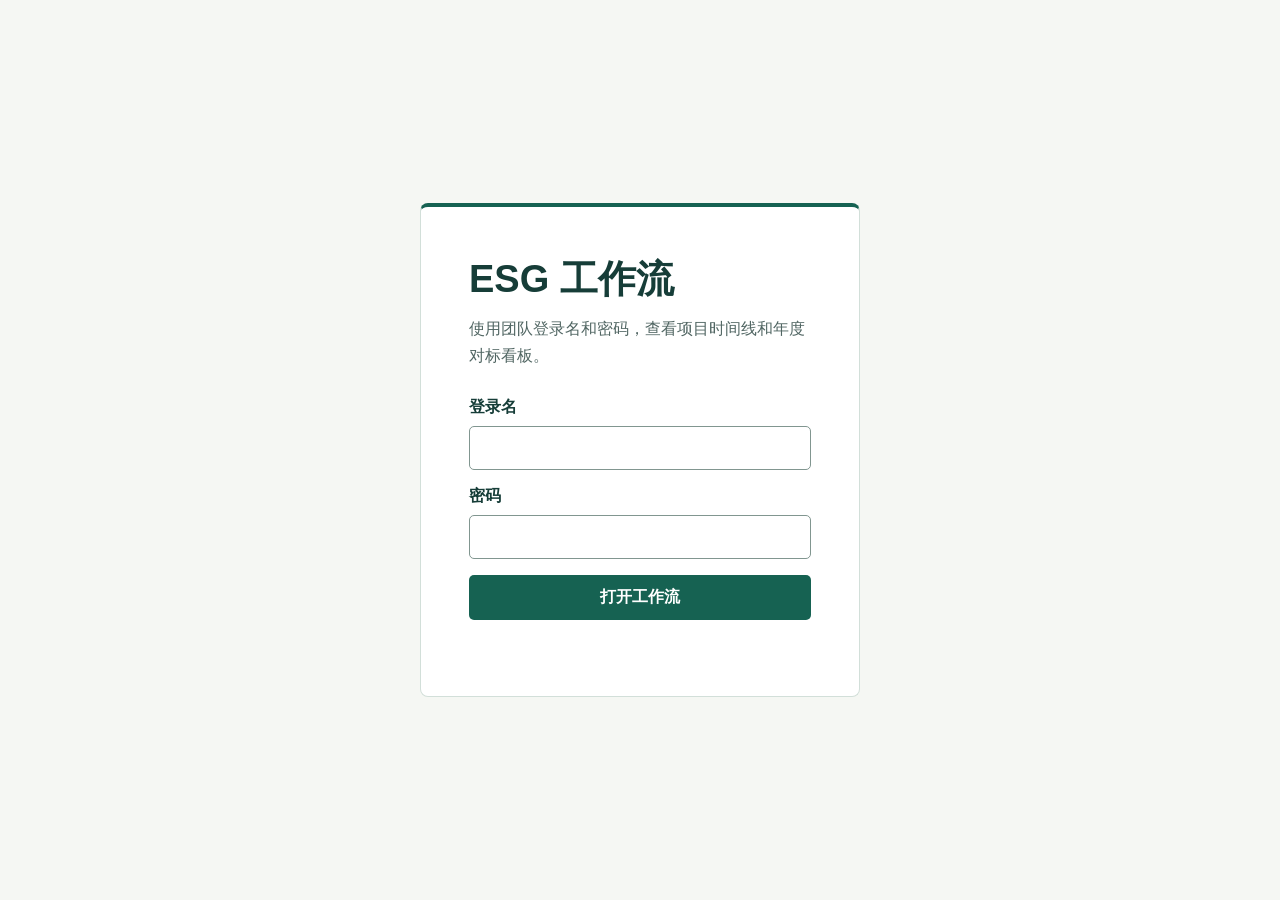
==== commit 024b82bc: "Require team login and password for ESG workflow" ====
--- a/esg/index.html
+++ b/esg/index.html
@@ -24,19 +24,22 @@
 <body>
   <main>
     <h1>ESG 工作流</h1>
-    <p>输入团队分享的口令，查看项目时间线和年度对标看板。</p>
+    <p>使用团队登录名和密码，查看项目时间线和年度对标看板。</p>
     <form>
-      <label for="password">访问口令</label>
-      <input id="password" type="password" required autocomplete="off" spellcheck="false" autocapitalize="none">
+      <label for="login">登录名</label>
+      <input id="login" type="text" required autocomplete="username" spellcheck="false" autocapitalize="none">
+      <label for="password">密码</label>
+      <input id="password" type="password" required autocomplete="current-password">
       <button type="submit">打开工作流</button>
       <p id="status" role="status" aria-live="polite"></p>
     </form>
     <noscript>请启用浏览器的 JavaScript 以解锁工作流。</noscript>
   </main>
-  <script type="application/json" id="encrypted">{"iterations":600000,"salt":"Re06e9K0gxIInHDv58ZyFQ==","iv":"SwJ8Q3rOBSa5R5Fh","ciphertext":"Iyq4jsRJU1LRPfQrXk3X751Taflr/[base64]/ZzQ8gZgUBC3EBG44GcSQxw3cK7YbKB9N+nz7EaDevouL3s84wrsteYzqAGTyi1WoytUuiWBE7fKUJcvNc3yhXUfoIPEykiPEakbwh34yp1rUg5xumOY2FXXN58uCRJPRtGyHvZC30yEOM7PyPVtfA+vKFMCnUtIZd+9oY7wSWmaQga1lWfUt6qz2fc28o5Wj9h6zCB/5vhLTR+mOxmNlnu//XD4QA5JmaV83Bm8+QSOeoNl492aR8G7mo3O2uLo721K7ynbhmJNJJPr2hB4EhPLoizohQw62aNDw1a9Ud5+3p+BwYfYLBIvCxc5vhlkS4PUDkkmtVPESDiJBTD76vH1wHk8tcNMMimeQvZzdn+M60/hURco4Tzu2nFqszIevzim03X1tekxEKW8h0PS9H0sCnRhSh6mzKMWC+72EsvH56klX+JJYn5ii6YRSF+UdjdFq6NC6E7X5pqkpHtY7Vu1ZPbuOWMOhAtK3sxHZdIOZrqJ0OZysbTOc0D+P/zMaFCaOeX1r1rnhiuNOCj8ZycNFZEHnOfcNcXxGbXjITt3bJsvV2Yb4gYack7xEQcj1/8o6pypF5Sc5hQNHCDIqRBoeXIqOde4etpGhL66cPH7m1Vj/6bk5Wv2f2AB2O0N1GECDyNxZ2v/jnuaNWWtBT5+C2uIx5lHI8aS1HRU1hIZaiXNOuc+18VXr+MwEArO7tYpCd792jMwMUTUo4T0B3kOx4KiMFKKrpSz6j1C57iasR79g2zq4eozdn2/1Tv7+IYQlx2WpI8RmACXIHVKbKljkO5v/gLVD8qOGUfC9ZT4rTcThdu5I1+7XP4FPcEqjyKwVRIwReBlgwkdnZKreUtxymlEuIY4m1tHst0NfBHacLcRFsdAOgAuADqVraMhRoV7k1v+vwyWvxKFLC1wvaagrDUbwxqvYbMdtq6HA2XIUR/tiKPZETrG7sAXLIIeIUaaVXFrFQUGhOyJm1/AZxg3xkEML6bfiqU1ll2WLOAHONrLnTxlXi94vpR/7cCnBesaTYd0xNEZO8fEJRZLZwCW2Fk2BhQ5zL3A296Jon2AKVEnAVz+ibQySNTXoVdGUpC9u8m5zh4qag6jlmZWoqifafFCnsrorXLW+a9zOoQ/cSPUDqtHYpeMkIdJdzEw6B1HAT+IfawhtlMJg5fv0Skf4QekhVhZN4VeP3YgcdgXtLILdLIWrKUdgblPPYL7lyajh4nuXg/[base64]/Msl1h/4d8VxBcPbG2Q4kazZYIUWEeM4rpeDasdNjINOD3W8doGvBN4Pg49nEbFP63MfkWZEMM/1SqZZIxnCcd4Lx0sXZuiLPn8E71SA6jtCAOBSueTViqlqVH5nMcQuR88kCkM/YRNRCxnoE6wU/s9h0d/HNu4jslJuAy3g+zJR6q2vTHgMmC1orFZdw7GrHG/8gqDO27LXBHM1ALPP7AMO8Fm+Q/mso6qMQbp15evT/k3Cn7UjDn4FCMUOTqvj77fpeoyPqDj6FyLqwkG4erwDL320PiK7mwnxLc0EflU654oA21kP/GBhN2EHg/8xlMQcVhdfsNLFBB+juEznr9pSppQQda7XolRYTrZAV0eIA47xyU4Y4WQ/dlFc4iU0ag6jkD9/UKc9d0ZQGSA88PkUfwC4LZYMxulT5dOeRvUFGTPnsN7mlw/afPZCqGNySGkYnPavzNXAS8meZvmUOomjHulDtlXN+tassS5xPzkxoaWu/kESJF+3/Wgn25hvMPRFHkTvGxY+eyMT58IOf/scSY8QsFiMH7GxaFcbiv/FHTr3oGIrS1VTFIuE9/74IN6z04u/W8Xa0Y5x9iSMZ2OV8cxRtav9TPGIcqxhcRhscHStpSYpq3k7iK70mvc1XlVrSorKtdgwkgehCRzkbfXPhLIwEffGvhBCOgLeDENZoduEbGvvZ0gifckSJaR7yp/22XJTSEyeM0LiUWrSQ/mKxPvhntFQUNwQnlVvpjjgkWlOGtnA3oSw3IDIf3icWZcuG+35qUlO+gPf3hFNtc078qyyjpdyOV/gUtaJUEO72Z/zQIXfXL8m+Fu/3Ct148FNaRV7dXt6bHHu7yKbCuodOAwozUzOuDwT/xzlJiCPb0il/az3+BQ1qrYoksCDJ4Yls5jRlSYVRLFqFm9xSdTCLLzlJiR7DMWC25T+dI1BxOWLiBAKWE8Kn0Bce6m9tXjmGJGwBdTHpuENm6q88oRaA1O/1cuIYZFUbY6F/J8xhb13Xw1dciQjDUcDPqWnzCdz6Pb8k8Fp2WEjjonhfG+hzebVEPv4UxWii5HXnpVm6rBKW5l84rV+cOnbSpU7OKaxQ6i7s2Atd8CqOtvHzn0hN7hYJ8+vc69ose9jG9SuBsDt/CL0fa8F7F9crFGoO01uGUFnA/QyN7+RhoD6opaWeSLEbnMrKmUCUUllSCTlEodDGU4Wgq64I8/2UP5gWn2V1PpPvVoxVjbOiHBk7jv7pqSoRYxxPbwlH+Qdg/n/tqd0plO2/69vwfv2ESh+Fu13f5cSnxtygPbrlXV8j31ZcrB1ty/eLEgVLB6hp4HE6VPzBLK+hg5I2kfKehJQ6LeJVeJLkkAcqvsV59UlnOH58IHFwf2YpvzJ7GYkk7dLLzmf80IA252dGdlgQmjENbM3oKxojjB4zsraYJY0xXIBCHPhnQ3WyNa+npPFEM+5rHNG0w8nM/5pP7ymWGoTHZ9S7f4kXA8KafAmsx9v/KUxr6cXqO5OqcqCOvwPQC+XAiPgAV8lSbAb//Rpe25Z5TyqkcvlvySg9koqGroiH0wFASPva5JNiu2X84rtWKdjSzkSfzLgVczB045zM5bPvfh2UCyiufoXrVOniHKcY5lFcl8kAD0/ZhJn4Q2NxlgbFxUz5x/XY9n0t0XCWPyrdycgyC4z7Sb3EHeJtJ7CoEMqtyozR8mrD029yxcIV5Uwf3hfQSX5PmK1IyhH24u3BRamMF6hOC4F6MkMfHEpylH2Y3OrMUE5xZX67mDjU5lYGLUZT/IYSnuA2yjEPLMW2zfMhFm3z5p7Lo0pqNAxnJzzNUAZRXPsyCIUaA3yxBCEDhogg+dwXhWc9ntgr04Qg5OhALzbE1TocjYsskrhLmkEv2lilrGVpQiAXF3CnMm5b2BMW3GvJi0WEGE95iFxBz/IxFBYlLZ8x5VNTQXHSmipyF0C+mb8ypGl6RjDD7iFtnJ3hoawSBiYZTHvZOER6P57TXCZCXqQojj6xPIz/rzMtuV7dk05/gcyYOii09NK4NcYzsdnuGrv0QwiWYLuGiYkscrOZ9737tB97GfYfqmRviGloEhBlbEkgSvYMeRnS+DUkhb4PQvGVG5B8aGbmJSvmK9Mol7XpIaBT/sT6/g0c2QaGcxYE2tH+zSuIM9vGipEMPtiZrc+QIfxJv7tZ8Vhx5IweKYT01I6MJ1v1YRaYRM+mnFNTCr9nlmMsJa7ocxKE0+O4cmZZbx9AA7eH1jRiuuxi/ruPd9fiSSzlD6BBs1/uz1D4tz9EaP2Z3N9Q6lglGohxyjrhXz+YAdN2nAIvJ06+6xogxT4TSu9FCc5E23vf3lVBM5mf/WVuhKOTVMuea1OtoG7S2+9214FwazyKe6Yh9KHkNbSwJFup4LpzRniPffyz+ksWoOSG1gqXmv/CnpWt5QPd59gCa+Qv+VdIs69D/nJiowsfINOS+IP7dNf7Ze5Fa233+TamM3EOFdmREB4h7o47KHIQ0ZKGqg9j+HH7NN8pvM38jjYUxDESQhJDh1ZwGNIdxRFMq0hbZdyIjGWG+Z3cN27tCk3elvfOXuXORuSYSW7HwakxeIuj4iNo/HuMqaVRViPmQnYzTF8ItEBAJTaKa/6D0J5TpY5JyFTlYw0gRdLi3VN9WT1aakfnYt/Ye+CpTUa/uQ8waumZMfhvrrlO9to071VZC1vIlqsgeQXMyl2aHwAawiMX6GJ1tGguGEwCqcv7jgxE6GfpnxpjfXwaBGSr5DVp6lnYvHtgqSus4hEIfpakXQTI09+KIKLVt0yUZepjeIBz8/AZSj0euBeS43alJpI+2n6oJY/TeXr2IANDeXQHxuWwoxtiQH9Lk1xtDUgjY8RztJJt5SoTYp2Io5fT0+7T14tVDt8QOIU78zR1Y/2Bnw/UNQnRXwbw1leclDipLp+1yRCRGPx+0E/0YtuBT1hPPCTH2LIvsMpWwEm84pWUGLb2CyBB7CD4liAzXLDsIIfeAR8STyVNqjA0UtqY0Otd3ssc7XnE1W77ZpUFXafbbeIxUsng/zD7609PlAKGJvCzbvrwBhE7DFlaEwTl/+557EyYshvI4I/ia86qPrD/jnv8PaQcXFeCAugiB+ScwkMH2kc1xTpJVb6pOfLVSbk9OFLGu42WpS2PikMCay2kdyzleMHVldvB/gbE2v6kTR6PH4lbS4MoNwS8iwsummXmgoTIuCnzmlPGjs2VfOSXy2flwmRb2fUg7Mxdq+Nl5wo7jM58XG8dwrcZcF4X9u1A1PSTuhk46ueFo5htSy0e684X0qEFJVVlQC7UquUViLP3kPeLNoHejfAN89Z/5+mmOzNEXnuQ2ou52uUD85N5RAXISNEpXMO22ZAzSi9I+QxCcOvEB7C7oJa8EYmwTLhS4UhcsTRooN5ddWDDwi+WsP0SspJ/Eyl4fxWkR1LahosNMtFku/rj5YBC6Dh6XEptwmpIDDE+6h3eAD3zfyIg7SaSp0mwqT1src0ndsJWGYhJm+M3rqrLtMdAAqBTrqtSG99JUVpqvxx0qi2P+/Cwhh0oQCQ7pSJ2Z1iNlX8j/hwJjYozSsUcVbRZJ3Ac/J3BMyRQzI5qYSFU/PROdyUrhfZD5qsJ5AMNn4x5AvI+7y7XqqS5tQCXVf2aMZwQrmAmhvbmi1k4Uk0w3w53wrc9BeTIWMhTMAAy6cvUrrqctA7C+efDha12fVterNZ0er+pLrallnnKKFRh7bOuTTH+D9dWQafxEc8n7MglinWv3LOzbLeEC/sh3IBjfOl38NMWjN1jrAnTxPhGIr8eqz6B45GpKbJN5Q/CHy00CqibE6V42moHoSGUCKFOcfGVLEtsZc5FbIe+3vAbY6UEpr/[base64]/5UjcHcFuzP2mYscLQ8Zm6YF29wHKIF05562qdVEltM9lakl92BftQQiSdKTJemPYBM9i4P4In/rzKsHNE3UixGd7t/VK/OYI47UxAqioOt+hLb3xjHNZBqO4ur5UG1y5rUbCJfDexR0mddVsiVUk3nsYFZhvewBxTdXz1Xp6F3AaXM6JSWIIUPL71qGZifeZ+F+fht1KEyQK03E5y0rPe86apmYleErCThKjBUHiKc7aKLNKy/yBo0BqlIDS612K2ZwA8lsRn+qWwPRHlcPMFaa/ttWbd+RbW2zQ2vrslVewOfFTehKObdrT1Jzi21ZbX63Fj8Gk4Bx0KwJ811FFYUd1LjkN2KeQS6fQDwIkjuQqkAlvLEtYhO057ialwGjPt+Zt0CvQe+9LzdD4P0WUc+L5XLpMFsaLvOfHKEwO+xqX5chXyvtHu1VBB3VUazc/ip7NlFBN72BhKef1hWUex4RRmz61OJ+157nv7RZQRUbKPc4gReeC+GyJTwKkWvWlwKwGEG6pK2pl5yn7FLpURaCsflLesOKktLs42cySdEmBgL9oEhij2+otjbVe8eIxyr4TEX2MKVbGJDBoIddqyzVGfHSk+JHWuB1Pnwx4nUBKe7uKUqF/[base64]/LbjUtDoTl3GZNch5noYEgjw4Oonc9fVs0IdMVz06B+LogF0PZrVOY90eEtVuhLZpCM+2m3GxlNhpMLrGKWvVNGvpif9QjsWsadEMRFcTXj/ZhR8VkF0J261ynpWIqQOXKI7KX8zRyvvK1flQWegCpRQc91eYrZJh3s8wlg3Ry4qm+xV5M5B8Cv70wsGmSMskE40K1PxG6pvpOmdQyPRbZINS0pancbB1utc152JctmimfcJ2qkabfGM2B+qN/q/Q3kxN7r4t2h1dsbY/WdOI1qdrjaSOY4J/pOc5W5lShp19mJobuPlFzPUHcYGy9QFbewGxfU7AcsoLw2KiHoggqeA/hx5y/JYhO6CGG2nC2WqB/B2tcljbM8ineTkf02umNBiSFfoDuNdx9qU458WBhcVE+LQifye7FTYclERbQ7qeeG6gBBOzcxTiVlk2ucMhoLgr6aTa2hKzGRHFoQFU7x4j5wO1eJfF8GX8Zo01fzSqIbCLUpNUM/uh2P9amy1nwLxB08ywr62YOOiOXn72SSOxeJX5tqnrGwhANShG+VzYNVRMeD1QAx9YVPXpJWErWJKMfXpr1+swjMPwBMO0FRdaRx4u5SV++sKbJmbAkCFUQNVEf9qQ5aseq/0hIF6qK1XFhWctuDgFxg+Sj2q4MDRMaP4tiWA01K/e47Y2vZhdO/5mXDPoMFiBoLFfZODhKislkmII5cYfgZAp9YhiIPorLBqlpbIuTN5TIUvwdy8sgesBSQQVgzLOhgS7lGAVg7bUwt/m7uU9es4br1r7SAOtBffhVntLZlUJG80/3RjpRxe+ZKG0UxHOSR6vtnxByu7uEuyHqF3JibpTu/IPYlaiF5KmBsMv1G+gkdPsPzVOvbuHhUnrRHdCIJowBGTlSdcZE1SBHXvJsoI6IBMiRsl7w/iWlkpmG6brqA8b9cdVEnVfLeua4Vn4hZUd2i1Pg63QTip9RkEBO8tLdlhAWVSUb5cS5pBMqZungdHUaCLyH4Wr8P7l7wMw2mL/dBhMwx+qn8R61N+T0i48mpv7DxdcrREEBr8h5x+bEB4g7neKyYmwxODcQ/XGqys9ZshnP/9eRZv01lE7rNnNdo26pwGBo5/H3NcXTQBCgmtFLhB3K/UMN1ZJGWi3pSEHtfhVQo+iPk/j+n9USYZssfWmBoRCYaz0mHGaahkfqbMnDy2VM1y3QgmLjfXsTCsrUjxbIwyTKn2fpfPePlQR/OjXiJDxoN35DTaXmQfv2Kk9pUD29cGNoe8ksRLm2/RMn7XSXb7MDLO2NZrLjhNXYTbfICh52QmjuW2OvguC4eHyVKZXRImy+HGuSXpsjY1i35shQMFNkX4CkOIXdNO7KBxIRQCbGe5lbDBicU0o98AJ9BNfDoDYdf35B8mImxW54Jf2+Hr0kM/vJIFSrIFWaCgE9MsmZx2lgoKYa91pCHOZJsqbzyBxT3JYTw1VgaC2hnAIBcFaZSVoUHfcUwObKAP/ODYaw9oy5aDJXIV8qvD07fdR61WGGsef7eZaiSi5TVDPyQ/u/ouG8xzcBQRr/NFb2ocj4OclFmRrIrQnFb3N+m6hiD/e5WUV7G4G7u3l92p3JqZSLM5/7qyNy19qO4jZ4HMNY/PEYcup/QMJ6QjHHIz2vB/HsIEnFi/9YfOVtOHUH6hSScVQBMuXt1569hSCno2v47+aZuu7V+GQDpZVN1QV3gFKJZw7NcNKhVQjM0L+ChhIyCmXs5IeZP0NGJ33jTQ6qkg5iPo1c/o7SxIpybg8vwWpzeRBN/hFM+x3KnxiwacASjU2lDsM9SghhiqjkuL/t5SLInSVPor8Of3sVNAmClUNGqWln28+FOTxYtOAWEPXJkRCDvZz0c2GMV8F/[base64]/TvZDOiiemRUlP4XA/rLfW4nkQnC1JhjvYjjEyVPa3LMFB2OiwvyXz/Q98tk5nYFU2bnqx5pBckj2YNHFlG+b2hb9tknVgf0EPkW4XVAyxigs7KHxlZYsc5jlbyqpDZUfPTqa0F5qumMzp1/1SHXOFK7gkexf7jVUzEiJl44moOlhXdtTbAlm5NFang5EX/[base64]/vfTDZ/dM/xPEQ38eMvZh1D0iBiYjKHWvqdqV7e6js0D8BbTj3s1YQsMaxDxxARDF/g3abpRO4Ts9OETWdWaDOh1dakJMkRmCPVbw5Wfx47E0ypiqRFBS8zTck1bHYB6guLDHzjjM1uZKhLYq+h0tbiUCfdSTXsGqlvtwIduA/24zcCf6P1UIieEnyf1n6IyAzVp+M4O6yO5T6Rc/ZwQ8jKS140gzNIGT+OUv0JTA+UqgMMW6d2Ha0EVGNPKVtgE4zu60xCDpMcZbAAns146Z3oad2iFcZthQ+euaZfrBg2irO4LfwK4q2CqGO68Wb3f3sg7wVDjX6w3oO9nGUTsXnSugylmQjk5Z29GDa3gAL0WJ5IQCUbSIJcRaHMhDaYBb5iZ/pLSPEUOquDP1/O6J9KKcvqMDdDQflNVknA4aRnzqj1M7+zeWuwB5ga/Iy5HWh1YwsTcdxyGaGXnOnzkpGm0m7ZaKxSgiz1Qz+/vmIVg3TSid222tfPdc1EZjREqsysUa1Dw4qo+gOgAlMAJf2I1KzxpKUqG2GoNjq1ku5g4cEKlAkMoYclnKt+UoTaeoidsOmv9uD6/3EeK0zvxJcIP7WyEj6p4WKVnxhTh5PKh32cvQofoKMpXmxP7W6ez3NjuvV9/y4Ruxd4bkDrrzg33+VN5TxNUnabfaVMlz8KCN2FTjMPaRWKCmSgtWtuC3MO1IRsTREjhxRG2KkD3V3U2/SQnL5fwi1OBcIo+DPkDdyI1DykM6LTAJKIO1NPpzfW9SYcoMLGqQN1RBXv0uuAE1pGR7DEnHszpmssNFi2twTN9SIFBieKKKti4o61+/D5QVPihL4LoVU619znJ8/d2fcyliiJibxC+Rx6GlkwsyXglcIcM1qpE0Fj8BDZQnXme2radZjEkEGW8LE42dlUrI095SXoI8xPzlAtiQq92MKRv4lZsAXA/XRAMomq2xQtPfHWnod/sZByKDCZce4/4rU/eEQQOtRnJT++oKTpATI7GdDzwbynBxxi8xOHa6IVD/IWKR0y3j507Oxr/4YxpzXQcQQ+b7PVjXsS6AG4P79Mz4OZZ4H89rwNNcq1w+EyyxnYHYFAS20F3shjKJzBaOWKBeBaBpDj0V2FLoA2TLdUGNlnVsuO1JHpBwAxwG0nRGoQnkeh9Ni/fA/oc3YdZ76T4RU9Qg2PW3taLnq1Glj9UeA7QCGpm+zaQSHlK/aziZ17CItcWEYpBAEo/GNYVC2QH6j0h3dnK5TLhB5avz0PnePV5dnigP3ivwfw2pkUTZ16kNvqBZadqRxlU8w3KwuqPG15SWcnIHA/N1ma1PxaTs5Kou2tf+u2hfWdYvNP+kPKYGfd0LVlkRb1xO4yEOwQ4WAxohESFeHhKbZG7+59FXCI7XvzmgGjeEPBh1tDh6kYwlY3RRjFX5bZUiayWl1iMg2JtAsUJjShrkl1XBVkcfrJ6Y9TQI4303sUzXgQScDW31PDQuxG/m1qGPzG82clqNcSPP7Y0AyXuD7xrb7zo+BrAtOV+QEYtMMW1spZrq/1sVhpcBmQV1ROYuruvnzUrDKRgzXi/O24TCX9yrJn3CHhZaqPrfpS1jIRCo5+G7l8RfQuzm/[base64]/PPJ+p8UK1/NysP7WiPacf1aeTj26DCdUHwNZYwfrhUyRncdz57lKo0MfAzxmWZV+otTYzGMHGOcBbcGNkwqGAYKlUfQF6L+Leccb6EAP3QvoR+zYZ9JH/Q44L43Tb39TSg9BKT/nka9IJaCw+L/7HtPkTmKNe0auFvJmw1yuOYPwsnEVQ2SZPNuMvSqUxXENi4fo/n6xOH1bqOedtWWSUvLEC+YFislYH2WA8DtENltWgceF9lZYvu1etdsfAUmBqBtII6FFnae6CqIBVa3E5sZYbU1Vxru355SqxtpJ4YK7g/kVWzfOUCAJc71DqmTXgz3PCfZrom60mmdKAlDRv7B70DyD8wDs9Al7vexL/NdAAVgu4WVUaG5jI7xUb1Ab06E62khiG/lFCMPBn5jS3eOPln9zgmoXT/VZ6QdDmEvLjf6puxIi3gp0Z6gZ2ghBbXGjf3UNRMi5xUVIoImoS+rgoHSz2F53IhPwIW5+8TdRlMFqjY64UYFiK8vjpt9GDUWhqsULrbMKBBKZL16uri4+/cxN708LT5rxd6VzLTtufXHUBoPMNALj5xuyRM8OB2uzPBItGMOs0i5i9aNq56hROobd7okkqaCiVN7QgGqafG6zqLxstCU6kqHhU1pEefnYkHU2Y0ekIYbDg373M0MaEEuRB/+2JvSmZvQlXmqDVBxu9gXSnumUCJ71bxd975odNrvhEOJOVZ4ehgGHlAjaIm/DVdnn4LGalqtl8JaPDrr95Y/EN0ySSkMJsDq1H+jZj/96+9lHqSZAA1wDOpOAjvm39SeNzDKWVLVH9SOpo1IxHCSEEpqvp/LPjpgM1jAKaj3hqxQBdCkNFD/lZYCqP/4dM5P4+PgTW1SSuaKN1aRG8KfK6iks/5k9Y2hbI8TAWdeCVimXhkQzoVErCBwJsgwER+y9ync+kZqli94NSatJePGZ6J0z9m7CRhuRPd5y7njQOWr0JVpBtyCnZxr/azLJ2/4h1UqG4fLkgKWL1/cfjDQO3uAsnoDnkR4LeLK8mcKno7xC1wcuEDVQ+Hnu7w0xuwqKchrDw1opNl4D1q4KmnunDMz4PGOMMZvBFttImKwxdu+7fjmJMi7t0m1s2bdOkdjWeJlAAhTnOx/486SJKqFyyEzBx0tdm1/vRBvNtoDTm0k0lowliRNY+dBfONTVPQep7Ig3FDVpOuDoNBlj9FjbQPA/4r/1JEq2R+eI0rif8DM5IHfdpvOnDPR5CAdyymMVEmnm8eR08ThlmI+Z6xkQXlaeng7rpwIVTlr9RIuLt/8qTu4DZds0UYnel2OtPLUM7qrps21sVw8fECwa3lp3T42Ip+D5k2epZBMBAzd+vp6tbDeTMAUAXEg6tVMmTzwRZ4enWZbJUGsXIG/L1m0jMgXcJXBU2XAhoyE8brKQJCp9A2D9w1l1Ox3Em9Il8k0aBGIFKxrZZ/qozcZV9A6C/uweZ9Tdceo9FHTBAHT9pucOeeAUtkL15EYbmlAoOOa0Or21Eef4HRUQzxRhbVaoSZ81VVPtwXqTFLxLzpJKq4c/5Ry+FFB16sqYhC1lI3gG5IMjzsOiDdIBaZ91I5pBzoQ/7ub/Aa/JpvWji2uOnYOKwF4id3sYy6bRymWEX5FFLk90zgCeyFbM/hBwfs6896YpGwlmRO6IyS5P8r4WV54u3bNG2AZZATkc7ce3wUvswquuq1omT7fww91kr4PeNQs2c3ldtp2DEdchshmJ9D7/RFNSpaB3MzR2BG3Ob63sKNonIuw5pbgmYi63xbauMyut4rvtEHr8bmCNDm5UILrO5nf0RT3/DVuvFwrXJZdwNBH59gqAz6fsu4iuV+ByXYGT4N5YPLQFRd0VD6sC4ijqzRqKo1czcpRzc/75Oz+l9tgELKQaimAar/PDB2kvWlsDKjFgFaTZ3QOFX94i6gVpN675ValueK6w45g3TMfyQ35dzInvszn1gAqQJ5ykqQm6utYJeIxfavKzAfvsbne1O1ei7pESCIo2sYu6dt/trrP2CYc+iPmfONZo31I0pcNKmbfxK/lbgvzklEipuih2HGm/j2olJOf+cx5xmz5DE5oeGs3tsgi4tdPixxl5tu2lMjh5v07G42H6/fDATtLYN8f0rrTE5rc0gOxJzHmWHUpstkkwHAXXRC+BQThYNd8jiG4K6HiiLfQYtWLodumXbEnZOSkHKM6b8vfaVR6osgXZJkM61++2g2t1NauvJ5ITg5pMQh0qUzDR4TAmIaZArZWDAsQfD2OXW1Rda0K6coFfRmgAcR/ciDUmqxjGJLdaNX2UCwZ38vmXenFlUKiSyMkJzifcjSLDdE81x5sVMb+vZakjwJvTSdH/VePnPsPwGr6Q9N5yLdCa932rF5Di9RST01vIrRhykM5rjbN0hLaglviC2zKLqXUUy2VFFbumr1eQ8PAmL+SFT3LeKCMwjqqdezNh7Vydmbd7bnPdFPLJ8/tsswwlWUaQfHd0Qoz/FqSjtEYwCraPLeTkidt678cEClobz/3vYNIk3xj1Zbp3vf5Sl1SXfmVKPIuKMRVpN1su8Ah4zaWZfJb7ZfmKGptW+1lPHbZoFWltFKtjQ/LGaKogCel6+R7zfYFepr0JcpmapUmOt+utWNZJ5CS3txKUrhQE5BBkE5H30U/1A4GPURmnjLoOv2F4RHNIq4FWP1LkeIVYp3giVOJ0JVufRe5X4W9OidayvP/W1CAbLQq6CuV3y1WEmsV7iFqvjfvJXyGGQsdlGS+2Sw5NdKy0ZJ3Dg43famud8BEllzhf81ZVBRhEalQTkkgOY+gEPq6B+2P1icWgI8CZ0HWr/ziV0flkzzM/WcikwUIVBrDyzJATI+THM4qionynxDmvs7C5sfxNwxr34+nWexmAa0upVPSU5aHt4ItyIzNSwvwW7TnbOpJfc6/bmUwpCIVuD87QUWZYO8QjMCvpkO3i9+XbGu8x7/4o1d6/x9Ox3UurAN6gY6WIYUZo0WaiLwed8Z3KC9an9TMGoL5rOkvjai4EyMSxAT+pXQoW2Ii1e0cFiEo7rgidC2xbfoAbnqsWKcIzNw6IZVy9QoafBQaakNd8+cAEstgVmPhEcxt1DG1SCmN+H/W0LTG6VzfdAAoAWrkKRhVhcwUUYSnwwwRUl2SQK3xEhaLF71e1XlFezillaz6QYyGcilLttmwuJstIfK2v3AcqJYX9Vcf1lbMhFa1hUuUvVL4pqFs6Ydw6DyMTVgJLvMa9moxwp19dnBJBDDJBBWnG4l8hMEMRQPg7/WZsFs+Uiu0q8+I27wiZbKhOwUtpkj4V/YXovd/v/sy0Ee1ubimnJY1PswuW2GRUDlUvjsQ9Jay05SbOoq0Zfx2sS+jkTe9lU0579j1Jd36T/gPake1hZ9DGx4xkZ+ZNR1eK1Sg0ufbHE6iWZwR81PnpREeSU2ACcPv90ZluLL/tVbB+B2YB2NH8k1lqUS3NAiBfwkeInFrvfbb6ZvHi+E3uWeXFnu8UVqif1mBQU/K+tHzTy+8m8hrA44wAdnmCt6U8T62AFoCTrKsdCxiceZEwMR1Y8O5jVoQZXMmnYWt3ZkBkaq23eIBb2zty+d43lsmIqpDy4b0M0d5c/+9NQlcui4h9v/HsWdd4IknsdfXGY1JjOLTXR3ALoWAWcDEtWz8TyVEx1EeVL9d1Y/6hptlhWdopfRCzXsEjo0Lwm40rFhbsHj9c9gu6QnJCUb6I/TM6k9j01dhAMPwbhabDgCTsc+Z6wYi0wyojGvpGjhrSQx4g421VvJ3erGZWTRE1+5vIAx2WbwbcKkMciSlDrGgz7lDROLwJuujq3DGzBUH8agZoDosdpq47qfyrZ70eQX1kZbwa8AkfStUPXG3l2zwJvdmeo5uJBBBXhFYa3jAIedehjMRiDRd8RmU2nL7cGr/TwII17ZWdjehqEbkiG26Eknr3y6tQat/fWu+Y1lupwzA9VwfQLBCoyrRJEZdxwgCuJL0nYfCn+AJGt3z1DekslBj2XNm3x8LJOXz0Y6xHB7yyvxIJohayqJuc0xT6o5yQoEFZJRSoBOEzPk7zdw9KlTHOhQ3+O/piEYjEAT6JmNNzhxfQn/QrgF+SjSxHymYi/UZwu46ueO4PRAsfqCxxkusXEOBgy0YR4BVe/mn4nLCKcYxneuCTViUptW+vqGukG+ywXuXS+/C0y7/[base64]/WJINNwVvXYMfVcvpKUrqUNCafzcCny9aaZM++I5D4+Umtg20JAerIw7flE7JF+G346fLyQ8YGneK+CsT+Vb7/GzgNTGSTD2krbhg9XIp2yZqtjy7qPr5pODpWoRWPS+SixvFLBgAOkwLR8pryz9whuTNY7ReZXxWurLnw+ZP1fBiffNStMAWln2oX/YFpp4D3U/g8ykBdZBGw7+SYMt5zzT1Qu69sd9yYm8K/sSLkE0LWMM2sUiQ9SiWi8R92UBvkB0E9KHFoVfllX3+wJrRXcJzNLcgoAx2Vo7WrFk6Qeqvp9SXr9o69XHd5bbU4BA4X/0j3+kc31fWlWcol/S9XknsatFbG54obyejESeXRTt7RATANyzqBJvn0Jm7Lhc9HRQ2Jxu9/YPmBxt5P89euoVIhJ4Q64l25P+wOfsGvma4YH0u5aaKZjoruKkBNfVLV+fgjq6KXKsEerzkglChzGppjJfxAUK9P4cp72kPrCCQCVzNVltER+zyoghK2p0vrU6w3lt7UzGCvABaU5QReDAjCbfRgyPVUcj0RW47QPtVJuGM/Jwf9O6VghCDnd5/YHwVsl9P7ekuUTswpnifG5ghLAaYjsrH7NU7hylDC/MkCTUwskp4wTprQcNiUdDOU9EE0C1Z/qo3dFeDeQJNQechdSUesEWm9PWspxEvVo/64slqTRah8b0M0gsrwJVy+4kn+y1uY1TmPQvzoEaDeA4VYEN13vGsVblDXu8upfwYUyFiSjR7/X0T0P9obdJog/Ju+O5xjCcEDRK3jylESbGEurirNQOnErL1Xa1mrHG/7lLGUSz9ijCShHCdK30vgHCIc9qN5iwaM7ykItTWq6LW6BsS52I1R3V+SsQdDqX1j++8CAfBMAbMOFR5/vuNeuq6rzX1VgOzcUv37IbbklMLnxwqKSerlSGplnpWfjaXtcNf/eGOQXmszLjCVSmvt3Sq1YQQkzxGpIAOMU7abBp9PD3DOIAxJAiHlD+cPhsjL+1HxsUB3uQ+AqW9x8u6+w1fOV03z4dbvjr0jJE8FPTzb7KT+dUgwk/FgTdDEDHM8foCFu9ZPlxUIqar6tn4KaDA30ErqcnsbdzGIEalHyXQQpNVxDATPCZOt48mxvIP4fJZIc3ufINvMcKAJU+tfv6uFaKMVIKzkldLfgajQ1dK8pt0pOVcrj2P5SPkwVAWSmnlh/ysvnvsC14OLgGXmvpeQoLnAgpgOw0rnHA6toZzpqWOTQ1pApQ/tnRRbJwxT1LuBUXVN3IRrH9ofUUg5j9+6erPNzQuLRUOcIVoTqvIF9HkESFvQHJ5Bxey2pdpfOZTZBSAtmjMugVV9I+aPMkBVIqZYVcj5Xj+sNw+4e9GcquGjUwS3DvN7gkv4T8KOMtBqxM3sSeNBSwwPCzKKpbXdy8NNKKTBuNNc0fL9pZsRdeI4904wIoM4MLCDKC/JwHFaPbU9v5I7UMgANYNy80ep+dd/PuS0ONfpFIIDhOZtH4XSoWwC6uqvbfIimSFyf5iw3el5LgnH/t+JORWxSwavSKU0YFFw9hcBVbzdu+G5doAk7NCcik1yhwsplOPZ1fcQYLjr9B9H4AaP77UyKtduBtb5J7xEY4bkAoNHqrfyt9tAhfxz/Z0u9XjiRk7bjKZx/Ay15khg8MQ7h7ZBjVbMG7Dh2qfW3dSt/PnSFuMk04uQemrWo7ZMScKzfnfnydSpHRzg7lrr7YOXkF2NmMlnMi1g9Ab4Rz/ell8DpbzzKAViYulFwQTvB9QoPqJVHttZ3mgRZhVC3MlTYavtzLz3sClYnv3U3IvjhBOmHahHsnj1OTm+BmUG3HTWHoOfJBC0dMqmjIuCcamv3qRj3gEWFK+B6n2/zA9zLdZekWUIxy+bZJ2IOcj+VVo8s8j6MxuPnzrN7nZ2u8l3IoxoIob3c6Ra9tc7GAo11vAWfyPGJMHcinFsnaK+Dl8OxpF/W/sh5g5AikgYoDG1xfBq3OkqCmKCUPZxiVR+ccdkpPSjrLVCwbeyoG2MUkvfB7FGaQbARLjuf4E3X4Ygcl3VffjFLw8YV6CNIqIiWDvfw81xilSU2p9zKxP/j0nIvV7uvGkMfPaBmIIR5VsL9krLlCMq7pjE9jr6MlSe20/7Ovkw+LFiMat1h7yUAAMZpaeL1Ot5jWv+EWJ6t7xNrwUNHCFsC/P29YT10DPzY5y05ZI2COQhxMMT1My5Za4DGxNhiGEo6DeqNT3rL6kcBUznOT410uWHt4zVnjGrDsNPPJXrWt/pR74cS25Mc0BUH+xDNc2HUWbAG64z5iAPJxWa0cuN8ALs8iaY6jfTz5shOZusL0or8JS3pdZ7rV36AqMJ+jteAnbntwV13pbmHl4wXaeB0Tn01/76D9dLZ1VIMWpTAW4GI+hvQmL4SeqdCPG2SLxCUbSv+lFd4Om0qCS7Jj6vZ6B27a1RIgZxmk2QO5ocAE2AT5WTexfGlG6jDumq+cZiuJHPcS4NpLygQyrdPnDdPr55OwtBpKcKpyI1v4c5bvl5s9rmpL/NLRuUnLZ0Auv9tAFT7fCmyj628FKjb7+Ff4vbgIM3nZYYnd1/33br3aKY36JdmXtnSZ5Mwod9zPJjg7+GPOGQ6UuVS50BGGWCY3mL7ch7tuzDEQfwiHXKWQknDgtsjnau646Z6PK08e/n6dEtQTpiJJEdoEqnVN0H5kevKZ4mGkh7xOfTKJxGcVbZdqaf5Otjvz689DjC8vYybqFeo1ByhuP4DSFReD2/pgsMLsnynpk6gL5A76MpRLnGaM7c1/X0ZkNsw9seuzPgmCxMXvp9c6rLnoWs4hIBeI5kcUXXSO3zon7RYR9X5XGqaz93OVETvoYD3KjwahZOkS/78G+D0sT1SR7xQsdqLdtV2UItNIZZV9i5M7eyWtY+QssHgvsvxQH6Q/YVA8w78ALnCMbae8Fny7CCW+txmSbM5KKFPavYBsKHK26t6kKdOgX8GRLhr2hb5OPVzJJfgKBLepUOMyr09jPmCVr1U+7jtHgIarxDii3B2f/nCzoXKGK1htaCPUTd4qsYysVVUtx/ECx2tFi7jVfwbiBWkUIg7PAVCWXa2rpEJMlAmJN2PJ0YGEH9cv6yCcPR9WUP/vxkZbrjeadIBgUVw1r264GI/wedNh+mXIpxj81ku0hxNyikEgeXSMYU7qUUmZ6vwYicmnxYiec/ix7CQ9DoucXiRDd2tdB4nPtl5gNHUcoshh+laESZxPXfWsNUpSepqsIPzs56JqfdSdKJRCj+BeF0ctD4tXU/0ftBBb9UpLjir1l99u+vOx+jYvSOgC9oSAs5F2ejzEOwqaEvPdXjEMiI6W/QqnfQEzetyHI+RNTDFhlxVpN3uANMy1gBPxlsBTmNxdnwjw7+Af+JpexuSvbEh0LzMzhL6vpZCGBiBmhLP7sYr1xnDEmgYIf/ealr4ib5c2iDUFMIPqs6MkDKWn9Z5ybBJkQMOa5n5jJQ3WEsZ3Q5JWgawn9QT6P7dhasDiGwizjeWAIEV3t4GIhwI3TU7bkHu3EdTLbBDCsMZvgql6GPMDkouQNayj5JFyHRlbgLlZnN9XneQFl5IJ5GdQUAI5Ms0zn7L2aTOB4n6LybjjL1KwrFxNqw3V/AM5CnuS9xofuMKNV3F4J55ejp9SRE3ew2xVy8KOHycqdZtfXI6GumZMDaULW7oBGYbuLDzKkLM2hRA1iAOo+CR8EezTWujjADLpH8JafQHtkk+4exrUbuSOmMf8R9gMmtJZUL0rDgjnAqIbO8HT7A869T/FVkwitq2Be6Yz+6RgxwbFgerbHj5L4yKTmNI6rQjM5FBwrQXfDEcmvf2pE8Nm1BcDMCj4FEmAq5GLiiHOuSZhD5yoTAsWmSf4+jVYjRmZFTr3N2VA1wQcVNBDgKiHGXwoSBUAVL/kQzglC+5vDSqeLNBSKHAzHArYKVPAP6BSBrrD+kkvwDyMpZix4KdBNVnL+oiorGzN+KIGqrJMsd0al0CytS9PFNZlG98ZoYOoXWdVneWNoWZI8wpjIZ+D6gCpPLVcCYEnn57V/mvx5ZfhQJ5QYg/IZ8vt6HnBj/NyqieTYebXvPI4gylBxgMzbXP3wSJHTACTODqEcf1HffJnCjo1kMolf4+ceI0E/jygZOQIELsVuktLzmL3hDcGgF38grPzFs4Wl4c6XsNnKqn1G3rOSipAk8D6+TgxpWxCocdK4yQ6JMCkPVeRXDLGQq8FV2xlPqk41OMrNut7rcnCCjcFmyPMOnuIhNyCYfl6WYADh5HpS+PNveVFlV+HULObTfv2NAODuUbtsc5w4zCD7ddGMA7pVDgdjp4J/[base64]/R3JZM/A0sUO2BjeuNefbxSb3mJZpxlDxTFLyxE2WfW/KKSWomnua0Xo5iiWeUm/7HdvwJKILY7wngdssGE8y8FwpHdzKzk1Q4tA4X/jKs9adcIug0PCj8H7DtkxEwKTmq6sTeggNU4Fa7H43rUz4DBqsSURZWVELcdC0r0zg8Yyybkhv8BWjzSoDu/1iAqD0y1QhXTlsAnnEb6bNR9RUkb2mvIGKHyJnLydUHXDiXdoj6wTMQG0BKGZlSexcc5Qxlz9qTOF2HakAP6wAU6VmfuflsRMy7rAdR5d+FGDaFlVAtNL9PUXdacnOHh5+sE8lqk1My3yb1VoKWWvlTJ78zxilfeoU4xnhZKR0ASRWwNvJnSwViVBq/jstDUku6bfpqAue5hcfRCwtRIzPHauovUxFzji5X0e9PNwVziLtj2WYOrO7jWJEsZrZb+E7EK6I+Q9ZaPin9bP4LpgOSFA2Yva2I0wPU5yGiYUOHJmszlvo3k1ErCX9VgE1TMwiRLN0DNm01ULn79+4ycwDde1/lVOuFFe/UoIOk4oj1z7NP6XKFr8Rjt+FlgYr5/Lju+exvTAYG95wuvuXdPIHB19L8Yg6GUV0JolqwNKGawv8eu4hCJmAeN8d/tK1tI46yQoCW+bk9kWPWzvvw6qPgt7lDXpXam0iPIK+IZiKsXAH3AvV1N2Quij78LJDSf+B7EAURjiUr5jS6gC5WPngbBrvaWx+hpKXN7yP/VdmA+Ix7f8EPe0wQ1DjNujvIkxSYRO9XKuKvRvuoB/2hQFrhdn8BLGjBGKBdrchuJAXIUzQV3IcxjxAtZqStp0FZUieoAXHyUHaClmNlhlGLvhbgeNfq8GpC4aJWgRTZ++6fgVdT1BRdzO19wxCaP1H6IrE8gyvQtQrgUvJnrJqO4hdBmZq8MN5+u9v4Jb7VU0Jlj7/3U79/igY8kqe2XYtGTq8RN9eRJVT/Rxm+F1eyvx6MNA+iCzzsZEc5DWIhe2uJ2qJbjuKGfdOGSQ/qRrRjYn8fbe1LExYe3nTr3BE7x7v3G0ZAaLLASOV9vzIUQZXPBwfPCnL1QX2HjXpz3Ehi9HE0qkUDX3mQsdQ2LLFDYLnxYSp3jpALAyg//AE+guK5JCN/BU3fitH5GLaBk/P8kMgq98QzHmRGZJ/M1kNerbhUPgbcP16+xLCTVowetHLbaOMY1BFcbVNBlzPJth2hHTSn09dYMurbcCPLvTWmKzKuXukQKh53ZPhmx+YO0Czjh+b4iWucyhu9LbTVd+IliL6yjOd++cq/N+EAsd805NEthGZK/xMjncDXDYAteXy7Q8UGOwR/bT/ohnU8udharXztz2iUpFeHF74Mcqe7uixJ1dUXkY7+YmwgMhpCZpHSZSj10krgTXDA6j0wifHJyuWdJiLI0c3tuGoAQwYW/glezmC45ZuxMeB186HNhOGxgK2km51OzzyjOa6Pt5JCnnSGXnu9JpxbcnwVrxAZpTOZiTxo20Rr0eiGoar9MvwTECnoIfjY5HMw2tUVDmQ//QxTodk/EKRf0GfWPRYusT9bd4m1baKN/WgpsI+LihMMXa8CMWvw4P8AWyINg2TZdm0mNDSqHHcfCLc814QwuZi5osNiM/[base64]/RWowpBHFGEc9zwhRnhT8qXcbveYMhVQ1BsNe3GOsK41YYwfdIn2KssMPkPMTldS4j4cOYBVGxkFRg7zDaQWpepew6FyZCjLK72lstakOVSDJiY8iZ8753EzIurEX+KdfryrKqioox40W43wAHuE8FIfdHByO9sBLrx9pHANf8Y4GcJa/2+wPCCNliEWHLfL6gBkSsDAnQVsW5t8cz/[base64]/58T8yXXEsdgbR6IUUU/XszVWvWV3VHT594gyKzsGbdiqDWIo4v/td5TGeckUIsxXV15f0H7tZE3JNb6/oPx0S/Tr0z9BWBRaMswM2PfTGFy9v8kZIj9futSPLDK4M0fzOZPPQpbtmdOm/[base64]/K7mMvLYFI8vl0wCEW3ujsydAbyx41/QPb8Uiebm7p663ln2DLLzVBPuD48Z51T/xDHD5vqltSffWimdvh2PL8ZVNmdTlXEYEqESYiu8ZRitTMeIrh9+L5+txAV4FA3UrYKQrug/pCYMvnYB1xq/[base64]/zXClxpJHXcoXc8RWZ41bAKHmJ676vbTEs+HS2bbT9sYQmQvU43DYWGR43KjKK/XUwYALdrD7xzUyFHpzVpawNGAI1iMhIkma+pLbVklAzr7QW6ufERcle6NArvMI31AE3V4RZ7uo/n0TmZkvJIkg0oQAINBOGoSyvyGAQ5jWpO3SgdAc/gjybpGrLbKmz7J37nfwZqiQJ4OB+PIJRNnDvrCKXAsMY3nEfVoLehPvbkA2+1ZcyoeRRs8mzW46tRQw2eaBo3LJgjLNwM8rbtRE3iT+2V3Yp54s2bdjcmJn4MhUGmLZTR8HRrgjgGxYwXOnzo6scf/J66306l5RXGpFiSdiysKgGys57LhRTBtcWpVBpNBfKgvArt0NICv6ymwNwze4BIkeVozoIMsCsUM4KIX05FZpqI2RBogf2+MHDpLP3+6J4p8xHUewp4mzfSGUELv9MQZ9f/zCqT+0H91zE1tQQmupVuY2HezJHKK0T46viceDcTNMd0eCe7LZOtFSZziTi0Ft9Emwzh1zANVwlkoA49kco9GsQnmqpmMh8MbgBqc5PSl+zB9WCG9cAlgm/l6CrQyZXli8x8Vutln/[base64]/RFvSrwh3Z8jdNhiYw660TIsNBlaHIfhGI/58/oYeR1xRtLexkQbDoxwkOh7vt7y4Y+N0RavbRBu5lJX8VW0wBLkBemq01a75anxLnC8iSxxe2t67bvJ9lunCN5a/zPQ2gXOSSwQ+0u1WlxrA1R4UxWW/[base64]/VPqtT1yvrTxHzYWZy9UnkA35pICXB92gU8OEZVdFp/H4hA71bYo8fnf3BswLkW1PpT+zcpwuh4JhK6setEW/QGK4ma+TeuREQjvPkrPgps7R2cB6mFHUbEQZtyHJlVKtrK0q2dB0mB0dcizFUfBVHQmJyzJpGchrqdcngu//xIiDbP56rb2UkoatK5fruuxj/HwjdkaDFwyHzUDOuHmhISVvDzf+Qp943Bb6pNmzsyZ/i7t4NaD3BXWehHxB8e0foyLP91ahzh4xh24De1otUGPGaIzt4KPysRbnqPgNyaNQ7+3obKvBrLWqNUYByoTwOhHkx9ia6xfFN06SZyBnnBO821Nm4NkhxgOtbW6YFoQusY5mYUclBox1qrNQTMS/[base64]/HzZ0g3gbiqtDbNSgm+iD5yRST82MNbrLMtV4GT1CrkAYj738CGjolUaGzrWm3JRisVSVGCa6IOCh51R4jvC7PZ0TRWe7Xk1EgpUPhuNqwYZxh9mLB1Gke5zM/dms8pqp9zTTry37NP/4OuxecgnmbZUNYcCfZi6y5Iw9UpB5YEBQDfmhWKvG/2u89T0y039ptcqdBK2SFXEeZMozyH0MavtdM5MjKSCa2mhacRuJ8rbf5NxcDHMFL9YstooOvq/JPgNVWjfEDkVtZguoMWA/yn9LBcBqm2hsHQpsGEv4PP/j15toQIzeuL5LqV0g/ANmixDKE7sC61/5mK+NkaFF6KEnHHv/KO8hs5y8GdwuwlA2qicQ6ObwQRLZloNKctbLjtWgnAIOF8A69Cp07fZX3emf2IADKoK8CmftFuGiP9oNKQZYoNbsF4b3jFd9Qq3NXnQklX+87dBJjiYlEkpTBo1KBivnKwLyG/MWCwG1khzx3IBaXm0e0vwZovj15KAsoP7/HScMpMa44rAFyUQFzWvxM07Ja6TfISZP3Pu/tkwOp9cudjrLOMLOYFPpb7zsVufhX0SKjkIxTPQtEzuBgwzp0R00fsSNXsHmeo8GkBoEEdyBzZM6VVMfZTjwvYNCezg0lLE5v3zq4aDjlXB26WQT9LG1RK5rp9aibuGrpUunyAcywPtUGLUrukoHPom2l1jGzB3jMhsxoQeF2SOsTPknRfHSMWSVWSZ/lKcfJsq+1CX/mJvXzPhFVyrJcalqd/2u1xkMmNbDXznXW7hKO7j77gD6r0PDB7SAxvnw2o62lk0c86c5E91DS94JHLmhl/v4bPoUMgegYpS2NcALFB3FQ1KURgDmBWynVbqN6qCS3JyIgk5sAsichfD0E5q9bFwbBVirOVjgdVEVyl7PEw+DAk85S0ZQm1hE1/rCcy9JhBXfsSlAS9tjBXPwQ3VeCj6ZGDR71A6IKqneXBkxWvuTI4V9ZWFKCNiesRZO+ZYZBipBpOAm/aSO4ZhDuAZ5k+llaPapfjgye3Y0+oNGk55k9pizOpMQviwYzgfeaLaXGD7LW2MGLy9BC4n3xuza6BopD81gwo1MCVQCfVLQvBloUEfBb3egTocbCPSZvs8SXHK85E9FNP5gKSkRZ8vnFoeeYHlDYX9+Ge/C5rtnNx+is1wewH2oS1vij9G18k1yoN4pCgdJVSatCC0GcWz17VgbOS1Oi91MLNGkGfxI/cbe1inGyFL5dtD8Y/nivSeqHOSDUdmfyx/S/GwhMKD4Evw5wbJcraTLLUywr+46r41s8K7qjzEdzuMOLUdifaWoEPMZ9JKK7sb8rXwVArr5/ePwko8spfmtEfkhCstqL035suBLkbjjhf28xCWYG/dDuUGtOlkLHG3dMjczQU07y8DJ0tqskZ8m+3znbO5q/FPmLomOvHbZ845RqaasNaujTerhgouu03Ig+aLw+m2lIqSZTqacVMLGy/o0lwNUfTRq9qnjXJehbSvQswiZ85BhF5mb7lBKubrNqyV9lMTQi9oFOACyJXojUKb/NUHE5O1oNQanVuKLtGhPMgBfVsU70n6ZgqsI7Mp5QhU7iwK8PGDdUv5A40fNP5SCwuL7ZrC1sh2/CKd9UVIWIeowbiFMPLE52uNOI5vgXwgjGJ/6WJbwW2Qu0bdDiyAkiikHArn7byniVAxZEYh/a2Vygc3rlff305rJQmFGMtzC3shsUoQCCYegbQf/XQeK/2PxSWqBRqtcEykhJVIeQJ7acfnHc86AdwTpkZxG4eSPHgV5q4LefezE89xFMuKIlIncuG4uj7rH/XcdUe8r52EZ47OMqKmJoMfChbrUMwVwuh55oupBLuCeilCnHxEQYLtQPQrWdLz2uolWUwzOHB2M9jecN3v8cQCbVZLupZHJ0la2hawJsGl70AlsxQdWq5lVN/WDnOppaqKIfbTuSNHyOxrYN9iCOxIrX9OSOvM5Bdkj3wTu9AUDiEU3NUaSqlOYl4J/eKReE0U/[base64]/32PPDiCSY1oo23HaMdgGvKX+MgIJdut9PnQqbQd5Io9V+if38zWRvZgQnr5LkOn9RUHygtUdhmNIRGpGdrXuCBM2eWSTj7s1TYJI7dUqijDhNL8TXh3nOfw22nbHN8/HmwpWGWdnrOnmNMTzVAobjQI9pO7eRAjnDqcYl1kYtX6qd/n0Eh/1HgJFlB2COf7GLTQfGShsQ0Mx/ODLXsNxvpCWW0WZSW3uhHwEpekeyuPpTHdKG9M9TwkpooNPBwL+aBRn5qK7wW8+JNdzEBIAoC6LHhGl3GOXTRJpMxgL/yNaVqcDEuq26eV7HD+0Fvxv1l5MiJP4HAgAUWi9Z78WCXjXEaBKKyJWxqwCbJSBc6Jc8n4Uc02OR3veSvPHQTF6VEkHX3YNS48+ssLs0V3sA/hDa7gJVJz1PSO9WQ6dFzDO1GbaIei1EglvZmsB+1rxDCesvZ50H/LRkqfT1z/Go+x1jjjL14LP7UynblkRmjXHYs0hljM0sOOu1z/SYr1fnM8zHP7sxbEnYy9PBobaWdCQHdurgwgZi8wkPh/6LguykRdQdX7/gU1AWCbRgy1Z/LPu+nAbp0FEOgXeww2OREYTxY7FyXnih8Gy+RbBNjmYj1GOmTNsYfwRYH+0f47gnhjowbEp66ahzOzNHJrcVgYB08AEJX47jCWb7YQ9waf5pXDvnN0NPKnGs5Or0drj6w/v5tF86A1EMt8lSBLXJba0CBHObl0tPPq8CxNQRrpDp0WxPzQDChBs0KuXRsB2rhAflALGWF5o7+0TC9/UuzzVsPFhCTpLPgTrcQ1I/nbJLcZQWHE7+y8MSpeEcPFf/C1kGTZzFwF1IFjNZ4s+76pK9uNyszYDHKyqvz07wRgQh6L3qeQCfrzI9MmfwbRzdAdh65h+K6ml0ZKWs9wq77l1D1wGGLyooPKZudgh45xUwpvgQSiNBvVbsZ//7djFMcQn7k2SZwTVwLRp8zLsA8aWsT8ZZQgCuo6F2Du69pG+C/MNL+7ZFJzE+fx4JqiR4N8MLHwexjbRa6e/k9fHYq6QFBCN9knhYr4bJ5zNLOargIxrIfBSvs4NT4Ugfyi6mJKSlRpxRUTm5IWeRkLgwYlBNTS957YJ4Q8mSEWXhFbOWvEEeQzbxAgdh0TpC/j3liHG6tGhzlbi+56HBk7Em1yPkGc0HnPpCDMI3qDMJsrddRGUxiMcHLnhstuzbOZWiCsnu69ma9NwM76AkHYm+PU+L9hmEiyWEwllm0ly4zZLgQXeawb3rBWVVHvSrK1/LA2tu9dG3H0c/5O5VmpE4OByMWH9z0zWLnKyqpw0femuhBnxdVL0HBis6V8vY+hxKwGmpi3Mk7cPK388FFlpzBABS/hdAIfoLB12maXzhU85buueWVKj6ji+V71QtFtyWbByql3bQdg+eNTkjPD4DiuwdXA80cKdgCr86XwWqJgJGEusTNbLFnHsCqqq03mhY/k2Vu4Aa9zOhb0zz/C7LFXdCzYLnSdvd4WD3qk4uJ3ePrLW9rkn7LYYVmYVkLtbP2xvYveVAiSkkMPojcv9Wt7PGZz4Oed9RvGo4kInlDNu/0HbxHNcyHIpNnZndRSYnpd7cVoMoQlSJ9WsBSAUG/ypy0KdZ6a0W+dXxYiDxDrgvJabQ1t528xFkntjuaTo1t2BNR58ttkE7M9y/Ufy4AwF/EKFmCsXwIWu63QcInMGaTusqNq62qDTTMKgvvEgRLdXB5jG92fk3W4vdfVMsCkHYtBAWe+z5gTDsOQNAVobyeekJNk1Bdt4YgmvnmCdRc8XXLCSwRIZAupTmI1ZpfmlD5p4MZeklX53iWhywe1TbCDJpgoDq0fAeovqBX0FTFlCsQj6pEqKA/KRuYNpl5QivwMsFZJ8d2TdGpII4EwANtaJQ1fD4kXGjN0drAb1uB5wS+WuQdVTGDRL5iuF8NNWSv0RVwkd798JXnz9pcpNyyhhRbxBNJAH3p6OpfLdsdubUdgCqNteZHG45bh7dj4Qy+IXB3ub3ZEF2YfbyZ1eBB+yVnYvKVcXFcYoIbflO0gu67VMxXE4deMYl3/a1vgg1EKaMqhp30mTRHynN81MdXBfEHtImRgyFaC2WWxboyTCN12mW6TnGyrhA1gOBV0kqqq7F8vE0EtMJ46hpOVWtWa3+PjoP6b1DDEIy0avd+jkTT+gomwRxeb0kppqxzjCXWs0cgJlGbwDJH+HihaoVXM28ioJwU/6BsEc3wSF+hYBS4WZM6KEgaJuVJ3qChwGRVrYlSaBErcbUajsfy+HbP81s3QLtKj3l1vuezOUgU6hHhDAqi0+ZF2LOq5eORV9051aTRAsjLV+bP0qDlngy1f7ARLKw05u388Gp89xWEI5ztEEn+O+3rtYeycS/ZEp2lygR2zqmxWK/Mcy6kQEFQnSNBBrnpn+QzMlE8+E64OeSWZR1Fg7QRw6bJVX1YaSQ+R+HoGYNAaRMLrAFTYSKX8KH5uZYW8ssxrLLEiPHRhyEw50kg2qEQb2//eOI9VMdctl3gWqqD51FTNXzuOPGc0ZojsiwT7fANocH9Q0ALWQ2DLs8SrJPd6Fe9ogZej+1w8i8nMhQ3IpbppXxHCT65M3GtQtr7JAsya6t1jhvr+i/H4gOLmgo1/LuoQSE4lqVvQCr3307o6AD3pnSMhsYLDagpeYMqxUqC+m8RTpC7oeVb6jETeZ6nOWf0i+7y22/JI8MlPOHhqcY1hxrDB+wuyL1kJiWiXT3++QqOhpm7q1IoK+wyIuU6Wa823lsdBX8fm7VuMkxdJuGevYGQxfjHRSOBeF87dBe0JXnPEQl0aw/UxuDmod38dZkSMZfeKFAuy3T9rMsHY9vcp0fnNTi9qaPe9PltSZB77yTq2d3SR/iKEUesJSXP+KFzqt+w4FPM9OMSPFSFvXsVmP2x/AR75vbCNp/EbqIhzhYgY83XcI3LjrMIi/+rGNov8vY4ybrxSz0wW8WAKFF79wGlpD72hbzxBLzsg0+WQ0d0NPjTiFA4Xoan9ivsO9dKReETeh1MzaYsOZskH53ZH/92cNQ0bFzmUgE1okU+xxif/0dKvzeh3/tr4KP/nDmKauP/Fs5c16kkq8AfRSU8kaiKUqdL/crAjhr6DeiU+L2RJktOqbyD630rdt+RtP/yFaaZpQu676PEwkk05nMrnKcAXnwKrmMNwOBewbBOTyJfo6zxY48Vr1niQEfAg7lNfJiKLbpAruXRSu9CdfgeZuBbBvg2gKoShFa0phewPgUjQv16MQGtXH6jYfdTASXTBaRCMXktEKF1U/DmQUq2shyoRnnBqh8PWd88Y7DoCCXgg6zyCzh3Occ7M1vXi61GEEUatKjKfRUcnDMwMGAS+dgAoet1zqCsPZvfXuDobaK+4v3Te5jRmIw7FndGWkK9HrkwrvbPyT7eFUltJBF7wpi7ISZ1LntHI6WG6gIL3zLuuFADct1DQgNx/VjSdCqKhNmq0AL5zDepnEn7NuT4IewBEa6AfX3QCYUcFmXwacu44QuUvh728bnRgAZ2gd/qDTD4p5CagdCcsUKbO7zaA2uEf1HmVNT8mBbNoktbks+x6o5ztBgkymyikZdShb+PrbvpgCg/wVXolagHSZp0aLMU3/EaWPE/opSG7WOpgI2A5/LPed3Cc2D7Ln/SSStX3svh2W6D/iPFi1UL3+eyO3N2nOCNn+2oD8u+2SS1fNDlYQz0em4rxtfqytMbkRG3M7EtOQC8O9mWanHDF8wARflvBzmY1tA720Xm7/s0IYKVQsJZBVyocx29HARnIm+M4Us9yo7jOnTpZbGxoMlTc1UTAWOS243uzYBisawIHCa97MQ/D7+DDy0bDcbJtTr1vaGLCFiUb4YnGh6wc2CcI7szMN6HMklGUVdh851Kh/Td5xTHBJxem58cfX9VQmTxFH2vXQeQLYCntvZCuf1LJB7VY4f+QPPzsh4X0TeV/rZbOteJPgWlbUt5DvZIvtYQY9IFfrP4oAGfjgVM+tt8GyBvCyluiMd/fR8fEMP8ihsWIt7HmZQzXtOrOxLxHLRDZqVk1VtJD8l7ueNwhoiU9/mN932RSnL2CfC9iTSXVV2BRRnElLVb7LEzPTxCDImOm1ZPAfb1mMiNf44iNNH4KIAV6HA3KPTt4ok+cIG7oSD+rPMS05yvUSyLK6Uxl3AoNjMivDDrLQO2jTxiZrssEd4WGcarQsuqXyzR2/jWvcI53ydXcNrH1uEZVgvU2PIIEaLqwwrHgS3tZInvWn+hw/poJEOQ9rN+uaIjHWOHIWnQTYHkxU2FXJ0FzvNV+ye6mpd/2o4l/cmTqwGCy0s+itB2AY5/LgnYNWH3Pd/euJbxPpbEkueWplwTg+j5LzNgEvCtNN7qyGRZEJtI8+EOIdKAfBwooFOtjM+Tx5GvGIQJ9UCzhEJogwqa5MwOYFRw/KJPCcweuwcanzBG5bYLJb8ebyA+YTT/[base64]/KajnoXcxCdDkC+UND3nj5jlKM9yOfNfo64Rj8uaODTS1bTZ6MulWWGspbvK99cI3hEj6cfy9ccx18TEs3BWsK0+zvffS9P5oqh5vZnS61p0PpShFqu6gVZq9xZF0ET+NV2u76Grh/Lb4U6LBsZ9c3kI38IxFtLIZmJXPBzYEOV7r0v+Iigihd1F9xl3hLNnkKO0c3jN7/Yaospr/IvcOVecsHEXUSiTNol49SR4NS6UQGVYANFAvZkl44+R809szX28Gx5W1rImaQJM3M6mpe89eThAyfGa0298xvnAreUbKWB/CXGLvSQcYtZdAkPBpkNUYLTt/t79i1YDTA20zKHUUQ0iUk8i269jCxbDsZBY9dcKXfwLwoL7NOg6uYij3oEnYiyShPqskVgcSc1J0zGJG1LI7Z1DdNs+uPeZHHc+8BO+6CJrMZrdpw2wFn1jYfkeOkTTBgK8wZsGUEvy+uTaiMxKVZQY/68xxJ7apqz8wLar3MJKuiN7YPWbB/zEAu11EEGhQzYCIZPXeDn+e52hmlPxyTw3TXWUPL+Qo80YUTmJk3+h/nSp+gzGX8DzhbxGLbj4OewWbkdXy9vd2u6k2gHQPZ/mitAZVbMJRxv1eWl5fRsBjfIJhNJ91kVoaRhPz3E6vxbJJfz97JDUo76NzmUGJmRWYCq8vnz++8PCYRrkvd01NCUpoOkHEtqsCbmi7RpVCnRBQx8PAHdh0FxQ8Ya2dhwZJGY316D8zQ1stgb95LacXjf7V/GpgFJIWoGG4zuNkMyTleKvwx0Vs12ALYxZ0Y0mWGSUYNr1FiTVDd/KjvYYq3u/9QsX4xbxK0eJ+tNoEnDsWBOj/[base64]/Em9gC+fu/Gb/EooST+tWijXMMwLElb9IKk1kzREQ+S89OjHEsOsqF89ZNCzdbtKyEkP0IQXOIHf9Qz/ykkRFCFJZBXLWDW8u7d6iWGc332Ha3QyLsHmwg6DvNpZbREGP/U/Wx4WM/aNSiajxIirNUlr+nwwbdQ+JJTBIT1cZhIM5usua0B4uD+/9XAK/ylPKR4WrjD5z3mUDgL4Xt01b9KPZb1AHEwF1Btmf1GtYxc3UhmkCdbMs/2nXfWu4mXDUyGnLFVOQfGHVcoH9uFBocaJVPrVgIJvGOrm7r8VxW0Qw6C2QeytpeHXO7j+knqkQvTrGeX4hjo5b8yuAbPULdJu6jxcrxuE5Zg1YUhgEHpwWPa9GD1kchlpAvjQyDIa5ieHqGTWwaE1dCxhqbPviw4DJAIs5eSPgV/wirVbDJzyhi3N9+ZLBs7SV+T7arnJlv9qjzDufi+RzNTTgF0JdnC6etS7KcFkUjYYrdhcgMxVVSaHPGNyi8B1x9orBPT3lH/[base64]/aI5JwBEY0dt1OQ0k/QzuQUnaEik36e7tWKhhImVsOC/TtWBL3MgnOqppt7CokcIWJGefWbsEbVGGzD2rEEt7wjlDbtanIBDef7v0AdUb1cDI7ijXmtlAPqjpQi2rFb6ricFYgrArplDYH3KkAftDVp4noJqS/4hMMwqU8AEkBU/FeW3okhIHlHaUATUG4QZo2P1SVklug54bG2X2YF/CVKuyLlRZ0ZRIBcyriWzeY0ymTvKGZKEngWmpPW7U4EgYM3cT7HuE3WMocHOxkgevpXH/RyF30ISjaikvBP2Iyx0qvQPwRLlksMWab71rH0yu2EMv1V1ICr1otI1VnFBnbkHqM6acbwhCIiLpIHMlWCj8/GBC9jgi0CZNb4DpXT9pqJG1f2fWnOVFJWAfTMMO/vZb+2piJwFpBZ6EX2MHlzHN3VGI7rYsvIPb5cL1jo6F/YBEn0QO9X8ZGimYJUndlRkrAaLL/Cn0UO/[base64]/E5RyfVAZV3AxpYT4lHdzVMX6iMeInPl4n/n86TXC9JUCxMFZVQjtT6K9Xy9YLSfzx7zc4qXcxOTTiPz7SPwskuz1PQRUX9Od/DpjWxbzq7LVfZKpaqX2bMq0rMyCq4lhLUUKZf/UnTp/X+rau7xSdon+dU2FIDHggvsLdkAqUK2Ob3sNW/R4UWPqQiQ7lbR1omXKpd5KJL58oJ/Cq6jvenP+tDg5OmdXC1K3BjP/r+y3No17d4UFON4IE82C3Fi4IZR+gbcsJ9uURuApGh3FMzBc3KB/ArqOLzbKPbjT92sMSz5vTzh9mBxfbtHfdXpSRR1Elh88RzaCcuFCCc2/7wTFHsowjs3LFG0sj2P27KwNW1/wx1Ho5FjlpsqaNWmnivbfGktOr22Ys/sd4rq2X8N9dVg8ZfoaYtuUbsSfNtzbS3slwmorK/qdPlgbzc50eXZXCthLygZ5WIcJtczggOZM03QjEB2H93OX0KouSCRvE+kIcFaLZk3AfVuUl9ro/oUnTVt9iwb6Qxpp1XZXkIJVo3+hUEZ8aAzfvrDWar0nfrO08RWUvJWIgRlIUv3m3MYkeCxnoIf7wHMpjEHqWdOdL8tqSiFf1dJgCrMsXjMKDojo65L5gkwWSnEbAt11wHE3AM/QVMmidqNqswS6nILNlm2qLH+p2/JAPfX2J0n45ySFPNYgWvlPJFnlMlaeNkJ6evRwunVbvajnpr/AehQ5bVXf8fugyiD0FY970rtPhlXp9CC21YLIFH6lqIkRnuI19FNED/5+8yir+oh+ffXnPI0NsVtazg3gqQ5HpmS/EAORP3m9CbvLsnSV69mp2x1Lx2GlPCNwUtE4/3+6hv+iCGTFtBuMz+lk2gRjmpk/JQVpszgOEqUR+nAf6d5jJTSQAhFdPn1J9gY4maA4fQD7JA+ySnPKVnS9PC2uwPS2XwwIpiyBCM8sy3CcHPw/iHFghOzoSnAgaHLQiJRy66eS3RiMUwlluWCDKb6IZBILotg1/VA7BoPHhwSzVRIuBAvPNpYt0wa2tuQoLmmhNAWQnmrGLnUxgz9Hsr+TKm27QRk+Axo04LVEsnNMEi9CYZaIKg/t1KRj0Pm5pTVXPcH3LCyr+sDZqF7qAmCSZ1NpA8GPGzoEed5lhxlpl5DQj6gfJLvwzEp5pyeWBwIJOBi5qcz1cmZ8E+GZFKp6iZyZzYYqw/gDI0nP8SzSAjQrDheazF/qqDTsMmHCitw16t/3AI8H7Gv2i3Dv2PZReCgy0eDIm7jR6hHWjzUi7PGNb1BDeDy+ZIUta+CtdjJ9W+hRYbuR9peJXAqMTL6eHlTuNy6kDz3cQO0v8EUOZ+Kw/m7GasxNKa3Hq4ghwt8KVA9ce2k0Ge9XXbEwJY1UWMNKoc1EnYOyDn6N77g3YadL/bNxvCH30MpTDOEmqKMGTCGUKCX93n35CNJz8br7wMI5FyYGImExIhXcVesJKZOPGvFTuk1I1VZj10dovj5u4hd8jzUD/P5Xu3cgf/NHDvksWKi9pNdfRTrFgwCC3Bql5Sn4wFhFyRDK1vqfvKr7uxsqlVqvRYCvUE0n+AyFXTrfLiGYfJgQ+bFcNPwgpkhn9Vz//rwnrimT/zYy841H2+wi21+L6zW5UUKZIVqSx3BkyYktGr6uivnjiEzU25Y14Bi+z5ANqdX1N2t25KYXEcERC9cAYVIlg+E73xMH07cpnR3xi/3qkkcSVAiYGqLZV8Jbi+m+HNj1vgb8HHHRbY1BH5fszwW9ZHNXlV1/dyJ7dm/oJ0jg7J24kYjzAwGILNWNNJoG6QH/d+3by68SA1WlQMK+dY29TTEAHNYgiGzq3bqEh//GV5PqW8l7g9HgDOluaMeuA2PkJu7l27AHTF5KpEq2iQuC79CMUodbUvs4n1E3XUS7Ojvs22OiTX1RpfeafYfdF+iZ1B1jeB7Dl0ZhOvr86YiSy57cj//qMJWVvkrCQI8Wl9k9ofFNE81r4nKrKfh7r8YoT9cwS3/SPfjjk5W9OLLcDhIB3TlPxsQAgYXrHdKGVL6WsVZYTVOTBJeC3RQrQMTDS759drXRPIEsPC1JVUkQspyl6zRd0UDvfQC5yoklcaoPTBBjuw7ImDwzjh/gUlatcoXbdtcQbfuNc9ttCTogym5VOS0GZNFSvrBKX0kmQki1b6XCfz5UMZVKqouG6aaMaYdPQD2ip2cxnCT5DZQIiMRe7XGKSEhp4VRRXVRz4jYaIoAsboBTMWgKsdZzgHKw9hu3dC6/egw53Ic2Y5LWVaeP06t3ZcWP2+WJxiSCQd4rvKSwJv7OqqKrYbq13RC9r7GlDqexDBe+n4FYs2NMNsRlkBKmCNTfKetdr1up8xX3Qsjuxrz5DU8HmzSJwWHvbtHCgPUfLeqsnjukXwxm/RX0mc1LM26QOz0vDVKHmDPgS0/m8IWz5kGO7+0cmU1zFwtYGkEBH8Kn0uoy0HlPS8hUAInVqtguoj+LcA2tAI4YvGWMG6NDqi+XR9vsjIFEHnl25J8dhiKYnLKSQXwGe34ZyC6HDqwt/mfKg9TWL8g0KHpTHlAkvCPucmlDtpnBZueB7phRyP9qoe2MnOI4EmbpfwMAORbW0K5gGwuqGHJeFfV0NES7dA8pSzTnjzIM/dLFHK1gtUQdYqqF1X2eSmBTjI/TGgLPCqbLloIXcBjQFnNz1lCjS46giJpBcNvTYrymDwwGmMOdPMsSm4Y/xsl+90NHeslZdRVKVkoLkwFTmSbbyxz+QEh38UKkc4Xxcbt0J6u3LeSy6eEPHtuqU6LX0Nmjrry82Z2kwPGs4zrFRMWubYaGzAZUHh/zrcE7XMAB2VDXQDsDJTo0Xuq/8ALhhQkDLy94WnmdsEPAwXNi2MqT3c4OJE6oTWHxQ3LmuxdYsO2zXHd1vWKKkz3ZjNnNf0zEt2ByFjIdkH8SZve/UKfmM68AVGzEduzRBmgDgxX+a8g7QoC+569WIUvvFD3CvCeCrsxrkBxaTJM6Q7CUVca+6ZhQhJhoElksO3jUNDCASdTc17aiO+LdPI5UHC3XFSIbmN+nKudunNef51KlEkY0fE4rjjBYIGb09nWLpXpg1PDFUYQXWRaqSmHKPKaEETvAk7VMlK4pdpovOH/CTlxHGn1HU6L7tUF7CY7yrEayTEQGTFnGMtSo6najrZHUeoCDJyafWBlq95Bfsjs//sO3QEqlfMYVwSMNQog6qwHOlaDsQx1cMjhGdzW/vxqQcS7FcweyRX7Xizyj020TUgBMqYHtEFiwlTxPF6ej+xE2xjMQX1Tnn82EcFUbIL021EiSpqM9JJ1hlme9bmVUDtp9qWj6qdX8OlqNA5hh3Vo4sg6/RiWcdIIAWp8ICO4B+aAzC/KUq/hYszMCOqXDkhuxjPsxWhECyA2slkmF7p+EJatt20wPafeaikrcwngc9fp+vTimQSyXBdWhOPVrMkxorcIN290OKLkGHRmqe+iAmhwVYrBAScNho7DpXekvM3/1AxkzzL7iulcEHH6euvdo7E6K7iec4+nyIPYUgCPnpgmDNP2iihBF/[base64]/NxnSbkRkOQ4OySF6Lu88VlIEim38hI6g+5i4cRJu+gY+DtKE4NyAvcNZncb6j2Y2s8d4RQMsYF9kqipM8X0GtvMpbJQs9CaXFiLxW/1mwEoHMT11P/wKbgGm2b6sK0a0lbGXEjhFcSODYt1uxNGoWVRnl0VkAGWlrmA4q7xuCYBDEBz+gEM45wz4Pphnu8Nors7f2IXMszveQ/3zW9mwJ0xhYXxuFXgkPqX7+tW+6cPg4YKIg/rzEgVVM1QJVFsZFlf4wIlyD4LjnmLvHAVJflGdvg6M7pFMLdDQsfF8/U0nW5SGv6G8+dPpvAOrRgbm2F2ii09Q+WJhCo0NZ9X0YPdDNQT7mhVAq/qcdDyKvv0Rx/hU4/CGAL1gg5NDITyr5EEEWeMB1CfQOI2D1zyEHb9sCQy+n8pJ2a2KHc6l9vhw2VkjzFb7jp90iXq2kM+5RAnESfnf/f+UtOZrmrU60Gkp2Rm2+fxwrokdwErYcgsC+1bqwokjPIYQ0uxPhy3Dc/[base64]/5+oDintO0A4FL5hJTxMpJ/YPD4Woqfqw0hSHgB4feTgc6ODaFMICu15FEVFJ3iUyzcavVHswsMdobQmx2Wnkf8qQLmX7iOrGg/o1P/Q6DyXu5IetPZvOk7zfK6rNHJx8hVbSTTsnNyMIHmFarKNfcfzN6cgv2Ft68usMwqfRwXrJtAaZTO4jJP3ZLR6/BhQCCChWEmDeJwAXzCwCiqNPxXKoq+mptni/yPzoAndnEFwttWaGvZFt6yxKGiOMR5IMKlhcV7VS9RDpJwyQIfPQhpagSGsuFHK2EG46sbGLN0Z2P1OAq+yT9q7P+8xKXhdaqIB/He/2WGHIWpYEmce3ywsNhpAi+PgY7csK/V5c2yMtWJBVSR9Q65kszBRnRmSDlYMoBw7BbB69aMxnOmGbiD9sarDJHFoctfOiZYt5zn6DI2D7a3Qr+E0Ga4kpmGmauD45IUNcKx4uSD5MA2oN/sqNnC0hBt5u6QwWfF1AIVHEpU200c1FGQhJPAkTrBl1KB/1SsyHdT1RgidBbVp8V/TdO2fljOWyjQBvkTB8DMmjkpniEDDsHGhTmNnl8XF9k+SmoMOtUWY9623TSJcmdpB0tWY6rGjkl4ayYtu3dT6yoTXEDhpVs9oIfJJG+yNcMxXaQiChphIWQycwVBRrlZQQX+Jz+5ygFQmiWg12t78BuEznFyGVATYAF9Flh3Km/TRY68VbV/fUqFlIt5E5zmaA4cI8TjzEIitZvfuj4IqFOjnNL8yI7eooSCBSwmEp9o2r24Z5ADNjoP1Y3ZfOSYIICnaoOQAKj1qaQaqeUcGIo5dwjwdKZJFn4slyl+D5yifSOY+YQvXwXlrAZ/+35SgudkFFmvDY4f6j+17ePP7eGTyWvbQEVYwHZadIYceXP86Bbr1oepPYYmDgcD24XCghmyjwkeRbLg0B2AXrYE4w7jilz3kOa/o4b+A+ezrTAsyeIJWjJo4MwFqv5qJJAEk+oibpXrf6xSKG3Scf7a8NcZzImpHKP8PooclNdaGT5JPt46n9fEPFlxLjW88b/7UPqu7JdQUa1ZtPuDp3Nt6TIFaGJ7sRFl269InvM2rBLoDXwwJ9sCxAWi8BBPWD0IJIDP6WRiV4XtP1YeXqj9gZAwFWudTxXHwA3ioZX9wxNUsBwWkqe87LtjBXFqZl3DnfNoUJG4iBrFt5CVez1FxMFmANKLUJnGE3AH/wLMkcJEXhUrXyo1YuJUYo1HkgZq6/mZ6O+FZA5qqIHqyDymXTLAab5ii6hX9c4D3LJ7S8WuzcAKcp+P4c/1YUhfOAPtbwx2jWia7ZE3A94RAG3Txvd5kfCl51qKfGahEj/FyTLADIdO1c4lKMeMooQD2mAsGs3ChVfAXKL954arpJhSlLaOi0uk/ln8so0glqO9uGHuEKYjir13mEdBSDIptKZAlAGd7MagZQhr3XZouPly30rZrEd+ZGWWZNerC0MgTWhz1bY19ngqvyFUsmcoeftfSVQebi5KiDQrx8RdeaJ0TefKpYFJnCVhJldU03/FqSyp5KRY8hJPzEnIXrfLf4xtPpTByjj8zndf9g85mKAn8lpnjJOm3b3AOSAO7sZamWHPqR+6EdT0vTMoyMsaeLAHWX2/ujmsXm5kn8MZi1FdqwgxArVvGbrFfpIUDvWjJSG5mG1FIt2YZHjomguBbXnNVUL8KTkobXZsZuC0WLcwND+xjVxvFXjH8r/4x1qpjGINAG5fVZavdpwy1b4jrxZG9fLqcKGMXTeXR2XDqKFgiavDqD54hRtgMIYlQzcSk6e6BtD/TmUkNZRvpBlFHsF2YVMPaH1d9RVz9v8bjTTfTtnGyRUGK1TrVRn2IvyE+JUFqiQJ2ASnb3gPf3EAmC+1slmgPRrnW9GlG3nTpmPmVTbBzuHY6jPby4qRCu17Hi21LLlrwzzUGz2CmOIzfFllsXjY+rNfkNP3f2Qy7ajNjISXzkILBUS+XOF/pyzvdX5npGCls+exWHq4+EeyYEA2PInncMmPnkVLwwfAMKPG9nl101JH85h54W/yngU5Qpu2qcyb7GGneyTyi3KyWlmAGiuWLC9gHHv/GLQ95HEoWSvLmdc6YuheAGhMhSnkdPyg5m4/8iPkSd8v+5mQrHUobrcFbhnXdE4/k3I+2r4Z2BPiWswUyxJXeeQpZjoRAMeSnpXP4K4gPfwcx0d0e5va99raoujMeuzMg2DhA0nXXfAksURdgKVz/HXLz/L5ApYJ/BeueE7VnsrPGzjM/fgXYz/FBz2ZmUG4wltOX09amA6lQJatULydoO2HRFHVM9aLA49eXmpCAu/3r2Xdp2W1AdYhfvrr7e+3VXOIxSSb5deaTSq/B55NQA7F7x932TLh2ZJhHimG50zUjvez/A0s9g1u/Xy2EVVlnyafnr/lzG6GNKJLfEhDRIOtQCcqYitHShIfSuP1qQUyUF9uduvOX6qydPOZxns/BeXuzN4GB6hLJgB+dQg31SVnU/0AgEymfkU8LodLSHjF7uT1LfdlTT+y3R/0Cdq5X5yNUDhQ0OGCyZPgtBYb5ZbfiXJdMq0caBgquFeflXjuAPvezjff8G2q6JehTQ2unGBm7vfWBfLusQXJSTMra7xywa/XFZoRMcjszrzyV/kGml9f9xhtCShLbwvw7mt0m8oaUcTesezfYRGzxH9Pdk9Z7qcDewZvHT8hWuDWgTVUXppW6rSnMmTVIib3RYFY/vi07aTNCu2FCs5fGh/TE+bONBoipfcI1O96jQiXN3F0DTrmckA8jSe0EFKqmq3LnZbNI5t6335/tajtOY3A5E0MzwiCG6t6W534+hCgdgeN1F/72shg3Xnbs0eyA+dsv725vdwvD48xKnvho/HDnCx0WH8ChJplQaIeuA2WCk+xGYYLsUlNkINUVjUXP1X4NGN1QtIY1S9GPINXtmo3mCJ9LNj4FXrgewzbKPI7tOie1/n0ftR8Vgq1gF6IcCNt9KHc0t0xrVilHQJ02aUatpjNe6o/9IqVRuQ0GyHPPU7avxs6Ig0JFlttclzFqLOkxFD/2C9VLa+BFrqn/YzmSRycjr7wRIiC0Zmi/Ugnkc/CDqLvfBeptAmeMx+7VWWzGONXpfd5k8nUsYCFxGqA+lPPX3QeDDC7//[base64]/ajPfakGqciEFdGqXYE4CZzxhke8zl6EfYrgX2/6erK1WYrFkzhq3AjRfjAQBXiz4Yv7uU1WrzoUBBWj4vRn0q2b+kF2K+v6nMa1PXbTQhR9W4nCePDIwpKrD/rOjCvAW3YCToHgCr4XG/+RDGiklk5N2HcUrM37MNtnnfczJ6ShIw57MA7KAkwuLiAv8mSm9Y4jFc2rsBzTaXZnQFWCiQmegJ1JpGeIrU77litRVBQ5TERpqp5P+ew21t/rWp3rzPwm3DBTpP3bQGUtBwLOMH6uubjwDvpva+zhG9cP6mCBkxKFF2y4qCSLyFzjJhdcStLUlg3yy6DbSQQqpVZEKWqrZSMg7mR8WYRIotB6pG6MKJGapcq7/r9/jJ0rIwPYJGB34VuuXvq1W+1xGI48oNTEN5PirfkK9+iPUqjMO0Mgrzopj1bwa48NQKcQ9PpRCWChZuE8bT6whEVtxkiIDTB3zCJpWva0DgY9u3/4uu3MR8SXWyBXTKLDPm0E4c2xv+vWaApmBRX02Q9MtqSbiI/PtBgNWdqslK6JQFRskmRB4HuYXkMjNYR5E6fJ9sFH5Rvah9U6xJIXb9Vjk5AwXpg01IUHLJbbdrKLQtYYAtEEQaoBqIb7XrmRxp2i4/i+gHgiQ7Ge9xyoUQM33ct6+FM+o1Zx9GQA/6mtPFtXY1YkZC1PNrcMYGI+U8wYJjX68y2nwvf62JOJCP0Hh2VyFOF8aJI9GqyxjUFGF4M2la/9dOz+8lKT0bJFhfSOvb4OCL6x7C4enjqW6ZO/7HkFk8qAJOZ9qA0jgFdeyuNm3rSCAHqqIFiCtItH/5KdcHvexmJFpsi/MUWBzAhP/ARkgundxV21XBZc0oVdMlj9HW8XsFKhzp2bo2Rz/JP34Q25PyzBG+Ph8q5CuoZl9todyV44GfOq/Ktc2QSAey9Lj4mxRDWt4uxxnGVCxTQ8icIYNbu6rR3LctwtfXw2CzUFlW+QEuC1D+ehvupfgm//38tG1LGjoe4RmDzuL4H2ZHn1JOplsv95GnG3rsZCgRgDRirGa7gQEaoAlraw1BaH1qykxeqxQPukZLUpUIgbgEd8o9A9K2n5OPK2PaUqKNTab2vwyaGKGrSRhWcIfPWHpZKImn4DUsKeix+v0XQPWRiNmnJI/dkGyZgj+gThiIt9qa3ZstRiUPJsmoiHk7MyFA33frHn/[base64]/lCYZF7eD2axatX2Fa+v/NBz8wFy/[base64]/sn6OixBAsDCAOIGUOV5dx8GQ0PDLosFl+ztwGqzOb4u0RBHPtLF7p+e8FdXwKWxRWQknilLgiGadq6pwtBtCFUyubVoAR35dPw/BjsjX7MPu2m0dg57hF+D6kslOQM73AEMMF520IUdrnlwHcT6iKwxOHPvKx2iT7WA+J+VFvM3k5GtonWoE/M93/OeRoZC6FnUl5PxHTv6UrgM4WZiq/K2t5NRNeGYB+4MDsY5QMQ4sQAvr+rDzTp0O9pqgOl0nhWXXIlM1FvYu3uBHUVpM9JFAYSGXUAMTC3jGum++ENr6qPU7YfmQmDWBec8JmM53nhajkpqPhQm6PzDz1oKPO3wkX7aAhG+fj9700JYw8sDsQvo9Goh8KbMYG24Z+WhkFHcyF/zxpqkHTTkc9za+guBgnHyqM6FAMCn+S6Ay72zGOYFv2eyKzhr3PA9duAf1Pv77jQ6t7Gk/Cc0TrSHevI2fjU2C2zJIUqF51YQrT4+tZpXrMA0qEFy7BLOYY83po5hVGsyJhhbP7ncKscYSYT0u1MSPTjuoHpN08Rk5xZtzHXKpkOJGhmITrbY8SiobSQN6SxEg+HcXM1r8xiW0EXrukxaTYVgosBRKnMS/mVx9oKhhxRbtLoTEYoceLXu9GRo2RxVK8cYt2kFX1V2d2QEVytjlRV721bU1Q2Li1xgtvSyE92N3+lzOwQ0EsNnuIvE1S99DpCLGCbQSuetfo0p6bwVkLEDzYIsPjlFIl6B8BHJTur84jUY/NiyIEhlYfxqUrXUgfUQNw11xqK08Doq9BIWnxOV9mCTWE7Z4Xfop6Vcx5X6QKfzqoI8b/+EtYnYwnHDuVUCRP/2lj4Hh0bwMRadHc9yJia8tdRFGSmkNskHWjoxBfknisVJNVHy/aGnE2BcdEKiHyV8PH/fzWghj71KYO9IEbaUfLWMqTiEMlE/R7T3xykD7+/gFvBuCCNAPylEalUkdOtLaPm6BXAkXyTBniWHgRwzW83vm4kOcX+OlzaSCPd0VGEnGtJMCFWuwsp8jiIPUloQbBCf1uiaEf4q++a5qVLjIPFdnmH0B8HafybHbtvX9D69vaCLCSARSkcD2DOZ/9+Y56rnHuDGKT4cXDUT/k4F2nOZEge2w7S7GUjmuiK72vam2GcK3tFQizacGPEhfSY++R4YKiGala271fX5Lq5SeQfaNC86d6S8efWeEa7kyDxaMNy/MDZbMrGDKFD9EThHmwaWhMh14cu1o9rVlBchYmNQGbQzdyYTlrjfOUK1l1YLTXqW7KCKZAoiJ5NJx9nZpaOKwMXg0w5K7DOE6Qr3tZwrsq+KKaO+IQ5F3hj0S1GHYHmQCNlhXtRjpK4Jagxz0lLKBoFD/XDtafV+PJ8z46OmcHYYF98EiGKdkbzW+qSXU2/6Z/wp2ZuYh392JfDA449okdV5AuYMIAbJ13z5xlXFswsQfJNfCF06/[base64]/QdM5BCgze4xaKGgN+ICZfnBRxRaKGC3+HXPdviLaYDDxMKgdcKP9b3grMIDHA3MbjO+hrPxkr3GK7mF4N7byoXZpeuDA2LVKKJueAJwY+0GlBNakdOeBWliVR4oH90VvIXQXMiQ1F39mz/bZHh6i7iTCuJYMu9CcAwQkXjwFxZ9Kwv+r5K4lhi/RD8PaVFfp++CLoUcEOo5fyyEICJYo0bUW/ZXteBt8XKaV4vdC5Zt+hlt9L0EbRa4bnfUMHt0IStSMORj6mU1m7ey391cY7lzdbKIVMBbVhGatWFLjO9bSvIRbMotb0ZHVzyBQEqJ/f0JzzjH4Yv3+5Qh1cPsckjJsA7LCuieeCaPEMeI84BtHrHRe9g7BCQJJ1ic2PQKqke4Xa/egNARpIbL6PiBwDCjDx615DvogcHnxFVoNjaBXiUrWDQdAzq3xj6sVpX1I/XTOWrdvKV+KCBjYW2+SjrWqw8d+v9OYKfW10tQzR6CTx0FVrVNCVII2rClvwIzHRQRdgokulD2M47xoebi0/uQNtnHSdWnxQDLGGa8PnW8VA70k0erNrDOvVgDErPKAIxF3we3evVKEzULvwtBo919eCjHOQwX8VEO+xfhAgUAMR48IufKH0/O+ENorzfpHVpDcpHDI98EynUHhO9+BDaOALg5zcnI9V6KLEg0O3261nAKall+bX6NEUzn8GC/iat9hhUpldTIPoUOjqMI3QahEU4cC6FSc81F3jFppnkuyT4Ed1i++TY50pQ3TbkmxFGc7Xi2zfue24rwSsudQ7RHXHaU6mfa9F2xnmM17gfI7RE95sB7dVSl5ZxTh1DPoqNeQG/Ih6zol1i3JuhAj3B35bBWu2BOqH96vR4dLJp9A+E8aU1n8hwYjyWpq3pX/iQm2HiVflFnpyF25OUt0bOWFWMZb25SUGpNV3YBHLoSHFr3AFQZapZ5t7OV961LoY6ZccadCFf2xcS0x4ivhk5G0Ew5ucx1oK+xICdg59KQGC2clItURgtOFyhzgBVhJf9EURnTuA5rP5sb0AL8D3dQA5+EQKaHCc7VUBRwy/ga8I00V/ldM2cSrf2MYJhOauGN8YT7KmD3ifluFJtOqe/+a5dUgkQqE2C3XPYkHIgd1+Qw4LwkftBiUR8TIp84LP28TQzxu4qHJizaXbup7hLviel9BlSHtPPWUg7XOIU7tNF7lDyx+V/ljzUyEkCV3LSsg3aCdNmxV/cRL4Ijjia5rICBbycRvz7gTk4WnQwlNkjUZd4wU5x0b2xbLRNtlZ7uUsfnB74mSFYSW7b4j7K72j+n2mC8uhXCset1pmdc1CkLFEkHXY/aBKmvNQUjcUfO0syqtaxAxn0S4WKB8EEPPDF/NXXTtokCGc3kHG5OabfvOMRD16FD6/zlfq+2b9ykeP2ftZggxNJf5jGLTxtSSX9SAvwsd1oEqmKOLx0hiJaoT6MRx4y4+/OJ4iKFetrLshrsgg3UkySynEWsmuVE0hYqcgtDchIhx/PoOMywHtZ8ZkSXhD5Rk4juTRboDgmJ0QTYD/bvkdvBGamVAjYNMekylXb1ixk+LZtGS2bEyAt4OlDcs5i/rdvIbXqsXOiOHlqtGtsXsSxchGq38i+dcCdHzac3XYNFF09sLda/[base64]/LFWcHFyP6peWFqS/8/yfN9/0EJrPOYgD/ijOdH906K0tRa5TQKDbNOQVEbMDfBQezNF0h4fwxJ5KKwovHSDlqvSE2BdFNn/TJ3lIsMFG+1T5z6zlgzN0h03MDGSppKLWlygcMIYfG6Dr5TojuZzjMJ6ng9HEmWrfkZS4Dh2Etlfb8bs7I8VvQstq97ehBwBlGfTdtLe6BS1FWEwqRNujdhEPUZ0joFCFsE0sLuCCfWlUlhf563EqEuCSmZLlnHzTyKg+3MQivjdN7glm0tt9CFeBm6yw0hdG0j3k7N/9esr4bfESBpPzO4oECLlaOupCF+GwhtJCNAd6S/JjbEyOvcwAtV4ugsl5oDYkGgZsqeFWv8ggxRNajnL8AG9+4eGYfqg8O0skbxE2nv8yVE9ScIdbjDAuExJvjyxtTyNapLio+Jo4l9bqwdmNByxIKXCKu6aAR/CPz/r8s14x1plM7r09DbvHoF9+kWZSWGOGcffo6tmddE7RRCTfuFT5c1Sn2wJYHH9XLJR7zg9+cMRsMpJy3ef59mXPNPLwrBlXhZ17UR/tg3I+41q48jzNuDPedtSv4Iljp7uPPbhV+mRXWeYxI7NEYCbavfOBa5DZ06pMdWZ9qTvgEgF+LB1AC9RzkDkIi/QYGm/Ag03KWLmMYziititGn6Am2RNuIBu69rEa6G/IVcZ6/6vtsDc7oAZvFwYc7nsP2Xw3r5pKpojEn5vUuHO0WxswAl6rajCCwZVZSHGrR3+JEb8ndYJqrffkZeZ7VAoPRheU1wYRGV4Y5hqzVy49DM7aRL2G8iyfWLAU3Rtdxj9tK6kQArqe3e0rUDMAWoz/1DjzP8l/QDaQ03DgZZhNv/[base64]/gFxhKVd2A4iuZ95XPscvY6BjmIwlaJ6/6Up3NJXAAJEQRbnnnNJveoWLXYPdieoaHo/bUDxLSsjwOIg7U/Pika9zt0/hfqrcM4MKQTdj6UOHQ9zKfSS15BY5M52b9cqOMAdNiHSXl8F+m1cOLrl1OPEH40afG8HHHVdvT26kYYAIX/wQA5Jvrjz8wZvbyg5sfHqLV5tH4OFQWV6KTBoJSIECzhcDSLiSUphZOzlSAMOQ522tONMUiluOpWywGp3bwqup1D4w1TBFUG8XoN8LQzWzoB5h02ch1MLL1n3FD8lZm0O0tnliyv7XgGmwFho/5rvjrWSiFV/vsauSwOI5wgJjc4QgVKfhiy3rQACqxVQiuat2oVJa+QcP0j5b4U0lqzeWSt2rY8cs2yTa5na/[base64]/WoigGCTv9e6pKa3nyqsnzrPoq+FqlAcLwSgv3rysNqP28jXqjL5F8D9prHBZC8ZXENFCTvAEyoKF5ECWjAmNRKvxNWr1MnFRJ+jKHvIih4u5ojW5GfEk4Uyp7WJfL3FnjfLzunwGf6EvpkuPhfdgkMHynebKvp0tO5K6/S3nd/n/0eWH/8VfHb27YzpWb9z0IEx4kaNfiyxvIC3ib/ElVE+KWaGEM5J8Gz013GdNkBs+ZaDMWgnBWPvjJIfIfYzR+zjGz9XZmEJqXPa3IYzf7vCAVIBTXCyCEvSIpN+PqpDWfMhKNhilPtTl0SBya/Ru8wEvo1/bJMCMxx64KkW2A/eJ5Eb5XSpkLcOyTImRVyg4tfcZ1bHKsi7oYGZZdtwvo4wkYu+OBgzpSBxSaR+19W5qMKXmlwG+iPTOHfR1FGzrHovc21QLJm6V9n4AxR2JiyULOeDA+zhBdjkvW4zlicy9lLFAZR6xy+lvNU34iRW6YaERzT/iRB2alU/[base64]/wJ5+FYLNJiL48K8n0SzsD7lg77XQ0V4gYk7BN5SrADUDbUejkiyyApF4D7OdxpqziVLwn91dc5eX0jfFpgFHPkAgFbYU7wx8VCHt15sxJAtsBIJCPRM5EnBX9Kk4L1L69fCKo0HAIo7KHlp9Ogv++P7FzdWdo+e5Y/kzobO1kz7zvBh+I3to/hIAZ760l+Xtnspnqx72hJYs/a42v8lo8tP2qVezSigei6c0Mqx6JTN7jF6IBYMfW7ERavhj9iQuXvhWnznal6S2VYiMhIphgDzsUp0AQrQxuNY0qGsQ36x/9/Ex/KuF/J2gt8CtekNgmttkPmP/SMxzuEP6m2sRWoThzbDBdNsTae0JclpcjTiD+Dm+JrFtKEcj+hNymXapA0ADbqfjI3v/[base64]/5BVJ8UIKk41Ytxxhy4yfM2oyruvSItIcbCuzYpuo324PICs+Sy1PjMKg2mAJH7K+YM/LkfDL5v2I9BJZeKvgD2TwmsRTxh2j/[base64]/lZQFjM0s9HXShh1xwKf9jKc6fipsR64IwQveoraoat4SbKcAc5c7bwzCYvixMY/DjYUoiMRWKvPzaUEU0yxFlxOLm3ScWRGVAyEKnaS6Xbq7kP+EvpW74pvAk5EpVJ5KKEFNuD6gOKXEhPS68eWuINYCoTXFFrTrekFDyNbtiKrb7D5c6HuHliiRMoVYLkVp99Rl8bi65swfnKCtwptkyBdRQcHiGN66FHle8VM0MxKpqru82sKa/ofOkGEnEXiEX9Zodkg1sLWySuAZAQFdph1/javwtonlEnPOD4m/lI/rNE9DidDhLZzEdBGRX5Xxf7qSByMIQgFcxJCCUxVwBiLPpbiJgg2Z5IkT8MAsE0RtwGIcYM3Xbd/Z4MqpbyAt61e6SPaUtFeujSSTwC1CvAmx9S41F9efJ8ipOvJJFhccAdOZ0cv5Tk+oAWR32nWUUqx4TiOcmLMqS9MnmYzJxD2ikPgGWO4hKJOwA8zJE+/lPAAOVP2e7kCPh7VmK8JyG9cBDmYlWMGGdwTqf4F+vSf6jrEfNG76I5riBK60eo+Dyc+0TBzFWpNSY2jIYPiuMvhBdeG6fUY0eHxEcbpYf4zHHDNbxt7zU5syp+vXDr9JHJ1d0Zh2z9h7+1qLhm8ZUCcth/rb0g2nz9Vb4gFwcq4KTgONCPXlc0ah9iygZ0HkdDWKmUD4P2KguERbY/OZ+jKSscH0Kf/e6CUtWpjvRdq6gA4nHVsYuUbr1crJDEDFnKSFi8fNvqM9J0lMfCe5vbYJOuiex0ao2LrTM34ncB6Owg94U6/gu+W/zlkF57ZIDgN5F3YebPTXohr/GaCO219VRAvhnHpAv9wjda17GXrvJnn2rHhxDlvcxhlOqVJhSH720eKXJWxpxUwGd3UyzrE1Opq2F1Xat0h/4+M4unwsRW2xXYGHvWYF3WBsmIgvQ4+SnG2kdQsTRA9t+WookmHx9wshaybGL53UlL9CK4k11D23YRJe/F0JhZaPTxzIXjQRM9DrZ/aMTkemOzbOyaK+9pW+199sWh8b7JROfB6kCvrErnbnuGxXUmJEihHXhI469Fo3FyQqJ3SDv9eU6lTD+mXW/8xEe5GCMPvBXNoToaJmYDjq3vPCjlvU47qTmVTZAMxqpfJ7tvU7uTn72Yip2RH8oQW2ceTjI9ZUp/AW8Lnnp3xNwiaPOiPbWRs+0KdqjOlOEo41uqhLZBTQWFlerHWvA9dfRkID1zqCZIX1YCcP9fjF6c93rbFvQYft33Oyr+r/4EoTgFfVWjjwiofnkfh07GsaKgXjkB3L5nroCL5bPJ9ZSvJuaLyimaQmdwFjfX88IJu4oO/KC5CJAVjx6DeJyg2zaN7qhFPdw5ZXgGN1o2ihD3YAnxlTdl5EoqmIIFobymZYO5xRlufNkrdEaIaGUvgf0Qo7ZkdTwv79uMaHyVbGtF+1l20sYdpIVjNEE4Re3FZFnLhCz3zIKhF98/1NkQHHTVzcAlthQsiZkn8JCyS73DJkHwvQd06flqJVa7xadsfz0aq2oB1hQTF2fDLT6OOx2eAjXKr+r3mA1GLTKdNKANWTr5J3b4NGXyQQJflF9uniuFF5FMsm0gPd37TE1V0yZ93f9FuNjBtT7WzhM6pmEbtLyOJq8+nV2wNrWbeFgfM2GfNoHkwSTEjSIn5/WBZSXwZYXkhu5ooVPcbLoW8kEEO+6oHyKbC+OAldbkL8NBSgC2ZlWhfRqsfx0UelRgwC5noBSdNBD7M2MnD/LWAhzdmbIqmJVxc04KG/wwDkBuRAtBiBQzhVhXjStHe6kcZpAuKf8tkp5JD8Wjk5ilyN6PDUtZxPqUgtIOD16Bmh3MntgS/5U9OkPKT4GQvJtjfm8I7w/wN2lM6GyokX8yQS1yAACi2gdd4tWQCnVxC/OoaOBbzJJ+fBOKTQ4QF4+MssLMFx7d6c1vS9CH2evIuYpUjcJwdxkTJ0aINxaI5VvNcIs+xV51f5K8/TzZAws/K7mAiZHlFy+C7+l5ckqlAbRq1qFHi2vqJ4KiQyJYipwUj+h0xTXpj872lQQZ/5O+NAAg0dFhUhulJ+PDnKI5Isk0HiBvFfwTPki1HuFBlLALfj1YhTvXiYtyAft5OURSJghrQkUA/w0vBqA7hOIWq03I4hYFwQ/ipgjzT1HXd+mh+KhTDZHa13B5RY3b3L1QKTZC5IHV4F1sa2ZG0XqwblDwVAsKqFxYWjzKGiAL4mJz6IyNAZuFTN8MDBcGWOHiEwg+4qZKjRz7doSNCGoWjAeKH2g6Q4T3QugRz8SwxhgCp0xsVAq51y/[base64]/Gu28UuDUQ/TIS7e2+vYdJMDoVS/AIMaIOyhf4FwlJ5jNuKRjySDXlTxKGqXjMVgU+1IZvugq8eFMJkrwcJRr7Sm/4lia+9V4kbRsFomqAwzucNsCaOiQp2F5EASypdtmp77t4Mm9N/nuNiIRKwxLl3ZUc5IG5UFziBLl/QDq7HDcBj46cTXwIqR13L3xQuiaeEUMU5KMzlr6lXMuRuch1rNCUU0m9VY1AIzjhm5ir9aUCWLn7nxC3/[base64]/+d1kbm1Y/YLQOAedEPYet2atOuSkQ8C47KifNONgO29dydHeLq8m5o1xcrZ1ndZcyxrhxUBcSSjvr+ursnyZAYjlk1bbNz6ym5QWS/f/yP9pTRQfvfJ4e1jQtcXalEED9PCY4SYDAndCoqh3oJ3D/ZwWWi0/+En9UrztudwWpWhrFSrzz/U49grvxkMCEAUIyWA0jDjs+r/[base64]/Hvp3iPRB4lJEJJx3aCBeTpJiWj6ekB7ML0BfbbFWT3UX/[base64]/7AFXA+NqC67U1dEHtjE+uDLIqHetdC+pFh7+sMGNrcWQa076PsmnoziwHqpuAMLbUvZKYlwEchX/r27rYyzcN/EiJIZ902AStvYaF0I1HKZeayf6ZcP8+uiX4G4Eztt7ijcTbvgnZXjYj1t1apx0N0wyoinv1PUqCUTht441b7S6uHZ0c8urUrfcOXUmX/KWiFOdxJB8odlB+nXQfcx0O/1OjJ0Oy3WAVYG45UuvNOGa0g0ChiSo+ugLabi1SNhimMq3rtgF32GxBFO04Q6f7/pSDrLDg5ZDTaNXFl+vV6lnopAg2Y3Ivb2mWgSrLQveCjMjC3+7wKYq3U+YJmbtf8NBxDZev3g6RUV5yc4hRse8Ibtu/I++OXafUj1wgoCeo1MJlqZ0wmS1s/[base64]/pZfgRmqGbyLrVcu5MqFo3Ea1yWMZLhEb4TvBMO6RliSWzcpIXVkX3Ueok0ZTHsylrhkmbj8wSh7CzC4hFF9H68ArGYWptCdeHVdsMhB6tANENEWuMNdHaBVhWsB8bsbF3PlycTCKjuAA1splbbTG3nQVFm4g7S9h/1wXr7eZpnBnjsfqpPiGv292L7MkD0Lqa2LtneD358BxaLn+KHa/YSQR+2g/jryBOeNsYvlLvGIV98+NOecbh3MVIOKrxQXrCcUqGxeOBozZlXJZUNwZAwwOA+HTFYNc9JMBU9Tvn4QWLWhK2fjgj9eUm/sJYxx75IXAmvKIDYy88FYtThhGYGdW6DgDCgKzE5If0kTFT7gSXbDDCjQNW7R5itfMsbjdb3SSOv0+AsdrG6/65qQqoBFn3Ic9EoyTn8JZPOOzxDC86beWWcMwDtYSkRKJFjsMpnYBX3HRtVxLpWqWYLPjw82PXRjQnv9RcKs7dWj6EL8sYUyJEBH1Z576KHk3dTJylJLGwXXMNkMQsiGeIU1hr7znrlECFatmOHbY4V3jgdvYe1/FjrCecjUG1X5HDrDvZoDqX03damMIk+29H08elvZr4lq2mEAWZNUP34XCFbca9mWcBCa44cPrFXmV/Ok/3dEyEGfr6bGAFp88d3NrsTuZnyx3q5G7ZgYDO804iGuIfyYbI3D7X2y7BfdEubwpvpwXeyE15mh6rzOS0nhD6YLOi2srtEjlTwX2cTjxpi/EQ4ZO3SRffaNbCR7GKiPTTSLUphREjoQoVZ03yr+E05thrGcVPa25vTVvVtpwk/2XuScenhPZN6W7SIWFQnix3SKtIC8wRiT7pA5WtobOoUlTYoEpf468ESczo7x+e32OLaG6Ha3kIe31/YGFbDTpPhB0OofH3Et8ePkbuQ/AB/doCCvBlzQ+5e9eLa4Ue9gurzlf8JBQ9AbC0GvAuUOdfqFZ6kQ7zKPD8V3dZ2yEbRSFK4JrqekJcU+d6aGDX7xuJktrViNAsmrYjXeOme/jQXZ6L/z7rRaFxEZw5aKorf04p9d88ZXVLnenpf/dXH6Nh49BEY58G0LaRB/uNE6w6BkSX2pR5bsksLgfxeIWRtEVOIsKBEEvhmSPSc2jqVHWTIHVRBlaCbNLeYJwIMpTEAple7Q4+skwhu+ngGwnn7bwAx8oiiQ+NZTdHe99KkCF3m/zmVUjRskV1OadLgkR0cJa3AQ/5X/xx7uZ2HdNQ/whaKOz4mEViHP1qVZLQ5CnFsB6wbgOZ8pDpLmoaJIhYNheK2JaAADtNloGOgJnWWKLDTTthnWeL2nVrRbfkce8//QJ4psU+a4+bgtYBM/D6/sX/[base64]/c2YnxB1jmdLzraSqdOl5G4o+959Vwrjlkz8UKge3oEVwaf9PRZJ8sI58+XtV6z+Ts+pQQoCtiITpAMXRLy6HLgvTwnS5P1TIC5tnqkLPkMglZQ8VVhykPl4ul4ENXiz8qfW8PmPd5v2wMHXbv2wVvT6z0k3i3LK0phpyKxgX/jxmqvvzGTccAcJ9SM5cDJTajl/NRRkyqMzaqs4bKyfdr86RaJFSEMum/+bR6V7MGf2I/djgHDqChM5oILW+KLxnA84X74vEauCbb5144IGFHXzXXIhZzfvhn0h2fKzKBpMbqfgPkjrwCwpue3uuJe4SXersGE212fg1Db2BsJbCDw5XWtnzXdZpkY1+GEWWvt/8Q6Zr4XJb7k7SxBwYz4LV10qc8UYITnsqPZOx+zwxzRFtV1ouEOK3SWxjHnZjSImecGFeIIB5Oeq+A0tWsdYCmdxpEUMCT1xofvskOqiIPuC+ntgAi41lDLNcQg1s0dUxqVSUeMi6z2sJmjr/O/NjVAijagGDk/nphOBArSdmxyd07wXOE1ixNNrtsDfkmKNt6kujSogXtkwHxlHDXTKUhSF2ax+Ga5OgAOYZLarOtjRYZFQ4y4E0mpqMgNkAr/KAkFn3vYjuRRRvYN7LD83kOvzyTRarOaEBYdD+RY2m29xmJ21dWpV9FZv0daJx/Oh/2Iorgd+2+F46uYV/UR5akrlmtHA8bpACMdt966ODjzbxt4zjXvEBRfk4KJSqeEcRAoPZoRIOqXhPBHblsEWVuxYs/0gtm4Q5N0VqpU6E1/QktcoSgPuEeucr1fgrv6LrzUGr+ptL+vFBChi4HVWBP/MyPdkVrebDycKpGQpnqVfk4Q+bbA/vd1suCsBPotl5BzyRzKbaELeHXBmcTCdHPMLHFOvt5x5fSUQ2xXMQNRsgOJ8bGP9+FYfHdxvvqkT6Qbivr2KBJM9QJwFxMiVBoJUNSMEqflwy8m/hLcWPlqEbZCzP63FqQdEv64TdFF2ate9l9S4RVZr/hed5Zninbz/Gmod0KF7j+sQ3AbrwBOlUAn4S04OTAKxdq3FQbcGxOONoM+JpeBQ4zxnNT+hWPzbf4n6IRlAkfov4+W1cqnYVCWMClUhspvxjDvh31LlCI4mcytMw589tVFZERUidzKUVS2l6r6cylIEUomvNZZHafYffgDmalgsT5pxshm4rDxFvDmAFOFQTSxNmtntIOIicMiL6V//Zduk+pKnLxrg2aCJLsgSdm5Z0kxrST0H/JnP8Busvh/a3hRqjn2uw3f6FzcUqPj3+2xBBK/na1RLgDAwgmWAGv69c1su+TX/8EqRqnweDQwK1E3UcRHdZG6FgZJ8Sy0iEz7TKQ+PJ/kavZYNqbu6HuIYA4qY4jdKbcy/1YCUiIWqQIWog8vknilD7mJ0mSlIucoodWtP5AtaC/G19jk8dkai1lDncY6Joi+735MzPv6S7vAvcmLPeAUdG3p/IaxKJIOjXHJ19js9GFTGEjDgyeALGcwLjgjzps5igYN1frrs1IwIHEIITyeUw3EZMN/+3whTCYRpYtH1dQRdAg+HWYt7Ky+uk7MKYxiXn35nZ9QTeFg/Pnf4JzrSEW4O9lIoMcODdgR/ijlNdchyMOn2QYQCgi0Ncxuth65E6OA9Gz8QJ2iDi3wxwBm4j3wMPsrGhk+lzj/qMK7jz9sj7jAMq6NppeDIIsvsJlzb8FjJTuZtnw9dbNBpVaCAK7R0kwLqVB27x7a9YZ7U3CqUYqdIK+095HCl1lyyI+SODvipbI1+pdOGUQMcvL09gLJ6Z5oARQad1vxDkIYzls5WV/xgjJxhV6pbu7zQ1Lss9t5hRuVzTMj4vuPwQnHbNsUPdTRIBD+Ow1JuLVB0+FZk+UDl+CvN6R4HuATmhgyQRkOnhUAuElI6CTV1pW2Jx+RO8whL5Fj8cyRDJ9pkWBmSm0hrLydRgkojR4px1aepJAMGQdwhhBChDIg9qiwpbocfJhxsmUjTm4uDeUseYzu/5PTHOfiL4vRH3ofYF7QlAkxorZ/bqH6hONpD2J2UZYpkhhcC13pJwxwcaH3zuuQ4f92k8V1hG7bG1LduvERwkmAu/JcTKIarcSt2UjuFOhncA65B0QL5mU0iEEvNvXIMRoxXxQlrCU2nubK9WKkSzQiVFl4HJS2bOUFfqdDv/vkT2OiKTmk6k5tAgHxuvNkSdlf/fGaO7wkacnV2rNXPZ3vF7/jTcIXorOKsiuH3pNpFSFrkAQnpj8yzS4103gWtLCJu2yKuQ4zAlqv91GvO/zl/0M6/[base64]/qWWqrEEdFZFNx5y3K9xia8SNra7CZ0EX+5RyrJ6TWRnlZEFAHdLNlGfNvRtS5vgVVpa2XxM2fHt9cDYNv2N09xaztVk1FVKAPZuj3NJQHFhvbIBJxqThbJD2COgR1s4b9XSUDO9bAVTBAto3xYFb4JRqAa4wUBL3pBECft1lcS/C/akkOTHz8WQVGvmejDT3vijx4ezcEgO9ocYPZMHJ3mnv9DMpYTvV+fANB8kJHv5QNGzwg1icyS2fGUXRefgscRAO4X/KbmwFZUIrubdkQW6clvreJRnKcuuexCZDUn0oBTcxOfdXhWvd+h+Pwg8z2tAhrUJ2rUqpq6f+N7Sbl/eaOrGk0Jdy+BHF1kTe8hOTasFVP4ZEK+wSIQfY68qXi9dBC9twuDZIPN03UY0t4XRAMxanTgT2BziTyQXehhjVjIt5yOSsBNkoM1Gw45rtOH6TJR7ooFQuzVFJ+INIGxjbTcqOZEkJ72Yqa0nIDDjZbgb6XosdH1EW0qpLLKrt/6JcIkohjlwRIp7sNXE82/AiGn4fEZPoKBfEZPJExVsSb58c4mxYs7AZJQbRVfYRiOLZ3K0TNNIP5Ls9KZ1XGFopXngT4CyC8rsy1lDJj03RVBe31HUfpTO5s9SasxsGu9qjCgCpdMxNaidp/xxfvshsSOyda8SO0pEkDCrvC9RbVYLqWYEB9vACgQ2Vewq0Epla3yQGdfI2rPYTrC6tT5OmjvVr+nLxr6RIHown6itVddivRVXL9ULoU7ArXnGsQH/KRGWIt0w0eOIra5ZKRzXVnHW1AIijB62VCswcXJXq/AZHzsT8cJvdNwgRbSE6a+xaGGxp+TMDXugLiR/fwud6Xatik0g1B3bF6yDpiFT1W5pxqxYV+TDyVPhg62QW6oImGUoDRjrxF3/0FjKotAJicE/oMTAfClJYkGsXzORh1i1KyOfR9wJ0vd/hyz0P3NoBaQZqWsShotRWQJRpGnSbRXTAWbw6W5pi88y4GcnJrnevyyqGZaw1uqGC7YkQSO/Mf4ELQMbC5/A/ts4GANF9WbFWVAnwusK33GUVnmwlGkvke4KNdvw+mY8awDNTszui/tjEEWDfxD5ZczddLnlxzgJTYVcWtawMGvJJohPB8UmDXZJejiK4CbgSZlLA9Qq4b0qr2AgEyYQAcUZHt/BrH/5uYnGuKWRQahRo6INxlu6xtfi+iOdu+ed6hZG642EwzHtSQ2wSCXtZL4eRI2kNo+eDiNwL5bc6qYuXXKE8uUa2CkhMXGDi3BdEOfahihk8X9xFD5UB5UhaDUqWw0ebH008yS4W8eFqAg0UfOFqaog7p5j3lwThBiLNtyn0jYha8qMjXPd5L6UTN40puIYWCC30yC/sLWZzLexuNyrAw9GN/[base64]/LBlQ8O675hHxeIvU6jwCXlbX9Ewy+BBH/9dLV6af4uVupKIOtLnfMIzi1x5WKi8ufAn6V7ue6UTI+FUAd/dezhVrY/RKuUDs7kd16fn8c4v8rlusfPJqdcyNnPpiLr7dWncai9e4UV2Ws3AoliwWjaFOhrieqcaknTTo0zGTuj2UZbC7tbaqQE5n294kts+DpuTFMwN1EQxFmL0rkp2WLtfooLk4FmkT2NVALzu3W216/gh79slmkwPgIt64s9XSnb1PwPVouatCzO+jrD5WLbFPrl5tTc1MHlmy5Eeu+YEpe0Qk+beViFJVcOlvqIU2BiveVLgi6zlDkAyKqHBBODP3X1PQ2Xzmblc1WQ6D/6t8DhPZbDGWKeOgu9TqoZ3ot78pdzDyjzdILPDG/cMxXs8pJOl2+rdX8IiGAjmzYlNAwS7c7ElU5jFbOShO77im60W7D+Ntf/BnrOVKVvczBtt+31HY4F1NoKeaZq2VLwM9sJF4WXjYRa7lXVJPt6pmdTSdt79yv6blDlF0Qfnl5HqCznKEJ8mejwD+/Mbho7SfxgGqWKI5or2me+FQtHXhP+7ZxJtVifNjxu7+HuoKSOL2fpIZStdVBIDn4zoE+zV9BruOC3yHEL1jsNxjSn6DG2/tti+tvzZov9QP/4wsnrvRBjRq8HSa6NQW4hzaxs1tvlQZGegdKRWZ+fR3GaLBvBB5tc/z5r+tJ/6Mzxa6KIqyHWfNIaJDCJrxz9uwS/qZu0FGBTNQUMYXodJePfmv7iPCUu7nFco7+y0vuAfEL95ZxXldubOPUD4uqr9oJdDA65Nxd2rtBDEnzYJnJnFE2ssRWOm28TSAx/3ylRtKYMnhTE1KeqWyPVleH2oplu9r4tR2v2/HpzQyaQ6xPd3rwDpoJoqHdOrN7pF/KpXLtzvxYX2XIh0FFATi+vI4al82vui3YoHfycBNg+PwH4QrOqWTQABpU+xm10GvW4UVw9IQoq+tsYUJCmXuZEvDvK1PVQdPyjOZiFVYcfkOWIVzAoJCxpSOuOxL/2gAW7g45Bpt3Mk9ZyEyoEyNE3hTVaoTjuhiho9fotGuCSuIrtFIX31C7Qk9qsjU7XVLVg/PU+FhdkQOXQHlEHdXrS/[base64]/dQ3AL5eHZ23E7YMt6E+C6E/vmlGVGfBEMUlp7BfFK/LAIpj3PaAB2I7aSENUH3zrURJDJ11DSTQml5Iq2cVTvJq/peI81s5kCv9qfry0ypZ4iSqEM5ORI09xg7Y9ocNy+pgeVHpcQocVzYkTSNe5TMe0fXgwwg2/X05NClh2D2ve5rfRN5wU4ZBxReGhr7hmfuM0cbJspMCLwBFDnnxWBpMRvOO9awFwRlyxwb46ZX2Nj7n0v8rkisivy/07YMPxpGsLZMMeY8m9D4jfsOd9UQ8cw0TNRIXPkMC3rlmEXNP//PrJnjOGdWEFo/[base64]/O0eiFF+Lq9vI8RJu1F+Y3MywBe2+k8e2tL5D0oLx0zmvSGs7nldzNlDVuBKVoG34FaKk184sqj+IRtvzSkjmaHjbHodPcMMupeGW+utCOKMOLZepMp4afhsdjP5xRS6d3yvWOhgJj3YpjHLXL6kV84gdfYiYCIQ/29h0HERbVfzE9MASrxHc7vNxjqNIvfest6x6rQbToA4TyZ1MGj6GPxjDHZwtcdH2EJ4LYhC3vMU3iye+cLcfkXOU2WHgVfCfqmQisDZYMqMTRIl+XgBsKZwJCnZ53mLFRXnjhnV2GNqPEUYUqWtFl6Me2W3Y+svgRsuJ2ZpKn6IF74hkde3XRlOeUJwYO+ToOoAS6LJ/S3SekmJvKgzdpdPQc/nsS9B892gXTVryMHmnFG7NpakhFYwHppTO2IKlJYYqhXRmDgiWWdPTx748dwj9PoNn8DRYwVm2wSTo7kKrP5TCc1o5ib5QLS0oGC53R0uD4GhuXxNWawHzlk22OwwvhAKhC+FFjPYz3CZxITr0/d1ssNPwd6RWrMT+U2G9W64Y7ubQ9B+QRVnpnLifsuKoQJYmMqzzfjF6EhOxrGODoR/wpAOhYjLL9tNj+jdDrAuauiPueOSi5trM4KSfzqrcpAeNppAVARKlo3qprhGKO6ZE7Ai+3ULQowBX/BT37s4arYBdrj314PEHxBr8vRBEZH3eshq+8HFM1AnoJ/W2iOMcFyZHjsTdT4jyEUXjnQ2V9D2RAKm57zxG8c2bMKI0z7TgONwVoxMiR4hdOVfFC9w2h9LBzau+mqFdbbbyZWb4eE4iKkT6nihme4IHTRL1npBhmYPJapbFwvW9HnAQYV1wMZuSBvjUBlbfe6qVDq/z2kQyg38O3WV04ZvZxEUH7/IPxh/tIctESq32UOPj0e7WZYmj4R7LjkSXpnBChRaN3xf6jD8jv0brNHWyu7CS75EngQf0q2FDwhhfclDuLOlV/ftGvQdhELoUQJKfo92YAqINKTBKjyCprmp9TD9q/DsKBId//3NKMmInk5oMD3pUvYbmzMR0FfKN7B6DCGlYgxMYYXRQVblk0DzAOwK3JwVeHBD17RMQ06s3fXHFLC9sgPaiXStK4SnqRzVKuJAmj758eiaNZ2UAm+c+djanNig9JGLBS7CdtlKi3kCquS31RiEcOuDXtsR+XU3SnuXB5fjTyt94Mj2k5bp/Vlpw/9WVlsTkKgx753w5mXGBrNo1uCF7CBJdI7KEeq3nKoASNDBuwVuLnzt7JsMEpomuvk3jilsggavqsZd1/J22skExhzEDsNzRnnLnMj7gohcs7E28B9Qlv0aq69B9WGnum2woue9AMWDRrraaV0IPGpMMMcSFEX1d+04Kjy4FR3YBpvuNWEe8925MhXYZhBtGxdSwYTzsy2pZZLiRc6/yK9ylQKH0bFzK4JP0/hpqXlF9q2+DmkRSH6Uletd4isleCUTtdJm2Mey4PvWj61PqzY9heroc2llyMHIl4ZEisJCxQP6kKFKCaGS0dh2kSmYirFspDPvsjcibb1x0P45OrbIlr8H0v6PXGnxeKuGa/7/Ca01LDe7ep2sUQ6+iB8g9KWHy/1kQL1xxsg6zFLLiGbqy31Aafz0yITwI1pczs7tXLA8gRZ6xHbZM07cGvYR7YKs1YM+HFdIiBf1LOoHVh49DPZ8fmwGlPe6+Q3QvKAV3xfVTKDkyjthFvUa/RJraNmNnuSDh+3Ch+P6MfBl2unl8aKo6t++vd+fAbQpHFtJp5/lTGnzRsY3au3T0L/WI0xlC4Wftos/dxYKlvwLSbOJnt1C5WmoqxL7DN/L/CGtUQrKmUdkgWbJfVlwaViAg7JwK3r3xLjNaRHbctmH1cTy0FI9nCjK9sr/BjMKcUGUj3u1QUpSl4UnAch3xwayNj+5+8cE0lhhDzBIVP2u/u0Bk8PUuIkO5WQ96uVceMU+bELHeSgPQvgjXjT7BeqqhNQh7Yfk9ltic+IL70o/[base64]/JYgoQubHNWDH8KNZUNW3UdhqOrmJ76eZEsVnGhYDB4kSUzmLO0IN7gGVoLKw0UFEWnCYNeeVA3FZ3fq0M6+3yhYLUTBpoTp76P6D/HBg6up2W8tesLlqU5LRAP5HU7C1lZzshHld17+G2ytTfWvo3m84Pui5V4txa0GFaSAHvp+b0gC4LFQNwOPGbB9Fdo36JtvHEQq0RkcCNp/CxLDOTLqyhvR6TiB+75dcacjNl3vQtWzngPDszPEa243QX3hwsy/QGmfLHROuCf41F8rW84ClU1Djxps8wqOMRHMngI3Bd1keOOG0URdCGXVAtX3HqBwP3Z02UiaAref5KjzxKdXZP09z+ddX4/+oINmDzDeCVfoR0ttZ3HUAt4dyQOL7yvfxMwBuAdl1fS3N4FRgzwplj3KhuphJMCPeYMtaewrZ69mNW3NQljh1EuFSdxM7DckDzUc/9QV/iOPYiR6NKr7z8y0ZYGVf06KXc6F5E4A/wb59EaXb312fzL73UdpPr8kitQK8gkOJL0Xs98t7ZhRagpCAAcHcn/7Xh69YxCpSVVXRfTEZHsGaNwcYTr3R3qvY6cbRyk5+yiV3rDKLBTP8r+TfQj1/bbIogDjhs6+te5+rpt+pJgD//Rsbg+6MTi9Unk35wLOPxMv1x6vksFudS8amqnu5x7zpTbZzdhvZ0wH9oTbdbLhPtE1vPNHQNEd7rNSuqvs1Fn6biSQosodaTVA+W4ngobvtZN5tL5GNcAqSO8eEkhUiub4I++1VslLcnTWC9lvGHwtAWUuo/HPkJ0YvMwMG354UaRClaQu+25S23uLPhMUcetfOPrDo3KNXo0pRpfIblIcjjuNOwe/[base64]/NFCcRFxQ546ZaZMNVjioI6DBQz2BLiMFuVq4od5Hgw6qeGa1ucdzPwVl/wF3GPH9ItTWD3PAXHbsCy+7F5CuFGAXACIqkvgxE2DOYzJtyWi25ExtD9Zg5ln9Nlh9Y0+axRLVpnUDadEyuG05RP2r6geck83b9/FrPbeV8Ga6PB/[base64]/jNGjOgVyk6lBNBuPtglf/NL2cPKXdUz48pWN3NpedfXiNR7IVCYKVLLuzG7qGgNjadWKKytfJHmwMPDFr2i6JHXMvbmRqt1dDTwHpAcz7rtyAnZjB24cQaFVpRnXYGq06ZPUkfQSJZTPKQFqXYJwJoU+LOP6ntjQAih7GsqztC9x87KvE2yxUA3G6XuoHOc1wyKccRs6qkWYhLyoE0MX/[base64]/bunAbwMqhCPCvggHx2tjx5mPIujB4X8IIwiTD6jPvUyf+5jwRQtlQmxBQ+rRgat3Gkg8DheNlRz0UCMSq70P6ixeeIHwtQIbrf9FFxZelBFLYsEnG9WlhmvJLbeUr5tI/ff0YqdbZD8MQwdaDPgyvSvC04y+l44c8/AqX/WzUo9z/qIwv9xrLqVX3OK6BvdihhYfaR4Wtm+nNuMZb7Z86dtSqJi4AOMUBQCyiF7g6iCj3cGyK8baJvJ1zwMUnSP+FvcKfmGemKto3ul83iyU+kp0TPyCYOUUVDS4VuTOrtATBuKhQiOR+8Hak8SLEaGtkN2qMRPPT0wWKqiMzyH564I76X2isAFuh8qZSF7Tn/[base64]/M3kglwo/ubPBcWrOE5IX9GRW5bIIrwqnPEpd0npe+38sneaAFx5kNrY4kzDblKufAWUc4TqvWlOzoxl7CdL12E/jZ8cjwNu0s5io4IfQ4PeIoPAQTkP3Lzb7YbjlM792TULyTfjCQ93EJa9TODzE9ARMN4EhYvI1Pqq1uCwTrpOi8ltRV205hH6jhqN/6ToFAfY3+PzO579FsfV376ezuPMqQS1hFYbeOJ8Z65Wu8aSySaRAXGat0wMpGbk2rWNvytp9fCzMIUt5RfGEEeqAvA48PbgjGahZIQaYl4Pe2cC0ZkatUvUFT2HuUh/lvompAaWgFbuPHF/lDmXeYkodxiq9f20fSAtsFTQ7bc00ZijH8C5K6npYZiz6TGDBiZ1Ez+fnPORH+m27q5pMwG16t7hIgknGjlpvMO/Dsbdb0M1bqP5UtzZo/hWnthdjnCEf8Yz8WX4unil69ADJoTUp7QfDJgun5Yit/wtV400tJDJk4CShVhWWdXwZraPxRVdLIxpaRKTI+Z+U0fr8nSIPDsf5xuUel/dFKQlpqwj3WXH3ItQVl1j/i/yWA2+kntrYc+/p7VB4jkTXSJv+enLLRrjiynFgecdi9cUCu847VD356sbVwo0ikdhRDPpW5aza1jDXOu/Meqvv1SYyVWM0CkWMXBVoE08qVRdx5Qip2hdDuzhWs/XWbraXpRDAEBqdut8mYNyttD5ziXNRqNNpuRqkT2NaDMRIlvw3mEgFhRbwyU40IY/jjPQpbAz/[base64]/jHLOhT8MpD9R183J4eje3np6rcaoL0tBT2yzMQhO54ZbS646+SzMxEfwn1fHk97IFvyXVT2Gx0KXAp9/[base64]/62Jc4Ey9m3YX6IQdBohs5CsQqY3s6+4J2C/JYzp2lDid0fsvXY3iPiT3LEEsV+9c2shV1WtBESzNQtlHjI6QEH18tctN2dEJrkEo3Sj4jv2b66NM9HeRyHYDkhtd7bzvyhTNDpcp0Uzx0D9Q3vt8agPItF9py0gDlrdLK4pv8daBppfpnTZT8z+tawJGYARrGwhcNgL/2ReV+9JMC7ETK+2C03XoVJzwCzY8VODctwXNwEqgHImgIOolgsfwCYmZU7AS10tj3mowhlkkZQH0/pUC0JdB97rG7wBDd3Sv8kExA1LUMZV+AzEzMmnWxWUR+Hy7sQpleiQXtmQU4JOKEf9WZrRvvzJ7YZKqqmu7D4qxSVV4QWUNet3VjQbTwTxvksWuX78gJA2dQCqzu89KYJmoIVRAryZMgw/qsDXHj7f0lsQd5IE0eYdhE3PuYcyLhhW9IFb7e4oxbAiUQhSZ7oA1lieQf599UKCy1ABeZuGkNB+5bQwUvnxl84LMu/iCiE9KpOxRCRnKCu9UQEKVPWXw5cCS/eu/savBjcyq7BwLcgp0tHJq2M7FF2TQz+0XMscaesob1Yhi0FCH+8Zt9ZJ/gcFIyMpzWEo5amjy2EleY1PSfLbMz0ryWcMJQTS1iQyNnGNM/rnrt6StG+P4yx1naUd9h1aOKtVJnjmZbcJ3P/p+P7nCjas+bF8PwwKz/KJpYoS0GQIR3ECtDMB+JPViyfvctuGerPKKhvQOQrSK4SRKhku5O6zQnyhWmPBxebFvSk67aOq/iZVcrqv5GG551/H/GY0gCH/W49qSQFCbyjh5ALkQUkM7PMCcjgOthXX5O7N5ZPDu3EmA1jDIp9yJA14EraG5OzCamN6CApU4H4jaJEaVCfJokMECPo/yoLfCgDG5LP8I/cuzGKMXxojbq8x78dzeSm0CtA+ZUb9xLBVwYhVQqtnpU/ZN5dVZPxJ28rnRwa3gWrFHREDCECLuQrd9uI94pfQysyiG8G0qxm2dCoaHVQmyTu/vj+VV1kFtTOyL9DONnnCJMZcS/BvmDyP8CiU5mvchsZRywAeMnjdoYqIVGPyB652pT1D40PuDMp7HRhU0W3IOiMhlo/[base64]/LxgHrE0fdS6/khQA0Tdpp8VBGpe5lr0PHiWY527nqIDKghhtpcin36wcZkgm33DSdBKTvwocec4r7fVdhJ16Furp1jyfDyYzZ9ej4ELIH22s+NleJQmJGc/[base64]/VC9aRblsfvQRCkN/i2MpUbWpjXTix1yusIzRTjY2gYSk29lHSr3DZkdlZeJOQL218zptpJvLCDfGXT2mKzpoALY0xeGYvYbBfwnEbiHtsdw6jsxv63s5GsXm1zTcrLymkHiWc6SJOT8FzP/Ql2huVH41VuCaWASFYahcWY7L8LFWt3b4rUBIj1mtOSBuhGOuR442Dm0Rlnd4ISiT0Ah6nsx8nGmDj18cX0xbq16JvZVLWddKrHGz8Y6eKzIXrTFxsI0BD8hSMQQfkoEjUItZ6B5wRE8ls3pjE/Xz+wf8SUfF6IWFuji4U8wwIbux4ajbgII7U1OWnHCgqT5LN9zYpXuHXME70dldwXvNk2VZBwSQwn3p5nMQSk8NTIjBFn4NidxwL7R4K7HpuPe8c3j7B+etNMjCzmfaWy+AfxdT6HrxVlUlmTUyoftgud6+8ShEpgeWml/9VCgjT/GT1seXY6bCDhsw9xqpoSY37/+9WVMIWp2CJp09NicgLq8VbFqRks4cMlIvYpiAO4K8kN/Hgj8U8KN1HSoYk/Skd95BV4pGblhhmjQ+OkqgNgG1WpH4iS213wiC7E24qw3fOOax+uT2IiCSJrioM6AfeD7mhbZ1OLGF7J31TgFzqJ+sRteOghQq4SXu/+Nw8qAtDJYNQBDBSbuZdo3ishHYKAB4McUGqtCc94YxhDgGeA+tVWbP8Xy6GnvHPr4RmJ6JgK6XrcETdFmpi6NO8J22tUa0NAnAURRWJWQqaVMLtGb+XXzFmWS/MpawvxHcBXWykDSV0Pi5oxoSvppGluLIF+N3jLcPcP/Qf7T1Bw2PcVdbNWh8nI+x7Oz0sXuuP1TM9/kOvxIZfG+BlmN0EZ6fb4QVtpI6o0WCbnBWEut0kE4CNJXsWoiWIyTcA4h2Y34zBEAfs5nkTIGVVluVBBS2xLBQsvTDk6KdavJ4kZgRRSLGx53yfxeivpZ7pnzSJf3aRmSeH9NmRugWiQklsyWUMzpYp7PkCiO/ZYifrTKl3MgsEIRaO9w4Am7gqikmTFZmTGlKStjrD6g+xarMr4CJO7d2jxNGJ5wWHwlqqNTKkM26vA0QXkbNr8un6e2gZXdxLzSrX65GkGXO6AQAUtAsohU4ZrRkUO3QrrlW0/NAlLiAdDWLZ/BWGSI2XDCdekPD4HPwehb000sHESLJa+d9Jm2sIjVtrK5tkgDxVDLg9CQuhSV6arEUEoMuhX/ONvpa5lMWoq2ypBmadpHxzGxNtqxgWl9+HO8VN202xADFGkh+TdfKObc9d9ZNNzegxDegxCfqiCaqtX/h/bypwMs1HhagEZO7XV3z/lgmp8TD6ZtoZtirqcprMoT867kSWnPCnmn5Dl8Rv/c0dw9BaWkQyr+ooXX0DZ7IxPSOfiWuaof+JRAGWWjt3fCiyYjy9WRL8SX+FYvi1PA5iNkTKy7d9mmvjEjrye6yVFlhWJmDoVtnIYEecMZDAi3jzZQwppb2xrLtsVcVJ0BpYhj/l/+xwn6+4EVgBLtoiIVMh2bGstek0XFwyMCyvpyo0fC6U63hFqFtnZVOKFUbu6KIAUg8jI9gX1hULzo91PM9hQU0KQu7tbgPk40K/f3v/wjYYNlHZ4PecLN8I721hd747exdxopelDYkd/xHPX5w8I5/DtyoR4x5nEnL2F3pjjb8KZDG/lT7GWBees1KOdYU1sj4U0wa6o7S6wQnX86fDvhRzQxLobyQFDGLkQoXgBgM4pTQoR3CfCoUSBPbH1hhHHqoybU9pvxIBe8eIzkVuRmv1BQJxUVHjNAjl3//vmWKhyKEVHc6JAUe8FtHNHLo4EpG4Ikf4H0tecMCoJIrHv0kTJm7aDv2r9RS8lOzKfWt+pqZC5q6fX94x38uficKb2g+t5EN9SrSAkmvEHKQDXolY9Qt4RyNNAnBwlxZp5+IUtdCMXroyj88bRcOmOikGkN2Jrkux3gME8uYCexfqs10wNL3tC8QY18cA/jeOp0LtuN1F7futBXIRgbcC/1Zbk+3Wb3T/+WiYy6tW+3S4mTBhutfPVk/9dDZkJhyM/1peo4N2YJTpwj4fIUCqhhFR5NH4HipaKaMeOgqm+apIyc21BKYAoQ/[base64]/[base64]/FR+yU1JZJNX4DBcTeEuHi0J6ZMwyb2bEwXx8A7vsgEakBO2om044GvTbJCn29DKVd8QvBWIM+rFgKc04nT0Hvxibf+oUutU60SpQiYFJTjbVuw+usZHdX01QGDi20qEahJyFUmMXkSCwFrrxdxdTiXYi+/OzI9FCBfrm9D7etrT7V2MDRjTwdPxk43NZqKe+/W1lCzpCBr6b4HQv/kg01Mwm5qu43ujo2G/r7aWgPDXWwkBpaRwNSEtGQdJUDo+gTJ2h+uSeLS+GFF2xI4pHGSot9JCpdA6R1eDmZBRTpwoe8csn3cKjUPhaZa+FAchKtcEW/m5l/OZIrSOoTkIUnGG0XUwpVlwLtq1PV2JTyNA5H1dPtoZFwAqpvUfdoCZqUu5Rx8Zo0rq2N2bsE9I/ZqVMWbGdD6M+ZeRVoZCY9+jlnX4m6ZSTbE7BOlZOiBH0YJ0lozBBNf36+HQegDgLsnPAvFT0442g+FrI5ToXbojhR8Pvg89rTpcDUa0aa5uqTTQR0KDHTOn74aqPkDNXcNZmwEe6+303iqrwwc3a3oFLEUHO3pk1mcVnBwJfhcJb8WczeS/yLjj6ToJ00fBttqsda+PpbhDiJqLHeeTYgCqB4xgYcBEl+QvRcrg/kFOxVwsF6NWSSVsKlz8FwvlEhMD/GQW1UCQk+9lEFKSy+IJfCOcR3NZcbpyBoPOb5Fs2X5pfxdSUg6KRcGwHxcqPBvqqjQjWdHKjEAL0eruA7O+Qz4WN6NMfKybX45haqLJxpvWkw8eY+w3vuQ5UZv628IoSjjrXVmpt3UuLGnc+Bjo1Anciq9zdcQjc3xGwerg3eInWW6usa59o2CbhpkJB237Wrq+k/xQl0OIcnPZOnqP2uJYdRcrDc37JLTpHgAhDd7JYHrvJKIdfoxpGEUkRl/nHIF5+1VDzyHLVnTI/Xm+RGv2qIJLj6BpAi1rK9VvLZlIBcJAeT/HQZO3Xz7na36bqUINEFwJ8KoXrisA3ZxpxDSE+OVY7ttH2qurHo9bpzSvW50t0k93v85a9dRPQin+gyOAWVSTbEhZ0tE6g4URvGCL8H7n4LiqbmOqzO0Ra8fmkL8yxIvrBQJIz2vpNWrQDW+HnznQeg4XyHSDvm0eLg9lg3rA/LREuGNzYCy8hDoInfLDg3dkPXfv0PSt1C3cPFgsNKgjsLRDMdkU4vfJDyKe7wFoara68+g0ViiXj2ARqn4SsMS4qLEGZp9XlRAm7jqmRWz6ZG/9AvhFvWbGEzgKeInJlw3DmoLhx9eDmjP/9SdxmAH/DMh0QymtpLi0HMcCs1HRdANuPq6d0UGmaKNmtUV8hmagKuLI4Av3fvoViXCh5aL1SfY2CWq37U8EsbqvMk4cpB+qIn1nSfkHFDLfNaAb0Zzyvg/ICpCpxoG57jDTIGsvo0UGwUZVzjbG9Te3evuHje75biYkGvuyNmsD4HT2Slz8+oiwPIz5FVFedisGgXeSZi1RTpKBM9xiqjOGTtY3eBeFLEe28FU9BPvOyipBIyeSFwJfxacDNrY6yOfUWiMprs4NRF5IKq7Nq/VGOz6vq6Q78VkJnMqoNFAFibjtMLUjxrXE/mG0jR7KXJ3WDCoEgDZW0PDZ2AdW5j/J9/mQhhmU2nc4YFt6yDoJjPk0mbmtEBn/FymMqZogym3jrRAUanNnVcw6HhB54DCDgLiwyzXN7AvcNlXK4ldXVVLLl4i8oAq7n7D9JvFn+pS1LZl7r3ItySQ8TIJLMem0i0wmB9hEphHqiB3rSu7gagSxdtWhK9mO+QppDhd2Oi/Hk8xnQD6UErhK0oxnYchwqnOrPkGWiT0iGNrCwt+GMxKuD0rOXfVvfB2q81vonxwHOBCWmapjCzHhXOMKG4M4+FyNcxGAM8LrypbJu8mLn5KvupI08OC/5WMf3gbdzJOEDku/931493MsbvC10iJw0XvUpnkw5xigHZbXDrUc/eqYQL5ht5R3MVHVkjHi4hXrszLG0Qx6bTcqb+KYk5oBh/[base64]/o7WhduneoXfG0O+jMlGcRhPqWEur2Ve2LEP73Um8VmFWiflln1tWA7/z/F8kagXEZu7UBKLhEuuZwtkNMYLP491eIrhcw0DmIl/Ul5WuSrKqoqbsxKoGDPisiEBaPWbHEIEEE2O7HuZqyHbZ399fzUvyIzW0q/+U0nO2KHtEW37VeB5AJ+m9LhS+sRzc7C1qH4VgKYlL8O87NXAZ2B4M+4CLo5JSgun0cVfXo4N/nxmFyLVNKuXBklGplxgSk1ZrxMgFajENdkV4aBmFTCxRmjO+5JBSmomJTQz51Y2hpXJWg4vZYcPD4bwQAX3eIHRVqwmrCwJjhxBBhS9eBCswBtm3CAXH73pXyWQ9r/5GLS6g83bhxmXJOrahAtclVJ3GZ0amXR44g96B+RjQW9oS9+pkR+nkL45HhDmMQN7Bm1HlKUn1ILx7tsxqSNj1zVXFf/WjoUXDwcQGvXZfRXR6zWMqWxRVKNhj3gQ9fwYzIJT2A6dFZJmLXwXM3XiVAwaTebpIvOa6f/tr7x2Y76iiOHigXxjM8hAxyK+7bppEarrOa5gyxXK+fG2xP1hZ8bBwT5ZNP/WhosIrU5sIUDb10qjY8UcdzqgGymizmqpRnhYMVb51dhxYFNJGmAhEdX++To4h72BuI+vZ4qCu4Fuge4/M9C8Kw/Nat2cfVnPGixOur0LuxFHNk0Gmeu7ZvhPpp0Ja+ut+RWTafk7/2c/cpCgYZmmygk4udZ+pYWMsb4xNlOw5TYEIe9q15KYz1Q7rh2QTs3NwUpEpbKeMb7t3ijeClublDLKmk6sC4SzzL2eWrxsRuKe6hfS+YTL+2xGfIbf7WH/x+AwDZ6TJcg1Rp+d0s7bCzi1dxF4KIhBnKmZP8NWRZ3+znlVZeu3PrMOpGJBq/xohGRlFihtApRdMCKD9q4N11DuO5gL78uwsLizoJ8tQmqL4FIVl+M2DnGOxHNKUXjMVB4TwK7XUtiiPTzENz38IjEFSJuCI8sj4qE5waKwMF/MVbUzZxIndRHyLY6IR/[base64]/Yii4rl2v4mXXVO4Od56ViwCy7706jX5ooTjIxwtaBrQ2IkPLhvK99huPGyayRZAYNF/TvjiHxNZMUIFMxEi6q7jU+/0TvbzDqeOkkejHLL9hxFvbDuvkE8iLwd3QB511ZvDANQwHeT+aYC4+JNEpPeQx2A01sqjnhQ/ePnIZrSbbZMhoe4WRF+IomjSDLPC3hggsAA1JvehhVFG3NgCsp7hqnEe3QAzemuMbuCxsyD/TQfZ2cYrZtOsq9ygyt76v7kQVDatLhaQqX8dtVrR1xyfcYuDrSRtMwxq+dS+tlD1muEXVz2UiztEOQkO+wIZOOvRlPBXbofyn6VsbWfQ6f+5aTvAoKucUT7eKmotEx/XmpFhzrUvYC71QVhRkClujKH7zxNoV1+UnJ8TAPOTVBHstglGxZnyyoN6tXD1ETho8yrnEypzRFyUhQhkF9vf3pb9At5oIjKrFXqBPKCqeF2GNTdh1LM4dY1f1cTbijhBaOr1wqgcbobKYhrw2fuRpzT2Kd4Z8FkzlNFUPaHgmkfyjUlQAn7/LWxSM8BbzmaSjgJCrl4888yQasvExR1ymAv3J8kp4iZ/ApLoTqgYktN4sUW6RXnM9tqXLvV2HOj0sf5HEn9W2bmLTcl/QNTHPPncBZE6VjuCzKKfU+RIhkHooTdsnC2vs6US2dqJOcrjQeHUFyUPcja+qEZdvaRKCFTq4gf2vRF2glaAtdcvMXzFJ5+XaPjzYWNuLQ7zEqVeSjVY1EH/KuZc+Gk3nOLbr+XvDYr/tZKTL0wwFDYJ2zOwcib9Iv7c2drMdngpTzO5UvBUOc/tp3/3mkCUToZyOvm43rhylpG845niAYIVOeltcOeNlSXneaFR2yWULaSc1vqDYdoYOnetfQ+98heF4zoUPe9L95krXUzPfjQt2eJglARfGGkXWwioNNdmTNFLP51AHkHLGr8qbHrvosRQ9DjTev7lnICIUt+PHL+9eTaNwzMtpmZJ/Epl4gEvrNZa83rm8CeL7G3Js2lY+sOss/Y9ehC6RYuvZYCLk1IQsHgRaB3vDlhqZMLoVj8oN9hHbsjZurRK0+dAipqI4aorCH07XkhxM7AgRpW4wagnnjrf18Z4IZcYhiGNPRRZM76r8bqU/zZglBNLKs+YZeXcVt0U/uu2ZGLk97iI+oQTr6Urlhdrm/QYRmZn/BXyOpEKRxkr2mN1eCmq08/tynhn3legf0VvE3HyTC0L1NWatbNKuAKJLsz9Vww2s6JX5NJhO6BQXLFyF4yxfEzk1OVoKi4h3WjmiFaC644wP5uIQif6URNFNbSH0LmntaXhzlAnczBcIovyl1ckbDL0PmounxsbIDeLolRPE68WRu+IWt1zQyl9ywv/VTJYvkW1QKa0TnM2vTpUKguKNSf2YpHxuuv5CEmuhDggz/pfgpe1zsLWQDQmqo79QHoJ+EQrNwhGrUWoptAt9g7sYW9ezBO8wSNCSmbVcEiGmZK9Px8vZ9oWwqm7evfZi74NyjT4jk6+WtZFX3nPV/7qI8fAVjCo9dS+Sy23KNlC1MXuhUoCNP6pLrCnb5flEJ9PidOcS2SoZ5imTwxUN09h5figwHXOY+ifthHWZsqNx+6iETlQZHuOyHUUOQStrLJBC/iaFq52/HVBH8bPh8lwELhf+KVfuqJO2aCiOGRkoLX/lMgTUfhwvtb4LYD3ZFXCKw+uKTY4ihGmlxf3SdqfxCgbGKKNlU1WByb8/gZd9ATcDX4faTnC453g7+nuI8j4jYRoaybcK7ywXsJ7FCjgwHQxI9qu/DO8iYrjB+25z7RN4alBLxDcmaHPSBjm4ASmVf/PugeY+TPhm+pAKF9uHHpS0CfQ/BJzYaqeKzGGbfiiIFpdgWL8EJKmjd9W+G9NEBHAPgDeoJjwSPS8Qov0S+lzTU0iA60xkBzXv/1/S7xv7ZGnEs/aQimB5vbloYxb8Kd4s1BSka5M/eOXksfnuheqUUIZMNhmshmIwrr6xWfr+cxZkx9L5mkfC3NonfTWvZqNUpM/zsCd0qL9TMK1TcQuBrvZZZ8TXeJG8Uv7ZDiVipDpMBlbVdn3ywWO0xu3eUj7EPYy32ZpxtvN/VmoUviwH/6ZdtWOi/Qz3SGCG2Wm7XF1N+tQANsu+RxARO0QPddzAfv8+U5ZQgAW8N5nkr14z195SyRgLxrenuNfcRifZfgy0DXYtdHQUavcwSzqxMXDFzTM2iRxhvrd4bxnSlbTrU6yYA5LRecVCGGV6hoJPMOz4E0iD3DMDAS9usFlZ3sum7/twpskwK9IVDnIokD7E9+Ro+VsIKf6yjSYhpkG01pTkXJiOEW9Qs09a1Filcg05JSxU1yTyy2Aw0iPITJYCGy7oT5TXgkiXhYgHBLtmFJyEysaYvFuwTvw6+jewteFor1gS7h7NdfY6LicFgzyYI/IB/qsf5mTotfj9Ws9i5r1mdwySA0tmM+g2sC0tPwVNe/B+sdP4qtpzwvjIqVN03wtpfpMKp9IZae11mfp/XwcrBNJULEmtSCp6OOp4xhhOvFIBT9d/M2QUrhpKrxW+G+dcvIwY0AYjPludDz6Sc9ETXahoi0lZ8Wcrc2yujTvxgOG/ScMZEU0lmJVf/aqUSA/XGaYMJFLM1CTbYhRxtfje9k3jq6Ipt11hdpHX5CkEmki7Wu9/KmuRyUGR3dVh51+ATkClsvW06mPw43JDRgWqr+20zni3b7a2vWQVjHvOEZ4qeZUnvqvfX3/lzxARzUrXQm+TGf0cH445ZVtpuMDGBdnllfHOteGPf5sjDYp/+nJSA1FCWh9Vcj4kcSfiygNvR3IuIgCKFFYuGOL76owlu2fh0Nb/Pc1k7i+V86dfHCFrOS//OekUpvmuMMjYbMXs1KVCklS2V+sOgYwZ4tuXnouGGetF/1OwGPT3z//ch1WZ38R/agF20sg4UTUaTyHG/l9oOyTuzvhSd3UWbFIhs+WIi+XXfNOgCqFcEAqxA8A/A1Npmru+uHH5/5HxSaAf4U8XNcZ73U2L3wzX9D5mr6iCHXe3yYZf/Km4wIbHFZubP7N1tZdohgF4cjyKK696N0A2Ziet6/uMeST+rDfo1DSfT34OborKFliPtrpJyO2Da7P2r/BqyN4qPtpiH9mIYddaHzCABu4oGKm5VCIGRYJuZg4luXS/yQRI1NTaaGBpYYnY/pl8hhf5BpamdrdUgtgpwRG+dFv3Jskdd4xgcbTwQDZLPardTtYd/XxHsSQ7Y12rxrmJXWSCef6UupWw/TaT1oIfT14IA2TTdGrGTnlfUnduih2Jz2P8hmm6OOj4O+qszsH0qGd4iQGN1iURf9+860MlqMuwSuSh20O2SK/Ai7kbP0+jnOiC6EwtjMxHb0sgNMQdOldNaBc+ABBk8AsJmpqoMke546Rg1qFp6ESY/5mAF4Ii+7pwhc/te0m4wlaHHS0ARHUTw/ouY+zdhu9Hr4YPzUNHtQtSFkbsOK67XxcZ5niTIz4K4y98Ujz8lZ6jUXDM7OyZ5I7O/7ebPndEvKsfmBIt0MgLSplkIp5GDJmKrJJe7jtsPJeL7V/STzIVlYc40NPy580Ka65vWu9pjMZgeVCpYbBCTTcZoofK4PyAT/ccI08eedtto2Okr0Wck0aoGfSAJZQr2PI/iUCIR/LBr/kpySeUAU3gUw7Dzv6CdBt2/6lFPgWM9wk1+Dkgaig05U3cQFazv6Wif4LXNjtWVqhOA8mDq9xk9xv7FIp9mzTQtoo/4fPd68sx2R5+1gve4kH3yW8yM4zSciTAyZgMEeeMeuTFlX70BYW+zab1pgeFTfTLy38dHRC+Tm52Fo8Si5fAGV+Lm2ku3lciFvWapetJBziyMy+TQ0Mu5DGVsk8991cpMeQY/IYkRZWfs7qAzcdOJ0m+2QywIhtlMExnLIja0H8SQpWdzx3T8DihgjJAMz+Vn1RYqzwOnnsXE7nj9FHknh2+qlsntr4MoPE+U1XE1JRY8AoyDVvrefspI+qvs1aldarVxBB2LNjnwLOgXq4lFEvy0uHcY/u/sAZaOedXSe0YlJx22pSId+7WTAZPEBz/Svt+MMxWefJ99FLoynpYeScBW30u6U4Ikwv4qXUuw4UX+C8iFWPthAg2zswRroM5Ros4Ejfs/Z1lhMLGtWCc7Yx7Qg35F5U1gcSTooId8XlXcdRSv5kAAaRHcfeHvZ8oRfBe96ZrmeSQVCUViCLvDnqyZhHTLcY/3A66oQRvmgzYuddaPgrK2Ai5ZF00TiWE59czND3ZHlcpDeWzKo8VSzcUgz77vNjcvA7CWn7AQ7ALXJtBmrdfaSlneBtPAxhVjFVx7ev51zh/j4j1F8F5hhcgE1wI92C/7I1T3lNvLF3/04AQsXhorzTeOR6X4sIl496EMwRItZ8Xw1xwrFHPwFoRFpxZruW9lbXRglC7bX2q7K1CygUKxYjFqr82DT8ntbTt3PSbHF0rLhCanN/dfR7l8XqNb9QziYHZFNLK4wPzx0BA4e9EPDrPsBxir0fndsQL0YgrsIn7EttKHXFMQk33Dl39UNYnmAb7JXDy7eGplprii42CkuHgKDh6PKaspQhSR920dTIOV/mlsMPnk75OOUgNIsPNKXl3qdk8PAxbDj7BSYamLy7PmTPezdU59wHu+al0eL+sU88ghtKnrsz+G3TqnywF3jhgNcRSkgkpHxKeEyx241ABjqoDgGX6RS/8fwk6KtMcqiUyOS1mgq4oYMbI7Cins8W6ZmCqxhzIWTP0iidsKzXRcwfbYCzSgW9IOKpThPAr5AUjnSXFM1ytF9UJvWJ4ozvGFAuC+79NDp41LxPG7NruTNMQghh7xfah7g61+TApeA127TS77t3KUjXkX1J/UPB0/n3Cx2L+SUwtxmsCXH46WQfwu0E8FAplCnyCCXA2Q/jZUi5WnCR3BepvHQIMv+yow435tNs+7mhbt2o+MVaP9+OooBy34RC5O0OXq6/[base64]/Wz81arJAISKFZwTEEzzyyE1kd2B+kqYQpXsHDJvvO2sKeHOQFTjPVwSZorlhOS5Dei7ItOK3TvT14HW3wXg56qDDj2ljwWoKcZrgYeCDPXAKAGhAcfmpI/iiBTJJGvcGd92GMX4LmySCzNH10ZJClm56haEf0NJYiBSY/Ir3KycQj6qgSjylfOWk3hVLYTWCRebU67duUvbjTL+jgZTx9LwvX0+zTvlTrwNOxbaptUtA2MXyqFezJPut0f3+Zqj6i+DSftLFwgj1s0fZV9Rab8owvf/[base64]/ny/0G3AbVB1S6sjAogcxvX3OUt1cpiRkyMuxWGnxd6kHpYirrytdFg8aitSNEypVSeOLJUf579Zl/cusYH34bIv3btG1ERNrQNhPQUEUCObmcdui3JL6La+k91XygTfd419oeJNKKlKsMdMcjc7j1epsIRDJxBOV9dKbmBmXEx9Q+CIzJjVYruDOtVPyOaZC/l3MEOnvMQ8GJjMD+8TWtQsns/4YpoTcXXnuFomYFp8/7erhZExKiZx4nDqUUsSmfooRFISUR7LV5wZPldfEcx76BZr/W/FstPSrTj0EgVdoNzcFbbqrk+6nLVhR8NsshnYXBiLbfsPxi8+bUBHvq/LAM0kz7Qb4yFvJRVMak+rmHG3mNZ3WNyeX/9SYj0VNhebpHPvsH7y6l0teS9ggIwn82OL8Ks9uz9/[base64]/LViioTVtFRRWR7GE+xvL2QwNNQYNIyybUzKP5AGUoOX71Ss6M9pfOd8dmLT1BPys5lo25DtlZz+T7wjsAssVzRK3wYwJdLKVNVPpLiVdbTHITKY/mkim8ITXef+6sg1WdS99aB+x6f3xZ2IoNqq5cysZY/tcT4XXEWvTa5s5oObmvUSrEHIqSPWGSziJDRyYW0DqCehCFoYuqMX9zGvRdOgNqfmcGQiEjP/VqE6wvjizYNTx8G1h6ux9B6K3k5+Gnn3f7DzPCxgT0lnQ4K9Co10Du1tw94VVNa/qBQjFBsf20Rx2hvgzuKNohRg2odLV/hoQm8owoR3nZeyDcgdO0OuRtTaq7PH8W9REpnD9mdVv+BjsJ5ELrdogATY7OgHI8QvnrB7CqwpW/scNY8xx6STF6asCMR5wRVVmtjI0jXE6IzEiMZvvcD/lTuXKsxeRHkuXzmJcV9ubvkGKJoa246QKt2C5cnn9OFioc5QWp4o+rO2MKThHMIULraIs2Mu/YBjReu6tx5yTI65MrfMoa66KDualic89lVvF06PKtyL5s3h8rzDWVMeAup2K6KGZow22jT/oHO2JCNlhxPSb8jQb1Tom1//X726tDN/bBcQRvdWXcmmfITZ49vAFKwBinIFPKQJl1I67dITOOMwdMpVeawdSn8VfGae1FaVCYNxJnjghEdTL/6pDZv14beFL/bvikVPr181zVN3X0ifETpCijvt0rmudGlNp2ORnoXBukieaFilSZrFCrlz4KesSBIJrH89zsR7q6fe7YgpUI95YPM2vfn5FqslgN0q93GkC58eMIu0UMKec7/d9UtiWxBF8S3CN84O2U9zfX5fbsvJspLqVrNBJHSXKqVC+1FPo8cgeJ+Pf7IHEC5rzVR2N7Gqpe8PvI+3lqqMM1DqrEv/Sf+745082A87pe3lDW36uy7H09WOJEHyy+DBQ/laozfXcuFEJ1H+t9gq44XY6qcykdFZd2kQc5plYdBQtSQ/cpFJmYPclWOsg/[base64]/ND0WZ6G28Y4OMUfAeB7bKlSE6CGQ7vluxrLx/dlKKUfTaEOS2WX2mWFSDGSJxujC2z5bBUKWIJkEBu9H0ygQfdx23OMMTHxY9Rlkb/FO+5Cpiho2yA3+ygf9a9b1IK0rO8Ki6+yeg8Puh7pkxYpTaYyQhqCYfyEHLmETmVFm/m6zJj3mZtqctJZBXcSHSnbztq3j47AijdifXJuAKxuo/lsrFRUGmV4EA+mRuYQyx6+myOTJ6Y1Khs9Exo7CEESzmNNd187W2o7eZWrVI9kxc/F7mbADy3io6b5XvimRT5evoiOOg0c42bIKpmIkm01v3PU51SYfNA3eXZPuchNLBUf0KYuoGj7EIXvX2fZKrwt2V9iWQkTzg9zAppubfxX8edlWt95b5LRYtW7c085Tjd3bh9lwqtldMzVvv7IiWom6Lx4qYfw07+/aLUp18jNHaS7T1gXS+SGoCyjm643wulbOW3nJsP6cfYBe1KZ7crNV6AYv/[base64]/Rha6RjygznyAoxfxu1eSusWyrm0oYRJB1KTNP2NsgRvTr97KZbV1wNfy1u0+eTdJKGNee2vuoI9iXlaQ/7gvOf929nFhBkZONm/TDYoeHpdddmax3KiCLXzrpTkHAkKuAaFtX9cQ56glWcOs3Boc8YUH0kyQ8nPCQVHiVuIDJ1Z03NoR8Ljw4+Slpd9Dr2w8tEUxkjN8+el8F/YKkQc6+D3B6SqKKmeWInPld9eCYU02848ifnntbGeCGAVpPJFO/ucKCodbU/t3vafJmrk/QcZXTr2JXfhEUfAp5PJ2rG5m2xbJfPJUXvRlK5DQkcwCP2iorA/7P3rahXEGFmMuc3tlziUVOeES4ErRDJ6QkrUgQMf9LcVSF33aONMU//jwjDLwgu8VDRXLiNEiddfCxZx6OYROnjhnNeNKOQ8BPEMkFJic+/KxpI3RIwmoq4Mb7pMgKmDBdZY+b/oO+Gl5GS0l50ayWyQ2596wpAetd5csviOk/oeAqh1EhkEKlNAbkla/xyUB1Fmnl8XE4i7Iylhc8QwXSHkD9X1LIaRcYmj5DYZoMWwkihFqdleJ6bgwtGu8yGhqhLWNQGrXntv5gQj828r/qqPMFuM/quiqddoYbG6TcdEDDdaVwc8osGoLW/oLRFu5Gb/RRlwq9CvTc4Msl5lDlBxH6kBYY1VbNFv5uRxFmgyiAobgpCQL4ISTdP+TQhF6mKy+lcsjM4W+wSssW241jYiIqlz0yCGgEX9pcgh8pzlrrEowDGR9JKYUqsAB4vpCOfvLddYtTjKDTDsQrh0FAXIdmr3RVleGCwGtA1/[base64]/z4eTbKCz6yjkG01dSsH4sHTiTCP/17gN3uErvlzUbmXUo595/2wQ6+s3KI1aBOY9f9bx08NtZjafZzWDTf9EJMFaeP/HP9YmyFd6YV10cV5gyGA44DXWao6qp4MlwHWOZTI3Fxro0+oBdR7XuwSEAmiq2F9Yr2G53w4zbqNWahqsJ3aRHwMyuTGZtfo3BoL4LY0KcUQbFXidnrVl4EXrwnZxqikjDV0s0RvKL7hQZfZHuMJFOWPalE+7D0dEfeE/SVt7CCOEgO8aPPUwCIBk3mPr7DzDdmelZf+m2ULIh9J2TxzcWhQIqFd5xZ8wXGcZmCqVbAgmDRChJyPBfatmsZhB2ZGW9V67kYBh9RTxsMCekfmkRw4wy6xnb9QZgQpkRS1r3oSqaIAERBgrhYxYdPLk6EPh7ZDC1CZUFeGAmNKMz2ZMZJXGp4HR/zrMAI6EEn8tVqYlxZ1QbTWizduWU0aamkyf3y8lLPxYYFBor1PxiAM9DCODz0o7dCp7yvEim6+f/vnb5h/xXkC7eB73ApdoIu9pAwn0U1r4vorMOsHO6xhzBDxjVdatMjHl14UgMqQqFZsUV/jis6/[base64]/zzTJeyMe+/twzXakxoWoCI5Qf2XSFTWmJrfux5fJguwteeabDbg8ZMtjvpjw7uepKRX7fQ1BQIQL15hp+3bSpnUrhG6V1F59MHzj22r/[base64]/SEHhdHQhHOb7hWMPAhXtLm+ufhbXm3NmV8/CP1FYt1s3E/pH/JVW4rP5oqXIJLuZeK75DQBadj8/UEQQhjAQEXdxDnadQmVJYxnIRw2vix62/bu5pIoxH55yaL+lO0PcdilegofPAeAlaPGPGGb2nFC8ZfC6HkWnhOdEjc2nbCCjEUCxZo4Wm/ZtRjjI2jlUrPyKGaOMin4JGV5xtg4QQcIKQnNkP8L2YHm0TQf4Xt1fl+nFRSHJcIL2KA6BuCatg8aiT0346oSpTWI7xAvE78GmwV2JjrMqjbYdMSNnsj8sIlSkGhfXwMlotW3EOtRIUAGZQg71a9XrAVjKJruj8CAB5i5Bk+DBQ/CO84OkYBzY1MprXCK1/RowAioQ/GaGKJASqrG9eCepMGGLNmEQRNEaTzGNozMYLqpRhNz4q1aJSSNvgl6UvjnFSJtjIKu/Rtou5rspSXFZ1/jsBV2TI1uUX6aqD21hVlv2/hwc6mdW6aXWO6qUjSKqkTso7E8x8g28bpj7gjJv/Yn6cVRGV/R7f7ScSq0QDvl/OU61xbdcY1J5mZOb/ni8mfk9ZpzgvommFv0A9rgUcKXjfxyGgB1vJzdXoJc5A1IKLfYlanXBvzoddyv2mG/tw2q8JmR3BZmrCmHRRy8lPrtSpRBnU9tA5Vn+qfvYwQ8sQ2gVhA+hFDMAYZ/LuY552py8+B7wdEyp02dH/Tr/QgXBmiZMogidxheF+cCR2SIfTGyG0nge6hlDaAfxi44GS09mUCibW9DY91u+JNm37J9buK3Q6adkumUL5m6IJA/W0pkIftlEiBEeOvhXqTcutZ8/dKBa/1fhLe1WdMOIams1y1SWqsJbzBI0xM5ISAvAGsxxCYM7Ywxx8S3sxKGnRtmhSKKny09+HEOhzJswRafYFrktMu+4uYFAhFlItBqWWMr6buqA9K9tIX4HxBD4enBUIl3NDy8hZh0hQYx/oUjl/w0ce9YCGNVSQ8NPLEvmowl9hZHMQ7Ff3Fnc6RjTURR9OBdQOihwRASPRXJwtyiQQuf0MYmbHIl3o9otUWXqoo06/AjY/WxHBHKBV5J8PYODT8Nmx91Fy9qo0wATnb6eUOxtN+eZrfhusLL3dcJGJNW/2M15h+fiZgwbS8lKm2JKa62efrQedPmlWGiIsIzyGE2VzDL91+h8A2PX9OUGCzR4BhDp/rXaFVN3SHI4VUYKcq+iLM1/I12MuucplM35caj9GHBnt92xMDI9DSQOqlQy3bb7X6jYg6pY9REzVo65cXOp7ta0mOBXu7Jw67ra6NUjcz+lCB7xtXs4a3BnMFV+SpmT6MS8jgyR24iDGK38T7KTXHL+kcN6w/hrS3mwW/X9JysV7ZoEOJ35pp64Ad73dOaacKssr/V2h9P2NCG2ALAjXlmBMVfWWgQuWFpIiUM+0OqnQDKw3zJ1z9f+ag+Ncpj94fjVyTMfxeQTQwGk9hKtzEjXIAVF2oMyy0QFDrpw5wfIrLstI3VN6D15t0PSi2bXJQzwGyPQWVkITpjMABh5sUb+CmTB3cZUNbZ2pozCdW1/ZSVc7cgV1KrWxEjeraCa7SSu7j6NT8a9zBQoqJ7jlieGpRv5UBTqMfxTkdnuYfYTzBn+oriqXXOw911wTm9ZZLMQzWy3dn9dKs65qtbMQBWYom+m1yBG/SiwgvoWJROeEH0/E5axPWxTxrNhF0aq1AYTFk8uKfJ0KTMbOfghGdq9YYFiVhNYfc/QxU9d5G1xma2uh38xazQkeC5YCQCvJV/ZsAMslqUX9qJ/lXr7uNFwWn+dYxQi+x4ZTGsQ0F1Cx6aLhS5YVKbcM8hsUqJZQZFzBKXf2MLkPZaJdVzksk+JRf3ajNELaYskftzPUt3UjS/bPFkNL6qsPh2QAUGGDj9y/4evuD7zome6yFA+EQ3yTozsCM7y2MohZlj0MtCKc9+ekujx1IWyU7Mi1C5hg7vsJ+7GX4Y8oYi7osxjL4rnz8kuWjX8jqr0z0HU3OZkZF1mKH1cRVvwanVN3dgW/CCCD4opZZFpN6jSIDFLwkdnl7xlnpBgmpzqrqBTG/pkgH80M6Rlrn821gEgZ9kcHujKW1kmJOmQbOOSNENGQoQveVw04G0Bw1Nmw4VosT4mTT7lw6S5rFiinXLXDFNoXm5jegYSvA62KeNQX6HFHTSle/[base64]/m/mR0fPtrU0cdqQOhvDclg9HkLHleaolvBHAk7k3reEl5ap+xdhRCatCHTqeUl51osubx+EaJlH8WhVVLcFw8WftWqvpEqVzZF9CXdDWLqurPgowxBJ9qnkVQgXfKD3XcsUHXTBtMA2A/vFhYULm21gzwV2abFMgNU1W3j5CnJtIpGveI6HdUnKrr6Y40MT/H/6/swWhZL2blv89Tiop1A3JxgtEmKqKJUqHPxWWy3koqqJhmpqfhpFW8yIIxJTJ0ByPLkxtEe/4XSd03JH1aVZJW0aLreUMxZVn3fSJnb6nVBKkNxjYw4d+FlJ+8glKvoWB3fWOIU5I6QdkJ1Hw3SIbU+I7MFOSP9v7jyW00ucgfwSFkPkPUfD6/8lE9Lo6RvRI3MNPCp8C62TWrzdcD2cqBgYYUNtmsdXqItgRh9PZUOVUfwI3nAN8h88BKVTtV8gFVoCJEC51ZgqN2YfVop136FvWdvrCIPoMnZcmtNWvr/C1XaSdA70Cl6DPA37TZtpfDwmqPgh4rmNqcOUNUvaXNHszx2YrOcU/lleIVT3nDU2DUFXBwRcYCoa0Cf4Lx9WafRht4LdH8qkMwi3xts9lMpBD3xGv0AHq6K7P8xN9bnNeVQeZUuR4/wPrQPmLkPZRZdYgxJbxeXr03HxspxsHEriTKfNtQw0dqMWgsDccNckaT3FzgEeXM/pLrv8eBkCYPOyLMtRugvvqw4VxwpekqWbu4669I9/ywAYKeJf/d4uIFXUJAAvI0ngqBhmpiKzNlGofU8nN93YiTHt4JwJ0yr5m6voU0yq8ck00WgCUbh3ctTgU7auhsSE4masGSLLOdRhB8oAV/xmcVcH+uMa4h4eXjsJ0OuSEJVNasZua7audtPJvWUew+JOI2wp8FDPKMhosa12dUZYMcil7gjwZN2HcIHs8y0SPA6QZn+e8JVQHks01VyP651AvtLEtSjm0J1+iGCzqBNnmSUPLhjQ0KmAbb6b9RgRKLQbKe3pJAVIv6cPqn5W3sqB/Vz3rNKx34jj5BCR2rMt0idCsjPkOWiawt7E1h7z7gekjPzooJ/JdjbWM6f11EbaHxtWjSSD6XV7TMoxgCjKPgCWMPBAplCGlaGCUqZ7Z0afSiw/ajzsSdhNbWx/QS2FlX0MI8mXQX4ZW7HkfpSLc9vYex5chFEm9pRffjixfV4LCgQbCaYuMEU93ETYNRuUaqIuQ3dDai9ZrCn5ipRCOYUpmmS+1EJsmFqji5kebttGG3/EpPbMDz3hkO0rq7Iud7P6ldpcd6GRusKASKglaTmQWl7UGNvshvjgL6M5BIFsA0gzowgOpLXf307RWlqZ4aT0WgQFsjre9QMnDWmiIpqa52KbiA4xfEKc5dzw3ktX8KEp9aazPsxjDc54st6EIFtxNwd5CMYtYeYCOV/[base64]/vYL4H6yxX1jjs317w6i3VZ6eB9zW34dthMc4FVF11HBkj950bdkwz0jxd4+8SvWrcJIiAvUBc6v14B4PVJ30jZuqrmMNdtTEiquGoQL76i9FCa/5WmBC16TX7/[base64]/gjND25orGMBPrh8fgJVjX7wJTCzridohIEnafz5lN9p5WLW2Y7Hq8QWNKVtKNRC0RuBiIbEKtndYX16vjtMH45SAaZBfz4vqFW+bENHXXZzUePuFiuNzVJj2jJWlBuEprtveLgkknPXXOuI60Ntxjkoc8hvcDCxHWbnJVjE16z9AUu5ZLbMxr6EjHjU8U6/2+Z0c2yksygMrswjXDZmRoz3aOyrOMUshhIGurbpJp6/7BptyjgEqWR8p5oPCTfGHDvPA1scJN8Zeami3ixkzW/wS+Ji10Pofo5cThRBpIJoy6X6Lgm42N7wFRiFylpcuOm9H7KVyZQLripWqxwYfy1PccQ4abGD1Yk8MTIJ/V312z8G1xDauBu8koJpphdAlAMlPmcHjXpadWF1JoGo2qmBnteZxEqbjlgfCMwO07I/b+b+lGLUL655mXzuthXk/oraMwNyMvDscq0Cls1/I/[base64]/0h3i21qtHHmk+JCeC3oWxo6eK28ziTyTVmaf44ZrrKU6Pjv8hvdiJ/R3dgk2fo8ba6hjoghIgCjLoW7+/oJPebCz9kSqVILAGDBoDLCFqEwfSH5lLeZhDpXovZN7TQzT4Wr/jJKQCNN4XhyskjeFajPKkV4n3CNI+I7mIVwLmPw2SeJ9EE0pVH8iZNH9x2+ZK3keZ4Rn50NE/6ceSqn/Jl0Vza1GKNb/lcnWh9lhseFBsyJ99E0EnrJCt24oiXIU6PYHB2B9zSEw5Cm2D/l31Oj6JbSsYkwJFH780aJjat3w/lnx0MyCsqm7zZsIdLbcgG8kUSAzd3FFqnXgdwzeFFkaDbsGyVBAgGQFmGKP4VbPj6K4ONrcZnYmrYqO+ITquGSxYQbU09XLnIxOT0RgvQv45QziYe/0kzZd7KrsxjF5QAXXiajx3jmySZ8RpJA7zNmAsfG+Q0wMQD08M8gcBMEZvfeZqwKP1JUKxYVICiHJ+CuEHQwV4Ig/i4jEfwg8i7slOYub8isTHjjY77PPe+EWcs+IqdmMLMq00TfiU3a0NhCm2QtUte35hD2JDFNHxcXXh0aB6+LcG2sx9zsADaHo5SqCxWAgo2uPPL9cccQWdf5GysenIjnxYxVC0u3paVhQx8NGCCS5Kfhmbip4MF49AVi6+u2i1mz5uvYvRfqVD6bCUpIE4u0Yl/8KNEOKR3RYB1vATc4WHuzTeR+sbqEvCWnsgxLVXzjNbYCM9Mt8VIXe6yYW8pkNXxQcpZ4g6fv7Pzfqpr5Rx/OTWUoLuYZCWchJ5+NOExug1W9UwrSuIUFXodMMYwJVUvS8OJadF7UBMIQGsV14UEP4dExAFCuC/D6NuVQi18bgVxV3iQ/5BuIQ7L0kr/c8N6Xio+VWCUD/znDe5cNx0k3uI+fl9ajmzTRiz/FsjBdVapzfk5f8DidaTNrRlZOpO0TjFlDnWQ9NDIgfrPpVLGvsyO29c7CKd4YJcrTF3MpysWkynZ052FiHuRNoUTFdJgt25VleBGHMm0Obp1QiyJ+/bxUfDUku+wl5ZZtU1Zhyd0NBUXjEu5uNdM1i6F/WFVee004hDpwaqTwWnj2hLBxkHqSY2mH3GKNnUkbr1twpmoQOaSr5LyZQIjggc2TGm+nprqpiJSnY9DnZVgwhJey7QpeW15ZV0ym62SrDqOGclAVmqR4Q8szuPEU/2Zbtr4Z7ijEdo5dNpodoBYVnjvwFLiXGXS6qduyzaiq1pwTA7/5vpiXyCMDRnukj7Dordqyp+M9layYWsgUejQ3NJIvS/pZNqjtBRpPhrCZzDg2txukzjQKTzrozt1Qew4vZGQninIc/wFLecn9hCO5+0HanG4vRx1/J4BjzC3txB2ik8CQ+NT9qHcNwqc+QT52vsE6sb5fwsuyTZ1lhy9t0F350yf+PwIIp+sEXx9qukUJK+b9OiqlaGTF92fIwP+t8OCYmZSBuUY7WulP5AlvTdEzHpjtynPV/d9qjb4/stOeaqcWlGB5EKgbNyBiPRGo0LST5WwB4Bs398kbHBP8dAU5qr3oOgbtHABapuzp+9Zoh0V6NqOvf4L2+aFQ3kx9mn2heuVenkSceloFCaPnM9FR57vrqZ+jvPMB3FndS0xqXwQhnKC5XHNBLjvcxEDDFfyUhyAQwQsT3HrDPMrf/GcO3tRc63ZJeovkbilvAnPak+M2tH7mXrNw+3HboSEiiRyW7JLty4N9bYq92+8Y5s/L0KSyumgCepA0KS51809eXyTU+W/OsDCUMLIskXpyvuQ4Z2BihzdEbQFKVxQyKU8hUHf0YD77wvGL2ax5orMiiBe7uZn+YhEnKIrMscxnaC98odFhNOiKcSHkUhc/EXcY7wyIBK26PbmesalAbY1ZvmmsjCa1bfTq1U0Fa47d0Xrc9ah669BkCd10/Mig/gLUpbO5eAMQc8oB+juJiVLdhUlLUpOHI+voxTk8/GExetDusGybsRfQwSnIqjK5vZTaA8PwoUSLZQJJIZk4mrsd1QysKSe4YdZCmML2sYX8M816HtYTjrf715p3rWQa4REGnIYEb+8K9q1w+KEc9e1nkRcHvg8Jqqq1fZKlFh0cdLFwmcaCOZm7NBID+ArJnR3GlNJqS9DTw4ce/rJifi1JXuGKgA1vsd6qYf66b5R+PM6muqEuw98zD5y8vMwB8pFgK+2HXpRDNRx58Z2CLsDBHBV6xdQg77f/OilvuoEDf13pTgLMQi63Cltk0er7SP5xWNyNenbJdH4TZQl1MgD222gFaB9Cd4T5MGrB+JXmGMSygnCUSaO1IsSP0HR7hlHyJWe3xiCfCLeEq34ZWUICl85j2oQJSHO5nRqWZqOgmYv/AVoqJ6Usk7l0iGax3sObuDZ3NEXWtEoXed0LufWS0t+g6gTdn4TwurSQIsPbrruexLA5EF7Vr6lwE0cCulbro7j0PsHtDhXzINQdfcOhh+jbyYTWMfs+1tjVcWCJ8t9sluiIneN9tGaZKs/VDu5ILYViG4JFQupeKhnyLJTDGFjm+zqUATu8L2VzdE2uWj0JBDDq79VfDWhQiOlq48aJGSzbGeLr3nUpb9YTRALhe7jbkSinziiH8F6zDQ1LNtq7zLCzi5BwXXj/5JKDZxkecoClOJdF2i7HKVv8rsMbiPW/T9r7UDWhQ9MV5D2hTpkJGhBYTOTNtbAB2QnDwLhh4Z1HrpQMNetbs3stdsEIZJA74225wp1qKPpLcmk5bQjQ9D/zU6f1bA1fd8lNcYw1yoxWyhgyLtyROURlOJETlHTYICSEKQYeyOb9LRoSr9dcBs3imXrwG2ywepBRYohV8XW1YPGHzuVWyEavWsoqllTZlHGtlf0NwdFu/t4FmaYdF7tinXWdM2iPBzMt3MxJwuVMx6XFQHsuysTh9/J5vR1mMAaXGiDxfos7CVbrKQMPCCR7hD+qRkPWYi2dJv6beEbKuat6t2hAJhlf5ZrB4BZ0QIvwWOViJPqN7PMep0i0JTN5v72En98SP1Vbzm9rlBBgEoidNb2RcSOBJylDhGGAGgbsScc6jgEV4/3wisSS9k38JdbKPlEHXxe1Dp3UE8jz73NHHIJ1SWK2skSsUtPnGpZfpAgVkJXcQlM6DNF7zrghjAr6bKCX1ZDECXWotoCgyFj1aKqPhOm84aonib5SJIxIsj5L6yq0MhwDvN1Au8570EDObiTKmlbbYg5+YKDHCriGQbup+gauSbfeoDpjWroUwsXZNTNzZGwHJf5ty/hMhZsRW4CMSN0i+VR4x/lmETdVQDcJXj0Tv4/SkujJbHcNLXdWCXXX+bJtf7I9erNq10QTQO1FEcX/WHQMLcCx9q/MdfONWq0LuyUyce7pN9BqYfTrQp42ZDaJzCP5dh4kn2i8xs8ixTY/2S3X1y9SM4HzDx+vWNxUa3mAYeOWHynfLcMTYqRLOukywxoA57dtbpWwELR7hYIpFt/3eVzfd/4TSTgbcU5Kc37qH5u3VVrzIDVo7zScoPQy+4c+VXsAlRGBn8UhzbfXks/4ADXK2bPzQPkplLXVIALuN/8BkooIxwsrQGStaa/aM3/[base64]/PWxo+XDaBuh/NhJQTWCpEwYJZHq53c6XJx54qk5h+c7BKGDhXkutW6PZyQYZ3DMz6Z+xAjFLJ3lYhtspns0xnFXp+X6c7q7sbhz9S6nXdnW9yxJ7YeLRZeNYtMzftg2/UKyxrDfZdeWnGULxNfMqBUQGkbVHYbNeLKzwgjUc/7yRcmcWIZGdPy4044E9NFeUj7QtZ/UiyX07xEkOXO8P+4ZBoJL86ETRtl2XzFRqasqLQWz29byHIQGfqq7HAD0g9nSOkFs/0FvNmId+kqfmmPyQtr2kIv7JsspCVmdCzv7qjnVgdxMjDk0SXo8ArahRg28TCEE//pzhyzTCNih06hLiZZlMeqH2Kavo3RkFFcZDeK6Zp5vp2ENpzcbkMNmvP+1wHxeM+wzEBuWTUb4QZU9rsFgixFebjiVs82Wdw9Fu4s9Dwft6t6u0vIBuJHyql384C2nFIbVXSqlF+sbqYbJXVqccnNKAYULEdnnpoMxIGd/3GQkjep/MF6DdyglO60bmxQMIrSYJtRXvErdH4bV7oDPoEcIeruazw7vqw8WmD/W0G4DrvRx9nbZC2AMEja6/tQP9hyDgvPb/My8u7zdvRkhybHstZCNreGaC2jFdh6Wyq0HpGPTvWlU+5uo/WDtt6ZgpaOc3a0MBItt1OazyeZHj6HzWdFGXFHQu43kpmsYH0YsEiR+Ps/zRYAfzWXMhJqdlvQQMnwXihNfGu8yHaVF5ksGUWZRPOE1gNprSrGi9Qqg8D9+NcseXVVZZQN4PfCbRalzrbrR+NYmhupIcvghQLdSiINH9zA7TBxiUz5oD6tbRNS4ld1iq7rfMGTUKRn4f2R5/[base64]/Jli7clfdFlGXFPCquJNtajce+6ZyjjkG+9iHxBIhk7kUDlngmqiG62bGDsmzAoP9OFoSuYFOIp2yLbBEfXyplyCrOBqmtevbmY86fl3CFrEkKYr7vGgl/T8SIGoLpTq9A1FVA4y9uGkbTcdTczeYHtRT1mPWqtEBf51txWLY1A2sdn2FO0NsO8CZg0ixFz3GQ8Hs0cBF6RaEa0Z3lW7YYbFnpC581K4kl337iKnZnFe2WOiItl+pN6zoBehjLl+EWbUVSFgYvRTb4Z87ETQp5moggbroiweJaQWQIc8MFryGZ7WvIvUiuq/JPR5RI8nxyy/[base64]/kuyDuxidOWJhxBdgbGCE5wEBcTg2j0w8DMM0I67QH8Zs/58ViBGvYyDlUOZBNrKzP2AZdHMy5LrC2HdOHVwGeQfmN1tZ1l2ajhMCge20vVFKE/eEsMR8YxGbb3ecWkXCQFwzR/k33MHvQLG1y66kM6f8qunyAIBprE2NeJdFLV1BD6a96E+uWlQs4n9YqqQrV9sz7HtOn+CqpouDPwTv1Zwo9K98frJhOVqPBxrjseKgBi5TBEl4EWf0wQLIckwkWpYQ9AoGaAQ3YHJK/rYI8udHmudJO+/5GQzTu1262AC5Wk8NRAdlO5d3RkQi+ywgTVo64X7AxQ8uzfvYNiTZ2PvKtqn812AjTH1E3WBxdhkCs2wOIeLg9aponobano33A39LaPxNGUStmY/ChFrTfsOqjVVW3pTCXIObg+IFWvKIvvin2pibMDph5FgDub3+6SPuJdouiEMltfabPtMDZnnH1OgeTSKIQcbGW2uuKXfdl94gmwQ2ESKNOqw7cls6XDgRvg7Dpt7fkZEJo7tYksGvpWhL3IWY6bEe5xsZ0TBU73Y+G/FavAPLrEqrj7ZiusuF+GYyTKQ7umc/[base64]/rRvUomtuJX68XxzrNTPonl/NETAz1clG+KFCwBQ8qCnuGxqMWtmD4UhN5H8C4APQg37FSmcU2iznarzt4oSmFR2isqcAnD3vTRdSS/4l7EQfwOrjua0JQxaKSO5RKgeb5VSO3ZjM8/[base64]/r8auDO6fPNiDFBjnB5VxQUB1RuCpydyjRE5c4vpPaoFMW6Pki2W0/54frUJbRr27DNkhuQOLrw+bP053NzaEmHtwp06Lo/w8kLwifOZuRMLLs8ZAp6NSsWr/L0sWdRA674+GVHIcUqREJnjFMh/Hz7OoW6Y6FhZO7sF1XJBIlEA1TFfNC5vx25E+fhzz/uePFqRWY2qVKVA7G+yqB4QRZNv2I6QHpeHlgzE3lm/wyGPOUm48TFjaU+Ky2DlTQGApvswoP0XzHj7Lsya+XWPxZCh1qjXDozRQXezNLak2kbynK+i5MhWQ7nXHZgKgpt2XhRU2KMDrbUnK0bRfAU/21GKxm+aOh2lAfjQlS/[base64]/z4gcHsABMDFGxb+E9qHkquWdlWxtMltlIU+TBR414FEuBUZvsOwR1VdbljoVOnyBt2sSGCQv/wE61uQzy4//bnfIHGNvx03HfxYcEloonZVY3cqJ/TFigq9k93wUnDl7NCdVk2MorHb9kGxoP4LFcX9m7L7t+edG37Xi7NvmUN95HenfcGXoVlOz0cYw0f3hSZTjTtu+U+UlbcmsI0WqDaZf7WXEj1IHOUOp+i/[base64]/yo4onQBNWKayV8fr0FWA0/L+IZY0eA62whg1i0Z1R3JD3OTBSPQEBidZtp0tn8xmnhIUumoQqpe17ZQavXz/Cd4Ncz3RxBJcNK5eFPYsvWH1qeOENvcjMxhaZ2QRfL/zlAEGkWkmchaUYocW/uklD0AqjDVUHAe8ySfOAo1QPdG93+aqZpR4lPwIdG1dWYzyXnvLum39EOvkYO2dV9qiVteCndKX5cRbMtFJ/GyfWKTnNmFxVQzs7E9jr6t+1f/Ws+xF3fzCc6lM7nNt1QkIJYUtCMKo9XM+5zobrkW8dCkvJ9vUYIlDGaLtdgNCAb1mE+6R/oAYJy0BdiUj3GLYENFNNITsXRthav1lr4E7dggpdmbRfaUdwXkFxmLmTe1vO00WknxZUQXQ+snaaCgE/sn8OMlBr337fTih0p9+WsfhxAyv7yrCxOhCSWCAw1W3FALQCpP1/N46wIKh5O3LG3I2BGFCKUVGR5fF9NpLE3wWHbjcmdEwts7c8jp5eoghkmpSGpK8AIieTQDM8j93oDesuaiLbywqJPsEOgOEUlaNq6jYcMbxqASC2I5RmaAQEpzGlLFZHrBn8V8CoJOJFmFPjE/2LpF4our//EShd8Ccca9AVj8wugMHL1hh4IKdLEqFDiUswAvXrAXSOveJKoy894zIZ+0iHTfC1FXU84ZsALNryEn7bB6yaQMLQ37TRGL42popXjI9GEkpCb2U830PdVEVXCPk2nBhWzx6js5AS7Ngg4dj22Ty4Iu8n8GpZK34VZSx70dsyRK+S8X2XG+SpYz/Ttr6F/FQRC8ct9ji0Pp1ZDmJTRvrYomfKgIg1WCXAMMc5cqEJaZpVEjWJAt8DzDyxEYvv/2og4Y1g4vZx3/1BKsaKwollFuYHvrr3De3SFZOl/ddDapVWGRylOLNgACTUltGF7xb2tGIm8vYsIrQ9Lillk3cENWD33CnPIeEoG4HjeSBhbVDCC06AD2gI2rUupY0U2nUHomyWyKdWejjKo1/gwvashjiz9dM0zpoB6XDefoseLtzpm3aKZQHtXPrJi0VgyClylC54Ju/5VzW/YS6nRz0XtWPW6sf3wzL8pA+UvCZSSGY+iOgN8LvCfpta1CTsvWW5x5JY7joraMC6H8GeB90r3bRmnjMIOAx1YPRYd6t9LApBZPXlMM3NAmU2KHl10m23C289GANw8vYadYW76rBTYzWe4uiB2kSVf2/H64KYHVvGc2GUigptLv1XEmyKR8lG3aZ1YZAFV3Pp2Y/IJ8+11IErVaGHKZ1DZoHzdrI0iQPjdj0sCfu5cgdI5odsB12dBhzJ+joj2kFeFBo+W44XRuCSVVbPAmoyP/12r2okpAEcsKw/TGt5RLsWvmexb5ApKUPGDHgHFSfsPT53VkkndZM7j6IMXyJap3GNDxBwAHuubiahjjwb2wGkNfbGnvCQoIV+x3mYT/KfyoS02YTHn8+JXiKrGq+agKv0OpI52Eksfuta4sTXNhENKQivd39LsDgyqkvDkdkkiiZZkvN3Sx6G8trgHEzE9qSjOcydxoydcKWqZwcCTWfBR+VC89lVzfLZ3wIH4oBCz6xzq61t5+xAXw4meNoG5CsbTa/06jy9wSeKWnfUgN2b3/GLZ9kqrK7mSsabbFJNL6F7yo7mkldAxwkCNoxSv0ecodz7hdjX+3IGM6X4/BAV5XI7lsRADslMHzPEfAPrH3zgzOWicxa74nlUamFbMw805N9NJH7wvU2n5cDAppkzie12XVU1RtV4aPi2uoG8vj9w7yQzfsMgRfF4M5TLI5fUEV2KvtJJ/WNT3f0U2atWetn35eTL0SQ9bbGhsVXfE7Uv6cVn6M4P+llwitQ5r57m2Rem9DVvn+KyVoq7/+dn/JT8PNoWy6aANIuHeulw+XxtM2Gs1fx9n1ofX4mwhPNZZ/FqpmmsQVfSdq7/[base64]/XGeSfh8GXzUBJjaupJLfsZsxvdFkv2oQTfMlfY8lUpkDjZs+8DSUvaNKT0CaQf+llCtdC9iEUZDew46abpFqmqddAzScfg07L3PxppyRoNVr4uuwkiv/f4rUrLJjJnWleWI+dfw3MyJbMzTnNe0E8/xKXLaNpcNcVMgW8lGGEaBqwj+FMI4pJ2gdJDlfWtRErOcx7AUIHbLMvmDKX4NyhUmJUCL0OOtUxTj+0AwaCPLscdRPPB3/LPbuqhdaT+ovILcuCupj6bNixajiQY8hmBTACWJQqnpHMIxY9GtIpiIHiOAXPCZK4myLIYK0nhbcnRf/[base64]/zx8uqs2MP1nIpKp3WpZ5Zsb9w/q3yoCK+WcWttf87a7b60ufPAlextZh76zVisJ1Ja6fKQp4GDZfJeb/3S3RcexGrxzNyF3G4v1SvwhxshdrvOKsdwb+Jbp9C46PdKncZ8etW8Yf+1k/vMNfLxgciW1ndXvve0U9ayPLk4BJLZ4somDhVhPP5BCStbDB/dlEmwYKRNrk6cFhCGYBQOaxwSiA3l+dSiPkf7Tq9ER4RqsBJoNnO1mQ3zGnzSDgDC07NrhK6Teq85N6iv7/dmg9Kd98JcuQU4ToVVeaGo0mYJLoe6zxM1BgDkJLBl2a2x6TjkK55DGdxlJAvFrPp05VjcmAgqz485/adE74dWS/y2wU8H5OxHFcXXU+wHgtgMJI2WsJqvRyA5Fh3/4wB1SO9iJqA/[base64]/kx0D85kgodqCE2jcQog5+jtHcSLKyANx4avcr9hzD9ihRzmdNb/pRisO44Qpyuose+mG4Xu40eKg2veeXaZpyAzQAWb5qDbiP5YVzSf4uCHV9cXEU1d/HGs96FsJwMHdUpcfU+rloiYuAc918Io8T5uuVwYmBhJRkhbSOrQYbboaMkMOY9+/c6dqs1ZDwwrbbvbgOPywYornwIE0Gr2ZL7kBTBMTwx+wmsZ3MijEZtpgfSX96xszC9AeTkUcyXauzNfKaOSJpaKT+NnR9TMgiqLHqM1zTs5A+7ua+ldmKT2Q5trzW8/nx3fK8QFQF4WNZtZMirWx6P8sPkqA9M6nPBWlEB31A/w/b5AgXDm8aL/5TifWsBND8xmPatH39IjwPoUTZUhbZuv6j+5Op71D87u9IZqnzORhvWcYY9Y/rh9vi4hq/beUM1LyA/[base64]/DW7wYLkninR6QhgQNqoVJf56CrwgvoPP5zvBSLNDJUMamgP7l2DNEBlG8oLHX3cL2pvn9rw+ddkVadzNQiz35ryn1QS66u6ImRXTSLowJ8qJ6d6gN0zSNveFYf+/d4EBxs0VdRQ2G0OZIl79Rs6jdPkUJf4bE2XJ39xLeQ+LRCk4H6fBTnnKmGz/fZ/ztmR4P5SkmoeG9eJFvX7ou3i4xmmIqZUiNWwdtrTuGAK0olige88ItBsxs9pOR+5kHMR0MheIGS9LX1j8CEVCfZbr2NPl6+mPyFSce64upDn0vtu4suPH5VGj3iUFdZmM4yUpMnwfQrU7w6uZ3iTVczwqz/PApoprAF6ZJoUu+BRe/ihXnvNGXwe4OHjQzuhRkfo4d7T7UWLGXkr6jQvwJVZHBenhkmqcYCWuJLm3Cw3NVqt6GL0iYYT8GUARWYoWWedCci3acpR6jRTxC2mlQdXADjSzz0VK3n4dI8LmI5vNSsxu7/G4uyKRJ98O8Psqu3OfJMG3kParTdhogn9x6/QrZc6cO7aOhdUO3A1yhy9G9UvoLjlDjJM0xENWMmB3Y4SyKPCU7bkjK/WHlcJrT3eCry4e63m5J0LCsgSSOaQRPCY2pYO53baavdVP5Wa6jL7BBu6zD2QPiHr93eOYpcrEwva2or0fULxG427kOGbQjocJdQoZKJLy0hRvEkdkgxr4KwifYC4GUXunquzlS0UJSTlzWsY0eZ6ZqlMzhZoEUZlowDK35yJt1JUmGn2rXiUDUsBPi03BKt/pIXXwpGmWXMY0QojFJvOdqK54C3yg/8ERQClxvNQnn/KokF/cQxyj7fCR1J7eO8ehm7Yj0Ywwlz2AyItFwtrWwPH+AX8z9PM93dTkjmU1VfJvRkOmfijIHBXgBC3SzGa6P2p8+GlV9351GN84jqJ58GG1STQ1w2aGeifNKru1UCxYyJCrSLpaO8ehK/nBBquY/fzHqmVJPF3IP/gX+6slvhKL1oYnAC5cIyNeZVNQdQkr4P4j+q/qkJPVs/uikTgyacowBBHJicDxhAERVatrnl4l2YjbPkWmFt7eqSLOBpVsmod2aIvIJebPcOyH7R19l6UaWMBOeSsdSEWAFPCXfVsZPPB1zMkrkY0afr5YQ/t9rc9cD5nHM6SHLUJaBoiVahaqIMGdqoQXxYrCerGqHMRgonhiFvtwmDOKsjJEt7DEN8VAp/j1B8tOhveewI0MtlN5Vtv4EFen62sW2PmW+uaXqWmtVnD8KQKcRsOdrCnvAEO+dlG3pu8J9GK6uUdRiYxBIWTby0cnc8nchTsuNu74YtcE7eSRjUWU9qxcVByB/T1g3IMTxEyu34oB4K2C57y3HCMzhkeMo7gndmK0Kwyr9o30jc/XEgqju/6vxdnPN/DYfPqZm6VCg1eo+uruLO7qtucEQabvlRrHhfwUzX5EGw3upU8Fn/YfvP+7CdwiV+VXNfjXrSz0feCezVPsuhzNpJZakhYuXkvZLNwvNO7k2t380PHXIo12aECr9dPkrrkwlNjmtZt2ilZkrYGHfJwJcK7pMZXHKfe1p+ikh0YoKFKd52s65WP8gWD4R0VHIBzISS/dl7PmKiaHK4puBUl7so5NHn7TiNe3bqENxVz2QsZEBBV+0koxHue2gXdjU0mUnwZKC41SOQlJpg72VWw2mxScIREqheaKAoi+4epYoulpmTY8cymMtQ+b9Acr4mes5o6iiJ2ZltuVSuWSYzmy9pDm3IJs4h5oII0OStSY5m4vK/fd1cUk7Zu5mRqK/5OkgLmKqYEwGd0fkOLIVsBjug5tQaCpPV6buqEi5fpGHLK0ZyScMiLqF4qfMtCPKm7fXbWSXbI863t66rYzk7NZ4QCe1NH4N6CzbDRhpriHVN21a6GGy3NSZYUwSYKblZIExfNFBmBKkYPOO3+1io9bhqpDy+UJLsqXRtOCLdBCaSeHs3CigQ/eEO5sV5Vc7HUSijryP0D0X7iPFwfXty4p0BajD0CP5mURTqQcPMTiFEWdj2v8IPC5J1le7p/yg+e2BZlsBNRxwbbTPgZ0PNHP4ucy7EcjzGQyKQex1w/GnTItKM1kI+VQOdf/qnwlPtN82g+E7CDNlmH6bMWwtFKzTU/[base64]/RXd4iys6fuFLj9CVea0M1Pwc57c3jyjTY70Vs6YjjLUT+gVrdARtK9op3Vb63YnuUoI91Ju582Ykm9aSmwSeBMcJws6oWCOfQ8Bieiy/yvcAoUinIv5ek8O/ycxZOgZqHlQsoWAELvrA+RSyruYRe8/WRlx/Id1UwqCFXIz+th6IpzPKk+aTWJyPgmyqQ49A0N7xu3muSV95Tr0S4000XvHgyGzyGh+l2uKOCDFctW9ybPr3Dp+Bfo9w1T55ue0AizSG9cBi1TMzmVMoa+M4Qynreobk7nEsVDYy/LTRcl+WNxHYGyyrHES/xGuw9EvsTRnVyboDeuoz/yh2MHrEmhLs80s+0Ud7EJiyjsSgp1MHieaAxjv2MpuXODp195zlVrkyOTyqA2TtBoxExufws9N79vrIkUFPutC++Valj2vCnmYsyt79NlvDjtxMBLFI/OjNYA47Bq1CxU7WmTc2kkDn2473Ehy6fF2wacWObsjpg0HRg0ZbbsKE0bf0esGS2GdVy21UzEa8kSXfNZTuraDN4jfcmmQcxILdJNKRoav4RYbulO8LetwBkgQhmBdstosG06AC/pgH5GVPwvpjL1qUJlWstMKETOVxanCPgoJketFxPPJl1NFenZzWb6T7fuKemFbh+4vdWyuY559JLMoMUV5Uz/PIZihbEFpkBwFpvKqqHVU6ODu7yjXOX75UxxoxLdaDct3Uc3EOL2cPAaA8Q5GsM7N9bVdJGRyOqNIz9AcRqS7BVymp01Lr6ZLwOPdMIB/VcUwPYrIUb5NCdBW12qJsl2KD7BF10HdgXKjE1NqWueAqWbx4EwG0ggR5JY2NMCHoVEW2a3mhz/S2P/+/KtCM67YqKZYzfszA7oMkX9X14gK4Ar5CCwKujjvvt0G+Hh9U9MoUzIrHVJdCYwmCa+UBFBsPn9286pkUDif8He0LNsnYAplNCUlM1hdgv9pMeft0AKqk3ZHEOWu+qcBRUYv8x6FunWz8b0/ZSKoHcz73ix5SXvaZTvtc/LECLUXSi0pD3T/IzQem1CtyR0hdAqBb9Tlp+T88tJAQZEKsMfyTAddTwa6aB1rMr/EoFB4Ka4Uq5yxMefAph/wLe57wog8mixN9XnHUvuoRV0/tfhBqwjEmHxv5qakjkWfUIRE7AkxQv6C8fKJ/15g7Q0I1ZMCwWcvc0PNz/jk2hVPe4yCPGcL/nTUvLu1R+qR2njqr9QT72BEWvSFsKoZ3RhU8PGSWQf6A7mYYMy+XUOFSzU48cm6PDxfpPi36K0RuYA5p9Jl0AUxD0EfQQSZpj9tva1rJ2Iak2Np/l+y1hzafzhJFDOjoHqAKUmaijRqg/wwxNhSNSnSkBvl3sqCKSQkvRXYmdxEdxTM6uaX3fa9tGX3wMF8+bj1ftR/3EM0BOc7OR7GjKB7tIm5D/PmEBfgnezEAJnDIMCsuIntLbnf5B6Ym2EdGVXSFzXS0g7ioMoAI8GddWg/MIqeNUEEk1Z2qx2CiL8HM/lK67B5rL2/QxhjFqSQKFcXJAVSyX3mKTCWpxG77GSCLoep7Ye/yBIRC+ejew1pmQRIsV0A+gVExVSxgWL4V7ySJRA5hxY7SvZZCQ9Bbv/bj7aSMzQ1Z9UZXRnQDy2U8ahQlP0Lc2u1IxWa0olpr5arq0w3BC1UwDcIZKmEfejl0VPIoHX5fcjA7GmHFqPlR/EYDudCOHMcGS8UmEp1vJ6EdHxWNOxmtEuia9HVFcIuFPQ2Sojg9qyOC/yHqXDzDeslmCV+6FXOcQPe8eWKaZaH1k+R1wGzK793OSMTZZsG41Os+xEC9p9I2QxWNpISErJtR3hFy6zl0Mbup5AuBPdPHlkdejAHFtm4URd/wnegLDAMUAI7mqZ+CZdORkKwcyzB38kHf0q6PsxKdskkevFVc9/Woodvm0MhPdhdtkLFcNqsCG3KNgIpTaYeHXkN0WxG9rz5BK9fmR6aKD1TtbGtxdjcHA5vaB94kTwEblioFZJ0GMF4smEjSbUOm76FP9gVtYd6emJSBjbkDOIuIvXmvwoNKmxHyYJ9yDBaG25E34/UJ4PDX2dj1SYfFEWwy0rSVGDEt76sGfvOhORFAEPD50xEcQlEg1i9xlTmuHYaCKBNN0hpKhir2UsyVvFd1fAE+2paQ5o9gxaUV7eY7JiPjBNbElVW//Eo0w2zq1e5krm6gXtb8PpcwDmtkayUooZVOWZJrwRJDLrQ70uZwgnhoDe1oIHh6ZI6AiM4H+RY46VGrLbOoiTpr5LzouPgkROWTFQpA0nF8tMOIpQzPvuGFLl7aAY2YhFr0elxp0gAmLR4D0IG2mU9UYrU/Iyl+fCwuG6bXWoDdHiU/G2zpldyckeNNF8B9btQEFnkhhW1b0V1sXVfL3+y6BAo+8yPb80uwDItp/91XfAiqV14XX1vKTN54wC7DQUQ7UcPUSZvsJaHkQZJ1dB3DVJ2nYIlGZEJoPvEbUQTh4Rg+LhrivvQQYYuS/6DMFXOBt2j2db3Xyj0f8dkSdhNDvwU6WZaeovf0e+2YbMUWLep2rd85pe9ojv6fTBJW1LCF/[base64]/D9HtTF49u6grtL/[base64]/1IdM6g1waBbRxWzEWlJ3uot5gltqgPSG7ak6Y5dhz4nwHCmgBY+ze9o7dhRMDRcDjWwCO0/5x9EfYc/Iek0Pk6ah02Lpeia25C7ndXtW8I06129Qi6ccImXrf36HF2ILHx2sSvRoTclJOXepTMYuYIDHeqTZv+rPnFtaohhVxJM+WqBWPlep+4N11bNocvByu93cjAB9z+5FP/11hTBGINKe3JJ3VzDOzMYndN98JLR/q+tgoir9bv4hWzXmBvjN3Ab7pbdTo8eelJm3VDHrPS+oyoy30yl4XI83ZBqV+Uqx4l8k5DbpOucej3Qn5/LufIMWpwSIUr1C6bekvx7rBmvCu2DXFdfxdUfyyzj/[base64]/2uLPWPwXuEIoAF0UqIXjXDuRELuyKvBgxxQuKEdZSEQYspHCQfFZPOXu7Wu6aRZYm4Ml9/m4tuI4RCJOf/CMJD6EL5IannTcA2uwED++vJzPgnQt3irg+3pc6h9bC9pS0hMQl6B8G4aOcXVBq96jwSBMUV8URtRJxMSL3h5bRlKrrj3o1Vg4vbzBMDcxFWq63DIWo3V/02ouK4mVhzOxTJ7nCKSTyFkeD5EmWdj/X0KU8g9qIf0RL5PpfWGmN92DjYJYqalNU2/S28DF6BDv2X2bdq19e/o3hvI0WkKBrGevYCydO0M2bqalmbcO84AMYY51HyEFmM8qDTzTJ4Gm7++fwZ6cgQh7JGIgHgbqUHdvBV//eCZvmuwTT0I/GMhzAo+tiVrHnS+IyftZxuXhmwgbPFYsrLoSajGq4wmBmEZnTzofuyJYYGdvvF6fDgi70MYQVoTjz1jZ50taXyZwFul+fbw5YJOKWN7/xXuOgmnW5Im6CHIGPEZLXZD6YkePWC2qDxlS1ca9q2M0DOONIyQwMGUBemDQ3uuKP2OTgRHMLLDu/wlrK15PU5gR6JPcKd/RbI2Ls6WlIES8v3BOy48mW2LPQJu3XvxtbBpqtn0UwC3q0eHcXegw2vv7raLUeRPmJ+nhjDEK0LVvzZS29YRFDWMkDoCRhDmk6Xb78n19ArPtwBrS/hyVEjNMQ4/iymDYJJ5MNyEEOXhsGogCqSmh0BXxtz2KTSWdUgho8CbCqLgg1EQPqddigLA4hbAyW7esassdWcc4gGk89xPbq6zg6Tw3Hi+pCEFhzyiUE8F0QgYUg3m4hkyE/X9rSqdJKgBp69Zt18cblXGHfAnM3b7aypzJA+bhwd4sSZkiucTEz0/s/wItNVctwUN+fD3s1l6WC0ho8Zj4sjJVfqWK96JKbA9MIZUH+qcrNZe/8TSSAzNYHTuw7a/o+b6NDlemeuw+j7g37QeRSIFl7l2wdqSJvVQpCHdguQpMVviQXkWvUDflOsO1L9Ob+/[base64]/[base64]/grO8JATHch+DKWM4dFDxIcFVULpjDe+eGDAGQG1P26f4L2oXiYikU+yY5kUPLkykVrsIR4gm7j2nXkHVRGatqmI+xw3vCWCbPTCuwyHgJsuvLqeK3KMj5EZCB16MCFwZTtx06xiyOF57Bg6+R4LP/KMi7/RR74obCFPYzG4HcHrRP6bZzdBMV7bsRsiSzizLPrftYnzDLE9QH2k3tXxHpa4q8mVbpxfpHn0eURjFAwUEMSQzGejse+kVxagkcRf8F5bE5xAbD2DAUXEdHFxxDe4WW408eLcZfLhPp1utlt+cKtBStccoY9qr4mpA/7HmsPEgzCXu5F3XFr3Gy9mIRbWhVAeUZfZQOEh4j/vgBUTR4I+gZZX/sGvgXLSVzY5r6DSsSg9ZbOT0/NDax1E8qe9ShAG31ABnzuGfPBhoUQMVuP6Zozs7M1nU6P6vN/eMe//b3TTSyLvMcXJlhfOZk3crzJXQy7qKqEnu7/6lu9D/2QbCDM31QozL1aVW+ZjXx6JGEPXZpaiinoXeovkKNhCYZNpL1Gjf1uQJAPVzHxBZotxKTNOyiHsxCY01wZtg7FKVLHR/b4CrDn8aznL2q3aCPOh5xmrIM1wzbDmxPwhOcv+tQEw4ugwHzlZaLTokI9FUaq+4qtr78hR8AgBs2x4IzKFphujciN1HR5dcl89HqbwbtDwBNze6n6f7rAT++gFP+Axr6tTbZqCSVhw4xx72aMIa3a7x1DPK+kVe036LdPq2S4VbGZ8nBD3OQc1fB+OdVYq/cFjhQX0U1P8VG3OqCMThAQyBQV5WDsQUOVPNn/C9pCcREQOxhqzm4Pe5fRfPik+7nxIvYdgySxu1TLLmshHi470qXQR9il1Jvdo4q7cygEMQnwirxE0UUuDmagKyzAX2h4oBdLknQ332zGRTQAV06OBAGJdrRsEWqwsV5A2YA7CMXIuza5mdiRKISU37NdUIu8mHDIj/XMHh75qGQw2xPQnSSq66lHevji9puOi5KgXXsmE2kcC0nAKNMZrFPxvTgdU4Unrzwv9l22u6Ogfh4RglOFrV8iqhMe3tGOAhVZTYde5ulrgZla3W2CpHsLaqnzFQo9EWDYXNlXIJpaCGjI0UB/CZ7b4cHHBOENki7EWdTm76iu6xrUwdTg7ZNJ76DCfaWKWWReReH6SraSlBK9ibzYs35w7Mt8uQdFSRDp0u7CpWlWEOhvKw28ch18ocorKq6LKl5kgItRJxjCFd4W7QEfnYU9gTX+exr8M23n+KTA2WoFHTPfzIUn6lLRMitHAD/mva6CJ8nMPf4lbO4YNhRG4btScVx1WLzz2dDPAG6Fr+AAx+ywrb/gomn8wOkWdLxFIV2gJmSofKOXiwDaCUYLxpdqd3ibz5ag79Kz1s9tabRTtMxpAe4aajyTmU7Hf/1mK3+Vy9yVzRUgCELp+RIuKOTAwo3AwwZ5AhUx8OFIz9VryZKHtcN4uEhQHZ7HZPrMC62DZy9MuC7pyER5q4sKWGS7/6C8h/mrKMHSLXPIke6IT/iAHBRKVMqOF0ETzrcAPG68QMcliH0S7ClWh4rjhsiEJbdKVW1BfFjtDxTDmcJ9yZ7xaZD7a+U1cQmSk5rGklnvT/2ODPuptxN3K/3nE3IGJsZ8LovGmJEWH/ffNPW2/s2yg5smUfsiOIiOlnlaDg4Va101J69NEq/w4e6Y4+GPLrKPLqyPefcdgYys/ISmp1o/SgjdXFW1OTZP9iZJ/OWBz4I0t9rInRJX6IuF5YsPE4JiWOOUkr2IACiIyUoIuDi3bkdfbGW+4lqmFzrJ6DsjNPjhp7bdYqNNND7MdjEadOMDml09V32pgRtafwOHJ/+E3bQYnkHgsMXsIboQd16y6Um9BtCGA9Efc/s7gO2Zu8G2pA0dQT19AbUrVkZj8seOEkKdXv2NASywTzl03xJEO7KQfm+lsw9v0k4k+4cDbol6R6lF4El44SEq0gs/vgO6y/dKxeEWYxpxiAmjPxHyjRkAEy2nMstflehatpmBi5SY+WE32lUH33U+rwyUYKnBWjpVpxVJ+qnv7Kgz5ctkYbp+wzv2/BncHNIupGHtqO0QSJIMnkQjUm6zzQud+otBNXeg5Dbt+dNQSc++xycX9oDPZKVr6JRQhiUOwG4uNZtMffU1osGMQtnrnX+RZf5ITzII3mNtjEk2X15S1mxaeunHZxUPE8UePg2T5IReZMGThZECuejGDjI7sKjH6fvLnCNjf5/2yZQ/uogaWYwG04oQxco/ZfwDOSXwQvW/soBoOmb2ynwvmDo6E7vY9H3IfVfD/Jj9EP4pyuiwD7hME+NGzqrzBNZ+taO2FOD3bWTw2toqyx3tLdL2n5+VpaHkKwEIAeynQUyskrmLZFOgs9gS+CpuHnwc/oH5lNovHqfVhLA+Fj4GC2NsmgUuNZ1pWdVgX21Wn5Xh2gWm37CAQbYhppJvsvFlGxf/Z1D68qQzTh7x1nP5DJTOhdqhZuBWq3hDpcgDz/[base64]/vrC/qT2HDXAwNj2nNaiZfWlCuwTeN9CiRvdIZsfg5v6m9AP9jnFCn1bTqQUyebQ9o1AfWVdawR0avfVxxkTqolHrxyRttTkDwmtHkW9E5HUfboJMTemBwIIGQPHE26FtxX6iF6wf7xYcLd/i/AOj1mJ4DWOCkA0K5YZlToQgpXDxh2fEaFsjaw+5sW0INU2TWSf13BmyzHA/xgPiI20bFsKW0UiWWBzsg3DUQpmPr2Bs0PHMyb8whIcvScURMgRFomPjRtLMa6GFw1IJZ/uCUEVI6GzMjRDWJIfY+N6FgbjLi4aeNzHvHr9iTNllpNRNdLqKZqF0ZEWRG/KJPsSK1YQnuTXDPZ/zjYMT75MCBVk281wTIuTnbRdGEKx0Gt0vk5u7ZJ+cl+Gx4qrBITw+xFvY0QSuY7yIOGZdB2Bth7N3pihEIGjxDINCe9/taNqm9y51WHL5jWt8t6Hbo6BnEfMhCNNY3mQe8hNJ/rZ61KqvSJJce4UdAhD3c+KB9DuZkB/nfHglKBA6hdmTVm8htqw6DUdeFRbEGsItBBkyb4NEShsMOJjVveUCuX5+P7twwpWZi97H4Op6KpEuD+QqhzgLFPp8mJornEEcuE08SlFViAqMbFJyQuwE9GUa1s78hcBFFPHn7pAocLlBJdV6P7Yd1sVcflTm8BDsaYzEHdagYjJHe2vybmkXQ/[base64]/uPiHtO/R/5GN7ANy+kWvaZpQp9X9HRuC7jmX0lU9Nu2MJLJ2gHM9jh+gD//QSv8wcQ+YP5K1MD2PmlwwpJYCyFfZtAthTPdvYYaR2dWMvWVOwXHvyyWuHHSw+uMZMnG40EBQFzYh1uhE0K8BfmM7G/jAB00XDrgc4xLN+vtiYdUwBMtvyAc7NXPlE2MOOpJ2qHImrL5/cDxMSc2SlFnUflmoHcCZMKy9eJKRlHXeqLqWtGDpcYoChdCyEI8DXIAma7gc/3YrxSjdCq9FOvGzjJjZ5R3cH1Fq2jTchXEav93DBKQSGESH5WKS53M+E5/jKx5574PlyMuJGh/s79vTw/F8ukQmtTak9OTP1OCuf/XnPTyVSScdiLEhzu4wq+uZESNqskDNFFD633vwqjq8lPpKJlgEUFyLdPJZGlZ7z6dGuSIomkl9AUvEB8dtPHosoRZxnFdOVCMeRuCdzHycSAMq457Z0Sf3/FixyNTpUHdcdbE90uLEa92rmgZkoYoscOkNAvKWy70/BQgAeMAeEJorjrZ4/f3P0XmhY4EeG6/grT2Z5GIp3xXfWpn2RiSePFoJ8OQPx+O6htqVsHuuiPT0QslnVN8vy+kENFudZRbr73H5XSQobDrlwF0lBzuetFIbk6+t3zDqBMY/RuTZaTAPneVhWBZj0o6agfEFBS0ahDZ7T0mc3kZGI0iSk6ZADiP8UhJwAPcFU0FpDcwg2QTjvazVRWqQb7V6JvjMBhLZgo7kM7GM2FQXgruJ6YIFP1zFypK0V7b3oFtaE8IqKSTdkgcqzdjMQaCACsyFV/ESkcbKHRZKA5dNsErA9XuHCQZtG86+1by80JoPd97slektmCy8Qfnx22BVUQ+HZW5vNT71ZMaTTZgaVwIUXY1arOuISKgwuKXWEjPPxWX/VuNlhCYqy3ReHpdAMIxnFFdqLEAc/i4uhE/+n+uBLyysbUsIE9oC/PwOumx8Wb2f3bkwqAjldgatXrfjBrhPhv/fOgmY6h90fkh1QhE+F801ordLaIs/[base64]/21bQliNUdlbWr5SPUqdRtkq5ccRH82OiuR2mEsrnlwiBBt3Bvlb4qGdJU6wHXduKDtWDr94Ha06Sm7Cjgfs8XoHUnywWpLLiQb12ZJFT6a+8NHtzRYXz96u35VVO2HB812E4ou6XfsQ0vFXg1l2xBvLwiOpRmQNwFTox2DO1CPvMqUbSSzxsnrSjtXiPZ3w0bFqRb/GYbZvByGnz0uVeDryYAajqztaTqsWaz3j+CvxKcAZsKM1/HxBfwfxTZ/vVxr0xfCVzeRKFOgQQVF3hKgNxijaflS4Hmq4pKhbzWKtXJWq1qh2tXGWDaV2ZEv3r5N7kVjjm0P0UtzJ1DCqNAiv9U18BPmz3sdqhUEn3mn0znbQ62TghQ+IIb5FqJ7Z0JpJxqWLNBBSWxgNbqgRoLctJupKrR1/uVlmrExkFq4ZGsUFX1n4j8oRWgbjDU9Fr/MKICFbkSR+6emMRn74icbEFPCbP8knd6clehhY6SI6pvHItDHkQh04b8bTPz8+Oh1gYa28wepUaFhuNrp2Iyhn90tk/LML6AN8B0I0+TZ5dSgiKg9MjzsRlKTNvtosKASIV45JtmZPdqf5rPF9iAAUm7wQG+/uf3BT31jgagWpDn6G8T1rYhqvKq/OBto65RveUyFiwjcTk74ulXvpQCYEBM1Yb1AFEBZZRS+jxOHdDSq7JT6iaDhjeuyVNZiW4dKhB2G+b/nd0YxEkFtB2rOy00uQXQ7ez89CER7aAFvZn7YWDpUjS5hemjkHPQkSLWsIh17fyo33oQbNopbHrq399taQzT/jUx7sZGsCVV9NXtoee8JSjrNwvODJfjia15s2+5UfKW2NA43MHJubUbu2JDmZoaIdhc6wYe/F/VSj8TdmTh70ZzsKzT9Uvp84uITPd7engIogjp7fO14NbneQlC9sohbSKRGiRGEJOLxyOHzzDifPJwc1WZ7ZVS3BraxmQk4BpsH0QAqXZKHmwiWzQkckoy7bOHeufvvVF+mjx9/5BUUCM5s8zFXaPUQTiyK+qAvNvHXzZ/awMuyoAOIPKaWSiVxM+3OuhqAS3DvCfalTDs5TZTmnMOFc5Yl+tU5D+PwL+g8LyDG07+0Ner8td14rLO6KOUaYrb6hH2WK2SKNGlwUnWiiSAPrH9ByEL/FBpvDXf0rjLSHmLGEWVxFuqmnianCeePpgXkTuuXUO7xa2fNO8mtwj158hxOLzF+76epoe1ulHwEW+TLrqJQ7fZgQOLNInkRHqxl4ps07GXrvgXOxPLVEcM00idFwqdynYFxpUHmNVzWgb2/a8IfPB2V758wfTySCqw4OZLsGjEMokkFzKoat7DbNPPBeb6UQUL73hKFpBpD3xHw0lNz9pEBVPgalnaYwsL7dgqoubbWO2vTjsotpAL4GjdPrjMCJf3iz3hTqqoiUFHOIe155F3LU4kgLIEqtnZGcEhpPTE54P4Xms58c0VGPC784p+OylHb+tpVBGJ+v8/IrpMQdIi7iwgExkruZvYVKhKKEbhieEqJLDO6Eols5WanEPmvjbaGogUVUSTkhSonYtOlP7MR38v1mIBtPrf8T5GSEnp4194OoNwPvu54BiC3mRSIBVF4O62e5JczldRVuc2Lcle/Uc+n+/5LTVHUJRtNCqFxdl82KsN0IDgajA2kF5e5MwbfPpYyh4tK2PxQK0CAyHtxMhvhJhlesiCoiENEtevegFZ4NB9lCGzUODlIXccrdkd5IEFLAIPTPHtOBWiRZz03Go4cdPAOBa+1OrPbMox9/tGDdjQDfy2jmyaM3aj0/z/UFvAveY3vBSwQRJ85YGhLd945gZGCTcqduwWL6uQL4wwGLZiF85xNxErKPNupgG1Kzoy2938ATZTDOs8lsqZX9Voo08/Mf5SgMR2hfGAkGKYyCuN8FgRnuC0ucqhKw4vTD5WW1D1soT0Uz0Pa9e43OufLIvhyGG6f4bNkYkhrEMbGfhfmiZe7HpWjRM/tlgqvY8/scIUKyd+BBIX1LwKqD72qrlsc9icKnomih76HRoD4rsfDo1Cr2FUTmYd8vsvxNTgpFXL49nLFfZ0FJaMysfTUHeEj9gcTYgg5IwWqT3G8sKsNA9gomjjsq/i19NLmrN+Ik970mcSjFXY//77wieTQwNVaKZXspInO0DEeSpRDqrp6bWdPf5zrISXUruVlYtir9HgFBbWJPY0EFvbXOlt2DlLTJHI8rDJOT+4Jiwx2qvIyUQR1qyKEuRQztZphyaWiAfUM+4fQ2wCCbEJyQ02w1A59fxHOxP/0Gr+r1yhINVaDmzPe72PS6m3MnJKph6fjrVn1KKwd91sOQrH70C3k1ByCtgtmZ00CQt/HeoHaVGQ4/0yn/oyCdiW9tqqz7ljjaSZu8cP34QAAiJjUB87CVnLLBJoENciXRsTl+r84T/vtoiHjuIbjOBYaGjsxUYnhWzY5CXmLXO0fjq41XmGWKPu8oXHSMOwIq75LCmVS+LVBX+MWOpgXXlRGEkvg8SMqOsxLIlkcy7NxVawWVtIjV6xp7c9oV/rYKIQvbrCbgSKpwixzwAgGK/2rIKky/ReRdlYYSmjkRMAzA3pGfvV+Iw5cSMlLg65ZiWYbdaSVmKSnLSLNciKVJv86Y/QpmYsxxPZInQ9OYmZyYwN2Pp25/NPx0rvhSARSP78Nh1RC3a5NAf9sfAUuzaQUPjPyNyTuyv5tBE3D55QQXnzwJ9SK9UTaW0qHFcCZO53PJA1w0L1fYrypmbgyEG1NrqThS/Hid0fkkQdyzZ9bbJ0ibP3kq+plyiXemxR5bvOuwBxqFSAH6LbM1mgvcVCWEHCRYeAls86MkFSUIIOmiPH97ZYvCm1gzh5z5cd1XGY/[base64]/Eb4j/TJPZ6DQ0tSz1G/1qoqZID98zTPzF/cTlff5c3TSFxwvM95aJ3tndP6Tueql5vJIgPuQtxrRNXTAJP6irQX5JzfzhlYVtNa7eo9fXI/vMTTbiTsCe9CjLVQiDVImKdT6vl3tlhxEIZBLN6a8GuQGHfpXsTbvnBDd+NyoRe2d/lXB/ZIsI6O1+zw/vMCxLS5AgHWjivkienEOW1p6+5ZNNg/WR3K6xwCLpwNJ/hoKOy8nyuAtTixh6M37KwXHhWRlURtpX1q6qJc7ZZocupdDcrMtO3LaC0OqDchDCVsqa5MhhgxqstFuUwcGpdl78xNpdCluff/fLiR+Wm6xoJViZfVIyM0CRje5fogOZgPCzaDFZRv4+au5KC0dSJm5S70kn16hE8UDimdtxAQ2kcHrAk8kThj+0FezXo6DSYlaG8Q/9hZ+bE4cz6nbirUcc8RZu77Dg2LLziK9gIh53J9WRAO2058tw5NVenIJjTLCgrDSGbSys79MBw/[base64]/ixFCCX8vA00Xu/ZvFEPqvgFIBupOFg9dfGM/IxOp2qSEUerozma7l2JWw3m3bfR8XwmRpBJTBOKp0EjeIvdZaJZTjZjnbDcp4AWzRR6Zl0oTM8QBL508FYjCoBMNYmW22k6APLwAVmrXzweGKDVWnzxw1+Eh+BxTFtaW85qRdyHtmKqcdZVkrgrqz+b4orCs/t52Wg7aun3T24LntkKIdhTa4knN/Dh9mUngSXHphmrcinPgSID4w23CcoH1B4I8F209Y0EB9p+NQDpH9R0KHAxaT3bTI+awpIaj6mis83nIgv4M0hoFg/lQizL/[base64]/RpkEMpj0KO2/U7h2AEX0IVLpQn+a93A3RpzkSnc21pfqStVpcAVnJdQCTpE2z3wLJcTOVWOsSNzas4BYSDevOgl6Nihl71el202bOuHP2llp11dsuw9p4cnin/9q1c3QKtxXepIpupywxd9deVwWGIxZoBTDw/M6eyJNqSMMnWgB64i6H0m0vqOxQ9T3MyGdIyeuBIi4o2/[base64]/4one/Ic+LzgnNIimJwSw1eTT9mXLiQ2HumR3JE+Zx4QQipySfc4AeJq6QfTVydPxE8OdB1ek93FoDUMR7IChndfbUibqMX/vRYDcmtDN7OKyCEV/al7tGAp+pwHvslRDYlxTEvD6DuHRgRNMpe8XsScg4hejAakQRxWsS1JR6Mc3QxFtd/fFgDU5gtMv/5sGHYrJ0dLf+kZDjWougrmBQHPf/ddPQBScuBpuFdrSZHYnARdmkAgy7ApAwCI2aztm1GSlKCQSEh+zp+qkXry7qKB936myCB9DwLmBxAr/uTsktN0h/tZNFLRCi4Vlhnq/6p20wmhB860FWlxLyXquIiNxtgE78pTnNhJ1OMq1F+A24z6hXAs2PbsXIAK4jNcKzlPRnbdN4DmyoyaDM5braRxh/HhyzD7dbkGAzypGaa4OPZcPYp53Bx4m+ue9DTSL8ytrWDGPxfxTrdT4hseSPnTpAdjsok0KGh2Fqj83Mi7yXHymGjAQ07eJOfQD9a/jRmMU0hzIw7tbUTgklVc/N2pYvUU0RG4HZ1nzfS8QMlYX34qrymuhn1nsnE1Y0f7wf6bSTpcSLDmLOJIbaRscCWnHK64d3ZR5FfHSbatuOeMRtrlCUh5VMArOnOutkMeGgKQOrYVVHcuzPdP5d/sV1ewPX+i3inm5HKc9iAt9fJ6P0GMInj46JvtqDfi9Or7CWzQ1Kj6Sj8O69gRewtNT+vPqAnu8InJyl/pbzEElBeR3vGsw6DZdFs4iNL6u+sYnbDRVJ8TE3fVBS1aDQxIhijU2fAtu8Kb0CvU3HD2helW8O3bDmg0bxlxYq+fYyPZxeTki5XmK8er8UPZKdIEnH6JjfSdH1N8kV1tzLkoW2P0XEDeTAvFF88NuBafujKxrS4N8cSh2PrXbnZQ/btx/MLv4/LOlZgN7KkA6joXfTMspct3CYY1abmBl1ovI8Y/KfL/b2Gh7VRWNvCizy7qJBIGvrCyS5FbqomeNrHzCF38IqX1wcyKOuVBkebZJgEoxcSEm/NuaxQF41fvpKN8b/37MSjPrWL62aD2MaxcImBTH75hJ7iG1uJp+oASrq63cO6OCQz8IE3PN1Q2KORIv3Bt/M1fm97S1F90t2OEa2QZ/uI0GGfSEzF2de/crLIDKNqe7pkq8YnwUtpGoMlWhakP9Uf8oux9WApY1qefpXcL2uDKpxDknSjxEEITXAaPvGnQDJRvBI6Q7THPMXNyN5TBx3OFEYN2ArPDgUu2Ku4SFrNZFqQfblGWd/iUAm6aTRmArvoT3B3pimuJyebZdhI2oB+91zJej/5XhG7Fat0IRBFNLTlTRc8BYQ6RY0CquwQ5AQGLn/05JRyrvCjVJpwANucF1Uz/g3kGs536YmWo8hKwPg2Ljgu2IPZuw4S9p1ExMQF+QucU4inSGYmvm94LKJ6NAaGXhrDFr9CSBTsLy5XVbsl8tOURyChSxn8yAy07dkaQ36EFyrNCeqbVxERvjm6wCmeBfV5VTGjd2GPR59EiVAkW0UGaAly6tfsf5iWRmSQDfoVQdE8bDtF3/S5EAKYlXriJvp2tw0/[base64]/7b1HVovVYPty3Se4h33v56aDfi1gqK/[base64]/8l0NNpn24rPQa+yK2UfEJvfpYcsd7AWUD33BULP9Z01YOYEgLKmeFFokWbS9pkWgU8HRMM48csKtIi0jGqPQnF9aN4/3yIgDOyrQfjvn9eeBWN/AWwHTbvBppSoZZKADActt/CG1/RX6/lHkboIF3tURAcJ9U59aFfAsKaEf1cb1JP2oaGZHdAoMjaS4s4/ft2rzfXE1OKGsrABWGRMNhhOOk+H6XjPLN9lWcWVRhNWaepOBTofLEVRFnWvEThofr92Wouv0y4SnXKMjHoEiPPI06kAdtgddOQ4j3nS/zbIhmibSPv1ZbDYNBLceLA69Q0EtCKgkC+1X+t5qlzSGMR/DPqSljhSqg6nyS9NK/[base64]/ezv/LJktiakqHFqjUm7B4lQzPo+6sUppr6ep6vS6yoMkWgjXEDHo0pbpkbAoSFUQyi+Wyvgmtv4F5KIpDS75fBioDrrfd1OdqO4RMvlA0s9qSTc9n2oI3Pfe4uX+MguqMNuSXVySJz4eiBKkgfoNY0xgeJei3WYrm9rKUKZMtBPnmAN+dR/djef9hy/kt5g+8gKPpJ3s7LvyMWBVCwueuE95ZSqaa38ygEp822Z9o4Q9YEo9CFwGkD+0Qnw0uAS77tiHUzVe0vGbgtp5nXuRuNh9QGTqRdBLtGrIrLG13rVTqzgmF5SlbhEdZ0DfQENRU/EXhFxkdccbqfbJUJOkTSPkBBCkUEX6Gtkv8yvasY3GKxSaVuUSp9XMexici3oRfxWNkF4D8QpwRJsltd0eJZ21dzZBhL5dbgkuvsDbZkZhcON19efuYSclHFBzuz41tw/rod/KDzk7twYsY5KXxJwDvdx0zU75kvi3uJCxCujG70YLOEWYLMwW22dKfC750femNkFG+df29pcClkIJwmH5vPtI7Iq/8ol7t6HCgtTu/Ha6R+/3M12kgJarlC9FHsg+P3Bc8AbKoGlJe+Y5mQ31AllhYDsPElGZq/kpEc1rlG/dvwb1h4Y+KGoGJw+RLx3CkQdiXOu4p7JsuB6FPlawFAntZvTmJHTxQ3LiVUFspXgX1DNSa6LcQNJhtRDavutBgd9X6GpNvJRdg09oq7po19qY3pZ6qzGK5OFin2MvU/KJ7UeIqEkCbrzFwGThbEz2FgSLyB//n6XcF3d7Ei1Z8xwcLC1yybGVVBIgHM8LZAwIaHiF5bDY+flV6jVkmz1YXDxypd3cCKQaIaAP6RRjSfhvi06L6v8oqGR/[base64]/DySaGmE2r79WyA5/a5fAjaXbHtkzOEAH9GYk0AjmH+BJIJGwnXJhJlok8rqKzOG51t+xgBrdcyF/Nbtcq5nV3I5KynYwpR/W2aT3CIhQ7zC0774GYd4AtMpYrnb3rO/Spi3sFXqeK844lD4o8Qnu7SQXh8CVpGWyvnyF1YJzHrpxvhv8vBzPmv7L5P97xlZ5/nY0oJWfFkqH99mhjAEsDoALIS727MrLIAsw5MyqdnglfsHHZVzVzUqfnlDGontGZ0eqO3A5klKuKVJBa7WYF01FWGSQwnBmL1pTO9rKiSnYev4gLMVusW/6E0Aqrwvz8kr0A6eYQy8OHyGYT8Nbq6ISKS1nSxr9jA4ie5ZG44gLN92ijQurg1jcEZ7rghtOUpSq9u8/I+E7aUNbltLaYIeXGIddmmdL2PAMtLzXaO1Foot66xx0HqCkvmnhFBpgPWNUygc7VdUoUa5IADHrMxDx0t9CyuOPY9Jb8A1QV7T2e0AHJz/uUygGuwnteVGT2OJcU3rgKF8BXZDsC81lwWFjAykZffTVWls+XWaSpEXNNdbsjuzRW4XzeZBBCphq5AQux0Ppb9RBSlucqA097gpPKHbBk5wBalh+8MvhdMcHz6Qw74QBsW+7A9r311yX+60jFZmRkuVNrBwpAQkx0TFnMRQBSbVBQMNjWxDSUpBtEqf/[base64]/1p3beOomFysQyXf2UInwc3zZFAUEeGlN7MXGMSx7iNvggWSP9G39bH3UA7Ge49HSFU2jIv8zJ6fGai9cTyQBUEDVl9dll/g10TVcLfSCdxyYcS7B5V2TkAAv2yHqyMLO8Jxirgf0X/U9ESIRLs0YcrWI9JG0SGFFw9XrKRbynWUx38/RqMCPv/57Cp5wIznG95pldlAmDAgOCHwweDk38d/bq9BxUPdUs3Xmct4SAwe4Dx4kLQblm+KkdrwNNPrJ6ki1AYJ8M4zdh5QPuyuYgq/exWnQKQ8aTrWqzftNIPIS9GweuSeGXROIWN0XWFQ1HBZS6D4/FV1WgQfcG7IHSbFBcXBY5+psvE/5KWafGhq+Tmb68ZLi57qKF5seuDNEBBZn5qCPPLMgoFnziOSLrWGphQWnu7U5SZCVNJQ3ajuq1Fju/veN2l8J2tYlS53iApoLAmNjAVQC2h8ArIm6YykZuFyPYAoHL/nh0s6VX38uiwWUvWVejvYyl5gJ+ledCkZNaGBuaykDkTwBKRCW2s7ROJNyrHN7w7wQNF5CMnaEnDXpo+LqGivyu5oIy1NlzH1mLOEhXyzHjcuaCwivLEm9R2fOcRna35jPPPBHa7zzqYUYVch8jEk1+s8DOHyeK4HnFPY2yPdVgDwrUQzRQFaXeR1ntYuutDkD/OoijEZmG47cg+6EIhmIT3L93W0rY4VTHEc8qD1TjtjhFxniEHPTr6GrTTPyXc+MM4NZyRDaM5uAWXubyOXX/gY12FMD8QVUAtbpMAQrl5oF68hgHV+QILW8ZJsRYWp9JyHnpLfFDNpRJDMHUKZK89i/IlMSDrpJbvvq7R3on/GjSedss26chJkDGISaCYub9xBMgiT9+PAVJounKcWJILPHzL/GGRGNzfH6YavNmm6SwVaqPrnDGT+udpLOER9ZT4pnHc9cV4maef9xMDThE2vKBIxYY1o9Wx65c8Y13VW8O1orhpsONpH3ykbAKqRekr9Ic1QrlEqfBA1Zp9fNX8QDuqGvhbFNH9q3pZJ9kjvv0xb5wDzKyODWancAf7Mt5iTRMr+CTn4elEJ9n0DoImI4iiq/HZgJLZt5j2CWnEEoqlksGRNr8zImg1+Vg+FGm7ur+MFjNsrwRdZW1A0+03JPGG1Lh/oe9KHCSei/RQqN9wZJyeikO0ZLpQCUPHNsjnqujFY7187Balxu+lHZPbHGyygqNzfrdrhkDLgMP7If7zut9NQpey7MbWdvad5Hz2j1UkIKCxY8HE+wjEd9SdToD+kk/UTTG49Glpb9olIUxYKGQ9xjTS3bH+PjGZdomG78w0T7O34Ed5JytC4IRLoGYD2t/Ja4yHXlbUzc6HDgaD38Nw5nQ/xvaMCgieffmoA3hArzigH9DbkgQixyrnry16fec3xamrnkiHTse1bKwbAEu2cu0x3I7agOGWY74UR4toqcNuX9agD/nUig5WCxfVnwiUbABPRrYUWrZxCvMyJAeK+FyQ8x+DNIVUgo0zf1FhFwY27ENRp2dTCnVE4nCSuA5Yp78KXyU7FsD6ZhTBbnbMoFOHXnVkvl7Pt2DEweL65AkZMprrxXiXUaRnlzSH3Bpk8YZIWwoTIqGh5LHF0s0WmrYvQlpRbK6LZ27bUUep2Y6a8t7C/YHVCMXluS0E9us6xfgOGe1xHOsCAboVZwAuyTI/82Jj+tcqbJma1Jmh6qVQmBMZM20cBI+cLlcBnjJzPDZmdOP11QDai+q5cVPCal7ZugfhjJIYyE0oF6VazJQzPzeaNViRzdWixk83T2EDZ3zSWFlbveoovEalUvHzfBMaF1FkMkfqSd0xhOFQ7C2wXUID9swsu99VgmjczNBxl1GcnL0djcWO/705BSxHW4lCM+8VPCZczz6HVNnfx30mZvLjZR0esdlMl9FbDgBgwOt3JHEeAErlzs9m4ujPoQbn15j8ynztZM9a5/35M/0nY2fjnUcz10KYtn6udyXxhWz/pa1JsJ7HoBzvMgOwhKJLkdwg8wDyQ3RkUYMlU/+I6VDlukB7pA448QaguRwZnJ1aQwVn+cB5jD51YhUegaGAESwsylckoMngQVToybrfsvgJhzuRXGqz3ejfNlUFh3uPbC1XcCLY7GHMcU0q3Ex7dgxlCkx0A9OrSWR6LN39/kUrC41/qCkNJ5pZ4qnF0ATONSt4Qq8KetGGyGnGpio/if5Du+vd8hKgBnlvpX+QdPNIdu8ICrW3n9lRJzSj3i9nPJ6zlH7CJOJGGMD2+77+NQqgzoHWQVw3J90oQ6Xoo8qZmb6yqQAQ8JN6HiID8YoXoTQbEkdO7LVx/bC93d0GWyMWkfX5GzcPSGBqsaJ7llOHWL11QXNOtu02Q+R2g2NzWFV97W0mS940FUHIGKqNl6Vgy0ftbR398sg2L8494sgFnyAA3OWRrYjSJJ1u4vhX1RD/qJ01xi6wse7OK5ds/DpJvVAAyYSOFaDKSjnHXcnHrS65wz+enNcXlvlr4DAIuomvo5IUl3cKpjdotNr1Xa0n/4WfbWzflWAee06xslhSD0gwlpKfB75foXHDLGD+ZMUKc1+5XQpYJH8ibihhqcNPgOZclySUsuFg7oII4iX+929W8vMcBrailXT4TiA2EPH4h0Al25oRskO61DlhGt4mnxg0G9vT8yjIRrce+zQsS6D1LL4A5kR63QIHuf78eM/dvStH0S8hI9VBN/pdAfTloiRFOi3QERDHQaWIrIEHEDhovLdoDQ7vKtsfz7vC03TO+m8TaByjRJPcwf+GiPrWIp9OTUNZ42vI6lgld/qKKmqHydgYTbqRaa2j0/v6jGvuIN8u/7gF8ZhB4Os88RcNfdB9SYbYWEURwKN0QWSIVM/oMTYsRZ54Cxp1kfp0fK3uE3NZDB2b0NuSHuH1IddudSVZa+NUKKsgOcLCcLrlRZynn+fkCYR52Mo8PRFuqPeAKUnd0QCnpHhSvbNctXurZeLGuhJRa3CJovvVJWJfYjt8ZR4RP/3CYrbZ6783U+qmC9cu1Do4qVL/mt5VHteEL8saOEiWq/3Vn94rT+DPZrFu/oh17d231aZfOL/69nvIgO7UXs6M0hxe46P5s6SAfKibPbavnrdaGt2/VTqDnLlIHimIGTLIlvAkoaeZNmsNrdp6g9lDmI7iKtDfp5TqEp+ooKvMJLliJJHvIZ7k5yB7mvZwX/63mFIefIC52eXKpmtkq1RqUlbXJHXq/qS5wfK/TUfnN1BLcJAmZZsumL8ksj5+4cUlw95f0f1ljAeXAflY3YVSen9VJmC+o12GyzCwrQi09vxDgOEe7KOlQSutwWP7Hnl/B3xfok1kHthbawJF/Nx403EfpUpHcXChr66sPfLEB6VBxHrnYDAIP89fHcKzHYLy9XWqCu7HGrB10VY40Ra/7Hj7pNlgsEPBt5M0oKdsrNX9Pt0Bj2yPfIaR1veeNS3uq101waOjubosGAQNmHK5bnHwlWN746kilGcHtU/OWiVBah+NRiONqLkKVsKNguEj+q/PK8/oJiDA2HvouLJoonlYHDyiEANEtslnOm8DhL5i4e/tiUY1IXaWZFk/pKQAmCIpGwMANsZBZgq+vTUD7l0Fu7/tZfob46/KTkcmGfxWfEs0wRGBji9kfcvtbbBG5UO5Yy48u1rB7JNaQjov6qFKUvNp7xvoZfhfh9RVKhGDp+ADG8Y48w59jG5URxsr0KmLJzc5g2MhwF+wboul5MrGwFs1XM4DzxCE2Lf6J2Lo3Syw/TN0XOfbuKNXMzTz/MWVLcpcHQl5fclVVj3eN0t8VfZWLAtNeEygnWZSCPCy6pGMRtZZKWBcrhZ7GM6JvNiUuGBnPrnwEpcf8GNTFDJMz8SaO3VtnbvQ+vc0NY4Q+juV3ETj/mKeSTsVKebtw9WMXtfpkRVjapjkr15QqZ5/9B++2uT7ahwhdZrvx35V609ULYcnAC+Ad2zvFbhOvC4KaeDO0JvgirYJV4s1+KNy0if32SxEhbVXdMaoygbM80w8aL0WCG81xFlm1BkostbQ2BQZhg3Y+9xELUnV3T8LybJdHmLt1HH9ZL26NHIzG6Y1nNN18qTvReP5RwgK8oaODSYq4gS+VoO3ODbmSLra5/vPVATtOYKvImiJ6Px5mQAlpLzqRya6Y9aZFNRAKsue6+pUxCvmBfgLNY1jvYvc5b14V0MYT+5cV0Lalih8bABUJXl5VH32RZ8LWlPIZsrTX6x3NrQJ//Gcqw2SITtrHXn+F36e4gpyFm5BR8QxC07JO1LsseDfxTlu+4sb2EDWog2h2aGpg51W32Qy62BlAmlsSCxH+pTo1s/t/yG+/krrSglQXb6E5qBFrMy3hoZfcWScJ2uVMzBEHDCvjoykN9zQhq+frQ4suClqM8KW+Jk4crxZwzrodBPEFA9k0lnPcNVbatfVbTjmgeIMO0yJe+wqWaZ31FWkRLJbFZHDJF33OSCSvyAT8z3jMOnTdKFZJH8fOwpz1c0fOoKe3t65FC2/F5q2u+/UelSzpAgECYai6D6swlKHuaOOSpD62ho61QBjAapyUB3hXnRCMbgJe8odQsi6O4Mf5ds5/2s4wvsqCfND/tfMUo+RQZTkXC/TGHEXQ4ZG8vXrvEjaqeYE9hDSwRTVcRFu5W8kTJYnAY/VmPIWCa/NttoelQB1vboVpWdsjvll7prrQDWO4B2jlmAGHRL89unlO8Yc4BR4cG/dqNXwbEAh6qlFv4uk792w3ht21ICJ6J6hjGeoTtMqY8Ja9DWDrQYKUXNYyEH6iaiG07dfdiY+qcoTKiD2GNXQoPnR/9dX0QKdU85d80SXhP4ATjHZq34OPMgZc4QHgd3lOTVaDqeZ0vmNIv1hKHWE4aVu5Aopig24CDJFghn5zH2FF3CgncB4At+0gGHL9nUo6DvGiZgV7fC524p/ZkdyypqUL8NXcE/zgoboahuyvrKlaKMlRMbZRlZGYRGjfQ1OjfhvRrUQF56BwuRib3dxyYX8VzaKud7Cf4f381FmRubtG8H9LlaD5l7ycMq70DpCTCGLWjcc9HnjGctptfzIToSmXrVkVkE086P/StzIY5BUZx+lJ4yFkj54PhBk1ciwW2Jrg2VktVnawlfu6qJk7lnjyPgs+fHmfufKMls8kL//b6JQBnDM5BHWajpYZQKHjoAWDrc/PTTbPv2JPMV70gf3xOx4qoPkVfnlj2IK3XwdG/tUV1JzkVjIhNCr6k9n7N9ioDAsG62J5XB/AhT6zdnkvZA741NyfUtWwQVsqeSTB15H64sksx8Sl2eXSfF7WesowLJk/7s//v2WVNcx5KqwmFyqrNbv2ekx7RxkpfI/R/ylEFXTU1ylohED0XKtA823wZoDYWVJYqKAbbwpLmNno3Z9vCc0V95S19PjCs/KUDCCRW5McxOMHA7UfoNKkDHhOkA2Set5L9SN5jIdtxiWqbZOizHqqbghwl9oVwCUyexVIMl2E8JqJc4RIYftz2y3UoDRrFgKQ4OsQxmhQpqOroa7h9M3+sZ9Jwt9iaBEqW6x6fyhD8ln/F67Bdz7dZm+bvhuxDeVFaWcA7OQyQyyPOOQDuLTMZauwL0diCHzJXXwxG19/K1zwkzfJb4XxRanw75mLhYTeBZ7GgYpopRIXgRD0KESRbRGN896/q5wVvGSf9Bl2hRqk8LxBkzf0vN1n3MQCxQCndRYE1uJX8dqNA+xNc6i5t+b0j0aIdlBxVR6C8Qh6zlf8+Yoczj9wpBt/1v4prVypxUshqloxbKh8PN1WZ5RKBSQSUzoaRbjUCAS0h3r3i3TlvvfEOw2DHvwK+Pb0XGFYeFAlKIqA/9Fmhc1yn7hXhOGrXg7Yy28QapSbAPhzCqXM4lbnSGxIsvWdYYJ6Q7aD/L7NQLvIyL7p5cXaGtPEv/n6G5WmwL4+QXttlF4HWusYb8xj+8Vj3tiIsBL59Yw9+5vki1qxE2V6mokJXvhUm+XEpg9yZ1RJZkQGdXv55SEmDoge+uvf+r6NLDpB6NOhBigEoKOoS6JvdAnCxegpjWc2zgaRt+rVDs91V4LUBY36E11Sne16M1tVISz7hI+ZGfC/iyZg37sk3CoQlJ7RbMRv/ePlxJEqClTqgSM7Z/HO6rYdpKtpRMagrAfrSYpXB81nPQV06A4tcKr9+pXs7ycxmbqYs3nu5Nzufb2s5lq89HnoCpPEikJkNjNMAfCfhMg0x+LCAEtV163k/CPwiNhVBAX9McfwPwj9QRrr3gA08lX/qHnLkmRm72xn30RCMGQpa+JDJowc2A849kQKboKFfbMpUZtjaUxlaZUFFKoQzAB1ApqoR9aypEdgiOUlHK0pZ/FtBE8KSu5axX1FzNNiwXlOwN2ThnfAwC01gy3xoB/pr/iDYccdxqwAwl5QHneV2IWWDQmVStrBqBSjMZOwHxVMt96nXDOkqL4uvTQi1zIk7uYJIXFRTuE14phyOZiF4j17JTu032P9j69Wcsj2AlmCQs6bA2RfExYqiCMT6RFMAZalGD03IUuxXhu31h6QPBf/zJpiGcyLw2RpioJ9Q+HVUyYbZQ6KPi4Iw/HQX4Dk3LD/mOG8s1z5heRcjgSHC9eGIpI21Iok1nGskXF5/1/wggB/4/gvDi3riim86rLbz3wIEaBCek2L+HNDKE1jXjSSRAGTp5ag/8HBiytESP5DCaYvDD6d9BsUXs/+et/qf8ciboTO0P70K+oC5AAA5dHMJMpM3OfDGkT+XVMauNpeJEBF9YGc7SD7oGM/[base64]/p0DftPozrpRHtuywpawA/5fETrbfSxflCydUw2OjWW0C9ZD/XYYZdoLl8fxo3jCJ5zvfnPxyxPFJlV0RvMouel0/e79RviNFKxLejmjGrpivKD9c3rm6eY9wnPDP0iawwdmlVSVApi2KKMNWhIcJgU2w7ciIs+DvjG5vuyb9zNpYVmRuoKLid53oMqS7i7ewrGdPD3r7MCTv1/D5vPlaOluZgogMjo3uNIQ6ZHm+ZVpAD1Kz3wz2IDV3ZjbozYl2ASzPvA8VvCNzewx84BEU69786pDLcf0WeX1pc6kyeqiQJHL+F30FihzDi/Q6nNZQKiJmcJtcaSkwfn6qmC4kewzy6CT07vvrhtf5EGNaCaa5eL2mQ5P2htLp0tEcTJUHJUEVoEcWLQhwMxR1YejTW9hUHTpjzsrkXUBSRj8MScwfDHUWWf1Ho5oxvX7DTEuUHZ/zfwcutoFSzZ+xgVl/FnN9GMn+virlTyBkswKzQrY8IQHsdfe2W2/9AViPcFjhVVw06mUHgppjLDK6X8TbLIkbKc3X2CKGb9U5+0ktDJQjOfcE2i8B8WhXe9uCdDdHeFha5c+JslQjrGet6dghjtlmnJ0srvTuIfqSx8PT/GRmWXovI5dQ+y496psH4Q+o6Nc3XG7wXaU/C0z/I16E7h/7GzOxK2HK9B0QUHlZv65QenECNbrM3d4oPueOAEjVtuB48AfQjLrD/j9m6NIFn3hY5cldvIB0QwIjo9Dopw8TsVLy3q/uWwe4DRUXHX1SkQS6Cd3pnvxbjVl6wMnHQ2HHyvDa2FoJ7XIYJGr4h9GBtti5KI5saYiSvpK7zSn43d3B0WvfOGD39ineWGxG2OBs4sOoBHij4M2v1+Whq87DHM0F23tk1nbZ+ilkjR9m4x/[base64]/qBcFhmnPyfZsg+iIM8Y3O3bT2cy2HDoLfnjJwwE2Va2bG9EyPgof82eHI+gwJoB5XjlsGznVNwXy6mYhQk48N5drVnAgkVqktQ8M8Kl2tZM6/7vqJDPYeZoBwY46BtzpZvychYu5M22ZVi4xu98V669nPPqnsjIKZZN/1/K7sCxN07AmwopnH68QbxZBaVHefwSaN4jVHm+Aa2rtJGznZdrJ33qnT4wxTdglmBmReu45mTht5c/g2Qz9lhXGIFK+BN+jXcb6Mp7Ppxbsoxwg9GOe2iocmmuDm91LCChHdRUCk3LWamkCmAw4unmaVJuJhhD1Zpk3ZMNBtDrDICPZH34elOyHY6/xLu5r1I6T65761rjDP0pfx6Gi5A3h+QWp4RIafka3JxsqUloJchUGNfdVm+hlS6UEJ8E2rxLSO3y/HZ1v3GRz5veJADhQu5fjMaOVRnHu+sq062rp0EKqeG2x8n2pYRnS3dHsIZlsom40mr1tvlEX8l/NMr31jUKo188XJawja/s0l/VJV13/phIrm2WwsiQIlz50/XbMhFEH07DZzjjlg7x1Yi0q97ZdnlEl9w67KBATyX1yxYRjuJPws5OyMr7hf4Uha2NY6b20V7nh7hGvgTuDYd3RHTKpo6ie8qiWZjqHBUoCasQry8uCGbhan7Lgu2dlm5PQ94R83vi7f1ZSOWt/rJLmUk87UR6dyNJ4UoASPIS0QHMCQVM322cj2bpETainIJweK1JJDQwhU7rjrMV7ZLzhUKTxucICUm0buE1QdL9HNS2pAJUCnQAttRw+g/4+mgPXr2TxRdPH5plLJW1+UK5gaQpWJQa4VeucO6VtVnIbD5uwUgJRi3yegqKd8qMjpUD0RCMyPoSoqftr8RT3bmo+/is1fGFuTdNaOYkSjIeByBMii7LzAasYDsjTWJ+EzojFz34EwIBQ7gKsrSA+t4c7xS0Vl68zgSMr2Jfnjava9BxG/NRXtdytH0HbimAUWEQ7Gn44CRM6TUBpY6I4AKhYq4Md4bY8/qroafzDXsIsr/NKWbsTNgTFbMaZwgObHDAAkzXcCePAXxsy6tHZTI2DDVxsewsybaUHWyIx+csrXXMjGmoPzYcjwfHHF8TpWdBnJVVwAtaki5Y0I3+OusHgTKXPYbJlItQuWl/szhxdU0uWTujQICZv0zQiwT+iX36mmMLkxE9+8CouXEpDqJkmoMmJlsySx39JYG+fhNetZClUsDnNwvGUSZnzadlZUaCAR3EsrG388msK8734GvtOghp/mSB/DnURHuz281aMUl6LInTjF1mBgNFFrOCAfWn1duuoghIuCeZHScGrCL5O646gQKec2eWLcsFc1Zo0kAawdurWgV0KNfSoApnzD0kRoTXNJwudMOYOSo34Quu6ZZKy/iByGO/TRAl/uaf5++iEs81Ts8ck1hXBiwwHqa+1ulAnbqMpk6gh/r73GcpWAYXa78K/d3h7GpgxzPAQt84n0E14WCe/NU2dUDQsr4fSjHKqhvdJlbEPtA+DUd/9lqFDS8jpDAKOD1iUw9FlhoU+jBW8xmFDYhv655pzHz8VhVMuQcFSIsXo7k5zeoJdMbdMkMMjeZ8O8mcHjAQB30tfBwt4rCLW4tlT96ZUTJuHR6fqLXKUpOiYT090GkqBMlg9YU1D16vW+/E3qL9meiyi635G43SRA5RD36AjOTmym70IAxuqRr8KggsHLE9bTfiDEpsuTN4NqI102mnsF84XgygKS4KolveYtIjKum0GLkQCW+HOsuy2VEv7QlhYNG/rF0V9pqG5FqAwjUqP1GyfQaqFPLElx/g6jYGvZQMclrB5mDJzqWuqLV05lLnRw3ctZ30zjuCVLA7in+YiNHUezsOaxmKl3BS0xBUnpUxjMluSd/zljO3kjl1t9tKjJa1zBJVoL9xJiBpEAlT8ckb877HGn/hI4/obouzL4HLPSD6f2KszOBw8kIyJBD/SyPSDCHcC8wRsTtrUM6RktpV3B+gTh1/uqrV05j81LSxzs+yNaRUSWVvkJw/y6sTjQztn3BB9waxQZyScIC4dHMEkYBNuSPBXc+WIdW+2NtGofyxYlIG6rUHaF20gje5yvwON6ez367sl/t4WClD2bbETghANc8gHQOjHmJTB/rDexYlk/wluDo+Hh3o5jPqO9hGvcXuNJWuMC2YcEdbysmxlyqGn5sZY7oexifaROIOH625hNKK/qisAdmR7Nw2dTtfoh0nCI4SSTKs8BzEvrwiLJ3srDs/zAPNOF3kjWmGTSOJlbF8SYzEv7w/eeVhJ6r7cMVIUA1QXYzF/yekErT/4w820jc7BniRqXfyNGTU/2rYWXe0H5bcxhm1AUGmggk6TLm8dC/+UcMaIDibUSRTVoXFZXRJgPPXYtwrFnYuHIp24qzFoEeAonESC1GbZ0+6icvtEcdNuSnnTBCD91gBASLPihJrVooYR/nKKz+h/5Yr91HGhtl6ah3LKe//5Blav4Mr8qIoIAs1hdo5EmBmVon5TH0EScfGQYWGDlIUUKJul1H7HXmvL5/wR8v/lBxzD3ueYHayXXCceEjTMyEkYtSnszZq0TjDtY1BQwAeF2Mvp4ChDxBlaeqxpFzbbOPDTiEc7Ct/dLeF/gGRYwE6rhxQWB1uLKkhrZHwsnJizRwM69l9V8cnwWv5LiXSaaWwEPPE23UcEbxIj6aB9OW4hZ36cVMLma48vxvUBcWqZcVEaWCbag20tw7bONOlfGQJhYYbjgiPeOACVXWjDkSj/qmobHdWmVJ7v1qbgqsl4ZFnZhP76GcN1qHI3Lxz9ura6IneimEnqV+9b15QR0ty5hrcqb9upAuuZL14BQTxwPTP+6zrBy0AUmzV1zcH2EYjfsCkKdJiBTPn289U53Ucfc4FUqPFsv3/6ZTNBRYch810eVZx5a35+gcoS89//fggeO0wJ8MsyAX5ZsB9GQewr7o72HdOgFHD/yz4yXWtHHu5LBF3h9fQGtPIrxse9cn7AgF+ZHHdadfHvrZwiBlHYcb33uekz5pwg5AUOrjBbWRDVUwxlg7CkDJkF/pQMJyjPvgQyCXJZ87C+2Cdc8Kh3piBowNvDRbe+6ym1kPjMDzvJKPbcBbmeSAcMAGMLzEJ/E0f3yfLG6uf3TEESTSs4Q9kpYIZb9b6Ub5apkHH3Zm9Bb4VYZ3mr7W9DNA1Ih/CMS0ODPvBqfylVWmUJ1WySdnLu/SEfYFke7V+etuOuWuzejJSV9iMPaVesB6x4jnsA+pJmUXtDvG38Ifq/9yA8qJuNExr4fzQrbOcAL+wWf9TYX1TiVv81OLMEaAsg8+89jBho0FSj1V5rjgkvGVDfkurTBLCGxszRiS6ECXJ66r0BkGSqFxvHUGzlCgO94UW4DUvqi1v3dWrhnuWSYojJhcDvzTCWRkPBF8oFe6MXj8Ph4l75eArwH7slXopQgI/ukQwjqs3/ir0My49QobmZPZ9G062z1tD9XKPrFZoG0DF42vNb6H3PWjsp1vor5AKJJftkBZqvK1Id+ZZnk/ifeQJ82/jk5t5ZAzcOaEMICHiUYase1A2xO7wem+QDeFrBoK6RlfyOKABVaEVVDRebNt0YBkC8JQeZA/9FIxTeEIiYOmhbrtbonrTeufqauXP9OKG6+PTvZDSXCYqSN9w4qckJXs66SBVkzC/wC7GAbQOBSGq4UYc4znYdamN0J+yG9BI4I07ZwzPO9oDxdDo1dumh6nD0cAUltfBhPWEi3EgmHsbJFgxfX5i48W/5ze93v1V2NVDbvJ37YZR8YUSAVSR7SZtfnFlxXF8pBNXakPzj6bQo3NhF/rS25Cvu7jFx0a2ZJAKUUlHRwmnQ4ssaql2Vn0+MLUDjvFS48s9ZM4xpXBWoTyrd2fLTKhkOo/aRODONqnMCl4r6kHt4mPuOjgTrhulnolYFOJ+VF812Qs1Gi1774YCAdZziHSlwA/08M7W5CbLkk01QpYGxDeTndZv742VpfQiXS2M6/FN+69kM73y5uiULwP4lgTzapKIRsZUPRcSU8vZnapiTZqJdkXBmv+WYUn8xx97MOfGfPA6nEwQlBVaHdahix707/MUEmwcARIJ4nt/Y084LkA6T4ZWZxqP8nRWBm/zKHv2TPuRTiWEtqu54ex2BqyXgz4SZTeDWEJR9nBfHcain9ClJNZvwxPMSEPH0BwKzNCJrywN6fIz7o8hPJCCCXt4RK5Nl53hsVSRo+/7i/o6vzImucgmxA6zvcw3cwZZvWUxGyozDqHTs+wnoDpgaro5SEhGHH5JGplTsq2sv0JxNb4Wh9EUgCWVGwe1viHTcKN2lI1pGp9jHX1jzdPiAsSxoHKp7X6/Le4qFA2zHjbaoiR77BfE/jlP6CkimOhJv0Bicc3FOAppZkD5orDlemneLd4WNcdIzOqyLXsmRqWUCp3zckG6xIxbLuUzl+vmFPXQhfbhaiQ72ZUnon7I7iBhmorhq9PPQXmcleEYx/7ndoksB45ROAylFSYVeDbgvYRK3S96R7n0cymQJPcakijOcJt+ocwsyxUFEfP0uEMtEUAkQRGgKeF3ps25X4bL8qwDBH6BiRroKsN7PYeHyz5hmpcnQe4cdcLVmGFg4zql/hRPsDb13XNEixNReou5FgMe2IqaeN4qLTW7vZ+HWoElsruSbwaSrwUJjdMaiRUOenjKLnPLjMiFXQwUDnU2rQDmKqi4q0i/OvErHzssUOKu8G5UfBC2y5jcDaSA2/9+CTCvWmkKFEf2Z/MmHDHw+JqevgA5ATnihtmSxmQRsT05FxxLn9hkb7jn8SsKggB64O7eOBhERrtlk5tYRYUmd1sCrDykKP/vLv3FHh27lY6lElg9nH+ZSnaaySWEmMMBkqO6DeV8ICeGQESJhXw/0dqILG6MJfDdugf+2zFrxLhsGKpRqk7EfbEJxWKoyC+MsLwlXYaPIHF1iVU4leqCBRFZXxTAG6fCbwa38xHxAtP97mk6s0UUaCrRdmYWtdaiQ9xdRc08CxU52LPS4wuI0XWZ0mMJ8J/WZGelKP/A+lyT+7Pb186jGsmu0NeNyEF3mDCjuSxPskgPWr5uJbX/n4H6Xq8vs3ZEQLxfIocC6m0KuALiz5xB4EoPFV9XHbz/BUVR/a3l8Sfpt1pAkw7DmC9DQLohL4xIlFUv82Vk+lO/7VXVryc3wx+0VR0STemiSCq0cI/Z0ujLkRDWEwnwK16D9bYYnh5yWpYSywauwBnjAENotzDAxfdL521WpUq+usN+phAXqFxZ/ljFAEfiKdABJFtwlGWo0A53hrUf39aSgZy4oW1A8KssSofQ+T3fJEaznvlsTHZDIBxKxmsOuucTr9HasmHe2TcNCvyJ/KM7JB/E10WwMOXuP2a8Ydy28wEsEFQUIO9AF2DWiTp2MNpQtGZvpsSi1xepCK2v+Jg9TjE2rsRX4Y8qSVcG0/[base64]/tj6nWVnnSquvzpxR/Y3DDvDrkaXFrKZ2tbk6dy1IjQpWr3ve0FkBM1ITEU4sx33k0jXMgpNLnjJAfDvA0XbAPLpiKzUvRx4/HBeolY9GO4TnVMf1kM3jsFx9o7wGqN3vdSo1hwSpXlyioTPo6ickk/OaMwEba5ZwQ2CLHo3a/y8hU6JVCg+rO9pGr3i531xNoI2ywGh2Ps/vJqO6xKu/[base64]/2F1FjmTDy4ATqdoC+cs1LeGi9ukiShckuDkHBHccFohv7rOFAh6Tnt+7pKCrwHg+d+FL1ouw7cOeowx7ZW8iaxd5vXRbyEc5JFMtIaH0Pib9f2Ye3uQGv0CDCRmw9TXFP3ir3qwMDU+poCsM6PgVrwa2Ary4XBNmTN/SBpa2h1O8ngZRKtddkAt8Ux9nqHRFsdtFn3MheSMcs/YqJNhD/9ycnpZvL2CaSmoSM+Fb/8+IKOdWzCpAz75VfapcE1S0hZdcbKJgEbWDcau1FdoB1gIXRe+j9xmIWIvvra/N1zwYGcU6AbpuB1H5P/lrETXO8/0mL+Jh8pg39Y0CludaVgoKytIT8kTY/0hRLx22HSaD+UXjTbDB+JjN2THW893iP2xQ3fE9i8frT23xIr8EraI6pU5Jc/69e4nEmm0O90Xnk1g4aw2cG3b2KC7UN7qrpciGJs2i+bTx7KNq1bmuFeBIlkSGC9i9TBLOW8hMXrZL5MyHazdqq/2XX150YBLgDddHR4F55QCJORH4Mq9w7iwhvGJTpeGj7OmViQW0+B7XCnuJy9ea8KFuqkHV0UdqY0heOlAeVWirSt92mWjWBNV83pnyf1HfSJoIo+hG4Xyy1Hc/j2eMmKl32iPkANyYz27dhA+xNYErTlQeR8HFq2AilbZVXMlsDvwpMDV6cmzw5WDfbJ+XiO6K6ESyYn4K8rwJmtNFbvkIzYF3TaOvnQjFzZbUZ1fcZjrc3h9bzL1a2LW2QoyNrfMAytztMBbRkp71FGiqAM4NUguG1q7G/7SIfgNp7hMSHupb9t22sMA9x5mrsRi0UkUrfroY06drp+ZhuCPU0tZKc0pxhO7uCQS7QfFu83uk1W2RHxIkqyTadtWysC24dGF7Z+hhY1KGTm5jTDPUW3btAzzo2zCHygYavtM7sZ/Pid9K0p7y0MNcNQY1fi54PUbFHw+GbF3MQONdKwkiX9psIjF5amWSbjFiociTSyF8qHIG0pZpSw/uRyETDVbaqRnycvBQFaP0piEV35fa0qCcSD/QstnlkDk46wMjx1kywqfDrYK5AlAKO1I4KAqIcvPaTNRcKPk4KKHMsuuToBxgs/3z+/GNNQWHk+mh4bhrRJHcf9vDemxV3obofwEqXbAVpCgvdsOWF6dJ255QvKfbAqtOeeCdoL3uRHQ+k0ZWmp3YCG3jP8JFZDBYSPuV/ORacTfWjB2hIDt4dGB0TX43vxAXvCsdgXacz+LfkuQ01hK86RYLWS57JYOowS1o9AH6KtLhfL2ubsIyCAxDU+/fNdud9LhK1pZCFDoo/fOwox7zB5K2wAiAc/U1+iYc6Rm60yaUIslhG9tzn8/[base64]/gaXArkEEKqjYg3SUfncQtqYDhoF5t95KxxXhVPf/Nhpqc/ABMvQKn26Ui5Qz63hr6oWCir2ERlnW6HQnJn/nbHTaYcGBNLpDb97klziGT4iGtpiZtAmupcbADgRdyXNPGHfm4XDg3gvL+7DM5ZCeqSDBqWKgDXjgdgpOJfIosnBj3LdO2xE+KT+uaRWNxdLIwhQ0r928a4WuX/d/1KDjUbs3w+lLn2Ua24Wb19jSY1+22sX0nxYF6b3SvMIIE6fn/InXC2Rm6vSVNXOgj/JLFXc/+Q9pMNgSoGWBlgMSdRcOQkWYDv8ZF3BeTqchd6fjenZQ2mllIuevpYWc5v+qTjgUBQIJhup3muzyCuK4XGa5pDoIMTl2UyhLsCy3GlrKElRGpFAvNlci2cbixpae7Gx6DH79yAdwquvzSyYOUtwEL5up/DnMS2UbldhvUH56v5/VOfODYeivc3PcP8aotwshSVkBs4b04hSNOrkoZjik2+Cz3Cfc9Fhxhg3YgcnJH/iNIM6LCs4zKzV5ZFDktWzsEb1OZ6JE8sxsCLr5GkUyaghbpl/yPCukpWGtzIVHAN9ZRemErcfXc/GDHIOZG8U+rswfbIAfeX5tXLfV6phMZkdIcmtvEtUf78RK/T5kbAqCWSCGYBHVhHqJRndplnpxx/legu44hjQYqPKiDDRVx1PjLoEegHQ71edKw/[base64]/fgN58/NuZSseqrVY8tAeHjuYSf+w0n73L0aRAXdsT4d+Xfbj3fbZy2+4Lh8mVk0/fnJeaPLftohwg19pemVx7Pn8AzMf3Jf9Cc+aP8dwCkqdp5a07Z4C2iMC1yW+w4BADYU4rAXzZlExJmrQXY21/nLx0ZHKzx/P5H0F/3JhLayxawROP/x6ZtadlgPmVtFt4tsrYpYAUqp/KRhvRS1CJbtjf5oKJedVVvBpSNKgr22jTbRcQFlHhLXhfYWUl9xvhlF+5/SRfzMEHbiVvOfmWvOix9YeZJ+fD9m8/T1hiSkoq1SgfVSNC8EbmFReT/IIFA6cg6dD5K7RoyybEibBOPexy43YNaSXZ7keCEamkCJwqnT5DMh5C0tMJBS3fTIGmfCN2wTxcs28zI/hFTWm3jM6iROniaGNamUYiosD4/NrKnkp672qHOfYsdQVeOYAdcETN/VU8VqxPLHo4yqOta0HmswaSbhgZ5i740fS/f4Gm0jHwtihKWNebTTTrF6ENdMMH1gSUbTdTwDlGzbBbl1r/ppsfeLcmpNw0iJiOthOdAJ81+OpsANVErccaC0zN4B/ZOWk3EwEpY5k6ppntV8GVPnA+N4RGjTtEWRSeFUWeycMbjW0uNuFY4xRmDvB6dbl8oCyqM9HU+oygpEca9hWAFRVpzKzVdjYpbq45I9E6lk20Ol6cR5lpY1Seuq3GAcuv+VXdDh/[base64]/x3QG/Emi7xlDHP6MDKnW6Z1TB1xNB6gHwZN+3Ypd1aEQ9T1l2MBdRoR8axRg9OdpLaAhEJghVLZJM49+c9oIkCr/s4hwFJZ2rrbeCokoklpoGj4gsRcbwTofffnNQvzy+/ayzlIWDVSipqzdoz8yNBR+8gtm5Wi3h/2lWz+NjM7WjYSMxGfujL6ah36mmiZ/SnR8YDQ5d8PiqRLYO6lSPHKi04F8eKPrnKwOkb+soFeGgwNHdSa1TWHq9yINMPQqnjv98M30mGlD6ApjvoAzyMY/V+cagYs/E02IYhEg/5Ebhkz2bPP8lXMsynVaU8WO5zlFe7+aoau0UlS3WhP3+Bix3I8Pl3OcD5vRBRzmRivtP34czHI24tYcUufFpbg+/rahoI3MNXpuUJz76oDWPkUjyHGc8RIvP7y4bN7DogUFz0r3F8o8nSZs1Yf2p4P4DQSh+fl6+k4QC8wfn+XwrF/EqfyBfmgPv4mvsgR3g9nSv50vQHZq5f0pCqWkELp6F0e4HG4u6Nnod+L4AwSDrEuDlrJBLRJkaiBAf/XbIsHIOmbbQWQ+SHtBeLhvQvxMW0bBPdEcee2txjUPivRFj59A7ZlpBejnwUJd+b6+ORt8sBGRSTzCgQ8+z/gQJOBXa8JeCuOmcr4HixLq8yHQQm5BfAIqAcy9Gt2dn+wT3IQP3NukIdDjPlqT3pi3Mo3gvm+346BJ4y/b+dWe5wEzcoAXUS4SIS84qUN9e+5r6ZYMxSk9dEVeqwviXvQL9k/emrtclazfF0PDC7Cw2dEj980alcYJxFvi+HIc8H3uSyFr+zbi52ksI6QOdvGUFLTbq6teXjKS7TTTkGaZGFDIn/IA67PZybcs87IrZc2rk77NknUIoSZ4yj9NrtAcaadfmzlu7bAumkpD3u6ZUXqKVAtzmXBVVEhStsqWKSG2uWjO1gbbSOUr7NoYmxoPvc+zAl9M+kr3wVbM5ZwCrA5LIn38NVHvQE/8vZsO3Dvm4Oduf1EYFiJxp5x9PqXpkk/6ZCIWdnKwH/h8I/KJ1fpykhATj5bRYHknK6wtv/TwaCN3TiP1gErGGs4nDKsHhyGbXPfdNJ4RXUMCEAFsqFDlF5D7HcquRsau10/e0GMJwPLECzx0AzJAlyxxIj253rbBwoXMAiO9ZXmwApv7GXSA452LgAKGTlL0MyOeDSvpk10urfk2u/+9ra++QbExhD6rpHq0ixLv5A34xo/Bcs+TqekuRbztGYtv7fvX9tOmf+BwWMDZdRvotdHB7CsmmOhKy1AIrVkTdy02HqnWyuu/pGhI+elQwffGMbFp6AjvTgZfn3ukAcuR+Bj1AMTBmwA11on3O3G7UhebaGZcO2vPc22cU9Rj9/cFxijO11LBX/+3hx+Gb73LG9oG/M64HQ8/5wOUQLHjFFyGRnNP8jfANy70c8jlDWwJ9d15RATKjSle3wrchRD64S4KOSHXmezR+8HFmv0AdpwBKyxF54iKnauz4T9U2DaJCUZ4OniRRNGAk+7zAuq3P/d1+CifgdnsZ7ENNN9bB4PDXlv0ryMHw9nfrOvsTMgc4DYzy6rnTdZAVFgru0QndPQZoyBq9Nu5X/+2613zdJ6usRZwM4cWj2l0dLr03I5Ei9uw/OK56nY+MVduBxBvUjU0vLy1yu+G9jLDy9DP/SgfrfeZQ+BTmadZD/DDefNc9hudbz0CEM01l2yADEm9V6tEbfY5vGt9mHBY6kwgB5cpMD/swqoD/mSMAypF9bTIbaJLPy1ZBW+N+qa3JLsFYOTI8WjI8LOPkQ1gKWoC5w9gu2tGp5KSbDehHqU3Yo48D7ISBeO2mlGzCj6d4YGDSULxrkHFlqXaww1CSbaj69mfpg1+uXsrPjpUb71tzo/LQ9aMCDVE7B0f7XwtA6uucZbF1e8VvRnRtGUAeMfkro+MtVFOkKlIStn1FRgA6kEU7YHN5/oCgCh5O7hw7/li2krb4qxr5GLiV2Q/y7vbmRgq70LZ1teZTJE1PBhn5SUqFTDr+/1BoTFvsULx3J66DcV/MPpfanl8VSFId2yQS1lhWpFk2dlWLSauDBuuQm8o7TFSr0YGMQ/ZAOnL3wRAOoiYPBR4A1Z+2a4U2cm4NhAZfP6slP3b20Q41Or5pO9Rhr+EHlP0+8XAU8MEj5UnZrF4GLEyfAXKqwPWHqvYdF8QjpsqD+F1zLO+UkPT6PCsmK1pxuS+EgznpT7ocNa/hgSRUAwzldoCrOC0vGo6iGJU5YWHdbTX9b/CgpeV4rjd6nSSaN2+3ROYTPPwA5RFQgm1LRNXWe2gLhwOm5KPyZAWdIod7I/GEhPeyK2/wjQdhhYxuUmqjkNvbSbNvWnL8jnG/P4/v/vI1FvoUgyQl36CBZKGpbSUr6BAa3SVDo1P3HvldIvFzxXOWPhH+9HUUt8cUQcmLkxiDLFQKSEHMQsgStLG2+wD1dgJOS4L7KoOt09nZ8eYKwPRh6f5btVZsC8ls9UY+NSDkAL2NVbJdedaNoa7jpe33g4/0l7f5i4lF/OP44kh59BPTL6DfeAepIxASjI4QsUbu0tBMoCmi9m8yp28btBZJyWylGVbYmujaETF+Fvh6DljHNXti1T6c9XX6Ta/BNN/83Ft1tr/VM0+6B4rQrwFrAfeQDdXJOsr/8FoUvdz9t7KrTpu8h437fkh1lOj9XtHACCUe7RrZ5/XcY3o65pKKAdFfK4ptDYQ4+7Q+kWdDIup1UkhOtxjvqFbWWe/iXet90PtlSXg8cYSd0tzDMYxWJvVEk2zInkHfnijsgqXz6GeE/dk1E3EEwN+IRb9zdMUgwxIFok9P0JAXQstO1ThAtPocxPfWnIxH2Ly6AdDpfEaAJ+xPqyMDXvhXDl5JbNkjhORrME6adcGUkH5cgnt9JB8tw2bHhnzavdKFRbFfoDCvF1/95BsoC38PiILrScWRKth68WkO4tpVwkuo+A/2Xodiyp5o4Og8zDM0mvDtGcZEV6KEEJZIZKb5OR9rmAhAcWW9hFy7zv7Qf+ZFrjGa1s8quswjPpfWvZs04ECHTAlsdvN1LaHCdFxiueYnx4+yVoZWlM5DhFObDF6MKiRfU9RLjFnSX8vwYzPjsMk7nwygdh3bZhFkz09/O60fR/mNSeorxkv50yLSPjCo7Dc1MN5QA6hsbDcxldzPX5jWzIGTsnpBU9yppByiS8ZxJhv+f956WnbeuYNnQXgiVXfpfDNMNeuUfg5t9j+jufsfQkIjbJCjHQ/k1D2lWwh3l0sOWtIs+4DElrJbXcX8aXhtInvG1Ge5xSiabpB9568T+X1K5NE/e39je9nxOSWsENSx/hjn4HH6b/FG6F5j+ivvudnKzgdjp3MdvMbhulOLWiUOdTTxzSpQ/MtCfwNt6011zYzEsNe3jtELRJqCy7eKRRPuNVUlFDVW7lDTJi31lzRD6iK6B79gIggSSi2bHzw5Bdlf94Qdg0CI2bj2/e2/IbUHzUMkCLkDeH0Jy7LeW1p7u2Ca9A7HqJ45+20LyYPYvR5OKbIvvMsQgobzAf682n1xwX45cwsMm7gl5y4zRUp5x52Db3B1Bn3ILDgJDNKDlcJ/0FkBQCa5sCJvO01h0IJ4CMetWx8MfW+M0nEOXYsmohM43nsXVZ94Xve3f+D80DbmwQHyVWK4NSmuqatNKzMzW8AXZVegl1Z7WyOZrUJOpRIPiLN3hHTrKMAftcPfZPeOGebmwZj4EdIBSX/bxs4HgoXpF5+zwmCCd2j1Pk4TlFbtYMiNEbm3jzEES2LklQyBOT2eNc4Q3e6rXV6ykrxmVw7LD4CBUGMqKzRc0FkeGZAsqyt0A8DwyUn0Sz60XEaIZYwuCZ+JeXJ6zx4mK2Ux8/Mema6t/wFOCujRpi22ncRdUzCo8/fqfkYDZD7jkwXqPy5UMZSRtb76doFmKEFwY6UeIcV0WDE6x/iAmx299NuO17vPUsMlWW8FU2QOPekBTcRSbQdLDZxOt9Onp2cx/qStu5O02Ee84WjrCmbBNcSrP2HRNv/icdLd20o3WFTWnz9W7SVJU9M7ftr03hEdH7dsWiBXD6qJCDA2FXRoITFL7FjkmCarqLc7Cd22OB+fV9yfUAhU2LjfpWdNQsAih6NBgJbHgIXDEHBTjMrxO1nkXTYWrbjNkcU+n9GG47Pvjgl0bHDb2vD5swfWoKPwteZd9AXHEGH5Gus1ZP9mSfFkEc1GWB+/6VWEN/BkthC2LOeNkH6dbOWAj7JtVyUGeso5Ysa+9/OOxzKzjFzEIZsnusulIfhPyryAmIeB+/o+IOfOHa/giCKcBELUyA2a5GuqAGH6YEj9vvwxw2Y2ZdsCzzjJoTh3tOfKGDwm0l7j/F2M7WBINT3BmM4mfh2OtbSIx4x3GlVH+gCjMJkg2HIUr9aHm6WM2iUotbiPqJO7gkoU/ERrMwa6EVPbBTMIOT1eEqciPc6dlyr9Bw9UA5Xu8K4UpGTu11zaaW/bSIIDgu3odZ+TCGPS3hHp8RkMxSW7ge+j98ZH1o27LkhdFBOpPW+8ErC57ttz7VOOkFEbaelfJehZYZziYizYdiYbd5/0KMLaxSi65sL4f/9AVjN00MLeeGUkNz5ZkTKSVVcD+lFCAVg36tgv6Vw4KKdt9/xR/tcpV+hhRI6KgNWLiB8k0IJbw4X/X1+S/9zcjgUFrwkNeZVtjm5KJpvmIljrPYWuZ/GiJHYpcjf8FyuN3ecwavC6IMLfmJ5VgMbkV7m7gmKdnLLPSv00gXo5z6g4dZg2BtyQqs5YzMZt3i0S3iIPPUIbMvOhapqReIYbUfZsaDtlRkJ56qLk8PNfImjOfi0Sq+I0L4GwpggWYe2aBv6N+M8rVToU/+CdStunu9OQ0BI/03SolUtuXBU5nwpvBCRRlSN5m7BmXJ/IcTs5nap0s9vLqe03LPueA68FVG4pCg3s3hLyIvniunuInh9ChkkZ/+2VM8F58XklHJfEQYWooIr3aIgXkeV3aSqwGE7N9aiT4wX7OM0SMJU3UzXQ2h8HJMclwP79l7lpqZr+L5NBo1cWkRe/ppVHR+6jmo9tfjTqe+gxRhML5rl9xX28sSR278X3aYxWB+rMeMh8uZKcZ+R/TZG5oI/IU+VgBAez35H+tm+hZ6j+EpqDeC10uMMPXwQ+xfk+aKwU2ZOF7DZ/mvnp/qHwHC1cRY//j+QgVMKtAn2UUQ5beZyTMVtLoRZ4hi7l1D7s225FvNYX66VU/0jjjB2EKSZmuZl3+v/1DqG2CTZgD8LbcjZAjKqeSEh/AVIoUNfouYrUu4IYJJ2p9r6Q1FISDf2Ot5udDwdbFQP21UoFfTIEbsRpLKlUE4Nn0dloFvqbq7Wv5OchCQICYok8arzqiE+wTyIyvgelhg7YC/wqT01lrPPTnAb0GtFn/ikLf9Xgf+JpklDfqXAdDT7H/dT0On+4yAGaLe7sUD5FWkEqRYC0sTEm3Xvz0f5WZzchH0obzb/ee9aOsY9nRdvOW5lg7oxMSRineLrwuK1rue+uijGq5Rg/1jWwANVLQxxcIFcE1oidBX+eocOMti5zZyvM4kbkepJQcbXsk6j+E3jHHMO4hT4Bkl+beTLufFvG/[base64]/qEiUldGi4MyVVcKVupce+BU/HGDMOK8lSiIVw7SqWH71nC9q/igFW+l8yEP2nmEC2zKT9+gBSzej9sXBf+N91Kyu6/iLQYQl5jvjcsTQRuLGgXpUIbEsDQZyzVm1M0urlXnIyueySTuqEAwyDNgud8Ajlh35G4X3AQWsqydZyIgdj4KRyVMCG4hf6F7sa9coS3d5DRkPVWjYJwARS5ToL96zAcibTC4Q6lfh0OrNii6g+Yr4B6waDb2r/lmGlNJ+FtBj1N8mXQZdIqyTp1D+qdQs55IZOjYXRgPcKSREJrvJtVaY3H7NXagP4Z4QYxqa00//[base64]/B+ZSVFMvt/BfhVIDeuPjCQjp+VaBk2yNNkvfPbjzGq2spxdRytZljGhkyArLn+lnWss0qnUSt4PXK+TWB06INY4GO0p4YoWUoZT5fsa9CBonF0uD7xfDSrZMesgnoDQzQ83NOv2PJVKug1CW+UArnAd5+awWjdnze2Yi5w7/OnexX5IXQOWg6/JY3Nc/Ry/yMkVKNcrVQvZt1zTvrDFT1OC++cALD8CjEEFR28k6xIGhuywCUuuhtt3helUScomJxrgcJIKhGCGgqF/wvzsPIh6HJ7xs/vbMV9q4RkgXAp9JVO6rH7DuPAMWDiOKW6+vbc3+q6ynOKCv9u2/d6fVLF/7FVkqo11Keqk+e9oVbjIBxJfQ4aRT/[base64]/tZwDtwPpm8ja+vA52DKlPq0i5ZURCntLFTwZZD+CRCQXE6fZRe5lyyJH2P7iV2ctDpKJ8RDiblUzIhL6oZRhQYqqVb0IDpCZ5xQ148YyF2FIFy8Mn+8SjqH/CpV1dnzSTqKTb6XtEhFCNdWnuU6FsjErrekAEcfdEi2roNkJ/[base64]/GIV0N/[base64]/8w7jqd4cfoGHXhNbZQK8UWvQcR0icjRI7IdGXczqJM8zLsRFY9WSbFKIe4yIuS4TxkFonPMAEYu5wVVa22zX/mT31ym2yYGNrjvYkj9OHx1dpfqvqNYVNoo2Th7MSr8hYexrDO5ZNd7QdZrF1E1pgsVZEBrsVH9l4ruYE2AqP+0wgAobwqnBu5lGGG/bKH+lg4g4bKwLCaLqC70/q+90AFN3D87Gj6e+1A0BjDoh8W/cuNfZnwtNhmMpPRMMaJ8gI6UV9kzui+sn/uQwUfQkximQuD0jt4KkgZ8J8XnjdagiSDGLlxH4IsHZVC0QJzocEiZW58mkfA/CmmVRZqY+uPq8rMFUmXlZm9SZxMD5FJce15q5ZeuqC7oKxx/EifQ6jug2xaGVEPob1ZcL/u9UCwtVpzFoZ/mr6HGaJQPZcfxpSzB5CJ054BSEgV3nvaXekiZvOmXRvT96lgSUaeqQz59ZPwwlCsJLR0eURMEpaefeP6qPSv2Gvblur8fEM4ZJ06lvYEIeH06Ujjt3sqEiGzVs8f9ehfZETBc/VROIFkpWvCunbiyS/94/tGt8GkmC3szZ/[base64]/JJIYDz/Cd2O6H5+BnTlz9L+eAM9W3FjaHMluk+pRdayqn3bduzPoZHUguR8/eQSnx1G890CbMMxRoKkhMtE63ctbDDNTaXqoh32vWJZ1DUY0RwG5keAok5rbnFDAevGMYzUkCJZr6FgiCSq84vzAbvtTneGrMPQp74mJj9QvkMIJXH3Y19oew3N+o79zmEcVTSkg+VQPziYMMG46HRKWV+I6BZV6Eu86/u14MS7mQ7YnL+7RAJN6rxYsXDBWyJGqWKAX9jR7Up+9j5UxAnZYmqYxAhX74Y87AV21CT4+wg1YIUH4ANtQMUOd5f7jWAjaStFecsBUaoRAYjuoUk2qM6O3TQ50qAhLh/[base64]/yhtqgI4pZh1Ym0XyMYgvHa3xhcUiWXwK69dmGaMwAt+mB11RcxYk5Z2o5zG5lUpOvf+mdQh1P4uobhaDS4xd8HTgmPb7mqfIAaRTUzV/cx/n4ryyq0SsS1uW5hFoFttC6WHl0igXVBbABran7ZjboIoUZyJZfpGZx0b9Fcn/1rY8D2a+mdcs9i2hxS/lJaUGrEm4Fhqkmv/MZZm5ueD8ziK0PEMw06k4N+Om/p0GMTYFUSRovJnDYcQ6NKbfA7WlAZgF/LQtISpgD2WUWtIJ+6Afu5EfIoE9nBX+Ex5OpvV4XWAf1PC60VhZY6kemYueEEpKfKw4tl3uKvxdzCxCghmuKHFEAwGWaDyT0DomsPkwngdLCT6fWXGUd/vVEgY6qhv/2pKfKMTTAUKELVyngTo6qHUkWUXL/YuFTwAv1k8SJTUX1q6PVXYni54XTf2VNR70iXbxmx0/vvis3i15yuO+YXn4VBLwkBb6jTSDmBkyy4CEGhtt+a8+MXRRfuDDWBI2qDQqvEPXhKELd6o0EbwxD/DoF8kSbCMkBlnAzLjeEqY3hHqWtbqUNdwji+NismXQsxV1ur2krFx+JvK3YVAvR+KJn4MUkVqf7aj46t6WyFTaj9Pa62oIj6RsZe1YGahFYEUjQNRepbX8RQSfJ+LxQZpxA2z2IhcWPXEma/xSKn/zGcQ4zNHQyt0hZ7xr4hMd0AJA+X3o8b5QQam9i/IoKC5HMb7MZFew4z4EMI7vLupqDI5JRImEZ2ufnaXovrZ3QV212goxPDsGoTJIXMM5vUlt1NhOb6fGKwjO3yfL5XYGlkCIPjuPDcAavZKo2pvY9UCLSOa4MaKiQvFPStATe9UbGwpkp4jdNOxB1s+V5ZqihSQhOU/npDl5PaKYlR42n+l7USP6AKPJ/lYZwUiHKCN7xQmbrHBoFobtu6rxxSpEm8jGiDBsoP6bIZP9MLsLleQfd37BcZjMii73a5gUDVMLY3U09EtDbXkqFg9yWSxio/TdoI5oTzgOjR1dm4y8toWRPI45gcNgxmtWGjes9kN2sJV1IbRCFCErVjYP0f0pRl9hlCm6S0w+GR+Sbcs6meFis0U28Yb5y0jt+XDVrYbk2D0bj47S4RWPcdnDPdZp2vp+oxMGpMRmlDy2NToCWhUkWkWcXqHbRZN17RiZ0fQe3fDDkMnT+zD/4ptLjz1/OIYkEOJj5hx2M0aDolb4a080P9Nb1UyOmLfv3eid2dL1wSuN8h1/4Oc03MsIFXXjduKqgJqN2FBQQJMc/1jHj7Bl/QGwegks99tEpqBw54n8AGlP67VDpUb5COIJbSDr0eMaSQySyO91OFYeTMZjX2uRSrbxJGDYmwdF+I2zOttUsG0QyaAOceLBreHl49BvQ5lgBaMinD8Kd5ugZRLQso8yC99DBzYHgASmJugbd498KLrHzngkSkvWhIj2WvH0CBG6DwsB2aNAyxxMsNq8/M3HjT8MxQV8SoOCagYHOWXh9QNXNHSZIde6cSB6ksdHDMyStCS8LXbVzqqqb61Kuj1nITrpTLQz9iIgea0gaGrPQqmZrpub++uDfurZ5eLc6u08wUmrsUXuI9CCI6aK5sBUV41X+pjBKzevznhiLs5l3LnTgLgjvm36puNqz1NehGv6qUZsnYFcHi6lIW0ESA/3/[base64]/pFyyk6Bwh4Q6KV9j+hZpDO2va9q1zgjlRvTl4/hnT5iYMAICGNWVi4X6Lw+HZqR6jtPS0i9OEs/VwPpUag5zqyoZd7+okXUeIMrNRjGDSMWJ1Z2UBc9b7WdiAKYbOR/Hkiosm6a8ISDl/s7LTSARQR+F6MqWc7lhOgRF4KKVy9q05HYvrGTRZZaLz8Rilv9bjOHcaThwwI+4AY6+DvoqRMEzNVLTqBSI4gjxaX7NzsG3IxXXAoS47gs1/kH/ozEM9wkV7VwYkQZpHJvwQZGd4SXO2mz7h1DZQVmh6BVCZwk8FrIbgve8JE3CAPxTEvoiES3sPSCcjcHI0t5w0PPFBmDdia5h4gjLiR18nQi3XBIMeVY+FY+MVtq5k68uEJHtHZaeopnbocJAB4Ck68w8xgSeQ/ub/XQxtan/fJkzbbEaBSh60FZclQOJdOoUKHd44M+TcwyRSNkOMlEmTrx2FMgFKRwXQW8E4/gq2Sc43JaOFqgX/fPoOAoROVJxuDW7xj/PJY/ErkLxv245UwyLmzcc8rCozkSCZB50wvALJBGjTl/EpKMO92/jYxD4XtCUlyxWqIDGiiSDwnFN3Bl8IkrUb6ByA/KdekjWKHRsG9h951+rG5ueJT6/NyxxB3kBhA7bajSkbHM+i806DBLNbzVhgnMAeUL/bfPuqCKfKqQzspPrp4yYaLkbDtw+zze+hHbgfMFydX3M/uifWXFDgMIIX7DGeC/DExioPJLvfbO/Va4sxv64CFMuecKp4/Nu7DijKxhcfoc5gwgXamF/5CAs2QpN5BjHg0cRzZuezgGka/7xxnQ3Iq65Kk4WsQmb1WzYe557wBnitN9aEVYdGInNGB/+SLkrlXdFMUGz/q0B778/flA3Of6zBLpT3VZGW9tOacBRmfpSnPH/uHzPwyJ546G71Fr2hQJie517jh01XgTwu0bR53jBk/SyKf9AZ5H2radnN2hTYgmyWGMuFITsdJv6kzCReZuB5Af9Xr4MZpy157Pv9QL1i/gJxSNgUVRykXJ2D963U9EvyunXKGXI7D5sUVMAcCm3jQuIAt+M9DfY1krI1kxoOr4PsSlJGK8sGb9pzvI6I4fsKhLSBd0JS2iv7/apFAfoYPCvGWbYNarw4iQ9QNYiJX7NHgKG6dyb3ZeFVNpmUy0Za8NdgtmS/5T40O8ba0XKdWXubnFGXZzOdfx+o1Xz6RFaNv634hFr+92oeCHgqq/8Eurl5jSgYbBkLJiN2y+XA2QvReHqJ47qijspX6VRVT4c5QlazMwuDTpnG0TMnAu7wd0Rd0EpvcPGx+NIB1/DEu/29eA2g1EdSWf57Yn9mDs9ISv3287tPYL5cJynywjDrc45pEJ9r3Gzrj/ktGRDUMq29C+DNu9U8vjXnjAGiyvK37XETlPw6kygohrEjVPv6hZcHRVLbvzpj0xXkZzeLUMnKseTYdF+kDve/ix7WTAQuMQWtkcPxZUENd46S5dh3EhO1VQqdUKFXoYYx9iR6UBHuShCP0MCvG+lAwEldk4XgLXpdN5bKcldL8UR+HeL8zHx3DugmEYL/+dDm0/Z8BPhI/TJoMj9ldA0Pfm+yanpxr19iJt+5GlAjq/9ICxtOE5eu6SmPf9WC16/xVWtVjRz2SC9XrxSIPJeYkrKRI7FDVZjTTQzRJEytjNdygdhf+dfaRFZXGRlxk5ZAB2jiJBu1bC+y0VYY8w4kpNDc0iqhWPafuSoZgznQv2POc3WteGhfUsfvUNd9z3eH7Z/SDx7rJU+pleLVP/MzrZWI+uIG2ZAiVVDcqcuWbCd8DcV7+JLw/gzuL6v8iS7LzZQUUDwS1ssGjXqOM0nVbe1xtXDdmQsdid9Xxb47omdPK5fFT2WtwJAx/q8GJKpGVbPITu2L56ErgjrcUkDx5t3vauCCT+PDE4tdW+cRpyCiISdkSbZ510LE5AW5t2MFSZUS43y7HC/BBnmdTfULDMaT1OU+F5Q6DT8Qqc37T1MzGiDVPfcEbfvePS1q+7FnjFBtCVDKI/3QxiDNegz4Jnf67x2TgWKWwzcaipmv0ixIfH1HmgrKno2wVsTzw3WNy7DUBqxlDvL2l7vEKbYCmlOXD1wwoB8rg+dyqSGDG+qPNFjTfoTswyMZw483QpYG/6QIR3HCasGfzJPn/lD3pVIUXeCTtiXdyW2ZVmmV2PrFKviOF6PXS1cT3qpvb3bwkFfMP/FEKN9QG2Rn1CE8LS1kKxkTjcCXXgSay4fDSb17IX/oF/c2Lw9bwzcELtL039SKML0rwuLiRtLb5zS9f7fy3u15i/61XnsqePh8YUNwd6ML3YgwWB2ZxJOXc9TsUTs83Ho+HyBLzVrLxHOhHd3q0G7mM216NgscL/7Gr03eQ5fBYzEaBd5E5WZGPmycv42orp/mAoEwEt1Oeg/FLh6EKkxt8NfmOBn5yUWSRIwgM+8P42n1QenZOlpwicuGuF0zikVrMC4MPrWWOfByhp5TDuqHq1C8z7mq4VcuL7GiibmNh4v/VIwMaEhVBaa5KEZ9V8IuIQHqhYsxmOqUo3sklihby2YPHCucy2ZRmam5jTUxg2g+CVIDFsixlrCUai6wRFXIXasPGN9HOve24TQJrPFVtL1XzlNkZciV3H+88n/sSdT9N5zReIuGoPGh4QGNN+4l/s4PczzH7/F4Qn3lLApT6z+yuZegvS3Z64Dk8hg1zQ3ROP1WBML296J4py5JZB8vbgKS1VSPXLWQxCJ273gk06DqlPtseptl8QXjRjc8e1068uFGC4SUy/AxNw/M2ym9Q1vbikXSH7vvn0eHF8bqt7CcwRJ1voaiNn7QVyviUZmRJftlIZMK3UwS+8S+JPoIt+FuZGIpz6e6mg49PtFEaMledH3WMscgOturhW/ExgDLowUT8BgzHJuTGb7AlxHst47nw0rRxpT3+7x9vLfJrpFFQcv6ivhUyezatgIzCsQHEeP0wjIiXCrv5zrGLhgYtAhNJ3b+xhC2fGkyiMD2PBSJIlur+VYhxZTYQ6dHEAH/51HKKrU9O3sLcUunoUjnbdSfhlQXmwAducxWRJvceXydUHlu47FKRsx0hkfQuriAuRe3opiexBr1eKv/UIYsp+soMAiA636Q74GwwG94BtpRq+ANHSwT02msjoFqX+WblUxVcI3q/5Ctbzmm9NNcjhnZ12KkKRIs2lM2+KkE0E1BVdCkXzsd0Rs39CxkllOVQz0/Iva+WT7gEjPm87CuZ7OeDcz8absG2B+XzCh1YQl2K4/Q64yT7CAD692KqvkWgeQ1qYQBAWEy7OsYJQsdcdn92cEWOJwQjWvSq+DdPAatyGdllR0M3QQZdvnsNgaAMOhaKkt4d/inBZI7ycUl45hlGFBiXW/4hosU1aGSptlZDPOnUn5Cm4x8FtLyMHTgXmsdAksJAht0jp4NuLDm/jx9YelG4zzrHcusnFklRFO5ryVmeFlQ7PnRkJ6bktFldUoZFEHEQwALtXS6x1pnjlCnC3Crw4gWqs2eP0SWv5DlEH45I7TyrAJeclkuRUBJAHFPLTO/pgINSXihnpSYa/rieouO6Xvjrfx6yIg4xBbGM57l3PtDpDdTo8Y6Uo/eUdaIb8PWKOWTCOLRYWZyNnfuoBL7w9buJF1TqWR74o/CJ7+pl71bRdr5XUbt57MAgeAWSTKfAOJEsnW03wjYna7EuawTtucfoEf2d4cETDGTsJvseQH8V3hVoATxM0HMD/Cgq/Bk43DW/DEXX5/xLGBrB1YF3A98+30bom3rH3UazJeIyjphQSp4LfXs1HrfWE1T7ynqsosU0SI8TkLdRclTsA8/iZa2DpCZHPNuF/8ZOCRZjBn2qSQFrlVjcJsu6gSBy65wGTzn6erxtBq4eTXFl9EFBPhgcNZ8OFzrjzo+cNp1Yl47Fl0gHO1hL8jgwcWPVdTkjBruA748RRuozqVaPU/9SthrvHxV2TLmGBVzHTojn0iEvpXL3Wte5Z+qLZ/6WbJfrTvTMXNqzgjlhBbYAsQBZq4+8IB2ltjZLK/iktTYOt70l9tULBw+YmAh68542MgSA02Ww71j4mB+FHqwWYun4BBW3TINCWG2nPqYE12TrMWmSb1srzt1xOlTELJB+/95+Wrz7htRalrsovZ8zubp3q6NSkjtpS1vklP1R94Uh0ogM8o1YNO42BAYEcOnvDuPXV830amNMtpbGZgM/1Iz1LkeObpqfcsxZzeXcMzOESJcPB86M40vrVnK2jiK2i262TV6HBzl8zuli2Qsl/cN2gNP0kwlwTy12nJVkXrkiEQhrGQliHjvBpj+Jtod+aZQHudmybIA7a6VcwG5YSoCIlElnxe935HV8OFn2QbZ+q3llpWI+WS5blyPa4LDgUws9kQVNL57pdZw2dyXZg3u3u1ikw/a7e2gqyJQBrFmGOvVqA4MNRQTCJGfLIZSH1383gLDXg1uQRXCMZn94mcOqUPCI2bVw2gKIReMWns2IfcZpsZ35VJ8GJ9nSI5STaKJy/qwkWYBq+x+pIEcPgS7BDgxCHSWQ9xBfyz84AjBZrI/Sq8wu7Tc1m8JRnBVo9CqdX7LTv19Kr/4EmxctLqptU6DojyVIz0Ij7KObQ0rzBez6NPXWHPhEDd8XQ+Kriyo1MEiluCzB5Ij5JlNCOKhr0kVQ336fS3qYsrpbBM1hEnpquxtumBG1/FiXMzaI8da06RIu4P4hQUP8qmsSgB23wDATv1N7qrkfkCt+rfEAvd6zP9jHmtEA6w2YIV6dn06mbisfbjMAA+57D9oxOympxCM4MTvogvjhTpnxqGx4V4Yr/I5w+N7Y8y3az6YG7VD/nkGlnatSBH2Wrqdbwx1veKnd/inGJ2JqTSEkPuLpSWTB1GZO6edOW8ltaK7LZJgzJ8zRYB+T05caWfqLCr0s0xkntwa5msiMNdMIwH1O8+rMBC3aCW06Zq+SkfhYPol0iCx+DEKVFrtSAlE5Wak1iN5z7dAuNx1+5Fnm7yUYyBydiBzi7LtyUmax9ZHNTG++sIAl01cOd/[base64]/fZi1VQ2dOTgL6FBlZDunBdcjdJMyHHgEm8gKCXUmEYZAf9lxLqKT2CXleENTBfQCgg85MGZaF447a8zj42bAZCXpVcGN3Es/nUUqIcCB4uwFHGcidCN2rpaix9GPpgjDFarFq3prVZ4HCZ5Ed2s5XWSTI1J3+8LYeq/9LD1YDoeBqneMuffhWFUG5lMskL6sEOM6I+82GfQY1jDnu2Z2YY42sLoX93gPWBtoqrh7fXELHNSmm1WCL8Hsdip8j9UAGaRTkHdGY1k2LKD69fXWYHq22c//704f7E+3IZqrDXmT70mAV6m9eYcBa4FgoB1slH5XN2ccl61uUEHC4N4Q/cvGF8Y2XxGOcE18dqdfVHvxSilfPALpkj6h6DcYTJzE3KpWvE8RzK17tB+GZCiGVkrJ6Y3jzDmuXs+c42LzbbY2hAcKSpBMSngbu3isB1lsiDaj6UqG16X1MI54gu+zgJVyv2Okoz8nZcJl9e2Dk4/Ume8C6eeeY3NRKrqCa4MUYzvmqIWYpW6vHQTOWJW6CykdYRAmFUT1bB9HVWUygBwA3THpuy0o1NBcElTjhKMaeG10GUD7vsSLniQnz1K36Z8tVm0Cy0Cw3OBFKqHlPBkzfBIEqoxTtSbkqP55hvGz199gka3gVsVhkwxxxi0X+Tby7QMG9/QVH3vCyHDYerMKCbKwZwuFgSYstecbuPyaBssBh6PH5NkgBs8rg0VgQfGUUvaK96xeevd/0KJ+YkqheXjlzARRJSPUK3icKgs1RIERHVcy5v4uOrYGdQvxDvwq8avtMjbNCwsayEyhZk9miyMZTBZRsakxrs1NEm01bRkNidl3edVyVDtqCMaUo/BH8YahMO+uGRsd4vdBOsalzZHeD1JlwjdUbNkBARF3R9Lm6SBfOCg92owkycHz3yjZuUFf2YALg0axUcBwq+uSAiViLNFS4pujfcedUGHoikmyfCAfYSWeNznXNJj0+GXWDoY6kVALNvKdkNkp77Nf+W998sIfnajzaqxU8y5U8h6imEoV0MM+wX7hQvXSSUWeYJAx/gdZxYjuj4Hh8AbHlcoknEYnJsl6oJLpJqhabcwULgXT4/U7RsYudFI4pja9A1k/BBtZp6gMKqtDu7oatcbReo1ON98s61C4m9mOy8vxNCvHJ7eYiBYJzNtfAQOjqssA06QOQWa2NSHme2n2Wfk2exyE/gAFuSzz6A5685niZHFXfGWn288CylRqf+2ewD8Sy0zyMOvbYcltykGN/Gxd7B4Ub4PKxIN1vUtTHCA7aFKwu9NA35tYyjPIchk6Dl0zFKduddMjEf82Mq6rAzkihujOaeiVwoHiEYS7/g5h3gKx5+QXncL3znaZsMJRtedd9uXH34kEEju216XyjzmGoghE/64bbD8WxsYzj8MFLxXZYW9JwDMGAnAiTZYx/[base64]/P9wFUGhCWf7le9toEVDNXz6VPojjXiYGCXWu/MTjfA3ZcIADaoveCnwJb2KyRi53S4XDxnmUrSJluWlQKmWFTgO2378NjZgJj0dV7f2qKMTjH8OhbYCpjBv1CZj/u8qtqHOgCSJhOAetoOWBs6FinU3X/M6nMM/yfwjw0AedyyL+L1E+GaovUotfp+h4vItGLNOaQKkfCkVf7+y1lHSkCoWVlF8mRoZEJFjeyz61mNuEVxlgKest6AWkqp7lw8kqFmkBupyjHSa5jUZV09Yw1e5DmBOHAIJTqrgMq1CQcPsh4tnSXTxt5pkuXN+o8vuD6lL0ub+5o9RnvesNu8/9R82MXdQ1ZeYRBn3i9xH2p7BRuOpZeqUBbOdoATabI1/ozL9uOKuPkB8lHJf2OlOa+b1n2TqRdQ7d4cP8sv2XRT96WnXZD518aMmcVa4nWn0a2Gsno92D21fUFsaSBW/Fw1VrRziKCnjpHdSFrq1fP21RKrLdp2xKljt1K57oGTffGgKLZ056Pd2eBGVxyGlqdYhZv5/K/F3jU7TiqLlfGnbsOZu1QeQObJsAnSGdFWlvMC0xqtU6O5QkjeAkqfexeeV+5xCNVHHJgtcL4hL82+6WbfrYc9mkbgXxA2u/aGWnWg0+5QU5wCtle0JlUOSzDvweiCNR8ePEE3DNAbCIzwBB8GnvwvWZ94kB6CVoj+e2jSR3CwbwPsUHoxwaqXNCCMTO5OjV5pX3MFyMSKtYUFEpgYm0tbfHRNA3+p6eHP0fAkqWF22vzlJ0NEKuSEnjEZyxHRMJVB8ZcaSudnBBd/BXmf75opRlttQ50DwdCvDUtx0rmss3reNPPRWY+NxIj9YzTjJKYj6yUJbAOvjEfVcXexTSAgCCtHehl0pvskmb+gnSKgwLfVvqrvX2R8lJHbwOkXRkKhIAoAWwD9Td6+RoNDnII9rOq2p8YMlCnRvgqIrJ/2fNTZhbZWoKPI5x6VK9Etg/Za/yoqRP+O6eQZRajM1yAKvrGsy1Kfy5m5fUj78e6SvRymhWhlm8vsetkPS5ujjOWVPpYSXiY6zCnu/nUDNJxwv+hgAC4xeGS2mjfmH9OfHtO/v6TAqmHPLnt45UvT7VgDOPkA0yhbybwir5YXMVq3SAtmqLWiGaoec1pVkJunedGnswZkAJkJYdGVvPG/xYI9iNi3+2YA6ghE6UKIw4WKaUH+MDmMuy0la69FXuBAOeSzpxgM2ui7gWtMNP2QUGPE/lStnNHrphHxWIW41DNsi0yHze3KKs62/B5neD80Ryxu9y+/20agYXtQ9BmYvbYCxosSa5mMHJp0Om0b/Xs2UJWOjkjLy8aHcaec/qhY6Up/YmR/Wht8tXaQVANv25ZN8r4NwFyT6GzcSkWD2a5i/n0TNYpP52q+QFMkPo3k/djXavOBg+F/PqPIUOhVdEOVJOhBhMTAdG7/vAdynSb4Z6rMSaed85kMK5694hc3AL+IetZjFS78FYYsdw5iLdluLWE/7Tu3fLecAZUmaHjNQMHt3UxOBI/f0xrO1nELX9Q0/VjWd+FEVAOyQXBHBQzQgWRB5isd1lJeb2vImQ5qL5eWlOkj2Xw3Oyb68APHBZW0zxv+iskXwFetcJ8ouN4SY9ADFLgEY2l8Xs2fcF/EqkLI7a69p8eK78v224w/ARSyAEtMppS+iFmso0g2wbGwKRvIJlrgf6bqjEvUs8gwn0ojVdyWP5ens8An6IS8dIVqCY237ySr08BqnT1OYBbbeknsT/gnBriMYTsg7xe2RSbywYh4Y7PSlzvvclc9kbbo3Kcp/c1miUJMW879V2pdie+jYU6V8X/CRrOe0eO82WYdE77TgCqtn5q98sbxwWIKwjR/n+bSMdMAsLiMoeefSRk3KkcVSiFFoBgVccSpK88/ZlVpcj5MQnX8YagbxGWwptQddAFvoegR+l7blbA+os8gYpCwKSczx8qx6kk2v2Ihs6I6P+Oxw3/5+PlpI9IAVZRL+meMm7mBtoMqUNYkpiQxmnNg/2gOgtlKAfdwRQk6WlpGi/[base64]/[base64]//eT6RDNu+tvuZvOfW+vyPi0ZWf896dh5pFloB5ZczsvvB3GLANiBYhpyybIagZ6a+YXfwREKowKlwz3wSiEii5EUD8Hzo/aI9PRdwjg1sBwyGGqkvE4sLvbtAN8SY89zTDrXjTCkNa8ojagzbnn39ZoEpvmAJsmc7q6amiJBPZg/44HvXsDx9J8c/DoWry/u4josCGhMEvpIKY4x/IqrPwOplfYc78GkDl1UEOGOa2/N7JZKqep1/u0xJiwnyqF7A6xo7WVhQHZ3p5bSucbfbrnjyuTl2CXjs18WcnFxynxVUknBWfw3cNPpAgUd2FifvUZga9K83tnCPyq3Hf6o2QHOm4nNjeBxjFEcAc+8rekjeSLMb2K5dVjcITcazMPxoAeZdx7YPP72jrG0qfMFcfU/74yqMlzbj2c8/FuCw2wasufn5xUXZFNki6T2cjq+149ZHH+4HEukOXKaHyndCLKQ4Ah50muJ70AsMkjgCcF2MmCeh/2yonn8X1uXmuSHFDDhPWkWKU99Vgbha5kZijmyP4mXoyj0omN18Q53JvXFV7ENj1p7EH8+br9rloNhQOaUOX+e06jghlGNq920DcC/TSbKYYN5Xb7n3FCDk58EG5+3uS0gsVWNiWQX7b/e+ngcpxfN5xRmh3UCypAQHXaRfGKGk/[base64]/MHvM/NIsG5ds9DML56dXapBCbkxNBTMMSFsOks9/kborVofgiD9Ii4WxgaVJ9o2IbJEZsnFlMjWQTUjhl2Wo98AUEcoTPzBfboL/efFceDaCyTy/h+VuSHrYD0hkQiOl9kNliXB7tr9l9gM+qhlxZocgne6qIQ3ZyczIQ6dKlQ3X5gsZe/LK1zaUv7uIEU/F83GcbkKZDsQ4FnFw74rtEjXXHIOwEV187KMcKxV6ejFHR3Q5Jjnx/uh6/jQlIFn4gdM4fCChhPi8+okM0oS2KlSR4YPwkqnVEyoiuRHHg7wL/P8s2d0kOouh403VHnfw9VgvANYES7cSWJXoDkReq/2+v9zw3YnjFfMLKzgRaT0TXedWI0ZgrxLZ0YQo4+/d9G1DVTj4kf5CfF4v44WKAFpHAuVl4opyh1s4dMfNq/M+VccNcjOWAWj946oK7/pt43S8YrhfLWdEspLp2GTfEX3WodsdVGAJg1lcoB29cJZ99OwFiwygHKF/tQuijOLsVqKCkm9KUOhf95/[base64]/3Z9b/ExJHi1x4S+eRY0NzaaBgVO30SB+Y/TAsoCe/[base64]/3h4cl1tT6aiSqrh62En71IIQ5bYouSiKOEq/HPC0jf+Z6DGqWEUivXXPZ1yOUeRPsrcs1kyZ8I2a+VBCFXHlsAuOhytcIr0dEX0IxqUqb5XPs8Ukmdpd9ynYDJZvUOxS66ElcMIXTO8jzT36d6P6TCEKdCgt8K3ve62OtltB2BXqgL0f7nOlXLy1q/3SoD6GgoaljlPZke2spS2t5OpDMZPJ762Bpjd6bS9+Sim+0ex95tNBrNJ7IgOmHLKzOEMVjte9uT47cYY/f2tCMx6jC6ZzrnDo/rvcfiAyq3o0Nh1kvIxyWgXfO4EyBI5pxrKnrTiQlbPstgSRux7iOtjYbpC1aHx7MJx0H92jdkc99+Oz+XuXOV9GMUwDF0VP7e3x5wj9ViGkrPqonMg8bL0RwQGVNofNbEecONrW2aF5MpRf3JiS/Nc8esGtG40f92l2YAsbEWptLLQ1p9lRVo5kqdDajVEDqd3zuNrr2b8QICq4Z5H8+MgOs6uBOxxX8nrHNiS1n4LYL0TbHlHMp5oncY+x/Ij1ZcW6KT76zbwng9OLB4gB8XkXias4GkknBsJKLSmx3xQStJzFeqDzL2ZIy1WlMJj/bx0XpFhTLV9uU2y9HFagTkD9S8KMrL+FF/V5pBbWhaVpvGJ4Hskom/T4oZAT8NsU3m75A3zu2evMwsOast9h36DCsbqsJFqW/2AeeQcn8VDSaPxRZDcgC7N6U8a92ivynrXvqMod3AvBeOicSg4cOXmp8OZB4+FT3eyll5FAeA2sJEOWY5tQHGdpka93x5+3zwqkXGbHMAHMkUoP/I+wS9HhytP0kylQBtKp/yV2xyKM/hYyK7Y/GDiDzEnSc/yHHCjnZmRk0Lagj4En0m8xN7hqJm0ArjJO8yhWG+f97fQPhFs5EUi7JxHcW2oidAsbSBKrNertwdVrD4a9e/lXb7MKYBzTaA+mZIwmPSooRg2z1N5P+UsRegXkV+iqKxyL1F5OC1SlHuXtGZPTYRcag+8P66CUoEUxYGDa7S8aQR7utjUJufThrQcIH6A/0H6/AslLP63jBBuTMBWN23hScw2VTN1N2jxpDw6sydbtD4YDkjFvQzo93Bl3Sm9ljjOQEqsnzuok4WjO2RCSThN/qVsGxHATITSPmNbLuRyOU27ksBR3OxqKzbGiqw2LFxt5fw6QCwisodgHro9tKMNx/tycvl62cy6rqmuzyzoNu3BAswZS04PfD9U9WJBjdx9FNeQQWUXgcDZWmx1szCSLCBlZi2wTOBDG9QPnTjWNyV2jPLG720DXlrjl8mmZTUQO9KmIAy3lSlLbrN/xXno9iqNaXg/eoqRYrBD2MyHl1KoRAc65do7ToyOkHhSrrmMURs9dFK0IakFF/y8KV1aWaOx5lFLWcVqqEYxURXBRj4P0MDPbE6v8JADTA73GVdvbJ86oGAqU69Z1JTc/mH4k991KudEf3EFlX/2CRpnVJ8oYRdqE2b/DUCZorCuPTraPdLRw2FKvU+apbUZwh5kNGnQMkNtIZvMW/S8eZkyBVLLTq6lvah4k+yErdh2Hrpt2Y3G9yXJVpGA+w3A47N2dSsWhsgjpxY8T29TVLZU0UNIauwR+UaIgLj0JZAHYc4NVxGBtE4BzIBa3fR50pFN/WYmUOmYGyO/5IuEjhy6kwHlbk/2nDJy2X8lCUcNmYHUO3gHOgnytgfcdqXJNcNN6J7Ux241D6P8SvzG6gHKS3MZaWkQvdh510I750KJdGQFAnxv76+A7gjdRes1MCTqNlbTCDJVp1ZeWmlMKf0R840PLizPHfKLR2bZz0h/e7lCBRd1qG+KRzReH8yoJTQQHfSKDG6p3ds/MKvlHiVMJvRh7Mo7rkBYrnU59oyNnTqUr4zCl5xYKSj5932LedNsbAl/[base64]/Cf7Xckrdhm/[base64]/IuEwLUZjihupJeYhHaE0jnMvpI3IsJp1Kyw3anacWylCgy3w3/W6f5jNy8cLAhkhG9yR/Cqo5Bi3YHjXnOjdhovN1O6IWYrxQJMFd3NvcPZsl5ISFuXVant6icUX6B6vPQidjrTIYZ47uOE3vmYDLbwMsOtpcYmiE28MfKqHDp2Xx4DD5X3IPY/9w5jx7NsmVsoWobOfexqQ+WSkne5x9G0vgNBsgyHyAkzdih6pLTich6Gs06qYKafO6jO+oraN7oxgoZlqd7R5vQfxImnoft3wgNavygACDWeuavEMf0lsdG/WQcSXv+fm1kv9rKVir1Y8rNLwVhLMLLVcap1NFsNOdTQjvxJ5VHQzb4S846edBArZEqWDnI4NpbYnpR6N3oND9IeM2gtoCbsY6s8hVdAgP4GUN8w6W/pCDqyWtXz342PoNbLGQ8brHY5IpP/qsaa9XHHLbFDkghUb9A7mKRnHFbauaE//7pnQUKBAjeF18GZj8/an6GarJLSwQ38NXH0LSp9Wm2Nj9wYVMMWvkDpV8KV8ene8NLK44qvhBbGKNmXqSmM67XqIuqFuKPiyRPATHciNAOZw4h9a12ETh8AUunfORu6CwKef1R+QsjLfpMKyweujjQ5qVGKR6/Mcn0rwC5bufUZbdjk9riPlxFgPbaRxzTcU+8s7imH4OfVcVSWWDQKmpcotYrh1SIzMgP96FqyIOh5vC+C25s8thsgf+KyqsU8Im2AxHr8+HZDrx8mrEuP9IasbK6flQge34j5leCRgZ7c5Z7ub60qwOdtDaEG/RTmDmuI3hNkTL8bMiTyi6NlFKNKDGh+tbGExcWZt6WfDX/RitVeGTD4WmVI1lo6Wdpw1pcFPiiBgvh/Vcrz3eCNUTzhoPbo65LKN/3lLG3JXZCQcJZJJQOZ4j+vMuu1NA33PoJ7GLamLqoGYgIuO+kGocZhZgBTNnQmOfXFGqH7afFQS16vYp74NKBxjRORNxo0Qi+2i3XUya8l78H9nhhRVQWJxGiyFmUQTFovbdCQO/zc7jSdNJZPFeFEFNXoUqs51EG3g5IhVzkNLSVSZArDSZQUS1UuFk1Fzbz9jVArkVFL2QLZ2ZmHjx8R5JPy15GwGq09qg1L80A3nZIvEk2OYECeVehbPK5Uv7qNUss9lyRHBEKLiAYsZXdvZRu/LmutbbAq55aRI8omzQW1ZQaDFuDPtcAhNRNK2ay0FhS4xpJ9uvkqnaRV2yRSex80m7rLvmqDHy0leNGN2Dj6uUXuZavagNCKun9HcLTnGMxJmQXbIqqQZrZGQ+yTdsRP9SrKFkeNhhgLWn+8qMFCe8Sq+MWIo/7WsdZAYrltpA1OhgAw9knOeTNy+UNTTgzUVAK7fMmnmuJNKH9krmVBzQ2C5gzQmfe+mUb4reM9ZhZ7rWUOAfCB07z530D9n4vQO43GbzU6xwSbQw/jy6DGKXSaKSDYDGVJbvctmzPZMh3BboNUUm/ilsLUkI8x/mSTN0xr/MJe8TSSJ08JBlc+qIBx5+lpdoMusFzT00hU/6HT4+6XIGBJ67ti2pty0dMcjumaLPfBUZODATHH01eJ3EyEvrZrmDSApYrGT1gP+olHOJ36xRjerVKABZQuZzuT5AVo4YbZm/5VEGu2Y4lcmVH62myv/[base64]/230xe4UShRb5b8wUnzeP1A2IBfEEx7UOwT24f6nzqJVr32iqwM/[base64]/[base64]/XAYOIiaVGNsYdF9mpbaOC0NDLdeh/pkP8ZdO5IsaF7daPjK4WW6EMwdYilkBr4yXbc9980lK6FAJuHGZ4+bc/fPAHwuRGIAV7GclDNHDneAeP6ynqzDx4re4SRAyXJtEmh9rLm+ZDI767wp78Qv2ZAtbA1FNJJYT1OoUagpJhvPkyvZxz0cy+dA2OXvSCJGGIf0DgZ5GlAox6ddEn+yA/DXASE4czgm0CBFG6AQO/1MXeIwO5LT7foV6L8HOMZ/n7xxsMpqdvhDEnufEiXaFeEDjvadZLhbnOSolOKYborsdrA4gf4NVXS8cyD5DMTOGpT2jSmD8SrM5nmIsjWZrSkJuVFvQp4lZd6lLHBf0Bwz3C077NgzkYwBX16dsVmgNefzA7J9aqy3oV/hZeAf1G3QLbh61+UpZ6LIUuDpitApbN0FaUZttBl4H2U4tW1Iur9f+qB09Tsg9EBl2g14nQaq5BAAn7FDbj2ef/USJSNrVaNDDY6PMHV4Y9Nkg0YwYcULSEnprNNfhxc/2XdwFpnIllkd7mQ2qwto/qpsvbSt8fJoeKpScxIYXDLoX7YaEDoLoqvGXHoBnNXI3MQLj9gcGWVOVjrSv+/EwzzqFYbrguOipzuJab+T88mhs3YgxB5SJ/+J+2WCgoMLeJc0CEx5jDyk7znkSLOAzkiiInrCwLANLK0GYGR/Ptkvjr9HSXjUky603XZ6knA7tIFsDiBeBCXoc/[base64]/hQc2M5Yd4dY0sqVWmbsLvWqrjtFYKBVdyo+ZhXPlXwjthI9v7qAbAe2ASUDMsRdLjIBCu0f2y33aZs8ZXODk5MXrSL3GcF8fzsA1vAheLyiliviKtFupxMluycOw/EufpBrCTmMIZE5Kq0Zyg8S0/rwb90aibnv+2GIUdKXC2mYqQK9uq5m3q0Bx00XN0AknQDmt9T+5GebiGukrB6yXkPGJn0HgwcUof6dbWYD5yyx7E3lI6IoUBg2ob9/cxVsDjwPxIXdkDshPtTexSC9I6dgpACDKoc9victH9E6+J3erHRhlGXtwgXhMvdgczXRCVYnpXQrxxZi5HeW2Yp7ZMlX5MRysj7ltMeme1HCxc3b+ISIfLbdZd8LEJb37gCzOBU0Lv53JoquY7inT1vzl3wJnuc/MsoXS2YU7KcbBd7ZKu8YwD/dNpYQLNpuHFyVVqQL5tYPTK/h1Fv4At8Ddpz9y8ehsCTkEw+Pez7F4SWgOGzbeQomGVnO/e48wkwORq/SlmDs5+pCuGyqkVjP/zPdN0LYbxfw7sms94cUUENzXtulibYdcyale2s2KjgMtRFOqJpcVhqLOZsXi7ZaXxTraik+VWN9mlsvLd9OHzcdosuSUtv8ZwMZT0YqxcrB+Fg+24ur/yIuEgBYbmTlhgy4iosrPnbhS+22ARZbaAtd4jJer401P8MVooYrwSauvytFqF4AGJ+bi8P5AzHOk9Ke5+N9OKnrf+bdw6j1z6F0yVom2bgqMR5JlctlXfE9DCpRSm+7u6dej16M48bhJkOUjKchPTWB0H7RMehfg7UCAvM2cicMdkVusU2bTwSjXrZ+p/O2jCbJtpctb1S58QIrkRk8d0OcIO73qwqcyvk846rvu/ysn8nDOTHp/mepC8AkELvzy5sEV1f8UFl+m9Y4lCKhD0egzJLgG6UqQinP3vuEiQbEyqTep25/PSkXUmJJFVdaxTdkIa/x9JAcnlipcax7W72N6t0d27cMdQZPwsIeATn1x112up6DIAeGwJzGkIS1QkpARIkvC9LBrhatS0EilwdRnx0hphmKYgX5hDi5TLbCYmVHgmCkO1wI7lfQaEj5/xmHiWJsUiYS0hTVH1jTBQTJuH8Ql+EYGG7PGURCe0OegLuASe9KlD51h8p/GPcSuLkkVJXV0qg/ye5D9p6IIV2QDE116SOdafSi4aNaKg1SOUXwtZd5ljIRqNv9gyMHLJohmDwe2msYk+rDMPxiJb+sa2UR4JaiZv0BqoSnmd/vMtNRsoKO6HqoMFRthjltR8PnuyknTj7sS9pFKI9fjkX1BVsJN+rmVK3FOZJ4G5xbTuvuLsrv9nK4LWG5UujLneTLzfRPQUlrKeUsVZ89FPCKleLSlgrcjKwgDA6zMEZkdjBULJqEA1HXkY2kJSMcf9ZxGo90kt3DMbOMLppV2w0iA3T/Zl2hpJz2sQy1xowYMp58wxu4LsjOlAuH8FE0qnOSQO+QXN0d7vk22Z0129zvlEyUyR3uGQQEpthk/e0DDU1uYTwUOioQ7WNeNlc6AvYBMz+KN9rbFkPAfTDtnyqIwge9ZPWhOCdpHpub5j5o+Qp1Id/cseyYWaJrP4Y2FWhdRHpTduGTW20rEhlbtBRMaAfukCXMHiRGMnjiWiNkwT7tiJsaJQ3QWkEmFk/GmrFvDM3F8YwN8JdQKlNmsDreXEIUkewqQfooBvxQWefMdTd1H4LAWKT3vPTbjGQHMT2Kkhtk5S0bwXwri8jZ6BcAFjR4JeReBQ+7bKIhJNEjyndk0Nea7aIu56S2g69J4u0FLxOlHL3mkrJG5U0RnShJbEM5/FYzcSXAqFjlvCaZok7F6LIDwCloahDzQXvQJAPwXCsRaPPN6DmQddKJL5Dzgje9aeRrEZs6/gD1HkaL/HQ/XeMf+oiJ2JoDkmSycvI37K0fd41h7HQEXeb6kuEjzxmxHyCrUMjqEuGKs8jeuEJ2Tab3jbzNzfpMkHLNZkJj7/SSVNSRCCvfO4xx+FzXu3PccQykSLlMUSDKfvjojxRrztSieq3GPUYTXUZbpF7GmNQmAQbJoroiAQkG2GMWEKo6B3xFmdFA7qQQmCszFBKLnOxhaZYktnTh0SQFeJWNKI44cnhE2RO+DYpqIumx6QOkKEtP+so7+rbK0Y/YiUkijNk/SPyQUVnmBgIZCKQRl9wO9ejx2eKVCEMGOt+QilAqiLhWGpBABLl/MxaGJVUml1FigtewztqqEWR0k1/Jsx3HNn1Adn1B/4lGPT1Fal8iP0IvWz/CobDfnM2lOGxgPkMiHGZw4I8+6F59EOKx8KeZ55TVQiwZ4wJL5gnIV3sbJjAuqTIxgvZ6jUpvFpwUCcGkxVXQOjRSA+gPOphUEhez/UPRROTDxE2E0c4v9voKJ4toUOOCvo6MC2+ZunsIVVwSYnRDblfEWRdKYmtNuH/0aD7oxuJ7xQtwtDLxULTYr0l0bm3ShOpl3uS6A8DKb/ZV13EkrnVnAAK4bNIfZBug9a2/NGBuW3Yz4ikEZGcPRaDb9YbDvpfqUvlsLJdGZaENRu2MFJRFkbjAEEBluotBeZkphvOjE39y5/9F33eQKW33T9Qq/qzJDAu20dsb/Vlv63qyrCCwK+5y266q0LEk4wzxk2HlMEBC731K9S8U+7BsRfL7xgnWZZ3VdSnctygEPA/[base64]/cnS642s+T2COmzZYTRmYHfLiB5Pm8oGY6qvZ3EV/2zoPOrCbAQuSK5Fwr4AXgsFmdEtx/b0Pwk91IR9QDm9pX9bfEkEtOxQFPUU/MLaCDK2ZCFap3hGP2jloZWaqKp8T5UzJpKYHO7QbLjwDlnRHBXl478QaUI9UauLEYPUbyr0Nh109djxR4Q4gBDjOUbrFqT3VDL/XL7A36QxhXOmWH/BY6tyAV3wA1+EyUJU9a4eWhvfSkToT2eMIGcQsrlUQibQQnVzhrR4qFxy188IskcJdIM2KmJaCTf8EWCceH8QW5gif5op+j/P/l32/XgRDVRtmM7Y+jpzqAmbQD0VRR+noulGxh4yLqQD48Tj7JjFP4lB9kF+4b4q2d8rMZeYxg+PQC6fyxp0tYlp5O4Xnx0IrGLGBpmdRzCfDwTPFGsNchZyzNTEn5lIVnjUM1DVntGzcz8/34m3QTG+7Y2NNODuaJp02AUJ9rs1J08LQYPEmkDQMNf+es2Lc4pgBmC1m2ZtRNzOOfXN+WRavGqd/pcTlz1tNNpTUoZiq5Sv26SulbT7VihvSd718DgChgZ8hHggN/JahBCp2weG8kuAgZ5/MZOnMKSgijyoBMAUvPcNmTF75tMt1Fh8D5Yn8/haiuz08V33FH6u2H/niDZGWUxvo7jYKucexQW8FOttJTXPc2qc6JC8a9a5dv7p7f1zqjfUhv8KCYUbNHNmr5RnlsdMkCMq/lp3i7TInN0LMQYhg/[base64]/SVnR5uYT9ZuTAIqMMtAUIfDaKNzK6PnhT/1wDKJtYJBMN+Z6+rt1K8v//HHOJCxdN5/SFu8t4U/7+/PEjRJKj1+BgBZh3rbLBhY3Nb03YwhAN9RkwFkZN9DyfdvndehROvxE5Z2BY7d8KTIujmXguLnQlqee2dyeD41ZQZtNMhsIGWV2RWtkZTN09Kb0A75vYORceglw0RWeW56L4rSBg0Yzs+CTvwCxCJvs7GZ5Ej0UxueI6kmuHia3dCIx7AZ/PybMFIl5MnFmy74jAs5Bczu+Cc3HozAl268bY0i1mSugEbRNrML3Uqn4ob2Mw8NZH0P6iHRrtd2Nlz0atjHCywEPrcBvooXsUdF3UNKKVeJony/P1UelghEQF6Mk0ydNJwDM/85beFF3iZ13f0YjybpfjydAq9evDV8DS9oJWm6vlP060qZsXwXmDBRDFqWg2j2tyPU1nQlZQhP9v7rBAyeyZ/vIOidu4gcTcIDPEgu1QWBwYq1j7cqmPzligQMrvWMC6kfdKHT4O7mnP9su2xKRPEGCa9qvSJIHa4PfiWaLGOxs+ohP11C9WwMl4XB8Klns0qpLY9vULMZ+gRodhhjyJ7xs0/NzTc6+EThdNhBx7lhF4nz7Anvhb9As4M8joh6swH1sBxGI0qSrIE63SWUJbssVSTGs7nb25o22L1ADBndC/Af613fNksCK/T62Lmi9rcXbbITIDE3FVs18uwfcTizsRTwyUY+3ccoJnmzPyB9CYy6bFEjBTSBlNHkcnQYfv5X3noOk3D6xiYIyI59nE/jaauaDhl5mDvKhAAVS/jlTPpKM3CO/fcWudL5TTUYILSjKUbUSiMzloStn5gotb6O04I6KtzdXFuoq550+Fs/iSqbACldiPVpE3nuqSjJ5tdyMtVMk/4Sg44142fbdOhZDS9atJ/ppgvKtnTu/qWrOZhbcpyDlyN/eXGAdZVEFRULqXpYrCWoZWEA92AZyhr2Q0D550K1gTLZ04JzJWMPZSyzFcXVNpM78F1KyRZenoHtOuqHncw/fo33u0tMTRx9/loQ9HLXDn3KMYMOo69qw8NQ3W1y/MeR1XwARQAxnrZGU+973ggoyacDx4i/ENTmAP4ggeHfJtDLeg66yT4WAhlrDBEeBBKza4GD+JeLBspGIWSm3inwJgUiNRpHokI6oD5tKLHH5KCtmluXMv6scqJfemTVmdQ1Sl0AXKM/I1YjTqLsufsOH/zgKs3x9EcJcc64QNq/4I+cn2ANtgK/ooRhMsaFvu2HhgV8nbJ794vi8FtTk/4umKSV3phwD2IU2e4BIEA4aMleS8B0Fkyyr+HfzfVsFI44tgm7j+xPzwr2YJSnFQTbsWSbIDlGVS9nJSrWc3IBQG8AeLk8ZtGZlGDzl7IticotTOcA/ee7wPlcGlWkeQCUQwEAhOB47uDp6b6b1L7E64+OR6VHvV08WfE3W/kbkk2OQVD/RxdMcz/T9JSSV3rSFFiKRHd6Gw05L02rmkxO5bXrvwwGO67qKE687Eqi5UvzF2MCqADnMb9DS4+iqRuebrEULripci528oy4PcWRzN3204Pe0hXhJIBTbofnP4eUdcGWL4H78LqnxylAOcvZuc+FbavKnIEKjfIfrEaJj8dmqLTmN5LM/vq4+/DSp7+m9UYxrVbrXS27+PIGecrLFpLsIAdCCR/nookTvMDk0CqUwwfYjechprccAnl6QhMZpTrbAkWaX7IvBQw6XtPQWjCh6TwaDr1RB4cjtmUdSw/p7hGR8BE20w6V7igWbhkSKTAbuX4/70IDmhxQDku56aFTwaPzFrK7LqT/SyvDuXfzgaf/LkJlGA9FxQvAdfwc9itLvVEFGX6g5PuEpwCaEyV97J5cfPKjQZJVQms1h0PDaRU9kXADAzvZPMTpE/suWxu7YtU0UuFMytQ3mIFOgaFcBQ0ZKarZC5BBE9qPc/p90wR7ucEZxAVbV0QBDe+4SjktLJz4TAWUiiig1BalTW/ERH7GJscofcF8Gv7h9d2qE01mRqOhVKRp8ImMoIxJ6qS9pLGY8GLLtLegNOkudWzUAivxU/L5n2FYf0NW1a2DpY8GhGdzt4+Q/VS259Y5hNujmvlVTmqXzrZf0YCCyeJ1dwzbERUha2j4yufKxx8VPo4OZfZm0/elhYyk+EMigxKjRKm1CUtU+NmhuOO9lcWbeM+Jiwaant59OLu4h2vIrBdL/jEx15PxZd6VjBzMmn1KnKezSfmJ292xw1n8y7+5H6B2huJLr/36WwlknwL0RDKwZpmvG6xdNb2XL7nsCnc/y0JkxUHBIbdHhRt1LzVqUOXlrOh6yf0sShQLpIq4rJVdXYhaKUwbFpTHLsqdh3d1uu1Rlv2ikhGkbbXgP4CT40P4x/noIsSrZJmd10DdKId6Vvg9egUG+H+cmfXb+AdxaFbd04dx1b5iuNq1FXgIdI0ZpeMHJIeyKGJPKTAJgXrkNdDxzibuJzOLobC6ZcgMVxEz+i7IzI/EoDhmawyVQtns2a13mwIawyTQ2au+ZrNG2ToaJMbo8ktUQPT29ZfvTW+UvQfVXcjTyRVFumsrJVQA0ya0W9VxEyPI7Zn+o17jRShDh3364PEsYBf7IW1z15ikNTqyght4RZ17xwsgNQivo6pqRVtNCqgGYezDwNAkyzfwgGoherhkuP/GN5xoS8YDPu1rbqlIO6URdFzYHZF1oMc/J/YV01rl5yh2PXOVQsbGTmA4dmfJHdXyMSA7s8QmkokBDztpJhGvUUKMKh0tNwSvbHX8H0Tg/W31ahGTHAjOZtIvrlR82l+Ztr9hxCf8zfDYE1bQVXrp3gYPJ8DXeQy4IOrpIVrMeuT42YLQ5GaodEcnyrR8ey029UFDjeQv4+GGZ4dDqAMco8dF3ypK3Y05Nmk6xhfU4yIe3TuDJjBbu7UUxYO1U827pV/KzJbyP5+1+20SsGJKL84akFQwLOQlw4gfz9IT7qwHgu85RtYjypSNMQZy/[base64]/XlBk3BnhUaNgxlakKN8oZM94bYCv3YgBRDCiy+KPefsgXn2WGKKJmFQA1/H8GCuWGmjsjOKA2LP4W4+cBNSbHvR+BR2kbnDTHixHW6cVUQqZK/048cmGsSnBpL7SaRG1Q3gTeRAOQLCEaold8H4JiHtQyeeajRxb0nR764sjVI1vTY/+weVnfRgcUcJ0UvR/L3csnNhBghpHAnHH44MqFeVKUGPdl0CEtGcjURTO6rXdcCua6nxlCBzitAF2cZjrTiN2nf58w4jMJ3QatcP4BQSty7NbY/[base64]/1K4OKIXJEE1ml3bVb7Ti/Bmez54jWhx6EPOsmh1UrMoFB+uO1o3BOlJFcGw5tSNB1Ad+cwFrFfETHZLHFOd3ESbbHXPlK/HCMwpZdclc5Y9GRcgoaE4Z85Tm5PO05yqIAaO9439qg9bX8zS5EqZOEdutNm8C+fuAFRD9dRr503pQAcBYTwr7LexAqQZurjB9CDHyFiwMsunELp/+nNba69ORLuOSfJamBdGGowyAt7OPRwG3U3YEuecMZWm/zjJ6LkS5ugGD/bAnCuEt67IyhFu586jZAKEzecsjE0mBkIEltvakdatHwuywF0vHho6WQBoJ2ewZ8Nk11la78UcrGaf4x+Pgtvy0KspCJxWLVLiFECP2UKKaC4zwgxtEKscEzBwOoDZfqWEXFA0BYAv+lZyhb25yvB64x/LbfsTxcs0GW+ll01ZMYEW9YC06vynvuvyBfVpsvmGCs49iYRPpHeKX992SEOMEcAxD1pOVR3b7xK35568+oadn2RolJbajnLWXmOXiMvcay7KVWOfZGPt3nzqhihd8u+P6bxdnSClgfW261HnFaOH9CTv2enQU/BxVsHKrTq4brJwScSYCvwTGo3kcf9LfXglml3jeiYn9dBIneiksbZUlrb2xxQ8PzN/SDwNXZA/pGYrz0GExcK36/zrZ7l/2u5zuDfEuRCRb7loA+9UMQRy2f3WfKpWByTRARI1QKfmOREE9lB0+sGsT1XG5e1UaKp7aTagB6XEjoOlOl0zdid2714diiMmdae73DC1AB5t94WXcHxWCinGZgh53MxJql4btpfnQKuRsGO0NWIjhYWC32LKBw0L7if/VUORt3+HkukbBTkDPPsSXxM41afpLzy2KVsK+N2iOsS1F2owpqGtYC7AtEZoWNnNjLzQ7/iEYnPbah5198L+LCJzVLvxH59mOJtXrBDpsYUMWTgcos+OnK746ONwbJwpzG5GIEqJFtqMEylLSqGqPLtPtMDncsd3UFHijN1r+YzgavHOG0sDCyzSY2h98wIO0s7p9eOS4cqhe/bafGctf+hw1JWsS1jfIV8ateTpsw54XsXI6CBx2I13SvuGLUQFb6u5Tm6N5FU/gvLmcvM7tv2Q3XElGBrgFYn0BPMLZJeRw1Dkpq6DiP27yshbiWfWSaTEjuv5PVd9p09EfsP4qCUpyC8WGtMWQEnlIkudp706PPIWliGiFcmg5F1fnngUrdPx79cxQldv/QyYiEc04i6oAWU9LlsZMaMCwgGDyRlPI+2ba+TOGh2j6ifeq4nPc0P1DZ9oeQXckau6GWU1u7TFy/8ja2EO4ZSRJrtUI1nzR2bYiLUlKJlgxzwI9KhMS0YhZKwEJlog6lP7hwMh3k6t+PEoCVnXMBP4TYPjycTNv98tYTyXWSYNA/N3qe+rrWrUKApGEor+AhMnM6V+sNS1NCnfFpUfS6Q3gJHa9KgCUeRhGZUI9uiO/cbW3hITLIFAeJlVON/5SQX+H9bs3G6aktjYfd8C11si/qf0RVpcXOVL/W76vsLUsLVjI3zpDjcIt5bg30jPH+F6U4JAlFxTBfpaXCkvIGvHVlDwHT9Wzou2rMzsv3d9MTIJIarCk79UkEVqa9mY01GemEzMrNXoqAEB4WAsjk0nxzneDq1FewC8cK7JIpfS3gbI44AP/mW9l3X4jay4DLperx5bp/3wtJj8eyEEtLUgZl2kSkgw1hfq4wJflhmhJhaLwcgRVUAiahyVaOf5pwtfk/uYyeP7a1qO6Wb0xZSwU7vbjQhFAioQrDNJgn9Pwj7QrxniXqQL49OH/B88gt2smRj3CUzEsZ297ld9Z9WqsQctjMgU2Q+hx3dufC1/F6cNtNqNcnNw/G+zuwHFvbEau+cGor/5ocCcMrHiyWF6ezS5+JMFfgtG1W8RS6eZNQH6wUpK6F0mY+YKEGgmSj9A/OiHr3YFXRvQMLiSfLeIlYgn4o0uFr2r1Jpqq1u+3zSX6k5/ItskmUC3ssWMv4kxJM/[base64]/7RHvRTR6D6KZDvs4vYXpFlqtnxYnnPahhUv3HmXviyx+OM10NQN4GPvmoHGJ3UESFHEITCM7pOerdqm1i/2IquyeVP0tlnq/[base64]/oPqO93lQg+rnbGo2S5cjS3YHgGv17zEAuACnE1GTpsf9sOJNwObtl/wS7v8spRD/XI7l62IyQxDYhQxUliZuy02qdXlGd3MRuJe41SkWNto83xE+0j6jI3zBV4b2h1g4tVzDUrrWPXTc/dboDJVDAovSo+BjGbgWul5eL4lbjPYxtiHOo97CtBLy5aduDv/4lOkpMBSMmyyD9zXaMIaM7snoU0+zxJmBjHZst268wbJVDCw2l+NrNEsQvVRjN6oh2dwEQ2kLs3Ez+QuklvN1f6ercqa7+e53ZGjSmZ+2vziYfNaN4VuZHuyFqEGUrgfFTWv8SDHx6/ak5DCGTL2UPjxRPXjsQjUNfXRRMliUWOgoweuciD/OKXddeZ1tucBFNIosKRBJOXlzMNPdwCblT12R8/Id/Ib7KzJB7EZfXEIXH9R4+bqiUJ2mY0jK39LZ4lJxIge6wPpVNyC6dW78858FNZoqTGLHrsqROSJzMrQmwAg1CgHAoF7kVgGxHe/By4VMAHkQJZEoGzuU7r5MSQ+ywd5o2LmNVBzesDEnoHpEjYzFG/pUa4/zlxV/JHdsM6WUwac/qMZFr7wPMTaHfqFs6gk+9QaZMI//IU2AjAGuSOSUZS7FpgPDZqNQ7cOUScdWY93R88TkcEjME+lLQFJ/uNoBePMbruO6xHFnBB3R8f7Bg/06HVu3rrlcvfcVEKeWoCDH/vXBy/1DlzclhkA1s9sqUxbO0VpIXd8peC1dlXa5hFdco3+KoHvzglg3OCb3kiJyEgh775F+HoZuIyCiv6qBDBcEE2xF1lnlZ6XBvQKTReEvC+M6i17K53DwFQofhI8u7uSX24205Uf+/[base64]/EghaRocY/FWQf3XXG+q5Uz2SA4fy+xzr/FMm9FmxbdkCVNTuXfFHpX1y0mtsv+G8lD89FBT+ZLJyg45V/oAiakIi12H+R3Vw88j36h7uLJ5t49NVYTJUPQ5VkfzzAVuJ5L4AQic8F28lb5JFIfxoDziycJkUV6st/kuhHGyiatvcTS/cnD7RN093s9ogoJEusSb2brX9UgWGTYhj/N0XG/umUKBlHCKzNzRTsIBrzY92voILa0B2pve480Elct7Yojsi73VF4PP4NLwzBIiODgrj1auv37Pnt3H1DRiUw3yxMis+NTw+4ZbxR5nMWFt3XC/0w8aYsBRw1f2E0vyp6p2blR+2IeIuyJbFhxMoEsGw1Dv5fL4fIJ5NbqWevMlq0XTawnY01i4lgShVOvMR3i5PyvOSEbvfmuquRhF2njRUTzKD+SsmvSO+KWR/jsDNH3/Dxx9eNV+eAAXOBEBTrMSZlMHlOcS5p/5B6/K7mnbv+fBaKrGM32ODb1HWeWVMxKDWp7/3ncLcGPH9R0GQacTwCRTZAwFUYtN1Rw0NtU26qP+TZLJwAA07C5K8N5IzUdDzQ1/jb8VbD91ozFvcI8yKsi1sl0UsHoIYcrkL8Pug6DkR4w6Og4usDVFi1VHIqdZ/nLn5Z5pWEwEHLz7UmnrsJn6mnRHJXqQ5S0rpqvHzZjJJq+6WPaiFvOiNbXdAQpivRifZQVoSVuU77cLUxPksQM5ET23g4Avqepg39OhkoZmkmTB+CRiQbgNGyiKqRc38CgEgWH9l1DPg1RoTwzkPRCLvhiR7uRzMHX9pzitq3NBXSV5CYbaBpNcPOXM6AzCvvbg/uyYPscn1peA1Qjw34bFxF4fISQJX9Y1Q31H64htxAsWekOAT+WZFkFsFbbxY43aOpJbDYIUUvgKtbHAESgEnKwZ6OlS+VR3/1JQGTFTd+P2EIuLI/xsBtNzSmk8ybO/U53ZkGQNeexDTQaqHC87Xou8nGgGzyWhpcVQoWgWdDTXbGYBHBhNvlhzt3vjOWAeANKQDYwZzh30/OS3s0+JW9GbZXvjWCfjpMc4RgemsFmfF0DeSZ48YTr3d5HfNXgeysaFs8hT8+YxUPhRtVV7N4AS7ifDkovDnKpzmY5RvTWG8dZYq5sFHduvQ5tqLSBNBMj97q/zfW2cBZ7mqwLjqMmXuZ4Jf3NMieLenVGCRfnxkRsTmk0WT4IrQqj0D5Aq/qKjwJXHJZFqS3aF5kTn+6qG/39/S4QV2BWt9OZvcxOC4acxD80w4Alhsoz+Ssijgycfm9xRy2/apD8u8FVIvc7hKB8DmHMXh0SGsNtHVgxm7OuRY1mW7mXiksOr+2PKVuwQW1ORf/rHBE0kY6tHx0NYfSYwd/cObwCD2g2RA/86q5iKINZ+1Hrmg3JLCPwEMR7WbRvnCRyDB1DLgxq3Ozu+HChFpirO/JoR6xyvaaOCxULEcM2Q8+SuQZL1pTnJVX5fEWL/TMj31nYdIYa7GbTd6bjfoiDRr7hqLrKSHmsTLCez7XjyTdZKSJGcdA/1L07rPVnnws/HU0pF2W9iJyv1tD3qYBNIqg0h80NV59dFjalvD5l23PDZ03/Bykg1LML9cZArsoCz6GTKmZQz7msTRkoIS3762QETI9fP4SFF9FpWtC8czFUTjM1WCqDXFrHCHb09iizDnP2LLJNvbtX3J989lcvHWJ96boMQzpZQMV1C2mHcuO/hr9fz+f8R6I90ZC49gObEHGd7j734pD9ab0ARcqRIgUNon+AfubBz4v1DhZbjb3OXvcWltIcg0XnjY/g4b7CGho9m6tYFZM9z+WS7bd1sCsiihpXAAguXaA7567Cenw3xDosFhCCZm/8k6O6KQ/xVLDRpdW/0/tcmn1e1TNPacOwHhJNWRm5+1Q5MYRGYmV7ElfAvNkEeWiG9h1RMZ/71NVZJG7rq+C46C1b56U+LfSb6piWpeCzq3YA97iKycoW1eS0wjq4IuofijZI4zxhSDSTM3D/lEW3iP7Vh7NzUt4MvUa51Jm3rt2zYzcc5ws+8X4KwT2/c0dPd4B0rj+E0AzAP3Uy8zkMYIi2pq98UsPBeAJWtQCZYccMh/V9IP9Sxx6arAEWVbAt5wvxbpPij2yfkD7djtXFr9bOQRksKVx+k0oWoA86YhdcGwJHPevK0WdkKdtEa5vF3r5kYnu+js5PvRjgeVA8Wo6O1igp2/UA1u280hZCpWomGB8+6uRW3Kt7uapA2aLKQBnith08kD5Fg/Wjni76O1C3hvkaLz61El4lcm2hpnD3b+/36rYm3Ldm9cHJh3uDA1j7wQu6bmNdn3TVm6/HUKZDu5gbQIQX1ex469vMXsEtNNrmjmqsbGSkh+A9fXPwK7AkXls8aC2RmAaWj37vFpwSyQrrljRiEAwV6q5Pg0vwrR2B6SKrRspx2PpeRiPFhj1b1E13hQ69PHQSnI3/zMxd/+O8YNktF8RpyjWnVECs5cdOX7BO3PEIyRjvjXmW6Fb/BvLVV6YoKkukMHJEvAsnVuOc8To4mzdLUBX67YoR9OIG18iCiqZ8uf5ZaN3wlp7UjsEPBHv3ct/q1WBMER59G6qIouLad34kQYiXGx3G22vQiGBYVNkRGcBDYSw7AXi1YLlXuvJe+/E1SjtyjJxQeYdm2dQvzpevgytYEhOjBZsmKdXi5Acn5z9WZNgA/QV0ybSah25lFbXfe6KiaCpNw+9uKNmzdZ8DP3JVkv/nNZqs3kRe43eeRvrIcmp09jBERAmPKYF0HmV6mENJv0IixMptcOCaQYMcsoUV8wCN9qT5sKk24ClhGa1rfIGT+ffBEMyb4/EZOpbZ3ewPWwSQ5CWHt8aIjmbCK/7E5kV2eg+zyY5lzExliEMldkjRBaFhTdI/wTitEX5oqG5AoshycjNTDSQNYofe0h+5K4tXry3/oMRg6qeiS67U27HeM2Dx6kkBbz+5gTdVQOD3NT61q9Ad8rJJesBqsFhIGKSvFqC4dsYZ7nYfzHC2US8dUh8OM0CfisytU5JT/gF64y8PCsTvbOZ3sBDZWHKR6JCviG1M4ZIv4itlQfixcK4H/4kY7K7nx694PR/9Lbb68WeW5X8y2RdFSNSiFH6BVRj0vPJY/I0wOhG2o6KuRHKGakKSOAoCqYC5RE0Z2xoikHmO+SczwY2663aeip+usqAsvUGo5Y7cLwIu4iiPxzkl8WGuFbaomx5teaCsYF8PZkCjH1QCXy4rfCo/F7rAuBO4Ss/HuApwRJDA4KagP4xnQu6CbmA8+Gwy9tRDyai37adXqLlagilV3LFubR9ikgILv4RcFclOz/hTQYDacvgXyRE0dJScA3VTtW9tmyL6nA24M9A5D9J6sAV0MQoqdAET8QzMUHb5RXv3G/G3gL/n5kWdwFekDbEkl4OyHkixBcr3i60gYOuyv/p5nYqPfsn1re1bL/qnXMPcTdzU3yfa9cB1Z1/TeHWAffBbJgzy2vQrHnkY2Cg+JwQyEzePQE0NQpa7wFT8AyivWalRgXuwc6S3kMHdeLR/torzAmmzGSYpVF8Vvpg1HYvcQ2YdAO/H+lmel9kKg1JF5QK1zMRp7f6esZH1a/v6pLIqv6DJdNyU1bLp+PyE4Gnjn+HNBYttDlUrM8+1zXjigqL/m0o6IYKWFotlEuP6n+B8iackaP2pHOkvXrd5usTf7w8jjMp/c8vVoZ5I5JEgbxYDgnvK86i0ZwKKtnTgZ5Z0sfhyuvQNVAStXoX13/5Ph86Ml3T3kGUShRuXkzjsqVS7UgFYoUtg6xIt/pnNBkCTe03GoriAQ81lYv1DJxKUI5OMZ+4GeVaRx/ijOPa+D/qU2TKbDqb17A3ZGMdKfbLGcIw3iUzz8syWgsdyLa0tNbf2PyF662F0hb2EAYbMX5qBfCk0f4WFR4ad0JmcR7IkYOaJDh7POJBe4U3SuYfyxuqIs0EYdP27ky2oxU0SI6JZHIpeyRptAzLcGY4cKe4r53i/nzhDGw5kGXVN2FG7iuW6Nu+BgtWgiKHJpSUDRiIc/YUsWXUwZCXdQWcra8S5yA/JxoeRZhToCjCc9AC/8cmj8T7dESXb2GWJsczE+n6LVdrsEMvtzA3lZuA1RBk0B6+4TBG+I/4GvRFI8za/FN/tBWt/Tt6ShIEt9whA0Ho8ttDndXbaCkW+kjwYdvve8bKnP49q7ElQKAAnujltHXaEqAODDXQO9cXMzvBYBM0HnS9N30h5URKLBSBhLg6JbdQSnYJLHZJncV+/dcrkLfOe94I0n5PUtSD2cs2GomdRwYxtgvKUG7/3g5mDea8EzkP1fAl8tfkxWMOU60UOY+6bHf/X5W4UqxEpyFOUdBG7Kq+Yl09PnJH86Gve0AR//nmZ2/EU2pWFa647SUFlVXUD/G8epsW98LBvWBo2AdYpYac6sFT3ceGt707u+lS0x62N9TMBbISPzWHpYrqejrPabOMoLUzksSOSbRUApmQegXHsVhfGFhfKtoxPbXK3BdNvpXe4TCEDG/anklAo4b8PdID7d/Ziv37U2r1ISRmD0ecJotE5P5gvSH2bhXNRjqAmzT+CiKR/[base64]/99O+7X5LxFuSZELZsXR9WU8VqFW791FSnInbGk1rllOBuX516m7BVjPIEKW2LKM/[base64]/TjHuJ/VgIS9WGcB2WJlQbWRUnQOytJDKrtxX6YZRXfkivWVK01GAgprADOEDzzSEOueocTbSJNWNibVnyrRW+Z+ZG5MaK7ZWtxPJB/TTSS2hlNHGI+MWp/0D5FddbAr0kJj1MnvcUX/MJ6mI1J4QgqctDO1wjkUafmU2UrE8pCoQvwQGGvbugsNd/lyT7K/O33lyxzk2nMuQ/8W89nLCJad6dFm6NFnToqNTkjTVIKXBX22Ou6nW/Y1qp13r96ESvtUl5byVLi/WbkiPCvsr6szQyN8XLP2hgwIB97ltBlEk3qpla9/PlcTY9Z/4W55eOA95r8mqMxREtpmydqJDRZFz0Tg/ioGTRFLJmfF9eQyEy3xvJ7XwPaEvyx3rnLyt/+VgDtwoZkDWjLZjOyGW9S1xx/zL64pP2wjdzxERVPKXfE6jbxwDgxZWAb6hFrWxGlsYiwrhGw7hrOrTu8rAYZpzkbzCAWAAdyXB1qBWWs8+6tWTDB5LzV+LpnqYxVrallbt2yr4mOqCAhCoEwgG9bAGO7rF1s8ARJCTQF6KQOZZhVUx9s/[base64]/zzxGjBuEC6AQFE7X797U8BWHwENIIkXmLG37YLGZmWoq9KrB3t4BM9NUZbixHY3CGP923iessjqc5t/4tH/HWezBr1vaKeBJgnWvyskM8jepUpDeBKCojfGMI8ywQzzziLlATPRib1T3dhyGnrSB2cwjm1uiziOLdV+apaRyQEUY0FT54QzDR+D2OKmWAmKAjob9o6Y/nbrZtb8QGWqBpO5/[base64]/MPsWu1NFXx5xnL36GkGQhS/+hhwWLBN6btn/jQSAWnu4jEIiZf3P/[base64]/ici/seOA7c1qyK+8FGVl7yXtKW3+zyZ0v3OcT/23wL8EcQAWMaaTaDUzSZ/fjiZC8HRwDnbgUh1Hhcbw1TDfXwZOSx/9jg7XjYwwyFSrIroRva/jnX/oz/LQzJXNgz2h4QXyXhYDQRTN+2M6/Kw4JcKQLCjO5s0B+c/92X5NUX8tCFMCYjdSECoY4TrqxCGFR67ixx3MZpDoKAjdhTU0kWMsLOm7sUw7Nh0iKXhWwYKSCXQqa135HgQCUOIlknWsICLIbjai6RF3ACJE3+YRny26CxOZp8AhGud8sRUj5i7tsb8nxQ4BAp1mC1hEOJE/FUsLQbGiug+WJVOA6WDJvYIeCkY0DH8GzcPHFuXfaaiZN2uYtC3YaNiKCYO2JKrrVkBI12bGpBmoQehIJz+g0zhpmDFcBuOI0N2XK9wm+SrlbuxTnUKlTE4F7O9K7Ys40uU/AwZtXoYhX3RbG3UPNm476Cch+nEcYfB7KofW1Mih2iFM0DpYmIfDYvnFdkp+x0qm+ggi+Z8MF6K9JER6/FRxeqwRb8A/Y06X4KsTIThlZgJ8L9BoLKrPL6SQeKzPJ5ja1R27bmqdLgZUSvnrEyn/RDUOXllXfKQSIceDHkIFXsXbZjUBawQ3GM9nH6v/BDZ0rZruX4faPFz21vrnUEL6WHQiTMn2dwzbqch5IgN1kRtZefr0ao3ewmrlO4L1py0wRaS1z7zXVRGTD6WLU/MhgPRdxNCLloREXbLa3jV0GzU8LUc/hklPbMvLPB8vUczhuQQGSdWJeD+Ls8NUzaGIiEq63yEdK5EVN95ihftmXJnavMukONQtCCaxE0Q9tLC9pjdwLAA6prMeLoHdf6KkDlfbbPUDn2yJMVv329DzZ6Zaw6ETDZaPDgsLiMMSVFZKc3Xihy/Kl8Z95mtNg2eur/CA5/8YURnzEJ2/cI6bpmskTyl2/BoDJqNaZl40/R/9aMq0DOT487PyxdeKiMaO7H/VEazS9PV1AwW1T7KwkuwYNyme3DqJOQOPvT7PTjnAgRgTsNCl+B38+uVSuyDQkI7TFp41xSm5EXEbYViBjiXWLepz/VE1cTDz1wlZiiwFROEyeM8hbMaF7wD2IryZmS+Nmdk9uu6FcQZmig8sisN49JO5igvS/dLy9J9jZl1MNQTa8rz90j+uQ228XKiBTg4FquHdVTyJCyPRIFq/dNyao1wD9rk5DkYljD6iLFQIFjh4QuTF4z6Jc0RDD3Ml3ObcMNA205EuRIQVFRBMoeyN8uIdeKnfCdXUn8IjhZDkqsvuJAIyIaCF7Hugdpxa82NPwGGZvFJzTnQu4CVurMrDNuPcy+jynBih1mEkQU1sWpmuZYI9/GiqxbblYgTH2dAFnS00VNRDUQRm7L/OLUNoFdiOzo0v1PUJAv63KB9X4j9jwyWzYYU7h8cTzELuLfyArB5dLRjH9vMJ1EarBbtZW0e7xAhfIt1dbeALEbs0fd3HBDbNlb1TZ0OuHlB+Q97Kk71KiWqbjpedbO3v9rJ1Dzy3Fn17H5m3z80C2cRnLqhwpupQdWtwBuuwd+b/En822PWOAqUDBSeFFN0NVzRYg97eIDA8/aLdDZH2KQuO1BgDYDdT2VU/pg2S8Cv057idfSrxwQdbc7ZkRcqoFzaLFI2KYgDpdypi+h/dJ8hkaayx9zutH5Wug8cIOCx7AUw4wbBjI7K8j1Xyn3NrnffPuK6uTdII8HHvruUdcUGD8/QCLKzGv62aIl8qA30yOGP1ISlTa5WxiG8Nh2mG0KckOE2vJFsAK86cgAjaWnD7XATk1oek1n6TkzpsNx30N23W72dHvbW8HzgvM2XVm/skDSYCrd+QM4iwLET3RvdHR/14bka6Rk1jusQLoLKLW4OupHJZl71Kaul7n5D3CA9lHTxBrcYVCU4SQSAolxqtq2KyJxNdx3tqAslOd9iMGFgVaBDSeIybkWeIiE4Hte/UfDnwrWbPxuxXtehbCzn2FxihHRt2hcHLK7o09y2QsBuItK6WLYA4amhW5orYffSmncSq5blKyShszNj/Dz6fjVwAI9zIeOIWgJ25oIWZhtsvhq9jmYUFQCahWjHd8xiiwc6KHtEYqOyOs2vuvtlAkQzeT2Ez1ocmTdBxIqtW0mXe754+S5rgawVYT/2rhwCaEzduO0s2Exa7Dfm3+dkzTT6cbaWjBg/PHCnN+SumZAdwFhF/KA5iagFdNRbxRnc4oA9+5JlNuDC12oiH2u+p5A2yU0pQnqBl3MIt40uRJpjzNDLj1TOXr5xXX4wPVWnNuRhk3xvw/LbbSDyTbxU/VCx4L9LEfZ4s4N8Du+4lh0JyY44yjMo8JqDz2pdkGGeO/JDX0Ak0AaBSEnDEm1ujHMExyJQswtnajUrgwDhja60/XjB/QxG3jvQSO7OvtuVgODlTrUh7uQBAAZpRtpbKYxSpTshYWWYFgMF+24c2vS1Jm3Y5ikcJTx6HSt0mrH9WFwK9sTVa5KMNSO+e8tgogz+d/zu0o1aWYfku8NR8fdLaEUD9RO872uhoQcgzSOQj25WhA6Oek4BbH8p7pGqq+9xDgLKNvCvJgtSX976e3jK+MxxxvPWEwSbkYOCidRHIZMV5r5cvsU5tWGBK/PtnVun7Bh8HfYn7amSsHYgfnob6pOE7fn0PAhzQXCWYBY7luSN/cxxR0gI5L09fzeva2bsiu+LHEgfRliDO0n4+34GghHllzKfah8MBQeF3k7lT7B9ba1yjOiMeUaBMpIZ19gNsHjvvtDf2ehazrkov5/6hCMd9DU+KijLmUUhP3MH78kk25J8seL5DX7KNzudryzjheQf4XK1N366y1+JACx2/+Mmugp2OzpLHuvVc8ofaQM7SekCuMXxVr3FPTmh/67lslDSX0iWUkA1Ppx9CSpeUf8lQ2U9G0T369gNzxtisZV/nJunLObIDyesZTX2UcrfSaMEG0F4qLfxBrlRhHZiaGzn12xr3EPS0tfJat5+LdW84svhgguwy4pCaeQtjCGCv+U4MFey7vNklsg7FQk0UURVRh6VYtzb9bezI+/icWrCJYGjkFLHGxIxhdEPHN1zzhNyGrjhWbKgQ+gSxVHMlnHbaA6kaXLKQ/QYo6DFnLp8KJHd6EH7JWWoRolPaFzSml5VsS6636v2qyT2ySSXXHZ+oj4KIeSTUxr3hFdmNCb6iQCYdqvC5cwO+yHOv4SyFw1JIqBbKSrinEW/sFF2/8+xmQeSZfu5DjD9T5fx5uei4LxpdL0QCXX5bhgWEXI5R4dMeN2ulv45jJXl4iwOWOXle2AuF/HngOJxlGxl7w/gmrgbQtgvanadbp9zS8+kUwr800tA74koHeHqqG5iMUKXWcoU3oJXopjeat98dhOil9MPaWqQ7B425n23K51VNSJtOILI+lcmefw12sI3VRWeqTHRbhZSb4CUMwBzKMt2P7gm65Esl2ND2JvAKdTQixy3zP4B6E1WY0B/oJabmeFKtpbrMRwPwzZdoLKMrjcn8ohA9Dk+owMJk8ndLsBzpq3BFtRa/NSQHU0LItqxHtOks7KzmHx4a44QGkk3pLlIqlO7kQhNeyxvZsIU2pL2AkVaJw4JaXvQCwYM933ozZhVK4mN3e5V9nK2g7gk9/tZCke/G2863o9F5IiHTWgcWDDTMxcODW7CLZvPyXzMAC3zZb0tRyI5W0zdsLtE14HXyXMtCxiMCEzbtKGZ1H04RDqSZL1yyTJaC161YiWqRGVxtPUAmDkN3nAseFTw/saqV2GKbZTRLiAXxJmUlxLqs1Y8IyerqVhqwGXJed5+xgfIXTuQAt3l7pOogR+huchSsx9YYrLrUbsWP+Vwbh7qqLRvU39Ie8Xfs/RHeUF7D6nF3UwrijE6ICcLWaSqqLwgJaNkWn8O21xxyz1tOxxlYOylBRiIfa2Wg3sxN+bxzueMgkMnpKIjbsbWhweHhoXElI3pTwI/5YW4Z7U+pCCXpZ3iUr7op906wGHkCM9vMjqrBYKIrBVOXtDe6mJ7c95FHFLuA+fJXAG1AqcY1oWgoH63wtdGUuraWTV0WssRAjbfrRC653o8DCqqjXg/bUbzL8hhZSZXMxK+xyGCdgYhUpHbRDIoCsC8QoALucjwmH8yKy3O7QufIgVMthWWsMLV9cEZQDERptZQjCa2EKzlDmW3csZD1s/WLGo7ZZ+0BvVD5DnXF4kfBovJW3Oalof9j08b1s9nVxwVYthWA0qyfltfyK/vq8jibW3NTT7Am3ORmb5LMqnn3XdY7OYoUJzM+yecmmY/1hfVVtESzz6K1eVqmZp7Pd0vEik2/XRnm4EeenUqBc6fA2YAefPCH3V9T2JjRoNvFxhXBI++XUSB65FULkFzdFLLaxp/yqmAJUmZ69Ait1FPlJMwG+MykWCAqGZwIZxqaIr0d1qdjKj2u6sSKrB+5Cvo2S/iMRCvv6c/G6Idd8zZZbjsrMXO+gIc16WvR3oiyxQn9AZgWEwVbpJKiwYDlqlSEffXDOgKvIlUlzLBFnJ7FUIp1EhPGF1VvWyhhsFrm0VeOgkzywAWPB/VKBSw5cDOiV70xVE2WzmkfpUMQIgAObJ+JVSGzBupokeTw22Q4I0P9EdCKn2nSuNwJqRYB20R4sCAFj8EiI0bNJxRdPhMYdd/9Z6ZocC1BlsdT4svfNVAeGIyLj+zRF+T5aoWzO98MrGNtUwSb98lu+TzUBdxT929RYMzvZFtWKs7+NSQ38auX3rbzjUPZssrAH95PdE6nZ6wjKA8Y06h/+c568xsW7OKMTPA8ZRgjGYwkZyDydtew8gvr6dVGyj5ED5nmBXkwEAGy6lhExIXbfp0qkpk8a4GSkhBVxoGgWiaqmCE5FDrdhR9pIAj/eroyH6AjR7KNER3vOQN0XP710Sz0g6BIDb44xLTA1uyX4qfjy0j125Je+Wbvqg9Ha/JUHxCP13MLwI9YaGlFrk8FzD0ABDYim1ZLJDawu9yDbS0w+mM2ZUekosZMf+2/JFR3zsMvi8E4vh7zfeMpl//ayYDtbIFMzyEambIfO04DBsXdW37jhnAucM7uvy93yDEW6RZtubjUok3HAuLJu5c8GN9wCgwt5gM9nOnS6M/VAd8iy5IHTGQYSlRW404oie7nHspvrfXVZu8bcWt3FeHeQ/91bHjdIMV/I150PU9XhyI4wv37xm2GqWmjnvWDZfmVc4+nPtn2p+63VU2sAqLiCp2dDNU9BdOc90gZrt1v/fAyT7vPrr6CKzduR9OApgegdpgUSmGu7+hwxbd/mT67ycRXqiD1kx8wRdL+N4DtL197xpAlrQj+KIbyhQCXBsbGVrZ+am0TOn/TrUw/[base64]/dIAiz4MMJeMwQwfAl6mpdpF9Oz7D4N9pcgIS/D6Vrv7dGJFgTaVChmoe5kArm8SX2GGht5JU34PSJtsoaf26AIpFi0LcqC+EW7w3LXSlGxgmD94oAfnn+wosGf6YcMTxfV/BoxDnhszQ1P5umIZ0214PokSClVTcT1lTAYCkJj153OETrTTC8q/yld9G8MVOTbKLRvahreHr3B6qCXjxo9ba6SGmUzYkhWeYYHF4Dbil6rF4uf1A5JhhQyRzEPNdyWt8FWEo2E/6C4njZEfHYeI7A55BqHGdBi5lKOP5qVQiOkOjJ/ygpKSAjfJN0ybdYZ2qRYrzonbe7+Ce12sFyMH4D0PO2GdLx5FlApYC3+17GWxWr+BMAGbo4f8FxbbR5l+LXxRfHy2BnSIpl1WiedGd4K+tPuxoJbkOAuEncTs7K+/ACXFoMyF2Efi+lplgS101tiqN55ugD/WTsxhhMWWeQh2en7rMfwfCqJpFn29VoTLlieiEVoxHjWPUd9Kf1fo6kPZUSeves2UKcXaiT4baQu5yz8F+HMSIv3L6KR5GSj27j1m7CaRoC3T5kWfcnnARJsChYiyY6/NRB1gzP6wRnIAljrOu9gupNB266mP7P7gVa5BviWrtunj/iQzlLTsh20IIKqCmNpVifNsAqfbNTN6zptddhp2cI5dCVl4jVj0D8iR/[base64]/PGrdjS3cnf3QncY2bjgL9HHoDAcRhybuJKZta9JFM7z4OTPuGmNYFqgqEhSFM8aM7Lircc/a+jTMQMmHv6AA5qLlz8TevRgATKN6CzHnMMnU1luWjNFkVhUA8X3NaGG1HGDlU3KC32CW66SWEm+ML+4Ttgm3TQ7Qt90sqrC1HB+u5IRkimKTSkCR/v7Grujc7vmvFjyaBddQusg6KdSafxqMSGmyu2fDV/xz25vuhvcfZGKw/qe/4POEqXezZfBaTkGCUeUXjGmFJM9c5/sATtwnt0GzLXTlYI8RFZhqjeytwwVZtBUaXIdL4jZ+GikTCPk9FKu6aKBpslRsnkHhPxJQ7kfxpKiUinAa/wgpVjvSI0LPgukd+zh8yz8C9suA9GJ8EwgI/BjONIH6JMXVVmHVNRT6xg8X4rDPToSWvSs8LWWfPbUCj2S5ZNDpls2MXpyml8wKkrh5CTsnxLvF8XwZiNNa0sX1OlqXt2SK26tUGCowQPLHeM+e1SamxvCiE06ytbRSQU0TobnfbXa4xILQbPS4fFoB1ESoEZo2E3aF5Lyy/Vi33FE4IMqAzBBpTWix5NhjfrRBUrvZZ6PmCSOdfm3bNpCzXiCjEHVBBwRa8757bBHTKQ0FnM69edg7Vo9fKHwFUYcXPNpXsrAF0RMw1m8WeRMcMr+jcB+tJNTDioMeuVizXmLEgzVYKPiBJ6mPJEzQ90mSXpruOxnjy/Bb3SnNDeKePPM+v7XDmRMN1pOK6v9ZkVsANSUVNnsBAR1UHmqzcpGs3iUwXuXnsjp7C877+dWbV+1CB7nW31AwffsbtZ8Vyt0hgIxnRKtgl0Fq2qv52puWJUBIKfBCcjNVG+0fBwS7FCNZIdejdWn8Bj21w0d2mfpBcvKRgnXe6/2Sojl0UEr5HNgYsFKwjBOdmeCIsueuHEyR/8Xk/A2OzUpRpUN7DBmiHDCuzWfUo/RHqNxVFmNGyK+K3H1oFICfVtetmt79NIxySREsTeNfTOBmxqyPOmya9hTJ/My32msHzXme5DvMHDFLhWl9m+QVLDuTF7mvdbPIErUEs88MaCCofvlkA+PRu3BtSZuT48FYfyrgTl2lxxQ8pkPNefA71vv76bjULvWsJhawvfu5K8mVGWARV5C1cvnKz19NSxF56Ec7oyQ+Z74cKzzGDzpU+ttZZ4snhv/z46gZGu9LvDxieasXGIfp8LlAlYTzVGy+PyXDMpVP2OFQSVNX9otW+PTbVTaeWwwMpVT5rVtOn2mXEM5wymZDtd5qbvGDzjyMR5MAKaJ04JXRGKbCEgBaGN0/LD/PK5V3Pl9y6X3lBTPQ5IxjQMIk3aL0UdXj5ln+LsU+6mckig4LyEVyWSBOC+O2WB4XowI0e7HM5lt8clytUDVTaCL9Kdv3k8aHYtEjZc/cmOi8zPasgQKG6aLrjDZyZMc738h75CPNafI139EFW+8Q2p7Pr0DOiDhbI36KAYoLeCRhPmPqjnhpS6l3giH8XRVSwEeehzG79I3A9zA/eO0hu0xLlGPzWbjcl17Y9+qSO9l1OxJK1g+qFQ5462BJcXC+giU/GJ1YZjzca2780NjFko0FhI+qJ7sMgl9MVoBfophwBgNn9EBb5o7iQwakDTJLo9p4O/+N2qMu2i+MaLBatGWVMSzQFGDseTNE4LSf/1t8kJQzdBZxVB3Limp7ov3uuRYeKVLYOg/WNSO3AzxvZ/wIkF00xc4NtRMgjZ/TkqQTnsxb3r3TJELNo4Dl5SkqzmDbcMElIXD6hupv/lKl6f6Kju0yEy4YIsUZ1cRGbjTBhEsACQwhtmhwHBv2RsaZmZmp82eqFlO6Qf9AQrE4uut60UCbFTQotfDguiOzh7NH/UXxAMVUw/TmItdeRASaJyHxCkH+bxxLupSCVMtClJkkMemZfxCsOkMFkB40AA+1maAVagKsOLHW3GCv4q2/cjfH1J580GNJNw7Chph7h8fxEe81N5p0IQpxu51Hwn4qyb/CZX7hCl+8oytbbv9mVDAi1yC7dkT4lM+vdJhSWYyiMih95lGTEnp851x9GDS+iXNB66KKyiDwh8wfFbQLJJkuUVlV1pRkIwo0OtE264SUTQd1BpG1vopHOMzS/i2+yfDv5Ut6nY8NhgHqNsj0dxf6OeRapCKFGT2VKRfH1IpdbFukV54LWiS8uczLqXteOf+iAWa6L3AQIgWowLZYOKlnyx0MdIsctnRFGm8kbdlC1l0GPzPgQgyegbBt229A/wVBMzf3XyVCimQhsUSc69XO10WKv07XIO/Bnmllr45ZT7m924dDpiRIcZlXiP5IewN/nPR6L/qIscwIYd5Z8CMYY4yFz0u88gXWFgd7xxsd69ww7ab4vsxfw4ymwHXuEbQr0CmPb3ts/TVV9X65INrY3nu/CNKXrpuHOBBp8OUvFT1pHLc9iJ2MIHLf5M3yW5QQ3spx8ei/S68VdYlLnNHOL2redD878/C5zERfBQHkF5M72JE88izJjFfEXn2Mt/Ss+3ZLqyTtua0rld2PF5Vwj8GFAJ+/r9O9SpXQoHi6145vPqbneLbxRbLz9Yz/oICrrjjUdSeOneQmuR6oE8fAwtKf3p4L4KjoF0D1inURLmlEvnuNkw7c9IAvL8MT6RpK7eUZSck0cGXFmoc0BS/nKsex8mwFmVFNCONkbqsoCAob/1JE5jZ3erh/E4uobblmNIH4SWIc0+QtoX+aG2Rut4HZmeS0vSk7zVWSPeVwp3zAOtxMGEWwe+uJ2eJ2OOzZvdz1BZE5yVlodG3hXWJTfklc2IbpZ2PpELRWVrY2PypqVDuHugJU2ulaxjcWR+3Peaju3pYQWk+toPFF7700m/OYzPLKZx0Dc2QEMW4thsKr7MaCqbFoP20QC1PeCxHrx2lW2Ty/e1HhA7SUAeu5zIDtVjoKxUOMT8DJk9KpwsXr3bI1z4zurRR/qW3pQKxMN/ajwpgXONcTPJqfJLXBdGzdtTmws6XPZz9jl0KNXIfRglq22sv3DbrVir5InqNi1f/y43EoeAXUl1io6oAuC8Mz9xWFYNk+ko8ec/t6yu+64U36x1G5PZP/Wee6tfoAMQ9oz/svqsKWSdkaOOCWO+7i4kku1F47V6YTJCMa26NaHzCN8YTksGAcjmP9IdSEGdGJ4phzLrNKisu4fGb0aNQT2FnJy0Cs8kOvliyeCtjcnNNlPWI+z0h9pPI8Yb3KQnGRrWRd5wpK5+HzhAbQv7NJO2lvD1H3f3C58763n0Fl6MDoPOmSoO/6I/5UvkVBxvnLtrILeLTCd02q91U6k68eBKR+QfU2r915a2/hpNsw43Ol1EucowSXXkd1drB3KcMjG5IiUAiqQNmgi6PhpRbqeDWzHPUSiVeHl44yobtAkbMDk0qWb5ipAW1V523XpUXDaN7jdt/zf0dwqJB4oyoeBoeHpQqa3VyIucSJuNnIhmMbKR3JeMP+/eZYmfEl2S1QfGDTpHHi+CSuwSPWSze07Sa3h0fBKVUG1DCKNWXU+U6rY+PysmYF45GcRaoVQ89hD5EvrONS/xcQqP9obL9XcqmY+Y219PA3vxq1OwanidT3n6pdkocov5R7WFJ7a88ciLDQpqxcZ460AxPgIydeQzpFQbx8zq1dBtHg/9a7yQ25vhhX4GJj5Rv1dQmjrdVSpB5kGk8VetNHhcrsv/7u+3R0nnIJbHBYpL8S7dZy4WjRzhcnM5FLZzt6/o5JbgpPbcJSSY7HbsZjV1vugbIQ1M+ONAe9jiHgfzqNNRqkwl53/qoRRe5VQH4j/MYR8r9HAUPNZEcJkdo/tcFROARSzNhUNlQO4ijtpJcWzvPanxhbduWpq2qDinpnD9MsBLgVAyGb8RRMv9sq40aZA5ROju7qytIRMimUofrkcQCV55Gr7g31AoiqFfaVpj2vGC/[base64]/wvKeEgS8ELKowONVu+EPG2mkdQbXNP2vQmUWSJK3bbeqRJvIaF6Dq49qaX9mQC4OvyECFL6ox9nrtQfByL++GqMemm9qNGCheFvGwmGZBlFSEthRHBbJMmIVRzTx8vPh8ySkIhgeb/F973Y6Msof7ZCIgIP5/CJp0FKqJtY8OW52TBvcc1kAiMH0d0Vzm+EQUydssISGRPpziNGpYuZrDXdy43UEP6wnZdyQf3uLsfYoaV+Ns3/HTBOn9sv38j/pu44WvAZW3scluia4QGfrvT5D5wI0igONL4p3s6NMvyCciORtyquamrn/tJRX/zoFIwzKZX6GvwwxPeWi0VkMcQnVJ59U/FRKmH6Fg9+oDtuf0jJietKT0DM8WqgtW2ylO0KMUFf0YUA6sGZHc+wwmUGhKy2o3dv53EKaGAhcYeAdfqKwy7dPSNAwLiNXEqerxuclH66xrT7CGbope13DSjBX1NCwA+Gkkq/lNdzGmnVOPhM2/UgSCpYO9PeYF2YA980kIclwgCXp56z3h8ND9lC5GgJw9zWhYWWcvAfdr8NaloX26qFea0vN93O5p2f3Zs949G6fiY7Qa1W6JiKxVHllCw+PMNxtiegCH/n26EZEOrDaf6R4KcxPbaTU+K/UHr+9y5eGi/4rRx4fV0EIdU52ceEFsA5RCGXT0+x7b+Id+grWxZCXGiEwOlfEtfR1jrujvmN3EEU51IXnRhoky8E6vQ5vlNIQ3f8C54vegnlEVjgzBqZjRDrOKEOa4Sx48vhMQ2wZSJ7UL/rO79Lco4HfyLcrwjHPZSMzgoygX66A2rQikMZhKdW2B54HKl6ArZTZM52t9bUQnOn+xfTPOBIlaNsT/UvdJxIvww/3Hn38qkPehED5Nf0YIrsAYiRs/EiGlCKxUUuksXWhTB1uthadfDsMoLTvYYQFXBuJGapC3uGhjojF56e5qB/oCbP37SfkS80QyZrexL/UDQ0NjF3ROyDaleLUqqPdCrxuc8PSrSHPohkxT2/KI471ioLD0NPA+Kfa6aJM45LtSqzTyBbapfhE2k6lFXJho5pultOaIc+O6T9/9KpQxokBZGm4cRNZrjqr2kRiW9IpW7RHmrEHg2a4+OzN4SkJdkZhTfaqOQQf6OUNH/ofqhwHPZVJ/mGu1So60fbU/Vh5WaUp3Ctvm+CTRz7SutlDmxbvdu1UAVOUFp9pcFV5bcyNl+7aHxpipuiB4xWR4gOXsKynva+mZdAiH1BLmdQ110NilvtJJ3+JOXdUwk1qMpo18LODyOTppYpokpHxCmm2+HyYerB5o5xb/aAtriqwAUDZqVIu3uxpf0HVjcvuzKMUe7wOl8mB8T9HxLj4+ES6YDfSV/JgbwZV9PwSDjXIo6mBgd9Mymka5IPehJikbtm9t8yXkDy6xTbbp3DLWT86O5uNZU/M6tFXlCRxn22F0iCdLUP0Qwd68E/jMTyA5WjXY+LqOx5nJW1zK/iGaQenA9WpvFlj0z4OLhLjEZ3hBXr1yDIJ6mWUMKD/Z6O7Lb4/cwrERgZmqUzka/jPI5O4+8vX5pQ2IsQknRmjMpPR6lyAlIxunG7aWy4BIMV+crw5im8l7AVqWclC6NShwA6sQXfzpzUQ/OKNQJ6uJmD1Cdr1cNeBYBFdPF4pgt7zCdRy5XSOiqrE4TGzCg4swUE3HqkMw6AkGQ+LN9at8fXgopnWzd0VcqanIwvI/DLzEF3KwdFQb3rZ72wHzr4cgpztNKd3JDFJVRqWMrRrA0v5aeDGbwS21PrlvWjVfZuT4w0Pr0YSxC2YjlYU4V7m5tqwLZDsjrEwveippxX11VZlHin1e7HL4vghaTzyKqSYMljBse56S99ft+6gLq/sit/ch9m1+kogo8uPg91A8BrMfaZtCouSC1Mu/qOvIX/qynlFz8pjxEe2QOHoTL/0GNOWIBxpSNmIALM8n4hUhNvwSQTifeRgdqrxUYaFzN/uByaivdRd/fNRtLmPOpxMHHoylmi/yVhQFQ6WLIOsrxf4OAVQlSLs2RhG1O+rGqUgjdM4ycwh3DJ79iB8DHzvTlwGQ6Oje+tI8CX19amtmBHdv0L4ypc1p9VyYhMGt3TwyLrmEwbV6y65e0Y1bH/fT20tDdQkqhe8FI1oML33XpV6mt0knBufOlujod21rhnUjdgXcaQg+KLscaci6otHc3VTj4XLMd4gi4aDxvrFfoJ8Yk6ppn75Wz6alpCDS031NTFu6IjeYiyhEP0UfEfvNWB01yuiTJLirTuxSnTaBx/zJvTlFA2ZblIUSATpfG/vulMns3UbmCDazsSHCnJ4G/8PtGRUS8UEgsKs5A/7jP+fr6aj9p542aHACn0Dtccq5XO1MZFIX3QAinI7C9dhsrS22daaOMbo0lQ+ax0VGn+UZ3/J2IDqfuA0vLPtkiU0ztC1tuxEdacRbsstV9GFC/bXOQ3qfAb3xJq+mLj/24dRk90W/vel42L+k/ssyJdnx3P2mWrkqSK9WBdB3muiwEmx5U2/igbLyqiCKxc0CTvusLmNicrEtZoK4IfTNozuYNEXyHvncRmR4I7qaIHwXDAFu7cqV/QnRU0NphFik3GF2nOKgIzWN6jvKEagy0v9gabMeeA4beSK9m5b3+3AnoeE6Ebzlq331AAx2CccpdDIQiVJJrYhgz/s0mSEoBx4AvNq4n5xTBvBTa72vRQu7NLrlHLcNKZbZc0dLeLC7aai8nQpHBKVtnX/jluV6/17TQfWXA+88Q3JkisnK3fQ47cH0bwbeLsPmWuDB/dACfPVZPj02D4VK8iv2TdJYVo/y8S8h5E+svLV9TAn+Sll+BvstMPgGDPlBRkPZd845zec1e6QDG2vNBsjVXrSY4eSPKzhdkB1JkLxrcMfS9pt0jK2UiBqVhqIiJFXo2qFqnEclaU6jfscqQjHYVIHPX8+HRFAjmhqfcWFTKVZZRBFAAaSo6onMtmysy1Z2eXy3M5koM3qko91QeHHkETtok41Ho7Fb/VCFZ21VHQSDvKXXCF+yRzCxTb4qcxjmXAF5fuTuAq48u7fZvlvwJ9FmO8Uy59UA56k44YfnvcddBWYYSAxcp0O+g8jIKDEHu4bIzo4PuJBQgsbmnmLSGLczPuWkYlRS5/79VFDqf77qFVjE5e1OdxO3E799qwthZSo+v47ktavpjCiai9YBrrw8ejO9Bwrmji8onIN7HQhwuphrrZN82vRnwfqmb+2xMR7H4wIncEuNn8z8Z5Z1i4XCj3mbUw3de2+bPeayn6a9NzsMJY46jGUIS/rPkC0ylIqbt11echcnf+G51CPxaFvHlKXuEoHZneezK9TAIig4FIsBmdj/4OVXjSRrcBYUa0JqK83oCN0Dn/gOYBtV/1xrsMmq0x5G1I/5P1xRDGRvf6Z3DvqorI9FaExaSF1qs4UYdSigpMLyd1w8drGUA/zKI4Bq/+nwuACLuWSzYhpRSHUFcMK4f8Jdt9pTBe5+LSSfWXuuVLTsnHY0lc7zqsOlNj1q/yHZ68VLMnOTz0L8I2gDw5hNknMmGvfu2T9emV1Dxp/iFUhzngzhEEWHkywG5io3upoUqbnyjMHc6q/bhtsdCZ9W/ziXNr+vp7t3L6N/[base64]/WrIVo+dExNkm3KZzJV+MTN3xdKwR9NkiXAl7jNP8nVX2aCa36LSTn9nQNRPz+vnUs7WLdMFpTkYhVnhtaGMYz1eEnTbIAlVbDoURiYeMfiLNFhpBBw3sGB9iecnPJw42+SPR04tNJxqAonQrc0fYsvVwcqhBTq8No4TiRlV+3Q2HVQthgsUt/X5BHoYkMZibI1MMLcJSW4U2gCgxy3AE/D+iCj69ZpruV7oje8By6Vc5tsUTWodDd32RQnGAHOk1eHHPa2b8nK1ZnyRB0h1bHF3N/[base64]/[base64]/[base64]/bweAHnY0QqJOAnYAagWDPxIiLaDslUxZqgLgdgJ4bXPMy4hJYEy3pN+9yL6wL65Rl3QLoi8/FJ3lWANgVhdIPviVF0CKtZ1H95HW+R06cBfx3U0+cpV0yDjsRa33f0ce5HBzPyATjd/Zv0tm1nYXtdr6YnNO3SvtmpeHVi/KGZz0/Mn9K8bvhhuv2AtOemCCiwUIbOS6p8cm/z7QIEm6T4ALY6MPTNlwXanW8cNk8s0bw8YRmFybbzziiRy9xNjTyi+iaf6IhmOMOZee7FHcImTusz82XgviAyb93WJDSb78Ne/0YRENLAx2L14ol+CP8EDCnndPnxHUNMBPJF/ny+xzmeA02g02RjRRbmdp0JnLmHUp0bMfQPfsMWBYap7DAiDtS2u1rU6AKZyQMQmDtY4Psmk2kzYc3j2lXjiEAle7OsR6k1vVF1IzBrqulHXhn2rRosbxixmz7hEJ3xd00/[base64]/apV7PQi2lOddAn3Xk/Ll6ClfwBbRnyRMbEmAsKgB0biOZ2rQhY0AuY/053G4p9pcEc94xyWqfRVHY9GJ13qy0KZJfqmDHa4ew/bPPjWCYrYVthsS364eJne+ETY6oKLNgsR0cRp8YOI/skpTlLJhGYcFRrQQj/aK+bYLnvrnMoclqYuZ2C+NpJLI9mzBbJE+mhJwxJk8n0RfmsIke5LQwcKZhhPgigKcn8bx8zytyDk2nMvKNm8VjkKPatAkgae5ESvjWb93GZAjQdoiWYv3Lsl2rwGwbR4D0jjefPmwsoQ6o+KzT8C0LD/ZNLROVCnED4q9rRQlnRTSuiQgSJ3kdKCU/4PXg0ROc21h0NEhOstB9WUJ0o4RgTLsnnVnK0+2J5/ZjahkLrapNjfupx2XtYSAgxURAc0K4q9BMWsJ30mxEALysKbEaGciIXHW0Unn6Hn4daOtBzCuF4RaYL8VLxEbJpqSboonj9+pTWkSbKvGzP2jZjsJfcfn6ao5NMXvvaLoU7aG60VFZkzzvbyYc302zD2NtH0x+tfijxzNEuGpto0QruuD5px5QxBf38BUtP/PRigrgbrQaXhy6w8tqgp7w59I1XJDsRkfoJXOs8ntEYB27hmvXOMkuEyDtD1tt9V7qMbIQZK7yNM6/EAwhkhIeC0vcoSPNJWAdczEamf6o3D4XQZXCxBBh3qt5MEi73FiWZAszD0YA+j3SIfI/T2tdrpfybrm5ISmQMNJQcYUxZ/h//YRUfcNzTZ0ii2a2JcDRJR/2kJFrUertz6HewFh0tO981g4At22MOYuZdDagxR8q2k8Czj5mX2xyamSYmxMcifcYJic6NqzpkpMcisJ92NT2Zck/9SW4tHkEU2h7Q29rDNLJsSVa6MbV/hUL/XHVh2n4xYcbDWi3zEOi+9LNSuPvHfhMapKQV5ZS/zAxnp/[base64]/shFySSWaSGA9UT15O/l9BGis1ZALpwkTx6gSJxqNCJF64+myEuX2yQCmvYjj2j3YiSJMuRjYpGUbDgqxEkKFxgmvCSsbTOG/0mtsGhItq1FVi+v+on58PX7xi4dNe0dWfxs7u0WJf/Wm4wiR5mGoioEvil+FujWdOv56mIhVndV5w5KVTulSL8UpmcgVHLTlO3mZatO4yFA2yn4kAEI/nA7HshxJX91oKuA9R647ZXJYB781Dwho7/QhUrNXTaUmI6xB4gD8VSMwg5G1L3PU8VmZfC1kSwg0+e7xZXfjaj9ILQCXyFlqxo0axGLLTRGtVaqTixwBhLfGmkjjTYKq/DZhVv+5xcWJyIGCCM1UM0v6SRx0doNvMtVLQ6eE5IsFLVVeBb8iHUwXgVwwnCMaFRNah9It3jwYYMsUUuYlHg8De8zkcRHdP0xqPgMMUnqnGGzciJyBJoNQI3VYqi638+kJDcLeRx5saA1u6s7q/aQnwavxhLjip433xC1bejBMYUYNuzQjB9H00CYwIDkNFSUHD51BCnt7QjOc44IYhd7Py67NQanPvnxfl4/Q3spmaHG3MMMiqOQJVpCAtj0LqwhHcbu2l7Rksl+vvZ7nJ0bLIu0UjVoLrhamDJogSJB6KfC2ONvmbkJCjqaoLz7DjsqfW9fWrjj0V55rcIYOvJAHdhh996Mc4+SlehZ8JLmjxXjQaVAyFzXhEQw9T05MW1iYJi/xtkNfvlFCb4VJvJ/7c2qIqGTUwBdx5JxLRe2AwGcTStwAEYW3uHVzGXtEBar06fRzLK+wwd2vbYYFQH+y9iI7Hh1i9ygi2S7Sl5R5NEACmD9OvNTqfZV/8H+befTB4OkiGUXQ4xFcItSPm2rQp4/uUGGpGsi+CkK6MbLM+sYNMNccI4OmcRSn7/QsJkw8pVTVikbY47eZVJfrjU7JaCuXqX/[base64]/vlzOb+qEIy16mDV6g2BXGJi6j1r9fvQ3fZz7SrBRMurTi71AwmkBVcWIPq+BXJV9I1U1V7Zu4zXvatCGc1WHWQkioZq4Q/[base64]/RTNLhM/Lz8M13P1NS67voADhDgb22MYZ/ZGylYQuqJk7/sm078lAXSNvjipq4kvaoIgP5Kv5OXIz2VHkGM+5DEJ9Ys0qUF4c05O9TtYTh53zYR/dT1IS0UJ75gkaQpr89V4w0Uo754Ee4BDjpIEWWJV5/T4jeaGbFvYJHCnS2KUd2vLzmBhwKPXz81kj7gU9bPxluTvnys8ncz9RKOo5Rx3eCSvjIgWZzWChrQGrl19WUW3lfBA1LZNeXLzTKGZteiYu2iSnu/VHWnHU2MAGDCC+bxG143UgguGAhGTRe2sNJy8LFQOD3LoftSW26qEPzAcTEJKV8EwpdwCFlUeTzj5k16P5/mAT1cuefMmnNk1E/nPDGcMZ+KoxG6h76bQ7Ry9f28tIBqnDkFP/K22TKAPL3HlKofDFJGzcDO3j7fFOgo5Qg/BmwvXUab2tTxxJSqWc1ZACkHcV0DTVd6KzxjEVEN5/pZRPmqZCzFaoXi5tKLYJ80fWRM6ROwRXyr+KwOyswPZy8eZ56t++25Oz3jNRXaLwiZ3V1K5jH+MQwAx3Fqm99fvvOdsOqloX4yQdbj9VXaialni1mTfXIsKqhcx2A/Wrj8RuXvhL+37AGSOUccdtcASt+4PrOFq6uOw588Y4f1ca0iKIRpV03y0KB48kYOyGC1V9rM9NX6azor6ZbkWf14DvaYDbXuRg3KIAemAHOvJats0GnhQczFqLbkUxK0BdTqtXtOCS3NVyTMhQ0DIKgzHcJ0tqtM5U6/wfGBzzprs9e2lPckKCf2NvcpxF55Gesp4TM7xWtbGMtBKkzn8TgD0socSpuUermRpzEoQPat1TbfebdMDgV4SLpVkUiplZY/AO/zEmMIlHiOjLxl4xgCU//fHFH/JmGySUni1Ew1Di4jj+h+wgERorAiWor474qPSf4HvHAuUNJErtWqIusG2Y/G6l/6pmIKOpBYzzO6C8HfsN7JzarpoJ/xHliGHryh/UyyDJlNB/1KkSWZI8KvCpgOCI8W8BRDiZGKq4KmNt+jFGKbFM/pgVScxs31iEkpNhhlj7Zoc1O8wJb0Rvog47Wy6X6McDtt7s6L0hAcsxff1FhqipIYSYs/5Lplbmejp4k+q3Q/ZCUGNjx+8sTRn7rAIXH5FctrT9WLYsRiB3g9LWeStbu9J+DZiMFJn+g6N4LXYFDAo369WGCNaDgWxJEJn/6/66UpGlUOALuVfO/tAyHKaecjdSwX3E/[base64]/7V5Ujqim1+ZeyJwuj3dUUrioXefz0y6ciGCZaQlQ24JgcTHCydSVUqhrMZVd/cOa4SXpReKx7wANheI5thTBxjjHxW+BuZM/XVadq4NVb9IJK0vgq1/Jy2AvjnqurON4NeCzpD/kSIgzU4XmX6snk4wkrdr4lhY+NWcJM/Py//sCWv3KeFC36UNV96pRHcgw/seMvgQ+Slu8zz2EQcby7TL+PaAgsSs0Q7LFfirD8G6+ogUGhQ+AVxJW/zCcf2Elx+sjYq+pP2wXrM9DWorZv2JqfTMWaP8Ye7oXkB6APYwgmSWFZ4PXT2aZKbWPD+/xyQsqKQKMPMxpWEM8N5hDZcuzKZ8m+u5Bq6HGUIHD2h9+8SB3UocQ9AOtGrAiRfuP2vPi4g+UiZ0hpvM/kbXl+qpcIBxXU4jr37tBs2m52QlgG9EJeKxs8Nx2M5Sa7bakogg09P64M+ERZtbxKTQSmBXSrrofRxFWVzVWCre9bQKeWDtZYzgeBZ6QWuqdb6YerPp3aPOR5G4OCoBZzUm6s8sdIf/1HWUGIUH+KckI5RzlNsZsRKngbIK9PTwYJBFGvXNhtHF2NsRyp7varkgxAMIsDd7MszulpdNCBApx7eclpdLygK0zwJo0ERbV4BegBTcSxZpPr1l2JJE4Ytalfi6w5he7sl6pc7m8zpYdJonJn53Z1eFXfHuY5yNiUf8xExqquZRX/r9uOHqaZWK+vKJI4ejt/PvI0KzoOoSmt0tqxAsvXIx28uq7t5N0JXPqZr9NhjrhoWm9UX7UQyHghT4xvVyiwYhO11PIZEdRIdnbAfnY/hwURkTq0muYnVRNqXKplQ6C5ooGO3UaIwqQGGCFk7wSPhxur8s91rTo3jLeXykXSKfbvZlNwQ/QYrPlN2NaV6ShHUnxtuGV4+TOGJWIkPbJvnSRR8P29IFJDtUE8E/HGfZdTkOgJxmcDevLVPFQA8/IYpKFV10rgwtaThrAEpZ2f9vG0vxDM7iPOPoRxBXa7YlhpIMj1mO+m5nue1ColaJExScxF3k0U5TQRGVO1Qmuw05F77DeSAnLu7zXi+wm7EkfkAwCoVpbshZC3CANPXhZ5PdRm9auAe5BpVPqU6R8QaxyBCdT/e0RczL5AW40eEIMIwqwRZFbcgfao7VtNI6yvry3GggElvE105TQKBs6pCernLqRwvNU8b1by55SM+io2+SnRkN+yKpYtJAUMbyF+rhqdM0say7R+MMGOts0MLXiAz2nP8JSJY73b6q5+Y/U0pygrvymym2tNUyxSwMuB1YOa11Kjon3yi1ybiTQ7EWMfjyKtBr8e8nieI0+lIY0n5ba9uQCNK2/WOK66CLHEHyBq9qLAEycHFs8bmA+i0r5CZ2b3p2ARizRrXJCtWtPZUxWXF0gtumMaFZsV5n+sWvu65V+nntEPQCjv+nV6lemvzZyO2xL9OZKKDWRKRvt+sgONoXBnHJlgHYwSWzyCaFQN/V32LIUmK041D31qeu0H0pkP2t0yOVZiIXpyWaAirJmkqnx8aQovAGLQsFsulinhIWjw1wkFbr87nAX3+40KgX3OkfrmJu7+VfwDRlT6RHXMPEo+czR5SXJw+5TnQzNLf5y+ukLQdO4AvJNrtA6WEU8UhGyncXTlk823Gy73Njc0icEIADOlK/YcmRHgz5TZHPDn/zKTxxMntTGsbpth0n4EDMOFqKiHJ6oUpk6tGooaitw4dJjPK512z4nOhyjeum23XCAoErxBW72BV5EtjopJezEnvmUwnm9PnKMl4ANUAgUcHcDdIr7TxU/VVn457zGVUjzlTuDYLjklZba6hCkDBkkEV7qiv4q/BuJiKHc4tFgZqoIrnyFikQ9AvSfCcExRiS1f6SE+wID2Xa8pYGvVtPhqob4ymsupLfJHdptdSDGpwwIpyRutK9CG4B/C1a932aEHY7O5WP3o3ORoCEco0sOEmml6NyAts2Ri2HoWHJwb5rFDbdQp4NfnKssogK3/0FLGH/6BIAtdSlyaWF/psVfM+5QAzDPvZXilqITY1F8e60AzoeAMjGb/F2U30170Ex6hO1+B9LiaDrizJmdpAE8Uh8YquVXECC0n6UNNYkV6v3j37kYVPjt+9ZOZgmZdQrcqcdwDOMYpLDeyDo9u4lFtIkLoUXKafWaZlCFbiCNyk1GAaNzb0LAWSnxcjcMJXq3Nm+jjuN2Q/OZtsUwmT7a9XAyZRtCyoBo8ogpAdaSfg87+sdheGVXXm7PuXXJjXKXyYcC4xWyYZuKt3xfC4Jt6Ruovs60hTPzEbXnJfE9p+ziD6fHLu0JP8KjaSm79wkv2VgnlXcp/VhRa/go0p/Ew46kIPxdEiAUG1cFz6dvo1mKVwfG3OOCwob5WpzcypGcS8vB8xi7b7IzQrg6VKpsn5Eyua75Vs3PFgbD+JDlYG/hjoHmRs7NVYX3ClLUTjnaeEvrklXjsr3xWNNU35IvdZgP5AnHxkV3sP4I68fjs/6b9RynvG47P7BH+Gjfk1AkIKFBBINac4dZ6MPeGINhJ07S9FkfOxy45gH6/fyrDY8phHmGSGl0sF7HDHgqZUFdwT64wFuOdcB74TXs5ElgKKRzQS6VXn2DpOXrEHtw78njrzMLY9BuzKGaSGx91jtEatYsw0REnf4My8eZjSUVk9ZucISNyWmPmshPjxrYlohq/41I2p9HEbAHbZB1qCJQ/d9E5Od2EIAe7bdqaYgKUyr6IZOMzIMu8uLDWhuDVx8fZJpqUwF8ybZfGENX3Ymm+JJL+a/i98yPMcRSAtD741QKOV50hvgiFvRScb6mGyODucTV+rfl8iB7xLKl0PBTblVqDXTgpAV9z0D6Oed8Qp/fL8QH863Bk7dOVUftLIStEBnsjG38tpEUaT3weq09P43eR2RewzoIbXe25qaPTOiXQ+5fCxIV+U2zhF/oUauRhW74hKXbhHbIo/UfafCDGzOz9TdhpuY7QoK1rTzG9y/yZugBXUvghl4ZCu52RxqL0RQk1XDN8T+MOyRrDS/cSeApaYyLnbowXuI0TfJorUvWYC17wPvXJBvK7dvNAErxeH9uEe5D0ToizJMjljY0lLcOnsYPYOWaKyvpS/PpOJzNcFuw5u7eLUahOUllzqO6rRXIilRTEmIoKhJsKTdyHI9AJojMhnI7tCsWdnJHKC4Hu/dTGBbOze8gPJAvgIokrZB0vI7/7CqCyD5jgAHb3RtfDyd3LVYl7niHEwK0P2D5BcGsGCaqdFWZkte6GN8geQvfM2H3m38v4wnzCFlM8s71Hst7fvTau72nTfCwR9W4pp1QSLTcSBS/bK339JhM4+RWvN7NbS4iDmmXgD/[base64]/a9vO9F8ihtbmzkEtQ1jaC5TuYZ+eUj4s/Rc9/mOJNGVtIcJbItStfPAqxLMWpTV7Tmi679HdfNJFgMqSLX0hHcEB5j8UkbUtzV2HsmEwkzMU5Ic1F0FNQeyiYtAXv/Jp9kTxjN17fJBMBXX6KHcoqVn+DMqYO5mLnMHyEa2+xSBqpe6+gGwx5iRUIEPpOU9Z/I1If4we74sfoUDX9DvNLgXLZQMVctQjObz4sj8r9scWId68+wR1+6aY+uEUr1w27X9/7wd1VQcCkCa7YbM66l5ALj3UDkOq4ikCo+BpVpcERQS7xjMeDVB2VNdJJ0vHTbE28/Q6aCivz4O8sxlT4szR/XeqK+2v/pcR6mw/CUiurr5Gb7B+ZOzQDDmvNCu486nS6QGE4YxrUNMdQgvjAczaO3E6ZZGfeB3d2PvasM4aejRNX+hv/[base64]/[base64]/jb21oNvxBpPe+9JYr3AaRLwikFcjVkbSpHi6tP/x+lzghp8j6/9UwTf/T/nPoDl/Y2P8OKYgnsFRZnUWTbOcKSG9CPfe3V7kUIBrAuIKNEV0pTQu3TZAgeTw+v1Zi2yeUOncmW+YOz/[base64]/Salxl0Q7T8i1OenS7JTGb4CEk0aA3u8OMjpn7MYscjpldRDrRZHSh3o1DZZLLQa9HHifeBQfA4iWgE3ihkL1cTQEBcF0mQ5gT4x5qsULggBK7phspkACZk4VdkgpXK3dah6AaSW34BnO1YvlrY7abMUayvpMNX+sS9wkey5kDkwffXFGRDv8laCvcQOu/r0Fip1vgiJP+9DBUad66n4FYLDoDOulbnV6KelH8XQn3cFwKoTGwoe/ikp2q2EzTrpi3IFQo3wrgcmOKskx1w6XP31J8IWGL0//HKMzQvt2xgR682QhFcBk1lpq31B13OnfkqTIQYXxJ5t7VscnkzC/T6MpX8qedXJ7u7EXFEGI0EAL/HAISX2v5xgnmcpUsOA5Kf8djQCUyXq6oY2wLazN7Yc0Os47aurA6OcfKxkazL2MtMov8cWjdwY5NHlrAVnj0kpuCyD+ok65N0LA5/8QmgkS+Ak02aN4QwG52QpFM6E8TsP9tOWRJcG0dFHyBCMSrFikCkzgjiZNyzhHpPJ5MvJZqHZNWdXmxS4LtR+11lFWNqDYFapJW28ytWK+KwSJCJOEGFYPLqTpyNU2N9i/[base64]/lZCM51gyWL1F5SYyff/XXINwbSq9WTFjpQHc9B7Vc8G125ukS7rp8sHDCE0gtQ4oBlfTy9sB88j41hx1pfCtPI3zJCUy1upPhqchz0yUMqbkNhA6PuIqLtyu+CU2I2MDlfQT0RM/ZExGQ9o8W2068ZS5ROgF/DU/AWrqrebIF5JGFsbNg7FlSNjd7b6pJxRQze3f1ZRIka7M1P0lmMzSgat0ywNYyQDhYcT3cqgelGVnPdoo2FUfEbU6zQ/La3bkqBprsLSHyW794v5t8EWufAiAQaYJ1Q+21lm8WxTMFyy/OhfB6RELvKpZf7vWMrSdRE4lwyxRgRKq3mQ6eScsrlOUDo428RF45wPDCY0jNEOfJ64UjT4rMEyKOTHeCeEe6b7iR4FDnemCEIuuftTN5cupzSUIuOIFnwlMzon2gexXMfi0KdvaV+rA3v6GLOA2iTK8i4EBwJqxrEzZAp1Vfd9KDlQ0rFDR1mB/tta/gWw1gnfypF19l4tS1WGwZkUEWX24SsD11Gt7L2P50C4xrP0s1fm4JolqX+CIx3W/fIlNLg78b1Non0AiiuZuiAufAbAY+ywzi5gyYYtLu2PeCHdxeSgIBEEv8W1wzIxvTn6YmJVEpcEoGgRPmrdbfDBPWyl31mWyaFSPZ/PurlWtE+piy4sMd/fSQC6PWG8/[base64]/yuR+wl5nfxyEQTGh3mDOrxeI7eZRB/BzkKAPaFPbi5rdxfLyQJwlT0Fad4U2N1XNQIa8oRGlC1PSD/S7L5NXyH5FHvJ5NpRyeA4pYd+lOA9rRuHICYLaH8/HCKd0MRKVCsPEfOn/Ag7FY1a56s5siI66+eSTVRQKSzOXoEyjGRbAsPyJgMd+iJFvPwqBwnnXeK8wd6ZTr9ruCmlzkzxKi4EvqUjiHy3YCQn/k01aQHrBXnwD8A2V7UBoq8o+7qUJfQeLrxeFp7xjAeCi3h4ss5CXxhvWhoVC8mZmDcELMQE3buSZMZz8wQoDc51Mycuk2zoxtjWAWOF9VKTr9Fp8x89ABmc01HQ/q1VnU1XnVseIhod8ilD44h2hehyjNhwuYtUP8q3KOkOuXuWuZRpynGMY/zk6MhFD73MypKUPJDDELEDmrZFvbhVQ1sVIN7dEvBcMNpeX1AJLsKp3ph5TDerZiF9soL8SZPtqsW01YSEHayaprLePvnv2MqQehasbK9f7TBOFpw6xKkdQXkLS3o+St+Yl/H0vSLsX4iu9KG6GleFIrwHVRu5CcHUzX7IzeaPzbBO2z4uTGYuNtROk62tAhUtJ/hEsFdgRqjTpUPvwBxx6Ky0XXr6I/r0RCK4kuGafy3Bk0xbsWrz5dkxUjqJ48iYny8WtF3SDL0updu/wMcIFO55Nd3lC2TN0S0yxydr7tlIOEiK95Ci4yi3k/ELiROz02PMuh79J7U0wlJTqg3LOjoswzSjiQJaks1kF5oMEC5bGz/2yVPdlIO9ZY+f4QegPtmaa+Pr8aNID3B14n/[base64]/aVxRnKUTFd5COOyHzhGAShauFc6FxM6ApqJGnrpa6Cg2GmyPF1G0BbjkFlufjUNUd2X3nXSSuUxWkR0SahWVN8fLRs1g92Q1dQdGDtIaQkCQuJnNaLL1FPI7CDVpfu12FM/u0acf3yVTdpoIIy3TibcbobkQutKgWu7iwm9zbaSbueTxfVMeSOSz8tvBYSbSKOM2ORcNcEClY1oSrHINpbkbtYY2toCE5GC9xklrsoVc3Hs9mN7UFUQOWIGK5eyklsS4p+D//0m87Sfd9gNtcZ5V8AdIh7yffIFmPBVldP8nao2kl65dP5xw81hylMVMSkLqgEh9Q55jW7MGxgUYiLQ9IMRgZOQJ1uU2QtwAlG5jMzOPZb7FURFtJVFwCGBLBgOJhFwmUtC5gjzOFgM2ptn4UCOBFf7QTHY/M73p0iUmssn9IQcP2cW6axhlE2//x6HELL7AHdAffQXXhB8fiIUVJCIJpp2GlYIusFBPj3I0y1hkNQazJpXtct8LETdhEz2TPAfadYeypjJKN7LyrdHVVDh0/+id2xULW2zOk/W/7UhMVYnlv2iiagikxuCC3uAWVXd5LY5jXK0iVBKECWVvuFwE1mirVQCzuhsVylX5agm9tPvZyT5kH5nOkrZiVw3ThuUdyY2YIKjXn4pvYRy74+Dws2OvGVynj1IywFi6bpoStsmxrzqoMz0V2cgtnAgGF8klETU/ewHIBaOGyPOEd6h/[base64]/NGhlaL+lFOsr5ctFYMEAxp/MqvoUDdj/yiXJKg99F+L8D/2MeWeQNZJ3X4QdSR2e1HXl5UfLhTKgmgY3I9HDytjY3qz5z5utGxgsOOZq25qoPBZ/x06pCzdkilZj1J8NXI7e7luaPtv0oL3xwPgqmzOXryVYQdWCuDuzsmwHnz7rEkLii3HpTYp5uFotiDC84ZSd3L5T6VqqH/TGQ5egiq2hx7yD6ETwt4JjD/5jJNxlVK9eQZrmSznWloDiQWk9m0OIQ/kfCQLTVLIk4RgEfM2/lD5qQrIeLO8uWM50KSPBR+ayppOkI9Djc0Gi1x7OX866qxHf8V3ZS+PqNfT9DDN8xwsdc5B/f2KYQD34FMBzwNUfLS9ox9kMW9d6DRTQWZKjrXZlEkWaxC3NuPNOcFh57bCrEzqbpp0A5Wo7a37DEDlWpkaiAQMdoAziGt4IzHQDwdNCRhmNU0aE3x8vxsLuWmpaV5CjcpNboPkR/wvU+ho+8HVrpVEpkTajEO+iYpzXAPM/dkhHoKbmoSC63U5qqHn2VZUpjdzUKNUIqZL6lALFyv05UPYfIPB1hWJMgyl8U0OIB2JT4g5AeWj9U+VPdLLWfqYax2EZ6D8VRrxX+Ul4rmZLvCK8TFBye0AcF6IOyAHRMBXqKZhn8SNMMWvN2EeYZvq4qUeTKAm4faJHs2F+UmFc/11mDZEZJMbnYP5t90ZHfU48qXCPHZ4MfwBymblV/hj2bLVEQF3HNPI8yV1he8IsaxhvMD3MZp6kRB716KJ3F4P5ue6c6oHlr0vZhQkrNNsJ7rHLKcAxbJOmmv/szi3lhICjMod1iSkmTCBQCrafhq2OKiV5ZADM2/c8RLqPN/[base64]/cLqIM44W8DkZqRdXmvduHz7NZajDUB4l7oe0Q4tkaZTB5PJW0zhL4acOpHSXO3/H4A2jVF/IfpGSdk0ivhNQGg9759xXxJTLpVs8E1qlFAHrs9owskBUu5p2yVCwa6g+cJ3829FahEfsYVCSF62+8GVzcp/0tbLS5vg7gB10CoaFuchr6eU/Oq5R5LSCw1RJ4EzuMYGtosdih+ApPrkdAmLT+WOKrRBFlu63aliHce7TPbKOuiAeMc7/[base64]/EZ7x8ukotdmEPq6P9wrs/OZAniSHmGdnPCFbbR6P9oBkHr9DBp2v4/ShgdSG0F/qH1n8BN/j8+hD3UG9mrQKVY5N5jr8t3vcK99HsJdpGxm7XGwZfSE1NO/xWiUX9ozoHyA12i8ytJXT+cnxycX8zZFOJBebB5GCjNBMFRm1OlbJa/2cTXGwO/i3qh/VxFZ0Mr62VggK+ofsBtMZQBTnslPqs8HlQ0zMLjJpcN83CDkMruUdfbfNDKqsT+02qT4r47smA4MruguAytZEaGKhU5dj4GWYvVJPEnMk4avFcOTLIj5Z6EKaF+nAiY1En96o0H2vLvnBFcXRGpTkId+M9g/KGJ+RShtNkIdFtv5jz1OmeHjkxDy0eWmJ/OeFSCRdOkqRSqNOgbstjXeUyPmLDt7hCvWsEDf3cBX9yCIZMF4JIwwB5yR0po5+vWRJAYipJyxiKUGWS2nb64khunE0KuWT8qCr9z56l2Tb51Vjk/OnF/pnP6ubwGxivKQKnFy3Ly/2x01PdWi7DGFx11USegnEEtJQy163G1qXHZMFnKkmP5SFCqgiYVYPex//ShpTOi5tgk0iYqPO+kX/D4jrrxQ9lGhFpaWul2oN/qP86b8AOlpnkFo+d+AeMU/vHskj08MRKXWYEO8pbxe+0J7+3qEG9QOy5+ZCAtUi5ZxhNioM/J303l3aet694r+UqrU8/kc1tM2SD/2exevwqBOYY2ANC1zeQt+taP8dpsioUHY56fzzTjc0WYYr8DkeANSMZ+VQ0gk5i1VHoyFuqWDQLOx7AvYsmiqtvsD2ElPyF7B+n9qH941WhWg9WhRijLSj7YYb+o/ZNCeuxGYT8lwlwxiqLARavLFC2XExILjhaQT74MaETyY4rO1iDSbo561S+ALjy50pnx07U/duzgwsdV6kwFCwJrbkfF2I+SLmMiFQr3iA7PY9WSLxqM7kDNBewxLDiuWdT/8kA5aFwC4jwqKbwM7CCT01JfqASAq4JGs1BG0fukQGWAlrd+eObunNDxiIxNIcp+o2IWWV1vERcMbAk4J/qXE2R14v13fxY2sLDeCNkZDrpAzGDlcDrM3/AkKcpcjC+nronqzZ0PwmxZGAGhdOz7hpRObOdwAt7h8wcGyOFa0AlLUtNpD2dWs+9rEQjEMvW6bJbusBINOzW0XOJcyaKxR+GuVRJWOOADpX1hIJmLuDLb4RvtX+Sd3R1q39nrd4I0g37pyYAuHdn55I451VXRrnBg2qXcNrCzvY13+wj6XOLTN/zSamCNvdIWPafX6ty91n4Bgtg4JKm+U61fIsF6vdf7AJHIlm39AQlZCLuwxxelnPBAWQQMdbRaQCf/7lo+XUaCbfth93kAv/[base64]/b7BmmDQwT6Ils6kNwed3qVLxBDE1FjMIusEZ69R7BctWtVjvgbJ3IapRsfJpLxQwBYlwC3+6SmqNovfQJ9od7QIxmPiuGorIBXKu8uCV2y/kVs2FbB/2TodWj+zq0EsqgJASSivhOaCU9ixeV/LFp+YQESmK0LS5RXy34XIEEoWc3o09vX4d4ChbYFlcCGn9225mbnoa1YRuWv3rgMKrM16Q1l3aKrKPWfXpvzYwxvTMp/VHhyXDvblAeR5ETgEyTrfBbOMq3i9OV0zCZt75FygVWHR8/[base64]/+FepRbX8qXv9bLiQcZ5ZchMe+BvahYdHMOLZrXMiy3z2fD1cKQWEc6/iaRXee/[base64]/9+5AiHxk3cj/xd670OW+p+QMGmC7E16Jnn2BbY5HQgCv2JHb6Sa3h+iWMSK2BLvfa7wVuwiZOb53jgVhxz4gSJnulOlJYM/oyHVD9CdSXWLZ0srPK9dDRvcQgCiCjB9/[base64]/npday7Bew75oT2Kyx/xp7x4CB+CBhYNKxPAZSr+2f2MP9TlCqkkcmSSZYFiiMip+acF7BsehnxxSVHm8jonkd0QR1iXWWd4vPqUROfn4eg3uoKIuFIRGiSLHT/LVXXHapBzLw8RCfUW0z2Txli9SJesa/XOu4woRvht5sJbIDdIxaJgVHrFRqcpESiKL6QXGJs2S7mw0/aAe+09yJcgetnwWyk2vh13ygPK3Ffl7dEVJ0iYr2kCVapS8zUqdoYU15eVHW1XAIz+7bmeSM7HmkRqXKnVywvJuVNgug5RRXFNUWng0b6cxiShzne3XNGLbs/2MrmXnVP7M8F7if7lAda6L5u7r/jP9JW1umrFee/4J3Jr3N1Xw0PPAFRbzwrPHHl5d5OS6g7FkciN1Ww052Ykch5OMqp2g6iAfs30j6GaCk2oSXqzEBPJE5oDkqrvMgpQeKZbie3V/N3eeyspubrjOpL5X+pML/81nu5AuR742HbzKLCbIvmVLUKj5KRG6YgqtV30QrA1buqkaM1arcZonzNFN0NsvvxX+cAmMNv7kG5t/qwzVAZ2e2m622IgVy3xguMY70z5oE7AdAAComD5CiQiUKSk0QjsEzAumXI9YAuRJHZF3g2U0ZI/u7bDVEojBX/AAxu6U04jXHSFn75s34DgeIxxjMPk6LmmlZKwe00K4eTZ8Gxycg2wqChd3JWrThqUQ+5LC3B6BlThd3DOEFXpE6V3m9ioGicOjSgunUig7qU5Qfrk2xoURs6ZN9mxoKB/dobf7EUZ5QlAX4TDjL4FSXxUnCRu4K5g6zGmTuinSr6Um263EmJwAAVfm9jF+jN6xvxUCDbyvrtG+zufrClkeh1TELdK32wd3Xg7NkuIot+SuAA6CGp734QFr/V+5sgjub0zjL66lMYt6YHKAETNZ5wo5NZlGjNFcXA630Pjb0DAugqlSf/QNvhaeijm4rM2YQ5QEZ/l1jGEoN6Xw6fxNhr7WL2QU0RvsUM7do/byn5XadbNXalMklE4+Holjj4y3rGJUHTJWNixY6hhVxqNDW6BRdo6ce3At6WY2i2FjnYxVw6jG5p+Fqv/GabK2P1H44KZdLEBQDk+vhM97yx5WgUeM7DmbEqOHa8Wb5Dus8Io4mK1vbicd1kDmNtD6zhJkqjrYpuqlGDpsBp/BI8N2V2EtnQ8d8XXiTU9an6Bu1sGXkHiKdCcN3CSjSUlLQuIbB9/qAT1pp11ebijL3S40mTqCxwcwR88o2VUBBNOH0RBaDskZ1fxmjvWxO3Qup/CL/biIYJAEoahnO0SEfgBLiDWO08H/AdWEkmqU186VnoeC6KhIkRiVliyKbx1bGGh2XuVzQZMuFGzjlKv+7rx9HgvEOlGOjTbQGES2238SBy5WdkTNgdStZy+SbkT1XkLju5dS80ur622u3SKAFAjriDLfUahdWSQnZPM/GbFG7CFO0tP5yNpU45qAPKNmUaMfg69Rt/5HZIYyFobNZWx/w12sDHJ+AZNmTr5SuHLHYKU36vD7agNp/9a81+vMaZUjPmqhBkJJ7jyN8ce0X+Y4z8JlV59xhcxkWDJF4mHkWq/4KJn0zqaU8zEHwp5aMwn0CIpyj6AdupSh6ebj1mYNtbkeLrjIpM/S3KRnkKpOP4Z/ajmC9zzQK5kk1smkglF4mxD0CWKdM/6X/[base64]/q61dBHYXXtHJMj+RCtY1cas6CqCsLn5O4JHZvZOVZhvP9qsEUMb2pkGMFaTexhwA9EhJ2PWFJhwtg1iLzzNpus8/Q9xi7etaTgaECsp2ENuq71qnnLi0WQWfN9F0NmsEcL8217msesm8fyRDN8LlBNKgSRyh/H0v/gi1a1UPLQUxMauVxzGssdUkekXYiIN6LEdnwdUMKnHQS82JJ6iJK18GeJnRVhtz8AD59PKvsxUyhM/0NSGUm5QEaFfENXTU6ftVBZFG3aIuuPBwrE00l5NIfxO7wxY6vugs9UWOgTbYO6Xrh2E1gJj9zdT/BD2JtUPExb9AyxQaXjwr3Lf6rbzLZW4Hd2ijf319r9JLjgP+cp5tZ1Vj6X+cTmWchTBYvh0aAF6zh5tB/s8SOS5GAVm8y1SSBnPOw/DX2SX93uErRzyr+OfwqRwQYJE9bUP59On++UztO3bZhs8wGG7fydjAbkYnghgEY3oWYvN0fS5fmX+ZpO6TqABMwAW1tbjxJ1xBnbCs1vuWxtCiYbZefSqCTRPSVLybH4tfK2BX7VEf0NOP3i4O1AQE76u7MOp+6/B5pvx5tKhdCqaLUCMy588eA+XueKUtzaRy/6ZAtr1o1Sjo8Xe1fglqXRDwsraAHVMT/NhZ+svP/ZH1rrzWpza8zSdTdsRlWgFJgNWxeGDCQxX3RG34vnQUev+8pa6rrhrRrcMfAluiOjgSvojVv6XX3TOtTIFZHR/L2X1ecgnkk8Vc0ipLbb3SXhnPxCJ063y6Oolu6+VuMDB1XKuXM88Oh85GbQdw1GBRNAgiOLLV9LaMAFR+6SWIqUrlcvPui2o7teC9xlQsUAlLVuFYbTGaDttBBqsdPmJwbSkL5gQw4Azfgp61U47kqAWm0kACIQfVD2CnlCKPnpy/7pQhfkrGdDCEs8KGccZ2g6nzlUWWj1LCy/aEcNrD+JtFcdkcsy7CjUT5yEt1zqxdllOqpSSSyIZBhVQ4q9oDQni7lL5kYu7IgVfgsWvlZG95B/26rmrrnvzJugklgPApT1AQ4R6fv/Eb5VS5jZGbo83+B9fRnMca5y6Ao5yvQy2ZrM+oTS+6L26EmktKFb4BIX/t6qpOZJfLpfEtcUjvqZQC5E5qCPhNn4DOdEDhoubFAppINUVEwWkKdwHIVwx3w6JL9Asf5Cvs6WWE+eNEY0rs/7S0Yj8YZRgkA24aS50DNhQlDq1jQxkk0PdUYMoBUzto/LXCt0L5fUTOSmg188cDGVgbOwksxnK39U8DDWQ/6+xiD/afM5pPE57tIrMlUKHQQ0ghh0t0eKMMTr49laq3Qvyz7cjOsRwp34Xz/++su/7c3lErtFlQjfYVh95X5VacMipP7QmMWMy0Yjqp3UWuy9Gy5twfRlQ/y3FFg0tVhWY/rK9gFTOsyWKYl29thExzy3nBmG1ppJe5LQPCmHyeZmzzy1IfDXNOv03gTUM0NnUqzyEXwg9+0ykM0qDzlsGNrWmiSreH47TiwOq5EUuCPMzVkHl/8WPq9HovJ+qInllVE0MioIyS2l78DY4nrVKBRQ3X7u/T46dED9N5kSOiZEo0wMOa78JBPFBUQ+rHYjX2ywCGL36V+r0Y/p2MTHYSuc++scJjBr1avEfe9hncyj0Rg7I3XNMJgqySxsdlg2z26x3DJveH5SSSqks/FdV6j+gDORiQhFjHkvuQWvryUVufdj+QUOKVX8PW7VOp5Y1vDXsXmXBPwjAY2tfvbxf3RX9th9kX3cuibAb3eH2uLu/CUJdz/Ow46ZFFS3Xz60jFSrovNN2VWOmXyr8Rp7zwesfld4h/WlL3OQJvSy3LFTvR1Wxv0UrcnLtKxsmgBw2U2ZNt4CfEnh1Kpy4a05os81NtDaYDO/f5L03L8+JeS/[base64]/FxtZ65ZEH+TwBlqt6qwhvicvkS4Abe9J5QCJBuMnGSfTyJdNOOPwBfU6/zQ8dH14wt85aHA+wZlK/WLdL7/HVXyK9v1PDt6V7zCsbPzbbYOtBKyia/7iqYpBwm4KReIjXkjHKWTXtJvLYGJX+xCuFFc2RmUc3r+AQ4Joa3KwQxejd10Vo9OB5YHClMak72YpVrRNmYpvvSlpIH6BN0q8LQoPPUxkrv8/gBOry72lev8UbpLiBmKAJXXAO8PvS1eCDRFnzJL7Neojw57Bk/+sDMVF7z2DeyLo9e/DC16tCHkriryT4GySdr6qypVPw1V0qoRbTf7KndTuz0rEF0HP7Zv8LPkeiAu2cUxXl1Mkwkzzq8YJksBLH4Z6rINdQ9kRoNDbA+CYkFoKRgXJ51/4xzg51oc4U1R0zJVm4PqqdwBiEM8vY/6S6yc0GWhURlylsZsqZwU8lqWe/otxxDcxvlVDxmAWato+4JRGNylyKdRzuQFrm2bP4Hlpa3obHStY+7u4AOFnIAe4b7G6yQfw99P0YlXS6XOL7R7WGy71K4sgQgl9tvzeo0bzONUCAsBTBfjIzdsgL6/wUNNtdrx0FA91/Qfu0W+JNo4u/tt3X/LDW+nxrjU5LFWMuHxUBs8iePjd3/3I5XAhogd7DpM7Ldn+UXpIW92qCNeu5aUk/YJLfqJ/chM2Rol0j5KWcaMB3T35DtHlxz/m4zD3j49F9WyraD8bUq74THM3Y7StMBCOSodK63B9ux21xbra2j8Ir14ZmMG+yVxM7hOqu2gd+5FE+JPF0iskXq1QlQF4c35eFRBE3qnTE/SWSXhWv4zql6CM9MbQtADUGZmNlpq3qsVymGpd0kaEYzhOOvh8QfRsgqVsaJ3Poh6Qpkhbq+/[base64]/aTqJN+rfpUzsF2kxP599Xz+9UyrG42UB1jTkuEBLX7Ahvw9dPs81vP5/DYSbCfBN7Qb3hsouDY+4ERTqI57XTbl+TBLpIGuljYMZhfzC1DFkS6ON6ZvHvSn6rkELMdcZLYIzDfHDhuW8ul+v48mvgeTVOQC+YNDXo6bznHqV7Vd9Ovf3VQ/gaY8BIT9ihXRBIAJ5d39N1gB9tpPu+OXBQzDMytALId6HhwC89twgNSVi+2IaxUJ0JTpIEdT/zpmmE7tqpFH5dqR5xCwPfZMkqOrj5s1+4TxdLR2D4VQbuz2TErRhugqZ8EP6qgGRxZEAeDD5c53l15wfOF6OD+EmesAosxBsRS3MK2EPR/yguxKItNqUEdKd41469Ob49B/N/XNxfqXstGaoYnF3l2GlyxC9iOB34U4Wa8kMiLBhf4GXiTE+zJc9fJdSlHiv844E3NklK3uIKJWXJ5xC2nKJm4f/fHaX2nhYJJXOk0ezzAGDTC+ih7tT9s+OMtzR2nKyvKgPwqgNLEQl8XbZWjM1nIvW3Jm2U2qVeNBMonhL0Hdb2xeWVfXsVSVaU+PiM9wH9JpneXqk/KaAiLZ1VxD+GsCebFGx97LftM3Yz91QYscDhphNZB9qrRPpxlueoKgSltph5NKqr/2p0ENizL5UAU3czdBZmkD1RWVB/8uoH/Iyoln/LC/ZJbTJ72gXyXOgDyszEBamDivkHTkp+e84Hy2JZten2mLDcrPzjebXWIUJu/hdF4gnTNP1bm34yN6s0v8EWVakmJ9SdHLfRWqUllxHMEHW6upz0msBGhCh1jzFiB1XuQXuOJfzZ+wni4FFU6mQq+6BiprnmsGTYdtf3ftY0vJ1y4+MFbMcZaMHXluu0NnT5LhNJD/5J2pjvegvPXgQ98mUmaz4n1UaXdUm2a6j+pdqQq1fkkkQ7Z5z6mtz9h2F8q8wICD29q69Wlkw+FOKqxVb0mfw3TTeNQAxGS8p/SFV8TkqfIU1tQ6ds04l1FfjJArlhSknY7EKxUiRX9UwY5073YaZHzqeRi+WJamFnr0NaDhX7t4byq8bobJe5MIa+sGZohZ0mrU9Well2jpYDR3ureh/b0E98Sy7hf16Hx/S/ieWpdD19WpUin0nBvJuiuG/T49BvsiiAwWerwiebyZFMh2aoMIYN8a8rjJpxOZmqcSIASU41cGtTPWeoCj1l+fSHetTlsa/Lj65enND03lAqQqvlwOV436ePflmrrRexAia7n2QMh5r35MO9SzAYK5NNYhxNe3fQin4zj0gR+020ywXqVVGPMO9A+fBPlS31ErefRjEdBoXeprgCWtZK/7NHY8NY34ZigSJok7JLu8YjNCpI9vwGerKJN5N41zfbltyrdFLEFGBCV8eT1GtaaUNhBQMWQqyxaq3X096pL67weY0uwyxRi8d206bvl0Ptkt7jFQvxWq0cUa1cxABXdrsvg/+o1jzxATxss+ZgRnnoBSGj8iGcxUEmybFHxtL5sM6ew7ZkQKvxncMTJpq0LabJazPpefk8nzDERjKs3HtP/GusJerD2xSRQEY+CgvVdSj1xPcQKIsCFpSwMIfsV3gu4zKOmMcO8oeFHOTZw9Ahi3eohTvKFjIrtcThk/Ew7zIV0f2VIqPbIJUOW8shoBEKSaijubUfp39FPtiLEZvtaGIjF8Jl93OSsxExChozI6z0dlLcpEGKzS5udf+vsPwr+gFe/LCuVkJGRl0rbvfpyPwgUhCgaSlM+N0SyHa8lNsZPP6rSuFvuEZBQ/czJTxlr5RUJFbPa0ft81LLv7OP73lLyxH/M0XgzWOatrmTQevp6MDr3EHWyUOPRfkdddGqSo8YKIAvGIHbPsh8e8GJUWnQ+yeZBzhy4uZad+dgKpyJYS5eHrRWVNKTERGdOlWt7y/zeNmszfpThG3zcsmjmDzZOgdAJzpG8X+/QGe8h9SqFVq9kDYXfwUwpwytRR5Z57W/38gElZPFzRYdWRSlXebQWonxtlN+/oFMrpd9KNZfG2mgmfHWqO7t+Lj/lUNSMPGU++VeC1wU8BXGx9Nb7KwFMeHZpkLcxw1jNOj2mIXTi/hA55QOWdXLNE9+8ZTKAodV8C6u46ZLTMDJs33YDb6lYpvKaHTekzJinsyFmKUX/LdWiuF+/Wnm1x+M6f3LFnP9U8ARwq2Ncs3prGQIogcwGmsFIxx3mSRsy1U5OslXKaZWAK/ihiqBjjHXoh4g99Qu5DciO95ec7XnrHNSazQETLMHSmPu313eCqslP5/Fr/QKHPM8JxzDHZSPj7/m0eocj5xtdmpB8KevOxS4guHBs35/9/[base64]/mcgNi0fHim6GoxXtq/qMNaPlyySFu5MBw5dEQ7i+yrdH8+7aQXzrztVkOfdMPu2eUv7tGNolU8JC1XD+v9giRCB4gHR3KMaqV6I+9CJnayOxktp784yablJDq16rH0GnnrhX0e/FelV54hinOrl91Rd0h1vXzr0mbPGnWMkrPXIXh4CjZn/7hRB8lMd3o2llbx72SziYS/E4+0c0hO8lvOv2FzbQFPx1QvrUAIIRaagaZqI7JsVYS42vxajhxlxNs31ZFZONju3KXwANGhn5WcXQ/LVBA/TaSGFUvDe2xcqqRcoEGDCrLiLbp4iTXwZ3Z0Bn+AsAcKSndPe5CRsKRkAyFZeYN5Idxg1n6+CtMvLVlgbcbw5ZZvujgm/[base64]/0v1un5GBfHZ5h10szyimZfzP5j4gxm/cyvTmmSKBfqQsHF4dQfZlzAQX95RCBlFE76ZYY11E09Q0T+KJh/p3KnivSD6YQ1PPTjgZAgjWn/O9SV0A0VLPJd2GJ4rpwR5GhGo4td+wb1ZbzdcFfigcZRIRIQ2BVWWrdyBOP0Olm/LtpJnbdZi4+CLD0nQqKbf8Iue1/dsc7zz3O71JwBCQjnmn2ewAS8GaVtyEAgP8SAVTjzmg4FuYOoQG3Fd/OI11uUovuAqb0TOqMmrPXPa3zBdEJvExbMthPNX1yDD5wQCRh91EVV07qLmmryUxRRUXzAR/0b+y/NwyFc2w4E2jZRHJcEpnoI8IH0JxBVFzZj6MyQBoZm6uFo24BZPfCGXkRCyhf7MEXQS2ptKYmHJZkvf8oGQte0XOiljT8TauToVbjnlEr5iG6uKbWOmpRs8KIXsyAvatE+c2ypx0YbxDn9Z5vczRyUQPfAdMJV610HkkurVc9jx1uCT65F6/EhwVhdDB1g2dQa3yg7JBVCjjyrLW+cuboPJA1A9zkNKkBXaDbqJwSVdf/Y5dU/Vu1wiTDVs4J0vVRCa5CY/sfOEr18Lv5FJ87rIx/UizJrN7Fg9Vjf8BebXy1jjyYV84MJiKkn8nqdsPMGJCWXJ7baSQcdC+sUDPEbp5T+7lWMr0D5+vqz7/WVsViTvdCPKvrOGf7E/ImkjkeFFX3uJUuVVy8RZmo7cU0oYbalFp85rBn2hhDdtiWNY+tKe81R/gCExCdpqViU79yNPG9HvQ1/CnNqV/tRMTeZz2SNTUspw671bYrwfarZOOaPHXyCkoDk1BOfAbCa2XfgfHHBT/Sx72AFpZ7C4eVjfu5NUzxI6NdOHxmSEO9/Z7Z2NJMv8NXYY58NXVniRrjd/KZXnIjqvMPCPNU5QYW1grCWDWdo7RlwVNta4sAT2PoNt4IfPyOFa5CDCShLQeIn/s9BUPw+jTBJaRDdSTKRgBIVux41VuSMSM6WmYVoAJ6G9wtEQdAPjKmITRZukNhizyE35qyMa5MqMlPxoNKq69AIMtg1cQ3SkRZb0FjldtWwX4S9v/hiPs2O+lUo0A3k97JfVqhh6sJ+hpDAEJw4LVPZOQSEOEpS6K/Rp2wBygZKONF6njcmX/Cx/KXCzvNg6fAb9GD4yNUvmdJtD10NJxskxZk2rI3NdM/Xmn8qzlhO7whN4bdLFkTVmBGqOPzP7UV06j6f0Ch3vVyI7gTImPAxfR/iHYLCcb3Ni4sMDVR1eOxlAJF42fQqKZ4uvW9Knim6r4ANVGz8DcMcaUjc2fmqPVqMgAnGg4hd65r4yFRm/kcTFTuVDSWCJV0ac7g7ksWShbvcFBbJQhc/+iJkmZjs1DBhFAf91M1cxUtBmk3jICN8jSGhO8eh+Kx9s6t9nqRvQYOuTBy/62kZLVZTw0DcEgGAKHfFb18uOUHtrhGK4FpwH4HwYPiEjVvLtSrGybibHw99RRDBiEjVMtCSwffTgEUKnB4GODo54b51QciN9Grn+8ms7y/EbMFbpQaddFwdj0IUvOuiFJd6Zn7fciTu6qAMwZf3CbcBKvUXhyq6UJZbpvBSQiL5H9sl9YbARhExEcKCJC/oPwtq9aL00C9zcsYE/KnDNLWKaBE7W+PXNsBsGrmpK9sxk8SmOCqSuljZoT6mgLFbndWsT/42p2mJjoNut903O0qs+VPrAktqNfPO/Yy8kwHNMiNjetrnIgudunLF2tZH2vSPnaNntUtnGYqzUycZgUY04EJ5geCzhHhvf8Bz84GkeMbnyPq5WXEwk3Of5praHsXk4dZ+9CG0AxUw8punKY+Kh8At7JAMGVZS73eoX6S0daWg7ODsemisYi8thUNURN/w11iGorGUr7PJkhfH0ZXymM59RNQVnnxG/ToMJFBQmNeWiDASlBVCJNeH3jzqXswXp5uGlJbdi9Ax45OETyRejoXNHb6cD4VxibzLayl9dU6yNiWyJ7BZCIV4sFd6g1seNdWYeCvSLmtzg9Y+ZXMWw2Y+wc1fhC/nLDzuBGpmz07lJ0VvL1Xi4z4tAzul9W4opKfT74pGrWW9ZAgXLFrD/s29Tz3v+TFGxPXUYiNACoo63cEZJx6f2HSUx2bWSG2SH07iJSOnCz6GIqvIsg46ULhVn+mnTKR2MzxsS3CYdPykB/etJLDZZjOW7m0rh+q6/UPy0CB/T3RtTFnf/NzL+vy/vQOpPMmV4zKs9MxiPpxSvHh0RQmsdjK1UEbGp+OZNBykST4P0E1UVkC7zsXOS4Odcgz1JPsaIp3Sd7vuOEpCYzUnGaymGzO8qnUP0cBnXla4hXSlGRXPhUoT2Xo/8tJ3kR+Ok0VZV1stxNSrxNOEUYHxZ26KGhIg/qG/G1BY6WLpxv58QCTGDlTDZo38XSJuDuW24eeEPi+zuXykdAjWkYkmS0fErNlqX0h9Q+i4ZXMYjj3MwMoAJkkkJ/6R2KdkFu9wAlQ9yVCD+0+Ve70yvpEvWM6gdzWKKStoybLou5YjYBUw1v74sqrTOcGfk9k6sySIgdFWakaqPwXrS6vGlw2aK5ugO//e68GDOfU7jBWZ4NbGmpv4hWlAP+Xmty4ts8JHX63f5H/dMQdfBSQBcRH4lLhMTwMW1S0c/c6OLLVGQA5gHoBpR5c/tZGP6UWJiTaUWzITOZBj/szKIildjZL+pjQZMbUJNeDmNnGtdr3pNWgAM+66917emT1LxYzK+ryWW2TzgxcR1CnPRvAKvfztvuILhutJcu9JSf5Q2RTqnzqApiTGc5X1uTwd4fraXDyd1Oqi32hnU8nFtyiDx8dUdxbt5KEj49v9uYABNC8mBCti7njBGRpuLBF3uANS/dCNJaIAmyyrWDqIG99Lxhz3UUuSKjp/lYtw3gPdYXbSD7UKVcPvTqHPMDuILDllRN83oKkHBkQBCpa6tdnufVIKgzvB72WEoBzp4wrXiCXVsskmrRmrZBQwfIcmwSHjgJWu/LRMekg51NrgVGHtYsQHDm1D9i9XqEXBFi7DdGHIKAQERWu2QKuoMoABcAWDLKnvkxVJDJNj9fJMtgfeh758t0AV1Z1TvUlEUEebYwEf9U5tNsMus6iYqwN+O+MrUoDXDThvK4mz9VjV2yGWN1f3lI3tdkefJz2I+mnLk/2ZZ/R0CE3bxI1lsgKm8mfOB2FyD3HqTdnvEAA6ekZ3sNUMGjcAb6eEFaYe1nJ47fJ6nsDoYfCMq0cIvbEDucSn0PrcAsh4ttwd9c9QEn0HhGekaZHkUbUTiw3RB7gpc/FlO1oVBp4mqvFwdHlxi2ayvvPfnnRPWAoyvQLB7I1q0MeDFXo12yRUFX2oMLDSF1pooy8tloNWhotOmpLM+4ZgZyRAzWTM+T7KQUTzO0p/RSwfzA7c/Py2DbPci2S1ZWQC/V5A/G+Sx93LhY1aDJUCyofn1p7brNVVSfe0+GWwJBQLz0WLxLbIGGz8/[base64]/SulXyHO25jWVKl3slgbACQkyH8xk+UE1MhbFQ2agDGIN4wEBiyxBRB1yvfaG+p+Q4qa+AZ14VwDAjcUV9NvTrD+W4LFnSAfr/CEGd9o81CGk3nixuG+HK681WEjbnZjIzbYLkbA7lGPXpE/aWexGcjTVDNY4wNxmixkWwrGI9g/K/WtElLF8yvTUjsXo9hSfKQ/uRyXVPTjO/4fHbEl2kAys+Wbf7c8b9gkzr8uzP0fRrV8ebAcp1v8UFHrXrBaO2qN+DYdpkDrHXFF31xFud/APfjKmUXUJN6OIA5WViyfgOSeCx65czzWj+SZVES3MBumrem1+LDGtOsqLpHNfZCKM47iyOhMtJXHkPRJt1UuuRZ1vVCZWNKXaGjDJAei+2E4v5y5gYHFDYpTsJSAPGT/h4n1obthpSNlQ2ZyzWDdZx1/rX7634Zfe4jVjgAbjyEy4SpDVD8wYgQM3+TnNe2fJbKSAIEJKQ9WONxKXE/Pv0FpTnKCFzRLfdsG7YVSxiKZ5WWCcmZXPoV+JhXPnqjPdxe0JQukZ+jw1kd2jshdKiFYb1+dPCKhINzJxB8tUzZAk/q59abL10eiZPVEKnCHEq9jHI/KcLZDSIIVe3mjLccy/KYjYYOHtecXzBAxrNl2dcO1WxScUE3XjSYvcykX1OWqtHI8KSJJrWVKkvobfIZ/r3tKb2Xu3pn4Thxa1qwlTT/SiP1uaNEKmTTujeA9t6xG5lkA+DGwxv65mTEPym7O3JxfcTMLPDPBl4slAd8IsF7W/gO5Yi4DrmPjg+jf+S8mVhCUDqfh69sfpDwKpJ2OL5vooujjSuONu2WHzKyRGjgjO5lK6KWN/WlIScX5xK9kLuGv/lRa/2630WoeseynZDLEPubjPyeJ9l5jc1Fb6hJArJ3HSwODSF3Oj6D0EJHw4bcMm080VO3EZWpqmS6Vc6Seu3xU5wRoAjFWbXIZSharVo2V9NnYDvIfsNAVUH1JfPflg8+AUl+/hsSt8hVkvqpZbGuIFbVOlVtlJVrbaNv4So/ECgdLblB6A8/[base64]/p6A/UMGl6Au74MuWhVsYiuA5G67+b3we9MjcRWTz2YJ2RBreMONVnrEebXI2If0XbkyQER+/VqvrNSVkcV6gSLkYA3ZOF+QRJY3pj7o0cVP3ofyZQ5M8AzdrR6LoTXxDARht18Mwh75VvaWnAFcxbP5AUwFR4TXxKBwdJtzvMc1bWEjWG+LRC/Gj8Ncy0CWEZIiKPDudbzSGmQFhwG56tNAAEYjImUyIHMIjm2PjJTG2qzZz8ysmN4a157VaRx/+/l8ZKawiwUAJDp5ZDnVUk1q13qO7diZYhWJ0V+azkGPmgjRWclzHayxhQnJA5kTolOf6rFtpuDpLWH3O8Dcsz5Qj6jVqKvyi/V00HIEawM/6b2ukGM0c5eJbr50jpFakmeH+uJr3SbvHImHHKTSLNYM36HIIcJgAPoi+vVRJ7ASyH2Ro57fp59/QvSOK3EfgvfO2QrxKDT5pjEf25UNVCPzcP6uN7OKP+T/cwdf45XBJVqH4pX2y7pTs8YzyOmLKSf1VVPwIqXddxq0D/IVE45sAzu51RNmzSnpv80jQDLp622N7FcyDC4+nGLhPIGMTo7X7sZWAUPAkMtECuEHMzBym8UE3LuwnV0hbKCZPbvOyOo+usUG4EgzJ+DzHbTZXTQ63RdcnnX3BYSY4PvYIi5M/nds8bi3CvqVQMTxME1YG5FV6+AnsDcatzVCPu/48L6AkuFZag9EPv6fo06bGh1/QIVVWHixW4IB3KfEtwsFgbSzQ3/kpe4jgW8uYNGUFQcmANPjLUBmVrkmrcLoiaa2Nyws/o+1wrjh9I3EPBWqcgA2y3U89+RIolMBRZ+QKTE3Nq/FBBAiIJndQE+px2B0IRAMGr8Q+lOFbSyykbZOZPniC8nWRbRbHgMrWchgnUbrZfDppTaAXA5EaX+RAKcAWQudwsYA29c8WufZXRGEAMqO95nmfBkUzppNTjgpC8g/d4hjVM0JByeeWmEwtKHonhySbVR5ne8K33WU0Pc64oLb9ClO9XRix15SlSVqv9wn8ecY7E9hteoWiHtb2kUHK7V4Pv1QemxuGzrxIwKf8ZCFrOFUdGlmjjvm85KJmc1488M/jtDrh6kkyyiaHY7YvaF5NkzZlnsGz/WStqkBRTetTBCcJbJ6d7IVrB74n4T7+evxC12RqDcDoc1vSLuHFXW6iGCh9BVNnOAsWZB8VM/ijdBFKd43UinmZx8uEwvxKmg5bpRPdt1yxvJvwc/PEiO+ZjrVBg0WZMNH/N5ztU7mC/nO91et3BX5V3ovykJpOT1KQeVS0g/gqDu2yg6/7y7I+X57A9V3IAfckd0O3sumX7GyrIXMgENYntq8DC2oFZ9t7iaoKhAZ3GZoDI6X3M11gqlY1+0IXhypN4lbb8lYPsfFz/6IQA9CGO5+kigSP87+OSbPTOVDemWvrVB6Gy2wf0qUsDlRZIMGZWeDsS8NSHiJYHkhoOsV4Tt/5s8g+po0WZPK22OMCakOXWcHtCeLMcwKsDp6Ba5Y3lkd1Btcir0iiBDd39V4DwQHvaoijw+Ej+Y6mu3bdjt6Ly8TqdDG0m/enx/85bPNmg64mKKLRcKKcNG8Iov7Xw/1t/MpkgqJtcJwwmUBZl+aMYZvKDddU4QqWZxxvrPWpARo1FLIvmdtcsIliY/Syd2kdhSkXJSrMlmNUzShtctmsK1p3Pe5cB4f9I/jvopC9Tt3kNCmzsBuJy6KUwBUck952iYxRCaVhsIfaCDsx63SqF1UyBPoiPQ+q8m2P3GVDI7Qck34mpKEmuJ/T+U6ORNPjIfVT0f2Jfnr8oQKNtt+pJdD26pn27RCLkM20zURYUagMYcRAf/4lV2mU9At0D41HxA7u+fLbJINSYO/Xjm/963YzLhVom7aKOWGuT3Uo33M0FZB4PZAR+cMHM7tMSAkQ7LqUFVpbYUZBtZMwgYqs9p9VRm79XTLu7G1Xiw42mji61emoZ7cItTVaMsKIF5Dir87vjkFgiCUaPva1V+wvaeCZm/WSi0XBh1PdheZBRCnwy9bQ7H6ETOwsSqUHHhwY5fYq6y85P8XKI97iIvsd2wKKdBAgGQLAs00nYDDDOBhPqFh0qqmZ/wnJguazWszPW1rAZ748zz4KsX9n6QtQCfCu2NjjsGDjBKZkkAjUuLyTYu8mqNifHVDfzuBOnAu6RFqYqfGl5MJDZnej/fzMqvnUvvzE25htRqPK/xtByD3n2kjd6fdsELCyMoDgcKnkNiVfCbynzL5CqdpefMUmoIjbvGNFaBZB+ijtb378fjHGnC1dcZua2/s1EOqobx9L3gOc2KbBwML+XJMDWVa00Qd8OWkEoTzkhyZQaY3Jeyj1OLAmOxDEi63cOSLVL3NmufBcxCC2JV0dTLu4ExPLGIGdfu18f0nm1gDPXcBaGqcvhdoI5aBUn0K3FwvTW7cmS6W1DLf5B443vHxAxl/vWO9MUWJCW/04Ovf6ZvZstavR84tqcbeUvl0/S2KFo6XDBnKhZweJJE59E7oDFTdigPLZj4OeEFi3QGWB/DyJIXdYSIW250hXOBJBCXAq7endQcQbg5UDL3Oxs07WeXwgi2fI1rvL2TTnHHUc/wqvgORash0WPZAGdZwzn18MlkLJ8xujCgGxsBA4brTAZ6WjaP6hgmrA3Wd5MDW+br9DjtVpT5PGIQZMFm2vREsm6ynf/hmxILdpR3/QTdzjYxRxvzUJcymS7L7exokj2pwNWhE4HJADfc/rvx6J5/5zgRlRGCIi++YLu0UC3vftuUC0WQoG3zueE9Bzai95YM/QPwsc6d9EgBvDfZG9sK/DyaKmPQ5ACQMgx3iHmWCYb12f2FgZRQyaZUeoujdr4fR3FLyBu3dUGQ7BUL6xq9dDLJYBS/HNBXAoFHglEZf3yC/g/DEDhe6ox6amUz8p16xQRRUmuMa1GEnVdhIBrFylMAVHmHvHo3cGAliF1ehUPh8g8vfjQAQeYO3BT8199Notjy0gOeSOk4P/uiv0xttdo4OwI4S1N9rckaKFMcK/UwpQ0med8Jq6oDCA2g142wk2xcWie/FIwlG5HuXfIox/+zxvmEuaXytE1f2/ZrQu9FwSDHvGpENRKWSlfafB6XqOaeOkQDJ2evCaXw54DeynqUNvmpITUGVOT4f78nem0dMF/ZZRo0s6+JNNu3GZDn85P0M/gDRxA7T2wVSpdjZpFDxWglcZ1WDyDHuBy0AtS0aKUjEY90jsT66eub6XBLyiWf3J+1Wcj1tyPPZDVZ9AQdPXU238W6pVwVllVJ+VY2Ao6ttFSEL9H4GlpYJeW/4mzOa7R3zMAluEmq3pQZYqAxCPbOCmJK9AEK3Jnikd8WWMd788cnGj+4rvY3SXs6rlkg1U6oDIXpq8JQKQOGtlDDh9Ea1+zNOlq/zbIXk6//xmQ6gd7rgCmnM6u4vVyQx8FnidiUQ2vu+L3hSpGJVAS1t4jkAPSGcXiN/Eyon/JPuGwVbmhot3PhMdfWF7bc8mtM6RgMFQoHAywwNTwA7kC/p+t6nUrQJgle+nrdg4GI6Tt22QDXy3cUu4TBPo51rd8Dst4F8DjaNqmN2oA369OpJ1SU4dEPU9+1o/3yp7IjoMogEvc0KyhpeswwgJd4ohTXfmux9+E60JHYKNR1DWMYBue79Nq2onsELiFKMAXxlhtIsXDRlA9U+NivOdoXmGOU4G1T9KOAQFfKgRSUDS3HRmosLxQVN3ProAcGIiwxguirNG5juUa9NNMOXtv8M9c0O1rPkhSrc/q4W0b3G21UIeryEf1ZQdW6hcuxk38PHXgNwAqzfUl0f/nTOrR4DGkLK0rnBBT6ythbTx+34AyLH91HlULiRv7gpa6aUt3xdht+dHzV1stW35O6lMtwlEmLno0kUQxPFe/Qh71RCOzghqImzBWiHFEv8Pt4tPOfOtHWgQdnXnviLrM+XtQx/Fine9lqWwm5ll5omcxdALP56OQhFYr0+3TwWyzcVJkBub1Tg7G+a1z0fvskdz8AUnpozJIeMhHX8edsTY9K0+3OETtYv3/pXjKVQbzZBDOah/swChIxnXoF0u28T4MctTL9BWizbmttMGniTFLvA7fIccWSXN0c2PAC1sDR8+kh/UacifInYRwj5lLaxDudRV6v+eOCl2DPwdStcGUuSfUSH3XwHCowgR0K/Ya75E+cSQSyHmMrzU2+OG4TRwP3T2hKCcNhy0/4jeje+6ZgXq0MaO+2xsgxH28EyePVG4HoMvuUiL+fC8Nf/YWJBtgPbbAMFvncF/U9VDIfe+JC5C3YhZHoF7MZ7xxBxMK2KG1x6NhAQcYUOJqi2kVkA29PPcLTmUNIfdiVlJ2DaN8NdPsSOckmz6SDz1KTTR4khzVf/KgPqXfHL5qY8quCuqTGSCWYIa2occe03ttR6Pe9pHMDIZXUMy5SciV8nyb7XMEDV/MUXa+Kr/S2ImN2RZZBRSpYDt6YWoNWTBNzJ11hSThYZV8MCUO6Ty9w9naNvNJ6QxC7mpE6YvgZHI/ERomtYuk3uf7LzERg+UYlq/swHUss6yXa+bjKlRaUuNRlW31+QOZevmOmgFfpSVQN80dmCR+dImsBVF7uI5GAkGIfKtjKYER/mivpazLfDWwGK51G1ezu0OFcxvmNeWvs+8b57Gad/DGaFu0ZVKP9cIMAn53aTEIKGYxaANqpG7zbchebNp3Wz6n4ui/yu1lqqbZp10Mca9a3L7gD6zDWl+lg+y1cezbq8lzgUyrvfioXM8Iv3yDrdflf18K0sAg/lih887AvNbkryY2318UlgmvNm/98wVYdBqjlzsFutEFG9RvmEvUkfrxzXEYI1lxs4VLRzyIhUkQTxrH8sokDWGRSE4GlulEIlrAhOlPgI/lUa5aGpkCsgmRuvXnhSOxgoaIuW3lMBrrSpT6UZRQJ9MmmYQN74HKACc2sSWCFJv9alv8RtzRFT8XqqaJHIUdS0X8qWkKIMOZa3DddvgfBiMfTD6RbSa08ql7bTEwMeBKhNp/aSD0g+kIBDI7pFxkceqIbOtr6cdPQn/DHa9jc8B0eSbK+GYN1kuXrZoB6b/HoWSbm7cGyfeZoxC8bhWMm4SWA74Y8lUfc9TRzebrnff/n74Hv2r7Z85cQidw4ON+jgDFuFauohrn8ORXEgtNAScawkAX8KgghMG4q4Hb8tIOI/wOBzxXikXDGzK174JbuIK7dNcgJd7s8KJaYEoWnVKOd3aowqpXQpckLfHFDL1Jl/hca458Q5JLswNoEwcuOQ47RESmAESgqCzlTiWWhBYMCcPc/S9u/qImdTZueMe5MGc9fZHiyODz9phnAr4vO/KEH7y9JJg+6JJOg+ePKOWRjBoVw6qZZIxD/+0qEwCZQOiPtT40OXu2S7a9U4kBXU5bvvD8C7O5mCJRr/WGZnCsqF3XzKiUBoQQR3jrGDKY3KCiZgKtIsjVHTak/ZVpeiWuN/C8pH6ZdTac2O44jFg/Uu1Wz2WYhFp8n09m9W755ETd2PS369UzcYlZ37Zy+b0StS9ljkbepNfNqO549CNk3EZsjoo0EKlaAlW93Vo10xdWv75XA4MHTT9pMnwOzz77ItTu4h2hUG6Z0uak4QhH/WKSDwi4sOmmu26cJAgX4Qcbn/DGwN6Mu8nD4HtBcbIVpmhigJ7E8nj8g39AOJUDVhlYbR/PrJd0GdFwxf3g8ktWdr/ZmxmSL68pssZicdqpBXMgak4w4AUEtIDqkBBmaDieMBJgV9+9qu0Jyd8g8SPmXpxCtHpukWCPYjZbZfH0Bzx8RXELWloE0tjD9B0W017xnvPGIxj2WE6SGZCs4v9yAJEvgiuPB2r/8J+Dr220q/Tz1NSYfS551+TFHTZ8hBs7dTTciMoHPTRb4juXZWf4KWvaNDyuZZl8OOMF/ico/lulTa6GCBzBpGGVnjvWGsJAKqlpJIXDWI+ox/dKF/JcZQ9LsqtkD1aRCq2YoQHvxLOKiLfsU/UagzyAHWEfpZSHSxs+7EdpbYkRYpKoVzn3qziyKlGdlZmqwX3uovERNJbfHFwFW6f0SseMqbytHXfOEhBrp1qgrownrsnYHtYE8e2MySiFKZl/mxZy/cwW5bHYMbjFTF7cEuYabww4I/qnjxMMn/4rrL5XUpHlj371gNQ2Wfi8t4qlWmMon0XvLvUequ8yYdl2h66h0ZNWEsOH2oImc1xLOFk8PzGAxx3gRNla3tyF00iCSOOoMT1kqkSAVlmxKtkIcpt3/GUepDhb933sI4gb+VNqJWk4NqMUJ8MXaNHmv7rMXy8ecaOlZKEbTsZSbZz0SVkyUGjBmJdvNV7ptt/rI6Wd/Bv2hKDYgACPoCYswEJjw8eMPvIEVQ1//5oT47jLhTcK7C495t3N07cz+egxduFsUxlsWxVF6ShRgKLX8eZ1Sra0UV6WU3nEuq3joUsjJEx0VrFG2nMZy71pYEZypce2apygDvE8jo/N6Lj5YPZrKhOU6XL05Pz1syAIAPNOrFkK9akw7c2PE76q8murWb7atl9KkF7COFEUhitQTL9OQRePBgH+3H+rXipv0mvGRIRmuyOl3YUlzis70hh0NRNp0ulW0+fVZZfJBv1znOkH0DwSPZ5lcI+WpeAHAu/[base64]/p0jTPVHKjugpDgOuGLUyQ7lFAnst0ACyzosHC6IPR//gahIfCQCOax8N9exYeVSpj/jAGUQkxczlgCcplACSYGMNTUirGPGxWxEdYLYWnzdYUd+Bgfg3+NWtQ3gU1NRHRIZbtvoxbkyVuDLAtuVo05e7PlXbPZNHDGsIdtCSiGZGrCqprtetRcQPyrEQ1VlMUVpKX5JItgj9FetdRsYeETK847g837eoZldjyUH/RBVpvaGnAZFJM6RhfCiBu59yAJTMG7JQNbm4JbWhxefWi7naydO1/UAcJrOGkJH4cFgc/KkYn/QreRkEgIZwJDV9AYR4tK4RvFzGz5VfBii6yIo2wHVDmKX7liG5COQCG8kN4iHP5pFmBL5tL9t3P1kac13b5G1wmSVY+O6upFS9nDgvpPwPKbQMsaRVHcR07ZR0X/wFsZlr32dANA7UOjrEElicYZOlt6Mr1+i/y+I0sYJoaX0UZVg5Dum/OiWUUyl23PiGdLo3AZEBpW8P4nXwKG7O4huQvS6IS/1Gr3ECTqL7uMLGTq5FNqRBfu2/Bz704Nex7s50s9E3yNPkSwlja1gQtQz5Fthzd7gEg2BAl4Szm90qjXWxgnt2Qe4KXoZ5WhCRqb5R+hnF5BjDlNGcK1HGn+ig3J7F8fVV2u0VWOnKa9g00qzecvidW/t+lbxMx3v/i2+yt1I04YsApZq2Syusw8/+YSMlh+xn7ev6pnly8Q88aZgIW2Aitjjxh83ePyTiFTUQCdPUlqPli++xjmB9E5wbWi6l/[base64]/ULO8b3emS9zKruPjTvGGhwGfqEiP/hwTnIJFfZoRWuxIGd8FqpvU/AsieVU+08MGC7/DM+Rf6o7R84D3lLq0aGypyIvaQbv+jONdazKhss/i1jP9hrQvGq5D+P2u8dYDJmZVa5TyctGhTAikbkY+dDWbs02jCGJtRPInWtb/SXgF9Be5BIwKShnjan25h5WFgwbbz54E2Jq87HW9OOOINhsMv5xU0hMU41L5c1DKKDXU3QLCXUhZaPmne77VXa7Ygg6XyURCtFgAGtQ/eB+MQjDLHF3RY8gfSP0MRJp79NYwWYZ/8xeE+9eSStwxlDPEWIJ6H6fBhFbfe5IpTC6Me8z/FmFOuD1LamJJU9tNpFZXMTNbDZN3P2c2jRL2A+wCrpc3pmZfSG/2iDEDOIzYq9QQpwWrkJMqp/hfn9vrFiZcZfo7ZJygYOQWGMT6DdKa2p9vTFW2yhL7tmw3A3JXTfpWxttwTjyah5rdVJzC8wt0Sg5wpFAt8buzlqouoXg1F1KApg6lYyhLRXafa8p8R1LHn/18lZ2lUl6AV7hBnF3ldx3X3fSshQojYONUAgU6tCups6pCmGmSlkN4TNbLqYAS586M9lOowzvMzdLneVVDHTBvjHSfNjy0qVN/KsGLFfnDIee2hYMIPY3AjqrzJZjbACoC9c2JX4/Sz6euaYhAhNxdR+1+IBJwwuUih/RVH+O8pgR3Cny2ouKTFCRSybgkyXzqIvNAZ6LPZZznUTKYC+ChJeg1t0G8knHDI0Ks/AkGxmsTHP7Zyq2stZoO66hvqv9mcUPKIEnhNQHI0/iX06bmhCpSWGaKDFbWfCgPFjwxiPYYcqrokJiL4kQO5FfKZIv7Grd6GTWjUek0hTJVN++jRyPlEWT7gHSvPEoBGgQVLc1UBk2LlSH1NJiEcr3kpiFT6QmIPtvk9bmlOOIrK1FQWSBGuFAK8FDD1vpamDYkIBNFb/VU+aTH/+lm6xM8226WXBpdRSVt7yILtNVaWxtjmf1zU22YgEP5ThG+dQghHpZBREas3p3pyVn0Fo6oaMMtAk9eUtiVfeJZfEn4gmPkT78QAoX+j/ZK1oGRPpUlXQCE7B9VbXHtzkw5PAY1MjTw0zDD39eBiqnm0VfgInR/TQ/3xnSsAdz4gDeNVlI2gOrBhReqztrPQtAyXAgTFDw5fEdBroK7WKovCR3DO8jNEguDeJvJqGpK/MqoSajVeCJyaYoCDkSBX64U7lMKpHZtnzY300WUOSKKmHyCpor0A8APcXjSBA2C6n5/4IS+CaX82o9ULuA138+Z89Wiyu1r8/[base64]/I3ZmNiSRMPW47HtcJAfkAD3/fkYAtb2DIumrtPb7K+RFHzksz5tNNLOpPL/oifzpTF9F7pesvjn80PIQmkXbiwwNl8bXDYZfXOunCTHu37ujb2QzubssR32fVkcfFFNJaswsUyNFnyahnyt0Jyw1rIkZtb1pPntZuL6s8y1H0vGJzUlmNXcnnfub8pNbEZN66uEDKxZuhVTa4XvoO5hfpSJnKX//502C7IhactVIATsLHArSNnrqIv5myGqadNYh4OP9hFFWnvkfsYnD0CvPsc6ymIUEnreQo1U89Keq5Xa+MnjZqymuzGraNsscrTNcFcPuiKiORj8nqTFT3R9oReHy+ATTJ/wXnw77A5fms3GP7HzrjzmGiefYZ2psIIh5MwKMRnDXrvhH1bG3JS+FzzPbaB/Sv5zxyTCSvHwV4X0Y+4weQo0laLHfW2+fxstltskBle0JyZAglbrqG8iz2+FL+HrE8CqKKOoEU0enhtwGUPgi94NtdOSmv1JaLQotxBLD73OhkIhtGhXCc4uw/PCsZumzxiaOHuRjFoIZCZcNvfqf6NCnfQoUZ/BIPqKq3svwG66VJD+I6Y0zo/GGk1BfGGFag/tFe92YHYn8zc2o/Q/ftyZ9G7sws3yRKYsod99QxXxgQ24dEFgDA5sIITBh0p8gnLsa0MjowrgZHBq2IV3NlUx7SRBCPyuH1Van0y0XlKydV3Xk5uL8e++Na+p38/U1Qk5AMS3Va5BgGN+EAzPNicp/[base64]/IMLjwcWF6UToO6Xnb4DXj0ooEq/eIB1HGHor7AGdqtwaPTHnedwAeTx7TQT9lbYxr+tslMhF1D7KHq/zHL0CtX+QKmjRgccKPU+KP69NdYLXImoOQvFEs/vPw56UP0GmxtRwYyyvD8imFsjq1YCgqrwmEcX//[base64]/eR3gHbaHhJIOGK/2Nq2airq24aNMFps8j8GbsrUFvL4uien49wsEV1oJbnNau/PISORWcU0s8OOi+ibK+iMJufgMoem3RrpcTX/iTGKs0WL7CybhNCUX9Efev8T3lIKZ7DkDnWyx5GndmDq+kt42O1E70cegS035e95eu0cvUKUjt8h7GuoyXTZnnYTdzeYKtGxQWRZH2pI5jSjmwK4/P5v/H4EibdwWhRUggdQYwhNEO16VArp2px04Q+rrqzzQjLWcw7BD+9toklnFx70XXftfqGA5WzIScj5/5MYyuGvRQUm+OgteyQB5nJqphu8u7yC6P6dl40hTcX+D/FRroWXrrl9asQFTCmWDYUIKrhlmtCjVjCE0fIpi1zcXtjYzna/15qf8x5m5UKbDnt5F0AQvB+L3QCmwjDr6S+ikuIHwX6FqDc0SkXMtpmq1NQWnxP66cYthw9/HdUYISp+OrsXu1GfbeSXYW4e4ul/ewYcNjQpBGFzhDPIYriKrH4PHPnWqg1aSasBM/mq0T6g3+hWWo5pb8madKfXfeC+lW6Cn6REDcNtaOv8ErcaJx5CAcHIqqYQ9Lb13LKYHNsBgwccCg9XmAOm+P0idCDB7XLFJd8O9wt73Oeb3dQzaZecsaWNTnNbpNENvOqA6BXjVS1+k2jJnnIvn5n4rtIoHopWlvJ5BBBh3VBvlIxo7gSg3dwI/D12thzHLVh3HCPQVjNGAUaY2gVH51LH5DiC1Y5CCRzlz/a72K/v2HJ5jyUzG9g+0l2rF/2sSYINMq3LLSNLhOlib6Q9VAEzrySryYsBZ32y/lOQePwLVlzKKmJAqY2FLJ+FKKV3DkJdrZwis84ka8Da0gkZFMrQ9QSks17RNea7IHufDrhfrwW778IwaetZ8VvA2/IzSQZgjipzcQp+hMQ6LkvQUUaqqsE7shgo5YDQiG20VBVjeTNx/HHgPrPYNVtfka2rfZnI+de85C3RJZt8e3gd71+m0CAx7HnXrb/LU6MsyId78YaVgr5sWJhJDGWx0KCF8wGLZzxk7Y4FQjnHn5xeuLlfSRjasgK1xuWElYTIHkMkrgVLYn2wKsFP20aC7ACRgJ9Z8ltkmaPah4sd5V3MlswEsQpphQdS8dR27BgftSsiHoPYTrjvlNcb7SsAxXI38LMXXKtIEE//85IkqTn0AQU3L9MdQ7LJ4a8JSC3GVTz5Rs8Huuf1NjqFAuCpAe8YEv1wDDfynQ4BTHIPe/02Ayn57J1LcdgrqebkpJ6apV4RF4cRvy/NupdUnp/fQTrWcfPq8hEAVXdbknGI8rmRdLH81RoUiXgSjJPYmIasyDL/NUsofNxY4UXXFz+l0SNf3Exucq69Ak2hKQoutn97v9G/DA5ubqDvT+3+BdwWM9iJmDBKTSxCiavBXBt6bBG0GhB4++Q0Fl2uV40FQ10OXGg0aYujAKhlcFOEvrigjdY1swY/[base64]/vYcvU31ZYCEe4sx5LoI1RnlVdeG9HaQaUOySC/ZFyAr0omoaVY0GlZdk8qjB/EeB5ZLpAo1+R1O0DAa/yseRUU8Ipx7m/Vr22sQZWwhsQQbnyI2SQOZmTbnA5gJNC3DETXidDhuZdVNHh4UhmjammZ0SlN5fUan9F9LdqSQLKNVlMyYiXrhU3KYQ7VQKc7uPqyi0s4r1U0UCf1gUx5lak+n9ylOZGQDpkpf+jbdqjZaTHFi2swLR/A2TaM8eYlYCvSle0obNvyLAq9viu9MrUYZ7eunupNxdoE/iVV7yPfKzHZnfwiqxDvayagNa+zI6qLHAWjddjs/gprXrtrzIZWTlQO0LrVwNcQ2p6uUkpXvSO4+jER8107XWiMSn/60O+VeqHk+wsoe1gGKq7DgaqRwHR8sEio6ny32XxX4jmKoNSzuIAUwvQ5S9/g5Lv3DKIE0XJwbpvDix30F4Q3EK54INymVi8T2DmYyt9JFnbueu0qt6KN9ZdLKeEBT6/I/rD5FbZfULHTvJGU9Hck63szKPa1nFbAq1l2arg2I+VbUvsWC2xwFM7RKajYgtlS2GDfLmCtNCPxhCbkwRJYCNlqdTrmG8oH6UWG+kR/dspsKPye21n0Ge/BcXJnr7JTfzClHfS/VrimJ+6hMCGfh4vCvOSBZ6lLCLDDq/7yzRT6EtddyKRNyTBQVFFZFqPtUqrwQ6W29+gNBRLgm/8V5200CMDRxiRWii2axTh0YCAlqMWH+IjY9CVM5w82tT5hzWyEiNCvvZeWkhoCI6H3woM5/6ADqYcD3lPgOXFMSB0DKJMRPgTJR3h//Sew5JQ33/EyKJSgmuIzhyDe5mFsepYyYwyy+b7lCgE2O9N5tODbwyi+/QzDvcctAtghV5xMJMnrHcW1o0eS+CjQMXrmRm/SJPZQbrOyx5CakuD/WRp/JqCJ25qpTKsyyEbvJ0Ks5DA5eknkJRRjTC1pw/ndFBAT2scYUkEgHAHsamXbt4rtENQGkuiSpqvn2ldtQ+Vvll9xTHG+FXgHUl0ldJWKGVPi0NnikNJIQhGjb+tk6l5Y7t/1/0mPJXxv8S0Jl0hYXU0hzNZYn0nwpooRxoiJVU2MNs4uDxrZMpfZsAo9deKq2+sjbZG4/3F32G7wOIXjNw+2GkGC1WxpeMEEYSY6x6QWxjK0ogwbDeZW84KavRW7okm11E0rOhmF9NRTubmvLPtRSsThgwDHsmg1oQv1tCx0Id52a5xeqT0PqNkevnnYI/RhPMCiNSzz79/OqB+e34xvrReVaVQ6wuExNrJ5idz57jPN2yTK7uwTYk6SARr6wRg7QJ5C51Zbs6OPzI9iDn3NE7hN0eiCLo1sYSv67NpE4NsdO4w64vsDZJ0y/EroIG3UMc10nUaCmt8s22SFB+kqFn2M/AOfSVZdrDh5IXnlOaq8WroqbeP3zCbaTm+CV0Rog7tJDJlw5+V85YmCPL3no1r6KvLlr7vwDVwq1sCjR5VZ3IoNDZMV3exHPl/eEzatEB1CPuTR7BCUCJDPVnmvVxBALBDravf6NnNzJfHS77RJuySFFuzM+GnsT4bg3wNMaZrcDB3+qPt7vkUOVW3WqXu2Y7exszMJIAAPI1zxm9Sf0XVZrmSTQuXAJMlmvjV8s+GwJ6X+fh3LZfNVbASsx9anCY1zk03ZH6oOv9z6ZUDH++scqTGBJXUziGVqt2/wNEk5mRFRw94cSopU81rKLR0fXAYXPiBguJ55C+reCGftDPUyW73/XQRRBGuuXuJfTONCFeYku3oJzVc1xl2WEwNHNu/NvQeHHdevqWr055JUcNUJH6XglEbixxpVfS6aDv9RwZCNn7PGLtL5PMhXIJTsbDQKD9jDVtb2dwFswIcXOu35wyabGVmCHTgB+UsZfaCf96bIDyzx6Wtsr0PbkABhPwYIWFJh2Nk2JEkpiT1Tmu4wsUhN8T+GJRbxkkSy/yS4nWzEpqP2XjmmcxZMTx3p3omNFpyA9otbcM4iyxEmhRJ9IUaW4aiiW0DK03wTATon3ITt1Mfi5VUkD3Wmwhyl2xR7VhodPlKlCoHFZC0+5u871xeKPQUb55hNk7JHTt9OImL/1aMG8T2bbCtG/PoqZsml9NkyOMC5PbmJD1QflgzTmrDgo/fMJVTbAqrXBcEuKdQ7s75CRmirwA4cAQ+w+VsL9Ys4URgjAhbJ9nFFkOgB7W7mrViu71SEiPnoUETw93F5aJbwp+2r7X61d9cn5ac8sOAfi3ODy/l8rO2KG2nNhjLkD+/GZCuICPd7MeMhmFw7Gs4KGxRIUxHBHRo5B5Fpnx+T1OJDPs+B/mHGb1ohfs20PxF23BBoEeuntlJ4cMXukg46VKpEz/FuHDFqEk2FWRHAJKmb1jwlk3wiiVk/PVBaWjBtfiXd3cF2KqYzmL8BvdNk60rK7O+wQ8zdLDT1pYSnZwCdrzh41BrYUmvCT8pSOsJP9KIliOyQ1tK2TsssanFV1n7MFJ98NQ/VG+SJ+LprGIDN5JH3TL1QY4jI6U4TqQniqhExU0pvoGNlT2WgJVxuGXiESF59p8K5pr7SfvbVhg9lVsLfKzUTKKNIEgg/zELCrbfTyVz03M4rGOznpQAEyfgZ8A1d4p6IWMROOXGfjmAJCItjK0n1TGSCiGouNGcQOFtSYHtU4PIqDR9ADuIplFAtaZJFxFmoeTGQDpP6qtQHFpaL+ScKhhF8kVkKyiTT1sMmbppP7kdF3hFFYm6oL3XirpKRBa4HR5Y6e/Jm8WxmJAKBDBW0ppRt+dcnB5xZfBe3VlEnqJjfilfavu490Y4Crr9n93PFxY1n71wa8Ak3C/RVS6K0qPYrZIPxCc3N+stJ3Izj2Toiptx1NDN1AdpUDshcYpJUDE/Fm7mtHIjTIgbwi+Z3xB4CN63JfDCBUZfq2uwwQFmTiFgBJHdZG28i61iLACoYpg5I6iadB3xofE2Ht1wgfdAgs+0yVH9U0pAMA3uo+V2MC1j2b+/v5niqXUp+t7unZVHeYBUaK9a92s4XmAgPhLpX3fLj9OnJg5y4kLB7bL4o81yRao7pEry2YQsbF9uofLRMmpqcFblWP38FbhYvsfoD4hHR4Ju83IsNhTBnQLzwodDGlsfVRkFVuTjERkBgJjxWLug5sQNN4+dRwL4bN1PW3V1vjQzWBjkvml3e+bVG/Mumw4ANcvc2J4QZMFGdOthKPNqbTNjeJgnyMcIzL/EPezyOruAqvoGMtY2hkKzTm5oDK7XPEd7u/nIa5ZhQnfWqgzWzVpuUGgacBXH6Lwh9gMpfDP8Bb0/ttZOmCf+vz2Q+Lyv0fJ2nb6CnLZ8ueMO5jkqnkVnEVjcy1yFi6QxzPuf8QZtj8WI9hrex1mDS9/lYm9wcCUxU9WIyTEUZiIXT8sp94IdDP3y4i48olYsS4XWSsDbLa4Yhrmte3uqNard04g+/[base64]/UZ6JiA7cZUW7UKEAl+0Ii/uTy7ip75BLyJNuj2MUYGOecVtsKwTZ/rLfGjrOxSpcwfG6gSe3DgKiAXaeM8l6rQZJpMGJZlh48FaSeiUnX50HrSrepMgsjkDQBe5JoMlR8zOhO6rmgKu5yEKYsMncC4dk9RCysu8WoFO+hZouMxFn7aWozc4X7SOmwpr+pW9lrqLjdrFApon7XcW7ZlMTk26VdPfbJ5+MNbzMgo0gLDOgub+DACW6iIxu1/nhzHCifNXCM5M+5/JX/gak9cix8r/uzfBrFdEcjI2pfovvkfrB7pnZreRNGxI2PBevEYEMHlqJre37uGvb1bpyRlFpT/suhDu4LEyKOwDFT6SINFf5pZyWd8azK04xMJwJBHaqeNLgqiz70K1YScML2I0X6/OiyA+0rATYxe29hkjXUOGBC4Um6/vmMMtBCz2I66vMWDe5CGCkaY+8j5Kc4miwxOVDwsiJ2vJPzpWVcNhHrQGltdr/2O35wSCT0loY9UYgz+GhBCvuWP1sJXMPC/q8knRr/96pV9hLjxuQB6gG6mVfxzKIQOtHfwpOUzxXF0vVBglociTQ7A+YP414nkDWhHKRUXfX465pzvzRekYoaeaqafglk5m2Hys3kojNvHH7jJ3sslEekcSbuJDX8P9z4BeGhHoLBB3CbaCMnglV+rSg7G0K7eeFCeG27ldRNsqbQ2kHIgbF03a7TmvXbwi/rsxCHUzBrYKXJstruHdyUcIWAnHuXXDo/7qs/uJ+DWsecDBP0PtuBHJnRgofzcFCEJa27dUx1ia3Y1VTPZ0L/WrucHBjpq7SSurkJLqqgHpdH0wKdzQDcfZcyAxACh0CaKQHzNzVBHCOqCoUX/UohNr+pb85luZcQva+RRJ+XhgmDu/We3Q9jBsxvc0+AIKf37fUupuUTIsvMk+M08HpSgc/xkb8AjPeLhQykLeo/vEnTa5XwgOn7wWG08KS+rjm5UXEmug5R38v01kKDr9lTg5aYHq30cCy8TsmfCf+RzIuhsSDZuQmMLDCNTzzjiiy0gZ62nj7pIvaktZ8RthgUWWc/HFIM8FdfbKK2ewvhj/vX6CW1cIQcdVIUufRx3M6SK+K91G5ayd84VDDkEp7hLyI7sw1byfWXR9KYNxvtRVICrjJgBWQlVcdsWR1cu4j3Kmzt6CObAKfrqRMu306gaD+0LieyOeBPhj/npGkYWMdctlEkyhFKcVmL6YpppBAJsQG+HPEeI8AlDi21ySih57mig99m1NRTB11/4UK0rgWVv/0uzT+GcPzDdMcLcaUraSbLN7XoJHhJNNdFE6C4hGrftW9LRR3R+tbcMUO6poRVj/V6CpxeDGdjN/STjegdOD7rNGkS61xzCVgmA7qbvXDRslEDlsoGt+hCmKBscZeK3NIln7XE7W+jdVLXGTOu/70ZQWOJY/5AmruCmiOR7iV0tuLLMq+NViaPePiUJXFlDpR4pWaxqLTAGam4qZqcHCgAJvXyLF7VkxSK2K5uf+0zSKJl8TzipITny1K7Ob5QqwHdZ1ECx5w9W7q08GxwRxQ2jQeXZQ6RQSgVBD4/72t+KiLOvwO1xW5yJ1PgMTksEsCrPZKqEetMAWtryZocMmnpWNEgxsdbS+VCcr1KY4ZhtsvozeOEt4p5S5sW+NAcXxZ9k+zF/Nt7/QJcXseHgo1E+lNjP5efo7yx4jWvL5gZ3X0pHRvcJeYJ9j/K5ghVsDnDYkc2hQMMcT8YtJqpl+qJJqa2QtqTXiuFFxgM4k8l3vDcYCOf7UXAeH7aPU/DrOzIQSI1izKvqNz9y9yrznsKZ8LWq4PlSsikxhEHKp9EpjUMCzXIqKruT710Ll9C8Bba6cKyF4w1D/[base64]/nIXzPvWdei/SRb6wQ0EofGeNgeRlNHhsds4ObPGGabfHSAwTmfc2EDh04V83iiI7arpE8A7/LJjPs71UDQM2voDY4FynFDaemaJjmQ8Dl2pHiQhdJZpWTBZ/FaE59QVTfke3weGTyc7S51HDitTDr1UgoSoCfBrbjQGkbMSI4KhMz2lwp+coulop8hK/92RzrSOjXjsxfVtzptS1B5hnpVih2LcRmYt1AfSyqRSOIGgypJAtAsWmSbg47e7Pu5ZEu+ESDjg7xdFC4igEIenbhquXqi3NmttqYGLVVemR8B7OcSkruzDxDAwM9GKxhabBZ9uWW/JFPnGYDjj3rmbJGelghDKyYYtpJ+Ag71b2TpqJypGYNtVUpjn8GhnO2K2LIsPerdcQVbBN/mjrX/bg4+FuxSyaVyY2KoaA8eI1qrCod5oV9YsFpBH/m5V/TMWrOaRa75RilAVaIjex7vmUDDtBzlvTOgLDgHUcDmKFoYNfHfYuOaj3okcYnZyShhvakMA/YlldKVt6dZgOrdxR4X7DW7b/JoljD6jqKv8LgXDDtiaNS6YemdTuFaJ6XdmyaBP5FiFDo/3PZxhUsljRnqctjHzkuWmyISRerj9nCjOnHhbPowFpXNeljlTY/mVE0HiExUR1U54ac85B7jUr5fSdQMvXCVQ7sNsgtkdYomFwDT2jm8NNDSmbqDxoHQ3Y44cjxDvDBuUuBdoevZiXXIFNXLnbd3YM10iRNG4FI+tUybGx4IdFOQbIVJFLwnpSGM9Et7PzBmQYgbRMnU18UDXV255TWGbY9Yz8nKuSc6kY5/vZlRYc1m2CWYzwkIz94LbLOplG36/[base64]/bCwkTCGbbUqgmqbpv5JVXN279SItJbnKeEpUs3lZL2SzAv4c24QXgPpLLNZB5Fg4+HWoAxErZZXEcxPOJG8jDJKU7oN3ZnLW2IOuU2lPW01Lai1UrvMck10CJRiMXsmK0+tSN4ka5/LFTl/ObutBFIPG91b7bXuIIv4T06aBxOX2n0dweWKzo5tn9xnTjehTjSg+FPqhmW/dpLQPyf1Mb2tK3acBWis76zIAZljOd/aXL/K5LNtYzFFFKVBwyI0uCi57A9gcpcXHa+cMFIVYWqbK2GR2k5aARWO11Y7t+2RZXAhSJyX/J50Cl07BOs75v6NH30UeZBSC3FdZhYgnAq8PHSi5TvKXL6K3lWLzkGmL0tguj8THONgqNpJ6c6dW1baoJbQeiV+P/2uq4J45jGUXjriYGTcYbnlEDPYXZBPWbTLUf/YWqxYNC+HMaG6kUbE/4qKAo6Evh5U2IOGeDCaD4Gs7lI0Ob9bQ7zIFOmrjS/GLHhT1cInFUyuy4kVfuQEd0+fNx3ErH/OBvkC2hpV+5bhQBBdNSGvzEA1AccqTpO06hy2Iz7l6HGv250HzWExxmUPpvJFvURRfXB0EbPrBicXoI0z40fshpbXLSHHtjzn0aNAa1nDxBaxL2k80GUz5r1h75HDU+ETenvDVt9HS/XsKAr2pTo3FUlxmXRYaH9Fi6GiJr6ur8hB1HugHkc94LGyBRm1SCkW3MrD2LulhaeoxTKolSrsYFbsrgXg/2I5uaQPUqAyyqzLpzbtkhlWDujDPcA1uQw1h+oEZKljWiZlwy9EDt69QWTGRpetdiYctfZn3nh+RX1EsT+oiwNoZ9C8KiirkafTLpyNJfjRCGdXkGB4IF099HnwuRDuHABcD8D0vqA5U/I8XeKncR6QZ0My0FtZVEQprzpC7w0vZli+6ag76cdXzolFFGKauCVdzTJyUMOOUbLZ/yOdO3DOj+knlB5jD76PE1OI8sVVaE/2ERcoCjSJY8TugcixQqxqWNBqtqRBbz40gwBtgG82AqdujXtfo6rweSVnOrTu5Isi74lhXFACipq344bTFNqQFN9+YHGbzqkU57mapa4M/czB5ysyk890iImcoX737LbDRPizeimdB/nJId9soIF4H4R78O0WOCsdVkxt/j4g6jxDMoWwfpqLhRg1v67HGwJnI/Pn07Iyxtvgl4rWVoVsSkq4f02gwC+oj+KmQftS+9WVxfL8/rQCl7WH8TNOaN3PKPY9/u6B7HVukOyWN12iCenLOR1u1jPSGKQbExa5uNoFVW+DRfMInvRQtlw/fJ/vwZw5FKTDj5m+i+z+sYa2SyomAIA8Z7dup5Czwm0/KsnSpFWE1A8sXTepnJk29pRBVjXS1rCM0cqkwM9+lFP64jZhzsKauXLkbwMiLGETdFrPTx+VNn4PatE17YWJB8mB5j3zRjMoEQ4MbTOBzrFQhilr7vNxgN9aY63ldv58HDk6vvQvGnPDom91C1My0RovuAoW4h74sSyhuZdgRHNgoZtlS9MOGzI4kSu/7kMbkp73EMo/JYmzQ3Q4q4GgMQcqmaB/AZOW5UPsqZpnhs/0OpBhdKJUn87iKX3ASDsqxH28YxAf14bhyvmVdPtDj2yuQX27F2JbT7QCi/[base64]/AKdg0+0RsvTf4rjfBK+PzjwVwFYKrfaG6IgzBLdPF0q1FpzXFZCxhV2IU+1TNSTkGg7Upmxskk0Kglr7+MM3IaQeUvVN7ZZeJjF53gBdjvLGjyx2+PnNaH/lwYS55/[base64]/6Ig4YWo0/U9CCafADn48HbbrRaTQzdroG1GhX3k9n8OvDrY+ndGoesmV0hRwwLMw8yysDBTgZm7JZ0b3nTpQrQ3mOIWtA9/KM7HzlIeqLHsXxZY5mNNPSVgYYtDNXySVK+itsgxDlauXvVkdem3AjD3b6rrL7EQ9HjFj55JiXGGhx0Tm21Gl20QEjQjSnbTxT0iKcAFlXO2EY1MbBNmBStJRpJYvi1KzHObpKSYeu1SJmR1Fg7A6BaxYpuxhWD41gX+eeeifuuKFXHthAhcYK4ATPFTjKhtS26P/v9LB8Z9dAeQmwWgJEBZn02oRkbt4O+rG4aJLOykvAzsW7NLw/x8BgIViiTiWVuSiAv2Jq/NpKAI0G2icOEWpCwTB3KR+fihgcYFqS9XAczkH5JQCv5dHkr4KAtpIGWfoj51cFAcD9Rdhop05e5GAHnVSon9qTNvY4BHG3vBJ6HsSO1YNhPjbVk23+wQfBWyEWnzlQPTVuUI2c4JunmmgTq7S52mcQEII8rKMwL1/c/d3kp2bAiBSjV2LgQ2lc92xEbtAPB9ShE7o5XN3l7QDd8UFZast08pzd8GjNM2S+MDZEHuXMv76P7Ct2smJeAuzUjs3pR9FjF/8cjfSLobXxXfBEzSPUxL33EqIgVkyF7KWHiwiIIkRtsigN6+kmJpPAPTpt6Kod7DEqvNcgKSCWx7fzf4GvEZn3r40b00/sR5RApB7s8P9mVtBhnwfQeRO9026kyUwZjE8mp/zc81pI0hYbFLJGH84+4K4/THInV3cj55k4kTqjqRHvY1J95evA4qipkAlEU5gh9BFLqN7CyDNiAABuiKr4ph6V8E+33jPUFOHQlU/qy7ZfqNJUFeXHfdZZde596w/LwJ/HhVFeisy3N9vuQeSmCHqrKDr3EkyfJwEjJZQgjkDNeGmxSQlsPEO1069uQaY8bqCz9m5nvbTL1MbVig0IUja6zIeEKSWvsVwR4IWKQFoSBpsW03mcQFwqeGn/dtEtPCIJ6VC3VM7ahtNrEvytdHoBLsti4qzLvPH9aXO4xpQKAn9BBXu/AQ+5GOidvAsYLXe70B/74ekotf7UfPZI0rq2KnjWrhyW7oHVxZPowKbCU8EexryWqtayQ7Ap+apBkQ8Y6M2BOCwOXDB9QGLa4ZQdjd2KP8UrkJpFo+lHfYIiRj2+kyYPatsKT2Z3zLyF4uVtXoMmz+pLxkqIkzdtKBUp7RwZxqHM9neLX/CgHlK0ioBC7whPEmcat7I+sc13iW3YW8Y7LAHieSucybWsUoIfOkunui44I577fnhbhvoaMmlXJvSTW2QA/VwQ5gqiWMt+L3er2SDNTUb8j2yWY6h+NkLm2WQKcXpgg+r4x+GHS67Tze/zTweD5pKxPlegr2S9K72cNT5ilUA4dfX1ihSh7hLQ6lFJtaLXS3mTMm8CNdUo4UxK2TCKAmSMxhiDbhc9qzMRjlFBVS7yhx454s9juX3QF6dfum77ABQ3r3Vj4ToOws+Wlki8P/ioema+sTRaK5g/qWpMketx3i7cgx+o7yrjYbUDNseW0UJoMiA1cpmuyqsNRA0j3YlL4IdMpHGBU3YpTHtmUUR6s4fQDTGsO/d4YprooEgCJPQTaq+sxL/tXSh2aOAYmuAs54+nJ0tDEIYBb8qEDKTAulNtu/rOURSBRtZCP9VlhnzE8C0fvORlivZH4Qph3Z4YHY+ifmum1bNk8MVARUJqiaSAnwOPQcZ3r86uaeHKZJZD4MICblviu3w5ObJYwnGiU4+wX9p484OrKpJjyc08dfIVjxQE1aOAqfIMJugjsVn7A2ZAtVuOQ9L67L/[base64]/R5urr5s1205dxEoX+qfytaur3JVD67rU9mukqrDciyzd1bCb9Xt3ddsYUR7Io3tVuYu0BN3n3HCykXMxgNsZBUX0VsfKBLIFTDkP+yWL7Zo/Di2AJQ3bpZiZd+PLGHUctVoGmZIt036yGwoIKl5KkIWdrv7tNKRFhgRm0ilV2VWiKTaQDnd6310IiFAl/4yZWgiKvTyjaMtOW57i0kd0ESQf2dHM7K1+NSAPh9p0cE8LjJqmimEyZS/EF8x8SKiejQGeC0AjFXmCftWoDctbbd9LUZAvj7fVH6yDxza+j8am7PxVdZUSMDbjwxynpDaRyV7SMneY4VeNUny+mW7KDZxVV8dRP2gzCCZprcMdL0Cv735XaBy8XoezE8ttNzJl8UBDFqrtLcIPRgaAW+UDyiiOHH7RuiIDiN4eBr8/ci0PZx8blliwSI/pYo0f+wVtQr7KPdcp/sCwBwdqkc3X0BjwR2oBelntG0y6I+HCI2YHVen4Jvyz0J8Bqbe7XGHex61s+yU2OVT2ye+cKX8s+WpL1jAHOhMvsDZ3DFsOYiVKVNR5SfNmg5V9SJlfdVjhvW/dCdNyUeJv9k9mMBxR/zVKhA7hBCYZrlXSW+drdnkDui0RNeHM8FWBgbp7wbLwtuf1oDbM80Md5adJcLLUmbUOtbolAYm3mPlJXme+HuXespWypeviLlJ933KfOUuo3dctTZO0dWqVHMCAu0LWhpbooivjNlccJdPya+IqZI1owTWr8cql9yxLFEcW5c4aDVEMK7sYMYsTm8jaEjNVRFLDHu/whxlu6hwEc/CBAE76E8vdDwxDGcHIaOYbDIs4G6WkIMIGMWz/Rff+q7aLaK2bZLEanDZW/5cQ930DEPRqMVnzdc9uZ0uGYJO/fwZRl6v5mcBNbWkdIJMajSP94sQspk90kwyXiLLBMb8cjj/BQggECzeNT5+5be08h25AgSj9OU3/MIwcd8dvV56APf3OfCppPUaDvxdbk53TFa8n5vVPIV9Ss4ys2gpWo2dI+FpDqE4D4eurXd/0QFHjWtwPXqGqruyQV0SP8KxIaqtgvCBv5W6j/2mpTjJVt9bTsPbIpkPajP9dvJHkpz3xrmELIrcsQWA4Be6XcazX3ErRxrmXxf76Jhkv7ukBX1W6K+827ZSjgs4vUzRS5ZEjHnV2tZtyXLX6OFVtxpeO62/tR+O9xr65qtjCJhx4FTia7a+1lxsaKDJWgJ9VjW0lhBzMy7ukmgrmOH4yg2l9iNuOOISlbUqkkBn2MBK5Nj8Qk103Iyl2u2qfQfbp1ikKoSq3HtGOhwzU6FQYkfqJKnnqpwdkEQwGbnCp8fux0W4ei1NbDMYAvDAFPSzzH8/QtywlsjuN4r1UP/Z+TJ5upz8YhCrMpBOBxmM7r7LH6kJxJSL+YjPxTZPb3H3jC43PM3Z4xpbgM21xQxl5/4WyV+gt7K1RVzMXHWDxOhx6AiiO+GPohilZ7kWhDpdmY/f4pz+oS8xGmOzp7IjZqyGF6Uerd+E1UwBBzJpADDmRRoUlhgl61SfQzQ163tym1c+QJn3N5SChaJAeE6b2Saog9tcgHJF0w5arX+WBbrCFzqSaLxl5QvTkuk1P3m8aK6Wz2bby5/jz0ynFhkHywrKRW95sBmIW25HSpLrwNq7pkgkHLWtzwibiaeDivHrND2/JeR6241qhyFzblBOzXvMzKbrLNMVbxK0ppd+zg2DBuf4wFU+3F6teE9+a8xpQh+L7kRdjPX/guvjBN0Kh2pQjrc+e6Ll4hKDpggjn2CJ6RhVWbvQ6GIRVtn59bi7QXC8dx8q42U5GgsKSj82Ez5kgKtRw4NlM67zRqguUxnkch4JrXVRZd3Mu/bTo6iRRNnuvxz9OeV/Wkh/KFyb3X9Hc9SU7I1duKccGiKLgHpSZM2Fojo731MG/pm9O7yuXzM18pwKZinvKXmttMQbCs3xRD2TDkkSXwijmbPbDvd2MtenwU9swcy2ZQ4/9Ug4hZiFE59VKeHumkycnxHT981BwgWhtVhoecM7brVCMlEVD0OMsxZnK7YMqKzNqFOAXzNH/KZrnIGpfOceCkkB/oO8jsv6kdlREjm0/6LrAvTkdKdGORuuczYuskHEqfgyAzBVlJQ8YLddRn350bqtKAAGQZV0CqAacKX8mZhQwNIH+fGZHlZmq87h8GbNWyCvUmvC22TJywtv5OXtJ/wHFAYjOQ2aSTl3czcZ1WhsRi2CCLAyUphf+ENYeisGXluAYBIlwC3OqluaAlpTK8w4IXTwm7I+0ojPez9dJVYXxDQjRzaTaD7R+BlyeXF1YOxp2o1aXPubok3wqe/eRRNHfcoxoa+XEgEPHa+1sAcEBOIErQkN2SbHbjAazVgyu7xnloQfO/NFn80YLgxblRm54sqJ6LNQ5MSlcRFdIxbg2qLFilesAu686oxwY9qH+JDAQDgAVnBGL/xWt8y+VC7fd9WDkQDP5YyGt4qnPO+V7tuMrzAdnX/1dxnhf2cfkg98fIAGXm/nrjvaBlmugMVTvwzk11odoGMVjdHAqvVl8IeG5mljPVg07O6zR0uuDQTzdZmokNCJoeopZ1o00oCCQXvfykMdtKqJ/zj/[base64]/3P3u6J4b3679UKZ3EMxmw1yyvcDtZWsoCY2acGq2PdQcTUNMDEfYGrKUiJKOCNib8uB5vJMTGkBOYuUjTBAfiF4FwwPXC3relA28CzJ987m1yyH2/xxzTbOYZl3Yt+w+gL23uxC+Exczb9j7czWovhHvKZArIPB3kV1GJ19XH6cRSAazcOVG5iIGW/Wk7xxloCZw7AA2ztJ/IXSedvvGG5gTdZ9umHp1cvV/wLyNFIUDfS34ySbb7NfalN2nGxjdJg8VsQZr+w7dxpsVTA5/O6eN3E5aMO+4mTMdC9LvshkVxQcNrm8yt7dLHm4QaVqCPEih2p6/Z67WUrTbx59jB5TszJOZCAfQu5o73a6dVDz5argHN5tFv0v5khGK+wsDi3hqrqTHhlm8+VRZsf+Q11fSQYbYDx+IMeEoRjUV5i/SXwOFBzpKoGbOM8fMivMNiiCNpjf3kwAA+1NfCSeJTGMPKPFPZGoU/3Bze+s03p7FhRLL6J5Pp2h/eGfqyWOkz6dHNeZe9kVABO4ulMCTWXQBZbdgVHVBNaC6OW/4f8p6ltWOxYfQuf24fremctLNH+3FaQKrIJVYv5Em6R2+t+DHIV4JVnypt+PyChWSnZmp22uJOt0jEBrHWPmWWR23jbtA4T/5+wex4zETWa9EtLzZyPk26RGxzLLQp2VF0tpPgASnOHFP+/oz/wViEUEXa/Wnj4Adu4m3X2y1b4qilmwyiOJXU4Tv5axAb7013jBnFQV2wlS7/nSKYnqdjBs6CFJ2p3BDUkecikBnMZaZGvPyTXM49I0E/mRTf9W9//dp94BWD6746TJd4b5BnRxkdeH6OZx5b4UQ/uKB1oLI1ye7qcIEkji4q63KIbe5wDEruTaihw7U9T+7AuEsutt6gfKBcadRf/8/wcSKL0ddD5lzjUEliFI8R9l+5VR5iK5tQu4Zf/GRW75k3qZlrbnYWrS1MF/nga6vXIk6H/5/if9y7osegxA/rybanYQsQ2P9+oAgywtfiuoZIx6BYghW63OtaGJ84+Zz8ELWtOQN4D7KfbiX88FcHLW43kTvEldVacfrZf//gwMRyT/2Xp4xzUcvRAkThJxWNTp7/y5e69OuA+/jBzFqwoQg73knQv+ExZULHjVhrEUT7s9oyg47k7SBMuB8a9c3lFagCOZJyDqxQ5U39oRkMuFOLbTXF0HDYjnRu9M9kZ9w+d179/4P8EHB0SlcmXFyqHZz9yMNXDYOUJL8sPwveAje1kGN1fA2a9D9poURv9rVRe3N4Kj/wEGZco0krWr6JvO3Ohp1+gCr+TPoKf9R0vzqKbeAE1DpnRRhDRH3FG4GlYyVQevWx1lvMVTCW3JasbT2I/oz2G+iiO29hwUPWZ5Ed6jlVrI1NqsMDnjzRMQdc/+x4Y3uldLJuWeLgNiyxCzK5LeLhmCA5V6qMnUrbfbzfflVcgjFuafYOhJ+cq4wQLMcELZ3/02Omoun6zQIrW5MRPT2ICBVS3I7dffqf/+EuwqwNt1hMepq7tk9p+4KkhQjrZmSghpZLKZyK/mXg7ZxYmNhm1vmvQTO8pfKGmpV0w1x6wzJDBljOGtFXVBvIqwZleyi82jtYbOSgIpp/AYfwQV3im1GMyD7+sYRrqXc9q1sNEH1h/lcxCmUb4cOxwoTgiMj9qb8/VIKWaVMzI0+IY4p35eafd1xIUyrQX1FLVelSEINKSIqeOZKMp1exvoyTjLpseMMccHEzDElpfPiv1TRjFvKtnR7yq45BMnHkEOLjeo1gZbOVUJjTZbnS33eNPuC2Ndgqlml+9gYaWpgkGraW6VZU14J+uE6nciX09D4dehABOOV6SvwX8UNgI9L/bAux6vqikoemWnn4ZAQCbWIhk/3CNMIR3Zk23Bd8YztSj7QIOmV3qIbmlUw8f7LiALOHKPdV/GJqp++oMY4BpMdIAOU9moHrTKk1jddFnOOXHlvDcoy1ryfc15pDC2Oni4W+Tjo9zU4D3Y3cIyKfIaedUiDiF9aFfLrgjM5f1BV7w2d8JgxlVno33C33BKkeM5Qs1C9MgbJnwdUwwsT6AAx4/BB4hZ0QFw04eSCs+7SQfQhSM5Ci+OPYNZY8R75r8fAWgJix6ktAdhQzt4JonahDqfU89AudFx/T5m13jR7986ed00faiOtNYR0QPzwxWlmHE9DJgQXWtBvbpRndpXO7Ss1DVU0EGuyMQRYeSk61E9oSDENnmzKfaOf49MALxS4G9wF8UfuAl4IhPVSqPxPMoga63J/EjUS6Ct8ygB6uxHcRYo+lZs+iChQTcg8D99co3FQNqWqU/NyToLCQi4c9jFG74DhJqzpAcfjgm5vIk83PIkEWiE35HIZ3CBah0duoCznK1cZYLoRE4CSG4kIygDeRnyNV3uV2RWzNyndlm00I0Kq/uQmyBKpQwmqKKL7XW2NNBF1fwcriwHgOIGDX4KGaSDVtInu8inVn+E2BepHB7Mui7RllJM09KVxQXWwVllmZWebRu9k4KIglAyyPqI9e/ZVoaoTFOTDSvmHA2m1i6mt5wJaWwe86ixg4wAcaASat/cX+BTSPGaVtTU94mTeWl1OJpVTB7Osu4PYf/LOaSymMHgPtq5gTDrgeAozOCfQeB/gpP2pZy7MU+6qBIefsxYa8JVbHeGb4E0R4A21tfqqbxm4dhUM0PmekH0CePRIqYhigbra3t/eSCR2KaqU/8EN9gUGxjy708L5kudH18eDyZqrUJFWXw0r2Zqtv64ohAeiwu/5aVqudaAK+Jg/[base64]/RhedR7Wknf6XFnOJUBDmHQxvFZcAoe8iTgGIZrsx2euO8AM9RKQJ1r2Bj+h8yb/ulp34cWBptJGt+bGiNe6NryEj2ZF5t9PsnTp8IGl/YMaDOGrH+i5yYDOfNvA9TiFF+G8n/aWEJ9e55IwyB+LpFtIGnXDjpkBYURnYoyB0bhI6g7Alnyojkb5IvFIKwCU7uzYR3hnUj41AezHkq2Ec1fl2hwxNTN4r9/9Nd7BmzZ+V4QkHe9ive69kRqyM5oWf2+78yTojSX3hKK/+t2S2GqU3w4BfnIFKoJFDkbBZidKr9uHC1GiDPxISzPz2Sw2D40A/ZXGtcyrgyCueDEHWsveNGCQI9vO8ESKR4oNQojrxg11iOxYzZaf91Txsr75+TStm9TT+KVzYmEPIRcoyRH8xi244Q1Qtphb+D2Swmj03zw5xz/[base64]/zJDimmGYHl2LJi1itejlXDXzJgPE3DuzXo/Cpf5QFPsVeDvjXOVEkJlxRR2p1kBqkGhwPtd4q1JgNKNtGpUYbDBbf2SMYj61+FLDvQDoUZs8mE3MFXSPK9Vt2VUTc68QyxiIAFMFWXuxdKqEAgly+xiDuNhS2akAMSdYmfjYrCQMYXirL8MufBsZsXrbzyCgcjBNG7TW7rErjzRhkrfPu9htTsc4BE1eCCknefeRT/NrVQg2ZCDjJU0HW7us6UFhMbQjNc002Lx8B1ySGFiHwWoGvka6MhPix8sPmNGGRr2K8ycErANMi5XXT+GYLCiSKCxA1JLfL4tO0BWXP1z4JAuwdZZodroPB/B3E85xHP9iMT22M24gbP33fp1mjT2tVHtBz0kYKGNWsayuWBhBySjSo8bGYMvZnJu7HFNS2erQ53NRfCItpnncuGcRVIinNY6wzkex/Hy6kEVWmFtJbBtXQEb6euD1JoOx+gN4PfLiBpZfW+lViLO/zskQEmobT22lO9LNjS5HhY7AOKMu9zdyLTvN+J02C6p5JuITNAdesIQ0bZsR7W0PdldooQ81JAXX0Roo9zmQs3lXKywEe7zCQRuDdaEfo8h1+t+ud6R2AvUsB+E5FD/fzhefIwn1eKh549UFkeHCGEYJ0Rf0Ib3m4am33c8CoMIDJZc5iuurnKUg95ZlOT5lzMIgilT4CAH5DVEnDrfTFAH76fOg3sfLMG2XucqQ9BkMTLQLukLXcQgiwwPbtgrCehqzKXzKpyAV/NuWtLTgN8wWEo+OURPKir37MwvmbOAaKZGI8U4asYvL81OmaJ54f/9eXxLZum1h2Ewkg+bIGwalIGdHPYaiUB5qp/F6jmG0LvAj3TWtVC7BrOiNhiAAE5p0HEFs2wLYzzIL1Xkf57UPr9l6GH1uAF3A5MdXSTo9Vty2bIeBpm+DVsZ6/4mvnzqN7/+lRGzrsnDXmZtd7LNL/FjxqBy9LxI92Isra1XXO9NceyKg01yccEOUzCBz0krZD2JTEqYp5OMUUuSBfRWcM+6sbO/VU2bY7NlLlmLsDzJi5yYyx3g5dsU5viNsZk1b7ls6tAvYgIA2vK15suAvHzSpnLmq27J/0nfw+bdsIo5RJ7v4M/yMQlOEgeGrZ0BHdGqTS4sJegm63pNg2DITA20Elm8/Yb6qh5N3wrjiUeTa64VcjyHcBB61u1ZjR9Q+ZfT9x+wi9Moevvg/eVUCo4dwrdn3WCzflR3DUr0FcBl/AHtIdzUU6ZlHCKA1Q13jtV4LwPAy9UvSX0MfZAhWygewoPaoBsKjjBOF8Eot5Ktun0HtCeF9g4dd9FIW0bTMJqe/Mwt9ZI1Z+1SZA6nnwOmVEaW+G76aXmxAE6saT36i1sf1TsFXCDhP8EQ2RA7TpbDXcYnNglRxlTbbbHW/zdPnqQxCyOc6BLn506vwSlHOpGw+2xJ/idnM/PoJCMYn79WEtG9ELqMGU23ledJ/T+AD1Nmj1H7LURNuoCEYIoddiAABgyi3lIoYHubXFWEY3vWLbI2kp6eQSf3R3J/Uxek/KhD3OdprLwGzPWSBAFvic1zsJhywdD5BnKXAMK5oKKcsvQTifeqhS4UziWE++CbPF7XLzAe0+N0hYqJk1q67IhaGSNmRhDV5rjP0C8iJBxC3YIFnAk3inyqNC5OZZrviTJBAUG+D2yXhvlrYu2he+cGG1arEsMlhWv7bCOK+WS/jbn9BcnioPsWhzpHiPT7Rav7yVqpzDI85k1KhS0SvQGYWrM50qrXT0fdto89ZZLJ6rUxSYfq15vtXpMWL4htgxB90A7NSA7zUvKFtiElEZj49cTct0VGsvyZnGQMWS61o3P/s1/kAA+uIK0uQcfCd2JoNMSISdcFv8ccotBsdGK8EAjqfArz3y/8khwF8tYzm6sRhCZhLl4OHNySoQ9vjCE5+4GAplJon4cx2Isrecwz8osMWSo1TVnwMW/QXqhDL2RBzsDYvUrfmMMElDgUgI2BA/scO+ZZJLK+Smtu2eIkaLMFC2fejEOc36/RdRX21QcLFmauZ3Aw8QX0b+sDtNGXf1L3vrzLEmLxeRwuxsz1+FgpUicuPk39tRWQnbnNMpdNu/v0C7UgVBmR5CaP5hd6ay0xCrqExuWA6bInCx55WfktDNJDk6Ro7/LR3dIAoLwEF9DK0qSUOoH9+r34v+vSuaTypb04N0zOOsD9U1vaoZ11kMbekjz0Q7bld4u94SeKA0Q21rm83iWTToJcHR02J+VU9WsbKkKFUAB+qlmWgZwMVb3JUsdQa/Hf5Q3KrwKBYIVsQClKh1RoYqcJLEy3gJgrVOP2dslQy9GU2C0iDCB/NbVBuRKSfl1vy1uQh0lVe0pINeFaxxLz5GzUWaLCtSxvSb3vExfuCafhwakimw+0V6C4970+kFUZ+vPnw+qQQYC/Y6abByvytiiNGeVv7FQqmch18yqksWrR/0oSVSwQUEgrMY8h9piQqJj0jxbELA6cyPAz1bX/wF9lzHAcPR3H+sp7MQ9dMbkxYvwe98xap25abl7VRFJ1hK6vsiWK1NB1oTpCzpXZ2AG+ArjOOAeZbuJtZAqPZ+b7Q3CDHd2apPh3xnyGNEX/MalU51/oudS99zAcS1cdNMzLcgi3R1t+8Fl9rRMtFdQWMwM0ddqNc8P0DaAUWNVpK8rkpVbiXJ573TdAyRkXKcwGNyERi5YF9gJPQKzxN6L0zJy7S9ppHG/KXds/z7VAjg7oV+Uhhwvd4AKVdzyGqzcXo/SJ7mYGeCoy0OfyRuh6kRnGs9FSTMsz2cseFgkh77ZLLucgh2/Cz5MUOu0UjM1SOfp09ie5+5nTMATRIVKEcbBhDC59srALx62qDKy+4Cy6X2Nz4GAwjAWgPSGPsskYzjyS+puSNrvaY277lllPO4M9vnsGiKjx261YC0LPyvuLb6pqSp7JWbMeuDx5aoNuPBi9IgUVMo+Igg2aVDJa/xayGyO+Jph6ayLlvadcR5KT8J5QwUme0CemzrOhFLcNlhPxYb1nLKwC40KzevLGZFiveEk60Ud5yg4/W/y+9oat2LwArHjGNzqce0uj3av83vMgYWEJn3TWH1BDvI+G1fOcIyHjBrjEL3M7IFmAQSLxK2yEAwPB/OSMQWsH0cB/CyyjsJo+j8e2g0ak7fCoJ/kOkwRFEZByGfRRdH+I9pDL5/dGkyWlUBQu42IpBfEsdmMT3ps3u5R6lPn1yJrUhyNQlMIWru7xfwrEF7GJeGkMCsEk63x+CaxVl7whKWy+RPzLHmJeW0dS5Suzg1oxWlxHcFVWjf69AJYI3KDzTcDnf8U0dntZAWGVDvjheV9yxlZe0nCGYfbhfFFuB/c3cYI+39tzJHogX0fheBX2rRaWzMp9B604sVSd61HsGRfJMvtQ9HMbmOFq9pGeHWX8oo0uz15E8lxlvJguoiJg4WzKrqx7NkwFlJNTZys5qImSbkibhvOY0YvdC8oY9Qa7bQqZJ/cZV8dJ+JMCFZTU0coYdweB+gXBGEAu+H4Z/+SdmpP2gBTc1W7+dzqlICGpfoD8Ka5O3dnbXzwXFNVEUBbqdjUgkFRcCI6XY/nHXsI9gEUOFYKG6Y4V9ViX62wI30qlpGBAio+CPYrUnpZmaMmnMJoqJ1j1aQghQLh1IgDi4dvDpPaeXuSF74cARvJAiliPRKFhztg/mUJ/f2Sc35fqVY78FtW46mlrjsLDKlKThaLMwn/t9Yr+x7U8OurO9OhAH/UJbyMdSrt3H4UO1VTFaw2A1SpIOdlo8Ewv0sHbpyMfWaAZzHrE8wmPhGGEgYjY5PlWF2kL4NNXelHFHwSAnCpj2qdMdp2oZjw1LJ4xfcfRZLox8zzaNcrZN+ka7oapWNSyWEFT9JWBIYdC0HdWG/1LRcpt/jHIu7Abt37KSC2vZyOGgJb71Z11pElfqJ4rwWiUkixj86IH7uV1Kkzkb7C9qQJaqv7wI7r2Q27wiIt+nyzSk5RZMhKPCMEkCA7y7VCNklHXvEsRh6Mld1gdRoCIV0hRBUh25YpTNcw/ljcy528skInmf8QQtEFbjkTSJ15GEVJaV7zz+sN+QNc59nUrV1Zp8zHSqPqx+0/nwIw8+lwvqTYZqN1Fq5c2x8gieiRVrA1NKJO6ilrRH5Jco6RYL0IIlpkW1ctXi6d6N03OySz6SPIEMeVielxJi9GuyYT2Itj/39+0Zfr11mBpW3/exvPrHdzj1UQgK38uDPiBAsPESDL20didMGwZlpCi8vPJ8I5jQRL4n1Rj1PH3IGSUKMLmrAI/C9Fk3VlxBHEashGacv4GN2n2QoYFWSfcH8yMPnYEVF8M0m19PNn69kNb1bI8jG/i1jfEcppy1KcDiVsI+e8QAr8D07MPGQ5xZ1GK14f5psR2QkE1ZGDlpJhlLtM+W2pnFCLNEzAZKC8EjTsjW0fMy7Jt561MrjhbmMzVPJZw9ruSON7ef4QIlxp0Y7QZrGVW00guNXvMqOg7/XsNGM+9yutGLS/Pz3EzY2eejyNsm6z48nibF2z/WdOIhV++1pjZrH8ruL4QGaU3U3YBfVQAkvTmgzbWxulg3XfRXtSeDQigTTdt0BaVohCRDw5+bEWnCGfS223t66D+IY1rHKNSuCHa2QUqAbedHfKhnBVnlPukTioAP6LpNlXQzl0JkMHWdEuSJSfJ2z6B9d0rjkjvcM1/Lo4/teA8x5M98tMKWHJ+3grTUH7A34h5zdCe/f6iWYs4VaoPSB8m9t8+xvN5Ag+vBgBhKW3MS1LXnkoO1R1NI+IJkb/6aVmbKRl20I+EJDy3Nf3jebeBFN3MFmojYpz5Z9tAFSX2ATgCPu9RCqw6gaseYElac2Ds8Y5GckORxzrLsycKYDcHrojUynnmkw1c1a9HeZAtXjBs/L8U7PivvKHrZeNKZufC0BAm5lwM7oxs6iZnjzsji2GOvzG+sfLYVb5pnN1cVU046fuVi2q7mBkUqk4xb6lcHJAVC9lyNMIyXq1rATAUgINLw5ErM7XmX3/9NNM0Tq06cySCu708I2EYi8pqiwkeb7VW4FnMMrfffaTc0AsfOcWjQ9zJxKCj1eo57l64/C6rcNAk7qEMuiWcqtBsNLq11QJyFbRu2Ys6a+BWuKXLKLiqMLMJyHG8xD5K/hWOcdempAxNidpGLriUijhQgsCOfqgXdaH464C2RFyaTFuCe0J3gZP4/HwfcSlcVZqrMsXIwe+W/zxwZY+qnR93zsrb+5sznJXT4Km1lHYx/eG6d2drqlwv+XaxW2+gNZr7P7mzjQGt0Ygm3+R1zyn8WVe8cyF/A9XJtVxNp+xe4NYt/iyoHw5rqIMCwN4lut505AjZFyighQdTgHR7wuPIV53ur8XvJjICw7Wt0ZlvakjCFByjk0ToDfrOdL0j9734x0jr5Q3VLRFjGf2UkAjuCe8e5DfJJUAIpBShzvDcqpd8nc0HqD7b+fP72OmEqpb96nOqdewzfbv1/Z8Dd6L7e7ChdJ65ne9BxweC+7pnexUNUuuV7QRDfOlDYRz9pKnTAhcK7K/KZ+JgQEuwnfDK2wUFcGNRHtDBen8xGVMWPvHbAUeITM2MF9TPnVFhXQXu3FSEz3mCCrKSdUKxMmcdmxF2w0ChsSmDQJb5Hfti+dTq5lfinSQHabAdPXTinAGbHAQqdSYySbH+4egvG6yggdRwm7mgt9q53D77tu2vC3aePmZfu7oiYFP+tTkjMqWJ/Z/tJaKr6LfGForuaiKNPQKo52m9u7yW/b3dn2G+Zw1yvlfWr6bKeKZ+kqBY6BuNIoGLHx5cYONVDjfTc5wc5Sw/1UXmEhvs1fzWMEqDD260Kai1Mlt93ICjboIniv5mOwZJRRGK8hYTuWVBi0M0FTH64FrG6ntIowNxPQuxiwcDScD08vkerDqEtz1puRyJvTi0xx5XuZzvUWegdTBjJmwtWyRU0majoRtsN1vED9lZBl4hmDf52EGTJcrEaXLZNqddfDpX7vLAEVek/[base64]/A5K+6Kc+Pqd/LhDhJKI3d+egr/HeURWZbk1mTYYbvU+1iZDUHGULtWMeY4m6BW5u0b+NriX4ceeCWSCqivy3dRBgLbfzXYOKpYnwsp04ajSKmTsCNoDycJfouvKaFvtnQU4L9Tl/+ILZbnZldxS8UaJc9bAu7cqILS7NEFlxBVoB3gILMwAabLkLz/DqpNda0NW8CEeRRXcw7lhD5CqV92PewsnXPfig2dJxPF0jWDagWr430usk8UfjNFXUvd1uQVUcL9F6VA8yBvUcT8l0CB6BHyRaWh2jgBbbO7OS+wkqfotd8SbgnMmTrhwYCyLZc5Ax0zJlAcwRqf3P/Y/SogXgrOTrnNuCefJyjUmbfB82akznogHBEOmdPSAWnMgvnoJI4DwrKAGPN2zSrJcPZnwKm6EofR+M+ydxpvYZX9U2d5RvQwmpgiqFDx8IAHjHkfSlULEeMLsEX1bIw4DMz/P3TxEPG4PeUTM/udZSQNS2GGfl+/7/UFcZzs4iEtKviMdtPvqQlCTQBAH5R5V27jfdOBNQYXYiUeFKlgLK3/8elYJI230rRwZ4pWNgbw263ZgzXlNp0fu1SPnJ2aUbFqZlX9hAcg6OCAgKiRgTNc6zJcw8gq2e0Ucbo4QDTpiY207DFNyaQvAiJ106F2FXqgc1KbpgBImP8hu7+RykTP0hWmxc/zep6/CWWJpCdmihJHN94YVdeYu1pmWj1ITSYUNIMW+05N8aqAf1UtwhsP/[base64]/[base64]/jH0aNYPADt+IG4IEN8FiMA1hFcHwVj6bRB7l0DMEw2pR5jaxq1j53P4MGZtI7Z9JQqenyNjg7vDRaeUf04cOe5XiE6fAKq7GrXgiXF2uOfQv04OIXI/EAttertfwLYmF09G+bA9vhJ3RsNBp2Ju/kyMYRlibfI30qKOJUnUSMpknQ6XASEd9g+SpN2mjO3ML4vSqv5bnL62j1c7AiEqyPhZJQKKNxIyA8UWss6lp32pmcRmcOtPLKEy/hAdOTTIkDsKUFRhaUFwC8aH5/1lHK1QF/bTtzn52k4MXR33gZCre9IVJTcNFYiw4RIPDKMHUOL06xmyO/1BO6ydwisI0cBlaJxpytHKk6LAr3Gvm+5owpp+Q80pKiimxoOtg9+q3sT3z1CYap195Za35yRrKogwADNO5/oR99PJ8LlCo5fMS7cREVbfYtmm2rARtDyFzmc/Oxg24HLx1YxUDP33v3uqVqPAXmPdYllEi8vUeRHEvVQ5XLl4RTNzEtwDTWGf/KlI2dRhbS50ULQMxZULCqRKYJlaeOaN4HL8vLGERxJwY1VBkPqv69owGBBGQ2yzfNh2Bxysug900zpWpm6B5Q87cFt5EvbX+SwQ/CY8cPx2sDHmYxvlqkwNxiaKG51JGIkoT6hhTuY0VBpXdMA8QQJNBF+qEc147wWRJDU3YG6kbZqN+qSROSmWIpSN43EZEI9gblRC9GHsvm4dPGeQZnW6k+tQHbI1IA4fBNFyv1pgTAL4apEFKJm89Na+K3frPeh4Ti9w4lrE/5wx4XJW+1VpbsUrb6Z/W+W5M+CvdGn1R83CvaPK2hXIXvN++pGkbSdrlJ+ebUGzcMGk6kg+6cN4oKe8bkFW2NSfTaO48DWbOvxDSHET2oDC0P/4Z2kcllJQQzlT81zh6LhJZ3rShE5M65bkfYZv6a6pnW4u52pJ5jo4kwHkDoNxjub5seUup0HpoDJe2DSSvbaZZfvyfTG2/skCqheHAEzu0/cqc7HP8exZzgEZ6MdxaATLNn2rucDbYxN3zppB7fNVw6QGyfjzvg6Yz7dtnQzPgE7F3L1sROay9JOHHwIQKw/UM9DMwerJ699+e7ZQKbX78tV/mO5jGfNXzj946mff8SsYIKrDGGsAj3ibCq1p6wmiQGnu8cG1PIHNwNJoxgK5X0I24x0eDzf8T8DlB2v0akrGfvPtC5hZcawEt4wGogdTSD5DdHChUIiF2ywQO3NoxslmWI5q/P0IvmQCUygik25fLj/gQD1Ht6hp8eXTP28mgwmoPJLODCw2Y2YvTnyD5gSglwrLx/p6bOH/7PhVQekiZXk5qTbUzn64oLmFundu0dFgOzTgKT+0bo07cyMGXLfN/YO3t+oyREEBbYDX2qLHPaH4SXFa/2f2gxJek/wI5+Q/8+VpUgYAAjCXkjxyJrMSKk3k830ZPQgJLZKUIAgulWTsXJV76lDxqYT9TSk7CHqtN1Mj/iiVNBQbhIzMqR0sLz1P7q+SxmHI++Ao84KBPNuAJQP1RetdNNsDPeNcnQVitnI5MhFtRxYtgnM7GcWYdK/pLG31H0jkky63UrInquxoRczvFMxIDOjYRVJxSo8ZWhUc0/0TrDSfgmkPkgghh+ogewTpEl47sQBUgk5ddMEUsJ4TXyqXO60Fi/za6ofiMsy8ncX/OK20N/uBlfuvyradTcJwx39/v8riTxlMsLL5ZXiDByILolzWv7sZENBxqUHdadtMg3X33e+9IyvOLXPDASTdWG6oxPuAEVZWP29zBqUxpBcc509p77Gw/UhduIUgZSkM9OkSfR3Nc1i+hVmKpxzUY3aC66q2yyOcKuq4kJ9Xb84os7PlfhZbYnR9PPhWYLSoN7qNA/sI2N7Qqhf30aLoXkJBDHj4og05F/cef4PAHux+03ip3GZgndQTFLpoz8xYrVQU3fvSry/AnR+0/WdLBAhaSm14ynv4jGUzgIr8LCYNOBXakYmPe0mhvYhUvCMoKOKY4ENGEIzjjatr9OxKSo0FFP6uiY5tzrW7fp/lBqxmNZDQ61jCkjafZogdkSGfougEzZdNYGPg09C41vU5FDCPworPwM694MGO9XPSEwbWPnil9kkAHcubFrb1UiWcTvOLdd0MiG/ntLEw7k6BlnbxaUuFXQ90eyVHW+GJA2Q2o4wqSGLSH1e/hZqyoGuhxzsExugHJwFpmAUDWfm0XWcfS0Ujow9ddYyK+b10G6C7CX4QoN0B2dgF4S6P3DOlxWv5nWKPb6zzEN9OS+3JY0HNQt/L7t5guK5Agc/onRmXgDCN3kLlFgsR/ga9WTVk3pbnwwfqbP4tu+CMyw9A36hhGgHU1KVuiBV9xxTivyQ00sXWWf+ehsVi4/nPzrg3mOdjTxWEynR5D4aVbkdll6DZ/c+TWlsMj3C8rMdsRSG/XRUeMvB7Vy38LUDAEJ6TIbaR7HqTxKjRTpfFgN/OwqYzDtjh/g4YNbWQxnkw0q1w3kbk1SUo2YhDyR8Db3I6PAlzQcqR7ZlhDyAp4jLKdv1l0AUGfFyxkJh9XyRWQBjpVw41rXsb/QTb5QxYNVQw/kboU8fGVXsnoH0VnAfCzgHhFOhJzNZpSTlFSQ+nYr2+3JX1sEZvSE6N3hJsCxicIShV7xPPaU0Ig1+RYmOHtjFsblWeKWwDaT1o3TAPdK6wIBpwo/glzEdoOkHHS5+LnhU34qH/PzCPcdXaj7ncxoQCNBjI0144kMcAmuSIDky8TQyY6EsBDkbps3m94ejNS9DvHzo4cSf85xRQBIgMT17Bp94jrTfmoaYOOOrc13+T8WmLSZcw5SbnqwD0M3Vrg5PpzAn3kG+rQ/BkHwGKoPNbdeBDR7Si+TwnxQO/Wgflz8R/34XAfoxSzotzCQfA+k6IxOc4OPdta5n5UDY63RTHfpdFlOudsKgDKEKokepmg45D9zvdSqcFHG2+NGUbh/wlHlG5NxlYDdjYZc9UaVUcbr20Wc8skj62WSZGz1ZabXxJ3jBh9uPWejN7iVizBgc3xj4M1GhDD/cjybptnEZlGIUUp9w4RuoUeYqNQYP9/qBI2V7uNA91+MQ5tSsd/v6dt3QbvcEeK4Su2JXewy0alZXHwdi3N+7QqnGMoo4zN/Nd3iYyjr6QyI7sSWtj4IqR8DljJ2tG4EDRtSFrG0pZhnZds+Pc8EPQT+bTuaPL9AASd50JtPdP7sw5xJr5kmlw7WgBu9HuinAOOAvFTXFqlRvc7E+SiSvdRk4q1JIbzps5r1BoHGj5rZbld1moDol/OJb7uNNOGH9aEp6AeKPxP1kCbmBUhN9pgOIEO9J56O3ZlCd0NPFmksD06qWRpFpUBqjqCevqJnlgRa8erRNZyaMGC241RSRnLtSVNDABLKE5p+lIwYvKNTHCGO6l7LH57daEYUuGft6Q5bn0AIeyoRwjl5hge1ivEAjBaAYEPJBq7oU3N4OhaLBuL4CZVez+XCWuHWx/5xJpOolZlze/iUoBsX606E3Gi+6c59JW9NRLVbX5mR4sPjXXvf7no3iOjMy+9rZuks17Vy3ziMXerBgy/MM4xFBP/LG0Q6J2mEnSVtJBAUa8RBhHg43DCkN8WH+y6r65xZpLbZ2ru9eld5OezektzeDstFKAIvN/FdCZmV+z1PXeuqDAVQPrdEKJIhMV5jaSnqvFi3i88vpwCjtODFmlGK1QJMrwpu0cWGXQD/Ox4YopRU+EL30f0un3SofVoulFI8tu6JYm/qCQJOhBECJFGs0zG3HGSEEoWhKxh9xSDRsfD5uxmTSoT16yr5p6KEon4c3ZkHtZ8yPDqUPP0pRTPgpYMsi3Vhws54xZR/fOZb5eSKm5ReOKT7+subUYZm83ZHXy6pD+SaLcRVsuHuGbYa4FuRIoKodGFFZwHcpeFZabdst9jOENJSwXMDa71u8y5+fP/AjVFygitLl3QN64V1An1N2vjRzfk//u9N9G78mn0C6hU+10Dk8HIVm/n2Ee17HDp3oichESXisjNP0/G/nUa5fkDGAZbK7r7W663NtclFMFBYeKmtWMBg/bbW9rLZ8IQhOVh7fa7pYrmVzZx3cDe/phFATOML1wIFf1c9pA6pezansDX2VXey/ThGG9uG2QFnS1ib6VP9xUewngyoWyZM9p3tH88hFMtQ7aMM7qFAOE1fZZ2oRLIYLkT89QWSWxxSyr/P43zslFn+YO/jhbNvl9jlnDENuRnjBphi6NqDafb8COjm/lXMCTuiiM0ZN05NCuXxlc3T7heZ6vy5+eELyRDYfgro+OszLTiy3VKveEK7W+VPyEf9CyPjw2gAzC4xaE/QH+iVy3yE3iqlE5KSKSgCb8M79P4Mln0WALBERgb5sSIP3I8e5Kq6P/DVZpZTP7SIh+fRHej0BEryPHeKVy6pJZGJ2KD+jN49TDjD6C9eqE19fMdC7oiXVa31U8++bZIXZxQGiHCs4ebujZ8NMdsd82Lommi9J0XjfKQlKt40vXXHcPpHQmPhT3t6OYQmbZOoG/wAkbnpXHheuEZ7Zcv4qr7+pNY2EO3x73T07sMjRKaZWCT8K37pVtIMoWVTTF6P91a6Fw80+laAfAxEQiOgfOfNbPvzY+rdCWtmb3v2ObqEg7oe7M/pc5yOXOK0NdLbTchZ+wyM+Epzqd8Bg/re5jAM7zGA2i+jrmdG+0MwQOnHh6C2H8WhjEIg6GGBpFHOr8MB6XqmGOziiNZ7IpAPZbZM+P9wzvillUAxx9VkR42VO7lskT8lf82YJE3X/aU4dXyk7SnbpyM/6q3wJWyPxe3wAQ7KIKYwEnKX5EOszrYW/Ml0ZPwjmUeb3jV+QOXl6BSTebNzjgTTJYdf9yi1xK2zR0PGVu5p3IUy2Gs89kc+3eNDKPC/Ej+39sbV/iuyHM8n+EaZWOB91KJbkXRDJwfqcNWcrBsQa7dNisOIVsDl1OKuc3ApqOrx45iSiVdFTKX3RqK8TdXaRAoPfTVABmyqu82bH9Izl3jpCsuILGQCwKaqQc/PkfnZAxlH8Dh++XsqXibQzPjS9awDvb0VHkLYd//esH3yU5+SiZZr6sRX/8axuQJRoBIhXgAU6GIDoTh58VaWre1sTFSb/DvbM/uS0Towx7O4KsmXxTaQdAbPt3z1UDiMk795wSUQsuH/25K9DxXMjqkV/[base64]/IL9TNAIwn/GqaAoag4XrfZ+U9uNhUu9Vi6V8GEu2xwo+j/Go7bTRgo97nzS00nE1pnopipvGix+otg/080R4MtL9mvY7wej4c6cBnaS9cW5UjQXWOzCc5QC3+rQ0+HQ0tdrLRuRZrQJKs1XU1ZG1ovrA5huXY3BtQTFOWrYsAogpg70/kt4vEVlZ4EKtG9ngvtz+CyxwduF7iiUSXtRFeJ6P4u/jHLOvHiiZ/DyoO2+1WQFG70UI1xxUkL1ocz12pDiXxy5yXr9fUdXhsJtk2lT17AO8v5ATZrh29q7j5NRA2ZlMG32BN+lnYqUXdFFU4w5VXY9wIxHMYuznvENzLBoGIbC2BjmH94AXyeUfn/[base64]/YiM+sHzUwYqwt83HJc/n1pk03viKDyGZRxTwtMAUjMiZXP/Si3qEhwBu5Ojgc4/W1tB9MScVM3A2Aye7sM9Ib8080CUKCUhhox8VP33ngsyfG1uu6XMfWdx+kDpCItVyEcmX0efrrFNh65CD2zS3HiC3h5EN4rlj+4Z+A5VnbNqvIvqiqGpilwlOt+ckiJhJv/AppbgLZslUvoxbqaVsXpxG34b9BI6IZqNpTWqj+1uLmwOP527bud/PEk0qA9LiJz0syKXS2t0B6yn8WqeMk2SfwjJPg7gvbKOlRZKz6F3bcPXg8ioZISFkp/fkYEwyLYEGeBbbisknKVOQsk9h/NFTTMuuLmm3JFkuzvk7/xtlLxKbGECRQaj3bp/Hgx4XfHJ5+Shg0qDm7im1vZXjftqeCwz4Jxu0eN6K/QhRI87ZK1U9MAfKScqBfZmp6Q9eiGylJMGfmrace5qS5ZIX66e4oEI7IgzHoZOrYxQ6yCmkeUBzSPLfDE9Qtvuw+jD1utrMHDimrvhHE/OKpQRh9rKMbaLRHmy6Aguc8Px8fqLyeRnaN6X7EOcXQEI7w10YG4ASNhIH9XJ4OvJ4JM2OjizVgorg5SG8R/uXlJMEyqkw9St3YRC3h27m0oxnQYcfG5uNqOzkLGKGq/ukTuywa99BRNgaFrxq2yvuHQz4zyDYb0bXPSW/[base64]/CRctInh0pMctnS2VjdZUH8sssE+6Fyv8Xa/rLbQXaacW2Yf/YXE2m9ZxRnmLsLYg014uylPkuZbZ6EHM8KlxBKenh2pcGM5K/[base64]/6AbTKf/z5f/HOVJdONkfxztAyqCkHEP0wJrYM8D2ZbmKo3nXcilcYpYKiUHklXg4yMVHfuvrIVbIvbllcn0cb21cxwLzXfuMZ+5sobE08x2udlxH3fs26655l0m1btAwksvECYh10wcCUV71QSuk9vKsoXBicWRst7DEDiT+q/39LU4NP45je+1jnbpAwQXiS4EnkpRWDn0zWeffocORPs7GIGN+Yb6TzdXoxUKDbedqwBEWmbeLVI6Nm5QGPwaw8JgIaZegzo1zvjHUbBk9szclrtXf8QrY8AHanhsBOMzryMlwc1ZqswCS1UAGgrO6gpI3B1OzZlCr7hP3MzxSBt/mmZ8XDxU+utunkDompeCgSVCAycdAf/Og8VfA0yFrEgOiQoDQhcB1x6BnDYKRgc0b0gfzWsQofy2tpruhnlUv+0ZCj5k4KfvYU/ufVhMy7KHho7NBShR5OFt7hZWrGCKU4dIeEJreoOyYfA9Sdvs77DvljgHQrtCagC6HxC4fb/WiaVvaXKUA7e0yjag1lUOYbpKSJBg01/eRrXxk2HpAVC+7x4vC/xhYPmLkv5t8xPsa+QvtHKYh7klRzT39Ecr7Jg0yFdjIDuK575C++In2jZQiyfsgJ/HhbQimYvL696rEQN98yW7cr+qdOKMONwW9zzZHnSeqMaRnFga5a7KBpXV+Uv1zbkqspb0oAB/RpRMfYbn9L2kh0sXq4FtD7IACUW2wbYIAf2LyOi3dEbzPJU9YdeGb4y2AIypTOyPO1qZb5hnoCTfhc0UzzQvC7eRkZfAWwS32BPwRqwddbKub6TQmuY4UFYjA/lUvJrWd5EWx0vIUGCBjIPzdxDa1v7tLQPmnIH55ilxM3v3J7fkGnn/fcPacdS5flk3QHZulXPX0d5K41clzXzyD5aySlntmWfRvxogI8QigJrv0wcT641efNfB/yqMqyfYrJhubdv0bBf40IObDI8N5THjJdCwD0Ryz45svB/pBKVHlZDR9V2wWMhDOSpBSe4q130Bz2xyIOUASl8n4WFRVwieYAGIH97qf4eCabOd/+Ewe+GlDTtF5xhrI6sl6LwiBIkXjNGBHW/L/[base64]/6EOq54NUyEoKFBrMG1efkJON7SMhAaL09xkLIcObGIXOJIOL5v0K+OY6p18F9Nn+vBZXzFK9wgZAaZhVZQ8p1AoH8haD7XHjy5gFGWmJdC4DoxIkh9oRXY47we0G3+ucvZQ7inmvQ/146uBKJKNAlfXh8gYMmqRSsYNkcfBW8wZDYo8Ygnj1WAveEj7tlCfuLaZhcXoJZOxSQ99XUXFnBUCm/Cb4s6Bgd1dYE15hEwAeFMn3ZRDR5Z8qUA5W48q8YRK3CmMwXZULphRwI+w1tpvqbe8gaWixOdH4mWfO7t7WHHv/epdeA/81qRBAj2Z15RRoD7i7wstyYSjsCQfDWDVK9g8RoRhXWBEcge5zcY/RyZ2gQliuLi79qRwDQQSCWHzbi/5mYFHp7fre8N+z/bhUbiSyYy0EGkwnsOU0kpf4XlpLdY45yEwSu8bSMoo+DkKpSoJfJQVdHRYTbF2XgiMH0iFg9A9Hu02QjuPuVPSpGbQvYTRHJNf1dlJQOzRNyZcd1wSp8hklE0UrGMnuvdOiVwN2UlBw43zqz6oBFk76h9vI+MWBlrMfNy/z/7hticKWEj7WBX5vWePZ7n/MJg3muugpuIvBXLVho3vB5Cx3J8oKirSMxCRG9kupjEEynjLAocQuj6/ITlfQZ1HKsPzFv4uYpZr7hhpGHCXd9S96v35R/qoXtCCEioHGLtckUyplfYlXolKJOWBlifYGaW6eypnwFgz2hWP/65cSIw1PJ7olESeHMnlI47pLCCKFQi0UjyrYMLe6y5TygF6NyIrsvajKngRTNHyeVL6nVI+rWfaz936xpSZvrTR/W0moWV0OW11LW16yEQsz5KVNpUE0ZO048eDlpwWfFhU6ZaBOnpQSErvABLmyq7hJYt1moH1rdpxzzBuDTsTIqi95TgY+aOvlm0c2U49JXYF0N3bMRgU0jghbOv2qwodZI2d0TmSrW6Hy27hCvJByxRYEvI2GjdPKOD3jNSyR/UkhaS/4pSp68T3+ITu4GXu80QzGcbl62gHCq6FlvWVdYab/tLTWq0rKB5RkwsJbb82gCBjSe5VDNZtGLm0WJ6iWO6UF9QXfgHE9P/E1JB4Vf07fpmk71AviBCHx8dfk+UWuowZ105IEc8WjhfLDNCBcD/MYZ0vGwhUA2veuJ7Bg4C5Suf8BpcoSyt9cXHy0iSggm8x11SWM8PKykX7ZCYZQyLuNGhqLAEGeUvEQP4SToSxd1Kf77QWK+4JrEvZxHIJf/eSPDVNGMEiQ/[base64]/7eB8dnSW5mQ0z37l1NsBePgajrL+iTlAYGKtboOQHVNXPb4TW1LapaCPY1dpzWCJlTgTnGgF/jzS3qmj5+SwQDI4gVpMeqF8LtW2D9xQJwODMKAi4oIL89J+B/tx2jXBwbCg1CQcHn+wY6RMIeu23eQvLJwTbKnpZR3eYgxBaY9jEsLcnukKyLhdYfESseT8ZKV8NhxGGDxHbstje8ag0yyxqs4Sdcvf78pg+fDphehyu7FHJXCJd6JJp6bMHbvBP61qozO6mdX2AaS7CjDiu5TE5myU5GNT2i+lc77dmteb07Wu5UW/mAzQ2cQbvLyHnQ/q6QScS6U4pMRVcLVlDpkwqWo2FCjzEMbOHg7YODx08bc53c6hh35JTcDBPYCqWBmrMUMEUMIqh2mnd06S4jUaYKaIjf9hHJ2sSQVxr6xKqigGwXiAs/N8CCs1e4bZY/Xm0mN1X+AbG3Zdjxi9fNoC2HBhCS1JAnHQk4V15kFa9Tfj/EYjj59DqrXjwU7jz8x3npCqFyh6rKY22veMSRLJFEPQswp6B5BODUnB5Er4hA+AtRLhKW35vTYHRAcMv1p11nqcEdFH+oU1LsPgYqpPrdcjXDzmTUIJV+kRvDcQECOfF/8dCNlChSphVSVyvRUvXFEoND95anZcjbPDg7l8Woj1xehSQVWHA35GYrjAWJun5vJrmzhWdWXBmZCKxBN5VKzmnZdRntinZwvXKi2c9u9/8NQAYaTO785w43fsbe4ueUK3QsTvLOfMCE9lbj/xCgJ08mIX4TTVYZ179a3yqXMyw16fY+53gHhzHBh+GiklzK3Nx/by+sGBCYia3ZqV8tdNZAoRen5KchxaSvET6gENaAMv3daf4X/duy6YCkHUzd9cLZqn8yYzXOztUCugXflsOF92vVO9+Q1nTvKfygo4NGZeG0/trO3mKYDMpY7Wadc3oQ9oJyo9/fK1kUWsXe8o58axOeZ5x4y8fqfoW4EDEmxL23drLlfL02TbQ6+aJm9IvoMM4lrAK+3X/HSK7nxFddEAh46WNrI7EME0of7aDo1R5F2lcVoyWKRiUT4hQMYfwDT8Ie/+MZOkDYqtDv3iSMhId4ufZOfm28whU376OCKNklSYX+KfQChqCCc76fxZxml05K/jhEIyO4kGmAigB0zTm50v9U+A+maY4lKrIvOp5+1aH81GrwBB/AdJX0cDDm7yOOCw/oRDdc3Gw4DQTa1MNh7Z1ndT+oKl86fQ+ZBX9efCqOU7A1idPcGnMxZjJnim5Ud9mY0g4a7iKkyvLU/5nF8DYXi2+pLLkla/4rnaamq27z3BGxoPqquWgkazbb9SHO1G6nkkZNlU22ENVqRGQOT9gOG/FOj5/wZyqwlHRKcgp/9sQeGTz9CZ2YOtioqG+7//K4RUipTzvWQxjCtL6BjOaNqG5BdNiR1QPxtGyZAhOqQTchs990nyrfN/qethiguWdF9KITa192Br23DERv4molMymH3KCa/9t+nqsNWVDIZxc7Hdj3u76WZufZPU/TMTay8FGWnf6fQtat3kS7M1Hzk2QopOHmbzGL7Y+iRSWBFjJK3Kt7MXsq+kTMpQygroQMRE0DzpYfKGorkyoJ8O+PQacXR8g+SflyT1jMUtnaqgT9UNGLOcJwOcz86D0fwLblu0OPvfOxPVXmgku6ddUwRoeDMk9QBHhWpd6gTMDg1W4NxHlQFP/5sedWGzFT32Ht7S6acyf+cZNRK5JclcrUuyFr9QkETfXonDOanr6tlcf5nAIE/XwYVbShTge4UjoVyVbALqi7Xrj/tHAqf3BhVI0GmKP/lmrKHt5AzpZo67CraogbE8rfj8kwell426sUx5f9vt91/srGlAgpAQp/0XT6vVsUocT/1Wg9oDQEgWzW73E042hpFyf34RNoXrZ7TNJ9J8VrQsBoz7Lv4Tv8cr5DHDOOK7u3Cf8IuIWmr+CnlOWKfQNMoahxl4b5Pejh8fTwlKuJVptNch228vWDyNaOMlTWMDmV7UNsAWLWMFx3pNk3N7g/wausNOFET8CIpukdVgOZzAgZNNKgikjnTDditeaEEFAQXFBpCK1Ez3d2NIelG83gbAiaRBenytJLTPigyWdBXGK+XgZzLpYfXW0L4yhk6qA50kznl2iEYZ51Z/AK9opqWXjkZNGATRqcShCGYgJO+dz6qKcw2D29MLYDWtTQ0KEnnoIseU0F1scebST2qJRbmtQhpLhH2EkNB3ZiAHTD6FJ2v0OM994TrjbvW+q/gmGjqyb7N2L63CYHaRhPp+5W/[base64]/G/X84SsaMzgM63hv9qFyrJCJFr5aB2A9jDrh3xCvznY+KguFa4k31rjyekIsq1IPW6hQpXpiSm3TGl6Y0wyU+ah/d81pWY5bFzm/bult7a9RL5nsyE3GEVJM71Vrz1/bEKNPdWakJpScl8+xhb1qje789WO0xAbn1h7yZ4/58frtNCQs09pEHuKtgByXdGKU82LfwqApYI4KUkm09WpL1lVf6a4XoII6/S/U9bQQAIVltG2W2HYhYykRrEa/U61UGm1lUNCtoiEz/Fd6vyKDWgcSF5wk/bT3p97otMVq55ylYKSlrhVQg1D+tdGenzorZCp+phuPI6t8Ot7dQ9F9AtUs6V2OqaQOKUylf03uiRrAfTJLSWatENq3tuuK5KhqB+z03f/93jpY/sTFFxXECXOid9+15TA6+Z2GgdRTaNMIAt1g+eEsiRKyE03c9lyCp2GzI1h8K/1wbDfU/0oBpB9TOWGttNm7FZN//bAAt2+Yy1YUGA95ZvnKtIhiaJw+JugWhw7VgaHYgHQ58Mq77uzIBUfPOpInRRAuYQwK03gsWf4w1YTWuHWAUh6X8l4Fmvab7pnVTxe/o0NoDzeNReNkPEeCRoV9vELOBd4E832Ea+yfFI5D3PjzLhXjuziCWPaOkqvT4+j4i8XaOjT0pUx+rSQGvVyKTFYMcpz65q++aPxVfHl15JlvyAa3O7CzH9iYGwoxyEXsOEeDYM7yokD8a8LkSrXgfpApyWCIsT2fu+tSd6eu6n/+VfLN83J/4JGJyr52UgFf0GNyz2Eq4PM7JwBAXwlhBiFu8NMmNkvQAMUp+xd85YkwLkg27y5Cf/JMCs1fRcgyN1ylQnra1qaErdKQ3wA0Yg58dCTqFe11Wk0YMTFoUvZYsoaLfopbtW2JSDoxtxAs5/fnoMg7vZ9ANRSNeiIfIZXDHsQkiMUPkOXi4ItzL74OWoSUQolYqAtMiF0xcgRYT/6JxlpMsKibgG4EGeI8MTQbe6xYMGmpgU/[base64]/hXeuwQQv1eT0TGPaDjQrd21BsQHPd9922AIF81o77BRiBC0CCQyenFcJPZA4Oer+v4G+x/gF9Zl09Uj/fdqyHChiZU+xoNj2nLW4NY/bQGvYu1TGtPnY5HKzli64lP+xljG6hbUqm5MJ8Q+ggnYXZruXHynd4eaaPoJbiZEgcgKMO20VAEjItoNe8HSFXtNXoHDX992Yk+cTgA31jkEPAGyijWbZ3Vg354CT1+m/GtLcA/axJcgTf+4UrXJkYlAoDfkub39LCIlTUQx5Khep500PtDo/l8vzLltLHj85ynWw9sbpR60su1s4id2oh+7/ZahNdkc+irzHYbLrwE/LOoQs1T631MlkNKNtz8qoKcHqxFFmMqZcSz+ACAxyPx5/giBoyZ+qeG0n/WuiTKAaWnhi1Qf9o3eTb0Mw7nBuOV1e/0vfFwBKm44/6SbBCwmOoTqPGzmHzC3x9zgGpL8T18el/dlseDvGvwF2LOdlNdant2Tw1yac4D7y78R4BpBYVeKAf/rB1w0rzACB5UTR8t6v1JX8eJSmv8B/Y951F4xHJ1Pov3c6wyEwJRS7WwQwHPK/p7D7Jtn/vm4Mk3rwESIHQya6mM6+/rtGpd5nrSh8CULzhS1gnTKr3SiAeqUasZ2aqdFFf6A4w7KJwTYw1mckV0qZnDm+FzFIMvF95aSWu7bMVEilUla47gmbBnQ/Htl0JIwY+cQHBho/pkMQm6AWxWT+mDmN6vEnG4HQBTrX8Gqu7skWzBNOSR7fkWfAwCv3nK/N2vd0nzj59Mjuwn4DmPLeV4izyfYHlNrXc/40gd0r1xymo2MbZHxZp8Huw5ZDvhDg+ioZ5Ly6or982UwNjE1qf4WGibqqNGSW5sJyTS6evttaZsFRHSBTbOFsQwXHq/UiK+rzc7HwREHWz8OzjQpFq4XiocYGuA2AVeZeZI8tkN4TIrieCIGqGGsowtgbl3FBPBodETDJGpOsBgLkoTz2cC83Y3UyhUu0Qga4b8Tr4RfQaVqc47DD9u9SwJXjWr5bUnnu1nGLt5Hir0qr8KIoP2CTd22x1gv883ajV3gNZolXYh8eBvSVVVn/rdvNTfAqht5IYPL2syiGZPhLgNxmlZcmTXcb0z/xCeXsiEOnp9pNPjyp9qt6QImMKIBC2UXEnu49VGmCk7k3Q6/Dq9w762C1noeGeTqpDcmo1PLjFer09O3QBPF757GLDVZMXltT0FF0EE8KeJE6rxo0e425bxuxhov1iDWp4RtOLyGTBwLQzXf3bjFXj7W2moJF46cn3nnX52yWuYIJ5vpBz6FjiNAzHV5a0eViEmoypBQFJrYpxCAI1ZEcXYJUgwJlt+mbWkNmvNA/D/Jv7/1vRLW6+/6OMqvMWR+etgeTslE5FroN8i6os+GFViK++qoWiCsG9rFut6sAWApmrMvYPvMLS3d1MHsDMjokvD/rMsYjPKUYkkeIZ6nDUEF/eq6mNDsFnV7PCKfqwkhd5rZJ+HugqJ/ONf+XycfwpZAK2g0s5fF5MbyCqNsqIDdpp4doFnWJYRvGAZDMdA2/+pzTNzCVw+x4Qnwai5DDmYNaY6Z3/Y26feU2TU2zqmYzuZOcMVkq3L3uM+MJEZ5EClUMnfGCDbEbg3yIv34tj/0ThWcXGQYMbPSe0KIW5cG/67BACX4nlYPK+OW3ThT6odh14NWrV8yHW2Lx31GG4lYvfb6WTsEEizVh01RozX0/eOy1C6L6cJP/Qq7suPVmhbDvYlXXgQbgxeiHxINavYlcgE8U98+p4s/HZ3l502YVuSSmK0VtUh6M19hJmjkl/gtasTxLPkV3pewRAh1C6TViw8GRgMgFKizzPbjPelH9NTJmhlTeedKJKaprVl0lsWOK6yns7kB8hNDPJJJC3wbSy3c2g7+NGRV2htdSP1YcVN8LuoieIsIuLd4ik0Teezwkj/yg/WfLdu4fH/UVtPNRnjxP3J9DQsttXoZtb5DoABk6H2ZJx/[base64]/IzRK5MH+OEdEljvUXFf3p2n6RMwenyIqVLCfzIJezYgCiUiPud/DQzMo6mKx9g4NwH18iOSjfzl6tkYJm/vHp552v0gp3d8BAWpMiGH8ub+SCq9trKN7mqhTOCIivSPYcm5FkdDTn0iOwxSjwKHtG+R/vqBvuYpSnzQp6/W15hiaryrrwjewjEbyUOseBAXTRTyYKhJd9VMEsER0cEWgfSq8ncLuKZAWKWHUK1Dqggg7/oebNG82lJAmySJrGgTH30aC8dHZAswPu66ozLAz+aElQOCGvdNePDo/BoIHwemEkwYAoUOaV32QusttCjlK5xu0w03Y4K3scHR/zxAy5pHHizQnTPEJjBt/VOaDD+4ljsWn86N/sE5cf9WRG53eNan5p8L++lV7kTpuw7isXMQxDHFscMv0pDtjGV16bIhkOlSbUUP/081e2lEQ6NWn+ZA98Zay3eB6I39BzjbOzETn/Suahbfw4nR5Comn/bPdK1+QM57dsq3Dv1vHXIJ9FAOXQ+qxiMua3fy/LXx2GS64Q2GtVlXSSj390azF4hrac/wvXLOHkq5Xwn3NgXDM8GN33fxMs1Y2GqKsQmNtTuGQmLppEklZEN10oc6ime4tsojtwqU/4w0vYKh7rYhq0nSL3xuBQrfxcuoxxBwGPK2Q52e7Mg7gQJXwJ6EsIqXKiUc374EC5wmEjjk1VBiZ1qd8dLXmno2+AmuDaKmuHcI9Ep+Cql5TLnj/5aKJqpSn+sPsAlPedcsinHqMjaV6THK4TqDjuCaREVz9fb+a2R/3f+/ga3ccYr5k7843ZQ/f5pzBJY8xyjZ21ZXSMkTkAx4uKQtEFFwc30+I6TcFuqvwur+GDtv0ZDMuk0eLqDHY+gXxRNLQjl0/kUldnyM6/mU4UL0o+idp2BiLO4EaGPFYBXNnRoYoh0V7n9EQbuiSgt+wmtLATkA6apkZZPOTtre965kzYV0UWdgEU0DZzT4Ux9HmOezuvjS/yARh83RYb3cQk3P64buHL9JM5RR/hAWAxRI61F3I1yz6wNn4Y0yopCCfEVCjMKvDbnLCThJxO8IL5Oo5YqJnK/cBmEkI8qnNDjf7ZyhI0SzxuN1W8Y4/uThOuV7zLuGm8QPe/3d4oJcNg/0CclXMNsovvBbG556DizwAWce7BVAVAEuqBcqUdl4ER6W6FWKJhJX354XBECb5IFUFf+3+/I9c0c10uQDRq/anWTfbYcwcc0SmC5Sv5HiRkDQtFbLAUdjcUYp+CmIHF08Efg8M3yM9WxxNg4VGCXeczVLjXJUzWoICadqErE7L2kpZQCWB5ryd4JLrjkiwDMmgQbnldBpfAu/atqfKmcwmW27NaIPinF/EIt33xxSTvo3intPoBEWJeDt6MeJMrE2fHq8WYolzg63KMlO4jGbkHFfut0ePgjjV3RrCjC8Z506SuUVXIcqcsmxTwX8xe7u7ZefA/Iv8tHlXhJgmvF37xMjRQKBTx3zK4XBqZ6eLnJDp5wYc7MptwOd7ZRBUwsf4t1+p5OS3Ft2bq/N6PNULCqez3hwr0GTFG4XPweWVpcV5yGOUZh6Am5SBT/vC8knCXNXqTaBVgur8XdQDO5YJKLtHrGOwF9jzmeBSiOJTBvf4r2jrXmrCvGlejwyUxiRkDSXxgWAfe5O/ujnmNLHWLGyaLUmgEjeHR9gCeOvHB1+AaBCd+XO2k22sv+s2L9O5fuFCgIREgtEyyjJBMP4swYUxN9akEt2po6Kpbayw5/OlaUur/C9qLHNVR8FWXCVD4Ap+0wgl9YBIAw8SBbG9DgOwHIoP9VHuLT9vmRxvFIclhg2Y5E/SbCilHCx8H91Y2Qgtooaf64eN+9D1Zg1N1IgUjCQ92YHDU57laZgULa5G7hYI4I/mCt99Tiv30T7mP+6o/8DrGJ8jvxHGLvS/1CVHVTGIfFkfOHt/793RcbUxPYcx0YzC3L7sUTWb6eItZ1DiZkWdMetXPozMjRa5e2rItN11wZYvw8vs5GRw0lLAdbKh5mvqjbhu4hZd/pvmiqFzdgjGoTLcsDOD7jlUJA6qovQ7/j7jh9inoaMPIQRCiJOEcb9S7nspzoKArqEnc4BkiAsOkjs/GsT1VXfSOMHdqSGc3wSb991944bQvmM99fMPi/iqbH+PwuLPltH+Y3M/r/YGnmJO2sFZx6smboR0p0M4F8O84EHQSEZak1vC1P1/m3DsXwFXDBDehsP7aO3OJ7Ri+iHQwbQOX7clf+P6szwnuzeG8ZgRmPMuxweH4AJGbh/JkoPJMmhYvbnYkHySzpJ/eOTgZxjMA8zCMPO6AOHZR2Ni7onZVdEXHC+SIz8Hs60MBnFRjjVlcLGBEpUkQYilL/EHwSaz7v7s3/XQ9gjA8wvZY1QjFxzyWWTTMu+k46qzhufLey7yo0V2x3jyfu6OirXku6AQ3WhzQ1hc3Pt5XCcpu2Z1SqXwOO7YkpUChBFA+vB+vfx6e0Zgk7GdC/YqeHmQpPLCAfzY2zDZWCJ1tcEHZYjym+EUSUeyOXGAl3QZ7O6JIqvJ3ZzkjEQ8rcbkdtwJD29JuJvipvegBBjDPzqn5SvnUukJdqkQSYWgUePYTdzexrfAAuclgfPB+l9iT4Z+7sEVnHT9IA/md8gq/Fw8yho1lrgWMdmMHVsSkYWb8O2eFxsvL3JRWlH+NEjkBpNx0XUr+SODXNqFJULj20Jl/HHewD+3xgrK8AuoMVQEIrARGGAjAbRdoRQr2x4AxxaB+pew+/yq7seBmj6mFurQI73n99pcZOdihY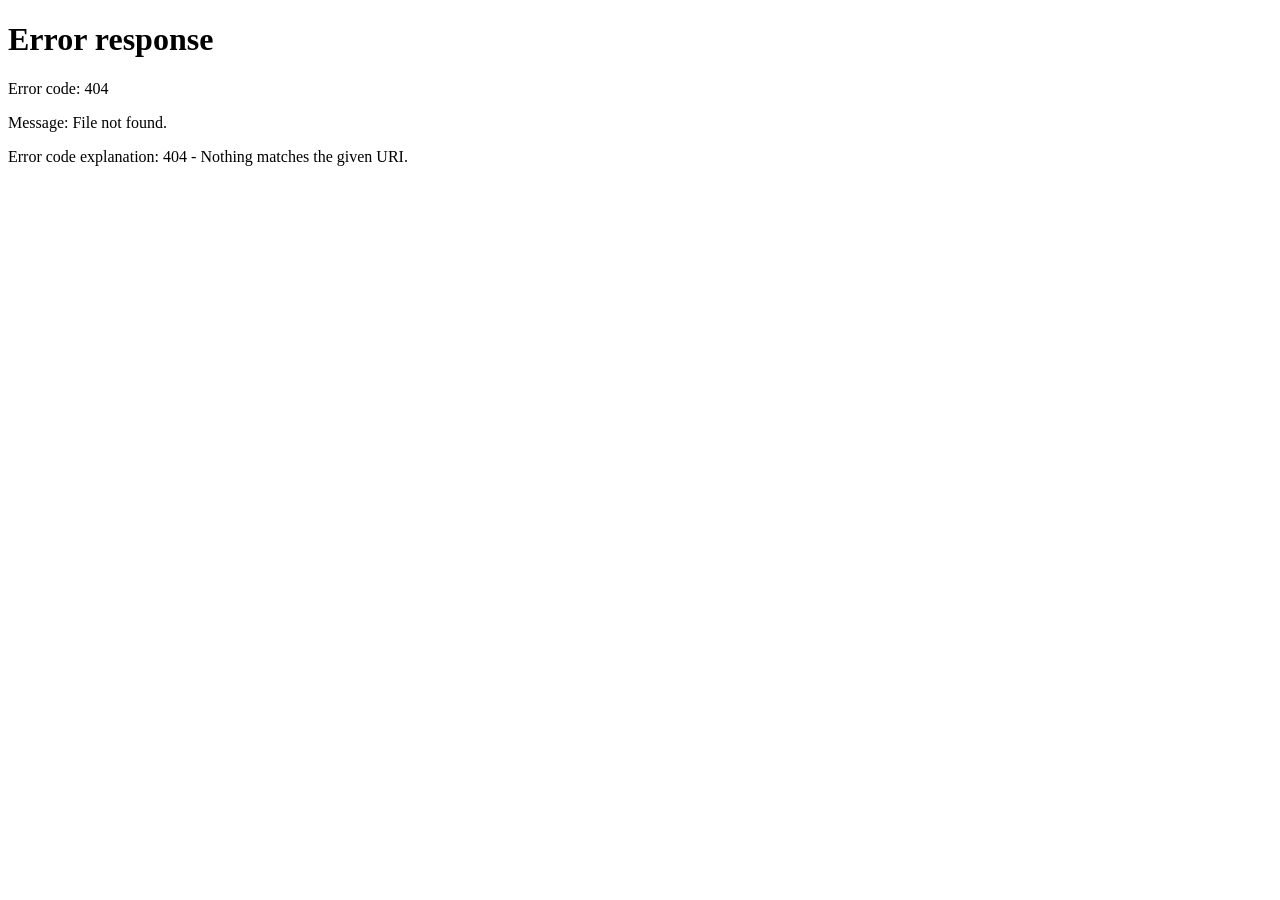
==== commit 2e3f158d: "Route the legacy ESG guide bookmark to the current protected guide" ====
--- a/esg/index.html
+++ b/esg/index.html
@@ -1,80 +1,11 @@
-<!DOCTYPE html>
+<!doctype html>
 <html lang="zh-CN">
 <head>
   <meta charset="utf-8">
   <meta name="viewport" content="width=device-width, initial-scale=1">
-  <meta name="robots" content="noindex, nofollow">
-  <title>ESG 工作流 · 同事入口</title>
-  <style>
-    :root { color-scheme: light; font-family: "Segoe UI", "Microsoft YaHei", sans-serif; color: #163d38; background: #f5f7f3; }
-    * { box-sizing: border-box; }
-    body { margin: 0; min-height: 100vh; min-height: 100svh; display: grid; place-items: center; padding: 24px; }
-    main { width: min(100%, 440px); padding: clamp(24px, 6vw, 48px); background: #fff; border: 1px solid #d2dfd9; border-top: 4px solid #166252; border-radius: 8px; }
-    h1 { margin: 0; font-size: clamp(28px, 6vw, 38px); line-height: 1.3; }
-    p { margin: 12px 0 28px; color: #516663; line-height: 1.65; }
-    label { display: block; font-weight: 600; }
-    input, button { font: inherit; width: 100%; border-radius: 5px; padding: 12px 14px; }
-    input { margin: 8px 0 16px; border: 1px solid #819690; }
-    button { background: #166252; border: 0; color: #fff; font-weight: 600; cursor: pointer; }
-    button:disabled { opacity: .67; cursor: wait; }
-    :focus-visible { outline: 3px solid #ca870d; outline-offset: 2px; }
-    #status:not(:empty), noscript { display: block; margin: 14px 0 0; color: #814718; }
-  </style>
+  <title>ESG 报告编制工作指南</title>
+  <script>location.replace("../studio/esg/index.html" + location.search + location.hash);</script>
+  <meta http-equiv="refresh" content="0;url=../studio/esg/index.html">
 </head>
-<body>
-  <main>
-    <h1>ESG 工作流</h1>
-    <p>使用团队登录名和密码，查看项目时间线和年度对标看板。</p>
-    <form>
-      <label for="login">登录名</label>
-      <input id="login" type="text" required autocomplete="username" spellcheck="false" autocapitalize="none">
-      <label for="password">密码</label>
-      <input id="password" type="password" required autocomplete="current-password">
-      <button type="submit">打开工作流</button>
-      <p id="status" role="status" aria-live="polite"></p>
-    </form>
-    <noscript>请启用浏览器的 JavaScript 以解锁工作流。</noscript>
-  </main>
-  <script type="application/json" id="encrypted">{"iterations":1200000,"salt":"yHFYy/IiD3qDuAZWs2HZAA==","iv":"6deQ4aNXMobdRC+t","ciphertext":"7TA5QLJQ4yxezh0Eyurp+eYoy3ZeAsaWUOOW9QsuvtPjLX/6WbEBR5Z1FqMeqC26JVF+/vkkOSnfmQWsRPxmvN7UFMDWwRCXYCV5gmwx2b1y3A3khKsQTIJNw73dTjY6FGh6jvvaeTwUHOshcz8QkXHWGuUyDmAuhKg06HlDQp3JeZgr4ixff9PAHNzRLcY3qE8RaS8/[base64]/y17fMnHz/xe4Euey+DBUc6Qh3fiNhUhv3+Dn+rE3EepAvLOBYb6iKaHgACfXkgRiEW+rvIUG782RxEkH6B2OBDWlUslbPUQYVJdCPKVhCf/PfG+CoZiS36qqnPaRI8e2L/fnekztmgf2D/Zz7n8hXemdp9lVXupcIMUolYiGorsQQnNgsXnluQHqooTxpUfV7YN3mfYQhkLpZ7h3PfeIGiwPd7WCSIkmjcnKLNG8/iI2LD174FwcaXHSWrpBHEYSeMWXunP06GL4HxWcw3X+THTLP6vVkelKamGCfnq1yCmSFlTe81H5WyHhwF/p6vEwl906lK8SlWaBRG9vFp/l6/Ou3+1HPcL7NG7BBhxBPsrSIn/59AvmDQgI43mpsCJgj2EbzAw9zf5M6YKoUpopimFMoc2blahm4G6woK8+MmTVztaT6lcGFNu+P3ZzZMZoHH+R7I5PSpqyT9ybNXFAAJ0+Vhe/[base64]/ufqbWAWddjYZGZjgqKSf9C+vGCIr508ZbCnbCl28+rgXV+F0VBivqPYNE5I89dELi0+hx4tPlShkcQXZt0gvxg/OGOTIvFfKsLgoVYeB087wStLNOMeV/iFQRzqF0sopmTpHd8hvmcAn9FvdIQw3ExORixEWWfzxbV/ReFNBdffHCamrrbEi5aGfBxekWmDhWQKwUYRUl7i7xqeiiaJJeGsA0kxWJVX7tQB1YflNIHYllRO6akJ+wK8J/SYWHPicC6GHXETyX9xFEYKUWsXSXeWl9lccLNoPxTNjj4SvrQrM3AtaYwyY5Bw/25X4ECBKH1W1LCj5JVnVJkvSUjYLcNqtda9VynrndKzbsH0TQV7QD2hz+Er5eQ4Du0TnrflcfQSbSuPvQg6soK7QAbG/UpZzsmIHYvlgtfV4kdhjZqhx/YeN6qqVMP+yyztSxpgZDo1qIzpfPvEYseNBDoCgbATfqcAXXmoGdVNAUgOPAT5ygUbDN2ZieBSFi33pk6q6xAmOhQZmaHVKI9Ryv9G0fF7SwP84dcfFO1/RIlkfDnRhD/c/[base64]/Rbt+5bogY1NE2VJpHsGR12nNRP1ji1ylI1RhHM+KnImdLj/nfZ2JzjtaySdFiFglKMmLgyJ5SzLOv1XoJJ0SMe2bSzRFJ49EckYfpzkm+Kd2wDVbxWcWQT8F15DP+U5oRW/KCgwAoXgXfFgYo3B1NjJpnmkND4ZH/88JRx7tvY65/DspFVqROPsRJ2+9HYN5bU1kSCifd+dRzL7izXIIjbyuoJZxc6BfjEhLCAodjivYrFR0+6CiYVMe94QQDx0yLSKD/0U/trFjeX+cz3YMkgZ0wi3C1eB+hgygkklJSMlWrHRUPHM3lz0YTiD/FWXWl0lm30Ty5tdlpKkkG0KHCTi8Pbyq0O61EzeMjaCeZjVBL7Z3Rbyb3V8f4eDH+pD8G96CURGE48SDJQ5egiMj4FpvYD+FYpLIbtc+/nXawCRbGovNhcaZhqOZRG2amWnNOzEggOD+CUc9yLj3Pyop7K76z/1QyCni7SZDV9H/d1JArvy6CzYIhJjLuOKDvx7q+vSbm4y2V2CXFL2zErW05dJSY3bUc0CdytBJM69OX9ciNbfXGE622SWNTeISvmnPchFiHus4FnSYtAXyMC5p+tLC8MDa9hqVae7QnDJJa85b6HUVTnJSLr/ZwuRi5V0QBOVLoHiMLxpRxy40R1orzBHL15aryF5irMLlk3Mz6ZO/fC9dT4WFiTdh+kklFcgRBsyhW+lxoMqjL1VW6E3ykcwNf43nwMNjBq8iDBbjWVdW7ftdiXjEQP8Ux0Hrv2VCjDqnyEDk0RLRtf9MMDBvUWqYz9Iyb9Rq3nH2FaKGAC4Vd9SLlP8z/i3yM0mJj8FTQrjZkmv+rz4bTuaR2Ov3uHb0KkHdhTsWrwnh35LOW104LM+/AV1TVqynZTD0O/LrE6jBoX4hz/T7i8E7yUacKQzutsF3GybVw9olbd+wRI6hm3BaggE6U7b7/WOQHawDEmluGfNl/kzW7s5A/dhjRbwPOdLUDy8vfcUd3y2kyHr3xRnROS/8EyRPq2TRA/1XfpAE6kI9OWqri91S0ab50tsJ7QlPkqcICUGtOaGzidoTLi6WqAKzJdPJHgjG12U9Fg7iO71QYBPBUceLiLfqw6la6lM4PNLG8mgd9yO3bj+5k9W+GS37AxxQ+4jBRlWi/[base64]/gGYFqxk17stni6C9E2UgnlA2G/ymm7jD6q95p5GkRPewwnkHyma3UAr9m1Y4gqgXmBm3eulDtM2ThTEgCiRT+WB9DoeB25KLCSgdzhx09Rcmdpn3q8EQ3XuAKYZVjKFB1pPNQEnIGzewQQksyOiMNDfiXXGp4AmSMMyOO8yCOspdQzyagx/rMuCA3ksvF4MuBIiLm/j1dK9BpCJ1S4hd9JC/WFIVSPKDPXNAMLAcuWdAjSAant0AurumTBdbLVOR1SV0Xc+I4mpbyAxLJr0v4L/hUV5KQGkKa2cFsfss2I9Viu5l04aRRkRZDnmLAeaI0EdhsT8KFye477FKWwHipggf/1xWJBwiHPXGA8FETEZkMtoKrJ3hMv6Hkvyn9mOzLKpAziAO6GIpXgdaSIkf5/r6JReP3XnDnSlzrW5BqGpM3jdc0TiITbam0ikE3phVb4Bp6BntrJBcYhxgL5y/gkjJo1jCdTnVwEQrzgcU5D+2amkqI3MtslpR1iSwPNVz6PVhHe6RLhcrx4r+MOa6mwfpo4dUUvq9a4Ii9YuiXc/xrTkAu2R6a/03qJ8jIZ8Fru+YttGcdv+LQxNrwGMTPaoq0vLbxdJ208nLTDDpbgxXGbdLbedx5S18c18gCm2lgFLVDTUDU0+/E1Hv3Baw33/EMiOfeeHVdQ73skowHaGpuS5hdViSXB7TfoKO0wPUi+vXJcFeX16FeLh+IWv0q2RO596/zs8AOFrpt28qxVB39JyewYka9orbrIvLKFHjT1QlaIxfu4sZmzCDl0xSedt5zt1ejoEu4QQBYESXsaz5RlMhEuBs2sdejXztJvcql//NU09p+9FTQTF5xpLIZzujjvrmJOmrIAUlxq5NCD69boFMkIAXQUKiMZbmxs4bGrxQgh58DwjpANWPJa12sY6RPPkwxx9Hb48CPbN7DMtTAKKsT998UR6yeA/Suwco1t2J5pB9M9x/Iwpmj55QDPVYmLbCtUDVhq3BU1wQrLnGdy76GmxCcGtOS9TOHmQqoevD+Xs69YwhrEusLI7zxdCAUEYLodjZGRaDaCH0NmyfW1LSL+QfrXUflPOIt7gv1U8k2oF//O3K3FiWhP2k3l3qhBX6yKruLlnrA6a5I1I9kRzPnbYH0N2M4zX67wF2TDaQN/2TD6nPVX57QkK6ZcpDEIfAQKvc55KGyysLpaN0mrEtrOqF3zU9mFioOoaQKN5GyzO/FsY/6TRlgkuJgqhFmaL/yLz06K2TiWYuoDDgbSLyKZXRfgK0qinGN06l5Bq6vaFyNEZMdsH06Ds+2Av0sbQqKIe68s3Ey5832Rj12TPQEo7L1hMUBLitCj+WyVJ96T52X5Nc9nk8Ra+kGK1OsoF4YEEKqaJdMnmU4/8j5+LmduhVXQr6g5aM5zZtApAfRaxbvIM21E5lLo5cHihIEWtFOV+4q3FfMHFbqU4MkYtQIZfxAEk+/+2vZ0Zj6vZJnTqFM8PZdDkD4WB7nJkcKBAE31iN1AqRLYTNhoNHr/3dZ4IXByeg+r3RnRc+miJKejObaRIGaSuBH/kwTKeEGVMUb2sC+LCpMWdYtDGtzbfrapgESKjMG070drr74h+nKqxQCtOYLCm0QUeE9BMgpoQjP5OnLUUz5Ra11CgwinXITra+O8W14b2hu4xnLiVIUIUBwTuFuZseIPG3NjFYzHrdNJk71lH9FHjnKaT5gr26ICl9B/exGhG58VRipuPdt7amGE24eNo9zoxf2cPpjamJb0+rXSSOfW82CUOFS4zSzV68H8alhlftp5eDqlRaURppz6085G4S1GesXScSICFPn1hl5MdVD+jcIRVRwAakc/Uq3JNRbCfaXbPd5ujnZNWKhrV8o2vmN/MFefpP6K57b9hqAFFGfNHMq0SDG8vFmsMjz6F6PCbOemXMCAmEOfQNViyQahI5YcEZv2d7W8Gi+vZdyaYM06SWXAzwPQht9ekQi70P3fHGPJhXHNN0gA48lsFlTDjuADZ37MpWBIJP/OGvXo1NcGy/E9VYbDgcNgBI8oEMiaju3M6/BD9HwwgcsEkZhqoKqbFQo4Z/orgYB2m8huksyV6pExQvbddATREpf3SxUhQBR5lLM59Owi/vBIiB4SjInYyhqnfNZB+yCbaq1how43Ez2jdZA7mq5ty5yT2hHDvUc2uPGhbLiyz5NB8KxNNWLVlzv6kiyMs2xUP8BFDRLE6VjYUUN/HVLvJEKsn09ciIgDuSBJVaEs56PdUNAWG27aC3w9kNWFV/YnrvrePZA+TaYJ3Z27tOf7bUdlxMXSCo4Vg8V6NvPeniML/s3QV8P507BrNX4XjkTSp7tF1vrma8woKdxmOg/fltTcTAhAgDrtCa3xe6SgEnHk0bFSDtEZ6VESNBhDcLmpwQUhQYaoBO3mrvXBjcKMdvyOHoPh56gelriGYvU0p8uelUDqKLTsxtDvibNH/g4WFgE5XfnrASVPZB06dNQ64b77adf4vKHxdK8aStSuSAL9oU4NN/KnBHKGcoiyTWiNNtLz+jZqNp1HxwedmwLjFzNNcQ6POegyIT0+9xLAkM+s2dDuayzBM0kRgGUZb2NvQwCvXMeL+lQ3mPBS6HLQDZAvNHuwC/Vth7Jq6ANG5I6X0rYt4SzDyETVJEO8s2jSLk1QLh8dOYWt04YCRxgQ8BSnFyPgAQhfGLUkT+hcv5lHaUvAKiVAXDt3R+QXJZctsCHfDdg4Gi57WNic4FJqN2j1TMwcql3EP7dXfv2p8/TO57JvsH3jcwKchonbOQrZ6l5LLjah4ihw8pkLneVNkXKG5KQ7ChJjM6M6ZIQQ7Yw1ENryZdYm3BNJQa9QF0YhxoNucUsD7s/40A8zdtN/CRNylgcSPJqxDC1Mow4YBO8Bz0t/QK+920Tb4G3AS4rjPGHrE7lw8Emi4GCKGswtI6pBuVmNIjj5ajQybynnTYfkqje1/3JaMyuNu1iEwQgEibHwzSLOl3c2bFPR7z4GYiqAyT8F2D8Av4kWNAinE74a83XQFhcurgRTD6LBsB53SsXuyg2ysPpOB2nX4OXdZKjU00vZ+1fBlbb/NjlWjYZcfrJ6ZW/wpNAA+AOtsPXApyNwW9Z6ebcl7Oo0p5J07OkpuWbzFgpTnWZojvfZ9B0Ty/[base64]//ff5GwNEFdcjeRrB7Pa9mXQ+4rbWl1kxh0rZopW8GktaZV1XPWMzM0vMoN4MDYAe0uGDgaXJ/02x41wAJ6vmIikTiYjO0d8AbaqaHFJq6LmF60j7+FOjrKGSukhsP5WQ/jbWkJZdjWhR8cz0oHWz+J9oqljA+f1eMEnX78CDxe/O31oY1xYVjuXbqHVS6Uh+6BCx21UVZ/QewLsYDCwmonBR5urytf1e40AdT3tJMzvhgWvRY/C8GJo326iEr3ly59RRG0RA7v9mQ6qxFjj9vlSBOpmzn/Oswkh7AzmFXdWyKK9ECQHmYVe6cCLH9YbKF7N4172YvAOZgyJwjRmo8m4/wF62IBVw4/iwiQpN1+v9FNYAf6Uy4SlpC0jv3fBOxrSMaDX5z0MkGMMgFLztFesSKsFTPSdTC6ILl7VmRRpMdXXbnnIR7Cba7mAo5J1NKK5TyrD+mprhUxdUq1Sug00dqLHTzsIcB4qdMi9v+I/Kl0ofvmt6REo8P7/Bu/v7KpbGfd2iX71AJF5mnjNJMytu6XJMo0pxVheYpqAJ9I2hpQBT2yQ/Z5RSIemA2ZJK3w0wRpWgw/LBRtJKCRjBzJoDX+fe1A4rI9EG3Yd1PC+LIJVUdzLMXyF67MJb7g5IrYEVHuaemCT8cTMTM7VHYPdlxp6db+t00k4Lwr1GR8OYieYziLQOEMzItaDIuYoCZ3yn+vvEKGTKu4i7RiEH0L5T/0ra+5K3vDplqjx72cEWL3+003qgPC0RXW51oHW4AGRWzUBJM+POBMRd5eeuMi5PsnKgYxTUR4IBAMK+PzNMSjLmt3peLoFo7sthNLys1/fJnDto+9ouyF3VlBPHmoFTh+WBHAbWGfNac4q7qt9jjq50rahT7Nrt2T0d9Ov2PvpnAJ8x5HyleP1AKktPgEQeuJko/24lxo046LFkjyyd4bYGZDeIEl+5uAPl2UKhfpsxoibEmhcIpJo+TBqHAH1FR8YYne1SaorkN85jwQbtjloVZuOCnwHQ9uxXS4yaYaZdGNdOrVH0SbHBqZlPelrQHC0J7SOtGozEb5WB19M3vScOJYoBmgDso6GNAhE3CeCUY6GJkLUaX/58MKPSoXihlRzomfyo+3E7nWjDeoHG8DrshwehRd+bESco0Wvo+FWzXACj9s65USYA72/oNAuFJ2gR6yA2pE57Jmgyn0WwF9R+DrJn0iVdMnZ7fxG/78gNrXQN/m9/nuHN8sDA1zODaHwujnwJp/445WErLBgy5K6ePfuanmG51tG9jID6NJHgO4sg4+3F+UlLnCP/qLgfD9fbiob8K+Di48MtfpM8lAMe0ZZISH8Pqv6V6cxmUucfyGR65PDz3+ma4E/LV5RL/vkziZg47CWBI2ZfXIIbEeNvdJWwDUvuCdPXyXnNcVpRq1PjgpOg3M0cpFE6Q4QwWp5efV+FW89p5+LyjR1/VwTdzRA9ixF9p5lwa4rIgsKSUT/L3dN8Df95WjYSO+4KcFbu4AelznRTymzK5Lj2eYdyqDisgVfFcV+EHr8hMwsQKcEObT0YntFM4zBy3byfIpzBAwm1k/jUd0iGUH2VslSS1i3oDcs3kwSzc6y/p5MrlB2VsBtckEv5XsYCMI1qy8rLDGSOIIKHc6cfg3hzuqIqtljszVBJ24ez+2HLb/n8E/kp2sMg3nMA4cN62TAlr4Ts1QjynOevlkSy0iI4BztdfvIQOnjGeFxQYe5XDG53UOiwRDUZVQTK+7DqAdZDhYXn62aJJ6DAZsMfqAbuHU1K2k6yn7SINXQAHnHbaZQor8YINXcDW2cJK9LRze7hqRFhwEpLtaEfM5pue11tSnbUvC8e8/JhJpOg0Q0EF6Z2Kmt3AYs6PLJcl9oi4g1Tk2+i7s/KdK1N3LoMYd9HwozULQXnPJSEHr7P7DJqCD2qIOJ33ITtnry5D4wZsaGQ5Va1BjlisXHjYG1UKEmzFnPRF08FyvP/eYZv6xxtiRkaoyW+yPQ+GrffCgBDN7Svl9EmKakYZ4dEW+uGQpycIVN/ckvdqeCBNjT0vjt8aNYTd+Xp3Ju+Z2w9qM1ZO85d+v57HU6/5HJq2wdad7nZCK9rS9zxz6yCOMIYBcIfN2EnOYQtNa05gtff+KXtJXAyR+ZWvFx7rG43P66Rb/1OYsOsBgfsjFG8WntITrzOrtbvyctm4YOx08FTZePzLQcp7VMEj/t+Dhi9JgFnxvEQwyVfC6AGNnEpyrYxK/eHy8nRMNlP3t/T1FIfk9fODZf4aT1atWPVMMDsfOnxCGa9VjjguxgXDcuLcSQNqRbYwimhw8+iRLXozBNoPPYE606F/4Pxyou2D+ek5flARsDKnAI5jT6Lvv5vpZbiAXH7KiKnyo5/D/U9mR/7fPn9VtJe5okhaLzr0R4+XPQIRY+wSJYHVtZacDbmu2C6LjYlYvEuB6hmdPbEDQUtZf9U3wv0SuhKDrUJXbo15RUpVaIqsaqRmp9HayXyMKkaBCose0Rb8imb7XQ/4mJzDiTlpQkiD8IWCoZ7YNvLFU+9s+i0NxHvcVtzryXO06iRKl8AhqoyiCuNEG93pGJQ+WSXx5dbg04mog6Pwx95BgBr5tjYY0UKYOjT5DaJR1qdpJy1vApc0fy+E/TP7cD3rBnf1cG7zFyEXRknK6XT5qm5A06ECuQT9ykw1ilbCVwjHsrxaQ6vcOcCy5UOeeLOtr2urxQCnvOT/0IftSB/2YIzslfXficdGx+vrfw4EFgG1BKPeB8thbIqBu7yW1fRHrx6i913S87eO5T4sM1Ijbsc/9MxFUtaKEbsuWRtsG11xZMpcQliXrNZ5x7mKJa654mq/wznp3kpY4xz05uPT4QRK3eno0QmX2uY6yYLAcyfbUj7Zm3kV1EmLWdPH90SUs4aycPOmQxdNv3AmkTBkQmQqMSUwUOWnrNB/wufK+xygbI0261cbtyBukwJ7GYy1tV8S6po26yWChdXcIA6X7vLZKIMF+viCrj2L5UOSDqmlxW/KcQcHl1u5sKLhGAwSAk+Yl1Z6S93kBgjpAWdoBeMmKcctuPDxDFpmu4+Px1fjtpgWUgs/JD6wyOgIG1UFTYQRyOvgeWZl5qaeaXsjutVfvHAW/ylfBFxoEufGfXE6EnxoJGCElcdjx+6EN4jwbwNcZ5Qsm+4dtwxuQcADwBM+gWqhNWt2e67oEcPiGx/0mKWP5BgOn8p1HICDD/GSpdNEQxv34JwrFHYZ4RI8JZrjAFnRO0nWURYSBfLjFjDkwF1SXaRWqFkk0ZwzPB6EOwr9XAXiHGM9awzULUcLUB/rslvGj//8XGlVzav7MMfVw4Tk8kgB+a42rRhzou102ZJEng/c2Fw3ZsHtxk+nVoNKViWfmrcMyzwsL95cIvaYXW8ZB8JQfJktOwhbp12xzaww4F//VQG/IyDOUbbZkOwUdBiibWZXS1eFu0lyMRAPv02QfTwk+pOL6lgO+BKohY0N4JSFADGS7/[base64]/B9pmQ+4/ssmrYvHRZ6Zhwa4SKx8iHS8G8zQ/+CcmwA2yzdeXqfh9nPokCBvWElfUei3PYux5THW6K7RMFvW43gmN7C4Lfuq0ZUHdk+l4L2me3Yj+zP1kyBA4/i4Dfy01z4fDcDbfIFD/[base64]/5nrbuOfm1yoJpzLLZj2pQ5xfi/pYIcqLR5AHn9jBxzgKeeL9E50RY98juU6D55UO2WiDhOA3haBxlfNkeZvqNBnLH8JKa73P0diqR4hWRDFEJZ/IQ/[base64]/nTuwCQakK34fkPy11Bcwx0BPuoywnAW18JmwDAibrulNi+uPD5FVdUBZgTDQXs/gvcTO3y4k/WHiIIV3UY7rfOVLQmUtlPU1BZ1fD7rHXkJMzdc6PwYCANckYEABlwP0TsVBcaRCBlY4d0uld5mY9+iCsx4/VS3MYBo6n57WRNtpdXSxZRPoeG3cgcpy41NE+47l8KC+g0XF18ER7zeRbopzm24pkU04qausNvomGPw+x1gg0Gew4c3W/[base64]/qsi5j9gxflW7ANb7lxVNCuWad0MxUvcxko2XurzwQ5BDuNHoxJUuGTodOO+FRUaKJ/x9LqjavxPWScdzsyQqJlHdDhvXMOpNR2o6n977mSyhWC0MJ3EHi5Ob7izogOlBBdm+/xugbYqJY1qXnI6ItGIAiSmWi8dK5Jd8bVJ7lFru3WAcycl3SE3zL4N3VUm65EvSy6+GiEuiMhy9xUYduOn+9i4NaPR8o6JyAL9bcTIbnHGN1oJM+FCuD3UYhhT3g/CNjuRXPNk1WoT1wXKTsHI2QPG6MXbAobYIidsh35xQUmSdol02/xDhs0boXnHJfpJ5EtuQogPdKIhgCB4gL1l8LE5+B5dtVIVjBOR0Ke50nda3nekR6nMeSG4+BZnkF6MC+nirz4NDIb+uN7Gaf8BaFco1F+UPnaoljEFAUgJEctguRqaO0a9cmIjyJUTLlKTVqs3LQUj0l7BQxaoU4dtwqUVf+nReDJ5DFAFENyErGV/FLubNSfuEI0r+s3ODLRuRNMx87kAVi0FBpBSFJiAyRzRo3tdYetIhcgunwKSRqYZvuEX6zEumfZ//ovYUVFJfOr5T1gGH5m5gpDsrh5fcvNhW0calP4tCtR4CUvcDHU1ogO2fy8Vvr/N5Jg/emCo2l1nro+psqXnqG+hU/gsEMTeoe2i455o1Nqi+hm2Dn49UPAh3NqQGAN3jSekMWFBwgaT8SYMfZlo8/YXFFqmuhAJJm2fLfqU7sxvXF/j9ov+kHyZ0WkRbXHXqLtnRbCw1Yxp80iF1DJtO8qeXLBprp7+syCVWwv4T/p43L1IfvrAhSRl7minA8uEIP3uzh0/9QU+pBgOctErKyZc4UwMWN8DHn/CbO65aYZsC4gdHYn5tfNvappaz1FcbmzBLaPCVsIbbubWClmZdpsAQuryQ5N4YFKE7w1ZC/[base64]/+ZLZzgT2q5hFRnx4Cg7HU4GHhuKOyli69FztrE0teb3nGURGZyUNgKSeD1dlS1NEMsuH2E3N87E3vl1faL52EJJ64vdQ6f6TXaTcAVV7+wDM31sYShRW3EKAL7ZZv4wBwrKtFnzE19d5Xrqvo+ZexkpqqkpaWb3zt/p7B+90ygujcZ1XKUGXWU1z429gZFkh3QQ1+2zcO0cTyFqVdI9bh4a7/Eu/Kvs/3rQeSH8qXkpfslMFvlItKzY6NNWtR/o9RJyEdzi95IuDmiRgWLUqIcsIt/zqlWvgs88OdxZrZwSf4e+E3PnvsgXoGOxf/BlKDhtMsDRMxUaverdyiQZZ16jAv8+ALUjyDxQbmq2tezNc1BfHMQz/+AOtQuRGEnN/PeW8/8RWhWNUiwqGIDwwKSEfiG0Cc2vUHc/r6uelI9wiym4Uaq4k5cIRowoOHYI5fAA8kVk65Vhd4W+N7SGElDqZdYpdZ7g+twFFxVN8yeFJjdYYQzIshdATXKfFu8WX/F8cHUTcjcby3Kw3yZWBciu06+xxJf0tPEaa/C0rg9HEDcCGKemenZf7OH6e+zDGphkhR6qtHG6V9bJYqYUJBguw85J0ZhnupDlh10FvZgCwzRcsnMyrKAvj1wu34XozpPLwiyxQ1TcWbx5RUoS2p8Q54uhq1OHpinDO2H4oEIpsP+TOyY5Yt1+nrbBBLHxG8JY8nwBx8zOGCACgqLgUIbtX4Q6O1CG1Ju2c7fpgVJLs/30qw5ZQ/k2F2Yfu/716Ycuf6FsJjpzH7YkpCUN0EL8dtNNhyMDzwJCu6lM+P82s8XRIHYwZ3JLR1oevGN4GO7TQ38KrcPO7shS4GF9tLzoykPy/Bdt/[base64]/8gBs30VL3h09PDjbr/PFNOii86FYqOeVg3//F6lkkADpAcsXUvv0yldkOX0jEajjThyx7yCOYCJzhgj1TUJAVcc3loO3sT+opJs+dsIGZ/K7ISOOKI8q7Ajo25XoAeud/3wHMxDNsLZ2XfZglLMJEj2zmHgC0j8EHN0sUB3ZCjWiOAbVoRJAEgc0RSedxHtqQWltGB6lDx35AqcOEzEBF+daPM8uTlezr1UbI/RQ2Lwu8KPaOmbUcWB+iNCNgjzdxN26HZ+WgRea7SAlWmteUh1LxC8UeESm/p4m8G6NxNpId/h+bl6/IAzWFSZ2TdpPnIpZSRaVCgStXio7w8EDuWTnRcz51xlr5E4cDQHslKWIkvFJoy2nqt0KQGsCjrsgC8oQxO89p3mJlyGHQIktL2OBjciSQ5Dr7WZYLeVe62TR+dTt+gy1/u7v/QWd+4xlm1DCpVyytKwg+tc24gMsEtL7t9+1XV5ytab4uTB2TTafC3JIS6jzI0ZCh64h0KFG82ckUizM/XCcgq44/Ja3h23HbKbFS/[base64]/qipVqE4XW/fDkjUkrX4nqSkyqYgATxtBgSRRhI4tn8N1CgTSSFXZAAHBfNUy8DbHO6DKmmDO4iXz/c+pxRBRDGX+yenalpkwYWfwCJlCey481cAfFfK6HZ1WivNGwsfEjyeZcHAgVEHKQ60Lm2kgoC6KtW2UTZcaaoXp3dUzJUiPNSXft/Ek/ZpMLV+qBXpfiNTcwUIro9++maWjv927zbimLZ+ujt07YlzDVCP2Lmk23L82TYtwmEQMByr1S453gVuIp8g/ePB4rsekYDc1vfavUcaUuXNDzRX0LbpqGOQxXVITYJCwRn+F6EoO3lG7bS8Gp1DKRCqgt4xSJX/cK6lgn1rZy+FNxDuKnS4Q5VwIUtuveWOVwczkOxb7JD2WSVroczeTOmwv52WgsvKVDAYC0AuDbH3h0IEEU2kDEGbGfrEMfyh/BR18MsOgRR5CY9qv+vWGbDVTYYy9UBsEyd5IgOjHDGpsBoHXfb8lP+pz9jGn7o9WYP4dzAHWfXzyR/h4QoXQJnQRlfm2pp/wER1WnR06gD7EKZ7DLWrxPNo4IUFtcZ30jMusWrlSmQp1a4YDRClkPp+Rg3dFSSHxcCQ5+DSuZT3maPzfHDIVl17T/y0rnyvjr9QRSBpDTbebcmjwLMlYkbXZhOa86sDQnGZbbhtpgqR8D7Bdh+LROuxIpb+duyH0E78IcFC9mKO0r8gJ1YSKH4+pHxhOA7m0xO6buY+8vmF+StvQ28bI+yltDAjlfr1ts7u+9JPfCEDlrH85wfC/CqYJeW/[base64]/hbIxqYG4zVWPMZ+8F1QhxPzw49OymarxtSaxRHBX/PMQk6FXXZxUjcdVXktUkOfujs4EXA+r8W+CIY8LD482Wnerf5fuZ3SJomLMwwXDecd/OpqQw47FHCKu6+I6mQEvFa24bcIYxgMBuzvtMbaI473q+tlGKgS5RhA4e0p+yCnZuvva5DseB1Fav9DgjAnbz/3fU7pZe9OzeMul84dE27+JkGIZ4jdfEtxiOBsc3EVInY6kprc3yCgtXuIJOQVWXIdoOGazj0wbH0BggMs2yCJ6rYIW0yYCPE5H/uAiGFAeLLZ7U3n8QUesq5s8jLB7hG8sMw8CEbQOcPcFAKiGTYAxqt5EqrdzsFZVMFwAtI03xCHQbGyL+4VVRsaQPPW1fGByGwxndB3xi0/a+r01JJZ9jwPwpC0oT/xFXUwMo+z/WpGB3seN+ufBz/InUnlNxU2ZykeqkqGDMo/Irc2Ae66ljfQsVs+MxOXXAM777b2mr1DOY/z4SvTxbwnXiUZ3yaFRO9PnQDTdQ5YbhteHVlkyv4ArEt0+373BmMe5H01Awe6t9T7Io96cwZYuNH6lDJ+g7YzCMSuV0AIX+AvXekmnqnWtFGohzuWbfV4IQbBwc2ynWm9Sz2utnR10gR2l+GJNextRpXwTFDJhM0S7hrD65oinI4wnSsNKU7Tym7vsgk/zl5b8BN8OrYrQ/FLYOpcZqB+J3E7B1SWEoiRIqzIgYCnuezjC61cDxLLWUBR3jmAJSn5Rxj9ZnuWdzQKvoHnuKmtiydONZDGrk2/iPWUOBVjl0G+6+S/kmwPDQMhNyram34weuLp3bWM19TvhmuXTj6vGqVblY67b8JtuljmV0g2hj3xloibbZciuPhPPWFbKJtYEgBZqfIRD+vlwxtk9FoP5h2JZM7eXaz2qycmsiztKpw1Tc27KtLbYfweP8KRUEyK9hSq8TgnD8B3/uF4HDsAV7Wsxa+hdB3bhHIDn0z+Fv61rWrtxMlnr113rj0OOkUxaXm2YN/7JHGXS1wWJ9klxm+mPnx4sgVJkrhH8zoeerqUaRTIS+uaswZBiwGxgazgavMUAqAx61EbTNd/tVD0XoGdcJSNjI1SVVUsTjDk9EzsrWnD46VHxSMf9uTrgXsiM1Gc1kiiv6lz3qks3L3BbrDoeg8uj6p5+uz0GrYrJb1BcSSgeJVKX9NJuqAFITOz7UImFvUUoA67rZIDOZ7zo72wjU/ae2KRwGo81tdjYDIqDC8Eh3amTtecWVeFUilCiC9LT1tLNvBcKS8A+Xhdcr6f/HVyYDa2BcYI2suvfjUbeCMXgmLS3Gx7cWVs4wPnma6tmhhp5QehSniK3EWuvF7+YPrs/7TPZBig7jGwnZIq+/9r8y9jtBZTo0+HqAuQZH9wPIDA3IBTFFNysnltWlbCOWhuhrqPUjozVfCZfvxRybr9VnQViyloGlms8g1K0IXqgaBdnWmca8ZCwkRGx+dLfZSIz4bt8ko8VsOuIYkqksSlDK9FuiZNZII2ndKtFrZb8Ei2iF+xnYSLUDX9mCgE5l4q8BA/S/Lt4xZ6nGOv8LOr3YBETfTzySg628SX26BTOJyuiWyiwfZNSUlNYlMgw2vGD+GS4oMzhZaOdy/1Ti6a+veCruQcJu3JHqjEXcqUxzHxPXaUlm341QRC21WCHKt+eHlFZFWjAYVSxbJvrqKS6DG764SIUmJcxC0nrArJfdqxencJmCpaID5sGObqEmV3LjiJF0W/TM4m9tn1yMQZEfTt4WmYFsvzVm+syeJM53wRWgDXCkln/Kgpzj1e1T1UVgewG2oK6OvGuyLZkX6hDxIPnInNF4ckFLgpDK1xD+a7cok0zoHNIAl0qxhdy7+2KUxD+fvPiEWLJew0eIOTvxRN7RghvjEja7Ii1NhbY6yF/D2XVWpsgCtxeafX2b618uoUeIY3oHSJjIEuW7397EAQe9EC8wld9Ux2C7bF8E+ZZMuMZR6eXcDFspbs2Aci7cIj9pdvjLFOkblf/MvtLLu1wrWuXqznG6MjbXwy6E2IGKS4vR5BXq/drGslrkXcNQGSpn/6xKxV7YLIMKOgGjUqH0Dg/Cp1UqyOycNnRNIAzdKZvAzQWx2GACO0nGFE7xbwU56aqpZYHcWT/QUaVmlI3pQU6GWgyEFyqLqdDQHbmeUStEfxy/[base64]/CgfJ4dnq6N+Z7/35l8yCB+EkcbTMty2Kgfuk0XPM5UCj1lgV9CrH/cheaNNjNrjtab8YQOpAH7sSvuxFJ69Ds+Pmaxxn+FhuqWFbrMh0isMpEU4GLxlrwDWCq4n4oVdkVsndKLG/MClV7uJWtQafXOfof4+e2+RV1K84wFE8CY0IsNOoH3lXz+DEGoZNksJ1TAjRxhjrTJDBZgQEz1avSxynhsOwxMTDdb51CSwABkOOHe/26DtijpqC9O/qPMNyVk6ngkRMOonElByNSkezYHBaYdHTmJ6xogZ6wzoh6Ioqm/T7ma3SpqUgfMv5exaiImqj4XCdJUF23hnzzMQlzE/PVrRMciDMnEr5Z81TPg16PQUFCzeN7cm4sUi9YVwnfIuyhye5B/brCOxgUDHleoH81rNVDGBiMWCcYe2lfGmzxziu/XiXFP2Cg4VmFoaLS7wfb4d6shA25HXAvN+YEdQVw3Sex226UsoYobRTb0O93aeNKVSgJoN9qB/vkU9uI/PI1D8zAB5GXWTivpv3rEdDcTY7/2Au3feBGqPN9318vt6S+HzP75zVDEn71sEYzV/QwR3+i4QxFR45HR0H1o9EEM8jW44swQFRTjYkVMubDDJki4tjia8Eu+OCJO/WR8p5+hmRP6lVgOQ/Irf+VQ1EznW8txIiMTSA4riNIhk/GWD35E9qbbde7ouL6D1dVUyAiRjqoNvrwG6H7QlzC3eGGgbk28dnvgE9qJIc7V+KooVBOEjUyyoBQbEPeACzXGlzQnHTS34aVns8MRg//7e3ICBJWNYExSchTkvIqQObxEDRVbUeYpzDvQ5MRabx/Gb4kDGhuO/DIXzo4KC153uni57kVCXB9W3V8N1AIBE5/oQ6FyZufBZkhzYt0Hj5VDOQtwwwXLoEZlk6P69AQMvO0/PuPSgMw7LOLZIDZDoBQ6Ob+zLPrNYOppoF/v0yfaZ3HRzF80nssMbhKOn/g2jZKXFBD+aBYSnIkpMidVBfrHaIuZrQj5kxaIBuxPDr1fw9Wd/Id6VzHJ58rlUhvHU/lt0o4FxSTltpIlrtiEDeiwHcyYbyAnIiJnRnhlrnHXbfsJNH6pKJMsuAbTHNF0jRICn498Apxjih6oremo6/AXlzYVYj98Hw9PX5qrh3+UXEGSfmhjizB1gtoMWjod3FGj5xBDA1JdpbVaQzJr1Zq1/WBtOG/fHWP+7H1ztCS4O7CPA/iac2DTElKAPeOkYdbMTmqM0AeSXRWf97MWh91u+Hc1Jt8sgEyQJjmPAJqbl7tDdTwR1YTnkzpcvPYy//vDGjMRLdxpSBv8ZInRPRRO6lo1vWPPdQsUSfJ+8pPHDQSShBrS119t5Acf1DzZjjBXxJi7jmeERyAYa7/I/vGuV40o7uVGGKtGjwzEtU19VNSDIbjy9YV6c3B7qJjoyFEoP9OxfUuyhNfW0oiL2scQe2yhnGh3tKC3m1kvhUU7FYzpZxVouYlv5t95oilD7aI122dvV3vXdP9jTbVVDknHfBF/dMGpsOUucU5Ne8IwHM5BrL9/sx3bIVN35JyldvWjB00CrjaYQ4g/mD6zSMXO3IxmB3VaJl4PKLCuWUSQaFSoEQ+/x+KFvI+bwQkt5A9kox0O+AQsXXyJyQxqX0vJy6i/s/fNTOl5k06bC+FRBPiv3qKxdugT1yNHjwC+I4Repw3pQah4naFYhm0QNwB3yrTCt+MwhQJK3WrR9E+R/[base64]/NqrKYnO6OSuGgS5bUW3mJbM1pRENQ/ByFeOuP6uVDa/4/F+wCv/GuvjsK/CfXz+4Ez5tJ4O5GwMaJ+ynRS6FEXf6juJoxm8ghgC7FrhZoIMtKlz2VqXgmA0MJVMSByrWDg5PCwPyA3MsRL3ttSbV0iFy0U4Zd6NS7sGrq3Zhcakq/XXPJ0t9mjoideLMJJenXnG7QupXv8XDqG5HOVLJuuf2APgeknYwKnr5oQ/NKkgU+kMD8dtM7Hbzt5Wv98uJu3FcGCMUT5t176IZUKi59JBHcuQSqgDREWs1cJqLHaAvx7Ew67ofskCsBIvGtaYTbDi1IdcW324r40m9o1sNNE1d+Ey3TQR/SHcX/3II9pQ2WmlYJLDiCNVaPFhkEQ8loe5O2/EZyMhMhl2ojTXbvKmEfJcyUMmTWoIioX+4eMEV9NwiIjYsU4vDV++/JjOZr2tOEX1uWwSZFJ7K4WfLgtT/5oI5q5a6YphIvNXvF9n+lV8pGbsEevMs1SvGiutjK/CnOOKGCh+438GI9A9zp9LTousbjtFZQFBZt+a/Ca6RhIkkpaonuEuG+JGxZWs2mgy3Bmwkv9kokA3a+TgGHyp2siMzR85nYgaiZAq5AM0HE76/mxSVCQsVHBH1QCfmX1jvbHcb1cMj79QRo33PXmTjLTWI1MhV4ssHJ/+ORhTLPqUwpz19s2x8smNeszdWiasulLQ9GjorGQPtJtC7Lh+1op6qPghJMdTllOlRRzMLM/n72KzfTk82Z/aSwRbeSiFwUpSAZLlFJZsgMXmpZ5dNkvIN1FPZ3p4fGMwft48W03sFT+orTGTaZz5v/wwxTGKGccCXM3ZVZqq8M3P5/rWOyaq0jQNwKToTeswv1+Xc4exI5CeO80wEctsvq/rSLukpJf7B19pf4IiULKJMeZcb+dWqwdvscZUF0sRN6csg7YhhDaz6ip/z+yxWLbgKqq2MrQc+6+okAtege0iVfUfYEwrdor44o2L495fg2mKJMTO0ejNLAkhUSOwTnhC5Ubp7Aeuel7dVO4gElAdH/3tBeh7We5uZHrP72yXdLX8YT0fZCLYlh1tTkKXM+UPd/ZRB3AuuA+Q6XqNukxe75/ipDBJUgTnUzgi/M9KDkY1FMaWQxl5U1838DawSwHR0y1tvjYL7+rYZYoOPasrkM0jiypwxKP7QB4N8g9q9m/9WdpRGCYom1gyksZRodZq81X04xf5jr7n+t4SAvdzyf2/TdHyq4ZUzCXZ2H53BRxpPrOoND68H43k9WVqeo+Uu5YcrPGbgAGCqHB/HTtNQ8LRdkpNwstmNtXxqW0RflM5Qb9aTj50EH1z8rfC3B12cbGSuUSpZh/mL9ucZq8dxm2e6GhIY1A9v3SsZUyrpc77DkxZUVhslatVREw93/km1sQVZucXmMNi99qR8qp+7vtbvCEI24Z1zaJ58k4wlUV1PuB02iX52SDEBw56cxiCUuUULkUdD7vnBzzV9pknqfBoR0E8Jx0q66+fPN+OaP/CLKp+F9D7s9RfH2CEfo6NtcjWfnucyU2+4A+MFZ7y9xEdTzaBEf1gR84LBaQnA2uc+NcrsNHw95vvpGMmULYIqMLSzO2hQakkLT6/5BrYkU0npO0zTPpjLLH5cx1cHJXpcZ/7RRYcicd98eOiNvUs2MXByPnxzUwEB98QrAHLToByJCbAkXQBIxUVK7wK4gQtRh9YDcVL/rIE4wPc9kkQ6OxwgLu6U2qhhTe10zAIxR7vQpNomG4hKjpUevZHLM5VGVQPBKRQza2M76TQQfN+5XU8hicdsuklwRdR6/kTePXaiuoYaeyb85whzUisREvWWfWhihS2XHi81JwKuutFH95qCG0VtK7ukzG+diRSF/2YXjpmABJThdaDdjpo3l5gthU4QQ7In8H+lNjoiQqodSiNbi5LLLV4vl39VH8LXWDhKN9Wy4mKL/YGQDwEHJqpnkEInjHn+/n9JMXXi+9SRsKHfcgIy9K05UbudrhEvJ6c5kySYBdGHnUlFPshu490dfDvhj3p3DlOr0hAoIOz8+K/VhbpKlD+yLcENhzJwvXeJeT+rSK5hT0RpUVwzHV602XPJN+Qgttg60r+fZxvdZliBhSxF+c6ral39fskxm+Zt1LCQszbEEpBettm6+EyMQSApf7ZubfzZetn9ACF2FsoRe3/r074JmHYCsomb895zQoFnAUO/WaJggWegEdpiSk3sy67LTltpcLedHt106CAQEjkE7+4d9trDbhZLr0vKJ8LDAD9IBs/Q9+y9hGgNyTl2NWi+MMtcsq/pVGDjj+bgFWbrIaq0jjjuWNt/E64pKXf0df+iWzUX4CtoGyiFP8BgsL09CaT/tUFgr9EXKV1I1QIDAJ5t1in1H+sQmHtk2KqinkUttIS4dbo77Voy0VJLBEg8bbsdwgYeIcwRs72Ctlz5UXvMhvva0mxD1GRySMQFi7hrU6OqrC27w6g6GfLyh9j0uwZsCRIIIAqYVAUGl9e9CYrx6z5DxfBwy9WqgENQSIFVEl1/NviGDW4pwI4VhdfUaPXjmOB2Ncrc6TjYq+/iZ5VkfJiJwR5CDLIrTAOewN66SIj5YzwC7LujrYmPYwk6smMPMOHYbpelYGPmlRASPN0IrvJMD0u9lkp8mCBFGIO6zOqwPm7wWPFHjhfMhj386Sh2LVcDEgZ19KipD/0nJNJv4q8x+S/PO2i8PraZXygslLLVj96xuyAawoyUMFavayv0mKFRd1qsV1vCUBhP2jM2Y/[base64]/+v6Df18IZAWEUJd7ERimCSuUrLyGyFWiaPD8HH0e12D2saWaEpAyOgF17UTf+wFs1nKW1qwLvXeffzMzTU1mHLd5Kj7B+A/vQuxiuy2mzpgxGl49Doqh6qG3EoIEy74+0m9xe/0Yt4TFGlsTC1BwzKu7KHH60aUZRyfOk0BQcKofTsqYx6P3+sBbG8MNDAQr0vzlmpnZfnYU8G0C/sTVjizrIT9PvlFbPs/JIcQlRoFxwa99cinuz0YKrNsFFex1jCFt2gS4WZLpEbkyRAfDeFnPfTRam4oUb+8UM1Z1t2F1M5Qxg5hxeakmRZvTw7MmAqUbIVIG/ME1jRncBryA8TdggL7GjpoKLFCYkZFo7ChFCVArjz3A9vKyWJ9/G0bIndfBsOorTCwkABfAWytkAZn1Va7MJXiH+p23kyTuxw2q697oJwEXV8yeT411aZR+nbrCsdKr2JOygLO+3c1R9CuFmPIh72RQLv7SIB2emxztMfPUHBKkpIIurd/9zbP2SvEh/nPHq8pBatHglbqZIUJ3safNijQOIEipujBULUo3eNYr0MeLzQUuPecT0kwLEIdrX6mjxkiNb0WYCEmeDdmth/93QNxoYopjMvhhPe88DHDXR2AGA6sZgoofXxuWt6YugRyqDXwEw/1mPl/wUQFE0x4HUBNloQaUR9RfC5BRNCfiW3qHDQPdGV14kGqg09WJJj0J3eGpcbxeaf0vK9KPK25pnJK+tAZFTUunwtivS/kH/S84FOWAa5NujD9WHJPJ96gHPX7g/q0SfoJqXcCiofvsmZnvAMsZWNqKSSM5MG068AMjRlMUIFook8XUUHn4+b8sQJOyar7sJdO0T/g7IsxRTRDmr/BWGLeAkQXhDtMtxFr7bCo5ptMFdPZs/PmUp0FZvhN2yCIIHwh+iVh8WcIId8jOixRMHCd/GcxukeWXqY7dhnk1KMlE3kLkuw88sh0uNAEYXefgjtSFNVckrgqpxYJ1elTs0L5+K0D6KkbyeOPK2ur5H5YhzNHq8lQ2OQZBtFfBpHA5IZaQqvwFfU9cYWrtxNx6gDN5YJEHMMEX6ktaKG7VBM2dXIw3RuWOsmaBBz/Vjq1fkWsnrEK7/oBvcHIzNaUrU5I8rB02+yGy+wIH09YyfvFFFTxMxufARMaMikSeCk1ObNSJkDQ7Wk6sQEXsrg2K4M0BmlmnV1rWkK7QRiKVAKUtpIqzwFCRDokBtRmbg01CU68IzZKshTIR6SGtW1RMg0pU4Nb3xNjuSCZAmCyvqouEHcMYFKuWwm7pmm+/OZ0gFqt0kxk0wR94kaHWPu1Rwq/rUqi9r3RpmBKVUlVrnZjY3lo5p2Udib7AwIv7rIbEe3sIQVlBu9UL8EYRifnCQLrsQwxrUuvN3kw6/aLAO6Fh0nL1ihPOiRUfvMpZ3+hcGIwhim7mQw1aELEq9kXFHBIl6yyPG9QFEbGcBL7aE9x7iHOJ6UluIso9U5b43/rHjOAqOb2zeDEkdGvxDL46IrZ7f3U2XK0wLGBiwzo7+dDls883XatZmth59aX1dMvRppN65ogxbVutGSK5cnYeY30aXPGRdrq6ZY2Rg6momf1QvGTt9dT5RKWwLddaNVqPw9Hp6qpg3FmsVnUWW44KPqDNEmoaYJNProHh/CIjt0GhPO2cceEQmhBSEpNbGMnbZ4vSZzucriH8m00TbViVncee4XhYgCbGyJyoIUpKVKOtfh7iAFkriDSUi1jFSxmugWktajEqRzUKzowro7e1Hu/WWnU5+1drgWoviytyB3vwWiZfSXUi20P/7jSgD/kbpAWF87sn0zgRIyLc6PJ9V7bFwUhu0aWEul8MYRyILXbNSM23v+oV3lROOTbljWAFEdyyjzJ0aLT5jT9MDPf/[base64]/RNxyaX9tBVhkkkZYCvBKj2WIxLWbbrLbt+jnxBmEIapLS4/3/CRo6iROvCCRizTwlSOEpjXICazmdYOFLlfUOv+hl/[base64]/nkJOJ6sevOYWkywy8lMCzsvCIEFAUgaUuTb0oX7BGDfmus6HgMDhwq1f3s3wiLfM15u+k7R08v8NxQGXvcWilxaF3so4qGd00w30y03N2FM2QO7K+Q1V9BtE5wcUU/TBOWDuVGaozqEJq+ttl7fXRhVyV3yOFCfJ/faHhXGGpg1ud0BDvIzxjjrEZ/9o/X83uYTcq3ClynFN02PUeCjCrWYcUWDxUzuQcHOM6m4wqUVzxmOOlxgzSDTSB3++oqUhAJFjT+82JKwoIW+nVUWxUJxEapks+kwZvKUHMziOdXtzudThSr9Zy76+U/ax4OyW3OVlT9gXP0qUHPgAzC0QBo7MWFrml42wtAaoJnjuzpIScKcTjnJA5Hv012IJgLel3m2EVrV7FGc0OJhaaJ1vnCFeNFoyYZhrdX0rD5zpVdZaB6zWHMaDLQeUtgP2k14y++/tP4IytZB1pkNAjKKE1d3J+c4uRL9bgCIPVmveIIqFxD4MGmBuYFE8Q8jjYiv/wAGkfg7OvQ6RRklXwfeX8XEAl+79WluzD5HFSccMKkyMYYOMlWKXzb376riNnhsTvYrmGfnpklvZCcDyz7Eea1smcobneuXp11jwdT6OvrUfgkY3KiTEOsqPxGVuCfqIGpAgwNhRi0Y/ZpZgiRv2egnCNux3jwjWnEhii1D30eXgsiP8bJuz8WpOX+hGTs8hsztsk1AEm0MD9gcnSIBdLRXZq+TNLyNBokGb97a7Z7uCghqtPwbkf+rirHcn51PI/quY9x00Aw+dwWCjrA2tilPy93BAfBzkbu4bl7wAGtGzweeWeGd/0HaTJtqOnPPXsytpuHlf5cNgdsq2h3n0Rc93kyyrw+LxgD9VvAFlHwlzjE81ENUjbDZeMMIAO85lhYleydrSfMLRz3PmvioAlqmQ/1Rl8IcTL+MJFOtYBrlmNGAAURqac9iNW/Yw8wCHmHeMoTPocvZKJHzwS5litkOmvuu989Ss8vyenqYrHWSTCRvwAM9oWCvmTEcxK3oop+d19xNPOVThA3D4MA1AghXkvo7O7I07zZxm/Jl1kz9FpIhL8D5lvhbf2xlFxEDLUxr4fJg+VJv6uLKuM+23EiVl1ecC2OIgTIVfsDhnFE7S6YtzybIOlgSazMyrXMt36wWp86+1rHYtyq0qYMjTyhd6pqC+GGLv83Gb+eHQZ9FGucit+sR3MO1DNHjW902lsvXzFcxTAxk8wAf/XjGuxKj7v1FWHjIvrpYN3eTxKnakmgt72qLL2iVUI8SGE++OOhzyU2heM9U66ncmjBX9VJ/vV6oDo5EBk7Wth6S8oWQGijZ34/J6JYSVvNl5uqSte+F01Q1KILun2VhJJvBLO45Pz9DdV03jG4MgUPVOCNdrBpsoK5lWZCL3lSrPPgq+YLdOlG0k1YfGkoXnHyQKh1CZFRsIWfFpd1egNXzH/fQDYkexcrzt1/9A7xK2dLxkx/Jv8lLAhbCWrL2CMHMlAPRvytcBF/CWaeWxX7cmkKDMNaTeEygkMc+vRYgpK9zjJ6DsmQb7r3Gg3UK680qACfswxWFvZ4bI1V5rrMYKvqZ7SgNedu61etY/CXJ5Q/BlVy2wEW7b8oceV126KAi1Sxy0RbiWkd/1UWYwyWsrWTNceHXE6QBNj50h3ebjCeh7RQ4uLy6KIvyaY3yBtMy0erKMFy+Lz4VSYyWwRQDSEON9Moat8IXogSjIAagMAKhIJLv6F033dsIlRq5PZ9G9+oPLLKOEVvgAPOgJz8WjGn9WL0qNkfq0eeT2vGlPbxKq8lHUnVOoOGEWJdaiQYG0tWul3TOMpIkGQNY7/wTPUwvA5VuxLiUMgdOegFq2WAVAANb0sdnhtdsBvtXSxOuCvGu0Hhkxp1bWLSit7hlAb6qUIyA05Ee4oHmSNSH6w6aVV2z1nz40naIyGK7cXJp6PUW2UeBAwipyzdl7pv9AmFNGx3u33Vy2kYOV6DHUjFbcOtsa4juhIq1W0j8/rfSo8DwWeIO5cdiBuktVM6IwZXkbimQmZ/F9U3K5+QbLIi2/rso/x65LVMKTjGJaaXlcV6QEeF8sB+DiWrWkwcOKKy6JVORFHIu6xPgmvSHZ63CE4a4FTYttjTaLILKSKlrZZSQPRIwrmNjoZYz+Jwv8Tn5kNCWI5aUKTnErcKKfRAeo1OQ6WFyhwbP2bhsVAYy/+AQrXda6QWcyXhPB8M0fqsewK7+Fqqy/CavAldLFwP1XBfTREt1oK8pW5Jq9FkkpZiXD/ZRfdaO41SMLCOhwducWUaquwvjKOrYeDFu60JyqZBgQaaJ/rtmbT2MdtFJqaV9hn0gRXjlBv9zgZ3zCVxqrftVSvOdbo/trOw6/Ym8wyPUlJwmPY+c0rPDkXXWczBFdw7HyTWaat9OyugyrVr5DQkG5v22blQUb7PvD4Unvdn8FN22EqL0tUw7JSIH5LsYJ5X7lgMBDWaefDIWH+ZUPL6Y2JlGPH3h2Ud/QyCBwNPYAL6JsCUBxfU82Y2H6I75elKi6pJBv30NUvHj45zdi9asv9Jcr8NKhnkoMKKa5ewtHfv3n/[base64]/8jbLCWfVVofBHSeO81RNaXuKPTxH2XPH0MlSkS8h+j0gHDlmMVo00ZslrbTSgn6bYRV36atNHsrs509HBVc6QiTU9eVVrW/ZtTuPao1qzqA96eyeZX7atqIS7mJDjEk2A8GWHfuKy83MMel+9bXvhwq3FBLUAwX5MKBCmh4lb/iy9boHS/bnmu4mBYg02vSQypIcUkdDkwBnd2kUPMoN9EFHNoOw6uJnQCgwesxZdfE1eKRNco/5aeftLd7/31rH2Wu3Ql2uQxSouFJ7UaQpXoZnbqKc3G52ypmbpTHfh345TXG/EH06lwuBuRUuf2Q9TDuMthtp4qcy13bDCName1pcicSK5sMptwdLtz+HChoQhtiMLE2HUL4CYKxAtW9zhKTOGTmZEizLgk/QKa8z+DpYoEru52sM8Q/VMsa9QxvRbvJgXtsNIwTb5GtweTXdxX2XRBo4Lbu8t2APisz1LwzZspce3tnwjoo2XvUcgQSn3E6YEHQws1vnCtPOyYItdySEk+xu3mfKOlcg1XuBElCLuFmf3Jf5I5t40N5AOIoogwyEKW/04FqPc5f3arcwocxI8niX/38oHkgiTKcWE7iOIaNnFY++CnGaCRt9B62tfC+hLSyi5AL3vjJ80/1ljBAusXsZYEzd+e9A46lvHRyMZv+dS+5DzJcsRQfZFd0wyOCponnCUS0zXkPPDDCR+i7g1bx+eICU7627tv2s1f6mEQyJwSip3pE75v0cY1CZyUAUTSJKIAq9+1crc4W1ZQxTgQ/y6UEtozawcMrl0XVnyMJBnnbW/[base64]/SHEGOXednOFgdKR9/vmyfidVAdQobBD+HhCYIaBvlLzoSkW3IYj8qgbo4Vqzm+WcGolVqIyBE5KA9aOLTWhHeUF39oxMF84+5rcbkvzDA0QWZXv9gOaulvdb3Ff+rZDzyGhnrR2Taay3XYl7JxfTLl3CrRv3qSbOb/YxyXH8oxlNskPSZ/56GtQbOeKl+mromBa4H3knxUeLlkMGHYD8hWVlvVVX81+rz5MiLkVlKyep2vhplkOerEyJfB8iiesyiwAo3dx7OTtI3a6+sbc8du0yvNhbaaJ0uq2FR3YBd4Syq6cLvfdmffcbYwZIuY8Vgvjx0IQNQRgNLdD/2g2fWvfkI0rs+CfuJS1tmS+gEGuHT700xmAuI8QQyCK1sLhFcikld5BUz7CNp6PwUyKZegcPJNQ6aQqxpRtvUMp9YsJJHKWXuRQZORdCEi9dk1foTAJiGJYxcSOOlm2EnJBccybOqIz0VqapkA7oNG53Cn7IFvDfa/k3rXSv9h5bZhC0ycVve4Dd1zs0sHr2RX88pQT2ExuYkfleEfj/KArfzs6A4qAkuvfGh6afH2eQhrulwdNWnftG4qJHI8fWQJ7+rXC/pO4makYWMngpbVQchI6wfZIPifS2BB5qvpZVNiPIGp/7ib1UCKrLfDBlLij3K3EUZBY+KfurYQNsKNcfW0llCJknrrwzGxZm4lIMktN3isPP/xDWwjJ8RQDmgDeNQlBWxkn2//420GVTJfXVYjP8lzw8nnalXh9WRhVUNxpfV5LsZ3E0fGRmdZYFSvo/45CyyFDsExEvonXbvhvYlRRe4TMk3rNat1ZkYEEDzYp6qBFDpGiX9QW+xeYzpKSzlWGHVklVYprXTPnJNw5OFo0D4UH2UgrDD3486oDu4Ug1PQH3pfc+aKvnCzmrSsgbg5pJ+sgPVvi8+JI7Ok/kHz5LnswklY8gRsami9up5eeY5pu2OJkn1MrWlbM+HkYuqoxpDkrn56r66YFiiOwQ8TRfNfKC7RjUfjCwC8jf82K2avc0JFnwzJMeKaCT86xqQdLmM/lYgEoIV5NfY4+MYn/2gqYdk8JryyvJW0TuED9JoCHDrLanlVKogTOUNCXMqJ4SNCHNMnK3hK8hrs9HOwn+XxRwaW8aVDYSE86gAIhtHZ+0oL503E4d/P9vJF91HK91NYYhLlFIVJJhrY6Xa6EfoY/jPjmpE1cmcr/woTTF0owlgOIwrgHNFAkfLZ69gi9R/9ZK2ZG5jTVdmkbX+IBirP+gPunT8XTXltgjpqY3TukLcRiTGLhN7u3A1gjhYTnJV+7OE6KdWwYeMT+sgxtaWA6Bf3EUwyTuU5VnufzCcr6QMHv86hgyuuJ5r2NqPEv1/AFr21hnRO+/Vt4JCw/VaH3OkErDNuoF8pN2yx1fD1t6CgQIKmfgDq5WMa/wev9oHONmVreDylAmnYnnHK0xgVE6k9EG78UUh8qb+4qvVI7oi4zX4f8zm7gFNb32ISbPjCn3zJbRi/C0U365EPg5wHyT081UJg2JLf5UrT0efd0EdUYnqbC2deNFh+U0f4MKRNj5aQKRwVxarZ/3NuJvSAspEubF56SR8ZeAECWA6FImSJ+g2f5WxNIXwSbV54iT2bwGg7b8WJlAqGaSsCi99D7inM7wctH5x7UraOShiY27cmgSk4DzuqDAl8X7j8ykKqd448MffI2XtOT/[base64]/[base64]/tooVW5KApgp8WhMOJEFHFbGF9t9jWqDO6O6D9TikmElFcJbtBxfJ97Q/zlnQsD3cDY3cv+TN+pjN+c5GMKdbLLtug6Ps7qKwcc7dJpm4cUmi5OiYQ4xw6v6u62tbWcoYY5DQW0rJ/C+fsgbrBZpzpbIs1gUuzVy+PX/J3cs4qNe7vItkhyKuCKmieShVgR/2+hPbeAgeP6umUMTgRsraOE+4WROB8fGm0/9S7HViYQ/NNu2Mw91DvAnZ9tJFR/8G4r8oPZ8cS6AO/TeLEbLcca0kCglzlLULXSPVUyfXk9uhFvrE0jFMvgDBIaMBwZrZfiIYgHBmpvvYnF/kfDoziC/D0jeyNrHgNCv6ROlY9gDI5fCs0CSxPNOa+B8Ju1f5GqTTp6Y2t/L9ZFXSbpzCpg2XM0Wb/QjdA0V8BTqrlyFLlbOixc5t1DEKudFIpy+vP0suQo9w8Bw+MQLprgiozCur0gypof1Rcy07vnnFJHg4NABUvnqT82+5kgYhvnP3x1TI7U86Kzeg5q9kLJrqnVjH08YQqG3pz5WktOX7XWY7xsXiTxPrcXbnyqAesB/4fIXVz2JhsDX4n3uYCQVLTJ0C81OhXmCsUhLF2vPaTeZqguH2V7Nz2DBuLUzFbK37zcHpxIOgAiOTKOhIm7a5gnefiCxIVlAi55Fmb9OLXVcpao/HXpWFklaDhFCIe6sKAQuIFWP8rEOnUpch9oUjI2GKeDPZ193l3IM4oW8Ra4TGKMhVGMMpKaqm2aBARl1P8jnOW7tddXpzRsD9Csz7h2uqSoj6uLBLGXDZYwWhlUnn82r+bCk5cjJy82R2jc9UaUamRDf5bt2Njs8V1T4b4YgYy+qVwEz5/NUvsES2C77yu/43AiOoe3TOSwUsNMsJIe6JR30dXzbsUnG9lr0T4qgC2euMoNSxj8u/HH3NBO/RL7fgMgoBkpI6kJxMenq/9HamNOI34+u2o3Bkglpy/M0MUo7iLSypCYsgsg8p1uSGtqR5NfWlZkXWZy7E5Yxxq0N6iVxDUqCwDM4O4rUytzZMgrq4SaWekQHia98pEZPXKAMIxAKSzhoU4AcMWJKHJv0FTTpuvQlh1vFAHqJApUehkRcVV+mhj7DkulviNEs2ChJTwNXxAgFJ/mE91WGeHbVAy/c/oFg8Zfx3aCvqYnYJcFFw4+bL2xfrlm3mM79xW+YiBLaeGNml49CP/IH2tZXYE4TpdTjN3KqAI1fB4U1dS+oeDn+FQakskuEuJ5KkDYsX/z/5QK3Z8hrBytyjZv4gfOcBnfQPDPMfUO3ipAuloxHMXnnV5/TVnRUp7jY6x2XSCNS4a/c0EguBnRLwiWGov5HiwEEXHCCPWIYI0v+XQtVLjJliRMc10BKEseOuOU5F+buo6FI+J69HlFAcVqB6GfCAU7yGlpV+hn9NN0O1QABySJhJtzpvGcrTqpn/NvaI8ZpSxALlAp+usZLalYE1fWXSxwVwm1uFBcyNBK0Db4vy6FNqgaAGVIb2I4FutQvjOldXhjxR3NhEIYvLp5tj+Fav+z+4cpNOwva1xCwusk4CFHxyjVi4IM3Eh/C26CPcP1xM6tBvDpS9OrP2sUQIINvHHoXVOKq8jtChjj2e3XbXHTq7d2Bqy7uFK7M7yxDsaICWWUx/zSU3SEcxsXdJUXF9KU6gtOSjbMyJkSTzr4UVdK7XJAhSmMNBvAKk6R8b6doWlPG2X0rloDSUVPKqylc+B0ZgJsR+MsLe8grTaTCm0GKrOKrr4742pGKpbK0084i1KHIyZ6GOTOfIT8/IZPndlkpPXYQBnpXb8AkxwwYXnyv81qWMP9qb4Eq6ZyBG4t7y9QJ6Ygr7RueBddSkakD9ACuWsJ1AgZa7urH/DeyDu2kC+yknpK0/z4U0sU2+7hr9kSHqFanWWMViN/h6o7GMw7ei6B6WLP6WdATdWKfnRiByZokEYcMqCUV8gUP63Vxl4rfg+i+mg0I42RzpoA/DMRFQRAwr4a9u19LPacudo9W3Wxqh7C5XydOpDQhZ00F6HOSbPOmXgPkB4oRSHYCQZsl8fNZS/15P7IuxVueDEunnltmYitVKwpxBafbUA+DbgPAlhYbi+OxE1xilicNQG66KWdu2XlWcyfkt1kraV6/cOuGTKCcNfdVPMI98f91EsKSiLizN3D9i/1T2FtRUIjwMOthUVv7dLJ5KuUMJ1PMX9ok3gy/0muAunY2R1LjyhhmOFibZq0SC+J43PLebXYcp3EwvuC40fqV2+8BMU8TCQIc8yOH7vA4h4wStNEwYvCBJ7SAIJS1WZCRL0VPJtd0nOFXsi7Q+840FxBSurwgofiOypPrJzjT2lqEyJZUuLXkV4hwXQaj+ASNwBXShlZC+3lsNo4ck232/KA11d6peyvov39xYFc5WvfAWWUNvDoIknWTS2cbHL4f1x2G+hiaBcBo7AxnqI+ZL/nCMf48MCPpdlDRG90PgPx/cptPX1L4Uc0k1u6Er+q2GZpkmU/V5v3KyuIP8Hlcm++uuKW7/rxvLjBM+OjejrwoEbvqEH+6u4dyJyzIj89s91KyYX3EwLDn6/5rflQc6wpuPwPNXK//Nh21XTRl5sPwyJdegbG5PPLFxSaM08yNwQIaojCA4KAxGeutRhZqvtamCivPsDPyxwnPZNez4neNsl5ybVgcdBM0Gbua1MgFpd5rn6jvcH4I5m14oozHm7/H7bpNLfAECkXM4begxtaKKVFTETpEhM7MFCtuN/[base64]/ddWFXsFHap3ZTY32eBEorVMmtx+DvTiq22agmsEezU+s3/zPj7FXe+NpXfrCyX5di+XoI+fLJikuUxjbJ8dkLf1Pd1YJI29JihOOJdq/EO/ZN4HxtCwXuh1+l3WLc/EJ1MrJPJEubCH1hIaVObd1TN9hl+4yDtEhc47falNOLN2l1aYkVbsej92y5gtO5td1lNIPe8yuNOAI7C1k/Qr94MUKRT14GelFgljAUql9d+YSonw/Lo5ErT2STsI5fkf97W9IiMuFEZ8yBUHtZwhAPgBCkPh0UOm7qZKlO8Xg8mvtbMkgvHsSymxPhQoNdVur4yBB0FK16Bl9wZOvDJbVA9vs2VkSYkE8BF//7tH7Baj4/NpNEBBbp+UdZ8YIfh4/VfJ4jQTioozkwQFM4h0+yXmsC+xXwyDp0rlXujSKhCUoBsriTKFJDgcfTXAZUgDee3z0SsioQLh8LbSyehdwB2LSpzKxCuNR5kgVzjB1CbLnZ/EmlXslo++WDN4wDSxRC8jACCWzkawPtF8IX+Ppyn1Cjt957Yg7YWYe9FYayS1UekRYVNQ5TqQkE6672LkLL5ZpT8yLMsca4/23ZwL3BdVJwYyAUKQ7hpbm3xkeqNofS8tglKKdVKPuL0DzqqvdiOw+FkB+e29lzfXKHTYVhuvIwuGisyWdZ5Rx7S4nkFwVTICN37k1vSNG++LQhp8hWdRxp3f4lSMWTonJfbfPqqEXJn6HwKl1kWRXWQ2YZj2Y/hmTDZqbT0iScDaqgKt2gUUy8jN9VE80Lo4LSZhgfseOy9fYnq8z00Xp4PDkgso221kNaJzZtIPQpr4GZXhANNB2jA3wIPF8rNI5pZ3AHVR4J31Wxk0Q6G/wFa317xkZGVp+VcXoSbZsyV+NuvDNOd68QXkyUnHeQ1ueDRX5PQY8Oe4NksGlSN8QkT9e/ivYVj9y51tvu7LXjzCFltQoJEziOzAlvu8f6fMk0dvbFJqozv6leNdQq1luQA8NFccrY4d4YdoeSLxde+FKvh18TYJa2J/MjjOQFuKfg/e2/9uos4NvYE7jkkp4AbD9wVX7QEabIqu3CYUKx7lzJOtmRnorqzBZiWLUadDkIaqJyhFr/qEk6TVn+/Mk7JDKaQsEPnTORI++vH/3XNV9NldB9npYpY4NJv166PzgGxcC+BE7+WbrbKpS3pOL7AuUOzXlV7zsds7XrZqFfcPM5u9fHBtG8yn2zHNDGz5pPuR6U7E3mFqUxN+PHPxzjBjoCM/Sq1aiNRU5jSEoF9MIh09gAnSYm552KqxMPynVd5uNCItgaufMVaPjaOJBvoQh8C+9SxeX/F4hQhf+it4BVUI9cLyqcCB/m37X194Tjb8Ns3Gb3Ztl7ExcbyV9l3Z7ZJ2Qwo82Lrj7XEd+OSTS6vsQCnRFhlVNZM80yoYk8MSRItzbyYBMpNysuw6NR+TV1RtwLYzaHw+fFvvM6Gat3jvR+ZXzYae1cM8iDzuJW2L3Xt6H/2xUYCiQ+xJsakniHT4roQr0kSMh1pAwT3hALzfuhdTywsHdnsSLsQ2HC2D4AF4Z4MRxzplmi5XVwI3QUsPza5WLHshUkAhhw6Os17/BC/XaZ+JZbWVsepF4nDtrZC3Gc/3lF6N/Rp5qL4/7Z6sBXcakNhbKxXsxIlBD5ylMk8lo1/3mgV4/ovXndAyATdsm5Apjp/J2FFUdML/XV/nW6W41IIHpui4p9kNacVfqILvL3It27IgQc0zgapGydJzuy1E0v2SRdcYWZlsqbIgBMLl9qePlwOIv1LMG7Ny90v86Wnowj66vEHOAdrz+axrI8yl+zm0hpV3lQYC9n6rtvdGLCk3Ai6Syz7EO8F3upC0BXQaQtwj2O/UrXcfx5/MSeCdcttlaHBcDh0NJJ/NHeXNjV91HQsqgh+ca5ilu/5j3tvFAucU6Stp3yodaIo+As9XuSG9F7zomIo27QVRzd8+aTChr5qAqWoNjcPdtfwmKrdt+Et77V0kIpP2Z8bNdw/At6FBmdCicZn6xoE4hu2wm1aEFbtdbXPksgS8Ru2yMNYm7MufYpZ7UBZPo6Q7t4UBchP3cCU+bvWYPmLWZw1ptNrwWRSxpc2fJK8vt4rc5lLepm279fksvN6AAFTexazFNtrTmF3aqNm2HpQTuFabpC3cYcjIuB0/wAncui7yCBXWo4mpptz5TD6Z5rw5GxAmmJOMG9WKA2h56DNUJXReK9wkeQ7PNRm/d0MyYr78Nb/VjL8N40JBXrJBtwj0r58HxMAkKAdXndZ0lJCMdzsam3UMf7XW8mqfQAQjZJMMt/FbFYgc6yCUjbt6Zls+n8qn17lNe/Vh6MGrZmPuAi62ICAuWberJKRYAEbqTPMg1MtZzAseiirQEsy+fXUiY1uw8xMcUoISJmZsUbPPVgdRBnAtEWGlzPEUdt4xn9/254E64bO6eIx8w7AJAEXcOSeyS92HTf+In2E+DDBmZWsS5OyEUGUGoVfVbn5Pwuu315X726/W9xIgodR7Xp5K+bjhbaMByKdSrk1DNOcRiC0/Z5NZQDy+9Zsuupa3TILkkRcD+FwIc7ZU35d0RZAdDX7BXm2TuC0ZghjNxNJOtsoa0pas6fTOITg7IV/eFAbPWKjtdP4eM2haGfoph97WUuAaRUwn+0lFILCHO8Y+SrWmL9asKb/9allevL02V6sGVaazFlCcWR53xuXOFufzURllauKMGl5RfSLiF3BC+ilRkBQL2frwuUfzW9KbSowcPvdIyGITqAr+uGmfUGrJOCgJQysKgRhzDJNLi7pbS896ja0MREaYKEVhLw+m4sjPRuecojnEo0ZKGJkIL7Sws5yR281T+XPVNpZ7/y7MuARKuag58y+xeuB6xPztTFeLpSt1k3moZ6tEMcnKzaQ44TuEgkHRQpI2l+Zm4fBA5+lVl+b29OKL27GlUjCmQUDYjIj3+rIyD2I0DPXavDnK/q5JmAzNalyqEnb23XKdrDbtSLygp6VR8XmlKVyvVyPIUjTdQKSIof2ytU7/m98Iy48dadjMmkQI8pbEr+8Xk1H5WAh6U7U5YWXVl0S91z6YHLZ2TqWwoXCkx+BrwyQjHUmjrGQHlYg9pE6pn/9cEdNLaoSABKBO82CsGJ2pZdcmSt4onzaM5XbsZsgLIQ1K6itbh1IVg15nryFbHOn1eK8ixiAumGqTuXwB8Dz3OdwyqRspGJ9GPojLMbRLGiqeYbjRL19xBgW0DsNdsmeT9vXOCnr5zRMQjhQvbXmiAllpq998m6kLKYmKIlT71b9GRmffSZefUVz3+OQj8we92o/YbEDa54WbNPcvJ54kTxbBqqs3ypDM8Mf5pjQu2VkAf+puF2+iOEy/r+wgGCVPE0xWjHhJ+cCpa0isjgfFl84jMr4p5ofZUPfbtxTDLVMuLrVPHyjXwQckGocUS6dCvVAOLQ7tHhyLq2Qco/[base64]/kdWnCdTuiVcFnNNYPin3XCRHOrPR54nDCc/HyVppTwkYGElChaCwoYlsi0fdh9QcG91ur6B2JsvDlUEvB2/qIq06VGlXKMJlFcaiAQ8gINy6hAZZPqwzKjw6GBV86k8He7yN23nV56Q5bSC2eF16yLUBrUu+Jmddpx8Z34NOhzdj+26J+feoiOu5g5uzMbYLNIXLp5UWSebfjgvFqJmYNWQYsuUVS2bvR8+mJZIoLnr+iQEeBgW2rh3wYENYiszr5bACI5z5X0JuOyI5Pk0DRy//wPlOV/cE7k9xuWRbNeUKKmznD60R6JUtE620LCpVQUs9lAIf6QmeZyHzBixZeS7tQF/Dwh5tALT4l07MvMMSA3PSOqgVOII6fmh1Bvt/[base64]/WTZNtXgnqT+ZgN3XiyQh/2ro/GIUmYVS9sKVib182UI2joFBhfWB4WJ78zZr426NbIC/iIKxyzpOusYsqeDaPsxIf8Dbh+HNIJuw6rVtgoBB6JPzmGH1ioFZTc1Kl1J9wDWIuqtEacFcMNoUmURJOo2tt37VUEzm6ypyI6Kmejrc6/jyET4An/dFlX+bycJrpsNuX5XIuGs72w5+ACXqf7Jalv5J0PqcmLwNTGahZReTAqCbpccW5b2Tu6vAxchsxVKPhU7UMR6ndYjk1BHjvpnqJpSF/[base64]/TT9zhzGyxzvwe2HHhjHnBWuloxC88bfZyaq/K/[base64]/k1+h6sAUyWtrBNdnDFtksRRFy3kkMG2o0GqtFYqTZsj/K88BOyfECSiod1GJOxxAgWxIX93PiPXRjqjfwqDEBHSHeQ8xl6wWoQKX+flw3EvIo0fivCJPX591Co0LZBtiAnJS1T81H9aDKvM2LMG0eRk3cATSkGwzmmwmmpOCIbLnXYUpm5KzCNq7NSPnlZ/[base64]/pA3jny8xju8pRIpUczaO8E1NwUeuDK9LKRl58z8qDmZ957PD5531KV6p9JrtJMfsG+abTaBolz70Hb4Yu/n8w2OQk1eV0ijgQBnEg2odXSjiv0SCJ/8+kaY/pTtGiQC7dWQ7z04tobqZtl3vvM7Qlk8mlOQPuNrskx+WE8Lc21kpWwY6m7ScaoZJMXGtVPC7p+Fu3iEDX23LodDceSBcr8CGXzWsDideLhxOUtSSARBnUG1WJHE0QtVTttgXtRBqbP/qrCaEVczB52lJBypEzR0+mpXKiBZxuZ8jARKx9+6Wl1ywHJbNcITD41/p2CvN1Kcul+pKThm5Y+m2DY7NUhLviQS37BCQObPvxBU1l8nungva7/2HiXmUr0+IJ09FIDm/N2swI/bCjQKzWMPOqq323OY4Beea0Fz1WoZgdTPj72vAslSaVNf48lp7h94jYv0vxeGW2c3efKs7y5yz79KFJ2yhIA+l4dX5Su3dC/h8jFgjckv47t968L5n64/CE0pstZR1VieHibvnAvEWGjyOdeEGKBK5Bx6M80aCekJJEemGAHA4soNX5+M+D+lCGABg8h9lX9OilW3IZZN2cWpawARKfegRjvZWqhG3KRQDDfD4ispq/VKbXs/RS3hVBh14AazCZ9CrgIvuGRf+UyhMPuz3kIntSxBDdlDzGZPTBY678ge3Zss/2fLkorGunxEAxHjvxyYU4tHg2Iq82ixqTeeQTLNP0bMpkVx98kPPZHjLy+qSGQpx34Zt47rcEgHI9A39SOqzFpNZ1gAy8Ttg2RE2IIzv45MaRKEBY3gBSc/8b+pikFbdgBYMkVFoA7CMvhgab1RDN3kOPRA2BxLDKXyZXkbNM+DHMqm/6bAA6pjEWWo9EA/63ADCJRuDca3zI6Gw6WXGKZkYQyUOgTBU8B5MWpBclXZ37pcnZHDt2Z6efmJ9LOhiaxGrtrd0onmpbXQI93SDi2FTvzao/jLxGyG3fFyGUMgA1ThQN2G91BMTen+Vz0mQdz1GmPDHbqlo7qi04WCEEEu/[base64]/vFyvWZFiDltwxhSMm674OCtpZ+DmAWzS4kXxnNNq3KrKI2FasgIrzZJf6EXgZ9yfwXUIbpmx6QFQctD4Vomrl76aB6sPvd/0WD0C23W+KLE2gULfJHvDOn4i4R/KDdmv9ehomCss7hH9vnNbRmjKmrBBSy9yNjGBY0B6fxziNMkkDM4AATX6C+6TGmmQN8G7SeMxRFqNyhzuj4r1Cm1yqXhgXKcwOzELbD3Sz9ahlr2ztEwgqzWOgj+t6FZYV+u0sn9RZpMpvlWXx/[base64]/r8pbx9HG56dOVFoIvjNZAm19hWwMcn6xGWSEHBDVwKUntAWpcXM4W4zVTzM6FbM4XxoHrqeEiok+FvSxbweQS3HgWuSOzlY8xofIgp6GzRQ/Fk47oZutnV8C/7s6SFrqrZkYxoVtCRmUnBEE8/4Cu+rvTPOBhNnqzj2WHJjFkD7a6Nk47C9POgx5neiJkU97YgNvHagrfdPPYs3ek0euumRF9e+NKmj9HE5ZWGxSWW445o3tAycAjiPAAxzXjynW12dK4SqYITcxyvVDvOqOZ2GqilZlNVLr238ewuARbQ/c1ONazTO+BL+nvmIYMvsu4yBYjGeCjEEmRFUQFNsv1S2BF3yVy33WoA5x0jSZw9anWeTqfF/[base64]/Fu6MWqNpPQchzcyoygRJvfq8SNuoZ/7fyxoHw7Chf9Mr9zGN7SF98pjhc71n3/+JXburdm4e2JtfCeSQwDi00EdVLMxBoSdRHRwS0LB0QrrQilY1kac8VwlqkOiRAM/Lhj9a5ZvU8yr9d2aIukeWYgSKRRehQ1AeuOmKZF1eyCKvq31mdtaCAkEqj7/RfTpmNMOi2xVtVVZUVYCJ19T6KrXL3ROXgxTCCUETvckgG8L3ZF02VZ6SD2U8U6GKsalmLFt7DGt3JExSiWD95LSh9tY+szsMklF6xEE3ZNmp4LYfZj86ivvqFcELZdHFcOa6bADAsAHKd3knRsVk/hWbxVbJsILR1N7k4HzS1I0kuXO2GeT1G6nm7M6li92ITcyKAwvXYKb5Zh9fIYQYpfxXNEfHtHfUydVFFYR2a6BeRonZauZdrX7tJzTr3q/cYAfHM+lLTqKIT6JI7oaxFTHC1e1T6VuwPbv/[base64]/rZLFKq31749i6i4hmC60mLq3sa9s3K8Ub2eJX2+BUfPDOwnhHnbIzfozUo3DIjv293SSk7mthYw5IdNhwNN55QXi3ahgy08q2fqOngM8uZPacWtrHRN8tG1HN45O7UeBvvLEngigkaiNJnPjZIbtYTto3fNourfA/bPCCTWoif1flMNMumWBAUotWVF681UG/mr8jfbsZScEaUHf/R+emGWDvy4KYY7NY9nE9KmnLeEtJhucXCxZLGDbn75olg+sEMoS9HhGGekL2p+e5s1OSEs2rpaYzwuJ+uY7JkKxD4zHpXuUEOr1s4nxRlmMPOkSAjhkFFzzGZpm1SKTHkBlQcOrrO9PzlYQ1eyHLrZ8/UH9Ac7JTUZJVx974SQZzzib83wFeVAPWkYJt3ieFmeRpB5Wx1vXeHjveBtIBIOoHAJyzDDjyXoDQUiB+oe2+yWU6cOGNG9OxME5Yus4uINNLPE5w4XtahQYAzi8Ax5uvbrlG+b/XkSlRuehBmjG/uzjcdbIiY5EH2XtsuAX36iLMdEjNkuaWV+JBDKUlo74RaqV4xoPxcPPwSsLdv4s2whMU38wXoEzDa4X8/tho13ToLc/LAkcSWyRyTKBUkuUniZTYz8LLC004KGbExeTnd+PCO/QzRkDQs+WT0pWMNO14QAh6ZDgPaksurM9UjKxUUILmOidsWxKXeJBMBUSR9S/d4agJtZFasaL42QGHxBi0I5Y/[base64]/E/ClX4yKiYbYgZlFVyM0MIIqVe/bDE+4FEtlvnKBVjiUdicDkOQYb/rBYtcFMBxoVUccsdbUyf4jqsJdAzxg5ayx4D+Zq0eNNB/6N7KjH2Z8CUz7purOvGFwp3NkZPO/[base64]/jnjCRfdHX2/Lv+AqnlabjmuJyDTDe/aLb49HMIgMkDtprs5ggyL/c/F4w35GXJArpddsWzJvhfGl89O7v71q/8ktvGTgBspCkU/SM3XgtEn4Oa0CpoeOKgN2v+u5Vp3IZadwyoXYYzL9C5OPizSjvLN2oM/0kTTw59xnZoH3ClByvwP3fBC/2GJQBIOrXKovzZegDyo7b7Vn8apYPRb/JcgjsVVIlWOSvjDrXY04vzew1xGz/Im1sgLUGobz4p6maDJ08r06pIkTbEWNqKBgTEG/lQJ9OD9BrHXbWgFYBrpsfKGP4FU1XlwW8wvdkYBpbeJvWLcDD3BaOzZm5XCHMguqo4YFPNzXISFqC6ALNnN0o5XFaz77cihoQNUy6oB/HFPMV0Ne2sw96rP+JYuUvzTPmNFAF0ByjGNNRkJMFhX/e3qs0zFQFEWk2uNvN41jvWjXw4fh1TaptaH0g/oH36emINGm7DEAoVAWJDlkT4pL2fYIG8WCDpkiIML82jS6SHue7qKA+Hfje3Pxc/FCqFO+CBuPmxZTp8wORgkYFn0o4aM+SMc90TR5zNJq7hONsk2igF4b7DSV2MZs+kX8+64V5KMDMj23TTrrOhUTcJTLq8aMiPt4wCZIqWIi4e4fzuJyKvfdfNlRa3azPZV2siPCnq8GniytGXZkRIUPY19kQDvcmUYzgcVGTTvHD/tlj15JWMGHK8jfOvOxEFDApfxNLC6dOQRaIB2CRwJ6c3X1ZJLdTw4Km6+OrRepAxBlz6EsQ4fucMo929v3+s/61w5XjjoJ2kVSunb0MCgWjXJc/En2dubOs9Z2h6stDvPCriqISq3TVIOXXW/gLARy4Ao3XxTHOdEsVctm1LS5JF+3ZjlltgFvXcdnFc1HuGTvtOW0qdyUwkHQYs3qKHjspwFdDbQcDSQNwala2kscRKWkpyajzgl2kHc8D5/oGjY+zHWW2hUFzH+8J33cqTw/JYqPqZgFRBp0hO93UHC6Rx+P9+fv2iSBr7M23CE3TobS/6tc6hizZDVwHg+U3nbf8M1KEuRw8pOLjVoBG4QXPCSeUTNJw16A+Obzr5SSVGO2QjJAybwOWnRQCL69aQ4frunIqPx8GZk+qQNPPR6tKXjwH3uGJJreUtwSGyLW0q0T7Ouee2kD8NN7zL9Wa8hJTcc0ftUpvhZebDa3a3ABqV4Z9dWPF/2LpgCIHee0Yodd5laQ2HhxXGow5YzvEiwRmzks3t94T9ht9bdyqKEm/h9usxRL95qqfnGeZBZH6bRvZiHe2Cu9ROp6WxNCXWnKO1XCX3MH6rfT4D6TlOnBjPlQHo5WwIAZ/9TJgGWWGDmSvM/uNPKHOmN/ZiWmICire4jD5oBkqIp4XftgHlP1oskEgy3ZqUuIdfgi2C3SYNBdFBynwiXB+4tyI5A+i4BFKtpLPEe/y/hmJ/T+GMykxjMNhC/3Re3Lmpdz+lPdwZu7LTLNVYc8gzYx4mBYJnPYUqBoiQ0bh14xfRVgAQgU+I6FkqEBczU8fS7rkK9Bf+Npcek4bgNKZ507s794ovczXgjKF/Qokyg/O3xkMcxWccusVrAx/[base64]/+rFMCK/ZtfhKvyvD0p/TlxnBn9M4Y09+E7Zwzrn/CKmi22XhE8maZlKMEpmi5ZYL9nSQJYjf+52bsXMt7hnL4xRL9e3Hq7zUSVZ3R1JUkrCXQkd8RhmrAqK0nqA9LPOcKHzW9ci98fiuUvYAa11bvGLRykBAMXIiwP5PUc+3LM4FkmbS84lkF31gmO9OuXLY6Joyd1RJzBk3Tw2db/WvZSMoJmeqjVNLClgLhwrnmEEFvUKmD1lpzkukI4R2AengT5RDTT4quDXmm5KHbgRZMfyiUfy4wC5yV5dJGrEe4VHec8UPdeKuBS3DM1mxSC1g5eEW+8sYW4gS5lwY7cmFo/GCUBEJe/3l1P0rkaTmTef0IDEE/6J0VurPEXHSeNDcZuypQLiBe6Z6RA3oqNDmgMpDIWqcV7jF6MDvO8FlrzUomgMqD2lh63Zn+cKDZeCmQw2PLKzjndFhCUt0cJZtnOMDojS+SmZooy3SnI7+Jrf3WVmkqIx4z0LIOthVkcAZzteAabSifE9HujVa5K9ByFLvjhJvwjaLak/WwmEpnkKUomnOV9UQmPVP98RI/9lOPtJoOM63LQIQIoGbO6UyXxCmuSegmM1LxkzDMFWwJXnbqp/z4NQG75dh1nyRVSEVPeFlARrqygVFNc7mXWrSm7Tkb57MSh8ZvNGCS8kBFWlL5jcp7mZmPUZNS5e9PPZkBVUf3glKKwF8aC0jat34KY/WvJ0iNiJKtJoL8F3K5/9pDk0p/HuhXdXWZL0Qn5y0fJFDHj5LLBTgPgXt47VZ21EnJrA+b7ZoT6X/4wrDhcopXR3/[base64]/vGJZ9L57JoA1ufIYoBa0WeNzCIK8YDUq7KnfyBMFgVtL3nelAQB4iWKxMnfVupg1nRBk6XLbEI3vvT3HUXaNX3Hb4nCcCSB+lEcuJAS2UwPzUX8SbFX0ow1s2+CdZH/AwuBRsdmpEWzufTanJZZwIjTCuYUNJ9v7ZZzVWQ/WNqoy8u+VN3mEc4J1hQo/BCuAZ5T/fnBLXyl8fSvprkycsBoqWUlJjAt74IvqqNEq6a5iYqhpEV02G5EIIS6sSQ1w8lxZXHEIuXzz0Y1xdSB5qu8ciVqpmjUP9k37K/1ojt8sxDZ8opF8aez37Y9Y4EDcgTICyxyxpxnPGWhYfduV4WkyVU/gGCtny1b3NVAzZb8+ZIxpyoZDtatRRTyF089S6HQFjZrAoK3CksMRmqs9jfKInnR0A0NAdunnnJOq+36UgtuQS5QfpZqQFXXHl8eqHWwWJzSvjQZYuP3SY00MXxqRgWYaqiizFKCUHvdR+3TF8Yy0suK2vxX01EyuP/cJ4WmXd0I9PjoBXdZVZNw9M2jG+sECZIxUtWvqWkl7U0X4mjE/rf3GGr5qce6oq7s3ROMHne3Z3Cmi4Ou98lCPuKX6SUYGET+DziF0SZ9IfOe/N6fLozLv20aYqzGCrXAvYCM/8u0i/ePYTNa/cagxkwcOPhQgsgf7xmhclAkCtAmVbTJ6ntCM3Lc82JibUgzuu0WrIduGj8sZHGEfoGXjsmrwp2E/[base64]/q52Dxl/QI1jGD15nhsseoA8yFLLV2m5VucmYk9e9+aa7f5iE1dLmhIakyKV8H029DadoNxa5WCfl7yYmJsBGsx8o5NeC/X3a9cOPwlOmbZPSihtXkuRBnYdJ5p+NKtFObCF/R2cEfGpwGVkhe9R1MC7GGXGoGcs2I17mIEq0gMAmzeKsyOKAERce8BsdeLppLF7xRsSISiaYeScXzgm6nkRGVVde8U+iHmWk+xq2DTX8lmi30Q7yxsn+qUNpp4b5LTp34+R/zp9fCTNzkcunG3dEi4nOp2Ih7JfR/mhFF4TmZD/0XaqfFixMsUawHswKP0IuAcM3uBhf5t7m+9TjqRXQSdsOWevjsXyC4RJHlmmvhwVPPzkg9pdU3R0Iekg/2yYCU3NSlG2culN8ZwwUsUO0iN0cIaJNoLTPnOfdS/VMpecQiLJlWf8g/XD9/NyrUo6lvwYciNsDRHnBc4t/9z0gMXqT3rFJC8dMV+mSv5+vn0KvClnMqGCh9GZx1PnlOzqc/ib7HjGZwaPDmGAGOUe661iclHfrFgXDLacGzFl7UUlvzIyp+PEEbxBFopxW9rkyw/WB0mQ3uAyecwyayMEgnaWmFroKZTMS6mqYIEzTjf3czl11JkXTkxs956WLe7RoULrwuvAIiJRBhXX67hW055hAoPnaiVwfQ/O2yHKIVilOS/GXCR/8Y1OYLovYYTUmAoals72esfWFbTH1p0IvYbKTOzDbZaSH1g1Bj0mI4YhkGjA83LGQ4kAETxRGXE/yup/Yw3np/iTBvMbHWuTY6VO4EE2PnbcFcXSKTQ5I+d7mBnaMXDc/WVGKyO2kZLt2wdmzwt2ugBhVHxmqcqY8IZj/6H4KoTYaN07x/gAeTE3O0/gY2LC21TXCzLj+WKPw3HsOz32S0x8ip64qsjQM3aPGDqhDuYa945d1P9YYtCsrmOO2h69Tx9NkQWQI7DdUQOzNZOw1iGeyIiM+rFFFQehcBeofL1KUheLrmmWSqJVHFzLgUkpni/ft0PJ1iOVMWPp0S0QT97yj+UWx4PbaZRe0uAwcGzg8rzf8LQj16hJgo3R15LuO1SJlYnx8xWXX96EjtCi8JjVVxUphyMYagoIMIH8VYtKvDGDEbLQjszIsLwEy5BNCr5UPW+wUYv6F8TwQIOur4oSB0d9mXYwE3/mq2jOWegnAGOnEjKbuPsFP57yXAgHCrkBlbtu3vkOTAyEx/qRhLPTeDfPx7TJkOxvkb4N01sENXwE1bocAldjMSKMHdCp/JXOguBG3Y3HEhDDxd1mRe5loVJF3naWXEm2cYuDwzV2poGRw59QuID2lDnUq/AubhhfPVnBnBw3iX3gLUC8P15Liw8QJEzhfG5TGGUaGd4FzdcMRnGjO7bUorS8BapcY+KD9q2YiqsHg0CtbngnLcsvCNPcXIQgcHopbtGsWGzEcub1/wvutbtc59KwWBRYwUPR3/cns8u9Mo0iUOj7PghpRJk2wzHXewBbEWgJAl5CtWbEZXq1i++v2PEJO3TQBsJuc6MGvMz8DKcvZxVRGvrnIi/TvRExn2nIMdk8jgkR1dZ5veigGVpZlwc33K/p2RAwDBqcjXfajcU7iMUsYdZK4hkppVkGyHEqFJR7Zv7DEyd6QrAzbFRre4906uUG+gZgkfZFnEyxhfNb77FBg9XOFkvFfti1YonxHHcLDj7rMIA5xtoXEOtKA3+fNFMr7+3cMpJIGAjvtaCswQektsg2SHsJi+rX+BugMod/ci2PA3nOpkV1r0Rr+LGalUY1gUblTJH+etvlZH36J4krOOLvsDQbdzX4zI7eSdtyntWkbV7LzOLtoIifCdNnou7kvsCh2lsejAT7vf95FxiiRkw31DpwTCR0V1Olx6ZSNxgDhwpwEcw3E1vh7hGD5loAo3YmR8bFiL7E0pBJnH0BgUeCxaUKJ3/PpSVjNhYwzxDb1BaIY3f66jWvwlRrINcdiycML5d/hwLoP+3W6FoeEU4OYJNVnuOJlXfY7sqW0ryEiyDRbV9o/YcDIkY6lmeG7yyenDH0mNLyKnWT/aIFzknKYCfPPhpmWYx4JrqSm2XadlJur/L93TG/YK219TRqNLe96kERWoKeBW0deA2wtoxoWb5QTsmaoJvBY02st2xK0Qgpqvzu4I0hhR4otIJMXtVG4HCtkEz4zYIXPO/QPrRWG9ZhtKOmuOBOz2S6B4l1TZZ+78dYl0D+a2NpTCmLlueAwFwcryQkX6ezdldtLZL7mubhD5LedewNHI1hsRrIW3gmbavwRo7bdz0QlwwnGF/7sxRyoXite0z64Qb2mLAofzMZ4HiU534p54Qd7fr9nHI8N4q/[base64]/kmC4rWodVLnDviryq0xZ19WAsbSLn4IwsIdLQ4kpe1z/P9SfDWJH53kyNGfDhojGj6y2DkfZJbdyJF3wzWylaqRto3scn9diwfViC4cG0fvbIdC6F1XD+3VjyPITLoe5mWS3MDfc8xanV1oXaUSKk5V0AlX6Fn6aTY78JK/D/TnzZdGQcmxIFH53VIKgdbDp2g1plV44Zyjir9oHJp9CdbxEDCHDaPbuUGxpqssRc41xe52PC+8JSNzNbSeP6BYQ/q7Sk2XdxJDQXUM++eqRiYtH4QPsPNUaQ4hSLKq4/o1z6XpqnqHY9l4+5zDM4l68w7nYe6YBDWODMy3yTIWJSl4BIEZOX0YQuGug6cq0rkC4By/8potOBaFz99Q96aNzYolU2q4PD2eYuCoAjHHRmSg7JAsG9sGHvyZpqmtvQ6QYOkXykK07IqE56AKrB3vBUk3QqNzxOOHezzbyTRjp3pwh0V7/ycuut5+Xh1janSkAzEHdWyFoPW46B9/XVtiB03jNjT/[base64]/vfUSITBygaUOK814p/lOoZ5si2wMnPsCLq69wZPMbrNbcS7GjJPU80ImGEysAtELfLiiGZ7Lb2eaokj4icLO0lBHHbezjtnX1aULs/B6iEeElrHBfrvXITMJD7DgjEqKgFNIYEp6GwVQgbm1IevMiB61JJreJiVoaw8QPMP5rxfCKUEdqMSkSVSEVdwRaLdQ4ojBSGzbjR+2rZL8ZUco74R4YLIzo5+kYXuAJsaOIbaoBRoOg21JZpA/758HPGHr4CioZfi41IAAy2ZV/3e4+RMxvxcesxtPYxgAZ9dRyj0iLh+sCNhMZ6OUx8KzoOCdE/Nuqw1FB19vCJEqekcAcabAJGmPSQLG/QXnp4ojRjyrXl9UK0zL/[base64]/4stBEbVZIkIIQlnOxFAaYf+MWOAcMg1Gu3+NWhUuS9AvQ8QqZ0TVDDuwVDX909PLIRlG+EqtuNPn7d2r4R4VBRWOnisFEIsU+i4/uenEHhiPEbLCPauKhijWr1vWFWUlZAfYuS+Ye5qRstnTjDL49dFP2nT1r2Gq1HYqNQO0ICfTCbgtFBgnPrHDD1+mP99Q3GmFC55A6J7vzMrL8Zh/hEojO/Y7o2FjvXtMKbRneGJZF8XejnU5ofOnISZHAlY4+UOYYzqDtQKvLIQ7vJ1FTM+poyoRDvlUQsrF91xOHPbvzMjKljP5LV5auXUM0gB3GxWPcdNxTaLzG1wcgUi0QHmkw6vNOYgAYAwheP1D/FwbhsbX0Q7OCP6CfanlQvA6ODx2I4vO44vv4JLQwOY9U0Q5PFzk/QH0/WtS36PkHrzFebjiwGtsXjtpWz8ThOzLKAyoae7OiNPlGYZ8BdCgw7p95h4e4hFnSe0ZPfxtHisrYCRFUrFOGocl6PTfOMmJfNo+Hzm08X+c+IGPulg4IrSbkdrnyOMNopfGND9Mj740SxCTtu5MtO6iHBku/M9JGgpCA47jWmT5WPI+Yn6zRX/PqKuvdalCKCBUpkB9m8FVsuAgNxJTISmo70/Xu0+DjN7ZcvUlgalaQd8ibtpqwAdIeJg3SrgxScgAg6Sr/Y3pVIGVbkpt72j4Qw3pLu/p+eq/hbLtYmR2YJKwTUeTjOUzDN3jW2f1Cga5FR0At92H1UITI8ts7S23uK9TkYRdnC0G/s0Vuv0yvk5m3FO4EWyh9yz1B+Rz8oKo49h16rL4m4ayUwaiURLa4keBu8Y5anCcjzbiJ8WebvzZfCEv1owrAogXmeEQ6puPIKL9jFjhamC7LEnSieKsv6dUnYm2NJnW1Ue/9jEm8Lxp2N6cZO+86y5Wa0+triInTTLlIS6h64uvDEsR7b8qXeHRFc1ISootPc/3WH139+9+mjR1Xv227xYKfNyj+eYKNpMEQRc3AdoQ4Rkj+sZuKE0tUT8DJEUNACnof8c5g3u/UgodJAjPDh+PgCknA3i18zV58GL/RKSlbvM+Y9v0NNo8TvrmcqT54gcLu9SXpZmBUPqFbBgEJ1a6GcXRL1OyxApJR9LDSLMM1dC3ujQ6M6evNwLkPFQ1IyUDJZdEMHs456KC/12Cg9Erl8o8Uc+VJqa9jAz3iKkA9KtWR0J4QSWuqhOQHpQfY+XAbNrWW44+CuQEFYPA5jaEXiiSF2qay21xaXxOaWHOFwvVqLLwZKZrD4fG0nWp3wWVgEU9deXpbk69d1aPy+JYml4yt8mN3Gf5ZeoQgXwKjXCy0KuR7QR4YQRhM24sc/27GiEy1bB0BOprQo0T5DrB1c4uF9laKrNo0a8rT1//37Do9eSW3MrN/ToC+s8cOV+RdYkf8VUo45CFSq3lCk6gMfsvL35hS2H69h7FVr8fqWfszVxwn9rPWZZuwGCVbkUMQ8mDl093uwwLwIEeM+UvC5BIpXfs4nMO8LLQvtw+15T5kM8d1+QGuPFcQxTr5tmyL9E5yuxeP8OZHfC6/Lx2IfoOtzyF5RFTimiNIpDUvDtIrn/+rEhwX6BfZ5FuwbgsE867Ca1KAV6DVnm7hcQNNJk96I7F2dgO1aFx4ALmxzBj7LPcKXv9g1g9qVNgcyedvyr3ONMQ9rSuqsIGaThGZ4Y6/BagZgTrF+NqdavJPAqegbPB53FdxvQWbAmrVWwwMLYgd2zn47IcSVW2fqZYkBeZyXYPw/UdCrQAxOjPPwx25U/8XcSy/R0edycWB4OvfUANS8iy848xk/v70riAfVsOzJTrVFVPksFfmvpMFDMqQKtKvLkUErh24GQPO89pAnqe2B6vIbJpjPRKd5TgJo4zps8odijP3xS1me1drSBOq/[base64]/0rmZPlMMylJNKtt6Gr4cTz+zEzFkc9CwnxklmB2sP8C+TURf+ArpE/OzK+mwvUUmveh/+eS3SWYfKDyDJLvwD4ogLcLOOLlT4S9EOf9aCdv84LEKhesqXp65rZUeUBVFx7LMylbaSizN47VrRVU41DMvEoduFdPtI8g1vf34M1ugyMjrbRZN42MLYSUiBySXcPo+rwP+yqZbpxgKjcy00dmNjBQL77Lp+shyz3ytM5JQi/oZu8xwMoBYI6siBMuKxPlA0hJZLbA+K22VX+qBUFU4EhvlXD78PKXTWp/891fbHFhIzhayEXmWLJcy8ehuutqCWyySxwafYgQ6MEkRmyLFrARWQsrzr0/NOGHGFyvGrai3uVL9NIbDAQ6fo288pnVHddxLQcqgEnkrVD3tWIvlnZZVloJUFa8FQaT09Ia+dwy9opN8IcUNn5PZvRf2hdXE7jic3PkPCWjO/W1xFyK8sG8donlsfgwQDapLyWkkncw/UCE7VS7YSF9ygnhMXn8a9wwpFKLpstTMjufw6/RJ4+kNWTius+yQCMovo4C3E254Y4LwbUORmmIT+FDXP05x7du0vmWbzR+uRUK7rJaTlu3KB3VeTvX9Gec9hhHpJju9TjMHKqNAMU8uVt8iGptDSZG2PSdSwqWPStGeeIuB0BtJSX0JelE6/ZZbB0D7+spltpnxqTsRrXMqtsn2K8Lv7Sxzu7GBfiS0kh/DZTYxxkL0U33PnlSioE1ecojq5CePwxreb8YfS314gQqjQQt0pby/RJ67bhMGgP1GkKBelhZ9DQFUAp3WTbS9tHv/fdiKmh2t78CrjToZZRXHIJ0gdqOqI5B+sZMWXVCrusDlJbH1zH4T5F6rZWZ68sSINM/neniXpQC6lmPFSWImpERxvjRA/87kjby61ZMfxJvE/OGpYW9zBiQ5MyjaCU44ipAMHmQachOBVFIRmWClreID+d3HwuSUCaYyqG28RypRdKeusYrmFH5IY8l68ms+tD3VHB6uhPmcLE7YCYK4bBYRy4aVfC4YTqi6A55qeINhq24MeeX9nTqo7jzTSmNTNX5n3bA8041H/y6Ga6/7cDoSFGpub3mW1gpgy8a2PI/XGFjW16hrvBEFntvXMdVdL5IwZZPyGL2XPItXoTQRN0DTf4JQKkeZ118j3Wsv8PuiUl8B0/xMMMIl98jIyHLu2yTnCV6LUw8cZkGHZUE+r+X76w81EoGi4xLLlcVP4euq9WzY0VtIkbauDLiZIFdSrruBkX7h1ETl8ORy6tKu7yP42U1bK3uojWYN1V3d4zrkhpXAjVGvqXcJDXzsal5toZxdcU+/8PMPZGIEd707I90blhXQ7AahscWrTxg6J1y7hlmtyYMkxil95Y7MgBJ6T46XYGZyb8bWlCWNf4gjQVE39pnfG/GcnTkkXzz9OACq+77aoNHiDj1nEaAVc7bfXibEswlLBHJTf+MdWTEHVoNECxWD5n1vHZBofR4dhLKHFVbtkcyD7fABkSd8gPKXOaUI+vb2lZDM4sCeCr5a25Ego/vWJAq9ljwYo1pV7BNCvcBFmR3Gah0ZcmJiXH0SeaGIFwUW8Z3i/loT2cIMvmITewN7lqySKayxw3Kpfu6jSYCvOv0PdGUqYuiOAras7miElHhK/V0mW8wdHJp8tcvPX/s0u+cTHOeEq50UZbiImJVkAySLIA+4YHFjKFSa1yzwNp9zYnoQtaBHA2ThZ7V+dAIQbVJ0JnV4/6y4dM65QF+roIw47tOfGK1MQMnteDdZIwQNKktXKm/bmjL4UKm9pl2zGqBczzSyjIciXei4bGY0O+B7Sx+/5sZGa+Q7OtSlCk5V80dB6s/gZpejqSdi6vBB5QGLQBSzruwhP6EZc0R+eR0pt/RgmIzGBd3+QK9d9WkYMPRqcyxZP0AZDiT1Q+JSnZes9FbpeedfQUW1UtavTZYmbkkHOoL2m50hzrbNJgyLMp1ohEn3ylS2ppF0e4nJRht1UrQQ2vbPConMSUwqtttaKlPJyUPJhQJDdMOffK7q0c+gpR/AYRjX0x6n8aBK8dLehY76prmd3+d8j81dCpI07zIh0t8/1zFxIn3CQAuZYLKDM8NYJLfr/CFHCnruId1lzHbxSQrfRPlotGewofy3ki8wzrjLknCWwK93ye5M9voqqgMmbdGsB9gv3C5saLV1rHfrWpLfjm/4EoLITsAbAT5AVBjfwoayzjbXt2vTrwTdfoUpYVFLm4XuiKidUGv6jVs6MaVABMwC03zl2rDnl7hBKnD45lkGvClztaN7NltVHpeiYigTbU6JxMtPwmRZo3VPhD+OugrTyIt4o6nRIsh+oPVrbz/rAMrQd1ukWifoI6RXiqJi6KQEhjDExVobphOnNp08Z97s3ORtCKTJHd5gKVNSC1k0dP7NWNUgGG4kmRSoPU+72e+xwg7en081DUwoY55tJLNuJXw+z52OvQ87qANYMuHEgupLQ03nxO0ZLoQZo+p45rQFHjdgUiXaJc2ICcmAlktENZoGwpkKzxUP+R8Rg7BnML55/u1oVQvCWyzKrzqeB9N+OuVsXF5cda5+JnK3v60l+cXwLttG7SaDiPQdn82QkY2Qs99jS+n2UtD9SNL5iLNkjAhf1S0kmVAnWz8iS6xXaYrXNQGhWTUzqrDK8PfARE4URAp3Uwbb4emmX8xWU28vfqsx6IFbyJ2zeE31ZqsaiQkgaOcRjPk4P6TLD8NrnmifE/7nOyDbeLdPfKFRxF8NbiSnsYLDeXhJ3TicLBSIaO+2Euimnngo0vLMHYpuF6iKnfmrW/vPMOuVIDLviri1TY+1cve1uIPalRk8I/[base64]/S999JG09/QDGXEnF20LoYF37RL3tnWXoRK6/fkNqzJh0uxVx7d61iF5TDOSj5LYYtyq+ZLoiJjw0LTyqVqHnCQDm3ACfA8768dK6n4B6MHYhjVRTfN6dJKKPVBB20swq1KNow6p59LcHmzgXslMNmLpLBWYDpGkB7fV1t4ZEq3wLO2Y2cHTwPOyH7ke4leMyncsYW/dQt51SEzD1ZOjFUau65wyUyPDtjEwEDUwhvJLb5hejenbxc/M2wh1bqllisMNK2FpodPkMefvSH1R5qLdunZfmVVYQg2kQKqWA5EDuaj7cJFFJmXEMZXmHH8XgttpLvDU1SdCl1+LbmWUelNk4STiBbw7ux7PmvUhSYbT6e6va4pddxI2X4OZQTJElw0N0wJPLxSyuUj8Jc2Ljfey1cW+lfa724k0CA/y1sLjfcMPGkmyhDr2UvE7kJo7g/8q6WtAT+ytmp0rgKhYMRtx8MlF/KluOHXyYx4cJB8qC155q6xP+fswnkRXbQOhKiglW6bxC/+rD0qQCO3nNlR1nul4MeQoUyFC7gMUhUROQN8yQBTcaX4ClKCshFqVYU6Pw4dSP9DR/8/eHAJqoeWFw7+gD0kW9K6Gkxly49uyL5X2tTNkEDUpmpVCccKn+IC1ogIJyzGbW/WD+BtcQy6ND3jICqHUQTiUPJzSA/8zSmTrfBeNkTgAMzzzFOI2DPF79PWPgtc10Fkj6RzqDFI4YLa3Ek9jALTAqIS3QqfmP+ZfYbsbymqM0WKUzuDY/YTZvo9C1bFU77Eg9VWIw+51tSAuq46VazI9JWzgciq4hWdbxoZBEkxWHjLRe6ebqclyub52CscZYzpbRghF4vXvY0q81aRsvZjqIinJSKZi0mzII199ew6VspVuit/BzDkh1qvEo9/F/A81QGc8PiXeRn11Qkk64l6KMVPIEF3oXlqdLLuC8sMLd5i+TrrLVTtFSeEWHiFCnQ5cxkIFbG35WtKwxRsW9c5NL2ldj25q6fW5qIfDxtWDiEWnwUCwqEpnC3ds2LfbZbkkiPQFypZjSWrBkXF4674xUQBx+UzdH/w/YVEIpY7y+2Gyr86eOv6BTqcXGvo2UnwlNqrQZ50H34AErgPYELb0YhGR/LNai5UffMzMOMY4Kiecdf/TnhxbvwsjH1IgXWLPkOWtySw/GF3JONEvYZxUJmybdIkToVHdo2mT3/9WxCD56VxEvjJ/TmOukYIWRcnJNlDuXeugf+2r7eFc7eCrGcCecbM4U+QVPOVJf4D8anbNl1aKRHnK7JZLRR5Tu5IDn09f+iC0zLT4SFDj19fW+GYfUR4BC9/LvQo8REU7h1Ykf3Q0NPx0DuuIHfJ3pbpP5RNijaRVcyYVX1aMarLiOTRzi0SWuk19NjhRf67UXEIYI8t3tkruUM/b61K/zdvgHiXcY1w1qS08oaVlhiPzg4dShWBz/KTDzNuR29F5GCwkvAulsaAVZRo3mQbSme32nPCxL/nt5HuxjuxZV8ID5A8z/[base64]/7sRGuvh7oUJ63H9r/cX/pWJcNL9NVKqTyl5zKMi31FZssQzgNt0HLgclpA3uWF/rz4Yon/YsOIVQysZ9JOCu1ig2Fq5JxC7eYkU3t2kJ6G3m2TvFCGRRlvhDZDGU0OU58ulzlXvWfSTEsFsVe7vvqN3nMwg2hiHV3es0eL4NC7TxQrJYelj+Q4jiaIXMmpFqD/5iKlJjO6kY2yRG5kx0ZN6gUebZ0Fh7V2JjQIkRuqWsiKCB7whF1BgTTQHrH7k+NDCn8BG3B2s/F9I9xujqTyC5on9cefpYLugEzEdho2y39p7VdrnFflawAnAGWtWwTEGKOPHXL+XJMvXMcK70TkS5v/xIEZyRjbkkDO3k/vhzQV2cHPiEk7jwbMgcqS2ub1P9+GDJP3OIdzMj/8zGR+ZnM8klg0wI7GYwb5GBzxRrD+FUunDLpYyGfkahyjt0S0pHZ4Fok0+jvkjlpQKXKCcf48CIDb52wnqSiP6er+zf0+MnUJrF0InFSkekVnDoT2dkVF0/C2mSEoWuKHKuTQ04GwuwW7rAWCsTalIzOywI0o/BcLWCo+2+ww0216gii2a7QBxvpWezg6juwfWlyAo6yVq+cjv5cQn+dq/ZpUX9xe04DvD8ETMY1TAmntmH1kBngfzMUx5LrubhX46bEE3ng4tfHrW/mrF97cfWwoLMbmL051pgVgqjDx2uuQcSMNa/X4NICys8BazkvTotZ/xTfJBq06b5bEJseSr/dklSIC6AT4cOyd4YXXS1dgyBaUh6CFvD2xTntFNyLJAN7Now3gPjhf2YK64pZViw60OyznmVR3s6nmXvLMrokAVfFN7UUKCi5IL375zslURkFsAOQIVUjxxIdXLAIR0qYx9hbmPI7Jgz5Fl8i3pRZeCYEZvSOb7QHHdvoJyZ7RrcjYB7KbdmHHVNILzh/YhiIOj3apo3AZPiz20Vrnu7y2GS5Z6I0kHyvHsPctLUyFdR+2p3YjQhge1O8hnbdoMug5vdELVk6w15fwAbYKNaa+1TJ4AUquQuNfDrEBp0QFvc1IvFERnUYfPqosG0VN3fy5R5tKjLsODt5nfpBaaUvsiBqUE3YRFXJwaSeTwc18IsPBZmAUhOdX/n04Dcng74SW1mqMJuwTxlN5h1HhysVZpswJWgwvUPQ8P+oFNBTR81kPrPE407ebq6SkwkEc0lBwvJjs0w4sUQ/aG/rAJJtwI3XXmebCTbTPAcAUjz9xRrxbQ6IgnMlFzj2FEWDq/7Vo8foZylf6og9YCnJLM0p5hSsEIGn5qpFQ/ONQ1/iGzyr+BvLbWzmz+bKGeaRnhH/oLzj1zVajcJeisD/WNTa4a5R07e6yVFpcWuOISgd8G7mkBBxR9307b97rhOf/hzdB/I6aHOduoQHh9AAWx3qb/TEbDUKYlS5dcTMWB1+7iXw8hss20s3kbqtDgVLLPK40O8ecgEoST3wVSXjMAmiFNIKJBlra8n4iCqW+lfmMRJhAtlE7NzdoS0QuoZQuiBo6oESqw2ne8SJWEFTOCjwcLoS/mEa+OVyaDIwgHJ+o/tZBjgGtn9SqJzX52g5rg8gXPCJ3p4siXdXPtRqxa5mWLGxdaX8bJrxpYY/s5feir53oUJMiB9PAUPAjinY1+1Sj0CwjnLS9YLUuURScoRznMe3PVaqLfeQhDKY0ZXy3UQ9bkp+ZNxvuxjJ41hwS03OFHBx8TWqOqpb7aewDfaFGNhtQcAe8Tmq/FMlJhPoSEL8eBg0cWxvqzHr6OijHlDkW8ef8f2oPzoWAaEC8mihrvkn2v0I3dz8r2AGLPc57E/svNmbMjAB+KRMkTRG6TSQ5ieLovnu7CbjFYuHHYjtpLIPghMTWLKEQYKvyXWajzm3MSuikwf5NAUrcFlaHnAxd1cUO27zddYPRMzjvakWhSoTolozbi58uEB2NkisDgVRluCkogpmweRo6pmDJPHWVf2AY/JOy6GJtJYMDdiA4wZkHX8li4weJGXl6P8/yChnPE08DiiQemdYM5tGne+okF1i9ZglNW4ft31L8N8NPPUlNV0GqwPJ/CAu9n2CJIxnYlya1V8h6UcK/nwrh5ZWOq1glS91GFg2FdQW8VtfQzAgfOCmuPvCsiamtE+xk4El7Gvqv6fvoDzF7a1G5M1uSj35ewamfcyAfMMghd7mLjWce2ryYw3HR0eza6K0+5M61Vo+z6mk1utL/2Fk9CX74kbsBYQul4xnlxBy/arlu8JB5/1s4yDKdNzI4wVoZYpy66CiDyLLYpnUhRybiAX9/Id51/IOiP8OoaPSeHCY4DOHq9jJ2u4cSupUYru95eD6FWC664IN6NLk2oI75AnJ6npAGnYpMYx0J7kzrJC+dpjTF5MpRYmu6Lr//nDTJTaVUUXzUGCgRf9pZy2Dx79+w4j3h/0kl2ZjzBkmIbtHZoRGcoOm3DjKIZFXfoTWUYk/t4qIBe+dvGlC3D7DvURpKpX17V7M8EPSnhtGxQsOf1bk2niEwi5alCHioBp2g+nFGCrPus5yIiV2DS/SJrkJKx7/7zBQ+jCdFRgGenxggmP/gHweNzCSpIRO3TnX/W+SrmaA5RUU9+ANEbx3vp42u6OhfeBoM/MNzHB9P15VbkOJ4RQZRsxZ9Sk5AU1kqQ41Iol0yQZwrHJWHhSzTDiyuLK/OopXRJNLz7dE+dsVysSQ2wHauJoylmcY7Ri4bbS1zOrVD6BbzBC8AttpV/+wc4exHsi8eHnkZvKriSAYbnhXYmY2ukoo0pY1heXP227IxO6ciOiMgNZXYE335MGrtQOgdNy27wuuNRQ5vNhjAbA4wgU2H3vFyaE1dLUvmqtfVmlxqE0vYq2pLayI4E9LQzYv4HDH3aVqcsZphbKjQ4cnb4r/BcevrSpHj7n7l813eoaJSdV6QYsHGRnRRVVQWeY5J0GCKLK9dEmlNYhWseo7mqtKi8R8714zQ6/iW3MqQzDkYh1j5vR2dwUVYBVjPwx8ES9jN608jr7an9wiuins5m6psv0RbFXJfX91AQ1JEoSgjYkLZzKUGVndFne8oAK0vyLagYOrp1ey/fFsan4GWcOwufd8RKg3vIK+XyU8rcxzUDfeQnhjHcU55rp0ozxe92vA0kpBnjoBcdx9K1SvO2U1aySQbYDtsBcebXa+U5KFu5buJDYAPSyyTyfUofEqS5VoIWs62OpbcOfheCQzsJHIjeUPo3BqwcpMMIuB6CBti/9rZ/2NFcr9/[base64]/lpMEu7mRtithCvGhm+is2+MmHkxTrHCwDFy2YtaIxYC+0UwKfPsdb8I8VLuKI6AiiCuCpte+Fe4xCv44JMZ5/Wh7TfqciV3N1uzCOSZFv2ymER5RaBREVj+fvSa13X1A3qiDSyBAgSoO6RJ3uTai5Fas6eWhm3MHLmVuORKRUsOYtCTLO0fSmqnmkULBvYqH0IutawmzH2t1urweYXArQYzx98Trd/WvXu9g8mk0lLjSlrDh7ocvkorBixRopvCU/CI1Hjy+DDCRRlkL+hRmzncsd3KVntlWbXsm7EJVWXkdtwxfm7ZigMAM/STTzFSp8mDqUI2cxHgutHSvPlCRohi8ipWiP4AL3i33Lnwy5Y9dvZVtmbMTlXuXP83vItHTnsKr/94wguZf3tCbGMSDSkbfVCmb2jI0oN6i7JY/DDma/b7ty9oYunDGauwURRjXhJsNRHalbdMM+zcTkShbTaWMTwLyKBfoxVx/obaRw/Hal4yi3hXYXHxrLOlM562TLqbs/6Jy01QpBqBvWsiobwd9Xo3i0/cL0Dc9I2Sz68Re+mdvDiTXO91Yu/ERawPGaJbymZ3gfQA8+GzXT39SJ3ba89Y44evVmcqjZOUOQth6A3F/R6pMIqXDOUWqFbjZrWD1KuApVqM8VTRE1orXo+EJeOau0E7fn70uB3ry0IzOOq13c7AIBoYvnUs1peSD4jVwCTV64tazLwvKlZIJAGwMVRSQWRIgED2tqQpAbxhBN6gw0m/PXOXxR7HFcadto5f91jJd9hEBwIBmA9ia7J8BQ7FsXlqpyTVMo4jBcwAbpR8bZwInbx2VorUd9pmEbF//sxatqMmzolj8E98fKDi8dNV/ITkmMHHepXnjmk4+52qXhUZK4lhdTy7eAHfoMX/ZD3wR0QzMsGOuDnKr5lRgDv4d/[base64]/QKIa/x/doo0IhGjjXPckgMkEmeOzf21JDXwgjyxMw8gVCgYPbjZdnFCaTdPESUMBtAo/XAUQQm0eTFtaS6omo2IbwdCnN0WFJv5xvG6y/lXlIMp7DZP1OR9tlGmQ+Yh3UHAiiVA8KNblRQhAX6C61Wy+AEjxZoZL5JKrs0/vkepK8eN2eEAWE8dr0iY5hyBMNtlILgyC30YIGBQs9nQfQv09KoJYNq6B9uheogyBcp19Sc3mw5ITWyATKyiGxu54LSXm2QajslqCdGKii2guXLVgNuZm8+mwe/ScEFHMKW+ML7QkLA/IrXjtrfbRI7BZel8YvTh0QkNTrt0EeZzcNsDWNw+ZsGzVO//DKtuUO84nzyOOJKN3o1YMH0PknyPtsQhe1wviHKV1l5mZyRpA+YojE+4TCnErhKGXIm+gXCiN3JSnL+gOhsVvBoVPILsZUJc6u6ckFLDQeRQm2SXkYqueiga7uoT7QNue67KC/[base64]/ZSQEOp9JDY8uf8xrzAX9tgAkukPGRWUqxyVQ6HrPjAseeH5IsLLyFBHrmCELXe91I34eliMG4ar10Zp7GSN/v0xIf1eDmYQANniSnQmeJ/MyPXcT6asbadedNyp95ZsNyvDFdW9hM3SkRqxVPV5kNM65gX0chUt8mfHozcgQSLyLFAVQR+f0quFAAlpOZ5NK66CTczjC5rAaGa0jEUcsT7oKTx/5s6qGCSLUDUraZM9iS4KnGUwGwlX+s2teKbkQOzAyiD2/eHKVTiGREecYEah2nuWxPUiSIfEZ0KxyFrqVfkBF4jylJgCIqgFUuLH3Ru2hVqU38wSg8QM5Z52Kj9LZ6K4pfBuHF0dUUccLTpwkNZqFYhW5YwH68u2GH1hWlbzBEOQZEopKyeWII2a6WMaNxEqWEXqjdCxmgPdUNJV3S4bpQacHKPJZQJ9ZlkExt0Te+OOj5ef/qnnx4dtIDk9trkfERru26n25w1CVCY44qQch1yewsceYypfDX4pYZNpwbORlthlomHQq8LEqYqGPCxtXfGA0iukdqMZLeTbFtmfGOfyKJ02Cp+w8kphcNsZ2RykElniUSgfWLrmYAvCLOshgKB1ss/xC4p4YYvVE1SOhm9o4Z8kzwVEuy0V1f7H39A9VPHXojpNa6nnBiV9kZZbebDOFsckdfd25Eol+Hwti2zfwGmmUiZ2ETfHizM1WqFtxKHu0Y5eZUCIJl8EgqgxWIbNIVJotRKKhOZL0Hdnip1mBhEnqrt5ZIb9BfVBS8s/QzT8oqS2RzNwD1zeXBnRPplF6FAAXjGtrsxBMpmqd8UT6op5zxnuxsQ2Sgri6whVyx9MM2g0aEQnIYMJw9MDyuk0GYuTEJNczb1ovLdgeNLHxLrxF3/lOT1F15OmMAqcwEuN8NaSt+085pPlKDobfBO1jNE5XhcYtbgx21ZmOKr9apdY1diGgHTfnhQl0SmkSuxpDa2l1gg5RwocHkeOJZar26oM0CEINkqQIqJIr+/2Sr9S8qHrNZDeMDCmNSztFbPHefTTxFIfmNBJEcLzGGeiixgqntR2aKOSTMfQkH/pBN+YbfYGkYxOcvJcS43U5x3ZeKWkugU8TF9YHrwHtbl/BZoDVqT2sVEk+njATryL4xJGCPS0RM1Z74c6LsMrA3c7HNkUwuSsYU3U+BZHR50OSRHr3+NwVd9JD94fNZSfxp8zdzkeU5RJhr6EMAabYO3rn5RIUXRsqEz/vium6rDKbIDX1xWxUhQikDYR1A/v0cREP7Eu45jN5UWn4ZBeO0ij0W3Hlf4FOvIKLYWKmOAuwTQDfrR7aij06wSnpaZpewPwNqgiNV+GNQTcfe4gxypo357UfJR5rg01TJpF7xXVPFxRlrWsGR+/wzxFTMrs7FucIqQN8vAhGVrQx2bowWX8JN8GIrbMSmh8289iPZ73gbWo8Z6ZxmgH09P6rAa1v/tDr0eWNQBVVjN1BIpquvEGOzXAix3DJJp9ILbcU6x9CM4GKpT3IqkOPGr7bCLZMAwfJa1sxmxJzg1VsN+rdIw+ci2/ynN6k2juNH7eYqgTXcqOmB1QJMLJ5cIPH7XIodB/KoMmR8Z0dDuOtvXZp+caLKZcTujTkbYe+obsKKwIHxEnYJNX+tEWrbRUHB6c3+nscUYj6OeCS4g0Qshn9dCbjDCDlIkbKZJ2lUAG5HEXqZiqwhZ5TM2wmVEwbmmhdwvV4tg6N2Xsn7cYahMTyAgSvYzFf09vF45Gw83DSDTPMtt0nsIvfI1or/GXpn+GZ9IvQMW2TTMBnei9PsDTrVuIKAaqQkBDDcpGcsnn0VyvLI/IFAdgdLeN/n89eU3/gzJjCwGfv/OhfkojPpsR3SYDOfsyh2OGtsFK+weLxUgd2I3Bob5IhtVAOCuerXFbaLkNAoDX8R2sPUyiiZAFAyGE8c0Kzx0uILONO2kI0w6cCjM6LehRoCX31lUjvwoGU85UmrPC7a+QcVvBDKkI1PB73WaK3RXy2quZ1bphPWyuDHBhWoz/WH/FsQDSRbTdUjGgcPLHfAQ2zC7k7RNm/QQLALdFMGqu3B3qFH2jzf2C9m8o0a7P7dIJZqrMAddtjR199GGtJ/8HBNDfWMrTPZjyKi9CYeJldXJzgIVWAxczJbpG96NGYnaYk/y31irZuKlw0PQRiLasjBHHJTIMD2PaScebbHN/AU8PV33oYvWtF8PVokdIldY2zoPaAQ9JiYkqJ2U0jASKrEwRufX1K5IRblFJT+BOGnJC2lw4Ra3/lvjX4SIBVL+a3T0A2vW1v1RMDgm6mCeYF9J5HfyuUd6OFekR3XQwmTuvMTNkS+3E/F0YPmwHLbHnGIMwyZ2dUdyL/YINt3YSS+4qHPLLmTl6USWZ9AW4fDyJlirl/qy40RyQwzrL2lj9zyGD91Ln3Q/HIZlHj8+THy1726SggE75U5VuXqatkdcbHob87TH7k9jpmPKbuUgy9uovFdewd0ZEwFYka2cHsiXorDsPfVBJ29JtZrv027jbYmnK9h6GQ7bn3/iK6Wa4SRi9L+XD9LS2nB4pPmeoq0hvONjgpfp8g7ILt3JMs7mJ4EtPCyznKmMfPW+fg6NpC08dGnlYoT99g+FxsyyXQV1usMgtFkInNxiXvTST8kuLj9pykXp8xq1dMIQwo0vRCYEXLS0ylpEvstdY67lezLMhEapoxJhnuIV0PShFvN+goBAvP3SXhVue09BIWJ/OIwXbVnZAx93/uw3bM3bvhQxSLy4nefuhvmQ5Hy4sv0sjW8Doje5DTPQ2y85DF6GDsRwRc8gRwgsmnN4R88Iye0rE4s95JxJjA5bLxdQOmJY8ahDeqAs2G1KpYlJbn2naw0gkMt6Xk9mRbyd2WEPQgcQkmYLHY1CtN/5kLYGeNp15ZaAaqo5dAr24FcAu8qCL5cWKmbolLeUTvytOX8cgoCGBu02C2g2eYGXcvcMrJsgN6xOcO8IQu6H2gnq3wjfRyzaln6kQed3VA/dDRBZrJNx4NfvAcNWK/z9qcYTjbARzKZlBmpvrmQW/[base64]/rGhvJnIGopQqYDNBrwX3bzhfKjRHiz7Hytg3nUF5xPDdgNxiYi23LT4gaAwMXBw9yL3KcU1QbeOVKDg9ALzMVd0a+/ezTgfmDUgYbiZMvLiBBt4BWVWFBhGLXmB8I4yB8JIgNFdILTL+Xk88yRRlQZ+BJx1Eu+2aRsm9D3B0kqSnMVwv5B/Doc9tRYgC+O5Th1Q3BgYy06D2pFCVfIkHnacCGXh4zKuVHt9luhwSs/ou742mVOr72kizTG3QlZM0gKh8Bz1LuIKilUxZH9JruvbXQCnHZi4ydZvd6fWLPeftForN+9+Rjyez/vrXVyxsChr1LwNV+kiEmzgFyJaxh+wxRo472AONT7+I0vvJWEX8c2k5wEYa9/kX9dK4aJ0m+bJjWCRM/[base64]/b3ogDA5XHJlTPf/H4iTKgP7F32HBYx0wfyRIoxUWZl5qHe4H5zjTkmwN9m1xPtjgep8lZQFjzQd81pvQhsNRui3vETlU8rHXorpZPT44Gc+vCGRfKFYZ8XUXBaksEi9xwV0WWDli41oD2YleeZUU7ZJw2Ol+wxXZ4fk0KNUumwCCT8M/11x7ChkIcjYFIGZ9pQP5/r44VPZAqqY3lNCdjmc8wdjsez83VsJhP1VAmThWssOrbXvE5sr60lziaCt6T/xRQnkv6xAiGdhmK0prR8+n0v95OrolVw5awd8wqZvJHnN1sNOTwazB3ZJ/XhNMcNZ+0BmwsrUeS28+KoZAN083ypSIO5oCQGKGpBZ5QUupT0/2cqemyzNWdKS+Qp+pPIJr2a0bW2dyWrd+vKbpT3EEsdJC/0OlN9Kn0dBo/oq8vg3eQ5CkblBLOLfre+KpXLyCLd0n17I71qoYkSKQY9sh/Q5chmA+VIbOXJRnXsPkNAcKai673+L5/agW8m/hnHWiQPD3VvsoTVS69cGl5IOCekowD6buVcOdAkoqNt5SSITQs1YsVuyxXqM1Js87601qibXPdoLyiyp+XokwUDXchT39Hijy4+Mh6KA0/zEY/eda5w+ZnuLG7V3KPo8xWJez4v/m7UymAIFeEe5DoZrQ+6t6gIibsxHmPDNeejmpX9jyGrydXVjNGMJMVJdv1m2OCPIepRlSMfTllypAOErPY5Sd7W7qkaVGM9Uy06naT9CNFL6wBbpEzTzOmAFJN4FKx9FeLUr8nX4GYCnOJfFZ48SilMIkh/RAF2q+Vj5iVt9wexqXn7bX+hR5AmpC+UuvSfjEXzIZS0N/JThmwwsnOkeKOT8eJ+fsM5qDkI85nV2kUpDVzZpCD88vGOJrlVvymIPBodYngAKMdD3B4uTFlDEznXAbC+6hEYQ0sZUV40V2TYD3w/ccZvd1GjsbdQy1qF7kvxzzNOJDDO+TeXXlahRXhvQKYw/OZszEFwZ9FxpK2mE9C2D9azaDGWv36aAT+pdgwXuEsPZDCCFDpo1k78sHWrm5AKO9UK87unpwI7XBBjnKS0E4GA8+NTJNGFIstXtcI9ep7fWzbFrpgKrRKARWxLksqJN+BEvB5EmbEqD6FYzVly2u/GNz4Cbcft0DiVUVur2oHxtzt/ZhhP80oWqmGrLea/w5aDX746LTCzqGAPL8PqMmd2p11amYOy9tY2cKRC8LfAlri37CEXpuRjxsn1fIzJF3AV8wE51BcV4JYbDI56bpGk7awvrngPdLijhfxENZN0alVUzjzBM7MrWclzHplupCjimXF9XLFva6zRRfKlfP2rVNZceaFkzg5LePwPOpBhhP6pJf01PinqdGbn7BDorue64RU/k+rF7bI4wLHg7doef+fr9/B3C9O5AyF8calms2JXnTUlCJS7EHme25AiAIH436kQHErY9WKUoG/kV5JA13SJminCcmhGPsDBR0jlY6X9mNltvnY+1411kPYjjjKCyxR2xhbBvrBFY3v844jG2K9pM16Hmafa+I14IzIwdZJ41tkGHFquiEhnD6Np2eP90g3T/yEft9ckLNOecG935/mQgaIh4QanVUSqFYBC5ialbSO1lxk11qIlyOh8BE1ITLyVUtxzof33JgqJ+mA1u+YgQHzHqHgqZwYCOx0v3/k0EUhCz5omaM6+5R7eOjZQMLo31+JtKuCSFRrPbwrl1sfizTeTix+CZapNMbtkMvIx5/PIsPynpJWq2pgbIRwe9tshd+xhNWB8tOczcXBoYDIwTzfWWHCpAoJLOVec/hVL1JyNCKIz+rCVfTwvXXPX9US+Y9LEcPSjn5wumxTE9Ur8umvcFXb+E4bDR2a8adc3XvFjb3xV6x7fjxcseuy4qwpGl5wM/iQuxjCNs99Ma2xmpM+Qi+nWXHMsvqkRKRGX8qhhuKJb4FX/wqBrT0zR0TJ6gHcpaG9F5YmjEDDuT7MmxU31qXlxSbVuf8l4cXJb+ImdtiIKxbKaciDsDNvjEazXq67/dtWa0nCjXe+6JUdYSWmWNr/umb5lHCh4UIZ5XDTo//yG0Yu1gSXeSmFA7eAIhbs2qqecN8kA3mQRo8I0Um0XOY8BUNEBPTY8cTDYkXHdkaKETIm0geytRdsTUTRK+JOiCdP2XvT88OHrIZiW9EO87Lr1exjZDztQ1ZdbUt2jF6z1W/0ISfEXbknZLiA7unjKIiIi1EiBsK5128D3S1Dz8WXWvGGES6jkRoKoGhTesFrBC5QARq7xVVVbZK9gBoWIDT6PKeW6ADxv+/ywLMc9p7/[base64]/[base64]/bo1svVilbo2t+ZQn4tLehlx605oz7DTHgDGB1imjS0T8QtKY/eahifiGn4s3fuLCaFQOmJPAzGdhdVrXfyQEXCjuM/A/j9g3kft7PPYJiuWEDcsYrv29fYBQmo0Du9ur9U57F9ZrkVEPzrusCeOOOrz+tSGJxos5jBOSrlAVo4Fj8sb789++j++wzv3iMcx8J13Wv8KoCkA1Y5y3Gc6ot7pM1CvmoxMfuGMrUaCfPSaZsjQNy7dsrlhxj2z8N4ux+mn57iarbuIQtAr8eKii0JUBTNvP0cC4X0N/tJPqqzITaFVrmEuIIIAoqT/8i9phw3P/Fa4rhzPYqM8cOM5TlXiTj4u2U8qxCo9Ny18xn/3d/HZdqYAb5aaFzmuAU+5Wqqn9+ATFDvUXXvKVCyCBPzD27TRx2HaMlG7bDW7lS/OGF55Rj5tSCUgu3DOHrjzNHDyyNRYINf21oGdEoA9QxIPi45ezvlC945zKndzMjIw9Yr9PKheeJzhORGrYjK4Bw6bvxjc7MsN7zUHe4RHVTs3BD4OcbhG/qoMVhsevJmRdHaixFi8/Zf+o+M5vr0fnRE+ygT6o50pLjB8VkPS7gOiOXqKTuxeb5eHfH2PU2qjiPiJG1JAi1zm2j9UjZeTYUChKdkvUgVomtCJvq803nCcdVik/QTCpLeIhC75/3uC5K9BhvVGPszPsoM8mx1xuMkkQHlZYHKdWoAi/dGs0k34sGDvy8v3XZ2Bcij+T1+Iqes0OcmXHteYU/mv4tEZqtxRDjXgu6hTyTcpGNzgo4NL2pSA6C1wshr5CMwgRpYkTpAuUSukaHzIN6nSu10jJNwJFM1tLFCSjY0WMulMHqua9PFsv0uT+BihBa6r+tzXCZwIIz/oECfdOlnBjI45GIf/SvTMKstS1I2kZpnXrI+B1BbxWXY1U5I3twxV6eU31OFtAgS5iKLIuNdqMdChKKYn/FqzgrYZHzaLOc7iQQMRMjadjKdHMK7ZKR2ta1UXXvWmBhdY5zLaw9OFEbDo8tUjn9Lu/g/YOPgwXUhjb4zNX8KbB5h/pNLQkgggwGHtl7aKpd17EU0xcRAEdGcFV0LFiJnugX9yN6PbZ0IXpPP3mh+VLYGj+g5MWk1jmnRX4floHl34NGGKLCfuMNPcPJoGGArFGYDP7+fDYWzFi2vm/2rPwEwKu2e80LMxQYdgbg142IWDspUox5/v2/OFz3qnJ1mRrxc45pmaNaW4c1r8lUXyftmCKQ+Gd0+nUOLv7SPB3LURjUY4V4Ys5m6tE5kKl6Bsxsa7y5x68rYnrw4kqjJxM8CkHKiFKiojKk4CcA/pb56UPQGJ+mHWmbfY7Jua0pqXhI/QKNbA98QnCKRgImcxuU03gJdMjaes7dd5QbiPl2YyQ5YXfO44uofle6cZsIGQ00lUcT2mLsyjGvqrWP+x9CnrOtPApdRkY1E9a3QaCNeKz9NBEa8d88W9PSDBxTKTK2eR23R60O1X/ThxvJxGbSNgeXCIAXoOnDNbsHPBBkMoazXBeb5EX9VrXBSQ0nOyLnOs49j0IXZu6CbijBb2OjE6HcJAqp7vG9BsW/YxXjp6J5HcGL4BqWoswcT/jMWriIdgRGEfTIYWWyQD4SO2G4Cj+KKp8qst8sVW3RNeE8haXW6wUHcnUHKAZzfmkxYM5IE0B/r5UeK6A11zqQF2gKCGO8lG0Iwj7dqcFH7sZ2/sxJCsyndToXt0Y3Pg4T+2/EJVV4Xga+lb/l9iOyVY8HafRDVSltsHuhsaqDea2HvhMffpwE63C2uOJjFqG1F5tx4BTf1/m9EFG5P5ApghjSnlKsG+pM8Z5Se5u76W/ntvMrOw+oAXktFsIBsaCnt4/v/PXh8586Yhh9ZuMJtz1pHgaArGPoaHkzc6DNQ1ql4NEdt6E3Y3MgduJlVzE7/nC8/IqxwOdTDhJCIlG3F0R2opDf9KZ17VLRo3F7udmne2vCQOdNUgR7bsRWyfy2XIdnEl4XqBBJz5PifFeTOEzdLwJsj1xmznF78PIc8rms+hzbM4sdOouTMoUDa63Z/VHamZMYr6g97lWkC1Ni/JviRTEO+3iPXJJ7SGBeB50fk7LyoTqoEs/J9hgBuycacVjHiWH8gsNy9DVDPpcFcFREN9TIsLUREUFb19lh2cG9iKvRACPFkRliUfo8iFdhzWZHdzlcwvkOI6PbCE731+aqm0aCKP8L+m5wfiU032pT3qSMkMgpF/tN8Jj+MYZ27xqr+V9chh7rY56nZZeuTqXTUcK5lcZevUd+VZolUgHniU27puSjkprvUysfMGji4vBsGogE6GIiblv2qykG0iG8aflujxj+OTjV/cAImoLAfuG9DHDoCqtGHmc82GEOozbjoG5ZeX14owAaOeNFSXtB2XZx9yIB1YWd1DfawK9wTYZ6r6AfELVmlX1a7SGdEe1wtd0gTeJzIydac/IyApCd1Mayi63fJPsM+3YU64eYnRsaWeDBgadKIM1KFGuYpP4mhZ7YJlKZhBIpIB0jk2E7y0jl9yH2gX4MnC8lrOIO/KyML1cAmrhYRd7zF8bXF8E27Knuo/uFRs8OhhdaYBQ/++bJXpQWvxKiWphvwpUrbN9h6G76PmJmLEJ9ZaqcZffau02Tj/wvjy2GmiLfRZvbQG0GQqkObi+kQjSgwznu8pjb6gdxa1I9Vj/dyQhb1WjooWeLgF6P6tZe9E3S+v1Iu9DoTqUSlpNu9N1KOaAaQTRS/12r8iOIOKbGug48/5r97QII2drkt9ZI47C7J3HZ7gDyfVkagBliXncpY6GaaNZOAogXcBCD81jXzrp8qBGfFzLPIDj8a7L7EAlIfYE+v1klx2Dz3K4ypQejm6jK7HXZai5mu2Y0rr/k5i7rcGyCmTclpIdJ9atzRM+TCUzhEOOLImCBHcK+Bhzs314wqcCQJ1UjZqY0yYoninf2VtZRb5EyOnCfL4tV7fuiGEDmR6YJHuJCMObsKq/kF6rl3GB+WMvn80b8uXUek9F5WYFxNu8PqpbF8qXV1DESv63cpJDDFpxNOdDcIC3VubW44uK2MRLA6AwrAENCXY852vHIwB13DQpqMjZe1n+5AnQkA3byfLK5wukLGkQSWxOwQG/xnRt45ML7+1mzxFjyxOkkx3rRicfClhKk8qfnXKGmqoJXP0fIguRQ2IuZqlQLcato+6mUIhXjQ0QBfY/sRZ0TeSGEja5PJYRjzB/jOeg62bJ4extSL3JCV0bEIchLWK99PASMe415eCM/EN9tjTzddk0G01dIn13Y2QqRwFVy0oC4sLRU6MnTW4mlrp9pQc/V6oR7jgzKFKM3ceOUOceazYeIJxUB/YmkP360VWHHIXz7AHPecl9FiCVE1sc3wHeaTMvcRGM/oKpXnRSaDCprrlKnfWMomfE3f2Jw7JjgPcZOXDot2NgHEFVw4nIRyRw9daA8SRRDdDwr0lYeSp8RkkGBI6y4NhFNtnfGRybcPIAHPxvEUNkBBFLRbZ1e4OtZ0JMM4Y3G/pMPcdQtARYFgS4lA1Krl3WyGdCmtk5pWx67Vq3ECNMzvKh37WSn4HE3QO0N27ghIYWh3XDbgMASVzAw0KGIMpfp76Wbnaa4ZStSk80E1caU5gCrlXDrEZDZr3djbw3zBcp8yJI40x1N2Fd6KsgKPpnc0nv7vjdXBWNS6SwRiEH2re+7cPtqc/rjjo/lN3dyU9PJAVLiU/mTiRABZllw7458L4n9WQoyU4LkG7wSUyjBy6bqG3BLSBGruyruziR2jdHggoCzyBFu5uJtwfrqiS2DHmRixMQQO8m9O8HhWtAQKf27kubrPfpJNOjdPCHBgHX7cCoEns/L3VAEmTtTRIC4jaajyWGiQUSlSVjErsKwDs1/A8J6xXgv2rPkSMfC51zsJhLRgKAM0Q4+XoOaAaHnE3U2id4PqpgteRHBlH4nf13aNXmwJLbIv1efSg1ZpYDyxzJHUEaAQa1g+NCxceCxET39Fo6AKH3vvxxK1jUPc42NP/[base64]/bo+2Fmqq3RQYHJZ3m+uK+LSSIzOsOalv6edWsqw/UhOdUeKgJ6VCjTivs/bNQBv5lpgqcG2wCZ58xn2CG21fu7YZwI+FTLkhWREu0qn/cinVmtosmN6NavkqyFFHyNrXxlcWbHo0xTUbVs+bSY6Mm7399LtNrapRvTQookoe7iRhk2aylLCRV2u+nf5aBWP2KaHawZQTYjgMllRcatDSYONEjsxv0k8N8SoOULz0QCQdIqHtrvGF2ARifdo9ZhFr+bHOwto7kbSLukJi4G6yX01zCyB96ZBEx86253xElw/7BwGHzHZk3jeDemfZEVFRC1kP+WDqFork80jFRadrRxwLXnrVdJkXBZu892hWcLXqiF+cS6U1Bp7tEL+Hy+zEbUXs219vqhPedaPEFgkvYdlfpM793RG9sk1Prz96RmHTAJFd3hx4DkuYbPqKIV1PElw4b52zuToWg+k5/vMqdNR99vOKDUlSMy7i5gtkzUNkm+zol5DXFqrJVd8zIxVN5Zeqckaj4opLDWBB9UEWyTER8lR7SuG96VyLyZX4F4HfeDLncg3DS2hAoigtBEWKCXCc8xSq2VPRuAnce5XvhvdStH781mKpAE5Fjr1TO7VQ3c9S0P+jcQRk6xT7tsPlA5+c3z4gOIJ/xlpz6Yph4DI7Zs6E0TQn1qX/mB4uL1X+X1CoHxEvo2rtGKR4exIxFfSM9S4GWSv93P+yBKTNkaPwatSnlZnbI7XB/XP9gxnPOG0Us7RVtFMI5j38R6XgZyHNGrUmVEEf/oRlnLpaGDs3cpRpd0Wf/J4S50fm97aAP2xAOZlVfT6LuofhZCwyAjYOGpUPmvz5EuuToEAuX30CNEdSW3xo3A8YiwtledtI25fujYbuBt6RTDADE45rMWOlKEE1Y1sWb7kXW0cyl8JIpFumwDM4qHvPY2kwzkrcFnap4wswNb96zaSbBPEH/DUXHwCNyVAxE2XBL/f5X5Fpatwq+B9Gt5ZbQH8F4rtQcx0kwAtj4ijLeYR13J57+1EaaJ9L/6GkipWRso1JUebJVX7ZdkXBUJaZ2fBNiiu3TPYO5uwHMB5uGbHz/zFGVh/i0YT5FOBGPyu0Q0FFA8RxKpR4ae5V2DgVIAW/JIlrygKsk6doDZ1StvB4OXLbOwfda4y06Qp8YImtulSCSJopI5IBrGLhbExDK/OjEcTWSMwEs9ZzoR4KfKB/W3kUPEdnbDd8aCSeq/7gmz1g0HZ/fprAnbiWou23OxUP6cDxZKHTUu2WWC612nsajAD/xf4DorDS04ZDUffxoFUlsR0PaHRmN1qxA+3ynqW52ql736f2P6TLwcu65XNFkE3O2r70U1yu/[base64]/SsXLGOszv+7gWk6BZVD0yeId3+Cyy7wP6Ne1FzNY0xaMfkW/[base64]/x8RHtIaoB2WgMsPhhFZma6+8/KqbHUU3aB5SXe+5BTVkCEZv+RVuT0eyXpd0t98E8KJT2RK7hILZDr/m94bzN+Qce2PTPSMbxBitSJJLTr83vuvASelEMcckNYvGzGFBHK01DytD75myRYdgrtiVImWcZX7aFHXDxGuA9uFel9eAVkpJwB5MM198DUHfEJvdeF2F41zma268JIxIuKXbY+FoIjPid3zSNwm6iN6G3yRuHCfBUvzLDJ5mCI7Ot1hVXwoW/TkBTWpqc24c/+o66Qe6vwYxF/V9QfALgq0gH8Cv6qw7Pr0YFou3V/hEIkazpSl4eolkyDomYIEGR7Sf00mhaA0+4iE5rN7IXVJf5vbNB3vHBpV2AfeZAgaozNaz+2M/+P6w7fQ1Gofp3U0kJYSLfc1dg5Yr+xr+0BS/XyBiaQqCL+CyvoUHPCCX2qnWFwHK3oeylqVoKYDXo1Gf8SUE3166gCoNwQV1v+ldFHxvDHhgxybSTI2kc6tikLWr3ada0jrUK44zKIx8jgJwdLzWyg10T/h2KV9glGM30Po9MQfmxhgxPGcB5zMOBX8x+sIuAKdlpRaasgHwkSxqaAfkShGqWGgARBGkQzfbsd0JkS1qhc5kfJVoqDh0tg/13z8sczj7RbcDLYJAYxdzMRFWBhLYCQ33trtbQIHBVBGKtsJxYsRgCdrohO0Pt83z6uoQIZ8QwO9T9pECY7Z7lClZJFzVqBDS2+KQDAtuQmJUmOxydD+dTum1AnHfkvyikoPBKL6NZdNE9tCTq1+6j5fCxtPou/BTwZMVw1jpK4pdeq0D6ik4OQTxFr+XjKmYe3PB6inNRk47wUIuEiCNmvc3XGp3HUcQjaj0n5QdPAoP5/poRVE7D3f8vjqIPcYv1mHZ68La/8vnD/CJiK22jWv7QsXa8PzIwQf6p95oiBwpzKA4Cz2IpyKPCwOCRl/AgeztAQuUV5taQ1U89nFkEWhB10VIpbg274Ryib0srTYrOWqDuY/[base64]/jBI9ImbcaI3sT4RW+elKLR18Yc3nX5XAr+5MzJBrzbcX+5/MUWwYISNBf2qBxj0GKPof6bBJFKKcOnli6xxJI9CQectTSH2Qgn1FW0o6qBIW5pdawE4SiMXW2zL0+ndukLfrKzXelP0YSz9g06UEi2GoJlRm6GgCU3BAlDptK0i182BGhJ51fW2NQR0hPb9eRXRZIM1FxvL7ITo9MZSBP1x6meYD/AtmUIuDSDrWt/CxaC9OR1JRphfB3dw5V5ZgrS1iRWRkCfqEAowzDNGHnbjw/FLtXucQdNM3GJBhH6YpvUJzm/zA0Jcr0dQyUIBpUQHMNUMSECWiAK4OqSP4+InGvjCafJsrGX+ivC2gGXz+JP9hWQVxQRHqkR/uhfd0qZnGkQyWDEHiHBqs6onZQzQoDyu3dg6gNmXvC+1yiOuvQloY3TDuzGoKcN2fp3lpDjmhdyAmb9ddrch/ldN5AV9OX8i+kGDNo/4wj5S2PeH/sEyqw6v2nh6s/ngJ2OXuvayYVrRWSx0MbuUrvrweUB8GJqmBthpKkYvf639YI8kL8L7t2CfnSWB5oy4DKtliT2rSTmKX3GtT8+vyxx+Sc8ymYddLVRT73kq7fHq6NY1Q+9+gIE+Di36CuvY/rPDEM/S0Txlv8wKWv7QJg97CxeaT+nNXkp83ppM7C7cHCl+EnVNTkM8C6kLMswN/[base64]/S3bWV7yvDo0c6FpW/lBWsDfqcR5623l0+hyNlrlIpuL9JHBdlaIArqaNVP44EucLktaO8y3h9rclJbvTRpE25QdE1VLOs2NuKJOt4URH41f+KepiYxHLnmlOYfEUz+Mo5VBn87WFHuhOIyAepnwWstfk65r7RDtSJ+rEcmSIbz7ELgN5t1i7qsIkyo4/G6PdD6H8rZUOmdCzOTA1JW06vxlEz1nBRK89GkYhUoerB20alAGBqXKnmUXlMMw5+E2YM7SiPXenMwTRCIrJu7Y1Lv5JRjRrTNBiUfxSvAzcWJSXCaUQ7f0ordUEiFY8atM3WBvTWrYDoO8sQM08PNBYbctUM0QNsC7MYdPZJdCqgSV1GiaRgM47/Jt9PH612qySKXNU+Qih0o068xhnhsAOJfB3chxr7oB2v5SK0RfMrtt14VwaqlKa1QvjHmvwbooAJMCFC8GeLpB7IpYoGCiDki2c8R0wCai/j9dc6HKUwrU+9IWYBxyaLwyQ+GIrcvsKfhZfcN3qx3KqTNd+vKjQ7VQ37YoirgLhiAfQ19likYttJ3GGAvL7vjveAtp7NdTwIkIt9LzuMoxnj1Bu3wCnZozAUecA4XAKIihASLqqjHr8r4WhtsgnRu0hOjRf4qoXaZrEWel4SYRWbr9zjixxib0uV5dRI8OvhoB6u/Ad4zxMV2aTD8DmIyAd/M4XivEOf16GAgzdQ7SCs6UyvM96iXWl0Dlo8hj/QblRzgIsh/osUwZjDNvtliCvEZyrBPKa/GeY+c3/vnXwHOTVA3ozu/E7TWnr5zuLln/VsCTMQNFAN5S/snjT3mxPUhLkKXhPqcLLS0pZFBInMkIujHmE0+nCqK5mmByOwbh5aw+jZvXvvX2VEYgx5hyDwrJFhZ+5UUs+k6/NsVRV2DlkawMLWfrmysxSh9Z9EqWFN4ou0nhpUu2GNsRIrtHtlBYR3FjEhcY+R5y7d8fqGS6sOZJk2rmdM8lapId2ybSaair00gGDjr/7PK/[base64]/zVE8tH0evwwXvyBY9tuB3WVszz9OICbMhsgnPC80FEy8pUEc52/yKl2UAyYyiRvla64zaJ5G9BB6QZkrAx8yid9RJ09NfAwr0hjHdi1saJxRubQcIB+Wfbd45bXEwTwNz1uDo47/8uTE3fQ+HmgYu7eSZPWRCmh0aHt1TKgCm5+lB5CuFi107937RI92/x8Qm6zWavV4Ld6pYgLVsgBzDhGxJTJLcEHMvT+mbdCK6IHbSHaD/p9+sQtocTa9zQPjJqpxP9F0+Q1Ww01G2vJcTnbpPw2ne+iY6WfvNoNVQ+wYeIYWV46J6mynAVf6L5roAuE2jC+0R/dZEA+lDZTLvzX8sKQD6MXBvtYLL9owyIIjkLNoILxG3j61N7VXag/742im+bGbKQXm6/gzbUKnKgPiMhP72nJ/E/T+T02wZzwjwLXxNRpAZAlZPsmlKCME+Htt6yq5nEHetnn3DC4O1qv4MAtQUx52+m0VPu4175MP9lNRH2US6dYdXwC8/[base64]/mLMhmPt5bVB/o8bIZznIiiVzEgGm5cpVXQdiLXnnchQoXMsUMXDLRxDV/3uT/7MJqPHXPtgMrt6j/2CjJVqyKiKBGovncZZaFwymW4fBmIT+7Gm9UKRKTm6byHwfKFBQ1sA/pHRSH0mas/BhryUsvdvn4I2lwNs2bn4llIvWBA9UZISvFL88YkgDiBxJ6e94vLkNZbXakMnqzMotyCcZ0H44lsM0jgTzmcMenSQ/[base64]/UKT2TuWSb1QqngIxBzqZcIrNw0qKlvCw+w8wpjuELU2Okh1E+uoPtNsjTl6omZp+vcqTmQzP87Ox+29GyD0SyiO0DjP17kKLxLEa16IlhxuV7LYF3xaglhFzzr+TmKm8VhxTNUX6s91cnBUYJj0+FO8xivjvsn4jqGFPH/[base64]/h9iPI/kHTB4AFPkqVXQ6gzHknJl59oNJMm6ZsVxW4Nu9lv10BqEHTRfxTsehNig/zQcQnLdkUEIV0tyHAIPsUD5oRrunkqvswcOTRIRDauCR2qujaKauGeYMI4ojhUMNazg/wixvW7vk4ol99MYDP48JorZSaw6BybU+t+4/VVOph7hBJdThHx5G220HmDXVcr8ojdEROfMz78l4lC60YvSfoOgEZGgGccb8rObVBIEqm35OPkJahqPn/pdPUO5Ym0LbsKZNjbsGUIkM10vnmr0g6fxIza+LLnjhgUcr7MXhMe9vLIWgRbs89R6RuETScWkCjz/jB/t51Hg7HAlcHnSEBplHp1wHzE3vOGK9HsdHuywJWC45QLzth0UDLihZMsMiC6DOOrjQJSZMYQRS79PjN7Sc+M1NeW2seGY59OmkhsgwRG3P5U1z+kPK1T3ECB2MmjW3lPlNH6Rp4VVxH8yo/ym4PDDLEbBxb//fzplL89oAQ5eka3fYwXR014YaadhI4/WcOlSAXC4bj/OYgLh7oz6uWL+zJ56XoJoLz+o22y9dELjubsM8Jecj+6PY15bzL1is6/E6td56sIDY0E1V3tdRJdgfGKGBUpcOmNaXIUkEVt8VaKEGGC5b+3M2Aks6gFnSwFR3fQ/A9zBnTd58Fl5Nab5DIEC9gIt/[base64]/ozzZqYvtb+A6yquje7Z/+EHc4eWgBo2J6vs1bpgrEoItFFtRK1kdxhWUqGn66qPsMA8TICf2IFhzniNKvn5Tr96pXZ1L/sxRLWcN8fHpH3ts02h1igVh8mb4Fwb5GyxIOs9LTszljj44D6M/xtnL7nSX39SJRW+cUHiKWvv+j5FdBFdAH2GwCK/67lVNbzh2XEJb/6mcWaFE0GXryW/AQWKQkpQNaHQjKEm7sWVwQR5BvRxDXKfTEAh7QwPk+qPeTUlz9013zx7dT8cq34HvsBA5T0ghMyv2u1/RbqFan9fqa0DfT0HIbgDquGDUuqbYeCR2WNSwmktTEBpvi1XRK7o8g8X7Ki8M8rgHFXo51O+p36I1JrLOHl2PTcTz/[base64]/4iFi938/YBrPfZDd84np0/caomGxm3bG4vuNfTGjlOEVtMuwztfqmOX2zNMo8/WfefDZZK+NbXkmgipged6GhrYYtR9MXBrreWWm8YmMWptXakyIRbXh+7JHrHhPMmyNBCLUf8BkIjx8C1aw2J6j+1eWXL1dUBBroWnNzb4sVwCyFVs5yOvsnD3Z2rUGAqdCd5iX660evpn9BOoLm8TrmbfGc5gpxqHoJHI+CS4Kc07X638a9Fvfxc3vw7jAo/eCi/61b4wrukya7DivMEWofH9w5kmV0J3F7giO6ERtB1jKPMpUI/jMjFYBEdQk2xa3FrJPffydkAq+a6HlqaY57vwB1f0GPADGs57Hsr1WNQqTkkI3VwblEawmFARj0sCXnow1qh7kJ8iTU7mpjhfzK8n/7c6tdmAFo+Os+L9QID5F4Gr77kavVTvSJJt2kiIhSacCRxeC4OvnigSw8q4ADg2otq0R+CaHRmVJuJUmZwW7tQYOtqcxeIh3JbKNV6azGXaDjTI7xdnl0S5j0cr/b1digdD8BR2Au8zIcufFsN/[base64]/oA6Svd6tmI0kn7/SzBe783PJpZvPlHXtK4CRTiaLm1yhTB8aUV6/gcGkvrT3Hh8QtyV6zTjhZkvjkpZBPBzXvOUGoDmckf0Rr/YUb2FAVhhgZp7Evi8FXQlqNFTPkd+uWNBA+ptnYh7sT4aPZ9G98JGRR9dcSECjckgtC/r0SpEdwwIGWXE6yTug+MRwtVrZh+RAoHEv0i3ZuGgUXyYGBR6OaFnVZf30GvsenTpB70XV014U38N1tUA4Q+J8pJQhumLTjdnU5GAORuQjJ4oCoWBiwx+PjMXFeXWKvf1n8yOcNSEKDfNjmmmFvCG7Fnag6agoDl/w4I0/KxytH6ifKfwbj8IjfiIflWI32Wfli/L9Rqk3AcJ6LcIsg/71dIim/O1FJRzJpkjspyETwQG3/5I8Jk4DjanrscKcKvYiE97tuyl3P8hJw7BmVQFtGpqZPEY+5Lzi3kgr5wXUrX5qK6VFYuDeUQ99VOUKL24l+/gAjmac2ucs7szM1u2P1Yfacst9WApk9Igln6rO3+LyOdNKgwDRELlrx2rMjPhKx61MaSBq5N+S6IZ66NYnzafxUDIJYNsW2leELGxQA4VVT/McGb/jTjKc80wXUqAKiErzCWblszWmb0J14T1p/EqSYnyKOunJw0WwyyxdcT4uM0yfLcPRQu5cQASlIoHWadYZQegK0FtBjHYDHzhVs/yKvpyazaEImKGqJhm2/gye7jwmqKWEGrMNQWVPQGmfhXVbm4ueoR+C5x3Z/x5yPHZwYotil65FLIWAClWw0MDD7TSDlJJ8Vt8umesbpqfXoIOBOuIved6wtofS6+8hw9KJXlJGknn14gvH3wUIjQciTTjLTx50WgvY76OOaV1e5LWikepnXIbNsc09HlrejUssXv1fApkzFCEHXFK0EzigSOAwIe055rn8WgSSfLS97/pTjw/Z1b7izsguojivFDkLCFJ28UzHmSB0vK4avLHZjzrJZ32V/H9vgPi6mmXeFDSCSWLHQZKQ2ZnaVm6bsYxNBFpp8iHn6/I12zBC2mXgqUumVWSTRAwG2MR3kGpIGHyxsyHgll4beRr3ptdAmtCfN2WmJR8EkT4drJICKDuNRBLCATeb6mliYoftutZhqKfA+fRVUn5YtL1KLhlMDemiayt106izR/e7XN0Z0GT7vl8wxW6LIDYWy+ApIGJHK6ePTakiXOn65kI2ecBv6pFbHJnuEB88fopk0+aEzVDAPJALmPPQZrNR9zevmodFt1ywYUv60A894k/jp4dRyYJGNux/CtZ+xA5iRzLO2f3kcRevIhu67GAXxXy2UrXw5e/3cC5m0osPcBDI5bf5fv6r65bVxkysihyJVJpgYAWiG0zJgcrEEwr6FCU76JODnUvMiZaUk7LS3Crc97lmHFi3/[base64]/7jG+xqLT9k7Z2hjVzGl8qFC/PphnW3nNSml96226XHmm2oMH7SEziCnNDqCj6Bu9wcgenJhg+U0/kWy6y0sXXYo66Dy3SgLWeBtMPw6hpHm2Ed5jZblfuqbTin9pC1OrSJCGNjmJWKlbQgygw5DpkHGsCrJ7YS26xkac1if1AM+jIZSOYynwxfReTfMNcpj8iL2h0shZBn5s1vSYdUcb40RUgIC0eBdCJg1D01oVuIC99JYB0mI1io/VvJu/78juliyB9azJOzMLArt7E3nYW2/l/szwC0NMcRmTDy5Il9Kt17JJd4pZTdedY5h2thaGTGs8Od54xQEbqiSvclFQDJaN9Ix8qonpjAJTOXxkZDAZqSoSdVDouPOhrgQaxn6O15/CPfhQnlMWl724cmI7MeaJsPFkfQNaQW7bAOGSi2MziE3/GleHSNEIaJ/u2pHlCvcn+XgY4y8C83Q6KHzJimaR1nHzejAUQ52KSAi9JDiCgBHcjdXmltQf7iTFrKwvLb3DYzyeLXI0b6kasKiVM6DTd27HN9XNxXrZAbnCa7pi9Y1iJq6PmJSP24OBxOZ38aPQuQyK9t2MYXh0Z1bGRoCR6mjMOvG6Kloeb/nrUD5QInqxRm46jQKs46JQ1d+kce2DFMx/BkZLSHHZQ6vyiZN/mP1rs1Io8mopnfrBz+2wM6VhFgqt/ojOhwTc/wYmqF8Hg40nIM8fvYSFMdxT7sLsC3Zwzp8oWzmA62MHNttKh7Oxd8ZG4ZlhB2hCDCxh58kVE+dHqjZEkRaOcHMkCup2CaJ5vdaNvqebffjzmjxYSrgRb+DYcdC/AdZInzzCTMbFGJ6GqK4vDVA8O74U7iuIGZKwwvex8z8JpfYSayNd9k7vfW9at1r6LdR4/vTKl9WRbMdN3saqT3h2FIHP0l6a8wnfStNWsmGG1Ff5rXQZ+Iv3c5V0E3RyON3itX+l85qIpAZIDi/2G4eCCh/HIoMcFSsDekC6ZcXHb0g1HtyeUZIRnTsNlrWvPAvq9mfcOKl3uv4A2mqv6lbTyOxbpIwoS7Wcz0BkhVhniWtJWQ4LcOltN/OV9RjQSapJImcruJR5GatnaUZXelEAab848d/WYF7wE98MwSajJn4D6v0Yrd6S0e/8KMHkBy0gJW+Osf0+D8HhZczgU5UpmaanRsJGxRpq33nu7ib7pFmsMxDHrv00L4A8zp2hhyk3WFZ+DPyZstm9ath9Je+51XD3PRWKPYSVCH8c5TCEI0ljBKMoXwCNP7cipMvM9t1bFn9YKQNq2DzpogH7HckNcvh5UdFs9/[base64]/6W696NVhT/sDj3PvXw+nagK+NXNzUkSLbOBt+upPqr5yjUNg8u7tyCnmiwijES0fq24JEh/Mjs09RUCmXMzyUj+UU8lZihl+lqAmDsaPnzQ6uRkEV/7TeoM8Szsfbf7zpLDNaeY+Y2/gRTlnhJTGtU3u2sm9hM86KOTBnuPXkgux6400raQayuzm65isTEvjOz1NYoHLYGWwkTienscs67kkt8Y6X2IBsQBF1aMdVfnYd3jUjG2b1FD8w3IfKjjPDnPOhtZhWtER91D9PL8D/csFKTQ2g3eqwAewPMul4xeQWImD9t2nKmTIKF76rWioJExHIMAiDfqqNTtFB6WgLuYEYA5uzGtqJaroD3au7RIeTlxyFiAXNCjxL2LoxZpYkl/Du5Eg4bSiqujrv3XYLzlBIHBrJVJF3ncwbcmcpBaOhFOJFgc49KEbgeXg6+B2TrZCHzQPt7NoC3sjKE4NE9ACwC1XJAWuEAJ+GmyUEbHSHVfznHwE38rA0mm1BdcwSGc2KaZLoQV+/QQwmPY8q65W02Z9x8pA8FGVRxUPfgWQMXcDsWaNip3OSgKfRgVvabJ3C2BiyNk171XibRJElljXbsAedofLD4frXls2swgXvW9l6ji3OBuVJ27LSgdcN9Xo/lxaBl/HjF5GDuHCaAInNQgaZ+gcr/QsqRHx/xBcoQx3zI7cy4kHzf2YvAUgsuvQ3gfM8E5ffFAnYg+UbPgf5f40wi0gEE5p75bYi+NN1pGs+wvHh/AlFsBNKs26bKsFoKMLF5Ql+mkczcijrbORkbRLAcC3aNkiTmVUpjUZOLubePpXLCx23ditptT/8zCI7mgfkD3ueMEtpaMnaOinQ6q2O5IMSP6TaHrorDO57wMyWocJ1ji/PWnmGVLVhuc4+SF2ls41l/85/scumBzvkMshs0CbKPJe5RJaLlliWAdkI1MQOe4nP4LI6oY5iHZky6Z5LpWCXlfOgeTqU+uUVOR2YMrvnakfNM00gs0PKQWVzbc8R/++WW0h+MqLswqK5itAGfXThZWBuJnplR0kdbosIrtKpCS6wUwL4LTxLZaCSSwzOR+K4edpspwEzfPWfJvK5IHvLRb/XoiRJeh6bYvc1wnAONNE8tFrj8NLtkvl1jEEooFOp5Jsk2cq6ZmkDqByYn4GhVriFxXks3zteIj0/[base64]/Jml7gAjziuSUMs2Gv6lUcTwWo+g8Yg77uvNSdfHU43Np4/UPmthSOGZ84zvXCXO2T/1N6h8tI3p3hIDfgbkoA0xwvDRQ0xfZL+nr4+kTV4rlv0ADR+HMw0v9ZXvXyUZ6YuQEn8AUSJs8OydNzbjWSM7dEeD+A9MjmgNUKQagLg6IS6fRMZWgPzSgD+Q/[base64]/B2gl9h7skUx6EBXARE2gjN0ZUGz3BMEkFG3cf63pwr5PL/XLZaL8B82KlqrxgyrUYCa3s1FE3DUJz2R3V5nkdwxJtIUMJf06oDhmu5E4e9VuRvBN0TOPcVbIOuH6WpEGcfWRrubKiKt/yKYCAhR/b6pyTWeod4Vx+5N74MXwPpbXYL8nytvtunx5toBq+7R0CSe+jNiH0cfYzFsM73CjvcrbYw2V/sm9Xwjw5ZFtBc4J9IceSOr9kYPGClNbtmP6px6uWUsbKTqA7JmFa5L+oCf15qGAh5nk5vjeSe8lZoRha1FsaLzvTQugMeFQJeKHpojDSO5kwe9230SyfPydf/pf/xPWYzZkJQFoYMFS3EnYkk9tV1wEYgfDciZLW64AVoL8SxXY4VV5Gu0PzvqCYf0QzwZttKUFUlGjRiXPEzkvnj6Sndx2je3z0gmhbqAQPoalqs2Q+ouQkG0q9sQqNMPmVw2bQudQ/qHaWSvEKbRHpNj7+uZw96+KX9FtTCgdbLzgnciaryAXoVRRcIUkgUU+LS95Scmg1ReuX0rdrYcglZ05iMW7Mn6uwBvS/U5WPlwIx+XBthitOBCrStVAm82juAdgJjIcwtAb8+TNwBfcidTFbVel1KNWjwNtE/tn42hKnOfROLBzzCbeYGKir+l9UxPzGEo+6LiT0dv8WMX5B6NBsSWZE4NL/v+bJJDRtUIZk3610IXRw2j9d9XwTrU1iTkqc7ShR5MO+9YGpv4lq+C8wWF68atPSca1smd6opcZltS+Q4arBKHrh2b6KHNSt/ox0RHuSYxlrfFd4oy9oRY7h5uuL04nfBiu66kyE1fP42E836ac97BHtHTm3tZ948D6ctwSHguKq4JUBFtecPw0utQk9kWw8hZI0YHtdIZqbST6ROM/8vrb4mhlratSQoWF3HmGJzPLWH6IQ8zvi1TIc+NP85VpGMUBRu6GrU6mWe0jWNbLeuNVW0iUMP0/D+TZOtsLH+xh5KhmtdX3fhTmxYGYXr5KesHFyxIlqx9MWyDcH3Kc+WT6zajV0GRoQ1vJARJbHmmw1RwHl0hb8CWWAlqCDGU4AQOpphWI1BCtb/VhlgdR8M+NrCnBGpMx5sjorLESi+Gwu84gFMGW2Lkh5dWXmZ8opSPSCNKKF4qK9UX4HxIsMr40gQBjPaF+A5cwAf/2vPM7PyxzSRs9UR2+kD2j0YrXpgF2AO4fqcZfZd0Aiogta/BvqQz86/rYu/7ZqTGDXoSxnP8ojFrslSHZIO0QxYiMbEeoMNraerjZ/R8/XsT5NjrWqNIC+HGrzayRRlFsS8Q3U4tC5fdx2ui+ccepLODyxkFSW6BBByTCFuUNpHLqZif8EiFEvlMLKUNFiklBfX54ZKSiOZMOWuqt3q1fffIKn1j42g4i/ow5/BITBKMH8gimm6qGsNduzKjx19Pi4FZjqCqU4IZ8qS/B74v1PMb5THJ+mCmLyds0ZOPkvSIoGAufvznDHROmVkL5UweWT+ck4yvVKB8p+rVsmWghz/c2kyLRFqPUwQAhVg5mfl+1ly1SfjLgP4BFet94dAbjJd/[base64]/Yi/0UB+IETwY2mFwmeUJiQL/EBV7e/1TzeV1scp5apa1ifjWAZVTr4MmV17vYJMYKJvbkziEhX7z7yElDpG41PX8FS876ZwyHlFiaQJY+Jq58gKzQ+ZsxBSPtqR+9dzZx9RpXQMWtDestVfLEHrXzNHfj0v8KdxiSIs5x8usJQkACnGXsg9clxZ93JYa4kBxr/skWz1Yb5XnkADSXhm6qdE76IITYB2BzNPq7TPPnznd5VNeISJzN9ruYWArF2dtt+Iky6d4nDIEBrafHpcf4leMhfZnlgyPrHAc9rj4lwOKRTaqzLtCEq1YavjrVTAcWdHH4Hq5PrzeBXiyHPZgWRzfNXwyhOuqvxcWOk/JTWBhbI/uOGZtpCEq318HKb/SC9+O/zvS1qoStQQNsI2DwUxjpGbwGIz1BzCwbazjNUs1D6YiDI9I+8LklKUfRRr+v3bhIXZWeQu44niigq2PFFGpdPwfk4slSpSxlJo0h1ERv4DBLyKvdi+FSuuSTkTtdP7iUJAw8V2PRirCOYjzSyhHg9v+C/ZoJ2vEfjayVa5fp5a/xLn/VAizrnZecFTE0jt+Z5X3PJ64xgotZ0cvg7JHASd9ivybp3GjANxj59wUBhfHihtvwgbHZkb3C/CEA+BNU+9xCA2fUNqsdJfQKGegz+DKcSoR4pdtLgqTjvQKsSRHToOztF91lYQZ+9gaV1Xn2Cl9Zcpw/uUYAO7qQT3Vjqt6/vIp5CyrLrHYoKt5FT6jhbcA4gH9OL67FZxNK9MWgxfrDwk6XFz1Ot6DfcaqqTrZRUu0Hr+7tQz2U7978kl0EbTnLM3gRMJheNpbB+L+A7DHiTbB74O1xaLQmEPEDtzSKmw4rQ1jskrsyXFDvOe79dYAjHBGOFko0QkC/[base64]/iQRkiWey86TTV/H+WgNvyinIkPTwFvq9HNHzgdGbkZ3WsH15sx/wraTlKMlfXKBc7cGum83ZW1E8H3pKtlbtApcz+vBcQZU68qlX7XmsUWWlArLQndffI+jtCpkp3ELe03w+LFpitSFfaFeRPI4UlZN/dVQefrfTXV+URB/C3yG0/[base64]/qrZB0viZ+KM7YTnSAypcnehsyBRPN9F49nnh+Z/ehFTVvNVibaDbYZymOaXTrHe665ZQJhi3TmXdB2yUvBhVS9gRcaJL29VdAtFObEqrl7cq1FA9dMMh4Va0b7JuTp32NFzNu2i+hlTkMM1eaFaL2UAXdU2tNXF/aUc43pn9O8+EltYs3XMYyj2E10IS7Dxpv6ikQHp/RkSveGhcAvbqSFa+VNWnXjAF0yQga2hqLDLZGdsieqZpeu7reHNIDvlghHKqobIt5YjR5XwKkHSjX1otF0VTbEyu0CUtf0JDMyNi/PIGmHQ6hkvfjFO3Q9+NZON4aj20n7Uce9VpAALeSxaR8Jev0H2+FWmowKAck/vyfFAq49XfHVZX5m8Mq+z3C6+C3ULU9GIX1tpkgO4TWH6ybKS40nJOCY7R9bKZrPnkYQHHgHkR08E3cOzD+1GSv3J9KEGzZyZ+aFV2OvKLBiHXPabPTOuNWgnWiJsZBD5XaMcSZRccHeb2FCehwFIogQvjMT3eFV9wmdxqfRCC99u/MNOId9Ujztjbg4Oww9bvouKgDNhr8JDQUuDVm1YjWxRNYUshKA2BivFUWNc/MFQOcVr8s/huymFKiiG8Q4sDH8fyahK1uSWbCv8Jt1ErONGFKpnQVarX1RHAATlVgb/ae+P6qovqzl355uHltkx/h2tai2hAmbQwegcVnB6f21cfiXVWkAvD8ZkdadC2KIyFhQ7NA3ESg1ewRJHQySf0Bguv0KroMUTNkxksTFLqReK2dIOzAmdYU86ywrJ4rZqtNBWnG+5QWJqJ+rMddkSfeP1qNybj9rqkYHtfYZvVASqOElTuS8BL2HppBk35YMCLw5k3hXi4mTNvECcvSdc/o0addlJW0tZPc66Ut7KO/gy9NJ5u0oS9gGFAX3dWkWcO562FBNugFAzYG0PRQenjQM3KhjSVvBSIQNDYfgpb6+W63N2wi/vZS8lW5axiNkHo7cqIa2NZ7c1436WcujTEO646r3sMOcKfuYoPgJVlqAGYtpJkVZGnQilUW02BkiWqdTGSunmjFpejil/wcQEWOPVWv6Jg+mouBduEDcgZ/V0J3aNJfn/dnIQz5v7zmVB2SgRqlnZADZlIgxyaiaVUcoGE++bTH1s5Z7qSAmeTtk90/wwPIVzMUZ+MpHIFdih0NnSNJU3nRHhc1TAiFC2velRLPssF0oHPE+bkTnzein0FK/D3v+f/7eaW02MrEFu2FuOouE2kESJ4f6o0Z3czgtTBj6FXEGfJbZIOeHRbq9NU2EJ83csnH+rWwdwGQhhdr1QnqM/DSSlHm36mLKsNI18ppP4C/XJMC/3FWGUr9HbKmc0cWAaiY9rmN7UQ81dKE8CU69G+oDRq6LDkjL4CiT4aPoENgh6lLqJWdrhOoSs1bd3EvAQlyPTlIldXmjotGBfJMbHq68rdI6jsu8LudWtNW4WcG9X70/HXdjyp76qNF7KQePJR8xs6/xF807Bdg7TU0O1cdJrkff3ESSVIKCYKpl0Yiv454X3ukTgBvOwQ5zQnJIwxZcExRugubSZ4aHDmjdxXN8Mj0Bt/[base64]/KVgM0efDcdtatyLyXWfqKLYDpDzmlru4XCehYY5iKa7feIQf1Mruhp8TgHPgUkL+pYLvQ/EiUEOyQrZGV1vwclQ9O72nrNqs7p6BjhzukTOeSBF/ni71fdIijHUm61qFsNKjJygxL6kz2xKVE+rNwp9Y/60u66VssZhMC82tSnOghjoDVxZGhEp3uZKO6lPNd1A05mS7YRyxX9eJ9/IiqzKxw1Jl4/DwnhUWA7M5AuvpHlmr1h27USsU2TdfekEpIf/uApQOpCyV+e5kUqXPlB7OZ/YZ54Z07m346h2/5L9uS2tgcRXLqAyx5tYKH0SP7gWZmpaIDnu42xOG5w1oqFDni76NaB9E+wh2WuzhEXy4INgsK10ETlKpxctLpSCe7+Oo4jry/[base64]/j/Fec/PDvdMf8UOVk8MsL+EOdVCd8Dj43B5zXTf9xaPn4jJUpvYAUgKpzF6p2CG5y68LfpsdVzwBKo+qzrYqzwoPvficmBVC42BbhYHHMHRR+TvvHPpTr4V++igJAZQNPxRBjZI7T3St99A5e/SCgciHVd8RY9tBPExjtYcncmWpZy8niJ/uCVzY4zjyxUWkyMhC8TpeBKHbG0vOrt1OCFZ7vFa6hDId/ibSRFnUjeI5wjSAsmLBE6hqDkhi5uPxU+xCduCVmMD05f4H9HTPS+O/GdaZPYuuv1fLTmiCXNpx4Vf99kYUKH3o6Da92re50zjsncBzIcWkBSX0xGHIAqCoq88Ppw2TMSIWqt0L+lgb7cy9hwiay9s9/FLYKnO5hIhxliOXP8Nad3KUjghFL+ycVJd6P5Gy+N9XnBAMRxytiyvrDNZPEDxuKZX1bafCKk1L8pMq21qL2G4gQjS5hbmoXe+aYlDZKy2FZKQ3pHtnXo+sC0KWexdZBrNAQUNWrXK5pea+vnfKff50gSmGx3RAIKm3QYD4H/sp8Ao1ZcBuwzjY7y2DkUFveDIBHw8zW52x7sOEjk6Ljwy+8Qbftli1ltsVqKdBcG0BRD5I1DqpNw4F1HoMVb8s7+gvj4lHT1acEQIihQJIficPG277smV+d+UT7bjGt5kkQUMkOtvcxN7vE5wFZ8t1kaFYrQlLJKSlX+G8GWWYW4QpWGxwey/9O9XMS3ia2XJ+ZcwhmH7dR7cYjh0baOFfR93AL45JAC8r6NPytsBnF6GFcGDbHGG/MHu3NES+YslN1YStBvJ/[base64]/xAGjafOnwtuNNpZgZc6HWVvtEyIkOlCfqFSbaQXu8EmyrPmW6pG8CJEkAXr3eBXnJvGduK/4A7HZgJ4+qvSqdqeh7UCNqAwtEGFh32+gfxL+iy38ZaOdHeq/KT0JhSCC6h1tIYxq9ocHXWS/F3//9i9M4SLdlMSp1YRxoRug/yiwRSNOBNpiLhHO37KEqs/sB7k3FuSUqb0tM5+apZybsqEDS17hi5PVJQnRdrA5r3I5t0LYOuJCfb+KpIchhhnygNhkBt7EJP7x3vw2eAZbWZpimXuWVglnyH/9njHUua1CbCzvgqm4U0WuxTxt8lTgPH7dG4S8ycw8gDIx0LCYm3Zz2SMKncsfwzeLKGDFpvOU1m+9sCXFpxNcJ6SL/DCk27IKKYLJV5oY6+c59umGWCcrNnLSjvwQNUjbZvlYeAXIQQG89MRarpTpXRjuZM9iUhx30XAu2eDHYTSGaMSDZdvHt+NdQmn3zvux9ce/tQZKL+3IdyZ51WgBOkBz0fSKsMUf3aJxD1kUHKout/[base64]/KInCvE5GWaAQMmiLODSSDIzF5FwtP8GAkGmONIF+VXOMyB5gn8a2Gdb7TXQ5+ztn6EDDhMYR/FoaRakdBrF95XoVLGGjpraIPXZ2gnGVJD2DIZFGSTxmh08PRBnE4Xz+h7VwYypl5RESVuCUBCObojWSCTRzR/QKPbZ7sLYzqKXYOIjeMC++Gt3JUU8txwKA3yX5aOqsgS+Fq7ghQyQC6Oe39fYH4WSTUmlhNrDec3KW0x4cwtf69ljbHmvdbXv25xLfAAJoC+E8vgEa7sY5hgd8mkLf1TPKft/vN/WS/VWhD94ivCvgOP48ZT+7/bvUWs8git1hrJuYHSrVOu3OFbpIh5chdX33CehHrB/O1myQ5qAdR/TXY/gn9cvhszfiLP0gX7B06RVc/r51ADNu1v/MzqZ9qCaj86UKDaIIbkOa6nSGj/44PD6b5e/aq0xdIqv04IFA6hW2OM/r+7XM33INg2C3UeeJ+r+WoehaM3A6ZgmjrcXRUpWeG6o+Ny+ynh+EbrtE6COaoo7Y87J4tzhh6f1j5xGn3lwraw2WZD+eZ+mHqyvhbsc9Q96g/1Snb2kcX4PaJnYtu2mxFf9WuavhzYQDI4WCKUPC5RYfIIuENZKZDMXlWupBDNNRQskwVMt2vIKNE8+aahaSlY0LGoa+32b9s7KshU4c19XkHEERhl/RMdoMXbWfQnPEft7bObLuAQXgfX84bduvlzXIl40yinSizWu0LXMx2c5Z98oZrga87q2yMQ0Y1Tw05nKLzeakKERA/wZKcPIcbxDsjUNKkiFfabFJnPlRFSMU0K9SJdEpS4j/tBxY4ZQPtLCaIV2iaTHWk8eH4SgQn5cM1GrJT+JIzr+2x3DthPNTg6cOU56uJIjamXw5tCQEXCBEPD9+9M6sIAVkovYNwx2m+fcCqZV0j4TO50gcW4w2i/Un7H4R2U0oYCaoWJs5arbmVfnKfj/xbhIWfAeXBw2xiJVXNMvK1DlYLvNzSsV6FgL21S1Xa6GWbSo1VMyt+LGzEXvEzT15wbbT+usAuGdaHgPx04ksYq79JsJ3t19s6JoKPCDEmF/KUhI9dI2aHVt2DWfriLOLnXGxg4k2MODCMgfpopkqshgY8wu2KTFkgaysjKDa2aWP3I1BDyKx+pQw5B+G1TzauBVI8iUIjv6AnYXr84/B8iJni9AZlH9T/uzHvG3E8lTiPfdJ25JT9TNSCyh2MKHZlWt6elwIHpfNgzP8XwsZILkIWUXzUJxWTNj43zAAvpUzg/bT69k5M+dhQ4u87/QjhQaAzNcSY7bW58/KUid9hIzoqD1QeYNSEGeGQ/CT/QHtVf75ZB30Xwas61Zyjl7/JPA26NUkT12QrND4OqcuAa/J7INv1KPdK3gz+pVYTd9Gew4e54MxHi+eTciQa3i3PIz3FLqsYBDG21JMgDXv0ofPIuZhggJPOFLdNmg3Vd3ONOG/hm7Male04E58XSySxJG/Iw6NUWvNKxzlN7TJOp1K+jlri6kVs+jgdV4scJoLQ8W0DWJeng5jNhfj+N8Jn93hOpfoKHSzSZZNuIPg+rgvm/L9pLgvg4fX2cDtfyspPGUfSlti1kOUeYzTLK55hWZ8UP2BPbTD4lZeYvWhdbOhCe5oB5qDi8bCbSmrHen/tjJ83/kjA2Y1gTWJV64Mtq4RE2Bf3z1l02dSmC24kP0IDQPiER5x7syTSRSuWqUzLByXAV6r6Wd7+XzSQCFc3QMG5G/0sKtUYoHp86ziflyJFy3+qvEQIgdxUzgD3lbLa/[base64]/dhzoh0p3N1DZzppmE99RggQprKEo1zB12XPwuy7ydGuamFdtwPB2+oBUHfmm5UsP8pBLEtmSgc7wP6YAbgnGN/9uTncARO8p3CP3j537+BI2V/cPRtkYFc7Cd9h7MXzVYkcszSWLxRV3FVYFBXU/y4UZp1GT6j+suUiyvhgkrbE74g7zrmQbbLiiC4ZLJ5inVw0QtWMOYinVOxVLubowpE5kk2h7T0BQgHNjOT6LalyWanvL3QF3pkKBEXJ3lNjY9b8S0X4bW8UzXb9tE4Ub6TSP4Vhnl8AAzjNyl5BVf8boszfwI5j/RywATm+aFzxRsDt8v02Zl4AQsbAhFrk3P7tu7DGcdX5Zd/mfftWe7D7kOjyzCzGgYZR94VVvJ57/ku6T9snjZbxHbihQrpwLesk9ClIhwW/GsNENOPlyU3Olqa0GqJEOE9IM1h4mT+HXslrmM0n0xBhF3F4D5dSeP0ZYLNDanq0OmslgazjljbCgk+b1+4FtF5y5nmsbbwRLPP/wlpXZEMJmkDZDJrI3HvzUN9+GbQzFDaibMFGeGKiKAdQ9Rhuk8QqG/[base64]/hN/Dl6VFBEwKcFqnj/qBcrSirLgM9FbgB0mmW6DgPYCrzGfNgKuPfNDPrmxpofgo2e5OwdLO8KiOiDSyNCXBGSUhldOIgHxHowfnOzAKT5hnnP+hFR1/Bu70KuJr8JLK35uCk/+xrt81GL5xYp6/dnQV2V+orUB5JPUvutGzhNxf6hpZ211XN3HP14AnKhQn6sP96yYsQ5h4yldTX26ySgc0vImITGMMXSWXL3NPCan3xhQOw/rXUJ6YcTLxfyHxZUEuW5x9kcdo8vaseUb98oZsD8LaX0Hd1QETdzxcQko/8KuS3LrmEsEDPKt5ePcmIIL6ec6CpiirWNGxr4i20xLQ2GtRcjX+4ArtcFTl/aa9XSIZE03bhG1+WENoSwjCrhfUqRHuLMbzokWOIcNaHEb6vfNHDECGqkVetApQtxeZCncbtH9XQqPyHr1dCmRAv9J0gpM4t183OiBu3OmD1sgssW3OSBBQ0sotKK6yArrcxkjB5su759VPEpjM9WqCN9SzZf5Rd/f2AncabuDFBIQk9xVU3RMICSwmFdbivT4gz3YFU8juJjeAIMIXyaHKhIVPzpDpWjzjN7y0aCUlA5XEfzHO0ICi3C1EuyYKSxIYaBAO10yLULbLfLWGYkSzldVYlokhO0LCy/aX3QP1x8EdizYd2m6E4VLlc+Xzz8AN7p315rogHQk/ADEo6Suh3ZVg1huFchEQAPrDKTSwPRiCtKlOTHTdQCngcQs5joEMf1sbgc+c++KIbky94pW3DQslf6GtFp0tCtiAWn3+7DpACvHLxFQIOfiBmE5ZWtVzxOJo+Yj/auTlxNqIXgeqmXEyIZ6sw40pACajSZHDRUb5fqFm9I1z0jwMOPxuKdTp3hQWSN47UoyaGnGoq4ov1y8lCo7RmaSlXuMunxB0eRAMtkhqof6olSOgy+Ie95C5XjwtGR/coCQ9JtzsYaIP2YFHD6m+EkBDsHKLJcm4aPxk77qgtDPTN7iOAR+/uaorpHQktH6Lrrr07aueM9AX/3kACUWIcYDsHFFAIOjMFxbw8Eww9mapjhwJhx9wyCAYlOG1YhWzmWt1p78lDYiMjOjfovN2CM3c/M5JvBM/WTVltJVNqmnJVu2k/lsZb5N1juNPeCSaZlBYOTvXVdvznQm5qc0Gq8FIu36z9W4lZmAS/SG5OIqr8mvBCyOUs3cS2NOt3Tz4wqRTedkIy7GDZmCP+Kc3th7bmK2cHSfwXRgWN3/F5CaAw7ixmPoupJly0jvMDzJnLvtpwOJdpxGDMaeLBTeC8mUsUp81htMquTe5abJLL0CGjJO+4zjNdjV+vIwFNy6WvVGEnApzVV0Q9tdjjQg/149z/MJMRse03WIYeCrhmn3tjdEhZdx0Aeu1cQ/dULLv4L4vt+MJQP1FbHtt/+6yrZitZrsKx6NsOA5lrNaS6FCteRkJWwIGgmqmI1qSW+Hc8aezHwKjrKYTuN7XVA7+VTJSZte3yvaMZPejdLJtMm36iZPwusPdJA+YaGHYN1iXbBYXwsZd29POjhKrUAXYoDXEA1Z3H5QNh2pfEL8KqKLEFzvqmA93r/gUMhUqBSnDuVKpIo18EB2l1TfP/yImaUVn39MPVV9raFPR9LSdHhC6ahmUvKgLc3MeXgVsdxA61QKgsfpgy/BtoRQvoxfqAuv/IbG9fkFh+5thSZZ3rd3y+W8FrfQhrpBNKahZ3OEsUvynz+KxCaYPY1iuih/C65q9HsKADJAhJlZs+SMPiQpC8hsQxmVmNOV7FvjyMD6nW1Dg5+OvXo5zS3rqnLHjWvPKhqRxeczmCJT/ipotelegcqB5YzE7FLD9s82mMo6BK2oye5mrn+kLruIxNltUuhkIPOcqobzr9pVNQAhb3SLAdcopMOfSTfXpnj2vi5ccsJ7AngBvCreYATSnMYrGZ4Qz6RZ2o/mCq+gziHapzsz7eJ2N76e5NiGKtEmngU1rZw/CtQkeuaZ3Xh0gkwgSbDqZ7/DQHm6o+248eD4LmR59Cj0MuIVayEbr6NXAXnShJsNyjXly2ziaAjyXGlJMlRO1egMb7bIDj+q57bizKNotkuLfis2vxK5PkW18Ov9J1xq/0D3+n+oQCSvr7cgbUo+dkoBCrFp1HUPR1rPwFcD1+RfEShhRUQWKd1srnWF7U4/gNIPfjp2BQkg4XfQ9HeBTqm1gS4mwBFXS/7L6nzqztVHkqF8hEuZZfi2bMq66Wo1nIVT/bQ2SO/AHdT8IK/[base64]/MSYTkN38FAlTCCS5xkvwa9ycjdRhaybPjI+gRNzKB21n9FP4w/QKU5hvxH+2sU+XaySSQN4Lu+poV3ynYEwvzuE/7lNB3yHRD/[base64]/k+3yOHAX4fvesC4Jrbow8E8R5rlm5Lr9/PLUYW79gc7d2Qh1lJaP7UlAlEK5NPWlX+V22GbkFzt8+PC1wLYHdZU/3sPthI0sowz3KlzBnEkDVHXMu0w2C/[base64]/P+PBVE+qLkpoy+FDJCijqJS9poKorQVuegaDzXLFxF6pPRbqgHtEuurVm8f2BW39zOe1LEgoL2Vo0dGc3iMUjuAZw045KQp5Lymow6+ACYVMEqSbnPWsZxNDw/+RGv7NdJnG6AbiTLPXj0v+HOqHwDcpsPf2Pyx6yiYGswq5QfVG0DMC8nRvHmVa4+reP2nOx80oQLFn+GdMrdnxZLC/vOivaxy8fipwn6/swJELHp5h5KptpodbH65Zeh1WXcC/zI6Pyj4rrvZ6x0JrO5ryQlifTbM5dc56gJOZ/WVG0dVrTcTOWZYGkpoHB8AJMvW8KhSTnurlMr66yWbq6tfPX6Isabp3DKR4Mw/lprDHWQ81F71qyvVkU7OM6Z1yuk44ag8T3tLX6bgfFnYApHVqPNjD1ccavqbxsAfxGQoiSh4ifq3dvb9SgO1pgbsZ5A5tLneCWyKc9JMIzK3Peitlronmhm59uRS9yuIZ/iNllR+QKt7XmKib22ETwhubTmntfSR0Ni1HMOK1CYmqt92RJ+Ct8e0cMwGO/USeeXq7POW5zspQd47gX+Zrz5tkW2aj3qXeMX4bodfPK8nSj44RambLVYGGneRUL23DjrWLT2F6puLWEBsa1ruOVzFhU/w07ycAQGDM7g3k2CzhznKA02a5yydJirk6ZVLIRklYWS1bQD8AO4oiG01N49hMeVm2mI+ktxj8Xu4hS7oGdxWp7HP5X5g/qKBdcGg19XLcHlGS9T88OkOBb6Bz3RlQkD+r46MKKyi/abo9w6e8eISBoPHfNJHme0oVIpR1AekQOOqKXtFNawLbZ6Qxs33UgkaZVaz1+2EokwD9+3krEBNwHf3J0dLbtWDCo/C3rV9SX558dI/e1rQhiKW5IYkCf1ZsfhyV5ShF8GcQSgq4i+lqVu2aP6eOrAHODClbRkzKquOuxE5nk4cCwxU+2lLSEOIaBxptI6n8/lU7yGuRYIlqOIDQgZRxpkT2NBiqsWJ5/eyghwuoIBHwH4neMIkAILsBeoeTwxWpjwYzNO3+2RST9N2h8ou13K8bM5UG51xTzH6Qbt6/yXmj5VwHoP+0LOL/x3a4ZIJPpPwvpq1hkC+ed7tZaM/xF3LVg2qNkYnpBAhvNWFKX5rH4puMIebIVH6xNEigtSt6TzvEH334FmQljJx1nnH1jw2kD/7lBnMt25t73gpINk7yNvsNO730yd8SwNBL2Og0tguXRG4tJiA71ZcaOs6YlcNshTE0SdrS63xGYe4D8fYv4xtY0pld+DUhrADjq3s1i0B33XR6rWD76UWjajNK1TriuN9Mn9UpAgbJ+a6z9J+mKDcfpUGay/eV7pidDSxA4OYrZ/nJp02oZvfJJi7FZhfk5woQoYzyb7XrnuOlzfhbJj5a9BZVcood7mgoQ8Il7VVHOwQTrolphmLI9AzhUc0is/mITqPWtT+AquS3skq4/QwufxRELHxIWBODPvMbz3DfCQ9nmEbgeuSl5LBoc7BykbZbW+tOkJTHYxHPmsnKxjfZxczCHA41KltqfJxMZmmDWTDKhMBCcNclFuf0oXyzvP92iiVEikRai0Ntm9dTXewPdN+Np927rm/hcY6hluDaw5dNF6RgLfBMJxrceCBkfSv2HSFPyE+W195U4qKBtoP2qdWOOvsbpJ2SYe3+hsD/[base64]/9whIdypOEL/s2Dg1YgPYpT6m3ahpWe9bVBPJPZtimIKvydVxUynQ9IOzOd3yj1kb4Ow+eYnIHeHqDUbXYm/SnATL6MfdyiAKFZOhryc0ItK+j0qa2oSSROuQPShhmNp5fcBeD1kiJfdirwMQ9CBbmWlwOHZCwwj6iUOU1qqZ/otdSdix2YbtaL6T1nZABd+QQIfqqURwFN2LYSrSHi369r7ecURYLPtLaGlXUUD/zrgxoh4hx8EVCoa9lPRNlFvTbzhDYWV4MdOYU/RZs0CCf83/tI51K51jQB3fgIGXsjKaTgc7US0XGY/tS6X/LiMe742Xk7BTyF3oEmKCTVmZvcFhTvcK27V7zEIOndexYRKf2dzj1MIDmwZMSTxOj5LnafTBQgkZ00nx98ZupaQj4aPKzGQJVw9lmpAeVHaBJRF5czgMeaLa5hu3RAQAZMTv/EZOkM40EWvLOmRjwz1A0mpV93k9wBQxAb5xqsS9HRCI07n1ZDEMYSwRJ3LutGcFKvXD+Cp1SzoCUkGgtp129jQsppZT7UnBnx2E/PZ2bKmTZ9iKebgVPq+7IfpodSBD8kQzeefEh2ccXWx0Mn6iKXg2JnrZ5dwFJS+/1j+cJBeXNzRBCfN40ucf+VFHwfuzyRfiO9xTW1aUHFHeqxl652vcNJhTRskcoFYeYDE0GkZYWmTGt7C7M5GeKkaD8D5uyJAYiUNjVOPvuAmF6qFV5FMEITSZx5S1KrMPYoZOwIoEMVgHhhHZE4dHkM5g5V/c14OT220RJlk5/6g/I4iuLXjctQ1fFTktNNNMVtyFuY57pMfQ2yVC+y7u9Zg9dGmoRDPXHyyEciLo+o7csDkh7RuCHRySMOGP3jM0j2Pn4t6EwWO87AbFt/xFsrNd3pni0ig3Gd9mM4a/OXrcvzdMJtDmElvunFqcr/PrWMdjL/MBfw1OzBOVGnXpqH0PxGKaT68aXF3zSNWqMGhomNc+VmAwsNIXEQJjYbzzvSI4hSy0ZRnCOA+CTUP2yxSGIo1Xi1TpvYgphlGLXgu+VmbJxcHuX1X2QiJWAp1M6Zd53nlpZgiv47CRRXOpnPJkrson89onmMcE/vuWCSlyTvh+zHmFCFO6CTDddoXJFB27elJS+sF5SS2QahUDO1ErQSR3pDtainrh4HH6y5lnW10v+GpjgTDpSxAua5SCAhYpixKLaJvlOjXSvbvmTQ0EROIEWsUS+hZiuqOqjqXg3/oLWjE25+YNnE9NqsTegKsCJhCn6NULBe96m8CYSHOYtOa5HR4u2LcRLxY0VjOAjS9RjQfuZQY/Uh383Nf95Ff5xsoxbXessa/jLuiNAWE7cRBaFa/TUQG93EqNF1YMJQHvsCJQV/MZDQw0vaNSL/CgGETXiI6Y4iA3JB05YCxTYmjeu6ivR8BBv2Bax/eL24r2ClLar+HhCT0VIbwywRDZyzhCrN4/tfs6BMIY6NiptqfSr16+YDYDp41wdE/A3iJcJWGrLhsHPYYKafPuJ0dEwPPe00JFQKYWUFm+/J9mrgq+fnCfRTTzlQftPB26v/XwpdtMQxIcdaWWmMxmtRPv2I7f+W5bxG1MF8XqSoFs/OSr3ElRQCnQhX70k2watUR8qNyQcIC/Pvf4mWPShReX5J1p+4SUkjWjJ2t7p6LI+ImO4v4Yh6eEMXsA9HvZGU8LyEWer5zfpRoengmTlgb0d3prY+Dhc66JBzDHJRFJUQti1/gndrfzN11hRKQtFcc5P0xRNl0FTxlTnz39xvMJQ7e3CqJBsS+c0lqSQDAglqpTirc4K9ZwtYcThZ6VNytnawBzYyCqhXOUGte2K7P/MRkHYn96k+fTUWq6vDRx10lwgx3ogAa/rwzbh6lTMAZ/CJbJdGTMAmYEV/Dvhvwj/OAMloLvB0UI6O0oUsOxCJN9NeVoSZvUkliLabiNjmue6ImIictj1ifMni4PT9bfH0LwzRPDEGOE9pxLCkjt6I5eaVxOq+TwMkoEBABJXLU0ckGiRVXk5kq5zI0aErC/MdAgRw3wLRVSi1E+69cZMiVxfNOMpqG9b+8HWsdo4SCSDB2lw4bfTskO5iMGGuw6Z8eMS0q+PfemHkOrWvs7VfODJ2AD9mQKjtKcdK3yoOgPz/saiiVMJofxLjEbUHClOwNiM6RGWXNZlyH1B+suzXrygGZTxt8pTnfgWJzadxrxsIrK967qMJD3KfxOcnUITM3YagDHHT5+Pw6aJh3D+KExw8qmGsBpgCho4LPvcyonv/E+qsMkYrFFyUxtiMNt+c4G9IW//[base64]/y8cwZcEuyrOyuGpoOZOUbRjCea1IYOCrHOTV0/PLksRu73mRJnIeTnm5m0/twGSdxiwpMrBXBEhfVuy9AoAhH1+dEgAOVCh/uxvnZ1L7yUb7G6awfeTcHjJFIosHK6QppqqZKkYshruIg4SCKhP4krZg2F/dwibL+3h/jZcRgdrwUZBkqZ0Yjp98LkYcKD1Q9uaPHi/cP9dVsjRmr6PemuLnV5lW4H5HfT4AocqfDJFXI0MGgarTbQoktcB17Qv3oykFR8j9nCa0Q7hbyhsvT59jsP+AapKe8Myoevesi+xu9y55Jk5vYfB3GMgynVshum3NstZLzxFy6LL3aoFOGJXIkQMz8c6vA96ZSrp0q+GPOpB+ikVBmiTC+7y/zB7c1fKFee1WlGCZncQMf0V1G+9Mc0R5AicO/CUrqAH7eUjA9enbkT6hn5xk8nMfWahThS6ljiZ04f1YQtFj21wt79in9s/+EEjWVoXNV+GESOwyh7Mj0F/mPie7Q60hkJzS3lp/YhZg7smIfcFNp3RB6LmWy+nHuPT4cXGJBYvcF9lP5DtDgFJuLhn+6OiRqavJPV76d5lQDRScE/7L/WXQ+Z6BDtyUFHWxYUsaR+dT32sCGt07ppd8kzm2VO/cAVcNHhw02c181WmlPAopRudlC6GfzQXESTHraJZ/wXrpCQi0W7lCfsY9wOQ57VD6TD3jBbHGQDFF36OKr1QOhdBejAEl2uNMTQXRwZ8Q5Ch6iEOcVEWKs1IJKQ4oQDaEGVEZTP6pc/pAuWYHK+5+LDCDV6453Coz7vOr8fNe6v6hESVddtteZ0spkMwCs+t84RWBQ6pYRmgAQ6mZDxxdR377+NgTE/pt5CXlSZLxrYZ9hPr7OeLP4Cwq5Y/n1X8LoSEXYAz05mVHK7K7pX6hDYPS9vH6U5cLuC009scp2AMN6pyO2065EdlDSL48mKKNkRxqPonWSjpCre3qYh9qTDKBoFG1NglAgmrsgo+WVy17tzMY5uH3OWShptZ1VZ0g36gFGDMPjqMYnFalpC6PH9bWcg6Lna4lUj+ksWee1adR9ifr+AyHI/S9w5FzyaJZCA+GcOt+Rm7tobgBYQh+Gih7yComFzvbmcFt+NnYhogPV9lF56YTwCL4rHNG5E5e1j0YBTnD+xpMdMbZ7yECQY6QzRsXuYM8BERZlTBrcYJaN//cfXKXqIfJ6YFUr8/7/M95Qifzh7ZEM23vrKOFrNV2/+DOiOB1Fv3z5tPYtqmE7TzSBy8PJNewGMSeTXEjSV+EYNOa8GdsBOX/duY7N04UVxHUEgpjkhr4Aa5o2ZJj8axoL15988J7rx2SYj1zymcm0bVUt9+nc5nkUhxrl8H4XygUgZh2TUD4NC4LodaYtdQHXNjQA3CyRTBttX5qg4qZUoz7iL7mYmU1eBYkZkZzNG6g0armWyF6oRz+WxSdXwxFvW/[base64]/RAjb+Sv7OG4Z/zKuxdBBM2w3woDRtEb/KOGEMg02IpAHOsxJQY0DwM6/HuMKR++7rAPS1YvuUyRC3TzRpk2dPTG6I96EvI3DtpZOX5nTJZuoGxnEFoCgrfnUvK/eiKnZTlIcw1vAkNrmOimdEel0eyB8vNFd+gaier/eicLt967P+wXBIDowopO1V7rqot22z/w5mHfrZ+LDRMpHP11vtTS8xufG7KPuT9zSTNpnOPU1F33oFjEOZchHqVKOOB5WyboWEwVjapM3C65gE1FeoO+Wt+rxJfmmKDzW/Q9UuJX0M6ammslxf/COqrNZr2Ducwbn4TsNVA/LLUOP58CnCPAWrzoN1WvrcIBaIhzfx1wpqOBgPPIc6hJ7xI+DaMX1sRsEN4G+4fdXtM+D2QgLOKZdsnWrba454oFMMa0le2OqrrurA+vXklFU1ER6S6cMNU6sHO90pBeKBe9c1XBl5wsphKiUPgR/j0TRoOhMI+It5MiWDH2UZslJ9G0pwn72sfPejmupr7Lqe1CiD0SmrMS4KHW2/FsCFAAi0IKMRcgXCRQqB4xYhjeDM9brCcpqBK7mwjcU3YVs8U04ocekxPZOlJbuPM+dD17Tr2Q/xQZxgKxqDzMr1FJIfVLidGoDk4fSSakVTVnY3Rj1sL3si0YUxHFNhBD5NnaOTayGcvuoI/JN21AG40hjCmIONeWgSfgi4Hs7Ac7txBgMPSIY3Ulqy0e2JlQlR6xzRQ8isPFmvF7tcSiYyUWbtd5Jtx/Jea9FdAr7RQOg1PXnojWLOULGzJTZfUyP/a+QmeKIpsfqPlmjP6pjaPev4sjhijvK+6Lb+dvvlNwFr7+ZhUMPoGXQk+Aoai3eV7bk5cen8EEzjodvZFIUCSTBT7cN+tmpO+aLbQZq31VYC/r6tDCSUGajggJuGABOyZ91569Qirmyozg/gTjSh/ZBq6RrfPzId6DfEvbMttM+Z7G+zCqVIGKVX7B0uvK5XEb6y15/mpP0sFt+MY9DvSbbRwq5icAtHeyBtAejcCP9tAZGlPCmIenyKuC+TaGV6uAlQgGcgzWjvvhp1Uy5GP8NByF4sqZS25fE0Aeazu0OSbUMVhv2jwLiFXTTwV3ET+tIomZd/62S0lYlOT05dGNkD63O0F4YaSKduJUrNmel5S5th5I3ewRYc2t8k8VMj5Ic2sGioQGnGi0rDtSWbbRuzLWBiQ6eAQwSjVr9KGZGmv9nOJy2UQHlIaqD0zfO+zgYv4GXkfbbyC2DOGacWqzCsgfJYFcSVKf+u5Mt24ookSmr+kBypaJoXjUpbr/RXqzFxt5o+rHki6KXwU1yD7jcO8wH4N4WCib8V5FCDWdnueacu5mcds+1V0LFrSNADql/plOuBkskL4RgEuEdO5QMkOtNUspHCPiwzdN3SQgT/bcZIGXk1/OIaxWKQapDdoQqtWjlwVVZj9F1+/YmJLYM25yerGASxhsGUWSz1DPc6nKIMtfDCu03HMXgM1z3X9XqyX+Eiwq4vGga5yXpvjMKF1Y1Wm3wmPW9zSPWQnlnKLVIrP6kybMia+DElU/m/O8B9MWtcvXYjYvFAe12opQbn+sq9/[base64]/Kwo4PeULhSYtluCFOv/IPJY2TKkboKSk/F97ztf8/s2rW2sRNwaigT3wiFIXQ7XtSbStrUVNstokwibjVOGIqygTe+3f2EC+96UXERjaMof+MnQBh8lDKYLDJFpmetQ5kAVa3pYT5mKeCD6dCQnFGEgbFijGPthyCGY3LlzoKtFle2T8Tw/oq6ffMY2Un9/lQBchD8Fw3ns2dwfzOUosq9n+AUfh6/Iitd4G0QAnw/[base64]/AmF2bLA1ydgg+WzeTsoWZQ2MI9s3hicMHjbxKCUP3Ex9mqvaYE75pAdBZwJkYu/ZhqV0eie5mM1sWAqhx7kRZOX14fw+86HxnkfPEFyZv5dR5PMgAVkPCwW3R/x7tSOp+l8Ty6cm/G9E6daYPTYrFy6hjUubFMGQMPZy3qdTlhiaoJXHvTOvoJcC+Vkfk9+3SPSRQyopLDQf9z9vNrTF67TzLz244WWrdKSFoMzlMfDogryivcyLDsXy336ksnob1MQw/RXooIGYS5o5Ndtxar4OZ3Wr6lOA2w08nrp8Ajdjn/7l7mRTG9viQus4qcHWkj5FX8p7+elI5vQatgjzex4Gstb1hsiGeTryKSdNbruHgfsgWlq7mWypO+K9YWo8nmKwPwg/wqudABpMaeHI3xevjApqi8B4EDa7VlVJ69EKP1rxkLBPCE9K1axcrcWmRs3wNBKvmcmqL55Lgr9W1j+e6o2lJMfsHEaurhzvXhyNd8LwUqMe40g9SVPiRkBBw8l6AfeFMi5qtlvZo8iNZgUxNwKbPB8+aOQYOkMMJh6iVBmkJp/EMwmTnDjdTJ/cG/L/7aWiMyd1Ru4qZMsYpI4g+eBH3k4Aw7mY7cF2KfiFfoeUU2KTXDEj05mIufdrJEULfQqRFkoOMQzWiYRnbZ8VKQNmZxDlF4xNsAkGE1UkE+0G5GH+KZX3juitE5lobrKooS9GB0QGHlmCw41azZNW8R08Iu317tL8KX/nbWQJwQpyvj4Oi1JKcx+zVtjKAAaqVwQcf8cC6rCqm8YrliXxF8CQ6WsuLBldJSFdAY//MsDjMXjSeBbZ8WI03A9NpbRZAOYKwnx4y8Lb1nKZH6nWYuV+UQfX/[base64]/0j9nZyQyVe379xlLe+q/RY5n6B+MJaEvp9e583Gwpg8WUnnOQlGizhTu3ee5h5WhEwMCLBatRxpL/JWD2KMU5y/JmhVK003ILqQh59B3CJ6/Xx1orp7xLoP2UurBOER1BwdS9SGkXViSnJfTd5A140lHCs03i+RIFpC0DNXjTMuBu3E+OMbdGP3P6rG5HNkARovejppjjND7oZig3SMxkGdOH35JssZSN0oMHg8zZqehnq/xiGCT8suFqzgMyFZxvPQaCzX5iq1wPEBJyws/681j7SechwhMxaZSNDgeVbDzOyf7PA70rwAAEttTdkDSD4JJcAD8aVuE5hDU2kHD96tjYNIxJCs+pK4BOajYnuuD/fXC1EKRKavPNTfR51l3QP33qS8AJCgml8ZGxcITrgo0FyVI5kTPRW3uOsWPcIC03qJKEi6Tr748pFbFwFobAIBiVxbxvtUZADNyIvHj/Pd2gnWWsHkJ7nPO6H3cawOpRKPuRQEvYKX6sUXr/[base64]/ya8H/GJNL2qeerW8YrSPkeRYb3E52Cxfo+H5aomwni75OdbDKTKy6tOX3nfcasnmb/+tyFqmCVBKGTqwPhKbXSap2k1xkt+TUQ4Y76qnu/yzVP5lCEaDZUgyXOIv29rpSsryWC1xjK35lW80ApKeicnwtF/Qi2ZUvLWPeQD/4pUVJ5YL5B7jv7Qe+PUkEEnZkfQ2UFP4hj4b5UBMLzaT6PLB+BSFrvRQxkN6zq9VufCyF+Yg7vGb2YmKCPfUIGU9/JcEn91Y1gI3gkTMlYvABljGGW1npEWyy+5FcQbTF+gBBPjkI3XmDnXmYwOQ/y9Lwh7mNBX8sZbI0vHu6SnRujHp43r9WMosrEOQo1j4P2WfiK334LDyIl0a8QVo/0R6tdbPLFrCVq62gIxDZqWmWwa4hBKmN2K7mDdO2Tuhww59AAbZAFqNtYv57GO3ozPEOhuJ5sg1XSZzDJL1I+7ijQzCv0U8pz/8RAlpPQrJCtequnlGaXDAISTCe3AL1kRQjVeXHEDPmVxSw2aRiT/hpSbAIiL5PNNpyl2V0qI0fMmFXmWSobmE6eZnOJqiEmX5IRFBEriihWJoT6A051hBGOvMtzj6//X3mtAEBt3otNcpXyW+vsXQs/U2FdLQUWbBpc7uoWMzoRymTqmvsLKRUjC78ak4FRtCA88PuVunKkxaS84ffWK5U3z8YF7WsG+kikAWK64SQeLqR5MZ+MGuApzTptBtvshYNkThU+fgM9UT+MfQHEZY5yOT5RL98URk0EXiVmK1ee7pGLKQqKyIcx24rBfzn97N6tBy+76aOL0LakFdPDZ7/ZBDUVPp5HD8FNvCy2Z2X0GCZ0gkkY4z8mOHheaim6s4WW8S3YXRdZKeqOYCmczit+fOWrqzm6IbhWbTst4/dl+YHuM1B0S/Rqp1JN6ykOq6u7ny8bTIujlRLnd5Bjfuyz+yXL3cacCG47C3CZu5NOJ1oLSfwRMeoH2tqB4SBFcMeMQc/gnMxza9GHj/asbHEO1J5jJEGfzfTg7pZ8G/4F2gkqE68KGH5dHblDKdMAkhVbqXK0WgXC4hDXG7dweVweAidE7P/QfkxSqcXqwDL268r6Z9HyLVP4rqw7JSIfH+t2wTkePEEpplzMxLWWKxT9m0uBWU29C4iY/WO4YX4tGGoAGAKrtbhtXMx6HBixfvNt2qU6+RbGcR7s2vkDpDn397M4HcrpWojDLaDfz3g9HJevL5WPiml8gVTTrku4Qrc8Xutej9kLe1vtTRc8u2nAGApbggoK4hhqkH8Aqnb7iSE/DvGkNt/RmdUN8zeUAcA6a9ppSEoTw/YWFwX5wAVaYmFNcD6JnNWvJ3Gw/ORyh0iYUme5EBY3Zq3pM7R3O2kg8+AjkVMU9SkmN9n2oZOAl6kigTYK1/Lc95cfelOB0fR3MBb/Tsw0ncTvBY/rhmfj6PgaDv6dcrOoDg9T8WhpZpRc8/zDlkpSzf6kpuxBkNy78tczyE3TYn3KsA2JXGS7H6863qqSRCFKiVLVdhF7F8mlpUKVJCM+FYUAKw1IKJeVsWxQhrG9CkRukbA/x+6GNW1JSYplmCWMj7QglOzHujdUFj2Qblezja/IwHP59O+4omlXNwZntSK/sElSXlMyTsUxcsQsQHqPjacyZH+CxDmXI+XF1hkhdB/NtGLdFzlPuTkSTbvBOouVH7M1mClriOoZ8h1IMnBDby/1xd86hOZp9x0BcndX+Asm/0b4UmUFkcg9PzXuK7NthwuTOvz9Kr8oyrayY/xCCQmEQl2iFXaG8eTWhOpuPx/z8FbRTqyHX+3IQ/f50neHWiTSu/14EVs5PFrJQHS0cDkA7Qwyp704mlPbANjSJmLVTng8ecgTVXNnZSuiH9ns6yQOMHeTP1NvQOR6F02GsZNWUjMpZEinEGH3+SL1lx3JJJCIcKz6RShdkh0VB2laid6342JNa3I02VYBvT/+axnaL9So0fsVZLHzO3cvB4K9cGkz7vYYWFQXs2IROVQ0yiEkw7BhSA31MjkCg2KeI2iUE0ylNbhbGMR52HRkKsiPghfxFh1BN0vadZSskzCzHBQ7ev1Qhg7lUiOpINp15IeKpDRah88GCwEMxde9VAVcZnqiqxIA4wGNiIa9NK2vo983icqhQYHb/DNd87pwVmCuxvoDo8rBdJVOUBrSNbhPERoIlLIruB7hAbHPpHqlEZOUwR/o6LWY2o49ejg8SZKA9EzN+yIHVI+Ceru7S0U726gPfdLDBWYkJ52gkrT5NCcHMSJoO2XYlo0PA7D9Qdg5v2QeIpab5oaT87lE0KrrnHMJwX0TEdb5oQ9DJkeQqrgXl4P/dX4SNWnijVJHM0FfDeZCJk04tK+klsqvx1vYCkNyYBB3MbBPqc8l2HG0tckKZFP+XVoVecZ0Sqb8uejUdbkJvQMkdGJ7RKfDNSXe9HWt5ftUsWRKtxQn8lilHH6P0o+ZBpvOC3P6RA5/UanBLtGmK5j/KODTpqtO+h6VhadHLZfYFzFqUFDDrYss1Yx+8bP4DMkBjDLOkPt3TeLZvHbm80lzsSrAWtPP+joCpuif3O+iE8qcAXSdniV4DnD3Yt5eaYqA7WZ3Bd4uWp/CVKgrmR46HxVtL6Z3hH/0I+WdGqyYvYrllKrJbBa0co0cFSeNwjhwjanoLkIA5ZNS8y+cePiX7UOjB2yeLkHuYk47PgnO6g4RTGkwg4NFnnc4M/Hpac5eGNwefsEVpfPySPP+1QKIWK0UXIV/uX6pe0NQsOOSC9QrKR6SKbfOHWfEU/ca2MbA2J1OT/VvZJeuOiENgZgkwBeWAtWPID8HZrTDnJTLfasn3ugcbBel0FZmQ7WEYwxvTsKD6uPRdAxTtdi3ljs/oYmhkzSEt3ltOsSTzAcMvmDUyz5sve+8dcUiq0dmmfF/n55FZq4BzVzLprkt8pk4IDDQ1VxTL3MaBQe6ayxDm7/[base64]/lYGQ8ruPvdhZr8te5BhRL9wLuhbbuFZt0QVMM54eFCPh4Cpmie+Oz/aEv5z8b7oyknB5rJoU2yKQG9ySSCyZsChTlT+dgmq7FGrNJ8hJW/ZbOS1V2QzcOCSgwjHLeY1LHtVuGHbY6/HHaiRT/Td0w0OTr/z+m68gheB/[base64]/qyDIVcauR6XBBvbqYb8WtbKevVci8cUdIm6yLAH/MCCYzjPzW9SdTZnKQjObhsMroOPm/T1iAzZp7be03r9ooSB2TulRkooL2CFQwphrOsTWUVmaQcB0fEDK7Is2om6FO+vmLHshKprSzVZym/93GV52z3m6mtEBUCcD3KYYZ+7JdnUC37XksEUqtWaoZaNs5FnGUpceJ6Su72VFIKKFy+w/w+9HkIWkqbamh8Bfyk8lJ19AsgU7DRc+VOS4o+g6qB3KZ5Sq0wtX0cpjt8llJ8umsBnlaT6htiRukyl2EAMNycKUJknSc9sT5I2LJjhopWwHLDs8N7F0pthesVaLKtOUi8y7XwvWNkyqTez5R7oEfFPu8l0CdI2LqQPaA9stpcdfbseTIce4kLtobt9MEKUtL/ZD+qMWzf6aJe1WI1HJr+XNMswBM7HEITNsaskzhGbryeBhU0bip36EVrVXNBn6cspAnI6NkV/qUY0hK6aqttdnJolEi4nqPICeG5PXaOj0lmiTcV64sLXTv7TQN+hGDmCg0ehPDF/jOWNbZyl+LEq4z+h1H4rczOEh8baHdbIxlYP3Ohz/X4Fkg6oqhFAP8exmbBE/Wr7URTird26l2ll8GmjELoclvo5o+4zgL8msxOfgGCLRhlgoYx8aJ0b9FozYCdZ7PSG6kRMa6IF6hb69768/S9FsRo2cR4EJrHqTE7LNE12oZ8BNUMQpDvJmuNykpqt9WXo5Z9xoNCIDm0l8MeBpJ8G381efGD1cFmPsi77urkV/eg4trcwBKJUxYQ+sRRZ84H+G26NtXddEWT7G99Glso+Lr8UD/qVI4liInLBVcJGBfFPxuGgHHPUYwgpScxBZXBlcMKjI02nMCFIwghCm7t2BmNHMMGozB3nQspe+XI83VBltVEihbrRGccSLd/lob6eQdrew96OWap+rZjYMKpBHBHTCmT+GSWIgejx7K0E+5iSE8NGnGSAl4KjGBFGjMOZlrcQ8ugFc9yjqM+Tu/x7e9LmFIAJteli6h2/ZgsLcA538ETx+41Vx0ZqWF9TpR855WLxUTMo6HKlK9Iw+aZrC67BNeM78nglKtC2XCe1lgnZ64zhtmlrCUhYHVGV0r2pJYS2Vkq0mvNAIIjpN55JoueR/330RrFPbdTvI7W4yhrOQ0UXt8hDxYLWvz9XsDL+g5RqBKDF9YPsI1WthG3Rr6XxG6nMO+88KrM889Moi7zxPbE5gCBcxnxD+YaLHIWMooR5rsUz2+qstMQFDynhM05hdXMa4r7xW04gXN/4j/6XeoG+HZakl0Id5l/[base64]/j5PImim6eFGP6f/TE2lfmqZEd1EECKCH17bMJN7Q1amlRXB1B8vww5H+yo1LUkmVVZU6LTSSO9baLSsjDd/KMXJWqEHO1xaPSkb/4radfu0uuy4Pns75PgWEUIbCR65JHslju0A54dDSgHvaFIiOBixMyNwWP6PKW0N2WjcrDuVDcnZzl60VrnlAmk+qEPnsI0sJ2Xg8ieGrp8EMDWSXF1x+kDO4rzT+4/gn8kpPYfboencqJYoSNUDl34AGbkqHKoJ3sFt7bvso2H3LBIzEWHQt8XyAK2EdpizPAzUYbWgW3VMa5UBAnJrVT+vvVdAOYWYxUYu+yx+m0BxFngckFugLbAyDXmaEdoKHHa+YnQpFAPoLqF/fI6ZM62lbfamoLVLAyheQvwpJGyNjQxuvNDMhNIgUB7ZnpHic+p7zqCMW+aEtvIPI+/amCzMWuB3UHdhWYBzqTOVLTg6CWgW3oalbclNbNa4CBoH2z2kxozsmW9rhR1GLxkd7zt0NirYRRumSOuFl0+Y+9+Uk9XpI9kBaVcOtYoqPaymz1mchZgAKf9TtgybfhCjf/7TcWNXocKR528ZZiv8caLZI2PcgSZnh58afqeOjXldkXGBJ7TgazLjEsrWlvgCzdQ5KZ+2HfOPrStloW4U38n3ZsBdp4XMFpMMVQoBE6Dg7jhbWIuMPt/VAPCvc2BMRzleIwOl6LryvukqUFvVX+t0uFqFdp2rQJbm6gg/X1XAzBOlcN+X/5CHuHZrCF5vr5ZO1kQwVrptI8L3Bo0YjG/ZldU/JZ2l2awHUyMbfB8NR6I9Ylme/4Kr6rCeryD4MTyl3n/IM3cxD1O4q+EEdYO1rX6C+SqGlhKOqfaYUnyT7X0TOP4tB/bJ0bGa32jHCHfnbaSYFrUYJwkHVEqIJLUCoJ45WnVEugFRKD00le9YBSyzer/HwAerlzT6tK6aE7mdIyErYi9/hovz31/Em9bGwOPuk7eqf3zV6/zdxUQn6yQ2Exk0qOTHe0jkgcGrYDn7RGF94skrytreNeAlQnsYoUWp0oLRQ/etXpLrnkFU0UCl/kwDdJO757nBXZxIeCxHG3oc97mKuEq4PCW6MStJscsAIZkgiM9lH4kXmmOlvLnJs80OQMdhXgMy4+Y0lnsk/FZj7dY3aOKvG43PcGc7uT31K9kToY4ytx/ZTu3hHaopMcdlgUixIhdQci1JtbeESdatyKc6HeDe+EQkTXvwQwN0W/QW/QB+ZSAvYSuBOFppQT0Ah/VpN04rHM2WKd8MrPDJlZh8ucpNcsYxz535jNYpbTs4XEjD2Qx275zCn7PtnjrpM1UBs0frMtbVHVz56MONkOWj0PduAZJuDIbLRC6wD1b4Lo4cGoRVIjtT3+n/2drIXJXq2HEDoLZ+/[base64]/iQ3W0UA16v3aDIKiJr3R5EMKU0RYMEzOOZrLc39ua6OEr6SdO84SVm4fmHIcWdNjkhrviRoE/ZN7u7VoqAXZrEknxqgHVUl9QZmju0PLUQiQ06/tYlszQcOwU7ja3tYR2YjB2GADMIR3sPFxHl5HcRb5vnNblbSYzEdEyvWSSA8FZ/[base64]/Td7zYqUFXViXSM1UoRjzn/QTX0ON1dWbwO9v+UhcnHmsPz52imKWE55LUkgB02ZH6HJZRNmHP3Iu7kuQN/tcchehCpT6+ryRu3WDZaDtBDrE7ti1aLroN1FfkOUx6rA+kBBksxStZo15M7tsHvovx2Jeis234ewZsK9AIV6+PLctiMkNx4uZCX/W60pSUSwnz3VzdvzHD33RpF2UVZ6UCDhm5wEq1kassWbWm+cvEMfsO3/JnsnfhtcTQ0FGd4l4qOANn0DgGxA+JaySSwhWmFWDJZZY9o/ABTUOmrIPo2Y3Yk3N/EdyOUSlxcqKLK7KOVcUZ87uVgRXvKKX41ctFS3nTNqpHSTzmQPSePRqg9ZwbFp7yELhkFFFb4YrPvrP0iPV0kJNYNW9m8X+VT2/G13iTFK0LTo2CDmAhVdYjzglawmVRNxERVIAqN94i+kfUbKo4G5zZDfK05DjqiOJXX1DL2be0DDbUMYd7/2UA/[base64]/wTh/DhOoTxHNcnzvrl2HhE+T2w4z0JbIB60UBcYQ+h6X+kVXOp+ik//MlwONT4iLOVdGuuxDWWCeqQTj2TLg/9cQi5U3wZNDKWdyv6ULpifU2oym+uPrzcMebX+U4ZqKLW20lcxs74QnC6ATLJqA/[base64]/8FZD767yO0Wm9zeX4RGzrPVW0Bkx2+EBBS6IdEARccMuL3/8igxMRSohsfbHQyrqUV3m7E8ugN2tLoyDHV/IhAxZc9XleDWH9K5aBXvCh+2aYo42Thd3yyb9C4XGc4cSUzDrpVWXLSNLIZGlMVMrY1Q2w6fMmT0E0dff7j9NlLAYtmnnZtNadH0PzpmV2ck74BoRk5p1j2T1EdCHdByfErPiGnR0P1U5XCUxAL1knvP4yH3MCUBn3WND35JnCuosWxNiQ1jRNgPtBa5M/1BOUP530pE1JqPI80cNpNAXg6W9HrhlwCJHSHMV1I4Zz6RyyI1gSPRsEh3RSa748gkWNToA2APw8QLstB/JQKV/3XPgYylbP8uJkevERB6THpbF2LdOktwfZfz3b13oL2+F9J1NaWSmn0TTWsLAVfP5KzDUCGXSJXjv7u0PulholBgmh9+Lk4NJAWRzdyswHWir3bpVr/dfWVLIVCR5IDDGlnzZ0XievRnLMFS4drja3AJobuxjT+rRueG8R307dIX+R+qU19S/OLqVASGjcE+in++G+lnu+w1pv0VHgiI9Lcud+pqpsUl3cWQxY067Vv4QlHu+53zcl+k6vVLmPB3UmcqrcWquFvshheiPMVeAuhi0OaBZVjjwIo0LcrhmqaBAfZV9p/Fd+im4PGkVxpET4SzYGClfMKwL9bu89fivgICCfDXb2LnXwexDe18RFS9twfh28w3/uVbGxpTWkhZQvmbblBWsAW/dL1QKj5qRCOnwQv+CiSLDunRkS/8XBPKmRU9KH1+IXn2bFm7m+IZLf9dixkIG2JIBhCIfY6k4GV6S4KWH4dk43Yjzmj045FYRnN15DnMS5cU/nBPkttvnuoCbgA7QSEGDnAkGNH7u9rnBUMKL8faG+49z4NGjpBaBA4lwOUQUBBDNGL2crZ8GWz9+st63uBnICGcG+nceTCPWPGtVtVai8pa4Ef+LdG5zYqY9qYVYgBspFSAhu/bZQDOm0coYKGTp/+DVQG6WEQjFFPX1lKnqDJLSbB6ZdTszgzB0dzXh//OMABFHQ2wUZq+W964YXN35WCQ/6gXknMcu4Xynj0xKNNXYOCaeEGIKo8iMYHIMYBEBZn0raeELA6GGMrM0gkYOQ3PeLGKmGdS9jD4YBUbNsFJtGO+qZvHx47KFrVj9h2P7Upf6vE9C6BxROPiIyGeVFYQDI9rYl4/h8mhNypUy97CIjb37vldKiLr/UTIxJ21VFf/dqhpq5CBRGkxMdL8Y8YKudt2ocUBtaBNo4xdkoPu9ebgs0aD9+EjR7c9N0UAAcJoXSl69BOx0+aJfnt6rvel/YOlSuD5JJq+3nJytylukgDKepOJXf3f/blYbD2tgSeP1Wzf15vJ7Q+Nh7/Ul9XhEkkKY6rNF81yrHAAGLLZUhUeOqM+yXRPAm4dS37j80hhVuoAr4gyYVzbSVpNv8wMtYvcW0ZBxjQUh09bcACRz2tNW8ff+zioVpHsZCOW22dJaYBSGyGupHycQBjRJ6zvM6z/T8BramX6uzvI2goiwvdTbU13O47m3Ye/rrsZQCGiCyMc+DSJqrqnKCXh7ePunu73Q5h+ZWskcptC4Ht98n9sdKqGGvh99cmfD5k5KsXLpwKOhHzq6MiHOoCZ9UuZ53JLxhseTw0mlakMANZzHYq7DebmBO8DlrQoSbj4e4mKAte5z6ZJf2HXfhGoyPfsUY/ksiQE4k9vJffwsMAR6rWKuz/f4QdtI/HjadwfSCx0egkCk0mzVcdKSyt8v9YifvuBhYSL/nSyay+L2Fe6P3EDaF0VSVBj4CrvQrOX6zEv2vbUXRrZTi30esOYkxVDv7nQLr8K+VQPxAbu6R1dGL7W60NkrB+4GCIVTezjLf11+h8eg0SPOFBf2PV9l2D9zRTuyj8QkYmPLI89L9vbM81RHnTzn6deZpF/eXxsGYoC3CYiqba6cB5/[base64]/FBoQX/x6Uo6zmpzvrq2r181QGZaNKAuNNdEUM9AmqjowpTS3TbOgiuWE2QHJYGaprElfjPCIr5Jd1FkLhxAyK7nqI+961gyC3qRXn3ZRw8X2ArNfmmGzWDBVgv5m4dhVpuMUxpEx69Rc/hKMG0b0F23hHnTNKT5KBgHw6jOchJ6WxzQDc9PEMFAzOpmPLaPCT5TxeF5oWnD/SVD0Heo64/4/A8w0ZTt7LPGu/n6jLDMskVnsjpa+r6rFWWK09e5qCTSqcb/eWyzcBfyNHoGLwT0uBMlvKMV92O/hJeJqB7sl3x+aevCmRkWdIC0g1LlMQ+WzNED5z0iLk5RM86U7ddeodl7sKvgBM+U0AX0m8lWSpBWhs/A76k7JgBO0dRnuxhVm3k+eVAcgk2Dv3qJqGe2phCPXg0zTJBFkkDfTGy8/qSkGO+MsYKMpCKipoa/0KjUhGsQUp/B92RgWqkdwWTdFGGHceKQXJO8xVlJYT2YFOMa2JXZJSM3C4/gIofcUMUilQoxr2yYB3P7L1jS6iWb9ftvigMJdxQLj7WJY3T3f+Tm6WJy2qP9gflieQObktIDl4qRU6JmNh+ZFOy11GF2+f5QOjuIKraAUHPpS+/wXbbmuGnIQw0PSmOYtq/gMj8EyfUH5S9tvew+N7bweRNWg1lRZ45m3fyu3cxpz2zhl46PcjHowCDcOGs/Ez1PHQrjVuBAjUy3gtlxF3OyLM1MErbiqHFf49atCTCd9YzQyE0E1/rMaJvlz6mO6PAXlVhnNhu3KOiklfOJHlwBj1TZaQHh+ubtpjnSuM9oPlvRHxIAuUhjz26HB4d4Bt/fEinAACkAwUhjo4uaWkCgZAuhE3QkG77weLutHiE7iL4a8C+spuYDnDwp36Y6fhK/ILqVlhk7V7Oyyi/UbyrTUjuyBdGuheAtUNSHWdRHi2vFxUOtiot1LZJ9y+YFoBhUpGexc7fpPF3JR/WLBvPweA/CvoEh+VKNWepHsHo2l41xZoF9IpMcWuI0UGqsgPCzomxUWmouIp+80+X7UzSEkdQ88F6xS/NFfxGrp7xYeM8+IsWMQuUVBUQjlOCIAdhaqntCJlIWLJqZhhxJZBKva7Vqx/cyJGrA5Z2opVxfg7/Ny6SZVoKD6fimiEF+sxnj64z31wNz2V3enPk/RufMOZsXXu9gHH4y89LHbN9PsBzR72PymYCDcMVA/iFKVYgG1tEJsS2Yfe5+sI3Nlmqx16QadN4caTT6n9ORlWutkCxbWMqyGLL2vQUmnB/4vPg40WxJhzwNgg5A3qtfCkeLPpMf7zM9Su0fkdAdIqJ92DKt65EqNcO4vv7wSQmqT0D+sX+JaADlINNStBNSVr0NxtSNPB9SEkSaYXaB/zXRI/X/X3ETU5lPYT2xZNt6kuGXFf3deVTan29O2C5x52W9gfeQhIlxYadv/FFEqg7s9Wo7wNkFW+nnXDbPv3OPvT09IwW60eBLU6BxnYU8dhnf3+VPy9LrTFymYNK5UG0RDHdoBy5my5k/ceHSIaWuVwb6V2iV8tQlqC3SEBr2O0lxuU4M+Z+xlI1K3vZwXvpc21YyW3m1YIsfHt8sjC9a3m6BRb8j+9SNxSROpO52XTP7Sj7/v+ws+fXRCzbhqEEoo22qWLo4oZN7QDWkcs0gFqL9eUoRpo4yzrnZm3xJ8TMhR9buPxNKmqmXDQoRN/R/0wJYHpkGPi7zrPKPKvskGYu/4HCLq8mHbJzNZNJzNKRaz7l4wQW7BnwlmGSiQHGT1pdrANV0Uzop18nTfKDMwYN+qX2uhd8aDjSCBInZK8qGi6yD8qSu1l6i1jfu0RjXnDLKP7hSt45/M77J/x+2pGt/NKqXV7OEx+HKNUlCf715g+rll9+FIldkYPDLUM1rb49ZJvA3gM2iZnGz9yof0pKrQp2H0b1cUp9BIyuB8B0iwrO/1xoV3Jlkm9aE1i/[base64]/Fb6RVKzVwAA91Vr5hTSoOxuq8lzeYqGZdWeAJ4Udab+M8s0MSC8apaYaXkRymCirHlHEYTkWAexcOcbl0+mR9izYTz75yoDQ8Orqm3fFvCDxFddUO28d640L08/aGZuZqZBIrfS4o+MBIpF+MyBuzOP1jIz56c8enEcOKJ0BaWc7J/LH/[base64]/ZUMHgIlHFlyE7+zH1qK6QMNs7DRtrcowOwnflXLvVw1fxeX/mxwA7p3ZMEBykl7wHG04YrIg0K1r3E7/b6KSdMtWcvodZ9zJnacp+KNO+qgU30fdnWlhnLhyaMOktxhJ6zO/45/Ot5ZhH5z4ovumoyrHWbbhrkDk/TRWimtMIbsJ2QHUOVAQgSoUyCuGWppeKgznD8tYO7doJyaMmgajhX98+u10Co7dN3u2gNJyguBA0PuxQNvYNgFtTssPaapUO+DKUYp4ESDduWcZQsz4eonzPjAJIoqnMsTS2PSRYCXYGDz/TX2dSEvAB4WwVX+Tmz7vR9BBD2zXNXlqNDLcZgMGzxRPKVbtc4eeaFhy9S+1MOskL9QTlf9qdln79HIbpH6QNIpRUEdp3CGTlHmDSbpfKu6vqCqM6ecHYPMa/[base64]/B/wr/5tG1VhTCB2E7jUwOQMZL0a4Mmef9pvz/0KY5C4CanxBd+mG6wKxAdmgKlnHqi0EO8tJIXg40NnAN2B6ooe6bN9gS7h1ite8vaXRX4KoMhDPgu0ulW4kdBWz0lBYR/oUB0Px0ylTkSllr/mh7wwWJyi1vELEZ0xYtx2CFo80LfY+DHdlyPb+/RLuICPmXHALBt0LR8V8g6bOgUd4dShYliYWu/1b4nBGGsVOij9DyZymtBOfOgezCxyd7OCsu5d44zDC0pmp+CydtU/tfFGASqHO6+BMkL4pWPdHfgDQU4hAe6dvg22tYLs3BDaJQVgAeyjBP8u5/6R4c7B16bjkPhStGbYRqDPTBFVmS6/8j7Wc1fbG2Fc/crg6Sh2YtC/UIunEj2dZDYPMgDrC77STeP3ct3sTWUFba0G4qdY/hxjf5/k8bWQilRIe17ccNV+oZfPxHFieunkh/jWkjLq0ZDRSkvrGD3J75rNFe+aeq8lttMIfavMt7htUA6W2A8cs6awOjZD3rUfNymSxJCfLLjtMy6ai8XX1cFJ4iT2epYpatG4gxbDJCI0k9ujj/v37aYZxvWOxdzLNrMusSxlyxwsLJ+IgSDAe+UNdhNnZCX1U20SMj+Folvn06YHy9uXiX2MYOzVSd9RDOmY8Ee7Q8Mo1amstfFjDLNMGeMihtcayF43svlJ9GI0qCeuAEWeFZ7RrsOg6qkvC/i+PLa1y5UOmg1flhkcTUwBN4GMPEsZv0Ui+Z2F0EOAd+4E4PtbO9dHxZJs6eKPj06PgqQrSeiJJsS7+vqkcJy2KryOmhSa+3XbX55sAeA09HpqUBVZrN/5DIpYNZH3QSET2z10s81jOMBParfgh5wAGn5zVxYcr1HMmAldXtSHcGq9DbdXWZRBh9VtyxEtiJyg1KNZxA8dT4GoZHDpewZ8hKp9dPEWuub148v+Pt+KMDINn6ZzQwiiriMFkY7e6hOFLIx4QbYFPzSe0I1ou/YJ5xSA7zQ9IsvW93z2rBqhqZUSlH1l+rrYaF2O2XaCzitj1a+G/FBINqTDZWiw/z6X2/SUH3rsSa7wOaGfSVqHbYVOazwuyXPd58zL1sj0/k7yfzKL9UCoFocWw3o47AtfZj7vNeCKqEsZFQ9we5vpkwfes/nUBD1UCzHt+CejtegZLWKW2CSY59PRAh6Kdl+mjcD5EU8Zo8Hv/6NJRQ9sZJx86BABoLSvFc0FDazBNUViIKhLg7imZk5ocbilv4EfmlbA03JHGiaian+5DmQbostWqzic14l3GcmiylAPmHxtaxqCxHCDrMoXNk+Au9QoI/PFs2rrxhc1oirYQR/787MztbMX6qlNBM9Tq6BHOXZEqkvYUk06CBwfYc9LQZtgWWJxMjzfcU4Ju7E0WxKUUBqhPQNdOa4qI8fpUJRqS3p6SJjOrBNkKOglInGhjKl/v9MiGyuJTSms1G40PrpaOtCb5Ps+6MfP4dPGjl5nfX/gaamGEsegHTSgrfB3BIOrG66gUyga0Ok7tJJlekmkmDNZaTs701gb8UK8qIzZBWcWCthiFI7H0jKGgymyI8ejclFfvpfkBHsqILA0PgWbpwQkuJoLP/FZsqKBOdrbBx8JgNUrFZdLyyra/9e38eSMA1sZd+fE6LIQkIMI6/r2GTK1/BhEOUq/AXzpg42naguUYv3DDT7mQE7unBhu3zCZKQ1tjt4zsrU7NWnkSjTOPALYdxLpas2xPW4FzfcUlrgZnYCS/5GTmkcOeUE7Cr9wpNxQ+DnQVm2jsnlZ7bseJ5uxJdcUXhQxlPuFzUiQXINxsryuDe2OavQAqbKjAil2OSZyTDxmShin4Uh5rJLuji9Bfh3QgLT/+XHes1F9EweeyHOG8M4CChD+OfOUog2XqYidBwRoDRjQ3OCn/C1yIHZnOVPbfkD7hz9WN8Zf6tYPlXLsnN/thfruZgA5MU6IGeVRU+QFG9aFc2oGJBpAhB9YXiKzmxJXYdX7dLErVOeB1TNlfSVbIYPmUWKAP7JLAco08rh2JmdsBM5ETuMCw008brWz+GT/eGSF/cV6wHDwfIIgKoaCvkSE8M2DdJsxi9qtEJN6xycEylwM2MzfU0QO/ElpJS8MTcO8iKjyYV2TFQl1r4TupRId6nRIQ/oCehb4dFsMdTwGOq0hzHNd2DSF/[base64]/dr6Bldf8zv8DAQhdYIJzr4EBfzNqSUIWPHxL/usUwjWypXebOEQ4WJjK+BXGNHEMbqNE+OOVOd/sfwxvPN6KjwuLx1ufbP9LgDgR+LzIRj/hATPoDfSclN5ZodY5hEIcypUvwrGEqP4sq2/aLAiZlae5ux0b+POtLkVSxSLJ0MNIBSZkS7QPBDa96ApMTylxO4t2s17K2ZYwWVV1n8BFEdUaEXx+7rhzOkiP49DRSwdwW++nbWjlfdu3mdUHhZziFSuAlI+LjTk4NSUtB/bEdr3PTbwnfQrIa7eyOEPXINJ49on0VoS7ZwH6ONwqS1tooKqCgyIIijX2o6UeEpDqCKCXkAvA3SR4dozABtlvxfsH5EtwoBKgOH6Wr0gIjnaMQ6+RGXhtZ+lfHC5zS8OujMp5jF8mBiP0+7Vw6uFVCLSdLyc/wUG+VTnqq+18Y6kIVHKaN5TtSIy9IeScJ4ywWz1MapMN8//m4avUrxdixVSN1Ehf6KSyMqlQbktT45OXTeyJU4wwdAh73I7BsTlyf/tHcGhq9puhpNcyYv9cF5zgCCHHXCvBk62QQKwWAP1BMsmBCFTmUfHTFTcTY7Yp7oc0aCDHIr9s1qjUDTm7XGOF9JK5wAcO684SRRmLsLm9Ehaalb+hg5eH+zm6rSnCbMeE7DrykVa4PrA3dto2UfyPG/z/4EmH1FknLzdJKFijC//DZY6VAqiBbu2l03Tl8uy+YEjPNxj/r4jcGkE3Rfasj2uyCAjXYxsKkBM1DLe2OB++88OhbBdoiFS/BUyGOkJiroXNxJK6ASpzpAZvoCVjWzz7bS/1jnEhqdM6/1r+uO9Lj6gAG4mhj65/uEoCo24Vve70i4JjUNCDDjioeBPy6sYKEercOq0VbUjy6HhednizRMSr8rj8M8zgqYXNhpFPythPm+yVgCOyNfXECc5ckz3vrMZbdBnoQiYpZMuOthO5vAI/WfByt6SXd/Ufkkp35tZOLMmLxQLjTmmUWJ8qQ4GxyZ/[base64]/tGiYHhp65uDVykgif4hS+2HPNduKtCnw+5Sku3AO94TCusOwRKhtJkd2b5+PCDtjpl+m0+/65STjyKy8xJnqPrFJFd5OFdBgs5S4fRZyzdWDivhtIqil3RkeGV5jaVlRQtMP69o7JUQqLzXyGDwoXwDR4jDiYHa5BJtBi69JS/gECEhJ1QBdOTeLHvSd14VtusVsauuVaVc/VBqjsnQaDbzYzSmoKz1K4Q5hbfrZULKNfOvraiVAAeVFynI74tXfuKouoM+Mmz8KvDSzEsJaCrUbcISm5exy77RPzpOr4oX22RL/edDudJYIAwyFa5c7RV3sBvEzVEnsi8VaxM22TmsEqPhJclsS6TvsI0sPWMLRjBL9PI4KNVPu2emk4duf/[base64]/pSOBaWAk1VVDU5mU2IeynmA6h+Nci0x/tgFsGic/F+1YLliZ+pQslvX/BSlWFNr3r1lnQw5cPx5yhyvBiDy0ajSMsxGIW1gNojGVv167HNYEeHg6xFpjuDVHYAjz8IU4rPAak6zWP58M5l1O9XmSrZzmF6qtveFOq2k0OzkOtTqm8hjicBUik0+Zj163YYu+qrBJimyJkZ5jTEX/sTRDzsYygBMXbzEeulhLoEZF5hgwxifesBzmhTnxvUE49IBsh63Z/nhJ23bfjEA0okuIwmykW2IL4g65uYX2WzRT3E5MnEPJdiM0/ipSDHQZJ1KGlnJnNfqv23Fd17KDCxjcK9yFeBRKFCtocDFO6UgLbEkZFM1lPDoBFe/7Aj1uTwnAVKKCQuXs1MucJ3xgDLKDMFvndlJpDZCGsTx/eNz062gMZswYKS3HHkGRtrp+R5zKRDW2NNqxI1HcCgTTvEElsyGVzEyPUTkqatiO5LWn4O3vJD854hQjnieWjLdojWa9i15t9jjV1es58ROArrJMhclns6INx4g20kv+UOA4jOAiIh9j6gR/P8fofiRmOEp3+64s6ULM//z0pyQjLU3cL3rlkHNme9YuEmP2tMftwhE4+BJMlQLoLt7QrnqSWAHz0Ir0HXwg0LvqCrRhwK8l7c5TMFYmk/9HgzWg3M9ruivTFdue0r3NtW5IoWkk4fo9eBFe4DijdihlnoRXR27ihEHcRl+7u25JLz1em42+tXDdXY4w8Mgq9znqgRxCW1QkXlAeW7eT/IszUZa4dh9kqwWmbdD1MqMx6kGsuFmWGBiFehBS/0CEenO2Iv90eBOlwdrHy550jQcdJsugPJdrXY94kwZIc+sHY7e7K/X0sKIDBHt5dRa6AOvZWggU9naBw7ZioZ14IpjsHOyT83e1mfMKZeLajEcBUMx0yDnEAmm4lfHJ7LRqx00S0apPs5wEiEw47USUXBM7U66VmQncaVNHgidm/SjTz/gwGOkaWRySMNbik3zMm7BMW2z795D4d22NtfA5EGgG2SRlRKNev2xlDFO2zN1FeaQwo1VERFJMBsSu+U47AUlIi9KBATLBxn2vfKPFcLiI1KjOt5nym+rd4rthpTfRLZ9ntDQz8y68VcXm6eDF4X0L1vEmvct1/U66E8ydV7tuGaAOJmLAJmIIezxu9WB7uxME4IGJBuUEOy9snHwdf2UmbREGJHUjDXixieWCzd+5mQ0DHB1e1Yz8Fa7FUUGZgbM/slW45Z3nLEcqG5oaIvnE6pwyZKX1iHQOMIPlfz4ogDkzWS52Q8ajZGlfY56dwzhufLRjZjckaqVJQH1tpUZXDUsS0kOCYSRpZrPBhL1WL6y/qZemGxgnYwKQUqMMQb9L5BVMSrDHBMM9u6Lk95kYFf9VrBHz/VDRmxCg4FerUhKPSq/oZndf2ZKGSm5rb/rGlJHumqdzQmAusL5M1sjpWV3bOgCQij77p9M5Po5V73apyM3igC3SiarKiptCqCapXHqpzRCNDw4ai1kUf84ovafn78wd+DSZp8ulTyW5l250Om0Z+Dfs6xDzFqqNa4rmRMjTYN77O9KrcRu/ZmIQ+EuFiEKHC3FLaALPk+lFqKlLaA0YNynW+LAYECs3oL7ljpQaYZdRXmSETyZIp75EUXjR8WfsiCBeolQJnGEs97hPOzx21EutrwL7knMTGoeQHvtCliuZJi/5WKr6bDezYq9T76YMGaX/Py2ttALpRKkC6RUt4vT/nLv+Vbe5nC12SV02YVG7Zes5hrq9TovcOTdxn0ylqUMwkCzfTS/1UzxyvLwLWqfKqqpGRCHWVZCx1KaqICGnrRFRzGWwp/g5mFVr0GgdM2TDihEnVoIAx9olOpR1p0MgjqyDv4mNFd3VrlqZ2Fe5Uf6LnfSHaeSzw5uUA3lbYSZYWFrmGKGndRmrd+UaRk54Nyhc9RrQ+F7Now0IZ7rCJy40aV0Z2d2uEh0U1TiVtavuAhGoOtLkkxnn/[base64]/Z/PeHdIZG8XU8pLIB6/ZHRd1/yKgIZrX4JVRJnxuIWg496xaFodi1yRsOg0xcyAQ9Dbee/G97ZQu0bq67OZ3eIbNDKhtwgutAm0Rkc9lobtlEtXDnZJRxLlqrUJVHykPbPwNEkdXfgvXt6/GCyPY75HiRYD/3dKNA5q1PVNW8sU0vTGCW6LcxzY14nhjItfeXyj3Ygd1uT5HAUii4xm8oFyZWvHW4+vaQU+bdbOsPWPsZyj3KaveZyL5yy5y0rgb5uVRo/Qgk0mFAZGmty0hoO6Lu/X1nou1oX1t7Hj+08S0yMHoIjqev/[base64]/+MYl24jJQJXktHV3AB/VT64stbdVFL/2tD+HKc1LJFxOVH5pyFHg4pDp9/JHJHiMTYJCAENmS5l5F8sInOa09C6YSpBZHpeiRxypidFazJB2S/G3joua/iGyzaBZaAnusXRhRIAqM41DljWEj3xJB5FUyxg3WacsoFi5ktwjFzEXtlTjZLkydIStgVuCnIN7R1qf7AW/tLGWi29yvSxNB99SQgLuzNqDg6ye31TaLexo2W/[base64]/2DFm1ZcRcOnkyTpdb7h3eZOCdyeD1hkWsQRvYato45xBeUjsJJ52AIoVlJBJIbMsoj+ZLSXuLtH1X0KnQudQLsGY6JfU4ECfq/oZIpd54NsrQzzq5Zrk1DiIbTdi1hP5mZb0WF/+xCrn78dT1i+agiK5R0exkCAovaEIG147a1Z6T4UYqZ3whuognQAFcuYSt7VANQkS+aRx9lxk1YtMZAiDjXGQVxY9KmVGV1v0jFH3cocCXyVC1dpVS/yRPorYO4l1F6Bmjb73oPyckBYPlcz5anLAkMnrkzfY3rRJod1RBgVwHja65AoH6b2u+StjjRFg3NCZQcTBod+mK+E2MYal1JtCUghecKfl6EOrRYDQPCRuziDN1xWn/H7U1wgGw9rHYWJqE3pQmlAqHirE0nzy8zoTbdcKgFwU/[base64]/N49eQDcwV4miwILG1O0Oc1qbMfiCmYQjs9gJbh45aQI0W3sdBtrgCHaLdeHrccim1ag6JOrnTkHEMRy4nsyZVksEG++TJRRlV1JN5Q93fyZbK2Ip7wHIrVuLorsaWcZWxBGFvxmDMCJ0lVZfWS1kW+LeR+532mKAK/XCFzoiiaUAIafmVNvPFucCyaEt1GixSB+6Uv06meTWbmpkkJYq8dw04FKTsm7fS7nzFN810YFU0TMrx1hS9pS+qMdJWT7HAgVnjuL7P18oOJ/ES4nMVpNrDVKJEpOa0nZrmOz/uFJgIgtZdksoM7QZerKn7KMbYKDcYHuZDkeG+fxYReU693oUpaJwbdnjvltXAdXpXyZJyGdYdkiJa7vRv6g1u5Rx7ex7/209yHOz21EeIWpiPxTS9zoYSOcmccDHM58+ORow/NYerkaIIoY5Iu/bnggE66FkCylWTxGSNNF42AGzCHZyobKTxTZWsvuL9cegpV8ToSpjrfgbJatxh7d6jGEd+OjZrjfOwwr/QC7a8LONaX3iYPTKSY0P7bgrk0T9K75/Tu00MqjiuXKDb0UqtoJsahvMlo8flW+1JeKRBQYHF4dyvFHk5k+JtrD0Uc/pjsshzRyHollixE5r8S5jWxBN1SfzNgEvUZQD4G9ARVPrXSWGTc85YXuGUvjuUkE9lkWzaLpuDM2V2W3aSci4nY7I8qUUOBhWX8TavuCTmr/4hUOTM1eXACqzgNyAEp2sFiD7N2OS+d6Izc0IuJ8aFVuX2sqDWUn+oTIBXLNSpodIdEYQNlULsGC1gCmvO9usCOn+DM/hNQXsMn9ca6K/YEl/uGPPpx9lSmTCr0TIvaz3cIsm36T1vJrEFahjr9xoqCJpOYnOeAOtBaEJy6Ty3l83q++Qzz/5tYmClxYo9icdMf/WE8CyeG+mODIA1MxV8Yy19pku9L9JU9n515t2318+pKoI9Dm/iNLqdlCesHZhD/63K/k2H3va45ybumA3O0IdDpFCUgAjvJEt4nHpRMn2aVIimqQnggkkdmL6MCab8vMk3Xuk7+UIQyQSa1/rZOuTRYdJ0vewuYU+BG+2/r90aMPtb5GfuUwjXZ7SC5AJw72v9FB62ZLcUxBmch8mB+At8O7zPE3ERnkXH5JQFtRNI2Vqj8jUjS7C/lHZku3+vJ3vXHTrMwiQNTjbyPz8MfhTgig5/iZCt2D4dhaMUaC5Tyu7+u3BVMrtfnS76DB5mDQEmqrNAbQZLTAZvBdmujZgkw5AW9aUnRz7pCU5ye+aXknKXIdePmLHYZEmPnYiSdSXntCRPqyFAdHyY2NOKutsJG7/vj4Y2PaJ+O9xX0I1E5eOSlQNYtmen34V7EzGaeeoC7eB5jI71n+uYIu+F2IhoHuANF/JG4FpXYDladzMuDO7IcW6j4bca29vhA9FGLSJXm0OaT1fBLv6MP/HcvM+bJ+DvEtE5Ykv3P1pbZDQxqbDWU2T0J2SxN473HbtLF0a34nNLUXPMhOXctmLGGWwn5G6aPWkiUDcbgh5/ikAfb7seU1vIuHtv81Cg/SNGPg6GDQCv4U03OwjWYDKdALn1KvQnm4TPJ5mq3GwLGMnGlj69C/Cxgznw+OtA8VTStVOTBo8gU+6+BIrwDJmI4BJHAOglR38Dd1PlqdqGoCMmFAdDvU248yNtmDr3PFZGxJSRRne4RWJSOYNCIPTNT1DCH2Zrmbpdt5b91tLdDH1a4/[base64]/[base64]/HPdYhYHxTGBmRg+be2N2MX8+OvkJ375xlj/S2FMOqFjzHUVG7xWvkFja+onwJIyluLWQD4u0IMy58D6/kDSjKiiwdfzYWdPfBam7ZPXqcTSHty7sjL1TkcyepEAcstaiDOuSSdSyrlGR6u71BEdu/[base64]/rWi0OgWu2FurDu9VWh8mwdKjbOtEO5jlr+XJHX2dudYsMjsQj7MNl2g4SDIPdEsNWxb/Oa5XdFoPcl3zhrdpYCmS7S715A7BaTdrIdLdlUfQ3pkiDldfdZjmZsUM1Lvo31DWoShIdftDhEOMC/WfQG6c8J0xV7QBtDpEZl86hVDOonoark/6QuQdy2nqempcwgfgcqgkB/Un+hgoeFduLzN9Dwta3QOEqaz8eiaqqMbvqLP8g2YCq3wrAiLKL3GbwG83GLvNf6QfFUxx/HGVb0NU8hz/uk1+CGSRiTyXXVxXB+vaf2cuFavs02GIT1hx0i/PaJhntGDzivWfpB4HK1i03oJZNrgUmkkgdz3h0tQV+mKa0rFUklBf9eij19lEKJhanf9Mu3KkWwy/BWkJ179CV9jzGg4TDCFyj68RtAnqo3hBJMV2wQ1nVvuCptOxOM3EjKFrEMbpmYi0xBo0miKm5/r6P0fD+qSpt/kPg4I+gRacIdAUOo77umiIEBR7UpcKzTmNKMd9rOHZMMKVMXJZ0vfmWRijMToQdOFErw/jOnG6794wd4Xzk5gXKBXx4lxf/kXSAstiwoMMkoigY30ectz/BQRu/gjhjbpKnWPTjrWQhVpy3YgaoOEPYaWOTERuiTLd9kkjlpl3Byi7h9hEbA7vioTWCT3olSjtmLRhf4ZKrsOX1wdzEnoQM8/Q+06c6b0s5m+M9PUqpgeATveV0X+vGpxmAPXPLQ/t75cjftTx45rnRtOf17XDxU+DJP1yCo7V2YWlEdZeniHAAzqsOSxMhk/0twnXPxyHVUUOYHIfxhAjT/uEZWCdbkne/ZrPNFu9z37SgqHADAGu9msnuJJQyq5bvlNZq42AYNPl3lTYZkLoMCbnL5032FQu08AGfRtiFuFFz7ErHZeUmMau3sPDXFikdvzZ5402s3VW1+JhHB6NYsAhUflT/hxaGpl33+PpVpMKvmekJZzoFzsrhySq+LdJTje26CMmonOljI0KzJVWHzC8O2LWnExAydBdcO9ynDdxiC32v4tiqNYt+MTZe/yqURIZmm7Co5Gym9TXcoXzGbzb2XxmIfA+65kLlITzIdJtXqOmRgJZm4k52nMTe7m0XMHncUgVqeuFPoIYnoNinR8HDccHeUiHxzOTZKy/z7cpnzjm4QoTZ8IAgZngxpXigoJvdTGeegdoad7BkOnWrNBVO0ltOoMCo3Yuda5zOMgDnJsi6DsSh9xenIqpni4yUY7wNd30QCj0LW/ku6uGae43y36syiqbLcXgPb03KdKahca9kLYHJDuA0M2Qcf+weXyT6vbTmU8ZJLCzLs718QVnzu/YTftMtcRsG3HHst+nPN72qM3lMAFucIf3+VoB75ht/VnIYgOy+/neQ6gXFY/ofQP+rqyTJ9+BMs0X34O7auzE4qpwyioU8KAjvxYct50afD61jAlzn4A3+WPr9cRUFsNjyfBs1XXQOsW7jqR4Wbx8ultHxYvbl60No8uthKfERVLtxEbujsmO3qv/nAGWwitVQzyGKVT094KUehQalNIzSuo11rjIPvmBGRfRmDZegLNmBHHdfVoIJUBf77RLijnpCqZPRklRl0vyb1bAorLsFBNNDF8kVa7pJDc410nUlOlUt/Ht4Hj41pA4AQ6UCb1ZhHbZD599x+YfY8aCc+DLCWO0+lIef0p4HGqLfVBtaXgX664dI5qBbDvuVkzh2iYrDNirCSludX3wJ16Smc4CokzTnoW0UTKPZu55CHTsjASX06eGFkHnUm23re+Jk76J+a5BCdZq19s1y4mZsBpMmpDEFQKgXcpRm+fVKRXaP65/KzkQxfjjn5/vZqauU+tMO7SAf3Y6DSM8iRT5x1Sa1zK/zFGgRR5UypE4SMKX6cgbIjh0XnFHzNywlBlxEaqWoZqLqirP8+dnhpYQ2I54j3EXu0kMv8eOQTflaY2JCFssKfbu7KkEuhduz59wcWrr4QuSUUT7pUvmLtn5/LRRmxzorsGHc3aIQDLCuiBergUlAaBeWVZyDuK0RYgh3fJRylsP14WBtqypuV5HgSNy1MqNQXMcFdxPsSW5VR4aRtlZ0M0Ksa0CdPE6hvqq6X19jlhSIKcRo/6M/1QaTqxrcYAtnC7q7wgePDg53KBfnJ3IF2JdHguybwIrDG7aM+u1rAATh6NwbamR6NDFsb4PnxenAv2SKmcKRZiqxy/clHQp7CO88bg1QuaMQf3HDUjG886o/v7qt0rgHyM/0kunb0OLqYMnYjFFKcYYr2NxxTJN+DLa29zrwEZadXf8OpGKq16sLQ/tUZriWMR0oO/PNoWrz8y4PbCVu5gC0om4/z+twEFki9z5P+Zm+l+mUaw4Cn4NDplRsy4yr+sXAw1MstoHd8WSF/7tQzCuXOT17won/wNfgYEpHx9yHtMoagrnWBhTOFlr2crsYBd6jHhe/irzh3tm+WLJcTnsGVZK3E4eSMt1XKisAgR0f7iQov5s82IxgnRJBI90Dl+CBLyY45JTbhrOFF3d/1n08jKYcBOJkqmRpEFRmTFadsIHbyBQRPFMytuOQXQbhcGu+HcBCnF0tyGq+H4PjJOIHi1d3SdmC/cpmK1f0NHv53SliWJvn7CjUESlZHIK60XwQ+kghTAOWlWGGYKQUaTcB5Qpb8QxjuyXxnVTBSK9tpIynlyfI1EGWKkrSK2hFqQPMxEepAFri0Eto0JIRoI2xzHV+E5ko5D4ml8HtbxaFKHd5owi/WF1kQ48paEu23lVp5j+tCkGAgN6LXEKquOisvqoj3aytz2wTP0F9kATxSUpK0xuW9rpYovUk2NeYncSfnZ5b6se4nrlXZ+Ru3LBYwVv5MmYMjZrGRlXgazIei4zBSresYbVaP2ijwiw30uIkSe941vnnEBzz6koHBDxkeh/cU/04Pt/9gm47ojhDhTTBxF9/P9Zk4ceyLpOpx3i2R9ZJyJyitVIRyyNvDdP6I0248URToB7RgC0Qx9MiNQLcDQ4a/mZ8PPX/[base64]/LhBCSCjxCsInqvyRCK87sx1cA6/[base64]/WKXe+OqMkckDmVtEfl1gSC/[base64]/lmQhMg/1+8bx/G7ZxsQBky1v/[base64]/a4rvZdUsAIyb54+oQNzXkVLefCSKoJt8wTDjSyPmMEJiTRp4kQabIg2r8gEu/ymItiGsi4NjC2Mp1DsDrVbE/Dl6PkmVz2LFfk8eh8F/gW1ZE24q+SM1t1t5B5yt3I3Cly8/JZKeQsW8gZuPjdQpdXfnr5UtX6Pwnfp+uo/Va42hk/h/Y5VqnP1JiZi4K9gl2iwCdkKS1cD4+39tGltK3zQVp+r4nEPPOiG2idcTYTPlMrCzf4lFPJEtAbDSsQP+Hel+WfibjpsyyjGunxHNRe21cuMblDYU7JMbWxhCrtSVQguLhxw/kIG905+BWlMrMdbUhkQa14ybNpxq0U12qgOereXj5q9Sdw5YmAP26X9/slqg6nstmiZJoKravY/lBX8Jct1NEEt47HSay32/fv7EYiFXBz3bSxGjpwEHlbLlfk7fB56HF+qu6JxZFwAUZ25G/EXU8o3j1bC42qS+dmhP5Srzrb47NU28a0M/worMJgaRNmbH7mw/mvM6gat3/6fBz3VUqO8XtBme9GBHu7dAhTOuqJVuro6xvTwvOpHmD+d7FT723pSPNBE365u63BeM8CQJD3dQGNl+h4WmOGrSo9g2KK8upDKOhaio9J/[base64]/vxBSw/R/1YlbpLzhqWhtCvcW/4ehDhC2MU4NtPo2rqhWLJ8EZ4EM1Q+eIFSCTqKBrYbx4ddtrq3VGmkl/vSFJW0BTxwr+e7xMg/rm2Jv+0pMRgXR6qiTHPhQBpUYekhkFvWUswnsbfsWaB7Q0D9asuzr4IXTe0g3QS7We05rNx7HbVnQa3u4Kdj5mzi8B1kG9/ixNgFbahMZAgtQN6bJTbalZO33DaQkW1iXTsUa2EMaIKBReEM/xZiMJXvLQEY/Ayfjo8S5n/175bLSdx5aNkXbainj2WPov+skWss57p0AOYSU+/MdM9hsYRreQlOaxBA1boYrfLkDSNzPVmBEG9eK5eBjEYCkJ5o7Liv2Vcv/0ZptBYlmc+HKqe9AH5fmIBTZRsdH8COAMHQp+xZ/gaA2c93OhMtKiTmXveovcHE0Re+r6dMbRpWiX9F+oh5yCzCzIX9+XT0l3w32M2FZB1u7je6RS9rwrleodxlchnDiQpgG+lC92VeGi/mwtZ7OrlY3DsR5cFigXLH5uH4bjcXBrLD5u7Ev1ztCElVp+ri7VmNR1ywlC9LsJW+SscvkaNEAV6r2fcsnrNKqjCL1+raBT22qlgctdbOjfY5EFp6oS5DafVNQxifVv9GIV/jXYA8Z2t8bREFtB4wrpqE87R0fQoWsWKuobs4u/mirk1SgOVWvyV0xfQVKWGijlL5K8IQnjlfFnMDPkmn0uOuCJnV/mKMusQcpo9W+PJZQoShRZKHc0Q7adGA0hCi226pELbcxU+JyGmwdYLPxX8qcPPFB0Gzo9VlQjdjULRJlpgLTkQJQBSAZSO9TPqBJBjPiKOF13zWZja/hlIejFmcoVB9O6om36SRzQvz4ai26MkPIR2Q+Pwa5Ofok2ImVz/HqkcjXn7E4lHiqu50fwNTGTuiegY/qJaXmdGGZUPVNEOuHWFIJ2Cj5lXMs2vl/aMrQKzEXgINAe5zDjXCsNyEUIZhskl5bTWoVfIYrhbd6ZcLT1jL+71LQFDf6zF+wrlNJwPXonNyRajmxhqnCaEpY5PvGQg+RFSF/yHggRZBBa1++/0t6pqXy2sqM68qUjqRETLS4XHOAX57uAbhYiBS1Yfz3BHSJBFJp6YY8bU8jPFarl/lXb8JpwnSsqToEF+RPrzUEUo3cjxCeKf9JCnKiyOv6L1vAq4Egsbh51jrlwpIvm3LJzInpSZoXNqe/4TPbG2zoT17OXdbcCRwusou/0C0Dr1lEp0sV/EjdzPfuQBoqlvP2600L1BnYOjRuKfieBN91ZIAROjCWEI6eMlAGnCM6TZXXC/hYhdgn688FpodZg2hv+2TEnUacMo/PkVJc4qDu16lbR6u/[base64]/WX9afpG25OeOIMeljQjzCIz2xkNMTb+AIbsvQVp8IcErs/Oqv8SVGi0ET5ofEmbAoX+FvPjMHyG8avhNOqkY2Q+Z1GLXCK3DsFtSwmKj5Yr7ixq6NCyV3sC0D0khHHrStAi/jaHeuB+u0864UgFGxk2Xc5EoxETF2z1x24wnWqNinn8NeaAlCTJiv0KonaT3bLQkQzMs5Ut6+xwB/leDMr3F77i9KBnUv98s/HcgPCCTHDgo8/odkdsgPNcySXoU/W7B+7uYGqTg/Ddk422KkAVZrKWpV+gHT89WBuL7CCYBxxSeKE9Ja/66cxl5Y7f5En9mVQem/JYp4lCpiNaC37z1L4RQQiFrj6ZJFWAjuSevNcnsmPl6DCqcpPm3p1pDWrcVfBRka4AbDhs0ttvss9hRVBl4OKnFERML9wGkv8etbqS2yP2WDJkSb2ON8sDT3QtI3/Zm7eC3lBsqH6W2erkyEKsq/cz5SHcBQ1TjW/Q2m6x+SO1n6LSUzLSsmiEUl8HkHMNoFQ/6p6WJTYqeF7L80sIJ7ZuYf5gnyVJmDHGOEntEeaE//ls48nptND5V95WEHRuDeK7VLxhtXcyoiRsg3YrS5TCox/QkpRr3Z7lHtwC/x62gkOh4EzuE/cHJ6NrUqq0gsc4U3C/3buwfNwEjgtb/2MvEsqbawmyl4gkRlQSsAql5mH9LikUm4G0dHS76yAsWQYzLjIdWMHRFGNm+ELJGe1drn2hf/dMG24XjemnNmkB3oIgxmIG15mU+8nLNqf/EXbO9ekqbEA8HYySLkhzq0AjeK7mG7iHOoBB6lID9PD6XM99sChazXqsVAo2F0PT+CltkAZV7fT3sJGXfDMY/V5bFbSHfg4lQtd9H0cxdtzNmGw1o0ngEvNkLN/qsrhkvHnlpCUy1VkmxGTBIKKNliVNoLHjNry8j5qivNRogoz8uR45PYz69Pel5x/EwIXxLmj1GTZILMsCneG3Q+neUEyuJsM+vatBwr4qHe4KbKRhjQNlawvmIpgHz44y87NchAoya6OHi4BoX4b8vMkqK+WNQPrx/[base64]/WvJvVee3jdbFIHysfvdz+jXantRWQEeJxeyCdvZ75mYUq3J/hyHwr/pWZIaB+LqVznChO1SFbL7cKSUNlQBxbNn563aa21bT9lARTN/dF2wS33adt0p+0fKWh98uIRI56ZmNCb6SqMqaaMkioH6nkUxhLUBmZ4uuiwjrdGsM/R/IBSkGdo+7FpxdKvoDa9mvK4uzIfci38aHy48Yf4vO3HdSn3otgtGr7sZ2l1UzZwCUNJ6ATiVxJJPlX3XVzDvjFMMu/U3UavXcDI7ZMogLw2nd8Z/I4K2DoDdbDC6d7bEL4gMBCISQuK46bpCOKNoisb5bELOswvjwWZycUpDK+ulZRE7Hz1ebtOzoFNG9WuA9DTNRpCt7Mq9adDWfzNvTt/AfY0JzJDQh5UjDf7xrRcXUrQ70v1SEhZc535lf4UFKCJE7UG5KuccB/X1areC/1W/2N4OfMtkHmIzeP5G4l2JRsWyWzaUzO8FBSyud453+BAekoa+ysXkD5JmRI0VlIQ+5R0x8tC0ChLaMamhTsq7MkDu5k/phJqNeX6sKPDN+NRllyMV6EaqI48VYtOdUzNoNonREG6zTIBtYNkz591W2AAJ+HWotboBAIxbnbO+72nFH7kQN+QVYPsZjFTnY/utrWDfIfjqtBKZixRM4WKInHrJQ1vXcJ2LCPdCs46cWoBsKfT9DUTTwfI1pDvaOvjDWsd6iIRNbEJsRtNoMjg6JNRigXW+v23YwwqTrTWptC/HNLZBim975howwegLvBEHe8dfsfrGUKTr7OXNvDh8qj3wJamf5b1WPbksMno7xsKNymoa3/aqEubpZ9b6EmoF5buMIEziAcGUypo8jtF6a/ELzKYkklxiH0UjhO0uj+dvZbkq9g/FeYmrf9jklrhDI/mYXGfEBoS46FRUYHpiLngEJAoGFF5jEbCvKT7nIqtAXpFy6avA82rdlEN7AvHSOWZayBIDRCUEsQf/JK8lzgQbGmihavuS7xeVR6pzBttQ7owVmMLEQn32QH9FrYqQZ9ifVSM9s4COlEYZ0/fPfGyc+YmL4Xg2gHlrLCRGIkeOG0JqD2/Id8PnD9DAm2fBJy0ufbHmVBDYg7UO9EDGGGVDafBqjUeeTk5A9i883Hs7j9p/W1oz2DZqIFWEAMX0hXxiKBdAzmd5jZgwm3bgLyYYMoLebCK/BCjhz/9Ula+3a5wlzcOP1t19t3S6YlxJtrdkfIacX5+QMlLRdIlC9LcEYhwdftALjW5IhrfsZeGoaAIFj01vrGgPLLz//94gCGNKzEP9OsO9eIpvNB2k38+N+kGMZd02Vhb91iAZLJ2QdVS/OXndHT8TUApaIjTu5tLPnxrCfUrBi5jUxU0qSC48nhL6LAEJfOktRvg9DfMnFTALrHQnauFAFPeDKzadEnFXQtS6CNBWaao3XYtwzEdAaZwheieaCUQZZ3aDRj4QcSJCd9M1F4Vzmg7KI71AX2xN5A/Cswiex8rSKq2uyBQtWR+EuZVIx0rme1+Cyt6MWjvNfKk1Mp/TgsUYCGRYxrbc33NqYw6/zXCSoAWGgmLxL1JTkGPRWlFJDAxnpaW8DSd5Yx+NmdXI1iNhq7wJTzDgknd5dqDfXY5pV27AA/uPDDD78IHU3Hg2HE29rb0EVibVKi/[base64]/lTbBCldoQV8pdX5zeiDns4NTeOe01ZJctWiBzvv1mi/HjQr4LhQ7ApBL15UxAHVxj5cV0GCzmBj42n5nuqnnGPVa44LHyxBUmGvheKkrBO75bMZjeHtgmU8MdG7Ee+y4RiPbMMb+WabcW7VzsBp9UsaAR0HctnxoJitM8VQIGoku3/EKreKqHLYm/sVpns+4JplcN5nCv2KM/qhGTofaN2GWWjreUe2WLUpJ3CD48s/U+KkSm8YfVhqm+FZGKlMaNY9+ODLnzIBHWaqKcEGn7osQ0RmqFjL14JCh3YxzO/Fmj6iebwmki9+eO7rBSCjl2UuJDbMrpGL6hdmpqtjIlAStn88mk6hWl65zmhsSBj0G5WGdXzYyJcV8IqkufESqh3XQFS00oHeO/5kcQKGmNAaHAGLeH08rpUZ0RDF3JcPB6V2Ntpvb2PLuCgugbvb+2htFIuGkZPmYPUuIhKhVBusLnz9drwEJqLpiTMYCIpSl53eS3zT36gWTjSV9O/MH75Hxj+skkujuBm4dy/DulbNdEtLtyfyS/HD54XeUDPcXW6MCkICJSFislcqw1Tv+GwedjuQQMwZShRtRkpfLqM99qky0eI0sH4slXReZPZst+cP8nav+T7hmyE2A9aaicoA764pdYCu78iPrXw9U/1FZt0jKzSgOpE8ST2E+Kcl8FDT+N7VNeSaPdV0RyNWg/oXP+18fxN8a2GEGSUcYk+j+H9kp0kk3h/1X1lH2Eb/fMjKl4ZDox7UuClzSpxI8Gxov2zD4jpTQsVcFhtbbWK6pJcACKnYIvNp8bFr0cVRQ4Kdw9Z7eyg1N3NYMJZUnWDde0JZnCV87ptJ3XF6QgNdIx0cVPvV5t2PnadOFpBCaNE6cFr1iLGXgMw4/l0aiaDtmW0cv+bdu0Xgwohz6HCPMgxyBZnxamtPuYhaOh2O9dVfn9l8dF1/GC7bTJjtB7HPtzaRtGdOrGErvb4CnEx7fapBeIn5al1wUlC8uN5FV2fmAeuYK67OHYMsvhi4uNGo5VZxNaNeDJjR6ANliYVWxZjUPBQgWFqHKC0B3UQ0biAnbUhxgpr0H5Fi+3P1uA+VXazn7Mc1+dW/GMgP+wmnNQKIaWX09UG+9YQyhh74McP4T0ndbv+hbRzxNkBiskmVUr53S79Y89AV+wyr5pWwS/9+1EU+8ZbkDihgyH+6L0+G3eq1mjI1IKlMw4lB7vPTqyDovebbsdcgJIxS3aMJzaP0JASiXxyTpC+ZmLQ8waypBit2BYZlQiKTiL+o5Wcnj/uyQyn0ZeAPRT69XGtZMwOdTiuk4Y2tLJZ/H8tZHWHEZr7x8tjNrLv7WhPWirQgmJRUy6ze4uDfK2oslGgc49sdc7ks/+ITNP1ltujQV6ge5R5wD2uSzInveDv5HEBIBnUxWRxFGcF7BOXb+KUVT03LEskKpI/PvITpg7+Iv6i4Q4COUR9xmQL14Zd7qpijw5tpae73Fx6HjDozAzbjhNuAMYmFqoEFESQkR38qV/oNPa5+3Fv5Y60jqZkc2U3XXn+O7AckseGppM7jeJQHf2AH9KjH+90UHiYoOP+Yo1NWGxUx8MmbmTL5fxdghFZCtsan+3uF8FpkDniORzyspV7ps1se0AscVnr+Kz0umEo4DAOxXLfwM0/dX59CxlWHwCIhsP26dHI/hw0e7Ok8bXHu0SwsTeq/huWG56ZJUrKTWGWsFDEN0zIzSrWsbMBAro618gPoAmo1IOmP+SpY9sxDdv56vY+5vv0Xt5xf8IZSrxdc7Bl2+J4IyJe/5hFxvdjJMYmQnFfaP09U21BI1/WPE98AEK85MN2MR6a0N92ArTVYjqQoISI09k1KFWrgiHBxFeyHRfcmV43M5jKka/[base64]/qvn8FOVhrInhnjLVrGgZmrK1noyAcG+o9bwhPUcDA9E1uwImGE9Xp8jcnIw9e2m5vHm7FuLSHuxn3bbJ1BVBzJ555ddDov7CZPNHSf8vH0TbVDQ+2NvD9lv82pGwdeM3ikjWmxx5A3xynZLOQ/fgZZXt5NIYnMOzCOgpNwNM89XeE0VrBjYgt+lADh0oBcg2j6E/R5ZY6JvkV25Q3eV0/Li6IjdFSccC+kgltwU11ngb/rVZto0Ui+5r/XLUTteMSTxSiaF6eopq9Nb+ge4Ua/OSW/1zEW/XJfEMhyewqAYG+07oJ88Mzx3ck7ToNZTg8hI0fgW73vtsVOI8/[base64]/JltY80+Ohxrndav4dsJ8t9rxKIBtgRCYdWJ9EKlyZ1TMpmgwNxrZehgHIfQRW0D/Qswjrj5W33vxbknBN6Deh+rAB/QgYyWuwtBW6zL/bSfavisUZO57GsVK3+qhkfEjy6b6v731SGeg80b9D87iLBgbhmfUptWv930lMK0K/Llololm/BjWaWw0auL3awzEhigRu9OrNiL/EqMvI5vYeM6k/K3FQHd+AFs27G2Ul3rX1pFTB8cYYY+02cHzR2H7nbuv8NLTt7CWnGIySVyWoyNVRYMoivLWy3iFOISp0v7g5LnMKu/yAb3qH3V1cX2Nt4qmYwCfq+3MJNoapS+EoeXyv0oJof27XRe0jVBba50T0Q0kx6YAIhTmSTeGyz7OqM3AHUBS1+uPNpsN2HgtxidGjji8Sf/GDnqk19mmKdaFx2ZchgolGtug3g7QmNIVz941EhckJQdQdWnkWipmZYvk+KR9MdAR2u0JHQR6cKFp7sYqx7BufY04YSSRsX06QpVXI9T/jXHF5mUEJmwL18dPaOqeSFVX47nt+h2KoKRgD+pxb1Poajl1RIL87me0V1gC1Qhe8/3m8AI2aXf8IcCPBW9o4+bghz8M5i4RNKVfv/4FA4SflImUpESBkXBQv/[base64]/ijFRnHF6MiFdKbSkG5ZGvysAXXTUTjAiIgBL/Y8qTJjCtVjg4owWjBWYYZLMgKJC+tSv4qjUPyAWFJ55tCwiXJmxoRDdlqNYazqqksaAhfl03BX/jyosXtNjSmrIGj4rcTm6fX/RndLF8dE/nUetT2nxX2kx2PoRKpjGc8jlbsRHbBnLKjaMyxCjVTHxFCh3fu5EzjxLr/aiIi74PqUE6AUu9Zokr8YH6lS5X5SImS5EQ01H6G0hBsDsTI9jCkxY6CJcFI35zg0UcupFYSa/p/gbjArWVyV/uI4ZddXvFR/apayEcqCvUDafvDvQRXLqfiZynegbwHzkvxfPW8gv1TmTB1q4LM4eV/+HabbeaUCGj2aPfiQIjixNDYrIRB2CfwcPu9Ku8s+V/dAct9eDpawT4t6uX2Ebdyxa/z4lwjfQMWBiW92oZvMtZ0ifGXO/BnoWxcsppczFFWsQsF6cJCN1yNSNB/jPlaqPPV+veqfH8kthAqOL94pBPL8qbG5Lw6vYXE47fxcXpqKPTv9OmlyPXLE/HyTT++B9r+sZVVKGWJXF8mk0RunEhBUM95SuxIuR6T1lvCYFBSTg9jlse3/oJKvcSh59hJ5pumSSK75+v2NiYw+Os4qsgB1YlMqEXlfuhe0o/PsDOezUF9kVYib1Aw7NzuqyGiABzvrKMIH+YLjMeIn4kZtItEydYdzri+LRJTy6Oc2Sy2E4uygcYXblvFp3wvCcecdPWlXzXwrwOfyTbE3Lkl/KRpuHXjU0ys3aGcRbhj9CuJTOa3lcbsLFd8W2P4fW1OXBRUWfZy6qRAcnSo6Elin6GCUem+as2ZAVeq1QJRug97XUcAWSzHB0YeDP1g/0gzzG88rXORR38y5V5AFuZDLucrMm65AkQPGs+P6176kW8C1agmxLXyPlo9AtfTFPxKl/osNE/uCYgb0iaavcJmhPf9X6gmUyntRustVDtJl1rlrC65MUOe7BF1676xEmmZe4kUkH24K5sckfeQgkccig16lAuHsgduGPoAmcJz6mhzNZO0jE1Q75N1JqVRMDat/uyJi1W+Y4g3GrouAn5OBUY/PebF5b7eZNGTUXo7Q9kDb2OvGdKHkLe42q07SpH1R4m0JjuuvtY6pSve5sNMXAFGQzMuiKKc/RIQD/05EBI00p6VqaD3j4F0XL3bRz4XbvlKffaFze/7i3YyzrIMeFHAfA+b+/gSQvbdvNgpmKllKBRYmjn31q4/zeddz1h7W6pwHe7gwzjKPqToBNB5H4mEmaZD716QCSDH4wD0yiRBNUBiHLqK9tQImrklY6vVpuxA1n4vmOZsiYUJhtvC4VFiv9SFbOPQC4WivUF2UazGpUX/nh/Hk1anSeLiApHCvylhd+PsiB/6hMG28+6cbI0wrREsWS5H9S+GwICg6G/cpc86IN29ZZ1rwKJklsLLTxTMaH9ahOZqb8/mD2K9+pLhk6acM/[base64]/zu4oG/G9WXzg2503C0n62LOBa1w2NTOcvox/fK37r5c8sW1KZvmY3TaImalarb85AgYMZo9TdVqB1RM7+UBuSXnr/[base64]/tPrfudLwcFKe28PnwDdabobtnEoWs7cFq/TX6/Uq1cu3u84GKQ/WtjvbNCq/24wWrfzhaRu1i7PVqE9lDNt/0uJJ5u0RPrhankJhOBKnJlA0eUik8nRVSIFHGgCCDGRI3PhLY13jDl7+7jcKo1LConnqAwcZHIBy39Ha4uA16EeH54Uk2InHZWYIiFVDcHKM6yosfSyh3Y4XFJ3Y4Xb1m4bKhAjlMts13Ghnby6Q4lFbrsxpSzzHVQLZQBrpz0B9apNzu6fhoYmgNBldWfD/5qfiZZGGJCvPmOlYlKxHf8ovCQ2naXb4ftdaw9NctC5kqoR/vOC18tDOdNhXqqXyLrFAI+9C7X2WqKi3eXNRx4Fp5GDddBBq+hBFpujM7+8eh/7lQYdJeVwYPM+3eT0F7+sRi8O50JIwdS2Ftou5cEIDdOgi3kNSCloUnX+W7Ymktv9DVEDYYI9orHSsrJgpk+b2ypfT6Rrsts+hPeJ5JtyXYlLFmzb2gBAtHCySVDSft/MLhTCUTbsVRHdFzBBv4Pq8cAc+mmNcG/zj2Rrixmfp/[base64]/ve8F+AWvrfGQdll3HwbfRRcQjG0bcKfQ5SndVhZtMIYawkyCXW7ZHo3FpEb8GyLYBBpFDh7qd54V6M1uOwpUCRvqXYgK1A4JHW1ozz5ShnXFESuYqwWr1SRR5zoXKOScYbWAkzzuj5wmo5CQ9+p8CHRrbPFe6vXJZIDkhUF3PKFjU/ws6iBFHDcqsSGz1Z+nZJJMaFQpL7Mb2tjgUPlZpXzgKkCyECFJpjweUrZ/ngXTy6aVzbIy7rKx2Yw+p7mEDDkGDf4gpy3CYcswFW4PIM/xXwhRFvwHasddV+4Y7Ob+vXbqNFkeOlbu/vdLAyg4rnSJUf+DOGrUl+7LWqdutd8vJ1Jf67eRrmywWGLSlxy+px1HIXmuV5wGQxhNrSPOnKSLXGRCMdRDSI+F2//HOpPNf1yq+nTQLHYoitqQIFGCcWa8pEdudJNTa8jOHBSYUPSnTO4w+9Jl6Nsp7KOdkyX6Beo5dDyTF1SjBZaeqSaRMyFrWo6dg8QHjy24sHRVLe3Y0EeJETEA7kF8vFlNgwlXst5xdbd4IY/D83EDVeVzgob9eT/bWafo5xiU1qCHKHoOw3Dh3fQ6UIQYJS6yZjYY7meteM8UgXkkWRDDbYvRDw4Hr1ld9hZi99GsTWfyMhi7N5+ZYXwPmbUoeYTcS2EWhHAENO05M9l/hNB3eok6hCjSSw6SkZrS09ebMBAMHYE4ADMnfC2zxGm3qnCzMfyeCdeAdRHLpOp0ZkFDDgWBQ2KAyf3OCHF5LsG0yMVdJX4M9m4j2ZK/5C2lTc6l3KL5UnQU0too0FA0Ov/lm2PSldSp5HhXuGGEt9m0ZUW422EqMW75pRMmt8pLC0J6+G/H/dvcxAFFO8DB6GWlWyuChx2JxPQsMoNXX9XdT6echiMGL9zmFIRjKkcGVQ/vhelfpE/7BR/PUFSgIGYZrHHpaf9eXEagQJS19D7MdObY9mHlZ/[base64]/UPmuumPcWHfBhZgGjfWFVlPZlqExXyFyu0OmiwAZJaLDbIhgfWLzcDJEXRsSHbcwDgPVZpm0bldJauRYMLa4DfzKuvFKYrTJ0c80pE81Q0L5OuPKt3Wgzm+7PVSCd+IBucs1wM2EAODyPA4dqMzszfWQ/ElSJA2n6ADEsOwD8saNs1hCl3XyBTMqOwrDkjxjpx4ratGoCEf+8eEqq3EGbImJWW8qL0ZdYOxiqEqS91UI4sxy2E13tLVqlFnXdY3+R34J84mnZV78EhZRmg9ljfpLSXYW/7Px1dMN5W2m1L2GNd7Ufl1kL0hVgLCU3bEo8F59Y2IQ9tvvA4SFcinGwCcADqSLO95B900k3hYuAtfPnk4tucgetnEHq7TfARW/cLxbnj/ir/[base64]/HY7I/GQUTdz3z4/FNiyDdnEOr8YdB4OU5OrdfFQvOrhMwAG6fcCnPczYKDS2oKMDHr3EcqwAwku7H65Vx8RT1fndOXKQoMdVpd+hQQQa94nKUTTGUDcAooIhfdd4eC2kK5qPEnMuzo+aOO45Cw0BoA4Mh0IX2Gel0121rup8KGrhf54FmWrrchJInOq9ab1alr3S4op2zLedt+UNH+z85/17124tVbWxwnGD0pdD3grcLCZ4n0dgpa5aELE6hjDCNpjHzXtUQ6dqgi979WPCjCR8ZM8LWyyBicpKU8D6NvI3ArUN/i2NP0fjLDtmLmxXs27Cx6+S1hmVMdNeVRzf3ucFE/EUjvbzTFmVGA9Jzl3z0R+iPY+co6g0hfHXAk6OMf8ibirH08GpH66jMOUDc1cKM75l2pgKwP9xCi7sNJlbp4kUgbLjoJFQfdH9nnNPos8GXWkaO+mgT10qyjS5E1lssOD3/p27cgpWpD/3V8Xo93DRXKviqahSZytfqcrBTwK4dpqpsaxFfqgXToKmq4iniMVRa+TcwDhTrzHAewiwapR2e8chhnDYofxUx3sQeLNp5vnoR98cJpSAZtXK02zyYCrI/WnmA6T9q6AIYmtYuLzGjuWmGp062hNhTatEUbiwzEAYhGjQwLlgvpjvj0sXudbEUzvWYicc1jCTTnGCKYpCDEaa+yKwFdFJMX67WcYMyXMCs9zMOOSNbA8ctq4Q5ns+XOXLGtzCQPGcHiaxsco/BUcJ+t3HI67KQnHVOQGNYqQU4bxkW7LrGwgmjOTaue5lUbUBsYmwDFS/6K1of1Ortyyqlc5YOWgLXVVu7V/V9Rh4XV1qPCIxRbUe4tMOUegjBEsGqlhtI5dB2Hy+OVASAdNdb0IA5RAi2w8wedIFEQOi9si54piQSmA45xHY35DItGIPXSzrCL7bB7czKbzosMevzwDE3yBq3NYSNgirM9pzcB0fDabKDIoj/Ox27ClAuUrVnSNVgBFHcP8X6FdzKubbWWmNcJqRv5h+imaJkt5etIXHFPZRV8mWg93gJVvuuVzNc3vaLlKUh07dpceedI24KOPlr2CEPJPDmXf4mU8S13A1UXAyyOjloVyMpWnXB+RdutlmOkeqxptiTIiFMPR54baw+Jax6EHgPp+JemhOAPUofU6xi9/d9FC3ZTFnH3bFB8RXkgpg5Es64EkWzronlQauLJsmxko9h6uS5hYgZN3tYvaqzPnXF5b7uRo6rjP6DoL+mYnqZV7xNJKGLrJTKS5VyGIkyNODq3gNQum7wNqm6dzGQuTSdPy875q23OmDXj1nP9PJy3Ci0Up8uXnTypayPkfKbtP7Xsd8Jzn+dSNaQm7c/5/3b2OjVb+NtG4hgq2PIYlAr4PbgKSD6TDF3ETczGK//XiSz1W6/XAnxU5XZzzyYqSbHJ4tZ1EbkIgzN34VlboCN5UR8doCfAmxaCEgmGBbcWrwBeYUOuVid/atOnmLbaGq429y/jc2DfSgBLLM9pWd5fWU9kv1DuJ3pW/Pu1CvqFtwwcMjldbKzlv71k9P8dnybi/uCGL0cVWmxup0p6KqNQMp61oFUcHm8e5JiLt0SKq/KbETrzoPzGs1yhakoaCz2VYxBf/qj311aKxTjaeY7yaszc+NphGHPm03GRrgz6mdrJiR/vr7PwwfG1UzxB2NsY/VngcUoQBKFIH+MioynpTl/KvrXwJMRGXzyHsz26f4N2vHIgh/vYOa6ZvJncEbbBvh5LNX9aAy7fYvWw1o9MxmeJ0PxdmXo4DdRd5/iS/ne+XJdSvXJC2Qt+2xU6X7J2Yl6tVwdGbO5dEmhLTuyVGPN8NlKe/abXEN/Uk/I2dN5JxhCFCEPQwUivsnAr0t3GZougzBy4wYzl5Pjxa9mAj0GQ7fiZ+c23+YX1pigJh5IIpyZraQtBh4nwrEse22eHbzv8wZwV/hMoPcY1YXVZsubxyBdojwWuZuUgHwArbcCn/HpHpcUqf6OFYi90HZna8Kwe3s7akK7X7Hxea6KdLbNm8pxsskog+sfJSW3jL+RqDuMw+HihdzR2iEewsWoPydzHNXm9X0gJH2dcRomGgylTjNFZZJmtCsCgdaz+7leKFgtVjUGrujhNHKb2m3a2SlqX7RnRVfpQU+4sBKp1eS2YbdO0VECtUQqS/BefU5kz6egZpIU08odjeh0Wu3G8pf7dNk4oD41SyjSz2/hXgbmI+0fDO/0u+3vr7232NXQ1xfLB3qvimnCXsg3z2dUQo40ivYnIYe2lys/P3fb+oN8gXy5SL6gSzXz4BBGj9enU8Sobo+MqEX21lz8bxQhXjzZxoQvrP2SGFWp9gTuRC7dM5HkT3gszsGHi+nCcKXH1HnXa9gMKfvtD/4/MHWgfFZYG6N3XRQlYiblBbaixeB51mrhxJ7COaaz8wvIrWXCjMeVTbnN6baR/dUp6dLCPB0FSVYAWUyLneqDAng9Al1MJY/KYJSPMoBscqICv/[base64]/4BClbXvWS4Ekfeti+/CUzzbp7mivY7/1I2zhSO0yOz8hdXnVBz/43kJwKp1mzhfifQ8+XtIJNS+STH+jNnxhaddVZeAvSORodAgz/Hxpn2od4LdSFAz4SVR9FWKD6tLQ/j2O0FlN6fqhaNgMjyezZPVXnI3RFnl5CBaHfpwa64UOXiMrrlonCnEoMiIIwjm6xp9pO79Npum6y1KKcPSeYVgbVoFZkDT8UoPeyVSC01bYvxUmLcQNU3wKuL+ZsoISJUGh2akd7fO6amvCEHqs+Vq69b8KGwWuaTYk83IbtrIgb/hUVFEbem44CxSl2pzvAh2unJxOQGJwKOiBqLqNMnymSuq6GY8TGE+jpfV3DflCZTUjak7cVE5LDejIknSDYbPjfAY7EG6WwRsA7820TvsCErhBOHYRMzZtfmfIUYwCpBfoMPBDsJcBeRxXbwpwGd9klEKR/hsUV7mK7g3aGh7KBqy3Q/1aq3Fsx1pDXFzsVyUkF+3Nhe+Aj7vSdQIXNUP8OXB+wvS6xYIENncF+7jVZj0zXUnnD/uH8hAIXH7/T0jTE6rHQht5L901pbxt0embj+0QHETg3uaCgtVrW1fl6d18B6mOcLr1SubR3/dc+5K9nj+7rljYtBFuhsetL89Q+6RxzkCl1wmvJ4vPdJqxC0ZtGMnBkXiQuZaVyLa3WfWaXA/18FMlZ5YE85QaEzcQoEL4ysa9yLTGzY8d4Jd7564Zjo6i0J7PFB/yMBI2mbaKVU4i0hs0mhVXcLob19Gbs9v+J73/meRFGJgTB9qTdEWWcrUxZjQfK7d79O/AtTc8U/[base64]/gzWbHugeuVUF7E1IqTg6flNa0MH/d7g/1AHvrk7uj3TKpC3jsOG5SfSR0hsIbpbQ8UyFNzVrpbSmiFsmChCrXIBG+EtO4khgFMVvBrnWwKDlB1bO73OmDkNE22LCbg5TFW7pcJ8XivufyhBlfDNI+XBXd6s9+1LES6YaaNSsNMIGrPgIqHW+D4/q3hA1C9/QQlqltvC5DyBfydaj7aaH15WYWOpZuMlXd5xeAfscYER5HuQULYgPTIM9IL3VznWBrk/ddxB9cmx09iG0BBe/q8OQLCYSG2hZOZjQLisGKS1TniKQRVxJv+7wXeTn39sgG+ujGBm+h7KRnKIrfq4u0hTsX8gkxbUCDlfm9S2ZVJAIBS8+YUL2HihJ+Zk/X/OEqSzogc1ACJqrpMuTEqrVUg2j6JQpXzSRnYmpl1Y4WKD01aw8RXiuYXdboF21GlB2ED/HrABuUK8ZAYiPm0+0mbLrlXLn6u0qrkqYTNWDWbFq2DZMHCv3QqEPb0ne25aKiCdpDS96pg+j4E+P3IN5NINzpixQxWIZmYxUyGx4raN1vhdf53AIbtLEev/yFBKN48MJDG7pJMsbT7QYqcDhVSirwkDEsiR1ZF1/2lluirZeiVpueiupI6zyHG/6ewq0uPpwObLgXusaGNY/rY/rGNSWSL67p2+JKuSbL4+AQ+CuAd54gj2agINZilLOip3nLX8VLK8MxAMHMwnBgDoZRjzV4Dba15jWLH/3mrhy4N4x55tJdzS1YpPCFRDBetzZhFPvlgMEwQh3k0NWuhAhXNSf9ll5nWwO4jS8+oNz9FBoUBrUq65f5ecjI5IZ9cqPto2mcoB9t7KvinOqgvwuhNKFig/Vhz0tceM+JyqBcNF6fD1ktIfXteS61VZGC3Ta6aGI44YsHBzdsdTS8o986DF4CRs7toGabPqxl+UWbq9wrGjBn6oQgBQ7z/pJbtLoiFr+UsE3jWpXZSZjLTPw3LOb3xKe6H+2eQI7pRGfflZ1YT6kGyTGhOf0w+YLYHHsCtKa1clDwRnCbkkVMzJIa0xI3DeZzsb33L66W9BzDxCZ2qxopVflonOVGaRF+LM/lMzLimZHJU9A/LLqIZSCRFLchAeI42TjFs8O5l5X/EzOwBCom7eZNv/NEMjqPyfoX6zdMBJc+IBe8UJgc2qZNidElee6pVwykcNEajeDcqdsFmSulBvlEr1sgjHveqskfPbEHqeF8quR4QzlFxUiMv4y4YMGPQsZAht9mVS7jQ50YzD00u51/spV15Ci/kAyGgiw8o/wfg9+muzkZm0ada9rJQbSiQzJbSn6eVBCB8DbB88Q3CGWgRlKGxCYz8s+aTRoWDMy2APYsWKByctVGCL9epKlowPntu+lkh6qjbCsmlxfaYbfyO56uOkDCpSEFScRtdmfYL8TwZuND7Moqk3vovhj9tD0Quk+YmzGwAPkZwEMeeKY4I3Ug4IBU4HfABTJ5/+QANUYrFcY5dd4pRg7pLuaVgf0zSV2Q6hcb/UwwZ4C1ZRLQ7vkgyrvNdkwUImYJzuqYVTTqCfGha8qxt+PtRxqOqymtFQVSpW2K9F7BIiFmHNuYUCuruGZYbegK9yJ9kIWKHZG6ArlBZsnIf9tmPtz00mGL0AX/52sbwKEIp8N51pATkBnCcxrxKLbRiAIC1xbz4ixi7RAQTzXtIZfzmsC3zZ8LpwDJChAXnoP1tbDE+elZvYRd0K2uH7/IjoB9L1qJPhoeSg0ilMAzwGKClgmnMa9dcoo12VfOycNlgK038yD0JbIcqE/yPg0xYoSG05Mm7+YurAK0sBrQ5hrucjXIv9wPV5FqScJGBoTYzeRlMpu1LOmjASnZtBLf2OigkNo+wYlTNt8FyyVDD2dGG362W+9e5Yk17nF/WioS7DDw0HS5VSHdpXWQaqscO8fLbfkF+zRAdwuE/[base64]/UFFYo/u8lIVt6qQEni+iKvWGbMibAoZT8k7TUe05TTLNXEyGuTfRCRd6hfk2Wy3lxB9xWgsCAdqtWJCJ3h89YAlvv8vjt3QyPN+UazKGBFs1113eHEgC2Kg/5+dwRzs3Cf0qg/IlWHW1EYmifJ8VvkoaJiv/LUAXNHZqtddp6TYa4rMYxPPnRR6T+VkpRLfIi9a8QF9D/H5osrtxwmYMPaw96ucPCPpVryOidZoH2YuJyZf5tjJl5vmyLwa6TzhbO/YZtBIPnCd59DigtyVAv1x4KS2TypVOqGcIOxciDgVrhjIsDdcUYHBGezHeWLBh14FLrAesLcBuJlgO+uwua6jcE29AkOL8U8jmUPhlDCWM1oWkuvglv7oUCaC8tGov/nVullx+ttAB4bLdzg9841Fk/6odDMtj7OlgIKCLkSHxY9baM2HDLTU1ufjD3eryCM3ulgAlG6yu4S3P7Qi4vo3CHHdFX1bMB0SWYWQVmpR2njqWfk5BbH/JQO5piLVhf+fRxbFhnzLDet2Bca39N2ND2zosQFSkdXFVTGmazY5JgYGyf7gZM8JLGMee1D6Aw8YBUFVhRGb9EczwMo7qOUYylnb4VgTdXgUYPAOWmYXtQ7ejGx7GhRJ4LfjeWm8+UpdsgR76i8nWrzg68kdEptrMdtQGputs3OLQMCTpfn5ajeJzQ89/RneOPD5H8m9EUZJXxQlWDkTLu3I/Asps+FcZ4zK/PlCsX7oLHJ3Stj4fpojLkFkJ4b0dwLBrqpP7/qCyMr+ltmX+MAGujDH6RAWtGQ6T2DQ3GBbgzwpRW9EAHIpWHZgtbddnIaOi8ypXFo8oaNk6olb8VzSGTfOb5NEAkg+aei8zrafh68FCffHqmpWh02rPwVtSpwSR15M22+xCLdH4Ov0dWlNCPgpxi6mKarNITwbT0yaVFnaqfszGW6TUE6jKDvFm9lVbx6gthMsoWpml/iY4hzmZmlcK/5Egak4kb7HGuBzLs7skA5CM8u+tcbqZdO/sMNigacP8Jv5xHtZuOS7UaDoRCUL3ZatoUiyQziwjN9kyP+5MWtj/RVkYmJCYEwrh7gO4v3/q+q0vLbD21bymAdNNB/GK5ON4W8+h9spvsJOsBWhvFEzhMPT0PQ9jW8ZgVFW9OYqwHkEwnfVkZXPq9JAL9Z79WSInmbGRE9hOYNReRxKz5muVWfd2t5wiXwakqCB1KrdbF2Bo4n19PDRsHFEFW9f9ExQTjwnzRG62ROC/wKQz+1w+eExBBrjEBAaLQDScJ2LQg97b2tjAoWAIUEXHsS16EmCir01Syw5ygKOFYSjB9+zjsZ+F8gefMoJr/oSnmOquBggwv3l/mPeKSqHTt82zn24bi93tzTfrNl+n0V30akuUHxFtrvvcgXJ4HyncdnxPsmLV6IRopA321VSDytAGi3OuTzpCC81Zs1xZRldHPWDanxWr7tchOmm6MYq8zpjF+xZSuAa5P1j1U98cXzkvb45lm6tToxhOea+tUNiYyjoy7IBMhLLbf/OTkDC4HBPgcIYzYB7Lhqk7Cm8gnRqUWDvkcw7wSSW2WHJhgffAn31B8RwZhySKGli8NpRmiuHeNwNzgL3qrIQaLZheekNnQnlcWVYHGZ9Ot2VDX1jwX4VJfkVeodirME+DZwlHschiCkP7EPxEVo2PUctslHHn/b858p6I30GAk3nyeEzBIUtrt8lCP0BJtyPe/CVSdmbGKlijoAXPUIfidbQvdrQPctfpqrHLmBZC2K5M2vOCXfUxm9G4Bj2GAyCCk5NHSV/ZcPPc9f23KXccCZQB/uTXwHZJKkaa2bUltUq+5AmV0husnEx8pjyRjTFf5IL4LOBYOxjjhjqDaCuNV/q2jyHmjshDsFrxRAD09oCy0cBuxOu3lXD2JHjYOazBPWIAKGZHqOBg52HhuLV7PqHuzIkid85oUiwVog1dQuByNBlPAOQzBSQQ9uGfb64mK5aMuZLfNcFCFUCpA2Nt79mlcFIOICfhL/G5Dfbt/FQT3M6ItWT/SAWuYOe+hgYWlos6oyTB/MimsvE9bIdwbLRqqSDTYzneTJ7mXmD9xUilx3g2RlsiOTuUNFe3yfFUnS29YJvTLTAM0SWMIjG+lBQOss+Nk1kM31bOdFRHDmH0Wns0hy3YywP+5C14e07YDwD13NBskIiClggUcVB9sKo5GnSy/9zlIoL2HMrs2n2zFBepz/O919n3k7flx0R8vOntFu9Slj8FaMF/J463bqHsywZuGilUNraejEouBrxoF/htAof8R4Uay7YAW1C0WZaA9y5nTZdeStuLc4QfLwLTZvqiycfvttKb0NhozLDqb4HAAzM3yDbpwan0AOpq5s1LuKVTNGH5EsGleAK65LXH8W3M3nxSEbEcc+wg4kpw76lCN38TPD